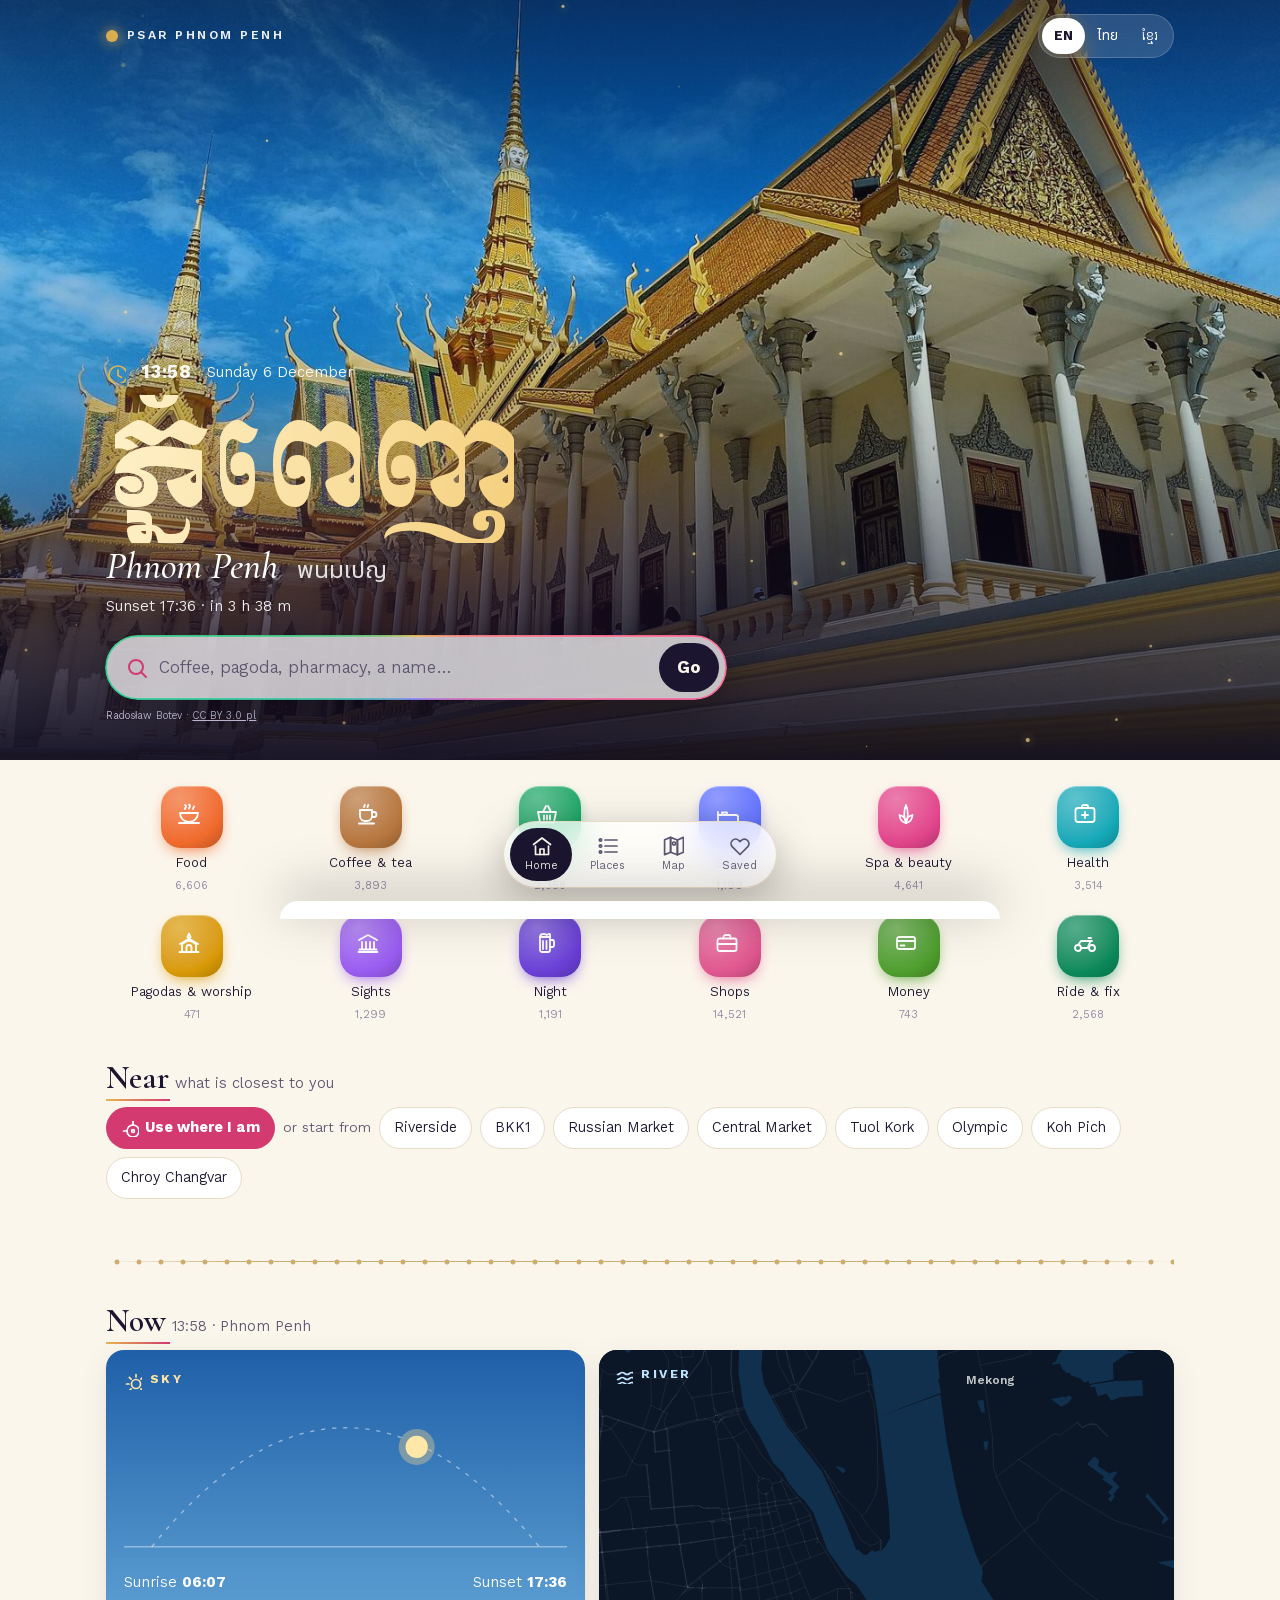
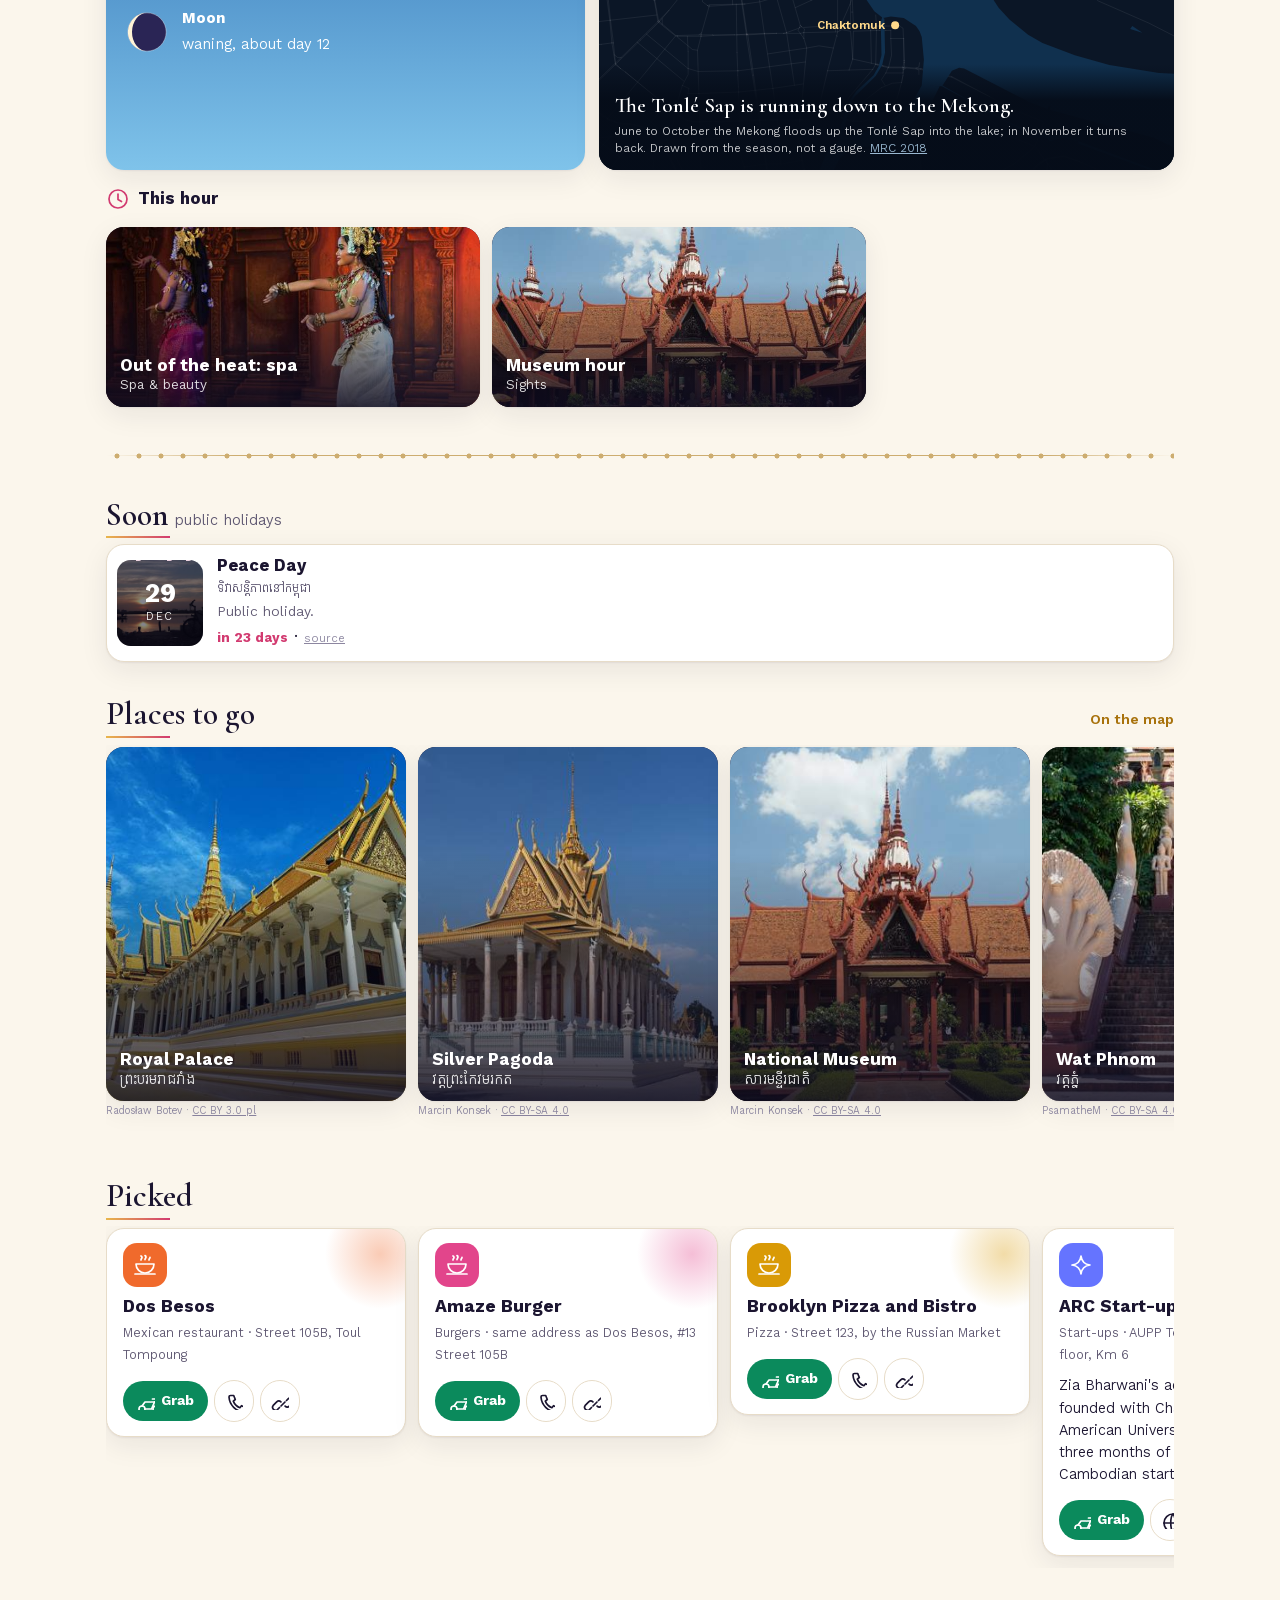
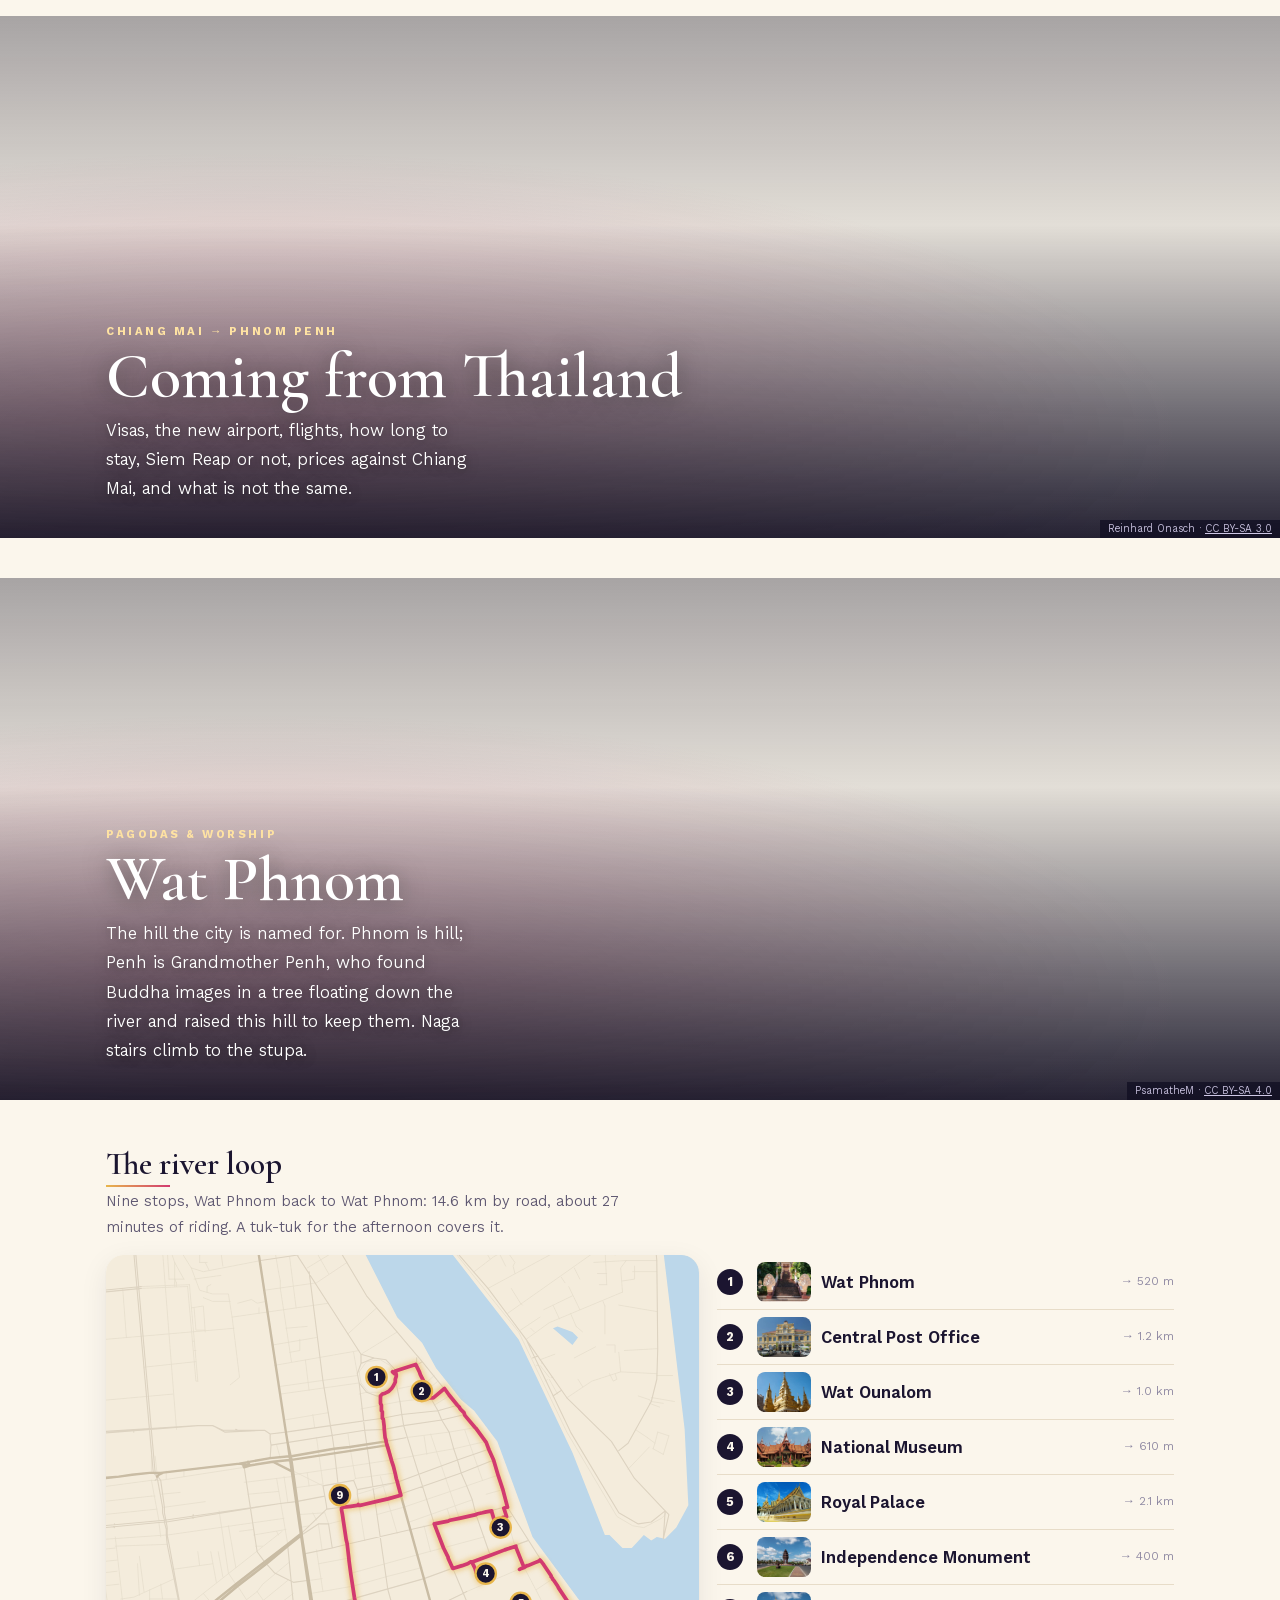
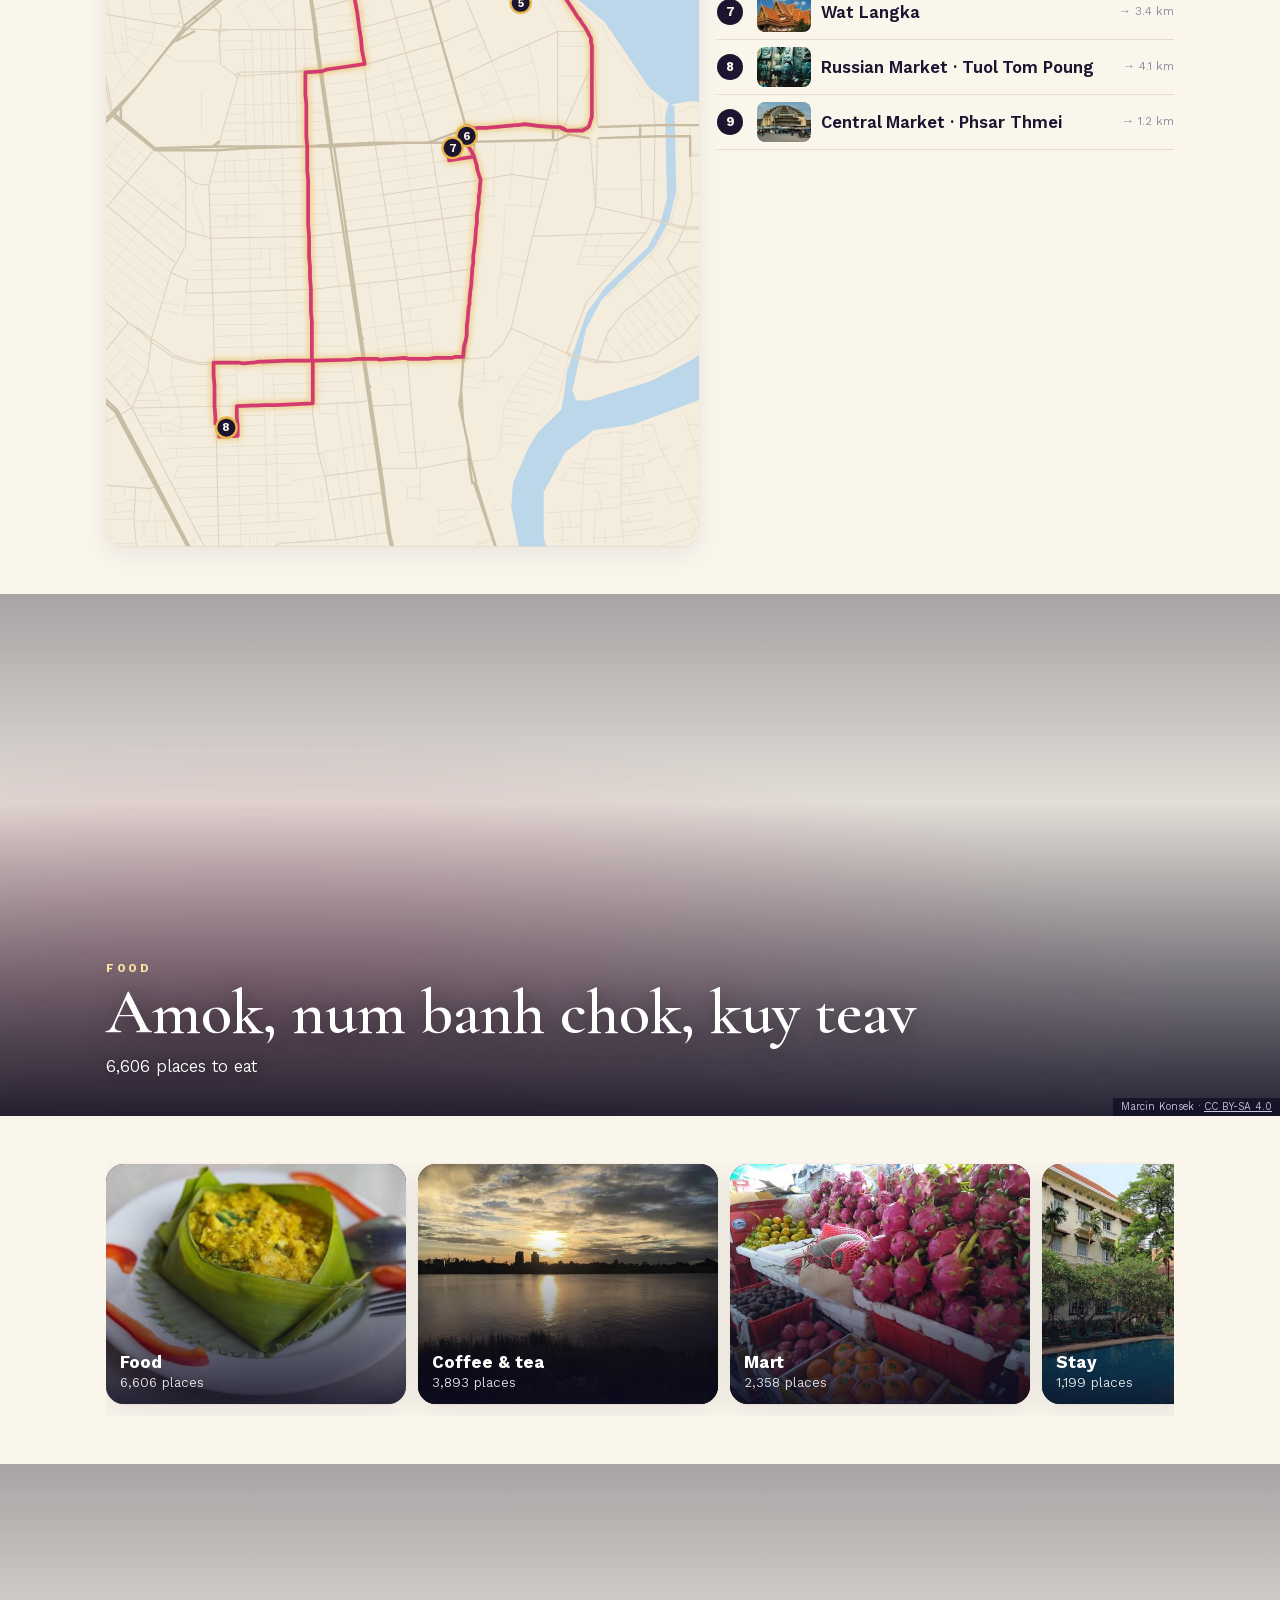
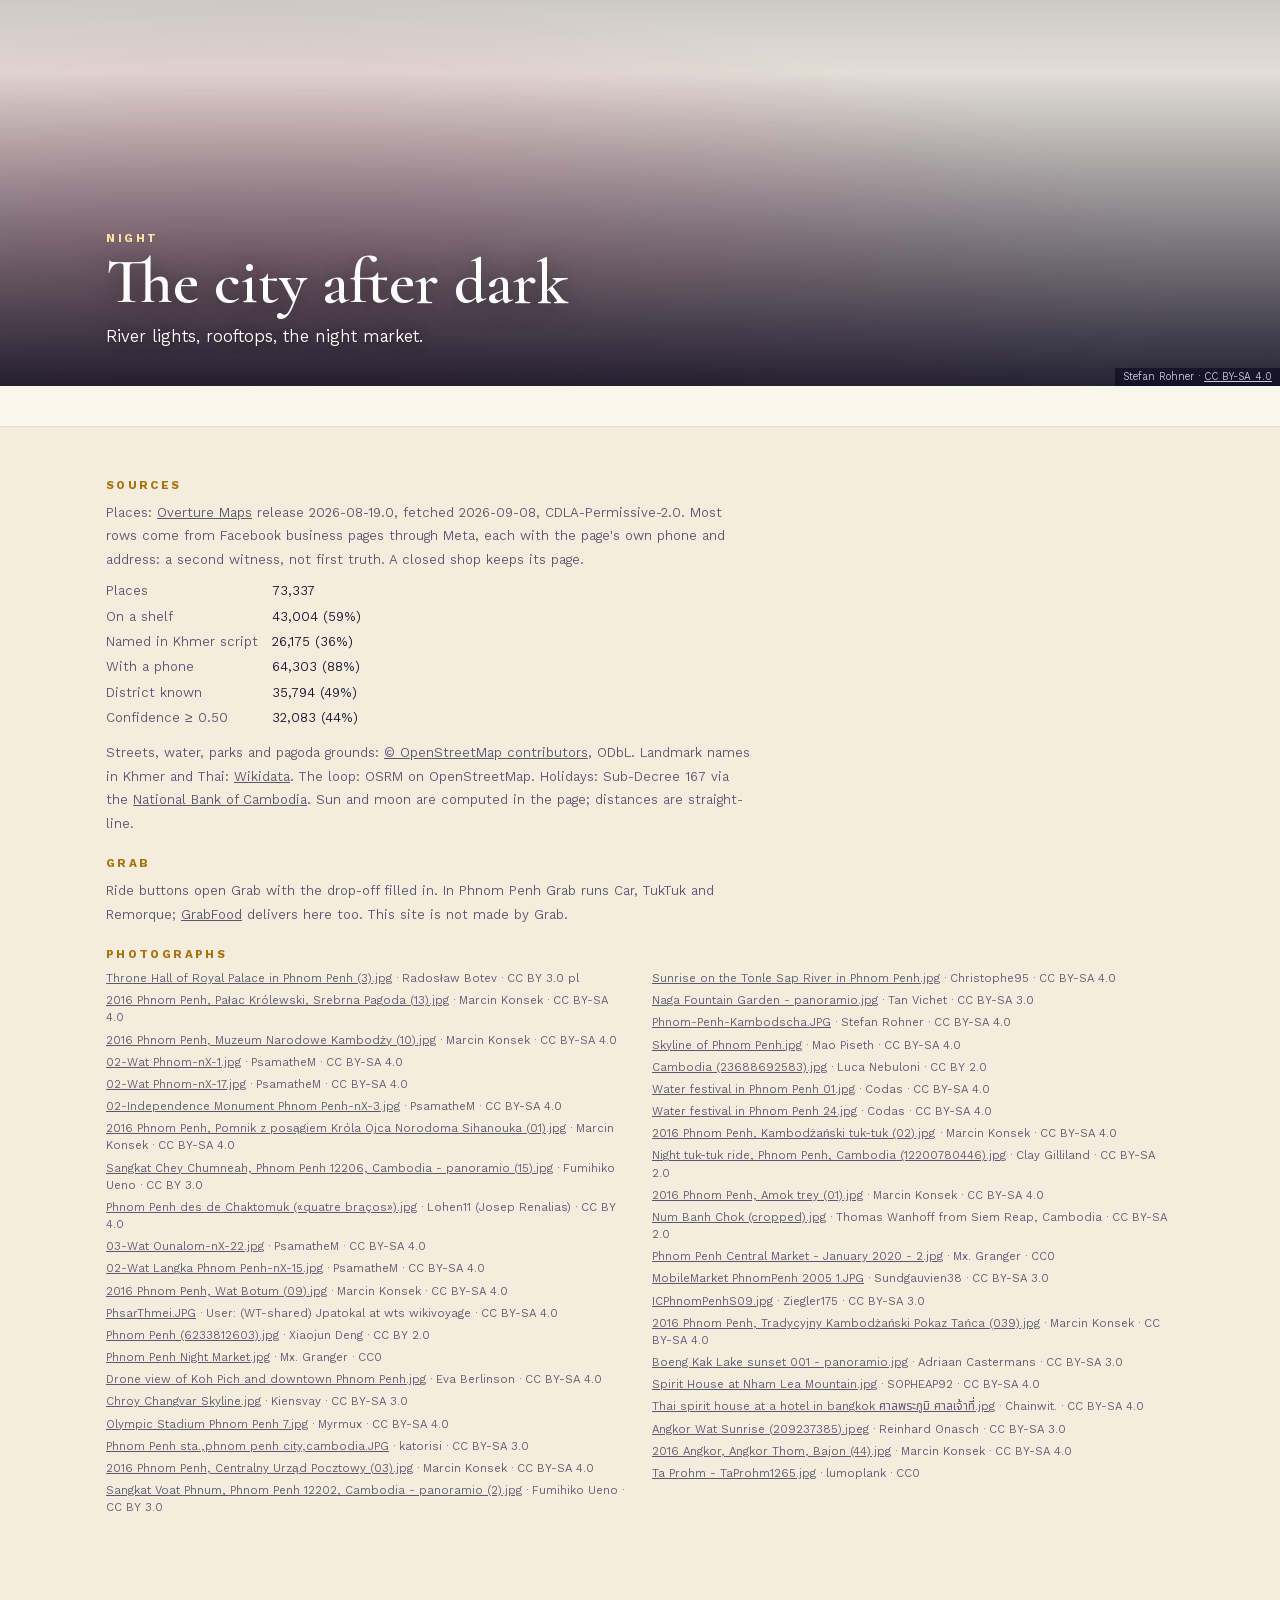
==== docs/index.html @ bb9090ad "Home: tonight's moon and stars in the hero after dusk, a slow drift on the photo, the wordmark shimm" ====
<!doctype html>
<html lang="en" translate="no" class="notranslate">
<head>
<meta charset="utf-8">
<meta name="viewport" content="width=device-width,initial-scale=1,viewport-fit=cover">
<title>Psar Phnom Penh</title>
<meta name="description" content="Phnom Penh near and now: 73,337 places, the river, the moon, the holidays, and a Grab ride to any of them. English, ไทย, ខ្មែរ.">
<meta name="google" content="notranslate">
<meta name="robots" content="notranslate">
<meta name="theme-color" content="#0d0b1f">
<meta property="og:title" content="Psar Phnom Penh · ផ្សារភ្នំពេញ">
<meta property="og:description" content="Phnom Penh near and now. 73,337 places, the river, the moon, and a Grab ride to any of them.">
<link rel="canonical" href="https://nanobotco.github.io/phnom-penh/">
<meta property="og:url" content="https://nanobotco.github.io/phnom-penh/">
<meta property="og:type" content="website">
<meta property="og:image" content="https://nanobotco.github.io/phnom-penh/card.jpg">
<meta property="og:image:width" content="1200">
<meta property="og:image:height" content="630">
<meta name="twitter:card" content="summary_large_image">
<meta name="twitter:image" content="https://nanobotco.github.io/phnom-penh/card.jpg">
<link rel="alternate" type="text/plain" title="For AI assistants" href="llms.txt">
<script type="application/ld+json">{"@context":"https://schema.org","@graph":[{"@type":"WebSite","@id":"https://nanobotco.github.io/phnom-penh/#site","url":"https://nanobotco.github.io/phnom-penh/","name":"Psar Phnom Penh","alternateName":["ផ្សារភ្នំពេញ","ตลาดพนมเปญ"],"inLanguage":["en","th","km"],"about":{"@type":"City","name":"Phnom Penh","sameAs":"https://www.wikidata.org/wiki/Q1850"},"publisher":{"@type":"Organization","name":"NaNoBotCo","url":"https://github.com/NaNoBotCo"}},{"@type":"TouristTrip","name":"Coming from Thailand to Phnom Penh","url":"https://nanobotco.github.io/phnom-penh/#/trip","description":"Visas, the new airport, flights, how long to stay, Siem Reap or not, prices against Chiang Mai, and what is not the same.","touristType":"Residents of Thailand","itinerary":{"@type":"ItemList","itemListElement":[{"@type":"ListItem","position":1,"item":{"@type":"Place","name":"Chiang Mai (CNX)"}},{"@type":"ListItem","position":2,"item":{"@type":"Place","name":"Bangkok (BKK or DMK)"}},{"@type":"ListItem","position":3,"item":{"@type":"Place","name":"Phnom Penh, Techo International (KTI)"}},{"@type":"ListItem","position":4,"item":{"@type":"Place","name":"Siem Reap-Angkor (SAI)"}},{"@type":"ListItem","position":5,"item":{"@type":"Place","name":"Bangkok"}}]}},{"@type":"Restaurant","name":"Dos Besos","description":"Mexican restaurant · Street 105B, Toul Tompoung","geo":{"@type":"GeoCoordinates","latitude":11.53709,"longitude":104.90694},"address":{"@type":"PostalAddress","addressLocality":"Phnom Penh","addressCountry":"KH"},"telephone":"+85577977016","sameAs":"https://www.facebook.com/160251091170950"},{"@type":"Restaurant","name":"Amaze Burger","description":"Burgers · same address as Dos Besos, #13 Street 105B","geo":{"@type":"GeoCoordinates","latitude":11.53709,"longitude":104.90694},"address":{"@type":"PostalAddress","addressLocality":"Phnom Penh","addressCountry":"KH"},"telephone":"+85570920460","sameAs":"https://www.facebook.com/617349715435101"},{"@type":"Restaurant","name":"Brooklyn Pizza and Bistro","description":"Pizza · Street 123, by the Russian Market","geo":{"@type":"GeoCoordinates","latitude":11.54121,"longitude":104.91733},"address":{"@type":"PostalAddress","addressLocality":"Phnom Penh","addressCountry":"KH"},"telephone":"+85511871504","sameAs":"https://www.facebook.com/564527970262271"},{"@type":"Organization","name":"ARC Start-up Accelerator","description":"Start-ups · AUPP Technology Center, 4th floor, Km 6","geo":{"@type":"GeoCoordinates","latitude":11.61593,"longitude":104.90117},"address":{"@type":"PostalAddress","addressLocality":"Phnom Penh","addressCountry":"KH"},"url":"https://www.aupptechcenter.com/what-is-arc-start-up-accelerator/"}]}</script>
<script>if(/[.]translate[.]goog$/.test(location.hostname))location.replace("https://"+location.hostname.slice(0,-15).replace(/--/g,"~").replace(/-/g,".").replace(/~/g,"-")+location.pathname+location.search.replace(/([?&])_x_tr_[^&]*/g,"$1").replace(/[?&]+$/,"").replace(/[?]&+/,"?")+location.hash)</script>
<style>
@font-face {
  font-family: 'Cormorant Garamond';
  font-style: italic;
  font-weight: 500;
  font-display: swap;
  src: url(fonts/CormorantGaramond-500i-latin.woff2) format('woff2');
  unicode-range: U+0000-00FF, U+0131, U+0152-0153, U+02BB-02BC, U+02C6, U+02DA, U+02DC, U+0304, U+0308, U+0329, U+2000-206F, U+20AC, U+2122, U+2191, U+2193, U+2212, U+2215, U+FEFF, U+FFFD;
}
@font-face {
  font-family: 'Cormorant Garamond';
  font-style: italic;
  font-weight: 600;
  font-display: swap;
  src: url(fonts/CormorantGaramond-600i-latin.woff2) format('woff2');
  unicode-range: U+0000-00FF, U+0131, U+0152-0153, U+02BB-02BC, U+02C6, U+02DA, U+02DC, U+0304, U+0308, U+0329, U+2000-206F, U+20AC, U+2122, U+2191, U+2193, U+2212, U+2215, U+FEFF, U+FFFD;
}
@font-face {
  font-family: 'Cormorant Garamond';
  font-style: normal;
  font-weight: 600;
  font-display: swap;
  src: url(fonts/CormorantGaramond-600-latin.woff2) format('woff2');
  unicode-range: U+0000-00FF, U+0131, U+0152-0153, U+02BB-02BC, U+02C6, U+02DA, U+02DC, U+0304, U+0308, U+0329, U+2000-206F, U+20AC, U+2122, U+2191, U+2193, U+2212, U+2215, U+FEFF, U+FFFD;
}
@font-face {
  font-family: 'Kantumruy Pro';
  font-style: normal;
  font-weight: 400;
  font-display: swap;
  src: url(fonts/KantumruyPro-400-khmer.woff2) format('woff2');
  unicode-range: U+1780-17FF, U+19E0-19FF, U+200C-200D, U+25CC;
}
@font-face {
  font-family: 'Kantumruy Pro';
  font-style: normal;
  font-weight: 400;
  font-display: swap;
  src: url(fonts/KantumruyPro-400-latin.woff2) format('woff2');
  unicode-range: U+0000-00FF, U+0131, U+0152-0153, U+02BB-02BC, U+02C6, U+02DA, U+02DC, U+0304, U+0308, U+0329, U+2000-206F, U+20AC, U+2122, U+2191, U+2193, U+2212, U+2215, U+FEFF, U+FFFD;
}
@font-face {
  font-family: 'Kantumruy Pro';
  font-style: normal;
  font-weight: 600;
  font-display: swap;
  src: url(fonts/KantumruyPro-600-khmer.woff2) format('woff2');
  unicode-range: U+1780-17FF, U+19E0-19FF, U+200C-200D, U+25CC;
}
@font-face {
  font-family: 'Kantumruy Pro';
  font-style: normal;
  font-weight: 600;
  font-display: swap;
  src: url(fonts/KantumruyPro-600-latin.woff2) format('woff2');
  unicode-range: U+0000-00FF, U+0131, U+0152-0153, U+02BB-02BC, U+02C6, U+02DA, U+02DC, U+0304, U+0308, U+0329, U+2000-206F, U+20AC, U+2122, U+2191, U+2193, U+2212, U+2215, U+FEFF, U+FFFD;
}
@font-face {
  font-family: 'Kantumruy Pro';
  font-style: normal;
  font-weight: 700;
  font-display: swap;
  src: url(fonts/KantumruyPro-700-khmer.woff2) format('woff2');
  unicode-range: U+1780-17FF, U+19E0-19FF, U+200C-200D, U+25CC;
}
@font-face {
  font-family: 'Kantumruy Pro';
  font-style: normal;
  font-weight: 700;
  font-display: swap;
  src: url(fonts/KantumruyPro-700-latin.woff2) format('woff2');
  unicode-range: U+0000-00FF, U+0131, U+0152-0153, U+02BB-02BC, U+02C6, U+02DA, U+02DC, U+0304, U+0308, U+0329, U+2000-206F, U+20AC, U+2122, U+2191, U+2193, U+2212, U+2215, U+FEFF, U+FFFD;
}
@font-face {
  font-family: 'Moul';
  font-style: normal;
  font-weight: 400;
  font-display: swap;
  src: url(fonts/Moul-400-khmer.woff2) format('woff2');
  unicode-range: U+1780-17FF, U+19E0-19FF, U+200C-200D, U+25CC;
}
@font-face {
  font-family: 'Moul';
  font-style: normal;
  font-weight: 400;
  font-display: swap;
  src: url(fonts/Moul-400-latin.woff2) format('woff2');
  unicode-range: U+0000-00FF, U+0131, U+0152-0153, U+02BB-02BC, U+02C6, U+02DA, U+02DC, U+0304, U+0308, U+0329, U+2000-206F, U+20AC, U+2122, U+2191, U+2193, U+2212, U+2215, U+FEFF, U+FFFD;
}
@font-face {
  font-family: 'Noto Sans Thai';
  font-style: normal;
  font-weight: 400;
  font-stretch: 100%;
  font-display: swap;
  src: url(fonts/NotoSansThai-400-thai.woff2) format('woff2');
  unicode-range: U+02D7, U+0303, U+0331, U+0E01-0E5B, U+200C-200D, U+25CC;
}
@font-face {
  font-family: 'Noto Sans Thai';
  font-style: normal;
  font-weight: 400;
  font-stretch: 100%;
  font-display: swap;
  src: url(fonts/NotoSansThai-400-latin.woff2) format('woff2');
  unicode-range: U+0000-00FF, U+0131, U+0152-0153, U+02BB-02BC, U+02C6, U+02DA, U+02DC, U+0304, U+0308, U+0329, U+2000-206F, U+20AC, U+2122, U+2191, U+2193, U+2212, U+2215, U+FEFF, U+FFFD;
}
@font-face {
  font-family: 'Noto Sans Thai';
  font-style: normal;
  font-weight: 600;
  font-stretch: 100%;
  font-display: swap;
  src: url(fonts/NotoSansThai-600-thai.woff2) format('woff2');
  unicode-range: U+02D7, U+0303, U+0331, U+0E01-0E5B, U+200C-200D, U+25CC;
}
@font-face {
  font-family: 'Noto Sans Thai';
  font-style: normal;
  font-weight: 600;
  font-stretch: 100%;
  font-display: swap;
  src: url(fonts/NotoSansThai-600-latin.woff2) format('woff2');
  unicode-range: U+0000-00FF, U+0131, U+0152-0153, U+02BB-02BC, U+02C6, U+02DA, U+02DC, U+0304, U+0308, U+0329, U+2000-206F, U+20AC, U+2122, U+2191, U+2193, U+2212, U+2215, U+FEFF, U+FFFD;
}
@font-face {
  font-family: 'Noto Sans Thai';
  font-style: normal;
  font-weight: 700;
  font-stretch: 100%;
  font-display: swap;
  src: url(fonts/NotoSansThai-700-thai.woff2) format('woff2');
  unicode-range: U+02D7, U+0303, U+0331, U+0E01-0E5B, U+200C-200D, U+25CC;
}
@font-face {
  font-family: 'Noto Sans Thai';
  font-style: normal;
  font-weight: 700;
  font-stretch: 100%;
  font-display: swap;
  src: url(fonts/NotoSansThai-700-latin.woff2) format('woff2');
  unicode-range: U+0000-00FF, U+0131, U+0152-0153, U+02BB-02BC, U+02C6, U+02DA, U+02DC, U+0304, U+0308, U+0329, U+2000-206F, U+20AC, U+2122, U+2191, U+2193, U+2212, U+2215, U+FEFF, U+FFFD;
}
:root{
  --bg:#fbf6ec; --bg2:#f4ecdc; --surface:#ffffff; --glass:rgba(255,255,255,.72);
  --ink:#1b1530; --muted:#5d5670; --faint:#8c86a0; --line:#e7dcc8;
  --gold:#a8720c; --gold-hi:#e8b64c; --lotus:#d23a70; --indigo:#2b2272; --jade:#0b8a5c; --jade-ink:#fff;
  --water:#bcd7ea; --park:#cfe6c4; --watg:#f3dca0; --road:#ddd3c1; --road2:#c9bca4; --street:#e6ddcc;
  --shadow:0 1px 2px rgba(27,21,48,.06),0 8px 28px rgba(27,21,48,.08);
  --r:18px;
  --khmer:"Kantumruy Pro",system-ui,sans-serif;
  --body:"Kantumruy Pro","Noto Sans Thai",-apple-system,BlinkMacSystemFont,"Segoe UI",sans-serif;
  --serif:"Cormorant Garamond","Noto Sans Thai",Georgia,serif;
  --moul:"Moul","Kantumruy Pro",serif;
  color-scheme:light;
}
@media (prefers-color-scheme:dark){:root:not([data-theme="light"]){
  --bg:#0d0b1f; --bg2:#141130; --surface:#17142e; --glass:rgba(23,20,46,.72);
  --ink:#f3eee2; --muted:#b3adc9; --faint:#7f7a99; --line:#2b2650;
  --gold:#f0c05a; --gold-hi:#ffd98a; --lotus:#ff6b9a; --indigo:#8f86ff; --jade:#2fd394; --jade-ink:#062a1c;
  --water:#123353; --park:#15321f; --watg:#3a2f14; --road:#342e60; --road2:#4a4282; --street:#241f47;
  --shadow:0 1px 2px rgba(0,0,0,.4),0 10px 30px rgba(0,0,0,.35);
  color-scheme:dark;
}}
*{box-sizing:border-box}
html{-webkit-text-size-adjust:100%;scroll-behavior:smooth}
body{margin:0;background:var(--bg);color:var(--ink);font-family:var(--body);font-size:17px;line-height:1.7;overflow-x:hidden}
:lang(th) body,body.th{line-height:1.75}
a{color:inherit}
button{font:inherit;color:inherit}
:focus-visible{outline:3px solid var(--gold-hi);outline-offset:2px;border-radius:8px}
.ico{width:24px;height:24px;fill:none;stroke:currentColor;stroke-width:1.7;stroke-linecap:round;stroke-linejoin:round;flex:none}
.wrap{max-width:1100px;margin:0 auto;padding:0 16px}
.kh{font-family:var(--khmer)}
.sr{position:absolute;width:1px;height:1px;overflow:hidden;clip:rect(0 0 0 0)}

/* ---------- hero ---------- */
.hero{position:relative;isolation:isolate;min-height:min(92vh,760px);color:#fff;display:flex;flex-direction:column;overflow:hidden;background:#0d0b1f}
.hero .ph{position:absolute;inset:-4%;z-index:-3;background-size:cover;background-position:center;transform:scale(1.04)}
.hero::before{content:"";position:absolute;inset:0;z-index:-2;background:
  linear-gradient(180deg,rgba(13,11,31,.55) 0%,rgba(13,11,31,.08) 32%,rgba(13,11,31,.25) 58%,rgba(13,11,31,.94) 100%),
  radial-gradient(90% 70% at 20% 90%,rgba(210,58,112,.28),transparent 60%)}
#motes{position:absolute;inset:0;z-index:-1;width:100%;height:100%;pointer-events:none}
.topbar{display:flex;align-items:center;gap:10px;padding:14px 16px 0;max-width:1100px;width:100%;margin:0 auto}
.brand{display:flex;align-items:center;gap:9px;font-size:.78rem;letter-spacing:.2em;text-transform:uppercase;font-weight:600;text-decoration:none;opacity:.92}
.brand i{width:12px;height:12px;border-radius:50%;background:var(--gold-hi);box-shadow:0 0 14px var(--gold-hi)}
.langs{margin-left:auto;display:flex;background:rgba(255,255,255,.14);backdrop-filter:blur(10px);-webkit-backdrop-filter:blur(10px);border-radius:999px;padding:3px;border:1px solid rgba(255,255,255,.18)}
.langs button{border:0;background:none;color:#fff;padding:5px 12px;border-radius:999px;font-size:.86rem;cursor:pointer;min-height:36px}
.langs button[aria-pressed="true"]{background:#fff;color:#1b1530;font-weight:700}
.hero-in{margin-top:auto;padding:0 16px 26px;max-width:1100px;width:100%;margin-left:auto;margin-right:auto}
.clock{font-size:.95rem;opacity:.95;display:flex;gap:8px 16px;flex-wrap:wrap;align-items:center;margin-bottom:6px}
.clock b{font-variant-numeric:tabular-nums;font-size:1.2rem;letter-spacing:.02em}
.clock .ico{width:20px;height:20px;color:var(--gold-hi)}
.wm{font-family:var(--moul);font-weight:400;font-size:clamp(3.2rem,15vw,7.4rem);line-height:1.25;margin:0;color:#ffe3a3;
  background:linear-gradient(100deg,#fff1c9 0%,#f0c05a 30%,#fff6d8 50%,#e8b64c 70%,#fff1c9 100%);background-size:200% 100%;
  -webkit-background-clip:text;background-clip:text;-webkit-text-fill-color:transparent;
  filter:drop-shadow(0 4px 26px rgba(240,192,90,.35))}
.wm-sub{font-family:var(--serif);font-size:clamp(1.5rem,5vw,2.4rem);font-style:italic;font-weight:500;margin:0 0 4px;line-height:1.2}
.wm-sub .th{font-family:"Noto Sans Thai",sans-serif;font-style:normal;font-size:.62em;opacity:.85;margin-left:.4em}
.sunline{margin:2px 0 16px;opacity:.92;font-size:.98rem;max-width:40ch}

/* where to */
.whereto{display:flex;align-items:center;gap:10px;background:var(--glass);color:var(--ink);backdrop-filter:blur(18px) saturate(1.4);-webkit-backdrop-filter:blur(18px) saturate(1.4);
  border-radius:999px;padding:6px 6px 6px 18px;box-shadow:0 10px 40px rgba(0,0,0,.35);border:1px solid rgba(255,255,255,.35);max-width:620px;position:relative}
.whereto::before{content:"";position:absolute;inset:-2px;border-radius:inherit;z-index:-1;padding:2px;
  background:conic-gradient(from var(--a,0deg),#f0c05a,#ff6b9a,#8f86ff,#2fd394,#f0c05a);-webkit-mask:linear-gradient(#000 0 0) content-box,linear-gradient(#000 0 0);-webkit-mask-composite:xor;mask-composite:exclude;opacity:.9}
.whereto .ico{color:var(--lotus)}
.whereto input{flex:1;min-width:0;border:0;background:none;font:inherit;font-size:1.08rem;padding:10px 0;color:inherit;outline:none}
.whereto input::placeholder{color:var(--muted)}
.whereto button{border:0;border-radius:999px;background:var(--ink);color:var(--bg);padding:10px 18px;font-weight:700;cursor:pointer;min-height:46px}

/* ---------- tiles (Grab-style services) ---------- */
.tiles{display:grid;grid-template-columns:repeat(4,1fr);gap:14px 8px;margin:22px 0 8px}
@media (min-width:720px){.tiles{grid-template-columns:repeat(6,1fr)}}
.tile{display:flex;flex-direction:column;align-items:center;gap:6px;text-decoration:none;text-align:center;font-size:.86rem;line-height:1.3;padding:4px 2px;border-radius:14px}
.tile .sq{width:62px;height:62px;border-radius:20px;display:grid;place-items:center;color:#fff;position:relative;box-shadow:0 6px 16px -6px var(--c),inset 0 1px 0 rgba(255,255,255,.35);
  background:radial-gradient(120% 120% at 30% 20%,color-mix(in srgb,var(--c) 70%,#fff),var(--c) 60%,color-mix(in srgb,var(--c) 70%,#000))}
.tile .sq .ico{width:30px;height:30px;stroke-width:1.8}
.tile .n{font-size:.72rem;color:var(--faint);font-variant-numeric:tabular-nums}
@media (prefers-reduced-motion:no-preference){
  .tile .sq{transition:transform .35s cubic-bezier(.34,1.56,.64,1)}
  .tile:hover .sq,.tile:focus-visible .sq{transform:translateY(-4px) scale(1.06) rotate(-3deg)}
  .tile:active .sq{transform:scale(.9)}
}

/* ---------- sections ---------- */
section.sec{padding:26px 0 8px}
.sh{display:flex;align-items:baseline;gap:12px;margin:0 0 12px}
.sh h2{font-family:var(--serif);font-weight:600;font-size:2rem;line-height:1.1;margin:0}
.sh h2 small{font-family:var(--body);font-size:.95rem;font-weight:400;color:var(--muted);margin-left:.4em}
.sh .more{margin-left:auto;font-size:.9rem;text-decoration:none;color:var(--gold);font-weight:600}
.lede{color:var(--muted);margin:-4px 0 14px;font-size:.95rem;max-width:62ch}
.kicker{font-size:.72rem;letter-spacing:.22em;text-transform:uppercase;color:var(--gold);font-weight:700}

/* near */
.nearbar{display:flex;gap:8px;flex-wrap:wrap;align-items:center;margin-bottom:14px}
.pill{border:1.5px solid var(--line);background:var(--surface);border-radius:999px;padding:7px 14px;cursor:pointer;min-height:42px;font-size:.92rem;display:inline-flex;align-items:center;gap:6px;text-decoration:none}
.pill[aria-pressed="true"]{background:var(--ink);color:var(--bg);border-color:var(--ink)}
.pill.go{background:var(--lotus);color:#fff;border-color:transparent;font-weight:700}
.pill .ico{width:18px;height:18px}
.here{font-size:1.02rem;margin:0 0 12px}
.here b{font-family:var(--serif);font-size:1.3rem}
.rowhead{display:flex;align-items:center;gap:8px;margin:14px 0 8px;font-weight:700}
.rowhead .ico{color:var(--c)}
.rowhead a{margin-left:auto;font-weight:600;font-size:.86rem;color:var(--gold);text-decoration:none}
.hscroll{display:grid;grid-auto-flow:column;grid-auto-columns:min(78%,270px);gap:12px;overflow-x:auto;scroll-snap-type:x mandatory;padding:2px 2px 12px;scrollbar-width:thin}
.hscroll>*{scroll-snap-align:start}
.pc{background:var(--surface);border:1px solid var(--line);border-radius:16px;padding:12px 14px;text-decoration:none;display:flex;flex-direction:column;gap:2px;box-shadow:var(--shadow);min-height:92px;position:relative;overflow:hidden}
.pc::before{content:"";position:absolute;left:0;top:0;bottom:0;width:4px;background:var(--c,var(--gold))}
.pc .nm{font-weight:700;line-height:1.35;overflow:hidden;display:-webkit-box;-webkit-line-clamp:2;-webkit-box-orient:vertical}
.pc .mt{font-size:.8rem;color:var(--muted)}
.pc .d{margin-top:auto;font-size:.85rem;font-weight:700;color:var(--c,var(--gold));font-variant-numeric:tabular-nums}

/* now */
.nowgrid{display:grid;gap:14px;grid-template-columns:1fr}
@media (min-width:820px){.nowgrid{grid-template-columns:1fr 1.2fr}}
.card{background:var(--surface);border:1px solid var(--line);border-radius:var(--r);box-shadow:var(--shadow);padding:16px 18px;position:relative;overflow:hidden}
.card h3{margin:0 0 4px;font-size:.78rem;letter-spacing:.2em;text-transform:uppercase;color:var(--gold);display:flex;align-items:center;gap:8px}
.card h3 .ico{width:18px;height:18px}
.sky{background:linear-gradient(180deg,var(--sky1,#1c1747),var(--sky2,#e0457b));color:#fff;border:0}
.sky h3{color:#ffe3a3}
.sky svg{display:block;width:100%;height:auto;margin:6px 0 4px}
.skyrow{display:flex;justify-content:space-between;gap:8px;flex-wrap:wrap;font-size:.95rem}
.skyrow b{font-variant-numeric:tabular-nums}
.moonline{display:flex;align-items:center;gap:12px;margin-top:10px;font-size:.95rem}
.moonline svg{width:46px;height:46px;flex:none;margin:0}
.river{padding:0;background:#0d1b2e;border:0;color:#fff}
.river canvas{display:block;width:100%;height:420px}
.river .cap{position:absolute;left:0;right:0;bottom:0;padding:30px 16px 12px;background:linear-gradient(180deg,transparent,rgba(5,12,24,.94) 34%)}
.river .cap b{font-family:var(--serif);font-size:1.3rem;line-height:1.2;display:block}
.river .cap small{opacity:.8;font-size:.76rem;line-height:1.45;display:block;margin-top:4px}
.river .cap a{color:#bfe3ff}
.river h3{position:absolute;left:16px;top:14px;color:#bfe3ff}
.hours{display:grid;grid-template-columns:1fr 1fr;gap:12px;margin-top:14px}
@media (min-width:820px){.hours{max-width:760px}.hours a.shot{--ratio:48%!important}}

/* linked-image cards: background · scrim · spacer · text */
a.shot{position:relative;display:block;border-radius:var(--r);overflow:hidden;text-decoration:none;color:#fff;isolation:isolate;background:#1b1530;box-shadow:var(--shadow)}
a.shot .bg{position:absolute;inset:0;z-index:-2;background-size:cover;background-position:center}
a.shot .scrim{position:absolute;inset:0;z-index:-1;background:linear-gradient(180deg,rgba(13,11,31,0) 30%,rgba(13,11,31,.86) 100%)}
a.shot .sp{display:block;padding-top:var(--ratio,72%)}
a.shot .tx{position:absolute;left:0;right:0;bottom:0;padding:12px 14px;line-height:1.3}
a.shot .tx b{display:block;font-size:1.08rem}
a.shot .tx .k{display:block;font-family:var(--khmer);font-size:.88rem;opacity:.88}
a.shot .tx .dist{display:inline-block;margin-top:4px;font-size:.78rem;font-weight:700;background:rgba(255,255,255,.18);padding:1px 8px;border-radius:999px;backdrop-filter:blur(6px)}
@media (prefers-reduced-motion:no-preference){
  a.shot .bg{transition:transform .9s cubic-bezier(.2,.7,.2,1)}
  a.shot:hover .bg,a.shot:focus-visible .bg{transform:scale(1.07)}
}
.cred{display:block;font-size:.66rem;color:var(--faint);margin-top:3px;line-height:1.35}
.cred a{color:inherit}
.golist{grid-auto-columns:min(72%,300px)}

/* soon */
.soon{display:grid;gap:12px}
.ev{display:grid;grid-template-columns:86px 1fr;gap:14px;align-items:center;background:var(--surface);border:1px solid var(--line);border-radius:var(--r);padding:10px;box-shadow:var(--shadow);text-decoration:none}
.ev .when{border-radius:14px;aspect-ratio:1;display:flex;flex-direction:column;align-items:center;justify-content:center;color:#fff;background-size:cover;background-position:center;position:relative;isolation:isolate;overflow:hidden}
.ev .when::before{content:"";position:absolute;inset:0;background:rgba(13,11,31,.5);z-index:-1}
.ev .when b{font-size:1.7rem;line-height:1;font-variant-numeric:tabular-nums}
.ev .when small{font-size:.72rem;letter-spacing:.12em;text-transform:uppercase}
.ev h4{margin:0;font-size:1.05rem;line-height:1.3}
.ev .k{font-family:var(--khmer);font-size:.82rem;color:var(--muted);display:block}
.ev p{margin:2px 0 0;font-size:.9rem;color:var(--muted);line-height:1.5}
.ev .cd{font-weight:700;color:var(--lotus);font-size:.85rem}
.ev .src{font-size:.75rem;color:var(--faint)}

/* festival motion on the SOON cards: small, slow, and off for reduced motion */
.ev .when b,.ev .when small{position:relative;z-index:1}
.fx{position:absolute;inset:0;pointer-events:none;overflow:hidden;display:none}
.fx i{position:absolute;display:block}
@media (prefers-reduced-motion:no-preference){
  .fx{display:block}
  .fx-smoke i{bottom:4px;width:7px;height:26px;border-radius:50%;background:radial-gradient(closest-side,rgba(255,255,255,.55),transparent);filter:blur(2px);opacity:0;animation:smoke 5.5s ease-out infinite}
  .fx-smoke i:nth-child(1){left:30%}.fx-smoke i:nth-child(2){left:50%;animation-delay:1.8s}.fx-smoke i:nth-child(3){left:66%;animation-delay:3.6s}
  @keyframes smoke{0%{opacity:0;transform:translateY(0) scaleX(.7)}25%{opacity:.8}100%{opacity:0;transform:translate(8px,-62px) scaleX(1.8)}}
  .fx-candle i:nth-child(1){left:50%;bottom:6px;width:7px;height:12px;margin-left:-3.5px;border-radius:50% 50% 45% 45%/60% 60% 40% 40%;background:radial-gradient(circle at 50% 70%,#fff6d8,#ffc85a 55%,rgba(255,150,40,0) 75%);transform-origin:50% 100%;animation:flick 1.6s ease-in-out infinite}
  .fx-candle i:nth-child(2){left:50%;bottom:-8px;width:44px;height:44px;margin-left:-22px;border-radius:50%;background:radial-gradient(closest-side,rgba(255,200,90,.45),transparent);animation:glow 3.2s ease-in-out infinite}
  @keyframes flick{0%,100%{transform:scale(1,1) rotate(-2deg)}30%{transform:scale(.92,1.12) rotate(2deg)}60%{transform:scale(1.05,.95) rotate(-1deg)}}
  @keyframes glow{0%,100%{opacity:.55}50%{opacity:1}}
  .fx-twinkle i{width:3px;height:3px;border-radius:50%;background:#ffe7a8;box-shadow:0 0 6px 2px rgba(255,220,140,.8);opacity:.2;animation:tw 2.8s ease-in-out infinite}
  .fx-twinkle i:nth-child(1){left:14%;top:18%}.fx-twinkle i:nth-child(2){left:78%;top:14%;animation-delay:.7s}.fx-twinkle i:nth-child(3){left:60%;top:80%;animation-delay:1.4s}
  .fx-twinkle i:nth-child(4){left:22%;top:74%;animation-delay:2.1s}.fx-twinkle i:nth-child(5){left:86%;top:56%;animation-delay:1s}
  @keyframes tw{0%,100%{opacity:.15;transform:scale(.6)}50%{opacity:1;transform:scale(1.3)}}
  .fx-flame i:nth-child(1){left:50%;bottom:4px;width:14px;height:22px;margin-left:-7px;border-radius:50% 50% 45% 45%/65% 65% 35% 35%;background:radial-gradient(circle at 50% 75%,#fff3c4,#ffb03a 45%,#e2452b 70%,rgba(226,69,43,0) 78%);transform-origin:50% 100%;animation:flick 1.1s ease-in-out infinite}
  .fx-flame i:nth-child(2){left:50%;bottom:-14px;width:60px;height:60px;margin-left:-30px;border-radius:50%;background:radial-gradient(closest-side,rgba(255,140,60,.4),transparent);animation:glow 2.4s ease-in-out infinite}
  .fx-lanterns i{bottom:10px;left:-12px;width:9px;height:5px;border-radius:3px;background:#ffd98a;box-shadow:0 0 8px 3px rgba(255,200,90,.6);animation:float 11s linear infinite}
  .fx-lanterns i:nth-child(2){bottom:22px;animation-delay:-3.7s;animation-duration:13s;background:#ff9ad5;box-shadow:0 0 8px 3px rgba(255,120,190,.55)}
  .fx-lanterns i:nth-child(3){bottom:4px;animation-delay:-7.4s;animation-duration:12s}
  @keyframes float{0%{transform:translate(0,0);opacity:0}8%{opacity:1}50%{transform:translate(50px,-2px)}92%{opacity:1}100%{transform:translate(104px,0);opacity:0}}
  .fx-petals i{top:-8px;width:6px;height:9px;border-radius:50% 0;background:rgba(255,228,240,.9);animation:fall 7s linear infinite}
  .fx-petals i:nth-child(1){left:22%}.fx-petals i:nth-child(2){left:58%;animation-delay:2.3s}.fx-petals i:nth-child(3){left:80%;animation-delay:4.6s}
  @keyframes fall{0%{transform:translate(0,0) rotate(0);opacity:0}10%{opacity:1}100%{transform:translate(-14px,100px) rotate(220deg);opacity:0}}
  .ev.live{box-shadow:var(--shadow),0 0 0 2px color-mix(in srgb,var(--gold-hi) 55%,transparent)}
}
/* picks */
.pick{background:var(--surface);border:1px solid var(--line);border-radius:var(--r);padding:14px 16px;box-shadow:var(--shadow);display:flex;flex-direction:column;gap:4px;position:relative;overflow:hidden}
.pick::after{content:"";position:absolute;right:-30px;top:-30px;width:110px;height:110px;border-radius:50%;background:radial-gradient(closest-side,color-mix(in srgb,var(--c) 35%,transparent),transparent)}
.pick .pk-ic{width:44px;height:44px;border-radius:14px;display:grid;place-items:center;color:#fff;background:var(--c)}
.pick b{font-size:1.12rem;line-height:1.3;margin-top:4px}
.pick .mt{font-size:.82rem;color:var(--muted)}
.pick p{margin:4px 0 0;font-size:.92rem;line-height:1.5}
.pick{align-self:start}
.pick .pk-row{display:flex;gap:6px;align-items:center;margin-top:auto;padding-top:10px}
.pick .pk-row .pill{padding:7px 10px}
.pick .d{font-weight:700;font-size:.85rem;color:var(--c);margin-right:auto}
/* trip page */
.trip{max-width:860px}
.toc{display:flex;gap:6px;flex-wrap:wrap;padding:14px 0 4px}
.asof{font-size:.8rem;color:var(--faint);margin:6px 0 0}
.tsec{padding:26px 0 8px;border-bottom:1px solid var(--line)}
.tsec h2{font-family:var(--serif);font-size:2rem;line-height:1.1;margin:0 0 12px;display:flex;gap:10px;align-items:center}
.tsec h2 .ico{width:28px;height:28px;color:var(--gold)}
.tsec h3{font-size:1.08rem;margin:18px 0 6px}
.tsec p{max-width:66ch}
.tsec .src{font-size:.72rem;color:var(--faint);white-space:nowrap}
.tsec a.src{padding:0 2px}
.facts{display:grid;grid-template-columns:minmax(120px,32%) 1fr;gap:8px 16px;margin:10px 0}
.facts dt{font-weight:700;color:var(--muted);font-size:.92rem}
.facts dd{margin:0}
.tcards{display:grid;gap:12px;grid-template-columns:repeat(auto-fit,minmax(230px,1fr));margin:12px 0}
.tcard{background:var(--surface);border:1px solid var(--line);border-radius:var(--r);padding:14px 16px;box-shadow:var(--shadow)}
.tcard.hot{border:2px solid var(--gold-hi);box-shadow:var(--shadow),0 0 30px -10px var(--gold-hi)}
.tcard .tc-k{font-size:.72rem;letter-spacing:.18em;text-transform:uppercase;color:var(--gold);font-weight:700}
.tcard b{display:block;font-size:1.12rem;line-height:1.3;margin:2px 0 4px}
.tcard p{margin:0;font-size:.94rem;line-height:1.55;color:var(--muted)}
.pgrid{display:grid;gap:4px;margin:10px 0}
.prow{display:grid;grid-template-columns:1fr;gap:4px;padding:10px 0;border-bottom:1px solid var(--line)}
@media (min-width:700px){.prow{grid-template-columns:200px 1fr 110px;align-items:center}}
.plab{display:flex;gap:8px;align-items:center;font-weight:600;line-height:1.3}
.plab .ico{color:var(--gold)}
.plab small{display:block;font-weight:400;color:var(--faint);font-size:.76rem}
.bars{display:grid;gap:4px}
.bar{position:relative;height:26px;border-radius:8px;background:var(--bg2);overflow:hidden;display:flex;align-items:center;justify-content:space-between;padding:0 8px;font-size:.8rem}
.bar::before{content:"";position:absolute;inset:0;right:auto;width:var(--w);border-radius:8px;z-index:0}
.bar.pp::before{background:linear-gradient(90deg,color-mix(in srgb,var(--lotus) 55%,transparent),color-mix(in srgb,var(--lotus) 85%,transparent))}
.bar.cm::before{background:linear-gradient(90deg,color-mix(in srgb,var(--indigo) 45%,transparent),color-mix(in srgb,var(--indigo) 80%,transparent))}
.bar span,.bar b{position:relative;z-index:1}
.bar b{font-variant-numeric:tabular-nums}
.pwin{font-size:.84rem;font-weight:700;color:var(--muted)}
.th-wins .pwin{color:var(--indigo)}
.pnote{grid-column:1/-1;margin:0;font-size:.84rem;color:var(--muted)}
.regionwrap{margin:12px 0}
.regionmap{width:100%;height:auto;display:block;border-radius:18px;box-shadow:var(--shadow)}
.rm-sea{fill:var(--water)} .rm-land{fill:var(--bg2);stroke:var(--line);stroke-width:.8}
.rm-th{fill:color-mix(in srgb,var(--indigo) 14%,var(--bg2));stroke:var(--line);stroke-width:.8}
.rm-kh{fill:color-mix(in srgb,var(--lotus) 16%,var(--bg2));stroke:var(--line);stroke-width:.8}
.rm-water{fill:var(--water)} .rm-river{fill:none;stroke:var(--water);stroke-width:1.4}
.rm-cty{font:600 13px var(--body);fill:var(--faint);letter-spacing:.2em;text-transform:uppercase;text-anchor:middle}
.rm-road{fill:none;stroke:var(--gold);stroke-width:3;stroke-linecap:round;stroke-dasharray:1 6}
.rm-fly{fill:none;stroke:var(--lotus);stroke-width:2;stroke-dasharray:6 6;opacity:.85}
@media (prefers-reduced-motion:no-preference){.rm-fly{animation:fly 1.6s linear infinite}@keyframes fly{to{stroke-dashoffset:-24}}}
.rm-ap circle{fill:var(--ink);stroke:var(--gold-hi);stroke-width:2.5}
.rm-ap text{font:600 13px var(--body);fill:var(--ink);paint-order:stroke;stroke:var(--bg);stroke-width:4px}
.rm-ap .rm-code{font-weight:800;fill:var(--lotus)}
.tphoto{margin:14px 0}
.tphoto img{width:100%;border-radius:18px;display:block}
.tphoto figcaption{font-size:.74rem;color:var(--faint);margin-top:4px}
.steps{list-style:none;margin:10px 0;padding:0;counter-reset:st}
.steps li{counter-increment:st;position:relative;padding:12px 0 12px 48px;border-bottom:1px solid var(--line)}
.steps li::before{content:counter(st);position:absolute;left:0;top:12px;width:34px;height:34px;border-radius:50%;display:grid;place-items:center;font-weight:800;background:var(--gold-hi);color:#1b1530}
.steps .st-when{display:block;font-size:.74rem;letter-spacing:.14em;text-transform:uppercase;color:var(--gold);font-weight:700}
.steps b{display:block;font-size:1.06rem;line-height:1.35}
.steps p{margin:2px 0 0;color:var(--muted);font-size:.94rem;line-height:1.55}
.budget{background:var(--surface);border:2px solid var(--gold-hi);border-radius:var(--r);padding:16px;margin:18px 0;box-shadow:var(--shadow)}
.budget h3{margin:0 0 10px}
.b-in{display:grid;grid-template-columns:repeat(auto-fit,minmax(150px,1fr));gap:10px}
.b-in label{display:flex;flex-direction:column;gap:4px;font-size:.84rem;color:var(--muted);font-weight:600}
.b-in input,.b-in select{font:inherit;font-size:1.05rem;color:var(--ink);background:var(--bg);border:1.5px solid var(--line);border-radius:12px;padding:8px 10px;min-height:44px}
.b-rows{display:grid;grid-template-columns:1fr auto;gap:4px 14px;margin:14px 0 6px}
.b-rows dt{color:var(--muted)} .b-rows dd{margin:0;text-align:right;font-variant-numeric:tabular-nums;font-weight:600}
.b-rows .b-tot{border-top:2px solid var(--line);padding-top:8px;margin-top:4px;font-size:1.15rem;font-weight:800;color:var(--ink)}
.b-note{font-size:.8rem;color:var(--faint);margin:6px 0 0}
/* trip: magic */
.triphero{position:relative;isolation:isolate;min-height:min(78vh,640px);display:flex;align-items:flex-end;color:#fff;overflow:hidden;background:#0d0b1f}
.triphero .bg{position:absolute;inset:-3%;z-index:-3;background-size:cover;background-position:center}
@media (prefers-reduced-motion:no-preference){.triphero .bg{animation:kb 26s ease-in-out infinite alternate}}
.triphero::before{content:"";position:absolute;inset:0;z-index:-2;background:linear-gradient(180deg,rgba(13,11,31,.15),rgba(13,11,31,0) 30%,rgba(13,11,31,.25) 55%,rgba(13,11,31,.9))}
.triphero .tmotes{position:absolute;inset:0;width:100%;height:100%;z-index:-1;pointer-events:none}
.triphero .in{max-width:860px;margin:0 auto;padding:18px 16px 30px;width:100%}
.triphero .kicker{color:#ffe3a3}
.triphero h2{font-family:var(--serif);font-size:clamp(2.4rem,9vw,4.4rem);line-height:1;margin:.2rem 0 .4rem;text-shadow:0 2px 30px rgba(0,0,0,.5)}
.triphero p{margin:0;max-width:44ch;font-size:1.05rem;text-shadow:0 1px 14px rgba(0,0,0,.7)}
.triphero .cred{position:absolute;right:8px;bottom:4px;color:#cfc8e6}
.journey{width:100%;max-width:620px;height:auto;display:block;margin:18px 0 0}
.jy-line{fill:none;stroke:rgba(255,227,163,.75);stroke-width:2;stroke-dasharray:4 7}
.jy-stop circle{fill:#1b1530;stroke:#ffd98a;stroke-width:2.5}
.jy-code{font:800 12px var(--body);fill:#ffd98a;text-anchor:middle;letter-spacing:.08em}
.jy-name{font:500 12px var(--body);fill:#fff;text-anchor:middle}
.jy-plane circle:last-child,.rm-plane circle:last-child{fill:#fff6d8}
.rm-halo{fill:rgba(255,217,138,.35)}
.rm-pulse{fill:none;stroke:var(--gold-hi);stroke-width:2;transform-box:fill-box;transform-origin:center;opacity:0}
@media (prefers-reduced-motion:no-preference){.rm-pulse{animation:apulse 2.6s ease-out infinite}@keyframes apulse{0%{transform:scale(1);opacity:.9}100%{transform:scale(3.4);opacity:0}}}
.tband{position:relative;isolation:isolate;margin:0 -16px 18px;min-height:clamp(200px,34vh,320px);display:flex;align-items:flex-end;color:#fff;background-size:cover;background-position:center;background-attachment:fixed;border-radius:0}
@media (min-width:900px){.tband{margin:0 0 18px;border-radius:22px;overflow:hidden}}
@media (pointer:coarse),(prefers-reduced-motion:reduce){.tband{background-attachment:scroll}}
.tband::before{content:"";position:absolute;inset:0;z-index:-1;background:linear-gradient(180deg,rgba(13,11,31,.1) 20%,rgba(13,11,31,.85)),radial-gradient(90% 80% at 15% 100%,rgba(210,58,112,.35),transparent 60%)}
.tband .tb-in{padding:18px 18px 16px}
.tband .tb-n{font-family:var(--serif);font-style:italic;font-size:1.3rem;color:#ffe3a3}
.tband h2{color:#fff;margin:0;font-size:clamp(1.8rem,6vw,2.6rem);text-shadow:0 2px 20px rgba(0,0,0,.5)}
.tband h2 .ico{color:#ffe3a3}
.tband .cred{position:absolute;right:8px;bottom:4px;color:#cfc8e6;font-size:.6rem}
.tsec{border-bottom:0}
.trip .kbach{margin:18px 0 0}
.rv{opacity:1}
@media (prefers-reduced-motion:no-preference){
  .rv{opacity:0;transform:translateY(18px);transition:opacity .7s ease,transform .7s cubic-bezier(.2,.7,.2,1)}
  .rv.in{opacity:1;transform:none}
  .tcards .rv:nth-child(2){transition-delay:.08s}.tcards .rv:nth-child(3){transition-delay:.16s}.tcards .rv:nth-child(4){transition-delay:.24s}
  .prow .bar::before{transform:scaleX(0);transform-origin:left;transition:transform 1s cubic-bezier(.2,.7,.2,1) .15s}
  .prow.in .bar::before{transform:scaleX(1)}
  .steps li.in::before{animation:glowpop .9s ease-out}
  @keyframes glowpop{0%{transform:scale(.6);box-shadow:0 0 0 0 rgba(255,217,138,.9)}60%{transform:scale(1.12)}100%{transform:scale(1);box-shadow:0 0 0 14px rgba(255,217,138,0)}}
}
.steps{position:relative}
.steps::before{content:"";position:absolute;left:16px;top:24px;bottom:24px;width:2px;background:linear-gradient(var(--gold-hi),color-mix(in srgb,var(--lotus) 70%,transparent))}
.steps li::before{box-shadow:0 0 18px -2px var(--gold-hi);z-index:1}
.b-rows dd.b-tot{background:linear-gradient(100deg,var(--gold),var(--lotus),var(--gold));background-size:200% 100%;-webkit-background-clip:text;background-clip:text;-webkit-text-fill-color:transparent;font-size:1.45rem}
@media (prefers-reduced-motion:no-preference){.b-rows dd.b-tot{animation:shimmer 6s linear infinite}@keyframes shimmer{to{background-position:-200% 0}}}
.tphoto img{box-shadow:var(--shadow)}
/* home: magic */
@property --a{syntax:"<angle>";inherits:false;initial-value:0deg}
.heromoon{position:absolute;top:64px;right:20px;width:64px;height:64px;filter:drop-shadow(0 0 18px rgba(255,236,190,.7));z-index:0}
.heromoon svg{width:100%;height:100%}
@media (min-width:900px){.heromoon{top:90px;right:12%;width:84px;height:84px}}
@media (prefers-reduced-motion:no-preference){
  .hero .ph{animation:kb 30s ease-in-out infinite alternate}
  .wm{animation:shimmer 9s linear infinite}
  .whereto::before{animation:turn 8s linear infinite}
  @keyframes turn{to{--a:360deg}}
  .heromoon{animation:float 7s ease-in-out infinite}
  @keyframes float{50%{transform:translateY(-6px)}}
  main .rv{opacity:0;transform:translateY(16px);transition:opacity .7s ease,transform .7s cubic-bezier(.2,.7,.2,1)}
  main .rv.in{opacity:1;transform:none}
  .tiles .tile.rv{transform:translateY(12px) scale(.85)}
  .tiles .tile.rv.in{transform:none}
  .tiles .tile:nth-child(2){transition-delay:.04s}.tiles .tile:nth-child(3){transition-delay:.08s}.tiles .tile:nth-child(4){transition-delay:.12s}
  .tiles .tile:nth-child(5){transition-delay:.16s}.tiles .tile:nth-child(6){transition-delay:.2s}.tiles .tile:nth-child(7){transition-delay:.24s}.tiles .tile:nth-child(8){transition-delay:.28s}
  .tiles .tile:nth-child(9){transition-delay:.32s}.tiles .tile:nth-child(10){transition-delay:.36s}.tiles .tile:nth-child(11){transition-delay:.4s}.tiles .tile:nth-child(12){transition-delay:.44s}
  .hscroll>.rv:nth-child(2){transition-delay:.07s}.hscroll>.rv:nth-child(3){transition-delay:.14s}.hscroll>.rv:nth-child(4){transition-delay:.21s}
  .sh h2{position:relative}
  .sh h2::after{content:"";position:absolute;left:0;bottom:-6px;height:2px;width:64px;background:linear-gradient(90deg,var(--gold-hi),var(--lotus));transform:scaleX(0);transform-origin:left;transition:transform .9s cubic-bezier(.2,.7,.2,1) .2s}
  .sh.in h2::after{transform:scaleX(1)}
  .tile .sq::after{content:"";position:absolute;inset:-4px;border-radius:24px;border:1.5px solid color-mix(in srgb,var(--c) 60%,transparent);opacity:0;transition:opacity .4s}
  .tile:hover .sq::after,.tile:focus-visible .sq::after{opacity:1}
  .sky svg circle{animation:glow 3.2s ease-in-out infinite}
}
/* bands (site-kit) */
.band{position:relative;isolation:isolate;margin:40px 0 20px;width:100%;min-height:clamp(300px,58vh,560px);display:grid;align-items:end;
  background-size:cover;background-position:center;background-attachment:fixed;background-color:#0d0b1f;color:#fff;text-decoration:none}
.band::before{content:"";position:absolute;inset:0;z-index:-2;background:linear-gradient(180deg,rgba(13,11,31,.35) 0%,rgba(13,11,31,.1) 40%,rgba(13,11,31,.9) 100%)}
.band::after{content:"";position:absolute;inset:0;z-index:-1;mix-blend-mode:multiply;background:radial-gradient(120% 90% at 20% 80%,rgba(210,58,112,.3),transparent 60%)}
.band .in{max-width:1100px;margin:0 auto;padding:28px 16px 34px;width:100%}
.band h2{font-family:var(--serif);font-weight:600;font-size:clamp(2.2rem,7vw,4rem);line-height:1;margin:0 0 8px;text-shadow:0 2px 26px rgba(0,0,0,.5)}
.band p{margin:0;max-width:38ch;font-size:1.08rem;text-shadow:0 1px 12px rgba(0,0,0,.6)}
.band .kicker{color:#ffe3a3}
.band .cred{position:absolute;right:0;bottom:0;background:rgba(13,11,31,.7);color:#cfc8e6;padding:2px 8px;margin:0;max-width:70%}
@media (pointer:coarse),(prefers-reduced-motion:reduce){.band{background-attachment:scroll}}

/* loop */
.loopwrap{display:grid;gap:18px}
@media (min-width:860px){.loopwrap{grid-template-columns:1.3fr 1fr;align-items:start}}
.loopmap{width:100%;height:auto;display:block;border-radius:18px;box-shadow:var(--shadow)}
.lm-bg{fill:var(--bg2)}
.lm-water{fill:var(--water)}
.lm-street{fill:none;stroke:var(--street);stroke-width:.8;stroke-linecap:round;stroke-linejoin:round}
.lm-minor{fill:none;stroke:var(--road);stroke-width:1.2;stroke-linecap:round;stroke-linejoin:round}
.lm-major{fill:none;stroke:var(--road2);stroke-width:2.6;stroke-linecap:round;stroke-linejoin:round}
.lm-route{fill:none;stroke:var(--lotus);stroke-width:4;stroke-linecap:round;stroke-linejoin:round;stroke-dasharray:1000;stroke-dashoffset:0}
.lm-route-glow{fill:none;stroke:var(--gold-hi);stroke-width:9;opacity:.5;stroke-linecap:round;stroke-linejoin:round}
.lm-stop circle{fill:var(--ink);stroke:var(--gold-hi);stroke-width:2.5}
.lm-stop text{fill:var(--bg);font:700 12px var(--body);text-anchor:middle}
.lm-stop:hover circle,.lm-stop:focus circle{fill:var(--lotus)}
@media (prefers-reduced-motion:no-preference){
  .loopmap.draw .lm-route{animation:drawroute 4.5s cubic-bezier(.45,.05,.3,1) both}
  @keyframes drawroute{from{stroke-dashoffset:1000}to{stroke-dashoffset:0}}
}
.stops{list-style:none;margin:0;padding:0;counter-reset:s}
.stops li{counter-increment:s;display:grid;grid-template-columns:30px 54px 1fr auto;gap:10px;align-items:center;padding:7px 0;border-bottom:1px solid var(--line)}
.stops li::before{content:counter(s);width:26px;height:26px;border-radius:50%;background:var(--ink);color:var(--bg);display:grid;place-items:center;font-size:.8rem;font-weight:700}
.stops img{width:54px;height:40px;object-fit:cover;border-radius:8px}
.stops a{text-decoration:none;font-weight:600;line-height:1.3}
.stops .leg{font-size:.78rem;color:var(--faint);font-variant-numeric:tabular-nums;white-space:nowrap}

/* footer */
footer{margin-top:40px;background:var(--bg2);border-top:1px solid var(--line);padding:30px 0 110px;font-size:.86rem;color:var(--muted)}
footer h3{font-size:.74rem;letter-spacing:.2em;text-transform:uppercase;color:var(--gold);margin:18px 0 6px}
footer p{max-width:72ch;margin:0 0 8px}
footer dl{display:grid;grid-template-columns:auto 1fr;gap:2px 14px;margin:0 0 12px;max-width:520px}
footer dd{margin:0;font-variant-numeric:tabular-nums;color:var(--ink)}
.credits{columns:2 260px;column-gap:24px;font-size:.74rem;line-height:1.45}
.credits div{break-inside:avoid;margin-bottom:5px}

/* ---------- bottom nav (Grab-like) ---------- */
.tabbar{position:fixed;left:50%;transform:translateX(-50%);bottom:max(12px,env(safe-area-inset-bottom));z-index:40;display:flex;gap:4px;padding:6px;border-radius:999px;
  background:var(--glass);backdrop-filter:blur(18px) saturate(1.5);-webkit-backdrop-filter:blur(18px) saturate(1.5);border:1px solid var(--line);box-shadow:0 10px 40px rgba(0,0,0,.25)}
.tabbar a{display:flex;flex-direction:column;align-items:center;gap:0;padding:6px 12px;white-space:nowrap;border-radius:999px;text-decoration:none;font-size:.7rem;min-width:62px;color:var(--muted)}
.tabbar a .ico{width:22px;height:22px}
.tabbar a[aria-current="page"]{background:var(--ink);color:var(--bg)}

/* ---------- panels ---------- */
.panel{position:fixed;inset:0;z-index:50;background:var(--bg);overflow-y:auto;overscroll-behavior:contain;display:none}
.panel.open{display:block}
@media (prefers-reduced-motion:no-preference){.panel.open{animation:rise .38s cubic-bezier(.2,.8,.2,1)}@keyframes rise{from{opacity:0;transform:translateY(24px)}}}
.phead{position:sticky;top:0;z-index:3;display:flex;align-items:center;gap:10px;padding:10px 12px;background:var(--glass);backdrop-filter:blur(16px);-webkit-backdrop-filter:blur(16px);border-bottom:1px solid var(--line)}
.iconbtn{border:0;background:var(--surface);border:1px solid var(--line);width:44px;height:44px;border-radius:50%;display:grid;place-items:center;cursor:pointer;flex:none;text-decoration:none}
.phead .t{font-weight:700;font-size:1.05rem;line-height:1.2;overflow:hidden;text-overflow:ellipsis;white-space:nowrap}
.phead input{flex:1;min-width:0;border:1.5px solid var(--line);background:var(--surface);border-radius:999px;padding:9px 16px;font:inherit;color:inherit}
.lhero{position:relative;isolation:isolate;min-height:190px;display:flex;align-items:flex-end;color:#fff;background:linear-gradient(135deg,var(--c,#2b2272),#0d0b1f)}
.lhero .bg{position:absolute;inset:0;z-index:-2;background-size:cover;background-position:center;opacity:.85}
.lhero::before{content:"";position:absolute;inset:0;z-index:-1;background:linear-gradient(180deg,transparent,rgba(13,11,31,.88))}
.lhero .in{padding:18px 16px;max-width:1100px;margin:0 auto;width:100%}
.lhero h2{font-family:var(--serif);font-size:2.3rem;line-height:1.05;margin:0}
.lhero .k{font-family:var(--khmer)}
.lhero .cred{color:#d9d3ee}
.ltools{display:flex;gap:8px;flex-wrap:wrap;padding:12px 0}
.ltools select{font:inherit;border:1.5px solid var(--line);background:var(--surface);color:inherit;border-radius:999px;padding:8px 14px;min-height:42px}
.count{color:var(--muted);font-size:.92rem;margin:4px 0 8px}
.rows{list-style:none;margin:0;padding:0}
.row{display:grid;grid-template-columns:auto 1fr auto;gap:4px 12px;align-items:center;padding:12px 4px;border-bottom:1px solid var(--line);cursor:pointer}
.row .dot{width:38px;height:38px;border-radius:12px;display:grid;place-items:center;color:#fff;background:var(--c,#8c86a0);grid-row:span 2}
.row .dot .ico{width:20px;height:20px}
.row .nm{font-weight:700;line-height:1.35;overflow-wrap:anywhere}
.row .mt{font-size:.82rem;color:var(--muted);line-height:1.45;grid-column:2;overflow-wrap:anywhere}
.row .side{grid-column:3;grid-row:1/span 2;text-align:right;display:flex;flex-direction:column;align-items:flex-end;gap:4px}
.row .d{font-weight:700;font-size:.85rem;font-variant-numeric:tabular-nums;color:var(--c,var(--gold))}
.row:hover{background:var(--bg2)}
.ride{display:inline-flex;align-items:center;gap:6px;background:var(--jade);color:var(--jade-ink);font-weight:700;border-radius:999px;padding:7px 14px;text-decoration:none;font-size:.88rem;min-height:40px;border:0;cursor:pointer}
.ride .ico{width:18px;height:18px}
.ride.big{padding:12px 22px;font-size:1rem;min-height:50px}
@media (prefers-reduced-motion:no-preference){.ride{transition:transform .3s cubic-bezier(.34,1.56,.64,1)}.ride:hover{transform:scale(1.05)}.ride:active{transform:scale(.95)}}
.showmore{display:block;margin:18px auto;border:1.5px solid var(--line);background:var(--surface);border-radius:999px;padding:10px 22px;cursor:pointer;min-height:46px}
.empty{padding:30px 6px;color:var(--muted);max-width:52ch}

/* sheet */
.scrimall{position:fixed;inset:0;z-index:60;background:rgba(8,6,20,.5);display:none;backdrop-filter:blur(2px)}
.scrimall.open{display:block}
.sheet{position:fixed;left:0;right:0;bottom:0;z-index:61;max-height:88vh;overflow-y:auto;background:var(--surface);border-radius:26px 26px 0 0;box-shadow:0 -10px 50px rgba(0,0,0,.35);
  transform:translateY(105%);transition:transform .38s cubic-bezier(.2,.8,.2,1);max-width:720px;margin:0 auto;padding-bottom:max(18px,env(safe-area-inset-bottom))}
.sheet.open{transform:none}
@media (prefers-reduced-motion:reduce){.sheet{transition:none}}
.grab{width:46px;height:5px;border-radius:9px;background:var(--line);margin:10px auto 4px}
.sheet .in{padding:6px 18px 12px}
.sheet h2{font-size:1.45rem;line-height:1.25;margin:4px 0 2px;overflow-wrap:anywhere}
.sheet .mt{color:var(--muted);font-size:.9rem}
.sheet .acts{display:flex;gap:8px;flex-wrap:wrap;margin:14px 0}
.sheet canvas{width:100%;height:210px;display:block;border-radius:16px;margin:8px 0;background:var(--bg2)}
.sheet .conf{font-size:.75rem;color:var(--faint)}
.sheet .close{position:absolute;right:14px;top:12px}

/* landmark */
.lmhero{position:relative;isolation:isolate;height:min(62vh,520px);color:#fff;display:flex;align-items:flex-end;overflow:hidden}
.lmhero .bg{position:absolute;inset:0;z-index:-2;background-size:cover;background-position:center}
@media (prefers-reduced-motion:no-preference){.lmhero .bg{animation:kb 22s ease-in-out infinite alternate}@keyframes kb{from{transform:scale(1.02)}to{transform:scale(1.14) translate(-1.5%,-1%)}}}
.lmhero::before{content:"";position:absolute;inset:0;z-index:-1;background:linear-gradient(180deg,rgba(13,11,31,.4),transparent 30%,rgba(13,11,31,.92))}
.lmhero .in{padding:18px 16px 22px;max-width:900px;margin:0 auto;width:100%}
.lmhero h2{font-family:var(--serif);font-size:clamp(2.2rem,8vw,3.8rem);line-height:1;margin:0}
.lmhero .k{font-family:var(--moul);font-size:clamp(1.2rem,4vw,1.8rem);color:#ffe3a3;line-height:1.6}
.lmhero .t{font-family:"Noto Sans Thai",sans-serif;opacity:.9}
.lmhero .cred{color:#cfc8e6;position:absolute;right:8px;bottom:4px;max-width:60%;text-align:right}
.lmbody{max-width:900px;margin:0 auto;padding:16px}
.lmbody .txt{font-size:1.12rem;max-width:58ch}
.lmbody .txt2{color:var(--muted);max-width:58ch}

/* map */
#mappanel{overflow:hidden}
#bigmap{position:absolute;inset:0;width:100%;height:100%;touch-action:none;cursor:grab;background:var(--bg2)}
#mappanel .phead{position:absolute;left:0;right:0;top:0}
.mapchips{position:absolute;left:0;right:0;top:66px;z-index:3;display:flex;gap:6px;overflow-x:auto;padding:4px 12px 8px;scrollbar-width:none}
.mapchips .pill{flex:none;background:var(--glass);backdrop-filter:blur(10px);-webkit-backdrop-filter:blur(10px)}
.mapchips .pill[aria-pressed="true"]{background:var(--ink);color:var(--bg)}
.mapbtns{position:absolute;right:12px;bottom:calc(20px + env(safe-area-inset-bottom));z-index:3;display:flex;flex-direction:column;gap:8px}
.maptip{position:absolute;z-index:4;pointer-events:none;background:var(--ink);color:var(--bg);font-size:.8rem;padding:3px 10px;border-radius:999px;transform:translate(-50%,-150%);white-space:nowrap;opacity:0;transition:opacity .15s}
.medot{position:absolute;z-index:3;width:18px;height:18px;margin:-9px 0 0 -9px;border-radius:50%;background:#3b82f6;border:3px solid #fff;box-shadow:0 0 0 0 rgba(59,130,246,.6);pointer-events:none;display:none}
@media (prefers-reduced-motion:no-preference){.medot{animation:pulse 2s infinite}@keyframes pulse{70%{box-shadow:0 0 0 18px rgba(59,130,246,0)}100%{box-shadow:0 0 0 0 rgba(59,130,246,0)}}}
.mapnote{position:absolute;left:12px;bottom:calc(14px + env(safe-area-inset-bottom));z-index:3;font-size:.68rem;color:var(--muted);background:var(--glass);padding:2px 8px;border-radius:8px;max-width:60%}

/* kbach divider */
.kbach{height:22px;margin:30px 0 4px;background:
  radial-gradient(circle at 11px 11px,var(--gold) 2.2px,transparent 2.8px) 0 0/22px 22px repeat-x,
  linear-gradient(90deg,transparent,var(--gold) 12%,var(--gold) 88%,transparent) center/100% 1px no-repeat;opacity:.55}
@media print{.tabbar,#motes{display:none}}
</style>
</head>
<body>
<svg xmlns="http://www.w3.org/2000/svg" style="display:none" aria-hidden="true"><defs>
<g id="i-wat"><path d="M12 2.5 13.6 6 12 7.5 10.4 6Z"/><path d="M12 7.5V10"/><path d="M5 21V13l7-4 7 4v8"/><path d="M3 13l9-5.2L21 13"/><path d="M9.5 21v-4.5a2.5 2.5 0 0 1 5 0V21"/><path d="M2.5 21h19"/></g>
<g id="i-food"><path d="M3 11h18a9 9 0 0 1-18 0Z"/><path d="M2 21h20"/><path d="M8 7c0-1.2 1-1.6 1-2.6S8 3 8 3"/><path d="M12 6.6c0-1.2 1-1.6 1-2.6s-1-1.4-1-1.4"/><path d="M16 7c0-1.2 1-1.6 1-2.6"/></g>
<g id="i-spa"><path d="M12 21c0-4 2.6-7 6.5-8-.4 4.6-3 7.4-6.5 8Z"/><path d="M12 21c0-4-2.6-7-6.5-8 .4 4.6 3 7.4 6.5 8Z"/><path d="M12 20.5C9.6 17 9.6 8.6 12 3c2.4 5.6 2.4 14 0 17.5Z"/></g>
<g id="i-health"><rect x="2.5" y="6" width="19" height="14" rx="2.5"/><path d="M9 6V4.5A1.5 1.5 0 0 1 10.5 3h3A1.5 1.5 0 0 1 15 4.5V6"/><path d="M12 10v6M9 13h6"/></g>
<g id="i-bank"><path d="M3 9.5 12 4l9 5.5"/><path d="M4.5 9.5V18M9.5 9.5V18M14.5 9.5V18M19.5 9.5V18"/><path d="M2.5 20.5h19"/></g>
<g id="i-bed"><path d="M3 19v-9"/><path d="M3 13h18a2 2 0 0 1 2 2v4"/><path d="M7 10.5h5v2.5H7z"/></g>
<g id="i-school"><path d="M12 3.5 22 8l-10 4.5L2 8Z"/><path d="M6 10.2V15c0 1.7 2.7 3 6 3s6-1.3 6-3v-4.8"/><path d="M22 8v5"/></g>
<g id="i-market"><path d="M3 8.5 4.5 4h15L21 8.5"/><path d="M3 8.5a2.2 2.2 0 0 0 4.5 0 2.2 2.2 0 0 0 4.5 0 2.2 2.2 0 0 0 4.5 0 2.2 2.2 0 0 0 4.5 0"/><path d="M4.8 11v9h14.4v-9"/><path d="M9.5 20v-5h5v5"/></g>
<g id="i-gift"><rect x="3" y="9" width="18" height="4" rx="1"/><path d="M4.5 13v7.5h15V13"/><path d="M12 9v11.5"/><path d="M12 9C10.5 6 9 4.5 7.5 5.2 6 6 6.6 8.3 12 9Zm0 0c1.5-3 3-4.5 4.5-3.8C18 6 17.4 8.3 12 9Z"/></g>
<g id="i-home2"><path d="M3.5 10.5 12 4l8.5 6.5"/><path d="M5.5 12v8.5h13V12"/><path d="M10 20.5V15h4v5.5"/></g>
<g id="i-ride"><circle cx="5" cy="17" r="3"/><circle cx="19" cy="17" r="3"/><path d="M8 17h6.5l3-7"/><path d="M14 10h5"/><path d="M5 14l3-4h5"/><path d="M15.5 7h2.5"/></g>
<g id="i-tools"><path d="M14.5 5.5a4 4 0 0 0 5 5L21 9v2.5a5.5 5.5 0 0 1-7.6 5.1L8 21.5 4 17.5l5-5.4A5.5 5.5 0 0 1 14.4 4.5Z"/><path d="m6.5 17.5.5.5"/></g>
<g id="i-beauty"><circle cx="6" cy="18" r="2.6"/><circle cx="18" cy="18" r="2.6"/><path d="M8 16 18 4M16 16 6 4"/></g>
<g id="i-ink"><path d="M15.5 3.5 20.5 8.5 9 20H4v-5Z"/><path d="m13 6 5 5"/><path d="M4 20.5h16"/></g>
<g id="i-glove"><path d="M7.5 12.5V9a5 5 0 0 1 10 0v4.5a5 5 0 0 1-5 5h-2"/><path d="M7.5 12.5c-2.2 0-3.5 1.2-3.5 2.8S5.3 18 7.5 18h3"/><path d="M9 18.5v2.5h8.5v-3"/><path d="M13.5 9.5v4"/></g>
<g id="i-chang"><path d="M3.5 15V11a6 6 0 0 1 6-6h6.5a4.5 4.5 0 0 1 4.5 4.5V12"/><path d="M20.5 12c.3 2.6-.2 5.4-2.3 7.2-.7.6-1.7.3-1.7-.6"/><path d="M3.5 15h10.5M5.5 15v5.5M9.5 15v5.5M14 15v5.5"/><path d="M15 7.5c-2 .3-3.3 1.8-3.3 4 0 1 .5 1.7 1.3 2"/><circle cx="17.8" cy="9.4" r=".5"/><path d="M3.5 11.5 2.2 14.5"/></g>
<g id="i-khrok"><path d="M5.5 10.5h13l-1.6 8.2a2 2 0 0 1-2 1.8H9.1a2 2 0 0 1-2-1.8Z"/><path d="M4.5 10.5h15"/><path d="M10 10.5 15.8 4.7"/><circle cx="16.9" cy="3.6" r="1.6"/></g>
<g id="i-pet"><ellipse cx="6" cy="9" rx="2" ry="2.6"/><ellipse cx="18" cy="9" rx="2" ry="2.6"/><ellipse cx="9.8" cy="5.4" rx="2" ry="2.6"/><ellipse cx="14.2" cy="5.4" rx="2" ry="2.6"/><path d="M12 12c3 0 5 2.2 5 4.6 0 2-1.6 3.4-3.4 3.4-.9 0-1.2-.4-1.6-.4s-.7.4-1.6.4C8.6 20 7 18.6 7 16.6 7 14.2 9 12 12 12Z"/></g>
<g id="i-book"><path d="M12 6.5C10 4.8 7.5 4.2 4 4.5v13c3.5-.3 6 .3 8 2 2-1.7 4.5-2.3 8-2v-13c-3.5-.3-6 .3-8 2Z"/><path d="M12 6.5v13"/></g>
<g id="i-fit"><path d="M7 8.5v7M17 8.5v7M4 10v4M20 10v4M7 12h10"/></g>
<g id="i-broom"><path d="M12 2.5V11"/><path d="M8 11h8l2.5 9.5h-13Z"/><path d="M9.6 13.5 9 20M12 13.5v7M14.4 13.5l.6 6.5"/></g>
<g id="i-people"><circle cx="9" cy="8" r="3.2"/><path d="M3.5 20.5a5.5 5.5 0 0 1 11 0"/><circle cx="17.2" cy="9.6" r="2.5"/><path d="M15 15.6a4.9 4.9 0 0 1 6.5 4.9"/></g>
<g id="i-shop"><rect x="2.5" y="7.5" width="19" height="12.5" rx="2"/><path d="M8.5 7.5V6a2 2 0 0 1 2-2h3a2 2 0 0 1 2 2v1.5"/><path d="M2.5 13h19"/></g>
<g id="i-film"><rect x="2.5" y="5" width="19" height="14" rx="2"/><path d="M7 5v14M17 5v14"/><path d="M2.5 12h19M2.5 8.5h4.5M2.5 15.5h4.5M17 8.5h4.5M17 15.5h4.5"/></g>
<g id="i-museum"><path d="M3 9 12 4l9 5"/><path d="M6 11v7M10 11v7M14 11v7M18 11v7"/><path d="M3.5 18.5h17M2.5 21h19"/></g>
<g id="i-park"><path d="M12 3 7 10h3l-3.5 5h11L14 10h3Z"/><path d="M12 15v6"/><path d="M9 21h6"/></g>
<g id="i-star"><path d="m12 3.5 2.7 5.5 6 .9-4.35 4.2 1.03 6L12 17.3l-5.38 2.8 1.03-6L3.3 9.9l6-.9Z"/></g>
<g id="i-leaf"><path d="M12 19.2Q14.6 12.4 12 4Q9.4 12.4 12 19.2ZM12 19.2Q11 13.1 5.6 8.1Q7.2 15.3 12 19.2ZM12 19.2Q16.8 15.3 18.4 8.1Q13 13.1 12 19.2ZM12 19.2Q8.9 15.4 3.2 14.1Q7.2 18.4 12 19.2ZM12 19.2Q16.8 18.4 20.8 14.1Q15.1 15.4 12 19.2ZM12 19.2Q9.1 18 5.4 19Q9 20.2 12 19.2ZM12 19.2Q15 20.2 18.6 19Q14.9 18 12 19.2Z"/><path d="M12 19.2v2.6"/></g>
<g id="i-search" stroke-width="2"><circle cx="11" cy="11" r="7"/><path d="m16.5 16.5 4.5 4.5"/></g>
<g id="i-me"><circle cx="12" cy="8" r="4"/><path d="M4.5 20.5a7.5 7.5 0 0 1 15 0"/></g>
<g id="i-plus" stroke-width="1.8"><path d="M12 5v14M5 12h14"/></g>
<g id="i-claim"><path d="M3.5 8.5 5 4h14l1.5 4.5a2.4 2.4 0 0 1-4.25 1.9A2.4 2.4 0 0 1 12 10.4a2.4 2.4 0 0 1-4.25 0A2.4 2.4 0 0 1 3.5 8.5Z"/><path d="M5 11v9.5h14V11"/><path d="m9.5 16 2 2 3.5-3.5"/></g>
<g id="i-lantern"><path d="M12 2v2.5"/><path d="M9 4.5h6"/><path d="M9 4.5 3.5 10l3.5 5.5h10L20.5 10 15 4.5Z"/><path d="M12 7l2.6 3-2.6 3-2.6-3Z"/><path d="M9.5 15.5v3M12 15.5V22M14.5 15.5v3"/></g>
<g id="i-cal"><rect x="3" y="5" width="18" height="16" rx="2.5"/><path d="M3 10h18M8 3v4M16 3v4"/></g>
<g id="i-dice"><circle cx="12" cy="12" r="9"/><path d="m15.5 8.5-1.8 5.2-5.2 1.8 1.8-5.2Z"/></g>
<g id="i-coin"><ellipse cx="12" cy="6.5" rx="8" ry="3"/><path d="M4 6.5v11c0 1.7 3.6 3 8 3s8-1.3 8-3v-11"/><path d="M4 12c0 1.7 3.6 3 8 3s8-1.3 8-3"/></g>
<g id="i-swap"><path d="M4 8h14l-3.5-3.5"/><path d="M20 16H6l3.5 3.5"/></g>
<g id="i-moon"><path d="M20 14.5A8.5 8.5 0 0 1 9.5 4 8.5 8.5 0 1 0 20 14.5Z"/></g>
<g id="i-route"><circle cx="5" cy="18.5" r="2.3"/><circle cx="19" cy="5.5" r="2.3"/><path d="M6.8 16.8 11 12.5a3 3 0 0 0 .9-2.5c-.15-1.3.4-2.3 1.5-3.2l3.2-2.4" stroke-dasharray="1.8 2.6"/></g>
<g id="i-loo"><rect x="7" y="2.5" width="10" height="5.5" rx="1.2"/><path d="M12 4.2v.9"/><ellipse cx="12" cy="11" rx="8" ry="2.2"/><path d="M5.5 13c.5 4 3 6.5 6.5 6.5S18 17 18.5 13"/><path d="M9.5 19.5v2M14.5 19.5v2M8 21.5h8"/></g>
<g id="i-pin"><path d="M12 21.4s6.4-6.6 6.4-11a6.4 6.4 0 1 0-12.8 0c0 4.4 6.4 11 6.4 11Z"/><circle cx="12" cy="10.2" r="2.4"/></g>
<g id="i-map"><path d="M2.6 5.8 8.6 3.4v14.8l-6 2.4Z"/><path d="M8.6 3.4l6.8 2.6v14.8L8.6 18.2Z"/><path d="M15.4 6l6-2.6v14.8l-6 2.6Z"/><circle cx="12" cy="9.6" r="1.6"/></g>
<g id="i-ant"><ellipse cx="9.9" cy="12.3" rx="3" ry="2.6"/><ellipse cx="14.3" cy="12.1" rx="1.9" ry="1.7"/><ellipse cx="19.4" cy="12" rx="3.7" ry="3.2"/><path d="M12.2 12.1 10.6 17M14.5 12.1 14.3 17.4M16.6 12.1 18.5 17M12.2 11.6 9.9 7.4M14.5 11.4 14.6 7M16.6 11.6 19 7.5"/><path d="M8.3 10.7Q5.7 8.1 3.7 8.6M8.8 9.8Q6.7 7 4.8 6.7"/></g>
<g id="i-ant-solid"><ellipse cx="9.9" cy="12.3" rx="3" ry="2.6" fill="currentColor"/><ellipse cx="14.3" cy="12.1" rx="1.9" ry="1.7" fill="currentColor"/><ellipse cx="19.4" cy="12" rx="3.7" ry="3.2" fill="currentColor"/><path d="M12.2 12.1 10.6 17M14.5 12.1 14.3 17.4M16.6 12.1 18.5 17M12.2 11.6 9.9 7.4M14.5 11.4 14.6 7M16.6 11.6 19 7.5"/><path d="M8.3 10.7Q5.7 8.1 3.7 8.6M8.8 9.8Q6.7 7 4.8 6.7"/></g>
<g id="i-moat"><rect x="3" y="3" width="18" height="18" rx="3"/><rect x="7.5" y="7.5" width="9" height="9" rx="1"/></g>
<g id="i-gate"><path d="M3 20.5V8h18v12.5"/><path d="M3 8V5h3v3M9 8V5h6v3M18 8V5h3v3"/><path d="M8.5 20.5v-6a3.5 3.5 0 0 1 7 0v6"/><path d="M2 20.5h20"/></g>
<g id="i-ring"><circle cx="12" cy="12" r="8.5" stroke-dasharray="3 2.3"/><circle cx="12" cy="12" r="1.6"/></g>
<g id="i-here"><circle cx="12" cy="12" r="6"/><circle cx="12" cy="12" r="1.4"/><path d="M12 2.5v3.5M12 18v3.5M2.5 12H6M18 12h3.5"/></g>
<g id="i-compass"><circle cx="12" cy="12" r="9"/><path d="m15.5 8.5-2 5-5 2 2-5Z"/><path d="M12 3v1.5M12 19.5V21M3 12h1.5M19.5 12H21"/></g>
<g id="i-walk"><circle cx="13" cy="4.3" r="1.8"/><path d="M11 21.5 12.5 15l-2-2.2.8-4.5 3 1.2 3.4 3.2"/><path d="M9.2 12.8 7 14.6l-1.2 4"/><path d="M14 15.5l1.2 2 2.8 4"/></g>
<g id="i-scooter"><circle cx="5.5" cy="17.5" r="2.6"/><circle cx="18.5" cy="17.5" r="2.6"/><path d="M8.1 17.5h4.4l1.5-6H8"/><path d="M14 11.5 16.5 6h3"/><path d="M13.9 15.8 18 17.5"/></g>
<g id="i-bus"><rect x="4" y="3.5" width="16" height="14.5" rx="2.5"/><path d="M4 12h16M8 3.5v8.5M16 3.5v8.5"/><circle cx="8" cy="20" r="1.5"/><circle cx="16" cy="20" r="1.5"/></g>
<g id="i-road"><path d="M9 3 5 21M15 3l4 18"/><path d="M12 5v2.5M12 10.5V13M12 16v2.5" stroke-dasharray="none"/></g>
<g id="i-doi"><path d="m2.5 19 6-10 3.6 5.4"/><path d="m8.5 19 6.5-11 6.5 11Z"/><path d="M13.2 12.6 15 11l1.8 1.6"/></g>
<g id="i-water"><path d="M2.5 8.5c2.4 0 2.4-2 4.8-2s2.4 2 4.8 2 2.4-2 4.8-2 2.4 2 4.6 2"/><path d="M2.5 13.5c2.4 0 2.4-2 4.8-2s2.4 2 4.8 2 2.4-2 4.8-2 2.4 2 4.6 2"/><path d="M2.5 18.5c2.4 0 2.4-2 4.8-2s2.4 2 4.8 2 2.4-2 4.8-2 2.4 2 4.6 2"/></g>
<g id="i-onsen"><path d="M4 13.5h16l-1.2 5a3 3 0 0 1-2.9 2.3H8.1a3 3 0 0 1-2.9-2.3Z"/><path d="M8.5 10c0-1.5 1.4-1.8 1.4-3.2S8.5 4.5 8.5 3M12 10c0-1.5 1.4-1.8 1.4-3.2S12 4.5 12 3M15.5 10c0-1.5 1.4-1.8 1.4-3.2S15.5 4.5 15.5 3"/></g>
<g id="i-tent"><path d="M3 11c3-1.6 6-4 9-7.5 3 3.5 6 5.9 9 7.5"/><path d="M4.5 10.5 3.5 20.5h17l-1-10"/><path d="M9.5 20.5v-5a2.5 2.5 0 0 1 5 0v5"/><path d="M12 3.5V2"/></g>
<g id="i-clock"><circle cx="12" cy="12" r="9"/><path d="M12 7v5.5l3.5 2"/></g>
<g id="i-lamp"><path d="M12 2.5v3"/><path d="M8 11.5a4 4 0 1 1 8 0c0 2-1.5 2.8-1.5 4.5h-5c0-1.7-1.5-2.5-1.5-4.5Z"/><path d="M9.8 18.5h4.4M10.5 21h3"/></g>
<g id="i-fullmoon"><circle cx="12" cy="12" r="9"/><circle cx="9" cy="9.5" r="1.6"/><circle cx="14.5" cy="14" r="2.2"/><circle cx="15.5" cy="8" r=".9"/></g>
<g id="i-sparkle"><path d="M12 3c.6 4.6 3.4 8.4 9 9-5.6.6-8.4 4.4-9 9-.6-4.6-3.4-8.4-9-9 5.6-.6 8.4-4.4 9-9Z"/></g>
<g id="i-party"><path d="m4 20 4-11 7 7Z"/><path d="M8.5 9.5 15 16"/><path d="M14 4.5c1.2 1.4 1.2 3 0 4.5M17.5 3l.5 2.5M20.5 7.5 18 8.5M18.5 12.5c1.4-.2 2.6.4 3 1.5"/></g>
<g id="i-sun"><circle cx="12" cy="12" r="4.5"/><path d="M12 2.5v2.5M12 19v2.5M2.5 12H5M19 12h2.5M5.3 5.3l1.8 1.8M16.9 16.9l1.8 1.8M5.3 18.7l1.8-1.8M16.9 7.1l1.8-1.8"/></g>
<g id="i-cloud"><path d="M7 18.5a4 4 0 0 1-.6-7.95A5.5 5.5 0 0 1 17 9.5a4.5 4.5 0 0 1 .5 9Z"/></g>
<g id="i-cloudsun"><path d="M8.5 19.5a3.5 3.5 0 0 1-.5-6.96A4.8 4.8 0 0 1 17.2 11a3.9 3.9 0 0 1 .3 7.8Z"/><path d="M6.5 8.6a3.6 3.6 0 0 1 6.6-1.4"/><path d="M8 2.5v1.8M2.5 8H4.3M4 4l1.3 1.3M12 4l-1.3 1.3"/></g>
<g id="i-rain"><path d="M7 15a4 4 0 0 1-.6-7.95A5.5 5.5 0 0 1 17 6a4.5 4.5 0 0 1 .5 9Z"/><path d="m8.5 17.5-1 3M12.5 17.5l-1 3M16.5 17.5l-1 3"/></g>
<g id="i-storm"><path d="M7 14a4 4 0 0 1-.6-7.95A5.5 5.5 0 0 1 17 5a4.5 4.5 0 0 1 .5 9Z"/><path d="m13 13-2.5 4h3l-2.5 4.5"/></g>
<g id="i-haze"><path d="M3 8h18M5 12h14M3 16h18M7 20h10"/></g>
<g id="i-wind"><path d="M3 9h11a2.5 2.5 0 1 0-2.5-2.5"/><path d="M3 13h15a2.5 2.5 0 1 1-2.5 2.5"/><path d="M3 17h7a2 2 0 1 1-2 2"/></g>
<g id="i-air"><path d="M3 9.5h9M3 14.5h13"/><circle cx="16" cy="6.5" r="1"/><circle cx="19.5" cy="10" r="1.4"/><circle cx="7" cy="19" r="1.2"/><circle cx="19" cy="17.5" r="1"/><circle cx="12.5" cy="18.5" r=".8"/></g>
<g id="i-pill"><rect x="3" y="8.5" width="18" height="7" rx="3.5" transform="rotate(-35 12 12)"/><path d="m9.2 7.9 5.6 8.2" transform="rotate(0)"/></g>
<g id="i-sos"><circle cx="12" cy="12" r="9"/><circle cx="12" cy="12" r="4"/><path d="M12 3v5M12 16v5M3 12h5M16 12h5"/></g>
<g id="i-lotus"><path d="M12 20c-2.5-2-4-5-4-9 0-3 1.6-5.5 4-7 2.4 1.5 4 4 4 7 0 4-1.5 7-4 9Z"/><path d="M12 20c-4.4 0-8-2.4-9.5-6 3-.6 6-.2 8.5 1.6"/><path d="M12 20c4.4 0 8-2.4 9.5-6-3-.6-6-.2-8.5 1.6"/></g>
<g id="i-pan"><circle cx="9.5" cy="13" r="6.5"/><path d="M15.5 10.5 21 5.5"/><circle cx="9.5" cy="13" r="2"/></g>
<g id="i-coffee"><path d="M4 8h12v6a5 5 0 0 1-5 5H9a5 5 0 0 1-5-5Z"/><path d="M16 10h2a2.5 2.5 0 0 1 0 5h-2"/><path d="M3 21.5h15"/><path d="M8 5c0-1 .8-1.2.8-2M11.5 5c0-1 .8-1.2.8-2"/></g>
<g id="i-toy"><rect x="2.5" y="7" width="19" height="11" rx="5"/><path d="M7.5 10.5v4M5.5 12.5h4"/><circle cx="16" cy="11.2" r=".9"/><circle cx="18.2" cy="13.6" r=".9"/></g>
<g id="i-camera"><path d="M3 8.5h4l1.5-2.5h7L17 8.5h4v11H3Z"/><circle cx="12" cy="13.5" r="3.2"/></g>
<g id="i-phone"><path d="M5.5 3.5h3.2l1.6 4-2 1.6a11.5 11.5 0 0 0 6.6 6.6l1.6-2 4 1.6v3.2A1.5 1.5 0 0 1 19 20C11 19.5 4.5 13 4 5a1.5 1.5 0 0 1 1.5-1.5Z"/></g>
<g id="i-globe"><circle cx="12" cy="12" r="9"/><path d="M3 12h18M12 3c3 3 3 15 0 18M12 3c-3 3-3 15 0 18"/></g>
<g id="i-chat"><path d="M4 5.5h16v10H10l-4.5 3.5v-3.5H4Z"/><path d="M8 9h8M8 12h5"/></g>
<g id="i-megaphone"><path d="M3.5 10v4l10 4V6Z"/><path d="M13.5 8.5a3.5 3.5 0 0 1 0 7"/><path d="M6 18.5 7 21h3l-.6-3.2"/></g>
<g id="i-link"><path d="M10 14 14 10"/><path d="M8.5 15.5 6.4 17.6a3 3 0 0 1-4.2-4.2l3.5-3.5a3 3 0 0 1 4.2 0"/><path d="m15.5 8.5 2.1-2.1a3 3 0 0 1 4.2 4.2l-3.5 3.5a3 3 0 0 1-4.2 0"/></g>
<g id="i-share"><circle cx="18" cy="5.5" r="2.5"/><circle cx="6" cy="12" r="2.5"/><circle cx="18" cy="18.5" r="2.5"/><path d="m8.2 10.8 7.6-4.1M8.2 13.2l7.6 4.1"/></g>
<g id="i-download"><path d="M12 3v11M7.5 10 12 14.5 16.5 10"/><path d="M4 16v3.5h16V16"/></g>
<g id="i-tag"><path d="M3 3h8.5L21 12.5 12.5 21 3 11.5Z"/><circle cx="7.5" cy="7.5" r="1.5"/></g>
<g id="i-note"><path d="M5 21h14"/><path d="m15.5 3.5 4 4L9 18H5v-4Z"/><path d="m13 6 4 4"/></g>
<g id="i-gear"><circle cx="12" cy="12" r="3.2"/><circle cx="12" cy="12" r="7.2" stroke-dasharray="2.6 3.06"/><path d="M12 2.8v2.6M12 18.6v2.6M2.8 12h2.6M18.6 12h2.6M5.5 5.5l1.8 1.8M16.7 16.7l1.8 1.8M5.5 18.5l1.8-1.8M16.7 7.3l1.8-1.8"/></g>
<g id="i-grid"><rect x="3.5" y="3.5" width="7" height="7" rx="1.2"/><rect x="13.5" y="3.5" width="7" height="7" rx="1.2"/><rect x="3.5" y="13.5" width="7" height="7" rx="1.2"/><rect x="13.5" y="13.5" width="7" height="7" rx="1.2"/></g>
<g id="i-live"><circle cx="12" cy="12" r="2"/><path d="M8.5 15.5a5 5 0 0 1 0-7M15.5 8.5a5 5 0 0 1 0 7"/><path d="M5.7 18.3a9 9 0 0 1 0-12.6M18.3 5.7a9 9 0 0 1 0 12.6"/></g>
<g id="i-heart"><path d="M12 20.5 4.4 12.9a4.5 4.5 0 0 1 6.4-6.4l1.2 1.2 1.2-1.2a4.5 4.5 0 0 1 6.4 6.4Z"/></g>
<g id="i-flower"><circle cx="12" cy="12" r="2.4"/><path d="M12 9.6c-1.8-2.6-1.2-6 0-6.6 1.2.6 1.8 4 0 6.6ZM14.3 10.3c3-1 5.9.8 5.9 2.1-.9 1-4.2 1.3-5.9-2.1ZM13.4 13.7c2.9 1.3 3.6 4.7 2.6 5.6-1.3.3-4.1-1.7-2.6-5.6ZM10.6 13.7c-1.5 3.9-4.3 5.9-5.6 5.6-1-.9-.3-4.3 2.6-5.6ZM9.7 10.3c-3.9-1.5-5.9-4.5-5.6-5.9 1.3-.5 4.3.9 5.6 5.9Z"/></g>
<g id="i-flag"><path d="M5 21V4"/><path d="M5 4.5c4-2 8 2 13 0v9c-5 2-9-2-13 0"/></g>
<g id="i-menu"><path d="M4 7h16M4 12h16M4 17h16"/></g>
<g id="i-x"><path d="m6 6 12 12M18 6 6 18"/></g>
<g id="i-check"><path d="m4.5 12.5 4.5 4.5L19.5 6.5"/></g>
<g id="i-minus"><path d="M5 12h14"/></g>
<g id="i-not"><circle cx="12" cy="12" r="8.5"/><path d="m6 6 12 12"/></g>
<g id="i-warn"><path d="M12 3.5 21.5 20h-19Z"/><path d="M12 9.5v5M12 17.2v.3"/></g>
<g id="i-refresh"><path d="M20 12a8 8 0 0 1-14.3 4.9"/><path d="M4 12a8 8 0 0 1 14.3-4.9"/><path d="M18.3 3.5v3.6h-3.6M5.7 20.5v-3.6h3.6"/></g>
<g id="i-filter"><path d="M4 7h16M4 12h16M4 17h16"/><circle cx="9" cy="7" r="1.8" fill="var(--paper,#fff)"/><circle cx="15" cy="12" r="1.8" fill="var(--paper,#fff)"/><circle cx="7" cy="17" r="1.8" fill="var(--paper,#fff)"/></g>
<g id="i-sort"><path d="M7 4v16M3.5 16.5 7 20l3.5-3.5"/><path d="M17 20V4M13.5 7.5 17 4l3.5 3.5"/></g>
<g id="i-near"><path d="M12 21.4s6.4-6.6 6.4-11a6.4 6.4 0 1 0-12.8 0c0 4.4 6.4 11 6.4 11Z"/><path d="M9.5 10.2h5M12 7.7v5"/></g>
<g id="i-zoom-in"><circle cx="11" cy="11" r="7"/><path d="m16.5 16.5 4.5 4.5M8 11h6M11 8v6"/></g>
<g id="i-zoom-out"><circle cx="11" cy="11" r="7"/><path d="m16.5 16.5 4.5 4.5M8 11h6"/></g>
<g id="i-layers"><path d="m12 3.5 9 4.5-9 4.5-9-4.5Z"/><path d="m3 12.5 9 4.5 9-4.5M3 16.5l9 4.5 9-4.5"/></g>
<g id="i-list"><path d="M9 6h12M9 12h12M9 18h12"/><circle cx="4.5" cy="6" r="1.2"/><circle cx="4.5" cy="12" r="1.2"/><circle cx="4.5" cy="18" r="1.2"/></g>
<g id="i-back"><path d="M15 5 8 12l7 7"/></g>
<g id="i-arrow"><path d="M5 12h14M13 6l6 6-6 6"/></g>
<g id="i-mail"><rect x="3" y="5.5" width="18" height="13" rx="2"/><path d="m3.5 7 8.5 6.5L20.5 7"/></g>
<g id="i-plane"><path d="M10.5 13.5 3 11l1.5-1.5 6.5 1 5-5.5a1.6 1.6 0 0 1 2.3 2.3l-5.5 5 1 6.5L12.3 20l-2.5-7"/><path d="M6.5 17.5 4 20"/></g>
<g id="i-basket"><path d="M3 10h18l-1.8 9a2 2 0 0 1-2 1.5H6.8a2 2 0 0 1-2-1.5Z"/><path d="M8 10l3-6M16 10l-3-6M9 13.5v4M12 13.5v4M15 13.5v4"/></g>
<g id="i-fuel"><path d="M4 21V5a2 2 0 0 1 2-2h6a2 2 0 0 1 2 2v16"/><path d="M4 21h10M6.5 6.5h5v4h-5Z"/><path d="M14 9h2.5a1.5 1.5 0 0 1 1.5 1.5V17a1.5 1.5 0 0 0 3 0v-6.5L18.5 8"/></g>
<g id="i-yinyang"><circle cx="12" cy="12" r="9"/><path d="M12 3a4.5 4.5 0 0 1 0 9 4.5 4.5 0 0 0 0 9"/><circle cx="12" cy="7.5" r="1.1"/><circle cx="12" cy="16.5" r="1.1"/></g>
<g id="i-beer"><path d="M5 6h10v13a2 2 0 0 1-2 2H7a2 2 0 0 1-2-2Z"/><path d="M15 9h2.5a1.5 1.5 0 0 1 1.5 1.5v4a1.5 1.5 0 0 1-1.5 1.5H15"/><path d="M5 6c0-2 1.5-3 3.5-3S12 4 12 4s1-1.5 3-1v3"/><path d="M8 10v8M11.5 10v8"/></g>
<g id="i-wheelchair"><circle cx="9" cy="4" r="1.6"/><path d="M9 7v6h5l3 5"/><path d="M9 10h4"/><path d="M6.5 12.5a5 5 0 1 0 7.2 6.4"/></g>
<g id="i-print"><path d="M7 8V3.5h10V8"/><rect x="3" y="8" width="18" height="9" rx="2"/><path d="M7 14h10v6.5H7Z"/><circle cx="17.5" cy="11.5" r=".7"/></g>
<g id="i-needle"><path d="M4 20 16.5 7.5"/><path d="M14.5 5.5a2.5 2.5 0 1 1 3.5 3.5"/><circle cx="17.2" cy="6.8" r=".9"/><path d="M4 20c2-4 3-6 4-7"/></g>
<g id="i-trans"><circle cx="12" cy="13" r="4"/><path d="M12 17v4.5M9.5 19.5h5"/><path d="M14.8 10.2 19 6M15.5 6H19v3.5"/><path d="M9.2 10.2 5 6M8.5 6H5v3.5"/></g>
<g id="i-question"><circle cx="12" cy="12" r="9"/><path d="M9.3 9.5a2.7 2.7 0 1 1 3.9 2.4c-.9.5-1.2 1-1.2 2M12 17.2v.3"/></g>
<g id="i-atm"><rect x="3" y="6" width="18" height="12" rx="2"/><path d="M3 10h18M6.5 14.5h4"/></g>
<g id="i-document"><path d="M6 3h8l4 4v14H6Z"/><path d="M14 3v4h4M9 12h6M9 15.5h6"/></g>
<g id="i-plus-circle"><circle cx="12" cy="12" r="8.5"/><path d="M12 8v8M8 12h8"/></g>
</defs></svg>


<header class="hero" id="top">
  <div class="ph" id="heroph" role="img" aria-label=""></div>
  <canvas id="motes" aria-hidden="true"></canvas>
  <div class="heromoon" id="heromoon" aria-hidden="true"></div>
  <div class="topbar">
    <a class="brand" href="#/"><i></i><span data-t="brand">Psar Phnom Penh</span></a>
    <div class="langs" role="group" aria-label="Language">
      <button data-lang="en" aria-pressed="true">EN</button>
      <button data-lang="th" aria-pressed="false">ไทย</button>
      <button data-lang="km" aria-pressed="false" class="kh">ខ្មែរ</button>
    </div>
  </div>
  <div class="hero-in">
    <div class="clock"><svg class="ico"><use href="#i-clock"/></svg><b id="clk">--:--</b><span id="clkday"></span></div>
    <h1 class="wm" lang="km">ភ្នំពេញ</h1>
    <p class="wm-sub">Phnom Penh <span class="th" lang="th">พนมเปญ</span></p>
    <p class="sunline" id="sunline"></p>
    <form class="whereto" id="whereform" role="search">
      <svg class="ico"><use href="#i-search"/></svg>
      <label class="sr" for="whereq" data-t="whereTo">Where to?</label>
      <input id="whereq" type="search" autocomplete="off" spellcheck="false" placeholder="Where to?">
      <button type="submit" data-t="go">Go</button>
    </form>
    <p class="cred" id="herocred" style="color:#cfc8e6;margin-top:10px"></p>
  </div>
</header>

<main class="wrap">
  <nav class="tiles" id="tiles" aria-label="Shelves"></nav>

  <section class="sec" id="near" aria-labelledby="near-h">
    <div class="sh"><h2 id="near-h"><span data-t="near">Near</span><small data-t="nearSub">what is closest to you</small></h2></div>
    <div class="nearbar" id="nearbar"></div>
    <div id="nearout"></div>
  </section>

  <div class="kbach" aria-hidden="true"></div>
  <section class="sec" id="now" aria-labelledby="now-h">
    <div class="sh"><h2 id="now-h"><span data-t="now">Now</span><small id="nowsub"></small></h2></div>
    <div class="nowgrid">
      <div class="card sky" id="skycard"></div>
      <div class="card river" id="rivercard">
        <h3><svg class="ico"><use href="#i-water"/></svg><span data-t="river">River</span></h3>
        <canvas id="rivercv" aria-hidden="true"></canvas>
        <div class="cap" id="rivercap"></div>
      </div>
    </div>
    <div class="rowhead" style="--c:var(--lotus)"><svg class="ico"><use href="#i-clock"/></svg><span data-t="thisHour">This hour</span></div>
    <div class="hours" id="hours"></div>
  </section>

  <div class="kbach" aria-hidden="true"></div>
  <section class="sec" id="soon" aria-labelledby="soon-h">
    <div class="sh"><h2 id="soon-h"><span data-t="soon">Soon</span><small data-t="soonSub">public holidays</small></h2></div>
    <div class="soon" id="soonlist"></div>
  </section>

  <section class="sec" id="go" aria-labelledby="go-h">
    <div class="sh"><h2 id="go-h" data-t="placesToGo">Places to go</h2><a class="more" href="#/map" data-t="onMap">On the map</a></div>
    <div class="hscroll golist" id="golist"></div>
  </section>
</main>

<main class="wrap">
  <section class="sec" id="picks" aria-labelledby="picks-h">
    <div class="sh"><h2 id="picks-h" data-t="picks">Picked</h2></div>
    <div class="hscroll golist" id="pickrow"></div>
  </section>
</main>

<a class="band" id="bandtrip" href="#/trip"></a>

<a class="band" id="band1" href="#/l/wat-phnom"></a>

<main class="wrap">
  <section class="sec" id="loop" aria-labelledby="loop-h">
    <div class="sh"><h2 id="loop-h" data-t="loop">The river loop</h2></div>
    <p class="lede" id="looplede"></p>
    <div class="loopwrap">
      <svg class="loopmap" viewBox="0 0 640 961" role="img" aria-labelledby="loop-h"><defs><clipPath id="lc"><rect width="640" height="961" rx="18"/></clipPath><filter id="glow" x="-20%" y="-20%" width="140%" height="140%"><feGaussianBlur stdDeviation="3"/></filter></defs><g clip-path="url(#lc)"><rect class="lm-bg" width="100%" height="100%"/><path class="lm-water" fill-rule="nonzero" d="M503,793 L518,726 L534,696 L590,641 L607,611 L615,578 L613,487 L607,483 L603,497 L605,586 L597,615 L584,639 L538,682 L518,710 L497,773 L495,791ZM487,77 L482,79 L503,97 L509,89 L503,83ZM310,1070 L329,1066 L258,1051 L254,1027 L248,1053 L263,1055ZM397,168 L422,201 L460,304 L511,373 L538,396 L547,351 L567,316 L557,316 L543,302 L538,302 L503,213 L445,91 L350,-31 L290,-142 L283,-183 L294,-396 L289,-522 L290,-526 L269,-622 L252,-662 L202,-745 L126,-857 L55,-942 L7,-991 L-71,-1050 L-159,-1099 L-389,-1184 L-517,-1249 L-598,-1316 L-627,-1348 L-708,-1458 L-818,-1647 L-887,-1740 L-968,-1834 L-1011,-1905 L-1055,-1994 L-1190,-2315 L-1202,-2345 L-1235,-2479 L-1299,-2812 L-1320,-2905 L-1353,-3013 L-1401,-3135 L-1416,-3210 L-1523,-3206 L-1494,-3106 L-1416,-2879 L-1364,-2694 L-1328,-2432 L-1277,-2294 L-1208,-2148 L-1133,-1976 L-1055,-1842 L-968,-1720 L-901,-1637 L-770,-1425 L-644,-1259 L-619,-1233 L-567,-1190 L-488,-1141 L-370,-1095 L-186,-1036 L-134,-1011 L-84,-977 L-26,-928 L18,-883 L80,-816 L165,-703 L196,-626 L217,-544 L227,-372 L221,-173 L234,-84 L250,-47 L279,-2 L314,67 L341,95 L356,122 L383,156ZM1864,-3435 L1852,-3407 L1827,-3379 L1804,-3360 L1791,-3362 L1793,-3350 L1769,-3334 L1750,-3309 L1683,-3257 L1617,-3192 L1613,-3194 L1549,-3137 L1540,-3137 L1526,-3111 L1480,-3074 L1472,-3082 L1462,-3074 L1455,-3054 L1441,-3056 L1391,-3019 L1389,-3013 L1376,-3003 L1372,-2993 L1366,-2993 L1343,-2972 L1335,-2972 L1265,-2908 L1256,-2907 L1256,-2901 L1250,-2899 L1235,-2883 L1225,-2883 L1217,-2867 L1204,-2865 L1167,-2838 L1152,-2822 L1155,-2818 L1150,-2820 L1144,-2814 L1148,-2810 L1144,-2806 L1140,-2810 L1125,-2800 L1121,-2796 L1123,-2790 L1119,-2792 L1103,-2780 L1084,-2757 L1080,-2761 L1051,-2735 L1049,-2729 L1038,-2725 L993,-2686 L970,-2654 L964,-2656 L955,-2646 L941,-2642 L935,-2625 L922,-2607 L899,-2585 L885,-2581 L854,-2548 L802,-2506 L798,-2497 L754,-2457 L729,-2422 L679,-2376 L567,-2290 L499,-2233 L482,-2231 L482,-2225 L464,-2213 L458,-2215 L451,-2195 L389,-2116 L350,-2047 L333,-2008 L323,-2002 L308,-1951 L238,-1821 L180,-1695 L148,-1586 L140,-1519 L138,-1503 L128,-1492 L126,-1472 L140,-1430 L142,-1407 L149,-1381 L155,-1377 L165,-1340 L161,-1324 L177,-1304 L190,-1265 L209,-1241 L275,-1101 L323,-963 L352,-859 L373,-745 L397,-660 L472,-412 L541,-268 L576,-183 L595,-55 L765,-120 L758,-153 L762,-159 L756,-215 L756,-329 L800,-745 L833,-983 L841,-1015 L862,-1058 L883,-1151 L906,-1190 L958,-1358 L993,-1436 L1020,-1492 L1026,-1497 L1078,-1622 L1096,-1726 L1107,-1836 L1111,-1949 L1132,-2120 L1142,-2185 L1150,-2205 L1152,-2197 L1155,-2209 L1190,-2333 L1213,-2376 L1238,-2434 L1287,-2514 L1287,-2524 L1368,-2635 L1372,-2646 L1406,-2686 L1433,-2731 L1462,-2765 L1484,-2798 L1549,-2881 L1601,-2968 L1663,-3054 L1754,-3149 L1812,-3196 L1825,-3224 L1843,-3234 L1951,-3340 L2013,-3389 L1966,-3435ZM3206,970 L3065,925 L3003,915 L2887,877 L2737,842 L2625,800 L2474,763 L2360,720 L2262,696 L2229,678 L2084,641 L2059,637 L1939,592 L1899,584 L1887,625 L1856,633 L1748,643 L1559,643 L1350,633 L1217,611 L1125,586 L1038,552 L999,530 L949,489 L920,458 L874,387 L877,363 L872,343 L858,314 L821,203 L806,138 L781,14 L763,-116 L595,-55 L624,188 L628,270 L615,294 L603,306 L594,304 L588,308 L580,302 L567,316 L547,351 L538,396 L586,467 L609,485 L630,481 L665,485 L698,507 L707,521 L713,536 L719,597 L713,666 L767,668 L852,716 L885,739 L891,739 L982,785 L1051,808 L1057,816 L1097,806 L1134,816 L1134,822 L1148,828 L1352,903 L1406,915 L1435,915 L1437,907 L1451,901 L1530,899 L1636,885 L1733,889 L1798,883 L1887,881 L1905,889 L1966,936 L1972,927 L1918,883 L1918,879 L1928,877 L1972,881 L2034,901 L2055,903 L2055,909 L2063,913 L2063,907 L2074,909 L2094,921 L2142,962 L2175,1007 L2188,1037 L2213,1068 L2210,1070 L2144,1041 L2134,1053 L2148,1061 L2156,1072 L2233,1100 L2289,1114 L2349,1139 L2424,1161 L2503,1171 L2748,1149 L2800,1141 L2827,1130 L2959,1096 L2982,1096 L3076,1118 L3206,1187ZM713,666 L688,712 L634,759 L588,783 L520,804 L507,804 L503,793 L495,791 L491,814 L466,838 L455,856 L439,893 L437,919 L447,970 L499,1114 L547,1291 L628,1545 L632,1557 L640,1559 L640,1579 L655,1612 L663,1622 L663,1632 L713,1772 L762,1878 L769,1884 L781,1926 L945,2227 L1001,2294 L1022,2312 L1069,2338 L1190,2373 L1273,2381 L1337,2393 L1468,2428 L1509,2444 L1576,2481 L1696,2503 L1816,2505 L1885,2513 L1926,2511 L2146,2444 L2271,2428 L2343,2426 L2408,2432 L2466,2454 L2482,2466 L2474,2476 L2478,2479 L2486,2468 L2495,2474 L2486,2485 L2491,2487 L2501,2477 L2546,2519 L2567,2544 L2607,2619 L2621,2659 L2625,2710 L2605,2876 L2611,2895 L2667,3004 L2694,3077 L2708,3122 L2710,3157 L2659,3215 L2557,3297 L2495,3329 L2447,3349 L2463,3386 L2509,3362 L2555,3349 L2607,3323 L2671,3260 L2808,3098 L2853,3019 L2870,2923 L2889,2903 L2893,2891 L2889,2874 L2872,2866 L2856,2787 L2822,2698 L2789,2641 L2771,2566 L2702,2456 L2650,2403 L2586,2347 L2505,2300 L2430,2282 L2269,2267 L2018,2257 L1932,2257 L1843,2267 L1762,2292 L1713,2318 L1549,2359 L1515,2351 L1430,2345 L1229,2340 L1190,2332 L1140,2310 L1088,2269 L1020,2194 L906,2014 L812,1851 L775,1766 L679,1468 L580,1200 L501,1015 L485,992 L472,952 L472,903 L495,860 L526,836 L568,830 L638,804 L686,769 L721,733 L740,712 L762,668Z"/><path class="lm-street" d="M146,978 L142,842M375,209 L308,221M387,189 L406,243M327,288 L395,264M358,402 L277,426 L231,432M356,392 L275,414 L229,422M341,337 L302,347M273,270 L279,308M22,412 L68,424M10,304 L24,428 L49,448M53,398 L49,418 L3,475M381,483 L319,501M244,517 L289,511M225,392 L271,387M204,251 L234,247M312,235 L269,241M198,331 L169,355 L163,363M159,302 L194,296M142,379 L157,404M122,426 L227,424M194,404 L198,528M186,404 L196,747M177,404 L180,528M167,404 L171,530M149,426 L151,530M134,485 L238,483M317,158 L275,166M273,103 L182,119M115,558 L217,556 L246,552M397,540 L250,564M399,619 L261,639M402,580 L256,599M397,649 L265,666M399,633 L263,653M317,706 L393,694M402,592 L258,611M356,560 L252,576M393,680 L316,690M233,554 L236,578M113,617 L219,615M219,592 L111,593M217,542 L117,546M348,716 L275,727M258,720 L223,720M352,741 L292,749M290,737 L350,727M261,745 L225,745M223,731 L115,735M86,688 L86,702 L221,698M142,832 L171,830M182,852 L66,856M178,-29 L186,18M198,2 L205,57M296,239 L314,300M97,653 L155,651M115,722 L175,722M532,996 L532,1003M578,1025 L592,1070M582,1039 L536,1053M512,1011 L528,1055M545,994 L514,997M530,982 L526,952 L528,921M512,923 L553,919M555,907 L621,897M512,940 L482,942M458,593 L462,523M420,525 L418,584M26,513 L-109,678M240,603 L221,603M306,1051 L285,905M260,806 L294,1047M277,997 L248,806M250,883 L258,932M198,1031 L155,1053M149,1043 L182,1025M144,1031 L184,1013 L200,1007M138,1021 L186,997 L213,996M134,1011 L188,988M128,1003 L180,976 L248,972M358,923 L360,936 L385,929 L391,923M343,911 L325,909M429,649 L455,655M400,605 L420,605M487,422 L524,422M487,483 L503,487M514,893 L489,889M518,867 L540,867M599,940 L557,946M557,950 L538,952M541,980 L563,976M553,976 L557,999M296,980 L275,984M339,877 L339,911M250,818 L231,818 L229,808M182,842 L225,840M171,820 L142,820M74,887 L173,885M95,940 L225,932M107,962 L146,960M113,972 L146,970M163,968 L163,948M119,832 L80,834M70,779 L140,777M55,798 L142,798M45,771 L7,741M47,755 L-84,649M-94,592 L57,714M53,726 L-100,601M-84,584 L61,700M63,688 L-18,623M-11,613 L66,676M70,666 L-59,560M-34,536 L86,635M32,560 L63,588M86,576 L78,570M-51,727 L63,588M-74,550 L1,477M-20,479 L-34,361M-28,408 L-117,418M-15,493 L-80,499M-44,509 L-78,513M-76,525 L-44,521M-73,473 L-22,467M-74,461 L-24,456M-28,420 L-177,438M-34,373 L-119,383M-186,337 L10,316M-138,359 L12,341M-30,398 L-117,406M-90,251 L-76,365M-7,430 L-76,438M-1,357 L9,428 L20,456 L34,465M-51,448 L-24,444M-42,737 L-15,706M-5,775 L16,749M5,785 L28,757M14,794 L30,775M20,767 L39,785M-22,755 L5,722M-192,286 L-26,268M-28,256 L-148,268M-22,282 L-146,296M267,794 L227,794M267,783 L225,785M186,936 L182,808M169,775 L223,775M140,787 L72,789 L55,796M182,830 L225,830M177,662 L92,664M151,513 L126,513M72,932 L63,934 L30,934M53,927 L55,956 L66,1017M30,932 L-15,932 L-36,929M-34,889 L-57,893 L-98,860M-32,895 L-38,869 L-36,836 L-57,814 L-55,791 L-61,787M-73,879 L-36,836M-80,873 L-44,828M-51,820 L-111,895 L-113,923M78,1037 L115,1031M34,964 L5,966 L-55,980M1,980 L36,976M-71,921 L-177,929 L-206,925M229,333 L261,327M343,195 L346,215M-65,680 L-92,659M-46,678 L-71,710M-36,688 L-61,720M51,408 L20,402M115,333 L72,339M169,373 L196,351M159,416 L122,416M234,363 L227,318M151,523 L122,523M217,513 L240,511M151,495 L130,495M138,544 L140,568M-74,576 L-32,611M-67,568 L-24,603M86,580 L72,595M38,536 L14,562M30,544 L-9,513M22,554 L-18,521M-57,46 L-109,-31M-18,593 L-40,621M59,828 L70,828 L80,834M34,820 L59,820M155,974 L155,948M128,544 L128,568M165,544 L167,568M177,544 L177,568M177,641 L177,672M192,651 L219,649M215,493 L238,493M323,515 L346,509M192,239 L196,266M63,272 L107,266M223,172 L225,186M383,789 L404,791M478,-59 L455,-110M584,197 L592,203 L590,209M433,63 L528,-4 L559,-39 L574,-49 L588,-49M250,-6 L217,14M261,85 L292,57M-101,538 L-59,534M188,150 L273,138M345,138 L316,144M240,20 L223,-10M240,52 L136,67M165,-100 L171,-63M38,-157 L12,-75M-34,-2 L-86,-21M346,146 L358,136M329,720 L327,704M594,128 L555,126 L524,136 L497,154M337,323 L408,304M321,272 L292,280M466,473 L431,479M-51,32 L-65,12M-142,101 L-73,87 L-69,87 L-73,99M592,1021 L601,1053 L609,1066M541,980 L545,999M561,970 L632,952M553,915 L588,909M601,901 L609,915M540,968 L538,952M512,923 L476,925M171,842 L142,842M167,605 L153,605M-38,-159 L-47,-73 L-63,-31M-94,-81 L-17,-75M308,221 L202,237M103,471 L103,511M24,-51 L32,-49 L51,-79M55,-63 L51,-94 L53,-100 L61,-108 L61,-112M675,958 L715,956M-57,260 L-47,363M113,-92 L119,-49M538,739 L540,739M551,753 L597,718M549,726 L572,757M561,712 L590,749M555,720 L582,753M163,363 L142,379M157,404 L161,530M389,363 L445,339M621,897 L599,858 L590,830 L580,830M372,666 L375,696M590,932 L555,936M659,1001 L626,997M543,990 L567,986M651,940 L669,990M624,974 L626,994 L624,1011M642,1019 L644,1011M665,997 L626,994M603,863 L584,869M540,883 L555,883M478,560 L487,558 L487,534M63,934 L66,954M-11,986 L-13,980M-17,1005 L-38,1009M3,984 L-13,986M49,883 L47,885M-34,793 L-18,836M-3,895 L-9,917 L-7,932 L10,1029M-9,863 L-28,867M-22,826 L-13,822M3,826 L-7,810M9,958 L32,958M49,913 L22,911 L20,915 L10,915M-67,885 L-71,921 L-69,1001M38,1031 L53,1029M47,899 L49,907 L45,936M20,895 L20,907M-15,972 L-20,956 L-20,940M32,804 L57,804M30,794 L22,804M22,787 L36,796 L55,796M-74,690 L-101,668M-30,692 L-55,724M234,913 L231,897M227,913 L223,889M395,779 L399,783 L424,783M-40,1037 L-42,1019M406,934 L356,950M7,1029 L-1,1007M385,970 L362,978M319,1025 L329,1023 L329,1019 L333,1015M-59,891 L-61,909M-53,891 L-57,923M-101,966 L-90,984 L-69,984M263,1025 L261,992M383,962 L385,970M416,952 L412,954M-38,978 L-38,968M-49,927 L-71,915M-57,1061 L-59,1039M-78,505 L-46,501M-22,461 L-73,467M638,897 L650,895M729,952 L715,952M673,885 L648,889M713,915 L696,917M634,852 L659,848M657,844 L632,848M661,852 L636,856M638,860 L671,856M640,830 L628,830M588,846 L568,852 L555,850M609,854 L599,858M651,861 L640,863M499,925 L501,940M592,913 L553,917M540,893 L514,895M590,925 L563,930M707,988 L684,988M709,996 L686,996M493,954 L491,925M538,881 L514,883M95,26 L124,22M107,-15 L122,-17M-55,980 L-57,980M528,1033 L514,1039M528,877 L497,877M568,875 L570,887M648,905 L609,915M240,170 L192,178M-140,89 L-74,75M578,576 L526,576M76,856 L76,865M173,905 L80,909M186,722 L194,722M298,779 L283,678M105,627 L105,619 L94,590 L94,580 L99,570M92,14 L101,38 L115,42 L132,42 L136,67M173,50 L163,52 L157,48 L142,52M122,-17 L126,12M97,-33 L74,-27M101,0 L101,8M271,130 L186,142M215,113 L219,146M200,239 L151,245M219,351 L233,349M487,454 L518,454M59,978 L92,970M265,343 L337,323M244,639 L221,639M192,660 L221,660M354,162 L370,152M312,808 L310,789M66,312 L10,314M65,241 L65,233M78,371 L47,371M153,258 L186,255M343,292 L350,320M101,335 L99,320M314,83 L275,107M-34,793M-34,793 L-38,779M512,966 L528,964M223,818 L182,820M248,877 L250,883M233,860 L240,885M595,101 L559,103M594,61 L553,54M109,966 L95,974M94,954 L103,970M-18,1005 L-34,946 L-34,938 L-36,936M-74,542 L-101,544M269,119M136,67 L144,132 L134,140M53,398 L47,379 L47,361M634,1041 L651,1037M518,1029 L526,1025M648,952 L655,950M621,873 L611,877M538,1021 L555,1078M399,-41 L414,-47 L422,-33M74,1017 L51,1021M422,714 L422,686 L426,666M501,954 L484,956M-5,430 L24,428M12,329 L-140,345M7,706 L-3,716M310,526 L302,493M260,952 L269,1025M408,418 L391,426M66,976 L65,962M-71,958 L-100,960M503,44 L472,59M551,-55 L538,-43 L514,-31 L495,-15 L497,-10M524,1017 L516,1021M580,948 L557,950M632,952 L632,948 L642,946 L638,930M78,842 L82,822 L70,779 L72,757M132,292 L140,337M126,347 L121,320M487,970 L482,972M534,921 L532,903 L526,901M491,976 L485,964M-24,308 L-142,320M271,1025 L273,1053M256,286 L240,290M59,706 L78,710M61,698 L80,702M290,258 L289,258M121,1005 L109,980M435,586 L441,523M379,475 L383,473M412,487 L402,467M387,976M555,126 L553,105M-49,1039 L-49,1021M-9,889 L-18,889M59,834 L39,834M572,698 L607,741M567,706 L597,745M588,686 L623,727M144,298 L159,296M472,743 L472,745M140,593 L140,617M59,828 L59,840M410,258 L428,253M130,605 L130,617M512,984 L541,980M115,712 L84,712 L84,700M173,948 L175,964M72,1017 L68,982M119,822 L76,822M634,946 L634,942 L640,940M188,28 L188,36M186,18 L188,28M273,150 L281,148M219,292 L209,294M227,89 L180,97M51,1021 L47,997M-46,932 L-30,921 L-20,877 L-28,865 L-24,830 L-28,822 L-42,812 L-40,804 L-32,800M-67,1039 L-65,1017 L-55,980M74,1017 L76,1025M557,40 L478,73 L453,91M563,670 L578,690M619,625 L607,621 L588,649 L605,672M599,718 L613,735M601,714 L623,696M420,461 L424,459M412,487 L389,493M389,493 L385,495M383,473 L420,461M462,761 L487,771M429,812 L468,820M468,753 L489,761M456,769 L489,781M428,822 L453,826M449,777 L485,789M437,794 L458,800M443,787 L482,796M433,804 L455,808M426,840 L453,842M426,832 L439,832M426,850 L449,850M59,258 L80,256M51,387 L80,387M59,982 L49,984M82,974 L74,958M-3,895 L-24,897M78,570 L86,562M45,544 L-1,505M-28,-45 L-13,-41M-69,966 L-98,968M468,113 L484,107M482,54 L489,69M538,-10 L540,32M549,105 L549,97 L540,97M-125,954 L-71,950M462,111M-9,883 L-13,883M-28,1023 L-11,1021M-65,1017 L-55,1017M-47,1039 L-46,1057M95,1035 L95,1045M41,936 L41,948M-18,802 L-30,810M-11,806 L-26,798M84,239 L84,231M49,243 L57,286M526,649 L534,625M404,-25 L491,-67 L520,-86 L545,-88 L580,-106M271,258 L314,245M-49,-67 L-22,-61M229,434 L215,436M142,842 L142,820M142,810 L140,765M119,842 L142,842M119,842 L43,842M78,838 L63,836M435,593 L468,595M350,193 L381,284M561,6 L526,8M331,1041 L331,1037M709,860 L690,856M393,-51 L418,-63M55,897 L70,891M-32,903 L-47,901M-34,895 L-34,899 L-47,899M229,290 L233,318M240,290 L236,278M601,1017 L516,1043M236,278 L207,280M501,1007M568,1076 L549,1015M580,1072 L559,1003M219,249 L217,235M184,883 L198,883M642,917 L632,921M503,871 L516,873M-17,18 L-3,18M-22,30 L-3,28M188,219 L184,205M-61,980 L-63,980M451,672 L426,666 L431,593 L435,593M223,956 L221,954M331,1013 L256,1027M352,1029 L343,1043 L350,1063M308,810 L316,860M88,674 L221,670M-136,371 L-61,363M476,134M478,134 L487,150M466,115M468,119 L478,132M480,132 L482,132M470,117 L470,115M466,119 L464,119M476,134 L474,136M161,-51M-3,243M99,233M24,239M-17,243M57,288 L59,304M385,515M281,115 L296,113 L306,119 L312,130 L308,142 L296,148 L283,148 L275,138 L273,126M196,749 L196,747M157,749 L159,763M196,749 L196,761M157,749M236,578 L236,580M217,566 L113,568M603,276 L603,280 L599,284 L580,294 L568,292 L551,282 L497,191 L445,83 L352,-33 L314,-102 L314,-106M667,605 L707,605M41,1037 L-15,1051M49,260 L-22,268M316,860 L335,860M107,1015 L121,1045M88,958 L101,950 L163,948M-53,775 L-5,714M-57,980 L-61,980M648,999 L650,992M509,377 L534,398 L543,416 L590,477M534,-73 L472,-29 L418,2 L397,18M549,-6 L570,-8 L567,-33M590,-21 L549,-17 L549,0M-69,1001 L-74,1029 L-74,1047M509,657 L549,659M-63,980 L-69,980M-59,996 L-51,997M175,964 L177,978M219,578 L111,582M248,550 L352,536M530,530 L522,530M153,605 L113,605M594,566 L578,566M377,471 L287,497 L240,503M368,434 L281,458 L236,463M373,458 L285,481 L238,489M370,444 L283,469 L236,475M61,-4 L61,-6M84,26 L74,8 L65,-19 L63,-19 L63,-6M275,132M171,532 L171,544M700,523M594,6 L561,6M561,6 L555,14 L557,40M540,32 L532,32M404,919 L391,923M325,897 L339,897M325,909 L325,897M424,-2 L431,12M431,-6 L441,8 L439,12 L441,20M314,1017 L319,1059M580,1035 L642,1019M528,970 L540,968M-11,1021 L-9,1033M-28,1019 L-28,1023M-13,883 L-13,873M580,885 L555,889M555,865 L580,863M586,871 L555,875M584,869 L586,871M563,934 L555,934M563,930 L563,934M538,944 L538,952M675,960 L624,974M650,992 L636,990 L634,994M661,992 L646,944M669,990 L661,992M603,944 L599,940M638,930 L603,944M621,897 L638,930M39,1015 L30,1015 L26,1011 L26,1007M-7,1043 L-9,1041 L-11,1033M173,-53 L165,-49M161,-39 L163,-47M161,-55M155,-55 L161,-51M632,1039 L634,1041M623,1041 L632,1039M605,1039 L595,1039M607,1043 L605,1039M-63,867 L-51,875M-96,875 L-76,893 L-80,895M586,649 L588,651M514,997 L507,1001M-13,-41 L-15,-33M49,260 L53,260M594,678 L576,657M609,621 L605,619 L586,649 L541,692M449,54 L447,52M497,-10 L412,36M509,657 L518,625M538,85 L538,55M-38,968 L-32,968M49,984 L51,988M-80,889 L-74,879M424,775 L424,783M101,8 L109,8M97,-12 L101,0M105,-15 L107,-15M167,641 L167,651 L155,651M41,363 L36,325M675,586 L675,611M223,708 L115,712M-42,1037 L-38,1055M49,243 L53,243M61,371 L59,355M66,-6 L68,26M68,26 L84,26M547,968 L561,966M578,873 L580,885M493,889 L495,881M514,976 L528,976M161,314 L169,314M-47,913 L-34,915M-82,6 L-71,-2 L-65,-13M-5,954 L9,952M22,988 L36,984M45,956 L55,956M53,1007 L53,997M53,1001 L63,999M7,1007 L18,1005M538,952 L526,952M263,207 L261,193M188,36 L200,115M219,-31 L223,-21M207,-31 L209,-27M194,-19 L219,-31M-67,1039 L-7,1033 L39,1021M28,1025 L30,1031M47,997 L51,997M26,1011 L20,1013 L24,1021M-3,1031 L-5,1023M-42,1021 L-34,1021 L-32,1029M-11,1037 L-26,1041 L-30,1025M-28,1007 L-28,1013M-34,1009 L-32,1015M223,731M260,731 L223,731M223,720 L221,720M223,720M223,708M256,708 L223,708M223,698 L254,698M236,580 L263,759M-73,-75 L-67,-142M680,1005 L686,1003M-96,976 L-69,974M223,745 L115,747M225,745 L223,745M-61,363 L-47,483M242,911M244,911 L242,911M227,794 L225,796M225,796 L180,796M341,860 L345,848M43,-67 L26,-77M-69,1007 L-103,1001 L-127,1003 L-136,1001M721,934 L715,934M599,856 L607,852M576,865 L572,860M368,274 L372,286M514,142 L509,134M447,81 L468,67M501,63 L507,77M511,59 L499,34M406,475 L414,471M472,-69 L482,-73 L482,-77M445,-45M445,-13 L451,-4M426,-2 L422,-8M435,-37 L433,-33 L435,-29 L441,-29M451,-47 L451,-45M447,-43 L453,-31M433,-27 L431,-31M431,-27 L433,-27 L439,-13M428,-35 L431,-27 L428,-25 L429,-19 L426,-17M532,-12 L520,-19M594,130 L595,130M584,197 L572,189M586,156 L588,158M586,160 L597,164M590,154 L613,158M595,191 L592,203M607,195 L595,191M601,215 L607,195M590,209 L601,215M536,50 L538,55M557,28 L570,26 L570,12M563,231 L586,207M-5,763 L1,769M414,905 L414,901M414,956 L416,954M540,867 L555,867M335,860 L391,852M219,578M250,576 L219,578M221,592 L219,592M238,592 L221,592M38,828 L59,828M39,887 L39,891 L36,893M30,923 L9,925M-7,911 L5,911M5,895 L5,905M-38,968 L-40,962M86,972 L84,968M707,580 L632,580M101,-45 L94,-88M95,-45 L90,-77M82,-41 L78,-65M-20,-17 L-17,-35M65,919 L59,921M-3,800 L-26,818M505,14 L511,26M38,992 L-17,1005M-18,1033 L-22,1017 L-24,1017M238,503 L128,505M80,645 L-42,544M283,377 L277,379 L279,389 L285,389M565,907 L565,897M555,895 L578,891M555,858 L565,858M555,893 L561,893M555,897 L563,897M225,773 L265,773M223,785 L180,787M221,660 L223,660M221,639M221,649M221,649 L246,649M219,603 L192,603M223,775 L225,773M221,670 L223,670M219,615 L221,615M225,785 L223,785M219,639 L113,641M221,615 L242,613M221,603 L219,603M223,670 L250,670M223,660 L248,660M-42,1027 L-32,1027M-13,1015 L1,1013M-9,1041 L1,1037M493,964 L499,964M493,968 L491,954M-34,946 L-26,946M-26,59 L-24,59M22,89 L18,36M443,507 L416,438M178,383 L202,365M202,233 L234,249M267,243 L269,241M234,247 L229,211M370,191 L323,197M269,241 L263,207M420,450 L460,440M61,812 L45,771M520,450 L524,450M644,674 L624,690M234,913 L84,919M173,927 L90,930M109,40 L109,34 L113,32M601,714M599,714 L580,690M175,936 L169,765M642,1019 L665,1063M302,347 L267,357 L221,365M95,416M70,-37 L82,-2 L92,14M163,948 L204,946M74,887 L78,875 L233,871M-63,980 L-69,1001M115,377 L105,365M231,861 L76,865 L59,869M74,899 L200,895M273,126 L281,115M-65,162 L-69,134 L-63,103 L-9,-13M484,978 L512,974M679,710M663,727M650,739M634,753M576,781M609,767M594,775M-71,568 L-82,487M105,46 L115,50 L134,50M-24,93 L138,79M-57,95 L-24,93M184,-67 L167,-165M267,105 L271,128M393,871 L397,869M99,136 L90,32M63,-6 L70,-8M487,534 L487,523M408,775 L408,783M408,759 L408,775 L400,775 L395,779M395,779 L385,777M55,239M-38,978 L-36,990 L-38,999M547,-25 L534,-41M389,249 L321,272M422,970 L387,984M-59,247 L-57,260M-24,73 L-24,42M514,997 L512,940 L516,873 L524,842 L547,838M754,997 L735,905 L715,905M568,999 L559,964 L555,927 L557,838M310,793 L304,791M696,940 L671,944M719,826 L715,826M202,984 L200,974M-30,999 L-28,1007M568,18 L594,18M524,456 L518,456M428,-13 L429,-4M408,-6 L406,-8M402,-6 L408,-6 L414,4M209,-21 L207,-25M400,-51 L404,-43M397,-49 L404,-53M424,-65 L418,-63M350,-39 L364,-47M-17,-77 L-5,-71M543,128 L547,136 L551,134 L549,128M111,16 L107,8M555,907 L541,909M10,966 L10,972M-26,903 L-20,903M-32,1035 L-32,1029M418,919 L420,923 L429,921M424,779 L431,779M520,1007 L512,1011M49,235 L49,217M122,438 L76,438 L63,430M-34,793 L-38,793 L-46,783 L-59,779 L-76,783 L-98,783 L-109,787 L-127,785 L-146,763 L-181,741 L-196,714M221,698 L223,698M248,954 L250,1031 L236,1033M213,404 L215,448M491,791 L499,757 L497,753M184,298 L186,302M65,1011 L55,1011M588,702 L590,702M184,925 L204,925M397,869 L400,869M400,869 L397,869M397,869 L391,869M97,115 L41,121M205,450 L207,528M707,552 L707,538 L702,525 L692,511 L679,499 L650,487 L630,487 L613,495M615,735 L601,716M227,197 L229,211M113,320 L119,353M192,404 L163,363M630,507 L630,519M429,272 L441,314M611,613 L609,611 L617,580M619,588 L615,586M472,824 L487,806 L491,791M472,747 L474,745M650,696 L623,664M634,660 L653,686M623,664 L650,698M200,1007 L196,1025 L209,1051 L213,1063 L221,1061 L221,1055 L238,1053M211,986 L211,1007 L200,1007M-63,980 L-55,936 L-49,927 L-36,917 L-32,895M5,775 L10,779M178,-29 L188,-29M165,63 L165,57M192,284 L66,302M-3,38 L-26,40M38,36 L88,34M321,528 L346,700M10,915 L9,925M99,-6 L105,-12M105,-15 L105,-12M682,986 L684,986M707,625 L707,617M402,428 L410,424M76,30 L74,26M-5,0 L-26,40M32,-4 L61,-4M171,38 L227,30 L260,8M624,818 L651,903 L673,950 L690,1011 L690,1023M466,357M644,706 L615,668M528,99 L505,111M543,838 L545,842M-154,44 L-90,28 L-44,-6M393,997 L399,994 L393,980M-51,182 L-65,162M153,532 L157,749M30,-63 L41,-81 L51,-82M30,-63 L47,-51 L51,-51 L49,-61M92,57 L105,55 L107,83M61,-4 L76,188M90,32 L38,34M-24,42 L-3,40M-26,40 L-28,46 L-26,73M9,1037 L7,1029M512,649 L557,649M568,637 L514,637M92,14 L105,18 L167,6M653,686 L684,700M-59,255 L-49,253M650,698 L679,712M95,57 L97,81 L107,81M-55,980 L-46,932M580,838 L578,830M580,830M-11,820 L-3,816M-13,822 L-11,820M684,986 L694,984M628,830M671,944 L669,944M634,854 L636,854M624,858 L634,854M86,958 L88,958M47,885 L45,885M45,885 L36,889M528,976 L540,972M412,954 L399,958M399,960 L414,956M72,757 L74,755M-42,934 L-46,932M-36,936 L-42,934M-34,793M-42,544 L-44,542M76,34 L76,30M61,-6 L63,-6M397,-47 L395,-51M447,52 L437,36M530,20 L540,20M534,-12 L532,-12M595,130 L611,130M588,154 L590,154M574,152 L586,156M588,158 L601,160M428,-35M435,-39 L435,-37M445,-45 L435,-65M447,-45 L447,-43M451,-45 L453,-43M-26,268 L-22,268M-59,245 L-59,247M151,245 L149,245M541,741 L553,755M555,757 L553,755M555,759 L557,761M613,735 L617,739M619,737 L615,735M578,690 L580,692M580,690 L578,690M557,761 L557,763M557,761 L555,757M553,755 L555,759M472,745 L472,747M474,745M55,274 L-22,282M74,30 L74,34M74,26 L74,8M74,26 L74,30M391,923 L381,921 L358,923M63,588 L86,603M72,150 L-17,158M53,243 L59,243M-130,-17 L-73,77M66,302 L65,302M65,302 L-22,308M61,272 L63,272M406,921 L404,923M169,765 L169,763M196,761 L196,763M263,759 L263,761M263,761 L281,879M151,530 L153,532M70,891 L74,887M140,355 L142,357M142,357 L151,371M207,1076 L177,1015M-185,747 L-152,767 L-136,787 L-127,791 L-109,793 L-92,789 L-76,791 L-63,785 L-51,787 L-47,791 L-44,800 L-47,806 L-47,816 L-34,826 L-30,834 L-34,865 L-28,879 L-32,895M225,954 L225,946M221,954 L219,942M541,739 L538,737M540,739 L541,741M541,741 L541,739M540,1029 L528,1033M545,1029 L540,1029M715,934 L713,934M713,934 L704,936M715,905 L713,905M711,905 L694,907 L696,913M-80,333 L-51,329M-51,329 L-28,327M200,891 L236,885M302,436 L325,526M536,1017 L534,1005M563,-49 L565,-43M543,-51 L545,-57 L559,-63M74,349 L30,369 L16,371M198,105 L209,103 L209,91M119,662 L119,659 L122,659M194,550 L184,550M-67,1039 L-65,1066M346,-47 L354,-53M343,-53 L350,-57M-69,996 L-78,996M-82,988 L-69,986M472,747 L443,787 L429,812 L424,861 L418,867 L400,869M399,909 L402,907M59,243 L149,229M55,235 L53,217M194,79 L217,77M630,722 L597,680M-61,363 L14,355M613,668 L644,708M122,276 L132,343 L140,355M713,905 L711,905M182,808 L180,775M142,820 L142,810M223,278 L227,286M613,595 L615,597M410,974 L416,982M-9,771 L-15,777M418,584 L402,584M665,538 L630,538M202,984 L211,986M202,984 L188,988M561,783 L597,773 L634,753 L659,731 L680,708 L682,700M547,838 L557,838M557,838 L565,838M605,672 L605,674M-47,483 L-44,521 L-32,530M429,479 L412,487M-82,940 L-71,940M707,580 L707,617M638,999 L638,994M410,201 L375,209M462,83 L458,79M580,692 L595,714M184,580 L184,572 L180,572M464,361 L482,349M661,706 L663,704M512,469 L516,469M520,456 L518,467M516,467M482,505M-26,253 L49,243M184,241 L196,312M190,298 L82,383 L78,385M431,479 L429,479M49,243M491,24 L495,30M348,716 L354,759M167,-27 L178,-29M599,505 L597,485 L590,483M221,639 L219,639M219,649 L221,649M221,670M227,850 L182,852M290,850 L233,860M233,860 L231,861M-20,-67 L-9,-63M424,237 L389,249M399,186 L370,191M366,144 L350,154M354,130 L345,138M350,154 L317,158M323,996 L356,980M607,727 L609,726M-55,938 L-71,938M18,414 L22,412M18,420 L24,420M20,428 L16,408M441,314 L451,337M445,339 L468,329M636,714 L638,716M605,674 L636,714M468,507 L466,459 L455,420M-59,534 L-57,534M507,77 L514,83M665,605 L667,605M675,580 L675,586M665,540 L665,538M451,337 L487,406M520,469 L524,469M512,465 L516,467M520,467 L524,467M673,950 L684,948M684,700 L704,655 L707,625M520,1005 L514,997M88,34 L97,136 L99,136M416,982 L424,978M300,582 L254,588M428,-25 L426,-29M34,333 L36,367M346,-45 L360,-51M271,394 L260,396M443,-19 L447,-13M-84,657 L-74,662 L-71,659M271,387 L279,385M95,103 L97,103M94,93 L95,93M184,960 L186,968M590,477 L576,477 L572,465M385,452 L387,458"/><path class="lm-minor" d="M335,877 L325,759 L314,674M317,258 L383,235M236,260 L205,266M88,674 L86,688M335,119 L341,115M592,507 L590,477M538,1019 L561,1011 L568,999M300,903 L244,911M-51,550 L74,655M53,532 L-130,755M32,897 L30,934 L39,1021M124,396 L124,389 L115,377M-26,-19 L-82,103M358,168 L319,172M273,270M524,438 L520,450M592,519 L592,507M372,-10 L404,-25M207,0 L242,-19M275,117 L271,128 L273,138 L281,148 L292,152M167,-63 L153,-79M493,519 L493,511M223,383 L343,349M343,349 L414,323M578,607 L576,519M526,1025 L538,1021M536,1017 L524,1021M290,526 L260,312M248,954 L188,958 L124,990M250,954 L248,954M520,1007 L526,1025M314,245 L271,253M177,-45 L275,107M352,381 L385,365M518,625 L528,595M-96,162 L-17,158M12,-75 L30,-63M329,808 L285,810M-136,925 L-130,899 L-69,822 L-67,791 L-61,785M275,107 L275,117M289,111 L275,107M-34,245 L-28,255M211,302 L229,290M138,452 L142,456M-15,-86 L10,-75M-28,255 L-26,282M119,992 L109,997M244,316 L240,290M559,708 L541,731 L530,761M-63,247 L-63,245M204,412 L205,450M80,396 L74,402M617,633 L663,633M51,1021 L39,1021M335,119 L312,124M298,176 L296,154M300,188 L298,176M385,759 L387,759M323,197 L302,201M178,205 L279,189M482,152 L491,146M630,540 L665,540M594,611 L609,615M121,534 L121,530M364,-122 L404,-23M310,-116 L346,-45 L372,-10M238,272 L238,274M236,260 L238,272M159,-59 L149,-112 L148,-191 L140,-197 L126,-262M460,111 L466,109M437,726 L497,753M70,666 L88,674M609,613 L594,609M501,753 L497,753M124,404 L113,404M453,91 L497,154 L545,201 L570,241 L603,276M227,808 L225,808M221,627 L219,627M219,627 L113,629 L86,621M223,747M352,381 L275,402 L227,410M512,757 L501,753M271,258 L271,253M111,-45 L101,-96 L72,-146 L70,-163 L74,-175 L41,-388 L18,-455M484,532 L487,534M196,1082 L177,1074 L157,1057 L122,994M88,402 L84,402M1,477 L-173,497M24,570 L-26,528M244,195 L246,209M404,566 L300,582M53,897 L47,899 L-3,895M88,402 L84,400M-24,73 L-49,75 L-61,69 L-121,-23M213,404 L225,404M289,111 L275,117M524,469 L528,469M372,-10 L412,36 L453,91M431,282 L433,272M292,152 L298,150M518,698 L497,753M329,296 L260,312M549,1015 L545,1003M538,1021 L536,1017M132,404 L124,404M132,404 L194,404M414,323 L455,308M350,525 L372,666M385,365 L389,363M113,1011 L76,1025M453,91 L501,191 L553,278 L574,290 L588,288 L603,276M601,306 L607,280 L603,276M84,400 L68,312M292,152 L296,154M296,154 L298,150M298,150 L310,140 L312,124 L302,113 L289,111M177,199 L178,205M314,674 L290,526M246,209 L250,245M242,184 L194,191M242,184 L244,195M178,205 L177,219M279,189 L300,188M122,406 L132,404M122,406 L122,414M124,404 L124,396M302,201 L300,188M260,312 L244,316M234,136 L242,184M10,-75 L12,-75M84,402 L86,404M122,994M122,980 L122,988M219,18 L234,136M84,402 L-15,385 L-134,396M115,688 L117,763M314,674 L395,662M149,229 L163,320 L171,331M76,1025 L78,1041M-61,785M528,763 L551,763M273,138 L279,189M279,189 L281,203M119,822 L119,842M119,842 L122,980M140,188 L142,189M603,276 L601,306M57,532 L57,536 L97,570 L111,572M267,243 L234,249M273,270 L271,258M254,272 L273,270M234,249 L236,260M238,274 L254,272M238,272 L238,274M273,270 L317,258M590,609 L528,595M142,456 L144,452 L138,452M335,111 L335,119M499,755 L512,759M-26,282 L-26,294M287,804 L269,806M526,1025 L547,1094M551,763 L590,755 L623,733 L648,700 L659,659M161,763 L148,763M240,885 L296,877 L339,877 L391,867M400,603 L221,627M86,688 L115,688M-26,294 L-144,308M26,-23 L20,-45 L30,-63M63,747 L49,737M-18,359 L5,495M-22,308 L-22,296M-22,320 L-18,359M387,757 L385,757M387,759 L393,759M281,203 L304,361 L350,525M7,493 L-18,359M387,172 L410,201 L433,272M379,162 L383,168M-28,255 L-24,243M-24,296 L-24,308M66,312 L84,402M63,286 L-26,294M238,274 L211,300M-18,836 L-13,846 L-7,873 L-9,889 L-3,895M-82,702 L-13,765 L28,812 L121,990M101,763 L101,765M335,119 L345,138M298,176 L242,184M321,184 L362,178M99,404 L88,402M86,404 L99,404M99,404 L113,404M113,404 L122,406M229,290 L240,290M244,316 L215,322M433,272 L429,272M530,509 L526,416M121,534 L111,572 L115,688M30,191 L30,189M28,-25 L51,235M304,946 L250,954M379,221 L314,245M-18,176 L-17,176M124,396 L122,406M171,189 L126,189 L115,184M51,235 L55,239M526,416 L522,418M522,412 L522,418M526,416 L522,412M-59,779 L-59,773M373,458 L429,432M24,720 L39,731M24,720 L-26,781M24,720 L16,712M10,-75M10,-75 L30,-157M-15,-159 L-13,-92 L-36,-21M55,239 L61,272M59,243 L53,235M49,737 L70,666M169,763 L161,763M294,759 L306,759M122,414 L124,404M65,288 L188,268M221,684 L223,747M-59,779M487,523 L460,627M567,-173 L572,-126 L584,-96 L594,6 L595,101 L594,134 L588,158 L563,203 L553,211M271,253 L267,243M260,312 L256,286M594,609 L590,609M590,609 L582,623M590,609 L594,611M-3,40 L38,36M38,34 L-3,38M196,314 L204,396M433,430 L487,406M-20,134 L-18,134M518,406 L520,406M520,406 L522,412M9,290 L9,294M144,454 L238,448M94,284 L94,280M429,432 L433,430M-63,245 L-69,197 L-82,162M433,272 L518,406M16,712 L-82,631M497,753 L499,755M-15,193 L99,184M115,184 L99,184M-13,191 L-24,73M171,189 L177,193M545,1003 L545,999M177,193 L177,199M582,623 L518,625M476,566 L437,560 L404,566M404,-25 L370,-122M194,191 L177,193M-61,785 L-59,779M72,757 L84,761M84,759 L74,755M84,761 L101,765M101,763 L84,759M117,763 L101,763M101,765 L117,765M117,765 L148,763M148,763 L117,763M117,763 L117,765M117,765 L119,822M49,737 L39,729M39,731 L49,741M39,729 L39,731M49,741 L61,749M49,741 L49,737M28,812 L45,771 L49,741M39,729 L24,720M74,755 L63,747M61,749 L72,757M-26,781 L-26,783M-22,320 L-22,308M-24,308 L-22,320M-22,294 L-26,282M26,-21 L26,-23M-22,107 L-20,107M55,241 L53,243M306,946 L304,946M65,302 L66,312M63,288 L65,296M68,312 L66,302M65,288 L63,278M61,272 L61,278M61,278 L63,286M63,278 L63,272M63,272 L59,243M65,296 L65,302M66,302 L66,294M204,404 L204,412M204,404 L213,404M204,396 L204,404M194,404 L204,404M279,759 L277,759M294,759 L279,759M196,761 L169,763M169,765 L196,763M223,761 L196,761M196,763 L223,763M223,761 L223,763M223,747 L223,761M263,759 L223,761M223,763 L263,761M263,761 L277,761M277,759 L263,759M-22,296 L-22,294M-24,296 L-22,296M-144,310 L-24,296M-26,294 L-24,296M171,331 L173,333M173,333 L182,343 L202,353 L217,351M196,312 L196,314M609,615 L623,619M624,617 L623,619M624,617 L609,613M248,954M306,759 L325,759M66,294 L65,288M63,288 L65,288M-22,296 L63,288M63,286 L63,288M530,761 L528,763M530,761 L512,757M512,759 L528,763M238,885 L240,885M109,997 L107,999M115,184 L128,191 L171,189M-26,73 L-15,193M99,184 L-13,191M431,284 L437,282M399,280 L414,323M395,264 L399,280M86,621 L86,576M86,621 L24,570M70,666 L86,637 L86,621M53,235 L30,-25M86,576 L84,534M551,763 L530,761M399,280 L329,296M317,158 L312,134M161,763 L169,765M223,818 L229,861M221,-63 L227,-47 L281,44 L341,115M663,619 L663,623M223,684 L314,674M696,1021 L735,1159 L756,1197 L763,1220 L760,1305 L736,1376M582,623 L518,698M115,688 L221,684M665,623 L665,619M729,783 L709,865 L721,1025M-7,-15 L-3,40M-1,40 L-5,-15M236,885 L238,885M429,272 L399,280M659,659 L634,660 L605,672M167,6 L207,0M-5,-15 L16,-61 L53,-114M663,617 L624,617M225,404 L227,404M227,410 L225,410M59,1047 L51,1021M122,414 L124,442 L138,452M379,221 L383,235M53,-114 L18,-69 L-7,-15M383,168 L387,172M522,418 L522,509M522,521 L528,595M528,595 L530,521M188,268 L63,286M416,438 L354,290 L321,184M520,450 L493,511M205,266 L188,268M177,-45 L173,-47M177,-45 L178,-51M362,418 L400,402M236,885 L248,954M325,759 L306,759M373,759 L385,759M385,757 L373,759M373,759 L325,759M277,761 L294,759M341,115 L379,162M215,448 L217,578M217,578 L219,627M219,627M219,627 L219,639M219,639 L221,670M221,670 L221,684M223,763 L223,808M518,625 L460,627M223,808 L223,818M229,861 L236,885M389,249 L395,264M383,235 L418,221M383,235 L389,249M414,209 L379,221M375,209 L379,221M370,191 L375,209M362,178 L387,172M362,178 L370,191M379,162 L358,168M358,168 L362,178M350,154 L358,168M345,138 L350,154M319,172 L298,176M319,172 L317,158M300,188 L321,184M321,184 L319,172M221,684M221,684 L223,684M623,619 L661,619M393,759 L387,757M623,619 L617,633M238,448 L279,442 L362,418M238,448 L142,450M460,627 L437,726M437,726 L428,743 L414,757 L393,759M391,867 L393,867M592,519 L590,609M487,406 L487,523M630,540 L632,586 L624,617M487,406 L518,406M605,672 L559,708M269,806 L227,808M225,808 L28,812 L-18,836M-82,631 L16,712M617,633 L605,651 L615,666M256,286 L254,272M661,619 L663,619M-3,438 L-7,438M659,659 L663,639M663,639 L659,659M663,639 L663,633M663,623 L663,633M663,633 L665,623M121,530 L142,456"/><path class="lm-major" d="M397,525 L487,523 L499,517 L520,521M391,509 L387,505M522,507M155,227 L180,223M576,519 L576,507M217,-79 L159,-59M397,540 L397,525M217,-79 L221,-63M-146,-55 L-136,-57 L-7,-13M599,519 L617,519M431,999 L433,1003M173,-49 L178,-51M204,-65 L325,-112M302,201 L263,207M178,-51 L204,-65M617,507 L597,507M198,217 L177,219M144,225 L155,227M180,223 L200,233M76,416 L95,406M462,1029 L507,1011M520,509 L499,513 L451,507 L397,511M617,519 L630,519M433,1003 L453,1059M323,-116 L202,-69M178,-51 L221,-63M182,-55 L173,-59M16,503 L16,487M505,1003 L460,1021M711,621 L667,617M389,739 L385,759M512,1009 L514,1003 L507,1001M9,495 L7,493M458,1064 L451,1039 L456,1033M455,1059 L435,1003M435,1003 L431,999M161,1080 L138,1055 L109,997M107,999 L136,1055 L161,1082M155,-55 L153,-49 L157,-41M165,-59 L159,-59M157,-41M159,-59 L155,-55M171,-43 L173,-47M173,-49 L165,-59M391,509 L385,511M385,511 L381,519 L387,526M397,525 L399,515 L391,509M532,521 L599,519M246,209 L200,217M263,207 L246,209M47,235 L59,235M200,221 L304,205M200,217 L198,217M-100,251 L-67,247M88,402 L142,357M196,203 L194,191M200,221 L196,203M7,497 L53,534 L121,534M121,530 L53,532 L9,495M153,532 L211,530M194,191 L161,-25M387,526 L397,525M387,526 L397,540M68,422 L34,465M7,493 L5,495M198,217 L225,404M387,505 L385,511M157,-41 L171,-43M157,-41 L161,-25M244,528 L227,410M140,355 L84,400M198,221 L200,221M1138,871 L1096,856 L1053,861 L1028,875 L978,923 L916,958 L874,978 L758,1017 L707,1023 L568,999 L505,1003M196,203 L198,217M34,465 L7,493M9,495 L34,465M122,525 L115,530M-5,-15 L-7,-15M7,497 L9,495M5,495 L7,497M-44,542 L-200,694M292,844 L290,844M428,1035 L453,1025 L455,1029M453,1023 L443,1021 L431,999M47,235 L28,237M362,418 L314,245M314,245 L304,205M304,205 L302,201M153,223 L155,227M433,1033 L445,1039 L456,1066M455,1029 L447,1031 L441,1019M59,235 L55,239M205,-126 L217,-79M-198,696 L-42,544M597,507 L532,509M202,-69 L165,-59M383,513 L350,525M-5,241 L-5,239M14,239 L28,237M14,239 L-57,245M28,237 L47,235M59,235 L144,225M426,1033 L408,1039M341,1017 L314,982M312,982 L339,1017M389,1037 L354,1027M354,1027 L341,1017M408,1039 L426,1035M389,739 L404,566 L397,540M95,390 L97,392M180,223 L198,221M-63,247 L-59,247M-63,245 L-100,249M-59,245 L-63,245M-59,247 L-57,247M-57,247 L14,239M177,219 L144,225M148,227 L149,229M281,791 L285,789M794,643 L711,621M709,623 L794,645M437,1021 L441,1023 L443,1019M482,523 L482,509M283,796 L285,796M246,530 L323,526M88,958 L49,883M47,885 L86,958M49,883 L12,814 L-22,783M-22,787 L10,816 L47,885M-71,771 L-71,769M-78,771 L-71,771M397,893 L426,980M395,893 L397,893M399,893 L399,891M-59,773 L-30,781M-30,779 L-71,769M-42,544 L7,497M5,495 L-44,542M-67,247 L-63,247M-57,245 L-59,245M22,-21 L26,-21M339,1017 L354,1029M57,237 L61,235M306,946 L300,903M298,903 L304,946M391,867 L395,893M300,901 L279,759M277,759 L296,889M279,759 L246,530M242,530 L277,759M151,530 L121,530M121,534 L153,532M242,528 L217,530M246,530 L244,528M244,528 L242,528M242,530 L246,530M242,528 L242,530M225,410 L242,528M290,526 L244,528M84,400 L84,402M86,404 L88,402M68,422 L86,404M84,402 L68,422M142,357 L173,333M171,331 L140,355M196,312 L171,331M173,333 L196,314M211,300 L196,312M196,314 L211,302M630,519 L630,540M211,302 L211,300M211,300 L200,221M86,958 L107,999M109,997 L88,958M-76,769 L-84,769M-71,771 L-59,773M-71,769 L-76,769M-26,781 L-30,779M-30,781 L-26,783M-26,783 L-22,787M-22,783 L-26,781M323,526 L290,526M343,526 L385,526M350,525 L343,526M343,526 L323,526M385,763 L383,793M383,793 L381,808 L385,826M426,980 L431,999M431,999 L439,1023 L433,1031M426,980 L399,893M211,530 L151,530M217,530 L211,530M217,530 L242,530M663,617 L663,619M304,946 L312,982M707,605 L706,617 L698,619M296,889 L298,903M300,903 L300,901M-9,-15 L-9,-13M-7,-13 L-5,-13M-7,-15 L-101,-47M-5,-13 L22,-21M161,-25 L171,-43M387,1072 L393,1053 L391,1041 L354,1027M360,1027 L358,1033M665,619 L709,623M225,404 L225,410M227,404 L211,302M227,410 L227,404M391,1037 L389,1037M389,1037 L383,1043M408,1039 L393,1039M-49,-25 L-49,-27M391,854 L391,867M395,1041 L389,1037M26,-21 L111,-45 L142,-49 L157,-41M155,-55 L95,-45 L-5,-15M173,-47 L173,-49M387,505 L362,418M665,623 L671,619M385,759 L385,763M387,759 L389,739M395,1045 L391,1037M460,1021 L426,1033M314,982 L306,946M389,1037 L348,1021 L329,1003 L314,982M312,982 L319,997 L339,1019 L383,1043M275,737 L277,737M507,1011 L567,1003 L707,1025 L760,1021 L874,982 L918,960 L980,927 L1030,877 L1053,863 L1094,858 L1138,871M385,826 L391,854M385,826 L383,793M399,891 L393,867M393,867 L391,854M354,1025 L352,1029M132,-49 L132,-51M698,621 L706,625 L706,637M665,540 L665,599M667,599 L663,513 L653,507 L617,507M395,1045 L426,1035M395,1041 L408,1039M667,617 L667,605M665,605 L663,617M149,229 L155,227M385,763 L387,759M667,605 L667,599M665,599 L665,605M389,1037 L385,1041 L385,1047 L393,1047 L395,1041M426,1033 L391,1037M426,1035 L462,1029M261,639 L260,639M663,619 L667,619 L663,617M663,619M354,1029 L389,1043 L391,1053 L385,1070M354,1029 L385,1041"/><path class="lm-route-glow" d="M309,126 L309,126 L309,126 L310,127 L311,128 L311,128 L313,129 L312,125 L328,120 L334,118 L338,126 L339,129 L344,139 L347,146 L346,147 L345,148 L345,148 L345,152 L345,153 L342,153 L341,152 L340,152 L340,152 L340,151 L339,151 L339,151 L336,150 L336,150 L335,150 L335,150 L335,149 L334,146 L335,149 L335,150 L335,150 L336,150 L336,150 L339,151 L339,151 L339,151 L340,151 L340,152 L340,152 L341,152 L342,153 L345,153 L346,155 L351,154 L353,154 L365,144 L370,151 L379,162 L381,164 L382,166 L383,167 L386,170 L387,173 L398,186 L399,187 L410,202 L413,210 L418,221 L423,238 L428,253 L433,272 L432,272 L429,273 L432,282 L430,283 L428,283 L429,286 L430,290 L425,291 L421,293 L420,292 L420,292 L419,287 L416,277 L416,276 L410,277 L406,278 L401,279 L399,280 L381,284 L371,286 L369,287 L354,290 L364,316 L369,326 L369,327 L374,338 L384,335 L390,333 L393,331 L395,331 L395,332 L398,338 L399,342 L402,347 L404,352 L399,342 L398,338 L395,332 L395,331 L414,324 L430,318 L442,314 L442,315 L446,325 L450,335 L450,336 L451,337 L448,338 L446,339 L446,339 L448,338 L451,337 L454,335 L455,335 L462,332 L467,330 L468,329 L469,330 L472,334 L476,340 L480,346 L480,347 L481,348 L482,350 L483,351 L487,357 L488,359 L502,380 L504,383 L509,391 L511,393 L512,395 L517,402 L519,406 L520,407 L520,408 L521,409 L521,410 L523,413 L523,417 L523,418 L524,421 L524,424 L524,426 L524,433 L524,434 L524,439 L524,450 L524,456 L524,468 L524,469 L524,470 L524,486 L524,494 L524,498 L523,501 L521,508 L520,509 L519,510 L514,513 L511,513 L500,513 L498,513 L497,513 L495,512 L494,511 L493,511 L492,510 L491,510 L490,509 L488,509 L487,509 L483,509 L482,509 L470,508 L468,508 L452,506 L444,507 L442,507 L410,510 L401,510 L396,511 L395,510 L394,509 L392,509 L391,508 L389,509 L387,509 L386,510 L384,511 L383,512 L382,514 L381,517 L381,519 L382,521 L382,522 L383,523 L384,524 L385,526 L386,526 L387,527 L391,530 L394,535 L397,541 L384,543 L370,545 L370,544 L369,539 L374,539 L375,539 L375,539 L376,539 L376,539 L376,539 L376,539 L376,538 L376,538 L376,538 L376,533 L376,533 L376,538 L376,538 L376,538 L376,539 L376,539 L376,539 L376,539 L375,539 L375,539 L374,539 L369,539 L370,544 L370,545 L384,543 L397,541 L400,551 L400,553 L401,557 L404,566 L403,575 L403,579 L402,584 L402,591 L401,597 L400,604 L400,605 L400,608 L400,613 L399,618 L399,619 L398,633 L397,641 L396,648 L396,650 L396,656 L395,661 L395,663 L394,676 L394,679 L393,685 L392,695 L392,696 L392,700 L391,703 L390,716 L389,724 L389,726 L389,733 L388,739 L387,742 L386,746 L385,757 L376,757 L373,758 L366,758 L355,758 L348,759 L336,759 L326,759 L322,758 L309,759 L306,759 L295,760 L292,759 L280,759 L277,759 L271,759 L263,760 L224,761 L222,761 L195,761 L169,762 L165,762 L160,763 L158,763 L149,764 L148,764 L143,763 L119,763 L116,763 L116,766 L116,777 L117,787 L117,798 L117,810 L118,822 L118,829 L121,829 L121,829 L122,833 L122,843 L142,842 L142,831 L141,821 L141,810 L171,809 L182,809 L223,807 L223,796 L223,785 L223,774 L223,763 L222,761 L222,748 L222,746 L222,745 L222,732 L222,719 L221,708 L221,698 L221,692 L221,685 L220,671 L220,660 L219,649 L219,639 L219,627 L218,614 L218,603 L218,591 L218,578 L218,566 L217,556 L217,543 L217,530 L216,519 L216,512 L216,503 L216,494 L216,484 L215,474 L215,468 L215,464 L215,450 L231,449 L233,449 L238,447 L259,444 L279,441 L276,426 L275,414 L273,402 L272,394 L271,386 L268,370 L266,357 L264,344 L262,329 L262,328 L260,311 L259,307 L256,287 L255,280 L255,280 L254,275 L254,273 L254,273 L256,272 L264,271 L271,270 L271,270 L272,270 L272,269 L273,270 L274,270 L278,269 L291,266 L304,263 L318,259 L315,248 L314,244 L313,241 L312,236 L310,228 L308,222 L304,208 L303,205 L302,201 L302,200 L301,197 L300,187 L300,185 L299,177 L298,176 L298,169 L297,168 L297,165 L297,162 L296,160 L296,155 L296,153 L296,152 L297,151 L298,150 L301,149 L305,147 L308,144 L310,141 L312,137 L312,134 L313,131 L313,129 L311,128 L311,128 L310,127 L309,126 L309,126 L309,126" filter="url(#glow)"/><path class="lm-route" pathLength="1000" d="M309,126 L309,126 L309,126 L310,127 L311,128 L311,128 L313,129 L312,125 L328,120 L334,118 L338,126 L339,129 L344,139 L347,146 L346,147 L345,148 L345,148 L345,152 L345,153 L342,153 L341,152 L340,152 L340,152 L340,151 L339,151 L339,151 L336,150 L336,150 L335,150 L335,150 L335,149 L334,146 L335,149 L335,150 L335,150 L336,150 L336,150 L339,151 L339,151 L339,151 L340,151 L340,152 L340,152 L341,152 L342,153 L345,153 L346,155 L351,154 L353,154 L365,144 L370,151 L379,162 L381,164 L382,166 L383,167 L386,170 L387,173 L398,186 L399,187 L410,202 L413,210 L418,221 L423,238 L428,253 L433,272 L432,272 L429,273 L432,282 L430,283 L428,283 L429,286 L430,290 L425,291 L421,293 L420,292 L420,292 L419,287 L416,277 L416,276 L410,277 L406,278 L401,279 L399,280 L381,284 L371,286 L369,287 L354,290 L364,316 L369,326 L369,327 L374,338 L384,335 L390,333 L393,331 L395,331 L395,332 L398,338 L399,342 L402,347 L404,352 L399,342 L398,338 L395,332 L395,331 L414,324 L430,318 L442,314 L442,315 L446,325 L450,335 L450,336 L451,337 L448,338 L446,339 L446,339 L448,338 L451,337 L454,335 L455,335 L462,332 L467,330 L468,329 L469,330 L472,334 L476,340 L480,346 L480,347 L481,348 L482,350 L483,351 L487,357 L488,359 L502,380 L504,383 L509,391 L511,393 L512,395 L517,402 L519,406 L520,407 L520,408 L521,409 L521,410 L523,413 L523,417 L523,418 L524,421 L524,424 L524,426 L524,433 L524,434 L524,439 L524,450 L524,456 L524,468 L524,469 L524,470 L524,486 L524,494 L524,498 L523,501 L521,508 L520,509 L519,510 L514,513 L511,513 L500,513 L498,513 L497,513 L495,512 L494,511 L493,511 L492,510 L491,510 L490,509 L488,509 L487,509 L483,509 L482,509 L470,508 L468,508 L452,506 L444,507 L442,507 L410,510 L401,510 L396,511 L395,510 L394,509 L392,509 L391,508 L389,509 L387,509 L386,510 L384,511 L383,512 L382,514 L381,517 L381,519 L382,521 L382,522 L383,523 L384,524 L385,526 L386,526 L387,527 L391,530 L394,535 L397,541 L384,543 L370,545 L370,544 L369,539 L374,539 L375,539 L375,539 L376,539 L376,539 L376,539 L376,539 L376,538 L376,538 L376,538 L376,533 L376,533 L376,538 L376,538 L376,538 L376,539 L376,539 L376,539 L376,539 L375,539 L375,539 L374,539 L369,539 L370,544 L370,545 L384,543 L397,541 L400,551 L400,553 L401,557 L404,566 L403,575 L403,579 L402,584 L402,591 L401,597 L400,604 L400,605 L400,608 L400,613 L399,618 L399,619 L398,633 L397,641 L396,648 L396,650 L396,656 L395,661 L395,663 L394,676 L394,679 L393,685 L392,695 L392,696 L392,700 L391,703 L390,716 L389,724 L389,726 L389,733 L388,739 L387,742 L386,746 L385,757 L376,757 L373,758 L366,758 L355,758 L348,759 L336,759 L326,759 L322,758 L309,759 L306,759 L295,760 L292,759 L280,759 L277,759 L271,759 L263,760 L224,761 L222,761 L195,761 L169,762 L165,762 L160,763 L158,763 L149,764 L148,764 L143,763 L119,763 L116,763 L116,766 L116,777 L117,787 L117,798 L117,810 L118,822 L118,829 L121,829 L121,829 L122,833 L122,843 L142,842 L142,831 L141,821 L141,810 L171,809 L182,809 L223,807 L223,796 L223,785 L223,774 L223,763 L222,761 L222,748 L222,746 L222,745 L222,732 L222,719 L221,708 L221,698 L221,692 L221,685 L220,671 L220,660 L219,649 L219,639 L219,627 L218,614 L218,603 L218,591 L218,578 L218,566 L217,556 L217,543 L217,530 L216,519 L216,512 L216,503 L216,494 L216,484 L215,474 L215,468 L215,464 L215,450 L231,449 L233,449 L238,447 L259,444 L279,441 L276,426 L275,414 L273,402 L272,394 L271,386 L268,370 L266,357 L264,344 L262,329 L262,328 L260,311 L259,307 L256,287 L255,280 L255,280 L254,275 L254,273 L254,273 L256,272 L264,271 L271,270 L271,270 L272,270 L272,269 L273,270 L274,270 L278,269 L291,266 L304,263 L318,259 L315,248 L314,244 L313,241 L312,236 L310,228 L308,222 L304,208 L303,205 L302,201 L302,200 L301,197 L300,187 L300,185 L299,177 L298,176 L298,169 L297,168 L297,165 L297,162 L296,160 L296,155 L296,153 L296,152 L297,151 L298,150 L301,149 L305,147 L308,144 L310,141 L312,137 L312,134 L313,131 L313,129 L311,128 L311,128 L310,127 L309,126 L309,126 L309,126"/><a href="#/l/wat-phnom" class="lm-stop"><circle cx="291.7" cy="131.6" r="11"/><text x="291.7" y="135.6">1</text><title>Wat Phnom</title></a><a href="#/l/post-office" class="lm-stop"><circle cx="340.6" cy="146.7" r="11"/><text x="340.6" y="150.7">2</text><title>Central Post Office</title></a><a href="#/l/wat-ounalom" class="lm-stop"><circle cx="425.6" cy="293.9" r="11"/><text x="425.6" y="297.9">3</text><title>Wat Ounalom</title></a><a href="#/l/national-museum" class="lm-stop"><circle cx="409.5" cy="343.6" r="11"/><text x="409.5" y="347.6">4</text><title>National Museum</title></a><a href="#/l/royal-palace" class="lm-stop"><circle cx="447.2" cy="375.1" r="11"/><text x="447.2" y="379.1">5</text><title>Royal Palace</title></a><a href="#/l/independence" class="lm-stop"><circle cx="388.9" cy="518.6" r="11"/><text x="388.9" y="522.6">6</text><title>Independence Monument</title></a><a href="#/l/wat-langka" class="lm-stop"><circle cx="373.8" cy="531.5" r="11"/><text x="373.8" y="535.5">7</text><title>Wat Langka</title></a><a href="#/l/russian-market" class="lm-stop"><circle cx="129.8" cy="833.3" r="11"/><text x="129.8" y="837.3">8</text><title>Russian Market · Tuol Tom Poung</title></a><a href="#/l/central-market" class="lm-stop"><circle cx="252.3" cy="259.0" r="11"/><text x="252.3" y="263.0">9</text><title>Central Market · Phsar Thmei</title></a></g></svg>
      <ol class="stops" id="stops"></ol>
    </div>
  </section>
</main>

<a class="band" id="band2" href="#/s/food"></a>
<main class="wrap"><section class="sec" id="shelfshots"><div class="hscroll golist" id="shelfrow"></div></section></main>
<a class="band" id="band3" href="#/s/night"></a>

<footer>
  <div class="wrap">
    <h3 data-t="sources">Sources</h3>
    <p id="src1"></p>
    <dl id="counts"></dl>
    <p id="src2"></p>
    <h3 data-t="grabH">Grab</h3>
    <p id="grabnote"></p>
    <h3 data-t="photos">Photographs</h3>
    <div class="credits" id="credits"></div>
  </div>
</footer>

<nav class="tabbar" aria-label="Main">
  <a href="#/" id="tab-home" aria-current="page"><svg class="ico"><use href="#i-home2"/></svg><span data-t="home">Home</span></a>
  <a href="#/s/all" id="tab-list"><svg class="ico"><use href="#i-list"/></svg><span data-t="places">Places</span></a>
  <a href="#/map" id="tab-map"><svg class="ico"><use href="#i-map"/></svg><span data-t="map">Map</span></a>
  <a href="#/s/saved" id="tab-saved"><svg class="ico"><use href="#i-heart"/></svg><span data-t="saved">Saved</span></a>
</nav>

<div class="panel" id="listpanel" role="dialog" aria-modal="true" aria-labelledby="lp-t"></div>
<div class="panel" id="lmpanel" role="dialog" aria-modal="true"></div>
<div class="panel" id="trippanel" role="dialog" aria-modal="true" aria-labelledby="trip-h"></div>
<div class="panel" id="mappanel" role="dialog" aria-modal="true" aria-label="Map">
  <canvas id="bigmap"></canvas>
  <div class="phead"><a class="iconbtn" href="#/" aria-label="Back" data-back><svg class="ico"><use href="#i-back"/></svg></a><span class="t" data-t="map">Map</span></div>
  <div class="mapchips" id="mapchips"></div>
  <div class="medot" id="medot"></div>
  <div class="maptip" id="maptip"></div>
  <div class="mapbtns">
    <button class="iconbtn" id="zin" aria-label="Zoom in"><svg class="ico"><use href="#i-zoom-in"/></svg></button>
    <button class="iconbtn" id="zout" aria-label="Zoom out"><svg class="ico"><use href="#i-zoom-out"/></svg></button>
    <button class="iconbtn" id="zme" aria-label="Where am I"><svg class="ico"><use href="#i-here"/></svg></button>
  </div>
  <div class="mapnote">© OpenStreetMap contributors · Overture Maps</div>
</div>
<template id="regiontpl"><svg class="regionmap" viewBox="0 0 640 675" role="img" aria-label="Chiang Mai, Bangkok, Phnom Penh and Siem Reap"><defs><clipPath id="rc"><rect width="640" height="675" rx="18"/></clipPath></defs><g clip-path="url(#rc)"><rect class="rm-sea" width="100%" height="100%"/><path class="rm-land" d="M394.9,626.3 L396.0,629.4 L395.6,636.5 L393.3,643.5 L394.0,646.6 L392.2,648.5 L388.3,635.4 L383.3,629.7 L382.2,627.5 L385.1,627.7 L390.3,624.1 L392.8,624.0 L394.9,626.3ZM626.5,-55.7 L623.7,-55.1 L616.8,-55.0 L610.8,-49.4 L606.6,-47.1 L600.1,-45.2 L593.2,-42.0 L591.2,-36.5 L591.0,-32.4 L589.9,-27.9 L578.7,-21.4 L575.5,-22.1 L573.3,-24.5 L570.0,-24.0 L567.8,-22.8 L565.1,-22.9 L562.1,-21.5 L558.3,-21.9 L554.7,-24.0 L552.6,-24.5 L550.1,-24.6 L549.7,-22.1 L553.3,-12.6 L554.3,-8.3 L542.3,4.5 L543.6,12.7 L540.3,19.1 L533.1,24.2 L519.5,37.3 L513.3,37.6 L508.7,40.5 L498.6,62.1 L498.5,69.5 L496.9,74.9 L497.3,80.1 L492.8,90.3 L488.2,94.7 L487.2,100.2 L493.7,111.7 L494.5,113.7 L498.3,119.9 L500.1,124.3 L503.0,128.7 L513.5,140.1 L518.2,143.6 L523.8,146.0 L534.0,156.2 L539.2,162.8 L536.9,167.3 L538.0,176.7 L530.7,173.9 L531.6,175.0 L540.3,180.2 L553.2,198.3 L564.5,207.3 L576.0,217.5 L579.6,227.1 L589.9,233.5 L601.4,242.8 L600.9,244.9 L604.1,247.4 L611.8,252.3 L616.5,257.5 L618.3,262.4 L621.2,263.2 L624.4,262.0 L627.6,261.5 L629.9,261.9 L633.4,267.3 L638.2,272.2 L640.5,276.6 L642.4,276.0 L644.0,276.7 L644.4,280.4 L645.1,282.9 L651.6,290.0 L654.7,296.8 L662.4,307.7 L668.1,313.9 L672.2,317.4 L676.8,320.4 L681.4,332.5 L683.8,343.5 L688.7,355.7 L692.4,361.0 L692.6,371.0 L695.5,381.3 L698.7,388.3 L699.7,395.4 L700.7,399.0 L701.9,401.6 L705.4,413.7 L704.5,419.3 L702.0,413.8 L702.3,430.0 L704.5,438.6 L703.5,449.1 L705.8,452.8 L709.7,464.7 L712.5,469.0 L712.3,483.5 L713.8,490.8 L710.0,486.5 L707.3,481.5 L703.6,484.1 L700.4,488.0 L705.5,503.6 L699.7,502.1 L700.2,523.1 L702.6,528.0 L702.8,530.4 L702.1,533.2 L700.5,530.1 L700.1,527.0 L699.2,527.7 L699.3,529.3 L697.3,533.0 L696.7,537.6 L698.8,541.5 L699.2,544.5 L697.7,548.2 L695.3,552.1 L689.8,552.6 L688.5,560.2 L686.6,568.3 L676.8,569.6 L669.6,576.7 L660.8,579.4 L653.0,586.5 L644.2,593.0 L638.6,593.9 L633.8,595.3 L628.2,606.1 L619.0,607.4 L602.3,616.2 L596.8,620.5 L591.7,622.2 L584.4,625.9 L582.8,624.5 L580.4,621.4 L574.1,619.7 L571.0,616.2 L570.1,611.6 L569.3,609.8 L567.9,612.4 L566.9,623.3 L565.8,625.7 L563.1,626.8 L557.8,623.7 L552.7,617.4 L545.5,621.8 L547.7,622.3 L551.0,622.0 L553.6,623.0 L555.7,627.2 L555.6,629.5 L554.5,632.2 L547.8,632.6 L538.8,631.7 L537.1,632.0 L545.3,636.1 L552.8,638.4 L556.2,641.0 L556.2,643.2 L552.0,646.6 L548.7,650.8 L548.6,653.5 L548.6,656.4 L544.9,658.9 L542.7,658.4 L536.2,654.0 L517.7,636.7 L520.5,641.6 L539.7,661.3 L543.1,667.8 L543.6,672.3 L541.6,674.6 L538.3,677.3 L532.0,677.5 L521.7,670.2 L505.2,652.7 L499.6,650.3 L516.3,670.3 L519.0,675.2 L521.8,680.8 L521.0,684.2 L519.6,687.3 L480.1,705.9 L474.2,714.0 L469.5,723.9 L461.7,729.4 L457.1,734.4 L444.0,737.2 L436.8,736.3 L444.2,727.2 L439.6,723.8 L439.4,700.3 L441.2,674.5 L444.6,661.6 L449.6,658.4 L455.9,656.4 L456.0,653.7 L455.4,650.6 L452.0,646.2 L448.3,644.1 L442.9,643.3 L438.6,637.9 L435.4,638.1 L430.4,639.9 L427.4,637.6 L426.3,633.9 L421.7,629.4 L416.4,625.1 L418.8,624.4 L421.6,621.9 L424.5,618.7 L432.0,618.2 L439.4,618.4 L441.5,617.5 L444.5,614.1 L449.4,609.7 L453.1,607.3 L454.0,605.3 L452.5,600.7 L451.7,595.9 L453.1,594.4 L459.8,595.2 L467.2,597.5 L469.0,598.5 L473.3,592.6 L474.4,591.9 L477.2,591.9 L484.5,590.9 L491.7,589.3 L495.1,589.6 L498.4,593.5 L500.9,597.3 L502.2,597.6 L506.0,596.0 L509.0,598.0 L515.5,601.4 L519.3,601.5 L517.4,593.7 L519.6,588.2 L519.2,586.7 L515.5,584.1 L503.2,573.9 L501.1,570.9 L501.4,566.1 L501.0,559.1 L499.9,554.7 L500.1,552.1 L500.8,550.0 L503.1,549.2 L505.3,548.9 L507.0,547.1 L510.0,542.5 L515.7,542.9 L523.8,545.5 L529.8,547.1 L533.3,546.8 L534.1,546.1 L534.0,543.7 L534.4,533.0 L534.2,530.8 L539.2,529.7 L547.0,529.5 L551.1,528.9 L554.9,524.4 L564.8,522.9 L571.9,516.8 L578.3,510.6 L581.5,509.0 L585.5,507.9 L588.4,508.0 L592.2,511.6 L595.3,509.5 L598.9,505.2 L600.8,501.1 L601.8,494.5 L601.1,484.3 L599.2,476.3 L597.4,470.4 L597.1,464.4 L601.2,452.4 L604.8,439.4 L604.1,434.3 L600.2,426.1 L596.3,416.2 L592.0,405.3 L590.3,403.7 L589.2,400.7 L588.5,397.1 L590.2,386.0 L590.5,382.3 L595.5,377.2 L598.1,371.4 L600.6,365.0 L599.7,361.7 L599.3,354.8 L600.0,351.4 L598.8,348.7 L597.4,344.8 L598.3,342.2 L601.8,340.1 L603.8,336.3 L606.4,331.9 L607.6,327.9 L605.7,324.5 L602.3,319.5 L596.1,315.0 L589.0,309.2 L585.4,305.6 L582.7,302.0 L580.1,297.7 L578.7,294.3 L580.1,292.1 L590.3,287.0 L592.1,285.2 L593.2,282.3 L592.4,279.6 L589.6,278.1 L586.5,277.1 L581.8,273.8 L573.0,265.0 L569.0,263.1 L564.8,260.5 L562.5,257.9 L560.1,250.6 L559.0,249.9 L556.5,252.1 L553.5,254.4 L550.9,254.1 L548.5,252.0 L547.4,249.2 L544.8,245.4 L542.0,242.3 L541.3,231.8 L540.8,228.4 L539.4,223.7 L537.2,222.0 L534.9,220.7 L529.4,212.0 L525.6,207.6 L510.0,195.4 L508.1,193.4 L503.9,188.4 L496.6,181.3 L491.3,175.6 L487.5,169.7 L485.8,164.5 L485.2,160.5 L481.1,154.8 L477.5,150.0 L474.1,148.5 L470.1,147.9 L466.6,145.1 L460.0,138.7 L457.2,134.6 L455.5,131.9 L455.5,129.1 L457.1,124.4 L459.0,121.7 L459.1,119.6 L457.2,117.9 L450.0,114.8 L433.6,110.2 L427.5,106.7 L421.8,102.2 L417.5,99.2 L397.5,86.2 L391.5,84.0 L386.3,81.7 L384.7,79.4 L385.0,77.3 L387.1,75.7 L392.7,72.4 L394.8,68.6 L394.2,63.5 L391.9,58.5 L393.0,56.7 L394.8,56.5 L398.6,56.4 L406.5,56.1 L423.5,60.7 L425.9,60.2 L435.2,51.9 L438.6,46.9 L439.4,42.7 L441.2,40.1 L446.1,35.7 L446.2,31.7 L443.8,26.4 L441.4,24.4 L439.3,23.5 L432.5,24.2 L431.2,23.0 L430.3,19.1 L430.0,16.7 L427.8,13.8 L420.5,11.4 L414.4,10.8 L412.9,9.7 L415.3,7.0 L419.5,4.3 L422.7,2.8 L425.2,-0.0 L425.7,-2.9 L422.5,-5.4 L418.5,-8.2 L411.8,-13.6 L402.7,-19.3 L397.1,-21.2 L394.2,-20.9 L384.1,-16.0 L378.7,-12.9 L374.2,-7.2 L369.5,-6.0 L364.7,-8.5 L359.3,-11.0 L344.3,-14.8 L338.0,-17.9 L325.0,-37.0 L323.0,-40.9 L324.3,-45.2 L325.2,-51.5 L326.5,-55.6 L328.8,-59.5 L329.4,-63.0 L328.9,-66.3 L327.0,-68.3 L324.5,-68.9 L322.7,-69.6 L320.9,-74.1 L319.9,-73.5 L318.3,-68.1 L316.4,-66.1 L313.8,-65.2 L311.8,-66.0 L310.6,-68.2 L310.0,-71.9 L308.7,-76.8 L307.1,-80.0 L301.5,-83.3 L298.8,-87.6 L290.5,-96.8 L283.4,-103.3 L280.1,-109.2 L283.0,-111.3 L286.6,-114.5 L290.5,-119.4 L294.9,-125.6 L296.7,-129.3 L298.0,-130.8 L300.5,-132.0 L303.2,-131.4 L308.1,-128.9 L315.3,-125.7 L321.8,-121.9 L324.4,-118.1 L328.0,-114.5 L330.8,-113.4 L332.2,-113.7 L336.3,-116.4 L339.9,-119.2 L340.0,-122.3 L343.3,-125.1 L347.6,-129.7 L349.7,-132.8 L351.2,-133.1 L353.0,-132.2 L359.8,-122.5 L361.1,-122.0 L363.0,-123.4 L365.7,-130.9 L368.6,-133.9 L369.6,-133.1 L386.1,-118.9 L387.6,-119.0 L389.4,-119.7 L390.6,-121.8 L391.9,-126.8 L394.3,-132.0 L399.6,-135.0 L403.7,-135.5 L405.2,-133.0 L408.8,-129.6 L413.1,-129.1 L422.3,-135.2 L425.3,-136.2 L428.5,-136.1 L431.8,-136.3 L435.0,-138.7 L438.3,-141.8 L439.4,-147.9 L440.1,-153.4 L442.4,-155.6 L445.0,-157.1 L450.1,-159.2 L461.6,-164.5 L464.5,-167.0 L466.7,-168.4 L471.1,-166.1 L476.5,-161.7 L479.7,-158.3 L481.8,-154.7 L482.9,-151.7 L491.3,-149.1 L496.7,-145.4 L500.3,-142.5 L503.9,-142.6 L507.4,-143.4 L509.7,-145.7 L513.7,-145.7 L518.4,-145.4 L520.5,-144.5 L524.4,-139.2 L526.2,-138.5 L529.7,-138.9 L536.3,-140.7 L541.7,-141.6 L546.6,-139.5 L555.9,-133.7 L553.3,-129.5 L551.2,-125.0 L547.1,-121.8 L544.1,-121.1 L542.2,-116.6 L541.4,-110.1 L542.4,-106.9 L544.8,-105.8 L547.3,-103.6 L548.4,-100.7 L548.7,-94.3 L548.6,-87.0 L549.0,-84.6 L551.0,-85.0 L552.9,-85.9 L556.7,-84.8 L561.5,-82.9 L564.5,-81.0 L567.2,-81.2 L569.3,-79.4 L570.1,-75.8 L572.5,-73.3 L579.5,-68.5 L585.0,-68.1 L589.7,-61.9 L594.6,-63.9 L596.8,-61.2 L606.9,-62.2 L613.9,-64.7 L616.4,-64.1 L622.7,-58.9 L626.5,-55.7ZM546.2,731.1 L544.5,731.3 L543.3,730.0 L548.7,726.0 L548.1,728.7 L548.3,730.0 L546.2,731.1ZM578.8,625.9 L573.9,629.7 L573.5,626.5 L577.8,624.5 L579.4,622.9 L580.4,623.0 L578.8,625.9ZM560.9,-13.2 L560.2,-12.0 L557.2,-15.0 L555.2,-16.2 L556.8,-20.1 L560.3,-15.8 L560.9,-13.2ZM604.6,-37.8 L596.1,-30.2 L592.8,-30.3 L595.7,-39.0 L597.1,-41.0 L602.2,-38.1 L604.6,-37.8ZM599.8,-20.0 L596.5,-18.4 L592.5,-18.6 L597.3,-21.6 L599.6,-25.3 L601.6,-26.6 L601.5,-23.4 L599.8,-20.0ZM570.7,-9.0 L568.3,-8.8 L563.6,-13.8 L566.1,-16.4 L571.5,-14.5 L572.7,-13.3 L572.7,-12.3 L571.4,-9.9 L570.7,-9.0Z"/><path class="rm-th" d="M308.5,547.5 L307.6,553.9 L304.2,551.2 L305.0,548.0 L306.3,546.5 L308.5,547.5ZM297.9,528.3 L298.1,529.8 L295.0,528.7 L293.9,529.2 L290.5,528.8 L288.8,520.3 L289.0,518.3 L291.5,518.9 L295.0,523.1 L296.8,526.1 L297.9,528.3ZM59.8,779.0 L59.2,783.5 L56.7,783.5 L54.3,786.4 L53.1,786.7 L51.1,777.5 L53.4,764.6 L54.6,762.8 L56.4,766.2 L61.3,767.8 L59.2,775.2 L59.8,779.0ZM161.3,17.4 L160.9,21.0 L162.4,21.8 L164.4,20.1 L167.0,16.0 L169.8,13.7 L172.9,13.1 L176.2,15.9 L179.6,22.0 L183.2,25.5 L184.9,25.9 L186.1,28.7 L186.3,31.4 L184.6,37.0 L181.7,43.6 L177.6,51.8 L179.0,58.6 L184.5,64.2 L191.1,67.5 L198.2,66.6 L201.9,64.9 L204.9,62.3 L207.8,61.0 L211.3,60.7 L222.5,62.6 L225.9,64.5 L226.4,68.3 L225.0,78.0 L226.8,85.2 L229.9,92.7 L230.3,99.6 L226.4,110.9 L223.1,121.6 L219.6,126.8 L216.9,130.1 L216.1,132.4 L216.3,134.5 L218.8,137.8 L221.5,141.9 L222.1,145.9 L221.9,150.8 L220.0,157.5 L213.3,172.0 L207.9,185.0 L210.7,187.7 L216.0,189.6 L219.6,191.4 L223.3,190.2 L231.1,182.5 L237.8,176.8 L246.2,171.0 L246.7,170.5 L254.1,166.3 L257.4,162.4 L259.2,157.5 L261.8,155.5 L265.2,156.7 L269.5,154.5 L274.6,149.1 L278.6,146.6 L281.4,147.0 L286.3,150.4 L293.4,156.7 L299.8,160.5 L305.3,161.7 L308.0,164.0 L307.9,167.5 L309.1,169.7 L311.7,170.7 L312.9,170.3 L312.6,168.6 L315.1,166.1 L320.4,162.8 L325.8,160.9 L331.3,160.4 L334.9,157.8 L337.3,151.0 L340.7,145.9 L343.7,143.6 L347.4,142.4 L348.4,140.8 L346.6,138.7 L346.8,136.6 L348.9,134.5 L353.6,133.5 L360.8,133.9 L369.2,136.0 L378.8,140.1 L385.1,141.4 L388.1,139.9 L394.0,146.2 L402.7,160.2 L410.2,170.8 L416.5,178.0 L423.1,183.5 L430.0,187.3 L434.9,192.5 L439.5,202.4 L436.1,216.1 L435.2,228.0 L435.6,242.5 L439.7,253.6 L447.4,261.4 L451.9,267.6 L453.2,272.4 L459.2,276.5 L470.0,279.9 L474.4,283.0 L472.6,285.8 L472.5,289.0 L474.0,292.6 L477.7,295.7 L483.7,298.1 L487.2,300.6 L488.4,303.3 L488.2,307.6 L486.9,313.6 L484.4,318.2 L480.8,321.4 L480.3,323.9 L479.4,327.8 L479.4,335.7 L482.0,341.0 L482.8,347.7 L481.4,353.2 L480.0,364.3 L479.8,368.7 L478.6,372.4 L475.4,376.0 L470.6,379.3 L464.8,382.3 L461.2,383.7 L460.4,384.3 L457.8,387.7 L454.8,391.0 L452.4,391.0 L450.6,389.3 L449.3,387.2 L448.6,382.4 L443.2,380.1 L437.3,378.7 L425.2,381.0 L415.5,382.2 L404.6,380.6 L394.3,382.7 L390.0,383.0 L385.1,382.7 L380.3,382.7 L375.8,382.0 L367.4,379.1 L364.2,379.3 L357.5,381.7 L350.4,383.4 L343.7,384.5 L333.7,389.4 L326.5,396.5 L324.3,401.5 L320.8,406.6 L315.8,414.6 L309.4,422.3 L304.9,425.8 L306.1,427.8 L305.0,430.3 L298.0,431.4 L292.5,431.9 L291.5,433.1 L292.2,448.6 L294.1,454.4 L297.6,461.5 L300.0,465.3 L301.7,476.8 L302.2,486.5 L309.9,492.6 L314.3,497.3 L317.4,501.5 L316.3,504.1 L314.4,511.9 L316.2,522.1 L327.0,544.0 L327.9,545.6 L326.7,545.8 L325.0,541.5 L319.5,534.4 L317.8,526.8 L311.4,518.5 L307.8,515.2 L306.7,517.9 L304.6,520.9 L298.3,516.6 L292.9,512.1 L287.9,503.4 L287.3,505.4 L286.2,507.3 L280.5,500.4 L274.6,495.0 L269.3,493.0 L266.0,491.2 L262.9,488.3 L256.2,485.3 L239.7,489.6 L218.7,486.3 L210.6,489.5 L207.3,487.5 L205.2,483.8 L207.2,477.4 L207.6,464.1 L210.1,454.8 L209.0,447.7 L210.2,444.3 L211.1,439.8 L207.8,437.9 L193.0,434.3 L189.8,431.4 L185.9,434.7 L168.0,436.5 L161.3,439.3 L155.1,444.6 L153.5,451.3 L157.1,455.8 L159.4,463.5 L153.0,480.3 L151.9,485.3 L154.4,505.8 L153.4,517.1 L149.9,524.7 L144.4,531.5 L142.1,543.0 L137.8,548.4 L132.0,560.6 L128.1,575.8 L125.3,582.8 L123.7,595.7 L111.7,615.4 L108.9,626.5 L104.6,630.7 L106.1,634.0 L106.3,639.5 L104.8,654.3 L104.3,666.6 L106.2,673.2 L111.9,686.2 L110.5,690.0 L109.9,695.4 L114.7,697.8 L118.2,698.5 L137.7,692.4 L144.3,694.0 L146.8,699.7 L148.4,704.7 L151.7,731.8 L153.5,736.9 L157.4,741.6 L161.7,746.7 L163.2,745.8 L163.5,743.9 L163.8,741.8 L167.6,747.0 L170.6,756.5 L180.9,807.2 L183.9,813.7 L186.4,820.4 L180.1,817.1 L178.4,805.9 L176.6,801.1 L174.4,800.4 L170.9,800.5 L170.7,798.5 L173.3,794.8 L172.9,790.4 L169.3,786.8 L163.4,789.7 L163.6,797.6 L166.2,803.6 L176.1,817.2 L179.2,822.8 L183.1,824.5 L188.8,823.6 L195.7,829.3 L201.0,834.7 L214.4,842.9 L222.5,842.0 L231.2,840.0 L237.1,840.5 L242.8,842.6 L249.7,849.5 L260.7,866.6 L278.6,880.8 L276.6,884.4 L275.9,889.8 L268.8,897.0 L267.7,901.1 L265.1,906.4 L260.2,909.2 L256.0,909.8 L253.5,909.3 L251.9,908.2 L249.0,903.2 L247.5,901.7 L246.3,901.4 L237.3,904.8 L228.6,908.6 L227.0,912.0 L224.6,916.0 L222.1,917.6 L220.1,918.0 L218.2,915.7 L214.8,912.6 L212.2,909.8 L212.9,905.1 L217.8,898.4 L218.5,893.6 L217.8,885.5 L216.5,880.8 L215.1,880.7 L212.7,879.9 L205.9,880.6 L202.5,875.4 L201.1,869.6 L198.8,867.5 L196.5,866.2 L191.4,868.2 L187.5,867.0 L174.5,862.0 L169.6,853.8 L166.9,853.6 L164.5,854.5 L163.6,856.3 L162.3,865.7 L161.1,868.6 L146.3,849.7 L136.1,841.9 L137.5,827.8 L134.4,825.1 L130.5,824.8 L127.6,820.9 L130.2,812.5 L126.2,814.1 L120.6,813.8 L116.1,811.5 L112.6,799.9 L110.4,796.4 L105.7,790.3 L99.4,790.3 L97.3,787.4 L97.8,779.9 L93.3,775.3 L87.3,771.5 L82.3,769.3 L77.2,757.3 L73.3,754.3 L69.9,751.9 L65.2,753.5 L63.6,757.9 L60.5,762.1 L56.9,761.5 L53.7,759.1 L49.7,747.0 L49.0,739.7 L49.9,725.9 L54.9,713.6 L57.6,693.8 L61.8,681.4 L64.8,677.2 L68.9,660.3 L77.2,638.6 L78.1,634.0 L79.8,628.8 L81.1,623.9 L81.5,616.1 L80.4,612.1 L80.4,609.8 L82.2,606.8 L88.1,601.9 L96.3,593.9 L106.1,582.5 L116.1,565.1 L121.0,554.9 L123.1,551.4 L125.3,550.3 L128.8,546.8 L131.1,543.0 L131.2,541.0 L125.8,522.1 L122.2,515.9 L120.4,508.6 L119.5,503.4 L118.2,498.6 L118.8,494.0 L116.9,491.2 L112.4,487.6 L107.8,482.2 L105.1,473.5 L105.1,468.6 L102.2,464.4 L101.2,459.9 L102.9,455.6 L105.3,452.0 L105.0,435.8 L104.1,430.9 L102.9,422.3 L99.9,415.8 L95.7,408.1 L90.9,401.8 L78.3,390.4 L69.3,382.8 L64.9,375.9 L59.3,367.9 L55.2,362.2 L50.1,354.9 L47.5,345.0 L46.1,334.5 L46.9,331.0 L49.3,328.8 L52.5,326.9 L55.1,326.5 L62.3,321.6 L67.4,322.0 L68.6,321.0 L69.1,318.8 L68.4,309.2 L68.6,296.4 L69.6,286.0 L70.7,279.1 L84.0,271.1 L86.8,267.7 L88.2,263.9 L88.2,260.6 L87.1,258.0 L85.1,256.6 L76.4,263.5 L74.7,261.9 L70.7,250.6 L69.0,247.2 L66.6,243.1 L63.9,237.3 L63.5,227.3 L61.6,222.4 L50.8,211.8 L45.9,206.1 L39.3,198.0 L31.4,188.1 L23.3,179.1 L19.5,173.3 L18.2,172.0 L17.7,169.7 L20.1,163.5 L18.9,157.2 L14.9,148.9 L13.2,143.7 L13.8,141.7 L11.8,140.9 L7.3,141.4 L3.0,137.4 L-1.1,129.2 L-1.5,127.7 L-0.2,127.8 L5.0,129.2 L6.8,129.0 L10.5,127.1 L16.1,125.1 L19.4,124.4 L20.5,123.4 L21.0,121.4 L18.1,102.3 L18.6,98.4 L23.9,90.2 L23.3,81.8 L24.7,69.9 L30.6,61.8 L35.0,58.1 L36.4,52.2 L38.5,50.9 L42.1,51.4 L49.7,55.8 L53.0,56.0 L57.6,55.9 L62.5,55.6 L64.8,55.1 L80.6,50.9 L84.1,50.4 L87.5,50.9 L89.9,50.7 L92.3,48.8 L94.1,45.3 L96.0,34.2 L97.2,32.3 L99.2,30.7 L102.6,29.7 L106.5,29.7 L111.6,31.9 L114.8,32.0 L118.5,31.1 L121.6,29.6 L123.6,27.6 L124.5,25.3 L123.7,20.8 L121.4,15.2 L122.0,14.5 L126.3,15.8 L132.7,17.1 L137.5,16.8 L140.6,15.9 L143.7,13.2 L147.6,10.8 L151.4,11.3 L154.3,13.5 L161.3,17.4ZM158.5,668.9 L157.9,669.9 L155.6,668.0 L154.0,665.8 L153.1,663.0 L156.6,663.1 L158.4,665.7 L158.5,668.9ZM158.3,675.7 L158.5,679.2 L157.3,683.3 L151.8,685.8 L150.0,682.4 L150.5,677.3 L151.3,676.0 L156.6,676.3 L158.3,675.7ZM134.1,863.7 L133.0,864.0 L130.8,859.1 L133.6,851.9 L136.4,860.7 L134.1,863.7ZM70.6,777.1 L69.9,778.1 L66.9,766.3 L71.4,769.5 L70.6,777.1ZM53.8,708.5 L50.4,709.2 L50.9,705.8 L51.8,703.7 L53.4,703.1 L54.1,706.7 L53.8,708.5ZM99.5,798.0 L101.0,805.4 L98.8,803.9 L97.0,800.7 L97.1,796.0 L97.5,795.3 L99.5,798.0Z"/><path class="rm-land" d="M280.1,-109.2 L283.4,-103.3 L290.5,-96.8 L298.8,-87.6 L301.5,-83.3 L307.1,-80.0 L308.7,-76.8 L310.0,-71.9 L310.6,-68.2 L311.8,-66.0 L313.8,-65.2 L316.4,-66.1 L318.3,-68.1 L319.9,-73.5 L320.9,-74.1 L322.7,-69.6 L324.5,-68.9 L327.0,-68.3 L328.9,-66.3 L329.4,-63.0 L328.8,-59.5 L326.5,-55.6 L325.2,-51.5 L324.3,-45.2 L323.0,-40.9 L325.0,-37.0 L338.0,-17.9 L344.3,-14.8 L359.3,-11.0 L364.7,-8.5 L369.5,-6.0 L374.2,-7.2 L378.7,-12.9 L384.1,-16.0 L394.2,-20.9 L397.1,-21.2 L402.7,-19.3 L411.8,-13.6 L418.5,-8.2 L422.5,-5.4 L425.7,-2.9 L425.2,-0.0 L422.7,2.8 L419.5,4.3 L415.3,7.0 L412.9,9.7 L414.4,10.8 L420.5,11.4 L427.8,13.8 L430.0,16.7 L430.3,19.1 L431.2,23.0 L432.5,24.2 L439.3,23.5 L441.4,24.4 L443.8,26.4 L446.2,31.7 L446.1,35.7 L441.2,40.1 L439.4,42.7 L438.6,46.9 L435.2,51.9 L425.9,60.2 L423.5,60.7 L406.5,56.1 L398.6,56.4 L394.8,56.5 L393.0,56.7 L391.9,58.5 L394.2,63.5 L394.8,68.6 L392.7,72.4 L387.1,75.7 L385.0,77.3 L384.7,79.4 L386.3,81.7 L391.5,84.0 L397.5,86.2 L417.5,99.2 L421.8,102.2 L427.5,106.7 L433.6,110.2 L450.0,114.8 L457.2,117.9 L459.1,119.6 L459.0,121.7 L457.1,124.4 L455.5,129.1 L455.5,131.9 L457.2,134.6 L460.0,138.7 L466.6,145.1 L470.1,147.9 L474.1,148.5 L477.5,150.0 L481.1,154.8 L485.2,160.5 L485.8,164.5 L487.5,169.7 L491.3,175.6 L496.6,181.3 L503.9,188.4 L508.1,193.4 L510.0,195.4 L525.6,207.6 L529.4,212.0 L534.9,220.7 L537.2,222.0 L539.4,223.7 L540.8,228.4 L541.3,231.8 L542.0,242.3 L544.8,245.4 L547.4,249.2 L548.5,252.0 L550.9,254.1 L553.5,254.4 L556.5,252.1 L559.0,249.9 L560.1,250.6 L562.5,257.9 L564.8,260.5 L569.0,263.1 L573.0,265.0 L581.8,273.8 L586.5,277.1 L589.6,278.1 L592.4,279.6 L593.2,282.3 L592.1,285.2 L590.3,287.0 L580.1,292.1 L578.7,294.3 L580.1,297.7 L582.7,302.0 L585.4,305.6 L589.0,309.2 L596.1,315.0 L602.3,319.5 L605.7,324.5 L607.6,327.9 L606.4,331.9 L603.8,336.3 L601.8,340.1 L598.3,342.2 L597.4,344.8 L598.8,348.7 L600.0,351.4 L599.3,354.8 L599.7,361.7 L596.5,364.1 L593.5,370.4 L591.4,370.8 L586.2,368.6 L584.4,369.8 L581.1,374.4 L575.4,379.3 L572.6,379.4 L570.7,378.8 L568.4,380.9 L565.2,384.8 L563.7,384.7 L558.2,385.6 L556.1,384.3 L553.4,381.1 L549.1,377.8 L545.1,375.5 L543.0,373.9 L541.1,371.2 L539.3,369.4 L536.1,373.3 L530.7,377.0 L525.5,376.3 L523.0,375.7 L520.9,381.1 L519.4,382.1 L510.1,383.0 L508.4,383.9 L509.9,388.8 L515.4,397.1 L517.0,401.9 L513.6,409.7 L504.0,409.5 L499.6,406.3 L495.6,401.9 L494.2,399.7 L481.9,395.3 L473.6,398.3 L471.1,398.2 L467.3,395.0 L464.9,392.6 L462.6,389.0 L461.4,385.3 L461.2,383.7 L464.8,382.3 L470.6,379.3 L475.4,376.0 L478.6,372.4 L479.8,368.7 L480.0,364.3 L481.4,353.2 L482.8,347.7 L482.0,341.0 L479.4,335.7 L479.4,327.8 L480.3,323.9 L480.8,321.4 L484.4,318.2 L486.9,313.6 L488.2,307.6 L488.4,303.3 L487.2,300.6 L483.7,298.1 L477.7,295.7 L474.0,292.6 L472.5,289.0 L472.6,285.8 L474.4,283.0 L470.0,279.9 L459.2,276.5 L453.2,272.4 L451.9,267.6 L447.4,261.4 L439.7,253.6 L435.6,242.5 L435.2,228.0 L436.1,216.1 L439.5,202.4 L434.9,192.5 L430.0,187.3 L423.1,183.5 L416.5,178.0 L410.2,170.8 L402.7,160.2 L394.0,146.2 L388.1,139.9 L385.1,141.4 L378.8,140.1 L369.2,136.0 L360.8,133.9 L353.6,133.5 L348.9,134.5 L346.8,136.6 L346.6,138.7 L348.4,140.8 L347.4,142.4 L343.7,143.6 L340.7,145.9 L337.3,151.0 L334.9,157.8 L331.3,160.4 L325.8,160.9 L320.4,162.8 L315.1,166.1 L312.6,168.6 L312.9,170.3 L311.7,170.7 L309.1,169.7 L307.9,167.5 L308.0,164.0 L305.3,161.7 L299.8,160.5 L293.4,156.7 L286.3,150.4 L281.4,147.0 L278.6,146.6 L274.6,149.1 L269.5,154.5 L265.2,156.7 L261.8,155.5 L259.2,157.5 L257.4,162.4 L254.1,166.3 L246.7,170.5 L246.2,171.0 L237.8,176.8 L231.1,182.5 L223.3,190.2 L219.6,191.4 L216.0,189.6 L210.7,187.7 L207.9,185.0 L213.3,172.0 L220.0,157.5 L221.9,150.8 L222.1,145.9 L221.5,141.9 L218.8,137.8 L216.3,134.5 L216.1,132.4 L216.9,130.1 L219.6,126.8 L223.1,121.6 L226.4,110.9 L230.3,99.6 L229.9,92.7 L226.8,85.2 L225.0,78.0 L226.4,68.3 L225.9,64.5 L222.5,62.6 L211.3,60.7 L207.8,61.0 L204.9,62.3 L201.9,64.9 L198.2,66.6 L191.1,67.5 L184.5,64.2 L179.0,58.6 L177.6,51.8 L181.7,43.6 L184.6,37.0 L186.3,31.4 L186.1,28.7 L184.9,25.9 L183.2,25.5 L179.6,22.0 L176.2,15.9 L172.9,13.1 L169.8,13.7 L167.0,16.0 L164.4,20.1 L162.4,21.8 L160.9,21.0 L161.3,17.4 L161.8,14.0 L165.0,0.7 L168.8,-8.0 L173.4,-12.0 L178.2,-13.7 L183.3,-13.1 L187.6,-13.8 L191.0,-15.9 L190.7,-17.1 L186.6,-17.4 L185.0,-19.7 L185.8,-24.1 L187.7,-26.9 L190.4,-28.2 L193.1,-32.5 L195.7,-40.0 L198.9,-43.7 L202.6,-43.8 L209.0,-47.0 L218.1,-53.3 L221.6,-59.4 L225.0,-56.6 L223.7,-49.5 L225.5,-48.1 L226.4,-45.5 L225.9,-41.6 L226.6,-38.3 L228.0,-36.6 L230.0,-35.8 L239.6,-38.7 L245.5,-38.9 L247.9,-37.0 L250.2,-35.9 L253.0,-34.9 L255.1,-33.8 L256.5,-34.1 L259.8,-37.1 L260.8,-37.6 L260.9,-39.0 L258.6,-41.7 L256.2,-43.9 L256.3,-48.8 L257.4,-57.3 L257.6,-61.7 L257.4,-72.3 L257.0,-75.2 L254.8,-78.7 L249.1,-85.3 L247.5,-89.3 L246.5,-93.3 L246.6,-95.9 L245.2,-98.8 L244.4,-101.5 L247.0,-102.8 L250.1,-106.0 L251.6,-110.8 L253.1,-114.3 L255.3,-115.7 L257.1,-116.3 L258.4,-116.0 L263.2,-109.7 L269.4,-112.8 L274.0,-112.8 L278.0,-111.2 L280.1,-109.2Z"/><path class="rm-kh" d="M334.5,571.5 L333.5,572.1 L332.5,572.0 L331.5,571.1 L331.6,567.6 L332.3,565.4 L334.0,565.0 L334.5,571.5ZM350.7,606.2 L348.5,608.6 L345.1,603.7 L345.1,602.3 L350.7,606.2ZM599.7,361.7 L600.6,365.0 L598.1,371.4 L595.5,377.2 L590.5,382.3 L590.2,386.0 L588.5,397.1 L589.2,400.7 L590.3,403.7 L592.0,405.3 L596.3,416.2 L600.2,426.1 L604.1,434.3 L604.8,439.4 L601.2,452.4 L597.1,464.4 L597.4,470.4 L599.2,476.3 L601.1,484.3 L601.8,494.5 L600.8,501.1 L598.9,505.2 L595.3,509.5 L592.2,511.6 L588.4,508.0 L585.5,507.9 L581.5,509.0 L578.3,510.6 L571.9,516.8 L564.8,522.9 L554.9,524.4 L551.1,528.9 L547.0,529.5 L539.2,529.7 L534.2,530.8 L534.4,533.0 L534.0,543.7 L534.1,546.1 L533.3,546.8 L529.8,547.1 L523.8,545.5 L515.7,542.9 L510.0,542.5 L507.0,547.1 L505.3,548.9 L503.1,549.2 L500.8,550.0 L500.1,552.1 L499.9,554.7 L501.0,559.1 L501.4,566.1 L501.1,570.9 L503.2,573.9 L515.5,584.1 L519.2,586.7 L519.6,588.2 L517.4,593.7 L519.3,601.5 L515.5,601.4 L509.0,598.0 L506.0,596.0 L502.2,597.6 L500.9,597.3 L498.4,593.5 L495.1,589.6 L491.7,589.3 L484.5,590.9 L477.2,591.9 L474.4,591.9 L473.3,592.6 L469.0,598.5 L467.2,597.5 L459.8,595.2 L453.1,594.4 L451.7,595.9 L452.5,600.7 L454.0,605.3 L453.1,607.3 L449.4,609.7 L444.5,614.1 L441.5,617.5 L439.4,618.4 L432.0,618.2 L424.5,618.7 L421.6,621.9 L418.8,624.4 L416.4,625.1 L406.7,617.1 L387.4,614.3 L385.3,610.8 L383.4,610.1 L381.7,614.7 L371.1,619.1 L366.6,616.4 L363.4,613.2 L363.9,609.3 L366.9,606.1 L372.2,603.8 L374.6,595.7 L370.6,585.4 L367.1,582.3 L363.4,580.0 L359.5,583.8 L356.2,590.4 L352.8,593.8 L348.0,594.5 L340.9,594.3 L338.2,584.4 L337.3,576.0 L338.2,566.4 L339.3,560.7 L332.5,552.8 L332.1,545.4 L328.8,541.5 L327.8,543.5 L327.9,545.6 L327.0,544.0 L316.2,522.1 L314.4,511.9 L316.3,504.1 L317.4,501.5 L314.3,497.3 L309.9,492.6 L302.2,486.5 L301.7,476.8 L300.0,465.3 L297.6,461.5 L294.1,454.4 L292.2,448.6 L291.5,433.1 L292.5,431.9 L298.0,431.4 L305.0,430.3 L306.1,427.8 L304.9,425.8 L309.4,422.3 L315.8,414.6 L320.8,406.6 L324.3,401.5 L326.5,396.5 L333.7,389.4 L343.7,384.5 L350.4,383.4 L357.5,381.7 L364.2,379.3 L367.4,379.1 L375.8,382.0 L380.3,382.7 L385.1,382.7 L390.0,383.0 L394.3,382.7 L404.6,380.6 L415.5,382.2 L425.2,381.0 L437.3,378.7 L443.2,380.1 L448.6,382.4 L449.3,387.2 L450.6,389.3 L452.4,391.0 L454.8,391.0 L457.8,387.7 L460.4,384.3 L461.2,383.7 L461.4,385.3 L462.6,389.0 L464.9,392.6 L467.3,395.0 L471.1,398.2 L473.6,398.3 L481.9,395.3 L494.2,399.7 L495.6,401.9 L499.6,406.3 L504.0,409.5 L513.6,409.7 L517.0,401.9 L515.4,397.1 L509.9,388.8 L508.4,383.9 L510.1,383.0 L519.4,382.1 L520.9,381.1 L523.0,375.7 L525.5,376.3 L530.7,377.0 L536.1,373.3 L539.3,369.4 L541.1,371.2 L543.0,373.9 L545.1,375.5 L549.1,377.8 L553.4,381.1 L556.1,384.3 L558.2,385.6 L563.7,384.7 L565.2,384.8 L568.4,380.9 L570.7,378.8 L572.6,379.4 L575.4,379.3 L581.1,374.4 L584.4,369.8 L586.2,368.6 L591.4,370.8 L593.5,370.4 L596.5,364.1 L599.7,361.7Z"/><path class="rm-land" d="M161.3,17.4 L154.3,13.5 L151.4,11.3 L147.6,10.8 L143.7,13.2 L140.6,15.9 L137.5,16.8 L132.7,17.1 L126.3,15.8 L122.0,14.5 L121.4,15.2 L123.7,20.8 L124.5,25.3 L123.6,27.6 L121.6,29.6 L118.5,31.1 L114.8,32.0 L111.6,31.9 L106.5,29.7 L102.6,29.7 L99.2,30.7 L97.2,32.3 L96.0,34.2 L94.1,45.3 L92.3,48.8 L89.9,50.7 L87.5,50.9 L84.1,50.4 L80.6,50.9 L64.8,55.1 L62.5,55.6 L57.6,55.9 L53.0,56.0 L49.7,55.8 L42.1,51.4 L38.5,50.9 L36.4,52.2 L35.0,58.1 L30.6,61.8 L24.7,69.9 L23.3,81.8 L23.9,90.2 L18.6,98.4 L18.1,102.3 L21.0,121.4 L20.5,123.4 L19.4,124.4 L16.1,125.1 L10.5,127.1 L6.8,129.0 L5.0,129.2 L-0.2,127.8 L-1.5,127.7 L-1.1,129.2 L3.0,137.4 L7.3,141.4 L11.8,140.9 L13.8,141.7 L13.2,143.7 L14.9,148.9 L18.9,157.2 L20.1,163.5 L17.7,169.7 L18.2,172.0 L19.5,173.3 L23.3,179.1 L31.4,188.1 L39.3,198.0 L45.9,206.1 L50.8,211.8 L61.6,222.4 L63.5,227.3 L63.9,237.3 L66.6,243.1 L69.0,247.2 L70.7,250.6 L74.7,261.9 L76.4,263.5 L85.1,256.6 L87.1,258.0 L88.2,260.6 L88.2,263.9 L86.8,267.7 L84.0,271.1 L70.7,279.1 L69.6,286.0 L68.6,296.4 L68.4,309.2 L69.1,318.8 L68.6,321.0 L67.4,322.0 L62.3,321.6 L55.1,326.5 L52.5,326.9 L49.3,328.8 L46.9,331.0 L46.1,334.5 L47.5,345.0 L50.1,354.9 L55.2,362.2 L59.3,367.9 L64.9,375.9 L69.3,382.8 L78.3,390.4 L90.9,401.8 L95.7,408.1 L99.9,415.8 L102.9,422.3 L104.1,430.9 L105.0,435.8 L105.3,452.0 L102.9,455.6 L101.2,459.9 L102.2,464.4 L105.1,468.6 L105.1,473.5 L107.8,482.2 L112.4,487.6 L116.9,491.2 L118.8,494.0 L118.2,498.6 L119.5,503.4 L120.4,508.6 L122.2,515.9 L125.8,522.1 L131.2,541.0 L131.1,543.0 L128.8,546.8 L125.3,550.3 L123.1,551.4 L121.0,554.9 L116.1,565.1 L106.1,582.5 L96.3,593.9 L88.1,601.9 L82.2,606.8 L80.4,609.8 L80.4,612.1 L81.5,616.1 L81.1,623.9 L79.8,628.8 L78.1,634.0 L77.2,638.6 L74.5,639.3 L68.9,648.2 L66.4,643.7 L65.0,639.1 L66.6,628.6 L63.1,608.8 L65.2,606.2 L67.3,604.9 L71.0,597.3 L75.6,589.8 L76.0,580.8 L79.7,574.2 L78.8,568.7 L79.0,562.3 L79.8,557.0 L79.5,552.7 L82.4,548.2 L87.5,544.8 L85.3,543.6 L83.2,541.2 L76.7,544.9 L73.3,543.7 L72.6,539.8 L73.4,535.6 L73.8,533.1 L76.4,530.3 L76.2,524.7 L74.9,519.8 L76.8,513.8 L72.9,513.8 L71.1,512.6 L72.2,509.2 L75.8,506.2 L72.6,500.6 L74.9,494.5 L74.9,487.0 L73.2,480.3 L73.3,475.6 L70.8,467.1 L69.7,456.3 L64.4,448.3 L60.5,436.6 L50.1,421.3 L50.3,414.7 L49.7,408.9 L47.4,406.1 L44.4,426.5 L42.1,422.5 L41.4,411.1 L39.9,405.7 L41.5,395.0 L35.5,384.3 L34.2,376.6 L30.2,364.9 L31.4,362.2 L36.7,364.9 L31.8,358.0 L27.8,359.6 L24.4,352.2 L23.7,332.2 L20.4,324.7 L22.2,317.1 L18.4,289.8 L10.9,281.0 L12.4,273.4 L14.3,266.6 L13.8,254.1 L15.7,250.3 L19.3,247.3 L15.9,248.4 L13.0,249.3 L6.2,250.0 L-1.4,250.1 L-4.1,241.0 L-7.9,236.6 L-11.2,227.4 L-13.1,217.1 L-11.8,215.0 L-17.8,210.8 L-19.3,208.2 L-25.5,201.4 L-32.5,196.3 L-30.9,199.9 L-29.1,202.2 L-32.5,208.4 L-29.1,219.0 L-32.1,225.7 L-34.9,234.5 L-37.6,238.6 L-46.1,247.6 L-52.9,250.7 L-57.4,251.2 L-61.4,250.3 L-66.2,245.6 L-67.4,241.8 L-68.2,235.3 L-69.9,234.3 L-71.8,235.1 L-68.9,243.5 L-68.9,247.4 L-63.7,254.9 L-65.6,257.1 L-75.0,261.2 L-78.2,260.5 L-80.4,261.4 L-81.1,264.7 L-82.2,266.6 L-97.0,271.8 L-100.1,277.7 L-102.0,283.6 L-109.3,292.2 L-119.1,299.2 L-121.6,298.8 L-124.4,297.2 L-124.0,289.5 L-120.6,283.1 L-121.7,276.2 L-122.5,280.2 L-128.8,289.8 L-131.7,292.9 L-137.6,292.1 L-145.6,293.4 L-148.7,283.5 L-148.6,279.9 L-149.2,276.8 L-148.3,273.6 L-148.6,271.0 L-150.5,275.9 L-151.2,280.2 L-154.2,284.0 L-162.3,288.1 L-162.6,282.9 L-162.9,278.2 L-161.1,274.0 L-161.4,267.4 L-158.8,257.7 L-159.0,254.4 L-159.8,250.8 L-161.2,256.1 L-162.1,261.6 L-163.7,263.2 L-166.7,264.5 L-172.1,270.8 L-175.3,276.4 L-183.8,281.7 L-188.2,281.2 L-188.8,274.4 L-185.4,250.5 L-182.1,247.1 L-180.5,242.9 L-177.8,228.9 L-174.7,223.7 L-173.4,212.5 L-172.2,210.6 L-168.0,201.9 L-166.6,185.9 L-168.3,178.0 L-172.2,170.3 L-176.0,147.1 L-185.7,128.4 L-186.5,122.1 L-191.4,114.6 L-186.9,114.0 L-196.1,107.4 L-197.3,104.7 L-199.2,89.2 L-198.8,80.5 L-200.2,81.7 L-201.4,87.0 L-205.0,89.2 L-203.4,98.5 L-203.8,100.7 L-205.7,104.3 L-213.3,100.6 L-218.9,96.5 L-225.3,86.6 L-231.5,75.5 L-229.3,73.8 L-226.5,73.5 L-217.6,81.8 L-211.9,83.5 L-208.2,81.5 L-203.7,78.0 L-201.6,71.1 L-203.8,68.6 L-208.1,67.2 L-211.0,65.4 L-215.1,60.8 L-215.6,58.4 L-216.9,55.4 L-221.1,53.3 L-224.5,50.5 L-221.6,45.8 L-218.8,42.2 L-226.3,42.4 L-234.7,36.2 L-236.5,34.5 L-239.3,33.2 L-245.9,32.5 L-251.5,34.3 L-248.9,43.0 L-249.4,45.9 L-253.1,45.5 L-260.6,32.2 L-258.4,28.8 L-255.1,25.7 L-256.7,25.2 L-259.8,25.4 L-256.8,13.6 L-258.6,11.9 L-259.6,15.6 L-261.3,19.1 L-267.7,27.5 L-270.9,25.9 L-273.1,23.8 L-270.0,19.5 L-268.3,18.3 L-267.2,15.9 L-269.6,11.4 L-273.4,8.0 L-276.4,2.3 L-278.0,2.2 L-276.6,9.0 L-277.2,18.7 L-284.0,8.0 L-297.6,-7.2 L-300.8,-11.8 L-301.5,-16.2 L-303.0,-20.3 L-304.1,-24.8 L-304.3,-28.3 L-307.3,-31.5 L-308.6,-36.9 L-309.4,-42.5 L-307.7,-46.5 L-303.4,-50.8 L-300.4,-51.5 L-297.9,-49.6 L-292.0,-46.8 L-288.0,-44.2 L-286.3,-40.7 L-284.5,-41.1 L-282.6,-43.3 L-282.9,-46.1 L-284.8,-53.2 L-285.4,-61.9 L-285.5,-82.2 L-285.9,-84.5 L-282.6,-86.6 L-281.3,-88.9 L-280.0,-92.4 L-279.2,-93.9 L-277.3,-94.0 L-274.3,-92.3 L-269.4,-86.5 L-266.1,-85.2 L-262.8,-86.1 L-259.4,-94.8 L-258.2,-97.2 L-256.6,-98.7 L-253.5,-98.5 L-251.8,-100.0 L-251.1,-103.8 L-251.1,-108.0 L-254.5,-119.5 L-255.5,-124.7 L-256.1,-130.0 L-254.0,-135.3 L-251.1,-141.6 L-251.8,-147.1 L-251.0,-149.2 L-248.7,-149.5 L-245.7,-148.2 L-242.5,-149.1 L-240.0,-152.5 L-239.1,-155.4 L-237.6,-168.0 L-236.6,-179.6 L-236.2,-189.1 L-238.7,-194.7 L-242.5,-209.9 L-241.4,-212.5 L-239.7,-213.1 L-233.9,-207.8 L-231.5,-206.9 L-227.3,-207.7 L-223.2,-208.9 L-220.2,-209.0 L-215.9,-207.2 L-210.0,-205.1 L-200.8,-202.6 L-197.0,-200.7 L-193.9,-201.0 L-191.4,-206.9 L-188.5,-215.5 L-184.1,-228.3 L-179.1,-237.7 L-177.8,-240.1 L-172.3,-247.7 L-166.9,-255.7 L-162.2,-265.7 L-159.5,-272.9 L-159.8,-275.9 L-161.5,-278.4 L-165.0,-280.0 L-167.9,-281.7 L-168.7,-283.2 L-168.6,-284.9 L-167.1,-289.6 L-164.6,-295.1 L-161.9,-298.1 L-154.9,-301.8 L-150.5,-306.6 L-145.4,-312.9 L-142.7,-317.2 L-141.3,-325.9 L-139.8,-327.7 L-136.7,-330.5 L-134.4,-333.8 L-134.6,-335.6 L-135.8,-336.9 L-138.1,-343.0 L-139.2,-352.6 L-138.7,-360.4 L-136.9,-363.5 L-134.6,-367.9 L-130.3,-370.6 L-124.1,-372.5 L-114.7,-377.7 L-98.5,-389.6 L-92.6,-393.5 L-88.6,-395.5 L-84.7,-400.5 L-79.3,-406.0 L-71.7,-408.7 L-66.7,-409.7 L-43.5,-413.5 L-39.6,-413.0 L-35.7,-410.8 L-30.8,-403.5 L-26.5,-400.8 L-21.4,-398.9 L-17.7,-399.7 L-17.6,-402.7 L-29.5,-419.6 L-30.6,-424.2 L-31.0,-428.6 L-29.6,-432.1 L-25.9,-435.5 L-20.8,-439.3 L-14.4,-444.0 L-10.3,-447.2 L-5.6,-448.3 L-3.8,-450.2 L-3.3,-452.9 L-3.6,-455.9 L-5.8,-459.3 L-5.3,-463.5 L-4.6,-467.4 L-2.6,-469.6 L1.9,-475.7 L4.6,-480.1 L6.1,-482.0 L8.2,-485.3 L11.8,-485.7 L15.3,-484.7 L17.5,-482.8 L19.6,-479.0 L21.9,-475.8 L24.7,-475.8 L27.6,-476.3 L28.9,-475.9 L31.6,-473.2 L36.9,-467.0 L39.2,-465.4 L41.4,-462.7 L42.6,-457.4 L43.3,-452.0 L49.8,-433.3 L51.8,-429.4 L53.3,-426.4 L56.3,-425.6 L58.8,-428.7 L59.8,-431.9 L62.4,-433.0 L65.5,-432.4 L71.1,-429.4 L74.1,-427.8 L75.7,-418.5 L76.0,-407.7 L75.5,-404.3 L78.0,-395.4 L78.8,-385.1 L79.3,-379.5 L79.4,-374.1 L78.9,-367.1 L77.6,-357.6 L75.4,-349.6 L76.2,-342.9 L74.9,-339.8 L69.5,-338.3 L69.0,-335.7 L70.6,-331.5 L74.4,-326.2 L74.4,-322.9 L72.6,-320.7 L68.6,-320.4 L63.1,-318.3 L59.4,-311.5 L55.3,-305.9 L53.1,-304.8 L45.8,-306.4 L44.0,-305.0 L41.5,-295.4 L39.4,-291.3 L36.2,-287.9 L33.3,-285.8 L30.7,-284.4 L24.9,-285.4 L21.8,-279.6 L18.7,-272.0 L18.4,-268.1 L20.0,-262.0 L19.2,-260.2 L16.0,-258.9 L10.9,-256.1 L7.7,-247.3 L7.8,-238.8 L9.7,-235.8 L13.3,-234.5 L15.8,-231.9 L16.0,-227.8 L18.3,-222.6 L17.2,-216.6 L10.0,-207.9 L9.8,-203.1 L13.6,-201.7 L17.0,-202.3 L21.1,-204.4 L25.9,-207.7 L36.6,-212.6 L48.1,-215.4 L57.3,-215.9 L65.2,-215.7 L69.0,-214.7 L70.1,-212.9 L80.9,-215.7 L83.1,-215.9 L85.0,-216.0 L85.0,-214.1 L77.1,-206.4 L75.7,-202.8 L75.9,-198.9 L79.1,-195.3 L82.2,-192.5 L84.9,-185.5 L82.8,-179.2 L84.1,-176.8 L86.5,-174.2 L87.9,-170.6 L88.0,-166.1 L86.7,-159.0 L98.1,-155.2 L107.9,-153.6 L115.0,-153.1 L119.6,-151.5 L122.3,-150.1 L124.3,-147.5 L124.9,-144.7 L122.5,-142.8 L117.6,-136.5 L114.9,-128.1 L115.2,-121.9 L114.8,-116.4 L109.2,-108.6 L107.0,-103.2 L105.0,-97.7 L105.1,-95.3 L106.3,-93.6 L108.6,-92.6 L112.8,-92.1 L117.8,-92.7 L129.9,-91.4 L143.7,-88.9 L149.2,-87.6 L151.0,-85.2 L150.5,-79.9 L149.7,-74.9 L150.6,-71.1 L152.8,-67.6 L156.5,-66.4 L159.7,-65.1 L160.3,-62.4 L159.4,-58.8 L161.0,-55.9 L162.8,-54.0 L166.8,-52.9 L174.8,-55.3 L180.5,-54.2 L185.6,-52.6 L189.9,-53.5 L194.2,-55.5 L203.6,-64.7 L214.5,-69.7 L218.1,-70.9 L220.5,-70.3 L221.1,-69.7 L220.9,-67.8 L222.1,-60.2 L221.6,-59.4 L218.1,-53.3 L209.0,-47.0 L202.6,-43.8 L198.9,-43.7 L195.7,-40.0 L193.1,-32.5 L190.4,-28.2 L187.7,-26.9 L185.8,-24.1 L185.0,-19.7 L186.6,-17.4 L190.7,-17.1 L191.0,-15.9 L187.6,-13.8 L183.3,-13.1 L178.2,-13.7 L173.4,-12.0 L168.8,-8.0 L165.0,0.7 L161.8,14.0 L161.3,17.4ZM48.0,591.9 L52.9,602.5 L52.4,604.1 L51.6,604.9 L50.5,604.6 L48.5,598.9 L44.8,595.2 L40.3,595.9 L44.0,591.2 L45.5,590.2 L48.0,591.9ZM46.4,654.4 L43.5,658.0 L42.6,657.8 L43.9,651.9 L48.6,647.5 L52.8,647.2 L52.3,649.8 L49.3,653.1 L46.4,654.4ZM48.7,559.6 L48.4,561.0 L48.0,560.9 L46.7,560.0 L47.5,554.2 L49.7,549.4 L52.0,542.4 L53.3,540.9 L53.8,544.6 L52.4,552.5 L51.2,556.8 L48.7,559.6ZM66.1,533.4 L63.7,533.8 L62.5,523.8 L63.2,522.4 L66.7,527.3 L71.7,530.3 L69.7,532.2 L66.1,533.4ZM68.4,543.3 L66.9,555.9 L63.1,554.2 L61.3,554.2 L59.1,547.0 L59.2,545.1 L57.9,540.4 L66.6,539.6 L68.4,543.3ZM60.1,490.9 L61.4,492.6 L63.3,492.6 L62.8,498.5 L58.1,505.9 L55.4,507.0 L54.2,507.0 L55.2,496.2 L53.5,490.1 L54.1,486.0 L59.1,487.9 L60.1,490.9ZM43.7,518.4 L43.0,518.7 L42.0,518.5 L40.0,517.5 L37.8,513.3 L39.0,510.4 L39.8,509.7 L41.8,510.0 L42.8,510.5 L43.2,511.6 L42.6,513.9 L42.7,515.9 L43.7,518.4ZM-173.2,285.5 L-177.1,291.5 L-178.5,282.6 L-172.2,277.6 L-169.1,272.8 L-165.9,269.6 L-164.8,273.5 L-167.9,281.0 L-173.2,285.5ZM10.4,266.7 L8.1,267.5 L4.8,263.5 L4.1,253.9 L6.9,251.7 L8.4,251.2 L10.6,252.4 L11.5,253.9 L11.8,255.9 L11.2,257.8 L10.4,266.7ZM-219.8,117.5 L-220.8,118.1 L-227.0,112.9 L-231.9,106.3 L-224.1,105.0 L-216.6,106.4 L-216.6,109.9 L-218.2,115.6 L-219.8,117.5ZM-231.6,43.4 L-230.3,51.9 L-234.4,48.7 L-235.9,44.3 L-236.3,39.9 L-231.6,43.4ZM-218.4,63.9 L-211.6,69.0 L-208.9,68.6 L-204.7,71.9 L-204.6,73.1 L-205.4,75.7 L-207.3,77.8 L-212.4,79.8 L-215.9,78.2 L-217.3,72.6 L-221.5,70.0 L-222.6,67.8 L-219.9,64.8 L-218.4,63.9ZM67.7,591.3 L66.3,591.4 L65.1,591.1 L63.8,590.2 L66.8,583.6 L67.7,591.3ZM40.0,546.5 L40.5,549.9 L36.8,546.3 L36.2,536.2 L39.1,542.5 L40.3,544.0 L40.0,546.5ZM39.5,503.7 L39.1,505.9 L35.7,510.5 L32.7,507.8 L31.9,506.4 L35.0,503.4 L38.2,503.9 L39.1,503.2 L39.5,503.7ZM54.2,460.2 L53.9,470.3 L50.9,465.4 L50.4,459.9 L50.6,454.7 L51.3,453.8 L51.5,454.6 L53.3,457.0 L54.2,460.2ZM-153.8,293.3 L-155.0,294.9 L-157.4,293.7 L-158.0,293.1 L-152.4,286.3 L-151.8,288.8 L-153.8,293.3ZM-260.1,41.5 L-259.4,47.3 L-262.2,44.9 L-265.9,36.8 L-265.8,31.5 L-263.1,34.0 L-260.1,41.5Z"/><text class="rm-cty" x="166" y="270">Thailand</text><text class="rm-cty" x="427" y="491">Cambodia</text><text class="rm-cty" x="356" y="104">Laos</text><text class="rm-cty" x="563" y="368">Vietnam</text><text class="rm-cty" x="71" y="18">Myanmar</text><path class="rm-water" d="M424.9,501.4 L422.6,499.5 L418.6,496.6 L414.9,496.4 L406.4,493.0 L399.4,486.4 L397.3,479.2 L391.6,478.3 L384.9,474.4 L379.6,469.5 L376.6,463.9 L374.7,458.8 L373.3,453.6 L375.2,450.9 L381.8,451.9 L390.0,455.3 L397.0,464.1 L402.9,475.8 L405.0,480.7 L407.0,482.3 L413.0,481.8 L417.2,483.2 L418.8,488.4 L418.8,492.6 L419.0,493.3 L420.6,494.4 L424.0,496.1 L424.2,497.8 L424.6,499.2 L426.1,501.1 L424.9,501.4 L424.9,501.4 L424.9,501.4 L424.9,501.4ZM324.7,127.2 L321.5,127.2 L315.2,129.0 L312.6,131.0 L310.9,131.9 L309.0,130.3 L306.4,125.2 L304.9,121.8 L303.8,118.5 L302.6,113.8 L303.8,113.0 L305.8,114.4 L307.1,116.8 L309.5,117.8 L310.4,118.2 L311.7,118.9 L314.3,119.2 L316.8,119.6 L317.2,122.8 L319.5,124.6 L323.0,125.7 L325.0,126.1 L325.6,126.3 L324.7,127.2 L324.7,127.2 L324.7,127.2Z"/><path class="rm-river" d="M540.3,19.1 L532.6,15.4 L529.1,15.0 L526.7,16.0 L525.6,15.5 L526.0,13.7 L525.3,12.4 L523.5,11.8 L521.2,8.2 L518.4,1.7 L516.1,-1.4 L514.1,-1.1 L511.0,-4.0 L506.7,-9.9 L504.2,-16.0 L503.5,-22.3 L499.9,-27.7 L493.3,-32.0 L487.5,-34.5 L482.3,-34.9 L478.6,-37.0 L475.6,-42.5 L469.6,-41.3 L466.7,-43.0 L464.7,-47.3 L463.1,-48.4 L462.1,-46.5 L457.4,-50.9 L449.0,-61.6 L432.1,-78.2 L394.2,-111.9 L360.2,-141.2 L341.4,-154.7 L326.3,-162.0 L309.0,-168.9 L279.7,-178.8 L266.2,-190.1 L257.5,-199.8 L249.0,-211.6 L243.4,-221.4 L240.8,-229.1 L237.6,-235.2 L234.0,-239.6 L230.6,-241.7 L227.4,-241.6 L220.3,-248.8 L209.2,-263.2 L202.2,-270.1 L199.1,-269.5 L192.1,-271.2 L181.2,-275.4 L174.9,-279.2 L172.0,-284.3 L164.9,-297.1M-27.2,-697.3 L-20.4,-680.5 L-16.6,-673.4 L-13.3,-670.4 L-11.4,-666.4 L-11.0,-661.4 L-11.6,-658.0 L-13.5,-656.2 L-13.8,-652.3 L-12.6,-646.3 L-9.3,-641.1 L-4.0,-636.7 L-1.3,-631.3 L-1.3,-624.8 L5.7,-614.6 L26.4,-593.7 L33.3,-586.7 L37.8,-579.5 L42.0,-569.9 L45.1,-565.0 L47.0,-564.8 L49.9,-562.1 L53.7,-557.1 L57.1,-550.2 L59.9,-541.5 L64.3,-534.2 L70.1,-528.1 L72.3,-523.0 L70.8,-518.9 L70.7,-515.9 L72.5,-513.1 L75.3,-501.4 L78.6,-492.8 L83.5,-483.3 L86.7,-472.6 L88.2,-460.7 L91.1,-451.5 L95.5,-445.2 L96.9,-439.8 L95.4,-435.3 L95.1,-430.9 L96.5,-424.3 L100.1,-415.8 L101.0,-411.6 L100.4,-408.9 L101.3,-405.8 L103.8,-402.5 L105.2,-397.0 L105.6,-389.4 L104.6,-380.5 L102.2,-370.1 L101.6,-363.9 L102.8,-361.9 L103.2,-354.6 L102.8,-342.1 L103.1,-332.6 L104.1,-326.2 L107.5,-318.5 L113.2,-309.5 L115.0,-301.9 L113.1,-295.9 L115.0,-289.3 L120.9,-282.1 L126.0,-277.9 L130.3,-276.6 L136.3,-271.0 L143.9,-260.9 L150.4,-255.3 L155.9,-254.2 L159.2,-252.6 L160.4,-250.7 L162.4,-250.9 L165.1,-253.2 L168.9,-254.4 L173.7,-254.6 L178.9,-250.4 L184.3,-242.0 L186.5,-232.4 L185.4,-221.5 L182.8,-215.2 L178.7,-213.4 L177.1,-210.2 L177.8,-205.7 L175.1,-199.6 L169.0,-192.1 L165.0,-185.3 L162.3,-176.3 L158.0,-164.3 L160.4,-156.4 L167.9,-148.6 L172.6,-140.3 L174.7,-131.5 L178.7,-124.9 L184.7,-120.4 L187.7,-116.7 L187.6,-113.5 L188.9,-110.3 L191.7,-106.9 L192.4,-104.7 L190.9,-103.5 L191.5,-102.3 L194.2,-101.1 L195.8,-98.5 L196.5,-94.6 L199.7,-88.8 L205.5,-81.2 L212.4,-76.4 L220.2,-74.4 L223.1,-73.0 L221.3,-72.0 L220.9,-67.8 L222.1,-60.2 L218.1,-53.3 L209.0,-47.0 L202.6,-43.8 L198.9,-43.7 L195.7,-40.0 L193.1,-32.5 L190.4,-28.2 L187.7,-26.9 L185.8,-24.1 L185.0,-19.8 L186.6,-17.4 L190.7,-17.1 L191.0,-15.9 L187.6,-13.8 L183.3,-13.1 L178.2,-13.7 L173.4,-12.0 L168.8,-8.0 L165.0,0.7 L161.8,14.0 L160.9,21.0 L162.4,21.8 L164.4,20.1 L167.0,16.0 L169.8,13.7 L172.9,13.1 L176.2,15.9 L179.6,22.0 L183.2,25.5 L186.9,26.4 L188.9,32.3 L189.5,43.4 L192.8,47.5 L198.8,44.8 L204.8,44.3 L210.9,46.1 L215.5,46.1 L218.7,44.4 L222.4,44.6 L226.6,46.7 L233.1,47.7 L242.0,47.7 L254.8,43.6 L271.4,35.4 L280.7,31.5 L282.8,31.7 L284.7,33.3 L286.4,36.1 L280.9,42.7 L268.4,53.1 L262.1,61.1 L262.0,66.7 L263.2,70.5 L265.8,72.4 L265.8,75.3 L263.4,79.1 L261.9,87.1 L261.2,99.1 L261.7,107.1 L263.2,110.8 L262.3,116.7 L259.0,124.7 L252.3,133.6 L242.3,143.4 L237.5,152.2 L238.1,160.0 L240.5,165.5 L246.7,170.5M447.5,552.7 L447.5,557.8 L449.0,560.0 L451.9,561.2 L452.8,562.7 L451.7,564.7 L453.0,576.0 L456.6,596.4 L468.8,617.5 L499.6,650.3M447.5,552.7 L461.1,561.6 L466.1,567.1 L467.1,572.1 L466.1,577.9 L463.3,584.4 L462.2,590.3 L462.8,595.7 L465.1,599.7 L469.0,602.2 L471.6,605.9 L472.7,611.0 L479.4,617.8 L491.6,626.4 L502.5,632.0 L505.5,632.9 L517.7,636.7M246.7,170.5 L254.1,166.3 L257.4,162.4 L259.2,157.5 L261.8,155.5 L265.2,156.7 L269.5,154.5 L274.6,149.1 L278.6,146.6 L281.4,147.0 L286.3,150.4 L293.4,156.7 L299.8,160.5 L305.3,161.7 L308.0,164.0 L307.9,167.5 L309.1,169.7 L311.7,170.7 L312.9,170.3 L312.6,168.6 L315.1,166.1 L320.4,162.8 L325.8,160.9 L331.3,160.4 L334.9,157.8 L337.3,151.0M337.2,151.1 L337.3,151.0M337.3,151.0 L337.3,150.8M337.3,151.0 L340.7,145.9 L343.7,143.6 L347.4,142.4 L348.4,140.8 L346.6,138.7 L346.8,136.6 L348.9,134.5 L353.6,133.5 L360.8,133.9 L369.2,136.0 L378.8,140.1 L385.1,141.4 L388.1,139.9 L394.0,146.2 L402.7,160.2 L410.2,170.8 L416.5,178.0 L423.1,183.5 L430.0,187.3 L434.9,192.5 L439.5,202.4 L436.1,216.1 L435.2,228.0 L435.6,242.5 L439.7,253.6 L447.4,261.4 L451.9,267.6 L453.2,272.4 L459.2,276.5 L470.0,279.9 L474.4,283.0 L472.6,285.8 L472.5,289.0 L474.0,292.6 L477.7,295.7 L483.7,298.1 L487.2,300.6 L488.4,303.3 L488.2,307.6 L486.9,313.6 L484.4,318.2 L480.8,321.4 L481.2,323.2 L485.6,323.7 L489.8,326.8 L496.7,336.2 L501.8,341.5 L504.1,347.0 L505.2,354.2 L504.6,361.2 L502.1,367.7 L501.3,374.6 L502.1,381.6 L501.6,388.5 L499.7,395.2 L501.0,400.6 L505.7,404.6 L508.5,408.1 L509.4,411.0 L509.4,414.0 L508.6,417.0 L509.1,420.1 L510.9,423.4 L509.9,428.9 L506.1,436.5 L504.8,441.4 L506.6,444.8 L511.0,454.2 L511.1,462.5 L508.5,472.8 L508.3,485.7 L510.7,501.3 L508.7,509.9 L502.5,511.3 L495.6,511.4 L488.0,510.2 L482.6,515.1 L479.2,526.1 L473.4,531.5 L465.3,531.4 L460.3,532.5 L458.5,535.0 L455.7,536.5 L451.9,537.1 L450.4,538.6 L451.2,540.8 L450.5,543.1 L448.3,545.7 L447.3,548.3 L447.5,552.7M65.7,-21.5 L65.3,-14.0 L67.4,-6.9 L71.9,2.4 L74.7,11.4 L75.8,20.1 L68.3,27.7 L43.9,37.4 L32.2,39.2 L27.6,41.2 L26.2,43.9 L24.3,45.5 L22.0,46.0 L17.5,54.1 L7.8,77.9 L3.4,107.3 L2.4,108.5 L0.3,108.7 L-2.8,107.8 L-4.0,111.7 L-3.5,120.6 L-1.1,129.2 L3.0,137.4 L7.3,141.4 L11.8,140.9 L13.8,141.7 L13.2,143.7 L14.9,148.9 L18.9,157.2 L20.1,163.5 L17.7,169.7 L21.1,185.8 L20.7,193.6 L17.8,198.6 L15.3,205.4 L13.4,214.3 L12.4,224.1 L12.2,234.8 L13.2,242.2 L15.9,248.4M537.1,632.0 L532.5,630.1 L517.8,631.5M517.8,631.5 L505.5,632.9M517.8,631.5 L520.5,634.8 L522.8,635.3 L526.9,634.2 L529.2,635.1 L531.0,637.4 L533.8,643.1 L537.4,647.2 L540.4,649.4 L544.0,651.6 L548.6,653.5"/><path class="rm-road" d="M445.7,554.0 L445.2,548.0 L451.0,541.3 L449.1,540.1 L447.7,535.1 L445.8,534.2 L447.0,527.9 L449.9,524.9 L454.2,524.2 L454.6,521.2 L457.9,516.8 L457.6,509.9 L455.3,503.5 L457.5,498.4 L457.2,496.2 L448.9,488.0 L444.9,486.6 L443.6,483.2 L444.7,481.3 L441.1,479.1 L430.0,477.2 L423.2,465.1 L413.3,460.7 L397.5,450.7 L390.9,444.9 L382.8,444.0"/><path id="fl0" class="rm-fly rm-CNX-BKK" d="M92.6,112.5 Q89.3,287.5 198.4,424.5"/><path id="fl1" class="rm-fly rm-CEI-BKK" d="M147.1,39.7 Q103.5,241.3 198.4,424.5"/><path id="fl2" class="rm-fly rm-BKK-KTI" d="M198.4,424.5 Q296.3,540.1 445.4,566.7"/><path id="fl3" class="rm-fly rm-BKK-SAI" d="M198.4,424.5 Q297.9,471.1 404.3,443.6"/><path id="fl4" class="rm-fly rm-KTI-SAI" d="M445.4,566.7 Q447.0,497.8 404.3,443.6"/><g class="rm-plane"><circle r="7" class="rm-halo"/><circle r="3"/><animateMotion dur="5.0s" begin="0.0s" repeatCount="indefinite" rotate="auto"><mpath href="#fl0"/></animateMotion></g><g class="rm-plane"><circle r="7" class="rm-halo"/><circle r="3"/><animateMotion dur="5.7s" begin="1.1s" repeatCount="indefinite" rotate="auto"><mpath href="#fl1"/></animateMotion></g><g class="rm-plane"><circle r="7" class="rm-halo"/><circle r="3"/><animateMotion dur="6.4s" begin="2.2s" repeatCount="indefinite" rotate="auto"><mpath href="#fl2"/></animateMotion></g><g class="rm-plane"><circle r="7" class="rm-halo"/><circle r="3"/><animateMotion dur="7.1s" begin="3.3s" repeatCount="indefinite" rotate="auto"><mpath href="#fl3"/></animateMotion></g><g class="rm-plane"><circle r="7" class="rm-halo"/><circle r="3"/><animateMotion dur="7.8s" begin="4.4s" repeatCount="indefinite" rotate="auto"><mpath href="#fl4"/></animateMotion></g><g class="rm-ap"><circle class="rm-pulse" cx="92.6" cy="112.5" r="6"/><circle cx="92.6" cy="112.5" r="6"/><text x="103" y="116" text-anchor="start"><tspan class="rm-code">CNX</tspan> <tspan data-en="Chiang Mai" data-th="เชียงใหม่" data-km="ឈៀងម៉ៃ">Chiang Mai</tspan></text></g><g class="rm-ap"><circle class="rm-pulse" cx="147.1" cy="39.7" r="6"/><circle cx="147.1" cy="39.7" r="6"/><text x="157" y="44" text-anchor="start"><tspan class="rm-code">CEI</tspan> <tspan data-en="Chiang Rai" data-th="เชียงราย" data-km="ឈៀងរ៉ាយ">Chiang Rai</tspan></text></g><g class="rm-ap"><circle class="rm-pulse" cx="198.4" cy="424.5" r="6"/><circle cx="198.4" cy="424.5" r="6"/><text x="208" y="428" text-anchor="start"><tspan class="rm-code">BKK</tspan> <tspan data-en="Bangkok" data-th="กรุงเทพฯ" data-km="បាងកក">Bangkok</tspan></text></g><g class="rm-ap"><circle class="rm-pulse" cx="445.4" cy="566.7" r="6"/><circle cx="445.4" cy="566.7" r="6"/><text x="455" y="571" text-anchor="start"><tspan class="rm-code">KTI</tspan> <tspan data-en="Phnom Penh" data-th="พนมเปญ" data-km="ភ្នំពេញ">Phnom Penh</tspan></text></g><g class="rm-ap"><circle class="rm-pulse" cx="404.3" cy="443.6" r="6"/><circle cx="404.3" cy="443.6" r="6"/><text x="414" y="448" text-anchor="start"><tspan class="rm-code">SAI</tspan> <tspan data-en="Siem Reap" data-th="เสียมราฐ" data-km="សៀមរាប">Siem Reap</tspan></text></g></g></svg></template>
<div class="scrimall" id="scrim"></div>
<div class="sheet" id="sheet" role="dialog" aria-modal="true" aria-labelledby="sh-t"></div>

<script src="data/places.js"></script>
<script src="data/base.js"></script>
<script>
(function(){
"use strict";
var BOOT = {"catShelf":[0,-1,1,9,4,9,-1,4,-1,9,9,1,9,5,9,2,9,3,-1,7,-1,9,5,-1,11,-1,-1,-1,9,9,5,5,-1,0,9,0,-1,-1,8,2,9,-1,9,9,9,11,9,2,-1,-1,11,-1,4,-1,3,0,-1,-1,0,-1,-1,9,10,0,0,-1,9,10,11,0,11,9,0,4,5,6,2,-1,0,-1,9,2,-1,-1,-1,1,9,-1,-1,11,-1,-1,7,8,4,0,8,5,11,-1,0,-1,-1,11,-1,4,6,7,0,0,-1,5,11,-1,-1,-1,8,0,0,2,-1,-1,11,-1,11,-1,2,8,11,-1,-1,-1,-1,-1,-1,-1,6,-1,-1,-1,-1,-1,-1,-1,0,9,0,-1,-1,-1,0,7,8,-1,4,-1,-1,10,-1,9,-1,9,-1,7,8,0,-1,-1,-1,1,-1,-1,0,7,5,11,10,-1,8,0,-1,5,3,9,-1,10,-1,-1,9,-1,5,-1,-1,7,-1,-1,-1,-1,-1,-1,-1,5,4,9,5,-1,10,-1,-1,-1,0,-1,-1,-1,-1,0,-1,2,-1,-1,0,0,-1,-1,11,-1,-1,9,0,-1,-1,8,-1,-1,9,-1,8,5,-1,-1,-1,0,0,-1,4,0,10,-1,-1,-1,-1,5,5,-1,-1,-1,-1,-1,-1,-1,0,3,5,-1,-1,-1,-1,-1,-1,-1,-1,-1,-1,-1,-1,-1,11,-1,0,-1,-1,-1,7,-1,-1,-1,5,-1,0,-1,-1,-1,9,9,-1,-1,-1,-1,5,9,-1,-1,-1,-1,0,2,-1,-1,5,-1,11,-1,-1,1,0,-1,-1,-1,-1,-1,-1,-1,3,9,3,5,-1,-1,9,4,-1,-1,-1,-1,-1,-1,10,-1,8,-1,11,-1,7,-1,-1,-1,0,-1,0,-1,7,-1,-1,6,6,-1,-1,-1,-1,-1,-1,-1,-1,3,8,-1,-1,0,-1,10,-1,-1,-1,-1,-1,8,-1,2,-1,0,-1,-1,-1,-1,-1,-1,-1,-1,-1,-1,-1,-1,-1,-1,-1,-1,3,5,0,-1,-1,0,9,5,-1,-1,-1,-1,-1,-1,7,-1,7,-1,-1,-1,0,-1,-1,-1,-1,0,-1,-1,-1,-1,0,-1,-1,-1,-1,-1,-1,-1,-1,-1,-1,2,-1,6,-1,-1,-1,0,9,-1,-1,-1,-1,-1,0,8,-1,-1,-1,-1,7,-1,10,-1,-1,-1,-1,-1,-1,-1,-1,-1,-1,-1,-1,-1,-1,-1,-1,-1,7,-1,7,-1,7,-1,9,7,-1,-1,-1,-1,-1,11,-1,-1,-1,-1,7,6,-1,2,9,-1,-1,-1,0,0,-1,7,-1,-1,4,-1,0,3,2,-1,-1,-1,-1,-1,-1,7,-1,-1,5,-1,-1,-1,-1,-1,-1,10,-1,-1,-1,-1,-1,-1,-1,7,-1,7,-1,4,-1,7,7,-1,-1,-1,0,-1,11,0,-1,8,0,0,5,-1,-1,-1,-1,-1,-1,-1,4,-1,-1,-1,6,9,-1,-1,0,-1,8,-1,0,3,-1,-1,-1,-1,-1,-1,-1,-1,-1,-1,0,-1,-1,-1,-1,4,-1,-1,-1,0,-1,0,-1,0,11,-1,-1,-1,0,0,-1,-1,-1,-1,0,-1,9,-1,-1,-1,8,-1,-1,-1,-1,-1,-1,-1,-1,-1,-1,5,-1,-1,-1,-1,-1,-1,-1,-1,-1,-1,-1,-1,-1,-1,5,10,-1,-1,-1,-1,11,-1,-1,4,7,-1,-1,-1,-1,0,-1,-1,-1,0,-1,6,0,-1,-1,-1,-1,-1,5,8,-1,-1,-1,-1,0,0,-1,-1,-1,0,-1,-1,-1,-1,-1,-1,-1,0,8,-1,-1,-1,8,-1,-1,-1,-1,0,9,-1,-1,6,-1,-1,-1,-1,-1,-1,-1,9,-1,-1,-1,0,-1,9,-1,-1,5,-1,-1,-1,-1,-1,-1,-1,-1,6,-1,0,-1,7,0,-1,0,-1,-1,-1,-1,7,-1,-1,9,8,-1,0,-1,-1,-1,-1,-1,-1,-1,0,3,-1,-1,-1,-1,-1,-1,-1,-1,-1,-1,7,-1,0,-1,-1,-1,-1,-1,-1,-1,-1,-1,-1,3,5,-1,10,-1,0,-1,0,-1,-1,-1,9,0,-1,-1,-1,-1,7,2,-1,7,-1,-1,-1],"shelves":[{"id":"food","icon":"i-food","en":"Food","th":"อาหาร","km":"ម្ហូប","grab":"food","photo":"amok","n":6606},{"id":"coffee","icon":"i-coffee","en":"Coffee & tea","th":"กาแฟ ชา","km":"កាហ្វេ តែ","grab":"food","photo":"hero-dawn","n":3893},{"id":"mart","icon":"i-basket","en":"Mart","th":"ของใช้ ตลาด","km":"ផ្សារ ម៉ាត","grab":"mart","photo":"fruit","n":2358},{"id":"stay","icon":"i-bed","en":"Stay","th":"ที่พัก","km":"ស្នាក់នៅ","grab":"hotels","photo":"le-royal","n":1199},{"id":"spa","icon":"i-spa","en":"Spa & beauty","th":"สปา ความงาม","km":"ស្ប៉ា សម្ផស្ស","grab":null,"photo":"apsara","n":4641},{"id":"health","icon":"i-health","en":"Health","th":"สุขภาพ","km":"សុខភាព","grab":null,"photo":null,"n":3514},{"id":"wat","icon":"i-wat","en":"Pagodas & worship","th":"วัด ศาสนสถาน","km":"វត្ត ទីសក្ការៈ","grab":null,"photo":"wat-phnom-gold","n":471},{"id":"sights","icon":"i-museum","en":"Sights","th":"ที่เที่ยว","km":"កន្លែងកម្សាន្ត","grab":null,"photo":"independence","n":1299},{"id":"night","icon":"i-beer","en":"Night","th":"กลางคืน","km":"ពេលយប់","grab":null,"photo":"hero-night","n":1191},{"id":"shop","icon":"i-shop","en":"Shops","th":"ร้านค้า","km":"ហាង","grab":"mart","photo":"central-market","n":14521},{"id":"money","icon":"i-atm","en":"Money","th":"เงิน","km":"លុយ","grab":null,"photo":null,"n":743},{"id":"ride","icon":"i-ride","en":"Ride & fix","th":"เดินทาง ซ่อมรถ","km":"ធ្វើដំណើរ ជួសជុល","grab":"transport","photo":"tuk-tuk","n":2568}],"khan":[["ចំការមន","Chamkar Mon"],["ដូនពេញ","Daun Penh"],["ប្រាំពីរមករា","Prampi Makara"],["ទួលគោក","Tuol Kouk"],["ដង្កោ","Dangkao"],["មានជ័យ","Mean Chey"],["ឫស្សីកែវ","Russey Keo"],["សែនសុខ","Sen Sok"],["ពោធិ៍សែនជ័យ","Pou Senchey"],["ជ្រោយចង្វារ","Chroy Changvar"],["ព្រែកព្នៅ","Prek Pnov"],["ច្បារអំពៅ","Chbar Ampov"]],"landmarks":[{"id":"royal-palace","q":"Q420618","lat":11.563681,"lng":104.931119,"shelf":"sights","en":"Royal Palace","km":"ព្រះបរមរាជវាំង","th":"พระบรมราชวัง","t_en":"The King lives here. The Throne Hall's gold spire faces the river; the Silver Pagoda stands inside the same walls.","t_th":"ที่ประทับของพระมหากษัตริย์ ยอดทองของพระที่นั่งหันหน้าสู่แม่น้ำ วัดพระแก้วมรกตอยู่ในกำแพงเดียวกัน","t_km":"ព្រះមហាក្សត្រគង់នៅទីនេះ។ កំពូលមាសនៃព្រះទីនាំងបែរមុខទៅទន្លេ ហើយវត្តព្រះកែវមរកតស្ថិតនៅក្នុងកំពែងតែមួយ។"},{"id":"silver-pagoda","q":"Q2641555","lat":11.562481,"lng":104.931665,"shelf":"wat","en":"Silver Pagoda","km":"វត្តព្រះកែវមរកត","th":"วัดพระแก้วมรกต","t_en":"Inside the palace walls. The floor is laid with 5,329 silver tiles.","t_th":"อยู่ในเขตพระราชวัง พื้นปูด้วยแผ่นเงิน 5,329 แผ่น","t_km":"ស្ថិតនៅក្នុងកំពែងព្រះបរមរាជវាំង។ កម្រាលធ្វើពីក្បាលឥដ្ឋប្រាក់ 5,329 ផ្ទាំង។"},{"id":"national-museum","q":"Q1929750","lat":11.565278,"lng":104.929167,"shelf":"sights","en":"National Museum","km":"សារមន្ទីរជាតិ","th":"พิพิธภัณฑ์แห่งชาติกัมพูชา","t_en":"Red halls around a courtyard garden, opened in 1920. Angkor-era stone gods inside.","t_th":"อาคารสีแดงล้อมสวนกลาง เปิดเมื่อปี 1920 ข้างในมีเทวรูปหินสมัยพระนคร","t_km":"អគារពណ៌ក្រហមព័ទ្ធជុំវិញសួនច្បារកណ្ដាល បើកនៅឆ្នាំ 1920។ ខាងក្នុងមានរូបចម្លាក់ថ្មសម័យអង្គរ។"},{"id":"wat-phnom","q":"Q1818101","lat":11.576036,"lng":104.923067,"shelf":"wat","en":"Wat Phnom","km":"វត្តភ្នំ","th":"วัดพนม","t_en":"The hill the city is named for. Phnom is hill; Penh is Grandmother Penh, who found Buddha images in a tree floating down the river and raised this hill to keep them. Naga stairs climb to the stupa.","t_th":"เนินที่เป็นชื่อเมือง พนมแปลว่าเนินเขา เพ็ญคือยายเพ็ญ ผู้พบพระพุทธรูปในต้นไม้ที่ลอยมาตามน้ำ แล้วก่อเนินนี้ขึ้นเก็บไว้ บันไดนาคพาขึ้นไปถึงเจดีย์","t_km":"ភ្នំដែលជាឈ្មោះរបស់ទីក្រុង។ យាយពេញបានរកឃើញព្រះពុទ្ធរូបនៅក្នុងដើមគគីរដែលអណ្ដែតមកតាមទន្លេ ហើយបានលើកភ្នំនេះដើម្បីតម្កល់។ ជណ្ដើរនាគនាំឡើងទៅចេតិយ។"},{"id":"independence","q":"Q1108673","lat":11.5564,"lng":104.9281,"shelf":"sights","en":"Independence Monument","km":"វិមានឯករាជ្យ","th":"อนุสาวรีย์เอกราช","t_en":"A lotus-shaped tower from 1958 by the architect Vann Molyvann, for independence from France in 1953.","t_th":"หอรูปดอกบัว สร้างปี 1958 ออกแบบโดยสถาปนิก วัณณ์ โมลีวัณณ์ ฉลองเอกราชจากฝรั่งเศสปี 1953","t_km":"វិមានរាងផ្កាឈូក សាងសង់ឆ្នាំ 1958 ដោយស្ថាបត្យករ វណ្ណ ម៉ូលីវណ្ណ ដើម្បីរំលឹកឯករាជ្យពីបារាំងឆ្នាំ 1953។"},{"id":"sihanouk-memorial","q":"Q30637183","lat":11.55649,"lng":104.93004,"shelf":"sights","en":"King-Father Sihanouk statue","km":"ព្រះបរមរូប ព្រះបាទ នរោត្តម សីហនុ","th":"พระบรมรูปพระบิดา นโรดม สีหนุ","t_en":"The King-Father in bronze under a gold spire, unveiled in 2013, beside the Independence Monument.","t_th":"พระบรมรูปสำริดใต้ยอดปราสาททอง เปิดปี 2013 อยู่ข้างอนุสาวรีย์เอกราช","t_km":"ព្រះបរមរូបសំរិទ្ធ ព្រះបាទ នរោត្តម សីហនុ នៅក្រោមកំពូលមាស សម្ពោធឆ្នាំ 2013 នៅក្បែរវិមានឯករាជ្យ។"},{"id":"riverside","q":"Q7530912","lat":11.566742,"lng":104.932031,"shelf":"sights","en":"Riverside · Sisowath Quay","km":"មាត់ទន្លេ · ស៊ីសុវត្ថិ","th":"ริมน้ำ · ถนนศรีสวัสดิ์","t_en":"The promenade along the Tonlé Sap: flags, palms, evening aerobics, the sunset behind the city.","t_th":"ทางเดินเลียบแม่น้ำโตนเลสาบ ธงชาติ ต้นปาล์ม เต้นแอโรบิกตอนเย็น","t_km":"ផ្លូវដើរលេងតាមបណ្ដោយទន្លេសាប៖ ទង់ជាតិ ដើមដូង ហាត់ប្រាណពេលល្ងាច និងថ្ងៃលិច។"},{"id":"chaktomuk","q":"Q5068437","lat":11.56267,"lng":104.9349,"shelf":"sights","en":"Chaktomuk · Four Faces","km":"ចតុមុខ","th":"จตุมุข · สี่หน้า","t_en":"Where the Mekong, the Tonlé Sap and the Bassac meet in front of the palace: four arms of water, four faces.","t_th":"จุดที่แม่น้ำโขง โตนเลสาบ และบาสัก มาบรรจบกันหน้าพระราชวัง สี่แขนของน้ำ สี่หน้า","t_km":"កន្លែងដែលទន្លេមេគង្គ ទន្លេសាប និងទន្លេបាសាក់ ជួបគ្នានៅមុខព្រះបរមរាជវាំង៖ ដៃទឹកបួន មុខបួន។"},{"id":"wat-ounalom","q":"Q3104564","lat":11.5678,"lng":104.93,"shelf":"wat","en":"Wat Ounalom","km":"វត្តឧណ្ណាលោម","th":"วัดอุณาโลม","t_en":"Home of the head of Cambodia's largest Buddhist order, on the riverside. Gold and white stupas.","t_th":"ที่ประทับของพระสังฆราชคณะมหานิกาย ริมแม่น้ำ เจดีย์ทองและขาว","t_km":"ទីគង់របស់សម្ដេចព្រះសង្ឃរាជគណៈមហានិកាយ នៅមាត់ទន្លេ។ ចេតិយពណ៌មាស និងពណ៌ស។"},{"id":"wat-langka","q":"Q2039367","lat":11.555747,"lng":104.927317,"shelf":"wat","en":"Wat Langka","km":"វត្តលង្កា","th":"วัดลังกา","t_en":"One of the city's oldest pagodas, a short walk from the Independence Monument.","t_th":"วัดเก่าแก่ที่สุดแห่งหนึ่งของเมือง เดินไม่ไกลจากอนุสาวรีย์เอกราช","t_km":"វត្តចាស់ជាងគេមួយរបស់ទីក្រុង ដើរបន្តិចពីវិមានឯករាជ្យ។"},{"id":"wat-botum","q":"Q7972919","lat":11.5594,"lng":104.931,"shelf":"wat","en":"Wat Botum","km":"វត្តបទុមវតី","th":"วัดปทุมวดี","t_en":"The Lotus Pagoda. The park in front fills up at dusk.","t_th":"วัดดอกบัว สวนหน้าวัดคึกคักตอนเย็น","t_km":"វត្តបទុមវតី (បទុម គឺផ្កាឈូក)។ សួនមុខវត្តមានមនុស្សច្រើនពេលល្ងាច។"},{"id":"central-market","q":"Q190668","lat":11.569575,"lng":104.921022,"shelf":"mart","en":"Central Market · Phsar Thmei","km":"ផ្សារធំថ្មី","th":"ตลาดกลาง · พซาร์ทะไม","t_en":"An Art Deco dome from 1937 with four arms of stalls: gold, watches, fruit, flowers.","t_th":"โดมอาร์ตเดโค สร้างปี 1937 สี่ปีกเต็มไปด้วยร้าน ทอง นาฬิกา ผลไม้ ดอกไม้","t_km":"ដំបូលរាងមូលបែបអាតដេកូ សាងសង់ឆ្នាំ 1937 មានស្លាបបួនពេញដោយតូប៖ មាស នាឡិកា ផ្លែឈើ ផ្កា។"},{"id":"russian-market","q":"Q2621748","lat":11.540433,"lng":104.914681,"shelf":"mart","en":"Russian Market · Tuol Tom Poung","km":"ផ្សារទួលទំពូង","th":"ตลาดรัสเซีย · ตวลทุมปูง","t_en":"Named for the Russians who shopped here in the 1980s. Silk, carvings, spare parts and coffee stalls in a maze.","t_th":"ได้ชื่อจากชาวรัสเซียที่มาจับจ่ายในทศวรรษ 1980 ผ้าไหม งานแกะสลัก อะไหล่ และร้านกาแฟในตรอกวกวน","t_km":"ហៅថាផ្សាររុស្ស៊ី ព្រោះជនជាតិរុស្ស៊ីធ្លាប់មកទិញឥវ៉ាន់នៅទីនេះក្នុងទសវត្សរ៍ 1980។ សូត្រ ចម្លាក់ គ្រឿងបន្លាស់ និងតូបកាហ្វេ ក្នុងច្រកដើរវាងវៀន។"},{"id":"night-market","q":null,"lat":11.57404,"lng":104.9272,"shelf":"food","en":"Night Market · Phsar Reatrey","km":"ផ្សាររាត្រី","th":"ตลาดกลางคืน","t_en":"On the riverside at Phsar Kandal: clothes stalls, grills, mats on the ground to eat on.","t_th":"ริมแม่น้ำแถวตลาดกันดาล ร้านเสื้อผ้า ของปิ้งย่าง ปูเสื่อนั่งกิน","t_km":"នៅមាត់ទន្លេជិតផ្សារកណ្ដាល៖ តូបសម្លៀកបំពាក់ សាច់អាំង និងកន្ទេលក្រាលលើដីសម្រាប់អង្គុយញ៉ាំ។"},{"id":"koh-pich","q":"Q42556734","lat":11.546575,"lng":104.940346,"shelf":"sights","en":"Koh Pich · Diamond Island","km":"កោះពេជ្រ","th":"เกาะเพชร","t_en":"An island in the Bassac turned into a new town: wedding halls, towers, a copy of the Arc de Triomphe.","t_th":"เกาะกลางแม่น้ำบาสักที่กลายเป็นเมืองใหม่ หอจัดงานแต่ง ตึกสูง และประตูชัยจำลอง","t_km":"កោះមួយនៅទន្លេបាសាក់ ដែលក្លាយជាទីក្រុងថ្មី៖ សាលមង្គលការ អគារខ្ពស់ៗ និងក្លោងទ្វារជ័យជំនះចម្លង។"},{"id":"chroy-changvar","q":null,"lat":11.59024,"lng":104.92535,"shelf":"sights","en":"Chroy Changvar","km":"ជ្រោយចង្វារ","th":"จรอยจังวา","t_en":"Across the Japanese Friendship Bridge: the peninsula between the Tonlé Sap and the Mekong, a riverside park and night market.","t_th":"ข้ามสะพานมิตรภาพญี่ปุ่นไป คือแหลมระหว่างโตนเลสาบกับแม่น้ำโขง มีสวนริมน้ำและตลาดกลางคืน","t_km":"ឆ្លងស្ពានមិត្តភាពខ្មែរ-ជប៉ុនទៅ៖ ជ្រោយរវាងទន្លេសាប និងទន្លេមេគង្គ មានសួនមាត់ទន្លេ និងផ្សាររាត្រី។"},{"id":"olympic","q":"Q2021522","lat":11.558361,"lng":104.912083,"shelf":"sights","en":"Olympic Stadium","km":"ពហុកីឡដ្ឋានជាតិអូឡាំពិក","th":"สนามกีฬาโอลิมปิก","t_en":"Vann Molyvann's stadium from 1964. At dusk the stands fill with people jogging and dancing.","t_th":"สนามกีฬาของวัณณ์ โมลีวัณณ์ สร้างปี 1964 ตอนเย็นผู้คนมาวิ่งและเต้นบนอัฒจันทร์","t_km":"ពហុកីឡដ្ឋានរបស់ វណ្ណ ម៉ូលីវណ្ណ សាងសង់ឆ្នាំ 1964។ ពេលល្ងាច មនុស្សមករត់ និងរាំលើកន្លែងអង្គុយទស្សនា។"},{"id":"railway","q":"Q7374763","lat":11.5725,"lng":104.9167,"shelf":"sights","en":"Railway Station","km":"ស្ថានីយ៍រថភ្លើងភ្នំពេញ","th":"สถานีรถไฟพนมเปญ","t_en":"Art Deco from 1932. Trains run south to Kampot and the sea.","t_th":"อาคารอาร์ตเดโค สร้างปี 1932 รถไฟวิ่งลงใต้ไปกำปอดและทะเล","t_km":"អគារបែបអាតដេកូ សាងសង់ឆ្នាំ 1932។ រថភ្លើងរត់ទៅទិសខាងត្បូង ទៅកំពត និងសមុទ្រ។"},{"id":"post-office","q":"Q101210397","lat":11.575269,"lng":104.925597,"shelf":"sights","en":"Central Post Office","km":"ប្រៃសណីយ៍កណ្ដាល","th":"ที่ทำการไปรษณีย์กลาง","t_en":"A yellow French post office from the 1890s, near Wat Phnom.","t_th":"ไปรษณีย์สีเหลืองสมัยฝรั่งเศส ทศวรรษ 1890 ใกล้วัดพนม","t_km":"ប្រៃសណីយ៍ពណ៌លឿងសម័យបារាំង ទសវត្សរ៍ 1890 នៅជិតវត្តភ្នំ។"},{"id":"le-royal","q":"Q3417406","lat":11.576035,"lng":104.91841,"shelf":"stay","en":"Hotel Le Royal","km":"សណ្ឋាគារ ឡឺរ៉ូយ៉ាល់","th":"โรงแรมเลอรอยัล","t_en":"Opened in 1929. Frangipani, a long pool, and the Elephant Bar.","t_th":"เปิดปี 1929 ต้นลีลาวดี สระว่ายน้ำยาว และบาร์ช้าง (Elephant Bar)","t_km":"បើកឆ្នាំ 1929។ ដើមចំប៉ា អាងហែលទឹកវែង និងបារដំរី (Elephant Bar)។"}],"soon":[{"start":"2026-10-10","end":"2026-10-12","en":"Pchum Ben","th":"ประชุมบิณฑ์ (สารทเขมร)","km":"ពិធីបុណ្យភ្ជុំបិណ្ឌ","line_en":"Three days. Families take rice to the pagodas before dawn for the ancestors.","line_th":"หยุดสามวัน ครอบครัวนำข้าวไปวัดก่อนรุ่งสาง ทำบุญให้บรรพบุรุษ","icon":"i-lotus","photo":"monks","src":"https://www.nbc.gov.kh/english/news_and_events/official_holiday.php","line_km":"ឈប់សម្រាកបីថ្ងៃ។ គ្រួសារនាំបាយទៅវត្តមុនថ្ងៃរះ ដើម្បីឧទ្ទិសដល់ដូនតា។","anim":"smoke"},{"start":"2026-10-15","end":"2026-10-15","en":"King-Father Norodom Sihanouk Commemoration Day","th":"วันรำลึกพระบิดา นโรดม สีหนุ","km":"ទិវាប្រារព្ធពិធីគោរពព្រះវិញ្ញាណក្ខន្ធ ព្រះករុណា ព្រះបាទ នរោត្តម សីហនុ","line_en":"Public holiday.","line_th":"วันหยุดราชการ","icon":"i-flower","photo":"sihanouk-memorial","src":"https://www.nbc.gov.kh/english/news_and_events/official_holiday.php","line_km":"ថ្ងៃឈប់សម្រាកជាផ្លូវការ។","anim":"candle"},{"start":"2026-10-29","end":"2026-10-29","en":"Coronation Day of King Norodom Sihamoni","th":"วันบรมราชาภิเษก พระบาทสมเด็จพระนโรดม สีหมุนี","km":"ព្រះរាជពិធីគ្រងព្រះបរមរាជសម្បត្តិ","line_en":"Public holiday.","line_th":"วันหยุดราชการ","icon":"i-star","photo":"royal-palace","src":"https://www.nbc.gov.kh/english/news_and_events/official_holiday.php","line_km":"ថ្ងៃឈប់សម្រាកជាផ្លូវការ។","anim":"twinkle"},{"start":"2026-11-09","end":"2026-11-09","en":"Independence Day","th":"วันประกาศเอกราช","km":"ទិវាបុណ្យឯករាជ្យជាតិ","line_en":"The flame is lit at the Independence Monument.","line_th":"จุดไฟที่อนุสาวรีย์เอกราช","icon":"i-flag","photo":"independence","src":"https://www.nbc.gov.kh/english/news_and_events/official_holiday.php","line_km":"គេអុជភ្លើងនៅវិមានឯករាជ្យ។","anim":"flame"},{"start":"2026-11-23","end":"2026-11-25","en":"Water Festival · Bon Om Touk","th":"เทศกาลน้ำ (บุญอมตูก)","km":"ព្រះរាជពិធីបុណ្យអុំទូក បណ្តែតប្រទីប និងសំពះព្រះខែ អកអំបុក","line_en":"Three-day holiday, the full moon of the river's turn. The government called off the Phnom Penh celebrations in front of the Royal Palace for 2026; the holiday stays.","line_th":"หยุดสามวัน คืนพระจันทร์เต็มดวงตอนแม่น้ำเปลี่ยนทิศ ปีนี้รัฐบาลงดงานฉลองหน้าพระราชวังในพนมเปญ แต่วันหยุดยังอยู่","icon":"i-water","photo":"water-festival-boats","src":"https://www.akp.gov.kh/post/detail/374510","line_km":"ឈប់សម្រាកបីថ្ងៃ ពេលព្រះចន្ទពេញវង់ ពេលទន្លេប្ដូរទិស។ រដ្ឋាភិបាលបានផ្អាកពិធីបុណ្យនៅមុខព្រះបរមរាជវាំងក្នុងឆ្នាំ 2026 ប៉ុន្តែថ្ងៃឈប់សម្រាកនៅដដែល។","anim":"lanterns"},{"start":"2026-12-29","end":"2026-12-29","en":"Peace Day","th":"วันสันติภาพ","km":"ទិវាសន្តិភាពនៅកម្ពុជា","line_en":"Public holiday.","line_th":"วันหยุดราชการ","icon":"i-leaf","photo":"sunset-river","src":"https://www.nbc.gov.kh/english/news_and_events/official_holiday.php","line_km":"ថ្ងៃឈប់សម្រាកជាផ្លូវការ។","anim":"petals"}],"credits":{"royal-palace":{"title":"File:Throne Hall of Royal Palace in Phnom Penh (3).jpg","page":"https://commons.wikimedia.org/wiki/File:Throne_Hall_of_Royal_Palace_in_Phnom_Penh_(3).jpg","licence":"CC BY 3.0 pl","licence_url":"https://creativecommons.org/licenses/by/3.0/pl/deed.en","author":"Radosław Botev"},"silver-pagoda":{"title":"File:2016 Phnom Penh, Pałac Królewski, Srebrna Pagoda (13).jpg","page":"https://commons.wikimedia.org/wiki/File:2016_Phnom_Penh,_Pa%C5%82ac_Kr%C3%B3lewski,_Srebrna_Pagoda_(13).jpg","licence":"CC BY-SA 4.0","licence_url":"https://creativecommons.org/licenses/by-sa/4.0","author":"Marcin Konsek"},"national-museum":{"title":"File:2016 Phnom Penh, Muzeum Narodowe Kambodży (10).jpg","page":"https://commons.wikimedia.org/wiki/File:2016_Phnom_Penh,_Muzeum_Narodowe_Kambod%C5%BCy_(10).jpg","licence":"CC BY-SA 4.0","licence_url":"https://creativecommons.org/licenses/by-sa/4.0","author":"Marcin Konsek"},"wat-phnom":{"title":"File:02-Wat Phnom-nX-1.jpg","page":"https://commons.wikimedia.org/wiki/File:02-Wat_Phnom-nX-1.jpg","licence":"CC BY-SA 4.0","licence_url":"https://creativecommons.org/licenses/by-sa/4.0","author":"PsamatheM"},"wat-phnom-gold":{"title":"File:02-Wat Phnom-nX-17.jpg","page":"https://commons.wikimedia.org/wiki/File:02-Wat_Phnom-nX-17.jpg","licence":"CC BY-SA 4.0","licence_url":"https://creativecommons.org/licenses/by-sa/4.0","author":"PsamatheM"},"independence":{"title":"File:02-Independence Monument Phnom Penh-nX-3.jpg","page":"https://commons.wikimedia.org/wiki/File:02-Independence_Monument_Phnom_Penh-nX-3.jpg","licence":"CC BY-SA 4.0","licence_url":"https://creativecommons.org/licenses/by-sa/4.0","author":"PsamatheM"},"sihanouk-memorial":{"title":"File:2016 Phnom Penh, Pomnik z posągiem Króla Ojca Norodoma Sihanouka (01).jpg","page":"https://commons.wikimedia.org/wiki/File:2016_Phnom_Penh,_Pomnik_z_pos%C4%85giem_Kr%C3%B3la_Ojca_Norodoma_Sihanouka_(01).jpg","licence":"CC BY-SA 4.0","licence_url":"https://creativecommons.org/licenses/by-sa/4.0","author":"Marcin Konsek"},"riverside":{"title":"File:Sangkat Chey Chumneah, Phnom Penh 12206, Cambodia - panoramio (15).jpg","page":"https://commons.wikimedia.org/wiki/File:Sangkat_Chey_Chumneah,_Phnom_Penh_12206,_Cambodia_-_panoramio_(15).jpg","licence":"CC BY 3.0","licence_url":"https://creativecommons.org/licenses/by/3.0","author":"Fumihiko Ueno"},"chaktomuk":{"title":"File:Phnom Penh des de Chaktomuk («quatre braços»).jpg","page":"https://commons.wikimedia.org/wiki/File:Phnom_Penh_des_de_Chaktomuk_(%C2%ABquatre_bra%C3%A7os%C2%BB).jpg","licence":"CC BY 4.0","licence_url":"https://creativecommons.org/licenses/by/4.0","author":"Lohen11 (Josep Renalias)"},"wat-ounalom":{"title":"File:03-Wat Ounalom-nX-22.jpg","page":"https://commons.wikimedia.org/wiki/File:03-Wat_Ounalom-nX-22.jpg","licence":"CC BY-SA 4.0","licence_url":"https://creativecommons.org/licenses/by-sa/4.0","author":"PsamatheM"},"wat-langka":{"title":"File:02-Wat Langka Phnom Penh-nX-15.jpg","page":"https://commons.wikimedia.org/wiki/File:02-Wat_Langka_Phnom_Penh-nX-15.jpg","licence":"CC BY-SA 4.0","licence_url":"https://creativecommons.org/licenses/by-sa/4.0","author":"PsamatheM"},"wat-botum":{"title":"File:2016 Phnom Penh, Wat Botum (09).jpg","page":"https://commons.wikimedia.org/wiki/File:2016_Phnom_Penh,_Wat_Botum_(09).jpg","licence":"CC BY-SA 4.0","licence_url":"https://creativecommons.org/licenses/by-sa/4.0","author":"Marcin Konsek"},"central-market":{"title":"File:PhsarThmei.JPG","page":"https://commons.wikimedia.org/wiki/File:PhsarThmei.JPG","licence":"CC BY-SA 4.0","licence_url":"https://creativecommons.org/licenses/by-sa/4.0","author":"User: (WT-shared) Jpatokal at wts wikivoyage"},"russian-market":{"title":"File:Phnom Penh (6233812603).jpg","page":"https://commons.wikimedia.org/wiki/File:Phnom_Penh_(6233812603).jpg","licence":"CC BY 2.0","licence_url":"https://creativecommons.org/licenses/by/2.0","author":"Xiaojun Deng"},"night-market":{"title":"File:Phnom Penh Night Market.jpg","page":"https://commons.wikimedia.org/wiki/File:Phnom_Penh_Night_Market.jpg","licence":"CC0","licence_url":"http://creativecommons.org/publicdomain/zero/1.0/deed.en","author":"Mx. Granger"},"koh-pich":{"title":"File:Drone view of Koh Pich and downtown Phnom Penh.jpg","page":"https://commons.wikimedia.org/wiki/File:Drone_view_of_Koh_Pich_and_downtown_Phnom_Penh.jpg","licence":"CC BY-SA 4.0","licence_url":"https://creativecommons.org/licenses/by-sa/4.0","author":"Eva Berlinson"},"chroy-changvar":{"title":"File:Chroy Changvar Skyline.jpg","page":"https://commons.wikimedia.org/wiki/File:Chroy_Changvar_Skyline.jpg","licence":"CC BY-SA 3.0","licence_url":"https://creativecommons.org/licenses/by-sa/3.0","author":"Kiensvay"},"olympic":{"title":"File:Olympic Stadium Phnom Penh 7.jpg","page":"https://commons.wikimedia.org/wiki/File:Olympic_Stadium_Phnom_Penh_7.jpg","licence":"CC BY-SA 4.0","licence_url":"https://creativecommons.org/licenses/by-sa/4.0","author":"Myrmux"},"railway":{"title":"File:Phnom Penh sta.,phnom penh city,cambodia.JPG","page":"https://commons.wikimedia.org/wiki/File:Phnom_Penh_sta.,phnom_penh_city,cambodia.JPG","licence":"CC BY-SA 3.0","licence_url":"https://creativecommons.org/licenses/by-sa/3.0","author":"katorisi"},"post-office":{"title":"File:2016 Phnom Penh, Centralny Urząd Pocztowy (03).jpg","page":"https://commons.wikimedia.org/wiki/File:2016_Phnom_Penh,_Centralny_Urz%C4%85d_Pocztowy_(03).jpg","licence":"CC BY-SA 4.0","licence_url":"https://creativecommons.org/licenses/by-sa/4.0","author":"Marcin Konsek"},"le-royal":{"title":"File:Sangkat Voat Phnum, Phnom Penh 12202, Cambodia - panoramio (2).jpg","page":"https://commons.wikimedia.org/wiki/File:Sangkat_Voat_Phnum,_Phnom_Penh_12202,_Cambodia_-_panoramio_(2).jpg","licence":"CC BY 3.0","licence_url":"https://creativecommons.org/licenses/by/3.0","author":"Fumihiko Ueno"},"hero-dawn":{"title":"File:Sunrise on the Tonle Sap River in Phnom Penh.jpg","page":"https://commons.wikimedia.org/wiki/File:Sunrise_on_the_Tonle_Sap_River_in_Phnom_Penh.jpg","licence":"CC BY-SA 4.0","licence_url":"https://creativecommons.org/licenses/by-sa/4.0","author":"Christophe95"},"hero-dusk":{"title":"File:Naga Fountain Garden - panoramio.jpg","page":"https://commons.wikimedia.org/wiki/File:Naga_Fountain_Garden_-_panoramio.jpg","licence":"CC BY-SA 3.0","licence_url":"https://creativecommons.org/licenses/by-sa/3.0","author":"Tan Vichet"},"hero-night":{"title":"File:Phnom-Penh-Kambodscha.JPG","page":"https://commons.wikimedia.org/wiki/File:Phnom-Penh-Kambodscha.JPG","licence":"CC BY-SA 4.0","licence_url":"https://creativecommons.org/licenses/by-sa/4.0","author":"Stefan Rohner"},"skyline":{"title":"File:Skyline of Phnom Penh.jpg","page":"https://commons.wikimedia.org/wiki/File:Skyline_of_Phnom_Penh.jpg","licence":"CC BY-SA 4.0","licence_url":"https://creativecommons.org/licenses/by-sa/4.0","author":"Mao Piseth"},"monks-night":{"title":"File:Cambodia (23688692583).jpg","page":"https://commons.wikimedia.org/wiki/File:Cambodia_(23688692583).jpg","licence":"CC BY 2.0","licence_url":"https://creativecommons.org/licenses/by/2.0","author":"Luca Nebuloni"},"water-festival":{"title":"File:Water festival in Phnom Penh 01.jpg","page":"https://commons.wikimedia.org/wiki/File:Water_festival_in_Phnom_Penh_01.jpg","licence":"CC BY-SA 4.0","licence_url":"https://creativecommons.org/licenses/by-sa/4.0","author":"Codas"},"water-festival-boats":{"title":"File:Water festival in Phnom Penh 24.jpg","page":"https://commons.wikimedia.org/wiki/File:Water_festival_in_Phnom_Penh_24.jpg","licence":"CC BY-SA 4.0","licence_url":"https://creativecommons.org/licenses/by-sa/4.0","author":"Codas"},"tuk-tuk":{"title":"File:2016 Phnom Penh, Kambodżański tuk-tuk (02).jpg","page":"https://commons.wikimedia.org/wiki/File:2016_Phnom_Penh,_Kambod%C5%BCa%C5%84ski_tuk-tuk_(02).jpg","licence":"CC BY-SA 4.0","licence_url":"https://creativecommons.org/licenses/by-sa/4.0","author":"Marcin Konsek"},"tuk-tuk-night":{"title":"File:Night tuk-tuk ride, Phnom Penh, Cambodia (12200780446).jpg","page":"https://commons.wikimedia.org/wiki/File:Night_tuk-tuk_ride,_Phnom_Penh,_Cambodia_(12200780446).jpg","licence":"CC BY-SA 2.0","licence_url":"https://creativecommons.org/licenses/by-sa/2.0","author":"Clay Gilliland"},"amok":{"title":"File:2016 Phnom Penh, Amok trey (01).jpg","page":"https://commons.wikimedia.org/wiki/File:2016_Phnom_Penh,_Amok_trey_(01).jpg","licence":"CC BY-SA 4.0","licence_url":"https://creativecommons.org/licenses/by-sa/4.0","author":"Marcin Konsek"},"num-banh-chok":{"title":"File:Num Banh Chok (cropped).jpg","page":"https://commons.wikimedia.org/wiki/File:Num_Banh_Chok_(cropped).jpg","licence":"CC BY-SA 2.0","licence_url":"https://creativecommons.org/licenses/by-sa/2.0","author":"Thomas Wanhoff from Siem Reap, Cambodia"},"fruit":{"title":"File:Phnom Penh Central Market - January 2020 - 2.jpg","page":"https://commons.wikimedia.org/wiki/File:Phnom_Penh_Central_Market_-_January_2020_-_2.jpg","licence":"CC0","licence_url":"http://creativecommons.org/publicdomain/zero/1.0/deed.en","author":"Mx. Granger"},"street-grocer":{"title":"File:MobileMarket PhnomPenh 2005 1.JPG","page":"https://commons.wikimedia.org/wiki/File:MobileMarket_PhnomPenh_2005_1.JPG","licence":"CC BY-SA 3.0","licence_url":"https://creativecommons.org/licenses/by-sa/3.0","author":"Sundgauvien38"},"monks":{"title":"File:ICPhnomPenhS09.jpg","page":"https://commons.wikimedia.org/wiki/File:ICPhnomPenhS09.jpg","licence":"CC BY-SA 3.0","licence_url":"https://creativecommons.org/licenses/by-sa/3.0","author":"Ziegler175"},"apsara":{"title":"File:2016 Phnom Penh, Tradycyjny Kambodżański Pokaz Tańca (039).jpg","page":"https://commons.wikimedia.org/wiki/File:2016_Phnom_Penh,_Tradycyjny_Kambod%C5%BCa%C5%84ski_Pokaz_Ta%C5%84ca_(039).jpg","licence":"CC BY-SA 4.0","licence_url":"https://creativecommons.org/licenses/by-sa/4.0","author":"Marcin Konsek"},"sunset-river":{"title":"File:Boeng Kak Lake sunset 001 - panoramio.jpg","page":"https://commons.wikimedia.org/wiki/File:Boeng_Kak_Lake_sunset_001_-_panoramio.jpg","licence":"CC BY-SA 3.0","licence_url":"https://creativecommons.org/licenses/by-sa/3.0","author":"Adriaan Castermans"},"spirit-khmer":{"title":"File:Spirit House at Nham Lea Mountain.jpg","page":"https://commons.wikimedia.org/wiki/File:Spirit_House_at_Nham_Lea_Mountain.jpg","licence":"CC BY-SA 4.0","licence_url":"https://creativecommons.org/licenses/by-sa/4.0","author":"SOPHEAP92"},"spirit-thai":{"title":"File:Thai spirit house at a hotel in bangkok ศาลพระภูมิ ศาลเจ้าที่.jpg","page":"https://commons.wikimedia.org/wiki/File:Thai_spirit_house_at_a_hotel_in_bangkok_%E0%B8%A8%E0%B8%B2%E0%B8%A5%E0%B8%9E%E0%B8%A3%E0%B8%B0%E0%B8%A0%E0%B8%B9%E0%B8%A1%E0%B8%B4_%E0%B8%A8%E0%B8%B2%E0%B8%A5%E0%B9%80%E0%B8%88%E0%B9%89%E0%B8%B2%E0%B8%97%E0%B8%B5%E0%B9%88.jpg","licence":"CC BY-SA 4.0","licence_url":"https://creativecommons.org/licenses/by-sa/4.0","author":"Chainwit."},"angkor-sunrise":{"title":"File:Angkor Wat Sunrise (209237385).jpeg","page":"https://commons.wikimedia.org/wiki/File:Angkor_Wat_Sunrise_(209237385).jpeg","licence":"CC BY-SA 3.0","licence_url":"https://creativecommons.org/licenses/by-sa/3.0","author":"Reinhard Onasch"},"bayon":{"title":"File:2016 Angkor, Angkor Thom, Bajon (44).jpg","page":"https://commons.wikimedia.org/wiki/File:2016_Angkor,_Angkor_Thom,_Bajon_(44).jpg","licence":"CC BY-SA 4.0","licence_url":"https://creativecommons.org/licenses/by-sa/4.0","author":"Marcin Konsek"},"ta-prohm":{"title":"File:Ta Prohm - TaProhm1265.jpg","page":"https://commons.wikimedia.org/wiki/File:Ta_Prohm_-_TaProhm1265.jpg","licence":"CC0","licence_url":"http://creativecommons.org/publicdomain/zero/1.0/deed.en","author":"lumoplank"}},"meta":{"release":"2026-08-19.0","fetched":"2026-09-08","licence":"CDLA-Permissive-2.0","attribution":"© Overture Maps Foundation","source":"s3://overturemaps-us-west-2/release/2026-08-19.0/theme=places/type=place/","rows":73338,"bbox":[104.7,11.35,105.1,11.8],"kept_by":"country=KH and locality/region/postcode naming Phnom Penh","note":"Meta/Facebook business pages in the main. A second witness, not first truth. Never giveable to OpenStreetMap."},"loop":{"stops":["wat-phnom","post-office","wat-ounalom","national-museum","royal-palace","independence","wat-langka","russian-market","central-market"],"m":14571,"s":1645,"legs":[{"m":524,"s":118},{"m":1178,"s":143},{"m":1004,"s":142},{"m":612,"s":122},{"m":2102,"s":173},{"m":395,"s":64},{"m":3420,"s":333},{"m":4147,"s":438},{"m":1191,"s":113}]},"n":73337,"route":[[104.92395,11.57634],[104.92395,11.57634],[104.92397,11.57631],[104.92403,11.57625],[104.92406,11.57622],[104.92409,11.57621],[104.92414,11.57619],[104.92411,11.57638],[104.92497,11.57663],[104.92525,11.57672],[104.92545,11.5763],[104.92552,11.57615],[104.92575,11.57567],[104.92594,11.57528],[104.92587,11.57526],[104.92583,11.57523],[104.92582,11.57519],[104.92584,11.57502],[104.92584,11.57498],[104.92569,11.57496],[104.92562,11.57498],[104.92559,11.575],[104.92557,11.57502],[104.92555,11.57505],[104.92554,11.57506],[104.92551,11.57508],[104.92539,11.57509],[104.92535,11.5751],[104.92532,11.57511],[104.92531,11.57512],[104.9253,11.57514],[104.92526,11.5753],[104.9253,11.57514],[104.92531,11.57512],[104.92532,11.57511],[104.92535,11.5751],[104.92539,11.57509],[104.92551,11.57508],[104.92551,11.57508],[104.92554,11.57506],[104.92555,11.57505],[104.92557,11.57502],[104.92559,11.575],[104.92562,11.57498],[104.92569,11.57496],[104.92584,11.57498],[104.92586,11.57487],[104.92613,11.57491],[104.92625,11.57492],[104.92685,11.57539],[104.92714,11.57504],[104.92759,11.57447],[104.92767,11.57438],[104.92775,11.57428],[104.92779,11.57424],[104.92793,11.57406],[104.92802,11.57395],[104.92856,11.57329],[104.92863,11.5732],[104.92919,11.57249],[104.92937,11.57205],[104.92961,11.57149],[104.92987,11.57065],[104.9301,11.56987],[104.93039,11.56893],[104.93031,11.56891],[104.93018,11.56887],[104.93033,11.56839],[104.93023,11.56836],[104.93013,11.56833],[104.93017,11.56819],[104.93023,11.568],[104.92996,11.56793],[104.92974,11.56787],[104.92973,11.56788],[104.92972,11.56789],[104.92965,11.56816],[104.92951,11.56864],[104.92949,11.56871],[104.92917,11.56864],[104.929,11.5686],[104.9287,11.56853],[104.92863,11.56852],[104.92768,11.56831],[104.92719,11.5682],[104.92708,11.56818],[104.92627,11.568],[104.92682,11.56668],[104.92704,11.56615],[104.92706,11.56612],[104.92731,11.56555],[104.92785,11.56574],[104.92813,11.56583],[104.9283,11.56589],[104.92841,11.56593],[104.92844,11.56586],[104.92856,11.56556],[104.92864,11.56537],[104.92876,11.56511],[104.92887,11.56485],[104.92864,11.56537],[104.92856,11.56556],[104.92844,11.56586],[104.92841,11.56593],[104.92941,11.56629],[104.93021,11.56657],[104.93084,11.56679],[104.93086,11.56674],[104.93107,11.56623],[104.93126,11.56574],[104.93129,11.56569],[104.93131,11.56563],[104.93117,11.56557],[104.93105,11.56552],[104.93105,11.56552],[104.93117,11.56557],[104.93131,11.56563],[104.93147,11.5657],[104.93151,11.56572],[104.93189,11.56588],[104.93214,11.56598],[104.93221,11.56603],[104.93227,11.56595],[104.93239,11.56576],[104.9326,11.56545],[104.9328,11.56515],[104.93284,11.5651],[104.93288,11.56503],[104.93293,11.56497],[104.93296,11.56492],[104.93316,11.56462],[104.93323,11.56451],[104.93396,11.56342],[104.93407,11.56326],[104.93434,11.56286],[104.93441,11.56275],[104.93447,11.56266],[104.93471,11.56231],[104.93483,11.56213],[104.93488,11.56206],[104.93489,11.56203],[104.93492,11.56199],[104.93496,11.56192],[104.93503,11.56176],[104.93505,11.56154],[104.93505,11.56149],[104.93508,11.56133],[104.93509,11.56122],[104.93509,11.56111],[104.9351,11.56076],[104.9351,11.56069],[104.9351,11.56046],[104.9351,11.5599],[104.9351,11.5596],[104.9351,11.55897],[104.9351,11.55889],[104.9351,11.55887],[104.9351,11.55806],[104.9351,11.55766],[104.93509,11.55745],[104.93507,11.55729],[104.93496,11.55695],[104.93491,11.5569],[104.93482,11.55683],[104.93459,11.55671],[104.93443,11.55667],[104.93383,11.55666],[104.93375,11.55666],[104.93367,11.55669],[104.93362,11.55672],[104.93353,11.55677],[104.93348,11.55681],[104.93342,11.55684],[104.93337,11.55685],[104.93333,11.55686],[104.93325,11.55687],[104.93317,11.55687],[104.93298,11.55687],[104.93292,11.55688],[104.93231,11.55694],[104.93219,11.55695],[104.93134,11.55703],[104.93093,11.557],[104.93085,11.55699],[104.9292,11.55686],[104.9287,11.55682],[104.92849,11.55681],[104.92842,11.55685],[104.92835,11.55688],[104.92827,11.55691],[104.92819,11.55692],[104.9281,11.55691],[104.92802,11.55689],[104.92793,11.55685],[104.92787,11.55679],[104.92781,11.55673],[104.92774,11.55662],[104.92771,11.5565],[104.92771,11.55639],[104.92774,11.55627],[104.92776,11.55623],[104.92779,11.55617],[104.92783,11.55611],[104.9279,11.55604],[104.92795,11.55602],[104.92802,11.55599],[104.9282,11.55583],[104.92837,11.55554],[104.92853,11.55526],[104.92784,11.55515],[104.92714,11.55504],[104.92712,11.55513],[104.92709,11.55534],[104.92735,11.55535],[104.92739,11.55536],[104.9274,11.55536],[104.92741,11.55537],[104.92742,11.55538],[104.92743,11.55538],[104.92743,11.55539],[104.92744,11.55539],[104.92744,11.5554],[104.92744,11.55543],[104.92743,11.55564],[104.92743,11.55564],[104.92744,11.55543],[104.92744,11.5554],[104.92744,11.55539],[104.92743,11.55539],[104.92743,11.55538],[104.92742,11.55538],[104.92741,11.55537],[104.9274,11.55536],[104.92739,11.55536],[104.92735,11.55535],[104.92709,11.55534],[104.92712,11.55513],[104.92714,11.55504],[104.92784,11.55515],[104.92853,11.55526],[104.92866,11.55476],[104.9287,11.55463],[104.92875,11.55445],[104.92887,11.554],[104.92883,11.55354],[104.92881,11.55333],[104.92879,11.55308],[104.92875,11.55271],[104.92873,11.55242],[104.9287,11.55208],[104.92869,11.55202],[104.92868,11.55188],[104.92865,11.55159],[104.92863,11.55134],[104.92862,11.55129],[104.92856,11.5506],[104.92852,11.55021],[104.92849,11.54985],[104.92848,11.54972],[104.92845,11.54942],[104.92843,11.54919],[104.92842,11.54906],[104.92836,11.54841],[104.92834,11.54825],[104.92831,11.54797],[104.92827,11.54745],[104.92826,11.54742],[104.92824,11.54719],[104.92822,11.54702],[104.92817,11.54637],[104.92813,11.54596],[104.92812,11.54587],[104.92809,11.54552],[104.92806,11.54523],[104.92799,11.54507],[104.92797,11.54487],[104.92792,11.5443],[104.92742,11.54429],[104.92729,11.54425],[104.92693,11.54424],[104.92633,11.54423],[104.92596,11.54422],[104.92536,11.5442],[104.92484,11.54419],[104.92465,11.54424],[104.92396,11.54422],[104.92381,11.54418],[104.92321,11.54417],[104.92309,11.5442],[104.92244,11.54419],[104.92231,11.5442],[104.92198,11.54419],[104.92158,11.54417],[104.91958,11.54412],[104.91948,11.54412],[104.91807,11.54408],[104.91673,11.54405],[104.91648,11.54404],[104.91626,11.54398],[104.91616,11.54398],[104.91569,11.54397],[104.9156,11.54397],[104.91539,11.54401],[104.91414,11.54398],[104.91396,11.54398],[104.91396,11.54387],[104.91398,11.5433],[104.91399,11.54276],[104.91401,11.54222],[104.91403,11.5416],[104.91405,11.54103],[104.91406,11.54066],[104.91421,11.54067],[104.91425,11.54065],[104.91425,11.54043],[104.91426,11.53996],[104.91531,11.53998],[104.9153,11.54053],[104.91528,11.54106],[104.91527,11.54163],[104.91679,11.54167],[104.91737,11.54168],[104.91953,11.54174],[104.91952,11.54235],[104.9195,11.5429],[104.91949,11.54345],[104.91948,11.54401],[104.91948,11.54412],[104.91947,11.54477],[104.91947,11.54484],[104.91946,11.54489],[104.91945,11.54558],[104.91943,11.54621],[104.91941,11.54677],[104.9194,11.54729],[104.91939,11.54761],[104.91938,11.54796],[104.91936,11.54867],[104.91935,11.54922],[104.91932,11.54977],[104.91931,11.5503],[104.91929,11.5509],[104.91927,11.55153],[104.91925,11.55212],[104.91924,11.55272],[104.91923,11.55336],[104.91923,11.55399],[104.91921,11.55451],[104.9192,11.55515],[104.91918,11.55584],[104.91917,11.55636],[104.91916,11.55674],[104.91914,11.5572],[104.91913,11.55766],[104.91912,11.55816],[104.91911,11.55866],[104.9191,11.55896],[104.91909,11.55918],[104.91908,11.55988],[104.91994,11.55991],[104.92004,11.55992],[104.92028,11.56002],[104.92135,11.56018],[104.92239,11.56033],[104.92228,11.56112],[104.92219,11.56169],[104.9221,11.5623],[104.92204,11.56271],[104.92198,11.56311],[104.92185,11.56392],[104.92175,11.5646],[104.92165,11.56526],[104.92154,11.56601],[104.92153,11.56609],[104.9214,11.56692],[104.92137,11.56715],[104.92121,11.56817],[104.92116,11.56849],[104.92116,11.56851],[104.92112,11.56878],[104.9211,11.56888],[104.92113,11.56889],[104.92124,11.5689],[104.92164,11.56897],[104.92198,11.56902],[104.92201,11.56902],[104.92204,11.56903],[104.92205,11.56905],[104.9221,11.56901],[104.92215,11.56902],[104.92234,11.56905],[104.92301,11.56921],[104.92369,11.56937],[104.92445,11.56955],[104.92428,11.57015],[104.92422,11.57035],[104.92418,11.57051],[104.9241,11.57076],[104.92399,11.57115],[104.9239,11.57145],[104.9237,11.57214],[104.92366,11.57229],[104.92361,11.5725],[104.9236,11.57258],[104.92357,11.57273],[104.9235,11.57322],[104.92348,11.57331],[104.92342,11.57372],[104.92341,11.5738],[104.92337,11.57412],[104.92336,11.57418],[104.92334,11.57433],[104.92331,11.5745],[104.9233,11.57458],[104.92327,11.57485],[104.92328,11.57494],[104.9233,11.57499],[104.92333,11.57503],[104.92338,11.57508],[104.92357,11.57516],[104.92375,11.57527],[104.9239,11.57542],[104.92401,11.57559],[104.9241,11.57577],[104.92413,11.57592],[104.92415,11.57607],[104.92414,11.57619],[104.92409,11.57621],[104.92406,11.57622],[104.92403,11.57625],[104.92397,11.57631],[104.92395,11.57634],[104.92395,11.57634]],"trip":{"band":"angkor-sunrise","rates":{"thb":33.57,"khr":4056,"date":"2026-09-29","src":["https://www.nbc.gov.kh/english/economic_research/exchange_rate.php","https://api.frankfurter.dev/v1/latest?base=USD&symbols=THB"]},"cities":{"pp":{"en":"Phnom Penh","th":"พนมเปญ","km":"ភ្នំពេញ"},"cm":{"en":"Chiang Mai","th":"เชียงใหม่","km":"ឈៀងម៉ៃ"}},"words":{"same":{"en":"about the same","th":"พอๆ กัน","km":"ប្រហាក់ប្រហែល"},"cheaper":{"en":"cheaper","th":"ถูกกว่า","km":"ថោកជាង"}},"prices":[{"icon":"i-food","item":{"en":"Cheap meal","th":"อาหารจานถูก","km":"អាហារថោក"},"pp":4.0,"cm":2.09,"unit":null,"note":null,"src":["https://www.numbeo.com/cost-of-living/in/Phnom-Penh","https://www.numbeo.com/cost-of-living/in/Chiang-Mai"]},{"icon":"i-food","item":{"en":"Dinner for two","th":"มื้อค่ำสองคน","km":"អាហារពេលល្ងាចពីរនាក់"},"pp":39.8,"cm":19.36,"unit":{"en":"mid-range","th":"ร้านระดับกลาง","km":"កម្រិតមធ្យម"},"note":null,"src":["https://www.numbeo.com/cost-of-living/in/Phnom-Penh","https://www.numbeo.com/cost-of-living/in/Chiang-Mai"]},{"icon":"i-coffee","item":{"en":"Cappuccino","th":"คาปูชิโน","km":"កាពូឈីណូ"},"pp":2.95,"cm":1.73,"unit":null,"note":null,"src":["https://www.numbeo.com/cost-of-living/in/Phnom-Penh","https://www.numbeo.com/cost-of-living/in/Chiang-Mai"]},{"icon":"i-beer","item":{"en":"Draught beer","th":"เบียร์สด","km":"ស្រាបៀរស្រស់"},"pp":1.25,"cm":2.38,"unit":{"en":"0.5 L, local","th":"0.5 ลิตร ยี่ห้อในประเทศ","km":"0.5 លីត្រ ក្នុងស្រុក"},"note":null,"src":["https://www.numbeo.com/cost-of-living/in/Phnom-Penh","https://www.numbeo.com/cost-of-living/in/Chiang-Mai"]},{"icon":"i-beer","item":{"en":"Imported beer","th":"เบียร์นอก","km":"ស្រាបៀរនាំចូល"},"pp":3.0,"cm":3.8,"unit":{"en":"0.33 L","th":"0.33 ลิตร","km":"0.33 លីត្រ"},"note":null,"src":["https://www.numbeo.com/cost-of-living/in/Phnom-Penh","https://www.numbeo.com/cost-of-living/in/Chiang-Mai"]},{"icon":"i-basket","item":{"en":"Water","th":"น้ำดื่ม","km":"ទឹក"},"pp":0.75,"cm":0.52,"unit":{"en":"1.5 L","th":"1.5 ลิตร","km":"1.5 លីត្រ"},"note":null,"src":["https://www.numbeo.com/cost-of-living/in/Phnom-Penh","https://www.numbeo.com/cost-of-living/in/Chiang-Mai"]},{"icon":"i-basket","item":{"en":"Eggs","th":"ไข่","km":"ពង"},"pp":1.72,"cm":2.21,"unit":{"en":"12","th":"12 ฟอง","km":"12 គ្រាប់"},"note":null,"src":["https://www.numbeo.com/cost-of-living/in/Phnom-Penh","https://www.numbeo.com/cost-of-living/in/Chiang-Mai"]},{"icon":"i-basket","item":{"en":"Chicken","th":"ไก่","km":"សាច់មាន់"},"pp":4.17,"cm":2.83,"unit":{"en":"1 kg fillet","th":"อก 1 กก.","km":"1 គ.ក"},"note":null,"src":["https://www.numbeo.com/cost-of-living/in/Phnom-Penh","https://www.numbeo.com/cost-of-living/in/Chiang-Mai"]},{"icon":"i-basket","item":{"en":"Bananas","th":"กล้วย","km":"ចេក"},"pp":1.74,"cm":1.07,"unit":{"en":"1 kg","th":"1 กก.","km":"1 គ.ក"},"note":null,"src":["https://www.numbeo.com/cost-of-living/in/Phnom-Penh","https://www.numbeo.com/cost-of-living/in/Chiang-Mai"]},{"icon":"i-tag","item":{"en":"Marlboro","th":"มาร์ลโบโร","km":"ម៉ាលបូរ៉ូ"},"pp":1.89,"cm":4.25,"unit":{"en":"20","th":"1 ซอง","km":"1 កញ្ចប់"},"note":null,"src":["https://www.numbeo.com/cost-of-living/in/Phnom-Penh","https://www.numbeo.com/cost-of-living/in/Chiang-Mai"]},{"icon":"i-home2","item":{"en":"One-bedroom flat","th":"ห้องหนึ่งห้องนอน","km":"ផ្ទះមួយបន្ទប់គេង"},"pp":630,"cm":476,"unit":{"en":"city centre, a month","th":"ใจกลางเมือง ต่อเดือน","km":"កណ្ដាលក្រុង ក្នុងមួយខែ"},"note":null,"src":["https://www.numbeo.com/cost-of-living/in/Phnom-Penh","https://www.numbeo.com/cost-of-living/in/Chiang-Mai"]},{"icon":"i-fit","item":{"en":"Gym","th":"ฟิตเนส","km":"កន្លែងហាត់ប្រាណ"},"pp":40.62,"cm":39.05,"unit":{"en":"a month","th":"ต่อเดือน","km":"ក្នុងមួយខែ"},"note":null,"src":["https://www.numbeo.com/cost-of-living/in/Phnom-Penh","https://www.numbeo.com/cost-of-living/in/Chiang-Mai"]},{"icon":"i-fuel","item":{"en":"Petrol","th":"น้ำมันเบนซิน","km":"សាំង"},"pp":1.29,"cm":1.21,"unit":{"en":"a litre","th":"ต่อลิตร","km":"ក្នុងមួយលីត្រ"},"note":{"en":"Cambodia's Gasoline 92 ceiling for 21 Sep–1 Oct 2026 against PTT Gasohol 95 in Chiang Mai, 24 Sep.","th":"เพดานราคาเบนซิน 92 ของกัมพูชา 21 ก.ย.–1 ต.ค. 2569 เทียบแก๊สโซฮอล์ 95 ของ ปตท. เชียงใหม่ 24 ก.ย.","km":"តម្លៃពិដានសាំង 92 កម្ពុជា 21 កញ្ញា–1 តុលា 2026 ធៀបនឹង Gasohol 95 PTT ឈៀងម៉ៃ 24 កញ្ញា។"},"src":["https://data.mef.gov.kh/api/v1/public-datasets/pd_681d89b4dbc953000126f5e7/json","https://www.pttor.com/en/oil_price"]},{"icon":"i-fuel","item":{"en":"Diesel","th":"ดีเซล","km":"ម៉ាស៊ូត"},"pp":1.5,"cm":1.26,"unit":{"en":"a litre","th":"ต่อลิตร","km":"ក្នុងមួយលីត្រ"},"note":null,"src":["https://data.mef.gov.kh/api/v1/public-datasets/pd_681d89b4dbc953000126f5e7/json","https://www.pttor.com/en/oil_price"]},{"icon":"i-ride","item":{"en":"5 km on Grab","th":"Grab 5 กม.","km":"Grab 5 គ.ម"},"pp":2.76,"cm":2.53,"unit":null,"note":{"en":"GrabTukTuk in Phnom Penh against GrabCar Economy in Chiang Mai.","th":"GrabTukTuk ในพนมเปญ เทียบ GrabCar Economy ในเชียงใหม่","km":"GrabTukTuk នៅភ្នំពេញ ធៀបនឹង GrabCar Economy នៅឈៀងម៉ៃ។"},"src":["https://asiatoday.co/2026/04/27/tuk-tuk-drivers-protest-in-phnom-penh-over-grab-fare-cuts/","https://www.taxifarefinder.com/main.php?city=GrabCar-Economy-Chiang-Mai-Thailand"]},{"icon":"i-phone","item":{"en":"Visitor SIM, 30 days","th":"ซิมนักท่องเที่ยว 30 วัน","km":"ស៊ីមទេសចរ 30 ថ្ងៃ"},"pp":20,"cm":35.72,"unit":null,"note":{"en":"Cellcard 30 GB against True unlimited 5G. Cellcard's ordinary prepaid plan is $6 for 90 GB.","th":"Cellcard 30 GB เทียบ True ไม่จำกัด 5G แพ็กเติมเงินปกติของ Cellcard 6 ดอลลาร์ ได้ 90 GB","km":"Cellcard 30 GB ធៀប True គ្មានដែនកំណត់ 5G។ គម្រោងធម្មតា Cellcard $6 បាន 90 GB។"},"src":["https://www.cellcard.com.kh/","https://www.true.th/en/prepaid/sim/tourist"]},{"icon":"i-atm","item":{"en":"ATM, foreign card","th":"กดเงิน บัตรต่างประเทศ","km":"ដកប្រាក់ កាតបរទេស"},"pp":5,"cm":7.45,"unit":{"en":"per withdrawal","th":"ต่อครั้ง","km":"ក្នុងមួយដង"},"note":{"en":"About $5 at ACLEDA or Canadia; Krungsri charges ฿250 for Visa and ฿350 for Mastercard since March 2026.","th":"ราว 5 ดอลลาร์ที่ ACLEDA หรือ Canadia กรุงศรีคิด 250 บาทสำหรับวีซ่า 350 บาทสำหรับมาสเตอร์การ์ด ตั้งแต่มีนาคม 2569","km":"ប្រហែល $5 នៅ ACLEDA ឬ Canadia។ Krungsri គិត ฿250 សម្រាប់ Visa និង ฿350 សម្រាប់ Mastercard ចាប់ពីខែមីនា 2026។"},"src":["https://www.you.co/sg/blog/cambodia-atm-withdrawal-guide/","https://www.krungsri.com/getmedia/546f2617-8522-47b8-9b06-6c2cb49f32d0/fee-withdrawal-via-atm-for-international-card-11032026-en"]}],"picks":[{"id":"dos-besos","name":"Dos Besos","icon":"i-food","color":"#f06a2c","lat":11.53709,"lng":104.90694,"phone":"+85577977016","fb":"160251091170950","what":{"en":"Mexican restaurant · Street 105B, Toul Tompoung","th":"ร้านอาหารเม็กซิกัน · ถนน 105B ตวลทุมปูง","km":"ភោជនីយដ្ឋានម៉ិកស៊ិក · ផ្លូវ 105B ទួលទំពូង"}},{"id":"amaze-burger","name":"Amaze Burger","icon":"i-food","color":"#e2458b","lat":11.53709,"lng":104.90694,"phone":"+85570920460","fb":"617349715435101","what":{"en":"Burgers · same address as Dos Besos, #13 Street 105B","th":"เบอร์เกอร์ · ที่อยู่เดียวกับ Dos Besos เลขที่ 13 ถนน 105B","km":"ប៊ឺហ្គឺ · អាសយដ្ឋានដូច Dos Besos លេខ 13 ផ្លូវ 105B"}},{"id":"brooklyn-pizza","name":"Brooklyn Pizza and Bistro","icon":"i-food","color":"#d99a06","lat":11.54121,"lng":104.91733,"phone":"+85511871504","fb":"564527970262271","what":{"en":"Pizza · Street 123, by the Russian Market","th":"พิซซ่า · ถนน 123 ใกล้ตลาดรัสเซีย","km":"ភីហ្សា · ផ្លូវ 123 ជិតផ្សារទួលទំពូង"}},{"id":"arc","name":"ARC Start-up Accelerator","icon":"i-sparkle","color":"#6574ff","lat":11.61593,"lng":104.90117,"url":"https://www.aupptechcenter.com/what-is-arc-start-up-accelerator/","what":{"en":"Start-ups · AUPP Technology Center, 4th floor, Km 6","th":"สตาร์ทอัพ · ศูนย์เทคโนโลยี AUPP ชั้น 4 กม. 6","km":"ស្តាតអាប់ · មជ្ឈមណ្ឌលបច្ចេកវិទ្យា AUPP ជាន់ទី 4 គ.ម 6"},"line":{"en":"Zia Bharwani's accelerator, co-founded with ChainsAtlas at the American University of Phnom Penh: three months of mentoring for Cambodian start-ups, for 5% equity.","th":"ศูนย์บ่มเพาะของ Zia Bharwani ก่อตั้งร่วมกับ ChainsAtlas ที่มหาวิทยาลัยอเมริกันแห่งพนมเปญ ให้คำปรึกษาสตาร์ทอัพกัมพูชา 3 เดือน แลกหุ้น 5%","km":"កម្មវិធីបណ្ដុះរបស់ Zia Bharwani សហការជាមួយ ChainsAtlas នៅសាកលវិទ្យាល័យអាមេរិកាំងភ្នំពេញ៖ ការណែនាំ 3 ខែ សម្រាប់ស្តាតអាប់កម្ពុជា ដោយយកភាគហ៊ុន 5%។"}}],"budget":{"meal_day":27.9,"evisa":30,"angkor1":37,"angkor3":62,"kti":[10,21],"sai":8,"sim":6,"bus_sr":10,"fly_sr":[52,151],"cnx":[120,240],"src":{"food":["https://www.numbeo.com/cost-of-living/in/Phnom-Penh","https://www.numbeo.com/cost-of-living/in/Chiang-Mai"],"fares":["https://www.skyscanner.com/routes/cnx/sai/chiang-mai-to-siem-reap-angkor.html","https://www.momondo.com/flights/phnom-penh/siem-reap"],"ground":["https://www.techoairport.com.kh/transportation/public","https://www.siemreap.net/guides/travel/siem-reap-angkor-international-airport/","https://www.giantibis.com/routes/phnom-penh-to-siem-reap"]}},"sections":[{"id":"todo","icon":"i-check","photo":"tuk-tuk","h":{"en":"Do this","th":"ต้องทำ","km":"ត្រូវធ្វើ"},"blocks":[{"t":"steps","steps":[{"when":{"en":"Before you book","th":"ก่อนจอง","km":"មុនកក់"},"what":{"en":"Passport: 6 months left, 1 blank page","th":"พาสปอร์ตเหลือ 6 เดือน มีหน้าว่าง 1 หน้า","km":"លិខិតឆ្លងដែន៖ នៅសល់ 6 ខែ ទំព័រទំនេរ 1"},"how":{"en":"Check it now; a renewal takes weeks.","th":"เช็กตอนนี้ ต่ออายุใช้เวลาหลายสัปดาห์","km":"ពិនិត្យឥឡូវ ការបន្តត្រូវការច្រើនសប្ដាហ៍។"},"src":"https://www.tourismcambodia.com/tripplanner/essential-information/visa-passport.htm"},{"when":{"en":"Before you book","th":"ก่อนจอง","km":"មុនកក់"},"what":{"en":"On a Thai extension of stay? Re-entry permit","th":"อยู่ด้วยการต่ออายุ? ทำรีเอ็นทรี","km":"ស្នាក់ដោយការបន្ត? ធ្វើលិខិតចូលវិញ"},"how":{"en":"฿1,000 at Chiang Mai immigration or the airport before you fly. Without it the stay ends at the gate. DTV holders skip this.","th":"1,000 บาท ที่ ตม. เชียงใหม่หรือสนามบินก่อนบิน ถ้าไม่มี การอยู่ต่อสิ้นสุดตอนออก ผู้ถือ DTV ไม่ต้องทำ","km":"฿1,000 នៅអន្តោប្រវេសន៍ឈៀងម៉ៃ ឬព្រលានមុនហោះ។ បើគ្មាន ការស្នាក់នៅបញ្ចប់។ អ្នកកាន់ DTV មិនបាច់។"},"src":"https://bangkok.immigration.go.th/en/re-entry-permit/"},{"when":{"en":"Book","th":"จอง","km":"កក់"},"what":{"en":"Chiang Mai → Bangkok → Phnom Penh (KTI); home from Siem Reap (SAI) → Bangkok","th":"เชียงใหม่ → กรุงเทพฯ → พนมเปญ (KTI) ขากลับเสียมราฐ (SAI) → กรุงเทพฯ","km":"ឈៀងម៉ៃ → បាងកក → ភ្នំពេញ (KTI) ត្រឡប់ពីសៀមរាប (SAI) → បាងកក"},"how":{"en":"Search the airport code KTI, not PNH. One-stop fares from Chiang Mai run about $120–240 each way on booking sites.","th":"ค้นรหัส KTI ไม่ใช่ PNH ตั๋วต่อเครื่องจากเชียงใหม่ราว 120–240 ดอลลาร์ต่อเที่ยวในเว็บจอง","km":"ស្វែងរកកូដ KTI មិនមែន PNH។ តម្លៃពីឈៀងម៉ៃ ប្រហែល $120–240 ម្ដងៗ។"},"src":"https://www.skyscanner.com/routes/cnx/sai/chiang-mai-to-siem-reap-angkor.html"},{"when":{"en":"3+ working days before","th":"ก่อนบิน 3 วันทำการขึ้นไป","km":"មុន 3 ថ្ងៃធ្វើការឡើង"},"what":{"en":"Cambodia e-Visa, $30 (not needed on a Thai passport)","th":"e-Visa กัมพูชา 30 ดอลลาร์ (พาสปอร์ตไทยไม่ต้อง)","km":"e-Visa កម្ពុជា $30 (លិខិតឆ្លងដែនថៃមិនត្រូវការ)"},"how":{"en":"evisa.gov.kh only. Print it or keep the PDF. Siem Reap airport also sells visas on arrival; we found no official word of a counter at KTI.","th":"ที่ evisa.gov.kh เท่านั้น พิมพ์หรือเก็บ PDF สนามบินเสียมราฐมีวีซ่าหน้าด่าน แต่ยังไม่พบประกาศทางการว่า KTI มี","km":"តែ evisa.gov.kh។ បោះពុម្ព ឬទុក PDF។ ព្រលានសៀមរាបលក់ទិដ្ឋាការពេលមកដល់ តែមិនទាន់ឃើញការបញ្ជាក់ផ្លូវការថា KTI មាន។"},"src":"https://www.evisa.gov.kh/information/tourist_visa/4"},{"when":{"en":"Within 7 days before landing","th":"ภายใน 7 วันก่อนถึง","km":"ក្នុង 7 ថ្ងៃមុនចុះចត"},"what":{"en":"Cambodia e-Arrival card, free","th":"บัตรขาเข้ากัมพูชา ฟรี","km":"ប័ណ្ណមកដល់កម្ពុជា ឥតគិតថ្លៃ"},"how":{"en":"arrival.gov.kh. Screenshot the QR code.","th":"arrival.gov.kh แคปหน้าจอคิวอาร์โค้ดไว้","km":"arrival.gov.kh។ ថតអេក្រង់ QR កូដ។"},"src":"https://arrival.gov.kh/"},{"when":{"en":"Landing at KTI","th":"ลงที่ KTI","km":"ចុះនៅ KTI"},"what":{"en":"SIM, cash, ride","th":"ซิม เงินสด รถ","km":"ស៊ីម សាច់ប្រាក់ ឡាន"},"how":{"en":"SIM counters after baggage (Cellcard's ordinary 30-day plan is $6 for 90 GB). ATMs in arrivals, about $5 a withdrawal. Grab to the centre $10–21, or the city bus for 1,500 riel.","th":"เคาน์เตอร์ซิมหลังรับกระเป๋า (แพ็ก 30 วันปกติของ Cellcard 6 ดอลลาร์ 90 GB) ATM ที่ขาเข้า ราว 5 ดอลลาร์ต่อครั้ง Grab เข้าเมือง 10–21 ดอลลาร์ หรือรถเมล์ 1,500 เรียล","km":"តូបស៊ីមក្រោយយកឥវ៉ាន់ (គម្រោង 30 ថ្ងៃ Cellcard $6 បាន 90 GB)។ ATM នៅច្រកមកដល់ ប្រហែល $5។ Grab ទៅក្រុង $10–21 ឬឡានក្រុង 1,500 រៀល។"},"src":["https://www.cellcard.com.kh/","https://www.wingbank.com.kh/en/news/wing-atms-now-at-techo-international-airport","https://www.techoairport.com.kh/transportation/public"]},{"when":{"en":"Day before Angkor","th":"ก่อนเที่ยวนครวัด 1 วัน","km":"មុនទៅអង្គរ 1 ថ្ងៃ"},"what":{"en":"Angkor pass online, dated for your full day","th":"ซื้อบัตรนครวัดออนไลน์ ลงวันที่วันเที่ยวเต็มวัน","km":"ទិញសំបុត្រអង្គរអនឡាញ សម្រាប់ថ្ងៃពេញ"},"how":{"en":"$37 for one day; it lets you in from 16:45 the afternoon before. Three days $62.","th":"1 วัน 37 ดอลลาร์ เข้าได้ตั้งแต่ 16:45 ของวันก่อน 3 วัน 62 ดอลลาร์","km":"1 ថ្ងៃ $37 ចូលបានពីម៉ោង 16:45 ល្ងាចមុន។ 3 ថ្ងៃ $62។"},"src":["https://ticket.angkorenterprise.gov.kh/","https://www.siemreap.net/guides/angkor/hours-admission/"]},{"when":{"en":"Within 3 days before flying home","th":"ภายใน 3 วันก่อนบินกลับ","km":"ក្នុង 3 ថ្ងៃមុនហោះត្រឡប់"},"what":{"en":"Thailand TDAC, free","th":"TDAC ประเทศไทย ฟรี","km":"TDAC ថៃ ឥតគិតថ្លៃ"},"how":{"en":"tdac.immigration.go.th. A US passport gets 30 days back in, not 60.","th":"tdac.immigration.go.th พาสปอร์ตอเมริกาได้ 30 วัน ไม่ใช่ 60","km":"tdac.immigration.go.th។ លិខិតឆ្លងដែនអាមេរិកបាន 30 ថ្ងៃ មិនមែន 60។"},"src":["https://th.usembassy.gov/notice-thailand-digital-arrival-card-system-set-to-launch-on-1-may-2025/","https://visasnews.com/en/thailand-introduces-new-visa-free-and-visa-on-arrival-rules-on-september-15-2026/"]}]},{"t":"budget"}]},{"id":"visa","icon":"i-document","photo":"independence","h":{"en":"Visas","th":"วีซ่า","km":"ទិដ្ឋាការ"},"blocks":[{"t":"p","en":"The land border between Thailand and Cambodia has been shut since June 2025. Every trip from Chiang Mai goes by air, through Bangkok.","th":"ด่านพรมแดนไทย–กัมพูชาปิดมาตั้งแต่มิถุนายน 2568 จากเชียงใหม่ต้องบินอย่างเดียว ต่อเครื่องที่กรุงเทพฯ","km":"ព្រំដែនគោករវាងថៃ និងកម្ពុជាបិទតាំងពីខែមិថុនា ឆ្នាំ 2025។ ពីឈៀងម៉ៃ ត្រូវជិះយន្តហោះ ឆ្លងកាត់បាងកក។","src":["https://www.nationthailand.com/news/politics/40068852","https://www.nationthailand.com/news/asean/40050993"]},{"t":"cards","cards":[{"k":{"en":"US passport","th":"พาสปอร์ตอเมริกา","km":"លិខិតឆ្លងដែនអាមេរិក"},"h":{"en":"Visa needed: $30, 30 days","th":"ต้องมีวีซ่า 30 ดอลลาร์ อยู่ได้ 30 วัน","km":"ត្រូវការទិដ្ឋាការ៖ $30 ស្នាក់បាន 30 ថ្ងៃ"},"p":{"en":"Buy the e-Visa online (about 3 working days) or get it on arrival. Six months left on the passport, one blank page.","th":"ซื้อ e-Visa ออนไลน์ (ราว 3 วันทำการ) หรือทำที่สนามบิน พาสปอร์ตต้องเหลืออายุ 6 เดือน มีหน้าว่าง 1 หน้า","km":"ទិញ e-Visa តាមអនឡាញ (ប្រហែល 3 ថ្ងៃធ្វើការ) ឬសុំពេលមកដល់។ លិខិតឆ្លងដែននៅសល់ 6 ខែ និងទំព័រទំនេរ 1។"},"src":["https://www.evisa.gov.kh/information/tourist_visa/4","https://www.tourismcambodia.com/tripplanner/essential-information/visa-passport.htm"]},{"k":{"en":"Thai passport","th":"พาสปอร์ตไทย","km":"លិខិតឆ្លងដែនថៃ"},"h":{"en":"No visa, but check the days","th":"ไม่ต้องใช้วีซ่า แต่เช็กจำนวนวัน","km":"មិនត្រូវការទិដ្ឋាការ តែពិនិត្យចំនួនថ្ងៃ"},"p":{"en":"The old free stay was 14 days. In June 2025 Cambodia cut it to 7 days for Thais. We found nothing saying it has changed back.","th":"เดิมอยู่ฟรีได้ 14 วัน มิถุนายน 2568 กัมพูชาลดเหลือ 7 วันสำหรับคนไทย ยังไม่พบข่าวว่ากลับเป็นเหมือนเดิม","km":"ពីមុនស្នាក់បាន 14 ថ្ងៃ។ ខែមិថុនា ឆ្នាំ 2025 កម្ពុជាកាត់មកត្រឹម 7 ថ្ងៃសម្រាប់ជនជាតិថៃ។ មិនទាន់ឃើញព័ត៌មានថាប្ដូរវិញទេ។"},"src":"https://www.khmertimeskh.com/501696759/in-response-to-thai-ruling-cambodia-limits-thai-nationals-to-7-days-of-entry-into-cambodia/"},{"k":{"en":"Everyone flying in","th":"ทุกคนที่บินเข้า","km":"អ្នកជិះយន្តហោះទាំងអស់"},"h":{"en":"e-Arrival card, free","th":"บัตรขาเข้าออนไลน์ ฟรี","km":"ប័ណ្ណមកដល់អេឡិចត្រូនិក ឥតគិតថ្លៃ"},"p":{"en":"Fill it in at arrival.gov.kh within 7 days before you land. Only that address.","th":"กรอกที่ arrival.gov.kh ภายใน 7 วันก่อนเครื่องลง ใช้เว็บนี้เท่านั้น","km":"បំពេញនៅ arrival.gov.kh ក្នុងរយៈពេល 7 ថ្ងៃមុនចុះចត។ តែគេហទំព័រនេះប៉ុណ្ណោះ។"},"src":"https://arrival.gov.kh/","hot":true}]},{"t":"h","en":"Coming back into Thailand","th":"ขากลับเข้าไทย","km":"ត្រឡប់ចូលថៃវិញ"},{"t":"cards","cards":[{"k":{"en":"US passport, no visa","th":"พาสปอร์ตอเมริกา ไม่มีวีซ่า","km":"គ្មានទិដ្ឋាការ"},"h":{"en":"30 days now, not 60","th":"ตอนนี้ 30 วัน ไม่ใช่ 60","km":"ឥឡូវ 30 ថ្ងៃ មិនមែន 60"},"p":{"en":"From 15 September 2026 the visa-free stay is 30 days, with one extension of up to 30 more at immigration's say.","th":"ตั้งแต่ 15 กันยายน 2569 อยู่ได้ 30 วัน ต่อได้อีกครั้งไม่เกิน 30 วัน แล้วแต่ ตม.","km":"ចាប់ពីថ្ងៃទី 15 កញ្ញា 2026 ស្នាក់បាន 30 ថ្ងៃ បន្តបានម្ដងទៀតរហូតដល់ 30 ថ្ងៃ តាមការសម្រេចរបស់អន្តោប្រវេសន៍។"},"src":["https://visasnews.com/en/thailand-introduces-new-visa-free-and-visa-on-arrival-rules-on-september-15-2026/","https://image.mfa.go.th/mfa/0/wdW3FTtVMc/2026-05-22/%E0%B8%95%E0%B8%B2%E0%B8%A3%E0%B8%B2%E0%B8%87%E0%B8%97%E0%B8%9A%E0%B8%97%E0%B8%A7%E0%B8%99%E0%B8%A1%E0%B8%B2%E0%B8%95%E0%B8%A3%E0%B8%81%E0%B8%B2%E0%B8%A3_ver._eng.pdf"],"hot":true},{"k":{"en":"DTV","th":"DTV","km":"DTV"},"h":{"en":"A fresh 180 days","th":"ได้ 180 วันใหม่","km":"បាន 180 ថ្ងៃថ្មី"},"p":{"en":"Each entry on a Destination Thailand Visa gives 180 days. An extension you were granted ends when you leave.","th":"เข้าประเทศแต่ละครั้งด้วยวีซ่า DTV ได้ 180 วัน ถ้าเคยต่ออายุไว้ การต่อนั้นสิ้นสุดเมื่อออกนอกประเทศ","km":"ចូលម្ដងៗដោយ DTV បាន 180 ថ្ងៃ។ ការបន្តដែលបានទទួល នឹងបញ្ចប់ពេលអ្នកចេញ។"},"src":"https://www.thaievisa.go.th/visa/dtv-visa"},{"k":{"en":"Non-O, retirement, marriage","th":"Non-O เกษียณ แต่งงาน","km":"Non-O ចូលនិវត្តន៍ រៀបការ"},"h":{"en":"Re-entry permit first","th":"ทำรีเอ็นทรีก่อน","km":"ធ្វើលិខិតចូលវិញមុន"},"p":{"en":"Leave on an extension of stay without a re-entry permit and the stay ends. Single ฿1,000, multiple ฿3,800, at immigration or the airport.","th":"ถ้าออกนอกประเทศโดยไม่มีรีเอ็นทรี การอยู่ต่อจะสิ้นสุด ครั้งเดียว 1,000 บาท หลายครั้ง 3,800 บาท ทำที่ ตม. หรือสนามบิน","km":"បើចេញដោយគ្មានលិខិតចូលវិញ ការស្នាក់នៅនឹងបញ្ចប់។ ម្ដង ฿1,000 ច្រើនដង ฿3,800 នៅអន្តោប្រវេសន៍ ឬព្រលានយន្តហោះ។"},"src":"https://bangkok.immigration.go.th/en/re-entry-permit/","hot":true},{"k":{"en":"Everyone","th":"ทุกคน","km":"គ្រប់គ្នា"},"h":{"en":"TDAC within 3 days","th":"TDAC ภายใน 3 วัน","km":"TDAC ក្នុង 3 ថ្ងៃ"},"p":{"en":"The Thailand Digital Arrival Card, free at tdac.immigration.go.th, in the 3 days before you land.","th":"บัตรขาเข้าดิจิทัลของไทย ฟรีที่ tdac.immigration.go.th ภายใน 3 วันก่อนถึง","km":"ប័ណ្ណមកដល់ឌីជីថលថៃ ឥតគិតថ្លៃ នៅ tdac.immigration.go.th ក្នុង 3 ថ្ងៃមុនមកដល់។"},"src":"https://th.usembassy.gov/notice-thailand-digital-arrival-card-system-set-to-launch-on-1-may-2025/"}]},{"t":"p","en":"Staying longer in Cambodia: a visitor visa (type T) extends once, by a month; a business (E) visa extends up to a year. Overstay is $10 a day.","th":"อยู่กัมพูชานานขึ้น วีซ่าท่องเที่ยวต่อได้ครั้งเดียว 1 เดือน วีซ่าธุรกิจ (E) ต่อได้ถึง 1 ปี อยู่เกินวันละ 10 ดอลลาร์","km":"ស្នាក់នៅយូរជាងនេះ៖ ទិដ្ឋាការទេសចរណ៍បន្តបានម្ដង 1 ខែ។ ទិដ្ឋាការអាជីវកម្ម (E) បន្តបានដល់ 1 ឆ្នាំ។ ស្នាក់លើស $10 ក្នុងមួយថ្ងៃ។","src":"https://www.tourismcambodia.com/tripplanner/essential-information/visa-passport.htm"},{"t":"p","en":"The US Embassy asks travellers to stay more than 50 km from the Thai–Cambodian border. Phnom Penh and Siem Reap town are well outside it.","th":"สถานทูตสหรัฐฯ แนะนำให้อยู่ห่างแนวชายแดนไทย–กัมพูชาเกิน 50 กม. พนมเปญและตัวเมืองเสียมราฐอยู่นอกระยะนั้น","km":"ស្ថានទូតអាមេរិកស្នើឱ្យនៅឆ្ងាយពីព្រំដែនថៃ–កម្ពុជាលើសពី 50 គ.ម។ ភ្នំពេញ និងទីក្រុងសៀមរាបនៅក្រៅចម្ងាយនោះ។","src":"https://kh.usembassy.gov/security-alert-cambodia-thailand-border/"}]},{"id":"air","icon":"i-plane","photo":"skyline","h":{"en":"The airport","th":"สนามบิน","km":"ព្រលានយន្តហោះ"},"blocks":[{"t":"p","en":"Phnom Penh's airport is new and far out. Techo International (code KTI, not the old PNH) opened on 9 September 2025, about 20 km south of the city; our road route to Central Market is 27 km.","th":"สนามบินพนมเปญเป็นสนามบินใหม่และอยู่ไกลเมือง เตโช (รหัส KTI ไม่ใช่ PNH แบบเดิม) เปิด 9 กันยายน 2568 อยู่ใต้เมืองราว 20 กม. ตามถนนถึงตลาดกลาง 27 กม.","km":"ព្រលានយន្តហោះភ្នំពេញថ្មី ហើយនៅឆ្ងាយ។ អាកាសយានដ្ឋានតេជោ (កូដ KTI មិនមែន PNH ចាស់) បើកថ្ងៃទី 9 កញ្ញា 2025 ប្រហែល 20 គ.ម ខាងត្បូងទីក្រុង។ តាមផ្លូវទៅផ្សារធំថ្មី 27 គ.ម។","src":"https://en.wikipedia.org/wiki/Techo_International_Airport"},{"t":"facts","rows":[{"k":{"en":"Airport bus","th":"รถบัสสนามบิน","km":"ឡានក្រុងព្រលាន"},"v":{"en":"05:30–23:30 daily, via the railway station (Canadia Garden) and Monivong Blvd. Fare reported as 1,500 riel.","th":"ทุกวัน 05:30–23:30 ผ่านสถานีรถไฟและถนนมุนีวงศ์ ค่าโดยสารราว 1,500 เรียล","km":"រៀងរាល់ថ្ងៃ 05:30–23:30 តាមស្ថានីយ៍រថភ្លើង និងមហាវិថីព្រះមុនីវង្ស។ តម្លៃប្រហែល 1,500 រៀល។"},"src":"https://www.techoairport.com.kh/transportation/public"},{"k":{"en":"Grab or taxi","th":"Grab หรือแท็กซี่","km":"Grab ឬតាក់ស៊ី"},"v":{"en":"About $10–21 to the centre, 30–60 minutes by traffic.","th":"ราว 10–21 ดอลลาร์ถึงใจกลางเมือง 30–60 นาที แล้วแต่รถติด","km":"ប្រហែល $10–21 ទៅកណ្ដាលក្រុង 30–60 នាទី អាស្រ័យលើចរាចរណ៍។"},"src":"https://cambopedia.com/how-to-get-from-techo-international-airport-to-phnom-penh/"},{"k":{"en":"On landing","th":"ลงเครื่องแล้ว","km":"ពេលចុះ"},"v":{"en":"SIM counters (Cellcard, Smart, Metfone) after baggage; bank ATMs in arrivals. Dollars work everywhere; riel is the change.","th":"เคาน์เตอร์ซิม (Cellcard, Smart, Metfone) หลังรับกระเป๋า มีตู้ ATM ที่ขาเข้า ใช้ดอลลาร์ได้ทุกที่ ทอนเป็นเรียล","km":"តូបស៊ីម (Cellcard, Smart, Metfone) ក្រោយយកឥវ៉ាន់ និង ATM នៅច្រកមកដល់។ ប្រើដុល្លារបានគ្រប់កន្លែង ប្រាក់អាប់ជារៀល។"},"src":"https://www.wingbank.com.kh/en/news/wing-atms-now-at-techo-international-airport"},{"k":{"en":"Siem Reap (SAI)","th":"เสียมราฐ (SAI)","km":"សៀមរាប (SAI)"},"v":{"en":"Also new (2023), about 50 km from town. Shuttle $8, car $35.","th":"ใหม่เหมือนกัน (2566) ห่างเมืองราว 50 กม. รถรับส่ง 8 ดอลลาร์ รถเหมา 35 ดอลลาร์","km":"ថ្មីដូចគ្នា (2023) ប្រហែល 50 គ.ម ពីទីក្រុង។ ឡានដឹក $8 ឡានឯកជន $35។"},"src":"https://www.siemreap.net/guides/travel/siem-reap-angkor-international-airport/"}]},{"t":"ride","lat":11.362917,"lng":104.916611,"name":"Techo International Airport"}]},{"id":"fly","icon":"i-route","photo":"hero-night","h":{"en":"Flying in and out","th":"บินไป บินกลับ","km":"ហោះទៅ ហោះមក"},"blocks":[{"t":"region"},{"t":"p","en":"No airline flies Chiang Mai or Chiang Rai to Cambodia nonstop. Change in Bangkok: Suvarnabhumi (Thai, Bangkok Airways, Air Cambodia and others) or Don Mueang (Thai AirAsia). Bangkok to Phnom Penh is about 1 h 10.","th":"ไม่มีเที่ยวบินตรงจากเชียงใหม่หรือเชียงรายไปกัมพูชา ต่อเครื่องที่กรุงเทพฯ สุวรรณภูมิ (การบินไทย บางกอกแอร์เวย์ส แอร์กัมพูชา ฯลฯ) หรือดอนเมือง (ไทยแอร์เอเชีย) กรุงเทพฯ–พนมเปญราว 1 ชม. 10 นาที","km":"គ្មានជើងហោះត្រង់ពីឈៀងម៉ៃ ឬឈៀងរ៉ាយទៅកម្ពុជាទេ។ ប្ដូរយន្តហោះនៅបាងកក៖ សុវណ្ណភូមិ ឬដុនមឿង។ បាងកកទៅភ្នំពេញប្រហែល 1 ម៉ោង 10 នាទី។","src":"https://en.wikipedia.org/wiki/Chiang_Mai_International_Airport"},{"t":"p","en":"Siem Reap flies straight to Bangkok: Bangkok Airways three times a day (07:40, 10:55, 17:35, about 1 h 20), Thai AirAsia to Don Mueang, Thai, and from 15 September 2026 Cambodia Airways.","th":"เสียมราฐบินตรงกรุงเทพฯ ได้ บางกอกแอร์เวย์สวันละ 3 เที่ยว (07:40, 10:55, 17:35 ราว 1 ชม. 20 นาที) ไทยแอร์เอเชียไปดอนเมือง การบินไทย และแคมโบเดียแอร์เวย์สตั้งแต่ 15 ก.ย. 2569","km":"សៀមរាបហោះត្រង់ទៅបាងកក៖ Bangkok Airways 3 ដងក្នុងមួយថ្ងៃ (07:40, 10:55, 17:35 ប្រហែល 1 ម៉ោង 20 នាទី) Thai AirAsia ទៅដុនមឿង និង Cambodia Airways ចាប់ពី 15 កញ្ញា 2026។","src":["https://www.bangkokair.com/flightdeals/view/siem-reap","https://www.aeroroutes.com/eng/260901-krsep26sai"]},{"t":"facts","rows":[{"k":{"en":"Phnom Penh → Siem Reap by bus","th":"พนมเปญ → เสียมราฐ รถบัส","km":"ភ្នំពេញ → សៀមរាប ឡានក្រុង"},"v":{"en":"About 6 h, from about $10 (Giant Ibis from the Night Market, Larryta, night buses with bunks). 313 km by road; no expressway yet.","th":"ราว 6 ชม. เริ่มราว 10 ดอลลาร์ (Giant Ibis จากตลาดกลางคืน, Larryta, รถนอน) ถนน 313 กม. ยังไม่มีทางด่วน","km":"ប្រហែល 6 ម៉ោង ចាប់ពីប្រហែល $10 (Giant Ibis ពីផ្សាររាត្រី, Larryta, ឡានយប់មានគ្រែ)។ ផ្លូវ 313 គ.ម មិនទាន់មានផ្លូវល្បឿនលឿនទេ។"},"src":"https://www.giantibis.com/routes/phnom-penh-to-siem-reap"},{"k":{"en":"Phnom Penh → Siem Reap by air","th":"พนมเปญ → เสียมราฐ เครื่องบิน","km":"ភ្នំពេញ → សៀមរាប យន្តហោះ"},"v":{"en":"About 55 minutes (Air Cambodia, AirAsia Cambodia, Cambodia Airways 09:00 and 12:50).","th":"ราว 55 นาที (แอร์กัมพูชา แอร์เอเชียกัมพูชา แคมโบเดียแอร์เวย์ส 09:00 และ 12:50)","km":"ប្រហែល 55 នាទី (Air Cambodia, AirAsia Cambodia, Cambodia Airways ម៉ោង 09:00 និង 12:50)។"},"src":"https://www.aeroroutes.com/eng/260617-krjun26sai"}]}]},{"id":"stay","icon":"i-cal","photo":"bayon","h":{"en":"How long, and Siem Reap?","th":"อยู่กี่วัน ไปเสียมราฐดีไหม","km":"ស្នាក់ប៉ុន្មានថ្ងៃ ទៅសៀមរាបឬទេ?"},"blocks":[{"t":"cards","cards":[{"k":{"en":"3 nights","th":"3 คืน","km":"3 យប់"},"h":{"en":"Phnom Penh only","th":"พนมเปญอย่างเดียว","km":"តែភ្នំពេញ"},"p":{"en":"Day one the palace, the museum and the river loop; day two the markets and a spa; day three Wat Phnom at dawn and whatever you missed. Fly in and out of KTI.","th":"วันแรกพระราชวัง พิพิธภัณฑ์ และวนริมน้ำ วันที่สองตลาดกับสปา วันที่สามวัดพนมตอนเช้าและที่ยังไม่ได้ไป เข้าออกทาง KTI","km":"ថ្ងៃទី1 វាំង សារមន្ទីរ និងដំណើរមាត់ទន្លេ។ ថ្ងៃទី2 ផ្សារ និងស្ប៉ា។ ថ្ងៃទី3 វត្តភ្នំពេលព្រឹក។ ចេញចូលតាម KTI។"}},{"k":{"en":"5 nights · half a leg","th":"5 คืน · ครึ่งขา","km":"5 យប់ · ពាក់កណ្ដាលជើង"},"h":{"en":"In by Phnom Penh, out by Siem Reap","th":"เข้าพนมเปญ ออกเสียมราฐ","km":"ចូលតាមភ្នំពេញ ចេញតាមសៀមរាប"},"hot":true,"p":{"en":"Three nights in Phnom Penh, bus or fly north, two nights in Siem Reap, then fly SAI straight to Bangkok. No backtracking. Buy a one-day Angkor pass ($37) dated for your full day: it lets you in from 16:45 the afternoon before, so you get a sunset and a sunrise.","th":"พนมเปญ 3 คืน นั่งรถหรือบินขึ้นเหนือ เสียมราฐ 2 คืน แล้วบินจาก SAI ตรงกรุงเทพฯ ไม่ต้องย้อนกลับ ซื้อบัตรนครวัด 1 วัน (37 ดอลลาร์) ลงวันที่ของวันเที่ยวเต็มวัน เข้าได้ตั้งแต่ 16:45 ของวันก่อน ได้ทั้งตะวันตกและตะวันขึ้น","km":"ភ្នំពេញ 3 យប់ ជិះឡានក្រុង ឬហោះទៅខាងជើង សៀមរាប 2 យប់ រួចហោះពី SAI ត្រង់ទៅបាងកក។ មិនបាច់ត្រឡប់ក្រោយ។ ទិញសំបុត្រអង្គរ 1 ថ្ងៃ ($37) សម្រាប់ថ្ងៃពេញ៖ ចូលបានពីម៉ោង 16:45 ល្ងាចមុន ឃើញទាំងថ្ងៃលិច និងថ្ងៃរះ។"},"src":["https://www.siemreap.net/guides/angkor/hours-admission/","https://www.bangkokair.com/flightdeals/view/siem-reap"]},{"k":{"en":"6–7 nights · the whole leg","th":"6–7 คืน · เต็มขา","km":"6–7 យប់ · ពេញជើង"},"h":{"en":"Three and three","th":"สามคืนกับสามคืน","km":"បីយប់ និងបីយប់"},"p":{"en":"Three nights each, the three-day Angkor pass ($62, use within 7 days). Worth it if the temples are why you came; the far ones (Banteay Srei, Beng Mealea) need the extra day.","th":"เมืองละ 3 คืน บัตรนครวัด 3 วัน (62 ดอลลาร์ ใช้ภายใน 7 วัน) คุ้มถ้ามาเพราะปราสาท ปราสาทไกลๆ (บันทายศรี เบงเมเลีย) ต้องใช้วันเพิ่ม","km":"ក្រុងនីមួយៗ 3 យប់ សំបុត្រអង្គរ 3 ថ្ងៃ ($62 ប្រើក្នុង 7 ថ្ងៃ)។ សមនឹងទៅបើអ្នកមកដើម្បីប្រាសាទ។"},"src":"https://www.siemreap.net/guides/angkor/hours-admission/"}]},{"t":"photo","slug":"angkor-sunrise","en":"Sunrise at Angkor Wat","th":"ตะวันขึ้นที่นครวัด","km":"ថ្ងៃរះនៅអង្គរវត្ត"},{"t":"photo","slug":"ta-prohm","en":"Ta Prohm, where the trees hold the stones","th":"ตาพรหม ที่รากไม้โอบหิน","km":"តាព្រហ្ម ដែលឫសឈើឱបថ្ម"},{"t":"p","en":"Our pick for a first trip from Chiang Mai: the half leg. It costs one domestic hop or a $10 bus, and saves the flight back through Phnom Penh.","th":"ถ้ามาครั้งแรกจากเชียงใหม่ เราเลือกแบบครึ่งขา เพิ่มแค่เที่ยวบินในประเทศหรือรถบัส 10 ดอลลาร์ และไม่ต้องบินย้อนผ่านพนมเปญ","km":"ការជ្រើសរើសរបស់យើងសម្រាប់ដំណើរដំបូងពីឈៀងម៉ៃ៖ ពាក់កណ្ដាលជើង។ ចំណាយតែជើងហោះក្នុងស្រុក ឬឡានក្រុង $10 ហើយមិនបាច់ហោះត្រឡប់តាមភ្នំពេញ។"}]},{"id":"prices","icon":"i-coin","photo":"fruit","h":{"en":"Prices: Phnom Penh and Chiang Mai","th":"ราคา พนมเปญกับเชียงใหม่","km":"តម្លៃ ភ្នំពេញ និងឈៀងម៉ៃ"},"blocks":[{"t":"p","en":"Phnom Penh prices in dollars, Chiang Mai in baht, both turned into one currency at the 29 September rate ($1 = ฿33.57 = 4,056 riel). Food and rent come from Numbeo, which people fill in themselves.","th":"พนมเปญคิดเป็นดอลลาร์ เชียงใหม่เป็นบาท แปลงเป็นสกุลเดียวที่อัตรา 29 กันยายน (1 ดอลลาร์ = 33.57 บาท = 4,056 เรียล) ราคาอาหารและค่าเช่ามาจาก Numbeo ที่ผู้ใช้กรอกเอง","km":"តម្លៃភ្នំពេញជាដុល្លារ ឈៀងម៉ៃជាបាត ប្ដូរជារូបិយប័ណ្ណតែមួយតាមអត្រា 29 កញ្ញា ($1 = ฿33.57 = 4,056 រៀល)។ តម្លៃម្ហូប និងជួលផ្ទះមកពី Numbeo ដែលអ្នកប្រើបំពេញខ្លួនឯង។","src":["https://www.nbc.gov.kh/english/economic_research/exchange_rate.php","https://api.frankfurter.dev/v1/latest?base=USD&symbols=THB","https://www.numbeo.com/cost-of-living/in/Phnom-Penh","https://www.numbeo.com/cost-of-living/in/Chiang-Mai"]},{"t":"cards","cards":[{"k":{"en":"Cheaper in Chiang Mai","th":"ถูกกว่าที่เชียงใหม่","km":"ថោកជាងនៅឈៀងម៉ៃ"},"h":{"en":"Food, coffee, fuel, rent","th":"อาหาร กาแฟ น้ำมัน ค่าเช่า","km":"ម្ហូប កាហ្វេ សាំង ជួលផ្ទះ"},"hot":true,"p":{"en":"A cheap meal costs about half, a cappuccino 40% less. Diesel is cheaper in Thailand. A central one-bedroom rents for less in Chiang Mai than in Phnom Penh.","th":"อาหารจานถูกราคาราวครึ่งเดียว คาปูชิโนถูกกว่า 40% ดีเซลไทยถูกกว่า ห้องหนึ่งห้องนอนกลางเมืองเชียงใหม่ถูกกว่าพนมเปญ","km":"អាហារថោកតម្លៃប្រហែលពាក់កណ្ដាល កាពូឈីណូថោកជាង 40%។ ម៉ាស៊ូតនៅថៃថោកជាង។ ផ្ទះមួយបន្ទប់កណ្ដាលក្រុងឈៀងម៉ៃថោកជាងភ្នំពេញ។"}},{"k":{"en":"Cheaper in Phnom Penh","th":"ถูกกว่าที่พนมเปญ","km":"ថោកជាងនៅភ្នំពេញ"},"h":{"en":"Draught beer, cigarettes, cash","th":"เบียร์สด บุหรี่ กดเงิน","km":"ស្រាបៀរស្រស់ បារី ដកប្រាក់"},"p":{"en":"Draught beer is about half the Chiang Mai price and a pack of Marlboro less than half. A foreign-card ATM withdrawal costs less than at a Thai bank.","th":"เบียร์สดราคาราวครึ่งหนึ่งของเชียงใหม่ มาร์ลโบโรไม่ถึงครึ่ง กดเงินด้วยบัตรต่างประเทศถูกกว่าตู้ธนาคารไทย","km":"ស្រាបៀរស្រស់តម្លៃប្រហែលពាក់កណ្ដាលនៃឈៀងម៉ៃ ម៉ាលបូរ៉ូតិចជាងពាក់កណ្ដាល។ ដកប្រាក់ដោយកាតបរទេសថោកជាងធនាគារថៃ។"}},{"k":{"en":"Dollars","th":"ดอลลาร์","km":"ដុល្លារ"},"h":{"en":"Priced in dollars, changed in riel","th":"ตั้งราคาเป็นดอลลาร์ ทอนเป็นเรียล","km":"តម្លៃជាដុល្លារ អាប់ជារៀល"},"p":{"en":"Restaurants, visas, SIMs and the Angkor pass are priced in US dollars. Fuel, electricity and Grab tuk-tuks run in riel.","th":"ร้านอาหาร วีซ่า ซิม และบัตรนครวัดตั้งราคาเป็นดอลลาร์ น้ำมัน ไฟฟ้า และตุ๊กตุ๊ก Grab คิดเป็นเรียล","km":"ភោជនីយដ្ឋាន ទិដ្ឋាការ ស៊ីម និងសំបុត្រអង្គរ គិតជាដុល្លារ។ សាំង អគ្គិសនី និងរ៉ឺម៉ក Grab គិតជារៀល។"}}]},{"t":"prices"}]},{"id":"naga","icon":"i-water","photo":"hero-dusk","h":{"en":"Nagas: Khmer and Thai","th":"นาค เขมรกับไทย","km":"នាគ ខ្មែរ និងថៃ"},"blocks":[{"t":"photo","slug":"wat-phnom","en":"The naga stair at Wat Phnom","th":"บันไดนาควัดพนม","km":"ជណ្ដើរនាគវត្តភ្នំ"},{"t":"p","en":"Both countries keep the naga at the water, the stair and the door. The stories they tell about it are different, and so is the body.","th":"ทั้งสองประเทศมีนาคอยู่ที่น้ำ ที่บันได ที่ประตู แต่เรื่องเล่าต่างกัน รูปร่างก็ต่างกัน","km":"ប្រទេសទាំងពីរមាននាគនៅទឹក នៅជណ្ដើរ និងនៅទ្វារ។ តែរឿងនិទាន និងរូបរាងខុសគ្នា។"},{"t":"h","en":"Where the naga comes from","th":"นาคมาจากไหน","km":"នាគមកពីណា"},{"t":"cards","cards":[{"k":{"en":"Khmer","th":"เขมร","km":"ខ្មែរ"},"h":{"en":"The naga is family","th":"นาคคือญาติ","km":"នាគជាញាតិ"},"hot":true,"p":{"en":"Preah Thong, a prince from over the sea, marries Neang Neak, the naga king's daughter. The naga king drinks the sea to make land for them: Kampuchea. Khmer read themselves as the children of that marriage.","th":"พระทอง เจ้าชายจากโพ้นทะเล แต่งงานกับนางนาค ธิดาพญานาค พญานาคดื่มน้ำทะเลจนเกิดแผ่นดินให้ทั้งสอง คือกัมพูชา ชาวเขมรถือว่าตนเป็นลูกหลานของการแต่งงานครั้งนั้น","km":"ព្រះថោង ជាព្រះរាជបុត្រមកពីក្រៅសមុទ្រ រៀបការជាមួយនាងនាគ បុត្រីស្ដេចនាគ។ ស្ដេចនាគផឹកទឹកសមុទ្រ ធ្វើជាដីឱ្យពួកគេ៖ កម្ពុជា។ ខ្មែរចាត់ទុកខ្លួនជាកូនចៅនៃអាពាហ៍ពិពាហ៍នោះ។"},"src":"https://asianethnology.org/article/148920-kaundinya-preah-thaong-and-the-nagi-soma-some-aspects-of-a-cambodian-legend.pdf"},{"k":{"en":"Thai and Lanna","th":"ไทยและล้านนา","km":"ថៃ និងឡាន់ណា"},"h":{"en":"The naga is a guardian","th":"นาคคือผู้พิทักษ์","km":"នាគជាអ្នកការពារ"},"p":{"en":"Mucalinda coils seven times around the Buddha and spreads his hood through a seven-day storm. In the north, a naga drowns the city of Yonok after its people eat a great white eel from the Mekong.","th":"พญามุจลินท์ขดเจ็ดรอบองค์พระพุทธเจ้า แผ่พังพานกันพายุเจ็ดวัน ทางเหนือ พญานาคถล่มเมืองโยนกให้จมน้ำ หลังชาวเมืองกินปลาไหลเผือกตัวใหญ่จากแม่น้ำโขง","km":"មុចលិន្ទនាគរាជ ព័ទ្ធព្រះពុទ្ធ 7 ជុំ ហើយបាំងពពែកការពារព្យុះ 7 ថ្ងៃ។ នៅភាគខាងជើង នាគបានលិចក្រុងយោនក ក្រោយអ្នកក្រុងស៊ីអន្ទង់សដ៏ធំពីទន្លេមេគង្គ។"},"src":["https://www.accesstoinsight.org/tipitaka/kn/ud/ud.2.01.irel.html","http://www.asianscholarship.org/asf/ejourn/articles/Phan%20Anh%20Tu3.pdf"]}]},{"t":"h","en":"What it looks like","th":"หน้าตาเป็นอย่างไร","km":"រូបរាងយ៉ាងដូចម្ដេច"},{"t":"cards","cards":[{"k":{"en":"Khmer","th":"เขมร","km":"ខ្មែរ"},"h":{"en":"A fan of heads, in stone","th":"หัวแผ่เป็นพัด ทำด้วยหิน","km":"ក្បាលលាតដូចផ្លិត ធ្វើពីថ្ម"},"p":{"en":"Five, seven or nine heads open like a hood, the body laid flat along a causeway. The stone naga balustrade starts in Khmer temples, first at Bakong in the 9th century. At Angkor Thom gods and demons pull the naga to churn the sea of milk.","th":"หัวห้า เจ็ด หรือเก้าหัวแผ่เป็นพังพาน ตัววางยาวตามทางเดิน ราวบันไดนาคหินเริ่มที่ปราสาทเขมร ครั้งแรกที่บากองในศตวรรษที่ 9 ที่นครธม เทวดากับอสูรดึงนาคกวนเกษียรสมุทร","km":"ក្បាល 5 7 ឬ 9 លាតដូចពពែក ខ្លួនដេកលាតតាមផ្លូវ។ បង្កាន់ដៃនាគថ្មចាប់ផ្ដើមនៅប្រាសាទខ្មែរ ដំបូងនៅបាគង សតវត្សទី 9។ នៅអង្គរធំ ទេវតា និងអសុរទាញនាគកូរសមុទ្រទឹកដោះ។"},"src":["https://www.ncpedia.org/media/seven-headed-serpent-forming","https://smarthistory.org/angkor-thom/"]},{"k":{"en":"Thai","th":"ไทย","km":"ថៃ"},"h":{"en":"Out of the makara's mouth","th":"ออกมาจากปากมกร","km":"ចេញពីមាត់មករ"},"p":{"en":"On temple stairs the naga pours from the jaws of a makara, a water beast. The roof itself is naga: the bargeboards ripple like its body and end in a raised head.","th":"ที่บันไดวัด นาคพุ่งออกจากปากมกร สัตว์น้ำในตำนาน หลังคาก็เป็นนาค ลำยองพลิ้วเหมือนตัวนาค ปลายเป็นหางหงส์ชูหัวขึ้น","km":"នៅជណ្ដើរវត្ត នាគចេញពីមាត់មករ សត្វទឹក។ ដំបូលក៏ជានាគដែរ៖ ក្ដារគែមរលកដូចខ្លួននាគ ចុងជាក្បាលលើក។"},"src":"http://www.asianscholarship.org/asf/ejourn/articles/Phan%20Anh%20Tu3.pdf"},{"k":{"en":"Lanna","th":"ล้านนา","km":"ឡាន់ណា"},"h":{"en":"Crests, and sometimes wings","th":"มีหงอน บางตัวมีปีก","km":"មានក្បាំង ពេលខ្លះមានស្លាប"},"p":{"en":"Doi Suthep's long stair is two many-headed nagas spilling from makara. Northern roofs also carry the tua luang, a winged serpent that never comes out of a makara.","th":"บันไดยาวดอยสุเทพคือนาคหลายเศียรสองตัวที่ออกจากปากมกร หลังคาทางเหนือยังมี “ตัวลวง” งูมีปีกที่ไม่เคยออกจากปากมกร","km":"ជណ្ដើរវែងនៅដូយសុទេព គឺនាគច្រើនក្បាលពីរ ចេញពីមាត់មករ។ ដំបូលខាងជើងមាន “តួលួង” ពស់មានស្លាប ដែលមិនចេញពីមករ។"},"src":["http://www.asianscholarship.org/asf/ejourn/articles/Phan%20Anh%20Tu3.pdf","https://blog.bangkokair.com/en/wat-phra-that-doi-suthep-chiang-mai/"]}]},{"t":"h","en":"What people do with it","th":"คนทำอะไรกับนาค","km":"មនុស្សធ្វើអ្វីជាមួយនាគ"},{"t":"cards","cards":[{"k":{"en":"Khmer","th":"เขมร","km":"ខ្មែរ"},"h":{"en":"A wedding re-told","th":"งานแต่งเล่าเรื่องซ้ำ","km":"ពិធីរៀបការនិទានឡើងវិញ"},"p":{"en":"At a Khmer wedding the groom holds the bride's sash and follows her, as Preah Thong followed Neang Neak down into the naga realm. Neak ta, the land spirits, are a different word and a different being.","th":"ในงานแต่งเขมร เจ้าบ่าวจับผ้าสไบเจ้าสาวเดินตาม เหมือนพระทองตามนางนาคลงสู่เมืองนาค ส่วน “เนียะตา” ผีเจ้าที่ เป็นคนละคำ คนละตน","km":"នៅពិធីរៀបការខ្មែរ កូនកំលោះកាន់ស្បៃកូនក្រមុំដើរតាម ដូចព្រះថោងតាមនាងនាគចុះទៅនគរនាគ។ អ្នកតា ជាពាក្យផ្សេង និងជាអង្គផ្សេង។"},"src":["https://asianethnology.org/article/148920-kaundinya-preah-thaong-and-the-nagi-soma-some-aspects-of-a-cambodian-legend.pdf","https://www.tandfonline.com/doi/abs/10.1080/14442213.2018.1553205"]},{"k":{"en":"Thai","th":"ไทย","km":"ថៃ"},"h":{"en":"Fireballs, lottery, ordination","th":"บั้งไฟ หวย บวช","km":"បាល់ភ្លើង ឆ្នោត បួស"},"p":{"en":"At the end of Buddhist Lent the Mekong sends up the naga's fireballs. People ask Phaya Nak for lottery numbers. A man waiting to be ordained is called nak, after the naga who once took human form to become a monk. Since 2022 the naga is Thailand's national mythical creature.","th":"วันออกพรรษามีบั้งไฟพญานาคขึ้นจากแม่น้ำโขง คนขอหวยจากพญานาค ผู้ที่รอบวชเรียกว่า “นาค” ตามนาคที่แปลงเป็นคนมาขอบวช ตั้งแต่ปี 2565 นาคเป็นสัตว์ในตำนานประจำชาติไทย","km":"ថ្ងៃចេញព្រះវស្សា ទន្លេមេគង្គបញ្ចេញបាល់ភ្លើងនាគ។ មនុស្សសុំលេខឆ្នោតពីនាគ។ អ្នករង់ចាំបួសហៅថា “នាគ” តាមនាគដែលប្រែជាមនុស្សមកបួស។ ចាប់ពីឆ្នាំ 2022 នាគជាសត្វទេវកថាជាតិថៃ។"},"src":["https://thailandfoundation.or.th/ok-phansa-the-end-of-buddhist-lent/","https://www.nationthailand.com/thailand/general/40021635"]}]},{"t":"h","en":"Nagas in Phnom Penh","th":"นาคในพนมเปญ","km":"នាគនៅភ្នំពេញ"},{"t":"p","en":"The east stair of Wat Phnom; the naga heads on the five tiers of the Independence Monument; the Naga Fountain in the garden beside it. In 1892 a Naga Bridge crossed the canal south of Wat Phnom; the canal is gone. NagaWorld takes its name from a seven-headed naga the company says guards the rivers of the city.","th":"บันไดทิศตะวันออกของวัดพนม หัวนาคบนห้าชั้นของอนุสาวรีย์เอกราช น้ำพุนาคในสวนข้างๆ ปี 1892 มีสะพานนาคข้ามคลองทางใต้วัดพนม ตอนนี้คลองไม่มีแล้ว ส่วนนาคาเวิลด์ตั้งชื่อตามนาคเจ็ดเศียรที่บริษัทบอกว่าเฝ้าแม่น้ำของเมือง","km":"ជណ្ដើរខាងកើតវត្តភ្នំ ក្បាលនាគលើថ្នាក់ទាំង 5 នៃវិមានឯករាជ្យ និងទឹកពុលនាគក្នុងសួនក្បែរនោះ។ ឆ្នាំ 1892 មានស្ពាននាគឆ្លងព្រែកខាងត្បូងវត្តភ្នំ ព្រែកនោះលែងមានហើយ។ NagaWorld យកឈ្មោះតាមនាគ 7 ក្បាល ដែលក្រុមហ៊ុននិយាយថាការពារទន្លេរបស់ទីក្រុង។","src":["https://en.wikipedia.org/wiki/Independence_Monument_(Cambodia)","https://collection.efeo.fr/ws/web/app/collection/record/218309","https://www.nagaworld.com/nagaworld/"]}]},{"id":"spirits","icon":"i-home2","photo":"wat-ounalom","h":{"en":"Spirit houses: why the Khmer ones look empty","th":"ศาลพระภูมิ ทำไมศาลเขมรดูว่างเปล่า","km":"ផ្ទះអ្នកតា ហេតុអ្វីរបស់ខ្មែរមើលទៅទទេ"},"blocks":[{"t":"p","en":"In Thailand you buy a spirit house with its people: a guardian figure, servants, dancers, an elephant and a horse. In Cambodia the little house by the gate often holds only incense, fruit and a garland. The two houses are built for different beings.","th":"ในไทย ซื้อศาลพระภูมิมาพร้อมตุ๊กตา เจ้าที่ คนรับใช้ นางรำ ช้าง ม้า ในกัมพูชา ศาลเล็กๆ ข้างประตูมักมีแค่ธูป ผลไม้ และพวงมาลัย เพราะศาลสองแบบสร้างให้คนละตน","km":"នៅថៃ គេទិញផ្ទះព្រះភូមិមកជាមួយរូបតុក្កតា៖ អ្នកការពារ អ្នកបម្រើ អ្នករាំ ដំរី និងសេះ។ នៅកម្ពុជា ផ្ទះតូចក្បែរទ្វារច្រើនតែមានធូប ផ្លែឈើ និងកម្រងផ្កា។ ផ្ទះទាំងពីរសាងសង់សម្រាប់អង្គផ្សេងគ្នា។"},{"t":"cards","cards":[{"k":{"en":"Thai","th":"ไทย","km":"ថៃ"},"h":{"en":"A named god, with a court","th":"เทพมีชื่อ มีบริวาร","km":"ទេវតាមានឈ្មោះ មានបរិវារ"},"hot":true,"p":{"en":"The san phra phum, on one post, houses Phra Phum, one of nine sons a king sent to guard the land; Phra Chaimongkhon keeps houses and shops. He is shown as an image, so he gets servants, soldiers, elephants and horses. The lower san chao thi on four or more posts is for the ancestors and earlier owners of the land.","th":"ศาลพระภูมิเสาเดียวเป็นที่สถิตของพระภูมิ หนึ่งในโอรสเก้าองค์ที่ท้าวทศราชส่งไปเฝ้าแผ่นดิน พระชัยมงคลดูแลบ้านและร้านค้า ท่านมีรูป จึงมีบริวาร ทหาร ช้าง ม้า ส่วนศาลเจ้าที่ที่เตี้ยกว่า มีสี่เสาขึ้นไป เป็นที่อยู่ของบรรพบุรุษและเจ้าของที่เดิม","km":"ផ្ទះព្រះភូមិលើសសរមួយ ជាទីគង់របស់ព្រះភូមិ ជាបុត្រមួយក្នុងចំណោមប្រាំបួនដែលស្ដេចបញ្ជូនឱ្យការពារដី។ លោកមានរូប ដូច្នេះមានអ្នកបម្រើ ទាហាន ដំរី និងសេះ។ ផ្ទះទាបលើសសរ 4 ឬច្រើន សម្រាប់ដូនតា និងម្ចាស់ដីមុន។"},"src":["https://th.wikipedia.org/wiki/%E0%B8%A8%E0%B8%B2%E0%B8%A5%E0%B8%9E%E0%B8%A3%E0%B8%B0%E0%B8%A0%E0%B8%B9%E0%B8%A1%E0%B8%B4","https://baanlaesuan.com/279892/maintenance/spirit-house-difference"]},{"k":{"en":"Khmer","th":"เขมร","km":"ខ្មែរ"},"h":{"en":"The spirit is already there","th":"ผีอยู่ที่นั่นอยู่แล้ว","km":"អ្នកតានៅទីនោះរួចហើយ"},"p":{"en":"Neak ta, the owners of the land and water, live in a tree, a rock, a termite mound, an old piece of sculpture, or in no visible form. The hut shelters that place or receives the offerings; there is no image to put inside. A village keeps its neak ta a hut, often to the northeast; a household honours its tevoda with offerings in front.","th":"เนียะตา เจ้าของแผ่นดินและน้ำ อยู่ในต้นไม้ ก้อนหิน จอมปลวก ชิ้นประติมากรรมเก่า หรือไม่มีรูปให้เห็น ศาลมีไว้คุ้มที่นั้นหรือรับเครื่องเซ่น ไม่มีรูปให้ใส่ หมู่บ้านสร้างศาลให้เนียะตา มักทางทิศตะวันออกเฉียงเหนือ ในบ้านบูชาเทวดาโดยวางของไหว้ไว้ข้างหน้า","km":"អ្នកតា ជាម្ចាស់ដី និងទឹក នៅក្នុងដើមឈើ ថ្ម ដំបូក បំណែករូបចម្លាក់ចាស់ ឬគ្មានរូបមើលឃើញ។ ខ្ទមការពារកន្លែងនោះ ឬទទួលតង្វាយ គ្មានរូបដាក់ខាងក្នុងទេ។ ភូមិធ្វើខ្ទមអ្នកតា ច្រើននៅទិសឦសាន។ ក្នុងផ្ទះ គេគោរពទេវតាដោយដាក់តង្វាយពីមុខ។"},"src":["https://www.newmandala.org/the-desertion-of-cambodias-spirits/","https://www.aefek.fr/wa_files/angchoulean1.pdf","https://www.cambodgemag.com/en/post/cambodia-tradition-cambodian-spirit-houses"]},{"k":{"en":"Lanna","th":"ล้านนา","km":"ឡាន់ណា"},"h":{"en":"Closer to the Khmer way","th":"ใกล้แบบเขมร","km":"ជិតនឹងរបៀបខ្មែរ"},"p":{"en":"The san phra phum came late to the north. A northern house keeps a plain ho phi pu ya for its ancestors, facing east or north: a place to meet them, since they live in the upper realm, not a home to fill.","th":"ศาลพระภูมิมาถึงภาคเหนือทีหลัง บ้านล้านนามีหอผีปู่ย่าเรียบๆ หันทิศตะวันออกหรือทิศเหนือ เป็นที่พบบรรพบุรุษ เพราะท่านอยู่เมืองบน ไม่ใช่บ้านที่ต้องใส่ของให้เต็ม","km":"ផ្ទះព្រះភូមិមកដល់ភាគខាងជើងយឺត។ ផ្ទះនៅឡាន់ណាមានហោផីពូយ៉ាសាមញ្ញសម្រាប់ដូនតា បែរទៅទិសកើត ឬជើង៖ ជាកន្លែងជួប ព្រោះដូនតានៅស្ថានលើ មិនមែនជាផ្ទះដែលត្រូវដាក់ឱ្យពេញ។"},"src":["https://culture.lpru.ac.th/WebCulture2553/CultureKnowledge/file/06-01.pdf","https://th.wikipedia.org/wiki/%E0%B8%A8%E0%B8%B2%E0%B8%A5%E0%B8%9E%E0%B8%A3%E0%B8%B0%E0%B8%A0%E0%B8%B9%E0%B8%A1%E0%B8%B4"]}]},{"t":"photo","slug":"spirit-thai","en":"A san phra phum and a san chao thi, Bangkok","th":"ศาลพระภูมิและศาลเจ้าที่ กรุงเทพฯ","km":"ផ្ទះព្រះភូមិ និងផ្ទះអ្នកតា បាងកក"},{"t":"photo","slug":"spirit-khmer","en":"The spirit house at Phnom Nham Lea","th":"ศาลที่พนมญำเลีย","km":"ខ្ទមអ្នកតា នៅ Phnom Nham Lea"}]},{"id":"teeth","icon":"i-health","photo":"riverside","h":{"en":"Teeth and oysters","th":"ทำฟันกับหอยนางรม","km":"ធ្មេញ និងងាវ"},"blocks":[{"t":"h","en":"Is Phnom Penh good for dentistry?","th":"พนมเปญทำฟันดีไหม","km":"ភ្នំពេញល្អសម្រាប់ព្យាបាលធ្មេញទេ?"},{"t":"p","en":"Patients fly in for it, mostly from Australia, Japan and Singapore. From Chiang Mai the saving mostly disappears: cleanings, fillings and root canals cost about the same, zirconia crowns were cheaper on Chiang Mai clinics' published lists, and a top-brand implant with its crown runs close to the same in both cities.","th":"มีคนบินมาทำฟัน ส่วนใหญ่จากออสเตรเลีย ญี่ปุ่น สิงคโปร์ แต่ถ้ามาจากเชียงใหม่ แทบไม่ประหยัด ขูดหินปูน อุดฟัน รักษารากฟันราคาพอๆ กัน ครอบฟันเซอร์โคเนียตามราคาที่คลินิกเชียงใหม่ประกาศถูกกว่า รากเทียมยี่ห้อดีพร้อมครอบราคาใกล้กัน","km":"មានអ្នកជំងឺហោះមក ភាគច្រើនពីអូស្ត្រាលី ជប៉ុន សិង្ហបុរី។ ពីឈៀងម៉ៃ ការសន្សំស្ទើរតែគ្មាន៖ សម្អាត បំពេញ ព្យាបាលឫស តម្លៃប្រហាក់ប្រហែល ក្រោនហ្ស៊ីកូនៀថោកជាងនៅឈៀងម៉ៃ ហើយឫសធ្មេញសិប្បនិម្មិតម៉ាកល្អ តម្លៃជិតគ្នា។","src":["https://www.roomchang.com/en","https://www.sittiporndental.com/en/prices/","https://www.kitchadentalclinic.com/prices/"]},{"t":"facts","rows":[{"k":{"en":"Crown","th":"ครอบฟัน","km":"ក្រោន"},"v":{"en":"Phnom Penh $512–600 · Chiang Mai zirconia from $357","th":"พนมเปญ 512–600 ดอลลาร์ · เชียงใหม่ เซอร์โคเนีย เริ่ม 357 ดอลลาร์","km":"ភ្នំពេញ $512–600 · ឈៀងម៉ៃ ហ្ស៊ីកូនៀ ចាប់ពី $357"},"src":["https://www.roomchang.com/en","https://www.sittiporndental.com/en/prices/"]},{"k":{"en":"Implant with crown","th":"รากเทียมพร้อมครอบ","km":"ឫសសិប្បនិម្មិត និងក្រោន"},"v":{"en":"Phnom Penh about $2,400 · Chiang Mai $1,220–2,232 by brand. Ask for the price in writing.","th":"พนมเปญราว 2,400 ดอลลาร์ · เชียงใหม่ 1,220–2,232 ดอลลาร์ แล้วแต่ยี่ห้อ ขอใบเสนอราคาเป็นลายลักษณ์อักษร","km":"ភ្នំពេញប្រហែល $2,400 · ឈៀងម៉ៃ $1,220–2,232 តាមម៉ាក។ សុំតម្លៃជាលាយលក្ខណ៍អក្សរ។"},"src":["https://www.roomchang.com/en","https://www.sittiporndental.com/en/prices/","https://www.kitchadentalclinic.com/prices/"]},{"k":{"en":"Who is licensed","th":"ใครมีใบอนุญาต","km":"អ្នកណាមានអាជ្ញាប័ណ្ណ"},"v":{"en":"Cambodia has had a Dental Council since 2006. In 2008 the Ministry of Health said most dental offices were unregistered. The US and Australian embassies both list Roomchang and the European Dental Clinic.","th":"กัมพูชามีสภาทันตแพทย์ตั้งแต่ปี 2549 ปี 2551 กระทรวงสาธารณสุขบอกว่าร้านทำฟันส่วนใหญ่ไม่ได้จดทะเบียน สถานทูตสหรัฐฯ และออสเตรเลียต่างก็มีชื่อรูมชางและ European Dental Clinic","km":"កម្ពុជាមានក្រុមប្រឹក្សាទន្តសាស្ត្រតាំងពីឆ្នាំ 2006។ ឆ្នាំ 2008 ក្រសួងសុខាភិបាលថា ភាគច្រើនមិនបានចុះបញ្ជី។ ស្ថានទូតអាមេរិក និងអូស្ត្រាលីដាក់ឈ្មោះ Roomchang និង European Dental Clinic។"},"src":["https://data.opendevelopmentcambodia.net/laws_record/royal-decree-on-the-establishment-of-dental-council","https://english.cambodiadaily.com/2008/06/18/dentists-must-register-or-risk-closure-govt/","https://kh.usembassy.gov/medical-assistance/","https://cambodia.embassy.gov.au/penh/MedicalServiceProviders.html"]}]},{"t":"ride","lat":11.56321,"lng":104.92554,"name":"Roomchang Dental Hospital"},{"t":"h","en":"Raw oysters in a good restaurant?","th":"กินหอยนางรมดิบในร้านหรูได้ไหม","km":"ញ៉ាំងាវឆៅនៅភោជនីយដ្ឋានល្អបានទេ?"},{"t":"p","en":"The places that serve them fly them in from France: Marennes-Oléron and Fines de Claire. Topaz on Norodom Boulevard brought in Marennes-Oléron oysters this September, served gratinéed; Sofitel's La Coupole puts French oysters on its Sunday brunch.","th":"ร้านที่มีขายนำเข้าจากฝรั่งเศส เช่น Marennes-Oléron และ Fines de Claire ร้าน Topaz ถนนนโรดมนำเข้า Marennes-Oléron เมื่อกันยายนนี้ เสิร์ฟแบบอบชีส La Coupole ของโซฟิเทลมีหอยนางรมฝรั่งเศสในบุฟเฟต์บรันช์วันอาทิตย์","km":"កន្លែងដែលលក់ នាំចូលពីបារាំង៖ Marennes-Oléron និង Fines de Claire។ Topaz នៅមហាវិថីព្រះនរោត្តម នាំចូលក្នុងខែកញ្ញានេះ ហើយដុតឱ្យឆ្អិន។ La Coupole របស់ Sofitel មានងាវបារាំងក្នុងអាហារថ្ងៃអាទិត្យ។","src":["https://www.cambodgemag.com/en/post/topaz-brings-marennes-ol%C3%A9ron-oysters-to-norodom-boulevard","https://www.sofitel-phnompenh-phokeethra.com/restaurants-bars/la-coupole/"]},{"t":"p","en":"What an expensive room cannot change: cold does not kill hepatitis A in an oyster, and heat does (90 °C for 90 seconds). The US CDC advises against raw or undercooked oysters because of Vibrio, which is most dangerous to people with liver disease, diabetes, cancer or weak immunity. A 2026 study from eastern Thailand's coast found raw oysters there widely contaminated.","th":"สิ่งที่ร้านแพงเปลี่ยนไม่ได้ ความเย็นไม่ฆ่าไวรัสตับอักเสบเอในหอย ความร้อนฆ่าได้ (90 องศา 90 วินาที) CDC สหรัฐฯ แนะนำไม่ให้กินหอยนางรมดิบหรือไม่สุก เพราะเชื้อวิบริโอ อันตรายที่สุดกับคนเป็นโรคตับ เบาหวาน มะเร็ง หรือภูมิคุ้มกันต่ำ งานวิจัยปี 2569 จากชายฝั่งภาคตะวันออกของไทยพบหอยนางรมดิบปนเปื้อนมาก","km":"អ្វីដែលភោជនីយដ្ឋានថ្លៃមិនអាចប្ដូរ៖ ភាពត្រជាក់មិនសម្លាប់ជំងឺរលាកថ្លើម A ក្នុងងាវទេ តែកម្ដៅសម្លាប់បាន (90 °C រយៈពេល 90 វិនាទី)។ CDC អាមេរិកណែនាំកុំញ៉ាំងាវឆៅ ដោយសារ Vibrio ដែលគ្រោះថ្នាក់បំផុតចំពោះអ្នកមានជំងឺថ្លើម ទឹកនោមផ្អែម មហារីក ឬភាពស៊ាំខ្សោយ។ ការសិក្សាឆ្នាំ 2026 នៅឆ្នេរភាគខាងកើតថៃ រកឃើញងាវឆៅមានមេរោគច្រើន។","src":["https://www.foodstandards.gov.au/sites/default/files/2023-11/Bivalve%20molluscs%20and%20Hepatitis%20A.pdf","https://www.cdc.gov/vibrio/prevention/index.html","https://journals.plos.org/plosntds/article?id=10.1371%2Fjournal.pntd.0014353"]},{"t":"ride","lat":11.54846,"lng":104.92849,"name":"Topaz Restaurant"}]},{"id":"eat","icon":"i-food","photo":"amok","h":{"en":"Picked","th":"ร้านที่เลือกไว้","km":"ជ្រើសរើស"},"blocks":[{"t":"picks","ids":["dos-besos","amaze-burger","brooklyn-pizza","arc"]}]}],"kicker":{"en":"Chiang Mai → Phnom Penh","th":"เชียงใหม่ → พนมเปญ","km":"ឈៀងម៉ៃ → ភ្នំពេញ"},"title":{"en":"Coming from Thailand","th":"มาจากเมืองไทย","km":"មកពីប្រទេសថៃ"},"lede":{"en":"Visas, the new airport, flights, how long to stay, Siem Reap or not, prices against Chiang Mai, and what is not the same.","th":"วีซ่า สนามบินใหม่ เที่ยวบิน อยู่กี่วัน ไปเสียมราฐไหม ราคาเทียบเชียงใหม่ และสิ่งที่ไม่เหมือนกัน","km":"ទិដ្ឋាការ ព្រលានយន្តហោះថ្មី ជើងហោះ ស្នាក់ប៉ុន្មានថ្ងៃ ទៅសៀមរាបឬទេ តម្លៃធៀបឈៀងម៉ៃ និងអ្វីដែលមិនដូចគ្នា។"},"asof":{"en":"Checked 29 September 2026. Rules and prices move; the links go to the sources.","th":"ตรวจเมื่อ 29 กันยายน 2569 กฎและราคาเปลี่ยนได้ ลิงก์พาไปที่มา","km":"ពិនិត្យថ្ងៃទី 29 កញ្ញា 2026។ ច្បាប់ និងតម្លៃអាចប្ដូរ តំណនាំទៅប្រភព។"}}};
var SH = BOOT.shelves, KHAN = BOOT.khan, LM = BOOT.landmarks, CR = BOOT.credits;
var LAT0 = 11.30, LNG0 = 104.60, KX = Math.cos(11.56*Math.PI/180);
var PP = {lat:11.5564, lng:104.9282};
var COL = {food:"#f06a2c",coffee:"#b7773f",mart:"#1fa86a",stay:"#6574ff",spa:"#e2458b",health:"#15a9b8",wat:"#d99a06",
           sights:"#9a5cf0",night:"#6a3fd6",shop:"#e0578f",money:"#4f9e2e",ride:"#0b8a5c"};
var B36 = "0123456789abcdefghijklmnopqrstuvwxyz";
function n36(s){ if(!s) return -1; var n=0; for(var i=0;i<s.length;i++) n=n*36+B36.indexOf(s[i]); return n; }
function $(id){ return document.getElementById(id); }
function esc(s){ return String(s).replace(/[&<>"']/g,function(c){return {"&":"&amp;","<":"&lt;",">":"&gt;",'"':"&quot;","'":"&#39;"}[c];}); }
function ico(id,cls){ return '<svg class="ico'+(cls?" "+cls:"")+'" aria-hidden="true"><use href="#'+id+'"/></svg>'; }
function store(k,v){ try{ if(v===undefined) return JSON.parse(localStorage.getItem("pp."+k)); localStorage.setItem("pp."+k,JSON.stringify(v)); }catch(e){ return null; } }

/* ---------- words: English, Thai, Khmer ---------- */
var W = {
 brand:["Psar Phnom Penh","ตลาดพนมเปญ","ផ្សារភ្នំពេញ"],
 whereTo:["Where to?","ไปไหนดี","ទៅណា?"],
 wherePh:["Coffee, pagoda, pharmacy, a name…","กาแฟ วัด ร้านยา หรือชื่อร้าน…","កាហ្វេ វត្ត ឱសថស្ថាន ឬឈ្មោះ…"],
 go:["Go","ไป","ទៅ"],
 near:["Near","ใกล้","ជិត"], nearSub:["what is closest to you","ที่ใกล้คุณที่สุด","អ្វីដែលនៅជិតអ្នក"],
 now:["Now","ตอนนี้","ឥឡូវ"],
 soon:["Soon","เร็วๆ นี้","ឆាប់ៗនេះ"], soonSub:["public holidays","วันหยุดราชการ","ថ្ងៃឈប់សម្រាក"],
 locate:["Use where I am","ใช้ตำแหน่งของฉัน","ប្រើទីតាំងខ្ញុំ"],
 orStart:["or start from","หรือเริ่มจาก","ឬចាប់ពី"],
 locating:["Finding you…","กำลังหาตำแหน่ง…","កំពុងរក…"],
 noFix:["No position came back. Pick a place instead.","ไม่ได้ตำแหน่ง เลือกย่านแทนได้","រកមិនឃើញទីតាំង។ សូមជ្រើសកន្លែងវិញ។"],
 youNear:["You are near","คุณอยู่ใกล้","អ្នកនៅជិត"],
 fromPick:["Distances from","ระยะทางจาก","ចម្ងាយពី"],
 straight:["straight-line","เส้นตรง","បន្ទាត់ត្រង់"],
 ride:["Ride here · Grab","เรียก Grab ไปที่นี่","ហៅ Grab ទៅទីនេះ"],
 rideShort:["Grab","Grab","Grab"],
 call:["Call","โทร","ហៅ"], save:["Save","บันทึก","រក្សាទុក"], saved:["Saved","บันทึกไว้","បានរក្សាទុក"],
 map:["Map","แผนที่","ផែនទី"], places:["Places","สถานที่","កន្លែង"], home:["Home","หน้าแรก","ដើម"],
 seeAll:["See all","ดูทั้งหมด","មើលទាំងអស់"], onMap:["On the map","ดูบนแผนที่","មើលលើផែនទី"],
 nearby:["Nearby","ใกล้เคียง","នៅក្បែរ"],
 placesToGo:["Places to go","ที่ไปเที่ยว","កន្លែងគួរទៅ"],
 loop:["The river loop","วนรอบเมืองริมน้ำ","ដំណើរជុំវិញមាត់ទន្លេ"],
 river:["River","แม่น้ำ","ទន្លេ"], thisHour:["This hour","ชั่วโมงนี้","ម៉ោងនេះ"], sky:["Sky","ท้องฟ้า","មេឃ"],
 sunrise:["Sunrise","ตะวันขึ้น","ថ្ងៃរះ"], sunset:["Sunset","ตะวันตก","ថ្ងៃលិច"], moon:["Moon","พระจันทร์","ព្រះចន្ទ"],
 inH:["in","อีก","ក្នុង"], ago:["ago","ที่แล้ว","មុន"],
 today:["today","วันนี้","ថ្ងៃនេះ"], tomorrow:["tomorrow","พรุ่งนี้","ថ្ងៃស្អែក"], inDays:["in {n} days","อีก {n} วัน","{n} ថ្ងៃទៀត"], onNow:["on now","วันนี้","កំពុងប្រារព្ធ"],
 source:["source","ที่มา","ប្រភព"],
 all:["All","ทั้งหมด","ទាំងអស់"], allKhan:["All districts","ทุกเขต","គ្រប់ខណ្ឌ"], noKhan:["District not stated","ไม่ระบุเขต","មិនបញ្ជាក់ខណ្ឌ"],
 sortNear:["Nearest first","ใกล้สุดก่อน","ជិតបំផុតមុន"], sortConf:["Surest first","ข้อมูลแน่นสุดก่อน","ច្បាស់បំផុតមុន"],
 withPhone:["With a phone","มีเบอร์โทร","មានលេខទូរស័ព្ទ"],
 showMore:["Show more","ดูเพิ่ม","មើលបន្ថែម"],
 nothing:["Nothing here under that. Try a shorter word, or another script.","ไม่พบ ลองคำสั้นลง หรือพิมพ์ภาษาอื่น","រកមិនឃើញ។ សាកពាក្យខ្លីជាង ឬភាសាផ្សេង។"],
 noSaved:["Nothing saved yet. Tap the heart on any place.","ยังไม่มีที่บันทึก แตะหัวใจที่สถานที่ใดก็ได้","មិនទាន់មានអ្វីរក្សាទុក។ ចុចបេះដូងលើកន្លែងណាមួយ។"],
 conf:["Overture confidence","ความมั่นใจของ Overture","ភាពជឿជាក់ Overture"],
 more:["More","อื่นๆ","ផ្សេងៗ"], results:["Search","ค้นหา","ស្វែងរក"],
 sources:["Sources","ที่มา","ប្រភព"], photos:["Photographs","ภาพถ่าย","រូបថត"], grabH:["Grab","Grab","Grab"],
 grabFood:["GrabFood in Phnom Penh","GrabFood ในพนมเปญ","GrabFood នៅភ្នំពេញ"],
 loopRide:["Ride to stop 1","เรียกรถไปจุดแรก","ហៅឡានទៅចំណុចទី១"],
 riverUp:["The Tonlé Sap is running backwards, up into the Great Lake.","โตนเลสาบกำลังไหลย้อน ขึ้นไปสู่ทะเลสาบใหญ่","ទន្លេសាបកំពុងហូរបញ្ច្រាស ឡើងទៅបឹងទន្លេសាប។"],
 riverDown:["The Tonlé Sap is running down to the Mekong.","โตนเลสาบกำลังไหลลงสู่แม่น้ำโขง","ទន្លេសាបកំពុងហូរចុះទៅទន្លេមេគង្គ។"],
 riverNote:["June to October the Mekong floods up the Tonlé Sap into the lake; in November it turns back. Drawn from the season, not a gauge.",
            "มิถุนายนถึงตุลาคม น้ำโขงหนุนโตนเลสาบขึ้นไปสู่ทะเลสาบ พฤศจิกายนจึงไหลกลับ ภาพนี้วาดตามฤดู ไม่ใช่ค่าวัดจริง",
            "ពីខែមិថុនាដល់តុលា ទឹកមេគង្គហូរឡើងតាមទន្លេសាបចូលបឹង ហើយខែវិច្ឆិកាវាហូរត្រឡប់វិញ។ គូរតាមរដូវ មិនមែនតាមការវាស់ទេ។"],
 nearGps:["from your phone's position","จากตำแหน่งโทรศัพท์","ពីទីតាំងទូរស័ព្ទរបស់អ្នក"],
 picks:["Picked","ร้านที่เลือกไว้","ជ្រើសរើស"]
};
var LANG = store("lang") || "en", LI = {en:0,th:1,km:2};
function T(k,n){ var v = W[k] ? W[k][LI[LANG]] : k; return n!==undefined ? v.replace("{n}",n) : v; }
var KMMON=["មករា","កុម្ភៈ","មីនា","មេសា","ឧសភា","មិថុនា","កក្កដា","សីហា","កញ្ញា","តុលា","វិច្ឆិកា","ធ្នូ"], KMDAY=["អាទិត្យ","ច័ន្ទ","អង្គារ","ពុធ","ព្រហស្បតិ៍","សុក្រ","សៅរ៍"];
function lmText(l){ return LANG==="th"?l.t_th:LANG==="km"?(l.t_km||l.t_en):l.t_en; }
function nm(o){ return LANG==="th" ? (o.th||o.en) : LANG==="km" ? (o.km||o.en) : o.en; }

/* hour tiles by Phnom Penh clock */
var HOURS = [
 [5,9,  [["coffee","hero-dawn",["Iced coffee on the riverside","กาแฟเย็นริมน้ำ","កាហ្វេទឹកកកមាត់ទន្លេ"]],["wat","monks",["Pagodas at first light","วัดยามเช้า","វត្តពេលព្រឹកព្រលឹម"]]]],
 [9,12, [["mart","fruit",["Markets before the heat","ตลาดก่อนแดดร้อน","ផ្សារមុនថ្ងៃក្ដៅ"]],["shop","russian-market",["The Russian Market maze","เดินตลาดรัสเซีย","ផ្សារទួលទំពូង"]]]],
 [12,15,[["spa","apsara",["Out of the heat: spa","หลบร้อนไปสปา","គេចកម្ដៅ៖ ស្ប៉ា"]],["sights","national-museum",["Museum hour","ชั่วโมงพิพิธภัณฑ์","ម៉ោងសារមន្ទីរ"]]]],
 [15,18,[["sights","riverside",["Palace and riverside","พระราชวังและริมน้ำ","វាំង និងមាត់ទន្លេ"]],["coffee","sunset-river",["Coffee for sunset","กาแฟรอตะวันตก","កាហ្វេរង់ចាំថ្ងៃលិច"]]]],
 [18,22,[["food","amok",["Dinner: amok, noodles, grills","มื้อค่ำ อาม็อก ก๋วยเตี๋ยว ของปิ้ง","អាហារពេលល្ងាច៖ អាម៉ុក គុយទាវ សាច់អាំង"]],["night","night-market",["The night market","ตลาดกลางคืน","ផ្សាររាត្រី"]]]],
 [22,29,[["night","hero-night",["Late: bars and rooftops","ดึกแล้ว บาร์และดาดฟ้า","យប់ជ្រៅ៖ បារ និងដំបូល"]],["stay","le-royal",["A bed for the night","ที่นอนคืนนี้","កន្លែងស្នាក់ពេលយប់"]]]]
];
var NEIGH = [
 ["riverside",11.5705,104.9305,["Riverside","ริมน้ำ","មាត់ទន្លេ"]],
 ["bkk1",11.5520,104.9245,["BKK1","บึงเก็งกอง 1","បឹងកេងកង១"]],
 ["russian",11.5404,104.9147,["Russian Market","ตลาดรัสเซีย","ផ្សារទួលទំពូង"]],
 ["central",11.5696,104.9210,["Central Market","ตลาดกลาง","ផ្សារធំថ្មី"]],
 ["tuolkork",11.5760,104.8990,["Tuol Kork","ตวลโกก","ទួលគោក"]],
 ["olympic",11.5584,104.9121,["Olympic","โอลิมปิก","អូឡាំពិក"]],
 ["kohpich",11.5466,104.9403,["Koh Pich","เกาะเพชร","កោះពេជ្រ"]],
 ["chroy",11.5902,104.9254,["Chroy Changvar","จรอยจังวา","ជ្រោយចង្វារ"]]
];

/* ---------- the places: parse once into flat arrays ---------- */
var blob = window.PP_ROWS, CATS = window.PP_CATS;
var starts=[0], p=0; while((p = blob.indexOf("\n",p)) !== -1){ starts.push(p+1); p++; }
var N = starts.length, rowStart = new Int32Array(starts);
var cat=new Int16Array(N), khan=new Int8Array(N), lat=new Float32Array(N), lng=new Float32Array(N),
    conf=new Uint8Array(N), flag=new Uint8Array(N), shelf=new Int8Array(N), hayParts=new Array(N);
function rowF(r){ return blob.slice(rowStart[r], r+1<N ? rowStart[r+1]-1 : blob.length).split("\t"); }
for(var r=0;r<N;r++){
  var f = rowF(r), c = n36(f[1]);
  cat[r]=c; khan[r]=n36(f[2]); lat[r]=LAT0+n36(f[3])/1e5; lng[r]=LNG0+n36(f[4])/1e5; conf[r]=n36(f[8]);
  flag[r]=(f[5]?1:0)|(f[6]?2:0)|(f[7]?4:0)|(f[9]?8:0); shelf[r]=n36(f[10]);
  hayParts[r]=(f[0]+" "+f[7]+" "+(c>=0?CATS[c].replace(/_/g," "):"")).toLowerCase();
}
var hay = hayParts.join("\n"), hayStart=new Int32Array(N), acc=0;
for(var h=0;h<N;h++){ hayStart[h]=acc; acc+=hayParts[h].length+1; }
hayParts=null;
var BYSHELF = SH.map(function(){ return []; });
for(var r2=0;r2<N;r2++) if(shelf[r2]>=0) BYSHELF[shelf[r2]].push(r2);
function shelfIx(id){ for(var i=0;i<SH.length;i++) if(SH[i].id===id) return i; return -1; }
/* Overture's own category, unless the row was shelved by its name against it (a "Wat …" filed as a synagogue) */
function catLabel(r){ var c=cat[r], s=shelf[r]; if(c<0) return s>=0 ? nm(SH[s]) : ""; if(s>=0 && BOOT.catShelf[c]!==s) return nm(SH[s]); return CATS[c].replace(/_/g," "); }
function khanLabel(k){ return k<0 ? T("noKhan") : (LANG==="km" ? KHAN[k][0] : KHAN[k][1]); }
function colorOf(r){ return shelf[r]>=0 ? COL[SH[shelf[r]].id] : "#8c86a0"; }
function iconOf(r){ return shelf[r]>=0 ? SH[shelf[r]].icon : "i-pin"; }

/* ---------- distance ---------- */
function dist(a1,o1,a2,o2){ var dx=(o2-o1)*Math.cos(a1*Math.PI/180)*111320, dy=(a2-a1)*110574; return Math.sqrt(dx*dx+dy*dy); }
function fmtD(m){ return m<1000 ? (Math.round(m/10)*10)+" m" : (m/1000).toFixed(m<10000?1:0)+" km"; }
var ME = store("me");   /* {lat,lng,src:"gps"|"pick",id} */
function nearest(list, a, o, k, minConf){
  var best=[];
  for(var i=0;i<list.length;i++){
    var r=list[i]; if(minConf && conf[r]<minConf) continue;
    var d=dist(a,o,lat[r],lng[r]);
    if(best.length<k || d<best[best.length-1][1]){ best.push([r,d]); best.sort(function(x,y){return x[1]-y[1];}); if(best.length>k) best.pop(); }
  }
  return best;
}

/* ---------- search: forgiving across three scripts ---------- */
var PAIRS = [
 ["coffee","កាហ្វេ","กาแฟ","cafe"],["market","ផ្សារ","ตลาด","psar"],["restaurant","ភោជនីយដ្ឋាន","ร้านอาหาร","อาหาร"],
 ["hotel","សណ្ឋាគារ","โรงแรม"],["guesthouse","ផ្ទះសំណាក់","เกสต์เฮาส์"],["hospital","មន្ទីរពេទ្យ","โรงพยาบาล"],
 ["pharmacy","ឱសថស្ថាន","ร้านยา"],["school","សាលា","โรงเรียน"],["wat","វត្ត","วัด","pagoda","temple"],
 ["bank","ធនាគារ","ธนาคาร"],["gold","មាស","ทอง"],["clothes","សម្លៀកបំពាក់","เสื้อผ้า","clothing"],["massage","ម៉ាស្សា","นวด"],
 ["spa","ស្ប៉ា","สปา"],["barber","ជាងកាត់សក់","ร้านตัดผม"],["phone","ទូរស័ព្ទ","โทรศัพท์"],["noodle","គុយទាវ","ก๋วยเตี๋ยว"],
 ["bar","បារ","บาร์"],["beauty","សម្ផស្ស","ความงาม"],["dentist","ធ្មេញ","ทันตแพทย์","หมอฟัน"],["tea","តែ","ชา"],["bakery","នំ","เบเกอรี่"]
];
function expand(term){
  var out=[term];
  PAIRS.forEach(function(g){ if(g.indexOf(term)>=0) g.forEach(function(x){ if(out.indexOf(x)<0) out.push(x); }); });
  return out;
}
function recAt(off){ var lo=0,hi=N-1; while(lo<hi){ var m=(lo+hi+1)>>1; if(hayStart[m]<=off) lo=m; else hi=m-1; } return lo; }
function matches(term){ var m=new Uint8Array(N), at=hay.indexOf(term), t=term.length; while(at!==-1){ m[recAt(at)]=1; at=hay.indexOf(term,at+t); } return m; }
function shelfByWord(t){ for(var i=0;i<SH.length;i++){ var s=SH[i]; if([s.en,s.th,s.km,s.id].some(function(x){ return x.toLowerCase()===t; })) return i; } return -1; }
function searchMask(q){
  var terms=q.toLowerCase().split(/\s+/).filter(Boolean); if(!terms.length) return null;
  var out=null;
  terms.forEach(function(term){
    var alts=expand(term), m=matches(alts[0]);
    for(var a=1;a<alts.length;a++){ var m2=matches(alts[a]); for(var k=0;k<N;k++) if(m2[k]) m[k]=1; }
    var si=shelfByWord(term); if(si>=0) BYSHELF[si].forEach(function(r){ m[r]=1; });
    if(out===null) out=m; else for(var j=0;j<N;j++) out[j]&=m[j];
  });
  return out;
}

/* ---------- Grab ---------- */
/* One place builds every Grab link. Farefeed partners get per-ride links (with fare) from Grab's API;
   until then, the booking deep link with the drop-off filled in. grab/README.txt has the path. */
var GRAB = {
  ride: function(a,o,name){
    var dp = "grab://open?screenType=BOOKING&dropOffLatitude="+a.toFixed(6)+"&dropOffLongitude="+o.toFixed(6)+"&dropOffAddress="+encodeURIComponent(name||"");
    return "https://grab.onelink.me/2695613898?af_dp="+encodeURIComponent(dp)+"&af_web_dp="+encodeURIComponent("https://www.grab.com/kh/en/transport/");
  },
  food: "https://food.grab.com/kh/en/"
};
function rideBtn(a,o,name,big){ return '<a class="ride'+(big?" big":"")+'" href="'+esc(GRAB.ride(a,o,name))+'" target="_blank" rel="noopener">'+ico("i-ride")+'<span>'+esc(big?T("ride"):T("rideShort"))+'</span></a>'; }

/* ---------- saved (per browser) ---------- */
var SAVED = store("saved") || [];
function keyOf(r){ return rowF(r)[0]+"|"+lat[r].toFixed(5)+"|"+lng[r].toFixed(5); }
function isSaved(r){ return SAVED.indexOf(keyOf(r))>=0; }
function toggleSave(r){ var k=keyOf(r), i=SAVED.indexOf(k); if(i>=0) SAVED.splice(i,1); else SAVED.push(k); store("saved",SAVED); }
function savedRows(){ var set={}; SAVED.forEach(function(k){ set[k]=1; }); var out=[]; for(var r=0;r<N;r++) if(set[keyOf(r)]) out.push(r); return out; }

/* ---------- sky ---------- */
function ppNow(){ var d=new Date(); return new Date(d.getTime()+(d.getTimezoneOffset()+420)*60000); } /* wall clock in Phnom Penh, UTC+7 */
function sunTimes(date){ /* NOAA; returns minutes after local midnight (UTC+7) */
  var rad=Math.PI/180, lat0=PP.lat, lon=PP.lng;
  var start=new Date(Date.UTC(date.getFullYear(),0,0)), doy=Math.floor((Date.UTC(date.getFullYear(),date.getMonth(),date.getDate())-start)/864e5);
  var g=2*Math.PI/365*(doy-1);
  var eq=229.18*(0.000075+0.001868*Math.cos(g)-0.032077*Math.sin(g)-0.014615*Math.cos(2*g)-0.040849*Math.sin(2*g));
  var dec=0.006918-0.399912*Math.cos(g)+0.070257*Math.sin(g)-0.006758*Math.cos(2*g)+0.000907*Math.sin(2*g)-0.002697*Math.cos(3*g)+0.00148*Math.sin(3*g);
  var ha=Math.acos(Math.cos(90.833*rad)/(Math.cos(lat0*rad)*Math.cos(dec))-Math.tan(lat0*rad)*Math.tan(dec))/rad;
  var noon=720-4*lon-eq+420;
  return {rise:noon-4*ha, set:noon+4*ha, noon:noon};
}
function hm(m){ m=Math.round(m); return String(Math.floor(m/60)%24).padStart(2,"0")+":"+String(m%60).padStart(2,"0"); }
function dur(m){ m=Math.round(Math.abs(m)); var h=Math.floor(m/60), mm=m%60, u = LANG==="th"?[" ชม. "," นาที"]:LANG==="km"?[" ម៉ោង "," នាទី"]:[" h "," m"]; return (h? h+u[0]:"")+mm+u[1]; }
function moon(){ var syn=29.530588853, ref=Date.UTC(2000,0,6,18,14); var age=((Date.now()-ref)/864e5)%syn; if(age<0) age+=syn; return {age:age, frac:age/syn}; }
function moonSVG(frac){
  /* lit part: waxing lights the right side (northern sky); 0=new, .5=full */
  var r=20, k=Math.cos(2*Math.PI*frac), right=frac<.5;
  var sweep1 = right ? 1 : 0, rx = Math.abs(k)*r, sweep2 = (k>0) === right ? 0 : 1;
  var d="M24 4 A20 20 0 0 "+sweep1+" 24 44 A"+rx.toFixed(2)+" 20 0 0 "+sweep2+" 24 4Z";
  return '<svg viewBox="0 0 48 48" aria-hidden="true"><circle cx="24" cy="24" r="20" fill="#2a2555"/><path d="'+d+'" fill="#fff4d6"/><circle cx="24" cy="24" r="20" fill="none" stroke="rgba(255,255,255,.35)"/></svg>';
}
function moonWords(age){
  var syn=29.530588853, d = age < syn/2 ? Math.min(15,Math.floor(age)+1) : Math.min(15,Math.floor(age-syn/2)+1), wax = age < syn/2;
  if(LANG==="th") return (wax?"ขึ้น ":"แรม ")+d+" ค่ำ (ราว ๆ)";
  if(LANG==="km") return "ប្រហែល "+d+(wax?" កើត":" រោច");
  return (wax?"waxing":"waning")+", about day "+d+(d===15&&wax?" — full":"");
}
function daypart(m){ return m<300?"night":m<480?"dawn":m<990?"day":m<1140?"dusk":"night"; }
var SKY = {dawn:["#2b2a6b","#f39b6d"],day:["#1f5fa8","#7fc3ea"],dusk:["#2a1b54","#e0457b"],night:["#07061a","#1c1747"]};

function paintClock(){
  var d=ppNow(), m=d.getHours()*60+d.getMinutes(), s=sunTimes(d);
  $("clk").textContent = hm(m);
  var locale = LANG==="th"?"th-TH":LANG==="km"?"km-KH":"en-GB";
  try{ $("clkday").textContent = LANG==="km" ? "ថ្ងៃ"+KMDAY[d.getDay()]+" ទី"+d.getDate()+" ខែ"+KMMON[d.getMonth()] : d.toLocaleDateString(locale,{weekday:"long",day:"numeric",month:"long"}); }catch(e){}
  var line;
  if(m < s.rise) line = T("sunrise")+" "+hm(s.rise)+" · "+T("inH")+" "+dur(s.rise-m);
  else if(m < s.set) line = T("sunset")+" "+hm(s.set)+" · "+T("inH")+" "+dur(s.set-m);
  else line = T("sunset")+" "+hm(s.set)+" · "+dur(m-s.set)+" "+T("ago");
  $("sunline").textContent = line;
  var part=daypart(m), slug = part==="day"?"royal-palace":"hero-"+part;
  var ph=$("heroph");
  if(ph.dataset.slug!==slug){ ph.dataset.slug=slug; ph.style.backgroundImage="url(img/"+slug+".jpg)"; ph.setAttribute("aria-label",CR[slug]?CR[slug].title.replace(/^File:|\.jpe?g$/gi,""):""); $("herocred").innerHTML=credit(slug); }
  paintSky(d,m,s,part);
  document.body.dataset.part = part;
  var hm2=$("heromoon"), mo=moon();
  if(part==="night"||part==="dusk"){ hm2.innerHTML=moonSVG(mo.frac); hm2.title=moonWords(mo.age); hm2.hidden=false; } else hm2.hidden=true;
  return m;
}
function paintSky(d,m,s,part){
  var c=SKY[part]; var el=$("skycard"); el.style.setProperty("--sky1",c[0]); el.style.setProperty("--sky2",c[1]);
  var W0=320,H0=120, t=Math.max(0,Math.min(1,(m-s.rise)/(s.set-s.rise)));
  var x=20+t*(W0-40), y=H0-14-Math.sin(Math.PI*t)*(H0-34), up = m>s.rise && m<s.set;
  var mo=moon();
  el.innerHTML = '<h3>'+ico("i-sun")+'<span>'+T("sky")+'</span></h3>'+
   '<svg viewBox="0 0 '+W0+' '+H0+'" aria-hidden="true"><path d="M20 '+(H0-14)+' Q '+(W0/2)+' '+(-H0*0.55)+' '+(W0-20)+' '+(H0-14)+'" fill="none" stroke="rgba(255,255,255,.45)" stroke-dasharray="3 5"/>'+
   '<line x1="0" x2="'+W0+'" y1="'+(H0-14)+'" y2="'+(H0-14)+'" stroke="rgba(255,255,255,.4)"/>'+
   (up?'<circle cx="'+x.toFixed(1)+'" cy="'+y.toFixed(1)+'" r="13" fill="#ffd98a" opacity=".35"/><circle cx="'+x.toFixed(1)+'" cy="'+y.toFixed(1)+'" r="8" fill="#ffe7a8"/>':'')+
   '</svg><div class="skyrow"><span>'+T("sunrise")+' <b>'+hm(s.rise)+'</b></span><span>'+T("sunset")+' <b>'+hm(s.set)+'</b></span></div>'+
   '<div class="moonline">'+moonSVG(mo.frac)+'<div><b>'+T("moon")+'</b><br>'+esc(moonWords(mo.age))+'</div></div>';
  $("nowsub").textContent = hm(m)+" · Phnom Penh";
}

/* ---------- motes: slow gold dust over the hero ---------- */
function motes(){
  var cv=$("motes"), ctx=cv.getContext("2d"), P=[], w, h, dpr=Math.min(2,window.devicePixelRatio||1);
  function size(){ w=cv.clientWidth; h=cv.clientHeight; cv.width=w*dpr; cv.height=h*dpr; ctx.setTransform(dpr,0,0,dpr,0,0); }
  size(); window.addEventListener("resize",size);
  for(var i=0;i<70;i++) P.push({x:Math.random(),y:Math.random(),r:Math.random()*1.8+.4,v:Math.random()*.00025+.00008,ph:Math.random()*6.28});
  var STARS=[]; for(var k=0;k<90;k++) STARS.push({x:Math.random(),y:Math.random()*.5,r:Math.random()*1.1+.3,ph:Math.random()*6.28,sp:600+Math.random()*1400});
  var still = window.matchMedia("(prefers-reduced-motion: reduce)").matches;
  function frame(t){
    ctx.clearRect(0,0,w,h);
    var part=document.body.dataset.part;
    if(part==="night"||part==="dusk"){ ctx.shadowBlur=0;
      for(var j=0;j<STARS.length;j++){ var st=STARS[j], al=(part==="night"?.55:.3)+.4*Math.sin(t/st.sp+st.ph);
        if(al<=0) continue; ctx.beginPath(); ctx.arc(st.x*w,st.y*h,st.r,0,6.283); ctx.fillStyle="rgba(235,240,255,"+al.toFixed(2)+")"; ctx.fill(); } }
    for(var i=0;i<P.length;i++){ var q=P[i];
      if(!still){ q.y-=q.v; q.x+=Math.sin(t/3000+q.ph)*.00012; if(q.y<-.02){ q.y=1.02; q.x=Math.random(); } }
      var a=.35+.35*Math.sin(t/900+q.ph);
      ctx.beginPath(); ctx.arc(q.x*w,q.y*h,q.r,0,6.283); ctx.fillStyle="rgba(255,222,150,"+a.toFixed(2)+")"; ctx.shadowColor="rgba(255,210,120,.9)"; ctx.shadowBlur=8; ctx.fill();
    }
    if(!still && !document.hidden) requestAnimationFrame(frame);
  }
  requestAnimationFrame(frame);
  document.addEventListener("visibilitychange",function(){ if(!document.hidden && !still) requestAnimationFrame(frame); });
}

/* ---------- river: the confluence drawn from the OSM water, particles by season ---------- */
var BASEG=null;
function baseDecode(){
  if(BASEG) return BASEG;
  function dec(B,list){ var k=1/B.q, a0=B.box[0], o0=B.box[1]; return list.map(function(a){ var out=new Float64Array(a.length),x=0,y=0; for(var i=0;i<a.length;i+=2){ x+=a[i]; y+=a[i+1]; out[i]=o0+x*k; out[i+1]=a0+y*k; } return out; }); }
  var B=window.PP_BASE; BASEG={water:dec(B,B.water),major:dec(B,B.major),minor:dec(B,B.minor)};
  if(window.PP_CORE){ var C=window.PP_CORE; BASEG.streets=dec(C,C.streets); BASEG.parks=dec(C,C.parks); BASEG.wats=dec(C,C.wats); }
  return BASEG;
}
function riverSeasonUp(){ var mo=ppNow().getMonth()+1; return mo>=6 && mo<=10; }
/* Centre lines traced on the OSM water, each drawn in the direction its points run:
   Tonlé Sap north→Chaktomuk, Mekong north→Chaktomuk, lower Mekong and Bassac away from it. */
var RIVERS = [
 {id:"tonle", w:.0017, gold:true, pts:[[104.9115,11.63],[104.9178,11.6192],[104.92104,11.6066],[104.9205,11.5922],[104.925,11.5814],[104.9322,11.5706],[104.9376,11.5616],[104.9412,11.5571]]},
 {id:"mekongN", w:.0055, pts:[[104.9376,11.63],[104.9376,11.612],[104.9394,11.594],[104.9421,11.576],[104.9448,11.5634],[104.9475,11.5562]]},
 {id:"mekongS", w:.0048, pts:[[104.9475,11.5544],[104.9574,11.5508],[104.9736,11.5454],[104.9916,11.549],[105.01986,11.5508]]},
 {id:"bassac", w:.0012, pts:[[104.9412,11.5544],[104.9376,11.5454],[104.9331,11.5382],[104.934,11.5256],[104.9394,11.5112],[104.9457,11.4932],[104.9511,11.48006]]}
];
function paintRiverCap(){
  var up=riverSeasonUp();
  $("rivercap").innerHTML = "<b>"+esc(T(up?"riverUp":"riverDown"))+"</b><small>"+esc(T("riverNote"))+
    ' <a href="https://www.mrcmekong.org/wp-content/uploads/2024/08/State-of-the-Basin-Report-2018-1.pdf" target="_blank" rel="noopener">MRC 2018</a></small>';
}
function river(){
  var cv=$("rivercv"), ctx=cv.getContext("2d"), g=baseDecode(), dpr=Math.min(2,window.devicePixelRatio||1);
  var box={w:104.900,e:104.980,s:11.520,n:11.612}, W0,H0,sc,ox,oy, water, baseCv, parts=[];
  var up=riverSeasonUp();
  function proj(o,a){ return [ox+(o-box.w)*KX*sc, oy+(box.n-a)*sc]; }
  var lines = RIVERS.map(function(rv){
    var segs=[], total=0;
    for(var i=1;i<rv.pts.length;i++){ var a=rv.pts[i-1], b=rv.pts[i], L=Math.hypot((b[0]-a[0])*KX,b[1]-a[1]); segs.push([a,b,total,L]); total+=L; }
    var dir = rv.id==="tonle" ? (up?-1:1) : 1;
    return {rv:rv, segs:segs, len:total, dir:dir};
  });
  function at(l,t){ var d=t*l.len; for(var i=0;i<l.segs.length;i++){ var s=l.segs[i]; if(d<=s[2]+s[3]||i===l.segs.length-1){ var k=(d-s[2])/s[3]; var o=s[0][0]+(s[1][0]-s[0][0])*k, a=s[0][1]+(s[1][1]-s[0][1])*k;
      var nx=-(s[1][1]-s[0][1]), ny=(s[1][0]-s[0][0])*KX, nl=Math.hypot(nx,ny)||1; return [o,a,nx/nl,ny/nl]; } } }
  function spawn(q,fresh){ var l=lines[q.li]; q.t = fresh ? Math.random() : (l.dir>0?0:1); q.off=(Math.random()*2-1)*.8; q.sp=(.6+Math.random()*.6)/l.len*.00006; }
  function size(){
    W0=cv.clientWidth; H0=cv.clientHeight; if(!W0||!H0) return;
    cv.width=W0*dpr; cv.height=H0*dpr; ctx.setTransform(dpr,0,0,dpr,0,0);
    sc=Math.max(W0/((box.e-box.w)*KX), H0/(box.n-box.s)); ox=(W0-(box.e-box.w)*KX*sc)/2; oy=(H0-(box.n-box.s)*sc)/2;
    water=new Path2D();
    g.water.forEach(function(a){ for(var i=0;i<a.length;i+=2){ var p=proj(a[i],a[i+1]); if(i) water.lineTo(p[0],p[1]); else water.moveTo(p[0],p[1]); } water.closePath(); });
    baseCv=document.createElement("canvas"); baseCv.width=cv.width; baseCv.height=cv.height;
    var b=baseCv.getContext("2d"); b.setTransform(dpr,0,0,dpr,0,0);
    b.fillStyle="#0b1626"; b.fillRect(0,0,W0,H0);
    b.strokeStyle="rgba(255,255,255,.07)"; b.lineWidth=1; b.lineCap="round";
    b.beginPath(); g.major.concat(g.minor).forEach(function(a){ for(var i=0;i<a.length;i+=2){ var p=proj(a[i],a[i+1]); if(i) b.lineTo(p[0],p[1]); else b.moveTo(p[0],p[1]); } }); b.stroke();
    b.fillStyle="#10304e"; b.fill(water);
    b.font="600 12px "+getComputedStyle(document.body).fontFamily; b.fillStyle="rgba(255,255,255,.75)";
    [["Tonlé Sap",104.9235,11.603],["Mekong",104.951,11.590],["Bassac",104.9205,11.535]].forEach(function(t){ var p=proj(t[1],t[2]); b.fillText(t[0],p[0],p[1]); });
    var C=proj(104.9412,11.5571); b.fillStyle="#ffd98a"; b.beginPath(); b.arc(C[0],C[1],4,0,6.283); b.fill(); b.fillText("Chaktomuk",C[0]-78,C[1]+4);
    ctx.drawImage(baseCv,0,0,W0,H0);
    parts=[]; lines.forEach(function(l,li){ var n = l.rv.id==="tonle"?170:l.rv.id==="bassac"?60:150; for(var i=0;i<n;i++){ var q={li:li}; spawn(q,true); parts.push(q); } });
  }
  size(); window.addEventListener("resize",size);
  var still = window.matchMedia("(prefers-reduced-motion: reduce)").matches, vis=true, running=false;
  function frame(){
    if(!W0){ size(); if(!W0) return; }
    ctx.globalAlpha=.14; ctx.drawImage(baseCv,0,0,W0,H0); ctx.globalAlpha=1;   /* fade = trails */
    ctx.save(); ctx.clip(water);
    for(var i=0;i<parts.length;i++){
      var q=parts[i], l=lines[q.li];
      if(!still){ q.t += q.sp*l.dir; if(q.t<0||q.t>1) spawn(q,false); }
      var p=at(l,q.t), o=p[0]+p[2]*q.off*l.rv.w/KX, a=p[1]+p[3]*q.off*l.rv.w, s=proj(o,a);
      ctx.fillStyle = l.rv.gold ? "rgba(255,217,138,.95)" : "rgba(175,220,255,.7)";
      ctx.fillRect(s[0]-1,s[1]-1, l.rv.gold?2.4:1.8, l.rv.gold?2.4:1.8);
    }
    ctx.restore();
    if(!still && vis && !document.hidden) requestAnimationFrame(frame); else running=false;
  }
  function go(){ if(!running){ running=true; requestAnimationFrame(frame); } }
  if("IntersectionObserver" in window) new IntersectionObserver(function(e){ vis=e[0].isIntersecting; if(vis) go(); }).observe(cv);
  document.addEventListener("visibilitychange",function(){ if(!document.hidden && vis) go(); });
  if(still){ for(var k=0;k<40;k++) frame(); } else go();
}

/* ---------- credit line for a photo ---------- */
function credit(slug){
  var c=CR[slug]; if(!c) return "";
  return esc(c.author||"Wikimedia Commons")+' · <a href="'+esc(c.page)+'" target="_blank" rel="noopener">'+esc(c.licence)+"</a>";
}
function shot(href, slug, title, sub, extra, ratio){
  return '<a class="shot" href="'+href+'" style="--ratio:'+(ratio||"72%")+'"><span class="bg" style="background-image:url(img/t/'+slug+'.jpg)"></span><span class="scrim"></span><span class="sp"></span>'+
    '<span class="tx"><b>'+esc(title)+'</b>'+(sub?'<span class="k">'+esc(sub)+'</span>':"")+(extra||"")+'</span></a>';
}

/* ---------- home ---------- */
function paintTiles(){
  $("tiles").innerHTML = SH.map(function(s){
    return '<a class="tile" href="#/s/'+s.id+'" style="--c:'+COL[s.id]+'"><span class="sq">'+ico(s.icon)+'</span><span>'+esc(nm(s))+'</span><span class="n">'+s.n.toLocaleString("en")+'</span></a>';
  }).join("");
}
function paintNear(){
  var bar = '<button class="pill go" id="locbtn">'+ico("i-here")+'<span>'+esc(T("locate"))+'</span></button><span style="color:var(--muted);font-size:.9rem">'+esc(T("orStart"))+'</span>'+
    NEIGH.map(function(n){ return '<button class="pill" data-n="'+n[0]+'" aria-pressed="'+(ME&&ME.id===n[0])+'">'+esc(n[3][LI[LANG]])+'</button>'; }).join("");
  $("nearbar").innerHTML = bar;
  $("locbtn").onclick = locate;
  Array.prototype.forEach.call($("nearbar").querySelectorAll("[data-n]"),function(b){
    b.onclick=function(){ var n=NEIGH.filter(function(x){return x[0]===b.dataset.n;})[0]; ME={lat:n[1],lng:n[2],src:"pick",id:n[0]}; store("me",ME); paintNear(); paintGo(); };
  });
  var out=$("nearout");
  if(!ME){ out.innerHTML=""; return; }
  var lmN = LM.map(function(l){ return [l, dist(ME.lat,ME.lng,l.lat,l.lng)]; }).sort(function(a,b){ return a[1]-b[1]; })[0];
  var label = ME.src==="gps" ? T("nearGps") : (T("fromPick")+" "+NEIGH.filter(function(x){return x[0]===ME.id;})[0][3][LI[LANG]]);
  var html = '<p class="here">'+esc(T("youNear"))+' <b><a href="#/l/'+lmN[0].id+'">'+esc(nm(lmN[0]))+'</a></b> · '+fmtD(lmN[1])+'<br><small style="color:var(--muted)">'+esc(label)+" · "+esc(T("straight"))+'</small></p>';
  ["food","coffee","mart","health","wat","money"].forEach(function(id){
    var si=shelfIx(id), best=nearest(BYSHELF[si],ME.lat,ME.lng,8,50);
    html += '<div class="rowhead" style="--c:'+COL[id]+'">'+ico(SH[si].icon)+'<span>'+esc(nm(SH[si]))+'</span><a href="#/s/'+id+'">'+esc(T("seeAll"))+' →</a></div><div class="hscroll">'+
      best.map(function(b){ return pcard(b[0],b[1]); }).join("")+'</div>';
  });
  out.innerHTML = html;
}
function pcard(r,d){
  return '<a class="pc" href="#/p/'+r+'" style="--c:'+colorOf(r)+'"><span class="nm">'+esc(rowF(r)[0])+'</span><span class="mt">'+esc(catLabel(r))+(khan[r]>=0?" · "+esc(khanLabel(khan[r])):"")+'</span>'+
    (d!==undefined?'<span class="d">'+fmtD(d)+'</span>':"")+'</a>';
}
function locate(){
  var b=$("locbtn"); b.querySelector("span").textContent=T("locating");
  if(!navigator.geolocation){ b.querySelector("span").textContent=T("noFix"); return; }
  navigator.geolocation.getCurrentPosition(function(p){
    ME={lat:p.coords.latitude,lng:p.coords.longitude,src:"gps"}; store("me",ME); paintNear(); paintGo(); if(MAP.on) MAP.draw();
  },function(){ b.querySelector("span").textContent=T("noFix"); },{enableHighAccuracy:true,timeout:12000,maximumAge:60000});
}
function paintHours(m){
  var hr=Math.floor(m/60); if(hr<5) hr+=24;
  var set=HOURS.filter(function(h){ return hr>=h[0] && hr<h[1]; })[0] || HOURS[5];
  $("hours").innerHTML = set[2].map(function(x){ return shot("#/s/"+x[0], x[1], x[2][LI[LANG]], nm(SH[shelfIx(x[0])]), "", "62%"); }).join("");
}
function paintSoon(){
  var today=ppNow(); today.setHours(0,0,0,0);
  var items=BOOT.soon.filter(function(e){ return new Date(e.end+"T00:00:00") >= today; });
  $("soonlist").innerHTML = items.map(function(e){
    var s=new Date(e.start+"T00:00:00"), en=new Date(e.end+"T00:00:00"), days=Math.round((s-today)/864e5);
    var cd = days<=0 ? T("onNow") : days===1 ? T("tomorrow") : T("inDays",days);
    var locale = LANG==="th"?"th-TH":LANG==="km"?"km-KH":"en-GB", mon;
    try{ mon = LANG==="km" ? KMMON[s.getMonth()] : s.toLocaleDateString(locale,{month:"short"}); }catch(x){ mon=""; }
    var range = e.start===e.end ? String(s.getDate()) : s.getDate()+"–"+en.getDate();
    var n = {smoke:3,candle:2,twinkle:5,flame:2,lanterns:3,petals:3}[e.anim]||0, fx = n ? '<span class="fx fx-'+e.anim+'" aria-hidden="true">'+new Array(n+1).join("<i></i>")+'</span>' : "";
    return '<div class="ev'+(days<=0?" live":"")+'"><div class="when" style="background-image:url(img/t/'+e.photo+'.jpg)">'+fx+'<b>'+range+'</b><small>'+esc(mon)+'</small></div>'+
      '<div><h4>'+esc(LANG==="th"?e.th:LANG==="km"?e.km:e.en)+'</h4>'+(LANG!=="km"?'<span class="k">'+esc(e.km)+'</span>':"")+
      '<p>'+esc(LANG==="th"?e.line_th:LANG==="km"?e.line_km:e.line_en)+'</p><span class="cd">'+esc(cd)+'</span> · <a class="src" href="'+esc(e.src)+'" target="_blank" rel="noopener">'+esc(T("source"))+'</a></div></div>';
  }).join("");
}
function paintGo(){
  $("golist").innerHTML = LM.map(function(l){
    var d = ME ? '<span class="dist">'+fmtD(dist(ME.lat,ME.lng,l.lat,l.lng))+'</span>' : "";
    return '<div>'+shot("#/l/"+l.id, l.id, nm(l), LANG==="km"?l.en:l.km, d, "118%")+'<span class="cred">'+credit(l.id)+'</span></div>';
  }).join("");
}
function paintLoop(){
  var L={}; LM.forEach(function(l){ L[l.id]=l; });
  var lp=BOOT.loop;
  $("looplede").textContent = (LANG==="th" ? "เก้าจุด วนจากวัดพนมกลับมาวัดพนม "+(lp.m/1000).toFixed(1)+" กม. ตามถนน นั่งรถราว "+Math.round(lp.s/60)+" นาที เหมาตุ๊กตุ๊กครึ่งวันก็เที่ยวได้ครบ"
    : LANG==="km" ? "ប្រាំបួនកន្លែង ពីវត្តភ្នំត្រឡប់មកវត្តភ្នំវិញ "+(lp.m/1000).toFixed(1)+" គ.ម តាមផ្លូវ ជិះប្រហែល "+Math.round(lp.s/60)+" នាទី"
    : "Nine stops, Wat Phnom back to Wat Phnom: "+(lp.m/1000).toFixed(1)+" km by road, about "+Math.round(lp.s/60)+" minutes of riding. A tuk-tuk for the afternoon covers it.");
  $("stops").innerHTML = lp.stops.map(function(id,i){
    var l=L[id], leg=lp.legs[i];
    return '<li><img src="img/t/'+id+'.jpg" alt="" loading="lazy"><a href="#/l/'+id+'">'+esc(nm(l))+'</a><span class="leg">'+(leg?"→ "+fmtD(leg.m):"")+'</span></li>';
  }).join("");
  var svg=document.querySelector(".loopmap");
  if(svg && "IntersectionObserver" in window){ new IntersectionObserver(function(e,o){ if(e[0].isIntersecting){ svg.classList.add("draw"); o.disconnect(); } },{threshold:.3}).observe(svg); }
}
function band(id, slug, kicker, head, line){
  var el=$(id); el.style.backgroundImage="url(img/"+slug+".jpg)";
  el.innerHTML='<div class="in"><span class="kicker">'+esc(kicker)+'</span><h2>'+esc(head)+'</h2><p>'+esc(line)+'</p></div><span class="cred">'+credit(slug)+'</span>';
}
function paintBands(){
  var wp=LM.filter(function(l){return l.id==="wat-phnom";})[0];
  band("band1","wat-phnom", nm(SH[shelfIx("wat")]), nm(wp), lmText(wp));
  band("band2","amok", nm(SH[shelfIx("food")]), LANG==="th"?"อาม็อก ขนมจีน ก๋วยเตี๋ยว":LANG==="km"?"អាម៉ុក នំបញ្ចុក គុយទាវ":"Amok, num banh chok, kuy teav",
       SH[shelfIx("food")].n.toLocaleString("en")+" "+(LANG==="th"?"ร้าน":LANG==="km"?"កន្លែង":"places to eat"));
  band("band3","hero-night", nm(SH[shelfIx("night")]), LANG==="th"?"เมืองยามค่ำ":LANG==="km"?"ទីក្រុងពេលយប់":"The city after dark",
       LANG==="th"?"ไฟริมน้ำ ดาดฟ้า และตลาดกลางคืน":LANG==="km"?"ភ្លើងមាត់ទន្លេ ដំបូលអគារ និងផ្សាររាត្រី":"River lights, rooftops, the night market.");
  $("shelfrow").innerHTML = SH.filter(function(s){ return s.photo && CR[s.photo]; }).map(function(s){
    return shot("#/s/"+s.id, s.photo, nm(s), s.n.toLocaleString("en")+" "+T("places").toLowerCase(), "", "80%");
  }).join("");
}
function paintFooter(){
  var kh=0,ph=0,di=0,cf=0,sh=0, KHRE=/[ក-៿]/;
  for(var r=0;r<N;r++){ if(KHRE.test(rowF(r)[0])) kh++; if(flag[r]&1) ph++; if(khan[r]>=0) di++; if(conf[r]>=50) cf++; if(shelf[r]>=0) sh++; }
  function pct(x){ return x.toLocaleString("en")+" ("+Math.round(x/N*100)+"%)"; }
  var M=BOOT.meta;
  $("src1").innerHTML = 'Places: <a href="https://overturemaps.org" target="_blank" rel="noopener">Overture Maps</a> release '+esc(M.release)+', fetched '+esc(M.fetched)+
    ', '+esc(M.licence)+'. Most rows come from Facebook business pages through Meta, each with the page\'s own phone and address: a second witness, not first truth. A closed shop keeps its page.';
  $("counts").innerHTML = [["Places",N.toLocaleString("en")],["On a shelf",pct(sh)],["Named in Khmer script",pct(kh)],["With a phone",pct(ph)],["District known",pct(di)],["Confidence ≥ 0.50",pct(cf)]]
    .map(function(x){ return "<dt>"+x[0]+"</dt><dd>"+x[1]+"</dd>"; }).join("");
  $("src2").innerHTML = 'Streets, water, parks and pagoda grounds: <a href="https://www.openstreetmap.org/copyright" target="_blank" rel="noopener">© OpenStreetMap contributors</a>, ODbL. '+
    'Landmark names in Khmer and Thai: <a href="https://www.wikidata.org" target="_blank" rel="noopener">Wikidata</a>. The loop: OSRM on OpenStreetMap. Holidays: Sub-Decree 167 via the <a href="https://www.nbc.gov.kh/english/news_and_events/official_holiday.php" target="_blank" rel="noopener">National Bank of Cambodia</a>. '+
    'Sun and moon are computed in the page; distances are straight-line.';
  $("grabnote").innerHTML = 'Ride buttons open Grab with the drop-off filled in. In Phnom Penh Grab runs Car, TukTuk and Remorque; '+
    '<a href="'+GRAB.food+'" target="_blank" rel="noopener">GrabFood</a> delivers here too. This site is not made by Grab.';
  $("credits").innerHTML = Object.keys(CR).map(function(k){ var c=CR[k]; return '<div><a href="'+esc(c.page)+'" target="_blank" rel="noopener">'+esc(c.title.replace(/^File:/,""))+'</a> · '+esc(c.author)+' · '+esc(c.licence)+'</div>'; }).join("");
}

/* ---------- list panel ---------- */
var LS = {id:"all", q:"", khan:null, phone:false, sort:"conf", shown:60, list:[]};
function openList(id, q){
  LS.id=id; LS.q=q||""; LS.khan=null; LS.phone=false; LS.shown=60; LS.sort = ME ? "near" : "conf";
  var el=$("listpanel"), si=shelfIx(id), s=SH[si];
  var title = id==="saved" ? T("saved") : id==="all" ? (LS.q ? T("results") : T("places")) : nm(s);
  var slug = s && s.photo && CR[s.photo] ? s.photo : null;
  el.innerHTML = '<div class="phead"><a class="iconbtn" href="#/" aria-label="Back" data-back>'+ico("i-back")+'</a>'+
    '<input id="lq" type="search" placeholder="'+esc(T("wherePh"))+'" value="'+esc(LS.q)+'" aria-label="Search">'+
    '<a class="iconbtn" href="#/map/'+id+'" aria-label="'+esc(T("map"))+'">'+ico("i-map")+'</a></div>'+
    '<div class="lhero" style="--c:'+(s?COL[s.id]:"#2b2272")+'">'+(slug?'<span class="bg" style="background-image:url(img/'+slug+'.jpg)"></span>':"")+
    '<div class="in"><span class="kicker" style="color:#ffe3a3">'+(s?ico(s.icon):"")+'</span><h2 id="lp-t">'+esc(title)+'</h2>'+
    (s? '<span class="k">'+esc(LANG==="km"?s.en:s.km)+'</span>':"")+(slug?'<span class="cred">'+credit(slug)+'</span>':"")+'</div></div>'+
    '<div class="wrap"><div class="ltools" id="ltools"></div>'+(id==="food"?'<p><a class="pill" href="'+GRAB.food+'" target="_blank" rel="noopener">'+ico("i-food")+esc(T("grabFood"))+'</a></p>':"")+
    '<p class="count" id="lcount"></p><ul class="rows" id="lrows"></ul><button class="showmore" id="lmore">'+esc(T("showMore"))+'</button><div class="empty" id="lempty" hidden></div></div>';
  openPanel(el);
  var t=null; $("lq").oninput=function(e){ clearTimeout(t); var v=e.target.value; t=setTimeout(function(){ LS.q=v.trim(); LS.shown=60; runList(); },140); };
  $("lmore").onclick=function(){ LS.shown+=60; paintRows(); };
  runList();
}
function runList(){
  var base;
  if(LS.id==="saved") base=savedRows();
  else if(LS.id==="all") base=null;
  else base=BYSHELF[shelfIx(LS.id)];
  var qm=searchMask(LS.q), out=[];
  if(base===null){ for(var r=0;r<N;r++){ if(qm && !qm[r]) continue; out.push(r); } }
  else base.forEach(function(r){ if(!qm || qm[r]) out.push(r); });
  /* district counts before the district filter, so a chosen district still shows the others */
  var kc={}; out.forEach(function(r){ var k=(LS.phone && !(flag[r]&1)) ? null : khan[r]; if(k!==null) kc[k]=(kc[k]||0)+1; });
  out=out.filter(function(r){ return (LS.khan===null || khan[r]===LS.khan) && (!LS.phone || (flag[r]&1)); });
  if(LS.sort==="near" && ME){ var D={}; out.forEach(function(r){ D[r]=dist(ME.lat,ME.lng,lat[r],lng[r]); }); out.sort(function(a,b){ return D[a]-D[b]; }); }
  else if(LS.q){ var q=LS.q.toLowerCase().split(/\s+/)[0]; out.sort(function(a,b){ var x=rowF(a)[0].toLowerCase().indexOf(q), y=rowF(b)[0].toLowerCase().indexOf(q); x=x===0?3:x>0?2:1; y=y===0?3:y>0?2:1; return (y-x)||(conf[b]-conf[a]); }); }
  else out.sort(function(a,b){ return conf[b]-conf[a]; });
  LS.list=out;
  var ks=Object.keys(kc).map(Number).sort(function(a,b){ return kc[b]-kc[a]; });
  $("ltools").innerHTML =
    (ME?'<button class="pill" id="ls-sort" aria-pressed="'+(LS.sort==="near")+'">'+ico("i-near")+esc(T("sortNear"))+'</button>':"")+
    '<button class="pill" id="ls-phone" aria-pressed="'+LS.phone+'">'+ico("i-phone")+esc(T("withPhone"))+'</button>'+
    '<select id="ls-khan" aria-label="District"><option value="">'+esc(T("allKhan"))+'</option>'+
    ks.map(function(k){ return '<option value="'+k+'"'+(LS.khan===k?" selected":"")+'>'+esc(khanLabel(k))+" · "+kc[k].toLocaleString("en")+'</option>'; }).join("")+'</select>';
  if($("ls-sort")) $("ls-sort").onclick=function(){ LS.sort = LS.sort==="near"?"conf":"near"; LS.shown=60; runList(); };
  $("ls-phone").onclick=function(){ LS.phone=!LS.phone; LS.shown=60; runList(); };
  $("ls-khan").onchange=function(e){ LS.khan = e.target.value===""?null:+e.target.value; LS.shown=60; runList(); };
  paintRows();
}
function paintRows(){
  var n=LS.list.length, lim=Math.min(n,LS.shown);
  $("lcount").textContent = n.toLocaleString("en")+" "+T("places").toLowerCase()+(LS.sort==="near"&&ME?" · "+T("straight"):"");
  $("lempty").hidden = n>0; $("lempty").textContent = LS.id==="saved" && !LS.q ? T("noSaved") : T("nothing");
  var html=[];
  for(var i=0;i<lim;i++){
    var r=LS.list[i], f=rowF(r), meta=[catLabel(r), khan[r]>=0?khanLabel(khan[r]):"", f[7]].filter(Boolean).map(esc).join(" · ");
    html.push('<li class="row" data-r="'+r+'" style="--c:'+colorOf(r)+'"><span class="dot">'+ico(iconOf(r))+'</span><span class="nm">'+esc(f[0])+'</span>'+
      '<span class="mt">'+meta+'</span><span class="side">'+(ME?'<span class="d">'+fmtD(dist(ME.lat,ME.lng,lat[r],lng[r]))+'</span>':"")+rideBtn(lat[r],lng[r],f[0])+'</span></li>');
  }
  $("lrows").innerHTML=html.join("");
  $("lmore").hidden = lim>=n;
  $("lrows").onclick=function(e){ if(e.target.closest("a")) return; var li=e.target.closest(".row"); if(li) location.hash="#/p/"+li.dataset.r; };
}

/* ---------- place sheet ---------- */
function openSheet(r){
  var f=rowF(r), el=$("sheet"), si=shelf[r];
  var d = ME ? fmtD(dist(ME.lat,ME.lng,lat[r],lng[r]))+" "+T("straight") : "";
  var acts = rideBtn(lat[r],lng[r],f[0],true);
  if(f[5]) acts += '<a class="pill" href="tel:+855'+esc(f[5])+'">'+ico("i-phone")+esc(T("call"))+' 0'+esc(f[5].replace(/^(\d{2})(\d{3})(\d+)$/,"$1 $2 $3"))+'</a>';
  if(f[6]) acts += '<a class="pill" href="https://www.facebook.com/'+esc(f[6])+'" target="_blank" rel="noopener">'+ico("i-link")+'Facebook</a>';
  acts += '<button class="pill" id="savebtn" aria-pressed="'+isSaved(r)+'">'+ico("i-heart")+'<span>'+esc(isSaved(r)?T("saved"):T("save"))+'</span></button>';
  acts += '<a class="pill" href="#/map/@'+lat[r].toFixed(5)+','+lng[r].toFixed(5)+'">'+ico("i-map")+esc(T("map"))+'</a>';
  var near = si>=0 ? nearest(BYSHELF[si],lat[r],lng[r],7,50).filter(function(b){ return b[0]!==r; }).slice(0,6) : [];
  el.innerHTML = '<div class="grab"></div><button class="iconbtn close" aria-label="Close" data-close>'+ico("i-x")+'</button><div class="in">'+
    '<span class="kicker" style="color:'+colorOf(r)+'">'+(si>=0?esc(nm(SH[si])):"")+'</span>'+
    '<h2 id="sh-t">'+esc(f[0])+'</h2><div class="mt">'+[catLabel(r), khan[r]>=0?khanLabel(khan[r]):"", f[7]].filter(Boolean).map(esc).join(" · ")+(d?"<br><b>"+esc(d)+"</b>":"")+'</div>'+
    '<div class="acts">'+acts+'</div><canvas id="minimap" aria-hidden="true"></canvas>'+
    '<div class="conf">'+esc(T("conf"))+' '+(conf[r]/100).toFixed(2)+' · <a href="https://www.openstreetmap.org/?mlat='+lat[r].toFixed(5)+'&amp;mlon='+lng[r].toFixed(5)+'#map=18/'+lat[r].toFixed(5)+'/'+lng[r].toFixed(5)+'" target="_blank" rel="noopener">OpenStreetMap</a></div>'+
    (near.length?'<div class="rowhead" style="--c:'+colorOf(r)+'">'+ico(iconOf(r))+'<span>'+esc(T("nearby"))+'</span></div><div class="hscroll">'+near.map(function(b){ return pcard(b[0],b[1]); }).join("")+'</div>':"")+
    '</div>';
  $("scrim").classList.add("open"); el.classList.add("open");
  $("savebtn").onclick=function(){ toggleSave(r); this.setAttribute("aria-pressed",isSaved(r)); this.querySelector("span").textContent=isSaved(r)?T("saved"):T("save"); };
  loadCore(function(){ miniMap($("minimap"), lat[r], lng[r], r); });
}
function closeSheet(){ $("sheet").classList.remove("open"); $("scrim").classList.remove("open"); }

/* ---------- landmark panel ---------- */
function openLandmark(id){
  var l=LM.filter(function(x){ return x.id===id; })[0]; if(!l) return;
  var el=$("lmpanel"), d = ME ? '<span class="pill" style="border:0;background:rgba(255,255,255,.18);color:#fff">'+fmtD(dist(ME.lat,ME.lng,l.lat,l.lng))+" "+esc(T("straight"))+'</span>' : "";
  var nb=""; ["coffee","food"].forEach(function(sid){ var si=shelfIx(sid), best=nearest(BYSHELF[si],l.lat,l.lng,6,50);
    nb += '<div class="rowhead" style="--c:'+COL[sid]+'">'+ico(SH[si].icon)+'<span>'+esc(nm(SH[si]))+' · '+esc(T("nearby"))+'</span></div><div class="hscroll">'+best.map(function(b){ return pcard(b[0],b[1]); }).join("")+'</div>'; });
  el.innerHTML = '<div class="phead" style="position:absolute;left:0;right:0;background:none;border:0;backdrop-filter:none"><a class="iconbtn" href="#/" aria-label="Back" data-back>'+ico("i-back")+'</a></div>'+
    '<div class="lmhero"><span class="bg" style="background-image:url(img/'+l.id+'.jpg)"></span><div class="in">'+
    '<div class="k" lang="km">'+esc(l.km)+'</div><h2>'+esc(l.en)+'</h2><div class="t" lang="th">'+esc(l.th)+'</div>'+d+'</div><span class="cred">'+credit(l.id)+'</span></div>'+
    '<div class="lmbody"><p class="txt">'+esc(lmText(l))+'</p><p class="txt2">'+esc(LANG==="en"?l.t_th:l.t_en)+'</p>'+
    '<div class="acts" style="display:flex;gap:8px;flex-wrap:wrap;margin:16px 0">'+rideBtn(l.lat,l.lng,l.en,true)+
    '<a class="pill" href="#/map/@'+l.lat+','+l.lng+'">'+ico("i-map")+esc(T("map"))+'</a>'+
    (l.q?'<a class="pill" href="https://www.wikidata.org/wiki/'+l.q+'" target="_blank" rel="noopener">'+ico("i-book")+'Wikidata</a>':"")+'</div>'+nb+'</div>';
  openPanel(el);
}


/* ---------- picks: named places with their Grab buttons ---------- */
var TRIP = BOOT.trip;
function L3(o){ return o ? (LANG==="th" ? (o.th||o.en) : LANG==="km" ? (o.km||o.en) : o.en) : ""; }
function pickCard(pk){
  var d = ME ? '<span class="d">'+fmtD(dist(ME.lat,ME.lng,pk.lat,pk.lng))+'</span>' : "";
  return '<div class="pick" style="--c:'+(pk.color||"var(--lotus)")+'"><span class="pk-ic">'+ico(pk.icon)+'</span>'+
    '<b>'+esc(pk.name)+'</b><span class="mt">'+esc(L3(pk.what))+'</span>'+(pk.line?'<p>'+esc(L3(pk.line))+'</p>':"")+
    '<span class="pk-row">'+d+rideBtn(pk.lat,pk.lng,pk.name)+(pk.phone?'<a class="pill" href="tel:'+esc(pk.phone)+'">'+ico("i-phone")+'</a>':"")+
    (pk.fb?'<a class="pill" href="https://www.facebook.com/'+esc(pk.fb)+'" target="_blank" rel="noopener" aria-label="Facebook">'+ico("i-link")+'</a>':"")+
    (pk.url?'<a class="pill" href="'+esc(pk.url)+'" target="_blank" rel="noopener">'+ico("i-globe")+'</a>':"")+'</span></div>';
}
function paintPicks(){
  if(!TRIP) return;
  $("pickrow").innerHTML = TRIP.picks.map(pickCard).join("");
  var b=$("bandtrip"); b.style.backgroundImage="url(img/"+TRIP.band+".jpg)";
  b.innerHTML='<div class="in"><span class="kicker">'+esc(L3(TRIP.kicker))+'</span><h2>'+esc(L3(TRIP.title))+'</h2><p>'+esc(L3(TRIP.lede))+'</p></div><span class="cred">'+credit(TRIP.band)+'</span>';
}


/* ---------- the to-do list and the cost of the trip ---------- */
function stepsHTML(b){
  return '<ol class="steps">'+b.steps.map(function(st){ return '<li><span class="st-when">'+esc(L3(st.when))+'</span><b>'+esc(L3(st.what))+'</b><p>'+esc(L3(st.how))+(st.src?srcLink(st.src):"")+'</p></li>'; }).join("")+'</ol>';
}
var BW = {
 h:["What it costs","ค่าใช้จ่าย","ចំណាយ"], pass:["Passport","พาสปอร์ต","លិខិតឆ្លងដែន"], us:["Needs a visa","ต้องมีวีซ่า","ត្រូវការទិដ្ឋាការ"], thai:["Thai","ไทย","ថៃ"],
 npp:["Nights in Phnom Penh","คืนในพนมเปญ","យប់នៅភ្នំពេញ"], nsr:["Nights in Siem Reap","คืนในเสียมราฐ","យប់នៅសៀមរាប"], room:["Your room, a night ($)","ค่าห้องต่อคืน (ดอลลาร์)","បន្ទប់ក្នុងមួយយប់ ($)"],
 leg:["Phnom Penh to Siem Reap","พนมเปญไปเสียมราฐ","ភ្នំពេញទៅសៀមរាប"], bus:["Bus","รถบัส","ឡានក្រុង"], fly:["Fly","เครื่องบิน","យន្តហោះ"],
 flights:["Flights from Chiang Mai and home, via Bangkok","เที่ยวบินไปกลับเชียงใหม่ ผ่านกรุงเทพฯ","ជើងហោះពីឈៀងម៉ៃ និងត្រឡប់ តាមបាងកក"], visa:["Cambodia e-Visa","e-Visa กัมพูชา","e-Visa កម្ពុជា"],
 kti:["KTI airport to the city","สนามบิน KTI เข้าเมือง","ព្រលាន KTI ទៅក្រុង"], sai:["Siem Reap airport shuttle","รถรับส่งสนามบินเสียมราฐ","ឡានដឹកព្រលានសៀមរាប"], angkor:["Angkor pass","บัตรนครวัด","សំបុត្រអង្គរ"],
 food:["Food","อาหาร","អាហារ"], rooms:["Rooms","ที่พัก","បន្ទប់"], sim:["SIM","ซิม","ស៊ីម"], total:["Total, one person","รวมต่อคน","សរុប សម្រាប់មួយនាក់"],
 note:["Food is two cheap meals and half a mid-range dinner for two a day, from Numbeo. Fares are booking-site ranges. Grab rides in town are not counted.",
       "อาหารคิดจากอาหารจานถูกสองมื้อและครึ่งหนึ่งของมื้อค่ำสองคนต่อวัน จาก Numbeo ค่าเครื่องบินเป็นช่วงราคาจากเว็บจอง ไม่รวมค่า Grab ในเมือง",
       "អាហារ៖ អាហារថោកពីរពេល និងពាក់កណ្ដាលអាហារល្ងាចពីរនាក់ក្នុងមួយថ្ងៃ ពី Numbeo។ តម្លៃយន្តហោះជាចន្លោះពីគេហទំព័រកក់។ មិនរាប់ Grab ក្នុងក្រុង។"]
};
function BT(k){ return BW[k][LI[LANG]]; }
var BS = {pass:"us", npp:3, nsr:2, room:30, leg:"bus"};
function budgetHTML(){
  function num(id,v){ return '<label>'+esc(BT(id))+'<input type="number" min="0" max="60" step="1" data-b="'+id+'" value="'+v+'"></label>'; }
  function sel(id,opts){ return '<label>'+esc(BT(id))+'<select data-b="'+id+'">'+opts.map(function(o){ return '<option value="'+o+'"'+(BS[id]===o?" selected":"")+'>'+esc(BT(o))+'</option>'; }).join("")+'</select></label>'; }
  return '<div class="budget"><h3>'+esc(BT("h"))+'</h3><div class="b-in">'+sel("pass",["us","thai"])+num("npp",BS.npp)+num("nsr",BS.nsr)+num("room",BS.room)+sel("leg",["bus","fly"])+'</div><div id="b-out"></div></div>';
}
function budgetCalc(){
  var B=TRIP.budget, sr=BS.nsr>0, days=BS.npp+BS.nsr+1, rows=[];
  function add(k,lo,hi){ rows.push([k,lo,hi===undefined?lo:hi]); }
  add("flights", B.cnx[0]*2, B.cnx[1]*2);
  if(BS.pass!=="thai") add("visa", B.evisa);
  add("kti", B.kti[0]*(sr?1:2), B.kti[1]*(sr?1:2));
  if(sr){ if(BS.leg==="bus") add("bus", B.bus_sr); else add("fly", B.fly_sr[0], B.fly_sr[1]);
          add("sai", B.sai*(BS.leg==="fly"?2:1)); add("angkor", BS.nsr>2?B.angkor3:B.angkor1); }
  add("rooms", BS.room*(BS.npp+BS.nsr)); add("food", Math.round(B.meal_day*days)); add("sim", B.sim);
  var lo=0, hi=0; rows.forEach(function(r){ lo+=r[1]; hi+=r[2]; });
  function m(a,b){ var r=TRIP.rates; function one(x){ return LANG==="th" ? "฿"+Math.round(x*r.thb).toLocaleString("en") : "$"+Math.round(x).toLocaleString("en"); } return a===b ? one(a) : one(a)+"–"+one(b).replace(/^[$฿]/,""); }
  var lab = {bus:BT("leg")+" · "+BT("bus"), fly:BT("leg")+" · "+BT("fly")};
  $("b-out").innerHTML = '<dl class="b-rows">'+rows.map(function(r){ return '<dt>'+esc(lab[r[0]]||BT(r[0]))+'</dt><dd>'+m(r[1],r[2])+'</dd>'; }).join("")+
    '<dt class="b-tot">'+esc(BT("total"))+'</dt><dd class="b-tot">'+m(lo,hi)+'</dd></dl><p class="b-note">'+esc(BT("note"))+srcLink([].concat(B.src.food,B.src.fares,B.src.ground))+'</p>';
}
function wireBudget(root){
  var box=root.querySelector(".budget"); if(!box) return;
  Array.prototype.forEach.call(box.querySelectorAll("[data-b]"),function(i){ i.oninput=i.onchange=function(){ var k=i.dataset.b; BS[k] = (k==="pass"||k==="leg") ? i.value : Math.max(0,Math.min(60,+i.value||0)); budgetCalc(); }; });
  budgetCalc();
}

/* ---------- the trip page: coming from Thailand ---------- */
function money(usd){ /* in the reader's currency first */
  var r=TRIP.rates, b="฿"+Math.round(usd*r.thb).toLocaleString("en"), u="$"+(usd<10?usd.toFixed(2):Math.round(usd).toLocaleString("en"));
  return LANG==="th" ? b : u;
}
function priceTable(){
  var rows=TRIP.prices, html='<div class="pgrid">';
  rows.forEach(function(p){
    var mx=Math.max(p.pp,p.cm), cheaper = Math.abs(p.pp-p.cm)/mx < .08 ? "same" : p.pp<p.cm ? "pp" : "cm";
    var pct = cheaper==="same" ? "" : Math.round((1-Math.min(p.pp,p.cm)/mx)*100)+"%";
    html += '<div class="prow'+(cheaper==="cm"?" th-wins":"")+'"><div class="plab">'+ico(p.icon)+'<span>'+esc(L3(p.item))+(p.unit?' <small>'+esc(L3(p.unit))+'</small>':"")+'</span></div>'+
      '<div class="bars"><div class="bar pp" style="--w:'+(p.pp/mx*100).toFixed(1)+'%"><span>'+esc(L3(TRIP.cities.pp))+'</span><b>'+money(p.pp)+'</b></div>'+
      '<div class="bar cm" style="--w:'+(p.cm/mx*100).toFixed(1)+'%"><span>'+esc(L3(TRIP.cities.cm))+'</span><b>'+money(p.cm)+'</b></div></div>'+
      '<div class="pwin">'+(cheaper==="same"?esc(L3(TRIP.words.same)):esc(LANG==="en"?L3(TRIP.cities[cheaper])+" "+pct+" "+L3(TRIP.words.cheaper):L3(TRIP.cities[cheaper])+L3(TRIP.words.cheaper)+" "+pct))+'</div>'+
      (p.note?'<p class="pnote">'+esc(L3(p.note))+'</p>':"")+'</div>';
  });
  return html+'</div>';
}
function block(b){
  if(b.t==="p") return '<p>'+esc(L3(b))+(b.src?srcLink(b.src):"")+'</p>';
  if(b.t==="h") return '<h3>'+esc(L3(b))+'</h3>';
  if(b.t==="facts") return '<dl class="facts">'+b.rows.map(function(r){ return '<dt>'+esc(L3(r.k))+'</dt><dd>'+esc(L3(r.v))+(r.src?srcLink(r.src):"")+'</dd>'; }).join("")+'</dl>';
  if(b.t==="cards") return '<div class="tcards">'+b.cards.map(function(c){ return '<div class="tcard'+(c.hot?" hot":"")+'"><span class="tc-k">'+esc(L3(c.k))+'</span><b>'+esc(L3(c.h))+'</b><p>'+esc(L3(c.p))+'</p>'+(c.src?srcLink(c.src):"")+'</div>'; }).join("")+'</div>';
  if(b.t==="prices") return priceTable();
  if(b.t==="steps") return stepsHTML(b);
  if(b.t==="budget") return budgetHTML();
  if(b.t==="region") return '<div class="regionwrap">'+document.getElementById("regiontpl").innerHTML+'</div>';
  if(b.t==="picks") return '<div class="hscroll golist">'+b.ids.map(function(id){ return pickCard(TRIP.picks.filter(function(x){ return x.id===id; })[0]); }).join("")+'</div>';
  if(b.t==="ride") return '<p>'+rideBtn(b.lat,b.lng,b.name,true)+'</p>';
  if(b.t==="photo") return '<figure class="tphoto"><img src="img/'+b.slug+'.jpg" alt="" loading="lazy"><figcaption>'+esc(L3(b))+' · '+credit(b.slug)+'</figcaption></figure>';
  return "";
}
function srcLink(u){ var list = Array.isArray(u)?u:[u]; return ' <span class="src">'+esc(T("source"))+' '+list.map(function(x,i){ return '<a class="src" href="'+esc(x)+'" target="_blank" rel="noopener">'+(i+1)+'</a>'; }).join(" ")+'</span>'; }
function journeySVG(){
  var stops=[["CNX",{en:"Chiang Mai",th:"เชียงใหม่",km:"ឈៀងម៉ៃ"}],["BKK",{en:"Bangkok",th:"กรุงเทพฯ",km:"បាងកក"}],["KTI",{en:"Phnom Penh",th:"พนมเปญ",km:"ភ្នំពេញ"}],["SAI",{en:"Siem Reap",th:"เสียมราฐ",km:"សៀមរាប"}],["BKK",{en:"Bangkok",th:"กรุงเทพฯ",km:"បាងកក"}]];
  var W=600, xs=stops.map(function(_,i){ return 30+i*(W-60)/(stops.length-1); });
  var d="M"+xs[0]+",60"; for(var i=1;i<xs.length;i++){ var mx=(xs[i-1]+xs[i])/2; d+=" Q"+mx+","+(i%2?18:18)+" "+xs[i]+",60"; }
  return '<svg class="journey" viewBox="0 0 '+W+' 110" aria-hidden="true"><path id="jy" class="jy-line" d="'+d+'"/>'+
    stops.map(function(st,i){ return '<g class="jy-stop"><circle cx="'+xs[i]+'" cy="60" r="7"/><text x="'+xs[i]+'" y="86" class="jy-code">'+st[0]+'</text><text x="'+xs[i]+'" y="104" class="jy-name">'+esc(L3(st[1]))+'</text></g>'; }).join("")+
    '<g class="jy-plane"><circle r="10" class="rm-halo"/><circle r="4"/><animateMotion dur="9s" repeatCount="indefinite" rotate="auto"><mpath href="#jy"/></animateMotion></g></svg>';
}
function openTrip(sec){
  var el=$("trippanel");
  var toc = TRIP.sections.map(function(s,i){ return '<a class="pill" href="#/trip/'+s.id+'">'+ico(s.icon)+esc(L3(s.h))+'</a>'; }).join("");
  el.innerHTML = '<div class="phead"><a class="iconbtn" href="#/" aria-label="Back" data-back>'+ico("i-back")+'</a><span class="t">'+esc(L3(TRIP.title))+'</span></div>'+
    '<header class="triphero"><span class="bg" style="background-image:url(img/'+TRIP.band+'.jpg)"></span><canvas class="tmotes" aria-hidden="true"></canvas>'+
    '<div class="in"><span class="kicker">'+esc(L3(TRIP.kicker))+'</span><h2 id="trip-h">'+esc(L3(TRIP.title))+'</h2><p>'+esc(L3(TRIP.lede))+'</p>'+journeySVG()+'</div><span class="cred">'+credit(TRIP.band)+'</span></header>'+
    '<div class="wrap trip"><nav class="toc">'+toc+'</nav><p class="asof">'+esc(L3(TRIP.asof))+'</p>'+
    TRIP.sections.map(function(s,i){
      var head = s.photo ? '<header class="tband" style="background-image:url(img/'+s.photo+'.jpg)"><div class="tb-in"><span class="tb-n">'+String(i+1).padStart(2,"0")+'</span><h2>'+ico(s.icon)+esc(L3(s.h))+'</h2></div><span class="cred">'+credit(s.photo)+'</span></header>'
                         : '<h2>'+ico(s.icon)+esc(L3(s.h))+'</h2>';
      return '<section class="tsec" id="t-'+s.id+'">'+head+s.blocks.map(block).join("")+'</section><div class="kbach" aria-hidden="true"></div>'; }).join("")+'</div>';
  if(!el.classList.contains("open")) openPanel(el);
  wireBudget(el);
  Array.prototype.forEach.call(el.querySelectorAll(".regionmap [data-en]"),function(t){ t.textContent=t.getAttribute("data-"+LANG)||t.getAttribute("data-en"); });
  var still = matchMedia("(prefers-reduced-motion: reduce)").matches;
  if(still) Array.prototype.forEach.call(el.querySelectorAll("animateMotion"),function(a){ a.parentNode.parentNode.removeChild(a.parentNode); });
  /* reveal: things arrive as they scroll in */
  var items = el.querySelectorAll(".tcard,.steps li,.prow,.tphoto,.facts,.budget,.tband,.regionwrap,.pick");
  Array.prototype.forEach.call(items,function(x){ x.classList.add("rv"); });
  if(!still && "IntersectionObserver" in window){
    var io=new IntersectionObserver(function(es){ es.forEach(function(e){ if(e.isIntersecting){ e.target.classList.add("in"); io.unobserve(e.target); } }); },{root:el,threshold:.12});
    Array.prototype.forEach.call(items,function(x){ io.observe(x); });
  } else Array.prototype.forEach.call(items,function(x){ x.classList.add("in"); });
  tripMotes(el.querySelector(".tmotes"));
  if(sec){ var t=$("t-"+sec); if(t) setTimeout(function(){ el.scrollTo({top:t.offsetTop-70}); Array.prototype.forEach.call(t.querySelectorAll(".rv"),function(x){ x.classList.add("in"); }); },30); } else el.scrollTop=0;
}
function tripMotes(cv){
  if(!cv || matchMedia("(prefers-reduced-motion: reduce)").matches) return;
  var ctx=cv.getContext("2d"), dpr=Math.min(2,window.devicePixelRatio||1), P=[];
  function size(){ cv.width=cv.clientWidth*dpr; cv.height=cv.clientHeight*dpr; ctx.setTransform(dpr,0,0,dpr,0,0); }
  size();
  for(var i=0;i<46;i++) P.push({x:Math.random(),y:Math.random(),r:Math.random()*1.6+.4,v:Math.random()*.0003+.0001,ph:Math.random()*6.28});
  (function frame(t){
    if(!cv.isConnected || !$("trippanel").classList.contains("open")) return;
    var w=cv.clientWidth,h=cv.clientHeight; ctx.clearRect(0,0,w,h);
    P.forEach(function(q){ q.y-=q.v; if(q.y<-.02){ q.y=1.02; q.x=Math.random(); }
      ctx.beginPath(); ctx.arc(q.x*w,q.y*h,q.r,0,6.283); ctx.fillStyle="rgba(255,222,150,"+(.3+.35*Math.sin(t/900+q.ph)).toFixed(2)+")"; ctx.fill(); });
    requestAnimationFrame(frame);
  })(0);
}
/* ---------- panels + router ---------- */
var OPEN=null;
function openPanel(el){ [$("listpanel"),$("lmpanel"),$("mappanel"),$("trippanel")].forEach(function(p){ if(p!==el) p.classList.remove("open"); }); el.classList.add("open"); el.scrollTop=0; OPEN=el; document.body.style.overflow="hidden"; }
function closePanels(){ [$("listpanel"),$("lmpanel"),$("mappanel"),$("trippanel")].forEach(function(p){ p.classList.remove("open"); }); OPEN=null; document.body.style.overflow=""; MAP.on=false; }
var navCount=0;
function route(){
  var h=decodeURIComponent(location.hash.replace(/^#\/?/,"")), parts=h.split("/");
  var tab="home";
  if(parts[0]==="p" && parts[1]!==undefined){ var r=+parts[1]; if(r>=0 && r<N){ openSheet(r); return; } }
  closeSheet();
  if(parts[0]==="s"){ var id=parts[1]||"all"; var q=parts.slice(2).join("/"); if(!OPEN || OPEN.id!=="listpanel" || LS.id!==id || (q && q!==LS.q)) openList(id,q); tab = id==="saved"?"saved":"list"; }
  else if(parts[0]==="q"){ openList("all",parts.slice(1).join("/")); tab="list"; }
  else if(parts[0]==="l"){ openLandmark(parts[1]); tab="home"; }
  else if(parts[0]==="map"){ openMap(parts[1]); tab="map"; }
  else if(parts[0]==="trip"){ openTrip(parts[1]); tab="home"; }
  else closePanels();
  ["home","list","map","saved"].forEach(function(t){ var a=$("tab-"+t); if(t===tab) a.setAttribute("aria-current","page"); else a.removeAttribute("aria-current"); });
}
window.addEventListener("hashchange",function(){ navCount++; route(); });
document.addEventListener("click",function(e){
  var b=e.target.closest("[data-back]"); if(b){ e.preventDefault(); if(navCount>0) history.back(); else location.hash="#/"; return; }
  if(e.target.closest("[data-close]") || e.target===$("scrim")){ if(navCount>0) history.back(); else location.hash="#/"; }
});
document.addEventListener("keydown",function(e){ if(e.key==="Escape" && location.hash.length>2){ if(navCount>0) history.back(); else location.hash="#/"; } });

/* ---------- maps ---------- */
var coreLoading=false, coreWait=[];
function loadCore(cb){
  if(window.PP_CORE){ if(BASEG && !BASEG.streets) BASEG=null; cb(); return; }
  coreWait.push(cb); if(coreLoading) return; coreLoading=true;
  var s=document.createElement("script"); s.src="data/core.js"; s.onload=function(){ BASEG=null; coreWait.forEach(function(f){ f(); }); coreWait=[]; }; s.onerror=function(){ coreWait.forEach(function(f){ f(); }); };
  document.head.appendChild(s);
}
var IMGS={};
function thumb(id){ if(!IMGS[id]){ var im=new Image(); im.src="img/t/"+id+".jpg"; im.onload=function(){ if(MAP.on) MAP.draw(); }; IMGS[id]=im; } return IMGS[id]; }
function css(v){ return getComputedStyle(document.documentElement).getPropertyValue(v).trim(); }
/* view: {cx,cy (world), s px per world-degree}; world x=(lng-LNG0)*KX, y=(LAT0-lat) */
function drawMap(ctx, w, h, V, opt){
  var g=baseDecode(), dark = matchMedia("(prefers-color-scheme: dark)").matches;
  function X(o){ return (o-LNG0)*KX*V.s - V.cx*V.s + w/2; }
  function Y(a){ return (LAT0-a)*V.s - V.cy*V.s + h/2; }
  function trace(arr, close){ for(var i=0;i<arr.length;i+=2){ var x=X(arr[i]), y=Y(arr[i+1]); if(i) ctx.lineTo(x,y); else ctx.moveTo(x,y); } if(close) ctx.closePath(); }
  ctx.fillStyle=css("--bg2"); ctx.fillRect(0,0,w,h);
  if(g.parks && V.s>9000){ ctx.beginPath(); g.parks.forEach(function(a){ trace(a,true); }); ctx.fillStyle=css("--park"); ctx.fill(); }
  if(g.wats && V.s>9000){ ctx.beginPath(); g.wats.forEach(function(a){ trace(a,true); }); ctx.fillStyle=css("--watg"); ctx.fill(); }
  ctx.beginPath(); g.water.forEach(function(a){ trace(a,true); }); ctx.fillStyle=css("--water"); ctx.fill("nonzero");
  ctx.lineCap="round"; ctx.lineJoin="round";
  if(g.streets && V.s>14000){ ctx.beginPath(); g.streets.forEach(function(a){ trace(a,false); }); ctx.strokeStyle=css("--street"); ctx.lineWidth=Math.min(4,V.s/12000); ctx.stroke(); }
  ctx.beginPath(); g.minor.forEach(function(a){ trace(a,false); }); ctx.strokeStyle=css("--road"); ctx.lineWidth=Math.max(1,Math.min(5,V.s/7000)); ctx.stroke();
  ctx.beginPath(); g.major.forEach(function(a){ trace(a,false); }); ctx.strokeStyle=css("--road2"); ctx.lineWidth=Math.max(1.6,Math.min(8,V.s/4000)); ctx.stroke();
  if(opt.route){ ctx.beginPath(); BOOT.route.forEach(function(p,i){ var x=X(p[0]), y=Y(p[1]); if(i) ctx.lineTo(x,y); else ctx.moveTo(x,y); });
    ctx.strokeStyle="rgba(240,192,90,.45)"; ctx.lineWidth=9; ctx.stroke(); ctx.strokeStyle=css("--lotus"); ctx.lineWidth=3.5; ctx.stroke(); }
  /* dots, grouped by shelf so each colour is one fill */
  var rad = V.s<6000?1.1:V.s<15000?1.5:V.s<40000?2.2:3.2, list=opt.rows, groups={};
  for(var i=0;i<list.length;i++){ var r=list[i], x=X(lng[r]), y=Y(lat[r]); if(x<-5||y<-5||x>w+5||y>h+5) continue; var k=shelf[r]; (groups[k]||(groups[k]=[])).push(x,y); }
  if(dark && V.s<12000) ctx.globalCompositeOperation="lighter";
  Object.keys(groups).forEach(function(k){ var a=groups[k]; ctx.fillStyle = k<0 ? (dark?"rgba(160,150,200,.45)":"rgba(90,80,120,.45)") : COL[SH[k].id];
    ctx.globalAlpha = k<0 ? .8 : (V.s<12000 ? (dark?.8:.75) : .9);
    if(rad<2){ for(var j=0;j<a.length;j+=2) ctx.fillRect(a[j]-rad/2,a[j+1]-rad/2,rad+.4,rad+.4); }
    else { ctx.beginPath(); for(var j2=0;j2<a.length;j2+=2){ ctx.moveTo(a[j2]+rad,a[j2+1]); ctx.arc(a[j2],a[j2+1],rad,0,6.283); } ctx.fill(); } });
  ctx.globalAlpha=1; ctx.globalCompositeOperation="source-over";
  if(opt.focus!==undefined){ var fx=X(lng[opt.focus]), fy=Y(lat[opt.focus]); ctx.beginPath(); ctx.arc(fx,fy,11,0,6.283); ctx.fillStyle=colorOf(opt.focus); ctx.fill(); ctx.lineWidth=3; ctx.strokeStyle="#fff"; ctx.stroke(); }
  if(opt.landmarks){ var rr = V.s<8000?12:V.s<20000?17:22;
    LM.forEach(function(l){ var x=X(l.lng), y=Y(l.lat); if(x<-30||y<-30||x>w+30||y>h+30) return; var im=thumb(l.id);
      ctx.save(); ctx.beginPath(); ctx.arc(x,y,rr+3,0,6.283); ctx.fillStyle=css("--gold-hi"); ctx.shadowColor="rgba(0,0,0,.35)"; ctx.shadowBlur=8; ctx.fill(); ctx.restore();
      ctx.save(); ctx.beginPath(); ctx.arc(x,y,rr,0,6.283); ctx.clip(); if(im.complete && im.naturalWidth){ var s2=rr*2/Math.min(im.naturalWidth,im.naturalHeight); ctx.drawImage(im,x-im.naturalWidth*s2/2,y-im.naturalHeight*s2/2,im.naturalWidth*s2,im.naturalHeight*s2); } else { ctx.fillStyle="#2b2272"; ctx.fill(); } ctx.restore();
      if(V.s>16000){ ctx.font="700 12px "+getComputedStyle(document.body).fontFamily; ctx.fillStyle=css("--ink"); ctx.strokeStyle=css("--bg"); ctx.lineWidth=4; var t=nm(l); ctx.strokeText(t,x+rr+6,y+4); ctx.fillText(t,x+rr+6,y+4); } });
  }
  return {X:X,Y:Y};
}
function miniMap(cv, a, o, r){
  var dpr=Math.min(2,window.devicePixelRatio||1), w=cv.clientWidth, h=cv.clientHeight; cv.width=w*dpr; cv.height=h*dpr;
  var ctx=cv.getContext("2d"); ctx.setTransform(dpr,0,0,dpr,0,0);
  var near=[]; for(var i=0;i<N;i++){ if(Math.abs(lat[i]-a)<.006 && Math.abs(lng[i]-o)<.009) near.push(i); }
  drawMap(ctx,w,h,{cx:(o-LNG0)*KX, cy:LAT0-a, s:45000},{rows:near,focus:r,landmarks:true});
}
var MAP = {on:false, V:null, shelf:"all", rows:[], route:true, proj:null};
function mapRows(){
  if(MAP.shelf==="all"){ var a=new Array(N); for(var i=0;i<N;i++) a[i]=i; return a; }
  if(MAP.shelf==="saved") return savedRows();
  return BYSHELF[shelfIx(MAP.shelf)];
}
function openMap(arg){
  var el=$("mappanel"); openPanel(el); MAP.on=true;
  var at=null;
  if(arg && arg[0]==="@"){ var ll=arg.slice(1).split(","); at=[+ll[0],+ll[1]]; }
  else if(arg) MAP.shelf=arg;
  $("mapchips").innerHTML = ['<button class="pill" data-ms="all">'+esc(T("all"))+'</button>'].concat(SH.map(function(s){
    return '<button class="pill" data-ms="'+s.id+'" style="--c:'+COL[s.id]+'"><svg class="ico" style="color:'+COL[s.id]+'"><use href="#'+s.icon+'"/></svg>'+esc(nm(s))+'</button>'; }))
    .concat(['<button class="pill" data-ms="saved">'+ico("i-heart")+esc(T("saved"))+'</button>','<button class="pill" id="routechip" aria-pressed="'+MAP.route+'">'+ico("i-route")+esc(T("loop"))+'</button>']).join("");
  Array.prototype.forEach.call($("mapchips").querySelectorAll("[data-ms]"),function(b){ b.setAttribute("aria-pressed",b.dataset.ms===MAP.shelf); b.onclick=function(){ MAP.shelf=b.dataset.ms; MAP.rows=mapRows(); openMapChips(); MAP.draw(); }; });
  $("routechip").onclick=function(){ MAP.route=!MAP.route; this.setAttribute("aria-pressed",MAP.route); MAP.draw(); };
  MAP.rows=mapRows();
  if(at) MAP.V={cx:(at[1]-LNG0)*KX, cy:LAT0-at[0], s:42000};
  else if(!MAP.V) MAP.V={cx:(104.918-LNG0)*KX, cy:LAT0-11.562, s:9000};
  loadCore(function(){ MAP.draw(); });
  MAP.draw();
}
function openMapChips(){ Array.prototype.forEach.call($("mapchips").querySelectorAll("[data-ms]"),function(b){ b.setAttribute("aria-pressed",b.dataset.ms===MAP.shelf); }); }
MAP.draw=function(){
  if(!MAP.on) return;
  var cv=$("bigmap"), dpr=Math.min(2,window.devicePixelRatio||1), w=cv.clientWidth, h=cv.clientHeight;
  if(cv.width!==Math.round(w*dpr) || cv.height!==Math.round(h*dpr)){ cv.width=w*dpr; cv.height=h*dpr; }
  var ctx=cv.getContext("2d"); ctx.setTransform(dpr,0,0,dpr,0,0);
  MAP.proj=drawMap(ctx,w,h,MAP.V,{rows:MAP.rows,landmarks:true,route:MAP.route});
  var md=$("medot");
  if(ME){ md.style.display="block"; md.style.left=MAP.proj.X(ME.lng)+"px"; md.style.top=MAP.proj.Y(ME.lat)+"px"; } else md.style.display="none";
};
(function mapInput(){
  var cv=$("bigmap"), pts={}, last=null, moved=0, raf=false;
  function req(){ if(!raf){ raf=true; requestAnimationFrame(function(){ raf=false; MAP.draw(); }); } }
  function zoomAt(k, px, py){
    var V=MAP.V, w=cv.clientWidth, h=cv.clientHeight, ns=Math.max(2500,Math.min(160000,V.s*k)); k=ns/V.s;
    var wx=V.cx+(px-w/2)/V.s, wy=V.cy+(py-h/2)/V.s;
    V.cx = wx-(px-w/2)/ns; V.cy = wy-(py-h/2)/ns; V.s=ns; req();
  }
  cv.addEventListener("pointerdown",function(e){ cv.setPointerCapture(e.pointerId); pts[e.pointerId]=[e.offsetX,e.offsetY]; moved=0; last=null; });
  cv.addEventListener("pointermove",function(e){
    if(!pts[e.pointerId]){ hover(e); return; }
    var prev=pts[e.pointerId]; pts[e.pointerId]=[e.offsetX,e.offsetY]; var ids=Object.keys(pts);
    if(ids.length===1){ MAP.V.cx-=(e.offsetX-prev[0])/MAP.V.s; MAP.V.cy-=(e.offsetY-prev[1])/MAP.V.s; moved+=Math.abs(e.offsetX-prev[0])+Math.abs(e.offsetY-prev[1]); req(); }
    else if(ids.length===2){ var a=pts[ids[0]], b=pts[ids[1]], d=Math.hypot(a[0]-b[0],a[1]-b[1]); if(last) zoomAt(d/last,(a[0]+b[0])/2,(a[1]+b[1])/2); last=d; moved+=10; }
  });
  function up(e){
    var was=pts[e.pointerId]; delete pts[e.pointerId]; last=null;
    if(was && moved<6 && !Object.keys(pts).length) tap(e.offsetX,e.offsetY);
  }
  cv.addEventListener("pointerup",up); cv.addEventListener("pointercancel",function(e){ delete pts[e.pointerId]; last=null; });
  cv.addEventListener("wheel",function(e){ e.preventDefault(); zoomAt(Math.exp(-e.deltaY*0.0018),e.offsetX,e.offsetY); },{passive:false});
  $("zin").onclick=function(){ zoomAt(1.6,cv.clientWidth/2,cv.clientHeight/2); };
  $("zout").onclick=function(){ zoomAt(1/1.6,cv.clientWidth/2,cv.clientHeight/2); };
  $("zme").onclick=function(){ if(ME){ MAP.V.cx=(ME.lng-LNG0)*KX; MAP.V.cy=LAT0-ME.lat; MAP.V.s=Math.max(MAP.V.s,30000); req(); } else if(navigator.geolocation){ navigator.geolocation.getCurrentPosition(function(p){ ME={lat:p.coords.latitude,lng:p.coords.longitude,src:"gps"}; store("me",ME); MAP.V.cx=(ME.lng-LNG0)*KX; MAP.V.cy=LAT0-ME.lat; MAP.V.s=30000; req(); paintNear(); }); } };
  window.addEventListener("resize",req);
  function pick(x,y){
    var P=MAP.proj; if(!P) return null;
    var best=null, bd=22*22;
    LM.forEach(function(l){ var dx=P.X(l.lng)-x, dy=P.Y(l.lat)-y, d=dx*dx+dy*dy; if(d<bd*1.6){ bd=d/1.6; best={l:l}; } });
    if(best) return best;
    bd=16*16; var rows=MAP.rows;
    for(var i=0;i<rows.length;i++){ var r=rows[i], dx=P.X(lng[r])-x; if(dx>16||dx<-16) continue; var dy=P.Y(lat[r])-y, d=dx*dx+dy*dy; if(d<bd){ bd=d; best={r:r}; } }
    return best;
  }
  function tap(x,y){ var b=pick(x,y); if(!b) return; location.hash = b.l ? "#/l/"+b.l.id : "#/p/"+b.r; }
  var tip=$("maptip");
  function hover(e){ if(e.pointerType!=="mouse") return; var b=pick(e.offsetX,e.offsetY); if(!b){ tip.style.opacity=0; return; }
    tip.textContent = b.l ? nm(b.l) : rowF(b.r)[0]; tip.style.left=e.offsetX+"px"; tip.style.top=e.offsetY+"px"; tip.style.opacity=1; }
})();

/* ---------- language ---------- */
function setLang(l){
  LANG=l; store("lang",l);
  document.documentElement.lang = l; document.body.classList.toggle("th", l==="th");
  Array.prototype.forEach.call(document.querySelectorAll(".langs button"),function(b){ b.setAttribute("aria-pressed",b.dataset.lang===l); });
  Array.prototype.forEach.call(document.querySelectorAll("[data-t]"),function(e){ e.textContent=T(e.dataset.t); });
  $("whereq").placeholder = T("wherePh");
  paintAll();
  if(OPEN) route();
}
Array.prototype.forEach.call(document.querySelectorAll(".langs button"),function(b){ b.onclick=function(){ setLang(b.dataset.lang); }; });
$("whereform").onsubmit=function(e){ e.preventDefault(); var v=$("whereq").value.trim(); location.hash = v ? "#/q/"+encodeURIComponent(v) : "#/s/all"; };

function paintAll(){ var m=paintClock(); paintTiles(); paintNear(); paintHours(m); paintSoon(); paintGo(); paintPicks(); paintLoop(); paintBands(); paintFooter(); river(); }
var riverOnce=river; river=function(){ paintRiverCap(); if(!river.done){ river.done=true; riverOnce(); } };
setLang(LANG);
/* home: things arrive as they scroll in */
(function(){
  if(matchMedia("(prefers-reduced-motion: reduce)").matches || !("IntersectionObserver" in window)) return;
  var sel=".tile,.pc,.card,.ev,.golist>div,.pick,.stops li,.sh,.hours a.shot,#shelfrow a.shot,.loopmap,.nearbar";
  var io=new IntersectionObserver(function(es){ es.forEach(function(e){ if(e.isIntersecting){ e.target.classList.add("in"); io.unobserve(e.target); } }); },{threshold:.1});
  function arm(){ Array.prototype.forEach.call(document.querySelectorAll("main "+sel.split(",").join(",main ")),function(x){ if(!x.classList.contains("rv")){ x.classList.add("rv"); io.observe(x); } }); }
  arm(); Array.prototype.forEach.call(document.querySelectorAll("main"),function(mn){ new MutationObserver(arm).observe(mn,{childList:true,subtree:true}); });
})();
motes();
setInterval(function(){ var m=paintClock(); paintHours(m); }, 30000);
route();
})();
</script>
</body>
</html>
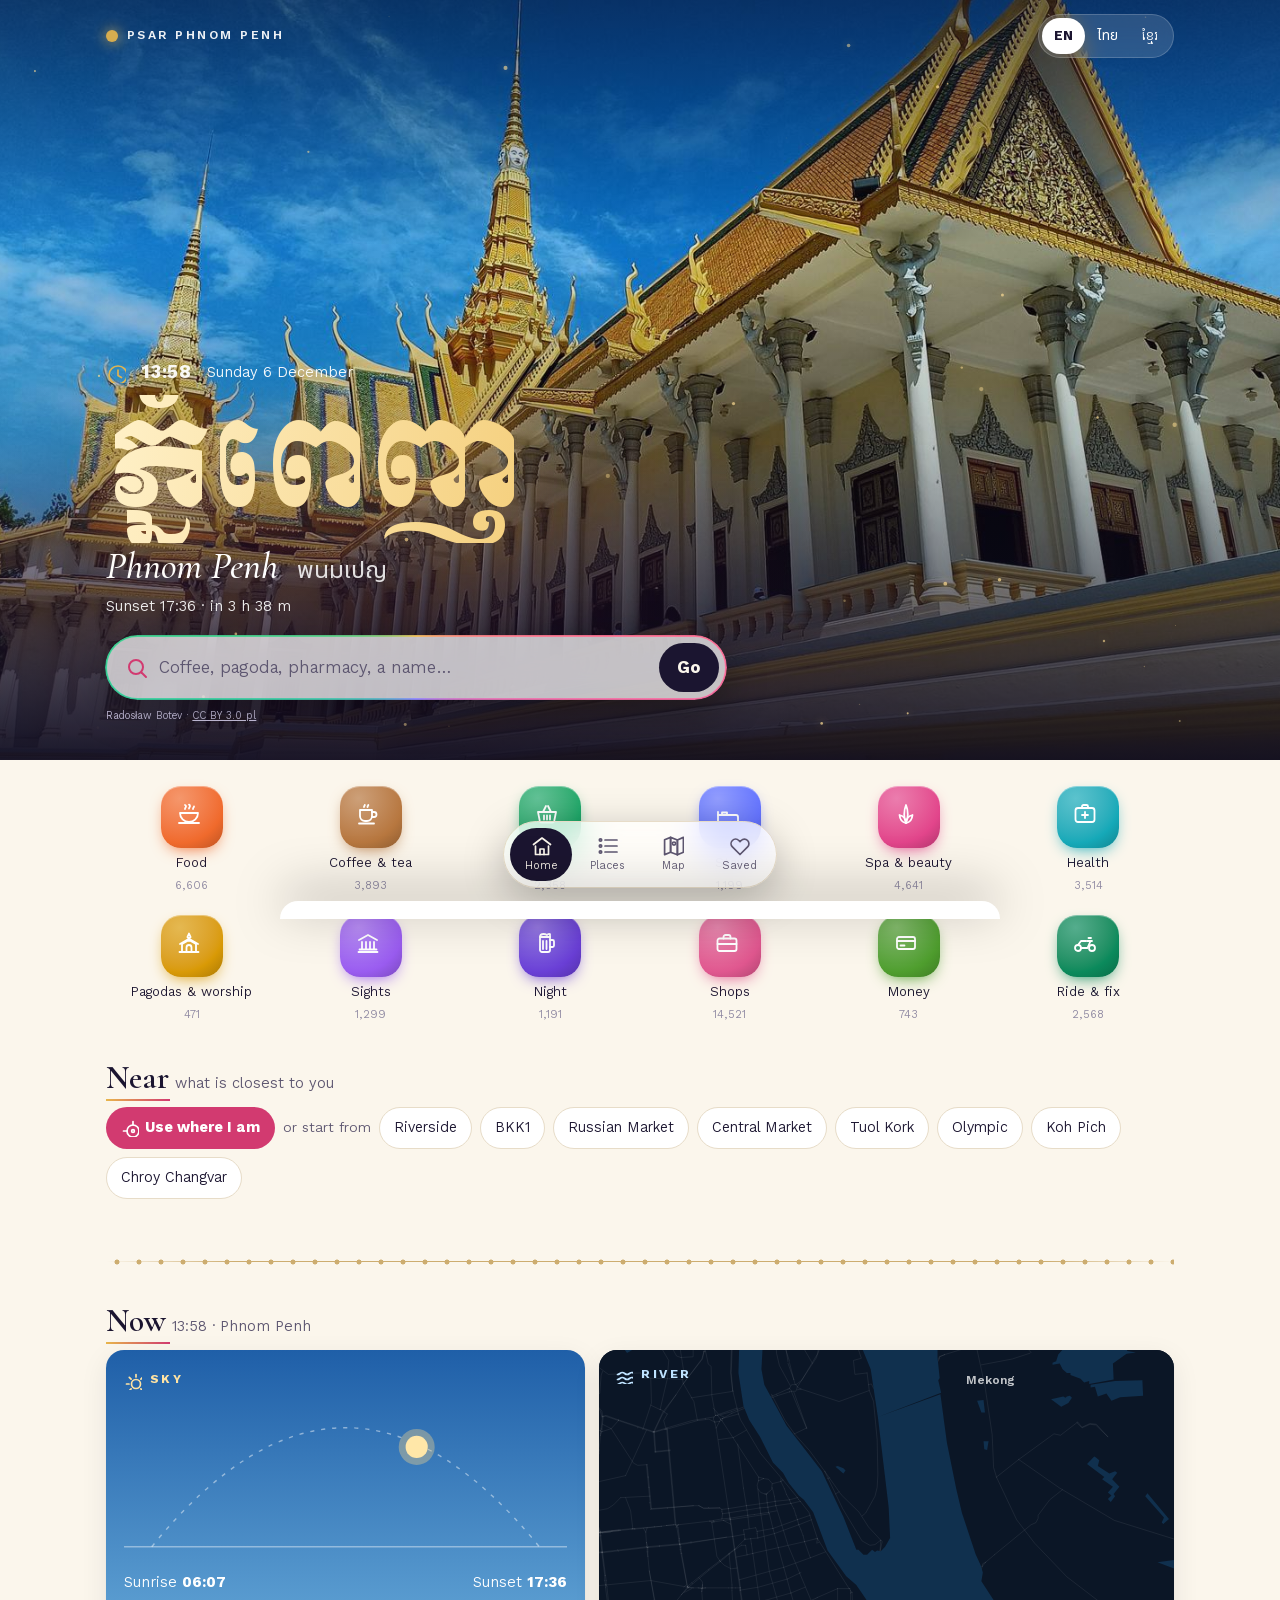
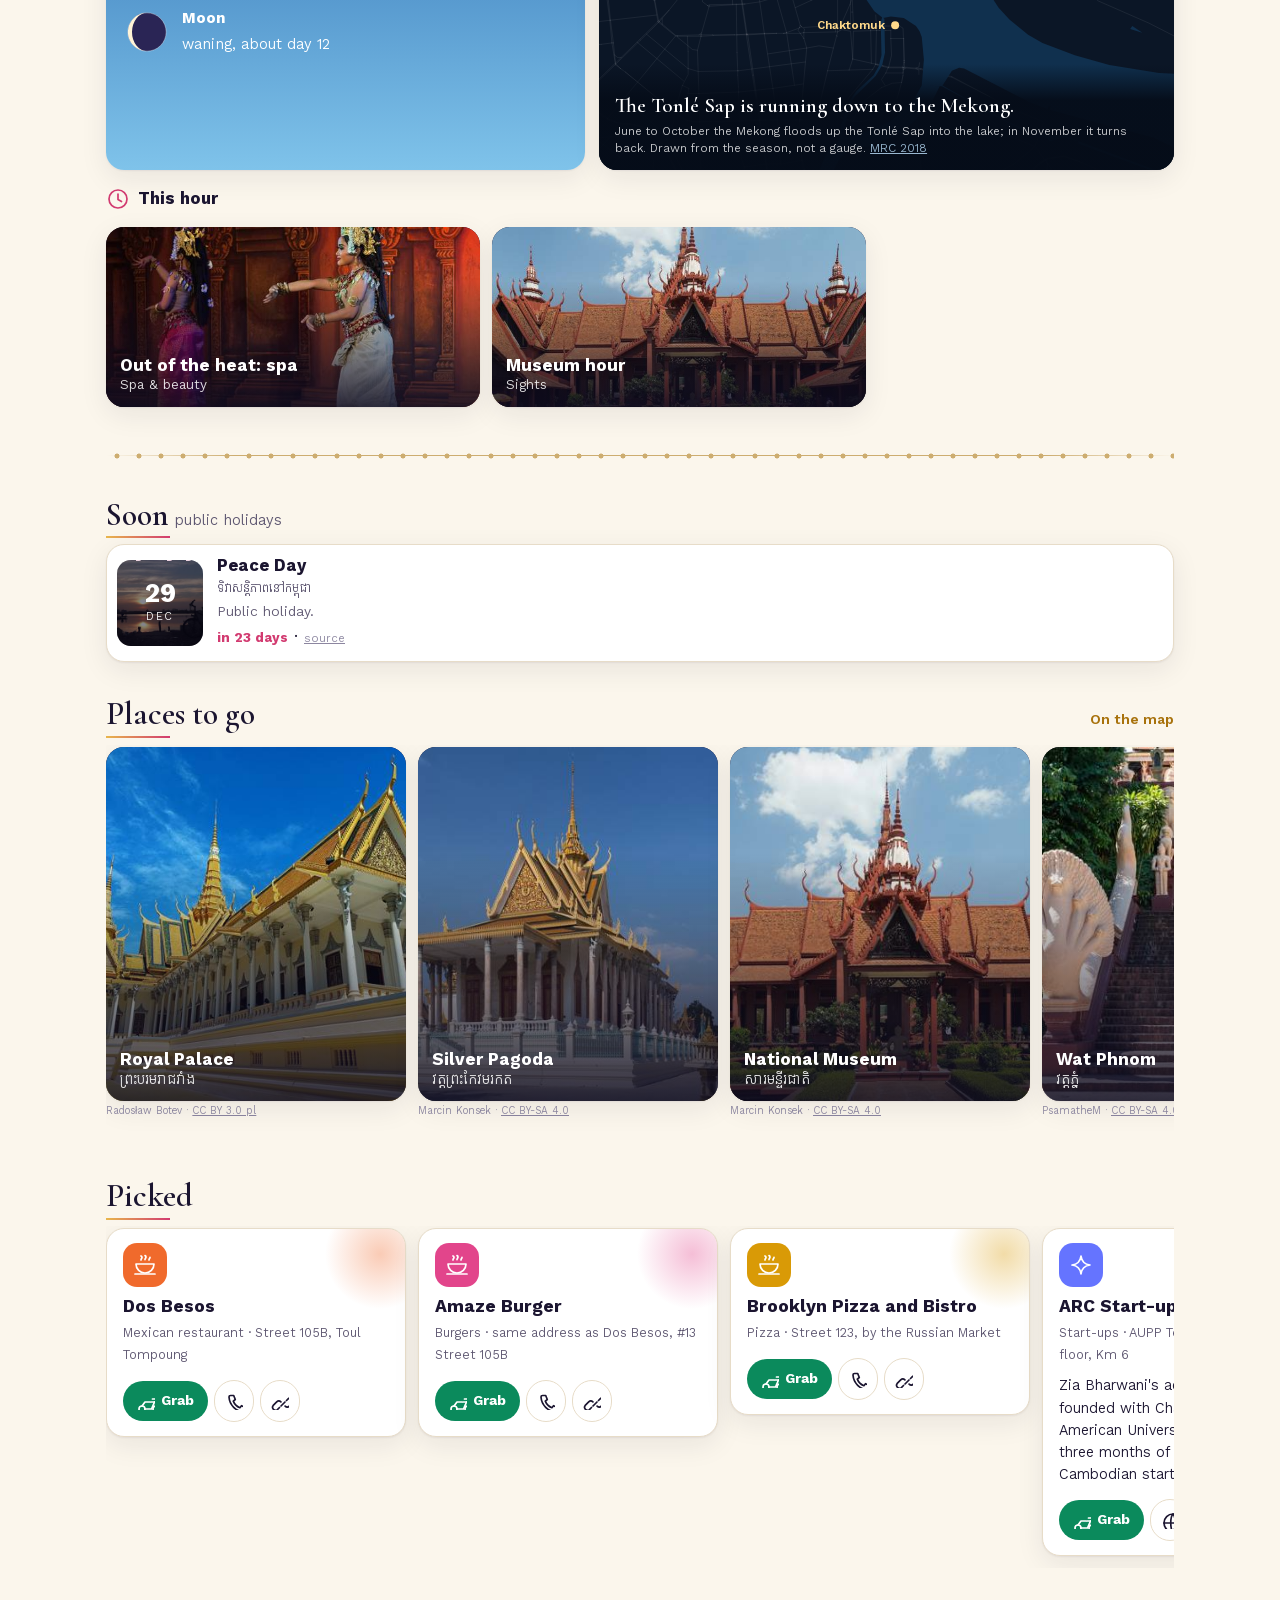
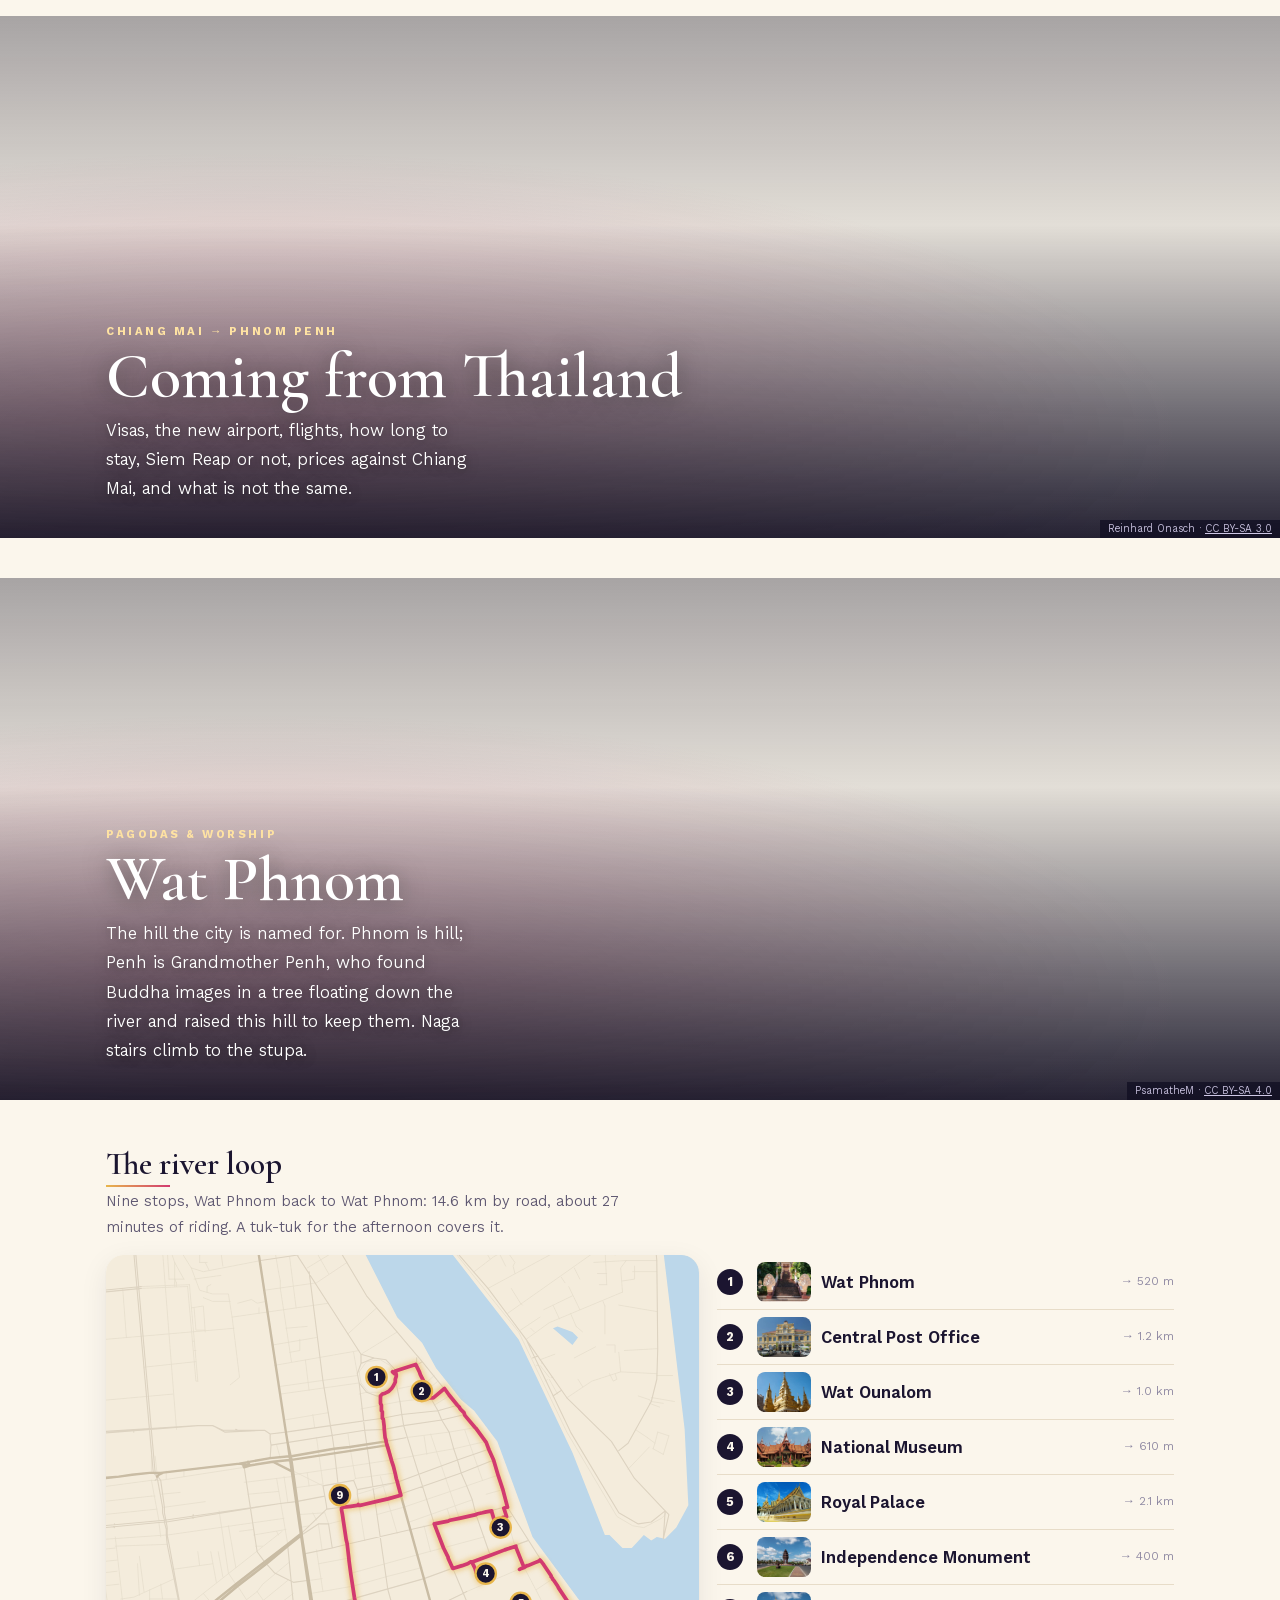
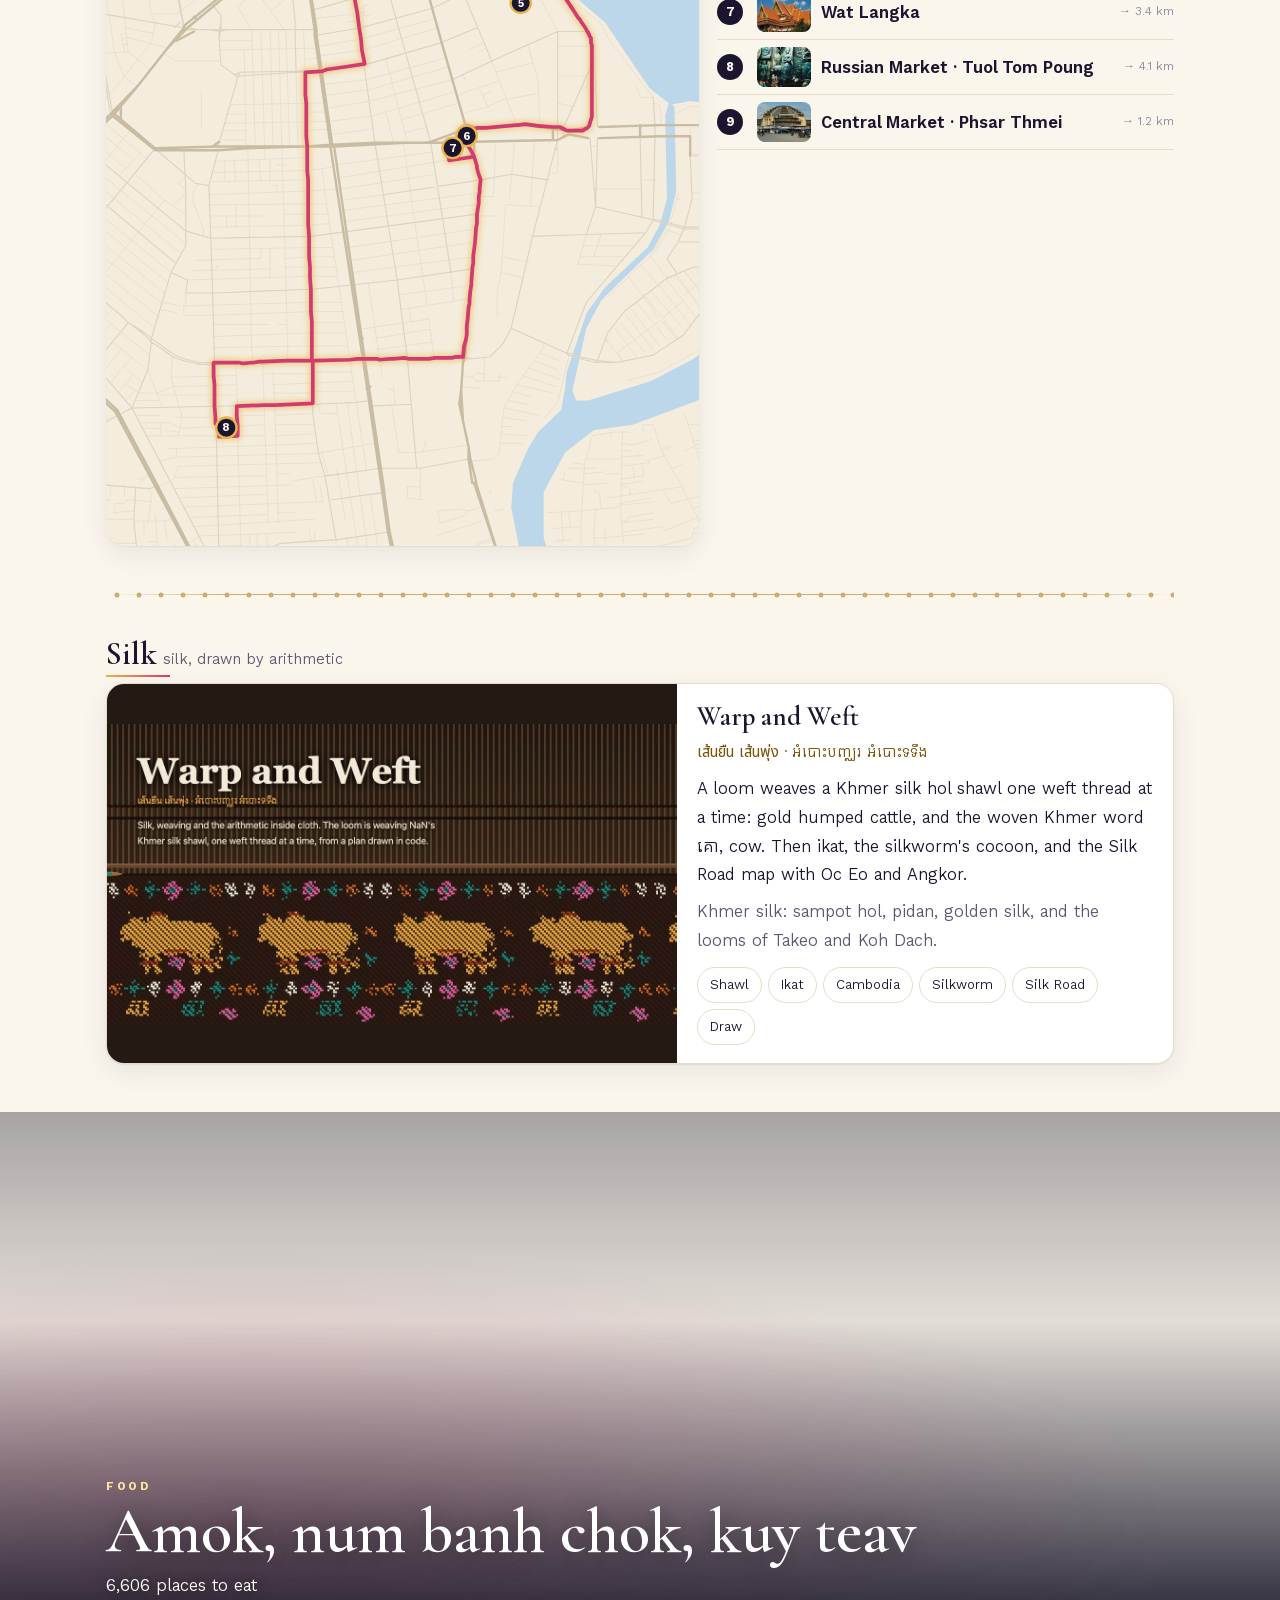
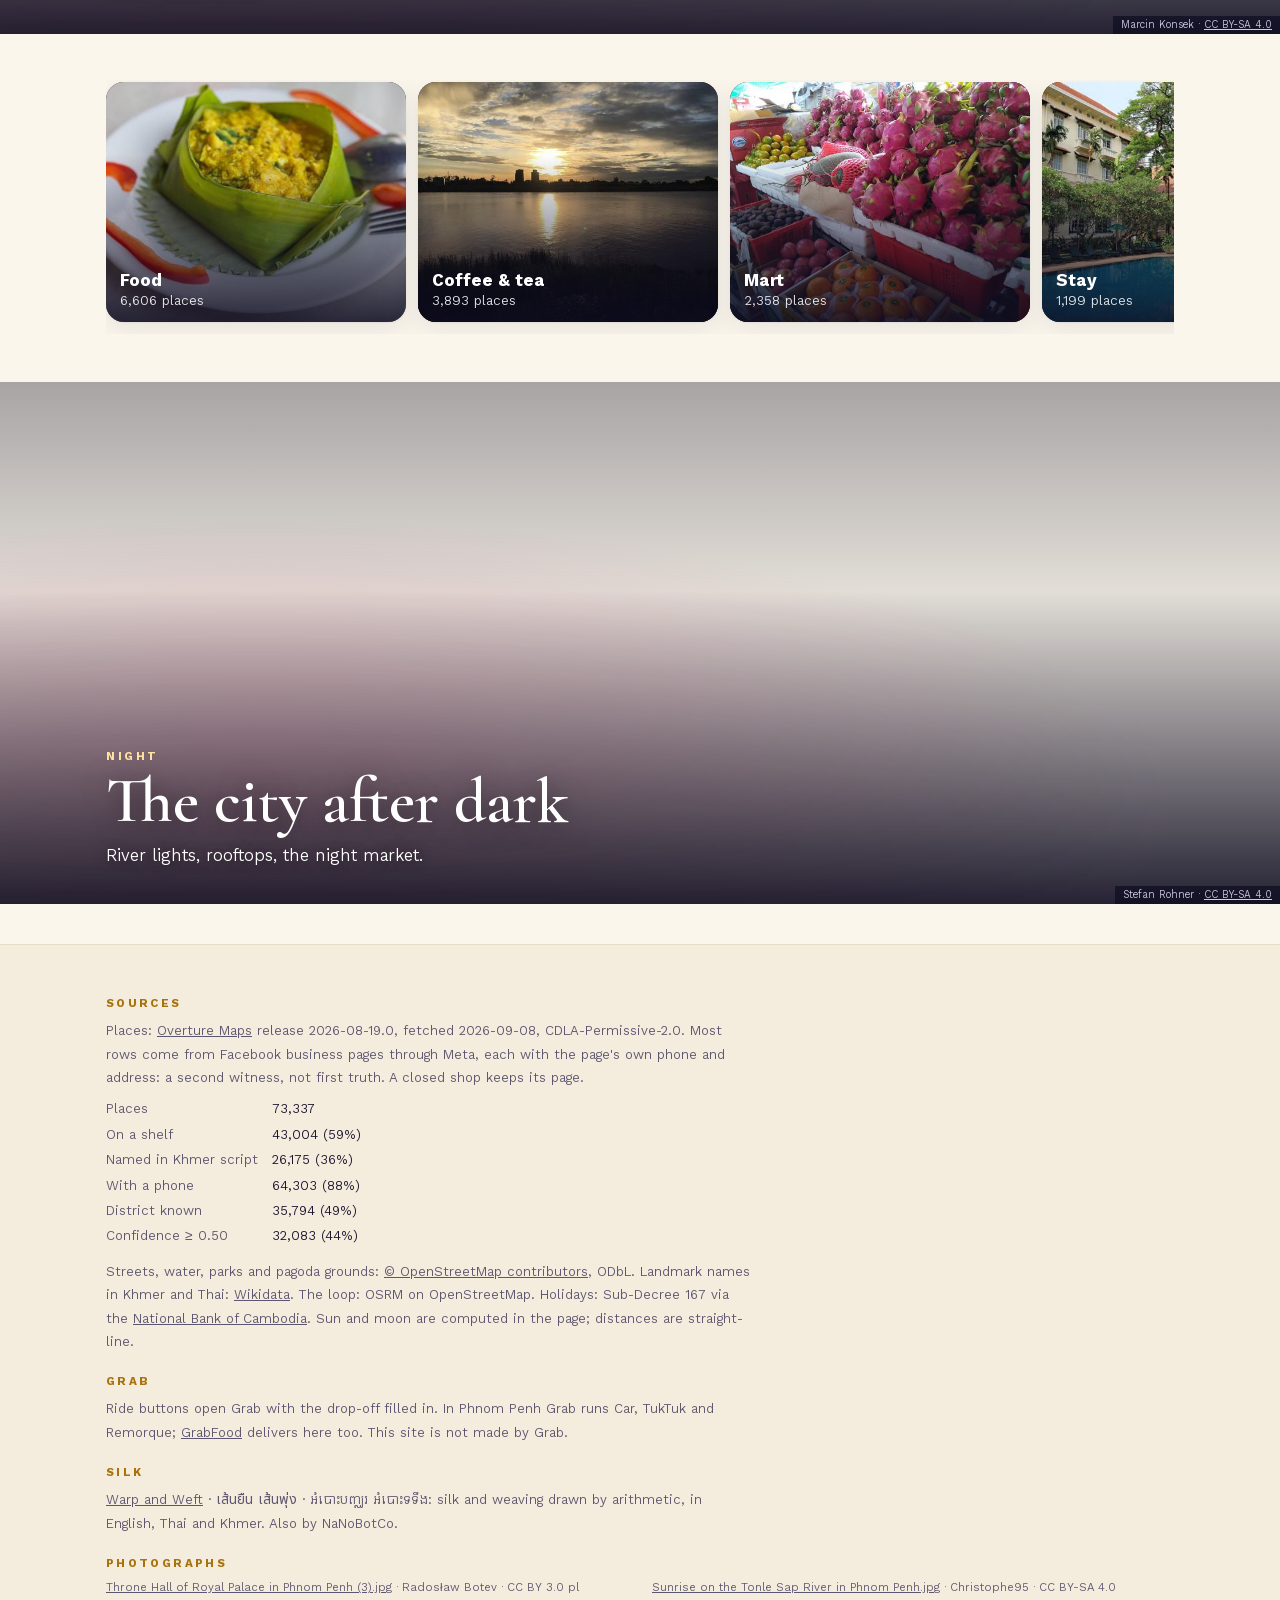
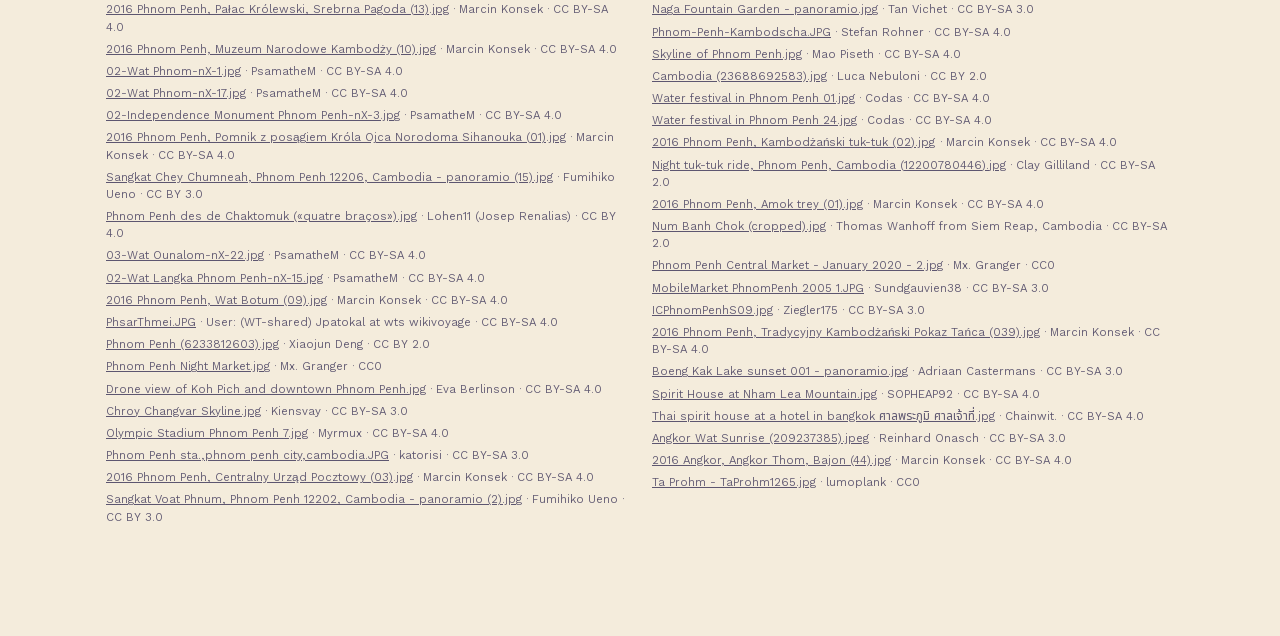
==== commit 10199aa6: "Link Warp and Weft: a Silk card on the home page, a Silk row on the Russian Market and Central Marke" ====
--- a/docs/index.html
+++ b/docs/index.html
@@ -19,7 +19,7 @@
 <meta name="twitter:card" content="summary_large_image">
 <meta name="twitter:image" content="https://nanobotco.github.io/phnom-penh/card.jpg">
 <link rel="alternate" type="text/plain" title="For AI assistants" href="llms.txt">
-<script type="application/ld+json">{"@context":"https://schema.org","@graph":[{"@type":"WebSite","@id":"https://nanobotco.github.io/phnom-penh/#site","url":"https://nanobotco.github.io/phnom-penh/","name":"Psar Phnom Penh","alternateName":["ផ្សារភ្នំពេញ","ตลาดพนมเปญ"],"inLanguage":["en","th","km"],"about":{"@type":"City","name":"Phnom Penh","sameAs":"https://www.wikidata.org/wiki/Q1850"},"publisher":{"@type":"Organization","name":"NaNoBotCo","url":"https://github.com/NaNoBotCo"}},{"@type":"TouristTrip","name":"Coming from Thailand to Phnom Penh","url":"https://nanobotco.github.io/phnom-penh/#/trip","description":"Visas, the new airport, flights, how long to stay, Siem Reap or not, prices against Chiang Mai, and what is not the same.","touristType":"Residents of Thailand","itinerary":{"@type":"ItemList","itemListElement":[{"@type":"ListItem","position":1,"item":{"@type":"Place","name":"Chiang Mai (CNX)"}},{"@type":"ListItem","position":2,"item":{"@type":"Place","name":"Bangkok (BKK or DMK)"}},{"@type":"ListItem","position":3,"item":{"@type":"Place","name":"Phnom Penh, Techo International (KTI)"}},{"@type":"ListItem","position":4,"item":{"@type":"Place","name":"Siem Reap-Angkor (SAI)"}},{"@type":"ListItem","position":5,"item":{"@type":"Place","name":"Bangkok"}}]}},{"@type":"Restaurant","name":"Dos Besos","description":"Mexican restaurant · Street 105B, Toul Tompoung","geo":{"@type":"GeoCoordinates","latitude":11.53709,"longitude":104.90694},"address":{"@type":"PostalAddress","addressLocality":"Phnom Penh","addressCountry":"KH"},"telephone":"+85577977016","sameAs":"https://www.facebook.com/160251091170950"},{"@type":"Restaurant","name":"Amaze Burger","description":"Burgers · same address as Dos Besos, #13 Street 105B","geo":{"@type":"GeoCoordinates","latitude":11.53709,"longitude":104.90694},"address":{"@type":"PostalAddress","addressLocality":"Phnom Penh","addressCountry":"KH"},"telephone":"+85570920460","sameAs":"https://www.facebook.com/617349715435101"},{"@type":"Restaurant","name":"Brooklyn Pizza and Bistro","description":"Pizza · Street 123, by the Russian Market","geo":{"@type":"GeoCoordinates","latitude":11.54121,"longitude":104.91733},"address":{"@type":"PostalAddress","addressLocality":"Phnom Penh","addressCountry":"KH"},"telephone":"+85511871504","sameAs":"https://www.facebook.com/564527970262271"},{"@type":"Organization","name":"ARC Start-up Accelerator","description":"Start-ups · AUPP Technology Center, 4th floor, Km 6","geo":{"@type":"GeoCoordinates","latitude":11.61593,"longitude":104.90117},"address":{"@type":"PostalAddress","addressLocality":"Phnom Penh","addressCountry":"KH"},"url":"https://www.aupptechcenter.com/what-is-arc-start-up-accelerator/"}]}</script>
+<script type="application/ld+json">{"@context":"https://schema.org","@graph":[{"@type":"WebSite","@id":"https://nanobotco.github.io/phnom-penh/#site","url":"https://nanobotco.github.io/phnom-penh/","name":"Psar Phnom Penh","alternateName":["ផ្សារភ្នំពេញ","ตลาดพนมเปญ"],"inLanguage":["en","th","km"],"about":{"@type":"City","name":"Phnom Penh","sameAs":"https://www.wikidata.org/wiki/Q1850"},"publisher":{"@type":"Organization","name":"NaNoBotCo","url":"https://github.com/NaNoBotCo"}},{"@type":"TouristTrip","name":"Coming from Thailand to Phnom Penh","url":"https://nanobotco.github.io/phnom-penh/#/trip","description":"Visas, the new airport, flights, how long to stay, Siem Reap or not, prices against Chiang Mai, and what is not the same.","touristType":"Residents of Thailand","itinerary":{"@type":"ItemList","itemListElement":[{"@type":"ListItem","position":1,"item":{"@type":"Place","name":"Chiang Mai (CNX)"}},{"@type":"ListItem","position":2,"item":{"@type":"Place","name":"Bangkok (BKK or DMK)"}},{"@type":"ListItem","position":3,"item":{"@type":"Place","name":"Phnom Penh, Techo International (KTI)"}},{"@type":"ListItem","position":4,"item":{"@type":"Place","name":"Siem Reap-Angkor (SAI)"}},{"@type":"ListItem","position":5,"item":{"@type":"Place","name":"Bangkok"}}]}},{"@type":"Restaurant","name":"Dos Besos","description":"Mexican restaurant · Street 105B, Toul Tompoung","geo":{"@type":"GeoCoordinates","latitude":11.53709,"longitude":104.90694},"address":{"@type":"PostalAddress","addressLocality":"Phnom Penh","addressCountry":"KH"},"telephone":"+85577977016","sameAs":"https://www.facebook.com/160251091170950"},{"@type":"Restaurant","name":"Amaze Burger","description":"Burgers · same address as Dos Besos, #13 Street 105B","geo":{"@type":"GeoCoordinates","latitude":11.53709,"longitude":104.90694},"address":{"@type":"PostalAddress","addressLocality":"Phnom Penh","addressCountry":"KH"},"telephone":"+85570920460","sameAs":"https://www.facebook.com/617349715435101"},{"@type":"Restaurant","name":"Brooklyn Pizza and Bistro","description":"Pizza · Street 123, by the Russian Market","geo":{"@type":"GeoCoordinates","latitude":11.54121,"longitude":104.91733},"address":{"@type":"PostalAddress","addressLocality":"Phnom Penh","addressCountry":"KH"},"telephone":"+85511871504","sameAs":"https://www.facebook.com/564527970262271"},{"@type":"Organization","name":"ARC Start-up Accelerator","description":"Start-ups · AUPP Technology Center, 4th floor, Km 6","geo":{"@type":"GeoCoordinates","latitude":11.61593,"longitude":104.90117},"address":{"@type":"PostalAddress","addressLocality":"Phnom Penh","addressCountry":"KH"},"url":"https://www.aupptechcenter.com/what-is-arc-start-up-accelerator/"},{"@type":"WebSite","url":"https://nanobotco.github.io/warp-and-weft/","name":"Warp and Weft","alternateName":["เส้นยืน เส้นพุ่ง","អំបោះបញ្ឈរ អំបោះទទឹង"],"inLanguage":["en","th","km"],"image":"https://nanobotco.github.io/warp-and-weft/card.jpg","about":"Silk and weaving, Khmer silk hol, ikat, the Silk Road","publisher":{"@type":"Organization","name":"NaNoBotCo","url":"https://github.com/NaNoBotCo"}}]}</script>
 <script>if(/[.]translate[.]goog$/.test(location.hostname))location.replace("https://"+location.hostname.slice(0,-15).replace(/--/g,"~").replace(/-/g,".").replace(/~/g,"-")+location.pathname+location.search.replace(/([?&])_x_tr_[^&]*/g,"$1").replace(/[?&]+$/,"").replace(/[?]&+/,"?")+location.hash)</script>
 <style>
 @font-face {
@@ -171,6 +171,7 @@
   --water:#bcd7ea; --park:#cfe6c4; --watg:#f3dca0; --road:#ddd3c1; --road2:#c9bca4; --street:#e6ddcc;
   --shadow:0 1px 2px rgba(27,21,48,.06),0 8px 28px rgba(27,21,48,.08);
   --r:18px;
+  --wwgold:#7a5207;
   --khmer:"Kantumruy Pro",system-ui,sans-serif;
   --body:"Kantumruy Pro","Noto Sans Thai",-apple-system,BlinkMacSystemFont,"Segoe UI",sans-serif;
   --serif:"Cormorant Garamond","Noto Sans Thai",Georgia,serif;
@@ -183,6 +184,7 @@
   --gold:#f0c05a; --gold-hi:#ffd98a; --lotus:#ff6b9a; --indigo:#8f86ff; --jade:#2fd394; --jade-ink:#062a1c;
   --water:#123353; --park:#15321f; --watg:#3a2f14; --road:#342e60; --road2:#4a4282; --street:#241f47;
   --shadow:0 1px 2px rgba(0,0,0,.4),0 10px 30px rgba(0,0,0,.35);
+  --wwgold:#f0c05a;
   color-scheme:dark;
 }}
 *{box-sizing:border-box}
@@ -313,6 +315,23 @@
 .cred{display:block;font-size:.66rem;color:var(--faint);margin-top:3px;line-height:1.35}
 .cred a{color:inherit}
 .golist{grid-auto-columns:min(72%,300px)}
+
+/* silk: Warp and Weft, a sister site */
+.ww{display:grid;grid-template-columns:minmax(0,1.15fr) minmax(0,1fr);gap:0;background:var(--surface);border:1px solid var(--line);border-radius:var(--r);box-shadow:var(--shadow);overflow:hidden}
+.ww .wwimg{display:flex;align-items:center;background:#241a14}
+.ww .wwimg img{display:block;width:100%;height:auto;aspect-ratio:1200/630}
+.ww .wwtx{min-width:0;padding:18px 20px;display:flex;flex-direction:column;gap:8px}
+.ww .wwtx h3{font-family:var(--serif);font-size:1.7rem;line-height:1.1;margin:0}
+.ww .wwtx h3 a{color:inherit;text-decoration:none}
+.ww .wwalt{color:var(--wwgold);font-size:.95rem;margin:0}
+.ww .wwtx p{margin:0;max-width:52ch}
+.wwchips{display:flex;flex-wrap:wrap;gap:6px;margin-top:4px}
+.wwchips .pill{min-height:36px;padding:5px 12px;font-size:.86rem}
+@media (max-width:720px){.ww{grid-template-columns:minmax(0,1fr)}}
+.wwmini{display:grid;grid-template-columns:120px minmax(0,1fr);gap:12px;align-items:center;background:var(--surface);border:1px solid var(--line);border-radius:16px;padding:8px;box-shadow:var(--shadow);text-decoration:none;color:inherit;margin:8px 0 14px;max-width:620px}
+.wwmini img{width:120px;aspect-ratio:1200/630;object-fit:cover;border-radius:10px;display:block}
+.wwmini b{display:block;font-family:var(--serif);font-size:1.15rem}
+.wwmini span{font-size:.9rem;color:var(--muted)}
 
 /* soon */
 .soon{display:grid;gap:12px}
@@ -854,6 +873,12 @@
       <ol class="stops" id="stops"></ol>
     </div>
   </section>
+
+  <div class="kbach" aria-hidden="true"></div>
+  <section class="sec" id="silk" aria-labelledby="silk-h">
+    <div class="sh"><h2 id="silk-h"><span data-t="silk">Silk</span><small data-t="wwKicker">silk, drawn by arithmetic</small></h2></div>
+    <div id="silkcard"></div>
+  </section>
 </main>
 
 <a class="band" id="band2" href="#/s/food"></a>
@@ -868,6 +893,8 @@
     <p id="src2"></p>
     <h3 data-t="grabH">Grab</h3>
     <p id="grabnote"></p>
+    <h3 data-t="silk">Silk</h3>
+    <p id="wwfoot"></p>
     <h3 data-t="photos">Photographs</h3>
     <div class="credits" id="credits"></div>
   </div>
@@ -905,7 +932,7 @@
 <script>
 (function(){
 "use strict";
-var BOOT = {"catShelf":[0,-1,1,9,4,9,-1,4,-1,9,9,1,9,5,9,2,9,3,-1,7,-1,9,5,-1,11,-1,-1,-1,9,9,5,5,-1,0,9,0,-1,-1,8,2,9,-1,9,9,9,11,9,2,-1,-1,11,-1,4,-1,3,0,-1,-1,0,-1,-1,9,10,0,0,-1,9,10,11,0,11,9,0,4,5,6,2,-1,0,-1,9,2,-1,-1,-1,1,9,-1,-1,11,-1,-1,7,8,4,0,8,5,11,-1,0,-1,-1,11,-1,4,6,7,0,0,-1,5,11,-1,-1,-1,8,0,0,2,-1,-1,11,-1,11,-1,2,8,11,-1,-1,-1,-1,-1,-1,-1,6,-1,-1,-1,-1,-1,-1,-1,0,9,0,-1,-1,-1,0,7,8,-1,4,-1,-1,10,-1,9,-1,9,-1,7,8,0,-1,-1,-1,1,-1,-1,0,7,5,11,10,-1,8,0,-1,5,3,9,-1,10,-1,-1,9,-1,5,-1,-1,7,-1,-1,-1,-1,-1,-1,-1,5,4,9,5,-1,10,-1,-1,-1,0,-1,-1,-1,-1,0,-1,2,-1,-1,0,0,-1,-1,11,-1,-1,9,0,-1,-1,8,-1,-1,9,-1,8,5,-1,-1,-1,0,0,-1,4,0,10,-1,-1,-1,-1,5,5,-1,-1,-1,-1,-1,-1,-1,0,3,5,-1,-1,-1,-1,-1,-1,-1,-1,-1,-1,-1,-1,-1,11,-1,0,-1,-1,-1,7,-1,-1,-1,5,-1,0,-1,-1,-1,9,9,-1,-1,-1,-1,5,9,-1,-1,-1,-1,0,2,-1,-1,5,-1,11,-1,-1,1,0,-1,-1,-1,-1,-1,-1,-1,3,9,3,5,-1,-1,9,4,-1,-1,-1,-1,-1,-1,10,-1,8,-1,11,-1,7,-1,-1,-1,0,-1,0,-1,7,-1,-1,6,6,-1,-1,-1,-1,-1,-1,-1,-1,3,8,-1,-1,0,-1,10,-1,-1,-1,-1,-1,8,-1,2,-1,0,-1,-1,-1,-1,-1,-1,-1,-1,-1,-1,-1,-1,-1,-1,-1,-1,3,5,0,-1,-1,0,9,5,-1,-1,-1,-1,-1,-1,7,-1,7,-1,-1,-1,0,-1,-1,-1,-1,0,-1,-1,-1,-1,0,-1,-1,-1,-1,-1,-1,-1,-1,-1,-1,2,-1,6,-1,-1,-1,0,9,-1,-1,-1,-1,-1,0,8,-1,-1,-1,-1,7,-1,10,-1,-1,-1,-1,-1,-1,-1,-1,-1,-1,-1,-1,-1,-1,-1,-1,-1,7,-1,7,-1,7,-1,9,7,-1,-1,-1,-1,-1,11,-1,-1,-1,-1,7,6,-1,2,9,-1,-1,-1,0,0,-1,7,-1,-1,4,-1,0,3,2,-1,-1,-1,-1,-1,-1,7,-1,-1,5,-1,-1,-1,-1,-1,-1,10,-1,-1,-1,-1,-1,-1,-1,7,-1,7,-1,4,-1,7,7,-1,-1,-1,0,-1,11,0,-1,8,0,0,5,-1,-1,-1,-1,-1,-1,-1,4,-1,-1,-1,6,9,-1,-1,0,-1,8,-1,0,3,-1,-1,-1,-1,-1,-1,-1,-1,-1,-1,0,-1,-1,-1,-1,4,-1,-1,-1,0,-1,0,-1,0,11,-1,-1,-1,0,0,-1,-1,-1,-1,0,-1,9,-1,-1,-1,8,-1,-1,-1,-1,-1,-1,-1,-1,-1,-1,5,-1,-1,-1,-1,-1,-1,-1,-1,-1,-1,-1,-1,-1,-1,5,10,-1,-1,-1,-1,11,-1,-1,4,7,-1,-1,-1,-1,0,-1,-1,-1,0,-1,6,0,-1,-1,-1,-1,-1,5,8,-1,-1,-1,-1,0,0,-1,-1,-1,0,-1,-1,-1,-1,-1,-1,-1,0,8,-1,-1,-1,8,-1,-1,-1,-1,0,9,-1,-1,6,-1,-1,-1,-1,-1,-1,-1,9,-1,-1,-1,0,-1,9,-1,-1,5,-1,-1,-1,-1,-1,-1,-1,-1,6,-1,0,-1,7,0,-1,0,-1,-1,-1,-1,7,-1,-1,9,8,-1,0,-1,-1,-1,-1,-1,-1,-1,0,3,-1,-1,-1,-1,-1,-1,-1,-1,-1,-1,7,-1,0,-1,-1,-1,-1,-1,-1,-1,-1,-1,-1,3,5,-1,10,-1,0,-1,0,-1,-1,-1,9,0,-1,-1,-1,-1,7,2,-1,7,-1,-1,-1],"shelves":[{"id":"food","icon":"i-food","en":"Food","th":"อาหาร","km":"ម្ហូប","grab":"food","photo":"amok","n":6606},{"id":"coffee","icon":"i-coffee","en":"Coffee & tea","th":"กาแฟ ชา","km":"កាហ្វេ តែ","grab":"food","photo":"hero-dawn","n":3893},{"id":"mart","icon":"i-basket","en":"Mart","th":"ของใช้ ตลาด","km":"ផ្សារ ម៉ាត","grab":"mart","photo":"fruit","n":2358},{"id":"stay","icon":"i-bed","en":"Stay","th":"ที่พัก","km":"ស្នាក់នៅ","grab":"hotels","photo":"le-royal","n":1199},{"id":"spa","icon":"i-spa","en":"Spa & beauty","th":"สปา ความงาม","km":"ស្ប៉ា សម្ផស្ស","grab":null,"photo":"apsara","n":4641},{"id":"health","icon":"i-health","en":"Health","th":"สุขภาพ","km":"សុខភាព","grab":null,"photo":null,"n":3514},{"id":"wat","icon":"i-wat","en":"Pagodas & worship","th":"วัด ศาสนสถาน","km":"វត្ត ទីសក្ការៈ","grab":null,"photo":"wat-phnom-gold","n":471},{"id":"sights","icon":"i-museum","en":"Sights","th":"ที่เที่ยว","km":"កន្លែងកម្សាន្ត","grab":null,"photo":"independence","n":1299},{"id":"night","icon":"i-beer","en":"Night","th":"กลางคืน","km":"ពេលយប់","grab":null,"photo":"hero-night","n":1191},{"id":"shop","icon":"i-shop","en":"Shops","th":"ร้านค้า","km":"ហាង","grab":"mart","photo":"central-market","n":14521},{"id":"money","icon":"i-atm","en":"Money","th":"เงิน","km":"លុយ","grab":null,"photo":null,"n":743},{"id":"ride","icon":"i-ride","en":"Ride & fix","th":"เดินทาง ซ่อมรถ","km":"ធ្វើដំណើរ ជួសជុល","grab":"transport","photo":"tuk-tuk","n":2568}],"khan":[["ចំការមន","Chamkar Mon"],["ដូនពេញ","Daun Penh"],["ប្រាំពីរមករា","Prampi Makara"],["ទួលគោក","Tuol Kouk"],["ដង្កោ","Dangkao"],["មានជ័យ","Mean Chey"],["ឫស្សីកែវ","Russey Keo"],["សែនសុខ","Sen Sok"],["ពោធិ៍សែនជ័យ","Pou Senchey"],["ជ្រោយចង្វារ","Chroy Changvar"],["ព្រែកព្នៅ","Prek Pnov"],["ច្បារអំពៅ","Chbar Ampov"]],"landmarks":[{"id":"royal-palace","q":"Q420618","lat":11.563681,"lng":104.931119,"shelf":"sights","en":"Royal Palace","km":"ព្រះបរមរាជវាំង","th":"พระบรมราชวัง","t_en":"The King lives here. The Throne Hall's gold spire faces the river; the Silver Pagoda stands inside the same walls.","t_th":"ที่ประทับของพระมหากษัตริย์ ยอดทองของพระที่นั่งหันหน้าสู่แม่น้ำ วัดพระแก้วมรกตอยู่ในกำแพงเดียวกัน","t_km":"ព្រះមហាក្សត្រគង់នៅទីនេះ។ កំពូលមាសនៃព្រះទីនាំងបែរមុខទៅទន្លេ ហើយវត្តព្រះកែវមរកតស្ថិតនៅក្នុងកំពែងតែមួយ។"},{"id":"silver-pagoda","q":"Q2641555","lat":11.562481,"lng":104.931665,"shelf":"wat","en":"Silver Pagoda","km":"វត្តព្រះកែវមរកត","th":"วัดพระแก้วมรกต","t_en":"Inside the palace walls. The floor is laid with 5,329 silver tiles.","t_th":"อยู่ในเขตพระราชวัง พื้นปูด้วยแผ่นเงิน 5,329 แผ่น","t_km":"ស្ថិតនៅក្នុងកំពែងព្រះបរមរាជវាំង។ កម្រាលធ្វើពីក្បាលឥដ្ឋប្រាក់ 5,329 ផ្ទាំង។"},{"id":"national-museum","q":"Q1929750","lat":11.565278,"lng":104.929167,"shelf":"sights","en":"National Museum","km":"សារមន្ទីរជាតិ","th":"พิพิธภัณฑ์แห่งชาติกัมพูชา","t_en":"Red halls around a courtyard garden, opened in 1920. Angkor-era stone gods inside.","t_th":"อาคารสีแดงล้อมสวนกลาง เปิดเมื่อปี 1920 ข้างในมีเทวรูปหินสมัยพระนคร","t_km":"អគារពណ៌ក្រហមព័ទ្ធជុំវិញសួនច្បារកណ្ដាល បើកនៅឆ្នាំ 1920។ ខាងក្នុងមានរូបចម្លាក់ថ្មសម័យអង្គរ។"},{"id":"wat-phnom","q":"Q1818101","lat":11.576036,"lng":104.923067,"shelf":"wat","en":"Wat Phnom","km":"វត្តភ្នំ","th":"วัดพนม","t_en":"The hill the city is named for. Phnom is hill; Penh is Grandmother Penh, who found Buddha images in a tree floating down the river and raised this hill to keep them. Naga stairs climb to the stupa.","t_th":"เนินที่เป็นชื่อเมือง พนมแปลว่าเนินเขา เพ็ญคือยายเพ็ญ ผู้พบพระพุทธรูปในต้นไม้ที่ลอยมาตามน้ำ แล้วก่อเนินนี้ขึ้นเก็บไว้ บันไดนาคพาขึ้นไปถึงเจดีย์","t_km":"ភ្នំដែលជាឈ្មោះរបស់ទីក្រុង។ យាយពេញបានរកឃើញព្រះពុទ្ធរូបនៅក្នុងដើមគគីរដែលអណ្ដែតមកតាមទន្លេ ហើយបានលើកភ្នំនេះដើម្បីតម្កល់។ ជណ្ដើរនាគនាំឡើងទៅចេតិយ។"},{"id":"independence","q":"Q1108673","lat":11.5564,"lng":104.9281,"shelf":"sights","en":"Independence Monument","km":"វិមានឯករាជ្យ","th":"อนุสาวรีย์เอกราช","t_en":"A lotus-shaped tower from 1958 by the architect Vann Molyvann, for independence from France in 1953.","t_th":"หอรูปดอกบัว สร้างปี 1958 ออกแบบโดยสถาปนิก วัณณ์ โมลีวัณณ์ ฉลองเอกราชจากฝรั่งเศสปี 1953","t_km":"វិមានរាងផ្កាឈូក សាងសង់ឆ្នាំ 1958 ដោយស្ថាបត្យករ វណ្ណ ម៉ូលីវណ្ណ ដើម្បីរំលឹកឯករាជ្យពីបារាំងឆ្នាំ 1953។"},{"id":"sihanouk-memorial","q":"Q30637183","lat":11.55649,"lng":104.93004,"shelf":"sights","en":"King-Father Sihanouk statue","km":"ព្រះបរមរូប ព្រះបាទ នរោត្តម សីហនុ","th":"พระบรมรูปพระบิดา นโรดม สีหนุ","t_en":"The King-Father in bronze under a gold spire, unveiled in 2013, beside the Independence Monument.","t_th":"พระบรมรูปสำริดใต้ยอดปราสาททอง เปิดปี 2013 อยู่ข้างอนุสาวรีย์เอกราช","t_km":"ព្រះបរមរូបសំរិទ្ធ ព្រះបាទ នរោត្តម សីហនុ នៅក្រោមកំពូលមាស សម្ពោធឆ្នាំ 2013 នៅក្បែរវិមានឯករាជ្យ។"},{"id":"riverside","q":"Q7530912","lat":11.566742,"lng":104.932031,"shelf":"sights","en":"Riverside · Sisowath Quay","km":"មាត់ទន្លេ · ស៊ីសុវត្ថិ","th":"ริมน้ำ · ถนนศรีสวัสดิ์","t_en":"The promenade along the Tonlé Sap: flags, palms, evening aerobics, the sunset behind the city.","t_th":"ทางเดินเลียบแม่น้ำโตนเลสาบ ธงชาติ ต้นปาล์ม เต้นแอโรบิกตอนเย็น","t_km":"ផ្លូវដើរលេងតាមបណ្ដោយទន្លេសាប៖ ទង់ជាតិ ដើមដូង ហាត់ប្រាណពេលល្ងាច និងថ្ងៃលិច។"},{"id":"chaktomuk","q":"Q5068437","lat":11.56267,"lng":104.9349,"shelf":"sights","en":"Chaktomuk · Four Faces","km":"ចតុមុខ","th":"จตุมุข · สี่หน้า","t_en":"Where the Mekong, the Tonlé Sap and the Bassac meet in front of the palace: four arms of water, four faces.","t_th":"จุดที่แม่น้ำโขง โตนเลสาบ และบาสัก มาบรรจบกันหน้าพระราชวัง สี่แขนของน้ำ สี่หน้า","t_km":"កន្លែងដែលទន្លេមេគង្គ ទន្លេសាប និងទន្លេបាសាក់ ជួបគ្នានៅមុខព្រះបរមរាជវាំង៖ ដៃទឹកបួន មុខបួន។"},{"id":"wat-ounalom","q":"Q3104564","lat":11.5678,"lng":104.93,"shelf":"wat","en":"Wat Ounalom","km":"វត្តឧណ្ណាលោម","th":"วัดอุณาโลม","t_en":"Home of the head of Cambodia's largest Buddhist order, on the riverside. Gold and white stupas.","t_th":"ที่ประทับของพระสังฆราชคณะมหานิกาย ริมแม่น้ำ เจดีย์ทองและขาว","t_km":"ទីគង់របស់សម្ដេចព្រះសង្ឃរាជគណៈមហានិកាយ នៅមាត់ទន្លេ។ ចេតិយពណ៌មាស និងពណ៌ស។"},{"id":"wat-langka","q":"Q2039367","lat":11.555747,"lng":104.927317,"shelf":"wat","en":"Wat Langka","km":"វត្តលង្កា","th":"วัดลังกา","t_en":"One of the city's oldest pagodas, a short walk from the Independence Monument.","t_th":"วัดเก่าแก่ที่สุดแห่งหนึ่งของเมือง เดินไม่ไกลจากอนุสาวรีย์เอกราช","t_km":"វត្តចាស់ជាងគេមួយរបស់ទីក្រុង ដើរបន្តិចពីវិមានឯករាជ្យ។"},{"id":"wat-botum","q":"Q7972919","lat":11.5594,"lng":104.931,"shelf":"wat","en":"Wat Botum","km":"វត្តបទុមវតី","th":"วัดปทุมวดี","t_en":"The Lotus Pagoda. The park in front fills up at dusk.","t_th":"วัดดอกบัว สวนหน้าวัดคึกคักตอนเย็น","t_km":"វត្តបទុមវតី (បទុម គឺផ្កាឈូក)។ សួនមុខវត្តមានមនុស្សច្រើនពេលល្ងាច។"},{"id":"central-market","q":"Q190668","lat":11.569575,"lng":104.921022,"shelf":"mart","en":"Central Market · Phsar Thmei","km":"ផ្សារធំថ្មី","th":"ตลาดกลาง · พซาร์ทะไม","t_en":"An Art Deco dome from 1937 with four arms of stalls: gold, watches, fruit, flowers.","t_th":"โดมอาร์ตเดโค สร้างปี 1937 สี่ปีกเต็มไปด้วยร้าน ทอง นาฬิกา ผลไม้ ดอกไม้","t_km":"ដំបូលរាងមូលបែបអាតដេកូ សាងសង់ឆ្នាំ 1937 មានស្លាបបួនពេញដោយតូប៖ មាស នាឡិកា ផ្លែឈើ ផ្កា។"},{"id":"russian-market","q":"Q2621748","lat":11.540433,"lng":104.914681,"shelf":"mart","en":"Russian Market · Tuol Tom Poung","km":"ផ្សារទួលទំពូង","th":"ตลาดรัสเซีย · ตวลทุมปูง","t_en":"Named for the Russians who shopped here in the 1980s. Silk, carvings, spare parts and coffee stalls in a maze.","t_th":"ได้ชื่อจากชาวรัสเซียที่มาจับจ่ายในทศวรรษ 1980 ผ้าไหม งานแกะสลัก อะไหล่ และร้านกาแฟในตรอกวกวน","t_km":"ហៅថាផ្សាររុស្ស៊ី ព្រោះជនជាតិរុស្ស៊ីធ្លាប់មកទិញឥវ៉ាន់នៅទីនេះក្នុងទសវត្សរ៍ 1980។ សូត្រ ចម្លាក់ គ្រឿងបន្លាស់ និងតូបកាហ្វេ ក្នុងច្រកដើរវាងវៀន។"},{"id":"night-market","q":null,"lat":11.57404,"lng":104.9272,"shelf":"food","en":"Night Market · Phsar Reatrey","km":"ផ្សាររាត្រី","th":"ตลาดกลางคืน","t_en":"On the riverside at Phsar Kandal: clothes stalls, grills, mats on the ground to eat on.","t_th":"ริมแม่น้ำแถวตลาดกันดาล ร้านเสื้อผ้า ของปิ้งย่าง ปูเสื่อนั่งกิน","t_km":"នៅមាត់ទន្លេជិតផ្សារកណ្ដាល៖ តូបសម្លៀកបំពាក់ សាច់អាំង និងកន្ទេលក្រាលលើដីសម្រាប់អង្គុយញ៉ាំ។"},{"id":"koh-pich","q":"Q42556734","lat":11.546575,"lng":104.940346,"shelf":"sights","en":"Koh Pich · Diamond Island","km":"កោះពេជ្រ","th":"เกาะเพชร","t_en":"An island in the Bassac turned into a new town: wedding halls, towers, a copy of the Arc de Triomphe.","t_th":"เกาะกลางแม่น้ำบาสักที่กลายเป็นเมืองใหม่ หอจัดงานแต่ง ตึกสูง และประตูชัยจำลอง","t_km":"កោះមួយនៅទន្លេបាសាក់ ដែលក្លាយជាទីក្រុងថ្មី៖ សាលមង្គលការ អគារខ្ពស់ៗ និងក្លោងទ្វារជ័យជំនះចម្លង។"},{"id":"chroy-changvar","q":null,"lat":11.59024,"lng":104.92535,"shelf":"sights","en":"Chroy Changvar","km":"ជ្រោយចង្វារ","th":"จรอยจังวา","t_en":"Across the Japanese Friendship Bridge: the peninsula between the Tonlé Sap and the Mekong, a riverside park and night market.","t_th":"ข้ามสะพานมิตรภาพญี่ปุ่นไป คือแหลมระหว่างโตนเลสาบกับแม่น้ำโขง มีสวนริมน้ำและตลาดกลางคืน","t_km":"ឆ្លងស្ពានមិត្តភាពខ្មែរ-ជប៉ុនទៅ៖ ជ្រោយរវាងទន្លេសាប និងទន្លេមេគង្គ មានសួនមាត់ទន្លេ និងផ្សាររាត្រី។"},{"id":"olympic","q":"Q2021522","lat":11.558361,"lng":104.912083,"shelf":"sights","en":"Olympic Stadium","km":"ពហុកីឡដ្ឋានជាតិអូឡាំពិក","th":"สนามกีฬาโอลิมปิก","t_en":"Vann Molyvann's stadium from 1964. At dusk the stands fill with people jogging and dancing.","t_th":"สนามกีฬาของวัณณ์ โมลีวัณณ์ สร้างปี 1964 ตอนเย็นผู้คนมาวิ่งและเต้นบนอัฒจันทร์","t_km":"ពហុកីឡដ្ឋានរបស់ វណ្ណ ម៉ូលីវណ្ណ សាងសង់ឆ្នាំ 1964។ ពេលល្ងាច មនុស្សមករត់ និងរាំលើកន្លែងអង្គុយទស្សនា។"},{"id":"railway","q":"Q7374763","lat":11.5725,"lng":104.9167,"shelf":"sights","en":"Railway Station","km":"ស្ថានីយ៍រថភ្លើងភ្នំពេញ","th":"สถานีรถไฟพนมเปญ","t_en":"Art Deco from 1932. Trains run south to Kampot and the sea.","t_th":"อาคารอาร์ตเดโค สร้างปี 1932 รถไฟวิ่งลงใต้ไปกำปอดและทะเล","t_km":"អគារបែបអាតដេកូ សាងសង់ឆ្នាំ 1932។ រថភ្លើងរត់ទៅទិសខាងត្បូង ទៅកំពត និងសមុទ្រ។"},{"id":"post-office","q":"Q101210397","lat":11.575269,"lng":104.925597,"shelf":"sights","en":"Central Post Office","km":"ប្រៃសណីយ៍កណ្ដាល","th":"ที่ทำการไปรษณีย์กลาง","t_en":"A yellow French post office from the 1890s, near Wat Phnom.","t_th":"ไปรษณีย์สีเหลืองสมัยฝรั่งเศส ทศวรรษ 1890 ใกล้วัดพนม","t_km":"ប្រៃសណីយ៍ពណ៌លឿងសម័យបារាំង ទសវត្សរ៍ 1890 នៅជិតវត្តភ្នំ។"},{"id":"le-royal","q":"Q3417406","lat":11.576035,"lng":104.91841,"shelf":"stay","en":"Hotel Le Royal","km":"សណ្ឋាគារ ឡឺរ៉ូយ៉ាល់","th":"โรงแรมเลอรอยัล","t_en":"Opened in 1929. Frangipani, a long pool, and the Elephant Bar.","t_th":"เปิดปี 1929 ต้นลีลาวดี สระว่ายน้ำยาว และบาร์ช้าง (Elephant Bar)","t_km":"បើកឆ្នាំ 1929។ ដើមចំប៉ា អាងហែលទឹកវែង និងបារដំរី (Elephant Bar)។"}],"soon":[{"start":"2026-10-10","end":"2026-10-12","en":"Pchum Ben","th":"ประชุมบิณฑ์ (สารทเขมร)","km":"ពិធីបុណ្យភ្ជុំបិណ្ឌ","line_en":"Three days. Families take rice to the pagodas before dawn for the ancestors.","line_th":"หยุดสามวัน ครอบครัวนำข้าวไปวัดก่อนรุ่งสาง ทำบุญให้บรรพบุรุษ","icon":"i-lotus","photo":"monks","src":"https://www.nbc.gov.kh/english/news_and_events/official_holiday.php","line_km":"ឈប់សម្រាកបីថ្ងៃ។ គ្រួសារនាំបាយទៅវត្តមុនថ្ងៃរះ ដើម្បីឧទ្ទិសដល់ដូនតា។","anim":"smoke"},{"start":"2026-10-15","end":"2026-10-15","en":"King-Father Norodom Sihanouk Commemoration Day","th":"วันรำลึกพระบิดา นโรดม สีหนุ","km":"ទិវាប្រារព្ធពិធីគោរពព្រះវិញ្ញាណក្ខន្ធ ព្រះករុណា ព្រះបាទ នរោត្តម សីហនុ","line_en":"Public holiday.","line_th":"วันหยุดราชการ","icon":"i-flower","photo":"sihanouk-memorial","src":"https://www.nbc.gov.kh/english/news_and_events/official_holiday.php","line_km":"ថ្ងៃឈប់សម្រាកជាផ្លូវការ។","anim":"candle"},{"start":"2026-10-29","end":"2026-10-29","en":"Coronation Day of King Norodom Sihamoni","th":"วันบรมราชาภิเษก พระบาทสมเด็จพระนโรดม สีหมุนี","km":"ព្រះរាជពិធីគ្រងព្រះបរមរាជសម្បត្តិ","line_en":"Public holiday.","line_th":"วันหยุดราชการ","icon":"i-star","photo":"royal-palace","src":"https://www.nbc.gov.kh/english/news_and_events/official_holiday.php","line_km":"ថ្ងៃឈប់សម្រាកជាផ្លូវការ។","anim":"twinkle"},{"start":"2026-11-09","end":"2026-11-09","en":"Independence Day","th":"วันประกาศเอกราช","km":"ទិវាបុណ្យឯករាជ្យជាតិ","line_en":"The flame is lit at the Independence Monument.","line_th":"จุดไฟที่อนุสาวรีย์เอกราช","icon":"i-flag","photo":"independence","src":"https://www.nbc.gov.kh/english/news_and_events/official_holiday.php","line_km":"គេអុជភ្លើងនៅវិមានឯករាជ្យ។","anim":"flame"},{"start":"2026-11-23","end":"2026-11-25","en":"Water Festival · Bon Om Touk","th":"เทศกาลน้ำ (บุญอมตูก)","km":"ព្រះរាជពិធីបុណ្យអុំទូក បណ្តែតប្រទីប និងសំពះព្រះខែ អកអំបុក","line_en":"Three-day holiday, the full moon of the river's turn. The government called off the Phnom Penh celebrations in front of the Royal Palace for 2026; the holiday stays.","line_th":"หยุดสามวัน คืนพระจันทร์เต็มดวงตอนแม่น้ำเปลี่ยนทิศ ปีนี้รัฐบาลงดงานฉลองหน้าพระราชวังในพนมเปญ แต่วันหยุดยังอยู่","icon":"i-water","photo":"water-festival-boats","src":"https://www.akp.gov.kh/post/detail/374510","line_km":"ឈប់សម្រាកបីថ្ងៃ ពេលព្រះចន្ទពេញវង់ ពេលទន្លេប្ដូរទិស។ រដ្ឋាភិបាលបានផ្អាកពិធីបុណ្យនៅមុខព្រះបរមរាជវាំងក្នុងឆ្នាំ 2026 ប៉ុន្តែថ្ងៃឈប់សម្រាកនៅដដែល។","anim":"lanterns"},{"start":"2026-12-29","end":"2026-12-29","en":"Peace Day","th":"วันสันติภาพ","km":"ទិវាសន្តិភាពនៅកម្ពុជា","line_en":"Public holiday.","line_th":"วันหยุดราชการ","icon":"i-leaf","photo":"sunset-river","src":"https://www.nbc.gov.kh/english/news_and_events/official_holiday.php","line_km":"ថ្ងៃឈប់សម្រាកជាផ្លូវការ។","anim":"petals"}],"credits":{"royal-palace":{"title":"File:Throne Hall of Royal Palace in Phnom Penh (3).jpg","page":"https://commons.wikimedia.org/wiki/File:Throne_Hall_of_Royal_Palace_in_Phnom_Penh_(3).jpg","licence":"CC BY 3.0 pl","licence_url":"https://creativecommons.org/licenses/by/3.0/pl/deed.en","author":"Radosław Botev"},"silver-pagoda":{"title":"File:2016 Phnom Penh, Pałac Królewski, Srebrna Pagoda (13).jpg","page":"https://commons.wikimedia.org/wiki/File:2016_Phnom_Penh,_Pa%C5%82ac_Kr%C3%B3lewski,_Srebrna_Pagoda_(13).jpg","licence":"CC BY-SA 4.0","licence_url":"https://creativecommons.org/licenses/by-sa/4.0","author":"Marcin Konsek"},"national-museum":{"title":"File:2016 Phnom Penh, Muzeum Narodowe Kambodży (10).jpg","page":"https://commons.wikimedia.org/wiki/File:2016_Phnom_Penh,_Muzeum_Narodowe_Kambod%C5%BCy_(10).jpg","licence":"CC BY-SA 4.0","licence_url":"https://creativecommons.org/licenses/by-sa/4.0","author":"Marcin Konsek"},"wat-phnom":{"title":"File:02-Wat Phnom-nX-1.jpg","page":"https://commons.wikimedia.org/wiki/File:02-Wat_Phnom-nX-1.jpg","licence":"CC BY-SA 4.0","licence_url":"https://creativecommons.org/licenses/by-sa/4.0","author":"PsamatheM"},"wat-phnom-gold":{"title":"File:02-Wat Phnom-nX-17.jpg","page":"https://commons.wikimedia.org/wiki/File:02-Wat_Phnom-nX-17.jpg","licence":"CC BY-SA 4.0","licence_url":"https://creativecommons.org/licenses/by-sa/4.0","author":"PsamatheM"},"independence":{"title":"File:02-Independence Monument Phnom Penh-nX-3.jpg","page":"https://commons.wikimedia.org/wiki/File:02-Independence_Monument_Phnom_Penh-nX-3.jpg","licence":"CC BY-SA 4.0","licence_url":"https://creativecommons.org/licenses/by-sa/4.0","author":"PsamatheM"},"sihanouk-memorial":{"title":"File:2016 Phnom Penh, Pomnik z posągiem Króla Ojca Norodoma Sihanouka (01).jpg","page":"https://commons.wikimedia.org/wiki/File:2016_Phnom_Penh,_Pomnik_z_pos%C4%85giem_Kr%C3%B3la_Ojca_Norodoma_Sihanouka_(01).jpg","licence":"CC BY-SA 4.0","licence_url":"https://creativecommons.org/licenses/by-sa/4.0","author":"Marcin Konsek"},"riverside":{"title":"File:Sangkat Chey Chumneah, Phnom Penh 12206, Cambodia - panoramio (15).jpg","page":"https://commons.wikimedia.org/wiki/File:Sangkat_Chey_Chumneah,_Phnom_Penh_12206,_Cambodia_-_panoramio_(15).jpg","licence":"CC BY 3.0","licence_url":"https://creativecommons.org/licenses/by/3.0","author":"Fumihiko Ueno"},"chaktomuk":{"title":"File:Phnom Penh des de Chaktomuk («quatre braços»).jpg","page":"https://commons.wikimedia.org/wiki/File:Phnom_Penh_des_de_Chaktomuk_(%C2%ABquatre_bra%C3%A7os%C2%BB).jpg","licence":"CC BY 4.0","licence_url":"https://creativecommons.org/licenses/by/4.0","author":"Lohen11 (Josep Renalias)"},"wat-ounalom":{"title":"File:03-Wat Ounalom-nX-22.jpg","page":"https://commons.wikimedia.org/wiki/File:03-Wat_Ounalom-nX-22.jpg","licence":"CC BY-SA 4.0","licence_url":"https://creativecommons.org/licenses/by-sa/4.0","author":"PsamatheM"},"wat-langka":{"title":"File:02-Wat Langka Phnom Penh-nX-15.jpg","page":"https://commons.wikimedia.org/wiki/File:02-Wat_Langka_Phnom_Penh-nX-15.jpg","licence":"CC BY-SA 4.0","licence_url":"https://creativecommons.org/licenses/by-sa/4.0","author":"PsamatheM"},"wat-botum":{"title":"File:2016 Phnom Penh, Wat Botum (09).jpg","page":"https://commons.wikimedia.org/wiki/File:2016_Phnom_Penh,_Wat_Botum_(09).jpg","licence":"CC BY-SA 4.0","licence_url":"https://creativecommons.org/licenses/by-sa/4.0","author":"Marcin Konsek"},"central-market":{"title":"File:PhsarThmei.JPG","page":"https://commons.wikimedia.org/wiki/File:PhsarThmei.JPG","licence":"CC BY-SA 4.0","licence_url":"https://creativecommons.org/licenses/by-sa/4.0","author":"User: (WT-shared) Jpatokal at wts wikivoyage"},"russian-market":{"title":"File:Phnom Penh (6233812603).jpg","page":"https://commons.wikimedia.org/wiki/File:Phnom_Penh_(6233812603).jpg","licence":"CC BY 2.0","licence_url":"https://creativecommons.org/licenses/by/2.0","author":"Xiaojun Deng"},"night-market":{"title":"File:Phnom Penh Night Market.jpg","page":"https://commons.wikimedia.org/wiki/File:Phnom_Penh_Night_Market.jpg","licence":"CC0","licence_url":"http://creativecommons.org/publicdomain/zero/1.0/deed.en","author":"Mx. Granger"},"koh-pich":{"title":"File:Drone view of Koh Pich and downtown Phnom Penh.jpg","page":"https://commons.wikimedia.org/wiki/File:Drone_view_of_Koh_Pich_and_downtown_Phnom_Penh.jpg","licence":"CC BY-SA 4.0","licence_url":"https://creativecommons.org/licenses/by-sa/4.0","author":"Eva Berlinson"},"chroy-changvar":{"title":"File:Chroy Changvar Skyline.jpg","page":"https://commons.wikimedia.org/wiki/File:Chroy_Changvar_Skyline.jpg","licence":"CC BY-SA 3.0","licence_url":"https://creativecommons.org/licenses/by-sa/3.0","author":"Kiensvay"},"olympic":{"title":"File:Olympic Stadium Phnom Penh 7.jpg","page":"https://commons.wikimedia.org/wiki/File:Olympic_Stadium_Phnom_Penh_7.jpg","licence":"CC BY-SA 4.0","licence_url":"https://creativecommons.org/licenses/by-sa/4.0","author":"Myrmux"},"railway":{"title":"File:Phnom Penh sta.,phnom penh city,cambodia.JPG","page":"https://commons.wikimedia.org/wiki/File:Phnom_Penh_sta.,phnom_penh_city,cambodia.JPG","licence":"CC BY-SA 3.0","licence_url":"https://creativecommons.org/licenses/by-sa/3.0","author":"katorisi"},"post-office":{"title":"File:2016 Phnom Penh, Centralny Urząd Pocztowy (03).jpg","page":"https://commons.wikimedia.org/wiki/File:2016_Phnom_Penh,_Centralny_Urz%C4%85d_Pocztowy_(03).jpg","licence":"CC BY-SA 4.0","licence_url":"https://creativecommons.org/licenses/by-sa/4.0","author":"Marcin Konsek"},"le-royal":{"title":"File:Sangkat Voat Phnum, Phnom Penh 12202, Cambodia - panoramio (2).jpg","page":"https://commons.wikimedia.org/wiki/File:Sangkat_Voat_Phnum,_Phnom_Penh_12202,_Cambodia_-_panoramio_(2).jpg","licence":"CC BY 3.0","licence_url":"https://creativecommons.org/licenses/by/3.0","author":"Fumihiko Ueno"},"hero-dawn":{"title":"File:Sunrise on the Tonle Sap River in Phnom Penh.jpg","page":"https://commons.wikimedia.org/wiki/File:Sunrise_on_the_Tonle_Sap_River_in_Phnom_Penh.jpg","licence":"CC BY-SA 4.0","licence_url":"https://creativecommons.org/licenses/by-sa/4.0","author":"Christophe95"},"hero-dusk":{"title":"File:Naga Fountain Garden - panoramio.jpg","page":"https://commons.wikimedia.org/wiki/File:Naga_Fountain_Garden_-_panoramio.jpg","licence":"CC BY-SA 3.0","licence_url":"https://creativecommons.org/licenses/by-sa/3.0","author":"Tan Vichet"},"hero-night":{"title":"File:Phnom-Penh-Kambodscha.JPG","page":"https://commons.wikimedia.org/wiki/File:Phnom-Penh-Kambodscha.JPG","licence":"CC BY-SA 4.0","licence_url":"https://creativecommons.org/licenses/by-sa/4.0","author":"Stefan Rohner"},"skyline":{"title":"File:Skyline of Phnom Penh.jpg","page":"https://commons.wikimedia.org/wiki/File:Skyline_of_Phnom_Penh.jpg","licence":"CC BY-SA 4.0","licence_url":"https://creativecommons.org/licenses/by-sa/4.0","author":"Mao Piseth"},"monks-night":{"title":"File:Cambodia (23688692583).jpg","page":"https://commons.wikimedia.org/wiki/File:Cambodia_(23688692583).jpg","licence":"CC BY 2.0","licence_url":"https://creativecommons.org/licenses/by/2.0","author":"Luca Nebuloni"},"water-festival":{"title":"File:Water festival in Phnom Penh 01.jpg","page":"https://commons.wikimedia.org/wiki/File:Water_festival_in_Phnom_Penh_01.jpg","licence":"CC BY-SA 4.0","licence_url":"https://creativecommons.org/licenses/by-sa/4.0","author":"Codas"},"water-festival-boats":{"title":"File:Water festival in Phnom Penh 24.jpg","page":"https://commons.wikimedia.org/wiki/File:Water_festival_in_Phnom_Penh_24.jpg","licence":"CC BY-SA 4.0","licence_url":"https://creativecommons.org/licenses/by-sa/4.0","author":"Codas"},"tuk-tuk":{"title":"File:2016 Phnom Penh, Kambodżański tuk-tuk (02).jpg","page":"https://commons.wikimedia.org/wiki/File:2016_Phnom_Penh,_Kambod%C5%BCa%C5%84ski_tuk-tuk_(02).jpg","licence":"CC BY-SA 4.0","licence_url":"https://creativecommons.org/licenses/by-sa/4.0","author":"Marcin Konsek"},"tuk-tuk-night":{"title":"File:Night tuk-tuk ride, Phnom Penh, Cambodia (12200780446).jpg","page":"https://commons.wikimedia.org/wiki/File:Night_tuk-tuk_ride,_Phnom_Penh,_Cambodia_(12200780446).jpg","licence":"CC BY-SA 2.0","licence_url":"https://creativecommons.org/licenses/by-sa/2.0","author":"Clay Gilliland"},"amok":{"title":"File:2016 Phnom Penh, Amok trey (01).jpg","page":"https://commons.wikimedia.org/wiki/File:2016_Phnom_Penh,_Amok_trey_(01).jpg","licence":"CC BY-SA 4.0","licence_url":"https://creativecommons.org/licenses/by-sa/4.0","author":"Marcin Konsek"},"num-banh-chok":{"title":"File:Num Banh Chok (cropped).jpg","page":"https://commons.wikimedia.org/wiki/File:Num_Banh_Chok_(cropped).jpg","licence":"CC BY-SA 2.0","licence_url":"https://creativecommons.org/licenses/by-sa/2.0","author":"Thomas Wanhoff from Siem Reap, Cambodia"},"fruit":{"title":"File:Phnom Penh Central Market - January 2020 - 2.jpg","page":"https://commons.wikimedia.org/wiki/File:Phnom_Penh_Central_Market_-_January_2020_-_2.jpg","licence":"CC0","licence_url":"http://creativecommons.org/publicdomain/zero/1.0/deed.en","author":"Mx. Granger"},"street-grocer":{"title":"File:MobileMarket PhnomPenh 2005 1.JPG","page":"https://commons.wikimedia.org/wiki/File:MobileMarket_PhnomPenh_2005_1.JPG","licence":"CC BY-SA 3.0","licence_url":"https://creativecommons.org/licenses/by-sa/3.0","author":"Sundgauvien38"},"monks":{"title":"File:ICPhnomPenhS09.jpg","page":"https://commons.wikimedia.org/wiki/File:ICPhnomPenhS09.jpg","licence":"CC BY-SA 3.0","licence_url":"https://creativecommons.org/licenses/by-sa/3.0","author":"Ziegler175"},"apsara":{"title":"File:2016 Phnom Penh, Tradycyjny Kambodżański Pokaz Tańca (039).jpg","page":"https://commons.wikimedia.org/wiki/File:2016_Phnom_Penh,_Tradycyjny_Kambod%C5%BCa%C5%84ski_Pokaz_Ta%C5%84ca_(039).jpg","licence":"CC BY-SA 4.0","licence_url":"https://creativecommons.org/licenses/by-sa/4.0","author":"Marcin Konsek"},"sunset-river":{"title":"File:Boeng Kak Lake sunset 001 - panoramio.jpg","page":"https://commons.wikimedia.org/wiki/File:Boeng_Kak_Lake_sunset_001_-_panoramio.jpg","licence":"CC BY-SA 3.0","licence_url":"https://creativecommons.org/licenses/by-sa/3.0","author":"Adriaan Castermans"},"spirit-khmer":{"title":"File:Spirit House at Nham Lea Mountain.jpg","page":"https://commons.wikimedia.org/wiki/File:Spirit_House_at_Nham_Lea_Mountain.jpg","licence":"CC BY-SA 4.0","licence_url":"https://creativecommons.org/licenses/by-sa/4.0","author":"SOPHEAP92"},"spirit-thai":{"title":"File:Thai spirit house at a hotel in bangkok ศาลพระภูมิ ศาลเจ้าที่.jpg","page":"https://commons.wikimedia.org/wiki/File:Thai_spirit_house_at_a_hotel_in_bangkok_%E0%B8%A8%E0%B8%B2%E0%B8%A5%E0%B8%9E%E0%B8%A3%E0%B8%B0%E0%B8%A0%E0%B8%B9%E0%B8%A1%E0%B8%B4_%E0%B8%A8%E0%B8%B2%E0%B8%A5%E0%B9%80%E0%B8%88%E0%B9%89%E0%B8%B2%E0%B8%97%E0%B8%B5%E0%B9%88.jpg","licence":"CC BY-SA 4.0","licence_url":"https://creativecommons.org/licenses/by-sa/4.0","author":"Chainwit."},"angkor-sunrise":{"title":"File:Angkor Wat Sunrise (209237385).jpeg","page":"https://commons.wikimedia.org/wiki/File:Angkor_Wat_Sunrise_(209237385).jpeg","licence":"CC BY-SA 3.0","licence_url":"https://creativecommons.org/licenses/by-sa/3.0","author":"Reinhard Onasch"},"bayon":{"title":"File:2016 Angkor, Angkor Thom, Bajon (44).jpg","page":"https://commons.wikimedia.org/wiki/File:2016_Angkor,_Angkor_Thom,_Bajon_(44).jpg","licence":"CC BY-SA 4.0","licence_url":"https://creativecommons.org/licenses/by-sa/4.0","author":"Marcin Konsek"},"ta-prohm":{"title":"File:Ta Prohm - TaProhm1265.jpg","page":"https://commons.wikimedia.org/wiki/File:Ta_Prohm_-_TaProhm1265.jpg","licence":"CC0","licence_url":"http://creativecommons.org/publicdomain/zero/1.0/deed.en","author":"lumoplank"}},"meta":{"release":"2026-08-19.0","fetched":"2026-09-08","licence":"CDLA-Permissive-2.0","attribution":"© Overture Maps Foundation","source":"s3://overturemaps-us-west-2/release/2026-08-19.0/theme=places/type=place/","rows":73338,"bbox":[104.7,11.35,105.1,11.8],"kept_by":"country=KH and locality/region/postcode naming Phnom Penh","note":"Meta/Facebook business pages in the main. A second witness, not first truth. Never giveable to OpenStreetMap."},"loop":{"stops":["wat-phnom","post-office","wat-ounalom","national-museum","royal-palace","independence","wat-langka","russian-market","central-market"],"m":14571,"s":1645,"legs":[{"m":524,"s":118},{"m":1178,"s":143},{"m":1004,"s":142},{"m":612,"s":122},{"m":2102,"s":173},{"m":395,"s":64},{"m":3420,"s":333},{"m":4147,"s":438},{"m":1191,"s":113}]},"n":73337,"route":[[104.92395,11.57634],[104.92395,11.57634],[104.92397,11.57631],[104.92403,11.57625],[104.92406,11.57622],[104.92409,11.57621],[104.92414,11.57619],[104.92411,11.57638],[104.92497,11.57663],[104.92525,11.57672],[104.92545,11.5763],[104.92552,11.57615],[104.92575,11.57567],[104.92594,11.57528],[104.92587,11.57526],[104.92583,11.57523],[104.92582,11.57519],[104.92584,11.57502],[104.92584,11.57498],[104.92569,11.57496],[104.92562,11.57498],[104.92559,11.575],[104.92557,11.57502],[104.92555,11.57505],[104.92554,11.57506],[104.92551,11.57508],[104.92539,11.57509],[104.92535,11.5751],[104.92532,11.57511],[104.92531,11.57512],[104.9253,11.57514],[104.92526,11.5753],[104.9253,11.57514],[104.92531,11.57512],[104.92532,11.57511],[104.92535,11.5751],[104.92539,11.57509],[104.92551,11.57508],[104.92551,11.57508],[104.92554,11.57506],[104.92555,11.57505],[104.92557,11.57502],[104.92559,11.575],[104.92562,11.57498],[104.92569,11.57496],[104.92584,11.57498],[104.92586,11.57487],[104.92613,11.57491],[104.92625,11.57492],[104.92685,11.57539],[104.92714,11.57504],[104.92759,11.57447],[104.92767,11.57438],[104.92775,11.57428],[104.92779,11.57424],[104.92793,11.57406],[104.92802,11.57395],[104.92856,11.57329],[104.92863,11.5732],[104.92919,11.57249],[104.92937,11.57205],[104.92961,11.57149],[104.92987,11.57065],[104.9301,11.56987],[104.93039,11.56893],[104.93031,11.56891],[104.93018,11.56887],[104.93033,11.56839],[104.93023,11.56836],[104.93013,11.56833],[104.93017,11.56819],[104.93023,11.568],[104.92996,11.56793],[104.92974,11.56787],[104.92973,11.56788],[104.92972,11.56789],[104.92965,11.56816],[104.92951,11.56864],[104.92949,11.56871],[104.92917,11.56864],[104.929,11.5686],[104.9287,11.56853],[104.92863,11.56852],[104.92768,11.56831],[104.92719,11.5682],[104.92708,11.56818],[104.92627,11.568],[104.92682,11.56668],[104.92704,11.56615],[104.92706,11.56612],[104.92731,11.56555],[104.92785,11.56574],[104.92813,11.56583],[104.9283,11.56589],[104.92841,11.56593],[104.92844,11.56586],[104.92856,11.56556],[104.92864,11.56537],[104.92876,11.56511],[104.92887,11.56485],[104.92864,11.56537],[104.92856,11.56556],[104.92844,11.56586],[104.92841,11.56593],[104.92941,11.56629],[104.93021,11.56657],[104.93084,11.56679],[104.93086,11.56674],[104.93107,11.56623],[104.93126,11.56574],[104.93129,11.56569],[104.93131,11.56563],[104.93117,11.56557],[104.93105,11.56552],[104.93105,11.56552],[104.93117,11.56557],[104.93131,11.56563],[104.93147,11.5657],[104.93151,11.56572],[104.93189,11.56588],[104.93214,11.56598],[104.93221,11.56603],[104.93227,11.56595],[104.93239,11.56576],[104.9326,11.56545],[104.9328,11.56515],[104.93284,11.5651],[104.93288,11.56503],[104.93293,11.56497],[104.93296,11.56492],[104.93316,11.56462],[104.93323,11.56451],[104.93396,11.56342],[104.93407,11.56326],[104.93434,11.56286],[104.93441,11.56275],[104.93447,11.56266],[104.93471,11.56231],[104.93483,11.56213],[104.93488,11.56206],[104.93489,11.56203],[104.93492,11.56199],[104.93496,11.56192],[104.93503,11.56176],[104.93505,11.56154],[104.93505,11.56149],[104.93508,11.56133],[104.93509,11.56122],[104.93509,11.56111],[104.9351,11.56076],[104.9351,11.56069],[104.9351,11.56046],[104.9351,11.5599],[104.9351,11.5596],[104.9351,11.55897],[104.9351,11.55889],[104.9351,11.55887],[104.9351,11.55806],[104.9351,11.55766],[104.93509,11.55745],[104.93507,11.55729],[104.93496,11.55695],[104.93491,11.5569],[104.93482,11.55683],[104.93459,11.55671],[104.93443,11.55667],[104.93383,11.55666],[104.93375,11.55666],[104.93367,11.55669],[104.93362,11.55672],[104.93353,11.55677],[104.93348,11.55681],[104.93342,11.55684],[104.93337,11.55685],[104.93333,11.55686],[104.93325,11.55687],[104.93317,11.55687],[104.93298,11.55687],[104.93292,11.55688],[104.93231,11.55694],[104.93219,11.55695],[104.93134,11.55703],[104.93093,11.557],[104.93085,11.55699],[104.9292,11.55686],[104.9287,11.55682],[104.92849,11.55681],[104.92842,11.55685],[104.92835,11.55688],[104.92827,11.55691],[104.92819,11.55692],[104.9281,11.55691],[104.92802,11.55689],[104.92793,11.55685],[104.92787,11.55679],[104.92781,11.55673],[104.92774,11.55662],[104.92771,11.5565],[104.92771,11.55639],[104.92774,11.55627],[104.92776,11.55623],[104.92779,11.55617],[104.92783,11.55611],[104.9279,11.55604],[104.92795,11.55602],[104.92802,11.55599],[104.9282,11.55583],[104.92837,11.55554],[104.92853,11.55526],[104.92784,11.55515],[104.92714,11.55504],[104.92712,11.55513],[104.92709,11.55534],[104.92735,11.55535],[104.92739,11.55536],[104.9274,11.55536],[104.92741,11.55537],[104.92742,11.55538],[104.92743,11.55538],[104.92743,11.55539],[104.92744,11.55539],[104.92744,11.5554],[104.92744,11.55543],[104.92743,11.55564],[104.92743,11.55564],[104.92744,11.55543],[104.92744,11.5554],[104.92744,11.55539],[104.92743,11.55539],[104.92743,11.55538],[104.92742,11.55538],[104.92741,11.55537],[104.9274,11.55536],[104.92739,11.55536],[104.92735,11.55535],[104.92709,11.55534],[104.92712,11.55513],[104.92714,11.55504],[104.92784,11.55515],[104.92853,11.55526],[104.92866,11.55476],[104.9287,11.55463],[104.92875,11.55445],[104.92887,11.554],[104.92883,11.55354],[104.92881,11.55333],[104.92879,11.55308],[104.92875,11.55271],[104.92873,11.55242],[104.9287,11.55208],[104.92869,11.55202],[104.92868,11.55188],[104.92865,11.55159],[104.92863,11.55134],[104.92862,11.55129],[104.92856,11.5506],[104.92852,11.55021],[104.92849,11.54985],[104.92848,11.54972],[104.92845,11.54942],[104.92843,11.54919],[104.92842,11.54906],[104.92836,11.54841],[104.92834,11.54825],[104.92831,11.54797],[104.92827,11.54745],[104.92826,11.54742],[104.92824,11.54719],[104.92822,11.54702],[104.92817,11.54637],[104.92813,11.54596],[104.92812,11.54587],[104.92809,11.54552],[104.92806,11.54523],[104.92799,11.54507],[104.92797,11.54487],[104.92792,11.5443],[104.92742,11.54429],[104.92729,11.54425],[104.92693,11.54424],[104.92633,11.54423],[104.92596,11.54422],[104.92536,11.5442],[104.92484,11.54419],[104.92465,11.54424],[104.92396,11.54422],[104.92381,11.54418],[104.92321,11.54417],[104.92309,11.5442],[104.92244,11.54419],[104.92231,11.5442],[104.92198,11.54419],[104.92158,11.54417],[104.91958,11.54412],[104.91948,11.54412],[104.91807,11.54408],[104.91673,11.54405],[104.91648,11.54404],[104.91626,11.54398],[104.91616,11.54398],[104.91569,11.54397],[104.9156,11.54397],[104.91539,11.54401],[104.91414,11.54398],[104.91396,11.54398],[104.91396,11.54387],[104.91398,11.5433],[104.91399,11.54276],[104.91401,11.54222],[104.91403,11.5416],[104.91405,11.54103],[104.91406,11.54066],[104.91421,11.54067],[104.91425,11.54065],[104.91425,11.54043],[104.91426,11.53996],[104.91531,11.53998],[104.9153,11.54053],[104.91528,11.54106],[104.91527,11.54163],[104.91679,11.54167],[104.91737,11.54168],[104.91953,11.54174],[104.91952,11.54235],[104.9195,11.5429],[104.91949,11.54345],[104.91948,11.54401],[104.91948,11.54412],[104.91947,11.54477],[104.91947,11.54484],[104.91946,11.54489],[104.91945,11.54558],[104.91943,11.54621],[104.91941,11.54677],[104.9194,11.54729],[104.91939,11.54761],[104.91938,11.54796],[104.91936,11.54867],[104.91935,11.54922],[104.91932,11.54977],[104.91931,11.5503],[104.91929,11.5509],[104.91927,11.55153],[104.91925,11.55212],[104.91924,11.55272],[104.91923,11.55336],[104.91923,11.55399],[104.91921,11.55451],[104.9192,11.55515],[104.91918,11.55584],[104.91917,11.55636],[104.91916,11.55674],[104.91914,11.5572],[104.91913,11.55766],[104.91912,11.55816],[104.91911,11.55866],[104.9191,11.55896],[104.91909,11.55918],[104.91908,11.55988],[104.91994,11.55991],[104.92004,11.55992],[104.92028,11.56002],[104.92135,11.56018],[104.92239,11.56033],[104.92228,11.56112],[104.92219,11.56169],[104.9221,11.5623],[104.92204,11.56271],[104.92198,11.56311],[104.92185,11.56392],[104.92175,11.5646],[104.92165,11.56526],[104.92154,11.56601],[104.92153,11.56609],[104.9214,11.56692],[104.92137,11.56715],[104.92121,11.56817],[104.92116,11.56849],[104.92116,11.56851],[104.92112,11.56878],[104.9211,11.56888],[104.92113,11.56889],[104.92124,11.5689],[104.92164,11.56897],[104.92198,11.56902],[104.92201,11.56902],[104.92204,11.56903],[104.92205,11.56905],[104.9221,11.56901],[104.92215,11.56902],[104.92234,11.56905],[104.92301,11.56921],[104.92369,11.56937],[104.92445,11.56955],[104.92428,11.57015],[104.92422,11.57035],[104.92418,11.57051],[104.9241,11.57076],[104.92399,11.57115],[104.9239,11.57145],[104.9237,11.57214],[104.92366,11.57229],[104.92361,11.5725],[104.9236,11.57258],[104.92357,11.57273],[104.9235,11.57322],[104.92348,11.57331],[104.92342,11.57372],[104.92341,11.5738],[104.92337,11.57412],[104.92336,11.57418],[104.92334,11.57433],[104.92331,11.5745],[104.9233,11.57458],[104.92327,11.57485],[104.92328,11.57494],[104.9233,11.57499],[104.92333,11.57503],[104.92338,11.57508],[104.92357,11.57516],[104.92375,11.57527],[104.9239,11.57542],[104.92401,11.57559],[104.9241,11.57577],[104.92413,11.57592],[104.92415,11.57607],[104.92414,11.57619],[104.92409,11.57621],[104.92406,11.57622],[104.92403,11.57625],[104.92397,11.57631],[104.92395,11.57634],[104.92395,11.57634]],"trip":{"band":"angkor-sunrise","rates":{"thb":33.57,"khr":4056,"date":"2026-09-29","src":["https://www.nbc.gov.kh/english/economic_research/exchange_rate.php","https://api.frankfurter.dev/v1/latest?base=USD&symbols=THB"]},"cities":{"pp":{"en":"Phnom Penh","th":"พนมเปญ","km":"ភ្នំពេញ"},"cm":{"en":"Chiang Mai","th":"เชียงใหม่","km":"ឈៀងម៉ៃ"}},"words":{"same":{"en":"about the same","th":"พอๆ กัน","km":"ប្រហាក់ប្រហែល"},"cheaper":{"en":"cheaper","th":"ถูกกว่า","km":"ថោកជាង"}},"prices":[{"icon":"i-food","item":{"en":"Cheap meal","th":"อาหารจานถูก","km":"អាហារថោក"},"pp":4.0,"cm":2.09,"unit":null,"note":null,"src":["https://www.numbeo.com/cost-of-living/in/Phnom-Penh","https://www.numbeo.com/cost-of-living/in/Chiang-Mai"]},{"icon":"i-food","item":{"en":"Dinner for two","th":"มื้อค่ำสองคน","km":"អាហារពេលល្ងាចពីរនាក់"},"pp":39.8,"cm":19.36,"unit":{"en":"mid-range","th":"ร้านระดับกลาง","km":"កម្រិតមធ្យម"},"note":null,"src":["https://www.numbeo.com/cost-of-living/in/Phnom-Penh","https://www.numbeo.com/cost-of-living/in/Chiang-Mai"]},{"icon":"i-coffee","item":{"en":"Cappuccino","th":"คาปูชิโน","km":"កាពូឈីណូ"},"pp":2.95,"cm":1.73,"unit":null,"note":null,"src":["https://www.numbeo.com/cost-of-living/in/Phnom-Penh","https://www.numbeo.com/cost-of-living/in/Chiang-Mai"]},{"icon":"i-beer","item":{"en":"Draught beer","th":"เบียร์สด","km":"ស្រាបៀរស្រស់"},"pp":1.25,"cm":2.38,"unit":{"en":"0.5 L, local","th":"0.5 ลิตร ยี่ห้อในประเทศ","km":"0.5 លីត្រ ក្នុងស្រុក"},"note":null,"src":["https://www.numbeo.com/cost-of-living/in/Phnom-Penh","https://www.numbeo.com/cost-of-living/in/Chiang-Mai"]},{"icon":"i-beer","item":{"en":"Imported beer","th":"เบียร์นอก","km":"ស្រាបៀរនាំចូល"},"pp":3.0,"cm":3.8,"unit":{"en":"0.33 L","th":"0.33 ลิตร","km":"0.33 លីត្រ"},"note":null,"src":["https://www.numbeo.com/cost-of-living/in/Phnom-Penh","https://www.numbeo.com/cost-of-living/in/Chiang-Mai"]},{"icon":"i-basket","item":{"en":"Water","th":"น้ำดื่ม","km":"ទឹក"},"pp":0.75,"cm":0.52,"unit":{"en":"1.5 L","th":"1.5 ลิตร","km":"1.5 លីត្រ"},"note":null,"src":["https://www.numbeo.com/cost-of-living/in/Phnom-Penh","https://www.numbeo.com/cost-of-living/in/Chiang-Mai"]},{"icon":"i-basket","item":{"en":"Eggs","th":"ไข่","km":"ពង"},"pp":1.72,"cm":2.21,"unit":{"en":"12","th":"12 ฟอง","km":"12 គ្រាប់"},"note":null,"src":["https://www.numbeo.com/cost-of-living/in/Phnom-Penh","https://www.numbeo.com/cost-of-living/in/Chiang-Mai"]},{"icon":"i-basket","item":{"en":"Chicken","th":"ไก่","km":"សាច់មាន់"},"pp":4.17,"cm":2.83,"unit":{"en":"1 kg fillet","th":"อก 1 กก.","km":"1 គ.ក"},"note":null,"src":["https://www.numbeo.com/cost-of-living/in/Phnom-Penh","https://www.numbeo.com/cost-of-living/in/Chiang-Mai"]},{"icon":"i-basket","item":{"en":"Bananas","th":"กล้วย","km":"ចេក"},"pp":1.74,"cm":1.07,"unit":{"en":"1 kg","th":"1 กก.","km":"1 គ.ក"},"note":null,"src":["https://www.numbeo.com/cost-of-living/in/Phnom-Penh","https://www.numbeo.com/cost-of-living/in/Chiang-Mai"]},{"icon":"i-tag","item":{"en":"Marlboro","th":"มาร์ลโบโร","km":"ម៉ាលបូរ៉ូ"},"pp":1.89,"cm":4.25,"unit":{"en":"20","th":"1 ซอง","km":"1 កញ្ចប់"},"note":null,"src":["https://www.numbeo.com/cost-of-living/in/Phnom-Penh","https://www.numbeo.com/cost-of-living/in/Chiang-Mai"]},{"icon":"i-home2","item":{"en":"One-bedroom flat","th":"ห้องหนึ่งห้องนอน","km":"ផ្ទះមួយបន្ទប់គេង"},"pp":630,"cm":476,"unit":{"en":"city centre, a month","th":"ใจกลางเมือง ต่อเดือน","km":"កណ្ដាលក្រុង ក្នុងមួយខែ"},"note":null,"src":["https://www.numbeo.com/cost-of-living/in/Phnom-Penh","https://www.numbeo.com/cost-of-living/in/Chiang-Mai"]},{"icon":"i-fit","item":{"en":"Gym","th":"ฟิตเนส","km":"កន្លែងហាត់ប្រាណ"},"pp":40.62,"cm":39.05,"unit":{"en":"a month","th":"ต่อเดือน","km":"ក្នុងមួយខែ"},"note":null,"src":["https://www.numbeo.com/cost-of-living/in/Phnom-Penh","https://www.numbeo.com/cost-of-living/in/Chiang-Mai"]},{"icon":"i-fuel","item":{"en":"Petrol","th":"น้ำมันเบนซิน","km":"សាំង"},"pp":1.29,"cm":1.21,"unit":{"en":"a litre","th":"ต่อลิตร","km":"ក្នុងមួយលីត្រ"},"note":{"en":"Cambodia's Gasoline 92 ceiling for 21 Sep–1 Oct 2026 against PTT Gasohol 95 in Chiang Mai, 24 Sep.","th":"เพดานราคาเบนซิน 92 ของกัมพูชา 21 ก.ย.–1 ต.ค. 2569 เทียบแก๊สโซฮอล์ 95 ของ ปตท. เชียงใหม่ 24 ก.ย.","km":"តម្លៃពិដានសាំង 92 កម្ពុជា 21 កញ្ញា–1 តុលា 2026 ធៀបនឹង Gasohol 95 PTT ឈៀងម៉ៃ 24 កញ្ញា។"},"src":["https://data.mef.gov.kh/api/v1/public-datasets/pd_681d89b4dbc953000126f5e7/json","https://www.pttor.com/en/oil_price"]},{"icon":"i-fuel","item":{"en":"Diesel","th":"ดีเซล","km":"ម៉ាស៊ូត"},"pp":1.5,"cm":1.26,"unit":{"en":"a litre","th":"ต่อลิตร","km":"ក្នុងមួយលីត្រ"},"note":null,"src":["https://data.mef.gov.kh/api/v1/public-datasets/pd_681d89b4dbc953000126f5e7/json","https://www.pttor.com/en/oil_price"]},{"icon":"i-ride","item":{"en":"5 km on Grab","th":"Grab 5 กม.","km":"Grab 5 គ.ម"},"pp":2.76,"cm":2.53,"unit":null,"note":{"en":"GrabTukTuk in Phnom Penh against GrabCar Economy in Chiang Mai.","th":"GrabTukTuk ในพนมเปญ เทียบ GrabCar Economy ในเชียงใหม่","km":"GrabTukTuk នៅភ្នំពេញ ធៀបនឹង GrabCar Economy នៅឈៀងម៉ៃ។"},"src":["https://asiatoday.co/2026/04/27/tuk-tuk-drivers-protest-in-phnom-penh-over-grab-fare-cuts/","https://www.taxifarefinder.com/main.php?city=GrabCar-Economy-Chiang-Mai-Thailand"]},{"icon":"i-phone","item":{"en":"Visitor SIM, 30 days","th":"ซิมนักท่องเที่ยว 30 วัน","km":"ស៊ីមទេសចរ 30 ថ្ងៃ"},"pp":20,"cm":35.72,"unit":null,"note":{"en":"Cellcard 30 GB against True unlimited 5G. Cellcard's ordinary prepaid plan is $6 for 90 GB.","th":"Cellcard 30 GB เทียบ True ไม่จำกัด 5G แพ็กเติมเงินปกติของ Cellcard 6 ดอลลาร์ ได้ 90 GB","km":"Cellcard 30 GB ធៀប True គ្មានដែនកំណត់ 5G។ គម្រោងធម្មតា Cellcard $6 បាន 90 GB។"},"src":["https://www.cellcard.com.kh/","https://www.true.th/en/prepaid/sim/tourist"]},{"icon":"i-atm","item":{"en":"ATM, foreign card","th":"กดเงิน บัตรต่างประเทศ","km":"ដកប្រាក់ កាតបរទេស"},"pp":5,"cm":7.45,"unit":{"en":"per withdrawal","th":"ต่อครั้ง","km":"ក្នុងមួយដង"},"note":{"en":"About $5 at ACLEDA or Canadia; Krungsri charges ฿250 for Visa and ฿350 for Mastercard since March 2026.","th":"ราว 5 ดอลลาร์ที่ ACLEDA หรือ Canadia กรุงศรีคิด 250 บาทสำหรับวีซ่า 350 บาทสำหรับมาสเตอร์การ์ด ตั้งแต่มีนาคม 2569","km":"ប្រហែល $5 នៅ ACLEDA ឬ Canadia។ Krungsri គិត ฿250 សម្រាប់ Visa និង ฿350 សម្រាប់ Mastercard ចាប់ពីខែមីនា 2026។"},"src":["https://www.you.co/sg/blog/cambodia-atm-withdrawal-guide/","https://www.krungsri.com/getmedia/546f2617-8522-47b8-9b06-6c2cb49f32d0/fee-withdrawal-via-atm-for-international-card-11032026-en"]}],"picks":[{"id":"dos-besos","name":"Dos Besos","icon":"i-food","color":"#f06a2c","lat":11.53709,"lng":104.90694,"phone":"+85577977016","fb":"160251091170950","what":{"en":"Mexican restaurant · Street 105B, Toul Tompoung","th":"ร้านอาหารเม็กซิกัน · ถนน 105B ตวลทุมปูง","km":"ភោជនីយដ្ឋានម៉ិកស៊ិក · ផ្លូវ 105B ទួលទំពូង"}},{"id":"amaze-burger","name":"Amaze Burger","icon":"i-food","color":"#e2458b","lat":11.53709,"lng":104.90694,"phone":"+85570920460","fb":"617349715435101","what":{"en":"Burgers · same address as Dos Besos, #13 Street 105B","th":"เบอร์เกอร์ · ที่อยู่เดียวกับ Dos Besos เลขที่ 13 ถนน 105B","km":"ប៊ឺហ្គឺ · អាសយដ្ឋានដូច Dos Besos លេខ 13 ផ្លូវ 105B"}},{"id":"brooklyn-pizza","name":"Brooklyn Pizza and Bistro","icon":"i-food","color":"#d99a06","lat":11.54121,"lng":104.91733,"phone":"+85511871504","fb":"564527970262271","what":{"en":"Pizza · Street 123, by the Russian Market","th":"พิซซ่า · ถนน 123 ใกล้ตลาดรัสเซีย","km":"ភីហ្សា · ផ្លូវ 123 ជិតផ្សារទួលទំពូង"}},{"id":"arc","name":"ARC Start-up Accelerator","icon":"i-sparkle","color":"#6574ff","lat":11.61593,"lng":104.90117,"url":"https://www.aupptechcenter.com/what-is-arc-start-up-accelerator/","what":{"en":"Start-ups · AUPP Technology Center, 4th floor, Km 6","th":"สตาร์ทอัพ · ศูนย์เทคโนโลยี AUPP ชั้น 4 กม. 6","km":"ស្តាតអាប់ · មជ្ឈមណ្ឌលបច្ចេកវិទ្យា AUPP ជាន់ទី 4 គ.ម 6"},"line":{"en":"Zia Bharwani's accelerator, co-founded with ChainsAtlas at the American University of Phnom Penh: three months of mentoring for Cambodian start-ups, for 5% equity.","th":"ศูนย์บ่มเพาะของ Zia Bharwani ก่อตั้งร่วมกับ ChainsAtlas ที่มหาวิทยาลัยอเมริกันแห่งพนมเปญ ให้คำปรึกษาสตาร์ทอัพกัมพูชา 3 เดือน แลกหุ้น 5%","km":"កម្មវិធីបណ្ដុះរបស់ Zia Bharwani សហការជាមួយ ChainsAtlas នៅសាកលវិទ្យាល័យអាមេរិកាំងភ្នំពេញ៖ ការណែនាំ 3 ខែ សម្រាប់ស្តាតអាប់កម្ពុជា ដោយយកភាគហ៊ុន 5%។"}}],"budget":{"meal_day":27.9,"evisa":30,"angkor1":37,"angkor3":62,"kti":[10,21],"sai":8,"sim":6,"bus_sr":10,"fly_sr":[52,151],"cnx":[120,240],"src":{"food":["https://www.numbeo.com/cost-of-living/in/Phnom-Penh","https://www.numbeo.com/cost-of-living/in/Chiang-Mai"],"fares":["https://www.skyscanner.com/routes/cnx/sai/chiang-mai-to-siem-reap-angkor.html","https://www.momondo.com/flights/phnom-penh/siem-reap"],"ground":["https://www.techoairport.com.kh/transportation/public","https://www.siemreap.net/guides/travel/siem-reap-angkor-international-airport/","https://www.giantibis.com/routes/phnom-penh-to-siem-reap"]}},"sections":[{"id":"todo","icon":"i-check","photo":"tuk-tuk","h":{"en":"Do this","th":"ต้องทำ","km":"ត្រូវធ្វើ"},"blocks":[{"t":"steps","steps":[{"when":{"en":"Before you book","th":"ก่อนจอง","km":"មុនកក់"},"what":{"en":"Passport: 6 months left, 1 blank page","th":"พาสปอร์ตเหลือ 6 เดือน มีหน้าว่าง 1 หน้า","km":"លិខិតឆ្លងដែន៖ នៅសល់ 6 ខែ ទំព័រទំនេរ 1"},"how":{"en":"Check it now; a renewal takes weeks.","th":"เช็กตอนนี้ ต่ออายุใช้เวลาหลายสัปดาห์","km":"ពិនិត្យឥឡូវ ការបន្តត្រូវការច្រើនសប្ដាហ៍។"},"src":"https://www.tourismcambodia.com/tripplanner/essential-information/visa-passport.htm"},{"when":{"en":"Before you book","th":"ก่อนจอง","km":"មុនកក់"},"what":{"en":"On a Thai extension of stay? Re-entry permit","th":"อยู่ด้วยการต่ออายุ? ทำรีเอ็นทรี","km":"ស្នាក់ដោយការបន្ត? ធ្វើលិខិតចូលវិញ"},"how":{"en":"฿1,000 at Chiang Mai immigration or the airport before you fly. Without it the stay ends at the gate. DTV holders skip this.","th":"1,000 บาท ที่ ตม. เชียงใหม่หรือสนามบินก่อนบิน ถ้าไม่มี การอยู่ต่อสิ้นสุดตอนออก ผู้ถือ DTV ไม่ต้องทำ","km":"฿1,000 នៅអន្តោប្រវេសន៍ឈៀងម៉ៃ ឬព្រលានមុនហោះ។ បើគ្មាន ការស្នាក់នៅបញ្ចប់។ អ្នកកាន់ DTV មិនបាច់។"},"src":"https://bangkok.immigration.go.th/en/re-entry-permit/"},{"when":{"en":"Book","th":"จอง","km":"កក់"},"what":{"en":"Chiang Mai → Bangkok → Phnom Penh (KTI); home from Siem Reap (SAI) → Bangkok","th":"เชียงใหม่ → กรุงเทพฯ → พนมเปญ (KTI) ขากลับเสียมราฐ (SAI) → กรุงเทพฯ","km":"ឈៀងម៉ៃ → បាងកក → ភ្នំពេញ (KTI) ត្រឡប់ពីសៀមរាប (SAI) → បាងកក"},"how":{"en":"Search the airport code KTI, not PNH. One-stop fares from Chiang Mai run about $120–240 each way on booking sites.","th":"ค้นรหัส KTI ไม่ใช่ PNH ตั๋วต่อเครื่องจากเชียงใหม่ราว 120–240 ดอลลาร์ต่อเที่ยวในเว็บจอง","km":"ស្វែងរកកូដ KTI មិនមែន PNH។ តម្លៃពីឈៀងម៉ៃ ប្រហែល $120–240 ម្ដងៗ។"},"src":"https://www.skyscanner.com/routes/cnx/sai/chiang-mai-to-siem-reap-angkor.html"},{"when":{"en":"3+ working days before","th":"ก่อนบิน 3 วันทำการขึ้นไป","km":"មុន 3 ថ្ងៃធ្វើការឡើង"},"what":{"en":"Cambodia e-Visa, $30 (not needed on a Thai passport)","th":"e-Visa กัมพูชา 30 ดอลลาร์ (พาสปอร์ตไทยไม่ต้อง)","km":"e-Visa កម្ពុជា $30 (លិខិតឆ្លងដែនថៃមិនត្រូវការ)"},"how":{"en":"evisa.gov.kh only. Print it or keep the PDF. Siem Reap airport also sells visas on arrival; we found no official word of a counter at KTI.","th":"ที่ evisa.gov.kh เท่านั้น พิมพ์หรือเก็บ PDF สนามบินเสียมราฐมีวีซ่าหน้าด่าน แต่ยังไม่พบประกาศทางการว่า KTI มี","km":"តែ evisa.gov.kh។ បោះពុម្ព ឬទុក PDF។ ព្រលានសៀមរាបលក់ទិដ្ឋាការពេលមកដល់ តែមិនទាន់ឃើញការបញ្ជាក់ផ្លូវការថា KTI មាន។"},"src":"https://www.evisa.gov.kh/information/tourist_visa/4"},{"when":{"en":"Within 7 days before landing","th":"ภายใน 7 วันก่อนถึง","km":"ក្នុង 7 ថ្ងៃមុនចុះចត"},"what":{"en":"Cambodia e-Arrival card, free","th":"บัตรขาเข้ากัมพูชา ฟรี","km":"ប័ណ្ណមកដល់កម្ពុជា ឥតគិតថ្លៃ"},"how":{"en":"arrival.gov.kh. Screenshot the QR code.","th":"arrival.gov.kh แคปหน้าจอคิวอาร์โค้ดไว้","km":"arrival.gov.kh។ ថតអេក្រង់ QR កូដ។"},"src":"https://arrival.gov.kh/"},{"when":{"en":"Landing at KTI","th":"ลงที่ KTI","km":"ចុះនៅ KTI"},"what":{"en":"SIM, cash, ride","th":"ซิม เงินสด รถ","km":"ស៊ីម សាច់ប្រាក់ ឡាន"},"how":{"en":"SIM counters after baggage (Cellcard's ordinary 30-day plan is $6 for 90 GB). ATMs in arrivals, about $5 a withdrawal. Grab to the centre $10–21, or the city bus for 1,500 riel.","th":"เคาน์เตอร์ซิมหลังรับกระเป๋า (แพ็ก 30 วันปกติของ Cellcard 6 ดอลลาร์ 90 GB) ATM ที่ขาเข้า ราว 5 ดอลลาร์ต่อครั้ง Grab เข้าเมือง 10–21 ดอลลาร์ หรือรถเมล์ 1,500 เรียล","km":"តូបស៊ីមក្រោយយកឥវ៉ាន់ (គម្រោង 30 ថ្ងៃ Cellcard $6 បាន 90 GB)។ ATM នៅច្រកមកដល់ ប្រហែល $5។ Grab ទៅក្រុង $10–21 ឬឡានក្រុង 1,500 រៀល។"},"src":["https://www.cellcard.com.kh/","https://www.wingbank.com.kh/en/news/wing-atms-now-at-techo-international-airport","https://www.techoairport.com.kh/transportation/public"]},{"when":{"en":"Day before Angkor","th":"ก่อนเที่ยวนครวัด 1 วัน","km":"មុនទៅអង្គរ 1 ថ្ងៃ"},"what":{"en":"Angkor pass online, dated for your full day","th":"ซื้อบัตรนครวัดออนไลน์ ลงวันที่วันเที่ยวเต็มวัน","km":"ទិញសំបុត្រអង្គរអនឡាញ សម្រាប់ថ្ងៃពេញ"},"how":{"en":"$37 for one day; it lets you in from 16:45 the afternoon before. Three days $62.","th":"1 วัน 37 ดอลลาร์ เข้าได้ตั้งแต่ 16:45 ของวันก่อน 3 วัน 62 ดอลลาร์","km":"1 ថ្ងៃ $37 ចូលបានពីម៉ោង 16:45 ល្ងាចមុន។ 3 ថ្ងៃ $62។"},"src":["https://ticket.angkorenterprise.gov.kh/","https://www.siemreap.net/guides/angkor/hours-admission/"]},{"when":{"en":"Within 3 days before flying home","th":"ภายใน 3 วันก่อนบินกลับ","km":"ក្នុង 3 ថ្ងៃមុនហោះត្រឡប់"},"what":{"en":"Thailand TDAC, free","th":"TDAC ประเทศไทย ฟรี","km":"TDAC ថៃ ឥតគិតថ្លៃ"},"how":{"en":"tdac.immigration.go.th. A US passport gets 30 days back in, not 60.","th":"tdac.immigration.go.th พาสปอร์ตอเมริกาได้ 30 วัน ไม่ใช่ 60","km":"tdac.immigration.go.th។ លិខិតឆ្លងដែនអាមេរិកបាន 30 ថ្ងៃ មិនមែន 60។"},"src":["https://th.usembassy.gov/notice-thailand-digital-arrival-card-system-set-to-launch-on-1-may-2025/","https://visasnews.com/en/thailand-introduces-new-visa-free-and-visa-on-arrival-rules-on-september-15-2026/"]}]},{"t":"budget"}]},{"id":"visa","icon":"i-document","photo":"independence","h":{"en":"Visas","th":"วีซ่า","km":"ទិដ្ឋាការ"},"blocks":[{"t":"p","en":"The land border between Thailand and Cambodia has been shut since June 2025. Every trip from Chiang Mai goes by air, through Bangkok.","th":"ด่านพรมแดนไทย–กัมพูชาปิดมาตั้งแต่มิถุนายน 2568 จากเชียงใหม่ต้องบินอย่างเดียว ต่อเครื่องที่กรุงเทพฯ","km":"ព្រំដែនគោករវាងថៃ និងកម្ពុជាបិទតាំងពីខែមិថុនា ឆ្នាំ 2025។ ពីឈៀងម៉ៃ ត្រូវជិះយន្តហោះ ឆ្លងកាត់បាងកក។","src":["https://www.nationthailand.com/news/politics/40068852","https://www.nationthailand.com/news/asean/40050993"]},{"t":"cards","cards":[{"k":{"en":"US passport","th":"พาสปอร์ตอเมริกา","km":"លិខិតឆ្លងដែនអាមេរិក"},"h":{"en":"Visa needed: $30, 30 days","th":"ต้องมีวีซ่า 30 ดอลลาร์ อยู่ได้ 30 วัน","km":"ត្រូវការទិដ្ឋាការ៖ $30 ស្នាក់បាន 30 ថ្ងៃ"},"p":{"en":"Buy the e-Visa online (about 3 working days) or get it on arrival. Six months left on the passport, one blank page.","th":"ซื้อ e-Visa ออนไลน์ (ราว 3 วันทำการ) หรือทำที่สนามบิน พาสปอร์ตต้องเหลืออายุ 6 เดือน มีหน้าว่าง 1 หน้า","km":"ទិញ e-Visa តាមអនឡាញ (ប្រហែល 3 ថ្ងៃធ្វើការ) ឬសុំពេលមកដល់។ លិខិតឆ្លងដែននៅសល់ 6 ខែ និងទំព័រទំនេរ 1។"},"src":["https://www.evisa.gov.kh/information/tourist_visa/4","https://www.tourismcambodia.com/tripplanner/essential-information/visa-passport.htm"]},{"k":{"en":"Thai passport","th":"พาสปอร์ตไทย","km":"លិខិតឆ្លងដែនថៃ"},"h":{"en":"No visa, but check the days","th":"ไม่ต้องใช้วีซ่า แต่เช็กจำนวนวัน","km":"មិនត្រូវការទិដ្ឋាការ តែពិនិត្យចំនួនថ្ងៃ"},"p":{"en":"The old free stay was 14 days. In June 2025 Cambodia cut it to 7 days for Thais. We found nothing saying it has changed back.","th":"เดิมอยู่ฟรีได้ 14 วัน มิถุนายน 2568 กัมพูชาลดเหลือ 7 วันสำหรับคนไทย ยังไม่พบข่าวว่ากลับเป็นเหมือนเดิม","km":"ពីមុនស្នាក់បាន 14 ថ្ងៃ។ ខែមិថុនា ឆ្នាំ 2025 កម្ពុជាកាត់មកត្រឹម 7 ថ្ងៃសម្រាប់ជនជាតិថៃ។ មិនទាន់ឃើញព័ត៌មានថាប្ដូរវិញទេ។"},"src":"https://www.khmertimeskh.com/501696759/in-response-to-thai-ruling-cambodia-limits-thai-nationals-to-7-days-of-entry-into-cambodia/"},{"k":{"en":"Everyone flying in","th":"ทุกคนที่บินเข้า","km":"អ្នកជិះយន្តហោះទាំងអស់"},"h":{"en":"e-Arrival card, free","th":"บัตรขาเข้าออนไลน์ ฟรี","km":"ប័ណ្ណមកដល់អេឡិចត្រូនិក ឥតគិតថ្លៃ"},"p":{"en":"Fill it in at arrival.gov.kh within 7 days before you land. Only that address.","th":"กรอกที่ arrival.gov.kh ภายใน 7 วันก่อนเครื่องลง ใช้เว็บนี้เท่านั้น","km":"បំពេញនៅ arrival.gov.kh ក្នុងរយៈពេល 7 ថ្ងៃមុនចុះចត។ តែគេហទំព័រនេះប៉ុណ្ណោះ។"},"src":"https://arrival.gov.kh/","hot":true}]},{"t":"h","en":"Coming back into Thailand","th":"ขากลับเข้าไทย","km":"ត្រឡប់ចូលថៃវិញ"},{"t":"cards","cards":[{"k":{"en":"US passport, no visa","th":"พาสปอร์ตอเมริกา ไม่มีวีซ่า","km":"គ្មានទិដ្ឋាការ"},"h":{"en":"30 days now, not 60","th":"ตอนนี้ 30 วัน ไม่ใช่ 60","km":"ឥឡូវ 30 ថ្ងៃ មិនមែន 60"},"p":{"en":"From 15 September 2026 the visa-free stay is 30 days, with one extension of up to 30 more at immigration's say.","th":"ตั้งแต่ 15 กันยายน 2569 อยู่ได้ 30 วัน ต่อได้อีกครั้งไม่เกิน 30 วัน แล้วแต่ ตม.","km":"ចាប់ពីថ្ងៃទី 15 កញ្ញា 2026 ស្នាក់បាន 30 ថ្ងៃ បន្តបានម្ដងទៀតរហូតដល់ 30 ថ្ងៃ តាមការសម្រេចរបស់អន្តោប្រវេសន៍។"},"src":["https://visasnews.com/en/thailand-introduces-new-visa-free-and-visa-on-arrival-rules-on-september-15-2026/","https://image.mfa.go.th/mfa/0/wdW3FTtVMc/2026-05-22/%E0%B8%95%E0%B8%B2%E0%B8%A3%E0%B8%B2%E0%B8%87%E0%B8%97%E0%B8%9A%E0%B8%97%E0%B8%A7%E0%B8%99%E0%B8%A1%E0%B8%B2%E0%B8%95%E0%B8%A3%E0%B8%81%E0%B8%B2%E0%B8%A3_ver._eng.pdf"],"hot":true},{"k":{"en":"DTV","th":"DTV","km":"DTV"},"h":{"en":"A fresh 180 days","th":"ได้ 180 วันใหม่","km":"បាន 180 ថ្ងៃថ្មី"},"p":{"en":"Each entry on a Destination Thailand Visa gives 180 days. An extension you were granted ends when you leave.","th":"เข้าประเทศแต่ละครั้งด้วยวีซ่า DTV ได้ 180 วัน ถ้าเคยต่ออายุไว้ การต่อนั้นสิ้นสุดเมื่อออกนอกประเทศ","km":"ចូលម្ដងៗដោយ DTV បាន 180 ថ្ងៃ។ ការបន្តដែលបានទទួល នឹងបញ្ចប់ពេលអ្នកចេញ។"},"src":"https://www.thaievisa.go.th/visa/dtv-visa"},{"k":{"en":"Non-O, retirement, marriage","th":"Non-O เกษียณ แต่งงาน","km":"Non-O ចូលនិវត្តន៍ រៀបការ"},"h":{"en":"Re-entry permit first","th":"ทำรีเอ็นทรีก่อน","km":"ធ្វើលិខិតចូលវិញមុន"},"p":{"en":"Leave on an extension of stay without a re-entry permit and the stay ends. Single ฿1,000, multiple ฿3,800, at immigration or the airport.","th":"ถ้าออกนอกประเทศโดยไม่มีรีเอ็นทรี การอยู่ต่อจะสิ้นสุด ครั้งเดียว 1,000 บาท หลายครั้ง 3,800 บาท ทำที่ ตม. หรือสนามบิน","km":"បើចេញដោយគ្មានលិខិតចូលវិញ ការស្នាក់នៅនឹងបញ្ចប់។ ម្ដង ฿1,000 ច្រើនដង ฿3,800 នៅអន្តោប្រវេសន៍ ឬព្រលានយន្តហោះ។"},"src":"https://bangkok.immigration.go.th/en/re-entry-permit/","hot":true},{"k":{"en":"Everyone","th":"ทุกคน","km":"គ្រប់គ្នា"},"h":{"en":"TDAC within 3 days","th":"TDAC ภายใน 3 วัน","km":"TDAC ក្នុង 3 ថ្ងៃ"},"p":{"en":"The Thailand Digital Arrival Card, free at tdac.immigration.go.th, in the 3 days before you land.","th":"บัตรขาเข้าดิจิทัลของไทย ฟรีที่ tdac.immigration.go.th ภายใน 3 วันก่อนถึง","km":"ប័ណ្ណមកដល់ឌីជីថលថៃ ឥតគិតថ្លៃ នៅ tdac.immigration.go.th ក្នុង 3 ថ្ងៃមុនមកដល់។"},"src":"https://th.usembassy.gov/notice-thailand-digital-arrival-card-system-set-to-launch-on-1-may-2025/"}]},{"t":"p","en":"Staying longer in Cambodia: a visitor visa (type T) extends once, by a month; a business (E) visa extends up to a year. Overstay is $10 a day.","th":"อยู่กัมพูชานานขึ้น วีซ่าท่องเที่ยวต่อได้ครั้งเดียว 1 เดือน วีซ่าธุรกิจ (E) ต่อได้ถึง 1 ปี อยู่เกินวันละ 10 ดอลลาร์","km":"ស្នាក់នៅយូរជាងនេះ៖ ទិដ្ឋាការទេសចរណ៍បន្តបានម្ដង 1 ខែ។ ទិដ្ឋាការអាជីវកម្ម (E) បន្តបានដល់ 1 ឆ្នាំ។ ស្នាក់លើស $10 ក្នុងមួយថ្ងៃ។","src":"https://www.tourismcambodia.com/tripplanner/essential-information/visa-passport.htm"},{"t":"p","en":"The US Embassy asks travellers to stay more than 50 km from the Thai–Cambodian border. Phnom Penh and Siem Reap town are well outside it.","th":"สถานทูตสหรัฐฯ แนะนำให้อยู่ห่างแนวชายแดนไทย–กัมพูชาเกิน 50 กม. พนมเปญและตัวเมืองเสียมราฐอยู่นอกระยะนั้น","km":"ស្ថានទូតអាមេរិកស្នើឱ្យនៅឆ្ងាយពីព្រំដែនថៃ–កម្ពុជាលើសពី 50 គ.ម។ ភ្នំពេញ និងទីក្រុងសៀមរាបនៅក្រៅចម្ងាយនោះ។","src":"https://kh.usembassy.gov/security-alert-cambodia-thailand-border/"}]},{"id":"air","icon":"i-plane","photo":"skyline","h":{"en":"The airport","th":"สนามบิน","km":"ព្រលានយន្តហោះ"},"blocks":[{"t":"p","en":"Phnom Penh's airport is new and far out. Techo International (code KTI, not the old PNH) opened on 9 September 2025, about 20 km south of the city; our road route to Central Market is 27 km.","th":"สนามบินพนมเปญเป็นสนามบินใหม่และอยู่ไกลเมือง เตโช (รหัส KTI ไม่ใช่ PNH แบบเดิม) เปิด 9 กันยายน 2568 อยู่ใต้เมืองราว 20 กม. ตามถนนถึงตลาดกลาง 27 กม.","km":"ព្រលានយន្តហោះភ្នំពេញថ្មី ហើយនៅឆ្ងាយ។ អាកាសយានដ្ឋានតេជោ (កូដ KTI មិនមែន PNH ចាស់) បើកថ្ងៃទី 9 កញ្ញា 2025 ប្រហែល 20 គ.ម ខាងត្បូងទីក្រុង។ តាមផ្លូវទៅផ្សារធំថ្មី 27 គ.ម។","src":"https://en.wikipedia.org/wiki/Techo_International_Airport"},{"t":"facts","rows":[{"k":{"en":"Airport bus","th":"รถบัสสนามบิน","km":"ឡានក្រុងព្រលាន"},"v":{"en":"05:30–23:30 daily, via the railway station (Canadia Garden) and Monivong Blvd. Fare reported as 1,500 riel.","th":"ทุกวัน 05:30–23:30 ผ่านสถานีรถไฟและถนนมุนีวงศ์ ค่าโดยสารราว 1,500 เรียล","km":"រៀងរាល់ថ្ងៃ 05:30–23:30 តាមស្ថានីយ៍រថភ្លើង និងមហាវិថីព្រះមុនីវង្ស។ តម្លៃប្រហែល 1,500 រៀល។"},"src":"https://www.techoairport.com.kh/transportation/public"},{"k":{"en":"Grab or taxi","th":"Grab หรือแท็กซี่","km":"Grab ឬតាក់ស៊ី"},"v":{"en":"About $10–21 to the centre, 30–60 minutes by traffic.","th":"ราว 10–21 ดอลลาร์ถึงใจกลางเมือง 30–60 นาที แล้วแต่รถติด","km":"ប្រហែល $10–21 ទៅកណ្ដាលក្រុង 30–60 នាទី អាស្រ័យលើចរាចរណ៍។"},"src":"https://cambopedia.com/how-to-get-from-techo-international-airport-to-phnom-penh/"},{"k":{"en":"On landing","th":"ลงเครื่องแล้ว","km":"ពេលចុះ"},"v":{"en":"SIM counters (Cellcard, Smart, Metfone) after baggage; bank ATMs in arrivals. Dollars work everywhere; riel is the change.","th":"เคาน์เตอร์ซิม (Cellcard, Smart, Metfone) หลังรับกระเป๋า มีตู้ ATM ที่ขาเข้า ใช้ดอลลาร์ได้ทุกที่ ทอนเป็นเรียล","km":"តូបស៊ីម (Cellcard, Smart, Metfone) ក្រោយយកឥវ៉ាន់ និង ATM នៅច្រកមកដល់។ ប្រើដុល្លារបានគ្រប់កន្លែង ប្រាក់អាប់ជារៀល។"},"src":"https://www.wingbank.com.kh/en/news/wing-atms-now-at-techo-international-airport"},{"k":{"en":"Siem Reap (SAI)","th":"เสียมราฐ (SAI)","km":"សៀមរាប (SAI)"},"v":{"en":"Also new (2023), about 50 km from town. Shuttle $8, car $35.","th":"ใหม่เหมือนกัน (2566) ห่างเมืองราว 50 กม. รถรับส่ง 8 ดอลลาร์ รถเหมา 35 ดอลลาร์","km":"ថ្មីដូចគ្នា (2023) ប្រហែល 50 គ.ម ពីទីក្រុង។ ឡានដឹក $8 ឡានឯកជន $35។"},"src":"https://www.siemreap.net/guides/travel/siem-reap-angkor-international-airport/"}]},{"t":"ride","lat":11.362917,"lng":104.916611,"name":"Techo International Airport"}]},{"id":"fly","icon":"i-route","photo":"hero-night","h":{"en":"Flying in and out","th":"บินไป บินกลับ","km":"ហោះទៅ ហោះមក"},"blocks":[{"t":"region"},{"t":"p","en":"No airline flies Chiang Mai or Chiang Rai to Cambodia nonstop. Change in Bangkok: Suvarnabhumi (Thai, Bangkok Airways, Air Cambodia and others) or Don Mueang (Thai AirAsia). Bangkok to Phnom Penh is about 1 h 10.","th":"ไม่มีเที่ยวบินตรงจากเชียงใหม่หรือเชียงรายไปกัมพูชา ต่อเครื่องที่กรุงเทพฯ สุวรรณภูมิ (การบินไทย บางกอกแอร์เวย์ส แอร์กัมพูชา ฯลฯ) หรือดอนเมือง (ไทยแอร์เอเชีย) กรุงเทพฯ–พนมเปญราว 1 ชม. 10 นาที","km":"គ្មានជើងហោះត្រង់ពីឈៀងម៉ៃ ឬឈៀងរ៉ាយទៅកម្ពុជាទេ។ ប្ដូរយន្តហោះនៅបាងកក៖ សុវណ្ណភូមិ ឬដុនមឿង។ បាងកកទៅភ្នំពេញប្រហែល 1 ម៉ោង 10 នាទី។","src":"https://en.wikipedia.org/wiki/Chiang_Mai_International_Airport"},{"t":"p","en":"Siem Reap flies straight to Bangkok: Bangkok Airways three times a day (07:40, 10:55, 17:35, about 1 h 20), Thai AirAsia to Don Mueang, Thai, and from 15 September 2026 Cambodia Airways.","th":"เสียมราฐบินตรงกรุงเทพฯ ได้ บางกอกแอร์เวย์สวันละ 3 เที่ยว (07:40, 10:55, 17:35 ราว 1 ชม. 20 นาที) ไทยแอร์เอเชียไปดอนเมือง การบินไทย และแคมโบเดียแอร์เวย์สตั้งแต่ 15 ก.ย. 2569","km":"សៀមរាបហោះត្រង់ទៅបាងកក៖ Bangkok Airways 3 ដងក្នុងមួយថ្ងៃ (07:40, 10:55, 17:35 ប្រហែល 1 ម៉ោង 20 នាទី) Thai AirAsia ទៅដុនមឿង និង Cambodia Airways ចាប់ពី 15 កញ្ញា 2026។","src":["https://www.bangkokair.com/flightdeals/view/siem-reap","https://www.aeroroutes.com/eng/260901-krsep26sai"]},{"t":"facts","rows":[{"k":{"en":"Phnom Penh → Siem Reap by bus","th":"พนมเปญ → เสียมราฐ รถบัส","km":"ភ្នំពេញ → សៀមរាប ឡានក្រុង"},"v":{"en":"About 6 h, from about $10 (Giant Ibis from the Night Market, Larryta, night buses with bunks). 313 km by road; no expressway yet.","th":"ราว 6 ชม. เริ่มราว 10 ดอลลาร์ (Giant Ibis จากตลาดกลางคืน, Larryta, รถนอน) ถนน 313 กม. ยังไม่มีทางด่วน","km":"ប្រហែល 6 ម៉ោង ចាប់ពីប្រហែល $10 (Giant Ibis ពីផ្សាររាត្រី, Larryta, ឡានយប់មានគ្រែ)។ ផ្លូវ 313 គ.ម មិនទាន់មានផ្លូវល្បឿនលឿនទេ។"},"src":"https://www.giantibis.com/routes/phnom-penh-to-siem-reap"},{"k":{"en":"Phnom Penh → Siem Reap by air","th":"พนมเปญ → เสียมราฐ เครื่องบิน","km":"ភ្នំពេញ → សៀមរាប យន្តហោះ"},"v":{"en":"About 55 minutes (Air Cambodia, AirAsia Cambodia, Cambodia Airways 09:00 and 12:50).","th":"ราว 55 นาที (แอร์กัมพูชา แอร์เอเชียกัมพูชา แคมโบเดียแอร์เวย์ส 09:00 และ 12:50)","km":"ប្រហែល 55 នាទី (Air Cambodia, AirAsia Cambodia, Cambodia Airways ម៉ោង 09:00 និង 12:50)។"},"src":"https://www.aeroroutes.com/eng/260617-krjun26sai"}]}]},{"id":"stay","icon":"i-cal","photo":"bayon","h":{"en":"How long, and Siem Reap?","th":"อยู่กี่วัน ไปเสียมราฐดีไหม","km":"ស្នាក់ប៉ុន្មានថ្ងៃ ទៅសៀមរាបឬទេ?"},"blocks":[{"t":"cards","cards":[{"k":{"en":"3 nights","th":"3 คืน","km":"3 យប់"},"h":{"en":"Phnom Penh only","th":"พนมเปญอย่างเดียว","km":"តែភ្នំពេញ"},"p":{"en":"Day one the palace, the museum and the river loop; day two the markets and a spa; day three Wat Phnom at dawn and whatever you missed. Fly in and out of KTI.","th":"วันแรกพระราชวัง พิพิธภัณฑ์ และวนริมน้ำ วันที่สองตลาดกับสปา วันที่สามวัดพนมตอนเช้าและที่ยังไม่ได้ไป เข้าออกทาง KTI","km":"ថ្ងៃទី1 វាំង សារមន្ទីរ និងដំណើរមាត់ទន្លេ។ ថ្ងៃទី2 ផ្សារ និងស្ប៉ា។ ថ្ងៃទី3 វត្តភ្នំពេលព្រឹក។ ចេញចូលតាម KTI។"}},{"k":{"en":"5 nights · half a leg","th":"5 คืน · ครึ่งขา","km":"5 យប់ · ពាក់កណ្ដាលជើង"},"h":{"en":"In by Phnom Penh, out by Siem Reap","th":"เข้าพนมเปญ ออกเสียมราฐ","km":"ចូលតាមភ្នំពេញ ចេញតាមសៀមរាប"},"hot":true,"p":{"en":"Three nights in Phnom Penh, bus or fly north, two nights in Siem Reap, then fly SAI straight to Bangkok. No backtracking. Buy a one-day Angkor pass ($37) dated for your full day: it lets you in from 16:45 the afternoon before, so you get a sunset and a sunrise.","th":"พนมเปญ 3 คืน นั่งรถหรือบินขึ้นเหนือ เสียมราฐ 2 คืน แล้วบินจาก SAI ตรงกรุงเทพฯ ไม่ต้องย้อนกลับ ซื้อบัตรนครวัด 1 วัน (37 ดอลลาร์) ลงวันที่ของวันเที่ยวเต็มวัน เข้าได้ตั้งแต่ 16:45 ของวันก่อน ได้ทั้งตะวันตกและตะวันขึ้น","km":"ភ្នំពេញ 3 យប់ ជិះឡានក្រុង ឬហោះទៅខាងជើង សៀមរាប 2 យប់ រួចហោះពី SAI ត្រង់ទៅបាងកក។ មិនបាច់ត្រឡប់ក្រោយ។ ទិញសំបុត្រអង្គរ 1 ថ្ងៃ ($37) សម្រាប់ថ្ងៃពេញ៖ ចូលបានពីម៉ោង 16:45 ល្ងាចមុន ឃើញទាំងថ្ងៃលិច និងថ្ងៃរះ។"},"src":["https://www.siemreap.net/guides/angkor/hours-admission/","https://www.bangkokair.com/flightdeals/view/siem-reap"]},{"k":{"en":"6–7 nights · the whole leg","th":"6–7 คืน · เต็มขา","km":"6–7 យប់ · ពេញជើង"},"h":{"en":"Three and three","th":"สามคืนกับสามคืน","km":"បីយប់ និងបីយប់"},"p":{"en":"Three nights each, the three-day Angkor pass ($62, use within 7 days). Worth it if the temples are why you came; the far ones (Banteay Srei, Beng Mealea) need the extra day.","th":"เมืองละ 3 คืน บัตรนครวัด 3 วัน (62 ดอลลาร์ ใช้ภายใน 7 วัน) คุ้มถ้ามาเพราะปราสาท ปราสาทไกลๆ (บันทายศรี เบงเมเลีย) ต้องใช้วันเพิ่ม","km":"ក្រុងនីមួយៗ 3 យប់ សំបុត្រអង្គរ 3 ថ្ងៃ ($62 ប្រើក្នុង 7 ថ្ងៃ)។ សមនឹងទៅបើអ្នកមកដើម្បីប្រាសាទ។"},"src":"https://www.siemreap.net/guides/angkor/hours-admission/"}]},{"t":"photo","slug":"angkor-sunrise","en":"Sunrise at Angkor Wat","th":"ตะวันขึ้นที่นครวัด","km":"ថ្ងៃរះនៅអង្គរវត្ត"},{"t":"photo","slug":"ta-prohm","en":"Ta Prohm, where the trees hold the stones","th":"ตาพรหม ที่รากไม้โอบหิน","km":"តាព្រហ្ម ដែលឫសឈើឱបថ្ម"},{"t":"p","en":"Our pick for a first trip from Chiang Mai: the half leg. It costs one domestic hop or a $10 bus, and saves the flight back through Phnom Penh.","th":"ถ้ามาครั้งแรกจากเชียงใหม่ เราเลือกแบบครึ่งขา เพิ่มแค่เที่ยวบินในประเทศหรือรถบัส 10 ดอลลาร์ และไม่ต้องบินย้อนผ่านพนมเปญ","km":"ការជ្រើសរើសរបស់យើងសម្រាប់ដំណើរដំបូងពីឈៀងម៉ៃ៖ ពាក់កណ្ដាលជើង។ ចំណាយតែជើងហោះក្នុងស្រុក ឬឡានក្រុង $10 ហើយមិនបាច់ហោះត្រឡប់តាមភ្នំពេញ។"}]},{"id":"prices","icon":"i-coin","photo":"fruit","h":{"en":"Prices: Phnom Penh and Chiang Mai","th":"ราคา พนมเปญกับเชียงใหม่","km":"តម្លៃ ភ្នំពេញ និងឈៀងម៉ៃ"},"blocks":[{"t":"p","en":"Phnom Penh prices in dollars, Chiang Mai in baht, both turned into one currency at the 29 September rate ($1 = ฿33.57 = 4,056 riel). Food and rent come from Numbeo, which people fill in themselves.","th":"พนมเปญคิดเป็นดอลลาร์ เชียงใหม่เป็นบาท แปลงเป็นสกุลเดียวที่อัตรา 29 กันยายน (1 ดอลลาร์ = 33.57 บาท = 4,056 เรียล) ราคาอาหารและค่าเช่ามาจาก Numbeo ที่ผู้ใช้กรอกเอง","km":"តម្លៃភ្នំពេញជាដុល្លារ ឈៀងម៉ៃជាបាត ប្ដូរជារូបិយប័ណ្ណតែមួយតាមអត្រា 29 កញ្ញា ($1 = ฿33.57 = 4,056 រៀល)។ តម្លៃម្ហូប និងជួលផ្ទះមកពី Numbeo ដែលអ្នកប្រើបំពេញខ្លួនឯង។","src":["https://www.nbc.gov.kh/english/economic_research/exchange_rate.php","https://api.frankfurter.dev/v1/latest?base=USD&symbols=THB","https://www.numbeo.com/cost-of-living/in/Phnom-Penh","https://www.numbeo.com/cost-of-living/in/Chiang-Mai"]},{"t":"cards","cards":[{"k":{"en":"Cheaper in Chiang Mai","th":"ถูกกว่าที่เชียงใหม่","km":"ថោកជាងនៅឈៀងម៉ៃ"},"h":{"en":"Food, coffee, fuel, rent","th":"อาหาร กาแฟ น้ำมัน ค่าเช่า","km":"ម្ហូប កាហ្វេ សាំង ជួលផ្ទះ"},"hot":true,"p":{"en":"A cheap meal costs about half, a cappuccino 40% less. Diesel is cheaper in Thailand. A central one-bedroom rents for less in Chiang Mai than in Phnom Penh.","th":"อาหารจานถูกราคาราวครึ่งเดียว คาปูชิโนถูกกว่า 40% ดีเซลไทยถูกกว่า ห้องหนึ่งห้องนอนกลางเมืองเชียงใหม่ถูกกว่าพนมเปญ","km":"អាហារថោកតម្លៃប្រហែលពាក់កណ្ដាល កាពូឈីណូថោកជាង 40%។ ម៉ាស៊ូតនៅថៃថោកជាង។ ផ្ទះមួយបន្ទប់កណ្ដាលក្រុងឈៀងម៉ៃថោកជាងភ្នំពេញ។"}},{"k":{"en":"Cheaper in Phnom Penh","th":"ถูกกว่าที่พนมเปญ","km":"ថោកជាងនៅភ្នំពេញ"},"h":{"en":"Draught beer, cigarettes, cash","th":"เบียร์สด บุหรี่ กดเงิน","km":"ស្រាបៀរស្រស់ បារី ដកប្រាក់"},"p":{"en":"Draught beer is about half the Chiang Mai price and a pack of Marlboro less than half. A foreign-card ATM withdrawal costs less than at a Thai bank.","th":"เบียร์สดราคาราวครึ่งหนึ่งของเชียงใหม่ มาร์ลโบโรไม่ถึงครึ่ง กดเงินด้วยบัตรต่างประเทศถูกกว่าตู้ธนาคารไทย","km":"ស្រាបៀរស្រស់តម្លៃប្រហែលពាក់កណ្ដាលនៃឈៀងម៉ៃ ម៉ាលបូរ៉ូតិចជាងពាក់កណ្ដាល។ ដកប្រាក់ដោយកាតបរទេសថោកជាងធនាគារថៃ។"}},{"k":{"en":"Dollars","th":"ดอลลาร์","km":"ដុល្លារ"},"h":{"en":"Priced in dollars, changed in riel","th":"ตั้งราคาเป็นดอลลาร์ ทอนเป็นเรียล","km":"តម្លៃជាដុល្លារ អាប់ជារៀល"},"p":{"en":"Restaurants, visas, SIMs and the Angkor pass are priced in US dollars. Fuel, electricity and Grab tuk-tuks run in riel.","th":"ร้านอาหาร วีซ่า ซิม และบัตรนครวัดตั้งราคาเป็นดอลลาร์ น้ำมัน ไฟฟ้า และตุ๊กตุ๊ก Grab คิดเป็นเรียล","km":"ភោជនីយដ្ឋាន ទិដ្ឋាការ ស៊ីម និងសំបុត្រអង្គរ គិតជាដុល្លារ។ សាំង អគ្គិសនី និងរ៉ឺម៉ក Grab គិតជារៀល។"}}]},{"t":"prices"}]},{"id":"naga","icon":"i-water","photo":"hero-dusk","h":{"en":"Nagas: Khmer and Thai","th":"นาค เขมรกับไทย","km":"នាគ ខ្មែរ និងថៃ"},"blocks":[{"t":"photo","slug":"wat-phnom","en":"The naga stair at Wat Phnom","th":"บันไดนาควัดพนม","km":"ជណ្ដើរនាគវត្តភ្នំ"},{"t":"p","en":"Both countries keep the naga at the water, the stair and the door. The stories they tell about it are different, and so is the body.","th":"ทั้งสองประเทศมีนาคอยู่ที่น้ำ ที่บันได ที่ประตู แต่เรื่องเล่าต่างกัน รูปร่างก็ต่างกัน","km":"ប្រទេសទាំងពីរមាននាគនៅទឹក នៅជណ្ដើរ និងនៅទ្វារ។ តែរឿងនិទាន និងរូបរាងខុសគ្នា។"},{"t":"h","en":"Where the naga comes from","th":"นาคมาจากไหน","km":"នាគមកពីណា"},{"t":"cards","cards":[{"k":{"en":"Khmer","th":"เขมร","km":"ខ្មែរ"},"h":{"en":"The naga is family","th":"นาคคือญาติ","km":"នាគជាញាតិ"},"hot":true,"p":{"en":"Preah Thong, a prince from over the sea, marries Neang Neak, the naga king's daughter. The naga king drinks the sea to make land for them: Kampuchea. Khmer read themselves as the children of that marriage.","th":"พระทอง เจ้าชายจากโพ้นทะเล แต่งงานกับนางนาค ธิดาพญานาค พญานาคดื่มน้ำทะเลจนเกิดแผ่นดินให้ทั้งสอง คือกัมพูชา ชาวเขมรถือว่าตนเป็นลูกหลานของการแต่งงานครั้งนั้น","km":"ព្រះថោង ជាព្រះរាជបុត្រមកពីក្រៅសមុទ្រ រៀបការជាមួយនាងនាគ បុត្រីស្ដេចនាគ។ ស្ដេចនាគផឹកទឹកសមុទ្រ ធ្វើជាដីឱ្យពួកគេ៖ កម្ពុជា។ ខ្មែរចាត់ទុកខ្លួនជាកូនចៅនៃអាពាហ៍ពិពាហ៍នោះ។"},"src":"https://asianethnology.org/article/148920-kaundinya-preah-thaong-and-the-nagi-soma-some-aspects-of-a-cambodian-legend.pdf"},{"k":{"en":"Thai and Lanna","th":"ไทยและล้านนา","km":"ថៃ និងឡាន់ណា"},"h":{"en":"The naga is a guardian","th":"นาคคือผู้พิทักษ์","km":"នាគជាអ្នកការពារ"},"p":{"en":"Mucalinda coils seven times around the Buddha and spreads his hood through a seven-day storm. In the north, a naga drowns the city of Yonok after its people eat a great white eel from the Mekong.","th":"พญามุจลินท์ขดเจ็ดรอบองค์พระพุทธเจ้า แผ่พังพานกันพายุเจ็ดวัน ทางเหนือ พญานาคถล่มเมืองโยนกให้จมน้ำ หลังชาวเมืองกินปลาไหลเผือกตัวใหญ่จากแม่น้ำโขง","km":"មុចលិន្ទនាគរាជ ព័ទ្ធព្រះពុទ្ធ 7 ជុំ ហើយបាំងពពែកការពារព្យុះ 7 ថ្ងៃ។ នៅភាគខាងជើង នាគបានលិចក្រុងយោនក ក្រោយអ្នកក្រុងស៊ីអន្ទង់សដ៏ធំពីទន្លេមេគង្គ។"},"src":["https://www.accesstoinsight.org/tipitaka/kn/ud/ud.2.01.irel.html","http://www.asianscholarship.org/asf/ejourn/articles/Phan%20Anh%20Tu3.pdf"]}]},{"t":"h","en":"What it looks like","th":"หน้าตาเป็นอย่างไร","km":"រូបរាងយ៉ាងដូចម្ដេច"},{"t":"cards","cards":[{"k":{"en":"Khmer","th":"เขมร","km":"ខ្មែរ"},"h":{"en":"A fan of heads, in stone","th":"หัวแผ่เป็นพัด ทำด้วยหิน","km":"ក្បាលលាតដូចផ្លិត ធ្វើពីថ្ម"},"p":{"en":"Five, seven or nine heads open like a hood, the body laid flat along a causeway. The stone naga balustrade starts in Khmer temples, first at Bakong in the 9th century. At Angkor Thom gods and demons pull the naga to churn the sea of milk.","th":"หัวห้า เจ็ด หรือเก้าหัวแผ่เป็นพังพาน ตัววางยาวตามทางเดิน ราวบันไดนาคหินเริ่มที่ปราสาทเขมร ครั้งแรกที่บากองในศตวรรษที่ 9 ที่นครธม เทวดากับอสูรดึงนาคกวนเกษียรสมุทร","km":"ក្បាល 5 7 ឬ 9 លាតដូចពពែក ខ្លួនដេកលាតតាមផ្លូវ។ បង្កាន់ដៃនាគថ្មចាប់ផ្ដើមនៅប្រាសាទខ្មែរ ដំបូងនៅបាគង សតវត្សទី 9។ នៅអង្គរធំ ទេវតា និងអសុរទាញនាគកូរសមុទ្រទឹកដោះ។"},"src":["https://www.ncpedia.org/media/seven-headed-serpent-forming","https://smarthistory.org/angkor-thom/"]},{"k":{"en":"Thai","th":"ไทย","km":"ថៃ"},"h":{"en":"Out of the makara's mouth","th":"ออกมาจากปากมกร","km":"ចេញពីមាត់មករ"},"p":{"en":"On temple stairs the naga pours from the jaws of a makara, a water beast. The roof itself is naga: the bargeboards ripple like its body and end in a raised head.","th":"ที่บันไดวัด นาคพุ่งออกจากปากมกร สัตว์น้ำในตำนาน หลังคาก็เป็นนาค ลำยองพลิ้วเหมือนตัวนาค ปลายเป็นหางหงส์ชูหัวขึ้น","km":"នៅជណ្ដើរវត្ត នាគចេញពីមាត់មករ សត្វទឹក។ ដំបូលក៏ជានាគដែរ៖ ក្ដារគែមរលកដូចខ្លួននាគ ចុងជាក្បាលលើក។"},"src":"http://www.asianscholarship.org/asf/ejourn/articles/Phan%20Anh%20Tu3.pdf"},{"k":{"en":"Lanna","th":"ล้านนา","km":"ឡាន់ណា"},"h":{"en":"Crests, and sometimes wings","th":"มีหงอน บางตัวมีปีก","km":"មានក្បាំង ពេលខ្លះមានស្លាប"},"p":{"en":"Doi Suthep's long stair is two many-headed nagas spilling from makara. Northern roofs also carry the tua luang, a winged serpent that never comes out of a makara.","th":"บันไดยาวดอยสุเทพคือนาคหลายเศียรสองตัวที่ออกจากปากมกร หลังคาทางเหนือยังมี “ตัวลวง” งูมีปีกที่ไม่เคยออกจากปากมกร","km":"ជណ្ដើរវែងនៅដូយសុទេព គឺនាគច្រើនក្បាលពីរ ចេញពីមាត់មករ។ ដំបូលខាងជើងមាន “តួលួង” ពស់មានស្លាប ដែលមិនចេញពីមករ។"},"src":["http://www.asianscholarship.org/asf/ejourn/articles/Phan%20Anh%20Tu3.pdf","https://blog.bangkokair.com/en/wat-phra-that-doi-suthep-chiang-mai/"]}]},{"t":"h","en":"What people do with it","th":"คนทำอะไรกับนาค","km":"មនុស្សធ្វើអ្វីជាមួយនាគ"},{"t":"cards","cards":[{"k":{"en":"Khmer","th":"เขมร","km":"ខ្មែរ"},"h":{"en":"A wedding re-told","th":"งานแต่งเล่าเรื่องซ้ำ","km":"ពិធីរៀបការនិទានឡើងវិញ"},"p":{"en":"At a Khmer wedding the groom holds the bride's sash and follows her, as Preah Thong followed Neang Neak down into the naga realm. Neak ta, the land spirits, are a different word and a different being.","th":"ในงานแต่งเขมร เจ้าบ่าวจับผ้าสไบเจ้าสาวเดินตาม เหมือนพระทองตามนางนาคลงสู่เมืองนาค ส่วน “เนียะตา” ผีเจ้าที่ เป็นคนละคำ คนละตน","km":"នៅពិធីរៀបការខ្មែរ កូនកំលោះកាន់ស្បៃកូនក្រមុំដើរតាម ដូចព្រះថោងតាមនាងនាគចុះទៅនគរនាគ។ អ្នកតា ជាពាក្យផ្សេង និងជាអង្គផ្សេង។"},"src":["https://asianethnology.org/article/148920-kaundinya-preah-thaong-and-the-nagi-soma-some-aspects-of-a-cambodian-legend.pdf","https://www.tandfonline.com/doi/abs/10.1080/14442213.2018.1553205"]},{"k":{"en":"Thai","th":"ไทย","km":"ថៃ"},"h":{"en":"Fireballs, lottery, ordination","th":"บั้งไฟ หวย บวช","km":"បាល់ភ្លើង ឆ្នោត បួស"},"p":{"en":"At the end of Buddhist Lent the Mekong sends up the naga's fireballs. People ask Phaya Nak for lottery numbers. A man waiting to be ordained is called nak, after the naga who once took human form to become a monk. Since 2022 the naga is Thailand's national mythical creature.","th":"วันออกพรรษามีบั้งไฟพญานาคขึ้นจากแม่น้ำโขง คนขอหวยจากพญานาค ผู้ที่รอบวชเรียกว่า “นาค” ตามนาคที่แปลงเป็นคนมาขอบวช ตั้งแต่ปี 2565 นาคเป็นสัตว์ในตำนานประจำชาติไทย","km":"ថ្ងៃចេញព្រះវស្សា ទន្លេមេគង្គបញ្ចេញបាល់ភ្លើងនាគ។ មនុស្សសុំលេខឆ្នោតពីនាគ។ អ្នករង់ចាំបួសហៅថា “នាគ” តាមនាគដែលប្រែជាមនុស្សមកបួស។ ចាប់ពីឆ្នាំ 2022 នាគជាសត្វទេវកថាជាតិថៃ។"},"src":["https://thailandfoundation.or.th/ok-phansa-the-end-of-buddhist-lent/","https://www.nationthailand.com/thailand/general/40021635"]}]},{"t":"h","en":"Nagas in Phnom Penh","th":"นาคในพนมเปญ","km":"នាគនៅភ្នំពេញ"},{"t":"p","en":"The east stair of Wat Phnom; the naga heads on the five tiers of the Independence Monument; the Naga Fountain in the garden beside it. In 1892 a Naga Bridge crossed the canal south of Wat Phnom; the canal is gone. NagaWorld takes its name from a seven-headed naga the company says guards the rivers of the city.","th":"บันไดทิศตะวันออกของวัดพนม หัวนาคบนห้าชั้นของอนุสาวรีย์เอกราช น้ำพุนาคในสวนข้างๆ ปี 1892 มีสะพานนาคข้ามคลองทางใต้วัดพนม ตอนนี้คลองไม่มีแล้ว ส่วนนาคาเวิลด์ตั้งชื่อตามนาคเจ็ดเศียรที่บริษัทบอกว่าเฝ้าแม่น้ำของเมือง","km":"ជណ្ដើរខាងកើតវត្តភ្នំ ក្បាលនាគលើថ្នាក់ទាំង 5 នៃវិមានឯករាជ្យ និងទឹកពុលនាគក្នុងសួនក្បែរនោះ។ ឆ្នាំ 1892 មានស្ពាននាគឆ្លងព្រែកខាងត្បូងវត្តភ្នំ ព្រែកនោះលែងមានហើយ។ NagaWorld យកឈ្មោះតាមនាគ 7 ក្បាល ដែលក្រុមហ៊ុននិយាយថាការពារទន្លេរបស់ទីក្រុង។","src":["https://en.wikipedia.org/wiki/Independence_Monument_(Cambodia)","https://collection.efeo.fr/ws/web/app/collection/record/218309","https://www.nagaworld.com/nagaworld/"]}]},{"id":"spirits","icon":"i-home2","photo":"wat-ounalom","h":{"en":"Spirit houses: why the Khmer ones look empty","th":"ศาลพระภูมิ ทำไมศาลเขมรดูว่างเปล่า","km":"ផ្ទះអ្នកតា ហេតុអ្វីរបស់ខ្មែរមើលទៅទទេ"},"blocks":[{"t":"p","en":"In Thailand you buy a spirit house with its people: a guardian figure, servants, dancers, an elephant and a horse. In Cambodia the little house by the gate often holds only incense, fruit and a garland. The two houses are built for different beings.","th":"ในไทย ซื้อศาลพระภูมิมาพร้อมตุ๊กตา เจ้าที่ คนรับใช้ นางรำ ช้าง ม้า ในกัมพูชา ศาลเล็กๆ ข้างประตูมักมีแค่ธูป ผลไม้ และพวงมาลัย เพราะศาลสองแบบสร้างให้คนละตน","km":"នៅថៃ គេទិញផ្ទះព្រះភូមិមកជាមួយរូបតុក្កតា៖ អ្នកការពារ អ្នកបម្រើ អ្នករាំ ដំរី និងសេះ។ នៅកម្ពុជា ផ្ទះតូចក្បែរទ្វារច្រើនតែមានធូប ផ្លែឈើ និងកម្រងផ្កា។ ផ្ទះទាំងពីរសាងសង់សម្រាប់អង្គផ្សេងគ្នា។"},{"t":"cards","cards":[{"k":{"en":"Thai","th":"ไทย","km":"ថៃ"},"h":{"en":"A named god, with a court","th":"เทพมีชื่อ มีบริวาร","km":"ទេវតាមានឈ្មោះ មានបរិវារ"},"hot":true,"p":{"en":"The san phra phum, on one post, houses Phra Phum, one of nine sons a king sent to guard the land; Phra Chaimongkhon keeps houses and shops. He is shown as an image, so he gets servants, soldiers, elephants and horses. The lower san chao thi on four or more posts is for the ancestors and earlier owners of the land.","th":"ศาลพระภูมิเสาเดียวเป็นที่สถิตของพระภูมิ หนึ่งในโอรสเก้าองค์ที่ท้าวทศราชส่งไปเฝ้าแผ่นดิน พระชัยมงคลดูแลบ้านและร้านค้า ท่านมีรูป จึงมีบริวาร ทหาร ช้าง ม้า ส่วนศาลเจ้าที่ที่เตี้ยกว่า มีสี่เสาขึ้นไป เป็นที่อยู่ของบรรพบุรุษและเจ้าของที่เดิม","km":"ផ្ទះព្រះភូមិលើសសរមួយ ជាទីគង់របស់ព្រះភូមិ ជាបុត្រមួយក្នុងចំណោមប្រាំបួនដែលស្ដេចបញ្ជូនឱ្យការពារដី។ លោកមានរូប ដូច្នេះមានអ្នកបម្រើ ទាហាន ដំរី និងសេះ។ ផ្ទះទាបលើសសរ 4 ឬច្រើន សម្រាប់ដូនតា និងម្ចាស់ដីមុន។"},"src":["https://th.wikipedia.org/wiki/%E0%B8%A8%E0%B8%B2%E0%B8%A5%E0%B8%9E%E0%B8%A3%E0%B8%B0%E0%B8%A0%E0%B8%B9%E0%B8%A1%E0%B8%B4","https://baanlaesuan.com/279892/maintenance/spirit-house-difference"]},{"k":{"en":"Khmer","th":"เขมร","km":"ខ្មែរ"},"h":{"en":"The spirit is already there","th":"ผีอยู่ที่นั่นอยู่แล้ว","km":"អ្នកតានៅទីនោះរួចហើយ"},"p":{"en":"Neak ta, the owners of the land and water, live in a tree, a rock, a termite mound, an old piece of sculpture, or in no visible form. The hut shelters that place or receives the offerings; there is no image to put inside. A village keeps its neak ta a hut, often to the northeast; a household honours its tevoda with offerings in front.","th":"เนียะตา เจ้าของแผ่นดินและน้ำ อยู่ในต้นไม้ ก้อนหิน จอมปลวก ชิ้นประติมากรรมเก่า หรือไม่มีรูปให้เห็น ศาลมีไว้คุ้มที่นั้นหรือรับเครื่องเซ่น ไม่มีรูปให้ใส่ หมู่บ้านสร้างศาลให้เนียะตา มักทางทิศตะวันออกเฉียงเหนือ ในบ้านบูชาเทวดาโดยวางของไหว้ไว้ข้างหน้า","km":"អ្នកតា ជាម្ចាស់ដី និងទឹក នៅក្នុងដើមឈើ ថ្ម ដំបូក បំណែករូបចម្លាក់ចាស់ ឬគ្មានរូបមើលឃើញ។ ខ្ទមការពារកន្លែងនោះ ឬទទួលតង្វាយ គ្មានរូបដាក់ខាងក្នុងទេ។ ភូមិធ្វើខ្ទមអ្នកតា ច្រើននៅទិសឦសាន។ ក្នុងផ្ទះ គេគោរពទេវតាដោយដាក់តង្វាយពីមុខ។"},"src":["https://www.newmandala.org/the-desertion-of-cambodias-spirits/","https://www.aefek.fr/wa_files/angchoulean1.pdf","https://www.cambodgemag.com/en/post/cambodia-tradition-cambodian-spirit-houses"]},{"k":{"en":"Lanna","th":"ล้านนา","km":"ឡាន់ណា"},"h":{"en":"Closer to the Khmer way","th":"ใกล้แบบเขมร","km":"ជិតនឹងរបៀបខ្មែរ"},"p":{"en":"The san phra phum came late to the north. A northern house keeps a plain ho phi pu ya for its ancestors, facing east or north: a place to meet them, since they live in the upper realm, not a home to fill.","th":"ศาลพระภูมิมาถึงภาคเหนือทีหลัง บ้านล้านนามีหอผีปู่ย่าเรียบๆ หันทิศตะวันออกหรือทิศเหนือ เป็นที่พบบรรพบุรุษ เพราะท่านอยู่เมืองบน ไม่ใช่บ้านที่ต้องใส่ของให้เต็ม","km":"ផ្ទះព្រះភូមិមកដល់ភាគខាងជើងយឺត។ ផ្ទះនៅឡាន់ណាមានហោផីពូយ៉ាសាមញ្ញសម្រាប់ដូនតា បែរទៅទិសកើត ឬជើង៖ ជាកន្លែងជួប ព្រោះដូនតានៅស្ថានលើ មិនមែនជាផ្ទះដែលត្រូវដាក់ឱ្យពេញ។"},"src":["https://culture.lpru.ac.th/WebCulture2553/CultureKnowledge/file/06-01.pdf","https://th.wikipedia.org/wiki/%E0%B8%A8%E0%B8%B2%E0%B8%A5%E0%B8%9E%E0%B8%A3%E0%B8%B0%E0%B8%A0%E0%B8%B9%E0%B8%A1%E0%B8%B4"]}]},{"t":"photo","slug":"spirit-thai","en":"A san phra phum and a san chao thi, Bangkok","th":"ศาลพระภูมิและศาลเจ้าที่ กรุงเทพฯ","km":"ផ្ទះព្រះភូមិ និងផ្ទះអ្នកតា បាងកក"},{"t":"photo","slug":"spirit-khmer","en":"The spirit house at Phnom Nham Lea","th":"ศาลที่พนมญำเลีย","km":"ខ្ទមអ្នកតា នៅ Phnom Nham Lea"}]},{"id":"teeth","icon":"i-health","photo":"riverside","h":{"en":"Teeth and oysters","th":"ทำฟันกับหอยนางรม","km":"ធ្មេញ និងងាវ"},"blocks":[{"t":"h","en":"Is Phnom Penh good for dentistry?","th":"พนมเปญทำฟันดีไหม","km":"ភ្នំពេញល្អសម្រាប់ព្យាបាលធ្មេញទេ?"},{"t":"p","en":"Patients fly in for it, mostly from Australia, Japan and Singapore. From Chiang Mai the saving mostly disappears: cleanings, fillings and root canals cost about the same, zirconia crowns were cheaper on Chiang Mai clinics' published lists, and a top-brand implant with its crown runs close to the same in both cities.","th":"มีคนบินมาทำฟัน ส่วนใหญ่จากออสเตรเลีย ญี่ปุ่น สิงคโปร์ แต่ถ้ามาจากเชียงใหม่ แทบไม่ประหยัด ขูดหินปูน อุดฟัน รักษารากฟันราคาพอๆ กัน ครอบฟันเซอร์โคเนียตามราคาที่คลินิกเชียงใหม่ประกาศถูกกว่า รากเทียมยี่ห้อดีพร้อมครอบราคาใกล้กัน","km":"មានអ្នកជំងឺហោះមក ភាគច្រើនពីអូស្ត្រាលី ជប៉ុន សិង្ហបុរី។ ពីឈៀងម៉ៃ ការសន្សំស្ទើរតែគ្មាន៖ សម្អាត បំពេញ ព្យាបាលឫស តម្លៃប្រហាក់ប្រហែល ក្រោនហ្ស៊ីកូនៀថោកជាងនៅឈៀងម៉ៃ ហើយឫសធ្មេញសិប្បនិម្មិតម៉ាកល្អ តម្លៃជិតគ្នា។","src":["https://www.roomchang.com/en","https://www.sittiporndental.com/en/prices/","https://www.kitchadentalclinic.com/prices/"]},{"t":"facts","rows":[{"k":{"en":"Crown","th":"ครอบฟัน","km":"ក្រោន"},"v":{"en":"Phnom Penh $512–600 · Chiang Mai zirconia from $357","th":"พนมเปญ 512–600 ดอลลาร์ · เชียงใหม่ เซอร์โคเนีย เริ่ม 357 ดอลลาร์","km":"ភ្នំពេញ $512–600 · ឈៀងម៉ៃ ហ្ស៊ីកូនៀ ចាប់ពី $357"},"src":["https://www.roomchang.com/en","https://www.sittiporndental.com/en/prices/"]},{"k":{"en":"Implant with crown","th":"รากเทียมพร้อมครอบ","km":"ឫសសិប្បនិម្មិត និងក្រោន"},"v":{"en":"Phnom Penh about $2,400 · Chiang Mai $1,220–2,232 by brand. Ask for the price in writing.","th":"พนมเปญราว 2,400 ดอลลาร์ · เชียงใหม่ 1,220–2,232 ดอลลาร์ แล้วแต่ยี่ห้อ ขอใบเสนอราคาเป็นลายลักษณ์อักษร","km":"ភ្នំពេញប្រហែល $2,400 · ឈៀងម៉ៃ $1,220–2,232 តាមម៉ាក។ សុំតម្លៃជាលាយលក្ខណ៍អក្សរ។"},"src":["https://www.roomchang.com/en","https://www.sittiporndental.com/en/prices/","https://www.kitchadentalclinic.com/prices/"]},{"k":{"en":"Who is licensed","th":"ใครมีใบอนุญาต","km":"អ្នកណាមានអាជ្ញាប័ណ្ណ"},"v":{"en":"Cambodia has had a Dental Council since 2006. In 2008 the Ministry of Health said most dental offices were unregistered. The US and Australian embassies both list Roomchang and the European Dental Clinic.","th":"กัมพูชามีสภาทันตแพทย์ตั้งแต่ปี 2549 ปี 2551 กระทรวงสาธารณสุขบอกว่าร้านทำฟันส่วนใหญ่ไม่ได้จดทะเบียน สถานทูตสหรัฐฯ และออสเตรเลียต่างก็มีชื่อรูมชางและ European Dental Clinic","km":"កម្ពុជាមានក្រុមប្រឹក្សាទន្តសាស្ត្រតាំងពីឆ្នាំ 2006។ ឆ្នាំ 2008 ក្រសួងសុខាភិបាលថា ភាគច្រើនមិនបានចុះបញ្ជី។ ស្ថានទូតអាមេរិក និងអូស្ត្រាលីដាក់ឈ្មោះ Roomchang និង European Dental Clinic។"},"src":["https://data.opendevelopmentcambodia.net/laws_record/royal-decree-on-the-establishment-of-dental-council","https://english.cambodiadaily.com/2008/06/18/dentists-must-register-or-risk-closure-govt/","https://kh.usembassy.gov/medical-assistance/","https://cambodia.embassy.gov.au/penh/MedicalServiceProviders.html"]}]},{"t":"ride","lat":11.56321,"lng":104.92554,"name":"Roomchang Dental Hospital"},{"t":"h","en":"Raw oysters in a good restaurant?","th":"กินหอยนางรมดิบในร้านหรูได้ไหม","km":"ញ៉ាំងាវឆៅនៅភោជនីយដ្ឋានល្អបានទេ?"},{"t":"p","en":"The places that serve them fly them in from France: Marennes-Oléron and Fines de Claire. Topaz on Norodom Boulevard brought in Marennes-Oléron oysters this September, served gratinéed; Sofitel's La Coupole puts French oysters on its Sunday brunch.","th":"ร้านที่มีขายนำเข้าจากฝรั่งเศส เช่น Marennes-Oléron และ Fines de Claire ร้าน Topaz ถนนนโรดมนำเข้า Marennes-Oléron เมื่อกันยายนนี้ เสิร์ฟแบบอบชีส La Coupole ของโซฟิเทลมีหอยนางรมฝรั่งเศสในบุฟเฟต์บรันช์วันอาทิตย์","km":"កន្លែងដែលលក់ នាំចូលពីបារាំង៖ Marennes-Oléron និង Fines de Claire។ Topaz នៅមហាវិថីព្រះនរោត្តម នាំចូលក្នុងខែកញ្ញានេះ ហើយដុតឱ្យឆ្អិន។ La Coupole របស់ Sofitel មានងាវបារាំងក្នុងអាហារថ្ងៃអាទិត្យ។","src":["https://www.cambodgemag.com/en/post/topaz-brings-marennes-ol%C3%A9ron-oysters-to-norodom-boulevard","https://www.sofitel-phnompenh-phokeethra.com/restaurants-bars/la-coupole/"]},{"t":"p","en":"What an expensive room cannot change: cold does not kill hepatitis A in an oyster, and heat does (90 °C for 90 seconds). The US CDC advises against raw or undercooked oysters because of Vibrio, which is most dangerous to people with liver disease, diabetes, cancer or weak immunity. A 2026 study from eastern Thailand's coast found raw oysters there widely contaminated.","th":"สิ่งที่ร้านแพงเปลี่ยนไม่ได้ ความเย็นไม่ฆ่าไวรัสตับอักเสบเอในหอย ความร้อนฆ่าได้ (90 องศา 90 วินาที) CDC สหรัฐฯ แนะนำไม่ให้กินหอยนางรมดิบหรือไม่สุก เพราะเชื้อวิบริโอ อันตรายที่สุดกับคนเป็นโรคตับ เบาหวาน มะเร็ง หรือภูมิคุ้มกันต่ำ งานวิจัยปี 2569 จากชายฝั่งภาคตะวันออกของไทยพบหอยนางรมดิบปนเปื้อนมาก","km":"អ្វីដែលភោជនីយដ្ឋានថ្លៃមិនអាចប្ដូរ៖ ភាពត្រជាក់មិនសម្លាប់ជំងឺរលាកថ្លើម A ក្នុងងាវទេ តែកម្ដៅសម្លាប់បាន (90 °C រយៈពេល 90 វិនាទី)។ CDC អាមេរិកណែនាំកុំញ៉ាំងាវឆៅ ដោយសារ Vibrio ដែលគ្រោះថ្នាក់បំផុតចំពោះអ្នកមានជំងឺថ្លើម ទឹកនោមផ្អែម មហារីក ឬភាពស៊ាំខ្សោយ។ ការសិក្សាឆ្នាំ 2026 នៅឆ្នេរភាគខាងកើតថៃ រកឃើញងាវឆៅមានមេរោគច្រើន។","src":["https://www.foodstandards.gov.au/sites/default/files/2023-11/Bivalve%20molluscs%20and%20Hepatitis%20A.pdf","https://www.cdc.gov/vibrio/prevention/index.html","https://journals.plos.org/plosntds/article?id=10.1371%2Fjournal.pntd.0014353"]},{"t":"ride","lat":11.54846,"lng":104.92849,"name":"Topaz Restaurant"}]},{"id":"eat","icon":"i-food","photo":"amok","h":{"en":"Picked","th":"ร้านที่เลือกไว้","km":"ជ្រើសរើស"},"blocks":[{"t":"picks","ids":["dos-besos","amaze-burger","brooklyn-pizza","arc"]}]}],"kicker":{"en":"Chiang Mai → Phnom Penh","th":"เชียงใหม่ → พนมเปญ","km":"ឈៀងម៉ៃ → ភ្នំពេញ"},"title":{"en":"Coming from Thailand","th":"มาจากเมืองไทย","km":"មកពីប្រទេសថៃ"},"lede":{"en":"Visas, the new airport, flights, how long to stay, Siem Reap or not, prices against Chiang Mai, and what is not the same.","th":"วีซ่า สนามบินใหม่ เที่ยวบิน อยู่กี่วัน ไปเสียมราฐไหม ราคาเทียบเชียงใหม่ และสิ่งที่ไม่เหมือนกัน","km":"ទិដ្ឋាការ ព្រលានយន្តហោះថ្មី ជើងហោះ ស្នាក់ប៉ុន្មានថ្ងៃ ទៅសៀមរាបឬទេ តម្លៃធៀបឈៀងម៉ៃ និងអ្វីដែលមិនដូចគ្នា។"},"asof":{"en":"Checked 29 September 2026. Rules and prices move; the links go to the sources.","th":"ตรวจเมื่อ 29 กันยายน 2569 กฎและราคาเปลี่ยนได้ ลิงก์พาไปที่มา","km":"ពិនិត្យថ្ងៃទី 29 កញ្ញា 2026។ ច្បាប់ និងតម្លៃអាចប្ដូរ តំណនាំទៅប្រភព។"}}};
+var BOOT = {"catShelf":[0,-1,1,9,4,9,-1,4,-1,9,9,1,9,5,9,2,9,3,-1,7,-1,9,5,-1,11,-1,-1,-1,9,9,5,5,-1,0,9,0,-1,-1,8,2,9,-1,9,9,9,11,9,2,-1,-1,11,-1,4,-1,3,0,-1,-1,0,-1,-1,9,10,0,0,-1,9,10,11,0,11,9,0,4,5,6,2,-1,0,-1,9,2,-1,-1,-1,1,9,-1,-1,11,-1,-1,7,8,4,0,8,5,11,-1,0,-1,-1,11,-1,4,6,7,0,0,-1,5,11,-1,-1,-1,8,0,0,2,-1,-1,11,-1,11,-1,2,8,11,-1,-1,-1,-1,-1,-1,-1,6,-1,-1,-1,-1,-1,-1,-1,0,9,0,-1,-1,-1,0,7,8,-1,4,-1,-1,10,-1,9,-1,9,-1,7,8,0,-1,-1,-1,1,-1,-1,0,7,5,11,10,-1,8,0,-1,5,3,9,-1,10,-1,-1,9,-1,5,-1,-1,7,-1,-1,-1,-1,-1,-1,-1,5,4,9,5,-1,10,-1,-1,-1,0,-1,-1,-1,-1,0,-1,2,-1,-1,0,0,-1,-1,11,-1,-1,9,0,-1,-1,8,-1,-1,9,-1,8,5,-1,-1,-1,0,0,-1,4,0,10,-1,-1,-1,-1,5,5,-1,-1,-1,-1,-1,-1,-1,0,3,5,-1,-1,-1,-1,-1,-1,-1,-1,-1,-1,-1,-1,-1,11,-1,0,-1,-1,-1,7,-1,-1,-1,5,-1,0,-1,-1,-1,9,9,-1,-1,-1,-1,5,9,-1,-1,-1,-1,0,2,-1,-1,5,-1,11,-1,-1,1,0,-1,-1,-1,-1,-1,-1,-1,3,9,3,5,-1,-1,9,4,-1,-1,-1,-1,-1,-1,10,-1,8,-1,11,-1,7,-1,-1,-1,0,-1,0,-1,7,-1,-1,6,6,-1,-1,-1,-1,-1,-1,-1,-1,3,8,-1,-1,0,-1,10,-1,-1,-1,-1,-1,8,-1,2,-1,0,-1,-1,-1,-1,-1,-1,-1,-1,-1,-1,-1,-1,-1,-1,-1,-1,3,5,0,-1,-1,0,9,5,-1,-1,-1,-1,-1,-1,7,-1,7,-1,-1,-1,0,-1,-1,-1,-1,0,-1,-1,-1,-1,0,-1,-1,-1,-1,-1,-1,-1,-1,-1,-1,2,-1,6,-1,-1,-1,0,9,-1,-1,-1,-1,-1,0,8,-1,-1,-1,-1,7,-1,10,-1,-1,-1,-1,-1,-1,-1,-1,-1,-1,-1,-1,-1,-1,-1,-1,-1,7,-1,7,-1,7,-1,9,7,-1,-1,-1,-1,-1,11,-1,-1,-1,-1,7,6,-1,2,9,-1,-1,-1,0,0,-1,7,-1,-1,4,-1,0,3,2,-1,-1,-1,-1,-1,-1,7,-1,-1,5,-1,-1,-1,-1,-1,-1,10,-1,-1,-1,-1,-1,-1,-1,7,-1,7,-1,4,-1,7,7,-1,-1,-1,0,-1,11,0,-1,8,0,0,5,-1,-1,-1,-1,-1,-1,-1,4,-1,-1,-1,6,9,-1,-1,0,-1,8,-1,0,3,-1,-1,-1,-1,-1,-1,-1,-1,-1,-1,0,-1,-1,-1,-1,4,-1,-1,-1,0,-1,0,-1,0,11,-1,-1,-1,0,0,-1,-1,-1,-1,0,-1,9,-1,-1,-1,8,-1,-1,-1,-1,-1,-1,-1,-1,-1,-1,5,-1,-1,-1,-1,-1,-1,-1,-1,-1,-1,-1,-1,-1,-1,5,10,-1,-1,-1,-1,11,-1,-1,4,7,-1,-1,-1,-1,0,-1,-1,-1,0,-1,6,0,-1,-1,-1,-1,-1,5,8,-1,-1,-1,-1,0,0,-1,-1,-1,0,-1,-1,-1,-1,-1,-1,-1,0,8,-1,-1,-1,8,-1,-1,-1,-1,0,9,-1,-1,6,-1,-1,-1,-1,-1,-1,-1,9,-1,-1,-1,0,-1,9,-1,-1,5,-1,-1,-1,-1,-1,-1,-1,-1,6,-1,0,-1,7,0,-1,0,-1,-1,-1,-1,7,-1,-1,9,8,-1,0,-1,-1,-1,-1,-1,-1,-1,0,3,-1,-1,-1,-1,-1,-1,-1,-1,-1,-1,7,-1,0,-1,-1,-1,-1,-1,-1,-1,-1,-1,-1,3,5,-1,10,-1,0,-1,0,-1,-1,-1,9,0,-1,-1,-1,-1,7,2,-1,7,-1,-1,-1],"shelves":[{"id":"food","icon":"i-food","en":"Food","th":"อาหาร","km":"ម្ហូប","grab":"food","photo":"amok","n":6606},{"id":"coffee","icon":"i-coffee","en":"Coffee & tea","th":"กาแฟ ชา","km":"កាហ្វេ តែ","grab":"food","photo":"hero-dawn","n":3893},{"id":"mart","icon":"i-basket","en":"Mart","th":"ของใช้ ตลาด","km":"ផ្សារ ម៉ាត","grab":"mart","photo":"fruit","n":2358},{"id":"stay","icon":"i-bed","en":"Stay","th":"ที่พัก","km":"ស្នាក់នៅ","grab":"hotels","photo":"le-royal","n":1199},{"id":"spa","icon":"i-spa","en":"Spa & beauty","th":"สปา ความงาม","km":"ស្ប៉ា សម្ផស្ស","grab":null,"photo":"apsara","n":4641},{"id":"health","icon":"i-health","en":"Health","th":"สุขภาพ","km":"សុខភាព","grab":null,"photo":null,"n":3514},{"id":"wat","icon":"i-wat","en":"Pagodas & worship","th":"วัด ศาสนสถาน","km":"វត្ត ទីសក្ការៈ","grab":null,"photo":"wat-phnom-gold","n":471},{"id":"sights","icon":"i-museum","en":"Sights","th":"ที่เที่ยว","km":"កន្លែងកម្សាន្ត","grab":null,"photo":"independence","n":1299},{"id":"night","icon":"i-beer","en":"Night","th":"กลางคืน","km":"ពេលយប់","grab":null,"photo":"hero-night","n":1191},{"id":"shop","icon":"i-shop","en":"Shops","th":"ร้านค้า","km":"ហាង","grab":"mart","photo":"central-market","n":14521},{"id":"money","icon":"i-atm","en":"Money","th":"เงิน","km":"លុយ","grab":null,"photo":null,"n":743},{"id":"ride","icon":"i-ride","en":"Ride & fix","th":"เดินทาง ซ่อมรถ","km":"ធ្វើដំណើរ ជួសជុល","grab":"transport","photo":"tuk-tuk","n":2568}],"khan":[["ចំការមន","Chamkar Mon"],["ដូនពេញ","Daun Penh"],["ប្រាំពីរមករា","Prampi Makara"],["ទួលគោក","Tuol Kouk"],["ដង្កោ","Dangkao"],["មានជ័យ","Mean Chey"],["ឫស្សីកែវ","Russey Keo"],["សែនសុខ","Sen Sok"],["ពោធិ៍សែនជ័យ","Pou Senchey"],["ជ្រោយចង្វារ","Chroy Changvar"],["ព្រែកព្នៅ","Prek Pnov"],["ច្បារអំពៅ","Chbar Ampov"]],"landmarks":[{"id":"royal-palace","q":"Q420618","lat":11.563681,"lng":104.931119,"shelf":"sights","en":"Royal Palace","km":"ព្រះបរមរាជវាំង","th":"พระบรมราชวัง","t_en":"The King lives here. The Throne Hall's gold spire faces the river; the Silver Pagoda stands inside the same walls.","t_th":"ที่ประทับของพระมหากษัตริย์ ยอดทองของพระที่นั่งหันหน้าสู่แม่น้ำ วัดพระแก้วมรกตอยู่ในกำแพงเดียวกัน","t_km":"ព្រះមហាក្សត្រគង់នៅទីនេះ។ កំពូលមាសនៃព្រះទីនាំងបែរមុខទៅទន្លេ ហើយវត្តព្រះកែវមរកតស្ថិតនៅក្នុងកំពែងតែមួយ។"},{"id":"silver-pagoda","q":"Q2641555","lat":11.562481,"lng":104.931665,"shelf":"wat","en":"Silver Pagoda","km":"វត្តព្រះកែវមរកត","th":"วัดพระแก้วมรกต","t_en":"Inside the palace walls. The floor is laid with 5,329 silver tiles.","t_th":"อยู่ในเขตพระราชวัง พื้นปูด้วยแผ่นเงิน 5,329 แผ่น","t_km":"ស្ថិតនៅក្នុងកំពែងព្រះបរមរាជវាំង។ កម្រាលធ្វើពីក្បាលឥដ្ឋប្រាក់ 5,329 ផ្ទាំង។"},{"id":"national-museum","q":"Q1929750","lat":11.565278,"lng":104.929167,"shelf":"sights","en":"National Museum","km":"សារមន្ទីរជាតិ","th":"พิพิธภัณฑ์แห่งชาติกัมพูชา","t_en":"Red halls around a courtyard garden, opened in 1920. Angkor-era stone gods inside.","t_th":"อาคารสีแดงล้อมสวนกลาง เปิดเมื่อปี 1920 ข้างในมีเทวรูปหินสมัยพระนคร","t_km":"អគារពណ៌ក្រហមព័ទ្ធជុំវិញសួនច្បារកណ្ដាល បើកនៅឆ្នាំ 1920។ ខាងក្នុងមានរូបចម្លាក់ថ្មសម័យអង្គរ។"},{"id":"wat-phnom","q":"Q1818101","lat":11.576036,"lng":104.923067,"shelf":"wat","en":"Wat Phnom","km":"វត្តភ្នំ","th":"วัดพนม","t_en":"The hill the city is named for. Phnom is hill; Penh is Grandmother Penh, who found Buddha images in a tree floating down the river and raised this hill to keep them. Naga stairs climb to the stupa.","t_th":"เนินที่เป็นชื่อเมือง พนมแปลว่าเนินเขา เพ็ญคือยายเพ็ญ ผู้พบพระพุทธรูปในต้นไม้ที่ลอยมาตามน้ำ แล้วก่อเนินนี้ขึ้นเก็บไว้ บันไดนาคพาขึ้นไปถึงเจดีย์","t_km":"ភ្នំដែលជាឈ្មោះរបស់ទីក្រុង។ យាយពេញបានរកឃើញព្រះពុទ្ធរូបនៅក្នុងដើមគគីរដែលអណ្ដែតមកតាមទន្លេ ហើយបានលើកភ្នំនេះដើម្បីតម្កល់។ ជណ្ដើរនាគនាំឡើងទៅចេតិយ។"},{"id":"independence","q":"Q1108673","lat":11.5564,"lng":104.9281,"shelf":"sights","en":"Independence Monument","km":"វិមានឯករាជ្យ","th":"อนุสาวรีย์เอกราช","t_en":"A lotus-shaped tower from 1958 by the architect Vann Molyvann, for independence from France in 1953.","t_th":"หอรูปดอกบัว สร้างปี 1958 ออกแบบโดยสถาปนิก วัณณ์ โมลีวัณณ์ ฉลองเอกราชจากฝรั่งเศสปี 1953","t_km":"វិមានរាងផ្កាឈូក សាងសង់ឆ្នាំ 1958 ដោយស្ថាបត្យករ វណ្ណ ម៉ូលីវណ្ណ ដើម្បីរំលឹកឯករាជ្យពីបារាំងឆ្នាំ 1953។"},{"id":"sihanouk-memorial","q":"Q30637183","lat":11.55649,"lng":104.93004,"shelf":"sights","en":"King-Father Sihanouk statue","km":"ព្រះបរមរូប ព្រះបាទ នរោត្តម សីហនុ","th":"พระบรมรูปพระบิดา นโรดม สีหนุ","t_en":"The King-Father in bronze under a gold spire, unveiled in 2013, beside the Independence Monument.","t_th":"พระบรมรูปสำริดใต้ยอดปราสาททอง เปิดปี 2013 อยู่ข้างอนุสาวรีย์เอกราช","t_km":"ព្រះបរមរូបសំរិទ្ធ ព្រះបាទ នរោត្តម សីហនុ នៅក្រោមកំពូលមាស សម្ពោធឆ្នាំ 2013 នៅក្បែរវិមានឯករាជ្យ។"},{"id":"riverside","q":"Q7530912","lat":11.566742,"lng":104.932031,"shelf":"sights","en":"Riverside · Sisowath Quay","km":"មាត់ទន្លេ · ស៊ីសុវត្ថិ","th":"ริมน้ำ · ถนนศรีสวัสดิ์","t_en":"The promenade along the Tonlé Sap: flags, palms, evening aerobics, the sunset behind the city.","t_th":"ทางเดินเลียบแม่น้ำโตนเลสาบ ธงชาติ ต้นปาล์ม เต้นแอโรบิกตอนเย็น","t_km":"ផ្លូវដើរលេងតាមបណ្ដោយទន្លេសាប៖ ទង់ជាតិ ដើមដូង ហាត់ប្រាណពេលល្ងាច និងថ្ងៃលិច។"},{"id":"chaktomuk","q":"Q5068437","lat":11.56267,"lng":104.9349,"shelf":"sights","en":"Chaktomuk · Four Faces","km":"ចតុមុខ","th":"จตุมุข · สี่หน้า","t_en":"Where the Mekong, the Tonlé Sap and the Bassac meet in front of the palace: four arms of water, four faces.","t_th":"จุดที่แม่น้ำโขง โตนเลสาบ และบาสัก มาบรรจบกันหน้าพระราชวัง สี่แขนของน้ำ สี่หน้า","t_km":"កន្លែងដែលទន្លេមេគង្គ ទន្លេសាប និងទន្លេបាសាក់ ជួបគ្នានៅមុខព្រះបរមរាជវាំង៖ ដៃទឹកបួន មុខបួន។"},{"id":"wat-ounalom","q":"Q3104564","lat":11.5678,"lng":104.93,"shelf":"wat","en":"Wat Ounalom","km":"វត្តឧណ្ណាលោម","th":"วัดอุณาโลม","t_en":"Home of the head of Cambodia's largest Buddhist order, on the riverside. Gold and white stupas.","t_th":"ที่ประทับของพระสังฆราชคณะมหานิกาย ริมแม่น้ำ เจดีย์ทองและขาว","t_km":"ទីគង់របស់សម្ដេចព្រះសង្ឃរាជគណៈមហានិកាយ នៅមាត់ទន្លេ។ ចេតិយពណ៌មាស និងពណ៌ស។"},{"id":"wat-langka","q":"Q2039367","lat":11.555747,"lng":104.927317,"shelf":"wat","en":"Wat Langka","km":"វត្តលង្កា","th":"วัดลังกา","t_en":"One of the city's oldest pagodas, a short walk from the Independence Monument.","t_th":"วัดเก่าแก่ที่สุดแห่งหนึ่งของเมือง เดินไม่ไกลจากอนุสาวรีย์เอกราช","t_km":"វត្តចាស់ជាងគេមួយរបស់ទីក្រុង ដើរបន្តិចពីវិមានឯករាជ្យ។"},{"id":"wat-botum","q":"Q7972919","lat":11.5594,"lng":104.931,"shelf":"wat","en":"Wat Botum","km":"វត្តបទុមវតី","th":"วัดปทุมวดี","t_en":"The Lotus Pagoda. The park in front fills up at dusk.","t_th":"วัดดอกบัว สวนหน้าวัดคึกคักตอนเย็น","t_km":"វត្តបទុមវតី (បទុម គឺផ្កាឈូក)។ សួនមុខវត្តមានមនុស្សច្រើនពេលល្ងាច។"},{"id":"central-market","q":"Q190668","lat":11.569575,"lng":104.921022,"shelf":"mart","en":"Central Market · Phsar Thmei","km":"ផ្សារធំថ្មី","th":"ตลาดกลาง · พซาร์ทะไม","t_en":"An Art Deco dome from 1937 with four arms of stalls: gold, watches, fruit, flowers.","t_th":"โดมอาร์ตเดโค สร้างปี 1937 สี่ปีกเต็มไปด้วยร้าน ทอง นาฬิกา ผลไม้ ดอกไม้","t_km":"ដំបូលរាងមូលបែបអាតដេកូ សាងសង់ឆ្នាំ 1937 មានស្លាបបួនពេញដោយតូប៖ មាស នាឡិកា ផ្លែឈើ ផ្កា។"},{"id":"russian-market","q":"Q2621748","lat":11.540433,"lng":104.914681,"shelf":"mart","en":"Russian Market · Tuol Tom Poung","km":"ផ្សារទួលទំពូង","th":"ตลาดรัสเซีย · ตวลทุมปูง","t_en":"Named for the Russians who shopped here in the 1980s. Silk, carvings, spare parts and coffee stalls in a maze.","t_th":"ได้ชื่อจากชาวรัสเซียที่มาจับจ่ายในทศวรรษ 1980 ผ้าไหม งานแกะสลัก อะไหล่ และร้านกาแฟในตรอกวกวน","t_km":"ហៅថាផ្សាររុស្ស៊ី ព្រោះជនជាតិរុស្ស៊ីធ្លាប់មកទិញឥវ៉ាន់នៅទីនេះក្នុងទសវត្សរ៍ 1980។ សូត្រ ចម្លាក់ គ្រឿងបន្លាស់ និងតូបកាហ្វេ ក្នុងច្រកដើរវាងវៀន។"},{"id":"night-market","q":null,"lat":11.57404,"lng":104.9272,"shelf":"food","en":"Night Market · Phsar Reatrey","km":"ផ្សាររាត្រី","th":"ตลาดกลางคืน","t_en":"On the riverside at Phsar Kandal: clothes stalls, grills, mats on the ground to eat on.","t_th":"ริมแม่น้ำแถวตลาดกันดาล ร้านเสื้อผ้า ของปิ้งย่าง ปูเสื่อนั่งกิน","t_km":"នៅមាត់ទន្លេជិតផ្សារកណ្ដាល៖ តូបសម្លៀកបំពាក់ សាច់អាំង និងកន្ទេលក្រាលលើដីសម្រាប់អង្គុយញ៉ាំ។"},{"id":"koh-pich","q":"Q42556734","lat":11.546575,"lng":104.940346,"shelf":"sights","en":"Koh Pich · Diamond Island","km":"កោះពេជ្រ","th":"เกาะเพชร","t_en":"An island in the Bassac turned into a new town: wedding halls, towers, a copy of the Arc de Triomphe.","t_th":"เกาะกลางแม่น้ำบาสักที่กลายเป็นเมืองใหม่ หอจัดงานแต่ง ตึกสูง และประตูชัยจำลอง","t_km":"កោះមួយនៅទន្លេបាសាក់ ដែលក្លាយជាទីក្រុងថ្មី៖ សាលមង្គលការ អគារខ្ពស់ៗ និងក្លោងទ្វារជ័យជំនះចម្លង។"},{"id":"chroy-changvar","q":null,"lat":11.59024,"lng":104.92535,"shelf":"sights","en":"Chroy Changvar","km":"ជ្រោយចង្វារ","th":"จรอยจังวา","t_en":"Across the Japanese Friendship Bridge: the peninsula between the Tonlé Sap and the Mekong, a riverside park and night market.","t_th":"ข้ามสะพานมิตรภาพญี่ปุ่นไป คือแหลมระหว่างโตนเลสาบกับแม่น้ำโขง มีสวนริมน้ำและตลาดกลางคืน","t_km":"ឆ្លងស្ពានមិត្តភាពខ្មែរ-ជប៉ុនទៅ៖ ជ្រោយរវាងទន្លេសាប និងទន្លេមេគង្គ មានសួនមាត់ទន្លេ និងផ្សាររាត្រី។"},{"id":"olympic","q":"Q2021522","lat":11.558361,"lng":104.912083,"shelf":"sights","en":"Olympic Stadium","km":"ពហុកីឡដ្ឋានជាតិអូឡាំពិក","th":"สนามกีฬาโอลิมปิก","t_en":"Vann Molyvann's stadium from 1964. At dusk the stands fill with people jogging and dancing.","t_th":"สนามกีฬาของวัณณ์ โมลีวัณณ์ สร้างปี 1964 ตอนเย็นผู้คนมาวิ่งและเต้นบนอัฒจันทร์","t_km":"ពហុកីឡដ្ឋានរបស់ វណ្ណ ម៉ូលីវណ្ណ សាងសង់ឆ្នាំ 1964។ ពេលល្ងាច មនុស្សមករត់ និងរាំលើកន្លែងអង្គុយទស្សនា។"},{"id":"railway","q":"Q7374763","lat":11.5725,"lng":104.9167,"shelf":"sights","en":"Railway Station","km":"ស្ថានីយ៍រថភ្លើងភ្នំពេញ","th":"สถานีรถไฟพนมเปญ","t_en":"Art Deco from 1932. Trains run south to Kampot and the sea.","t_th":"อาคารอาร์ตเดโค สร้างปี 1932 รถไฟวิ่งลงใต้ไปกำปอดและทะเล","t_km":"អគារបែបអាតដេកូ សាងសង់ឆ្នាំ 1932។ រថភ្លើងរត់ទៅទិសខាងត្បូង ទៅកំពត និងសមុទ្រ។"},{"id":"post-office","q":"Q101210397","lat":11.575269,"lng":104.925597,"shelf":"sights","en":"Central Post Office","km":"ប្រៃសណីយ៍កណ្ដាល","th":"ที่ทำการไปรษณีย์กลาง","t_en":"A yellow French post office from the 1890s, near Wat Phnom.","t_th":"ไปรษณีย์สีเหลืองสมัยฝรั่งเศส ทศวรรษ 1890 ใกล้วัดพนม","t_km":"ប្រៃសណីយ៍ពណ៌លឿងសម័យបារាំង ទសវត្សរ៍ 1890 នៅជិតវត្តភ្នំ។"},{"id":"le-royal","q":"Q3417406","lat":11.576035,"lng":104.91841,"shelf":"stay","en":"Hotel Le Royal","km":"សណ្ឋាគារ ឡឺរ៉ូយ៉ាល់","th":"โรงแรมเลอรอยัล","t_en":"Opened in 1929. Frangipani, a long pool, and the Elephant Bar.","t_th":"เปิดปี 1929 ต้นลีลาวดี สระว่ายน้ำยาว และบาร์ช้าง (Elephant Bar)","t_km":"បើកឆ្នាំ 1929។ ដើមចំប៉ា អាងហែលទឹកវែង និងបារដំរី (Elephant Bar)។"}],"soon":[{"start":"2026-10-10","end":"2026-10-12","en":"Pchum Ben","th":"ประชุมบิณฑ์ (สารทเขมร)","km":"ពិធីបុណ្យភ្ជុំបិណ្ឌ","line_en":"Three days. Families take rice to the pagodas before dawn for the ancestors.","line_th":"หยุดสามวัน ครอบครัวนำข้าวไปวัดก่อนรุ่งสาง ทำบุญให้บรรพบุรุษ","icon":"i-lotus","photo":"monks","src":"https://www.nbc.gov.kh/english/news_and_events/official_holiday.php","line_km":"ឈប់សម្រាកបីថ្ងៃ។ គ្រួសារនាំបាយទៅវត្តមុនថ្ងៃរះ ដើម្បីឧទ្ទិសដល់ដូនតា។","anim":"smoke"},{"start":"2026-10-15","end":"2026-10-15","en":"King-Father Norodom Sihanouk Commemoration Day","th":"วันรำลึกพระบิดา นโรดม สีหนุ","km":"ទិវាប្រារព្ធពិធីគោរពព្រះវិញ្ញាណក្ខន្ធ ព្រះករុណា ព្រះបាទ នរោត្តម សីហនុ","line_en":"Public holiday.","line_th":"วันหยุดราชการ","icon":"i-flower","photo":"sihanouk-memorial","src":"https://www.nbc.gov.kh/english/news_and_events/official_holiday.php","line_km":"ថ្ងៃឈប់សម្រាកជាផ្លូវការ។","anim":"candle"},{"start":"2026-10-29","end":"2026-10-29","en":"Coronation Day of King Norodom Sihamoni","th":"วันบรมราชาภิเษก พระบาทสมเด็จพระนโรดม สีหมุนี","km":"ព្រះរាជពិធីគ្រងព្រះបរមរាជសម្បត្តិ","line_en":"Public holiday.","line_th":"วันหยุดราชการ","icon":"i-star","photo":"royal-palace","src":"https://www.nbc.gov.kh/english/news_and_events/official_holiday.php","line_km":"ថ្ងៃឈប់សម្រាកជាផ្លូវការ។","anim":"twinkle"},{"start":"2026-11-09","end":"2026-11-09","en":"Independence Day","th":"วันประกาศเอกราช","km":"ទិវាបុណ្យឯករាជ្យជាតិ","line_en":"The flame is lit at the Independence Monument.","line_th":"จุดไฟที่อนุสาวรีย์เอกราช","icon":"i-flag","photo":"independence","src":"https://www.nbc.gov.kh/english/news_and_events/official_holiday.php","line_km":"គេអុជភ្លើងនៅវិមានឯករាជ្យ។","anim":"flame"},{"start":"2026-11-23","end":"2026-11-25","en":"Water Festival · Bon Om Touk","th":"เทศกาลน้ำ (บุญอมตูก)","km":"ព្រះរាជពិធីបុណ្យអុំទូក បណ្តែតប្រទីប និងសំពះព្រះខែ អកអំបុក","line_en":"Three-day holiday, the full moon of the river's turn. The government called off the Phnom Penh celebrations in front of the Royal Palace for 2026; the holiday stays.","line_th":"หยุดสามวัน คืนพระจันทร์เต็มดวงตอนแม่น้ำเปลี่ยนทิศ ปีนี้รัฐบาลงดงานฉลองหน้าพระราชวังในพนมเปญ แต่วันหยุดยังอยู่","icon":"i-water","photo":"water-festival-boats","src":"https://www.akp.gov.kh/post/detail/374510","line_km":"ឈប់សម្រាកបីថ្ងៃ ពេលព្រះចន្ទពេញវង់ ពេលទន្លេប្ដូរទិស។ រដ្ឋាភិបាលបានផ្អាកពិធីបុណ្យនៅមុខព្រះបរមរាជវាំងក្នុងឆ្នាំ 2026 ប៉ុន្តែថ្ងៃឈប់សម្រាកនៅដដែល។","anim":"lanterns"},{"start":"2026-12-29","end":"2026-12-29","en":"Peace Day","th":"วันสันติภาพ","km":"ទិវាសន្តិភាពនៅកម្ពុជា","line_en":"Public holiday.","line_th":"วันหยุดราชการ","icon":"i-leaf","photo":"sunset-river","src":"https://www.nbc.gov.kh/english/news_and_events/official_holiday.php","line_km":"ថ្ងៃឈប់សម្រាកជាផ្លូវការ។","anim":"petals"}],"credits":{"royal-palace":{"title":"File:Throne Hall of Royal Palace in Phnom Penh (3).jpg","page":"https://commons.wikimedia.org/wiki/File:Throne_Hall_of_Royal_Palace_in_Phnom_Penh_(3).jpg","licence":"CC BY 3.0 pl","licence_url":"https://creativecommons.org/licenses/by/3.0/pl/deed.en","author":"Radosław Botev"},"silver-pagoda":{"title":"File:2016 Phnom Penh, Pałac Królewski, Srebrna Pagoda (13).jpg","page":"https://commons.wikimedia.org/wiki/File:2016_Phnom_Penh,_Pa%C5%82ac_Kr%C3%B3lewski,_Srebrna_Pagoda_(13).jpg","licence":"CC BY-SA 4.0","licence_url":"https://creativecommons.org/licenses/by-sa/4.0","author":"Marcin Konsek"},"national-museum":{"title":"File:2016 Phnom Penh, Muzeum Narodowe Kambodży (10).jpg","page":"https://commons.wikimedia.org/wiki/File:2016_Phnom_Penh,_Muzeum_Narodowe_Kambod%C5%BCy_(10).jpg","licence":"CC BY-SA 4.0","licence_url":"https://creativecommons.org/licenses/by-sa/4.0","author":"Marcin Konsek"},"wat-phnom":{"title":"File:02-Wat Phnom-nX-1.jpg","page":"https://commons.wikimedia.org/wiki/File:02-Wat_Phnom-nX-1.jpg","licence":"CC BY-SA 4.0","licence_url":"https://creativecommons.org/licenses/by-sa/4.0","author":"PsamatheM"},"wat-phnom-gold":{"title":"File:02-Wat Phnom-nX-17.jpg","page":"https://commons.wikimedia.org/wiki/File:02-Wat_Phnom-nX-17.jpg","licence":"CC BY-SA 4.0","licence_url":"https://creativecommons.org/licenses/by-sa/4.0","author":"PsamatheM"},"independence":{"title":"File:02-Independence Monument Phnom Penh-nX-3.jpg","page":"https://commons.wikimedia.org/wiki/File:02-Independence_Monument_Phnom_Penh-nX-3.jpg","licence":"CC BY-SA 4.0","licence_url":"https://creativecommons.org/licenses/by-sa/4.0","author":"PsamatheM"},"sihanouk-memorial":{"title":"File:2016 Phnom Penh, Pomnik z posągiem Króla Ojca Norodoma Sihanouka (01).jpg","page":"https://commons.wikimedia.org/wiki/File:2016_Phnom_Penh,_Pomnik_z_pos%C4%85giem_Kr%C3%B3la_Ojca_Norodoma_Sihanouka_(01).jpg","licence":"CC BY-SA 4.0","licence_url":"https://creativecommons.org/licenses/by-sa/4.0","author":"Marcin Konsek"},"riverside":{"title":"File:Sangkat Chey Chumneah, Phnom Penh 12206, Cambodia - panoramio (15).jpg","page":"https://commons.wikimedia.org/wiki/File:Sangkat_Chey_Chumneah,_Phnom_Penh_12206,_Cambodia_-_panoramio_(15).jpg","licence":"CC BY 3.0","licence_url":"https://creativecommons.org/licenses/by/3.0","author":"Fumihiko Ueno"},"chaktomuk":{"title":"File:Phnom Penh des de Chaktomuk («quatre braços»).jpg","page":"https://commons.wikimedia.org/wiki/File:Phnom_Penh_des_de_Chaktomuk_(%C2%ABquatre_bra%C3%A7os%C2%BB).jpg","licence":"CC BY 4.0","licence_url":"https://creativecommons.org/licenses/by/4.0","author":"Lohen11 (Josep Renalias)"},"wat-ounalom":{"title":"File:03-Wat Ounalom-nX-22.jpg","page":"https://commons.wikimedia.org/wiki/File:03-Wat_Ounalom-nX-22.jpg","licence":"CC BY-SA 4.0","licence_url":"https://creativecommons.org/licenses/by-sa/4.0","author":"PsamatheM"},"wat-langka":{"title":"File:02-Wat Langka Phnom Penh-nX-15.jpg","page":"https://commons.wikimedia.org/wiki/File:02-Wat_Langka_Phnom_Penh-nX-15.jpg","licence":"CC BY-SA 4.0","licence_url":"https://creativecommons.org/licenses/by-sa/4.0","author":"PsamatheM"},"wat-botum":{"title":"File:2016 Phnom Penh, Wat Botum (09).jpg","page":"https://commons.wikimedia.org/wiki/File:2016_Phnom_Penh,_Wat_Botum_(09).jpg","licence":"CC BY-SA 4.0","licence_url":"https://creativecommons.org/licenses/by-sa/4.0","author":"Marcin Konsek"},"central-market":{"title":"File:PhsarThmei.JPG","page":"https://commons.wikimedia.org/wiki/File:PhsarThmei.JPG","licence":"CC BY-SA 4.0","licence_url":"https://creativecommons.org/licenses/by-sa/4.0","author":"User: (WT-shared) Jpatokal at wts wikivoyage"},"russian-market":{"title":"File:Phnom Penh (6233812603).jpg","page":"https://commons.wikimedia.org/wiki/File:Phnom_Penh_(6233812603).jpg","licence":"CC BY 2.0","licence_url":"https://creativecommons.org/licenses/by/2.0","author":"Xiaojun Deng"},"night-market":{"title":"File:Phnom Penh Night Market.jpg","page":"https://commons.wikimedia.org/wiki/File:Phnom_Penh_Night_Market.jpg","licence":"CC0","licence_url":"http://creativecommons.org/publicdomain/zero/1.0/deed.en","author":"Mx. Granger"},"koh-pich":{"title":"File:Drone view of Koh Pich and downtown Phnom Penh.jpg","page":"https://commons.wikimedia.org/wiki/File:Drone_view_of_Koh_Pich_and_downtown_Phnom_Penh.jpg","licence":"CC BY-SA 4.0","licence_url":"https://creativecommons.org/licenses/by-sa/4.0","author":"Eva Berlinson"},"chroy-changvar":{"title":"File:Chroy Changvar Skyline.jpg","page":"https://commons.wikimedia.org/wiki/File:Chroy_Changvar_Skyline.jpg","licence":"CC BY-SA 3.0","licence_url":"https://creativecommons.org/licenses/by-sa/3.0","author":"Kiensvay"},"olympic":{"title":"File:Olympic Stadium Phnom Penh 7.jpg","page":"https://commons.wikimedia.org/wiki/File:Olympic_Stadium_Phnom_Penh_7.jpg","licence":"CC BY-SA 4.0","licence_url":"https://creativecommons.org/licenses/by-sa/4.0","author":"Myrmux"},"railway":{"title":"File:Phnom Penh sta.,phnom penh city,cambodia.JPG","page":"https://commons.wikimedia.org/wiki/File:Phnom_Penh_sta.,phnom_penh_city,cambodia.JPG","licence":"CC BY-SA 3.0","licence_url":"https://creativecommons.org/licenses/by-sa/3.0","author":"katorisi"},"post-office":{"title":"File:2016 Phnom Penh, Centralny Urząd Pocztowy (03).jpg","page":"https://commons.wikimedia.org/wiki/File:2016_Phnom_Penh,_Centralny_Urz%C4%85d_Pocztowy_(03).jpg","licence":"CC BY-SA 4.0","licence_url":"https://creativecommons.org/licenses/by-sa/4.0","author":"Marcin Konsek"},"le-royal":{"title":"File:Sangkat Voat Phnum, Phnom Penh 12202, Cambodia - panoramio (2).jpg","page":"https://commons.wikimedia.org/wiki/File:Sangkat_Voat_Phnum,_Phnom_Penh_12202,_Cambodia_-_panoramio_(2).jpg","licence":"CC BY 3.0","licence_url":"https://creativecommons.org/licenses/by/3.0","author":"Fumihiko Ueno"},"hero-dawn":{"title":"File:Sunrise on the Tonle Sap River in Phnom Penh.jpg","page":"https://commons.wikimedia.org/wiki/File:Sunrise_on_the_Tonle_Sap_River_in_Phnom_Penh.jpg","licence":"CC BY-SA 4.0","licence_url":"https://creativecommons.org/licenses/by-sa/4.0","author":"Christophe95"},"hero-dusk":{"title":"File:Naga Fountain Garden - panoramio.jpg","page":"https://commons.wikimedia.org/wiki/File:Naga_Fountain_Garden_-_panoramio.jpg","licence":"CC BY-SA 3.0","licence_url":"https://creativecommons.org/licenses/by-sa/3.0","author":"Tan Vichet"},"hero-night":{"title":"File:Phnom-Penh-Kambodscha.JPG","page":"https://commons.wikimedia.org/wiki/File:Phnom-Penh-Kambodscha.JPG","licence":"CC BY-SA 4.0","licence_url":"https://creativecommons.org/licenses/by-sa/4.0","author":"Stefan Rohner"},"skyline":{"title":"File:Skyline of Phnom Penh.jpg","page":"https://commons.wikimedia.org/wiki/File:Skyline_of_Phnom_Penh.jpg","licence":"CC BY-SA 4.0","licence_url":"https://creativecommons.org/licenses/by-sa/4.0","author":"Mao Piseth"},"monks-night":{"title":"File:Cambodia (23688692583).jpg","page":"https://commons.wikimedia.org/wiki/File:Cambodia_(23688692583).jpg","licence":"CC BY 2.0","licence_url":"https://creativecommons.org/licenses/by/2.0","author":"Luca Nebuloni"},"water-festival":{"title":"File:Water festival in Phnom Penh 01.jpg","page":"https://commons.wikimedia.org/wiki/File:Water_festival_in_Phnom_Penh_01.jpg","licence":"CC BY-SA 4.0","licence_url":"https://creativecommons.org/licenses/by-sa/4.0","author":"Codas"},"water-festival-boats":{"title":"File:Water festival in Phnom Penh 24.jpg","page":"https://commons.wikimedia.org/wiki/File:Water_festival_in_Phnom_Penh_24.jpg","licence":"CC BY-SA 4.0","licence_url":"https://creativecommons.org/licenses/by-sa/4.0","author":"Codas"},"tuk-tuk":{"title":"File:2016 Phnom Penh, Kambodżański tuk-tuk (02).jpg","page":"https://commons.wikimedia.org/wiki/File:2016_Phnom_Penh,_Kambod%C5%BCa%C5%84ski_tuk-tuk_(02).jpg","licence":"CC BY-SA 4.0","licence_url":"https://creativecommons.org/licenses/by-sa/4.0","author":"Marcin Konsek"},"tuk-tuk-night":{"title":"File:Night tuk-tuk ride, Phnom Penh, Cambodia (12200780446).jpg","page":"https://commons.wikimedia.org/wiki/File:Night_tuk-tuk_ride,_Phnom_Penh,_Cambodia_(12200780446).jpg","licence":"CC BY-SA 2.0","licence_url":"https://creativecommons.org/licenses/by-sa/2.0","author":"Clay Gilliland"},"amok":{"title":"File:2016 Phnom Penh, Amok trey (01).jpg","page":"https://commons.wikimedia.org/wiki/File:2016_Phnom_Penh,_Amok_trey_(01).jpg","licence":"CC BY-SA 4.0","licence_url":"https://creativecommons.org/licenses/by-sa/4.0","author":"Marcin Konsek"},"num-banh-chok":{"title":"File:Num Banh Chok (cropped).jpg","page":"https://commons.wikimedia.org/wiki/File:Num_Banh_Chok_(cropped).jpg","licence":"CC BY-SA 2.0","licence_url":"https://creativecommons.org/licenses/by-sa/2.0","author":"Thomas Wanhoff from Siem Reap, Cambodia"},"fruit":{"title":"File:Phnom Penh Central Market - January 2020 - 2.jpg","page":"https://commons.wikimedia.org/wiki/File:Phnom_Penh_Central_Market_-_January_2020_-_2.jpg","licence":"CC0","licence_url":"http://creativecommons.org/publicdomain/zero/1.0/deed.en","author":"Mx. Granger"},"street-grocer":{"title":"File:MobileMarket PhnomPenh 2005 1.JPG","page":"https://commons.wikimedia.org/wiki/File:MobileMarket_PhnomPenh_2005_1.JPG","licence":"CC BY-SA 3.0","licence_url":"https://creativecommons.org/licenses/by-sa/3.0","author":"Sundgauvien38"},"monks":{"title":"File:ICPhnomPenhS09.jpg","page":"https://commons.wikimedia.org/wiki/File:ICPhnomPenhS09.jpg","licence":"CC BY-SA 3.0","licence_url":"https://creativecommons.org/licenses/by-sa/3.0","author":"Ziegler175"},"apsara":{"title":"File:2016 Phnom Penh, Tradycyjny Kambodżański Pokaz Tańca (039).jpg","page":"https://commons.wikimedia.org/wiki/File:2016_Phnom_Penh,_Tradycyjny_Kambod%C5%BCa%C5%84ski_Pokaz_Ta%C5%84ca_(039).jpg","licence":"CC BY-SA 4.0","licence_url":"https://creativecommons.org/licenses/by-sa/4.0","author":"Marcin Konsek"},"sunset-river":{"title":"File:Boeng Kak Lake sunset 001 - panoramio.jpg","page":"https://commons.wikimedia.org/wiki/File:Boeng_Kak_Lake_sunset_001_-_panoramio.jpg","licence":"CC BY-SA 3.0","licence_url":"https://creativecommons.org/licenses/by-sa/3.0","author":"Adriaan Castermans"},"spirit-khmer":{"title":"File:Spirit House at Nham Lea Mountain.jpg","page":"https://commons.wikimedia.org/wiki/File:Spirit_House_at_Nham_Lea_Mountain.jpg","licence":"CC BY-SA 4.0","licence_url":"https://creativecommons.org/licenses/by-sa/4.0","author":"SOPHEAP92"},"spirit-thai":{"title":"File:Thai spirit house at a hotel in bangkok ศาลพระภูมิ ศาลเจ้าที่.jpg","page":"https://commons.wikimedia.org/wiki/File:Thai_spirit_house_at_a_hotel_in_bangkok_%E0%B8%A8%E0%B8%B2%E0%B8%A5%E0%B8%9E%E0%B8%A3%E0%B8%B0%E0%B8%A0%E0%B8%B9%E0%B8%A1%E0%B8%B4_%E0%B8%A8%E0%B8%B2%E0%B8%A5%E0%B9%80%E0%B8%88%E0%B9%89%E0%B8%B2%E0%B8%97%E0%B8%B5%E0%B9%88.jpg","licence":"CC BY-SA 4.0","licence_url":"https://creativecommons.org/licenses/by-sa/4.0","author":"Chainwit."},"angkor-sunrise":{"title":"File:Angkor Wat Sunrise (209237385).jpeg","page":"https://commons.wikimedia.org/wiki/File:Angkor_Wat_Sunrise_(209237385).jpeg","licence":"CC BY-SA 3.0","licence_url":"https://creativecommons.org/licenses/by-sa/3.0","author":"Reinhard Onasch"},"bayon":{"title":"File:2016 Angkor, Angkor Thom, Bajon (44).jpg","page":"https://commons.wikimedia.org/wiki/File:2016_Angkor,_Angkor_Thom,_Bajon_(44).jpg","licence":"CC BY-SA 4.0","licence_url":"https://creativecommons.org/licenses/by-sa/4.0","author":"Marcin Konsek"},"ta-prohm":{"title":"File:Ta Prohm - TaProhm1265.jpg","page":"https://commons.wikimedia.org/wiki/File:Ta_Prohm_-_TaProhm1265.jpg","licence":"CC0","licence_url":"http://creativecommons.org/publicdomain/zero/1.0/deed.en","author":"lumoplank"}},"meta":{"release":"2026-08-19.0","fetched":"2026-09-08","licence":"CDLA-Permissive-2.0","attribution":"© Overture Maps Foundation","source":"s3://overturemaps-us-west-2/release/2026-08-19.0/theme=places/type=place/","rows":73338,"bbox":[104.7,11.35,105.1,11.8],"kept_by":"country=KH and locality/region/postcode naming Phnom Penh","note":"Meta/Facebook business pages in the main. A second witness, not first truth. Never giveable to OpenStreetMap."},"loop":{"stops":["wat-phnom","post-office","wat-ounalom","national-museum","royal-palace","independence","wat-langka","russian-market","central-market"],"m":14571,"s":1645,"legs":[{"m":524,"s":118},{"m":1178,"s":143},{"m":1004,"s":142},{"m":612,"s":122},{"m":2102,"s":173},{"m":395,"s":64},{"m":3420,"s":333},{"m":4147,"s":438},{"m":1191,"s":113}]},"n":73337,"route":[[104.92395,11.57634],[104.92395,11.57634],[104.92397,11.57631],[104.92403,11.57625],[104.92406,11.57622],[104.92409,11.57621],[104.92414,11.57619],[104.92411,11.57638],[104.92497,11.57663],[104.92525,11.57672],[104.92545,11.5763],[104.92552,11.57615],[104.92575,11.57567],[104.92594,11.57528],[104.92587,11.57526],[104.92583,11.57523],[104.92582,11.57519],[104.92584,11.57502],[104.92584,11.57498],[104.92569,11.57496],[104.92562,11.57498],[104.92559,11.575],[104.92557,11.57502],[104.92555,11.57505],[104.92554,11.57506],[104.92551,11.57508],[104.92539,11.57509],[104.92535,11.5751],[104.92532,11.57511],[104.92531,11.57512],[104.9253,11.57514],[104.92526,11.5753],[104.9253,11.57514],[104.92531,11.57512],[104.92532,11.57511],[104.92535,11.5751],[104.92539,11.57509],[104.92551,11.57508],[104.92551,11.57508],[104.92554,11.57506],[104.92555,11.57505],[104.92557,11.57502],[104.92559,11.575],[104.92562,11.57498],[104.92569,11.57496],[104.92584,11.57498],[104.92586,11.57487],[104.92613,11.57491],[104.92625,11.57492],[104.92685,11.57539],[104.92714,11.57504],[104.92759,11.57447],[104.92767,11.57438],[104.92775,11.57428],[104.92779,11.57424],[104.92793,11.57406],[104.92802,11.57395],[104.92856,11.57329],[104.92863,11.5732],[104.92919,11.57249],[104.92937,11.57205],[104.92961,11.57149],[104.92987,11.57065],[104.9301,11.56987],[104.93039,11.56893],[104.93031,11.56891],[104.93018,11.56887],[104.93033,11.56839],[104.93023,11.56836],[104.93013,11.56833],[104.93017,11.56819],[104.93023,11.568],[104.92996,11.56793],[104.92974,11.56787],[104.92973,11.56788],[104.92972,11.56789],[104.92965,11.56816],[104.92951,11.56864],[104.92949,11.56871],[104.92917,11.56864],[104.929,11.5686],[104.9287,11.56853],[104.92863,11.56852],[104.92768,11.56831],[104.92719,11.5682],[104.92708,11.56818],[104.92627,11.568],[104.92682,11.56668],[104.92704,11.56615],[104.92706,11.56612],[104.92731,11.56555],[104.92785,11.56574],[104.92813,11.56583],[104.9283,11.56589],[104.92841,11.56593],[104.92844,11.56586],[104.92856,11.56556],[104.92864,11.56537],[104.92876,11.56511],[104.92887,11.56485],[104.92864,11.56537],[104.92856,11.56556],[104.92844,11.56586],[104.92841,11.56593],[104.92941,11.56629],[104.93021,11.56657],[104.93084,11.56679],[104.93086,11.56674],[104.93107,11.56623],[104.93126,11.56574],[104.93129,11.56569],[104.93131,11.56563],[104.93117,11.56557],[104.93105,11.56552],[104.93105,11.56552],[104.93117,11.56557],[104.93131,11.56563],[104.93147,11.5657],[104.93151,11.56572],[104.93189,11.56588],[104.93214,11.56598],[104.93221,11.56603],[104.93227,11.56595],[104.93239,11.56576],[104.9326,11.56545],[104.9328,11.56515],[104.93284,11.5651],[104.93288,11.56503],[104.93293,11.56497],[104.93296,11.56492],[104.93316,11.56462],[104.93323,11.56451],[104.93396,11.56342],[104.93407,11.56326],[104.93434,11.56286],[104.93441,11.56275],[104.93447,11.56266],[104.93471,11.56231],[104.93483,11.56213],[104.93488,11.56206],[104.93489,11.56203],[104.93492,11.56199],[104.93496,11.56192],[104.93503,11.56176],[104.93505,11.56154],[104.93505,11.56149],[104.93508,11.56133],[104.93509,11.56122],[104.93509,11.56111],[104.9351,11.56076],[104.9351,11.56069],[104.9351,11.56046],[104.9351,11.5599],[104.9351,11.5596],[104.9351,11.55897],[104.9351,11.55889],[104.9351,11.55887],[104.9351,11.55806],[104.9351,11.55766],[104.93509,11.55745],[104.93507,11.55729],[104.93496,11.55695],[104.93491,11.5569],[104.93482,11.55683],[104.93459,11.55671],[104.93443,11.55667],[104.93383,11.55666],[104.93375,11.55666],[104.93367,11.55669],[104.93362,11.55672],[104.93353,11.55677],[104.93348,11.55681],[104.93342,11.55684],[104.93337,11.55685],[104.93333,11.55686],[104.93325,11.55687],[104.93317,11.55687],[104.93298,11.55687],[104.93292,11.55688],[104.93231,11.55694],[104.93219,11.55695],[104.93134,11.55703],[104.93093,11.557],[104.93085,11.55699],[104.9292,11.55686],[104.9287,11.55682],[104.92849,11.55681],[104.92842,11.55685],[104.92835,11.55688],[104.92827,11.55691],[104.92819,11.55692],[104.9281,11.55691],[104.92802,11.55689],[104.92793,11.55685],[104.92787,11.55679],[104.92781,11.55673],[104.92774,11.55662],[104.92771,11.5565],[104.92771,11.55639],[104.92774,11.55627],[104.92776,11.55623],[104.92779,11.55617],[104.92783,11.55611],[104.9279,11.55604],[104.92795,11.55602],[104.92802,11.55599],[104.9282,11.55583],[104.92837,11.55554],[104.92853,11.55526],[104.92784,11.55515],[104.92714,11.55504],[104.92712,11.55513],[104.92709,11.55534],[104.92735,11.55535],[104.92739,11.55536],[104.9274,11.55536],[104.92741,11.55537],[104.92742,11.55538],[104.92743,11.55538],[104.92743,11.55539],[104.92744,11.55539],[104.92744,11.5554],[104.92744,11.55543],[104.92743,11.55564],[104.92743,11.55564],[104.92744,11.55543],[104.92744,11.5554],[104.92744,11.55539],[104.92743,11.55539],[104.92743,11.55538],[104.92742,11.55538],[104.92741,11.55537],[104.9274,11.55536],[104.92739,11.55536],[104.92735,11.55535],[104.92709,11.55534],[104.92712,11.55513],[104.92714,11.55504],[104.92784,11.55515],[104.92853,11.55526],[104.92866,11.55476],[104.9287,11.55463],[104.92875,11.55445],[104.92887,11.554],[104.92883,11.55354],[104.92881,11.55333],[104.92879,11.55308],[104.92875,11.55271],[104.92873,11.55242],[104.9287,11.55208],[104.92869,11.55202],[104.92868,11.55188],[104.92865,11.55159],[104.92863,11.55134],[104.92862,11.55129],[104.92856,11.5506],[104.92852,11.55021],[104.92849,11.54985],[104.92848,11.54972],[104.92845,11.54942],[104.92843,11.54919],[104.92842,11.54906],[104.92836,11.54841],[104.92834,11.54825],[104.92831,11.54797],[104.92827,11.54745],[104.92826,11.54742],[104.92824,11.54719],[104.92822,11.54702],[104.92817,11.54637],[104.92813,11.54596],[104.92812,11.54587],[104.92809,11.54552],[104.92806,11.54523],[104.92799,11.54507],[104.92797,11.54487],[104.92792,11.5443],[104.92742,11.54429],[104.92729,11.54425],[104.92693,11.54424],[104.92633,11.54423],[104.92596,11.54422],[104.92536,11.5442],[104.92484,11.54419],[104.92465,11.54424],[104.92396,11.54422],[104.92381,11.54418],[104.92321,11.54417],[104.92309,11.5442],[104.92244,11.54419],[104.92231,11.5442],[104.92198,11.54419],[104.92158,11.54417],[104.91958,11.54412],[104.91948,11.54412],[104.91807,11.54408],[104.91673,11.54405],[104.91648,11.54404],[104.91626,11.54398],[104.91616,11.54398],[104.91569,11.54397],[104.9156,11.54397],[104.91539,11.54401],[104.91414,11.54398],[104.91396,11.54398],[104.91396,11.54387],[104.91398,11.5433],[104.91399,11.54276],[104.91401,11.54222],[104.91403,11.5416],[104.91405,11.54103],[104.91406,11.54066],[104.91421,11.54067],[104.91425,11.54065],[104.91425,11.54043],[104.91426,11.53996],[104.91531,11.53998],[104.9153,11.54053],[104.91528,11.54106],[104.91527,11.54163],[104.91679,11.54167],[104.91737,11.54168],[104.91953,11.54174],[104.91952,11.54235],[104.9195,11.5429],[104.91949,11.54345],[104.91948,11.54401],[104.91948,11.54412],[104.91947,11.54477],[104.91947,11.54484],[104.91946,11.54489],[104.91945,11.54558],[104.91943,11.54621],[104.91941,11.54677],[104.9194,11.54729],[104.91939,11.54761],[104.91938,11.54796],[104.91936,11.54867],[104.91935,11.54922],[104.91932,11.54977],[104.91931,11.5503],[104.91929,11.5509],[104.91927,11.55153],[104.91925,11.55212],[104.91924,11.55272],[104.91923,11.55336],[104.91923,11.55399],[104.91921,11.55451],[104.9192,11.55515],[104.91918,11.55584],[104.91917,11.55636],[104.91916,11.55674],[104.91914,11.5572],[104.91913,11.55766],[104.91912,11.55816],[104.91911,11.55866],[104.9191,11.55896],[104.91909,11.55918],[104.91908,11.55988],[104.91994,11.55991],[104.92004,11.55992],[104.92028,11.56002],[104.92135,11.56018],[104.92239,11.56033],[104.92228,11.56112],[104.92219,11.56169],[104.9221,11.5623],[104.92204,11.56271],[104.92198,11.56311],[104.92185,11.56392],[104.92175,11.5646],[104.92165,11.56526],[104.92154,11.56601],[104.92153,11.56609],[104.9214,11.56692],[104.92137,11.56715],[104.92121,11.56817],[104.92116,11.56849],[104.92116,11.56851],[104.92112,11.56878],[104.9211,11.56888],[104.92113,11.56889],[104.92124,11.5689],[104.92164,11.56897],[104.92198,11.56902],[104.92201,11.56902],[104.92204,11.56903],[104.92205,11.56905],[104.9221,11.56901],[104.92215,11.56902],[104.92234,11.56905],[104.92301,11.56921],[104.92369,11.56937],[104.92445,11.56955],[104.92428,11.57015],[104.92422,11.57035],[104.92418,11.57051],[104.9241,11.57076],[104.92399,11.57115],[104.9239,11.57145],[104.9237,11.57214],[104.92366,11.57229],[104.92361,11.5725],[104.9236,11.57258],[104.92357,11.57273],[104.9235,11.57322],[104.92348,11.57331],[104.92342,11.57372],[104.92341,11.5738],[104.92337,11.57412],[104.92336,11.57418],[104.92334,11.57433],[104.92331,11.5745],[104.9233,11.57458],[104.92327,11.57485],[104.92328,11.57494],[104.9233,11.57499],[104.92333,11.57503],[104.92338,11.57508],[104.92357,11.57516],[104.92375,11.57527],[104.9239,11.57542],[104.92401,11.57559],[104.9241,11.57577],[104.92413,11.57592],[104.92415,11.57607],[104.92414,11.57619],[104.92409,11.57621],[104.92406,11.57622],[104.92403,11.57625],[104.92397,11.57631],[104.92395,11.57634],[104.92395,11.57634]],"trip":{"band":"angkor-sunrise","rates":{"thb":33.57,"khr":4056,"date":"2026-09-29","src":["https://www.nbc.gov.kh/english/economic_research/exchange_rate.php","https://api.frankfurter.dev/v1/latest?base=USD&symbols=THB"]},"cities":{"pp":{"en":"Phnom Penh","th":"พนมเปญ","km":"ភ្នំពេញ"},"cm":{"en":"Chiang Mai","th":"เชียงใหม่","km":"ឈៀងម៉ៃ"}},"words":{"same":{"en":"about the same","th":"พอๆ กัน","km":"ប្រហាក់ប្រហែល"},"cheaper":{"en":"cheaper","th":"ถูกกว่า","km":"ថោកជាង"}},"prices":[{"icon":"i-food","item":{"en":"Cheap meal","th":"อาหารจานถูก","km":"អាហារថោក"},"pp":4.0,"cm":2.09,"unit":null,"note":null,"src":["https://www.numbeo.com/cost-of-living/in/Phnom-Penh","https://www.numbeo.com/cost-of-living/in/Chiang-Mai"]},{"icon":"i-food","item":{"en":"Dinner for two","th":"มื้อค่ำสองคน","km":"អាហារពេលល្ងាចពីរនាក់"},"pp":39.8,"cm":19.36,"unit":{"en":"mid-range","th":"ร้านระดับกลาง","km":"កម្រិតមធ្យម"},"note":null,"src":["https://www.numbeo.com/cost-of-living/in/Phnom-Penh","https://www.numbeo.com/cost-of-living/in/Chiang-Mai"]},{"icon":"i-coffee","item":{"en":"Cappuccino","th":"คาปูชิโน","km":"កាពូឈីណូ"},"pp":2.95,"cm":1.73,"unit":null,"note":null,"src":["https://www.numbeo.com/cost-of-living/in/Phnom-Penh","https://www.numbeo.com/cost-of-living/in/Chiang-Mai"]},{"icon":"i-beer","item":{"en":"Draught beer","th":"เบียร์สด","km":"ស្រាបៀរស្រស់"},"pp":1.25,"cm":2.38,"unit":{"en":"0.5 L, local","th":"0.5 ลิตร ยี่ห้อในประเทศ","km":"0.5 លីត្រ ក្នុងស្រុក"},"note":null,"src":["https://www.numbeo.com/cost-of-living/in/Phnom-Penh","https://www.numbeo.com/cost-of-living/in/Chiang-Mai"]},{"icon":"i-beer","item":{"en":"Imported beer","th":"เบียร์นอก","km":"ស្រាបៀរនាំចូល"},"pp":3.0,"cm":3.8,"unit":{"en":"0.33 L","th":"0.33 ลิตร","km":"0.33 លីត្រ"},"note":null,"src":["https://www.numbeo.com/cost-of-living/in/Phnom-Penh","https://www.numbeo.com/cost-of-living/in/Chiang-Mai"]},{"icon":"i-basket","item":{"en":"Water","th":"น้ำดื่ม","km":"ទឹក"},"pp":0.75,"cm":0.52,"unit":{"en":"1.5 L","th":"1.5 ลิตร","km":"1.5 លីត្រ"},"note":null,"src":["https://www.numbeo.com/cost-of-living/in/Phnom-Penh","https://www.numbeo.com/cost-of-living/in/Chiang-Mai"]},{"icon":"i-basket","item":{"en":"Eggs","th":"ไข่","km":"ពង"},"pp":1.72,"cm":2.21,"unit":{"en":"12","th":"12 ฟอง","km":"12 គ្រាប់"},"note":null,"src":["https://www.numbeo.com/cost-of-living/in/Phnom-Penh","https://www.numbeo.com/cost-of-living/in/Chiang-Mai"]},{"icon":"i-basket","item":{"en":"Chicken","th":"ไก่","km":"សាច់មាន់"},"pp":4.17,"cm":2.83,"unit":{"en":"1 kg fillet","th":"อก 1 กก.","km":"1 គ.ក"},"note":null,"src":["https://www.numbeo.com/cost-of-living/in/Phnom-Penh","https://www.numbeo.com/cost-of-living/in/Chiang-Mai"]},{"icon":"i-basket","item":{"en":"Bananas","th":"กล้วย","km":"ចេក"},"pp":1.74,"cm":1.07,"unit":{"en":"1 kg","th":"1 กก.","km":"1 គ.ក"},"note":null,"src":["https://www.numbeo.com/cost-of-living/in/Phnom-Penh","https://www.numbeo.com/cost-of-living/in/Chiang-Mai"]},{"icon":"i-tag","item":{"en":"Marlboro","th":"มาร์ลโบโร","km":"ម៉ាលបូរ៉ូ"},"pp":1.89,"cm":4.25,"unit":{"en":"20","th":"1 ซอง","km":"1 កញ្ចប់"},"note":null,"src":["https://www.numbeo.com/cost-of-living/in/Phnom-Penh","https://www.numbeo.com/cost-of-living/in/Chiang-Mai"]},{"icon":"i-home2","item":{"en":"One-bedroom flat","th":"ห้องหนึ่งห้องนอน","km":"ផ្ទះមួយបន្ទប់គេង"},"pp":630,"cm":476,"unit":{"en":"city centre, a month","th":"ใจกลางเมือง ต่อเดือน","km":"កណ្ដាលក្រុង ក្នុងមួយខែ"},"note":null,"src":["https://www.numbeo.com/cost-of-living/in/Phnom-Penh","https://www.numbeo.com/cost-of-living/in/Chiang-Mai"]},{"icon":"i-fit","item":{"en":"Gym","th":"ฟิตเนส","km":"កន្លែងហាត់ប្រាណ"},"pp":40.62,"cm":39.05,"unit":{"en":"a month","th":"ต่อเดือน","km":"ក្នុងមួយខែ"},"note":null,"src":["https://www.numbeo.com/cost-of-living/in/Phnom-Penh","https://www.numbeo.com/cost-of-living/in/Chiang-Mai"]},{"icon":"i-fuel","item":{"en":"Petrol","th":"น้ำมันเบนซิน","km":"សាំង"},"pp":1.29,"cm":1.21,"unit":{"en":"a litre","th":"ต่อลิตร","km":"ក្នុងមួយលីត្រ"},"note":{"en":"Cambodia's Gasoline 92 ceiling for 21 Sep–1 Oct 2026 against PTT Gasohol 95 in Chiang Mai, 24 Sep.","th":"เพดานราคาเบนซิน 92 ของกัมพูชา 21 ก.ย.–1 ต.ค. 2569 เทียบแก๊สโซฮอล์ 95 ของ ปตท. เชียงใหม่ 24 ก.ย.","km":"តម្លៃពិដានសាំង 92 កម្ពុជា 21 កញ្ញា–1 តុលា 2026 ធៀបនឹង Gasohol 95 PTT ឈៀងម៉ៃ 24 កញ្ញា។"},"src":["https://data.mef.gov.kh/api/v1/public-datasets/pd_681d89b4dbc953000126f5e7/json","https://www.pttor.com/en/oil_price"]},{"icon":"i-fuel","item":{"en":"Diesel","th":"ดีเซล","km":"ម៉ាស៊ូត"},"pp":1.5,"cm":1.26,"unit":{"en":"a litre","th":"ต่อลิตร","km":"ក្នុងមួយលីត្រ"},"note":null,"src":["https://data.mef.gov.kh/api/v1/public-datasets/pd_681d89b4dbc953000126f5e7/json","https://www.pttor.com/en/oil_price"]},{"icon":"i-ride","item":{"en":"5 km on Grab","th":"Grab 5 กม.","km":"Grab 5 គ.ម"},"pp":2.76,"cm":2.53,"unit":null,"note":{"en":"GrabTukTuk in Phnom Penh against GrabCar Economy in Chiang Mai.","th":"GrabTukTuk ในพนมเปญ เทียบ GrabCar Economy ในเชียงใหม่","km":"GrabTukTuk នៅភ្នំពេញ ធៀបនឹង GrabCar Economy នៅឈៀងម៉ៃ។"},"src":["https://asiatoday.co/2026/04/27/tuk-tuk-drivers-protest-in-phnom-penh-over-grab-fare-cuts/","https://www.taxifarefinder.com/main.php?city=GrabCar-Economy-Chiang-Mai-Thailand"]},{"icon":"i-phone","item":{"en":"Visitor SIM, 30 days","th":"ซิมนักท่องเที่ยว 30 วัน","km":"ស៊ីមទេសចរ 30 ថ្ងៃ"},"pp":20,"cm":35.72,"unit":null,"note":{"en":"Cellcard 30 GB against True unlimited 5G. Cellcard's ordinary prepaid plan is $6 for 90 GB.","th":"Cellcard 30 GB เทียบ True ไม่จำกัด 5G แพ็กเติมเงินปกติของ Cellcard 6 ดอลลาร์ ได้ 90 GB","km":"Cellcard 30 GB ធៀប True គ្មានដែនកំណត់ 5G។ គម្រោងធម្មតា Cellcard $6 បាន 90 GB។"},"src":["https://www.cellcard.com.kh/","https://www.true.th/en/prepaid/sim/tourist"]},{"icon":"i-atm","item":{"en":"ATM, foreign card","th":"กดเงิน บัตรต่างประเทศ","km":"ដកប្រាក់ កាតបរទេស"},"pp":5,"cm":7.45,"unit":{"en":"per withdrawal","th":"ต่อครั้ง","km":"ក្នុងមួយដង"},"note":{"en":"About $5 at ACLEDA or Canadia; Krungsri charges ฿250 for Visa and ฿350 for Mastercard since March 2026.","th":"ราว 5 ดอลลาร์ที่ ACLEDA หรือ Canadia กรุงศรีคิด 250 บาทสำหรับวีซ่า 350 บาทสำหรับมาสเตอร์การ์ด ตั้งแต่มีนาคม 2569","km":"ប្រហែល $5 នៅ ACLEDA ឬ Canadia។ Krungsri គិត ฿250 សម្រាប់ Visa និង ฿350 សម្រាប់ Mastercard ចាប់ពីខែមីនា 2026។"},"src":["https://www.you.co/sg/blog/cambodia-atm-withdrawal-guide/","https://www.krungsri.com/getmedia/546f2617-8522-47b8-9b06-6c2cb49f32d0/fee-withdrawal-via-atm-for-international-card-11032026-en"]}],"picks":[{"id":"dos-besos","name":"Dos Besos","icon":"i-food","color":"#f06a2c","lat":11.53709,"lng":104.90694,"phone":"+85577977016","fb":"160251091170950","what":{"en":"Mexican restaurant · Street 105B, Toul Tompoung","th":"ร้านอาหารเม็กซิกัน · ถนน 105B ตวลทุมปูง","km":"ភោជនីយដ្ឋានម៉ិកស៊ិក · ផ្លូវ 105B ទួលទំពូង"}},{"id":"amaze-burger","name":"Amaze Burger","icon":"i-food","color":"#e2458b","lat":11.53709,"lng":104.90694,"phone":"+85570920460","fb":"617349715435101","what":{"en":"Burgers · same address as Dos Besos, #13 Street 105B","th":"เบอร์เกอร์ · ที่อยู่เดียวกับ Dos Besos เลขที่ 13 ถนน 105B","km":"ប៊ឺហ្គឺ · អាសយដ្ឋានដូច Dos Besos លេខ 13 ផ្លូវ 105B"}},{"id":"brooklyn-pizza","name":"Brooklyn Pizza and Bistro","icon":"i-food","color":"#d99a06","lat":11.54121,"lng":104.91733,"phone":"+85511871504","fb":"564527970262271","what":{"en":"Pizza · Street 123, by the Russian Market","th":"พิซซ่า · ถนน 123 ใกล้ตลาดรัสเซีย","km":"ភីហ្សា · ផ្លូវ 123 ជិតផ្សារទួលទំពូង"}},{"id":"arc","name":"ARC Start-up Accelerator","icon":"i-sparkle","color":"#6574ff","lat":11.61593,"lng":104.90117,"url":"https://www.aupptechcenter.com/what-is-arc-start-up-accelerator/","what":{"en":"Start-ups · AUPP Technology Center, 4th floor, Km 6","th":"สตาร์ทอัพ · ศูนย์เทคโนโลยี AUPP ชั้น 4 กม. 6","km":"ស្តាតអាប់ · មជ្ឈមណ្ឌលបច្ចេកវិទ្យា AUPP ជាន់ទី 4 គ.ម 6"},"line":{"en":"Zia Bharwani's accelerator, co-founded with ChainsAtlas at the American University of Phnom Penh: three months of mentoring for Cambodian start-ups, for 5% equity.","th":"ศูนย์บ่มเพาะของ Zia Bharwani ก่อตั้งร่วมกับ ChainsAtlas ที่มหาวิทยาลัยอเมริกันแห่งพนมเปญ ให้คำปรึกษาสตาร์ทอัพกัมพูชา 3 เดือน แลกหุ้น 5%","km":"កម្មវិធីបណ្ដុះរបស់ Zia Bharwani សហការជាមួយ ChainsAtlas នៅសាកលវិទ្យាល័យអាមេរិកាំងភ្នំពេញ៖ ការណែនាំ 3 ខែ សម្រាប់ស្តាតអាប់កម្ពុជា ដោយយកភាគហ៊ុន 5%។"}}],"budget":{"meal_day":27.9,"evisa":30,"angkor1":37,"angkor3":62,"kti":[10,21],"sai":8,"sim":6,"bus_sr":10,"fly_sr":[52,151],"cnx":[120,240],"src":{"food":["https://www.numbeo.com/cost-of-living/in/Phnom-Penh","https://www.numbeo.com/cost-of-living/in/Chiang-Mai"],"fares":["https://www.skyscanner.com/routes/cnx/sai/chiang-mai-to-siem-reap-angkor.html","https://www.momondo.com/flights/phnom-penh/siem-reap"],"ground":["https://www.techoairport.com.kh/transportation/public","https://www.siemreap.net/guides/travel/siem-reap-angkor-international-airport/","https://www.giantibis.com/routes/phnom-penh-to-siem-reap"]}},"sections":[{"id":"todo","icon":"i-check","photo":"tuk-tuk","h":{"en":"Do this","th":"ต้องทำ","km":"ត្រូវធ្វើ"},"blocks":[{"t":"steps","steps":[{"when":{"en":"Before you book","th":"ก่อนจอง","km":"មុនកក់"},"what":{"en":"Passport: 6 months left, 1 blank page","th":"พาสปอร์ตเหลือ 6 เดือน มีหน้าว่าง 1 หน้า","km":"លិខិតឆ្លងដែន៖ នៅសល់ 6 ខែ ទំព័រទំនេរ 1"},"how":{"en":"Check it now; a renewal takes weeks.","th":"เช็กตอนนี้ ต่ออายุใช้เวลาหลายสัปดาห์","km":"ពិនិត្យឥឡូវ ការបន្តត្រូវការច្រើនសប្ដាហ៍។"},"src":"https://www.tourismcambodia.com/tripplanner/essential-information/visa-passport.htm"},{"when":{"en":"Before you book","th":"ก่อนจอง","km":"មុនកក់"},"what":{"en":"On a Thai extension of stay? Re-entry permit","th":"อยู่ด้วยการต่ออายุ? ทำรีเอ็นทรี","km":"ស្នាក់ដោយការបន្ត? ធ្វើលិខិតចូលវិញ"},"how":{"en":"฿1,000 at Chiang Mai immigration or the airport before you fly. Without it the stay ends at the gate. DTV holders skip this.","th":"1,000 บาท ที่ ตม. เชียงใหม่หรือสนามบินก่อนบิน ถ้าไม่มี การอยู่ต่อสิ้นสุดตอนออก ผู้ถือ DTV ไม่ต้องทำ","km":"฿1,000 នៅអន្តោប្រវេសន៍ឈៀងម៉ៃ ឬព្រលានមុនហោះ។ បើគ្មាន ការស្នាក់នៅបញ្ចប់។ អ្នកកាន់ DTV មិនបាច់។"},"src":"https://bangkok.immigration.go.th/en/re-entry-permit/"},{"when":{"en":"Book","th":"จอง","km":"កក់"},"what":{"en":"Chiang Mai → Bangkok → Phnom Penh (KTI); home from Siem Reap (SAI) → Bangkok","th":"เชียงใหม่ → กรุงเทพฯ → พนมเปญ (KTI) ขากลับเสียมราฐ (SAI) → กรุงเทพฯ","km":"ឈៀងម៉ៃ → បាងកក → ភ្នំពេញ (KTI) ត្រឡប់ពីសៀមរាប (SAI) → បាងកក"},"how":{"en":"Search the airport code KTI, not PNH. One-stop fares from Chiang Mai run about $120–240 each way on booking sites.","th":"ค้นรหัส KTI ไม่ใช่ PNH ตั๋วต่อเครื่องจากเชียงใหม่ราว 120–240 ดอลลาร์ต่อเที่ยวในเว็บจอง","km":"ស្វែងរកកូដ KTI មិនមែន PNH។ តម្លៃពីឈៀងម៉ៃ ប្រហែល $120–240 ម្ដងៗ។"},"src":"https://www.skyscanner.com/routes/cnx/sai/chiang-mai-to-siem-reap-angkor.html"},{"when":{"en":"3+ working days before","th":"ก่อนบิน 3 วันทำการขึ้นไป","km":"មុន 3 ថ្ងៃធ្វើការឡើង"},"what":{"en":"Cambodia e-Visa, $30 (not needed on a Thai passport)","th":"e-Visa กัมพูชา 30 ดอลลาร์ (พาสปอร์ตไทยไม่ต้อง)","km":"e-Visa កម្ពុជា $30 (លិខិតឆ្លងដែនថៃមិនត្រូវការ)"},"how":{"en":"evisa.gov.kh only. Print it or keep the PDF. Siem Reap airport also sells visas on arrival; we found no official word of a counter at KTI.","th":"ที่ evisa.gov.kh เท่านั้น พิมพ์หรือเก็บ PDF สนามบินเสียมราฐมีวีซ่าหน้าด่าน แต่ยังไม่พบประกาศทางการว่า KTI มี","km":"តែ evisa.gov.kh។ បោះពុម្ព ឬទុក PDF។ ព្រលានសៀមរាបលក់ទិដ្ឋាការពេលមកដល់ តែមិនទាន់ឃើញការបញ្ជាក់ផ្លូវការថា KTI មាន។"},"src":"https://www.evisa.gov.kh/information/tourist_visa/4"},{"when":{"en":"Within 7 days before landing","th":"ภายใน 7 วันก่อนถึง","km":"ក្នុង 7 ថ្ងៃមុនចុះចត"},"what":{"en":"Cambodia e-Arrival card, free","th":"บัตรขาเข้ากัมพูชา ฟรี","km":"ប័ណ្ណមកដល់កម្ពុជា ឥតគិតថ្លៃ"},"how":{"en":"arrival.gov.kh. Screenshot the QR code.","th":"arrival.gov.kh แคปหน้าจอคิวอาร์โค้ดไว้","km":"arrival.gov.kh។ ថតអេក្រង់ QR កូដ។"},"src":"https://arrival.gov.kh/"},{"when":{"en":"Landing at KTI","th":"ลงที่ KTI","km":"ចុះនៅ KTI"},"what":{"en":"SIM, cash, ride","th":"ซิม เงินสด รถ","km":"ស៊ីម សាច់ប្រាក់ ឡាន"},"how":{"en":"SIM counters after baggage (Cellcard's ordinary 30-day plan is $6 for 90 GB). ATMs in arrivals, about $5 a withdrawal. Grab to the centre $10–21, or the city bus for 1,500 riel.","th":"เคาน์เตอร์ซิมหลังรับกระเป๋า (แพ็ก 30 วันปกติของ Cellcard 6 ดอลลาร์ 90 GB) ATM ที่ขาเข้า ราว 5 ดอลลาร์ต่อครั้ง Grab เข้าเมือง 10–21 ดอลลาร์ หรือรถเมล์ 1,500 เรียล","km":"តូបស៊ីមក្រោយយកឥវ៉ាន់ (គម្រោង 30 ថ្ងៃ Cellcard $6 បាន 90 GB)។ ATM នៅច្រកមកដល់ ប្រហែល $5។ Grab ទៅក្រុង $10–21 ឬឡានក្រុង 1,500 រៀល។"},"src":["https://www.cellcard.com.kh/","https://www.wingbank.com.kh/en/news/wing-atms-now-at-techo-international-airport","https://www.techoairport.com.kh/transportation/public"]},{"when":{"en":"Day before Angkor","th":"ก่อนเที่ยวนครวัด 1 วัน","km":"មុនទៅអង្គរ 1 ថ្ងៃ"},"what":{"en":"Angkor pass online, dated for your full day","th":"ซื้อบัตรนครวัดออนไลน์ ลงวันที่วันเที่ยวเต็มวัน","km":"ទិញសំបុត្រអង្គរអនឡាញ សម្រាប់ថ្ងៃពេញ"},"how":{"en":"$37 for one day; it lets you in from 16:45 the afternoon before. Three days $62.","th":"1 วัน 37 ดอลลาร์ เข้าได้ตั้งแต่ 16:45 ของวันก่อน 3 วัน 62 ดอลลาร์","km":"1 ថ្ងៃ $37 ចូលបានពីម៉ោង 16:45 ល្ងាចមុន។ 3 ថ្ងៃ $62។"},"src":["https://ticket.angkorenterprise.gov.kh/","https://www.siemreap.net/guides/angkor/hours-admission/"]},{"when":{"en":"Within 3 days before flying home","th":"ภายใน 3 วันก่อนบินกลับ","km":"ក្នុង 3 ថ្ងៃមុនហោះត្រឡប់"},"what":{"en":"Thailand TDAC, free","th":"TDAC ประเทศไทย ฟรี","km":"TDAC ថៃ ឥតគិតថ្លៃ"},"how":{"en":"tdac.immigration.go.th. A US passport gets 30 days back in, not 60.","th":"tdac.immigration.go.th พาสปอร์ตอเมริกาได้ 30 วัน ไม่ใช่ 60","km":"tdac.immigration.go.th។ លិខិតឆ្លងដែនអាមេរិកបាន 30 ថ្ងៃ មិនមែន 60។"},"src":["https://th.usembassy.gov/notice-thailand-digital-arrival-card-system-set-to-launch-on-1-may-2025/","https://visasnews.com/en/thailand-introduces-new-visa-free-and-visa-on-arrival-rules-on-september-15-2026/"]}]},{"t":"budget"}]},{"id":"visa","icon":"i-document","photo":"independence","h":{"en":"Visas","th":"วีซ่า","km":"ទិដ្ឋាការ"},"blocks":[{"t":"p","en":"The land border between Thailand and Cambodia has been shut since June 2025. Every trip from Chiang Mai goes by air, through Bangkok.","th":"ด่านพรมแดนไทย–กัมพูชาปิดมาตั้งแต่มิถุนายน 2568 จากเชียงใหม่ต้องบินอย่างเดียว ต่อเครื่องที่กรุงเทพฯ","km":"ព្រំដែនគោករវាងថៃ និងកម្ពុជាបិទតាំងពីខែមិថុនា ឆ្នាំ 2025។ ពីឈៀងម៉ៃ ត្រូវជិះយន្តហោះ ឆ្លងកាត់បាងកក។","src":["https://www.nationthailand.com/news/politics/40068852","https://www.nationthailand.com/news/asean/40050993"]},{"t":"cards","cards":[{"k":{"en":"US passport","th":"พาสปอร์ตอเมริกา","km":"លិខិតឆ្លងដែនអាមេរិក"},"h":{"en":"Visa needed: $30, 30 days","th":"ต้องมีวีซ่า 30 ดอลลาร์ อยู่ได้ 30 วัน","km":"ត្រូវការទិដ្ឋាការ៖ $30 ស្នាក់បាន 30 ថ្ងៃ"},"p":{"en":"Buy the e-Visa online (about 3 working days) or get it on arrival. Six months left on the passport, one blank page.","th":"ซื้อ e-Visa ออนไลน์ (ราว 3 วันทำการ) หรือทำที่สนามบิน พาสปอร์ตต้องเหลืออายุ 6 เดือน มีหน้าว่าง 1 หน้า","km":"ទិញ e-Visa តាមអនឡាញ (ប្រហែល 3 ថ្ងៃធ្វើការ) ឬសុំពេលមកដល់។ លិខិតឆ្លងដែននៅសល់ 6 ខែ និងទំព័រទំនេរ 1។"},"src":["https://www.evisa.gov.kh/information/tourist_visa/4","https://www.tourismcambodia.com/tripplanner/essential-information/visa-passport.htm"]},{"k":{"en":"Thai passport","th":"พาสปอร์ตไทย","km":"លិខិតឆ្លងដែនថៃ"},"h":{"en":"No visa, but check the days","th":"ไม่ต้องใช้วีซ่า แต่เช็กจำนวนวัน","km":"មិនត្រូវការទិដ្ឋាការ តែពិនិត្យចំនួនថ្ងៃ"},"p":{"en":"The old free stay was 14 days. In June 2025 Cambodia cut it to 7 days for Thais. We found nothing saying it has changed back.","th":"เดิมอยู่ฟรีได้ 14 วัน มิถุนายน 2568 กัมพูชาลดเหลือ 7 วันสำหรับคนไทย ยังไม่พบข่าวว่ากลับเป็นเหมือนเดิม","km":"ពីមុនស្នាក់បាន 14 ថ្ងៃ។ ខែមិថុនា ឆ្នាំ 2025 កម្ពុជាកាត់មកត្រឹម 7 ថ្ងៃសម្រាប់ជនជាតិថៃ។ មិនទាន់ឃើញព័ត៌មានថាប្ដូរវិញទេ។"},"src":"https://www.khmertimeskh.com/501696759/in-response-to-thai-ruling-cambodia-limits-thai-nationals-to-7-days-of-entry-into-cambodia/"},{"k":{"en":"Everyone flying in","th":"ทุกคนที่บินเข้า","km":"អ្នកជិះយន្តហោះទាំងអស់"},"h":{"en":"e-Arrival card, free","th":"บัตรขาเข้าออนไลน์ ฟรี","km":"ប័ណ្ណមកដល់អេឡិចត្រូនិក ឥតគិតថ្លៃ"},"p":{"en":"Fill it in at arrival.gov.kh within 7 days before you land. Only that address.","th":"กรอกที่ arrival.gov.kh ภายใน 7 วันก่อนเครื่องลง ใช้เว็บนี้เท่านั้น","km":"បំពេញនៅ arrival.gov.kh ក្នុងរយៈពេល 7 ថ្ងៃមុនចុះចត។ តែគេហទំព័រនេះប៉ុណ្ណោះ។"},"src":"https://arrival.gov.kh/","hot":true}]},{"t":"h","en":"Coming back into Thailand","th":"ขากลับเข้าไทย","km":"ត្រឡប់ចូលថៃវិញ"},{"t":"cards","cards":[{"k":{"en":"US passport, no visa","th":"พาสปอร์ตอเมริกา ไม่มีวีซ่า","km":"គ្មានទិដ្ឋាការ"},"h":{"en":"30 days now, not 60","th":"ตอนนี้ 30 วัน ไม่ใช่ 60","km":"ឥឡូវ 30 ថ្ងៃ មិនមែន 60"},"p":{"en":"From 15 September 2026 the visa-free stay is 30 days, with one extension of up to 30 more at immigration's say.","th":"ตั้งแต่ 15 กันยายน 2569 อยู่ได้ 30 วัน ต่อได้อีกครั้งไม่เกิน 30 วัน แล้วแต่ ตม.","km":"ចាប់ពីថ្ងៃទី 15 កញ្ញា 2026 ស្នាក់បាន 30 ថ្ងៃ បន្តបានម្ដងទៀតរហូតដល់ 30 ថ្ងៃ តាមការសម្រេចរបស់អន្តោប្រវេសន៍។"},"src":["https://visasnews.com/en/thailand-introduces-new-visa-free-and-visa-on-arrival-rules-on-september-15-2026/","https://image.mfa.go.th/mfa/0/wdW3FTtVMc/2026-05-22/%E0%B8%95%E0%B8%B2%E0%B8%A3%E0%B8%B2%E0%B8%87%E0%B8%97%E0%B8%9A%E0%B8%97%E0%B8%A7%E0%B8%99%E0%B8%A1%E0%B8%B2%E0%B8%95%E0%B8%A3%E0%B8%81%E0%B8%B2%E0%B8%A3_ver._eng.pdf"],"hot":true},{"k":{"en":"DTV","th":"DTV","km":"DTV"},"h":{"en":"A fresh 180 days","th":"ได้ 180 วันใหม่","km":"បាន 180 ថ្ងៃថ្មី"},"p":{"en":"Each entry on a Destination Thailand Visa gives 180 days. An extension you were granted ends when you leave.","th":"เข้าประเทศแต่ละครั้งด้วยวีซ่า DTV ได้ 180 วัน ถ้าเคยต่ออายุไว้ การต่อนั้นสิ้นสุดเมื่อออกนอกประเทศ","km":"ចូលម្ដងៗដោយ DTV បាន 180 ថ្ងៃ។ ការបន្តដែលបានទទួល នឹងបញ្ចប់ពេលអ្នកចេញ។"},"src":"https://www.thaievisa.go.th/visa/dtv-visa"},{"k":{"en":"Non-O, retirement, marriage","th":"Non-O เกษียณ แต่งงาน","km":"Non-O ចូលនិវត្តន៍ រៀបការ"},"h":{"en":"Re-entry permit first","th":"ทำรีเอ็นทรีก่อน","km":"ធ្វើលិខិតចូលវិញមុន"},"p":{"en":"Leave on an extension of stay without a re-entry permit and the stay ends. Single ฿1,000, multiple ฿3,800, at immigration or the airport.","th":"ถ้าออกนอกประเทศโดยไม่มีรีเอ็นทรี การอยู่ต่อจะสิ้นสุด ครั้งเดียว 1,000 บาท หลายครั้ง 3,800 บาท ทำที่ ตม. หรือสนามบิน","km":"បើចេញដោយគ្មានលិខិតចូលវិញ ការស្នាក់នៅនឹងបញ្ចប់។ ម្ដង ฿1,000 ច្រើនដង ฿3,800 នៅអន្តោប្រវេសន៍ ឬព្រលានយន្តហោះ។"},"src":"https://bangkok.immigration.go.th/en/re-entry-permit/","hot":true},{"k":{"en":"Everyone","th":"ทุกคน","km":"គ្រប់គ្នា"},"h":{"en":"TDAC within 3 days","th":"TDAC ภายใน 3 วัน","km":"TDAC ក្នុង 3 ថ្ងៃ"},"p":{"en":"The Thailand Digital Arrival Card, free at tdac.immigration.go.th, in the 3 days before you land.","th":"บัตรขาเข้าดิจิทัลของไทย ฟรีที่ tdac.immigration.go.th ภายใน 3 วันก่อนถึง","km":"ប័ណ្ណមកដល់ឌីជីថលថៃ ឥតគិតថ្លៃ នៅ tdac.immigration.go.th ក្នុង 3 ថ្ងៃមុនមកដល់។"},"src":"https://th.usembassy.gov/notice-thailand-digital-arrival-card-system-set-to-launch-on-1-may-2025/"}]},{"t":"p","en":"Staying longer in Cambodia: a visitor visa (type T) extends once, by a month; a business (E) visa extends up to a year. Overstay is $10 a day.","th":"อยู่กัมพูชานานขึ้น วีซ่าท่องเที่ยวต่อได้ครั้งเดียว 1 เดือน วีซ่าธุรกิจ (E) ต่อได้ถึง 1 ปี อยู่เกินวันละ 10 ดอลลาร์","km":"ស្នាក់នៅយូរជាងនេះ៖ ទិដ្ឋាការទេសចរណ៍បន្តបានម្ដង 1 ខែ។ ទិដ្ឋាការអាជីវកម្ម (E) បន្តបានដល់ 1 ឆ្នាំ។ ស្នាក់លើស $10 ក្នុងមួយថ្ងៃ។","src":"https://www.tourismcambodia.com/tripplanner/essential-information/visa-passport.htm"},{"t":"p","en":"The US Embassy asks travellers to stay more than 50 km from the Thai–Cambodian border. Phnom Penh and Siem Reap town are well outside it.","th":"สถานทูตสหรัฐฯ แนะนำให้อยู่ห่างแนวชายแดนไทย–กัมพูชาเกิน 50 กม. พนมเปญและตัวเมืองเสียมราฐอยู่นอกระยะนั้น","km":"ស្ថានទូតអាមេរិកស្នើឱ្យនៅឆ្ងាយពីព្រំដែនថៃ–កម្ពុជាលើសពី 50 គ.ម។ ភ្នំពេញ និងទីក្រុងសៀមរាបនៅក្រៅចម្ងាយនោះ។","src":"https://kh.usembassy.gov/security-alert-cambodia-thailand-border/"}]},{"id":"air","icon":"i-plane","photo":"skyline","h":{"en":"The airport","th":"สนามบิน","km":"ព្រលានយន្តហោះ"},"blocks":[{"t":"p","en":"Phnom Penh's airport is new and far out. Techo International (code KTI, not the old PNH) opened on 9 September 2025, about 20 km south of the city; our road route to Central Market is 27 km.","th":"สนามบินพนมเปญเป็นสนามบินใหม่และอยู่ไกลเมือง เตโช (รหัส KTI ไม่ใช่ PNH แบบเดิม) เปิด 9 กันยายน 2568 อยู่ใต้เมืองราว 20 กม. ตามถนนถึงตลาดกลาง 27 กม.","km":"ព្រលានយន្តហោះភ្នំពេញថ្មី ហើយនៅឆ្ងាយ។ អាកាសយានដ្ឋានតេជោ (កូដ KTI មិនមែន PNH ចាស់) បើកថ្ងៃទី 9 កញ្ញា 2025 ប្រហែល 20 គ.ម ខាងត្បូងទីក្រុង។ តាមផ្លូវទៅផ្សារធំថ្មី 27 គ.ម។","src":"https://en.wikipedia.org/wiki/Techo_International_Airport"},{"t":"facts","rows":[{"k":{"en":"Airport bus","th":"รถบัสสนามบิน","km":"ឡានក្រុងព្រលាន"},"v":{"en":"05:30–23:30 daily, via the railway station (Canadia Garden) and Monivong Blvd. Fare reported as 1,500 riel.","th":"ทุกวัน 05:30–23:30 ผ่านสถานีรถไฟและถนนมุนีวงศ์ ค่าโดยสารราว 1,500 เรียล","km":"រៀងរាល់ថ្ងៃ 05:30–23:30 តាមស្ថានីយ៍រថភ្លើង និងមហាវិថីព្រះមុនីវង្ស។ តម្លៃប្រហែល 1,500 រៀល។"},"src":"https://www.techoairport.com.kh/transportation/public"},{"k":{"en":"Grab or taxi","th":"Grab หรือแท็กซี่","km":"Grab ឬតាក់ស៊ី"},"v":{"en":"About $10–21 to the centre, 30–60 minutes by traffic.","th":"ราว 10–21 ดอลลาร์ถึงใจกลางเมือง 30–60 นาที แล้วแต่รถติด","km":"ប្រហែល $10–21 ទៅកណ្ដាលក្រុង 30–60 នាទី អាស្រ័យលើចរាចរណ៍។"},"src":"https://cambopedia.com/how-to-get-from-techo-international-airport-to-phnom-penh/"},{"k":{"en":"On landing","th":"ลงเครื่องแล้ว","km":"ពេលចុះ"},"v":{"en":"SIM counters (Cellcard, Smart, Metfone) after baggage; bank ATMs in arrivals. Dollars work everywhere; riel is the change.","th":"เคาน์เตอร์ซิม (Cellcard, Smart, Metfone) หลังรับกระเป๋า มีตู้ ATM ที่ขาเข้า ใช้ดอลลาร์ได้ทุกที่ ทอนเป็นเรียล","km":"តូបស៊ីម (Cellcard, Smart, Metfone) ក្រោយយកឥវ៉ាន់ និង ATM នៅច្រកមកដល់។ ប្រើដុល្លារបានគ្រប់កន្លែង ប្រាក់អាប់ជារៀល។"},"src":"https://www.wingbank.com.kh/en/news/wing-atms-now-at-techo-international-airport"},{"k":{"en":"Siem Reap (SAI)","th":"เสียมราฐ (SAI)","km":"សៀមរាប (SAI)"},"v":{"en":"Also new (2023), about 50 km from town. Shuttle $8, car $35.","th":"ใหม่เหมือนกัน (2566) ห่างเมืองราว 50 กม. รถรับส่ง 8 ดอลลาร์ รถเหมา 35 ดอลลาร์","km":"ថ្មីដូចគ្នា (2023) ប្រហែល 50 គ.ម ពីទីក្រុង។ ឡានដឹក $8 ឡានឯកជន $35។"},"src":"https://www.siemreap.net/guides/travel/siem-reap-angkor-international-airport/"}]},{"t":"ride","lat":11.362917,"lng":104.916611,"name":"Techo International Airport"}]},{"id":"fly","icon":"i-route","photo":"hero-night","h":{"en":"Flying in and out","th":"บินไป บินกลับ","km":"ហោះទៅ ហោះមក"},"blocks":[{"t":"region"},{"t":"p","en":"No airline flies Chiang Mai or Chiang Rai to Cambodia nonstop. Change in Bangkok: Suvarnabhumi (Thai, Bangkok Airways, Air Cambodia and others) or Don Mueang (Thai AirAsia). Bangkok to Phnom Penh is about 1 h 10.","th":"ไม่มีเที่ยวบินตรงจากเชียงใหม่หรือเชียงรายไปกัมพูชา ต่อเครื่องที่กรุงเทพฯ สุวรรณภูมิ (การบินไทย บางกอกแอร์เวย์ส แอร์กัมพูชา ฯลฯ) หรือดอนเมือง (ไทยแอร์เอเชีย) กรุงเทพฯ–พนมเปญราว 1 ชม. 10 นาที","km":"គ្មានជើងហោះត្រង់ពីឈៀងម៉ៃ ឬឈៀងរ៉ាយទៅកម្ពុជាទេ។ ប្ដូរយន្តហោះនៅបាងកក៖ សុវណ្ណភូមិ ឬដុនមឿង។ បាងកកទៅភ្នំពេញប្រហែល 1 ម៉ោង 10 នាទី។","src":"https://en.wikipedia.org/wiki/Chiang_Mai_International_Airport"},{"t":"p","en":"Siem Reap flies straight to Bangkok: Bangkok Airways three times a day (07:40, 10:55, 17:35, about 1 h 20), Thai AirAsia to Don Mueang, Thai, and from 15 September 2026 Cambodia Airways.","th":"เสียมราฐบินตรงกรุงเทพฯ ได้ บางกอกแอร์เวย์สวันละ 3 เที่ยว (07:40, 10:55, 17:35 ราว 1 ชม. 20 นาที) ไทยแอร์เอเชียไปดอนเมือง การบินไทย และแคมโบเดียแอร์เวย์สตั้งแต่ 15 ก.ย. 2569","km":"សៀមរាបហោះត្រង់ទៅបាងកក៖ Bangkok Airways 3 ដងក្នុងមួយថ្ងៃ (07:40, 10:55, 17:35 ប្រហែល 1 ម៉ោង 20 នាទី) Thai AirAsia ទៅដុនមឿង និង Cambodia Airways ចាប់ពី 15 កញ្ញា 2026។","src":["https://www.bangkokair.com/flightdeals/view/siem-reap","https://www.aeroroutes.com/eng/260901-krsep26sai"]},{"t":"facts","rows":[{"k":{"en":"Phnom Penh → Siem Reap by bus","th":"พนมเปญ → เสียมราฐ รถบัส","km":"ភ្នំពេញ → សៀមរាប ឡានក្រុង"},"v":{"en":"About 6 h, from about $10 (Giant Ibis from the Night Market, Larryta, night buses with bunks). 313 km by road; no expressway yet.","th":"ราว 6 ชม. เริ่มราว 10 ดอลลาร์ (Giant Ibis จากตลาดกลางคืน, Larryta, รถนอน) ถนน 313 กม. ยังไม่มีทางด่วน","km":"ប្រហែល 6 ម៉ោង ចាប់ពីប្រហែល $10 (Giant Ibis ពីផ្សាររាត្រី, Larryta, ឡានយប់មានគ្រែ)។ ផ្លូវ 313 គ.ម មិនទាន់មានផ្លូវល្បឿនលឿនទេ។"},"src":"https://www.giantibis.com/routes/phnom-penh-to-siem-reap"},{"k":{"en":"Phnom Penh → Siem Reap by air","th":"พนมเปญ → เสียมราฐ เครื่องบิน","km":"ភ្នំពេញ → សៀមរាប យន្តហោះ"},"v":{"en":"About 55 minutes (Air Cambodia, AirAsia Cambodia, Cambodia Airways 09:00 and 12:50).","th":"ราว 55 นาที (แอร์กัมพูชา แอร์เอเชียกัมพูชา แคมโบเดียแอร์เวย์ส 09:00 และ 12:50)","km":"ប្រហែល 55 នាទី (Air Cambodia, AirAsia Cambodia, Cambodia Airways ម៉ោង 09:00 និង 12:50)។"},"src":"https://www.aeroroutes.com/eng/260617-krjun26sai"}]}]},{"id":"stay","icon":"i-cal","photo":"bayon","h":{"en":"How long, and Siem Reap?","th":"อยู่กี่วัน ไปเสียมราฐดีไหม","km":"ស្នាក់ប៉ុន្មានថ្ងៃ ទៅសៀមរាបឬទេ?"},"blocks":[{"t":"cards","cards":[{"k":{"en":"3 nights","th":"3 คืน","km":"3 យប់"},"h":{"en":"Phnom Penh only","th":"พนมเปญอย่างเดียว","km":"តែភ្នំពេញ"},"p":{"en":"Day one the palace, the museum and the river loop; day two the markets and a spa; day three Wat Phnom at dawn and whatever you missed. Fly in and out of KTI.","th":"วันแรกพระราชวัง พิพิธภัณฑ์ และวนริมน้ำ วันที่สองตลาดกับสปา วันที่สามวัดพนมตอนเช้าและที่ยังไม่ได้ไป เข้าออกทาง KTI","km":"ថ្ងៃទី1 វាំង សារមន្ទីរ និងដំណើរមាត់ទន្លេ។ ថ្ងៃទី2 ផ្សារ និងស្ប៉ា។ ថ្ងៃទី3 វត្តភ្នំពេលព្រឹក។ ចេញចូលតាម KTI។"}},{"k":{"en":"5 nights · half a leg","th":"5 คืน · ครึ่งขา","km":"5 យប់ · ពាក់កណ្ដាលជើង"},"h":{"en":"In by Phnom Penh, out by Siem Reap","th":"เข้าพนมเปญ ออกเสียมราฐ","km":"ចូលតាមភ្នំពេញ ចេញតាមសៀមរាប"},"hot":true,"p":{"en":"Three nights in Phnom Penh, bus or fly north, two nights in Siem Reap, then fly SAI straight to Bangkok. No backtracking. Buy a one-day Angkor pass ($37) dated for your full day: it lets you in from 16:45 the afternoon before, so you get a sunset and a sunrise.","th":"พนมเปญ 3 คืน นั่งรถหรือบินขึ้นเหนือ เสียมราฐ 2 คืน แล้วบินจาก SAI ตรงกรุงเทพฯ ไม่ต้องย้อนกลับ ซื้อบัตรนครวัด 1 วัน (37 ดอลลาร์) ลงวันที่ของวันเที่ยวเต็มวัน เข้าได้ตั้งแต่ 16:45 ของวันก่อน ได้ทั้งตะวันตกและตะวันขึ้น","km":"ភ្នំពេញ 3 យប់ ជិះឡានក្រុង ឬហោះទៅខាងជើង សៀមរាប 2 យប់ រួចហោះពី SAI ត្រង់ទៅបាងកក។ មិនបាច់ត្រឡប់ក្រោយ។ ទិញសំបុត្រអង្គរ 1 ថ្ងៃ ($37) សម្រាប់ថ្ងៃពេញ៖ ចូលបានពីម៉ោង 16:45 ល្ងាចមុន ឃើញទាំងថ្ងៃលិច និងថ្ងៃរះ។"},"src":["https://www.siemreap.net/guides/angkor/hours-admission/","https://www.bangkokair.com/flightdeals/view/siem-reap"]},{"k":{"en":"6–7 nights · the whole leg","th":"6–7 คืน · เต็มขา","km":"6–7 យប់ · ពេញជើង"},"h":{"en":"Three and three","th":"สามคืนกับสามคืน","km":"បីយប់ និងបីយប់"},"p":{"en":"Three nights each, the three-day Angkor pass ($62, use within 7 days). Worth it if the temples are why you came; the far ones (Banteay Srei, Beng Mealea) need the extra day.","th":"เมืองละ 3 คืน บัตรนครวัด 3 วัน (62 ดอลลาร์ ใช้ภายใน 7 วัน) คุ้มถ้ามาเพราะปราสาท ปราสาทไกลๆ (บันทายศรี เบงเมเลีย) ต้องใช้วันเพิ่ม","km":"ក្រុងនីមួយៗ 3 យប់ សំបុត្រអង្គរ 3 ថ្ងៃ ($62 ប្រើក្នុង 7 ថ្ងៃ)។ សមនឹងទៅបើអ្នកមកដើម្បីប្រាសាទ។"},"src":"https://www.siemreap.net/guides/angkor/hours-admission/"}]},{"t":"photo","slug":"angkor-sunrise","en":"Sunrise at Angkor Wat","th":"ตะวันขึ้นที่นครวัด","km":"ថ្ងៃរះនៅអង្គរវត្ត"},{"t":"photo","slug":"ta-prohm","en":"Ta Prohm, where the trees hold the stones","th":"ตาพรหม ที่รากไม้โอบหิน","km":"តាព្រហ្ម ដែលឫសឈើឱបថ្ម"},{"t":"p","en":"Our pick for a first trip from Chiang Mai: the half leg. It costs one domestic hop or a $10 bus, and saves the flight back through Phnom Penh.","th":"ถ้ามาครั้งแรกจากเชียงใหม่ เราเลือกแบบครึ่งขา เพิ่มแค่เที่ยวบินในประเทศหรือรถบัส 10 ดอลลาร์ และไม่ต้องบินย้อนผ่านพนมเปญ","km":"ការជ្រើសរើសរបស់យើងសម្រាប់ដំណើរដំបូងពីឈៀងម៉ៃ៖ ពាក់កណ្ដាលជើង។ ចំណាយតែជើងហោះក្នុងស្រុក ឬឡានក្រុង $10 ហើយមិនបាច់ហោះត្រឡប់តាមភ្នំពេញ។"},{"t":"site","anchor":"cambodia","h":{"en":"Silk","th":"ผ้าไหม","km":"សូត្រ"},"p":{"en":"The Institute for Khmer Traditional Textiles works from Siem Reap with Cambodia's golden silk. Nearer Phnom Penh, Takeo province is known for its silk, and Koh Dach, an island just upstream, keeps looms under the houses. Warp and Weft draws the weaving.","th":"สถาบันสิ่งทอพื้นเมืองเขมรทำงานอยู่ที่เสียมราฐ กับไหมทองของกัมพูชา ใกล้พนมเปญ จังหวัดตาแก้วขึ้นชื่อเรื่องผ้าไหม ส่วนเกาะดาจ เกาะเหนือตัวเมืองขึ้นไปไม่ไกล มีกี่ทอผ้าอยู่ใต้ถุนบ้าน เส้นยืน เส้นพุ่ง วาดการทอให้ดู","km":"វិទ្យាស្ថានវាយនភណ្ឌប្រពៃណីខ្មែរធ្វើការនៅសៀមរាប ជាមួយសូត្រមាសរបស់កម្ពុជា។ ជិតភ្នំពេញ ខេត្តតាកែវល្បីខាងសូត្រ ហើយកោះដាច់ ជាកោះខាងលើទីក្រុងបន្តិច មានកីត្បាញនៅក្រោមផ្ទះ។ អំបោះបញ្ឈរ អំបោះទទឹង គូរការត្បាញនេះ។"}}]},{"id":"prices","icon":"i-coin","photo":"fruit","h":{"en":"Prices: Phnom Penh and Chiang Mai","th":"ราคา พนมเปญกับเชียงใหม่","km":"តម្លៃ ភ្នំពេញ និងឈៀងម៉ៃ"},"blocks":[{"t":"p","en":"Phnom Penh prices in dollars, Chiang Mai in baht, both turned into one currency at the 29 September rate ($1 = ฿33.57 = 4,056 riel). Food and rent come from Numbeo, which people fill in themselves.","th":"พนมเปญคิดเป็นดอลลาร์ เชียงใหม่เป็นบาท แปลงเป็นสกุลเดียวที่อัตรา 29 กันยายน (1 ดอลลาร์ = 33.57 บาท = 4,056 เรียล) ราคาอาหารและค่าเช่ามาจาก Numbeo ที่ผู้ใช้กรอกเอง","km":"តម្លៃភ្នំពេញជាដុល្លារ ឈៀងម៉ៃជាបាត ប្ដូរជារូបិយប័ណ្ណតែមួយតាមអត្រា 29 កញ្ញា ($1 = ฿33.57 = 4,056 រៀល)។ តម្លៃម្ហូប និងជួលផ្ទះមកពី Numbeo ដែលអ្នកប្រើបំពេញខ្លួនឯង។","src":["https://www.nbc.gov.kh/english/economic_research/exchange_rate.php","https://api.frankfurter.dev/v1/latest?base=USD&symbols=THB","https://www.numbeo.com/cost-of-living/in/Phnom-Penh","https://www.numbeo.com/cost-of-living/in/Chiang-Mai"]},{"t":"cards","cards":[{"k":{"en":"Cheaper in Chiang Mai","th":"ถูกกว่าที่เชียงใหม่","km":"ថោកជាងនៅឈៀងម៉ៃ"},"h":{"en":"Food, coffee, fuel, rent","th":"อาหาร กาแฟ น้ำมัน ค่าเช่า","km":"ម្ហូប កាហ្វេ សាំង ជួលផ្ទះ"},"hot":true,"p":{"en":"A cheap meal costs about half, a cappuccino 40% less. Diesel is cheaper in Thailand. A central one-bedroom rents for less in Chiang Mai than in Phnom Penh.","th":"อาหารจานถูกราคาราวครึ่งเดียว คาปูชิโนถูกกว่า 40% ดีเซลไทยถูกกว่า ห้องหนึ่งห้องนอนกลางเมืองเชียงใหม่ถูกกว่าพนมเปญ","km":"អាហារថោកតម្លៃប្រហែលពាក់កណ្ដាល កាពូឈីណូថោកជាង 40%។ ម៉ាស៊ូតនៅថៃថោកជាង។ ផ្ទះមួយបន្ទប់កណ្ដាលក្រុងឈៀងម៉ៃថោកជាងភ្នំពេញ។"}},{"k":{"en":"Cheaper in Phnom Penh","th":"ถูกกว่าที่พนมเปญ","km":"ថោកជាងនៅភ្នំពេញ"},"h":{"en":"Draught beer, cigarettes, cash","th":"เบียร์สด บุหรี่ กดเงิน","km":"ស្រាបៀរស្រស់ បារី ដកប្រាក់"},"p":{"en":"Draught beer is about half the Chiang Mai price and a pack of Marlboro less than half. A foreign-card ATM withdrawal costs less than at a Thai bank.","th":"เบียร์สดราคาราวครึ่งหนึ่งของเชียงใหม่ มาร์ลโบโรไม่ถึงครึ่ง กดเงินด้วยบัตรต่างประเทศถูกกว่าตู้ธนาคารไทย","km":"ស្រាបៀរស្រស់តម្លៃប្រហែលពាក់កណ្ដាលនៃឈៀងម៉ៃ ម៉ាលបូរ៉ូតិចជាងពាក់កណ្ដាល។ ដកប្រាក់ដោយកាតបរទេសថោកជាងធនាគារថៃ។"}},{"k":{"en":"Dollars","th":"ดอลลาร์","km":"ដុល្លារ"},"h":{"en":"Priced in dollars, changed in riel","th":"ตั้งราคาเป็นดอลลาร์ ทอนเป็นเรียล","km":"តម្លៃជាដុល្លារ អាប់ជារៀល"},"p":{"en":"Restaurants, visas, SIMs and the Angkor pass are priced in US dollars. Fuel, electricity and Grab tuk-tuks run in riel.","th":"ร้านอาหาร วีซ่า ซิม และบัตรนครวัดตั้งราคาเป็นดอลลาร์ น้ำมัน ไฟฟ้า และตุ๊กตุ๊ก Grab คิดเป็นเรียล","km":"ភោជនីយដ្ឋាន ទិដ្ឋាការ ស៊ីម និងសំបុត្រអង្គរ គិតជាដុល្លារ។ សាំង អគ្គិសនី និងរ៉ឺម៉ក Grab គិតជារៀល។"}}]},{"t":"prices"}]},{"id":"naga","icon":"i-water","photo":"hero-dusk","h":{"en":"Nagas: Khmer and Thai","th":"นาค เขมรกับไทย","km":"នាគ ខ្មែរ និងថៃ"},"blocks":[{"t":"photo","slug":"wat-phnom","en":"The naga stair at Wat Phnom","th":"บันไดนาควัดพนม","km":"ជណ្ដើរនាគវត្តភ្នំ"},{"t":"p","en":"Both countries keep the naga at the water, the stair and the door. The stories they tell about it are different, and so is the body.","th":"ทั้งสองประเทศมีนาคอยู่ที่น้ำ ที่บันได ที่ประตู แต่เรื่องเล่าต่างกัน รูปร่างก็ต่างกัน","km":"ប្រទេសទាំងពីរមាននាគនៅទឹក នៅជណ្ដើរ និងនៅទ្វារ។ តែរឿងនិទាន និងរូបរាងខុសគ្នា។"},{"t":"h","en":"Where the naga comes from","th":"นาคมาจากไหน","km":"នាគមកពីណា"},{"t":"cards","cards":[{"k":{"en":"Khmer","th":"เขมร","km":"ខ្មែរ"},"h":{"en":"The naga is family","th":"นาคคือญาติ","km":"នាគជាញាតិ"},"hot":true,"p":{"en":"Preah Thong, a prince from over the sea, marries Neang Neak, the naga king's daughter. The naga king drinks the sea to make land for them: Kampuchea. Khmer read themselves as the children of that marriage.","th":"พระทอง เจ้าชายจากโพ้นทะเล แต่งงานกับนางนาค ธิดาพญานาค พญานาคดื่มน้ำทะเลจนเกิดแผ่นดินให้ทั้งสอง คือกัมพูชา ชาวเขมรถือว่าตนเป็นลูกหลานของการแต่งงานครั้งนั้น","km":"ព្រះថោង ជាព្រះរាជបុត្រមកពីក្រៅសមុទ្រ រៀបការជាមួយនាងនាគ បុត្រីស្ដេចនាគ។ ស្ដេចនាគផឹកទឹកសមុទ្រ ធ្វើជាដីឱ្យពួកគេ៖ កម្ពុជា។ ខ្មែរចាត់ទុកខ្លួនជាកូនចៅនៃអាពាហ៍ពិពាហ៍នោះ។"},"src":"https://asianethnology.org/article/148920-kaundinya-preah-thaong-and-the-nagi-soma-some-aspects-of-a-cambodian-legend.pdf"},{"k":{"en":"Thai and Lanna","th":"ไทยและล้านนา","km":"ថៃ និងឡាន់ណា"},"h":{"en":"The naga is a guardian","th":"นาคคือผู้พิทักษ์","km":"នាគជាអ្នកការពារ"},"p":{"en":"Mucalinda coils seven times around the Buddha and spreads his hood through a seven-day storm. In the north, a naga drowns the city of Yonok after its people eat a great white eel from the Mekong.","th":"พญามุจลินท์ขดเจ็ดรอบองค์พระพุทธเจ้า แผ่พังพานกันพายุเจ็ดวัน ทางเหนือ พญานาคถล่มเมืองโยนกให้จมน้ำ หลังชาวเมืองกินปลาไหลเผือกตัวใหญ่จากแม่น้ำโขง","km":"មុចលិន្ទនាគរាជ ព័ទ្ធព្រះពុទ្ធ 7 ជុំ ហើយបាំងពពែកការពារព្យុះ 7 ថ្ងៃ។ នៅភាគខាងជើង នាគបានលិចក្រុងយោនក ក្រោយអ្នកក្រុងស៊ីអន្ទង់សដ៏ធំពីទន្លេមេគង្គ។"},"src":["https://www.accesstoinsight.org/tipitaka/kn/ud/ud.2.01.irel.html","http://www.asianscholarship.org/asf/ejourn/articles/Phan%20Anh%20Tu3.pdf"]}]},{"t":"h","en":"What it looks like","th":"หน้าตาเป็นอย่างไร","km":"រូបរាងយ៉ាងដូចម្ដេច"},{"t":"cards","cards":[{"k":{"en":"Khmer","th":"เขมร","km":"ខ្មែរ"},"h":{"en":"A fan of heads, in stone","th":"หัวแผ่เป็นพัด ทำด้วยหิน","km":"ក្បាលលាតដូចផ្លិត ធ្វើពីថ្ម"},"p":{"en":"Five, seven or nine heads open like a hood, the body laid flat along a causeway. The stone naga balustrade starts in Khmer temples, first at Bakong in the 9th century. At Angkor Thom gods and demons pull the naga to churn the sea of milk.","th":"หัวห้า เจ็ด หรือเก้าหัวแผ่เป็นพังพาน ตัววางยาวตามทางเดิน ราวบันไดนาคหินเริ่มที่ปราสาทเขมร ครั้งแรกที่บากองในศตวรรษที่ 9 ที่นครธม เทวดากับอสูรดึงนาคกวนเกษียรสมุทร","km":"ក្បាល 5 7 ឬ 9 លាតដូចពពែក ខ្លួនដេកលាតតាមផ្លូវ។ បង្កាន់ដៃនាគថ្មចាប់ផ្ដើមនៅប្រាសាទខ្មែរ ដំបូងនៅបាគង សតវត្សទី 9។ នៅអង្គរធំ ទេវតា និងអសុរទាញនាគកូរសមុទ្រទឹកដោះ។"},"src":["https://www.ncpedia.org/media/seven-headed-serpent-forming","https://smarthistory.org/angkor-thom/"]},{"k":{"en":"Thai","th":"ไทย","km":"ថៃ"},"h":{"en":"Out of the makara's mouth","th":"ออกมาจากปากมกร","km":"ចេញពីមាត់មករ"},"p":{"en":"On temple stairs the naga pours from the jaws of a makara, a water beast. The roof itself is naga: the bargeboards ripple like its body and end in a raised head.","th":"ที่บันไดวัด นาคพุ่งออกจากปากมกร สัตว์น้ำในตำนาน หลังคาก็เป็นนาค ลำยองพลิ้วเหมือนตัวนาค ปลายเป็นหางหงส์ชูหัวขึ้น","km":"នៅជណ្ដើរវត្ត នាគចេញពីមាត់មករ សត្វទឹក។ ដំបូលក៏ជានាគដែរ៖ ក្ដារគែមរលកដូចខ្លួននាគ ចុងជាក្បាលលើក។"},"src":"http://www.asianscholarship.org/asf/ejourn/articles/Phan%20Anh%20Tu3.pdf"},{"k":{"en":"Lanna","th":"ล้านนา","km":"ឡាន់ណា"},"h":{"en":"Crests, and sometimes wings","th":"มีหงอน บางตัวมีปีก","km":"មានក្បាំង ពេលខ្លះមានស្លាប"},"p":{"en":"Doi Suthep's long stair is two many-headed nagas spilling from makara. Northern roofs also carry the tua luang, a winged serpent that never comes out of a makara.","th":"บันไดยาวดอยสุเทพคือนาคหลายเศียรสองตัวที่ออกจากปากมกร หลังคาทางเหนือยังมี “ตัวลวง” งูมีปีกที่ไม่เคยออกจากปากมกร","km":"ជណ្ដើរវែងនៅដូយសុទេព គឺនាគច្រើនក្បាលពីរ ចេញពីមាត់មករ។ ដំបូលខាងជើងមាន “តួលួង” ពស់មានស្លាប ដែលមិនចេញពីមករ។"},"src":["http://www.asianscholarship.org/asf/ejourn/articles/Phan%20Anh%20Tu3.pdf","https://blog.bangkokair.com/en/wat-phra-that-doi-suthep-chiang-mai/"]}]},{"t":"h","en":"What people do with it","th":"คนทำอะไรกับนาค","km":"មនុស្សធ្វើអ្វីជាមួយនាគ"},{"t":"cards","cards":[{"k":{"en":"Khmer","th":"เขมร","km":"ខ្មែរ"},"h":{"en":"A wedding re-told","th":"งานแต่งเล่าเรื่องซ้ำ","km":"ពិធីរៀបការនិទានឡើងវិញ"},"p":{"en":"At a Khmer wedding the groom holds the bride's sash and follows her, as Preah Thong followed Neang Neak down into the naga realm. Neak ta, the land spirits, are a different word and a different being.","th":"ในงานแต่งเขมร เจ้าบ่าวจับผ้าสไบเจ้าสาวเดินตาม เหมือนพระทองตามนางนาคลงสู่เมืองนาค ส่วน “เนียะตา” ผีเจ้าที่ เป็นคนละคำ คนละตน","km":"នៅពិធីរៀបការខ្មែរ កូនកំលោះកាន់ស្បៃកូនក្រមុំដើរតាម ដូចព្រះថោងតាមនាងនាគចុះទៅនគរនាគ។ អ្នកតា ជាពាក្យផ្សេង និងជាអង្គផ្សេង។"},"src":["https://asianethnology.org/article/148920-kaundinya-preah-thaong-and-the-nagi-soma-some-aspects-of-a-cambodian-legend.pdf","https://www.tandfonline.com/doi/abs/10.1080/14442213.2018.1553205"]},{"k":{"en":"Thai","th":"ไทย","km":"ថៃ"},"h":{"en":"Fireballs, lottery, ordination","th":"บั้งไฟ หวย บวช","km":"បាល់ភ្លើង ឆ្នោត បួស"},"p":{"en":"At the end of Buddhist Lent the Mekong sends up the naga's fireballs. People ask Phaya Nak for lottery numbers. A man waiting to be ordained is called nak, after the naga who once took human form to become a monk. Since 2022 the naga is Thailand's national mythical creature.","th":"วันออกพรรษามีบั้งไฟพญานาคขึ้นจากแม่น้ำโขง คนขอหวยจากพญานาค ผู้ที่รอบวชเรียกว่า “นาค” ตามนาคที่แปลงเป็นคนมาขอบวช ตั้งแต่ปี 2565 นาคเป็นสัตว์ในตำนานประจำชาติไทย","km":"ថ្ងៃចេញព្រះវស្សា ទន្លេមេគង្គបញ្ចេញបាល់ភ្លើងនាគ។ មនុស្សសុំលេខឆ្នោតពីនាគ។ អ្នករង់ចាំបួសហៅថា “នាគ” តាមនាគដែលប្រែជាមនុស្សមកបួស។ ចាប់ពីឆ្នាំ 2022 នាគជាសត្វទេវកថាជាតិថៃ។"},"src":["https://thailandfoundation.or.th/ok-phansa-the-end-of-buddhist-lent/","https://www.nationthailand.com/thailand/general/40021635"]}]},{"t":"h","en":"Nagas in Phnom Penh","th":"นาคในพนมเปญ","km":"នាគនៅភ្នំពេញ"},{"t":"p","en":"The east stair of Wat Phnom; the naga heads on the five tiers of the Independence Monument; the Naga Fountain in the garden beside it. In 1892 a Naga Bridge crossed the canal south of Wat Phnom; the canal is gone. NagaWorld takes its name from a seven-headed naga the company says guards the rivers of the city.","th":"บันไดทิศตะวันออกของวัดพนม หัวนาคบนห้าชั้นของอนุสาวรีย์เอกราช น้ำพุนาคในสวนข้างๆ ปี 1892 มีสะพานนาคข้ามคลองทางใต้วัดพนม ตอนนี้คลองไม่มีแล้ว ส่วนนาคาเวิลด์ตั้งชื่อตามนาคเจ็ดเศียรที่บริษัทบอกว่าเฝ้าแม่น้ำของเมือง","km":"ជណ្ដើរខាងកើតវត្តភ្នំ ក្បាលនាគលើថ្នាក់ទាំង 5 នៃវិមានឯករាជ្យ និងទឹកពុលនាគក្នុងសួនក្បែរនោះ។ ឆ្នាំ 1892 មានស្ពាននាគឆ្លងព្រែកខាងត្បូងវត្តភ្នំ ព្រែកនោះលែងមានហើយ។ NagaWorld យកឈ្មោះតាមនាគ 7 ក្បាល ដែលក្រុមហ៊ុននិយាយថាការពារទន្លេរបស់ទីក្រុង។","src":["https://en.wikipedia.org/wiki/Independence_Monument_(Cambodia)","https://collection.efeo.fr/ws/web/app/collection/record/218309","https://www.nagaworld.com/nagaworld/"]}]},{"id":"spirits","icon":"i-home2","photo":"wat-ounalom","h":{"en":"Spirit houses: why the Khmer ones look empty","th":"ศาลพระภูมิ ทำไมศาลเขมรดูว่างเปล่า","km":"ផ្ទះអ្នកតា ហេតុអ្វីរបស់ខ្មែរមើលទៅទទេ"},"blocks":[{"t":"p","en":"In Thailand you buy a spirit house with its people: a guardian figure, servants, dancers, an elephant and a horse. In Cambodia the little house by the gate often holds only incense, fruit and a garland. The two houses are built for different beings.","th":"ในไทย ซื้อศาลพระภูมิมาพร้อมตุ๊กตา เจ้าที่ คนรับใช้ นางรำ ช้าง ม้า ในกัมพูชา ศาลเล็กๆ ข้างประตูมักมีแค่ธูป ผลไม้ และพวงมาลัย เพราะศาลสองแบบสร้างให้คนละตน","km":"នៅថៃ គេទិញផ្ទះព្រះភូមិមកជាមួយរូបតុក្កតា៖ អ្នកការពារ អ្នកបម្រើ អ្នករាំ ដំរី និងសេះ។ នៅកម្ពុជា ផ្ទះតូចក្បែរទ្វារច្រើនតែមានធូប ផ្លែឈើ និងកម្រងផ្កា។ ផ្ទះទាំងពីរសាងសង់សម្រាប់អង្គផ្សេងគ្នា។"},{"t":"cards","cards":[{"k":{"en":"Thai","th":"ไทย","km":"ថៃ"},"h":{"en":"A named god, with a court","th":"เทพมีชื่อ มีบริวาร","km":"ទេវតាមានឈ្មោះ មានបរិវារ"},"hot":true,"p":{"en":"The san phra phum, on one post, houses Phra Phum, one of nine sons a king sent to guard the land; Phra Chaimongkhon keeps houses and shops. He is shown as an image, so he gets servants, soldiers, elephants and horses. The lower san chao thi on four or more posts is for the ancestors and earlier owners of the land.","th":"ศาลพระภูมิเสาเดียวเป็นที่สถิตของพระภูมิ หนึ่งในโอรสเก้าองค์ที่ท้าวทศราชส่งไปเฝ้าแผ่นดิน พระชัยมงคลดูแลบ้านและร้านค้า ท่านมีรูป จึงมีบริวาร ทหาร ช้าง ม้า ส่วนศาลเจ้าที่ที่เตี้ยกว่า มีสี่เสาขึ้นไป เป็นที่อยู่ของบรรพบุรุษและเจ้าของที่เดิม","km":"ផ្ទះព្រះភូមិលើសសរមួយ ជាទីគង់របស់ព្រះភូមិ ជាបុត្រមួយក្នុងចំណោមប្រាំបួនដែលស្ដេចបញ្ជូនឱ្យការពារដី។ លោកមានរូប ដូច្នេះមានអ្នកបម្រើ ទាហាន ដំរី និងសេះ។ ផ្ទះទាបលើសសរ 4 ឬច្រើន សម្រាប់ដូនតា និងម្ចាស់ដីមុន។"},"src":["https://th.wikipedia.org/wiki/%E0%B8%A8%E0%B8%B2%E0%B8%A5%E0%B8%9E%E0%B8%A3%E0%B8%B0%E0%B8%A0%E0%B8%B9%E0%B8%A1%E0%B8%B4","https://baanlaesuan.com/279892/maintenance/spirit-house-difference"]},{"k":{"en":"Khmer","th":"เขมร","km":"ខ្មែរ"},"h":{"en":"The spirit is already there","th":"ผีอยู่ที่นั่นอยู่แล้ว","km":"អ្នកតានៅទីនោះរួចហើយ"},"p":{"en":"Neak ta, the owners of the land and water, live in a tree, a rock, a termite mound, an old piece of sculpture, or in no visible form. The hut shelters that place or receives the offerings; there is no image to put inside. A village keeps its neak ta a hut, often to the northeast; a household honours its tevoda with offerings in front.","th":"เนียะตา เจ้าของแผ่นดินและน้ำ อยู่ในต้นไม้ ก้อนหิน จอมปลวก ชิ้นประติมากรรมเก่า หรือไม่มีรูปให้เห็น ศาลมีไว้คุ้มที่นั้นหรือรับเครื่องเซ่น ไม่มีรูปให้ใส่ หมู่บ้านสร้างศาลให้เนียะตา มักทางทิศตะวันออกเฉียงเหนือ ในบ้านบูชาเทวดาโดยวางของไหว้ไว้ข้างหน้า","km":"អ្នកតា ជាម្ចាស់ដី និងទឹក នៅក្នុងដើមឈើ ថ្ម ដំបូក បំណែករូបចម្លាក់ចាស់ ឬគ្មានរូបមើលឃើញ។ ខ្ទមការពារកន្លែងនោះ ឬទទួលតង្វាយ គ្មានរូបដាក់ខាងក្នុងទេ។ ភូមិធ្វើខ្ទមអ្នកតា ច្រើននៅទិសឦសាន។ ក្នុងផ្ទះ គេគោរពទេវតាដោយដាក់តង្វាយពីមុខ។"},"src":["https://www.newmandala.org/the-desertion-of-cambodias-spirits/","https://www.aefek.fr/wa_files/angchoulean1.pdf","https://www.cambodgemag.com/en/post/cambodia-tradition-cambodian-spirit-houses"]},{"k":{"en":"Lanna","th":"ล้านนา","km":"ឡាន់ណា"},"h":{"en":"Closer to the Khmer way","th":"ใกล้แบบเขมร","km":"ជិតនឹងរបៀបខ្មែរ"},"p":{"en":"The san phra phum came late to the north. A northern house keeps a plain ho phi pu ya for its ancestors, facing east or north: a place to meet them, since they live in the upper realm, not a home to fill.","th":"ศาลพระภูมิมาถึงภาคเหนือทีหลัง บ้านล้านนามีหอผีปู่ย่าเรียบๆ หันทิศตะวันออกหรือทิศเหนือ เป็นที่พบบรรพบุรุษ เพราะท่านอยู่เมืองบน ไม่ใช่บ้านที่ต้องใส่ของให้เต็ม","km":"ផ្ទះព្រះភូមិមកដល់ភាគខាងជើងយឺត។ ផ្ទះនៅឡាន់ណាមានហោផីពូយ៉ាសាមញ្ញសម្រាប់ដូនតា បែរទៅទិសកើត ឬជើង៖ ជាកន្លែងជួប ព្រោះដូនតានៅស្ថានលើ មិនមែនជាផ្ទះដែលត្រូវដាក់ឱ្យពេញ។"},"src":["https://culture.lpru.ac.th/WebCulture2553/CultureKnowledge/file/06-01.pdf","https://th.wikipedia.org/wiki/%E0%B8%A8%E0%B8%B2%E0%B8%A5%E0%B8%9E%E0%B8%A3%E0%B8%B0%E0%B8%A0%E0%B8%B9%E0%B8%A1%E0%B8%B4"]}]},{"t":"photo","slug":"spirit-thai","en":"A san phra phum and a san chao thi, Bangkok","th":"ศาลพระภูมิและศาลเจ้าที่ กรุงเทพฯ","km":"ផ្ទះព្រះភូមិ និងផ្ទះអ្នកតា បាងកក"},{"t":"photo","slug":"spirit-khmer","en":"The spirit house at Phnom Nham Lea","th":"ศาลที่พนมญำเลีย","km":"ខ្ទមអ្នកតា នៅ Phnom Nham Lea"}]},{"id":"teeth","icon":"i-health","photo":"riverside","h":{"en":"Teeth and oysters","th":"ทำฟันกับหอยนางรม","km":"ធ្មេញ និងងាវ"},"blocks":[{"t":"h","en":"Is Phnom Penh good for dentistry?","th":"พนมเปญทำฟันดีไหม","km":"ភ្នំពេញល្អសម្រាប់ព្យាបាលធ្មេញទេ?"},{"t":"p","en":"Patients fly in for it, mostly from Australia, Japan and Singapore. From Chiang Mai the saving mostly disappears: cleanings, fillings and root canals cost about the same, zirconia crowns were cheaper on Chiang Mai clinics' published lists, and a top-brand implant with its crown runs close to the same in both cities.","th":"มีคนบินมาทำฟัน ส่วนใหญ่จากออสเตรเลีย ญี่ปุ่น สิงคโปร์ แต่ถ้ามาจากเชียงใหม่ แทบไม่ประหยัด ขูดหินปูน อุดฟัน รักษารากฟันราคาพอๆ กัน ครอบฟันเซอร์โคเนียตามราคาที่คลินิกเชียงใหม่ประกาศถูกกว่า รากเทียมยี่ห้อดีพร้อมครอบราคาใกล้กัน","km":"មានអ្នកជំងឺហោះមក ភាគច្រើនពីអូស្ត្រាលី ជប៉ុន សិង្ហបុរី។ ពីឈៀងម៉ៃ ការសន្សំស្ទើរតែគ្មាន៖ សម្អាត បំពេញ ព្យាបាលឫស តម្លៃប្រហាក់ប្រហែល ក្រោនហ្ស៊ីកូនៀថោកជាងនៅឈៀងម៉ៃ ហើយឫសធ្មេញសិប្បនិម្មិតម៉ាកល្អ តម្លៃជិតគ្នា។","src":["https://www.roomchang.com/en","https://www.sittiporndental.com/en/prices/","https://www.kitchadentalclinic.com/prices/"]},{"t":"facts","rows":[{"k":{"en":"Crown","th":"ครอบฟัน","km":"ក្រោន"},"v":{"en":"Phnom Penh $512–600 · Chiang Mai zirconia from $357","th":"พนมเปญ 512–600 ดอลลาร์ · เชียงใหม่ เซอร์โคเนีย เริ่ม 357 ดอลลาร์","km":"ភ្នំពេញ $512–600 · ឈៀងម៉ៃ ហ្ស៊ីកូនៀ ចាប់ពី $357"},"src":["https://www.roomchang.com/en","https://www.sittiporndental.com/en/prices/"]},{"k":{"en":"Implant with crown","th":"รากเทียมพร้อมครอบ","km":"ឫសសិប្បនិម្មិត និងក្រោន"},"v":{"en":"Phnom Penh about $2,400 · Chiang Mai $1,220–2,232 by brand. Ask for the price in writing.","th":"พนมเปญราว 2,400 ดอลลาร์ · เชียงใหม่ 1,220–2,232 ดอลลาร์ แล้วแต่ยี่ห้อ ขอใบเสนอราคาเป็นลายลักษณ์อักษร","km":"ភ្នំពេញប្រហែល $2,400 · ឈៀងម៉ៃ $1,220–2,232 តាមម៉ាក។ សុំតម្លៃជាលាយលក្ខណ៍អក្សរ។"},"src":["https://www.roomchang.com/en","https://www.sittiporndental.com/en/prices/","https://www.kitchadentalclinic.com/prices/"]},{"k":{"en":"Who is licensed","th":"ใครมีใบอนุญาต","km":"អ្នកណាមានអាជ្ញាប័ណ្ណ"},"v":{"en":"Cambodia has had a Dental Council since 2006. In 2008 the Ministry of Health said most dental offices were unregistered. The US and Australian embassies both list Roomchang and the European Dental Clinic.","th":"กัมพูชามีสภาทันตแพทย์ตั้งแต่ปี 2549 ปี 2551 กระทรวงสาธารณสุขบอกว่าร้านทำฟันส่วนใหญ่ไม่ได้จดทะเบียน สถานทูตสหรัฐฯ และออสเตรเลียต่างก็มีชื่อรูมชางและ European Dental Clinic","km":"កម្ពុជាមានក្រុមប្រឹក្សាទន្តសាស្ត្រតាំងពីឆ្នាំ 2006។ ឆ្នាំ 2008 ក្រសួងសុខាភិបាលថា ភាគច្រើនមិនបានចុះបញ្ជី។ ស្ថានទូតអាមេរិក និងអូស្ត្រាលីដាក់ឈ្មោះ Roomchang និង European Dental Clinic។"},"src":["https://data.opendevelopmentcambodia.net/laws_record/royal-decree-on-the-establishment-of-dental-council","https://english.cambodiadaily.com/2008/06/18/dentists-must-register-or-risk-closure-govt/","https://kh.usembassy.gov/medical-assistance/","https://cambodia.embassy.gov.au/penh/MedicalServiceProviders.html"]}]},{"t":"ride","lat":11.56321,"lng":104.92554,"name":"Roomchang Dental Hospital"},{"t":"h","en":"Raw oysters in a good restaurant?","th":"กินหอยนางรมดิบในร้านหรูได้ไหม","km":"ញ៉ាំងាវឆៅនៅភោជនីយដ្ឋានល្អបានទេ?"},{"t":"p","en":"The places that serve them fly them in from France: Marennes-Oléron and Fines de Claire. Topaz on Norodom Boulevard brought in Marennes-Oléron oysters this September, served gratinéed; Sofitel's La Coupole puts French oysters on its Sunday brunch.","th":"ร้านที่มีขายนำเข้าจากฝรั่งเศส เช่น Marennes-Oléron และ Fines de Claire ร้าน Topaz ถนนนโรดมนำเข้า Marennes-Oléron เมื่อกันยายนนี้ เสิร์ฟแบบอบชีส La Coupole ของโซฟิเทลมีหอยนางรมฝรั่งเศสในบุฟเฟต์บรันช์วันอาทิตย์","km":"កន្លែងដែលលក់ នាំចូលពីបារាំង៖ Marennes-Oléron និង Fines de Claire។ Topaz នៅមហាវិថីព្រះនរោត្តម នាំចូលក្នុងខែកញ្ញានេះ ហើយដុតឱ្យឆ្អិន។ La Coupole របស់ Sofitel មានងាវបារាំងក្នុងអាហារថ្ងៃអាទិត្យ។","src":["https://www.cambodgemag.com/en/post/topaz-brings-marennes-ol%C3%A9ron-oysters-to-norodom-boulevard","https://www.sofitel-phnompenh-phokeethra.com/restaurants-bars/la-coupole/"]},{"t":"p","en":"What an expensive room cannot change: cold does not kill hepatitis A in an oyster, and heat does (90 °C for 90 seconds). The US CDC advises against raw or undercooked oysters because of Vibrio, which is most dangerous to people with liver disease, diabetes, cancer or weak immunity. A 2026 study from eastern Thailand's coast found raw oysters there widely contaminated.","th":"สิ่งที่ร้านแพงเปลี่ยนไม่ได้ ความเย็นไม่ฆ่าไวรัสตับอักเสบเอในหอย ความร้อนฆ่าได้ (90 องศา 90 วินาที) CDC สหรัฐฯ แนะนำไม่ให้กินหอยนางรมดิบหรือไม่สุก เพราะเชื้อวิบริโอ อันตรายที่สุดกับคนเป็นโรคตับ เบาหวาน มะเร็ง หรือภูมิคุ้มกันต่ำ งานวิจัยปี 2569 จากชายฝั่งภาคตะวันออกของไทยพบหอยนางรมดิบปนเปื้อนมาก","km":"អ្វីដែលភោជនីយដ្ឋានថ្លៃមិនអាចប្ដូរ៖ ភាពត្រជាក់មិនសម្លាប់ជំងឺរលាកថ្លើម A ក្នុងងាវទេ តែកម្ដៅសម្លាប់បាន (90 °C រយៈពេល 90 វិនាទី)។ CDC អាមេរិកណែនាំកុំញ៉ាំងាវឆៅ ដោយសារ Vibrio ដែលគ្រោះថ្នាក់បំផុតចំពោះអ្នកមានជំងឺថ្លើម ទឹកនោមផ្អែម មហារីក ឬភាពស៊ាំខ្សោយ។ ការសិក្សាឆ្នាំ 2026 នៅឆ្នេរភាគខាងកើតថៃ រកឃើញងាវឆៅមានមេរោគច្រើន។","src":["https://www.foodstandards.gov.au/sites/default/files/2023-11/Bivalve%20molluscs%20and%20Hepatitis%20A.pdf","https://www.cdc.gov/vibrio/prevention/index.html","https://journals.plos.org/plosntds/article?id=10.1371%2Fjournal.pntd.0014353"]},{"t":"ride","lat":11.54846,"lng":104.92849,"name":"Topaz Restaurant"}]},{"id":"eat","icon":"i-food","photo":"amok","h":{"en":"Picked","th":"ร้านที่เลือกไว้","km":"ជ្រើសរើស"},"blocks":[{"t":"picks","ids":["dos-besos","amaze-burger","brooklyn-pizza","arc"]}]}],"kicker":{"en":"Chiang Mai → Phnom Penh","th":"เชียงใหม่ → พนมเปญ","km":"ឈៀងម៉ៃ → ភ្នំពេញ"},"title":{"en":"Coming from Thailand","th":"มาจากเมืองไทย","km":"មកពីប្រទេសថៃ"},"lede":{"en":"Visas, the new airport, flights, how long to stay, Siem Reap or not, prices against Chiang Mai, and what is not the same.","th":"วีซ่า สนามบินใหม่ เที่ยวบิน อยู่กี่วัน ไปเสียมราฐไหม ราคาเทียบเชียงใหม่ และสิ่งที่ไม่เหมือนกัน","km":"ទិដ្ឋាការ ព្រលានយន្តហោះថ្មី ជើងហោះ ស្នាក់ប៉ុន្មានថ្ងៃ ទៅសៀមរាបឬទេ តម្លៃធៀបឈៀងម៉ៃ និងអ្វីដែលមិនដូចគ្នា។"},"asof":{"en":"Checked 29 September 2026. Rules and prices move; the links go to the sources.","th":"ตรวจเมื่อ 29 กันยายน 2569 กฎและราคาเปลี่ยนได้ ลิงก์พาไปที่มา","km":"ពិនិត្យថ្ងៃទី 29 កញ្ញា 2026។ ច្បាប់ និងតម្លៃអាចប្ដូរ តំណនាំទៅប្រភព។"}}};
 var SH = BOOT.shelves, KHAN = BOOT.khan, LM = BOOT.landmarks, CR = BOOT.credits;
 var LAT0 = 11.30, LNG0 = 104.60, KX = Math.cos(11.56*Math.PI/180);
 var PP = {lat:11.5564, lng:104.9282};
@@ -964,7 +991,18 @@
             "มิถุนายนถึงตุลาคม น้ำโขงหนุนโตนเลสาบขึ้นไปสู่ทะเลสาบ พฤศจิกายนจึงไหลกลับ ภาพนี้วาดตามฤดู ไม่ใช่ค่าวัดจริง",
             "ពីខែមិថុនាដល់តុលា ទឹកមេគង្គហូរឡើងតាមទន្លេសាបចូលបឹង ហើយខែវិច្ឆិកាវាហូរត្រឡប់វិញ។ គូរតាមរដូវ មិនមែនតាមការវាស់ទេ។"],
  nearGps:["from your phone's position","จากตำแหน่งโทรศัพท์","ពីទីតាំងទូរស័ព្ទរបស់អ្នក"],
- picks:["Picked","ร้านที่เลือกไว้","ជ្រើសរើស"]
+ picks:["Picked","ร้านที่เลือกไว้","ជ្រើសរើស"],
+ silk:["Silk","ผ้าไหม","សូត្រ"],
+ wwKicker:["silk, drawn by arithmetic","ผ้าไหม วาดด้วยเลขคณิต","សូត្រ គូរដោយលេខនព្វន្ត"],
+ wwLine:["A loom weaves a Khmer silk hol shawl one weft thread at a time: gold humped cattle, and the woven Khmer word គោ, cow. Then ikat, the silkworm's cocoon, and the Silk Road map with Oc Eo and Angkor.",
+         "กี่ทอผ้าโฮลไหมเขมรทีละเส้นพุ่ง วัวมีหนอกสีทอง และคำเขมร គោ ที่แปลว่าวัว ทอไว้ในผ้า ต่อด้วยมัดหมี่ รังไหม และแผนที่เส้นทางสายไหมที่มีออกแอวกับนครธม",
+         "កីត្បាញកន្សែងហូលសូត្រខ្មែរ ម្ដងមួយសរសៃអំបោះទទឹង៖ គោមានបូកពណ៌មាស និងពាក្យ គោ ដែលត្បាញក្នុងក្រណាត់។ បន្ទាប់មក ចងជ្រលក់ សំបុកដង្កូវនាង និងផែនទីផ្លូវសូត្រ ដែលមានអូរកែវ និងអង្គរ។"],
+ wwCam:["Khmer silk: sampot hol, pidan, golden silk, and the looms of Takeo and Koh Dach.",
+        "ผ้าไหมเขมร สมปตโฮล ปิดาน ไหมทอง และกี่ทอผ้าที่ตาแก้วกับเกาะดาจ",
+        "សូត្រខ្មែរ៖ សំពត់ហូល ពិដាន សូត្រមាស និងកីត្បាញនៅតាកែវ និងកោះដាច់។"],
+ wwFoot:["silk and weaving drawn by arithmetic, in English, Thai and Khmer. Also by NaNoBotCo.",
+         "ผ้าไหมและการทอ วาดด้วยเลขคณิต ภาษาอังกฤษ ไทย และเขมร จาก NaNoBotCo เหมือนกัน",
+         "សូត្រ និងការត្បាញ គូរដោយលេខនព្វន្ត ជាភាសាអង់គ្លេស ថៃ និងខ្មែរ។ ពី NaNoBotCo ដូចគ្នា។"]
 };
 var LANG = store("lang") || "en", LI = {en:0,th:1,km:2};
 function T(k,n){ var v = W[k] ? W[k][LI[LANG]] : k; return n!==undefined ? v.replace("{n}",n) : v; }
@@ -1346,6 +1384,30 @@
     return shot("#/s/"+s.id, s.photo, nm(s), s.n.toLocaleString("en")+" "+T("places").toLowerCase(), "", "80%");
   }).join("");
 }
+/* ---------- silk: Warp and Weft, a sister site in the same three languages ---------- */
+var WW = {
+ base:["https://nanobotco.github.io/warp-and-weft/","https://nanobotco.github.io/warp-and-weft/th/","https://nanobotco.github.io/warp-and-weft/km/"],
+ name:["Warp and Weft","เส้นยืน เส้นพุ่ง","អំបោះបញ្ឈរ អំបោះទទឹង"],
+ chips:[["shawl",["Shawl","ผ้าคลุมไหล่","កន្សែង"]],["ikat",["Ikat","มัดหมี่","ចងជ្រលក់"]],["cambodia",["Cambodia","กัมพูชา","កម្ពុជា"]],
+        ["worm",["Silkworm","หนอนไหม","ដង្កូវនាង"]],["road",["Silk Road","เส้นทางสายไหม","ផ្លូវសូត្រ"]],["draw",["Draw","วาด","គូរ"]]],
+ lm:{"russian-market":1,"central-market":1},
+ rx:/silk|weav|\bhol\b|ikat|ไหม|ทอผ้า|มัดหมี่|សូត្រ|ត្បាញ|ហូល/i
+};
+function wwURL(a){ return WW.base[LI[LANG]]+(a?"#"+a:""); }
+function wwName(){ return WW.name[LI[LANG]]; }
+function wwOthers(){ return WW.name.filter(function(_,i){ return i!==LI[LANG]; }).join(" · "); }
+function wwMini(anchor, line){
+  return '<a class="wwmini" href="'+wwURL(anchor)+'" target="_blank" rel="noopener"><img src="img/t/warp-and-weft.jpg" alt="" loading="lazy">'+
+    '<span><b>'+esc(wwName())+'</b><span>'+esc(line)+'</span></span></a>';
+}
+function paintSilk(){
+  $("silkcard").innerHTML = '<div class="ww"><a class="wwimg" href="'+wwURL("shawl")+'" target="_blank" rel="noopener" aria-label="'+esc(wwName())+'">'+
+    '<img src="img/warp-and-weft.jpg" alt="" loading="lazy"></a><div class="wwtx">'+
+    '<h3><a href="'+wwURL()+'" target="_blank" rel="noopener">'+esc(wwName())+'</a></h3><p class="wwalt">'+esc(wwOthers())+'</p>'+
+    '<p>'+esc(T("wwLine"))+'</p><p style="color:var(--muted)">'+esc(T("wwCam"))+'</p>'+
+    '<div class="wwchips">'+WW.chips.map(function(c){ return '<a class="pill" href="'+wwURL(c[0])+'" target="_blank" rel="noopener">'+esc(c[1][LI[LANG]])+'</a>'; }).join("")+'</div></div></div>';
+  $("wwfoot").innerHTML = '<a href="'+wwURL()+'" target="_blank" rel="noopener">'+esc(wwName())+'</a> · '+esc(wwOthers())+': '+esc(T("wwFoot"));
+}
 function paintFooter(){
   var kh=0,ph=0,di=0,cf=0,sh=0, KHRE=/[ក-៿]/;
   for(var r=0;r<N;r++){ if(KHRE.test(rowF(r)[0])) kh++; if(flag[r]&1) ph++; if(khan[r]>=0) di++; if(conf[r]>=50) cf++; if(shelf[r]>=0) sh++; }
@@ -1377,7 +1439,7 @@
     '<div class="in"><span class="kicker" style="color:#ffe3a3">'+(s?ico(s.icon):"")+'</span><h2 id="lp-t">'+esc(title)+'</h2>'+
     (s? '<span class="k">'+esc(LANG==="km"?s.en:s.km)+'</span>':"")+(slug?'<span class="cred">'+credit(slug)+'</span>':"")+'</div></div>'+
     '<div class="wrap"><div class="ltools" id="ltools"></div>'+(id==="food"?'<p><a class="pill" href="'+GRAB.food+'" target="_blank" rel="noopener">'+ico("i-food")+esc(T("grabFood"))+'</a></p>':"")+
-    '<p class="count" id="lcount"></p><ul class="rows" id="lrows"></ul><button class="showmore" id="lmore">'+esc(T("showMore"))+'</button><div class="empty" id="lempty" hidden></div></div>';
+    '<div id="lsilk"></div><p class="count" id="lcount"></p><ul class="rows" id="lrows"></ul><button class="showmore" id="lmore">'+esc(T("showMore"))+'</button><div class="empty" id="lempty" hidden></div></div>';
   openPanel(el);
   var t=null; $("lq").oninput=function(e){ clearTimeout(t); var v=e.target.value; t=setTimeout(function(){ LS.q=v.trim(); LS.shown=60; runList(); },140); };
   $("lmore").onclick=function(){ LS.shown+=60; paintRows(); };
@@ -1398,6 +1460,7 @@
   else if(LS.q){ var q=LS.q.toLowerCase().split(/\s+/)[0]; out.sort(function(a,b){ var x=rowF(a)[0].toLowerCase().indexOf(q), y=rowF(b)[0].toLowerCase().indexOf(q); x=x===0?3:x>0?2:1; y=y===0?3:y>0?2:1; return (y-x)||(conf[b]-conf[a]); }); }
   else out.sort(function(a,b){ return conf[b]-conf[a]; });
   LS.list=out;
+  $("lsilk").innerHTML = (LS.id==="shop" || WW.rx.test(LS.q)) ? wwMini("cambodia", T("wwCam")) : "";
   var ks=Object.keys(kc).map(Number).sort(function(a,b){ return kc[b]-kc[a]; });
   $("ltools").innerHTML =
     (ME?'<button class="pill" id="ls-sort" aria-pressed="'+(LS.sort==="near")+'">'+ico("i-near")+esc(T("sortNear"))+'</button>':"")+
@@ -1459,7 +1522,8 @@
     '<div class="lmbody"><p class="txt">'+esc(lmText(l))+'</p><p class="txt2">'+esc(LANG==="en"?l.t_th:l.t_en)+'</p>'+
     '<div class="acts" style="display:flex;gap:8px;flex-wrap:wrap;margin:16px 0">'+rideBtn(l.lat,l.lng,l.en,true)+
     '<a class="pill" href="#/map/@'+l.lat+','+l.lng+'">'+ico("i-map")+esc(T("map"))+'</a>'+
-    (l.q?'<a class="pill" href="https://www.wikidata.org/wiki/'+l.q+'" target="_blank" rel="noopener">'+ico("i-book")+'Wikidata</a>':"")+'</div>'+nb+'</div>';
+    (l.q?'<a class="pill" href="https://www.wikidata.org/wiki/'+l.q+'" target="_blank" rel="noopener">'+ico("i-book")+'Wikidata</a>':"")+'</div>'+
+    (WW.lm[l.id]?'<div class="rowhead" style="--c:var(--wwgold)">'+ico("i-shop")+'<span>'+esc(T("silk"))+'</span></div>'+wwMini("cambodia", T("wwCam")):"")+nb+'</div>';
   openPanel(el);
 }
 
@@ -1554,6 +1618,7 @@
   if(b.t==="budget") return budgetHTML();
   if(b.t==="region") return '<div class="regionwrap">'+document.getElementById("regiontpl").innerHTML+'</div>';
   if(b.t==="picks") return '<div class="hscroll golist">'+b.ids.map(function(id){ return pickCard(TRIP.picks.filter(function(x){ return x.id===id; })[0]); }).join("")+'</div>';
+  if(b.t==="site") return '<h3>'+esc(L3(b.h))+'</h3><p>'+esc(L3(b.p))+'</p>'+wwMini(b.anchor, T("wwCam"));
   if(b.t==="ride") return '<p>'+rideBtn(b.lat,b.lng,b.name,true)+'</p>';
   if(b.t==="photo") return '<figure class="tphoto"><img src="img/'+b.slug+'.jpg" alt="" loading="lazy"><figcaption>'+esc(L3(b))+' · '+credit(b.slug)+'</figcaption></figure>';
   return "";
@@ -1768,7 +1833,7 @@
 Array.prototype.forEach.call(document.querySelectorAll(".langs button"),function(b){ b.onclick=function(){ setLang(b.dataset.lang); }; });
 $("whereform").onsubmit=function(e){ e.preventDefault(); var v=$("whereq").value.trim(); location.hash = v ? "#/q/"+encodeURIComponent(v) : "#/s/all"; };
 
-function paintAll(){ var m=paintClock(); paintTiles(); paintNear(); paintHours(m); paintSoon(); paintGo(); paintPicks(); paintLoop(); paintBands(); paintFooter(); river(); }
+function paintAll(){ var m=paintClock(); paintTiles(); paintNear(); paintHours(m); paintSoon(); paintGo(); paintPicks(); paintLoop(); paintBands(); paintSilk(); paintFooter(); river(); }
 var riverOnce=river; river=function(){ paintRiverCap(); if(!river.done){ river.done=true; riverOnce(); } };
 setLang(LANG);
 /* home: things arrive as they scroll in */
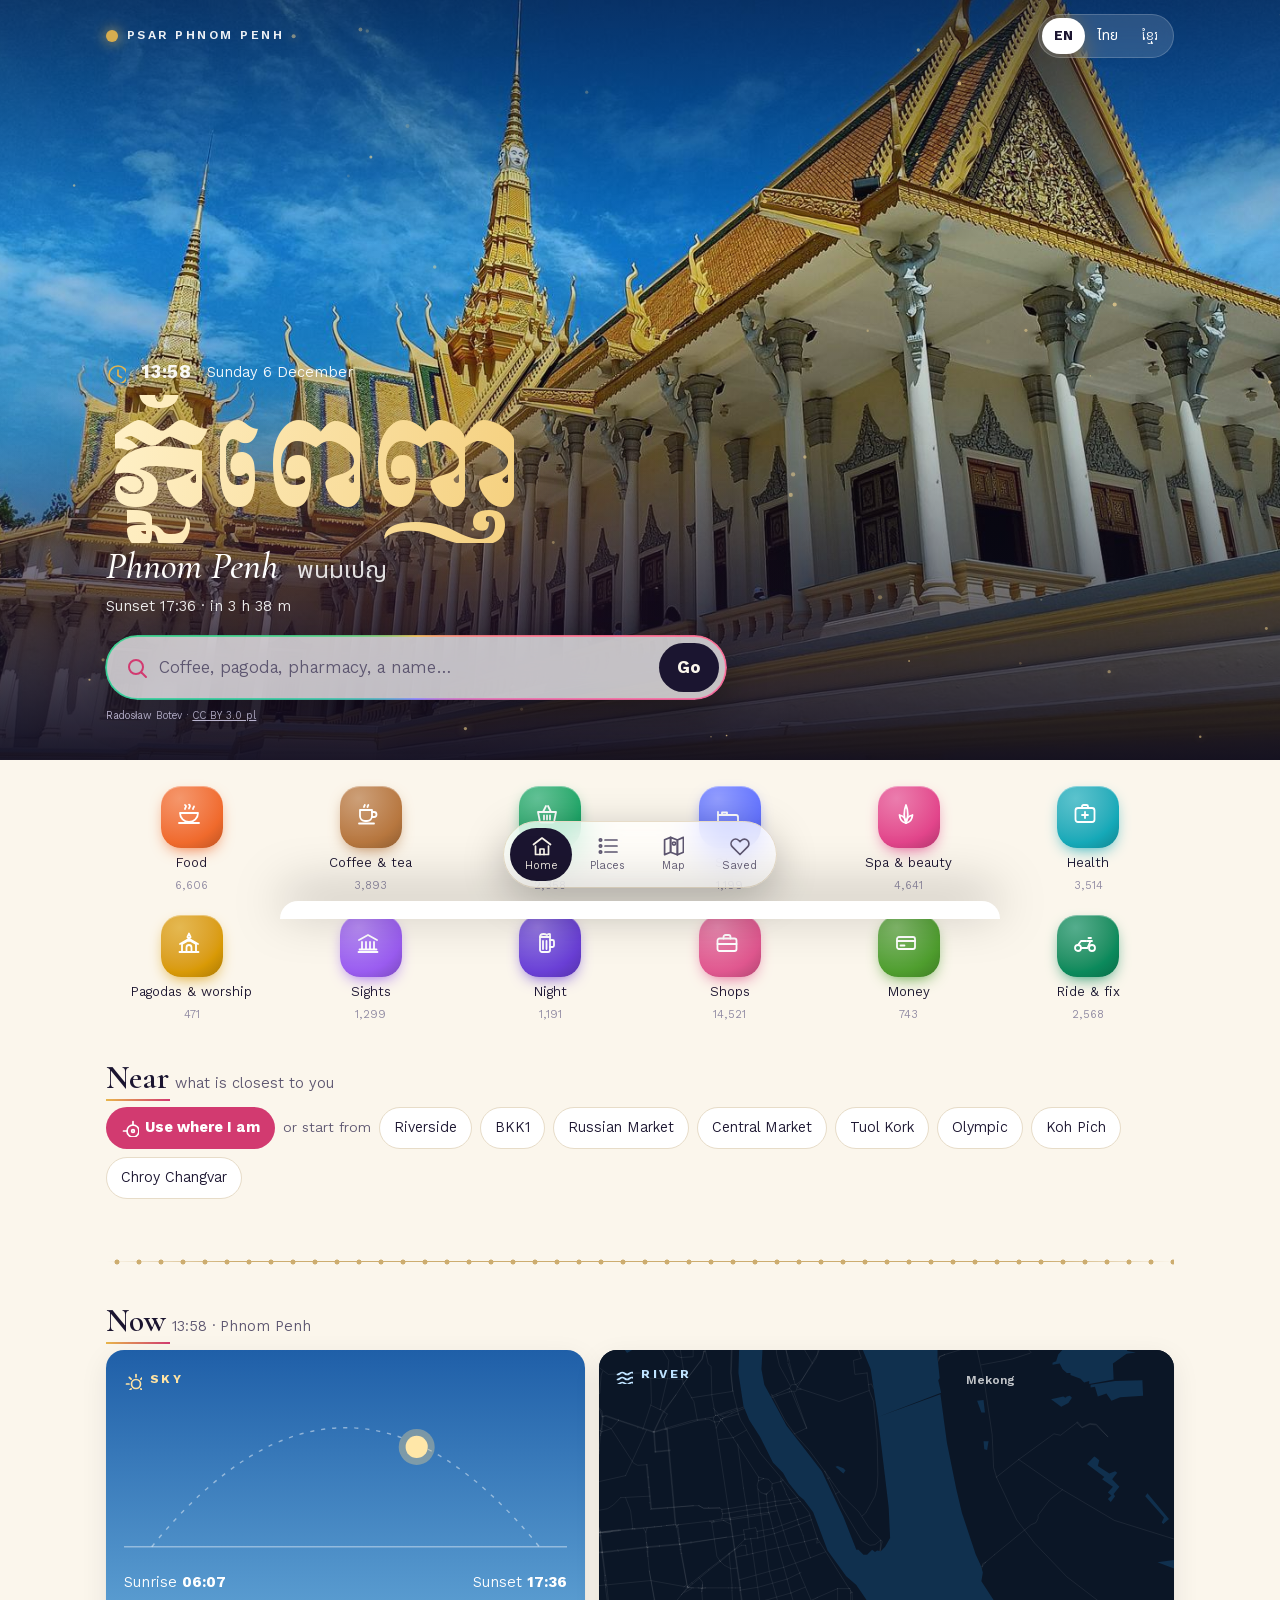
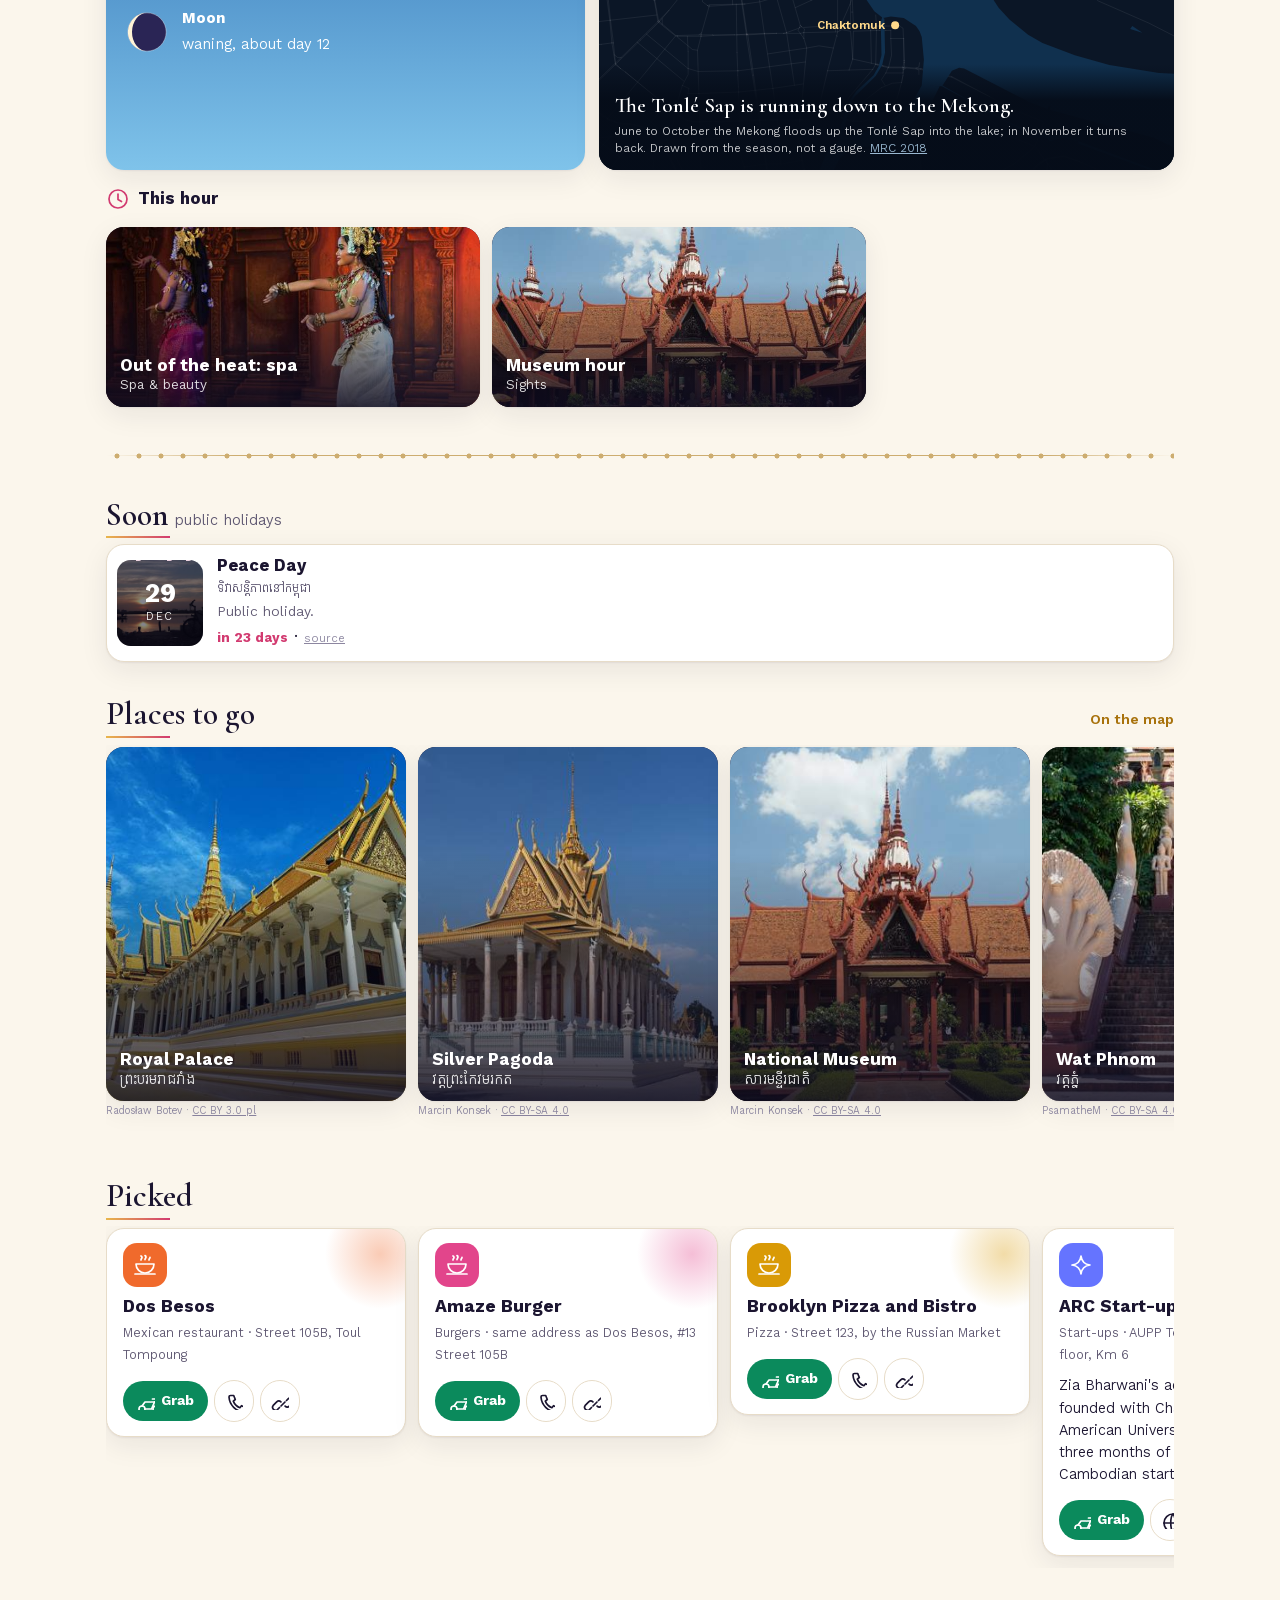
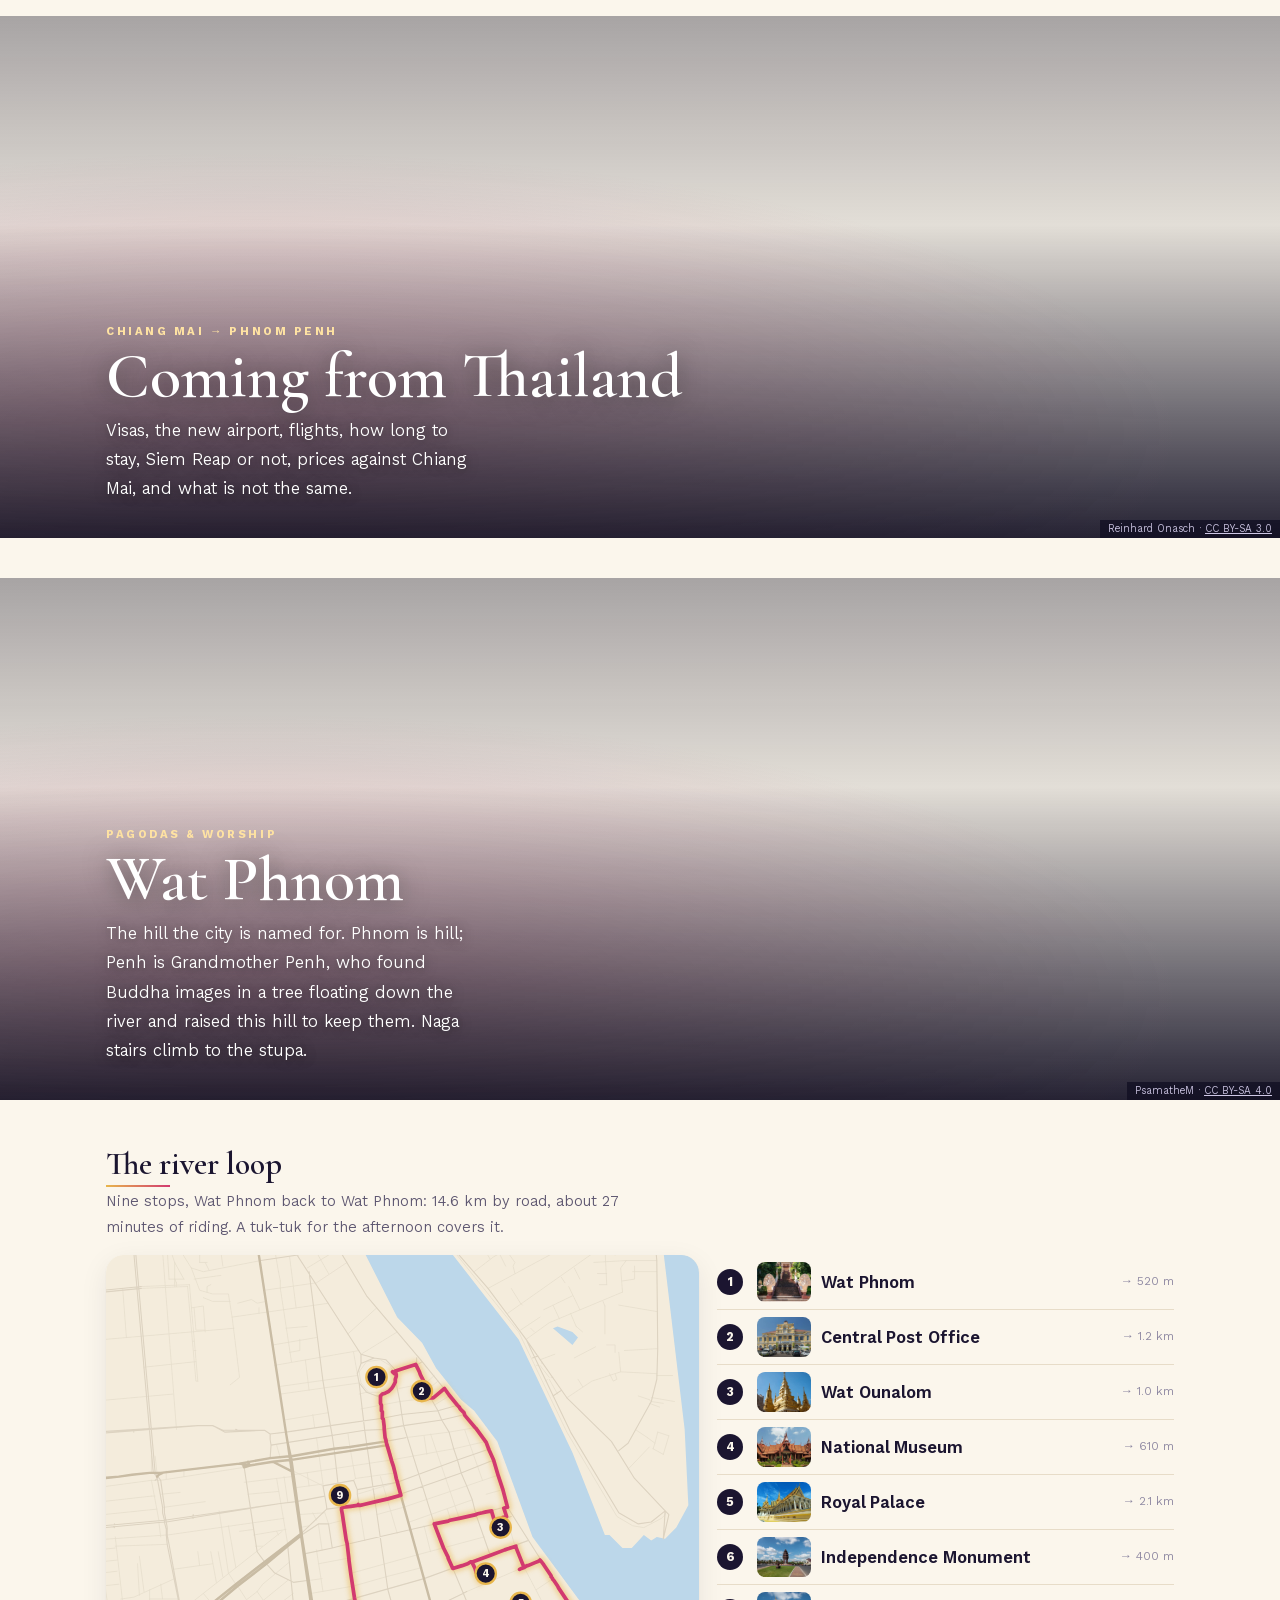
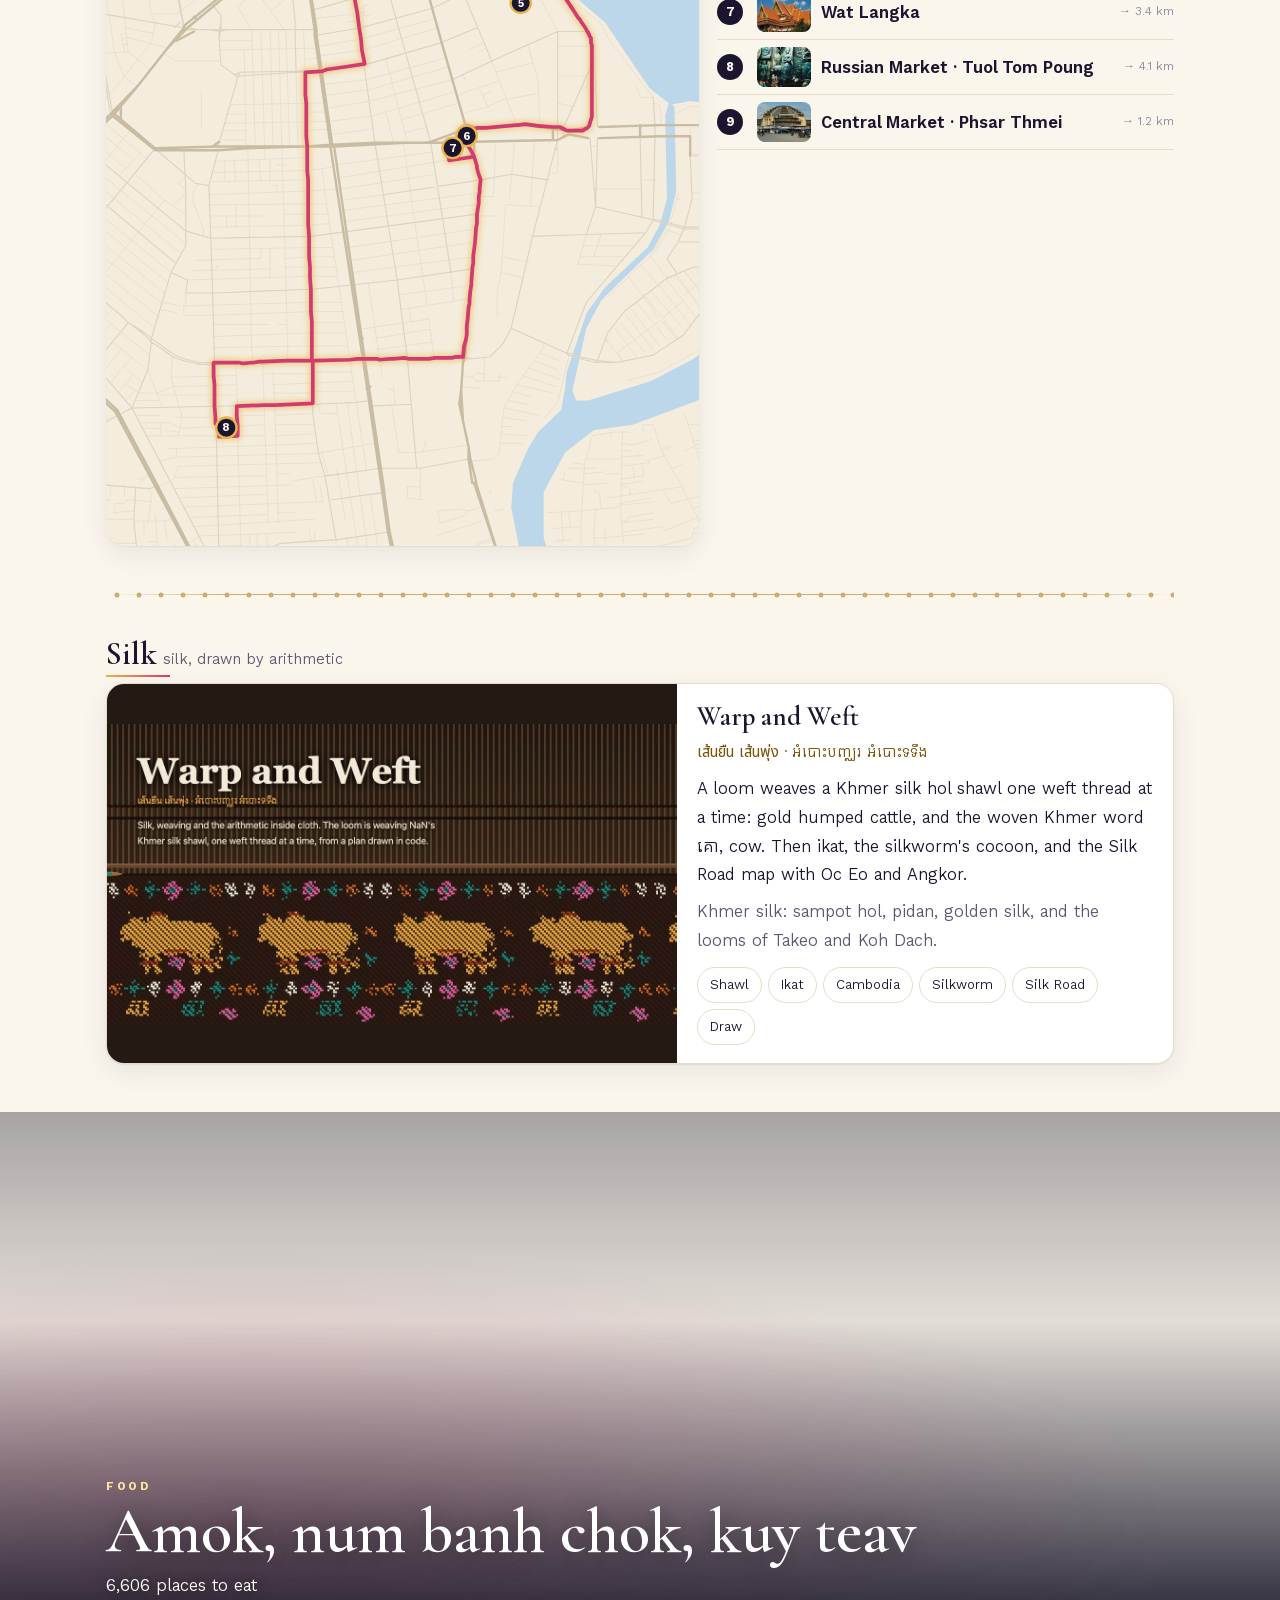
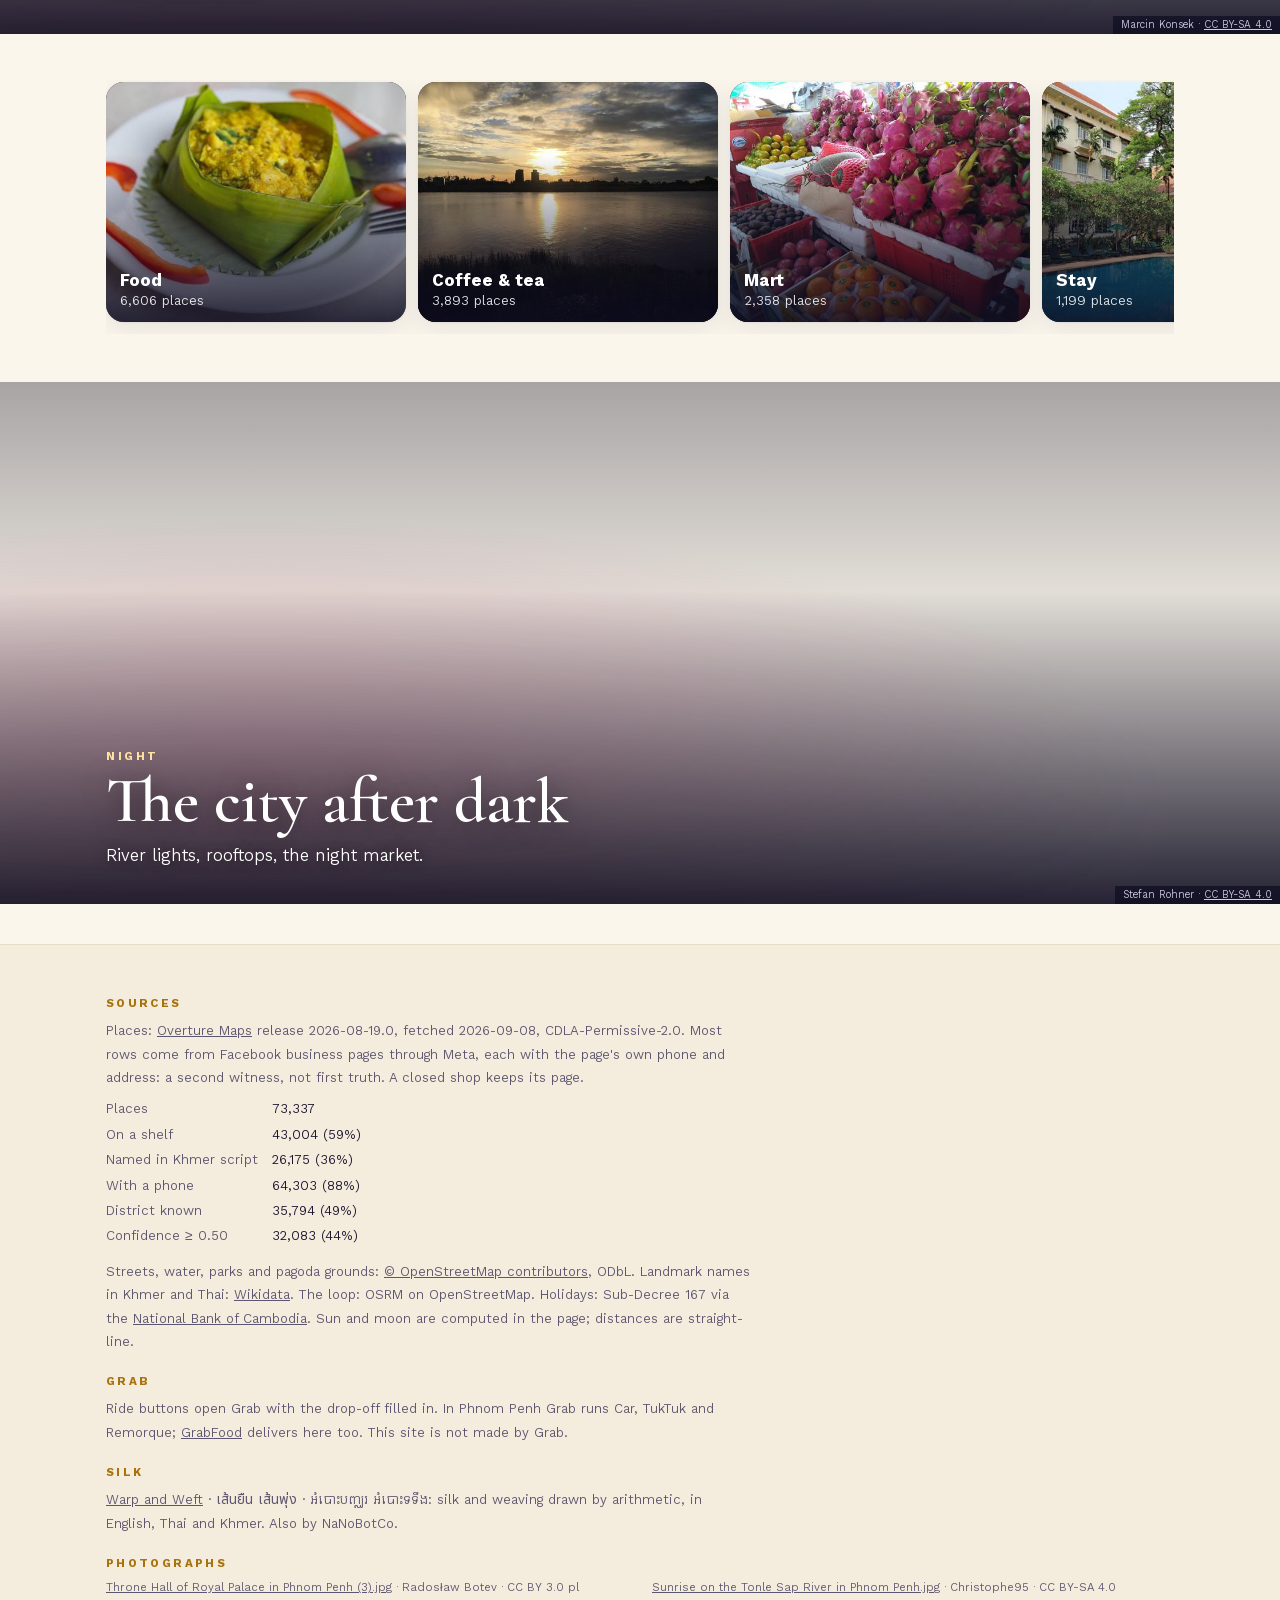
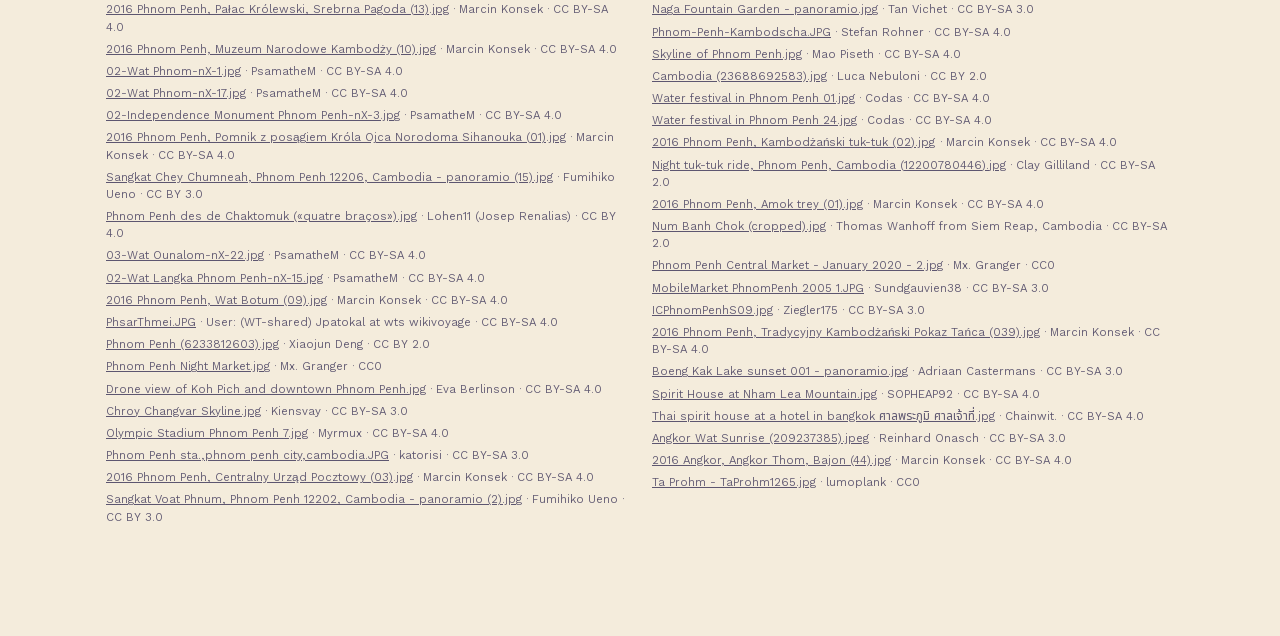
==== commit 05e8f1fd: "Trip page takes paid links from data/affiliate.json: airport cars, eSIM, fares, Angkor tours (null r" ====
--- a/docs/index.html
+++ b/docs/index.html
@@ -1549,7 +1549,7 @@
 
 /* ---------- the to-do list and the cost of the trip ---------- */
 function stepsHTML(b){
-  return '<ol class="steps">'+b.steps.map(function(st){ return '<li><span class="st-when">'+esc(L3(st.when))+'</span><b>'+esc(L3(st.what))+'</b><p>'+esc(L3(st.how))+(st.src?srcLink(st.src):"")+'</p></li>'; }).join("")+'</ol>';
+  return '<ol class="steps">'+b.steps.map(function(st){ return '<li><span class="st-when">'+esc(L3(st.when))+'</span><b>'+esc(L3(st.what))+'</b><p>'+esc(L3(st.how))+(st.src?srcLink(st.src):"")+paidLink(st.paid)+'</p></li>'; }).join("")+'</ol>';
 }
 var BW = {
  h:["What it costs","ค่าใช้จ่าย","ចំណាយ"], pass:["Passport","พาสปอร์ต","លិខិតឆ្លងដែន"], us:["Needs a visa","ต้องมีวีซ่า","ត្រូវការទិដ្ឋាការ"], thai:["Thai","ไทย","ថៃ"],
@@ -1611,7 +1611,7 @@
 function block(b){
   if(b.t==="p") return '<p>'+esc(L3(b))+(b.src?srcLink(b.src):"")+'</p>';
   if(b.t==="h") return '<h3>'+esc(L3(b))+'</h3>';
-  if(b.t==="facts") return '<dl class="facts">'+b.rows.map(function(r){ return '<dt>'+esc(L3(r.k))+'</dt><dd>'+esc(L3(r.v))+(r.src?srcLink(r.src):"")+'</dd>'; }).join("")+'</dl>';
+  if(b.t==="facts") return '<dl class="facts">'+b.rows.map(function(r){ return '<dt>'+esc(L3(r.k))+'</dt><dd>'+esc(L3(r.v))+(r.src?srcLink(r.src):"")+paidLink(r.paid)+'</dd>'; }).join("")+'</dl>';
   if(b.t==="cards") return '<div class="tcards">'+b.cards.map(function(c){ return '<div class="tcard'+(c.hot?" hot":"")+'"><span class="tc-k">'+esc(L3(c.k))+'</span><b>'+esc(L3(c.h))+'</b><p>'+esc(L3(c.p))+'</p>'+(c.src?srcLink(c.src):"")+'</div>'; }).join("")+'</div>';
   if(b.t==="prices") return priceTable();
   if(b.t==="steps") return stepsHTML(b);
@@ -1623,6 +1623,7 @@
   if(b.t==="photo") return '<figure class="tphoto"><img src="img/'+b.slug+'.jpg" alt="" loading="lazy"><figcaption>'+esc(L3(b))+' · '+credit(b.slug)+'</figcaption></figure>';
   return "";
 }
+function paidLink(p){ return p ? ' <a href="'+esc(p.url)+'" rel="sponsored nofollow noopener" target="_blank">'+esc(L3(p))+'</a> <small class="src">'+esc(L3(p.label))+'</small>' : ""; }
 function srcLink(u){ var list = Array.isArray(u)?u:[u]; return ' <span class="src">'+esc(T("source"))+' '+list.map(function(x,i){ return '<a class="src" href="'+esc(x)+'" target="_blank" rel="noopener">'+(i+1)+'</a>'; }).join(" ")+'</span>'; }
 function journeySVG(){
   var stops=[["CNX",{en:"Chiang Mai",th:"เชียงใหม่",km:"ឈៀងម៉ៃ"}],["BKK",{en:"Bangkok",th:"กรุงเทพฯ",km:"បាងកក"}],["KTI",{en:"Phnom Penh",th:"พนมเปญ",km:"ភ្នំពេញ"}],["SAI",{en:"Siem Reap",th:"เสียมราฐ",km:"សៀមរាប"}],["BKK",{en:"Bangkok",th:"กรุงเทพฯ",km:"បាងកក"}]];
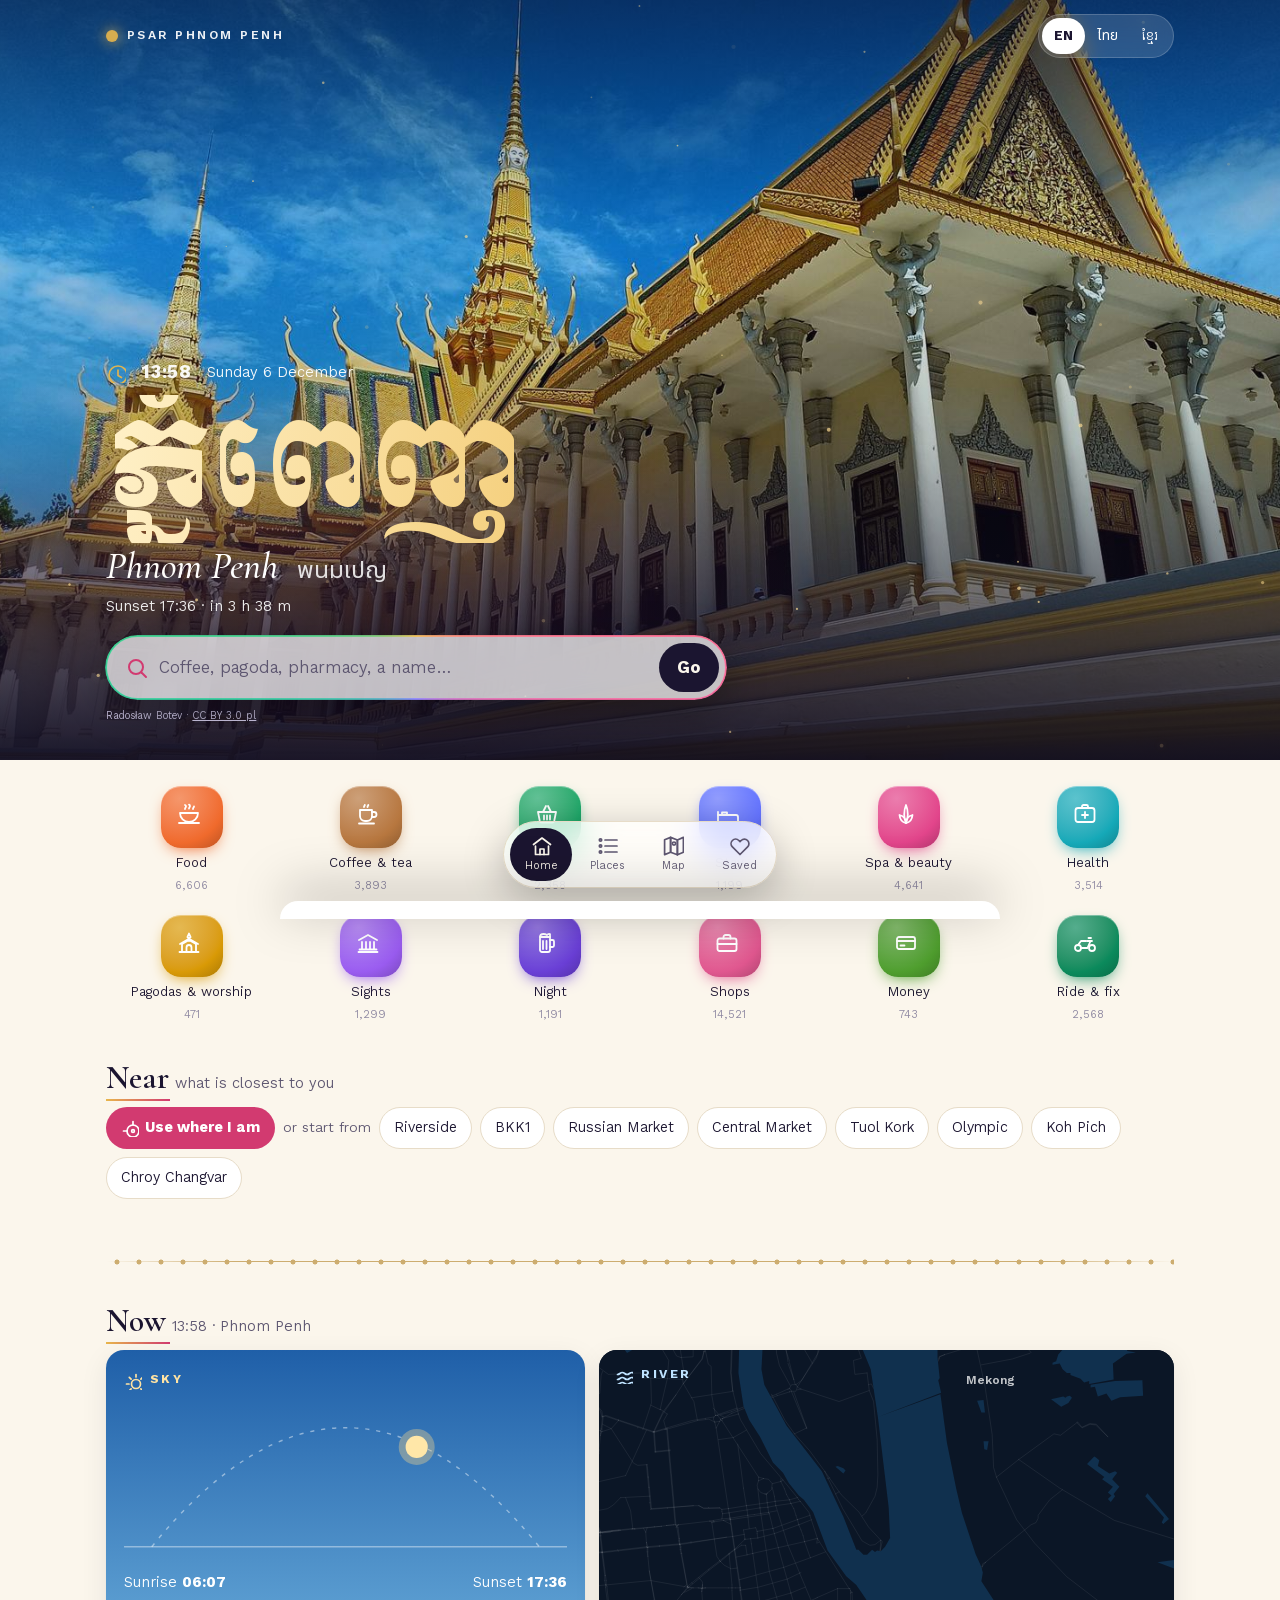
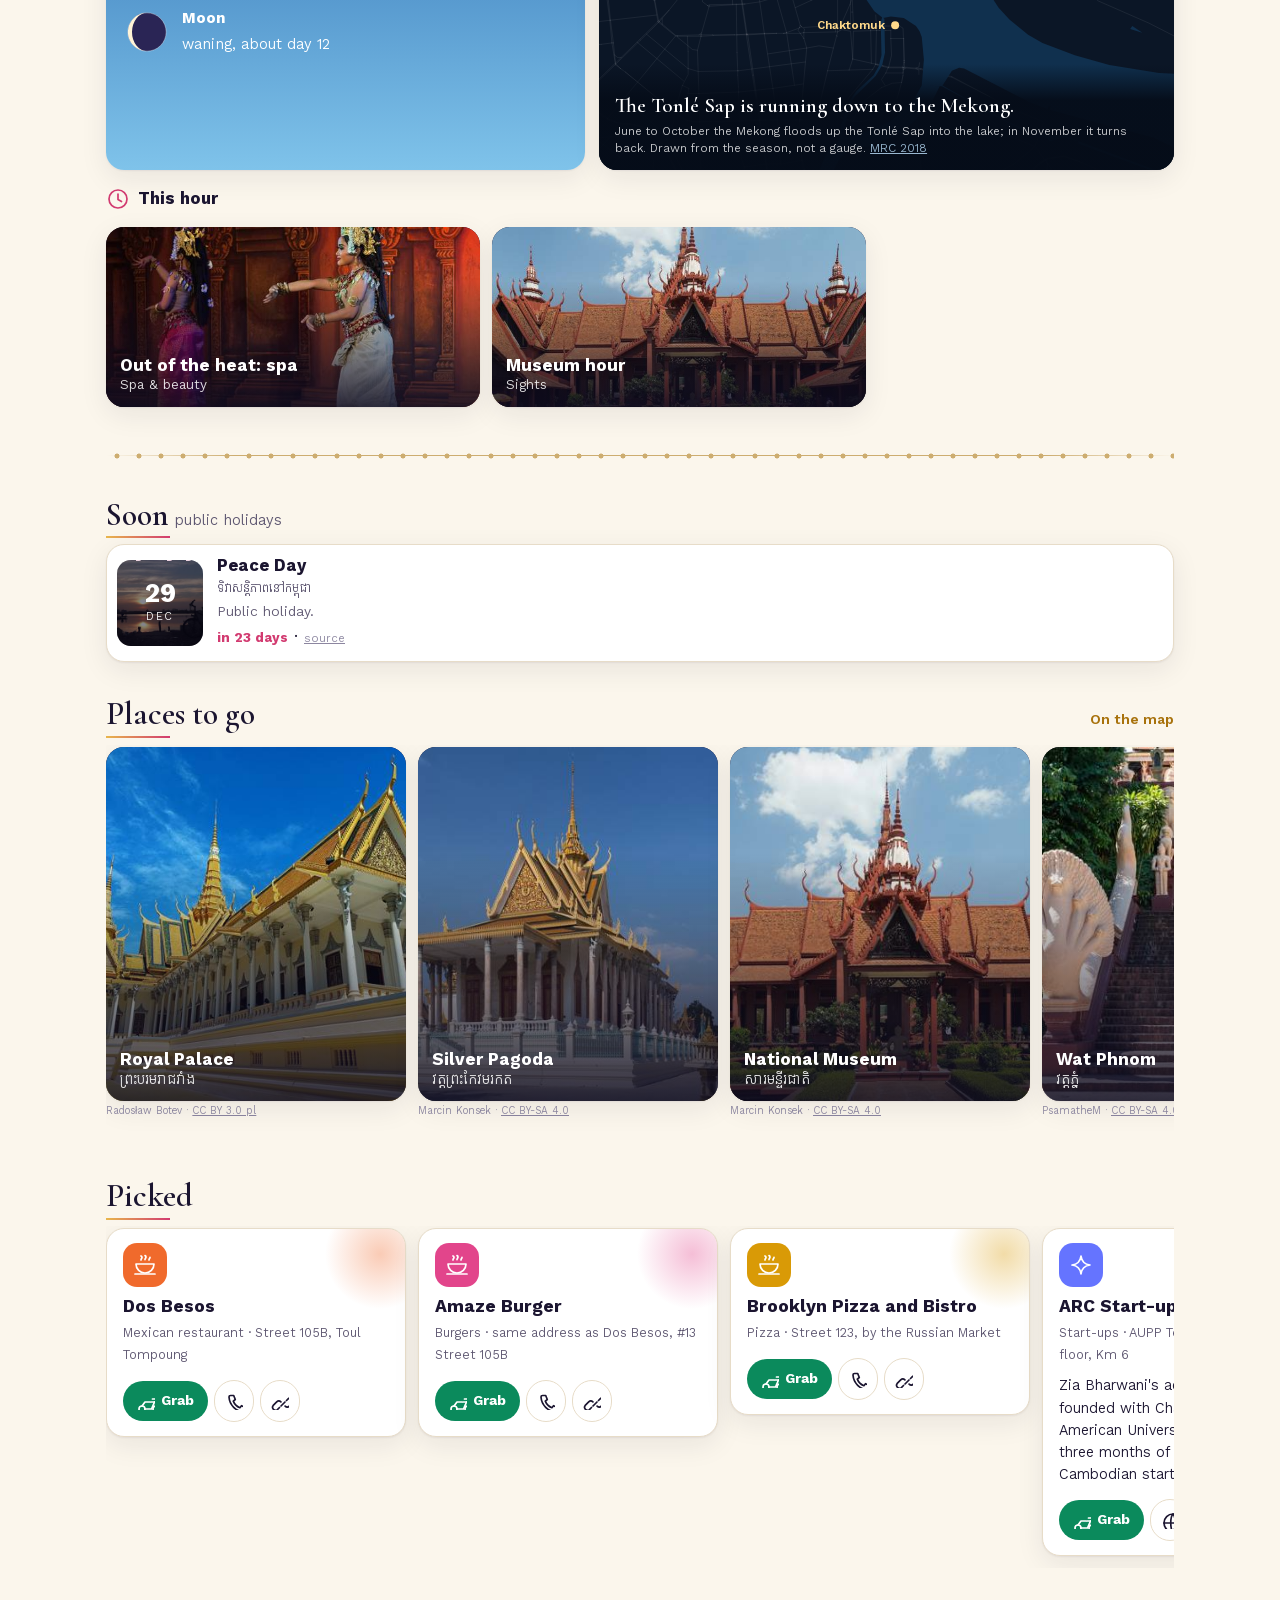
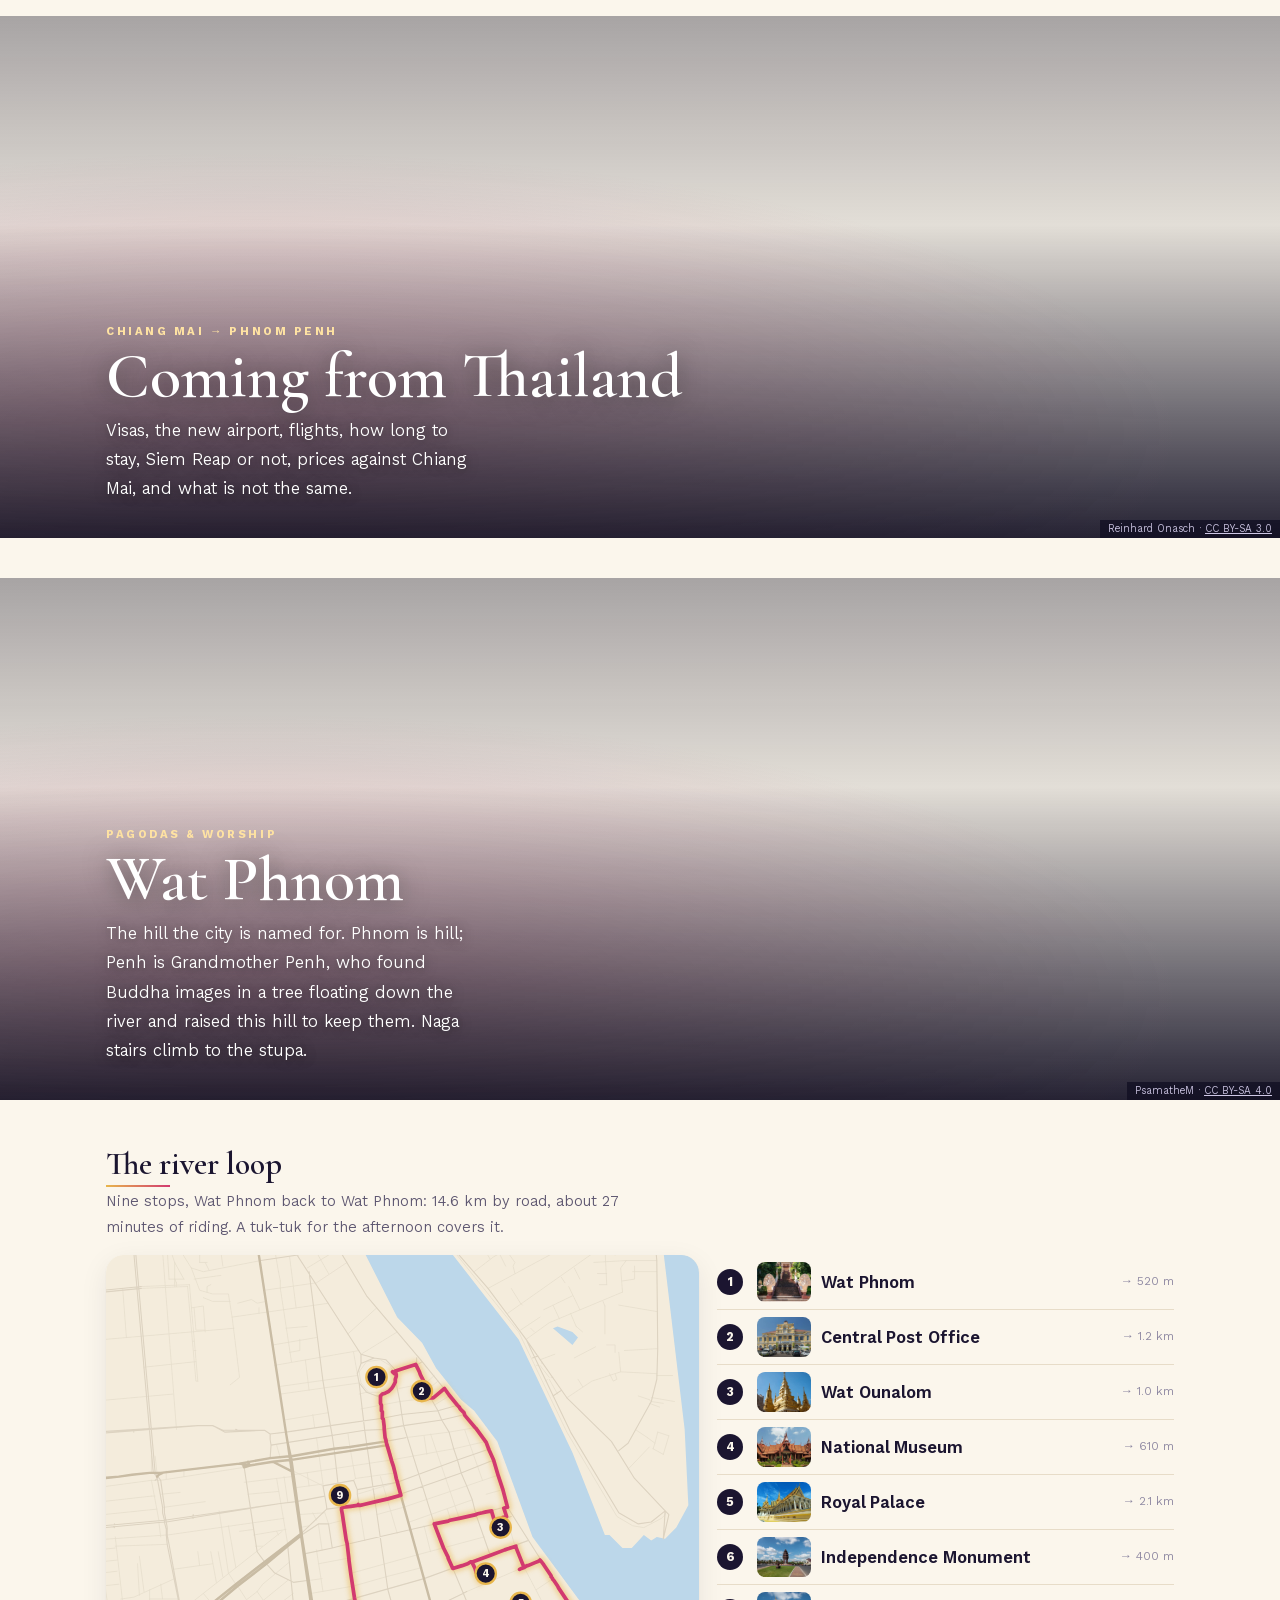
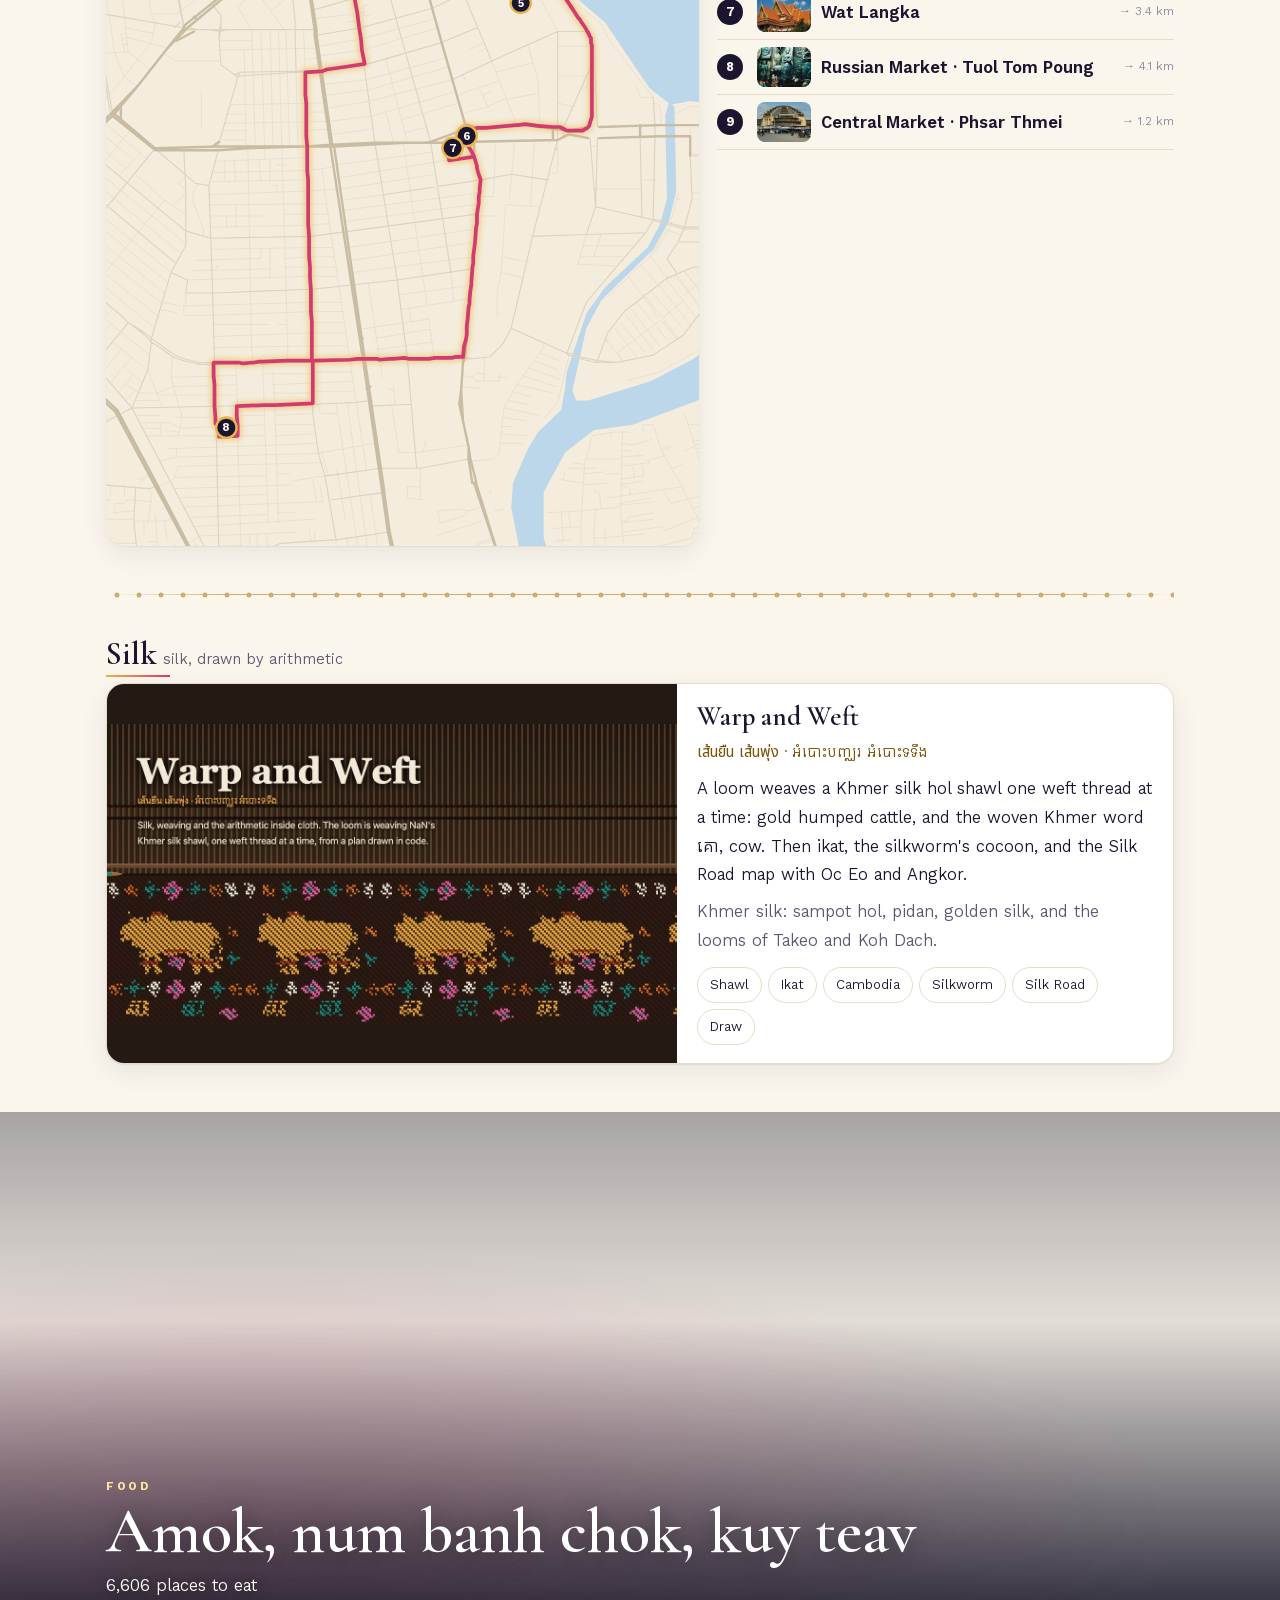
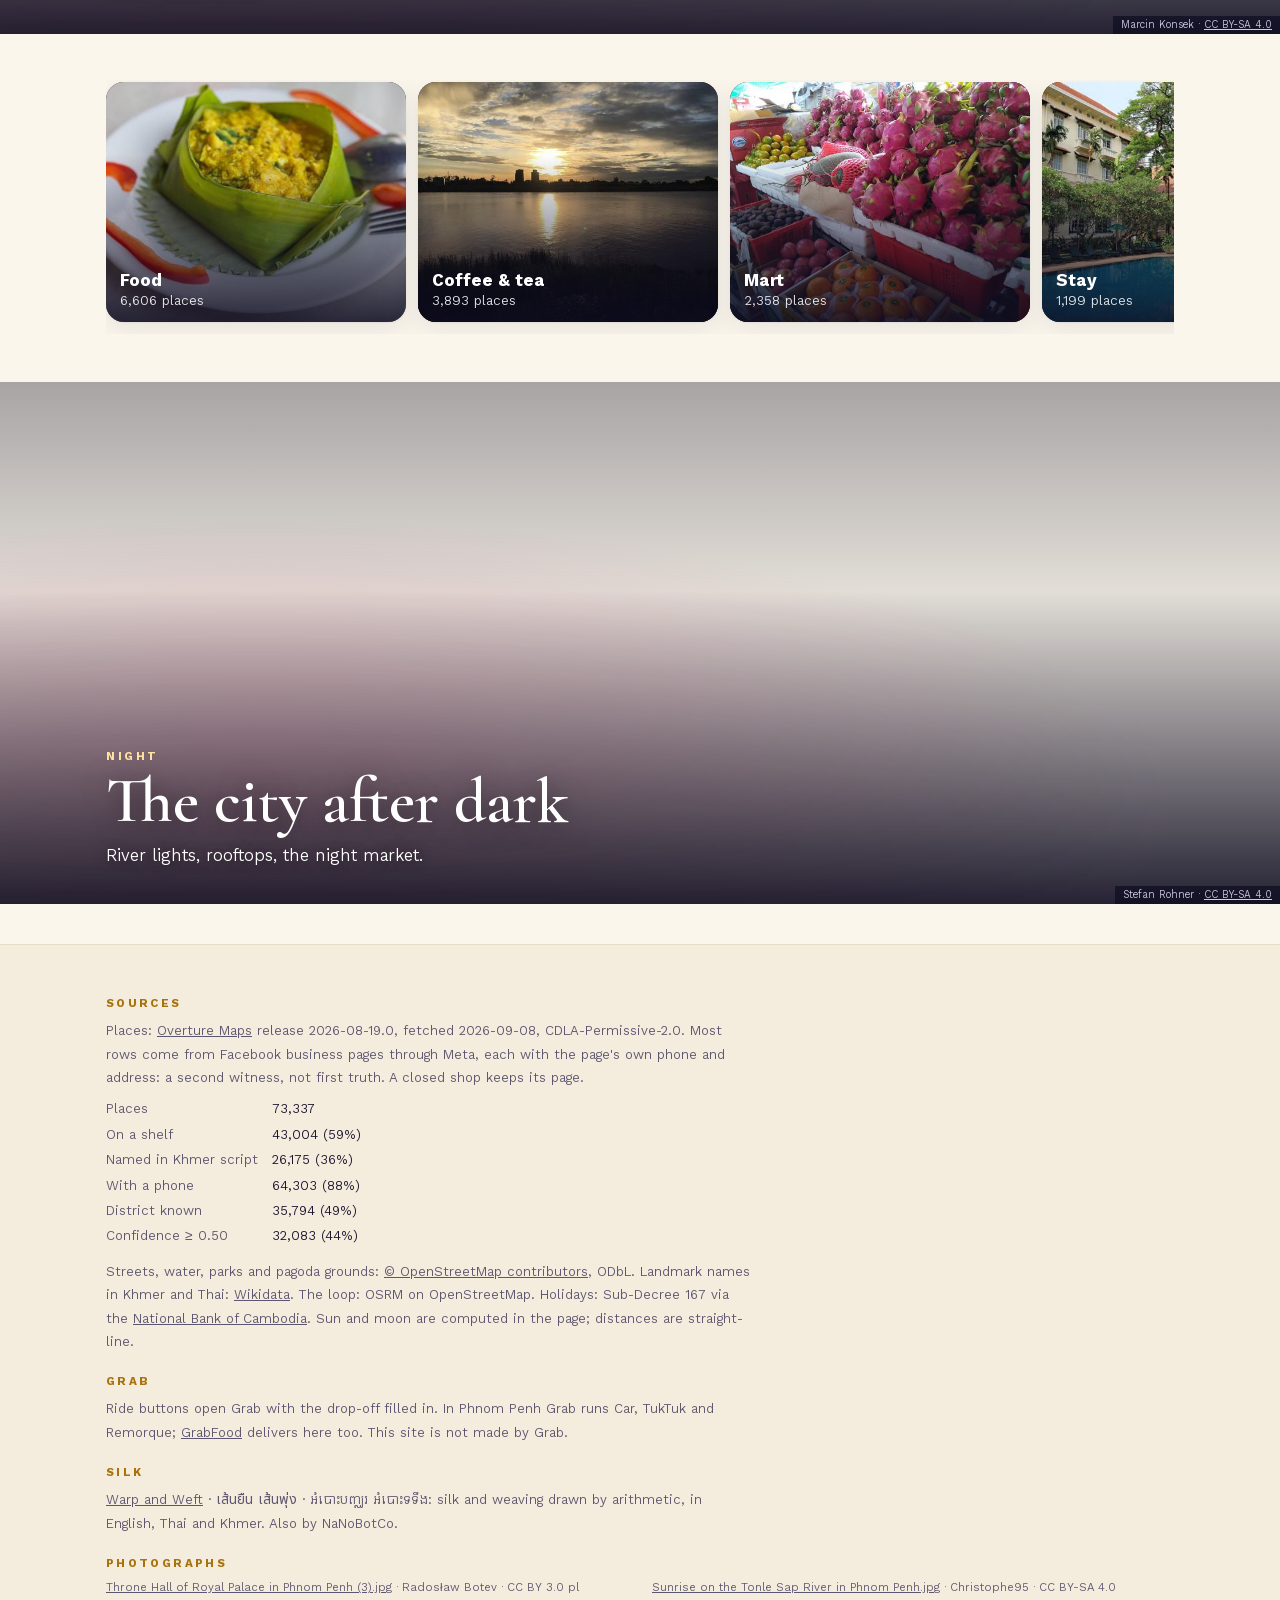
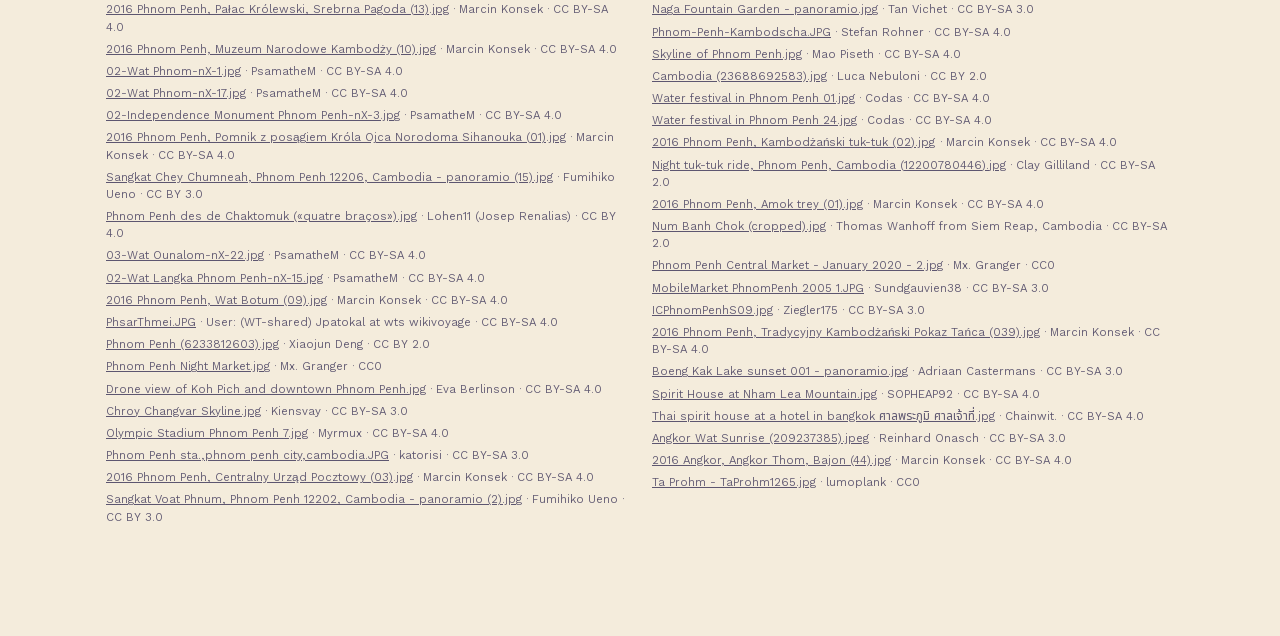
==== commit a96a1e3b: "Facts only: drop advice and warnings from reader copy Co-Authored-By: Claude Opus 5.5 <noreply@anthr" ====
--- a/docs/index.html
+++ b/docs/index.html
@@ -932,7 +932,7 @@
 <script>
 (function(){
 "use strict";
-var BOOT = {"catShelf":[0,-1,1,9,4,9,-1,4,-1,9,9,1,9,5,9,2,9,3,-1,7,-1,9,5,-1,11,-1,-1,-1,9,9,5,5,-1,0,9,0,-1,-1,8,2,9,-1,9,9,9,11,9,2,-1,-1,11,-1,4,-1,3,0,-1,-1,0,-1,-1,9,10,0,0,-1,9,10,11,0,11,9,0,4,5,6,2,-1,0,-1,9,2,-1,-1,-1,1,9,-1,-1,11,-1,-1,7,8,4,0,8,5,11,-1,0,-1,-1,11,-1,4,6,7,0,0,-1,5,11,-1,-1,-1,8,0,0,2,-1,-1,11,-1,11,-1,2,8,11,-1,-1,-1,-1,-1,-1,-1,6,-1,-1,-1,-1,-1,-1,-1,0,9,0,-1,-1,-1,0,7,8,-1,4,-1,-1,10,-1,9,-1,9,-1,7,8,0,-1,-1,-1,1,-1,-1,0,7,5,11,10,-1,8,0,-1,5,3,9,-1,10,-1,-1,9,-1,5,-1,-1,7,-1,-1,-1,-1,-1,-1,-1,5,4,9,5,-1,10,-1,-1,-1,0,-1,-1,-1,-1,0,-1,2,-1,-1,0,0,-1,-1,11,-1,-1,9,0,-1,-1,8,-1,-1,9,-1,8,5,-1,-1,-1,0,0,-1,4,0,10,-1,-1,-1,-1,5,5,-1,-1,-1,-1,-1,-1,-1,0,3,5,-1,-1,-1,-1,-1,-1,-1,-1,-1,-1,-1,-1,-1,11,-1,0,-1,-1,-1,7,-1,-1,-1,5,-1,0,-1,-1,-1,9,9,-1,-1,-1,-1,5,9,-1,-1,-1,-1,0,2,-1,-1,5,-1,11,-1,-1,1,0,-1,-1,-1,-1,-1,-1,-1,3,9,3,5,-1,-1,9,4,-1,-1,-1,-1,-1,-1,10,-1,8,-1,11,-1,7,-1,-1,-1,0,-1,0,-1,7,-1,-1,6,6,-1,-1,-1,-1,-1,-1,-1,-1,3,8,-1,-1,0,-1,10,-1,-1,-1,-1,-1,8,-1,2,-1,0,-1,-1,-1,-1,-1,-1,-1,-1,-1,-1,-1,-1,-1,-1,-1,-1,3,5,0,-1,-1,0,9,5,-1,-1,-1,-1,-1,-1,7,-1,7,-1,-1,-1,0,-1,-1,-1,-1,0,-1,-1,-1,-1,0,-1,-1,-1,-1,-1,-1,-1,-1,-1,-1,2,-1,6,-1,-1,-1,0,9,-1,-1,-1,-1,-1,0,8,-1,-1,-1,-1,7,-1,10,-1,-1,-1,-1,-1,-1,-1,-1,-1,-1,-1,-1,-1,-1,-1,-1,-1,7,-1,7,-1,7,-1,9,7,-1,-1,-1,-1,-1,11,-1,-1,-1,-1,7,6,-1,2,9,-1,-1,-1,0,0,-1,7,-1,-1,4,-1,0,3,2,-1,-1,-1,-1,-1,-1,7,-1,-1,5,-1,-1,-1,-1,-1,-1,10,-1,-1,-1,-1,-1,-1,-1,7,-1,7,-1,4,-1,7,7,-1,-1,-1,0,-1,11,0,-1,8,0,0,5,-1,-1,-1,-1,-1,-1,-1,4,-1,-1,-1,6,9,-1,-1,0,-1,8,-1,0,3,-1,-1,-1,-1,-1,-1,-1,-1,-1,-1,0,-1,-1,-1,-1,4,-1,-1,-1,0,-1,0,-1,0,11,-1,-1,-1,0,0,-1,-1,-1,-1,0,-1,9,-1,-1,-1,8,-1,-1,-1,-1,-1,-1,-1,-1,-1,-1,5,-1,-1,-1,-1,-1,-1,-1,-1,-1,-1,-1,-1,-1,-1,5,10,-1,-1,-1,-1,11,-1,-1,4,7,-1,-1,-1,-1,0,-1,-1,-1,0,-1,6,0,-1,-1,-1,-1,-1,5,8,-1,-1,-1,-1,0,0,-1,-1,-1,0,-1,-1,-1,-1,-1,-1,-1,0,8,-1,-1,-1,8,-1,-1,-1,-1,0,9,-1,-1,6,-1,-1,-1,-1,-1,-1,-1,9,-1,-1,-1,0,-1,9,-1,-1,5,-1,-1,-1,-1,-1,-1,-1,-1,6,-1,0,-1,7,0,-1,0,-1,-1,-1,-1,7,-1,-1,9,8,-1,0,-1,-1,-1,-1,-1,-1,-1,0,3,-1,-1,-1,-1,-1,-1,-1,-1,-1,-1,7,-1,0,-1,-1,-1,-1,-1,-1,-1,-1,-1,-1,3,5,-1,10,-1,0,-1,0,-1,-1,-1,9,0,-1,-1,-1,-1,7,2,-1,7,-1,-1,-1],"shelves":[{"id":"food","icon":"i-food","en":"Food","th":"อาหาร","km":"ម្ហូប","grab":"food","photo":"amok","n":6606},{"id":"coffee","icon":"i-coffee","en":"Coffee & tea","th":"กาแฟ ชา","km":"កាហ្វេ តែ","grab":"food","photo":"hero-dawn","n":3893},{"id":"mart","icon":"i-basket","en":"Mart","th":"ของใช้ ตลาด","km":"ផ្សារ ម៉ាត","grab":"mart","photo":"fruit","n":2358},{"id":"stay","icon":"i-bed","en":"Stay","th":"ที่พัก","km":"ស្នាក់នៅ","grab":"hotels","photo":"le-royal","n":1199},{"id":"spa","icon":"i-spa","en":"Spa & beauty","th":"สปา ความงาม","km":"ស្ប៉ា សម្ផស្ស","grab":null,"photo":"apsara","n":4641},{"id":"health","icon":"i-health","en":"Health","th":"สุขภาพ","km":"សុខភាព","grab":null,"photo":null,"n":3514},{"id":"wat","icon":"i-wat","en":"Pagodas & worship","th":"วัด ศาสนสถาน","km":"វត្ត ទីសក្ការៈ","grab":null,"photo":"wat-phnom-gold","n":471},{"id":"sights","icon":"i-museum","en":"Sights","th":"ที่เที่ยว","km":"កន្លែងកម្សាន្ត","grab":null,"photo":"independence","n":1299},{"id":"night","icon":"i-beer","en":"Night","th":"กลางคืน","km":"ពេលយប់","grab":null,"photo":"hero-night","n":1191},{"id":"shop","icon":"i-shop","en":"Shops","th":"ร้านค้า","km":"ហាង","grab":"mart","photo":"central-market","n":14521},{"id":"money","icon":"i-atm","en":"Money","th":"เงิน","km":"លុយ","grab":null,"photo":null,"n":743},{"id":"ride","icon":"i-ride","en":"Ride & fix","th":"เดินทาง ซ่อมรถ","km":"ធ្វើដំណើរ ជួសជុល","grab":"transport","photo":"tuk-tuk","n":2568}],"khan":[["ចំការមន","Chamkar Mon"],["ដូនពេញ","Daun Penh"],["ប្រាំពីរមករា","Prampi Makara"],["ទួលគោក","Tuol Kouk"],["ដង្កោ","Dangkao"],["មានជ័យ","Mean Chey"],["ឫស្សីកែវ","Russey Keo"],["សែនសុខ","Sen Sok"],["ពោធិ៍សែនជ័យ","Pou Senchey"],["ជ្រោយចង្វារ","Chroy Changvar"],["ព្រែកព្នៅ","Prek Pnov"],["ច្បារអំពៅ","Chbar Ampov"]],"landmarks":[{"id":"royal-palace","q":"Q420618","lat":11.563681,"lng":104.931119,"shelf":"sights","en":"Royal Palace","km":"ព្រះបរមរាជវាំង","th":"พระบรมราชวัง","t_en":"The King lives here. The Throne Hall's gold spire faces the river; the Silver Pagoda stands inside the same walls.","t_th":"ที่ประทับของพระมหากษัตริย์ ยอดทองของพระที่นั่งหันหน้าสู่แม่น้ำ วัดพระแก้วมรกตอยู่ในกำแพงเดียวกัน","t_km":"ព្រះមហាក្សត្រគង់នៅទីនេះ។ កំពូលមាសនៃព្រះទីនាំងបែរមុខទៅទន្លេ ហើយវត្តព្រះកែវមរកតស្ថិតនៅក្នុងកំពែងតែមួយ។"},{"id":"silver-pagoda","q":"Q2641555","lat":11.562481,"lng":104.931665,"shelf":"wat","en":"Silver Pagoda","km":"វត្តព្រះកែវមរកត","th":"วัดพระแก้วมรกต","t_en":"Inside the palace walls. The floor is laid with 5,329 silver tiles.","t_th":"อยู่ในเขตพระราชวัง พื้นปูด้วยแผ่นเงิน 5,329 แผ่น","t_km":"ស្ថិតនៅក្នុងកំពែងព្រះបរមរាជវាំង។ កម្រាលធ្វើពីក្បាលឥដ្ឋប្រាក់ 5,329 ផ្ទាំង។"},{"id":"national-museum","q":"Q1929750","lat":11.565278,"lng":104.929167,"shelf":"sights","en":"National Museum","km":"សារមន្ទីរជាតិ","th":"พิพิธภัณฑ์แห่งชาติกัมพูชา","t_en":"Red halls around a courtyard garden, opened in 1920. Angkor-era stone gods inside.","t_th":"อาคารสีแดงล้อมสวนกลาง เปิดเมื่อปี 1920 ข้างในมีเทวรูปหินสมัยพระนคร","t_km":"អគារពណ៌ក្រហមព័ទ្ធជុំវិញសួនច្បារកណ្ដាល បើកនៅឆ្នាំ 1920។ ខាងក្នុងមានរូបចម្លាក់ថ្មសម័យអង្គរ។"},{"id":"wat-phnom","q":"Q1818101","lat":11.576036,"lng":104.923067,"shelf":"wat","en":"Wat Phnom","km":"វត្តភ្នំ","th":"วัดพนม","t_en":"The hill the city is named for. Phnom is hill; Penh is Grandmother Penh, who found Buddha images in a tree floating down the river and raised this hill to keep them. Naga stairs climb to the stupa.","t_th":"เนินที่เป็นชื่อเมือง พนมแปลว่าเนินเขา เพ็ญคือยายเพ็ญ ผู้พบพระพุทธรูปในต้นไม้ที่ลอยมาตามน้ำ แล้วก่อเนินนี้ขึ้นเก็บไว้ บันไดนาคพาขึ้นไปถึงเจดีย์","t_km":"ភ្នំដែលជាឈ្មោះរបស់ទីក្រុង។ យាយពេញបានរកឃើញព្រះពុទ្ធរូបនៅក្នុងដើមគគីរដែលអណ្ដែតមកតាមទន្លេ ហើយបានលើកភ្នំនេះដើម្បីតម្កល់។ ជណ្ដើរនាគនាំឡើងទៅចេតិយ។"},{"id":"independence","q":"Q1108673","lat":11.5564,"lng":104.9281,"shelf":"sights","en":"Independence Monument","km":"វិមានឯករាជ្យ","th":"อนุสาวรีย์เอกราช","t_en":"A lotus-shaped tower from 1958 by the architect Vann Molyvann, for independence from France in 1953.","t_th":"หอรูปดอกบัว สร้างปี 1958 ออกแบบโดยสถาปนิก วัณณ์ โมลีวัณณ์ ฉลองเอกราชจากฝรั่งเศสปี 1953","t_km":"វិមានរាងផ្កាឈូក សាងសង់ឆ្នាំ 1958 ដោយស្ថាបត្យករ វណ្ណ ម៉ូលីវណ្ណ ដើម្បីរំលឹកឯករាជ្យពីបារាំងឆ្នាំ 1953។"},{"id":"sihanouk-memorial","q":"Q30637183","lat":11.55649,"lng":104.93004,"shelf":"sights","en":"King-Father Sihanouk statue","km":"ព្រះបរមរូប ព្រះបាទ នរោត្តម សីហនុ","th":"พระบรมรูปพระบิดา นโรดม สีหนุ","t_en":"The King-Father in bronze under a gold spire, unveiled in 2013, beside the Independence Monument.","t_th":"พระบรมรูปสำริดใต้ยอดปราสาททอง เปิดปี 2013 อยู่ข้างอนุสาวรีย์เอกราช","t_km":"ព្រះបរមរូបសំរិទ្ធ ព្រះបាទ នរោត្តម សីហនុ នៅក្រោមកំពូលមាស សម្ពោធឆ្នាំ 2013 នៅក្បែរវិមានឯករាជ្យ។"},{"id":"riverside","q":"Q7530912","lat":11.566742,"lng":104.932031,"shelf":"sights","en":"Riverside · Sisowath Quay","km":"មាត់ទន្លេ · ស៊ីសុវត្ថិ","th":"ริมน้ำ · ถนนศรีสวัสดิ์","t_en":"The promenade along the Tonlé Sap: flags, palms, evening aerobics, the sunset behind the city.","t_th":"ทางเดินเลียบแม่น้ำโตนเลสาบ ธงชาติ ต้นปาล์ม เต้นแอโรบิกตอนเย็น","t_km":"ផ្លូវដើរលេងតាមបណ្ដោយទន្លេសាប៖ ទង់ជាតិ ដើមដូង ហាត់ប្រាណពេលល្ងាច និងថ្ងៃលិច។"},{"id":"chaktomuk","q":"Q5068437","lat":11.56267,"lng":104.9349,"shelf":"sights","en":"Chaktomuk · Four Faces","km":"ចតុមុខ","th":"จตุมุข · สี่หน้า","t_en":"Where the Mekong, the Tonlé Sap and the Bassac meet in front of the palace: four arms of water, four faces.","t_th":"จุดที่แม่น้ำโขง โตนเลสาบ และบาสัก มาบรรจบกันหน้าพระราชวัง สี่แขนของน้ำ สี่หน้า","t_km":"កន្លែងដែលទន្លេមេគង្គ ទន្លេសាប និងទន្លេបាសាក់ ជួបគ្នានៅមុខព្រះបរមរាជវាំង៖ ដៃទឹកបួន មុខបួន។"},{"id":"wat-ounalom","q":"Q3104564","lat":11.5678,"lng":104.93,"shelf":"wat","en":"Wat Ounalom","km":"វត្តឧណ្ណាលោម","th":"วัดอุณาโลม","t_en":"Home of the head of Cambodia's largest Buddhist order, on the riverside. Gold and white stupas.","t_th":"ที่ประทับของพระสังฆราชคณะมหานิกาย ริมแม่น้ำ เจดีย์ทองและขาว","t_km":"ទីគង់របស់សម្ដេចព្រះសង្ឃរាជគណៈមហានិកាយ នៅមាត់ទន្លេ។ ចេតិយពណ៌មាស និងពណ៌ស។"},{"id":"wat-langka","q":"Q2039367","lat":11.555747,"lng":104.927317,"shelf":"wat","en":"Wat Langka","km":"វត្តលង្កា","th":"วัดลังกา","t_en":"One of the city's oldest pagodas, a short walk from the Independence Monument.","t_th":"วัดเก่าแก่ที่สุดแห่งหนึ่งของเมือง เดินไม่ไกลจากอนุสาวรีย์เอกราช","t_km":"វត្តចាស់ជាងគេមួយរបស់ទីក្រុង ដើរបន្តិចពីវិមានឯករាជ្យ។"},{"id":"wat-botum","q":"Q7972919","lat":11.5594,"lng":104.931,"shelf":"wat","en":"Wat Botum","km":"វត្តបទុមវតី","th":"วัดปทุมวดี","t_en":"The Lotus Pagoda. The park in front fills up at dusk.","t_th":"วัดดอกบัว สวนหน้าวัดคึกคักตอนเย็น","t_km":"វត្តបទុមវតី (បទុម គឺផ្កាឈូក)។ សួនមុខវត្តមានមនុស្សច្រើនពេលល្ងាច។"},{"id":"central-market","q":"Q190668","lat":11.569575,"lng":104.921022,"shelf":"mart","en":"Central Market · Phsar Thmei","km":"ផ្សារធំថ្មី","th":"ตลาดกลาง · พซาร์ทะไม","t_en":"An Art Deco dome from 1937 with four arms of stalls: gold, watches, fruit, flowers.","t_th":"โดมอาร์ตเดโค สร้างปี 1937 สี่ปีกเต็มไปด้วยร้าน ทอง นาฬิกา ผลไม้ ดอกไม้","t_km":"ដំបូលរាងមូលបែបអាតដេកូ សាងសង់ឆ្នាំ 1937 មានស្លាបបួនពេញដោយតូប៖ មាស នាឡិកា ផ្លែឈើ ផ្កា។"},{"id":"russian-market","q":"Q2621748","lat":11.540433,"lng":104.914681,"shelf":"mart","en":"Russian Market · Tuol Tom Poung","km":"ផ្សារទួលទំពូង","th":"ตลาดรัสเซีย · ตวลทุมปูง","t_en":"Named for the Russians who shopped here in the 1980s. Silk, carvings, spare parts and coffee stalls in a maze.","t_th":"ได้ชื่อจากชาวรัสเซียที่มาจับจ่ายในทศวรรษ 1980 ผ้าไหม งานแกะสลัก อะไหล่ และร้านกาแฟในตรอกวกวน","t_km":"ហៅថាផ្សាររុស្ស៊ី ព្រោះជនជាតិរុស្ស៊ីធ្លាប់មកទិញឥវ៉ាន់នៅទីនេះក្នុងទសវត្សរ៍ 1980។ សូត្រ ចម្លាក់ គ្រឿងបន្លាស់ និងតូបកាហ្វេ ក្នុងច្រកដើរវាងវៀន។"},{"id":"night-market","q":null,"lat":11.57404,"lng":104.9272,"shelf":"food","en":"Night Market · Phsar Reatrey","km":"ផ្សាររាត្រី","th":"ตลาดกลางคืน","t_en":"On the riverside at Phsar Kandal: clothes stalls, grills, mats on the ground to eat on.","t_th":"ริมแม่น้ำแถวตลาดกันดาล ร้านเสื้อผ้า ของปิ้งย่าง ปูเสื่อนั่งกิน","t_km":"នៅមាត់ទន្លេជិតផ្សារកណ្ដាល៖ តូបសម្លៀកបំពាក់ សាច់អាំង និងកន្ទេលក្រាលលើដីសម្រាប់អង្គុយញ៉ាំ។"},{"id":"koh-pich","q":"Q42556734","lat":11.546575,"lng":104.940346,"shelf":"sights","en":"Koh Pich · Diamond Island","km":"កោះពេជ្រ","th":"เกาะเพชร","t_en":"An island in the Bassac turned into a new town: wedding halls, towers, a copy of the Arc de Triomphe.","t_th":"เกาะกลางแม่น้ำบาสักที่กลายเป็นเมืองใหม่ หอจัดงานแต่ง ตึกสูง และประตูชัยจำลอง","t_km":"កោះមួយនៅទន្លេបាសាក់ ដែលក្លាយជាទីក្រុងថ្មី៖ សាលមង្គលការ អគារខ្ពស់ៗ និងក្លោងទ្វារជ័យជំនះចម្លង។"},{"id":"chroy-changvar","q":null,"lat":11.59024,"lng":104.92535,"shelf":"sights","en":"Chroy Changvar","km":"ជ្រោយចង្វារ","th":"จรอยจังวา","t_en":"Across the Japanese Friendship Bridge: the peninsula between the Tonlé Sap and the Mekong, a riverside park and night market.","t_th":"ข้ามสะพานมิตรภาพญี่ปุ่นไป คือแหลมระหว่างโตนเลสาบกับแม่น้ำโขง มีสวนริมน้ำและตลาดกลางคืน","t_km":"ឆ្លងស្ពានមិត្តភាពខ្មែរ-ជប៉ុនទៅ៖ ជ្រោយរវាងទន្លេសាប និងទន្លេមេគង្គ មានសួនមាត់ទន្លេ និងផ្សាររាត្រី។"},{"id":"olympic","q":"Q2021522","lat":11.558361,"lng":104.912083,"shelf":"sights","en":"Olympic Stadium","km":"ពហុកីឡដ្ឋានជាតិអូឡាំពិក","th":"สนามกีฬาโอลิมปิก","t_en":"Vann Molyvann's stadium from 1964. At dusk the stands fill with people jogging and dancing.","t_th":"สนามกีฬาของวัณณ์ โมลีวัณณ์ สร้างปี 1964 ตอนเย็นผู้คนมาวิ่งและเต้นบนอัฒจันทร์","t_km":"ពហុកីឡដ្ឋានរបស់ វណ្ណ ម៉ូលីវណ្ណ សាងសង់ឆ្នាំ 1964។ ពេលល្ងាច មនុស្សមករត់ និងរាំលើកន្លែងអង្គុយទស្សនា។"},{"id":"railway","q":"Q7374763","lat":11.5725,"lng":104.9167,"shelf":"sights","en":"Railway Station","km":"ស្ថានីយ៍រថភ្លើងភ្នំពេញ","th":"สถานีรถไฟพนมเปญ","t_en":"Art Deco from 1932. Trains run south to Kampot and the sea.","t_th":"อาคารอาร์ตเดโค สร้างปี 1932 รถไฟวิ่งลงใต้ไปกำปอดและทะเล","t_km":"អគារបែបអាតដេកូ សាងសង់ឆ្នាំ 1932។ រថភ្លើងរត់ទៅទិសខាងត្បូង ទៅកំពត និងសមុទ្រ។"},{"id":"post-office","q":"Q101210397","lat":11.575269,"lng":104.925597,"shelf":"sights","en":"Central Post Office","km":"ប្រៃសណីយ៍កណ្ដាល","th":"ที่ทำการไปรษณีย์กลาง","t_en":"A yellow French post office from the 1890s, near Wat Phnom.","t_th":"ไปรษณีย์สีเหลืองสมัยฝรั่งเศส ทศวรรษ 1890 ใกล้วัดพนม","t_km":"ប្រៃសណីយ៍ពណ៌លឿងសម័យបារាំង ទសវត្សរ៍ 1890 នៅជិតវត្តភ្នំ។"},{"id":"le-royal","q":"Q3417406","lat":11.576035,"lng":104.91841,"shelf":"stay","en":"Hotel Le Royal","km":"សណ្ឋាគារ ឡឺរ៉ូយ៉ាល់","th":"โรงแรมเลอรอยัล","t_en":"Opened in 1929. Frangipani, a long pool, and the Elephant Bar.","t_th":"เปิดปี 1929 ต้นลีลาวดี สระว่ายน้ำยาว และบาร์ช้าง (Elephant Bar)","t_km":"បើកឆ្នាំ 1929។ ដើមចំប៉ា អាងហែលទឹកវែង និងបារដំរី (Elephant Bar)។"}],"soon":[{"start":"2026-10-10","end":"2026-10-12","en":"Pchum Ben","th":"ประชุมบิณฑ์ (สารทเขมร)","km":"ពិធីបុណ្យភ្ជុំបិណ្ឌ","line_en":"Three days. Families take rice to the pagodas before dawn for the ancestors.","line_th":"หยุดสามวัน ครอบครัวนำข้าวไปวัดก่อนรุ่งสาง ทำบุญให้บรรพบุรุษ","icon":"i-lotus","photo":"monks","src":"https://www.nbc.gov.kh/english/news_and_events/official_holiday.php","line_km":"ឈប់សម្រាកបីថ្ងៃ។ គ្រួសារនាំបាយទៅវត្តមុនថ្ងៃរះ ដើម្បីឧទ្ទិសដល់ដូនតា។","anim":"smoke"},{"start":"2026-10-15","end":"2026-10-15","en":"King-Father Norodom Sihanouk Commemoration Day","th":"วันรำลึกพระบิดา นโรดม สีหนุ","km":"ទិវាប្រារព្ធពិធីគោរពព្រះវិញ្ញាណក្ខន្ធ ព្រះករុណា ព្រះបាទ នរោត្តម សីហនុ","line_en":"Public holiday.","line_th":"วันหยุดราชการ","icon":"i-flower","photo":"sihanouk-memorial","src":"https://www.nbc.gov.kh/english/news_and_events/official_holiday.php","line_km":"ថ្ងៃឈប់សម្រាកជាផ្លូវការ។","anim":"candle"},{"start":"2026-10-29","end":"2026-10-29","en":"Coronation Day of King Norodom Sihamoni","th":"วันบรมราชาภิเษก พระบาทสมเด็จพระนโรดม สีหมุนี","km":"ព្រះរាជពិធីគ្រងព្រះបរមរាជសម្បត្តិ","line_en":"Public holiday.","line_th":"วันหยุดราชการ","icon":"i-star","photo":"royal-palace","src":"https://www.nbc.gov.kh/english/news_and_events/official_holiday.php","line_km":"ថ្ងៃឈប់សម្រាកជាផ្លូវការ។","anim":"twinkle"},{"start":"2026-11-09","end":"2026-11-09","en":"Independence Day","th":"วันประกาศเอกราช","km":"ទិវាបុណ្យឯករាជ្យជាតិ","line_en":"The flame is lit at the Independence Monument.","line_th":"จุดไฟที่อนุสาวรีย์เอกราช","icon":"i-flag","photo":"independence","src":"https://www.nbc.gov.kh/english/news_and_events/official_holiday.php","line_km":"គេអុជភ្លើងនៅវិមានឯករាជ្យ។","anim":"flame"},{"start":"2026-11-23","end":"2026-11-25","en":"Water Festival · Bon Om Touk","th":"เทศกาลน้ำ (บุญอมตูก)","km":"ព្រះរាជពិធីបុណ្យអុំទូក បណ្តែតប្រទីប និងសំពះព្រះខែ អកអំបុក","line_en":"Three-day holiday, the full moon of the river's turn. The government called off the Phnom Penh celebrations in front of the Royal Palace for 2026; the holiday stays.","line_th":"หยุดสามวัน คืนพระจันทร์เต็มดวงตอนแม่น้ำเปลี่ยนทิศ ปีนี้รัฐบาลงดงานฉลองหน้าพระราชวังในพนมเปญ แต่วันหยุดยังอยู่","icon":"i-water","photo":"water-festival-boats","src":"https://www.akp.gov.kh/post/detail/374510","line_km":"ឈប់សម្រាកបីថ្ងៃ ពេលព្រះចន្ទពេញវង់ ពេលទន្លេប្ដូរទិស។ រដ្ឋាភិបាលបានផ្អាកពិធីបុណ្យនៅមុខព្រះបរមរាជវាំងក្នុងឆ្នាំ 2026 ប៉ុន្តែថ្ងៃឈប់សម្រាកនៅដដែល។","anim":"lanterns"},{"start":"2026-12-29","end":"2026-12-29","en":"Peace Day","th":"วันสันติภาพ","km":"ទិវាសន្តិភាពនៅកម្ពុជា","line_en":"Public holiday.","line_th":"วันหยุดราชการ","icon":"i-leaf","photo":"sunset-river","src":"https://www.nbc.gov.kh/english/news_and_events/official_holiday.php","line_km":"ថ្ងៃឈប់សម្រាកជាផ្លូវការ។","anim":"petals"}],"credits":{"royal-palace":{"title":"File:Throne Hall of Royal Palace in Phnom Penh (3).jpg","page":"https://commons.wikimedia.org/wiki/File:Throne_Hall_of_Royal_Palace_in_Phnom_Penh_(3).jpg","licence":"CC BY 3.0 pl","licence_url":"https://creativecommons.org/licenses/by/3.0/pl/deed.en","author":"Radosław Botev"},"silver-pagoda":{"title":"File:2016 Phnom Penh, Pałac Królewski, Srebrna Pagoda (13).jpg","page":"https://commons.wikimedia.org/wiki/File:2016_Phnom_Penh,_Pa%C5%82ac_Kr%C3%B3lewski,_Srebrna_Pagoda_(13).jpg","licence":"CC BY-SA 4.0","licence_url":"https://creativecommons.org/licenses/by-sa/4.0","author":"Marcin Konsek"},"national-museum":{"title":"File:2016 Phnom Penh, Muzeum Narodowe Kambodży (10).jpg","page":"https://commons.wikimedia.org/wiki/File:2016_Phnom_Penh,_Muzeum_Narodowe_Kambod%C5%BCy_(10).jpg","licence":"CC BY-SA 4.0","licence_url":"https://creativecommons.org/licenses/by-sa/4.0","author":"Marcin Konsek"},"wat-phnom":{"title":"File:02-Wat Phnom-nX-1.jpg","page":"https://commons.wikimedia.org/wiki/File:02-Wat_Phnom-nX-1.jpg","licence":"CC BY-SA 4.0","licence_url":"https://creativecommons.org/licenses/by-sa/4.0","author":"PsamatheM"},"wat-phnom-gold":{"title":"File:02-Wat Phnom-nX-17.jpg","page":"https://commons.wikimedia.org/wiki/File:02-Wat_Phnom-nX-17.jpg","licence":"CC BY-SA 4.0","licence_url":"https://creativecommons.org/licenses/by-sa/4.0","author":"PsamatheM"},"independence":{"title":"File:02-Independence Monument Phnom Penh-nX-3.jpg","page":"https://commons.wikimedia.org/wiki/File:02-Independence_Monument_Phnom_Penh-nX-3.jpg","licence":"CC BY-SA 4.0","licence_url":"https://creativecommons.org/licenses/by-sa/4.0","author":"PsamatheM"},"sihanouk-memorial":{"title":"File:2016 Phnom Penh, Pomnik z posągiem Króla Ojca Norodoma Sihanouka (01).jpg","page":"https://commons.wikimedia.org/wiki/File:2016_Phnom_Penh,_Pomnik_z_pos%C4%85giem_Kr%C3%B3la_Ojca_Norodoma_Sihanouka_(01).jpg","licence":"CC BY-SA 4.0","licence_url":"https://creativecommons.org/licenses/by-sa/4.0","author":"Marcin Konsek"},"riverside":{"title":"File:Sangkat Chey Chumneah, Phnom Penh 12206, Cambodia - panoramio (15).jpg","page":"https://commons.wikimedia.org/wiki/File:Sangkat_Chey_Chumneah,_Phnom_Penh_12206,_Cambodia_-_panoramio_(15).jpg","licence":"CC BY 3.0","licence_url":"https://creativecommons.org/licenses/by/3.0","author":"Fumihiko Ueno"},"chaktomuk":{"title":"File:Phnom Penh des de Chaktomuk («quatre braços»).jpg","page":"https://commons.wikimedia.org/wiki/File:Phnom_Penh_des_de_Chaktomuk_(%C2%ABquatre_bra%C3%A7os%C2%BB).jpg","licence":"CC BY 4.0","licence_url":"https://creativecommons.org/licenses/by/4.0","author":"Lohen11 (Josep Renalias)"},"wat-ounalom":{"title":"File:03-Wat Ounalom-nX-22.jpg","page":"https://commons.wikimedia.org/wiki/File:03-Wat_Ounalom-nX-22.jpg","licence":"CC BY-SA 4.0","licence_url":"https://creativecommons.org/licenses/by-sa/4.0","author":"PsamatheM"},"wat-langka":{"title":"File:02-Wat Langka Phnom Penh-nX-15.jpg","page":"https://commons.wikimedia.org/wiki/File:02-Wat_Langka_Phnom_Penh-nX-15.jpg","licence":"CC BY-SA 4.0","licence_url":"https://creativecommons.org/licenses/by-sa/4.0","author":"PsamatheM"},"wat-botum":{"title":"File:2016 Phnom Penh, Wat Botum (09).jpg","page":"https://commons.wikimedia.org/wiki/File:2016_Phnom_Penh,_Wat_Botum_(09).jpg","licence":"CC BY-SA 4.0","licence_url":"https://creativecommons.org/licenses/by-sa/4.0","author":"Marcin Konsek"},"central-market":{"title":"File:PhsarThmei.JPG","page":"https://commons.wikimedia.org/wiki/File:PhsarThmei.JPG","licence":"CC BY-SA 4.0","licence_url":"https://creativecommons.org/licenses/by-sa/4.0","author":"User: (WT-shared) Jpatokal at wts wikivoyage"},"russian-market":{"title":"File:Phnom Penh (6233812603).jpg","page":"https://commons.wikimedia.org/wiki/File:Phnom_Penh_(6233812603).jpg","licence":"CC BY 2.0","licence_url":"https://creativecommons.org/licenses/by/2.0","author":"Xiaojun Deng"},"night-market":{"title":"File:Phnom Penh Night Market.jpg","page":"https://commons.wikimedia.org/wiki/File:Phnom_Penh_Night_Market.jpg","licence":"CC0","licence_url":"http://creativecommons.org/publicdomain/zero/1.0/deed.en","author":"Mx. Granger"},"koh-pich":{"title":"File:Drone view of Koh Pich and downtown Phnom Penh.jpg","page":"https://commons.wikimedia.org/wiki/File:Drone_view_of_Koh_Pich_and_downtown_Phnom_Penh.jpg","licence":"CC BY-SA 4.0","licence_url":"https://creativecommons.org/licenses/by-sa/4.0","author":"Eva Berlinson"},"chroy-changvar":{"title":"File:Chroy Changvar Skyline.jpg","page":"https://commons.wikimedia.org/wiki/File:Chroy_Changvar_Skyline.jpg","licence":"CC BY-SA 3.0","licence_url":"https://creativecommons.org/licenses/by-sa/3.0","author":"Kiensvay"},"olympic":{"title":"File:Olympic Stadium Phnom Penh 7.jpg","page":"https://commons.wikimedia.org/wiki/File:Olympic_Stadium_Phnom_Penh_7.jpg","licence":"CC BY-SA 4.0","licence_url":"https://creativecommons.org/licenses/by-sa/4.0","author":"Myrmux"},"railway":{"title":"File:Phnom Penh sta.,phnom penh city,cambodia.JPG","page":"https://commons.wikimedia.org/wiki/File:Phnom_Penh_sta.,phnom_penh_city,cambodia.JPG","licence":"CC BY-SA 3.0","licence_url":"https://creativecommons.org/licenses/by-sa/3.0","author":"katorisi"},"post-office":{"title":"File:2016 Phnom Penh, Centralny Urząd Pocztowy (03).jpg","page":"https://commons.wikimedia.org/wiki/File:2016_Phnom_Penh,_Centralny_Urz%C4%85d_Pocztowy_(03).jpg","licence":"CC BY-SA 4.0","licence_url":"https://creativecommons.org/licenses/by-sa/4.0","author":"Marcin Konsek"},"le-royal":{"title":"File:Sangkat Voat Phnum, Phnom Penh 12202, Cambodia - panoramio (2).jpg","page":"https://commons.wikimedia.org/wiki/File:Sangkat_Voat_Phnum,_Phnom_Penh_12202,_Cambodia_-_panoramio_(2).jpg","licence":"CC BY 3.0","licence_url":"https://creativecommons.org/licenses/by/3.0","author":"Fumihiko Ueno"},"hero-dawn":{"title":"File:Sunrise on the Tonle Sap River in Phnom Penh.jpg","page":"https://commons.wikimedia.org/wiki/File:Sunrise_on_the_Tonle_Sap_River_in_Phnom_Penh.jpg","licence":"CC BY-SA 4.0","licence_url":"https://creativecommons.org/licenses/by-sa/4.0","author":"Christophe95"},"hero-dusk":{"title":"File:Naga Fountain Garden - panoramio.jpg","page":"https://commons.wikimedia.org/wiki/File:Naga_Fountain_Garden_-_panoramio.jpg","licence":"CC BY-SA 3.0","licence_url":"https://creativecommons.org/licenses/by-sa/3.0","author":"Tan Vichet"},"hero-night":{"title":"File:Phnom-Penh-Kambodscha.JPG","page":"https://commons.wikimedia.org/wiki/File:Phnom-Penh-Kambodscha.JPG","licence":"CC BY-SA 4.0","licence_url":"https://creativecommons.org/licenses/by-sa/4.0","author":"Stefan Rohner"},"skyline":{"title":"File:Skyline of Phnom Penh.jpg","page":"https://commons.wikimedia.org/wiki/File:Skyline_of_Phnom_Penh.jpg","licence":"CC BY-SA 4.0","licence_url":"https://creativecommons.org/licenses/by-sa/4.0","author":"Mao Piseth"},"monks-night":{"title":"File:Cambodia (23688692583).jpg","page":"https://commons.wikimedia.org/wiki/File:Cambodia_(23688692583).jpg","licence":"CC BY 2.0","licence_url":"https://creativecommons.org/licenses/by/2.0","author":"Luca Nebuloni"},"water-festival":{"title":"File:Water festival in Phnom Penh 01.jpg","page":"https://commons.wikimedia.org/wiki/File:Water_festival_in_Phnom_Penh_01.jpg","licence":"CC BY-SA 4.0","licence_url":"https://creativecommons.org/licenses/by-sa/4.0","author":"Codas"},"water-festival-boats":{"title":"File:Water festival in Phnom Penh 24.jpg","page":"https://commons.wikimedia.org/wiki/File:Water_festival_in_Phnom_Penh_24.jpg","licence":"CC BY-SA 4.0","licence_url":"https://creativecommons.org/licenses/by-sa/4.0","author":"Codas"},"tuk-tuk":{"title":"File:2016 Phnom Penh, Kambodżański tuk-tuk (02).jpg","page":"https://commons.wikimedia.org/wiki/File:2016_Phnom_Penh,_Kambod%C5%BCa%C5%84ski_tuk-tuk_(02).jpg","licence":"CC BY-SA 4.0","licence_url":"https://creativecommons.org/licenses/by-sa/4.0","author":"Marcin Konsek"},"tuk-tuk-night":{"title":"File:Night tuk-tuk ride, Phnom Penh, Cambodia (12200780446).jpg","page":"https://commons.wikimedia.org/wiki/File:Night_tuk-tuk_ride,_Phnom_Penh,_Cambodia_(12200780446).jpg","licence":"CC BY-SA 2.0","licence_url":"https://creativecommons.org/licenses/by-sa/2.0","author":"Clay Gilliland"},"amok":{"title":"File:2016 Phnom Penh, Amok trey (01).jpg","page":"https://commons.wikimedia.org/wiki/File:2016_Phnom_Penh,_Amok_trey_(01).jpg","licence":"CC BY-SA 4.0","licence_url":"https://creativecommons.org/licenses/by-sa/4.0","author":"Marcin Konsek"},"num-banh-chok":{"title":"File:Num Banh Chok (cropped).jpg","page":"https://commons.wikimedia.org/wiki/File:Num_Banh_Chok_(cropped).jpg","licence":"CC BY-SA 2.0","licence_url":"https://creativecommons.org/licenses/by-sa/2.0","author":"Thomas Wanhoff from Siem Reap, Cambodia"},"fruit":{"title":"File:Phnom Penh Central Market - January 2020 - 2.jpg","page":"https://commons.wikimedia.org/wiki/File:Phnom_Penh_Central_Market_-_January_2020_-_2.jpg","licence":"CC0","licence_url":"http://creativecommons.org/publicdomain/zero/1.0/deed.en","author":"Mx. Granger"},"street-grocer":{"title":"File:MobileMarket PhnomPenh 2005 1.JPG","page":"https://commons.wikimedia.org/wiki/File:MobileMarket_PhnomPenh_2005_1.JPG","licence":"CC BY-SA 3.0","licence_url":"https://creativecommons.org/licenses/by-sa/3.0","author":"Sundgauvien38"},"monks":{"title":"File:ICPhnomPenhS09.jpg","page":"https://commons.wikimedia.org/wiki/File:ICPhnomPenhS09.jpg","licence":"CC BY-SA 3.0","licence_url":"https://creativecommons.org/licenses/by-sa/3.0","author":"Ziegler175"},"apsara":{"title":"File:2016 Phnom Penh, Tradycyjny Kambodżański Pokaz Tańca (039).jpg","page":"https://commons.wikimedia.org/wiki/File:2016_Phnom_Penh,_Tradycyjny_Kambod%C5%BCa%C5%84ski_Pokaz_Ta%C5%84ca_(039).jpg","licence":"CC BY-SA 4.0","licence_url":"https://creativecommons.org/licenses/by-sa/4.0","author":"Marcin Konsek"},"sunset-river":{"title":"File:Boeng Kak Lake sunset 001 - panoramio.jpg","page":"https://commons.wikimedia.org/wiki/File:Boeng_Kak_Lake_sunset_001_-_panoramio.jpg","licence":"CC BY-SA 3.0","licence_url":"https://creativecommons.org/licenses/by-sa/3.0","author":"Adriaan Castermans"},"spirit-khmer":{"title":"File:Spirit House at Nham Lea Mountain.jpg","page":"https://commons.wikimedia.org/wiki/File:Spirit_House_at_Nham_Lea_Mountain.jpg","licence":"CC BY-SA 4.0","licence_url":"https://creativecommons.org/licenses/by-sa/4.0","author":"SOPHEAP92"},"spirit-thai":{"title":"File:Thai spirit house at a hotel in bangkok ศาลพระภูมิ ศาลเจ้าที่.jpg","page":"https://commons.wikimedia.org/wiki/File:Thai_spirit_house_at_a_hotel_in_bangkok_%E0%B8%A8%E0%B8%B2%E0%B8%A5%E0%B8%9E%E0%B8%A3%E0%B8%B0%E0%B8%A0%E0%B8%B9%E0%B8%A1%E0%B8%B4_%E0%B8%A8%E0%B8%B2%E0%B8%A5%E0%B9%80%E0%B8%88%E0%B9%89%E0%B8%B2%E0%B8%97%E0%B8%B5%E0%B9%88.jpg","licence":"CC BY-SA 4.0","licence_url":"https://creativecommons.org/licenses/by-sa/4.0","author":"Chainwit."},"angkor-sunrise":{"title":"File:Angkor Wat Sunrise (209237385).jpeg","page":"https://commons.wikimedia.org/wiki/File:Angkor_Wat_Sunrise_(209237385).jpeg","licence":"CC BY-SA 3.0","licence_url":"https://creativecommons.org/licenses/by-sa/3.0","author":"Reinhard Onasch"},"bayon":{"title":"File:2016 Angkor, Angkor Thom, Bajon (44).jpg","page":"https://commons.wikimedia.org/wiki/File:2016_Angkor,_Angkor_Thom,_Bajon_(44).jpg","licence":"CC BY-SA 4.0","licence_url":"https://creativecommons.org/licenses/by-sa/4.0","author":"Marcin Konsek"},"ta-prohm":{"title":"File:Ta Prohm - TaProhm1265.jpg","page":"https://commons.wikimedia.org/wiki/File:Ta_Prohm_-_TaProhm1265.jpg","licence":"CC0","licence_url":"http://creativecommons.org/publicdomain/zero/1.0/deed.en","author":"lumoplank"}},"meta":{"release":"2026-08-19.0","fetched":"2026-09-08","licence":"CDLA-Permissive-2.0","attribution":"© Overture Maps Foundation","source":"s3://overturemaps-us-west-2/release/2026-08-19.0/theme=places/type=place/","rows":73338,"bbox":[104.7,11.35,105.1,11.8],"kept_by":"country=KH and locality/region/postcode naming Phnom Penh","note":"Meta/Facebook business pages in the main. A second witness, not first truth. Never giveable to OpenStreetMap."},"loop":{"stops":["wat-phnom","post-office","wat-ounalom","national-museum","royal-palace","independence","wat-langka","russian-market","central-market"],"m":14571,"s":1645,"legs":[{"m":524,"s":118},{"m":1178,"s":143},{"m":1004,"s":142},{"m":612,"s":122},{"m":2102,"s":173},{"m":395,"s":64},{"m":3420,"s":333},{"m":4147,"s":438},{"m":1191,"s":113}]},"n":73337,"route":[[104.92395,11.57634],[104.92395,11.57634],[104.92397,11.57631],[104.92403,11.57625],[104.92406,11.57622],[104.92409,11.57621],[104.92414,11.57619],[104.92411,11.57638],[104.92497,11.57663],[104.92525,11.57672],[104.92545,11.5763],[104.92552,11.57615],[104.92575,11.57567],[104.92594,11.57528],[104.92587,11.57526],[104.92583,11.57523],[104.92582,11.57519],[104.92584,11.57502],[104.92584,11.57498],[104.92569,11.57496],[104.92562,11.57498],[104.92559,11.575],[104.92557,11.57502],[104.92555,11.57505],[104.92554,11.57506],[104.92551,11.57508],[104.92539,11.57509],[104.92535,11.5751],[104.92532,11.57511],[104.92531,11.57512],[104.9253,11.57514],[104.92526,11.5753],[104.9253,11.57514],[104.92531,11.57512],[104.92532,11.57511],[104.92535,11.5751],[104.92539,11.57509],[104.92551,11.57508],[104.92551,11.57508],[104.92554,11.57506],[104.92555,11.57505],[104.92557,11.57502],[104.92559,11.575],[104.92562,11.57498],[104.92569,11.57496],[104.92584,11.57498],[104.92586,11.57487],[104.92613,11.57491],[104.92625,11.57492],[104.92685,11.57539],[104.92714,11.57504],[104.92759,11.57447],[104.92767,11.57438],[104.92775,11.57428],[104.92779,11.57424],[104.92793,11.57406],[104.92802,11.57395],[104.92856,11.57329],[104.92863,11.5732],[104.92919,11.57249],[104.92937,11.57205],[104.92961,11.57149],[104.92987,11.57065],[104.9301,11.56987],[104.93039,11.56893],[104.93031,11.56891],[104.93018,11.56887],[104.93033,11.56839],[104.93023,11.56836],[104.93013,11.56833],[104.93017,11.56819],[104.93023,11.568],[104.92996,11.56793],[104.92974,11.56787],[104.92973,11.56788],[104.92972,11.56789],[104.92965,11.56816],[104.92951,11.56864],[104.92949,11.56871],[104.92917,11.56864],[104.929,11.5686],[104.9287,11.56853],[104.92863,11.56852],[104.92768,11.56831],[104.92719,11.5682],[104.92708,11.56818],[104.92627,11.568],[104.92682,11.56668],[104.92704,11.56615],[104.92706,11.56612],[104.92731,11.56555],[104.92785,11.56574],[104.92813,11.56583],[104.9283,11.56589],[104.92841,11.56593],[104.92844,11.56586],[104.92856,11.56556],[104.92864,11.56537],[104.92876,11.56511],[104.92887,11.56485],[104.92864,11.56537],[104.92856,11.56556],[104.92844,11.56586],[104.92841,11.56593],[104.92941,11.56629],[104.93021,11.56657],[104.93084,11.56679],[104.93086,11.56674],[104.93107,11.56623],[104.93126,11.56574],[104.93129,11.56569],[104.93131,11.56563],[104.93117,11.56557],[104.93105,11.56552],[104.93105,11.56552],[104.93117,11.56557],[104.93131,11.56563],[104.93147,11.5657],[104.93151,11.56572],[104.93189,11.56588],[104.93214,11.56598],[104.93221,11.56603],[104.93227,11.56595],[104.93239,11.56576],[104.9326,11.56545],[104.9328,11.56515],[104.93284,11.5651],[104.93288,11.56503],[104.93293,11.56497],[104.93296,11.56492],[104.93316,11.56462],[104.93323,11.56451],[104.93396,11.56342],[104.93407,11.56326],[104.93434,11.56286],[104.93441,11.56275],[104.93447,11.56266],[104.93471,11.56231],[104.93483,11.56213],[104.93488,11.56206],[104.93489,11.56203],[104.93492,11.56199],[104.93496,11.56192],[104.93503,11.56176],[104.93505,11.56154],[104.93505,11.56149],[104.93508,11.56133],[104.93509,11.56122],[104.93509,11.56111],[104.9351,11.56076],[104.9351,11.56069],[104.9351,11.56046],[104.9351,11.5599],[104.9351,11.5596],[104.9351,11.55897],[104.9351,11.55889],[104.9351,11.55887],[104.9351,11.55806],[104.9351,11.55766],[104.93509,11.55745],[104.93507,11.55729],[104.93496,11.55695],[104.93491,11.5569],[104.93482,11.55683],[104.93459,11.55671],[104.93443,11.55667],[104.93383,11.55666],[104.93375,11.55666],[104.93367,11.55669],[104.93362,11.55672],[104.93353,11.55677],[104.93348,11.55681],[104.93342,11.55684],[104.93337,11.55685],[104.93333,11.55686],[104.93325,11.55687],[104.93317,11.55687],[104.93298,11.55687],[104.93292,11.55688],[104.93231,11.55694],[104.93219,11.55695],[104.93134,11.55703],[104.93093,11.557],[104.93085,11.55699],[104.9292,11.55686],[104.9287,11.55682],[104.92849,11.55681],[104.92842,11.55685],[104.92835,11.55688],[104.92827,11.55691],[104.92819,11.55692],[104.9281,11.55691],[104.92802,11.55689],[104.92793,11.55685],[104.92787,11.55679],[104.92781,11.55673],[104.92774,11.55662],[104.92771,11.5565],[104.92771,11.55639],[104.92774,11.55627],[104.92776,11.55623],[104.92779,11.55617],[104.92783,11.55611],[104.9279,11.55604],[104.92795,11.55602],[104.92802,11.55599],[104.9282,11.55583],[104.92837,11.55554],[104.92853,11.55526],[104.92784,11.55515],[104.92714,11.55504],[104.92712,11.55513],[104.92709,11.55534],[104.92735,11.55535],[104.92739,11.55536],[104.9274,11.55536],[104.92741,11.55537],[104.92742,11.55538],[104.92743,11.55538],[104.92743,11.55539],[104.92744,11.55539],[104.92744,11.5554],[104.92744,11.55543],[104.92743,11.55564],[104.92743,11.55564],[104.92744,11.55543],[104.92744,11.5554],[104.92744,11.55539],[104.92743,11.55539],[104.92743,11.55538],[104.92742,11.55538],[104.92741,11.55537],[104.9274,11.55536],[104.92739,11.55536],[104.92735,11.55535],[104.92709,11.55534],[104.92712,11.55513],[104.92714,11.55504],[104.92784,11.55515],[104.92853,11.55526],[104.92866,11.55476],[104.9287,11.55463],[104.92875,11.55445],[104.92887,11.554],[104.92883,11.55354],[104.92881,11.55333],[104.92879,11.55308],[104.92875,11.55271],[104.92873,11.55242],[104.9287,11.55208],[104.92869,11.55202],[104.92868,11.55188],[104.92865,11.55159],[104.92863,11.55134],[104.92862,11.55129],[104.92856,11.5506],[104.92852,11.55021],[104.92849,11.54985],[104.92848,11.54972],[104.92845,11.54942],[104.92843,11.54919],[104.92842,11.54906],[104.92836,11.54841],[104.92834,11.54825],[104.92831,11.54797],[104.92827,11.54745],[104.92826,11.54742],[104.92824,11.54719],[104.92822,11.54702],[104.92817,11.54637],[104.92813,11.54596],[104.92812,11.54587],[104.92809,11.54552],[104.92806,11.54523],[104.92799,11.54507],[104.92797,11.54487],[104.92792,11.5443],[104.92742,11.54429],[104.92729,11.54425],[104.92693,11.54424],[104.92633,11.54423],[104.92596,11.54422],[104.92536,11.5442],[104.92484,11.54419],[104.92465,11.54424],[104.92396,11.54422],[104.92381,11.54418],[104.92321,11.54417],[104.92309,11.5442],[104.92244,11.54419],[104.92231,11.5442],[104.92198,11.54419],[104.92158,11.54417],[104.91958,11.54412],[104.91948,11.54412],[104.91807,11.54408],[104.91673,11.54405],[104.91648,11.54404],[104.91626,11.54398],[104.91616,11.54398],[104.91569,11.54397],[104.9156,11.54397],[104.91539,11.54401],[104.91414,11.54398],[104.91396,11.54398],[104.91396,11.54387],[104.91398,11.5433],[104.91399,11.54276],[104.91401,11.54222],[104.91403,11.5416],[104.91405,11.54103],[104.91406,11.54066],[104.91421,11.54067],[104.91425,11.54065],[104.91425,11.54043],[104.91426,11.53996],[104.91531,11.53998],[104.9153,11.54053],[104.91528,11.54106],[104.91527,11.54163],[104.91679,11.54167],[104.91737,11.54168],[104.91953,11.54174],[104.91952,11.54235],[104.9195,11.5429],[104.91949,11.54345],[104.91948,11.54401],[104.91948,11.54412],[104.91947,11.54477],[104.91947,11.54484],[104.91946,11.54489],[104.91945,11.54558],[104.91943,11.54621],[104.91941,11.54677],[104.9194,11.54729],[104.91939,11.54761],[104.91938,11.54796],[104.91936,11.54867],[104.91935,11.54922],[104.91932,11.54977],[104.91931,11.5503],[104.91929,11.5509],[104.91927,11.55153],[104.91925,11.55212],[104.91924,11.55272],[104.91923,11.55336],[104.91923,11.55399],[104.91921,11.55451],[104.9192,11.55515],[104.91918,11.55584],[104.91917,11.55636],[104.91916,11.55674],[104.91914,11.5572],[104.91913,11.55766],[104.91912,11.55816],[104.91911,11.55866],[104.9191,11.55896],[104.91909,11.55918],[104.91908,11.55988],[104.91994,11.55991],[104.92004,11.55992],[104.92028,11.56002],[104.92135,11.56018],[104.92239,11.56033],[104.92228,11.56112],[104.92219,11.56169],[104.9221,11.5623],[104.92204,11.56271],[104.92198,11.56311],[104.92185,11.56392],[104.92175,11.5646],[104.92165,11.56526],[104.92154,11.56601],[104.92153,11.56609],[104.9214,11.56692],[104.92137,11.56715],[104.92121,11.56817],[104.92116,11.56849],[104.92116,11.56851],[104.92112,11.56878],[104.9211,11.56888],[104.92113,11.56889],[104.92124,11.5689],[104.92164,11.56897],[104.92198,11.56902],[104.92201,11.56902],[104.92204,11.56903],[104.92205,11.56905],[104.9221,11.56901],[104.92215,11.56902],[104.92234,11.56905],[104.92301,11.56921],[104.92369,11.56937],[104.92445,11.56955],[104.92428,11.57015],[104.92422,11.57035],[104.92418,11.57051],[104.9241,11.57076],[104.92399,11.57115],[104.9239,11.57145],[104.9237,11.57214],[104.92366,11.57229],[104.92361,11.5725],[104.9236,11.57258],[104.92357,11.57273],[104.9235,11.57322],[104.92348,11.57331],[104.92342,11.57372],[104.92341,11.5738],[104.92337,11.57412],[104.92336,11.57418],[104.92334,11.57433],[104.92331,11.5745],[104.9233,11.57458],[104.92327,11.57485],[104.92328,11.57494],[104.9233,11.57499],[104.92333,11.57503],[104.92338,11.57508],[104.92357,11.57516],[104.92375,11.57527],[104.9239,11.57542],[104.92401,11.57559],[104.9241,11.57577],[104.92413,11.57592],[104.92415,11.57607],[104.92414,11.57619],[104.92409,11.57621],[104.92406,11.57622],[104.92403,11.57625],[104.92397,11.57631],[104.92395,11.57634],[104.92395,11.57634]],"trip":{"band":"angkor-sunrise","rates":{"thb":33.57,"khr":4056,"date":"2026-09-29","src":["https://www.nbc.gov.kh/english/economic_research/exchange_rate.php","https://api.frankfurter.dev/v1/latest?base=USD&symbols=THB"]},"cities":{"pp":{"en":"Phnom Penh","th":"พนมเปญ","km":"ភ្នំពេញ"},"cm":{"en":"Chiang Mai","th":"เชียงใหม่","km":"ឈៀងម៉ៃ"}},"words":{"same":{"en":"about the same","th":"พอๆ กัน","km":"ប្រហាក់ប្រហែល"},"cheaper":{"en":"cheaper","th":"ถูกกว่า","km":"ថោកជាង"}},"prices":[{"icon":"i-food","item":{"en":"Cheap meal","th":"อาหารจานถูก","km":"អាហារថោក"},"pp":4.0,"cm":2.09,"unit":null,"note":null,"src":["https://www.numbeo.com/cost-of-living/in/Phnom-Penh","https://www.numbeo.com/cost-of-living/in/Chiang-Mai"]},{"icon":"i-food","item":{"en":"Dinner for two","th":"มื้อค่ำสองคน","km":"អាហារពេលល្ងាចពីរនាក់"},"pp":39.8,"cm":19.36,"unit":{"en":"mid-range","th":"ร้านระดับกลาง","km":"កម្រិតមធ្យម"},"note":null,"src":["https://www.numbeo.com/cost-of-living/in/Phnom-Penh","https://www.numbeo.com/cost-of-living/in/Chiang-Mai"]},{"icon":"i-coffee","item":{"en":"Cappuccino","th":"คาปูชิโน","km":"កាពូឈីណូ"},"pp":2.95,"cm":1.73,"unit":null,"note":null,"src":["https://www.numbeo.com/cost-of-living/in/Phnom-Penh","https://www.numbeo.com/cost-of-living/in/Chiang-Mai"]},{"icon":"i-beer","item":{"en":"Draught beer","th":"เบียร์สด","km":"ស្រាបៀរស្រស់"},"pp":1.25,"cm":2.38,"unit":{"en":"0.5 L, local","th":"0.5 ลิตร ยี่ห้อในประเทศ","km":"0.5 លីត្រ ក្នុងស្រុក"},"note":null,"src":["https://www.numbeo.com/cost-of-living/in/Phnom-Penh","https://www.numbeo.com/cost-of-living/in/Chiang-Mai"]},{"icon":"i-beer","item":{"en":"Imported beer","th":"เบียร์นอก","km":"ស្រាបៀរនាំចូល"},"pp":3.0,"cm":3.8,"unit":{"en":"0.33 L","th":"0.33 ลิตร","km":"0.33 លីត្រ"},"note":null,"src":["https://www.numbeo.com/cost-of-living/in/Phnom-Penh","https://www.numbeo.com/cost-of-living/in/Chiang-Mai"]},{"icon":"i-basket","item":{"en":"Water","th":"น้ำดื่ม","km":"ទឹក"},"pp":0.75,"cm":0.52,"unit":{"en":"1.5 L","th":"1.5 ลิตร","km":"1.5 លីត្រ"},"note":null,"src":["https://www.numbeo.com/cost-of-living/in/Phnom-Penh","https://www.numbeo.com/cost-of-living/in/Chiang-Mai"]},{"icon":"i-basket","item":{"en":"Eggs","th":"ไข่","km":"ពង"},"pp":1.72,"cm":2.21,"unit":{"en":"12","th":"12 ฟอง","km":"12 គ្រាប់"},"note":null,"src":["https://www.numbeo.com/cost-of-living/in/Phnom-Penh","https://www.numbeo.com/cost-of-living/in/Chiang-Mai"]},{"icon":"i-basket","item":{"en":"Chicken","th":"ไก่","km":"សាច់មាន់"},"pp":4.17,"cm":2.83,"unit":{"en":"1 kg fillet","th":"อก 1 กก.","km":"1 គ.ក"},"note":null,"src":["https://www.numbeo.com/cost-of-living/in/Phnom-Penh","https://www.numbeo.com/cost-of-living/in/Chiang-Mai"]},{"icon":"i-basket","item":{"en":"Bananas","th":"กล้วย","km":"ចេក"},"pp":1.74,"cm":1.07,"unit":{"en":"1 kg","th":"1 กก.","km":"1 គ.ក"},"note":null,"src":["https://www.numbeo.com/cost-of-living/in/Phnom-Penh","https://www.numbeo.com/cost-of-living/in/Chiang-Mai"]},{"icon":"i-tag","item":{"en":"Marlboro","th":"มาร์ลโบโร","km":"ម៉ាលបូរ៉ូ"},"pp":1.89,"cm":4.25,"unit":{"en":"20","th":"1 ซอง","km":"1 កញ្ចប់"},"note":null,"src":["https://www.numbeo.com/cost-of-living/in/Phnom-Penh","https://www.numbeo.com/cost-of-living/in/Chiang-Mai"]},{"icon":"i-home2","item":{"en":"One-bedroom flat","th":"ห้องหนึ่งห้องนอน","km":"ផ្ទះមួយបន្ទប់គេង"},"pp":630,"cm":476,"unit":{"en":"city centre, a month","th":"ใจกลางเมือง ต่อเดือน","km":"កណ្ដាលក្រុង ក្នុងមួយខែ"},"note":null,"src":["https://www.numbeo.com/cost-of-living/in/Phnom-Penh","https://www.numbeo.com/cost-of-living/in/Chiang-Mai"]},{"icon":"i-fit","item":{"en":"Gym","th":"ฟิตเนส","km":"កន្លែងហាត់ប្រាណ"},"pp":40.62,"cm":39.05,"unit":{"en":"a month","th":"ต่อเดือน","km":"ក្នុងមួយខែ"},"note":null,"src":["https://www.numbeo.com/cost-of-living/in/Phnom-Penh","https://www.numbeo.com/cost-of-living/in/Chiang-Mai"]},{"icon":"i-fuel","item":{"en":"Petrol","th":"น้ำมันเบนซิน","km":"សាំង"},"pp":1.29,"cm":1.21,"unit":{"en":"a litre","th":"ต่อลิตร","km":"ក្នុងមួយលីត្រ"},"note":{"en":"Cambodia's Gasoline 92 ceiling for 21 Sep–1 Oct 2026 against PTT Gasohol 95 in Chiang Mai, 24 Sep.","th":"เพดานราคาเบนซิน 92 ของกัมพูชา 21 ก.ย.–1 ต.ค. 2569 เทียบแก๊สโซฮอล์ 95 ของ ปตท. เชียงใหม่ 24 ก.ย.","km":"តម្លៃពិដានសាំង 92 កម្ពុជា 21 កញ្ញា–1 តុលា 2026 ធៀបនឹង Gasohol 95 PTT ឈៀងម៉ៃ 24 កញ្ញា។"},"src":["https://data.mef.gov.kh/api/v1/public-datasets/pd_681d89b4dbc953000126f5e7/json","https://www.pttor.com/en/oil_price"]},{"icon":"i-fuel","item":{"en":"Diesel","th":"ดีเซล","km":"ម៉ាស៊ូត"},"pp":1.5,"cm":1.26,"unit":{"en":"a litre","th":"ต่อลิตร","km":"ក្នុងមួយលីត្រ"},"note":null,"src":["https://data.mef.gov.kh/api/v1/public-datasets/pd_681d89b4dbc953000126f5e7/json","https://www.pttor.com/en/oil_price"]},{"icon":"i-ride","item":{"en":"5 km on Grab","th":"Grab 5 กม.","km":"Grab 5 គ.ម"},"pp":2.76,"cm":2.53,"unit":null,"note":{"en":"GrabTukTuk in Phnom Penh against GrabCar Economy in Chiang Mai.","th":"GrabTukTuk ในพนมเปญ เทียบ GrabCar Economy ในเชียงใหม่","km":"GrabTukTuk នៅភ្នំពេញ ធៀបនឹង GrabCar Economy នៅឈៀងម៉ៃ។"},"src":["https://asiatoday.co/2026/04/27/tuk-tuk-drivers-protest-in-phnom-penh-over-grab-fare-cuts/","https://www.taxifarefinder.com/main.php?city=GrabCar-Economy-Chiang-Mai-Thailand"]},{"icon":"i-phone","item":{"en":"Visitor SIM, 30 days","th":"ซิมนักท่องเที่ยว 30 วัน","km":"ស៊ីមទេសចរ 30 ថ្ងៃ"},"pp":20,"cm":35.72,"unit":null,"note":{"en":"Cellcard 30 GB against True unlimited 5G. Cellcard's ordinary prepaid plan is $6 for 90 GB.","th":"Cellcard 30 GB เทียบ True ไม่จำกัด 5G แพ็กเติมเงินปกติของ Cellcard 6 ดอลลาร์ ได้ 90 GB","km":"Cellcard 30 GB ធៀប True គ្មានដែនកំណត់ 5G។ គម្រោងធម្មតា Cellcard $6 បាន 90 GB។"},"src":["https://www.cellcard.com.kh/","https://www.true.th/en/prepaid/sim/tourist"]},{"icon":"i-atm","item":{"en":"ATM, foreign card","th":"กดเงิน บัตรต่างประเทศ","km":"ដកប្រាក់ កាតបរទេស"},"pp":5,"cm":7.45,"unit":{"en":"per withdrawal","th":"ต่อครั้ง","km":"ក្នុងមួយដង"},"note":{"en":"About $5 at ACLEDA or Canadia; Krungsri charges ฿250 for Visa and ฿350 for Mastercard since March 2026.","th":"ราว 5 ดอลลาร์ที่ ACLEDA หรือ Canadia กรุงศรีคิด 250 บาทสำหรับวีซ่า 350 บาทสำหรับมาสเตอร์การ์ด ตั้งแต่มีนาคม 2569","km":"ប្រហែល $5 នៅ ACLEDA ឬ Canadia។ Krungsri គិត ฿250 សម្រាប់ Visa និង ฿350 សម្រាប់ Mastercard ចាប់ពីខែមីនា 2026។"},"src":["https://www.you.co/sg/blog/cambodia-atm-withdrawal-guide/","https://www.krungsri.com/getmedia/546f2617-8522-47b8-9b06-6c2cb49f32d0/fee-withdrawal-via-atm-for-international-card-11032026-en"]}],"picks":[{"id":"dos-besos","name":"Dos Besos","icon":"i-food","color":"#f06a2c","lat":11.53709,"lng":104.90694,"phone":"+85577977016","fb":"160251091170950","what":{"en":"Mexican restaurant · Street 105B, Toul Tompoung","th":"ร้านอาหารเม็กซิกัน · ถนน 105B ตวลทุมปูง","km":"ភោជនីយដ្ឋានម៉ិកស៊ិក · ផ្លូវ 105B ទួលទំពូង"}},{"id":"amaze-burger","name":"Amaze Burger","icon":"i-food","color":"#e2458b","lat":11.53709,"lng":104.90694,"phone":"+85570920460","fb":"617349715435101","what":{"en":"Burgers · same address as Dos Besos, #13 Street 105B","th":"เบอร์เกอร์ · ที่อยู่เดียวกับ Dos Besos เลขที่ 13 ถนน 105B","km":"ប៊ឺហ្គឺ · អាសយដ្ឋានដូច Dos Besos លេខ 13 ផ្លូវ 105B"}},{"id":"brooklyn-pizza","name":"Brooklyn Pizza and Bistro","icon":"i-food","color":"#d99a06","lat":11.54121,"lng":104.91733,"phone":"+85511871504","fb":"564527970262271","what":{"en":"Pizza · Street 123, by the Russian Market","th":"พิซซ่า · ถนน 123 ใกล้ตลาดรัสเซีย","km":"ភីហ្សា · ផ្លូវ 123 ជិតផ្សារទួលទំពូង"}},{"id":"arc","name":"ARC Start-up Accelerator","icon":"i-sparkle","color":"#6574ff","lat":11.61593,"lng":104.90117,"url":"https://www.aupptechcenter.com/what-is-arc-start-up-accelerator/","what":{"en":"Start-ups · AUPP Technology Center, 4th floor, Km 6","th":"สตาร์ทอัพ · ศูนย์เทคโนโลยี AUPP ชั้น 4 กม. 6","km":"ស្តាតអាប់ · មជ្ឈមណ្ឌលបច្ចេកវិទ្យា AUPP ជាន់ទី 4 គ.ម 6"},"line":{"en":"Zia Bharwani's accelerator, co-founded with ChainsAtlas at the American University of Phnom Penh: three months of mentoring for Cambodian start-ups, for 5% equity.","th":"ศูนย์บ่มเพาะของ Zia Bharwani ก่อตั้งร่วมกับ ChainsAtlas ที่มหาวิทยาลัยอเมริกันแห่งพนมเปญ ให้คำปรึกษาสตาร์ทอัพกัมพูชา 3 เดือน แลกหุ้น 5%","km":"កម្មវិធីបណ្ដុះរបស់ Zia Bharwani សហការជាមួយ ChainsAtlas នៅសាកលវិទ្យាល័យអាមេរិកាំងភ្នំពេញ៖ ការណែនាំ 3 ខែ សម្រាប់ស្តាតអាប់កម្ពុជា ដោយយកភាគហ៊ុន 5%។"}}],"budget":{"meal_day":27.9,"evisa":30,"angkor1":37,"angkor3":62,"kti":[10,21],"sai":8,"sim":6,"bus_sr":10,"fly_sr":[52,151],"cnx":[120,240],"src":{"food":["https://www.numbeo.com/cost-of-living/in/Phnom-Penh","https://www.numbeo.com/cost-of-living/in/Chiang-Mai"],"fares":["https://www.skyscanner.com/routes/cnx/sai/chiang-mai-to-siem-reap-angkor.html","https://www.momondo.com/flights/phnom-penh/siem-reap"],"ground":["https://www.techoairport.com.kh/transportation/public","https://www.siemreap.net/guides/travel/siem-reap-angkor-international-airport/","https://www.giantibis.com/routes/phnom-penh-to-siem-reap"]}},"sections":[{"id":"todo","icon":"i-check","photo":"tuk-tuk","h":{"en":"Do this","th":"ต้องทำ","km":"ត្រូវធ្វើ"},"blocks":[{"t":"steps","steps":[{"when":{"en":"Before you book","th":"ก่อนจอง","km":"មុនកក់"},"what":{"en":"Passport: 6 months left, 1 blank page","th":"พาสปอร์ตเหลือ 6 เดือน มีหน้าว่าง 1 หน้า","km":"លិខិតឆ្លងដែន៖ នៅសល់ 6 ខែ ទំព័រទំនេរ 1"},"how":{"en":"Check it now; a renewal takes weeks.","th":"เช็กตอนนี้ ต่ออายุใช้เวลาหลายสัปดาห์","km":"ពិនិត្យឥឡូវ ការបន្តត្រូវការច្រើនសប្ដាហ៍។"},"src":"https://www.tourismcambodia.com/tripplanner/essential-information/visa-passport.htm"},{"when":{"en":"Before you book","th":"ก่อนจอง","km":"មុនកក់"},"what":{"en":"On a Thai extension of stay? Re-entry permit","th":"อยู่ด้วยการต่ออายุ? ทำรีเอ็นทรี","km":"ស្នាក់ដោយការបន្ត? ធ្វើលិខិតចូលវិញ"},"how":{"en":"฿1,000 at Chiang Mai immigration or the airport before you fly. Without it the stay ends at the gate. DTV holders skip this.","th":"1,000 บาท ที่ ตม. เชียงใหม่หรือสนามบินก่อนบิน ถ้าไม่มี การอยู่ต่อสิ้นสุดตอนออก ผู้ถือ DTV ไม่ต้องทำ","km":"฿1,000 នៅអន្តោប្រវេសន៍ឈៀងម៉ៃ ឬព្រលានមុនហោះ។ បើគ្មាន ការស្នាក់នៅបញ្ចប់។ អ្នកកាន់ DTV មិនបាច់។"},"src":"https://bangkok.immigration.go.th/en/re-entry-permit/"},{"when":{"en":"Book","th":"จอง","km":"កក់"},"what":{"en":"Chiang Mai → Bangkok → Phnom Penh (KTI); home from Siem Reap (SAI) → Bangkok","th":"เชียงใหม่ → กรุงเทพฯ → พนมเปญ (KTI) ขากลับเสียมราฐ (SAI) → กรุงเทพฯ","km":"ឈៀងម៉ៃ → បាងកក → ភ្នំពេញ (KTI) ត្រឡប់ពីសៀមរាប (SAI) → បាងកក"},"how":{"en":"Search the airport code KTI, not PNH. One-stop fares from Chiang Mai run about $120–240 each way on booking sites.","th":"ค้นรหัส KTI ไม่ใช่ PNH ตั๋วต่อเครื่องจากเชียงใหม่ราว 120–240 ดอลลาร์ต่อเที่ยวในเว็บจอง","km":"ស្វែងរកកូដ KTI មិនមែន PNH។ តម្លៃពីឈៀងម៉ៃ ប្រហែល $120–240 ម្ដងៗ។"},"src":"https://www.skyscanner.com/routes/cnx/sai/chiang-mai-to-siem-reap-angkor.html"},{"when":{"en":"3+ working days before","th":"ก่อนบิน 3 วันทำการขึ้นไป","km":"មុន 3 ថ្ងៃធ្វើការឡើង"},"what":{"en":"Cambodia e-Visa, $30 (not needed on a Thai passport)","th":"e-Visa กัมพูชา 30 ดอลลาร์ (พาสปอร์ตไทยไม่ต้อง)","km":"e-Visa កម្ពុជា $30 (លិខិតឆ្លងដែនថៃមិនត្រូវការ)"},"how":{"en":"evisa.gov.kh only. Print it or keep the PDF. Siem Reap airport also sells visas on arrival; we found no official word of a counter at KTI.","th":"ที่ evisa.gov.kh เท่านั้น พิมพ์หรือเก็บ PDF สนามบินเสียมราฐมีวีซ่าหน้าด่าน แต่ยังไม่พบประกาศทางการว่า KTI มี","km":"តែ evisa.gov.kh។ បោះពុម្ព ឬទុក PDF។ ព្រលានសៀមរាបលក់ទិដ្ឋាការពេលមកដល់ តែមិនទាន់ឃើញការបញ្ជាក់ផ្លូវការថា KTI មាន។"},"src":"https://www.evisa.gov.kh/information/tourist_visa/4"},{"when":{"en":"Within 7 days before landing","th":"ภายใน 7 วันก่อนถึง","km":"ក្នុង 7 ថ្ងៃមុនចុះចត"},"what":{"en":"Cambodia e-Arrival card, free","th":"บัตรขาเข้ากัมพูชา ฟรี","km":"ប័ណ្ណមកដល់កម្ពុជា ឥតគិតថ្លៃ"},"how":{"en":"arrival.gov.kh. Screenshot the QR code.","th":"arrival.gov.kh แคปหน้าจอคิวอาร์โค้ดไว้","km":"arrival.gov.kh។ ថតអេក្រង់ QR កូដ។"},"src":"https://arrival.gov.kh/"},{"when":{"en":"Landing at KTI","th":"ลงที่ KTI","km":"ចុះនៅ KTI"},"what":{"en":"SIM, cash, ride","th":"ซิม เงินสด รถ","km":"ស៊ីម សាច់ប្រាក់ ឡាន"},"how":{"en":"SIM counters after baggage (Cellcard's ordinary 30-day plan is $6 for 90 GB). ATMs in arrivals, about $5 a withdrawal. Grab to the centre $10–21, or the city bus for 1,500 riel.","th":"เคาน์เตอร์ซิมหลังรับกระเป๋า (แพ็ก 30 วันปกติของ Cellcard 6 ดอลลาร์ 90 GB) ATM ที่ขาเข้า ราว 5 ดอลลาร์ต่อครั้ง Grab เข้าเมือง 10–21 ดอลลาร์ หรือรถเมล์ 1,500 เรียล","km":"តូបស៊ីមក្រោយយកឥវ៉ាន់ (គម្រោង 30 ថ្ងៃ Cellcard $6 បាន 90 GB)។ ATM នៅច្រកមកដល់ ប្រហែល $5។ Grab ទៅក្រុង $10–21 ឬឡានក្រុង 1,500 រៀល។"},"src":["https://www.cellcard.com.kh/","https://www.wingbank.com.kh/en/news/wing-atms-now-at-techo-international-airport","https://www.techoairport.com.kh/transportation/public"]},{"when":{"en":"Day before Angkor","th":"ก่อนเที่ยวนครวัด 1 วัน","km":"មុនទៅអង្គរ 1 ថ្ងៃ"},"what":{"en":"Angkor pass online, dated for your full day","th":"ซื้อบัตรนครวัดออนไลน์ ลงวันที่วันเที่ยวเต็มวัน","km":"ទិញសំបុត្រអង្គរអនឡាញ សម្រាប់ថ្ងៃពេញ"},"how":{"en":"$37 for one day; it lets you in from 16:45 the afternoon before. Three days $62.","th":"1 วัน 37 ดอลลาร์ เข้าได้ตั้งแต่ 16:45 ของวันก่อน 3 วัน 62 ดอลลาร์","km":"1 ថ្ងៃ $37 ចូលបានពីម៉ោង 16:45 ល្ងាចមុន។ 3 ថ្ងៃ $62។"},"src":["https://ticket.angkorenterprise.gov.kh/","https://www.siemreap.net/guides/angkor/hours-admission/"]},{"when":{"en":"Within 3 days before flying home","th":"ภายใน 3 วันก่อนบินกลับ","km":"ក្នុង 3 ថ្ងៃមុនហោះត្រឡប់"},"what":{"en":"Thailand TDAC, free","th":"TDAC ประเทศไทย ฟรี","km":"TDAC ថៃ ឥតគិតថ្លៃ"},"how":{"en":"tdac.immigration.go.th. A US passport gets 30 days back in, not 60.","th":"tdac.immigration.go.th พาสปอร์ตอเมริกาได้ 30 วัน ไม่ใช่ 60","km":"tdac.immigration.go.th។ លិខិតឆ្លងដែនអាមេរិកបាន 30 ថ្ងៃ មិនមែន 60។"},"src":["https://th.usembassy.gov/notice-thailand-digital-arrival-card-system-set-to-launch-on-1-may-2025/","https://visasnews.com/en/thailand-introduces-new-visa-free-and-visa-on-arrival-rules-on-september-15-2026/"]}]},{"t":"budget"}]},{"id":"visa","icon":"i-document","photo":"independence","h":{"en":"Visas","th":"วีซ่า","km":"ទិដ្ឋាការ"},"blocks":[{"t":"p","en":"The land border between Thailand and Cambodia has been shut since June 2025. Every trip from Chiang Mai goes by air, through Bangkok.","th":"ด่านพรมแดนไทย–กัมพูชาปิดมาตั้งแต่มิถุนายน 2568 จากเชียงใหม่ต้องบินอย่างเดียว ต่อเครื่องที่กรุงเทพฯ","km":"ព្រំដែនគោករវាងថៃ និងកម្ពុជាបិទតាំងពីខែមិថុនា ឆ្នាំ 2025។ ពីឈៀងម៉ៃ ត្រូវជិះយន្តហោះ ឆ្លងកាត់បាងកក។","src":["https://www.nationthailand.com/news/politics/40068852","https://www.nationthailand.com/news/asean/40050993"]},{"t":"cards","cards":[{"k":{"en":"US passport","th":"พาสปอร์ตอเมริกา","km":"លិខិតឆ្លងដែនអាមេរិក"},"h":{"en":"Visa needed: $30, 30 days","th":"ต้องมีวีซ่า 30 ดอลลาร์ อยู่ได้ 30 วัน","km":"ត្រូវការទិដ្ឋាការ៖ $30 ស្នាក់បាន 30 ថ្ងៃ"},"p":{"en":"Buy the e-Visa online (about 3 working days) or get it on arrival. Six months left on the passport, one blank page.","th":"ซื้อ e-Visa ออนไลน์ (ราว 3 วันทำการ) หรือทำที่สนามบิน พาสปอร์ตต้องเหลืออายุ 6 เดือน มีหน้าว่าง 1 หน้า","km":"ទិញ e-Visa តាមអនឡាញ (ប្រហែល 3 ថ្ងៃធ្វើការ) ឬសុំពេលមកដល់។ លិខិតឆ្លងដែននៅសល់ 6 ខែ និងទំព័រទំនេរ 1។"},"src":["https://www.evisa.gov.kh/information/tourist_visa/4","https://www.tourismcambodia.com/tripplanner/essential-information/visa-passport.htm"]},{"k":{"en":"Thai passport","th":"พาสปอร์ตไทย","km":"លិខិតឆ្លងដែនថៃ"},"h":{"en":"No visa, but check the days","th":"ไม่ต้องใช้วีซ่า แต่เช็กจำนวนวัน","km":"មិនត្រូវការទិដ្ឋាការ តែពិនិត្យចំនួនថ្ងៃ"},"p":{"en":"The old free stay was 14 days. In June 2025 Cambodia cut it to 7 days for Thais. We found nothing saying it has changed back.","th":"เดิมอยู่ฟรีได้ 14 วัน มิถุนายน 2568 กัมพูชาลดเหลือ 7 วันสำหรับคนไทย ยังไม่พบข่าวว่ากลับเป็นเหมือนเดิม","km":"ពីមុនស្នាក់បាន 14 ថ្ងៃ។ ខែមិថុនា ឆ្នាំ 2025 កម្ពុជាកាត់មកត្រឹម 7 ថ្ងៃសម្រាប់ជនជាតិថៃ។ មិនទាន់ឃើញព័ត៌មានថាប្ដូរវិញទេ។"},"src":"https://www.khmertimeskh.com/501696759/in-response-to-thai-ruling-cambodia-limits-thai-nationals-to-7-days-of-entry-into-cambodia/"},{"k":{"en":"Everyone flying in","th":"ทุกคนที่บินเข้า","km":"អ្នកជិះយន្តហោះទាំងអស់"},"h":{"en":"e-Arrival card, free","th":"บัตรขาเข้าออนไลน์ ฟรี","km":"ប័ណ្ណមកដល់អេឡិចត្រូនិក ឥតគិតថ្លៃ"},"p":{"en":"Fill it in at arrival.gov.kh within 7 days before you land. Only that address.","th":"กรอกที่ arrival.gov.kh ภายใน 7 วันก่อนเครื่องลง ใช้เว็บนี้เท่านั้น","km":"បំពេញនៅ arrival.gov.kh ក្នុងរយៈពេល 7 ថ្ងៃមុនចុះចត។ តែគេហទំព័រនេះប៉ុណ្ណោះ។"},"src":"https://arrival.gov.kh/","hot":true}]},{"t":"h","en":"Coming back into Thailand","th":"ขากลับเข้าไทย","km":"ត្រឡប់ចូលថៃវិញ"},{"t":"cards","cards":[{"k":{"en":"US passport, no visa","th":"พาสปอร์ตอเมริกา ไม่มีวีซ่า","km":"គ្មានទិដ្ឋាការ"},"h":{"en":"30 days now, not 60","th":"ตอนนี้ 30 วัน ไม่ใช่ 60","km":"ឥឡូវ 30 ថ្ងៃ មិនមែន 60"},"p":{"en":"From 15 September 2026 the visa-free stay is 30 days, with one extension of up to 30 more at immigration's say.","th":"ตั้งแต่ 15 กันยายน 2569 อยู่ได้ 30 วัน ต่อได้อีกครั้งไม่เกิน 30 วัน แล้วแต่ ตม.","km":"ចាប់ពីថ្ងៃទី 15 កញ្ញា 2026 ស្នាក់បាន 30 ថ្ងៃ បន្តបានម្ដងទៀតរហូតដល់ 30 ថ្ងៃ តាមការសម្រេចរបស់អន្តោប្រវេសន៍។"},"src":["https://visasnews.com/en/thailand-introduces-new-visa-free-and-visa-on-arrival-rules-on-september-15-2026/","https://image.mfa.go.th/mfa/0/wdW3FTtVMc/2026-05-22/%E0%B8%95%E0%B8%B2%E0%B8%A3%E0%B8%B2%E0%B8%87%E0%B8%97%E0%B8%9A%E0%B8%97%E0%B8%A7%E0%B8%99%E0%B8%A1%E0%B8%B2%E0%B8%95%E0%B8%A3%E0%B8%81%E0%B8%B2%E0%B8%A3_ver._eng.pdf"],"hot":true},{"k":{"en":"DTV","th":"DTV","km":"DTV"},"h":{"en":"A fresh 180 days","th":"ได้ 180 วันใหม่","km":"បាន 180 ថ្ងៃថ្មី"},"p":{"en":"Each entry on a Destination Thailand Visa gives 180 days. An extension you were granted ends when you leave.","th":"เข้าประเทศแต่ละครั้งด้วยวีซ่า DTV ได้ 180 วัน ถ้าเคยต่ออายุไว้ การต่อนั้นสิ้นสุดเมื่อออกนอกประเทศ","km":"ចូលម្ដងៗដោយ DTV បាន 180 ថ្ងៃ។ ការបន្តដែលបានទទួល នឹងបញ្ចប់ពេលអ្នកចេញ។"},"src":"https://www.thaievisa.go.th/visa/dtv-visa"},{"k":{"en":"Non-O, retirement, marriage","th":"Non-O เกษียณ แต่งงาน","km":"Non-O ចូលនិវត្តន៍ រៀបការ"},"h":{"en":"Re-entry permit first","th":"ทำรีเอ็นทรีก่อน","km":"ធ្វើលិខិតចូលវិញមុន"},"p":{"en":"Leave on an extension of stay without a re-entry permit and the stay ends. Single ฿1,000, multiple ฿3,800, at immigration or the airport.","th":"ถ้าออกนอกประเทศโดยไม่มีรีเอ็นทรี การอยู่ต่อจะสิ้นสุด ครั้งเดียว 1,000 บาท หลายครั้ง 3,800 บาท ทำที่ ตม. หรือสนามบิน","km":"បើចេញដោយគ្មានលិខិតចូលវិញ ការស្នាក់នៅនឹងបញ្ចប់។ ម្ដង ฿1,000 ច្រើនដង ฿3,800 នៅអន្តោប្រវេសន៍ ឬព្រលានយន្តហោះ។"},"src":"https://bangkok.immigration.go.th/en/re-entry-permit/","hot":true},{"k":{"en":"Everyone","th":"ทุกคน","km":"គ្រប់គ្នា"},"h":{"en":"TDAC within 3 days","th":"TDAC ภายใน 3 วัน","km":"TDAC ក្នុង 3 ថ្ងៃ"},"p":{"en":"The Thailand Digital Arrival Card, free at tdac.immigration.go.th, in the 3 days before you land.","th":"บัตรขาเข้าดิจิทัลของไทย ฟรีที่ tdac.immigration.go.th ภายใน 3 วันก่อนถึง","km":"ប័ណ្ណមកដល់ឌីជីថលថៃ ឥតគិតថ្លៃ នៅ tdac.immigration.go.th ក្នុង 3 ថ្ងៃមុនមកដល់។"},"src":"https://th.usembassy.gov/notice-thailand-digital-arrival-card-system-set-to-launch-on-1-may-2025/"}]},{"t":"p","en":"Staying longer in Cambodia: a visitor visa (type T) extends once, by a month; a business (E) visa extends up to a year. Overstay is $10 a day.","th":"อยู่กัมพูชานานขึ้น วีซ่าท่องเที่ยวต่อได้ครั้งเดียว 1 เดือน วีซ่าธุรกิจ (E) ต่อได้ถึง 1 ปี อยู่เกินวันละ 10 ดอลลาร์","km":"ស្នាក់នៅយូរជាងនេះ៖ ទិដ្ឋាការទេសចរណ៍បន្តបានម្ដង 1 ខែ។ ទិដ្ឋាការអាជីវកម្ម (E) បន្តបានដល់ 1 ឆ្នាំ។ ស្នាក់លើស $10 ក្នុងមួយថ្ងៃ។","src":"https://www.tourismcambodia.com/tripplanner/essential-information/visa-passport.htm"},{"t":"p","en":"The US Embassy asks travellers to stay more than 50 km from the Thai–Cambodian border. Phnom Penh and Siem Reap town are well outside it.","th":"สถานทูตสหรัฐฯ แนะนำให้อยู่ห่างแนวชายแดนไทย–กัมพูชาเกิน 50 กม. พนมเปญและตัวเมืองเสียมราฐอยู่นอกระยะนั้น","km":"ស្ថានទូតអាមេរិកស្នើឱ្យនៅឆ្ងាយពីព្រំដែនថៃ–កម្ពុជាលើសពី 50 គ.ម។ ភ្នំពេញ និងទីក្រុងសៀមរាបនៅក្រៅចម្ងាយនោះ។","src":"https://kh.usembassy.gov/security-alert-cambodia-thailand-border/"}]},{"id":"air","icon":"i-plane","photo":"skyline","h":{"en":"The airport","th":"สนามบิน","km":"ព្រលានយន្តហោះ"},"blocks":[{"t":"p","en":"Phnom Penh's airport is new and far out. Techo International (code KTI, not the old PNH) opened on 9 September 2025, about 20 km south of the city; our road route to Central Market is 27 km.","th":"สนามบินพนมเปญเป็นสนามบินใหม่และอยู่ไกลเมือง เตโช (รหัส KTI ไม่ใช่ PNH แบบเดิม) เปิด 9 กันยายน 2568 อยู่ใต้เมืองราว 20 กม. ตามถนนถึงตลาดกลาง 27 กม.","km":"ព្រលានយន្តហោះភ្នំពេញថ្មី ហើយនៅឆ្ងាយ។ អាកាសយានដ្ឋានតេជោ (កូដ KTI មិនមែន PNH ចាស់) បើកថ្ងៃទី 9 កញ្ញា 2025 ប្រហែល 20 គ.ម ខាងត្បូងទីក្រុង។ តាមផ្លូវទៅផ្សារធំថ្មី 27 គ.ម។","src":"https://en.wikipedia.org/wiki/Techo_International_Airport"},{"t":"facts","rows":[{"k":{"en":"Airport bus","th":"รถบัสสนามบิน","km":"ឡានក្រុងព្រលាន"},"v":{"en":"05:30–23:30 daily, via the railway station (Canadia Garden) and Monivong Blvd. Fare reported as 1,500 riel.","th":"ทุกวัน 05:30–23:30 ผ่านสถานีรถไฟและถนนมุนีวงศ์ ค่าโดยสารราว 1,500 เรียล","km":"រៀងរាល់ថ្ងៃ 05:30–23:30 តាមស្ថានីយ៍រថភ្លើង និងមហាវិថីព្រះមុនីវង្ស។ តម្លៃប្រហែល 1,500 រៀល។"},"src":"https://www.techoairport.com.kh/transportation/public"},{"k":{"en":"Grab or taxi","th":"Grab หรือแท็กซี่","km":"Grab ឬតាក់ស៊ី"},"v":{"en":"About $10–21 to the centre, 30–60 minutes by traffic.","th":"ราว 10–21 ดอลลาร์ถึงใจกลางเมือง 30–60 นาที แล้วแต่รถติด","km":"ប្រហែល $10–21 ទៅកណ្ដាលក្រុង 30–60 នាទី អាស្រ័យលើចរាចរណ៍។"},"src":"https://cambopedia.com/how-to-get-from-techo-international-airport-to-phnom-penh/"},{"k":{"en":"On landing","th":"ลงเครื่องแล้ว","km":"ពេលចុះ"},"v":{"en":"SIM counters (Cellcard, Smart, Metfone) after baggage; bank ATMs in arrivals. Dollars work everywhere; riel is the change.","th":"เคาน์เตอร์ซิม (Cellcard, Smart, Metfone) หลังรับกระเป๋า มีตู้ ATM ที่ขาเข้า ใช้ดอลลาร์ได้ทุกที่ ทอนเป็นเรียล","km":"តូបស៊ីម (Cellcard, Smart, Metfone) ក្រោយយកឥវ៉ាន់ និង ATM នៅច្រកមកដល់។ ប្រើដុល្លារបានគ្រប់កន្លែង ប្រាក់អាប់ជារៀល។"},"src":"https://www.wingbank.com.kh/en/news/wing-atms-now-at-techo-international-airport"},{"k":{"en":"Siem Reap (SAI)","th":"เสียมราฐ (SAI)","km":"សៀមរាប (SAI)"},"v":{"en":"Also new (2023), about 50 km from town. Shuttle $8, car $35.","th":"ใหม่เหมือนกัน (2566) ห่างเมืองราว 50 กม. รถรับส่ง 8 ดอลลาร์ รถเหมา 35 ดอลลาร์","km":"ថ្មីដូចគ្នា (2023) ប្រហែល 50 គ.ម ពីទីក្រុង។ ឡានដឹក $8 ឡានឯកជន $35។"},"src":"https://www.siemreap.net/guides/travel/siem-reap-angkor-international-airport/"}]},{"t":"ride","lat":11.362917,"lng":104.916611,"name":"Techo International Airport"}]},{"id":"fly","icon":"i-route","photo":"hero-night","h":{"en":"Flying in and out","th":"บินไป บินกลับ","km":"ហោះទៅ ហោះមក"},"blocks":[{"t":"region"},{"t":"p","en":"No airline flies Chiang Mai or Chiang Rai to Cambodia nonstop. Change in Bangkok: Suvarnabhumi (Thai, Bangkok Airways, Air Cambodia and others) or Don Mueang (Thai AirAsia). Bangkok to Phnom Penh is about 1 h 10.","th":"ไม่มีเที่ยวบินตรงจากเชียงใหม่หรือเชียงรายไปกัมพูชา ต่อเครื่องที่กรุงเทพฯ สุวรรณภูมิ (การบินไทย บางกอกแอร์เวย์ส แอร์กัมพูชา ฯลฯ) หรือดอนเมือง (ไทยแอร์เอเชีย) กรุงเทพฯ–พนมเปญราว 1 ชม. 10 นาที","km":"គ្មានជើងហោះត្រង់ពីឈៀងម៉ៃ ឬឈៀងរ៉ាយទៅកម្ពុជាទេ។ ប្ដូរយន្តហោះនៅបាងកក៖ សុវណ្ណភូមិ ឬដុនមឿង។ បាងកកទៅភ្នំពេញប្រហែល 1 ម៉ោង 10 នាទី។","src":"https://en.wikipedia.org/wiki/Chiang_Mai_International_Airport"},{"t":"p","en":"Siem Reap flies straight to Bangkok: Bangkok Airways three times a day (07:40, 10:55, 17:35, about 1 h 20), Thai AirAsia to Don Mueang, Thai, and from 15 September 2026 Cambodia Airways.","th":"เสียมราฐบินตรงกรุงเทพฯ ได้ บางกอกแอร์เวย์สวันละ 3 เที่ยว (07:40, 10:55, 17:35 ราว 1 ชม. 20 นาที) ไทยแอร์เอเชียไปดอนเมือง การบินไทย และแคมโบเดียแอร์เวย์สตั้งแต่ 15 ก.ย. 2569","km":"សៀមរាបហោះត្រង់ទៅបាងកក៖ Bangkok Airways 3 ដងក្នុងមួយថ្ងៃ (07:40, 10:55, 17:35 ប្រហែល 1 ម៉ោង 20 នាទី) Thai AirAsia ទៅដុនមឿង និង Cambodia Airways ចាប់ពី 15 កញ្ញា 2026។","src":["https://www.bangkokair.com/flightdeals/view/siem-reap","https://www.aeroroutes.com/eng/260901-krsep26sai"]},{"t":"facts","rows":[{"k":{"en":"Phnom Penh → Siem Reap by bus","th":"พนมเปญ → เสียมราฐ รถบัส","km":"ភ្នំពេញ → សៀមរាប ឡានក្រុង"},"v":{"en":"About 6 h, from about $10 (Giant Ibis from the Night Market, Larryta, night buses with bunks). 313 km by road; no expressway yet.","th":"ราว 6 ชม. เริ่มราว 10 ดอลลาร์ (Giant Ibis จากตลาดกลางคืน, Larryta, รถนอน) ถนน 313 กม. ยังไม่มีทางด่วน","km":"ប្រហែល 6 ម៉ោង ចាប់ពីប្រហែល $10 (Giant Ibis ពីផ្សាររាត្រី, Larryta, ឡានយប់មានគ្រែ)។ ផ្លូវ 313 គ.ម មិនទាន់មានផ្លូវល្បឿនលឿនទេ។"},"src":"https://www.giantibis.com/routes/phnom-penh-to-siem-reap"},{"k":{"en":"Phnom Penh → Siem Reap by air","th":"พนมเปญ → เสียมราฐ เครื่องบิน","km":"ភ្នំពេញ → សៀមរាប យន្តហោះ"},"v":{"en":"About 55 minutes (Air Cambodia, AirAsia Cambodia, Cambodia Airways 09:00 and 12:50).","th":"ราว 55 นาที (แอร์กัมพูชา แอร์เอเชียกัมพูชา แคมโบเดียแอร์เวย์ส 09:00 และ 12:50)","km":"ប្រហែល 55 នាទី (Air Cambodia, AirAsia Cambodia, Cambodia Airways ម៉ោង 09:00 និង 12:50)។"},"src":"https://www.aeroroutes.com/eng/260617-krjun26sai"}]}]},{"id":"stay","icon":"i-cal","photo":"bayon","h":{"en":"How long, and Siem Reap?","th":"อยู่กี่วัน ไปเสียมราฐดีไหม","km":"ស្នាក់ប៉ុន្មានថ្ងៃ ទៅសៀមរាបឬទេ?"},"blocks":[{"t":"cards","cards":[{"k":{"en":"3 nights","th":"3 คืน","km":"3 យប់"},"h":{"en":"Phnom Penh only","th":"พนมเปญอย่างเดียว","km":"តែភ្នំពេញ"},"p":{"en":"Day one the palace, the museum and the river loop; day two the markets and a spa; day three Wat Phnom at dawn and whatever you missed. Fly in and out of KTI.","th":"วันแรกพระราชวัง พิพิธภัณฑ์ และวนริมน้ำ วันที่สองตลาดกับสปา วันที่สามวัดพนมตอนเช้าและที่ยังไม่ได้ไป เข้าออกทาง KTI","km":"ថ្ងៃទី1 វាំង សារមន្ទីរ និងដំណើរមាត់ទន្លេ។ ថ្ងៃទី2 ផ្សារ និងស្ប៉ា។ ថ្ងៃទី3 វត្តភ្នំពេលព្រឹក។ ចេញចូលតាម KTI។"}},{"k":{"en":"5 nights · half a leg","th":"5 คืน · ครึ่งขา","km":"5 យប់ · ពាក់កណ្ដាលជើង"},"h":{"en":"In by Phnom Penh, out by Siem Reap","th":"เข้าพนมเปญ ออกเสียมราฐ","km":"ចូលតាមភ្នំពេញ ចេញតាមសៀមរាប"},"hot":true,"p":{"en":"Three nights in Phnom Penh, bus or fly north, two nights in Siem Reap, then fly SAI straight to Bangkok. No backtracking. Buy a one-day Angkor pass ($37) dated for your full day: it lets you in from 16:45 the afternoon before, so you get a sunset and a sunrise.","th":"พนมเปญ 3 คืน นั่งรถหรือบินขึ้นเหนือ เสียมราฐ 2 คืน แล้วบินจาก SAI ตรงกรุงเทพฯ ไม่ต้องย้อนกลับ ซื้อบัตรนครวัด 1 วัน (37 ดอลลาร์) ลงวันที่ของวันเที่ยวเต็มวัน เข้าได้ตั้งแต่ 16:45 ของวันก่อน ได้ทั้งตะวันตกและตะวันขึ้น","km":"ភ្នំពេញ 3 យប់ ជិះឡានក្រុង ឬហោះទៅខាងជើង សៀមរាប 2 យប់ រួចហោះពី SAI ត្រង់ទៅបាងកក។ មិនបាច់ត្រឡប់ក្រោយ។ ទិញសំបុត្រអង្គរ 1 ថ្ងៃ ($37) សម្រាប់ថ្ងៃពេញ៖ ចូលបានពីម៉ោង 16:45 ល្ងាចមុន ឃើញទាំងថ្ងៃលិច និងថ្ងៃរះ។"},"src":["https://www.siemreap.net/guides/angkor/hours-admission/","https://www.bangkokair.com/flightdeals/view/siem-reap"]},{"k":{"en":"6–7 nights · the whole leg","th":"6–7 คืน · เต็มขา","km":"6–7 យប់ · ពេញជើង"},"h":{"en":"Three and three","th":"สามคืนกับสามคืน","km":"បីយប់ និងបីយប់"},"p":{"en":"Three nights each, the three-day Angkor pass ($62, use within 7 days). Worth it if the temples are why you came; the far ones (Banteay Srei, Beng Mealea) need the extra day.","th":"เมืองละ 3 คืน บัตรนครวัด 3 วัน (62 ดอลลาร์ ใช้ภายใน 7 วัน) คุ้มถ้ามาเพราะปราสาท ปราสาทไกลๆ (บันทายศรี เบงเมเลีย) ต้องใช้วันเพิ่ม","km":"ក្រុងនីមួយៗ 3 យប់ សំបុត្រអង្គរ 3 ថ្ងៃ ($62 ប្រើក្នុង 7 ថ្ងៃ)។ សមនឹងទៅបើអ្នកមកដើម្បីប្រាសាទ។"},"src":"https://www.siemreap.net/guides/angkor/hours-admission/"}]},{"t":"photo","slug":"angkor-sunrise","en":"Sunrise at Angkor Wat","th":"ตะวันขึ้นที่นครวัด","km":"ថ្ងៃរះនៅអង្គរវត្ត"},{"t":"photo","slug":"ta-prohm","en":"Ta Prohm, where the trees hold the stones","th":"ตาพรหม ที่รากไม้โอบหิน","km":"តាព្រហ្ម ដែលឫសឈើឱបថ្ម"},{"t":"p","en":"Our pick for a first trip from Chiang Mai: the half leg. It costs one domestic hop or a $10 bus, and saves the flight back through Phnom Penh.","th":"ถ้ามาครั้งแรกจากเชียงใหม่ เราเลือกแบบครึ่งขา เพิ่มแค่เที่ยวบินในประเทศหรือรถบัส 10 ดอลลาร์ และไม่ต้องบินย้อนผ่านพนมเปญ","km":"ការជ្រើសរើសរបស់យើងសម្រាប់ដំណើរដំបូងពីឈៀងម៉ៃ៖ ពាក់កណ្ដាលជើង។ ចំណាយតែជើងហោះក្នុងស្រុក ឬឡានក្រុង $10 ហើយមិនបាច់ហោះត្រឡប់តាមភ្នំពេញ។"},{"t":"site","anchor":"cambodia","h":{"en":"Silk","th":"ผ้าไหม","km":"សូត្រ"},"p":{"en":"The Institute for Khmer Traditional Textiles works from Siem Reap with Cambodia's golden silk. Nearer Phnom Penh, Takeo province is known for its silk, and Koh Dach, an island just upstream, keeps looms under the houses. Warp and Weft draws the weaving.","th":"สถาบันสิ่งทอพื้นเมืองเขมรทำงานอยู่ที่เสียมราฐ กับไหมทองของกัมพูชา ใกล้พนมเปญ จังหวัดตาแก้วขึ้นชื่อเรื่องผ้าไหม ส่วนเกาะดาจ เกาะเหนือตัวเมืองขึ้นไปไม่ไกล มีกี่ทอผ้าอยู่ใต้ถุนบ้าน เส้นยืน เส้นพุ่ง วาดการทอให้ดู","km":"វិទ្យាស្ថានវាយនភណ្ឌប្រពៃណីខ្មែរធ្វើការនៅសៀមរាប ជាមួយសូត្រមាសរបស់កម្ពុជា។ ជិតភ្នំពេញ ខេត្តតាកែវល្បីខាងសូត្រ ហើយកោះដាច់ ជាកោះខាងលើទីក្រុងបន្តិច មានកីត្បាញនៅក្រោមផ្ទះ។ អំបោះបញ្ឈរ អំបោះទទឹង គូរការត្បាញនេះ។"}}]},{"id":"prices","icon":"i-coin","photo":"fruit","h":{"en":"Prices: Phnom Penh and Chiang Mai","th":"ราคา พนมเปญกับเชียงใหม่","km":"តម្លៃ ភ្នំពេញ និងឈៀងម៉ៃ"},"blocks":[{"t":"p","en":"Phnom Penh prices in dollars, Chiang Mai in baht, both turned into one currency at the 29 September rate ($1 = ฿33.57 = 4,056 riel). Food and rent come from Numbeo, which people fill in themselves.","th":"พนมเปญคิดเป็นดอลลาร์ เชียงใหม่เป็นบาท แปลงเป็นสกุลเดียวที่อัตรา 29 กันยายน (1 ดอลลาร์ = 33.57 บาท = 4,056 เรียล) ราคาอาหารและค่าเช่ามาจาก Numbeo ที่ผู้ใช้กรอกเอง","km":"តម្លៃភ្នំពេញជាដុល្លារ ឈៀងម៉ៃជាបាត ប្ដូរជារូបិយប័ណ្ណតែមួយតាមអត្រា 29 កញ្ញា ($1 = ฿33.57 = 4,056 រៀល)។ តម្លៃម្ហូប និងជួលផ្ទះមកពី Numbeo ដែលអ្នកប្រើបំពេញខ្លួនឯង។","src":["https://www.nbc.gov.kh/english/economic_research/exchange_rate.php","https://api.frankfurter.dev/v1/latest?base=USD&symbols=THB","https://www.numbeo.com/cost-of-living/in/Phnom-Penh","https://www.numbeo.com/cost-of-living/in/Chiang-Mai"]},{"t":"cards","cards":[{"k":{"en":"Cheaper in Chiang Mai","th":"ถูกกว่าที่เชียงใหม่","km":"ថោកជាងនៅឈៀងម៉ៃ"},"h":{"en":"Food, coffee, fuel, rent","th":"อาหาร กาแฟ น้ำมัน ค่าเช่า","km":"ម្ហូប កាហ្វេ សាំង ជួលផ្ទះ"},"hot":true,"p":{"en":"A cheap meal costs about half, a cappuccino 40% less. Diesel is cheaper in Thailand. A central one-bedroom rents for less in Chiang Mai than in Phnom Penh.","th":"อาหารจานถูกราคาราวครึ่งเดียว คาปูชิโนถูกกว่า 40% ดีเซลไทยถูกกว่า ห้องหนึ่งห้องนอนกลางเมืองเชียงใหม่ถูกกว่าพนมเปญ","km":"អាហារថោកតម្លៃប្រហែលពាក់កណ្ដាល កាពូឈីណូថោកជាង 40%។ ម៉ាស៊ូតនៅថៃថោកជាង។ ផ្ទះមួយបន្ទប់កណ្ដាលក្រុងឈៀងម៉ៃថោកជាងភ្នំពេញ។"}},{"k":{"en":"Cheaper in Phnom Penh","th":"ถูกกว่าที่พนมเปญ","km":"ថោកជាងនៅភ្នំពេញ"},"h":{"en":"Draught beer, cigarettes, cash","th":"เบียร์สด บุหรี่ กดเงิน","km":"ស្រាបៀរស្រស់ បារី ដកប្រាក់"},"p":{"en":"Draught beer is about half the Chiang Mai price and a pack of Marlboro less than half. A foreign-card ATM withdrawal costs less than at a Thai bank.","th":"เบียร์สดราคาราวครึ่งหนึ่งของเชียงใหม่ มาร์ลโบโรไม่ถึงครึ่ง กดเงินด้วยบัตรต่างประเทศถูกกว่าตู้ธนาคารไทย","km":"ស្រាបៀរស្រស់តម្លៃប្រហែលពាក់កណ្ដាលនៃឈៀងម៉ៃ ម៉ាលបូរ៉ូតិចជាងពាក់កណ្ដាល។ ដកប្រាក់ដោយកាតបរទេសថោកជាងធនាគារថៃ។"}},{"k":{"en":"Dollars","th":"ดอลลาร์","km":"ដុល្លារ"},"h":{"en":"Priced in dollars, changed in riel","th":"ตั้งราคาเป็นดอลลาร์ ทอนเป็นเรียล","km":"តម្លៃជាដុល្លារ អាប់ជារៀល"},"p":{"en":"Restaurants, visas, SIMs and the Angkor pass are priced in US dollars. Fuel, electricity and Grab tuk-tuks run in riel.","th":"ร้านอาหาร วีซ่า ซิม และบัตรนครวัดตั้งราคาเป็นดอลลาร์ น้ำมัน ไฟฟ้า และตุ๊กตุ๊ก Grab คิดเป็นเรียล","km":"ភោជនីយដ្ឋាន ទិដ្ឋាការ ស៊ីម និងសំបុត្រអង្គរ គិតជាដុល្លារ។ សាំង អគ្គិសនី និងរ៉ឺម៉ក Grab គិតជារៀល។"}}]},{"t":"prices"}]},{"id":"naga","icon":"i-water","photo":"hero-dusk","h":{"en":"Nagas: Khmer and Thai","th":"นาค เขมรกับไทย","km":"នាគ ខ្មែរ និងថៃ"},"blocks":[{"t":"photo","slug":"wat-phnom","en":"The naga stair at Wat Phnom","th":"บันไดนาควัดพนม","km":"ជណ្ដើរនាគវត្តភ្នំ"},{"t":"p","en":"Both countries keep the naga at the water, the stair and the door. The stories they tell about it are different, and so is the body.","th":"ทั้งสองประเทศมีนาคอยู่ที่น้ำ ที่บันได ที่ประตู แต่เรื่องเล่าต่างกัน รูปร่างก็ต่างกัน","km":"ប្រទេសទាំងពីរមាននាគនៅទឹក នៅជណ្ដើរ និងនៅទ្វារ។ តែរឿងនិទាន និងរូបរាងខុសគ្នា។"},{"t":"h","en":"Where the naga comes from","th":"นาคมาจากไหน","km":"នាគមកពីណា"},{"t":"cards","cards":[{"k":{"en":"Khmer","th":"เขมร","km":"ខ្មែរ"},"h":{"en":"The naga is family","th":"นาคคือญาติ","km":"នាគជាញាតិ"},"hot":true,"p":{"en":"Preah Thong, a prince from over the sea, marries Neang Neak, the naga king's daughter. The naga king drinks the sea to make land for them: Kampuchea. Khmer read themselves as the children of that marriage.","th":"พระทอง เจ้าชายจากโพ้นทะเล แต่งงานกับนางนาค ธิดาพญานาค พญานาคดื่มน้ำทะเลจนเกิดแผ่นดินให้ทั้งสอง คือกัมพูชา ชาวเขมรถือว่าตนเป็นลูกหลานของการแต่งงานครั้งนั้น","km":"ព្រះថោង ជាព្រះរាជបុត្រមកពីក្រៅសមុទ្រ រៀបការជាមួយនាងនាគ បុត្រីស្ដេចនាគ។ ស្ដេចនាគផឹកទឹកសមុទ្រ ធ្វើជាដីឱ្យពួកគេ៖ កម្ពុជា។ ខ្មែរចាត់ទុកខ្លួនជាកូនចៅនៃអាពាហ៍ពិពាហ៍នោះ។"},"src":"https://asianethnology.org/article/148920-kaundinya-preah-thaong-and-the-nagi-soma-some-aspects-of-a-cambodian-legend.pdf"},{"k":{"en":"Thai and Lanna","th":"ไทยและล้านนา","km":"ថៃ និងឡាន់ណា"},"h":{"en":"The naga is a guardian","th":"นาคคือผู้พิทักษ์","km":"នាគជាអ្នកការពារ"},"p":{"en":"Mucalinda coils seven times around the Buddha and spreads his hood through a seven-day storm. In the north, a naga drowns the city of Yonok after its people eat a great white eel from the Mekong.","th":"พญามุจลินท์ขดเจ็ดรอบองค์พระพุทธเจ้า แผ่พังพานกันพายุเจ็ดวัน ทางเหนือ พญานาคถล่มเมืองโยนกให้จมน้ำ หลังชาวเมืองกินปลาไหลเผือกตัวใหญ่จากแม่น้ำโขง","km":"មុចលិន្ទនាគរាជ ព័ទ្ធព្រះពុទ្ធ 7 ជុំ ហើយបាំងពពែកការពារព្យុះ 7 ថ្ងៃ។ នៅភាគខាងជើង នាគបានលិចក្រុងយោនក ក្រោយអ្នកក្រុងស៊ីអន្ទង់សដ៏ធំពីទន្លេមេគង្គ។"},"src":["https://www.accesstoinsight.org/tipitaka/kn/ud/ud.2.01.irel.html","http://www.asianscholarship.org/asf/ejourn/articles/Phan%20Anh%20Tu3.pdf"]}]},{"t":"h","en":"What it looks like","th":"หน้าตาเป็นอย่างไร","km":"រូបរាងយ៉ាងដូចម្ដេច"},{"t":"cards","cards":[{"k":{"en":"Khmer","th":"เขมร","km":"ខ្មែរ"},"h":{"en":"A fan of heads, in stone","th":"หัวแผ่เป็นพัด ทำด้วยหิน","km":"ក្បាលលាតដូចផ្លិត ធ្វើពីថ្ម"},"p":{"en":"Five, seven or nine heads open like a hood, the body laid flat along a causeway. The stone naga balustrade starts in Khmer temples, first at Bakong in the 9th century. At Angkor Thom gods and demons pull the naga to churn the sea of milk.","th":"หัวห้า เจ็ด หรือเก้าหัวแผ่เป็นพังพาน ตัววางยาวตามทางเดิน ราวบันไดนาคหินเริ่มที่ปราสาทเขมร ครั้งแรกที่บากองในศตวรรษที่ 9 ที่นครธม เทวดากับอสูรดึงนาคกวนเกษียรสมุทร","km":"ក្បាល 5 7 ឬ 9 លាតដូចពពែក ខ្លួនដេកលាតតាមផ្លូវ។ បង្កាន់ដៃនាគថ្មចាប់ផ្ដើមនៅប្រាសាទខ្មែរ ដំបូងនៅបាគង សតវត្សទី 9។ នៅអង្គរធំ ទេវតា និងអសុរទាញនាគកូរសមុទ្រទឹកដោះ។"},"src":["https://www.ncpedia.org/media/seven-headed-serpent-forming","https://smarthistory.org/angkor-thom/"]},{"k":{"en":"Thai","th":"ไทย","km":"ថៃ"},"h":{"en":"Out of the makara's mouth","th":"ออกมาจากปากมกร","km":"ចេញពីមាត់មករ"},"p":{"en":"On temple stairs the naga pours from the jaws of a makara, a water beast. The roof itself is naga: the bargeboards ripple like its body and end in a raised head.","th":"ที่บันไดวัด นาคพุ่งออกจากปากมกร สัตว์น้ำในตำนาน หลังคาก็เป็นนาค ลำยองพลิ้วเหมือนตัวนาค ปลายเป็นหางหงส์ชูหัวขึ้น","km":"នៅជណ្ដើរវត្ត នាគចេញពីមាត់មករ សត្វទឹក។ ដំបូលក៏ជានាគដែរ៖ ក្ដារគែមរលកដូចខ្លួននាគ ចុងជាក្បាលលើក។"},"src":"http://www.asianscholarship.org/asf/ejourn/articles/Phan%20Anh%20Tu3.pdf"},{"k":{"en":"Lanna","th":"ล้านนา","km":"ឡាន់ណា"},"h":{"en":"Crests, and sometimes wings","th":"มีหงอน บางตัวมีปีก","km":"មានក្បាំង ពេលខ្លះមានស្លាប"},"p":{"en":"Doi Suthep's long stair is two many-headed nagas spilling from makara. Northern roofs also carry the tua luang, a winged serpent that never comes out of a makara.","th":"บันไดยาวดอยสุเทพคือนาคหลายเศียรสองตัวที่ออกจากปากมกร หลังคาทางเหนือยังมี “ตัวลวง” งูมีปีกที่ไม่เคยออกจากปากมกร","km":"ជណ្ដើរវែងនៅដូយសុទេព គឺនាគច្រើនក្បាលពីរ ចេញពីមាត់មករ។ ដំបូលខាងជើងមាន “តួលួង” ពស់មានស្លាប ដែលមិនចេញពីមករ។"},"src":["http://www.asianscholarship.org/asf/ejourn/articles/Phan%20Anh%20Tu3.pdf","https://blog.bangkokair.com/en/wat-phra-that-doi-suthep-chiang-mai/"]}]},{"t":"h","en":"What people do with it","th":"คนทำอะไรกับนาค","km":"មនុស្សធ្វើអ្វីជាមួយនាគ"},{"t":"cards","cards":[{"k":{"en":"Khmer","th":"เขมร","km":"ខ្មែរ"},"h":{"en":"A wedding re-told","th":"งานแต่งเล่าเรื่องซ้ำ","km":"ពិធីរៀបការនិទានឡើងវិញ"},"p":{"en":"At a Khmer wedding the groom holds the bride's sash and follows her, as Preah Thong followed Neang Neak down into the naga realm. Neak ta, the land spirits, are a different word and a different being.","th":"ในงานแต่งเขมร เจ้าบ่าวจับผ้าสไบเจ้าสาวเดินตาม เหมือนพระทองตามนางนาคลงสู่เมืองนาค ส่วน “เนียะตา” ผีเจ้าที่ เป็นคนละคำ คนละตน","km":"នៅពិធីរៀបការខ្មែរ កូនកំលោះកាន់ស្បៃកូនក្រមុំដើរតាម ដូចព្រះថោងតាមនាងនាគចុះទៅនគរនាគ។ អ្នកតា ជាពាក្យផ្សេង និងជាអង្គផ្សេង។"},"src":["https://asianethnology.org/article/148920-kaundinya-preah-thaong-and-the-nagi-soma-some-aspects-of-a-cambodian-legend.pdf","https://www.tandfonline.com/doi/abs/10.1080/14442213.2018.1553205"]},{"k":{"en":"Thai","th":"ไทย","km":"ថៃ"},"h":{"en":"Fireballs, lottery, ordination","th":"บั้งไฟ หวย บวช","km":"បាល់ភ្លើង ឆ្នោត បួស"},"p":{"en":"At the end of Buddhist Lent the Mekong sends up the naga's fireballs. People ask Phaya Nak for lottery numbers. A man waiting to be ordained is called nak, after the naga who once took human form to become a monk. Since 2022 the naga is Thailand's national mythical creature.","th":"วันออกพรรษามีบั้งไฟพญานาคขึ้นจากแม่น้ำโขง คนขอหวยจากพญานาค ผู้ที่รอบวชเรียกว่า “นาค” ตามนาคที่แปลงเป็นคนมาขอบวช ตั้งแต่ปี 2565 นาคเป็นสัตว์ในตำนานประจำชาติไทย","km":"ថ្ងៃចេញព្រះវស្សា ទន្លេមេគង្គបញ្ចេញបាល់ភ្លើងនាគ។ មនុស្សសុំលេខឆ្នោតពីនាគ។ អ្នករង់ចាំបួសហៅថា “នាគ” តាមនាគដែលប្រែជាមនុស្សមកបួស។ ចាប់ពីឆ្នាំ 2022 នាគជាសត្វទេវកថាជាតិថៃ។"},"src":["https://thailandfoundation.or.th/ok-phansa-the-end-of-buddhist-lent/","https://www.nationthailand.com/thailand/general/40021635"]}]},{"t":"h","en":"Nagas in Phnom Penh","th":"นาคในพนมเปญ","km":"នាគនៅភ្នំពេញ"},{"t":"p","en":"The east stair of Wat Phnom; the naga heads on the five tiers of the Independence Monument; the Naga Fountain in the garden beside it. In 1892 a Naga Bridge crossed the canal south of Wat Phnom; the canal is gone. NagaWorld takes its name from a seven-headed naga the company says guards the rivers of the city.","th":"บันไดทิศตะวันออกของวัดพนม หัวนาคบนห้าชั้นของอนุสาวรีย์เอกราช น้ำพุนาคในสวนข้างๆ ปี 1892 มีสะพานนาคข้ามคลองทางใต้วัดพนม ตอนนี้คลองไม่มีแล้ว ส่วนนาคาเวิลด์ตั้งชื่อตามนาคเจ็ดเศียรที่บริษัทบอกว่าเฝ้าแม่น้ำของเมือง","km":"ជណ្ដើរខាងកើតវត្តភ្នំ ក្បាលនាគលើថ្នាក់ទាំង 5 នៃវិមានឯករាជ្យ និងទឹកពុលនាគក្នុងសួនក្បែរនោះ។ ឆ្នាំ 1892 មានស្ពាននាគឆ្លងព្រែកខាងត្បូងវត្តភ្នំ ព្រែកនោះលែងមានហើយ។ NagaWorld យកឈ្មោះតាមនាគ 7 ក្បាល ដែលក្រុមហ៊ុននិយាយថាការពារទន្លេរបស់ទីក្រុង។","src":["https://en.wikipedia.org/wiki/Independence_Monument_(Cambodia)","https://collection.efeo.fr/ws/web/app/collection/record/218309","https://www.nagaworld.com/nagaworld/"]}]},{"id":"spirits","icon":"i-home2","photo":"wat-ounalom","h":{"en":"Spirit houses: why the Khmer ones look empty","th":"ศาลพระภูมิ ทำไมศาลเขมรดูว่างเปล่า","km":"ផ្ទះអ្នកតា ហេតុអ្វីរបស់ខ្មែរមើលទៅទទេ"},"blocks":[{"t":"p","en":"In Thailand you buy a spirit house with its people: a guardian figure, servants, dancers, an elephant and a horse. In Cambodia the little house by the gate often holds only incense, fruit and a garland. The two houses are built for different beings.","th":"ในไทย ซื้อศาลพระภูมิมาพร้อมตุ๊กตา เจ้าที่ คนรับใช้ นางรำ ช้าง ม้า ในกัมพูชา ศาลเล็กๆ ข้างประตูมักมีแค่ธูป ผลไม้ และพวงมาลัย เพราะศาลสองแบบสร้างให้คนละตน","km":"នៅថៃ គេទិញផ្ទះព្រះភូមិមកជាមួយរូបតុក្កតា៖ អ្នកការពារ អ្នកបម្រើ អ្នករាំ ដំរី និងសេះ។ នៅកម្ពុជា ផ្ទះតូចក្បែរទ្វារច្រើនតែមានធូប ផ្លែឈើ និងកម្រងផ្កា។ ផ្ទះទាំងពីរសាងសង់សម្រាប់អង្គផ្សេងគ្នា។"},{"t":"cards","cards":[{"k":{"en":"Thai","th":"ไทย","km":"ថៃ"},"h":{"en":"A named god, with a court","th":"เทพมีชื่อ มีบริวาร","km":"ទេវតាមានឈ្មោះ មានបរិវារ"},"hot":true,"p":{"en":"The san phra phum, on one post, houses Phra Phum, one of nine sons a king sent to guard the land; Phra Chaimongkhon keeps houses and shops. He is shown as an image, so he gets servants, soldiers, elephants and horses. The lower san chao thi on four or more posts is for the ancestors and earlier owners of the land.","th":"ศาลพระภูมิเสาเดียวเป็นที่สถิตของพระภูมิ หนึ่งในโอรสเก้าองค์ที่ท้าวทศราชส่งไปเฝ้าแผ่นดิน พระชัยมงคลดูแลบ้านและร้านค้า ท่านมีรูป จึงมีบริวาร ทหาร ช้าง ม้า ส่วนศาลเจ้าที่ที่เตี้ยกว่า มีสี่เสาขึ้นไป เป็นที่อยู่ของบรรพบุรุษและเจ้าของที่เดิม","km":"ផ្ទះព្រះភូមិលើសសរមួយ ជាទីគង់របស់ព្រះភូមិ ជាបុត្រមួយក្នុងចំណោមប្រាំបួនដែលស្ដេចបញ្ជូនឱ្យការពារដី។ លោកមានរូប ដូច្នេះមានអ្នកបម្រើ ទាហាន ដំរី និងសេះ។ ផ្ទះទាបលើសសរ 4 ឬច្រើន សម្រាប់ដូនតា និងម្ចាស់ដីមុន។"},"src":["https://th.wikipedia.org/wiki/%E0%B8%A8%E0%B8%B2%E0%B8%A5%E0%B8%9E%E0%B8%A3%E0%B8%B0%E0%B8%A0%E0%B8%B9%E0%B8%A1%E0%B8%B4","https://baanlaesuan.com/279892/maintenance/spirit-house-difference"]},{"k":{"en":"Khmer","th":"เขมร","km":"ខ្មែរ"},"h":{"en":"The spirit is already there","th":"ผีอยู่ที่นั่นอยู่แล้ว","km":"អ្នកតានៅទីនោះរួចហើយ"},"p":{"en":"Neak ta, the owners of the land and water, live in a tree, a rock, a termite mound, an old piece of sculpture, or in no visible form. The hut shelters that place or receives the offerings; there is no image to put inside. A village keeps its neak ta a hut, often to the northeast; a household honours its tevoda with offerings in front.","th":"เนียะตา เจ้าของแผ่นดินและน้ำ อยู่ในต้นไม้ ก้อนหิน จอมปลวก ชิ้นประติมากรรมเก่า หรือไม่มีรูปให้เห็น ศาลมีไว้คุ้มที่นั้นหรือรับเครื่องเซ่น ไม่มีรูปให้ใส่ หมู่บ้านสร้างศาลให้เนียะตา มักทางทิศตะวันออกเฉียงเหนือ ในบ้านบูชาเทวดาโดยวางของไหว้ไว้ข้างหน้า","km":"អ្នកតា ជាម្ចាស់ដី និងទឹក នៅក្នុងដើមឈើ ថ្ម ដំបូក បំណែករូបចម្លាក់ចាស់ ឬគ្មានរូបមើលឃើញ។ ខ្ទមការពារកន្លែងនោះ ឬទទួលតង្វាយ គ្មានរូបដាក់ខាងក្នុងទេ។ ភូមិធ្វើខ្ទមអ្នកតា ច្រើននៅទិសឦសាន។ ក្នុងផ្ទះ គេគោរពទេវតាដោយដាក់តង្វាយពីមុខ។"},"src":["https://www.newmandala.org/the-desertion-of-cambodias-spirits/","https://www.aefek.fr/wa_files/angchoulean1.pdf","https://www.cambodgemag.com/en/post/cambodia-tradition-cambodian-spirit-houses"]},{"k":{"en":"Lanna","th":"ล้านนา","km":"ឡាន់ណា"},"h":{"en":"Closer to the Khmer way","th":"ใกล้แบบเขมร","km":"ជិតនឹងរបៀបខ្មែរ"},"p":{"en":"The san phra phum came late to the north. A northern house keeps a plain ho phi pu ya for its ancestors, facing east or north: a place to meet them, since they live in the upper realm, not a home to fill.","th":"ศาลพระภูมิมาถึงภาคเหนือทีหลัง บ้านล้านนามีหอผีปู่ย่าเรียบๆ หันทิศตะวันออกหรือทิศเหนือ เป็นที่พบบรรพบุรุษ เพราะท่านอยู่เมืองบน ไม่ใช่บ้านที่ต้องใส่ของให้เต็ม","km":"ផ្ទះព្រះភូមិមកដល់ភាគខាងជើងយឺត។ ផ្ទះនៅឡាន់ណាមានហោផីពូយ៉ាសាមញ្ញសម្រាប់ដូនតា បែរទៅទិសកើត ឬជើង៖ ជាកន្លែងជួប ព្រោះដូនតានៅស្ថានលើ មិនមែនជាផ្ទះដែលត្រូវដាក់ឱ្យពេញ។"},"src":["https://culture.lpru.ac.th/WebCulture2553/CultureKnowledge/file/06-01.pdf","https://th.wikipedia.org/wiki/%E0%B8%A8%E0%B8%B2%E0%B8%A5%E0%B8%9E%E0%B8%A3%E0%B8%B0%E0%B8%A0%E0%B8%B9%E0%B8%A1%E0%B8%B4"]}]},{"t":"photo","slug":"spirit-thai","en":"A san phra phum and a san chao thi, Bangkok","th":"ศาลพระภูมิและศาลเจ้าที่ กรุงเทพฯ","km":"ផ្ទះព្រះភូមិ និងផ្ទះអ្នកតា បាងកក"},{"t":"photo","slug":"spirit-khmer","en":"The spirit house at Phnom Nham Lea","th":"ศาลที่พนมญำเลีย","km":"ខ្ទមអ្នកតា នៅ Phnom Nham Lea"}]},{"id":"teeth","icon":"i-health","photo":"riverside","h":{"en":"Teeth and oysters","th":"ทำฟันกับหอยนางรม","km":"ធ្មេញ និងងាវ"},"blocks":[{"t":"h","en":"Is Phnom Penh good for dentistry?","th":"พนมเปญทำฟันดีไหม","km":"ភ្នំពេញល្អសម្រាប់ព្យាបាលធ្មេញទេ?"},{"t":"p","en":"Patients fly in for it, mostly from Australia, Japan and Singapore. From Chiang Mai the saving mostly disappears: cleanings, fillings and root canals cost about the same, zirconia crowns were cheaper on Chiang Mai clinics' published lists, and a top-brand implant with its crown runs close to the same in both cities.","th":"มีคนบินมาทำฟัน ส่วนใหญ่จากออสเตรเลีย ญี่ปุ่น สิงคโปร์ แต่ถ้ามาจากเชียงใหม่ แทบไม่ประหยัด ขูดหินปูน อุดฟัน รักษารากฟันราคาพอๆ กัน ครอบฟันเซอร์โคเนียตามราคาที่คลินิกเชียงใหม่ประกาศถูกกว่า รากเทียมยี่ห้อดีพร้อมครอบราคาใกล้กัน","km":"មានអ្នកជំងឺហោះមក ភាគច្រើនពីអូស្ត្រាលី ជប៉ុន សិង្ហបុរី។ ពីឈៀងម៉ៃ ការសន្សំស្ទើរតែគ្មាន៖ សម្អាត បំពេញ ព្យាបាលឫស តម្លៃប្រហាក់ប្រហែល ក្រោនហ្ស៊ីកូនៀថោកជាងនៅឈៀងម៉ៃ ហើយឫសធ្មេញសិប្បនិម្មិតម៉ាកល្អ តម្លៃជិតគ្នា។","src":["https://www.roomchang.com/en","https://www.sittiporndental.com/en/prices/","https://www.kitchadentalclinic.com/prices/"]},{"t":"facts","rows":[{"k":{"en":"Crown","th":"ครอบฟัน","km":"ក្រោន"},"v":{"en":"Phnom Penh $512–600 · Chiang Mai zirconia from $357","th":"พนมเปญ 512–600 ดอลลาร์ · เชียงใหม่ เซอร์โคเนีย เริ่ม 357 ดอลลาร์","km":"ភ្នំពេញ $512–600 · ឈៀងម៉ៃ ហ្ស៊ីកូនៀ ចាប់ពី $357"},"src":["https://www.roomchang.com/en","https://www.sittiporndental.com/en/prices/"]},{"k":{"en":"Implant with crown","th":"รากเทียมพร้อมครอบ","km":"ឫសសិប្បនិម្មិត និងក្រោន"},"v":{"en":"Phnom Penh about $2,400 · Chiang Mai $1,220–2,232 by brand. Ask for the price in writing.","th":"พนมเปญราว 2,400 ดอลลาร์ · เชียงใหม่ 1,220–2,232 ดอลลาร์ แล้วแต่ยี่ห้อ ขอใบเสนอราคาเป็นลายลักษณ์อักษร","km":"ភ្នំពេញប្រហែល $2,400 · ឈៀងម៉ៃ $1,220–2,232 តាមម៉ាក។ សុំតម្លៃជាលាយលក្ខណ៍អក្សរ។"},"src":["https://www.roomchang.com/en","https://www.sittiporndental.com/en/prices/","https://www.kitchadentalclinic.com/prices/"]},{"k":{"en":"Who is licensed","th":"ใครมีใบอนุญาต","km":"អ្នកណាមានអាជ្ញាប័ណ្ណ"},"v":{"en":"Cambodia has had a Dental Council since 2006. In 2008 the Ministry of Health said most dental offices were unregistered. The US and Australian embassies both list Roomchang and the European Dental Clinic.","th":"กัมพูชามีสภาทันตแพทย์ตั้งแต่ปี 2549 ปี 2551 กระทรวงสาธารณสุขบอกว่าร้านทำฟันส่วนใหญ่ไม่ได้จดทะเบียน สถานทูตสหรัฐฯ และออสเตรเลียต่างก็มีชื่อรูมชางและ European Dental Clinic","km":"កម្ពុជាមានក្រុមប្រឹក្សាទន្តសាស្ត្រតាំងពីឆ្នាំ 2006។ ឆ្នាំ 2008 ក្រសួងសុខាភិបាលថា ភាគច្រើនមិនបានចុះបញ្ជី។ ស្ថានទូតអាមេរិក និងអូស្ត្រាលីដាក់ឈ្មោះ Roomchang និង European Dental Clinic។"},"src":["https://data.opendevelopmentcambodia.net/laws_record/royal-decree-on-the-establishment-of-dental-council","https://english.cambodiadaily.com/2008/06/18/dentists-must-register-or-risk-closure-govt/","https://kh.usembassy.gov/medical-assistance/","https://cambodia.embassy.gov.au/penh/MedicalServiceProviders.html"]}]},{"t":"ride","lat":11.56321,"lng":104.92554,"name":"Roomchang Dental Hospital"},{"t":"h","en":"Raw oysters in a good restaurant?","th":"กินหอยนางรมดิบในร้านหรูได้ไหม","km":"ញ៉ាំងាវឆៅនៅភោជនីយដ្ឋានល្អបានទេ?"},{"t":"p","en":"The places that serve them fly them in from France: Marennes-Oléron and Fines de Claire. Topaz on Norodom Boulevard brought in Marennes-Oléron oysters this September, served gratinéed; Sofitel's La Coupole puts French oysters on its Sunday brunch.","th":"ร้านที่มีขายนำเข้าจากฝรั่งเศส เช่น Marennes-Oléron และ Fines de Claire ร้าน Topaz ถนนนโรดมนำเข้า Marennes-Oléron เมื่อกันยายนนี้ เสิร์ฟแบบอบชีส La Coupole ของโซฟิเทลมีหอยนางรมฝรั่งเศสในบุฟเฟต์บรันช์วันอาทิตย์","km":"កន្លែងដែលលក់ នាំចូលពីបារាំង៖ Marennes-Oléron និង Fines de Claire។ Topaz នៅមហាវិថីព្រះនរោត្តម នាំចូលក្នុងខែកញ្ញានេះ ហើយដុតឱ្យឆ្អិន។ La Coupole របស់ Sofitel មានងាវបារាំងក្នុងអាហារថ្ងៃអាទិត្យ។","src":["https://www.cambodgemag.com/en/post/topaz-brings-marennes-ol%C3%A9ron-oysters-to-norodom-boulevard","https://www.sofitel-phnompenh-phokeethra.com/restaurants-bars/la-coupole/"]},{"t":"p","en":"What an expensive room cannot change: cold does not kill hepatitis A in an oyster, and heat does (90 °C for 90 seconds). The US CDC advises against raw or undercooked oysters because of Vibrio, which is most dangerous to people with liver disease, diabetes, cancer or weak immunity. A 2026 study from eastern Thailand's coast found raw oysters there widely contaminated.","th":"สิ่งที่ร้านแพงเปลี่ยนไม่ได้ ความเย็นไม่ฆ่าไวรัสตับอักเสบเอในหอย ความร้อนฆ่าได้ (90 องศา 90 วินาที) CDC สหรัฐฯ แนะนำไม่ให้กินหอยนางรมดิบหรือไม่สุก เพราะเชื้อวิบริโอ อันตรายที่สุดกับคนเป็นโรคตับ เบาหวาน มะเร็ง หรือภูมิคุ้มกันต่ำ งานวิจัยปี 2569 จากชายฝั่งภาคตะวันออกของไทยพบหอยนางรมดิบปนเปื้อนมาก","km":"អ្វីដែលភោជនីយដ្ឋានថ្លៃមិនអាចប្ដូរ៖ ភាពត្រជាក់មិនសម្លាប់ជំងឺរលាកថ្លើម A ក្នុងងាវទេ តែកម្ដៅសម្លាប់បាន (90 °C រយៈពេល 90 វិនាទី)។ CDC អាមេរិកណែនាំកុំញ៉ាំងាវឆៅ ដោយសារ Vibrio ដែលគ្រោះថ្នាក់បំផុតចំពោះអ្នកមានជំងឺថ្លើម ទឹកនោមផ្អែម មហារីក ឬភាពស៊ាំខ្សោយ។ ការសិក្សាឆ្នាំ 2026 នៅឆ្នេរភាគខាងកើតថៃ រកឃើញងាវឆៅមានមេរោគច្រើន។","src":["https://www.foodstandards.gov.au/sites/default/files/2023-11/Bivalve%20molluscs%20and%20Hepatitis%20A.pdf","https://www.cdc.gov/vibrio/prevention/index.html","https://journals.plos.org/plosntds/article?id=10.1371%2Fjournal.pntd.0014353"]},{"t":"ride","lat":11.54846,"lng":104.92849,"name":"Topaz Restaurant"}]},{"id":"eat","icon":"i-food","photo":"amok","h":{"en":"Picked","th":"ร้านที่เลือกไว้","km":"ជ្រើសរើស"},"blocks":[{"t":"picks","ids":["dos-besos","amaze-burger","brooklyn-pizza","arc"]}]}],"kicker":{"en":"Chiang Mai → Phnom Penh","th":"เชียงใหม่ → พนมเปญ","km":"ឈៀងម៉ៃ → ភ្នំពេញ"},"title":{"en":"Coming from Thailand","th":"มาจากเมืองไทย","km":"មកពីប្រទេសថៃ"},"lede":{"en":"Visas, the new airport, flights, how long to stay, Siem Reap or not, prices against Chiang Mai, and what is not the same.","th":"วีซ่า สนามบินใหม่ เที่ยวบิน อยู่กี่วัน ไปเสียมราฐไหม ราคาเทียบเชียงใหม่ และสิ่งที่ไม่เหมือนกัน","km":"ទិដ្ឋាការ ព្រលានយន្តហោះថ្មី ជើងហោះ ស្នាក់ប៉ុន្មានថ្ងៃ ទៅសៀមរាបឬទេ តម្លៃធៀបឈៀងម៉ៃ និងអ្វីដែលមិនដូចគ្នា។"},"asof":{"en":"Checked 29 September 2026. Rules and prices move; the links go to the sources.","th":"ตรวจเมื่อ 29 กันยายน 2569 กฎและราคาเปลี่ยนได้ ลิงก์พาไปที่มา","km":"ពិនិត្យថ្ងៃទី 29 កញ្ញា 2026។ ច្បាប់ និងតម្លៃអាចប្ដូរ តំណនាំទៅប្រភព។"}}};
+var BOOT = {"catShelf":[0,-1,1,9,4,9,-1,4,-1,9,9,1,9,5,9,2,9,3,-1,7,-1,9,5,-1,11,-1,-1,-1,9,9,5,5,-1,0,9,0,-1,-1,8,2,9,-1,9,9,9,11,9,2,-1,-1,11,-1,4,-1,3,0,-1,-1,0,-1,-1,9,10,0,0,-1,9,10,11,0,11,9,0,4,5,6,2,-1,0,-1,9,2,-1,-1,-1,1,9,-1,-1,11,-1,-1,7,8,4,0,8,5,11,-1,0,-1,-1,11,-1,4,6,7,0,0,-1,5,11,-1,-1,-1,8,0,0,2,-1,-1,11,-1,11,-1,2,8,11,-1,-1,-1,-1,-1,-1,-1,6,-1,-1,-1,-1,-1,-1,-1,0,9,0,-1,-1,-1,0,7,8,-1,4,-1,-1,10,-1,9,-1,9,-1,7,8,0,-1,-1,-1,1,-1,-1,0,7,5,11,10,-1,8,0,-1,5,3,9,-1,10,-1,-1,9,-1,5,-1,-1,7,-1,-1,-1,-1,-1,-1,-1,5,4,9,5,-1,10,-1,-1,-1,0,-1,-1,-1,-1,0,-1,2,-1,-1,0,0,-1,-1,11,-1,-1,9,0,-1,-1,8,-1,-1,9,-1,8,5,-1,-1,-1,0,0,-1,4,0,10,-1,-1,-1,-1,5,5,-1,-1,-1,-1,-1,-1,-1,0,3,5,-1,-1,-1,-1,-1,-1,-1,-1,-1,-1,-1,-1,-1,11,-1,0,-1,-1,-1,7,-1,-1,-1,5,-1,0,-1,-1,-1,9,9,-1,-1,-1,-1,5,9,-1,-1,-1,-1,0,2,-1,-1,5,-1,11,-1,-1,1,0,-1,-1,-1,-1,-1,-1,-1,3,9,3,5,-1,-1,9,4,-1,-1,-1,-1,-1,-1,10,-1,8,-1,11,-1,7,-1,-1,-1,0,-1,0,-1,7,-1,-1,6,6,-1,-1,-1,-1,-1,-1,-1,-1,3,8,-1,-1,0,-1,10,-1,-1,-1,-1,-1,8,-1,2,-1,0,-1,-1,-1,-1,-1,-1,-1,-1,-1,-1,-1,-1,-1,-1,-1,-1,3,5,0,-1,-1,0,9,5,-1,-1,-1,-1,-1,-1,7,-1,7,-1,-1,-1,0,-1,-1,-1,-1,0,-1,-1,-1,-1,0,-1,-1,-1,-1,-1,-1,-1,-1,-1,-1,2,-1,6,-1,-1,-1,0,9,-1,-1,-1,-1,-1,0,8,-1,-1,-1,-1,7,-1,10,-1,-1,-1,-1,-1,-1,-1,-1,-1,-1,-1,-1,-1,-1,-1,-1,-1,7,-1,7,-1,7,-1,9,7,-1,-1,-1,-1,-1,11,-1,-1,-1,-1,7,6,-1,2,9,-1,-1,-1,0,0,-1,7,-1,-1,4,-1,0,3,2,-1,-1,-1,-1,-1,-1,7,-1,-1,5,-1,-1,-1,-1,-1,-1,10,-1,-1,-1,-1,-1,-1,-1,7,-1,7,-1,4,-1,7,7,-1,-1,-1,0,-1,11,0,-1,8,0,0,5,-1,-1,-1,-1,-1,-1,-1,4,-1,-1,-1,6,9,-1,-1,0,-1,8,-1,0,3,-1,-1,-1,-1,-1,-1,-1,-1,-1,-1,0,-1,-1,-1,-1,4,-1,-1,-1,0,-1,0,-1,0,11,-1,-1,-1,0,0,-1,-1,-1,-1,0,-1,9,-1,-1,-1,8,-1,-1,-1,-1,-1,-1,-1,-1,-1,-1,5,-1,-1,-1,-1,-1,-1,-1,-1,-1,-1,-1,-1,-1,-1,5,10,-1,-1,-1,-1,11,-1,-1,4,7,-1,-1,-1,-1,0,-1,-1,-1,0,-1,6,0,-1,-1,-1,-1,-1,5,8,-1,-1,-1,-1,0,0,-1,-1,-1,0,-1,-1,-1,-1,-1,-1,-1,0,8,-1,-1,-1,8,-1,-1,-1,-1,0,9,-1,-1,6,-1,-1,-1,-1,-1,-1,-1,9,-1,-1,-1,0,-1,9,-1,-1,5,-1,-1,-1,-1,-1,-1,-1,-1,6,-1,0,-1,7,0,-1,0,-1,-1,-1,-1,7,-1,-1,9,8,-1,0,-1,-1,-1,-1,-1,-1,-1,0,3,-1,-1,-1,-1,-1,-1,-1,-1,-1,-1,7,-1,0,-1,-1,-1,-1,-1,-1,-1,-1,-1,-1,3,5,-1,10,-1,0,-1,0,-1,-1,-1,9,0,-1,-1,-1,-1,7,2,-1,7,-1,-1,-1],"shelves":[{"id":"food","icon":"i-food","en":"Food","th":"อาหาร","km":"ម្ហូប","grab":"food","photo":"amok","n":6606},{"id":"coffee","icon":"i-coffee","en":"Coffee & tea","th":"กาแฟ ชา","km":"កាហ្វេ តែ","grab":"food","photo":"hero-dawn","n":3893},{"id":"mart","icon":"i-basket","en":"Mart","th":"ของใช้ ตลาด","km":"ផ្សារ ម៉ាត","grab":"mart","photo":"fruit","n":2358},{"id":"stay","icon":"i-bed","en":"Stay","th":"ที่พัก","km":"ស្នាក់នៅ","grab":"hotels","photo":"le-royal","n":1199},{"id":"spa","icon":"i-spa","en":"Spa & beauty","th":"สปา ความงาม","km":"ស្ប៉ា សម្ផស្ស","grab":null,"photo":"apsara","n":4641},{"id":"health","icon":"i-health","en":"Health","th":"สุขภาพ","km":"សុខភាព","grab":null,"photo":null,"n":3514},{"id":"wat","icon":"i-wat","en":"Pagodas & worship","th":"วัด ศาสนสถาน","km":"វត្ត ទីសក្ការៈ","grab":null,"photo":"wat-phnom-gold","n":471},{"id":"sights","icon":"i-museum","en":"Sights","th":"ที่เที่ยว","km":"កន្លែងកម្សាន្ត","grab":null,"photo":"independence","n":1299},{"id":"night","icon":"i-beer","en":"Night","th":"กลางคืน","km":"ពេលយប់","grab":null,"photo":"hero-night","n":1191},{"id":"shop","icon":"i-shop","en":"Shops","th":"ร้านค้า","km":"ហាង","grab":"mart","photo":"central-market","n":14521},{"id":"money","icon":"i-atm","en":"Money","th":"เงิน","km":"លុយ","grab":null,"photo":null,"n":743},{"id":"ride","icon":"i-ride","en":"Ride & fix","th":"เดินทาง ซ่อมรถ","km":"ធ្វើដំណើរ ជួសជុល","grab":"transport","photo":"tuk-tuk","n":2568}],"khan":[["ចំការមន","Chamkar Mon"],["ដូនពេញ","Daun Penh"],["ប្រាំពីរមករា","Prampi Makara"],["ទួលគោក","Tuol Kouk"],["ដង្កោ","Dangkao"],["មានជ័យ","Mean Chey"],["ឫស្សីកែវ","Russey Keo"],["សែនសុខ","Sen Sok"],["ពោធិ៍សែនជ័យ","Pou Senchey"],["ជ្រោយចង្វារ","Chroy Changvar"],["ព្រែកព្នៅ","Prek Pnov"],["ច្បារអំពៅ","Chbar Ampov"]],"landmarks":[{"id":"royal-palace","q":"Q420618","lat":11.563681,"lng":104.931119,"shelf":"sights","en":"Royal Palace","km":"ព្រះបរមរាជវាំង","th":"พระบรมราชวัง","t_en":"The King lives here. The Throne Hall's gold spire faces the river; the Silver Pagoda stands inside the same walls.","t_th":"ที่ประทับของพระมหากษัตริย์ ยอดทองของพระที่นั่งหันหน้าสู่แม่น้ำ วัดพระแก้วมรกตอยู่ในกำแพงเดียวกัน","t_km":"ព្រះមហាក្សត្រគង់នៅទីនេះ។ កំពូលមាសនៃព្រះទីនាំងបែរមុខទៅទន្លេ ហើយវត្តព្រះកែវមរកតស្ថិតនៅក្នុងកំពែងតែមួយ។"},{"id":"silver-pagoda","q":"Q2641555","lat":11.562481,"lng":104.931665,"shelf":"wat","en":"Silver Pagoda","km":"វត្តព្រះកែវមរកត","th":"วัดพระแก้วมรกต","t_en":"Inside the palace walls. The floor is laid with 5,329 silver tiles.","t_th":"อยู่ในเขตพระราชวัง พื้นปูด้วยแผ่นเงิน 5,329 แผ่น","t_km":"ស្ថិតនៅក្នុងកំពែងព្រះបរមរាជវាំង។ កម្រាលធ្វើពីក្បាលឥដ្ឋប្រាក់ 5,329 ផ្ទាំង។"},{"id":"national-museum","q":"Q1929750","lat":11.565278,"lng":104.929167,"shelf":"sights","en":"National Museum","km":"សារមន្ទីរជាតិ","th":"พิพิธภัณฑ์แห่งชาติกัมพูชา","t_en":"Red halls around a courtyard garden, opened in 1920. Angkor-era stone gods inside.","t_th":"อาคารสีแดงล้อมสวนกลาง เปิดเมื่อปี 1920 ข้างในมีเทวรูปหินสมัยพระนคร","t_km":"អគារពណ៌ក្រហមព័ទ្ធជុំវិញសួនច្បារកណ្ដាល បើកនៅឆ្នាំ 1920។ ខាងក្នុងមានរូបចម្លាក់ថ្មសម័យអង្គរ។"},{"id":"wat-phnom","q":"Q1818101","lat":11.576036,"lng":104.923067,"shelf":"wat","en":"Wat Phnom","km":"វត្តភ្នំ","th":"วัดพนม","t_en":"The hill the city is named for. Phnom is hill; Penh is Grandmother Penh, who found Buddha images in a tree floating down the river and raised this hill to keep them. Naga stairs climb to the stupa.","t_th":"เนินที่เป็นชื่อเมือง พนมแปลว่าเนินเขา เพ็ญคือยายเพ็ญ ผู้พบพระพุทธรูปในต้นไม้ที่ลอยมาตามน้ำ แล้วก่อเนินนี้ขึ้นเก็บไว้ บันไดนาคพาขึ้นไปถึงเจดีย์","t_km":"ភ្នំដែលជាឈ្មោះរបស់ទីក្រុង។ យាយពេញបានរកឃើញព្រះពុទ្ធរូបនៅក្នុងដើមគគីរដែលអណ្ដែតមកតាមទន្លេ ហើយបានលើកភ្នំនេះដើម្បីតម្កល់។ ជណ្ដើរនាគនាំឡើងទៅចេតិយ។"},{"id":"independence","q":"Q1108673","lat":11.5564,"lng":104.9281,"shelf":"sights","en":"Independence Monument","km":"វិមានឯករាជ្យ","th":"อนุสาวรีย์เอกราช","t_en":"A lotus-shaped tower from 1958 by the architect Vann Molyvann, for independence from France in 1953.","t_th":"หอรูปดอกบัว สร้างปี 1958 ออกแบบโดยสถาปนิก วัณณ์ โมลีวัณณ์ ฉลองเอกราชจากฝรั่งเศสปี 1953","t_km":"វិមានរាងផ្កាឈូក សាងសង់ឆ្នាំ 1958 ដោយស្ថាបត្យករ វណ្ណ ម៉ូលីវណ្ណ ដើម្បីរំលឹកឯករាជ្យពីបារាំងឆ្នាំ 1953។"},{"id":"sihanouk-memorial","q":"Q30637183","lat":11.55649,"lng":104.93004,"shelf":"sights","en":"King-Father Sihanouk statue","km":"ព្រះបរមរូប ព្រះបាទ នរោត្តម សីហនុ","th":"พระบรมรูปพระบิดา นโรดม สีหนุ","t_en":"The King-Father in bronze under a gold spire, unveiled in 2013, beside the Independence Monument.","t_th":"พระบรมรูปสำริดใต้ยอดปราสาททอง เปิดปี 2013 อยู่ข้างอนุสาวรีย์เอกราช","t_km":"ព្រះបរមរូបសំរិទ្ធ ព្រះបាទ នរោត្តម សីហនុ នៅក្រោមកំពូលមាស សម្ពោធឆ្នាំ 2013 នៅក្បែរវិមានឯករាជ្យ។"},{"id":"riverside","q":"Q7530912","lat":11.566742,"lng":104.932031,"shelf":"sights","en":"Riverside · Sisowath Quay","km":"មាត់ទន្លេ · ស៊ីសុវត្ថិ","th":"ริมน้ำ · ถนนศรีสวัสดิ์","t_en":"The promenade along the Tonlé Sap: flags, palms, evening aerobics, the sunset behind the city.","t_th":"ทางเดินเลียบแม่น้ำโตนเลสาบ ธงชาติ ต้นปาล์ม เต้นแอโรบิกตอนเย็น","t_km":"ផ្លូវដើរលេងតាមបណ្ដោយទន្លេសាប៖ ទង់ជាតិ ដើមដូង ហាត់ប្រាណពេលល្ងាច និងថ្ងៃលិច។"},{"id":"chaktomuk","q":"Q5068437","lat":11.56267,"lng":104.9349,"shelf":"sights","en":"Chaktomuk · Four Faces","km":"ចតុមុខ","th":"จตุมุข · สี่หน้า","t_en":"Where the Mekong, the Tonlé Sap and the Bassac meet in front of the palace: four arms of water, four faces.","t_th":"จุดที่แม่น้ำโขง โตนเลสาบ และบาสัก มาบรรจบกันหน้าพระราชวัง สี่แขนของน้ำ สี่หน้า","t_km":"កន្លែងដែលទន្លេមេគង្គ ទន្លេសាប និងទន្លេបាសាក់ ជួបគ្នានៅមុខព្រះបរមរាជវាំង៖ ដៃទឹកបួន មុខបួន។"},{"id":"wat-ounalom","q":"Q3104564","lat":11.5678,"lng":104.93,"shelf":"wat","en":"Wat Ounalom","km":"វត្តឧណ្ណាលោម","th":"วัดอุณาโลม","t_en":"Home of the head of Cambodia's largest Buddhist order, on the riverside. Gold and white stupas.","t_th":"ที่ประทับของพระสังฆราชคณะมหานิกาย ริมแม่น้ำ เจดีย์ทองและขาว","t_km":"ទីគង់របស់សម្ដេចព្រះសង្ឃរាជគណៈមហានិកាយ នៅមាត់ទន្លេ។ ចេតិយពណ៌មាស និងពណ៌ស។"},{"id":"wat-langka","q":"Q2039367","lat":11.555747,"lng":104.927317,"shelf":"wat","en":"Wat Langka","km":"វត្តលង្កា","th":"วัดลังกา","t_en":"One of the city's oldest pagodas, a short walk from the Independence Monument.","t_th":"วัดเก่าแก่ที่สุดแห่งหนึ่งของเมือง เดินไม่ไกลจากอนุสาวรีย์เอกราช","t_km":"វត្តចាស់ជាងគេមួយរបស់ទីក្រុង ដើរបន្តិចពីវិមានឯករាជ្យ។"},{"id":"wat-botum","q":"Q7972919","lat":11.5594,"lng":104.931,"shelf":"wat","en":"Wat Botum","km":"វត្តបទុមវតី","th":"วัดปทุมวดี","t_en":"The Lotus Pagoda. The park in front fills up at dusk.","t_th":"วัดดอกบัว สวนหน้าวัดคึกคักตอนเย็น","t_km":"វត្តបទុមវតី (បទុម គឺផ្កាឈូក)។ សួនមុខវត្តមានមនុស្សច្រើនពេលល្ងាច។"},{"id":"central-market","q":"Q190668","lat":11.569575,"lng":104.921022,"shelf":"mart","en":"Central Market · Phsar Thmei","km":"ផ្សារធំថ្មី","th":"ตลาดกลาง · พซาร์ทะไม","t_en":"An Art Deco dome from 1937 with four arms of stalls: gold, watches, fruit, flowers.","t_th":"โดมอาร์ตเดโค สร้างปี 1937 สี่ปีกเต็มไปด้วยร้าน ทอง นาฬิกา ผลไม้ ดอกไม้","t_km":"ដំបូលរាងមូលបែបអាតដេកូ សាងសង់ឆ្នាំ 1937 មានស្លាបបួនពេញដោយតូប៖ មាស នាឡិកា ផ្លែឈើ ផ្កា។"},{"id":"russian-market","q":"Q2621748","lat":11.540433,"lng":104.914681,"shelf":"mart","en":"Russian Market · Tuol Tom Poung","km":"ផ្សារទួលទំពូង","th":"ตลาดรัสเซีย · ตวลทุมปูง","t_en":"Named for the Russians who shopped here in the 1980s. Silk, carvings, spare parts and coffee stalls in a maze.","t_th":"ได้ชื่อจากชาวรัสเซียที่มาจับจ่ายในทศวรรษ 1980 ผ้าไหม งานแกะสลัก อะไหล่ และร้านกาแฟในตรอกวกวน","t_km":"ហៅថាផ្សាររុស្ស៊ី ព្រោះជនជាតិរុស្ស៊ីធ្លាប់មកទិញឥវ៉ាន់នៅទីនេះក្នុងទសវត្សរ៍ 1980។ សូត្រ ចម្លាក់ គ្រឿងបន្លាស់ និងតូបកាហ្វេ ក្នុងច្រកដើរវាងវៀន។"},{"id":"night-market","q":null,"lat":11.57404,"lng":104.9272,"shelf":"food","en":"Night Market · Phsar Reatrey","km":"ផ្សាររាត្រី","th":"ตลาดกลางคืน","t_en":"On the riverside at Phsar Kandal: clothes stalls, grills, mats on the ground to eat on.","t_th":"ริมแม่น้ำแถวตลาดกันดาล ร้านเสื้อผ้า ของปิ้งย่าง ปูเสื่อนั่งกิน","t_km":"នៅមាត់ទន្លេជិតផ្សារកណ្ដាល៖ តូបសម្លៀកបំពាក់ សាច់អាំង និងកន្ទេលក្រាលលើដីសម្រាប់អង្គុយញ៉ាំ។"},{"id":"koh-pich","q":"Q42556734","lat":11.546575,"lng":104.940346,"shelf":"sights","en":"Koh Pich · Diamond Island","km":"កោះពេជ្រ","th":"เกาะเพชร","t_en":"An island in the Bassac turned into a new town: wedding halls, towers, a copy of the Arc de Triomphe.","t_th":"เกาะกลางแม่น้ำบาสักที่กลายเป็นเมืองใหม่ หอจัดงานแต่ง ตึกสูง และประตูชัยจำลอง","t_km":"កោះមួយនៅទន្លេបាសាក់ ដែលក្លាយជាទីក្រុងថ្មី៖ សាលមង្គលការ អគារខ្ពស់ៗ និងក្លោងទ្វារជ័យជំនះចម្លង។"},{"id":"chroy-changvar","q":null,"lat":11.59024,"lng":104.92535,"shelf":"sights","en":"Chroy Changvar","km":"ជ្រោយចង្វារ","th":"จรอยจังวา","t_en":"Across the Japanese Friendship Bridge: the peninsula between the Tonlé Sap and the Mekong, a riverside park and night market.","t_th":"ข้ามสะพานมิตรภาพญี่ปุ่นไป คือแหลมระหว่างโตนเลสาบกับแม่น้ำโขง มีสวนริมน้ำและตลาดกลางคืน","t_km":"ឆ្លងស្ពានមិត្តភាពខ្មែរ-ជប៉ុនទៅ៖ ជ្រោយរវាងទន្លេសាប និងទន្លេមេគង្គ មានសួនមាត់ទន្លេ និងផ្សាររាត្រី។"},{"id":"olympic","q":"Q2021522","lat":11.558361,"lng":104.912083,"shelf":"sights","en":"Olympic Stadium","km":"ពហុកីឡដ្ឋានជាតិអូឡាំពិក","th":"สนามกีฬาโอลิมปิก","t_en":"Vann Molyvann's stadium from 1964. At dusk the stands fill with people jogging and dancing.","t_th":"สนามกีฬาของวัณณ์ โมลีวัณณ์ สร้างปี 1964 ตอนเย็นผู้คนมาวิ่งและเต้นบนอัฒจันทร์","t_km":"ពហុកីឡដ្ឋានរបស់ វណ្ណ ម៉ូលីវណ្ណ សាងសង់ឆ្នាំ 1964។ ពេលល្ងាច មនុស្សមករត់ និងរាំលើកន្លែងអង្គុយទស្សនា។"},{"id":"railway","q":"Q7374763","lat":11.5725,"lng":104.9167,"shelf":"sights","en":"Railway Station","km":"ស្ថានីយ៍រថភ្លើងភ្នំពេញ","th":"สถานีรถไฟพนมเปญ","t_en":"Art Deco from 1932. Trains run south to Kampot and the sea.","t_th":"อาคารอาร์ตเดโค สร้างปี 1932 รถไฟวิ่งลงใต้ไปกำปอดและทะเล","t_km":"អគារបែបអាតដេកូ សាងសង់ឆ្នាំ 1932។ រថភ្លើងរត់ទៅទិសខាងត្បូង ទៅកំពត និងសមុទ្រ។"},{"id":"post-office","q":"Q101210397","lat":11.575269,"lng":104.925597,"shelf":"sights","en":"Central Post Office","km":"ប្រៃសណីយ៍កណ្ដាល","th":"ที่ทำการไปรษณีย์กลาง","t_en":"A yellow French post office from the 1890s, near Wat Phnom.","t_th":"ไปรษณีย์สีเหลืองสมัยฝรั่งเศส ทศวรรษ 1890 ใกล้วัดพนม","t_km":"ប្រៃសណីយ៍ពណ៌លឿងសម័យបារាំង ទសវត្សរ៍ 1890 នៅជិតវត្តភ្នំ។"},{"id":"le-royal","q":"Q3417406","lat":11.576035,"lng":104.91841,"shelf":"stay","en":"Hotel Le Royal","km":"សណ្ឋាគារ ឡឺរ៉ូយ៉ាល់","th":"โรงแรมเลอรอยัล","t_en":"Opened in 1929. Frangipani, a long pool, and the Elephant Bar.","t_th":"เปิดปี 1929 ต้นลีลาวดี สระว่ายน้ำยาว และบาร์ช้าง (Elephant Bar)","t_km":"បើកឆ្នាំ 1929។ ដើមចំប៉ា អាងហែលទឹកវែង និងបារដំរី (Elephant Bar)។"}],"soon":[{"start":"2026-10-10","end":"2026-10-12","en":"Pchum Ben","th":"ประชุมบิณฑ์ (สารทเขมร)","km":"ពិធីបុណ្យភ្ជុំបិណ្ឌ","line_en":"Three days. Families take rice to the pagodas before dawn for the ancestors.","line_th":"หยุดสามวัน ครอบครัวนำข้าวไปวัดก่อนรุ่งสาง ทำบุญให้บรรพบุรุษ","icon":"i-lotus","photo":"monks","src":"https://www.nbc.gov.kh/english/news_and_events/official_holiday.php","line_km":"ឈប់សម្រាកបីថ្ងៃ។ គ្រួសារនាំបាយទៅវត្តមុនថ្ងៃរះ ដើម្បីឧទ្ទិសដល់ដូនតា។","anim":"smoke"},{"start":"2026-10-15","end":"2026-10-15","en":"King-Father Norodom Sihanouk Commemoration Day","th":"วันรำลึกพระบิดา นโรดม สีหนุ","km":"ទិវាប្រារព្ធពិធីគោរពព្រះវិញ្ញាណក្ខន្ធ ព្រះករុណា ព្រះបាទ នរោត្តម សីហនុ","line_en":"Public holiday.","line_th":"วันหยุดราชการ","icon":"i-flower","photo":"sihanouk-memorial","src":"https://www.nbc.gov.kh/english/news_and_events/official_holiday.php","line_km":"ថ្ងៃឈប់សម្រាកជាផ្លូវការ។","anim":"candle"},{"start":"2026-10-29","end":"2026-10-29","en":"Coronation Day of King Norodom Sihamoni","th":"วันบรมราชาภิเษก พระบาทสมเด็จพระนโรดม สีหมุนี","km":"ព្រះរាជពិធីគ្រងព្រះបរមរាជសម្បត្តិ","line_en":"Public holiday.","line_th":"วันหยุดราชการ","icon":"i-star","photo":"royal-palace","src":"https://www.nbc.gov.kh/english/news_and_events/official_holiday.php","line_km":"ថ្ងៃឈប់សម្រាកជាផ្លូវការ។","anim":"twinkle"},{"start":"2026-11-09","end":"2026-11-09","en":"Independence Day","th":"วันประกาศเอกราช","km":"ទិវាបុណ្យឯករាជ្យជាតិ","line_en":"The flame is lit at the Independence Monument.","line_th":"จุดไฟที่อนุสาวรีย์เอกราช","icon":"i-flag","photo":"independence","src":"https://www.nbc.gov.kh/english/news_and_events/official_holiday.php","line_km":"គេអុជភ្លើងនៅវិមានឯករាជ្យ។","anim":"flame"},{"start":"2026-11-23","end":"2026-11-25","en":"Water Festival · Bon Om Touk","th":"เทศกาลน้ำ (บุญอมตูก)","km":"ព្រះរាជពិធីបុណ្យអុំទូក បណ្តែតប្រទីប និងសំពះព្រះខែ អកអំបុក","line_en":"Three-day holiday, the full moon of the river's turn. The government called off the Phnom Penh celebrations in front of the Royal Palace for 2026; the holiday stays.","line_th":"หยุดสามวัน คืนพระจันทร์เต็มดวงตอนแม่น้ำเปลี่ยนทิศ ปีนี้รัฐบาลงดงานฉลองหน้าพระราชวังในพนมเปญ แต่วันหยุดยังอยู่","icon":"i-water","photo":"water-festival-boats","src":"https://www.akp.gov.kh/post/detail/374510","line_km":"ឈប់សម្រាកបីថ្ងៃ ពេលព្រះចន្ទពេញវង់ ពេលទន្លេប្ដូរទិស។ រដ្ឋាភិបាលបានផ្អាកពិធីបុណ្យនៅមុខព្រះបរមរាជវាំងក្នុងឆ្នាំ 2026 ប៉ុន្តែថ្ងៃឈប់សម្រាកនៅដដែល។","anim":"lanterns"},{"start":"2026-12-29","end":"2026-12-29","en":"Peace Day","th":"วันสันติภาพ","km":"ទិវាសន្តិភាពនៅកម្ពុជា","line_en":"Public holiday.","line_th":"วันหยุดราชการ","icon":"i-leaf","photo":"sunset-river","src":"https://www.nbc.gov.kh/english/news_and_events/official_holiday.php","line_km":"ថ្ងៃឈប់សម្រាកជាផ្លូវការ។","anim":"petals"}],"credits":{"royal-palace":{"title":"File:Throne Hall of Royal Palace in Phnom Penh (3).jpg","page":"https://commons.wikimedia.org/wiki/File:Throne_Hall_of_Royal_Palace_in_Phnom_Penh_(3).jpg","licence":"CC BY 3.0 pl","licence_url":"https://creativecommons.org/licenses/by/3.0/pl/deed.en","author":"Radosław Botev"},"silver-pagoda":{"title":"File:2016 Phnom Penh, Pałac Królewski, Srebrna Pagoda (13).jpg","page":"https://commons.wikimedia.org/wiki/File:2016_Phnom_Penh,_Pa%C5%82ac_Kr%C3%B3lewski,_Srebrna_Pagoda_(13).jpg","licence":"CC BY-SA 4.0","licence_url":"https://creativecommons.org/licenses/by-sa/4.0","author":"Marcin Konsek"},"national-museum":{"title":"File:2016 Phnom Penh, Muzeum Narodowe Kambodży (10).jpg","page":"https://commons.wikimedia.org/wiki/File:2016_Phnom_Penh,_Muzeum_Narodowe_Kambod%C5%BCy_(10).jpg","licence":"CC BY-SA 4.0","licence_url":"https://creativecommons.org/licenses/by-sa/4.0","author":"Marcin Konsek"},"wat-phnom":{"title":"File:02-Wat Phnom-nX-1.jpg","page":"https://commons.wikimedia.org/wiki/File:02-Wat_Phnom-nX-1.jpg","licence":"CC BY-SA 4.0","licence_url":"https://creativecommons.org/licenses/by-sa/4.0","author":"PsamatheM"},"wat-phnom-gold":{"title":"File:02-Wat Phnom-nX-17.jpg","page":"https://commons.wikimedia.org/wiki/File:02-Wat_Phnom-nX-17.jpg","licence":"CC BY-SA 4.0","licence_url":"https://creativecommons.org/licenses/by-sa/4.0","author":"PsamatheM"},"independence":{"title":"File:02-Independence Monument Phnom Penh-nX-3.jpg","page":"https://commons.wikimedia.org/wiki/File:02-Independence_Monument_Phnom_Penh-nX-3.jpg","licence":"CC BY-SA 4.0","licence_url":"https://creativecommons.org/licenses/by-sa/4.0","author":"PsamatheM"},"sihanouk-memorial":{"title":"File:2016 Phnom Penh, Pomnik z posągiem Króla Ojca Norodoma Sihanouka (01).jpg","page":"https://commons.wikimedia.org/wiki/File:2016_Phnom_Penh,_Pomnik_z_pos%C4%85giem_Kr%C3%B3la_Ojca_Norodoma_Sihanouka_(01).jpg","licence":"CC BY-SA 4.0","licence_url":"https://creativecommons.org/licenses/by-sa/4.0","author":"Marcin Konsek"},"riverside":{"title":"File:Sangkat Chey Chumneah, Phnom Penh 12206, Cambodia - panoramio (15).jpg","page":"https://commons.wikimedia.org/wiki/File:Sangkat_Chey_Chumneah,_Phnom_Penh_12206,_Cambodia_-_panoramio_(15).jpg","licence":"CC BY 3.0","licence_url":"https://creativecommons.org/licenses/by/3.0","author":"Fumihiko Ueno"},"chaktomuk":{"title":"File:Phnom Penh des de Chaktomuk («quatre braços»).jpg","page":"https://commons.wikimedia.org/wiki/File:Phnom_Penh_des_de_Chaktomuk_(%C2%ABquatre_bra%C3%A7os%C2%BB).jpg","licence":"CC BY 4.0","licence_url":"https://creativecommons.org/licenses/by/4.0","author":"Lohen11 (Josep Renalias)"},"wat-ounalom":{"title":"File:03-Wat Ounalom-nX-22.jpg","page":"https://commons.wikimedia.org/wiki/File:03-Wat_Ounalom-nX-22.jpg","licence":"CC BY-SA 4.0","licence_url":"https://creativecommons.org/licenses/by-sa/4.0","author":"PsamatheM"},"wat-langka":{"title":"File:02-Wat Langka Phnom Penh-nX-15.jpg","page":"https://commons.wikimedia.org/wiki/File:02-Wat_Langka_Phnom_Penh-nX-15.jpg","licence":"CC BY-SA 4.0","licence_url":"https://creativecommons.org/licenses/by-sa/4.0","author":"PsamatheM"},"wat-botum":{"title":"File:2016 Phnom Penh, Wat Botum (09).jpg","page":"https://commons.wikimedia.org/wiki/File:2016_Phnom_Penh,_Wat_Botum_(09).jpg","licence":"CC BY-SA 4.0","licence_url":"https://creativecommons.org/licenses/by-sa/4.0","author":"Marcin Konsek"},"central-market":{"title":"File:PhsarThmei.JPG","page":"https://commons.wikimedia.org/wiki/File:PhsarThmei.JPG","licence":"CC BY-SA 4.0","licence_url":"https://creativecommons.org/licenses/by-sa/4.0","author":"User: (WT-shared) Jpatokal at wts wikivoyage"},"russian-market":{"title":"File:Phnom Penh (6233812603).jpg","page":"https://commons.wikimedia.org/wiki/File:Phnom_Penh_(6233812603).jpg","licence":"CC BY 2.0","licence_url":"https://creativecommons.org/licenses/by/2.0","author":"Xiaojun Deng"},"night-market":{"title":"File:Phnom Penh Night Market.jpg","page":"https://commons.wikimedia.org/wiki/File:Phnom_Penh_Night_Market.jpg","licence":"CC0","licence_url":"http://creativecommons.org/publicdomain/zero/1.0/deed.en","author":"Mx. Granger"},"koh-pich":{"title":"File:Drone view of Koh Pich and downtown Phnom Penh.jpg","page":"https://commons.wikimedia.org/wiki/File:Drone_view_of_Koh_Pich_and_downtown_Phnom_Penh.jpg","licence":"CC BY-SA 4.0","licence_url":"https://creativecommons.org/licenses/by-sa/4.0","author":"Eva Berlinson"},"chroy-changvar":{"title":"File:Chroy Changvar Skyline.jpg","page":"https://commons.wikimedia.org/wiki/File:Chroy_Changvar_Skyline.jpg","licence":"CC BY-SA 3.0","licence_url":"https://creativecommons.org/licenses/by-sa/3.0","author":"Kiensvay"},"olympic":{"title":"File:Olympic Stadium Phnom Penh 7.jpg","page":"https://commons.wikimedia.org/wiki/File:Olympic_Stadium_Phnom_Penh_7.jpg","licence":"CC BY-SA 4.0","licence_url":"https://creativecommons.org/licenses/by-sa/4.0","author":"Myrmux"},"railway":{"title":"File:Phnom Penh sta.,phnom penh city,cambodia.JPG","page":"https://commons.wikimedia.org/wiki/File:Phnom_Penh_sta.,phnom_penh_city,cambodia.JPG","licence":"CC BY-SA 3.0","licence_url":"https://creativecommons.org/licenses/by-sa/3.0","author":"katorisi"},"post-office":{"title":"File:2016 Phnom Penh, Centralny Urząd Pocztowy (03).jpg","page":"https://commons.wikimedia.org/wiki/File:2016_Phnom_Penh,_Centralny_Urz%C4%85d_Pocztowy_(03).jpg","licence":"CC BY-SA 4.0","licence_url":"https://creativecommons.org/licenses/by-sa/4.0","author":"Marcin Konsek"},"le-royal":{"title":"File:Sangkat Voat Phnum, Phnom Penh 12202, Cambodia - panoramio (2).jpg","page":"https://commons.wikimedia.org/wiki/File:Sangkat_Voat_Phnum,_Phnom_Penh_12202,_Cambodia_-_panoramio_(2).jpg","licence":"CC BY 3.0","licence_url":"https://creativecommons.org/licenses/by/3.0","author":"Fumihiko Ueno"},"hero-dawn":{"title":"File:Sunrise on the Tonle Sap River in Phnom Penh.jpg","page":"https://commons.wikimedia.org/wiki/File:Sunrise_on_the_Tonle_Sap_River_in_Phnom_Penh.jpg","licence":"CC BY-SA 4.0","licence_url":"https://creativecommons.org/licenses/by-sa/4.0","author":"Christophe95"},"hero-dusk":{"title":"File:Naga Fountain Garden - panoramio.jpg","page":"https://commons.wikimedia.org/wiki/File:Naga_Fountain_Garden_-_panoramio.jpg","licence":"CC BY-SA 3.0","licence_url":"https://creativecommons.org/licenses/by-sa/3.0","author":"Tan Vichet"},"hero-night":{"title":"File:Phnom-Penh-Kambodscha.JPG","page":"https://commons.wikimedia.org/wiki/File:Phnom-Penh-Kambodscha.JPG","licence":"CC BY-SA 4.0","licence_url":"https://creativecommons.org/licenses/by-sa/4.0","author":"Stefan Rohner"},"skyline":{"title":"File:Skyline of Phnom Penh.jpg","page":"https://commons.wikimedia.org/wiki/File:Skyline_of_Phnom_Penh.jpg","licence":"CC BY-SA 4.0","licence_url":"https://creativecommons.org/licenses/by-sa/4.0","author":"Mao Piseth"},"monks-night":{"title":"File:Cambodia (23688692583).jpg","page":"https://commons.wikimedia.org/wiki/File:Cambodia_(23688692583).jpg","licence":"CC BY 2.0","licence_url":"https://creativecommons.org/licenses/by/2.0","author":"Luca Nebuloni"},"water-festival":{"title":"File:Water festival in Phnom Penh 01.jpg","page":"https://commons.wikimedia.org/wiki/File:Water_festival_in_Phnom_Penh_01.jpg","licence":"CC BY-SA 4.0","licence_url":"https://creativecommons.org/licenses/by-sa/4.0","author":"Codas"},"water-festival-boats":{"title":"File:Water festival in Phnom Penh 24.jpg","page":"https://commons.wikimedia.org/wiki/File:Water_festival_in_Phnom_Penh_24.jpg","licence":"CC BY-SA 4.0","licence_url":"https://creativecommons.org/licenses/by-sa/4.0","author":"Codas"},"tuk-tuk":{"title":"File:2016 Phnom Penh, Kambodżański tuk-tuk (02).jpg","page":"https://commons.wikimedia.org/wiki/File:2016_Phnom_Penh,_Kambod%C5%BCa%C5%84ski_tuk-tuk_(02).jpg","licence":"CC BY-SA 4.0","licence_url":"https://creativecommons.org/licenses/by-sa/4.0","author":"Marcin Konsek"},"tuk-tuk-night":{"title":"File:Night tuk-tuk ride, Phnom Penh, Cambodia (12200780446).jpg","page":"https://commons.wikimedia.org/wiki/File:Night_tuk-tuk_ride,_Phnom_Penh,_Cambodia_(12200780446).jpg","licence":"CC BY-SA 2.0","licence_url":"https://creativecommons.org/licenses/by-sa/2.0","author":"Clay Gilliland"},"amok":{"title":"File:2016 Phnom Penh, Amok trey (01).jpg","page":"https://commons.wikimedia.org/wiki/File:2016_Phnom_Penh,_Amok_trey_(01).jpg","licence":"CC BY-SA 4.0","licence_url":"https://creativecommons.org/licenses/by-sa/4.0","author":"Marcin Konsek"},"num-banh-chok":{"title":"File:Num Banh Chok (cropped).jpg","page":"https://commons.wikimedia.org/wiki/File:Num_Banh_Chok_(cropped).jpg","licence":"CC BY-SA 2.0","licence_url":"https://creativecommons.org/licenses/by-sa/2.0","author":"Thomas Wanhoff from Siem Reap, Cambodia"},"fruit":{"title":"File:Phnom Penh Central Market - January 2020 - 2.jpg","page":"https://commons.wikimedia.org/wiki/File:Phnom_Penh_Central_Market_-_January_2020_-_2.jpg","licence":"CC0","licence_url":"http://creativecommons.org/publicdomain/zero/1.0/deed.en","author":"Mx. Granger"},"street-grocer":{"title":"File:MobileMarket PhnomPenh 2005 1.JPG","page":"https://commons.wikimedia.org/wiki/File:MobileMarket_PhnomPenh_2005_1.JPG","licence":"CC BY-SA 3.0","licence_url":"https://creativecommons.org/licenses/by-sa/3.0","author":"Sundgauvien38"},"monks":{"title":"File:ICPhnomPenhS09.jpg","page":"https://commons.wikimedia.org/wiki/File:ICPhnomPenhS09.jpg","licence":"CC BY-SA 3.0","licence_url":"https://creativecommons.org/licenses/by-sa/3.0","author":"Ziegler175"},"apsara":{"title":"File:2016 Phnom Penh, Tradycyjny Kambodżański Pokaz Tańca (039).jpg","page":"https://commons.wikimedia.org/wiki/File:2016_Phnom_Penh,_Tradycyjny_Kambod%C5%BCa%C5%84ski_Pokaz_Ta%C5%84ca_(039).jpg","licence":"CC BY-SA 4.0","licence_url":"https://creativecommons.org/licenses/by-sa/4.0","author":"Marcin Konsek"},"sunset-river":{"title":"File:Boeng Kak Lake sunset 001 - panoramio.jpg","page":"https://commons.wikimedia.org/wiki/File:Boeng_Kak_Lake_sunset_001_-_panoramio.jpg","licence":"CC BY-SA 3.0","licence_url":"https://creativecommons.org/licenses/by-sa/3.0","author":"Adriaan Castermans"},"spirit-khmer":{"title":"File:Spirit House at Nham Lea Mountain.jpg","page":"https://commons.wikimedia.org/wiki/File:Spirit_House_at_Nham_Lea_Mountain.jpg","licence":"CC BY-SA 4.0","licence_url":"https://creativecommons.org/licenses/by-sa/4.0","author":"SOPHEAP92"},"spirit-thai":{"title":"File:Thai spirit house at a hotel in bangkok ศาลพระภูมิ ศาลเจ้าที่.jpg","page":"https://commons.wikimedia.org/wiki/File:Thai_spirit_house_at_a_hotel_in_bangkok_%E0%B8%A8%E0%B8%B2%E0%B8%A5%E0%B8%9E%E0%B8%A3%E0%B8%B0%E0%B8%A0%E0%B8%B9%E0%B8%A1%E0%B8%B4_%E0%B8%A8%E0%B8%B2%E0%B8%A5%E0%B9%80%E0%B8%88%E0%B9%89%E0%B8%B2%E0%B8%97%E0%B8%B5%E0%B9%88.jpg","licence":"CC BY-SA 4.0","licence_url":"https://creativecommons.org/licenses/by-sa/4.0","author":"Chainwit."},"angkor-sunrise":{"title":"File:Angkor Wat Sunrise (209237385).jpeg","page":"https://commons.wikimedia.org/wiki/File:Angkor_Wat_Sunrise_(209237385).jpeg","licence":"CC BY-SA 3.0","licence_url":"https://creativecommons.org/licenses/by-sa/3.0","author":"Reinhard Onasch"},"bayon":{"title":"File:2016 Angkor, Angkor Thom, Bajon (44).jpg","page":"https://commons.wikimedia.org/wiki/File:2016_Angkor,_Angkor_Thom,_Bajon_(44).jpg","licence":"CC BY-SA 4.0","licence_url":"https://creativecommons.org/licenses/by-sa/4.0","author":"Marcin Konsek"},"ta-prohm":{"title":"File:Ta Prohm - TaProhm1265.jpg","page":"https://commons.wikimedia.org/wiki/File:Ta_Prohm_-_TaProhm1265.jpg","licence":"CC0","licence_url":"http://creativecommons.org/publicdomain/zero/1.0/deed.en","author":"lumoplank"}},"meta":{"release":"2026-08-19.0","fetched":"2026-09-08","licence":"CDLA-Permissive-2.0","attribution":"© Overture Maps Foundation","source":"s3://overturemaps-us-west-2/release/2026-08-19.0/theme=places/type=place/","rows":73338,"bbox":[104.7,11.35,105.1,11.8],"kept_by":"country=KH and locality/region/postcode naming Phnom Penh","note":"Meta/Facebook business pages in the main. A second witness, not first truth. Never giveable to OpenStreetMap."},"loop":{"stops":["wat-phnom","post-office","wat-ounalom","national-museum","royal-palace","independence","wat-langka","russian-market","central-market"],"m":14571,"s":1645,"legs":[{"m":524,"s":118},{"m":1178,"s":143},{"m":1004,"s":142},{"m":612,"s":122},{"m":2102,"s":173},{"m":395,"s":64},{"m":3420,"s":333},{"m":4147,"s":438},{"m":1191,"s":113}]},"n":73337,"route":[[104.92395,11.57634],[104.92395,11.57634],[104.92397,11.57631],[104.92403,11.57625],[104.92406,11.57622],[104.92409,11.57621],[104.92414,11.57619],[104.92411,11.57638],[104.92497,11.57663],[104.92525,11.57672],[104.92545,11.5763],[104.92552,11.57615],[104.92575,11.57567],[104.92594,11.57528],[104.92587,11.57526],[104.92583,11.57523],[104.92582,11.57519],[104.92584,11.57502],[104.92584,11.57498],[104.92569,11.57496],[104.92562,11.57498],[104.92559,11.575],[104.92557,11.57502],[104.92555,11.57505],[104.92554,11.57506],[104.92551,11.57508],[104.92539,11.57509],[104.92535,11.5751],[104.92532,11.57511],[104.92531,11.57512],[104.9253,11.57514],[104.92526,11.5753],[104.9253,11.57514],[104.92531,11.57512],[104.92532,11.57511],[104.92535,11.5751],[104.92539,11.57509],[104.92551,11.57508],[104.92551,11.57508],[104.92554,11.57506],[104.92555,11.57505],[104.92557,11.57502],[104.92559,11.575],[104.92562,11.57498],[104.92569,11.57496],[104.92584,11.57498],[104.92586,11.57487],[104.92613,11.57491],[104.92625,11.57492],[104.92685,11.57539],[104.92714,11.57504],[104.92759,11.57447],[104.92767,11.57438],[104.92775,11.57428],[104.92779,11.57424],[104.92793,11.57406],[104.92802,11.57395],[104.92856,11.57329],[104.92863,11.5732],[104.92919,11.57249],[104.92937,11.57205],[104.92961,11.57149],[104.92987,11.57065],[104.9301,11.56987],[104.93039,11.56893],[104.93031,11.56891],[104.93018,11.56887],[104.93033,11.56839],[104.93023,11.56836],[104.93013,11.56833],[104.93017,11.56819],[104.93023,11.568],[104.92996,11.56793],[104.92974,11.56787],[104.92973,11.56788],[104.92972,11.56789],[104.92965,11.56816],[104.92951,11.56864],[104.92949,11.56871],[104.92917,11.56864],[104.929,11.5686],[104.9287,11.56853],[104.92863,11.56852],[104.92768,11.56831],[104.92719,11.5682],[104.92708,11.56818],[104.92627,11.568],[104.92682,11.56668],[104.92704,11.56615],[104.92706,11.56612],[104.92731,11.56555],[104.92785,11.56574],[104.92813,11.56583],[104.9283,11.56589],[104.92841,11.56593],[104.92844,11.56586],[104.92856,11.56556],[104.92864,11.56537],[104.92876,11.56511],[104.92887,11.56485],[104.92864,11.56537],[104.92856,11.56556],[104.92844,11.56586],[104.92841,11.56593],[104.92941,11.56629],[104.93021,11.56657],[104.93084,11.56679],[104.93086,11.56674],[104.93107,11.56623],[104.93126,11.56574],[104.93129,11.56569],[104.93131,11.56563],[104.93117,11.56557],[104.93105,11.56552],[104.93105,11.56552],[104.93117,11.56557],[104.93131,11.56563],[104.93147,11.5657],[104.93151,11.56572],[104.93189,11.56588],[104.93214,11.56598],[104.93221,11.56603],[104.93227,11.56595],[104.93239,11.56576],[104.9326,11.56545],[104.9328,11.56515],[104.93284,11.5651],[104.93288,11.56503],[104.93293,11.56497],[104.93296,11.56492],[104.93316,11.56462],[104.93323,11.56451],[104.93396,11.56342],[104.93407,11.56326],[104.93434,11.56286],[104.93441,11.56275],[104.93447,11.56266],[104.93471,11.56231],[104.93483,11.56213],[104.93488,11.56206],[104.93489,11.56203],[104.93492,11.56199],[104.93496,11.56192],[104.93503,11.56176],[104.93505,11.56154],[104.93505,11.56149],[104.93508,11.56133],[104.93509,11.56122],[104.93509,11.56111],[104.9351,11.56076],[104.9351,11.56069],[104.9351,11.56046],[104.9351,11.5599],[104.9351,11.5596],[104.9351,11.55897],[104.9351,11.55889],[104.9351,11.55887],[104.9351,11.55806],[104.9351,11.55766],[104.93509,11.55745],[104.93507,11.55729],[104.93496,11.55695],[104.93491,11.5569],[104.93482,11.55683],[104.93459,11.55671],[104.93443,11.55667],[104.93383,11.55666],[104.93375,11.55666],[104.93367,11.55669],[104.93362,11.55672],[104.93353,11.55677],[104.93348,11.55681],[104.93342,11.55684],[104.93337,11.55685],[104.93333,11.55686],[104.93325,11.55687],[104.93317,11.55687],[104.93298,11.55687],[104.93292,11.55688],[104.93231,11.55694],[104.93219,11.55695],[104.93134,11.55703],[104.93093,11.557],[104.93085,11.55699],[104.9292,11.55686],[104.9287,11.55682],[104.92849,11.55681],[104.92842,11.55685],[104.92835,11.55688],[104.92827,11.55691],[104.92819,11.55692],[104.9281,11.55691],[104.92802,11.55689],[104.92793,11.55685],[104.92787,11.55679],[104.92781,11.55673],[104.92774,11.55662],[104.92771,11.5565],[104.92771,11.55639],[104.92774,11.55627],[104.92776,11.55623],[104.92779,11.55617],[104.92783,11.55611],[104.9279,11.55604],[104.92795,11.55602],[104.92802,11.55599],[104.9282,11.55583],[104.92837,11.55554],[104.92853,11.55526],[104.92784,11.55515],[104.92714,11.55504],[104.92712,11.55513],[104.92709,11.55534],[104.92735,11.55535],[104.92739,11.55536],[104.9274,11.55536],[104.92741,11.55537],[104.92742,11.55538],[104.92743,11.55538],[104.92743,11.55539],[104.92744,11.55539],[104.92744,11.5554],[104.92744,11.55543],[104.92743,11.55564],[104.92743,11.55564],[104.92744,11.55543],[104.92744,11.5554],[104.92744,11.55539],[104.92743,11.55539],[104.92743,11.55538],[104.92742,11.55538],[104.92741,11.55537],[104.9274,11.55536],[104.92739,11.55536],[104.92735,11.55535],[104.92709,11.55534],[104.92712,11.55513],[104.92714,11.55504],[104.92784,11.55515],[104.92853,11.55526],[104.92866,11.55476],[104.9287,11.55463],[104.92875,11.55445],[104.92887,11.554],[104.92883,11.55354],[104.92881,11.55333],[104.92879,11.55308],[104.92875,11.55271],[104.92873,11.55242],[104.9287,11.55208],[104.92869,11.55202],[104.92868,11.55188],[104.92865,11.55159],[104.92863,11.55134],[104.92862,11.55129],[104.92856,11.5506],[104.92852,11.55021],[104.92849,11.54985],[104.92848,11.54972],[104.92845,11.54942],[104.92843,11.54919],[104.92842,11.54906],[104.92836,11.54841],[104.92834,11.54825],[104.92831,11.54797],[104.92827,11.54745],[104.92826,11.54742],[104.92824,11.54719],[104.92822,11.54702],[104.92817,11.54637],[104.92813,11.54596],[104.92812,11.54587],[104.92809,11.54552],[104.92806,11.54523],[104.92799,11.54507],[104.92797,11.54487],[104.92792,11.5443],[104.92742,11.54429],[104.92729,11.54425],[104.92693,11.54424],[104.92633,11.54423],[104.92596,11.54422],[104.92536,11.5442],[104.92484,11.54419],[104.92465,11.54424],[104.92396,11.54422],[104.92381,11.54418],[104.92321,11.54417],[104.92309,11.5442],[104.92244,11.54419],[104.92231,11.5442],[104.92198,11.54419],[104.92158,11.54417],[104.91958,11.54412],[104.91948,11.54412],[104.91807,11.54408],[104.91673,11.54405],[104.91648,11.54404],[104.91626,11.54398],[104.91616,11.54398],[104.91569,11.54397],[104.9156,11.54397],[104.91539,11.54401],[104.91414,11.54398],[104.91396,11.54398],[104.91396,11.54387],[104.91398,11.5433],[104.91399,11.54276],[104.91401,11.54222],[104.91403,11.5416],[104.91405,11.54103],[104.91406,11.54066],[104.91421,11.54067],[104.91425,11.54065],[104.91425,11.54043],[104.91426,11.53996],[104.91531,11.53998],[104.9153,11.54053],[104.91528,11.54106],[104.91527,11.54163],[104.91679,11.54167],[104.91737,11.54168],[104.91953,11.54174],[104.91952,11.54235],[104.9195,11.5429],[104.91949,11.54345],[104.91948,11.54401],[104.91948,11.54412],[104.91947,11.54477],[104.91947,11.54484],[104.91946,11.54489],[104.91945,11.54558],[104.91943,11.54621],[104.91941,11.54677],[104.9194,11.54729],[104.91939,11.54761],[104.91938,11.54796],[104.91936,11.54867],[104.91935,11.54922],[104.91932,11.54977],[104.91931,11.5503],[104.91929,11.5509],[104.91927,11.55153],[104.91925,11.55212],[104.91924,11.55272],[104.91923,11.55336],[104.91923,11.55399],[104.91921,11.55451],[104.9192,11.55515],[104.91918,11.55584],[104.91917,11.55636],[104.91916,11.55674],[104.91914,11.5572],[104.91913,11.55766],[104.91912,11.55816],[104.91911,11.55866],[104.9191,11.55896],[104.91909,11.55918],[104.91908,11.55988],[104.91994,11.55991],[104.92004,11.55992],[104.92028,11.56002],[104.92135,11.56018],[104.92239,11.56033],[104.92228,11.56112],[104.92219,11.56169],[104.9221,11.5623],[104.92204,11.56271],[104.92198,11.56311],[104.92185,11.56392],[104.92175,11.5646],[104.92165,11.56526],[104.92154,11.56601],[104.92153,11.56609],[104.9214,11.56692],[104.92137,11.56715],[104.92121,11.56817],[104.92116,11.56849],[104.92116,11.56851],[104.92112,11.56878],[104.9211,11.56888],[104.92113,11.56889],[104.92124,11.5689],[104.92164,11.56897],[104.92198,11.56902],[104.92201,11.56902],[104.92204,11.56903],[104.92205,11.56905],[104.9221,11.56901],[104.92215,11.56902],[104.92234,11.56905],[104.92301,11.56921],[104.92369,11.56937],[104.92445,11.56955],[104.92428,11.57015],[104.92422,11.57035],[104.92418,11.57051],[104.9241,11.57076],[104.92399,11.57115],[104.9239,11.57145],[104.9237,11.57214],[104.92366,11.57229],[104.92361,11.5725],[104.9236,11.57258],[104.92357,11.57273],[104.9235,11.57322],[104.92348,11.57331],[104.92342,11.57372],[104.92341,11.5738],[104.92337,11.57412],[104.92336,11.57418],[104.92334,11.57433],[104.92331,11.5745],[104.9233,11.57458],[104.92327,11.57485],[104.92328,11.57494],[104.9233,11.57499],[104.92333,11.57503],[104.92338,11.57508],[104.92357,11.57516],[104.92375,11.57527],[104.9239,11.57542],[104.92401,11.57559],[104.9241,11.57577],[104.92413,11.57592],[104.92415,11.57607],[104.92414,11.57619],[104.92409,11.57621],[104.92406,11.57622],[104.92403,11.57625],[104.92397,11.57631],[104.92395,11.57634],[104.92395,11.57634]],"trip":{"band":"angkor-sunrise","rates":{"thb":33.57,"khr":4056,"date":"2026-09-29","src":["https://www.nbc.gov.kh/english/economic_research/exchange_rate.php","https://api.frankfurter.dev/v1/latest?base=USD&symbols=THB"]},"cities":{"pp":{"en":"Phnom Penh","th":"พนมเปญ","km":"ភ្នំពេញ"},"cm":{"en":"Chiang Mai","th":"เชียงใหม่","km":"ឈៀងម៉ៃ"}},"words":{"same":{"en":"about the same","th":"พอๆ กัน","km":"ប្រហាក់ប្រហែល"},"cheaper":{"en":"cheaper","th":"ถูกกว่า","km":"ថោកជាង"}},"prices":[{"icon":"i-food","item":{"en":"Cheap meal","th":"อาหารจานถูก","km":"អាហារថោក"},"pp":4.0,"cm":2.09,"unit":null,"note":null,"src":["https://www.numbeo.com/cost-of-living/in/Phnom-Penh","https://www.numbeo.com/cost-of-living/in/Chiang-Mai"]},{"icon":"i-food","item":{"en":"Dinner for two","th":"มื้อค่ำสองคน","km":"អាហារពេលល្ងាចពីរនាក់"},"pp":39.8,"cm":19.36,"unit":{"en":"mid-range","th":"ร้านระดับกลาง","km":"កម្រិតមធ្យម"},"note":null,"src":["https://www.numbeo.com/cost-of-living/in/Phnom-Penh","https://www.numbeo.com/cost-of-living/in/Chiang-Mai"]},{"icon":"i-coffee","item":{"en":"Cappuccino","th":"คาปูชิโน","km":"កាពូឈីណូ"},"pp":2.95,"cm":1.73,"unit":null,"note":null,"src":["https://www.numbeo.com/cost-of-living/in/Phnom-Penh","https://www.numbeo.com/cost-of-living/in/Chiang-Mai"]},{"icon":"i-beer","item":{"en":"Draught beer","th":"เบียร์สด","km":"ស្រាបៀរស្រស់"},"pp":1.25,"cm":2.38,"unit":{"en":"0.5 L, local","th":"0.5 ลิตร ยี่ห้อในประเทศ","km":"0.5 លីត្រ ក្នុងស្រុក"},"note":null,"src":["https://www.numbeo.com/cost-of-living/in/Phnom-Penh","https://www.numbeo.com/cost-of-living/in/Chiang-Mai"]},{"icon":"i-beer","item":{"en":"Imported beer","th":"เบียร์นอก","km":"ស្រាបៀរនាំចូល"},"pp":3.0,"cm":3.8,"unit":{"en":"0.33 L","th":"0.33 ลิตร","km":"0.33 លីត្រ"},"note":null,"src":["https://www.numbeo.com/cost-of-living/in/Phnom-Penh","https://www.numbeo.com/cost-of-living/in/Chiang-Mai"]},{"icon":"i-basket","item":{"en":"Water","th":"น้ำดื่ม","km":"ទឹក"},"pp":0.75,"cm":0.52,"unit":{"en":"1.5 L","th":"1.5 ลิตร","km":"1.5 លីត្រ"},"note":null,"src":["https://www.numbeo.com/cost-of-living/in/Phnom-Penh","https://www.numbeo.com/cost-of-living/in/Chiang-Mai"]},{"icon":"i-basket","item":{"en":"Eggs","th":"ไข่","km":"ពង"},"pp":1.72,"cm":2.21,"unit":{"en":"12","th":"12 ฟอง","km":"12 គ្រាប់"},"note":null,"src":["https://www.numbeo.com/cost-of-living/in/Phnom-Penh","https://www.numbeo.com/cost-of-living/in/Chiang-Mai"]},{"icon":"i-basket","item":{"en":"Chicken","th":"ไก่","km":"សាច់មាន់"},"pp":4.17,"cm":2.83,"unit":{"en":"1 kg fillet","th":"อก 1 กก.","km":"1 គ.ក"},"note":null,"src":["https://www.numbeo.com/cost-of-living/in/Phnom-Penh","https://www.numbeo.com/cost-of-living/in/Chiang-Mai"]},{"icon":"i-basket","item":{"en":"Bananas","th":"กล้วย","km":"ចេក"},"pp":1.74,"cm":1.07,"unit":{"en":"1 kg","th":"1 กก.","km":"1 គ.ក"},"note":null,"src":["https://www.numbeo.com/cost-of-living/in/Phnom-Penh","https://www.numbeo.com/cost-of-living/in/Chiang-Mai"]},{"icon":"i-tag","item":{"en":"Marlboro","th":"มาร์ลโบโร","km":"ម៉ាលបូរ៉ូ"},"pp":1.89,"cm":4.25,"unit":{"en":"20","th":"1 ซอง","km":"1 កញ្ចប់"},"note":null,"src":["https://www.numbeo.com/cost-of-living/in/Phnom-Penh","https://www.numbeo.com/cost-of-living/in/Chiang-Mai"]},{"icon":"i-home2","item":{"en":"One-bedroom flat","th":"ห้องหนึ่งห้องนอน","km":"ផ្ទះមួយបន្ទប់គេង"},"pp":630,"cm":476,"unit":{"en":"city centre, a month","th":"ใจกลางเมือง ต่อเดือน","km":"កណ្ដាលក្រុង ក្នុងមួយខែ"},"note":null,"src":["https://www.numbeo.com/cost-of-living/in/Phnom-Penh","https://www.numbeo.com/cost-of-living/in/Chiang-Mai"]},{"icon":"i-fit","item":{"en":"Gym","th":"ฟิตเนส","km":"កន្លែងហាត់ប្រាណ"},"pp":40.62,"cm":39.05,"unit":{"en":"a month","th":"ต่อเดือน","km":"ក្នុងមួយខែ"},"note":null,"src":["https://www.numbeo.com/cost-of-living/in/Phnom-Penh","https://www.numbeo.com/cost-of-living/in/Chiang-Mai"]},{"icon":"i-fuel","item":{"en":"Petrol","th":"น้ำมันเบนซิน","km":"សាំង"},"pp":1.29,"cm":1.21,"unit":{"en":"a litre","th":"ต่อลิตร","km":"ក្នុងមួយលីត្រ"},"note":{"en":"Cambodia's Gasoline 92 ceiling for 21 Sep–1 Oct 2026 against PTT Gasohol 95 in Chiang Mai, 24 Sep.","th":"เพดานราคาเบนซิน 92 ของกัมพูชา 21 ก.ย.–1 ต.ค. 2569 เทียบแก๊สโซฮอล์ 95 ของ ปตท. เชียงใหม่ 24 ก.ย.","km":"តម្លៃពិដានសាំង 92 កម្ពុជា 21 កញ្ញា–1 តុលា 2026 ធៀបនឹង Gasohol 95 PTT ឈៀងម៉ៃ 24 កញ្ញា។"},"src":["https://data.mef.gov.kh/api/v1/public-datasets/pd_681d89b4dbc953000126f5e7/json","https://www.pttor.com/en/oil_price"]},{"icon":"i-fuel","item":{"en":"Diesel","th":"ดีเซล","km":"ម៉ាស៊ូត"},"pp":1.5,"cm":1.26,"unit":{"en":"a litre","th":"ต่อลิตร","km":"ក្នុងមួយលីត្រ"},"note":null,"src":["https://data.mef.gov.kh/api/v1/public-datasets/pd_681d89b4dbc953000126f5e7/json","https://www.pttor.com/en/oil_price"]},{"icon":"i-ride","item":{"en":"5 km on Grab","th":"Grab 5 กม.","km":"Grab 5 គ.ម"},"pp":2.76,"cm":2.53,"unit":null,"note":{"en":"GrabTukTuk in Phnom Penh against GrabCar Economy in Chiang Mai.","th":"GrabTukTuk ในพนมเปญ เทียบ GrabCar Economy ในเชียงใหม่","km":"GrabTukTuk នៅភ្នំពេញ ធៀបនឹង GrabCar Economy នៅឈៀងម៉ៃ។"},"src":["https://asiatoday.co/2026/04/27/tuk-tuk-drivers-protest-in-phnom-penh-over-grab-fare-cuts/","https://www.taxifarefinder.com/main.php?city=GrabCar-Economy-Chiang-Mai-Thailand"]},{"icon":"i-phone","item":{"en":"Visitor SIM, 30 days","th":"ซิมนักท่องเที่ยว 30 วัน","km":"ស៊ីមទេសចរ 30 ថ្ងៃ"},"pp":20,"cm":35.72,"unit":null,"note":{"en":"Cellcard 30 GB against True unlimited 5G. Cellcard's ordinary prepaid plan is $6 for 90 GB.","th":"Cellcard 30 GB เทียบ True ไม่จำกัด 5G แพ็กเติมเงินปกติของ Cellcard 6 ดอลลาร์ ได้ 90 GB","km":"Cellcard 30 GB ធៀប True គ្មានដែនកំណត់ 5G។ គម្រោងធម្មតា Cellcard $6 បាន 90 GB។"},"src":["https://www.cellcard.com.kh/","https://www.true.th/en/prepaid/sim/tourist"]},{"icon":"i-atm","item":{"en":"ATM, foreign card","th":"กดเงิน บัตรต่างประเทศ","km":"ដកប្រាក់ កាតបរទេស"},"pp":5,"cm":7.45,"unit":{"en":"per withdrawal","th":"ต่อครั้ง","km":"ក្នុងមួយដង"},"note":{"en":"About $5 at ACLEDA or Canadia; Krungsri charges ฿250 for Visa and ฿350 for Mastercard since March 2026.","th":"ราว 5 ดอลลาร์ที่ ACLEDA หรือ Canadia กรุงศรีคิด 250 บาทสำหรับวีซ่า 350 บาทสำหรับมาสเตอร์การ์ด ตั้งแต่มีนาคม 2569","km":"ប្រហែល $5 នៅ ACLEDA ឬ Canadia។ Krungsri គិត ฿250 សម្រាប់ Visa និង ฿350 សម្រាប់ Mastercard ចាប់ពីខែមីនា 2026។"},"src":["https://www.you.co/sg/blog/cambodia-atm-withdrawal-guide/","https://www.krungsri.com/getmedia/546f2617-8522-47b8-9b06-6c2cb49f32d0/fee-withdrawal-via-atm-for-international-card-11032026-en"]}],"picks":[{"id":"dos-besos","name":"Dos Besos","icon":"i-food","color":"#f06a2c","lat":11.53709,"lng":104.90694,"phone":"+85577977016","fb":"160251091170950","what":{"en":"Mexican restaurant · Street 105B, Toul Tompoung","th":"ร้านอาหารเม็กซิกัน · ถนน 105B ตวลทุมปูง","km":"ភោជនីយដ្ឋានម៉ិកស៊ិក · ផ្លូវ 105B ទួលទំពូង"}},{"id":"amaze-burger","name":"Amaze Burger","icon":"i-food","color":"#e2458b","lat":11.53709,"lng":104.90694,"phone":"+85570920460","fb":"617349715435101","what":{"en":"Burgers · same address as Dos Besos, #13 Street 105B","th":"เบอร์เกอร์ · ที่อยู่เดียวกับ Dos Besos เลขที่ 13 ถนน 105B","km":"ប៊ឺហ្គឺ · អាសយដ្ឋានដូច Dos Besos លេខ 13 ផ្លូវ 105B"}},{"id":"brooklyn-pizza","name":"Brooklyn Pizza and Bistro","icon":"i-food","color":"#d99a06","lat":11.54121,"lng":104.91733,"phone":"+85511871504","fb":"564527970262271","what":{"en":"Pizza · Street 123, by the Russian Market","th":"พิซซ่า · ถนน 123 ใกล้ตลาดรัสเซีย","km":"ភីហ្សា · ផ្លូវ 123 ជិតផ្សារទួលទំពូង"}},{"id":"arc","name":"ARC Start-up Accelerator","icon":"i-sparkle","color":"#6574ff","lat":11.61593,"lng":104.90117,"url":"https://www.aupptechcenter.com/what-is-arc-start-up-accelerator/","what":{"en":"Start-ups · AUPP Technology Center, 4th floor, Km 6","th":"สตาร์ทอัพ · ศูนย์เทคโนโลยี AUPP ชั้น 4 กม. 6","km":"ស្តាតអាប់ · មជ្ឈមណ្ឌលបច្ចេកវិទ្យា AUPP ជាន់ទី 4 គ.ម 6"},"line":{"en":"Zia Bharwani's accelerator, co-founded with ChainsAtlas at the American University of Phnom Penh: three months of mentoring for Cambodian start-ups, for 5% equity.","th":"ศูนย์บ่มเพาะของ Zia Bharwani ก่อตั้งร่วมกับ ChainsAtlas ที่มหาวิทยาลัยอเมริกันแห่งพนมเปญ ให้คำปรึกษาสตาร์ทอัพกัมพูชา 3 เดือน แลกหุ้น 5%","km":"កម្មវិធីបណ្ដុះរបស់ Zia Bharwani សហការជាមួយ ChainsAtlas នៅសាកលវិទ្យាល័យអាមេរិកាំងភ្នំពេញ៖ ការណែនាំ 3 ខែ សម្រាប់ស្តាតអាប់កម្ពុជា ដោយយកភាគហ៊ុន 5%។"}}],"budget":{"meal_day":27.9,"evisa":30,"angkor1":37,"angkor3":62,"kti":[10,21],"sai":8,"sim":6,"bus_sr":10,"fly_sr":[52,151],"cnx":[120,240],"src":{"food":["https://www.numbeo.com/cost-of-living/in/Phnom-Penh","https://www.numbeo.com/cost-of-living/in/Chiang-Mai"],"fares":["https://www.skyscanner.com/routes/cnx/sai/chiang-mai-to-siem-reap-angkor.html","https://www.momondo.com/flights/phnom-penh/siem-reap"],"ground":["https://www.techoairport.com.kh/transportation/public","https://www.siemreap.net/guides/travel/siem-reap-angkor-international-airport/","https://www.giantibis.com/routes/phnom-penh-to-siem-reap"]}},"sections":[{"id":"todo","icon":"i-check","photo":"tuk-tuk","h":{"en":"Do this","th":"ต้องทำ","km":"ត្រូវធ្វើ"},"blocks":[{"t":"steps","steps":[{"when":{"en":"Before you book","th":"ก่อนจอง","km":"មុនកក់"},"what":{"en":"Passport: 6 months left, 1 blank page","th":"พาสปอร์ตเหลือ 6 เดือน มีหน้าว่าง 1 หน้า","km":"លិខិតឆ្លងដែន៖ នៅសល់ 6 ខែ ទំព័រទំនេរ 1"},"how":{"en":"A renewal takes weeks.","th":"ต่ออายุใช้เวลาหลายสัปดาห์","km":"ការបន្តត្រូវការច្រើនសប្ដាហ៍។"},"src":"https://www.tourismcambodia.com/tripplanner/essential-information/visa-passport.htm"},{"when":{"en":"Before you book","th":"ก่อนจอง","km":"មុនកក់"},"what":{"en":"On a Thai extension of stay? Re-entry permit","th":"อยู่ด้วยการต่ออายุ? ทำรีเอ็นทรี","km":"ស្នាក់ដោយការបន្ត? ធ្វើលិខិតចូលវិញ"},"how":{"en":"฿1,000 at Chiang Mai immigration or the airport before you fly. Without it the stay ends at the gate. DTV holders skip this.","th":"1,000 บาท ที่ ตม. เชียงใหม่หรือสนามบินก่อนบิน ถ้าไม่มี การอยู่ต่อสิ้นสุดตอนออก ผู้ถือ DTV ไม่ต้องทำ","km":"฿1,000 នៅអន្តោប្រវេសន៍ឈៀងម៉ៃ ឬព្រលានមុនហោះ។ បើគ្មាន ការស្នាក់នៅបញ្ចប់។ អ្នកកាន់ DTV មិនបាច់។"},"src":"https://bangkok.immigration.go.th/en/re-entry-permit/"},{"when":{"en":"Book","th":"จอง","km":"កក់"},"what":{"en":"Chiang Mai → Bangkok → Phnom Penh (KTI); home from Siem Reap (SAI) → Bangkok","th":"เชียงใหม่ → กรุงเทพฯ → พนมเปญ (KTI) ขากลับเสียมราฐ (SAI) → กรุงเทพฯ","km":"ឈៀងម៉ៃ → បាងកក → ភ្នំពេញ (KTI) ត្រឡប់ពីសៀមរាប (SAI) → បាងកក"},"how":{"en":"Search the airport code KTI, not PNH. One-stop fares from Chiang Mai run about $120–240 each way on booking sites.","th":"ค้นรหัส KTI ไม่ใช่ PNH ตั๋วต่อเครื่องจากเชียงใหม่ราว 120–240 ดอลลาร์ต่อเที่ยวในเว็บจอง","km":"ស្វែងរកកូដ KTI មិនមែន PNH។ តម្លៃពីឈៀងម៉ៃ ប្រហែល $120–240 ម្ដងៗ។"},"src":"https://www.skyscanner.com/routes/cnx/sai/chiang-mai-to-siem-reap-angkor.html"},{"when":{"en":"3+ working days before","th":"ก่อนบิน 3 วันทำการขึ้นไป","km":"មុន 3 ថ្ងៃធ្វើការឡើង"},"what":{"en":"Cambodia e-Visa, $30 (not needed on a Thai passport)","th":"e-Visa กัมพูชา 30 ดอลลาร์ (พาสปอร์ตไทยไม่ต้อง)","km":"e-Visa កម្ពុជា $30 (លិខិតឆ្លងដែនថៃមិនត្រូវការ)"},"how":{"en":"evisa.gov.kh only. Print it or keep the PDF. Siem Reap airport also sells visas on arrival; we found no official word of a counter at KTI.","th":"ที่ evisa.gov.kh เท่านั้น พิมพ์หรือเก็บ PDF สนามบินเสียมราฐมีวีซ่าหน้าด่าน แต่ยังไม่พบประกาศทางการว่า KTI มี","km":"តែ evisa.gov.kh។ បោះពុម្ព ឬទុក PDF។ ព្រលានសៀមរាបលក់ទិដ្ឋាការពេលមកដល់ តែមិនទាន់ឃើញការបញ្ជាក់ផ្លូវការថា KTI មាន។"},"src":"https://www.evisa.gov.kh/information/tourist_visa/4"},{"when":{"en":"Within 7 days before landing","th":"ภายใน 7 วันก่อนถึง","km":"ក្នុង 7 ថ្ងៃមុនចុះចត"},"what":{"en":"Cambodia e-Arrival card, free","th":"บัตรขาเข้ากัมพูชา ฟรี","km":"ប័ណ្ណមកដល់កម្ពុជា ឥតគិតថ្លៃ"},"how":{"en":"arrival.gov.kh. Screenshot the QR code.","th":"arrival.gov.kh แคปหน้าจอคิวอาร์โค้ดไว้","km":"arrival.gov.kh។ ថតអេក្រង់ QR កូដ។"},"src":"https://arrival.gov.kh/"},{"when":{"en":"Landing at KTI","th":"ลงที่ KTI","km":"ចុះនៅ KTI"},"what":{"en":"SIM, cash, ride","th":"ซิม เงินสด รถ","km":"ស៊ីម សាច់ប្រាក់ ឡាន"},"how":{"en":"SIM counters after baggage (Cellcard's ordinary 30-day plan is $6 for 90 GB). ATMs in arrivals, about $5 a withdrawal. Grab to the centre $10–21, or the city bus for 1,500 riel.","th":"เคาน์เตอร์ซิมหลังรับกระเป๋า (แพ็ก 30 วันปกติของ Cellcard 6 ดอลลาร์ 90 GB) ATM ที่ขาเข้า ราว 5 ดอลลาร์ต่อครั้ง Grab เข้าเมือง 10–21 ดอลลาร์ หรือรถเมล์ 1,500 เรียล","km":"តូបស៊ីមក្រោយយកឥវ៉ាន់ (គម្រោង 30 ថ្ងៃ Cellcard $6 បាន 90 GB)។ ATM នៅច្រកមកដល់ ប្រហែល $5។ Grab ទៅក្រុង $10–21 ឬឡានក្រុង 1,500 រៀល។"},"src":["https://www.cellcard.com.kh/","https://www.wingbank.com.kh/en/news/wing-atms-now-at-techo-international-airport","https://www.techoairport.com.kh/transportation/public"]},{"when":{"en":"Day before Angkor","th":"ก่อนเที่ยวนครวัด 1 วัน","km":"មុនទៅអង្គរ 1 ថ្ងៃ"},"what":{"en":"Angkor pass online, dated for your full day","th":"ซื้อบัตรนครวัดออนไลน์ ลงวันที่วันเที่ยวเต็มวัน","km":"ទិញសំបុត្រអង្គរអនឡាញ សម្រាប់ថ្ងៃពេញ"},"how":{"en":"$37 for one day; it lets you in from 16:45 the afternoon before. Three days $62.","th":"1 วัน 37 ดอลลาร์ เข้าได้ตั้งแต่ 16:45 ของวันก่อน 3 วัน 62 ดอลลาร์","km":"1 ថ្ងៃ $37 ចូលបានពីម៉ោង 16:45 ល្ងាចមុន។ 3 ថ្ងៃ $62។"},"src":["https://ticket.angkorenterprise.gov.kh/","https://www.siemreap.net/guides/angkor/hours-admission/"]},{"when":{"en":"Within 3 days before flying home","th":"ภายใน 3 วันก่อนบินกลับ","km":"ក្នុង 3 ថ្ងៃមុនហោះត្រឡប់"},"what":{"en":"Thailand TDAC, free","th":"TDAC ประเทศไทย ฟรี","km":"TDAC ថៃ ឥតគិតថ្លៃ"},"how":{"en":"tdac.immigration.go.th. A US passport gets 30 days back in, not 60.","th":"tdac.immigration.go.th พาสปอร์ตอเมริกาได้ 30 วัน ไม่ใช่ 60","km":"tdac.immigration.go.th។ លិខិតឆ្លងដែនអាមេរិកបាន 30 ថ្ងៃ មិនមែន 60។"},"src":["https://th.usembassy.gov/notice-thailand-digital-arrival-card-system-set-to-launch-on-1-may-2025/","https://visasnews.com/en/thailand-introduces-new-visa-free-and-visa-on-arrival-rules-on-september-15-2026/"]}]},{"t":"budget"}]},{"id":"visa","icon":"i-document","photo":"independence","h":{"en":"Visas","th":"วีซ่า","km":"ទិដ្ឋាការ"},"blocks":[{"t":"p","en":"The land border between Thailand and Cambodia has been shut since June 2025. Every trip from Chiang Mai goes by air, through Bangkok.","th":"ด่านพรมแดนไทย–กัมพูชาปิดมาตั้งแต่มิถุนายน 2568 จากเชียงใหม่ต้องบินอย่างเดียว ต่อเครื่องที่กรุงเทพฯ","km":"ព្រំដែនគោករវាងថៃ និងកម្ពុជាបិទតាំងពីខែមិថុនា ឆ្នាំ 2025។ ពីឈៀងម៉ៃ ត្រូវជិះយន្តហោះ ឆ្លងកាត់បាងកក។","src":["https://www.nationthailand.com/news/politics/40068852","https://www.nationthailand.com/news/asean/40050993"]},{"t":"cards","cards":[{"k":{"en":"US passport","th":"พาสปอร์ตอเมริกา","km":"លិខិតឆ្លងដែនអាមេរិក"},"h":{"en":"Visa needed: $30, 30 days","th":"ต้องมีวีซ่า 30 ดอลลาร์ อยู่ได้ 30 วัน","km":"ត្រូវការទិដ្ឋាការ៖ $30 ស្នាក់បាន 30 ថ្ងៃ"},"p":{"en":"Buy the e-Visa online (about 3 working days) or get it on arrival. Six months left on the passport, one blank page.","th":"ซื้อ e-Visa ออนไลน์ (ราว 3 วันทำการ) หรือทำที่สนามบิน พาสปอร์ตต้องเหลืออายุ 6 เดือน มีหน้าว่าง 1 หน้า","km":"ទិញ e-Visa តាមអនឡាញ (ប្រហែល 3 ថ្ងៃធ្វើការ) ឬសុំពេលមកដល់។ លិខិតឆ្លងដែននៅសល់ 6 ខែ និងទំព័រទំនេរ 1។"},"src":["https://www.evisa.gov.kh/information/tourist_visa/4","https://www.tourismcambodia.com/tripplanner/essential-information/visa-passport.htm"]},{"k":{"en":"Thai passport","th":"พาสปอร์ตไทย","km":"លិខិតឆ្លងដែនថៃ"},"h":{"en":"No visa, but check the days","th":"ไม่ต้องใช้วีซ่า แต่เช็กจำนวนวัน","km":"មិនត្រូវការទិដ្ឋាការ តែពិនិត្យចំនួនថ្ងៃ"},"p":{"en":"The old free stay was 14 days. In June 2025 Cambodia cut it to 7 days for Thais. We found nothing saying it has changed back.","th":"เดิมอยู่ฟรีได้ 14 วัน มิถุนายน 2568 กัมพูชาลดเหลือ 7 วันสำหรับคนไทย ยังไม่พบข่าวว่ากลับเป็นเหมือนเดิม","km":"ពីមុនស្នាក់បាន 14 ថ្ងៃ។ ខែមិថុនា ឆ្នាំ 2025 កម្ពុជាកាត់មកត្រឹម 7 ថ្ងៃសម្រាប់ជនជាតិថៃ។ មិនទាន់ឃើញព័ត៌មានថាប្ដូរវិញទេ។"},"src":"https://www.khmertimeskh.com/501696759/in-response-to-thai-ruling-cambodia-limits-thai-nationals-to-7-days-of-entry-into-cambodia/"},{"k":{"en":"Everyone flying in","th":"ทุกคนที่บินเข้า","km":"អ្នកជិះយន្តហោះទាំងអស់"},"h":{"en":"e-Arrival card, free","th":"บัตรขาเข้าออนไลน์ ฟรี","km":"ប័ណ្ណមកដល់អេឡិចត្រូនិក ឥតគិតថ្លៃ"},"p":{"en":"Fill it in at arrival.gov.kh within 7 days before you land. Only that address.","th":"กรอกที่ arrival.gov.kh ภายใน 7 วันก่อนเครื่องลง ใช้เว็บนี้เท่านั้น","km":"បំពេញនៅ arrival.gov.kh ក្នុងរយៈពេល 7 ថ្ងៃមុនចុះចត។ តែគេហទំព័រនេះប៉ុណ្ណោះ។"},"src":"https://arrival.gov.kh/","hot":true}]},{"t":"h","en":"Coming back into Thailand","th":"ขากลับเข้าไทย","km":"ត្រឡប់ចូលថៃវិញ"},{"t":"cards","cards":[{"k":{"en":"US passport, no visa","th":"พาสปอร์ตอเมริกา ไม่มีวีซ่า","km":"គ្មានទិដ្ឋាការ"},"h":{"en":"30 days now, not 60","th":"ตอนนี้ 30 วัน ไม่ใช่ 60","km":"ឥឡូវ 30 ថ្ងៃ មិនមែន 60"},"p":{"en":"From 15 September 2026 the visa-free stay is 30 days, with one extension of up to 30 more at immigration's say.","th":"ตั้งแต่ 15 กันยายน 2569 อยู่ได้ 30 วัน ต่อได้อีกครั้งไม่เกิน 30 วัน แล้วแต่ ตม.","km":"ចាប់ពីថ្ងៃទី 15 កញ្ញា 2026 ស្នាក់បាន 30 ថ្ងៃ បន្តបានម្ដងទៀតរហូតដល់ 30 ថ្ងៃ តាមការសម្រេចរបស់អន្តោប្រវេសន៍។"},"src":["https://visasnews.com/en/thailand-introduces-new-visa-free-and-visa-on-arrival-rules-on-september-15-2026/","https://image.mfa.go.th/mfa/0/wdW3FTtVMc/2026-05-22/%E0%B8%95%E0%B8%B2%E0%B8%A3%E0%B8%B2%E0%B8%87%E0%B8%97%E0%B8%9A%E0%B8%97%E0%B8%A7%E0%B8%99%E0%B8%A1%E0%B8%B2%E0%B8%95%E0%B8%A3%E0%B8%81%E0%B8%B2%E0%B8%A3_ver._eng.pdf"],"hot":true},{"k":{"en":"DTV","th":"DTV","km":"DTV"},"h":{"en":"A fresh 180 days","th":"ได้ 180 วันใหม่","km":"បាន 180 ថ្ងៃថ្មី"},"p":{"en":"Each entry on a Destination Thailand Visa gives 180 days. An extension you were granted ends when you leave.","th":"เข้าประเทศแต่ละครั้งด้วยวีซ่า DTV ได้ 180 วัน ถ้าเคยต่ออายุไว้ การต่อนั้นสิ้นสุดเมื่อออกนอกประเทศ","km":"ចូលម្ដងៗដោយ DTV បាន 180 ថ្ងៃ។ ការបន្តដែលបានទទួល នឹងបញ្ចប់ពេលអ្នកចេញ។"},"src":"https://www.thaievisa.go.th/visa/dtv-visa"},{"k":{"en":"Non-O, retirement, marriage","th":"Non-O เกษียณ แต่งงาน","km":"Non-O ចូលនិវត្តន៍ រៀបការ"},"h":{"en":"Re-entry permit first","th":"ทำรีเอ็นทรีก่อน","km":"ធ្វើលិខិតចូលវិញមុន"},"p":{"en":"Leave on an extension of stay without a re-entry permit and the stay ends. Single ฿1,000, multiple ฿3,800, at immigration or the airport.","th":"ถ้าออกนอกประเทศโดยไม่มีรีเอ็นทรี การอยู่ต่อจะสิ้นสุด ครั้งเดียว 1,000 บาท หลายครั้ง 3,800 บาท ทำที่ ตม. หรือสนามบิน","km":"បើចេញដោយគ្មានលិខិតចូលវិញ ការស្នាក់នៅនឹងបញ្ចប់។ ម្ដង ฿1,000 ច្រើនដង ฿3,800 នៅអន្តោប្រវេសន៍ ឬព្រលានយន្តហោះ។"},"src":"https://bangkok.immigration.go.th/en/re-entry-permit/","hot":true},{"k":{"en":"Everyone","th":"ทุกคน","km":"គ្រប់គ្នា"},"h":{"en":"TDAC within 3 days","th":"TDAC ภายใน 3 วัน","km":"TDAC ក្នុង 3 ថ្ងៃ"},"p":{"en":"The Thailand Digital Arrival Card, free at tdac.immigration.go.th, in the 3 days before you land.","th":"บัตรขาเข้าดิจิทัลของไทย ฟรีที่ tdac.immigration.go.th ภายใน 3 วันก่อนถึง","km":"ប័ណ្ណមកដល់ឌីជីថលថៃ ឥតគិតថ្លៃ នៅ tdac.immigration.go.th ក្នុង 3 ថ្ងៃមុនមកដល់។"},"src":"https://th.usembassy.gov/notice-thailand-digital-arrival-card-system-set-to-launch-on-1-may-2025/"}]},{"t":"p","en":"Staying longer in Cambodia: a visitor visa (type T) extends once, by a month; a business (E) visa extends up to a year. Overstay is $10 a day.","th":"อยู่กัมพูชานานขึ้น วีซ่าท่องเที่ยวต่อได้ครั้งเดียว 1 เดือน วีซ่าธุรกิจ (E) ต่อได้ถึง 1 ปี อยู่เกินวันละ 10 ดอลลาร์","km":"ស្នាក់នៅយូរជាងនេះ៖ ទិដ្ឋាការទេសចរណ៍បន្តបានម្ដង 1 ខែ។ ទិដ្ឋាការអាជីវកម្ម (E) បន្តបានដល់ 1 ឆ្នាំ។ ស្នាក់លើស $10 ក្នុងមួយថ្ងៃ។","src":"https://www.tourismcambodia.com/tripplanner/essential-information/visa-passport.htm"},{"t":"p","en":"The US Embassy asks travellers to stay more than 50 km from the Thai–Cambodian border. Phnom Penh and Siem Reap town are well outside it.","th":"สถานทูตสหรัฐฯ แนะนำให้อยู่ห่างแนวชายแดนไทย–กัมพูชาเกิน 50 กม. พนมเปญและตัวเมืองเสียมราฐอยู่นอกระยะนั้น","km":"ស្ថានទូតអាមេរិកស្នើឱ្យនៅឆ្ងាយពីព្រំដែនថៃ–កម្ពុជាលើសពី 50 គ.ម។ ភ្នំពេញ និងទីក្រុងសៀមរាបនៅក្រៅចម្ងាយនោះ។","src":"https://kh.usembassy.gov/security-alert-cambodia-thailand-border/"}]},{"id":"air","icon":"i-plane","photo":"skyline","h":{"en":"The airport","th":"สนามบิน","km":"ព្រលានយន្តហោះ"},"blocks":[{"t":"p","en":"Phnom Penh's airport is new and far out. Techo International (code KTI, not the old PNH) opened on 9 September 2025, about 20 km south of the city; our road route to Central Market is 27 km.","th":"สนามบินพนมเปญเป็นสนามบินใหม่และอยู่ไกลเมือง เตโช (รหัส KTI ไม่ใช่ PNH แบบเดิม) เปิด 9 กันยายน 2568 อยู่ใต้เมืองราว 20 กม. ตามถนนถึงตลาดกลาง 27 กม.","km":"ព្រលានយន្តហោះភ្នំពេញថ្មី ហើយនៅឆ្ងាយ។ អាកាសយានដ្ឋានតេជោ (កូដ KTI មិនមែន PNH ចាស់) បើកថ្ងៃទី 9 កញ្ញា 2025 ប្រហែល 20 គ.ម ខាងត្បូងទីក្រុង។ តាមផ្លូវទៅផ្សារធំថ្មី 27 គ.ម។","src":"https://en.wikipedia.org/wiki/Techo_International_Airport"},{"t":"facts","rows":[{"k":{"en":"Airport bus","th":"รถบัสสนามบิน","km":"ឡានក្រុងព្រលាន"},"v":{"en":"05:30–23:30 daily, via the railway station (Canadia Garden) and Monivong Blvd. Fare reported as 1,500 riel.","th":"ทุกวัน 05:30–23:30 ผ่านสถานีรถไฟและถนนมุนีวงศ์ ค่าโดยสารราว 1,500 เรียล","km":"រៀងរាល់ថ្ងៃ 05:30–23:30 តាមស្ថានីយ៍រថភ្លើង និងមហាវិថីព្រះមុនីវង្ស។ តម្លៃប្រហែល 1,500 រៀល។"},"src":"https://www.techoairport.com.kh/transportation/public"},{"k":{"en":"Grab or taxi","th":"Grab หรือแท็กซี่","km":"Grab ឬតាក់ស៊ី"},"v":{"en":"About $10–21 to the centre, 30–60 minutes by traffic.","th":"ราว 10–21 ดอลลาร์ถึงใจกลางเมือง 30–60 นาที แล้วแต่รถติด","km":"ប្រហែល $10–21 ទៅកណ្ដាលក្រុង 30–60 នាទី អាស្រ័យលើចរាចរណ៍។"},"src":"https://cambopedia.com/how-to-get-from-techo-international-airport-to-phnom-penh/"},{"k":{"en":"On landing","th":"ลงเครื่องแล้ว","km":"ពេលចុះ"},"v":{"en":"SIM counters (Cellcard, Smart, Metfone) after baggage; bank ATMs in arrivals. Dollars work everywhere; riel is the change.","th":"เคาน์เตอร์ซิม (Cellcard, Smart, Metfone) หลังรับกระเป๋า มีตู้ ATM ที่ขาเข้า ใช้ดอลลาร์ได้ทุกที่ ทอนเป็นเรียล","km":"តូបស៊ីម (Cellcard, Smart, Metfone) ក្រោយយកឥវ៉ាន់ និង ATM នៅច្រកមកដល់។ ប្រើដុល្លារបានគ្រប់កន្លែង ប្រាក់អាប់ជារៀល។"},"src":"https://www.wingbank.com.kh/en/news/wing-atms-now-at-techo-international-airport"},{"k":{"en":"Siem Reap (SAI)","th":"เสียมราฐ (SAI)","km":"សៀមរាប (SAI)"},"v":{"en":"Also new (2023), about 50 km from town. Shuttle $8, car $35.","th":"ใหม่เหมือนกัน (2566) ห่างเมืองราว 50 กม. รถรับส่ง 8 ดอลลาร์ รถเหมา 35 ดอลลาร์","km":"ថ្មីដូចគ្នា (2023) ប្រហែល 50 គ.ម ពីទីក្រុង។ ឡានដឹក $8 ឡានឯកជន $35។"},"src":"https://www.siemreap.net/guides/travel/siem-reap-angkor-international-airport/"}]},{"t":"ride","lat":11.362917,"lng":104.916611,"name":"Techo International Airport"}]},{"id":"fly","icon":"i-route","photo":"hero-night","h":{"en":"Flying in and out","th":"บินไป บินกลับ","km":"ហោះទៅ ហោះមក"},"blocks":[{"t":"region"},{"t":"p","en":"No airline flies Chiang Mai or Chiang Rai to Cambodia nonstop. Change in Bangkok: Suvarnabhumi (Thai, Bangkok Airways, Air Cambodia and others) or Don Mueang (Thai AirAsia). Bangkok to Phnom Penh is about 1 h 10.","th":"ไม่มีเที่ยวบินตรงจากเชียงใหม่หรือเชียงรายไปกัมพูชา ต่อเครื่องที่กรุงเทพฯ สุวรรณภูมิ (การบินไทย บางกอกแอร์เวย์ส แอร์กัมพูชา ฯลฯ) หรือดอนเมือง (ไทยแอร์เอเชีย) กรุงเทพฯ–พนมเปญราว 1 ชม. 10 นาที","km":"គ្មានជើងហោះត្រង់ពីឈៀងម៉ៃ ឬឈៀងរ៉ាយទៅកម្ពុជាទេ។ ប្ដូរយន្តហោះនៅបាងកក៖ សុវណ្ណភូមិ ឬដុនមឿង។ បាងកកទៅភ្នំពេញប្រហែល 1 ម៉ោង 10 នាទី។","src":"https://en.wikipedia.org/wiki/Chiang_Mai_International_Airport"},{"t":"p","en":"Siem Reap flies straight to Bangkok: Bangkok Airways three times a day (07:40, 10:55, 17:35, about 1 h 20), Thai AirAsia to Don Mueang, Thai, and from 15 September 2026 Cambodia Airways.","th":"เสียมราฐบินตรงกรุงเทพฯ ได้ บางกอกแอร์เวย์สวันละ 3 เที่ยว (07:40, 10:55, 17:35 ราว 1 ชม. 20 นาที) ไทยแอร์เอเชียไปดอนเมือง การบินไทย และแคมโบเดียแอร์เวย์สตั้งแต่ 15 ก.ย. 2569","km":"សៀមរាបហោះត្រង់ទៅបាងកក៖ Bangkok Airways 3 ដងក្នុងមួយថ្ងៃ (07:40, 10:55, 17:35 ប្រហែល 1 ម៉ោង 20 នាទី) Thai AirAsia ទៅដុនមឿង និង Cambodia Airways ចាប់ពី 15 កញ្ញា 2026។","src":["https://www.bangkokair.com/flightdeals/view/siem-reap","https://www.aeroroutes.com/eng/260901-krsep26sai"]},{"t":"facts","rows":[{"k":{"en":"Phnom Penh → Siem Reap by bus","th":"พนมเปญ → เสียมราฐ รถบัส","km":"ភ្នំពេញ → សៀមរាប ឡានក្រុង"},"v":{"en":"About 6 h, from about $10 (Giant Ibis from the Night Market, Larryta, night buses with bunks). 313 km by road; no expressway yet.","th":"ราว 6 ชม. เริ่มราว 10 ดอลลาร์ (Giant Ibis จากตลาดกลางคืน, Larryta, รถนอน) ถนน 313 กม. ยังไม่มีทางด่วน","km":"ប្រហែល 6 ម៉ោង ចាប់ពីប្រហែល $10 (Giant Ibis ពីផ្សាររាត្រី, Larryta, ឡានយប់មានគ្រែ)។ ផ្លូវ 313 គ.ម មិនទាន់មានផ្លូវល្បឿនលឿនទេ។"},"src":"https://www.giantibis.com/routes/phnom-penh-to-siem-reap"},{"k":{"en":"Phnom Penh → Siem Reap by air","th":"พนมเปญ → เสียมราฐ เครื่องบิน","km":"ភ្នំពេញ → សៀមរាប យន្តហោះ"},"v":{"en":"About 55 minutes (Air Cambodia, AirAsia Cambodia, Cambodia Airways 09:00 and 12:50).","th":"ราว 55 นาที (แอร์กัมพูชา แอร์เอเชียกัมพูชา แคมโบเดียแอร์เวย์ส 09:00 และ 12:50)","km":"ប្រហែល 55 នាទី (Air Cambodia, AirAsia Cambodia, Cambodia Airways ម៉ោង 09:00 និង 12:50)។"},"src":"https://www.aeroroutes.com/eng/260617-krjun26sai"}]}]},{"id":"stay","icon":"i-cal","photo":"bayon","h":{"en":"How long, and Siem Reap?","th":"อยู่กี่วัน ไปเสียมราฐดีไหม","km":"ស្នាក់ប៉ុន្មានថ្ងៃ ទៅសៀមរាបឬទេ?"},"blocks":[{"t":"cards","cards":[{"k":{"en":"3 nights","th":"3 คืน","km":"3 យប់"},"h":{"en":"Phnom Penh only","th":"พนมเปญอย่างเดียว","km":"តែភ្នំពេញ"},"p":{"en":"Day one the palace, the museum and the river loop; day two the markets and a spa; day three Wat Phnom at dawn and whatever you missed. Fly in and out of KTI.","th":"วันแรกพระราชวัง พิพิธภัณฑ์ และวนริมน้ำ วันที่สองตลาดกับสปา วันที่สามวัดพนมตอนเช้าและที่ยังไม่ได้ไป เข้าออกทาง KTI","km":"ថ្ងៃទី1 វាំង សារមន្ទីរ និងដំណើរមាត់ទន្លេ។ ថ្ងៃទី2 ផ្សារ និងស្ប៉ា។ ថ្ងៃទី3 វត្តភ្នំពេលព្រឹក។ ចេញចូលតាម KTI។"}},{"k":{"en":"5 nights · half a leg","th":"5 คืน · ครึ่งขา","km":"5 យប់ · ពាក់កណ្ដាលជើង"},"h":{"en":"In by Phnom Penh, out by Siem Reap","th":"เข้าพนมเปญ ออกเสียมราฐ","km":"ចូលតាមភ្នំពេញ ចេញតាមសៀមរាប"},"hot":true,"p":{"en":"Three nights in Phnom Penh, bus or fly north, two nights in Siem Reap, then fly SAI straight to Bangkok. No backtracking. Buy a one-day Angkor pass ($37) dated for your full day: it lets you in from 16:45 the afternoon before, so you get a sunset and a sunrise.","th":"พนมเปญ 3 คืน นั่งรถหรือบินขึ้นเหนือ เสียมราฐ 2 คืน แล้วบินจาก SAI ตรงกรุงเทพฯ ไม่ต้องย้อนกลับ ซื้อบัตรนครวัด 1 วัน (37 ดอลลาร์) ลงวันที่ของวันเที่ยวเต็มวัน เข้าได้ตั้งแต่ 16:45 ของวันก่อน ได้ทั้งตะวันตกและตะวันขึ้น","km":"ភ្នំពេញ 3 យប់ ជិះឡានក្រុង ឬហោះទៅខាងជើង សៀមរាប 2 យប់ រួចហោះពី SAI ត្រង់ទៅបាងកក។ មិនបាច់ត្រឡប់ក្រោយ។ ទិញសំបុត្រអង្គរ 1 ថ្ងៃ ($37) សម្រាប់ថ្ងៃពេញ៖ ចូលបានពីម៉ោង 16:45 ល្ងាចមុន ឃើញទាំងថ្ងៃលិច និងថ្ងៃរះ។"},"src":["https://www.siemreap.net/guides/angkor/hours-admission/","https://www.bangkokair.com/flightdeals/view/siem-reap"]},{"k":{"en":"6–7 nights · the whole leg","th":"6–7 คืน · เต็มขา","km":"6–7 យប់ · ពេញជើង"},"h":{"en":"Three and three","th":"สามคืนกับสามคืน","km":"បីយប់ និងបីយប់"},"p":{"en":"Three nights each, the three-day Angkor pass ($62, use within 7 days). Worth it if the temples are why you came; the far ones (Banteay Srei, Beng Mealea) need the extra day.","th":"เมืองละ 3 คืน บัตรนครวัด 3 วัน (62 ดอลลาร์ ใช้ภายใน 7 วัน) คุ้มถ้ามาเพราะปราสาท ปราสาทไกลๆ (บันทายศรี เบงเมเลีย) ต้องใช้วันเพิ่ม","km":"ក្រុងនីមួយៗ 3 យប់ សំបុត្រអង្គរ 3 ថ្ងៃ ($62 ប្រើក្នុង 7 ថ្ងៃ)។ សមនឹងទៅបើអ្នកមកដើម្បីប្រាសាទ។"},"src":"https://www.siemreap.net/guides/angkor/hours-admission/"}]},{"t":"photo","slug":"angkor-sunrise","en":"Sunrise at Angkor Wat","th":"ตะวันขึ้นที่นครวัด","km":"ថ្ងៃរះនៅអង្គរវត្ត"},{"t":"photo","slug":"ta-prohm","en":"Ta Prohm, where the trees hold the stones","th":"ตาพรหม ที่รากไม้โอบหิน","km":"តាព្រហ្ម ដែលឫសឈើឱបថ្ម"},{"t":"p","en":"Our pick for a first trip from Chiang Mai: the half leg. It costs one domestic hop or a $10 bus, and saves the flight back through Phnom Penh.","th":"ถ้ามาครั้งแรกจากเชียงใหม่ เราเลือกแบบครึ่งขา เพิ่มแค่เที่ยวบินในประเทศหรือรถบัส 10 ดอลลาร์ และไม่ต้องบินย้อนผ่านพนมเปญ","km":"ការជ្រើសរើសរបស់យើងសម្រាប់ដំណើរដំបូងពីឈៀងម៉ៃ៖ ពាក់កណ្ដាលជើង។ ចំណាយតែជើងហោះក្នុងស្រុក ឬឡានក្រុង $10 ហើយមិនបាច់ហោះត្រឡប់តាមភ្នំពេញ។"},{"t":"site","anchor":"cambodia","h":{"en":"Silk","th":"ผ้าไหม","km":"សូត្រ"},"p":{"en":"The Institute for Khmer Traditional Textiles works from Siem Reap with Cambodia's golden silk. Nearer Phnom Penh, Takeo province is known for its silk, and Koh Dach, an island just upstream, keeps looms under the houses. Warp and Weft draws the weaving.","th":"สถาบันสิ่งทอพื้นเมืองเขมรทำงานอยู่ที่เสียมราฐ กับไหมทองของกัมพูชา ใกล้พนมเปญ จังหวัดตาแก้วขึ้นชื่อเรื่องผ้าไหม ส่วนเกาะดาจ เกาะเหนือตัวเมืองขึ้นไปไม่ไกล มีกี่ทอผ้าอยู่ใต้ถุนบ้าน เส้นยืน เส้นพุ่ง วาดการทอให้ดู","km":"វិទ្យាស្ថានវាយនភណ្ឌប្រពៃណីខ្មែរធ្វើការនៅសៀមរាប ជាមួយសូត្រមាសរបស់កម្ពុជា។ ជិតភ្នំពេញ ខេត្តតាកែវល្បីខាងសូត្រ ហើយកោះដាច់ ជាកោះខាងលើទីក្រុងបន្តិច មានកីត្បាញនៅក្រោមផ្ទះ។ អំបោះបញ្ឈរ អំបោះទទឹង គូរការត្បាញនេះ។"}}]},{"id":"prices","icon":"i-coin","photo":"fruit","h":{"en":"Prices: Phnom Penh and Chiang Mai","th":"ราคา พนมเปญกับเชียงใหม่","km":"តម្លៃ ភ្នំពេញ និងឈៀងម៉ៃ"},"blocks":[{"t":"p","en":"Phnom Penh prices in dollars, Chiang Mai in baht, both turned into one currency at the 29 September rate ($1 = ฿33.57 = 4,056 riel). Food and rent come from Numbeo, which people fill in themselves.","th":"พนมเปญคิดเป็นดอลลาร์ เชียงใหม่เป็นบาท แปลงเป็นสกุลเดียวที่อัตรา 29 กันยายน (1 ดอลลาร์ = 33.57 บาท = 4,056 เรียล) ราคาอาหารและค่าเช่ามาจาก Numbeo ที่ผู้ใช้กรอกเอง","km":"តម្លៃភ្នំពេញជាដុល្លារ ឈៀងម៉ៃជាបាត ប្ដូរជារូបិយប័ណ្ណតែមួយតាមអត្រា 29 កញ្ញា ($1 = ฿33.57 = 4,056 រៀល)។ តម្លៃម្ហូប និងជួលផ្ទះមកពី Numbeo ដែលអ្នកប្រើបំពេញខ្លួនឯង។","src":["https://www.nbc.gov.kh/english/economic_research/exchange_rate.php","https://api.frankfurter.dev/v1/latest?base=USD&symbols=THB","https://www.numbeo.com/cost-of-living/in/Phnom-Penh","https://www.numbeo.com/cost-of-living/in/Chiang-Mai"]},{"t":"cards","cards":[{"k":{"en":"Cheaper in Chiang Mai","th":"ถูกกว่าที่เชียงใหม่","km":"ថោកជាងនៅឈៀងម៉ៃ"},"h":{"en":"Food, coffee, fuel, rent","th":"อาหาร กาแฟ น้ำมัน ค่าเช่า","km":"ម្ហូប កាហ្វេ សាំង ជួលផ្ទះ"},"hot":true,"p":{"en":"A cheap meal costs about half, a cappuccino 40% less. Diesel is cheaper in Thailand. A central one-bedroom rents for less in Chiang Mai than in Phnom Penh.","th":"อาหารจานถูกราคาราวครึ่งเดียว คาปูชิโนถูกกว่า 40% ดีเซลไทยถูกกว่า ห้องหนึ่งห้องนอนกลางเมืองเชียงใหม่ถูกกว่าพนมเปญ","km":"អាហារថោកតម្លៃប្រហែលពាក់កណ្ដាល កាពូឈីណូថោកជាង 40%។ ម៉ាស៊ូតនៅថៃថោកជាង។ ផ្ទះមួយបន្ទប់កណ្ដាលក្រុងឈៀងម៉ៃថោកជាងភ្នំពេញ។"}},{"k":{"en":"Cheaper in Phnom Penh","th":"ถูกกว่าที่พนมเปญ","km":"ថោកជាងនៅភ្នំពេញ"},"h":{"en":"Draught beer, cigarettes, cash","th":"เบียร์สด บุหรี่ กดเงิน","km":"ស្រាបៀរស្រស់ បារី ដកប្រាក់"},"p":{"en":"Draught beer is about half the Chiang Mai price and a pack of Marlboro less than half. A foreign-card ATM withdrawal costs less than at a Thai bank.","th":"เบียร์สดราคาราวครึ่งหนึ่งของเชียงใหม่ มาร์ลโบโรไม่ถึงครึ่ง กดเงินด้วยบัตรต่างประเทศถูกกว่าตู้ธนาคารไทย","km":"ស្រាបៀរស្រស់តម្លៃប្រហែលពាក់កណ្ដាលនៃឈៀងម៉ៃ ម៉ាលបូរ៉ូតិចជាងពាក់កណ្ដាល។ ដកប្រាក់ដោយកាតបរទេសថោកជាងធនាគារថៃ។"}},{"k":{"en":"Dollars","th":"ดอลลาร์","km":"ដុល្លារ"},"h":{"en":"Priced in dollars, changed in riel","th":"ตั้งราคาเป็นดอลลาร์ ทอนเป็นเรียล","km":"តម្លៃជាដុល្លារ អាប់ជារៀល"},"p":{"en":"Restaurants, visas, SIMs and the Angkor pass are priced in US dollars. Fuel, electricity and Grab tuk-tuks run in riel.","th":"ร้านอาหาร วีซ่า ซิม และบัตรนครวัดตั้งราคาเป็นดอลลาร์ น้ำมัน ไฟฟ้า และตุ๊กตุ๊ก Grab คิดเป็นเรียล","km":"ភោជនីយដ្ឋាន ទិដ្ឋាការ ស៊ីម និងសំបុត្រអង្គរ គិតជាដុល្លារ។ សាំង អគ្គិសនី និងរ៉ឺម៉ក Grab គិតជារៀល។"}}]},{"t":"prices"}]},{"id":"naga","icon":"i-water","photo":"hero-dusk","h":{"en":"Nagas: Khmer and Thai","th":"นาค เขมรกับไทย","km":"នាគ ខ្មែរ និងថៃ"},"blocks":[{"t":"photo","slug":"wat-phnom","en":"The naga stair at Wat Phnom","th":"บันไดนาควัดพนม","km":"ជណ្ដើរនាគវត្តភ្នំ"},{"t":"p","en":"Both countries keep the naga at the water, the stair and the door. The stories they tell about it are different, and so is the body.","th":"ทั้งสองประเทศมีนาคอยู่ที่น้ำ ที่บันได ที่ประตู แต่เรื่องเล่าต่างกัน รูปร่างก็ต่างกัน","km":"ប្រទេសទាំងពីរមាននាគនៅទឹក នៅជណ្ដើរ និងនៅទ្វារ។ តែរឿងនិទាន និងរូបរាងខុសគ្នា។"},{"t":"h","en":"Where the naga comes from","th":"นาคมาจากไหน","km":"នាគមកពីណា"},{"t":"cards","cards":[{"k":{"en":"Khmer","th":"เขมร","km":"ខ្មែរ"},"h":{"en":"The naga is family","th":"นาคคือญาติ","km":"នាគជាញាតិ"},"hot":true,"p":{"en":"Preah Thong, a prince from over the sea, marries Neang Neak, the naga king's daughter. The naga king drinks the sea to make land for them: Kampuchea. Khmer read themselves as the children of that marriage.","th":"พระทอง เจ้าชายจากโพ้นทะเล แต่งงานกับนางนาค ธิดาพญานาค พญานาคดื่มน้ำทะเลจนเกิดแผ่นดินให้ทั้งสอง คือกัมพูชา ชาวเขมรถือว่าตนเป็นลูกหลานของการแต่งงานครั้งนั้น","km":"ព្រះថោង ជាព្រះរាជបុត្រមកពីក្រៅសមុទ្រ រៀបការជាមួយនាងនាគ បុត្រីស្ដេចនាគ។ ស្ដេចនាគផឹកទឹកសមុទ្រ ធ្វើជាដីឱ្យពួកគេ៖ កម្ពុជា។ ខ្មែរចាត់ទុកខ្លួនជាកូនចៅនៃអាពាហ៍ពិពាហ៍នោះ។"},"src":"https://asianethnology.org/article/148920-kaundinya-preah-thaong-and-the-nagi-soma-some-aspects-of-a-cambodian-legend.pdf"},{"k":{"en":"Thai and Lanna","th":"ไทยและล้านนา","km":"ថៃ និងឡាន់ណា"},"h":{"en":"The naga is a guardian","th":"นาคคือผู้พิทักษ์","km":"នាគជាអ្នកការពារ"},"p":{"en":"Mucalinda coils seven times around the Buddha and spreads his hood through a seven-day storm. In the north, a naga drowns the city of Yonok after its people eat a great white eel from the Mekong.","th":"พญามุจลินท์ขดเจ็ดรอบองค์พระพุทธเจ้า แผ่พังพานกันพายุเจ็ดวัน ทางเหนือ พญานาคถล่มเมืองโยนกให้จมน้ำ หลังชาวเมืองกินปลาไหลเผือกตัวใหญ่จากแม่น้ำโขง","km":"មុចលិន្ទនាគរាជ ព័ទ្ធព្រះពុទ្ធ 7 ជុំ ហើយបាំងពពែកការពារព្យុះ 7 ថ្ងៃ។ នៅភាគខាងជើង នាគបានលិចក្រុងយោនក ក្រោយអ្នកក្រុងស៊ីអន្ទង់សដ៏ធំពីទន្លេមេគង្គ។"},"src":["https://www.accesstoinsight.org/tipitaka/kn/ud/ud.2.01.irel.html","http://www.asianscholarship.org/asf/ejourn/articles/Phan%20Anh%20Tu3.pdf"]}]},{"t":"h","en":"What it looks like","th":"หน้าตาเป็นอย่างไร","km":"រូបរាងយ៉ាងដូចម្ដេច"},{"t":"cards","cards":[{"k":{"en":"Khmer","th":"เขมร","km":"ខ្មែរ"},"h":{"en":"A fan of heads, in stone","th":"หัวแผ่เป็นพัด ทำด้วยหิน","km":"ក្បាលលាតដូចផ្លិត ធ្វើពីថ្ម"},"p":{"en":"Five, seven or nine heads open like a hood, the body laid flat along a causeway. The stone naga balustrade starts in Khmer temples, first at Bakong in the 9th century. At Angkor Thom gods and demons pull the naga to churn the sea of milk.","th":"หัวห้า เจ็ด หรือเก้าหัวแผ่เป็นพังพาน ตัววางยาวตามทางเดิน ราวบันไดนาคหินเริ่มที่ปราสาทเขมร ครั้งแรกที่บากองในศตวรรษที่ 9 ที่นครธม เทวดากับอสูรดึงนาคกวนเกษียรสมุทร","km":"ក្បាល 5 7 ឬ 9 លាតដូចពពែក ខ្លួនដេកលាតតាមផ្លូវ។ បង្កាន់ដៃនាគថ្មចាប់ផ្ដើមនៅប្រាសាទខ្មែរ ដំបូងនៅបាគង សតវត្សទី 9។ នៅអង្គរធំ ទេវតា និងអសុរទាញនាគកូរសមុទ្រទឹកដោះ។"},"src":["https://www.ncpedia.org/media/seven-headed-serpent-forming","https://smarthistory.org/angkor-thom/"]},{"k":{"en":"Thai","th":"ไทย","km":"ថៃ"},"h":{"en":"Out of the makara's mouth","th":"ออกมาจากปากมกร","km":"ចេញពីមាត់មករ"},"p":{"en":"On temple stairs the naga pours from the jaws of a makara, a water beast. The roof itself is naga: the bargeboards ripple like its body and end in a raised head.","th":"ที่บันไดวัด นาคพุ่งออกจากปากมกร สัตว์น้ำในตำนาน หลังคาก็เป็นนาค ลำยองพลิ้วเหมือนตัวนาค ปลายเป็นหางหงส์ชูหัวขึ้น","km":"នៅជណ្ដើរវត្ត នាគចេញពីមាត់មករ សត្វទឹក។ ដំបូលក៏ជានាគដែរ៖ ក្ដារគែមរលកដូចខ្លួននាគ ចុងជាក្បាលលើក។"},"src":"http://www.asianscholarship.org/asf/ejourn/articles/Phan%20Anh%20Tu3.pdf"},{"k":{"en":"Lanna","th":"ล้านนา","km":"ឡាន់ណា"},"h":{"en":"Crests, and sometimes wings","th":"มีหงอน บางตัวมีปีก","km":"មានក្បាំង ពេលខ្លះមានស្លាប"},"p":{"en":"Doi Suthep's long stair is two many-headed nagas spilling from makara. Northern roofs also carry the tua luang, a winged serpent that never comes out of a makara.","th":"บันไดยาวดอยสุเทพคือนาคหลายเศียรสองตัวที่ออกจากปากมกร หลังคาทางเหนือยังมี “ตัวลวง” งูมีปีกที่ไม่เคยออกจากปากมกร","km":"ជណ្ដើរវែងនៅដូយសុទេព គឺនាគច្រើនក្បាលពីរ ចេញពីមាត់មករ។ ដំបូលខាងជើងមាន “តួលួង” ពស់មានស្លាប ដែលមិនចេញពីមករ។"},"src":["http://www.asianscholarship.org/asf/ejourn/articles/Phan%20Anh%20Tu3.pdf","https://blog.bangkokair.com/en/wat-phra-that-doi-suthep-chiang-mai/"]}]},{"t":"h","en":"What people do with it","th":"คนทำอะไรกับนาค","km":"មនុស្សធ្វើអ្វីជាមួយនាគ"},{"t":"cards","cards":[{"k":{"en":"Khmer","th":"เขมร","km":"ខ្មែរ"},"h":{"en":"A wedding re-told","th":"งานแต่งเล่าเรื่องซ้ำ","km":"ពិធីរៀបការនិទានឡើងវិញ"},"p":{"en":"At a Khmer wedding the groom holds the bride's sash and follows her, as Preah Thong followed Neang Neak down into the naga realm. Neak ta, the land spirits, are a different word and a different being.","th":"ในงานแต่งเขมร เจ้าบ่าวจับผ้าสไบเจ้าสาวเดินตาม เหมือนพระทองตามนางนาคลงสู่เมืองนาค ส่วน “เนียะตา” ผีเจ้าที่ เป็นคนละคำ คนละตน","km":"នៅពិធីរៀបការខ្មែរ កូនកំលោះកាន់ស្បៃកូនក្រមុំដើរតាម ដូចព្រះថោងតាមនាងនាគចុះទៅនគរនាគ។ អ្នកតា ជាពាក្យផ្សេង និងជាអង្គផ្សេង។"},"src":["https://asianethnology.org/article/148920-kaundinya-preah-thaong-and-the-nagi-soma-some-aspects-of-a-cambodian-legend.pdf","https://www.tandfonline.com/doi/abs/10.1080/14442213.2018.1553205"]},{"k":{"en":"Thai","th":"ไทย","km":"ថៃ"},"h":{"en":"Fireballs, lottery, ordination","th":"บั้งไฟ หวย บวช","km":"បាល់ភ្លើង ឆ្នោត បួស"},"p":{"en":"At the end of Buddhist Lent the Mekong sends up the naga's fireballs. People ask Phaya Nak for lottery numbers. A man waiting to be ordained is called nak, after the naga who once took human form to become a monk. Since 2022 the naga is Thailand's national mythical creature.","th":"วันออกพรรษามีบั้งไฟพญานาคขึ้นจากแม่น้ำโขง คนขอหวยจากพญานาค ผู้ที่รอบวชเรียกว่า “นาค” ตามนาคที่แปลงเป็นคนมาขอบวช ตั้งแต่ปี 2565 นาคเป็นสัตว์ในตำนานประจำชาติไทย","km":"ថ្ងៃចេញព្រះវស្សា ទន្លេមេគង្គបញ្ចេញបាល់ភ្លើងនាគ។ មនុស្សសុំលេខឆ្នោតពីនាគ។ អ្នករង់ចាំបួសហៅថា “នាគ” តាមនាគដែលប្រែជាមនុស្សមកបួស។ ចាប់ពីឆ្នាំ 2022 នាគជាសត្វទេវកថាជាតិថៃ។"},"src":["https://thailandfoundation.or.th/ok-phansa-the-end-of-buddhist-lent/","https://www.nationthailand.com/thailand/general/40021635"]}]},{"t":"h","en":"Nagas in Phnom Penh","th":"นาคในพนมเปญ","km":"នាគនៅភ្នំពេញ"},{"t":"p","en":"The east stair of Wat Phnom; the naga heads on the five tiers of the Independence Monument; the Naga Fountain in the garden beside it. In 1892 a Naga Bridge crossed the canal south of Wat Phnom; the canal is gone. NagaWorld takes its name from a seven-headed naga the company says guards the rivers of the city.","th":"บันไดทิศตะวันออกของวัดพนม หัวนาคบนห้าชั้นของอนุสาวรีย์เอกราช น้ำพุนาคในสวนข้างๆ ปี 1892 มีสะพานนาคข้ามคลองทางใต้วัดพนม ตอนนี้คลองไม่มีแล้ว ส่วนนาคาเวิลด์ตั้งชื่อตามนาคเจ็ดเศียรที่บริษัทบอกว่าเฝ้าแม่น้ำของเมือง","km":"ជណ្ដើរខាងកើតវត្តភ្នំ ក្បាលនាគលើថ្នាក់ទាំង 5 នៃវិមានឯករាជ្យ និងទឹកពុលនាគក្នុងសួនក្បែរនោះ។ ឆ្នាំ 1892 មានស្ពាននាគឆ្លងព្រែកខាងត្បូងវត្តភ្នំ ព្រែកនោះលែងមានហើយ។ NagaWorld យកឈ្មោះតាមនាគ 7 ក្បាល ដែលក្រុមហ៊ុននិយាយថាការពារទន្លេរបស់ទីក្រុង។","src":["https://en.wikipedia.org/wiki/Independence_Monument_(Cambodia)","https://collection.efeo.fr/ws/web/app/collection/record/218309","https://www.nagaworld.com/nagaworld/"]}]},{"id":"spirits","icon":"i-home2","photo":"wat-ounalom","h":{"en":"Spirit houses: why the Khmer ones look empty","th":"ศาลพระภูมิ ทำไมศาลเขมรดูว่างเปล่า","km":"ផ្ទះអ្នកតា ហេតុអ្វីរបស់ខ្មែរមើលទៅទទេ"},"blocks":[{"t":"p","en":"In Thailand you buy a spirit house with its people: a guardian figure, servants, dancers, an elephant and a horse. In Cambodia the little house by the gate often holds only incense, fruit and a garland. The two houses are built for different beings.","th":"ในไทย ซื้อศาลพระภูมิมาพร้อมตุ๊กตา เจ้าที่ คนรับใช้ นางรำ ช้าง ม้า ในกัมพูชา ศาลเล็กๆ ข้างประตูมักมีแค่ธูป ผลไม้ และพวงมาลัย เพราะศาลสองแบบสร้างให้คนละตน","km":"នៅថៃ គេទិញផ្ទះព្រះភូមិមកជាមួយរូបតុក្កតា៖ អ្នកការពារ អ្នកបម្រើ អ្នករាំ ដំរី និងសេះ។ នៅកម្ពុជា ផ្ទះតូចក្បែរទ្វារច្រើនតែមានធូប ផ្លែឈើ និងកម្រងផ្កា។ ផ្ទះទាំងពីរសាងសង់សម្រាប់អង្គផ្សេងគ្នា។"},{"t":"cards","cards":[{"k":{"en":"Thai","th":"ไทย","km":"ថៃ"},"h":{"en":"A named god, with a court","th":"เทพมีชื่อ มีบริวาร","km":"ទេវតាមានឈ្មោះ មានបរិវារ"},"hot":true,"p":{"en":"The san phra phum, on one post, houses Phra Phum, one of nine sons a king sent to guard the land; Phra Chaimongkhon keeps houses and shops. He is shown as an image, so he gets servants, soldiers, elephants and horses. The lower san chao thi on four or more posts is for the ancestors and earlier owners of the land.","th":"ศาลพระภูมิเสาเดียวเป็นที่สถิตของพระภูมิ หนึ่งในโอรสเก้าองค์ที่ท้าวทศราชส่งไปเฝ้าแผ่นดิน พระชัยมงคลดูแลบ้านและร้านค้า ท่านมีรูป จึงมีบริวาร ทหาร ช้าง ม้า ส่วนศาลเจ้าที่ที่เตี้ยกว่า มีสี่เสาขึ้นไป เป็นที่อยู่ของบรรพบุรุษและเจ้าของที่เดิม","km":"ផ្ទះព្រះភូមិលើសសរមួយ ជាទីគង់របស់ព្រះភូមិ ជាបុត្រមួយក្នុងចំណោមប្រាំបួនដែលស្ដេចបញ្ជូនឱ្យការពារដី។ លោកមានរូប ដូច្នេះមានអ្នកបម្រើ ទាហាន ដំរី និងសេះ។ ផ្ទះទាបលើសសរ 4 ឬច្រើន សម្រាប់ដូនតា និងម្ចាស់ដីមុន។"},"src":["https://th.wikipedia.org/wiki/%E0%B8%A8%E0%B8%B2%E0%B8%A5%E0%B8%9E%E0%B8%A3%E0%B8%B0%E0%B8%A0%E0%B8%B9%E0%B8%A1%E0%B8%B4","https://baanlaesuan.com/279892/maintenance/spirit-house-difference"]},{"k":{"en":"Khmer","th":"เขมร","km":"ខ្មែរ"},"h":{"en":"The spirit is already there","th":"ผีอยู่ที่นั่นอยู่แล้ว","km":"អ្នកតានៅទីនោះរួចហើយ"},"p":{"en":"Neak ta, the owners of the land and water, live in a tree, a rock, a termite mound, an old piece of sculpture, or in no visible form. The hut shelters that place or receives the offerings; there is no image to put inside. A village keeps its neak ta a hut, often to the northeast; a household honours its tevoda with offerings in front.","th":"เนียะตา เจ้าของแผ่นดินและน้ำ อยู่ในต้นไม้ ก้อนหิน จอมปลวก ชิ้นประติมากรรมเก่า หรือไม่มีรูปให้เห็น ศาลมีไว้คุ้มที่นั้นหรือรับเครื่องเซ่น ไม่มีรูปให้ใส่ หมู่บ้านสร้างศาลให้เนียะตา มักทางทิศตะวันออกเฉียงเหนือ ในบ้านบูชาเทวดาโดยวางของไหว้ไว้ข้างหน้า","km":"អ្នកតា ជាម្ចាស់ដី និងទឹក នៅក្នុងដើមឈើ ថ្ម ដំបូក បំណែករូបចម្លាក់ចាស់ ឬគ្មានរូបមើលឃើញ។ ខ្ទមការពារកន្លែងនោះ ឬទទួលតង្វាយ គ្មានរូបដាក់ខាងក្នុងទេ។ ភូមិធ្វើខ្ទមអ្នកតា ច្រើននៅទិសឦសាន។ ក្នុងផ្ទះ គេគោរពទេវតាដោយដាក់តង្វាយពីមុខ។"},"src":["https://www.newmandala.org/the-desertion-of-cambodias-spirits/","https://www.aefek.fr/wa_files/angchoulean1.pdf","https://www.cambodgemag.com/en/post/cambodia-tradition-cambodian-spirit-houses"]},{"k":{"en":"Lanna","th":"ล้านนา","km":"ឡាន់ណា"},"h":{"en":"Closer to the Khmer way","th":"ใกล้แบบเขมร","km":"ជិតនឹងរបៀបខ្មែរ"},"p":{"en":"The san phra phum came late to the north. A northern house keeps a plain ho phi pu ya for its ancestors, facing east or north: a place to meet them, since they live in the upper realm, not a home to fill.","th":"ศาลพระภูมิมาถึงภาคเหนือทีหลัง บ้านล้านนามีหอผีปู่ย่าเรียบๆ หันทิศตะวันออกหรือทิศเหนือ เป็นที่พบบรรพบุรุษ เพราะท่านอยู่เมืองบน ไม่ใช่บ้านที่ต้องใส่ของให้เต็ม","km":"ផ្ទះព្រះភូមិមកដល់ភាគខាងជើងយឺត។ ផ្ទះនៅឡាន់ណាមានហោផីពូយ៉ាសាមញ្ញសម្រាប់ដូនតា បែរទៅទិសកើត ឬជើង៖ ជាកន្លែងជួប ព្រោះដូនតានៅស្ថានលើ មិនមែនជាផ្ទះដែលត្រូវដាក់ឱ្យពេញ។"},"src":["https://culture.lpru.ac.th/WebCulture2553/CultureKnowledge/file/06-01.pdf","https://th.wikipedia.org/wiki/%E0%B8%A8%E0%B8%B2%E0%B8%A5%E0%B8%9E%E0%B8%A3%E0%B8%B0%E0%B8%A0%E0%B8%B9%E0%B8%A1%E0%B8%B4"]}]},{"t":"photo","slug":"spirit-thai","en":"A san phra phum and a san chao thi, Bangkok","th":"ศาลพระภูมิและศาลเจ้าที่ กรุงเทพฯ","km":"ផ្ទះព្រះភូមិ និងផ្ទះអ្នកតា បាងកក"},{"t":"photo","slug":"spirit-khmer","en":"The spirit house at Phnom Nham Lea","th":"ศาลที่พนมญำเลีย","km":"ខ្ទមអ្នកតា នៅ Phnom Nham Lea"}]},{"id":"teeth","icon":"i-health","photo":"riverside","h":{"en":"Teeth and oysters","th":"ทำฟันกับหอยนางรม","km":"ធ្មេញ និងងាវ"},"blocks":[{"t":"h","en":"Is Phnom Penh good for dentistry?","th":"พนมเปญทำฟันดีไหม","km":"ភ្នំពេញល្អសម្រាប់ព្យាបាលធ្មេញទេ?"},{"t":"p","en":"Patients fly in for it, mostly from Australia, Japan and Singapore. From Chiang Mai the saving mostly disappears: cleanings, fillings and root canals cost about the same, zirconia crowns were cheaper on Chiang Mai clinics' published lists, and a top-brand implant with its crown runs close to the same in both cities.","th":"มีคนบินมาทำฟัน ส่วนใหญ่จากออสเตรเลีย ญี่ปุ่น สิงคโปร์ แต่ถ้ามาจากเชียงใหม่ แทบไม่ประหยัด ขูดหินปูน อุดฟัน รักษารากฟันราคาพอๆ กัน ครอบฟันเซอร์โคเนียตามราคาที่คลินิกเชียงใหม่ประกาศถูกกว่า รากเทียมยี่ห้อดีพร้อมครอบราคาใกล้กัน","km":"មានអ្នកជំងឺហោះមក ភាគច្រើនពីអូស្ត្រាលី ជប៉ុន សិង្ហបុរី។ ពីឈៀងម៉ៃ ការសន្សំស្ទើរតែគ្មាន៖ សម្អាត បំពេញ ព្យាបាលឫស តម្លៃប្រហាក់ប្រហែល ក្រោនហ្ស៊ីកូនៀថោកជាងនៅឈៀងម៉ៃ ហើយឫសធ្មេញសិប្បនិម្មិតម៉ាកល្អ តម្លៃជិតគ្នា។","src":["https://www.roomchang.com/en","https://www.sittiporndental.com/en/prices/","https://www.kitchadentalclinic.com/prices/"]},{"t":"facts","rows":[{"k":{"en":"Crown","th":"ครอบฟัน","km":"ក្រោន"},"v":{"en":"Phnom Penh $512–600 · Chiang Mai zirconia from $357","th":"พนมเปญ 512–600 ดอลลาร์ · เชียงใหม่ เซอร์โคเนีย เริ่ม 357 ดอลลาร์","km":"ភ្នំពេញ $512–600 · ឈៀងម៉ៃ ហ្ស៊ីកូនៀ ចាប់ពី $357"},"src":["https://www.roomchang.com/en","https://www.sittiporndental.com/en/prices/"]},{"k":{"en":"Implant with crown","th":"รากเทียมพร้อมครอบ","km":"ឫសសិប្បនិម្មិត និងក្រោន"},"v":{"en":"Phnom Penh about $2,400 · Chiang Mai $1,220–2,232 by brand.","th":"พนมเปญราว 2,400 ดอลลาร์ · เชียงใหม่ 1,220–2,232 ดอลลาร์ แล้วแต่ยี่ห้อ","km":"ភ្នំពេញប្រហែល $2,400 · ឈៀងម៉ៃ $1,220–2,232 តាមម៉ាក។"},"src":["https://www.roomchang.com/en","https://www.sittiporndental.com/en/prices/","https://www.kitchadentalclinic.com/prices/"]},{"k":{"en":"Who is licensed","th":"ใครมีใบอนุญาต","km":"អ្នកណាមានអាជ្ញាប័ណ្ណ"},"v":{"en":"Cambodia has had a Dental Council since 2006. In 2008 the Ministry of Health said most dental offices were unregistered. The US and Australian embassies both list Roomchang and the European Dental Clinic.","th":"กัมพูชามีสภาทันตแพทย์ตั้งแต่ปี 2549 ปี 2551 กระทรวงสาธารณสุขบอกว่าร้านทำฟันส่วนใหญ่ไม่ได้จดทะเบียน สถานทูตสหรัฐฯ และออสเตรเลียต่างก็มีชื่อรูมชางและ European Dental Clinic","km":"កម្ពុជាមានក្រុមប្រឹក្សាទន្តសាស្ត្រតាំងពីឆ្នាំ 2006។ ឆ្នាំ 2008 ក្រសួងសុខាភិបាលថា ភាគច្រើនមិនបានចុះបញ្ជី។ ស្ថានទូតអាមេរិក និងអូស្ត្រាលីដាក់ឈ្មោះ Roomchang និង European Dental Clinic។"},"src":["https://data.opendevelopmentcambodia.net/laws_record/royal-decree-on-the-establishment-of-dental-council","https://english.cambodiadaily.com/2008/06/18/dentists-must-register-or-risk-closure-govt/","https://kh.usembassy.gov/medical-assistance/","https://cambodia.embassy.gov.au/penh/MedicalServiceProviders.html"]}]},{"t":"ride","lat":11.56321,"lng":104.92554,"name":"Roomchang Dental Hospital"},{"t":"h","en":"Raw oysters in a good restaurant?","th":"กินหอยนางรมดิบในร้านหรูได้ไหม","km":"ញ៉ាំងាវឆៅនៅភោជនីយដ្ឋានល្អបានទេ?"},{"t":"p","en":"The places that serve them fly them in from France: Marennes-Oléron and Fines de Claire. Topaz on Norodom Boulevard brought in Marennes-Oléron oysters this September, served gratinéed; Sofitel's La Coupole puts French oysters on its Sunday brunch.","th":"ร้านที่มีขายนำเข้าจากฝรั่งเศส เช่น Marennes-Oléron และ Fines de Claire ร้าน Topaz ถนนนโรดมนำเข้า Marennes-Oléron เมื่อกันยายนนี้ เสิร์ฟแบบอบชีส La Coupole ของโซฟิเทลมีหอยนางรมฝรั่งเศสในบุฟเฟต์บรันช์วันอาทิตย์","km":"កន្លែងដែលលក់ នាំចូលពីបារាំង៖ Marennes-Oléron និង Fines de Claire។ Topaz នៅមហាវិថីព្រះនរោត្តម នាំចូលក្នុងខែកញ្ញានេះ ហើយដុតឱ្យឆ្អិន។ La Coupole របស់ Sofitel មានងាវបារាំងក្នុងអាហារថ្ងៃអាទិត្យ។","src":["https://www.cambodgemag.com/en/post/topaz-brings-marennes-ol%C3%A9ron-oysters-to-norodom-boulevard","https://www.sofitel-phnompenh-phokeethra.com/restaurants-bars/la-coupole/"]},{"t":"p","en":"Cold does not kill hepatitis A in an oyster, and heat does (90 °C for 90 seconds). A 2026 study from eastern Thailand's coast found raw oysters there widely contaminated.","th":"ความเย็นไม่ฆ่าไวรัสตับอักเสบเอในหอย ความร้อนฆ่าได้ (90 องศา 90 วินาที) งานวิจัยปี 2569 จากชายฝั่งภาคตะวันออกของไทยพบหอยนางรมดิบปนเปื้อนมาก","km":"ភាពត្រជាក់មិនសម្លាប់ជំងឺរលាកថ្លើម A ក្នុងងាវទេ តែកម្ដៅសម្លាប់បាន (90 °C រយៈពេល 90 វិនាទី)។ ការសិក្សាឆ្នាំ 2026 នៅឆ្នេរភាគខាងកើតថៃ រកឃើញងាវឆៅមានមេរោគច្រើន។","src":["https://www.foodstandards.gov.au/sites/default/files/2023-11/Bivalve%20molluscs%20and%20Hepatitis%20A.pdf","https://journals.plos.org/plosntds/article?id=10.1371%2Fjournal.pntd.0014353"]},{"t":"ride","lat":11.54846,"lng":104.92849,"name":"Topaz Restaurant"}]},{"id":"eat","icon":"i-food","photo":"amok","h":{"en":"Picked","th":"ร้านที่เลือกไว้","km":"ជ្រើសរើស"},"blocks":[{"t":"picks","ids":["dos-besos","amaze-burger","brooklyn-pizza","arc"]}]}],"kicker":{"en":"Chiang Mai → Phnom Penh","th":"เชียงใหม่ → พนมเปญ","km":"ឈៀងម៉ៃ → ភ្នំពេញ"},"title":{"en":"Coming from Thailand","th":"มาจากเมืองไทย","km":"មកពីប្រទេសថៃ"},"lede":{"en":"Visas, the new airport, flights, how long to stay, Siem Reap or not, prices against Chiang Mai, and what is not the same.","th":"วีซ่า สนามบินใหม่ เที่ยวบิน อยู่กี่วัน ไปเสียมราฐไหม ราคาเทียบเชียงใหม่ และสิ่งที่ไม่เหมือนกัน","km":"ទិដ្ឋាការ ព្រលានយន្តហោះថ្មី ជើងហោះ ស្នាក់ប៉ុន្មានថ្ងៃ ទៅសៀមរាបឬទេ តម្លៃធៀបឈៀងម៉ៃ និងអ្វីដែលមិនដូចគ្នា។"},"asof":{"en":"Checked 29 September 2026. Rules and prices move; the links go to the sources.","th":"ตรวจเมื่อ 29 กันยายน 2569 กฎและราคาเปลี่ยนได้ ลิงก์พาไปที่มา","km":"ពិនិត្យថ្ងៃទី 29 កញ្ញា 2026។ ច្បាប់ និងតម្លៃអាចប្ដូរ តំណនាំទៅប្រភព។"}}};
 var SH = BOOT.shelves, KHAN = BOOT.khan, LM = BOOT.landmarks, CR = BOOT.credits;
 var LAT0 = 11.30, LNG0 = 104.60, KX = Math.cos(11.56*Math.PI/180);
 var PP = {lat:11.5564, lng:104.9282};
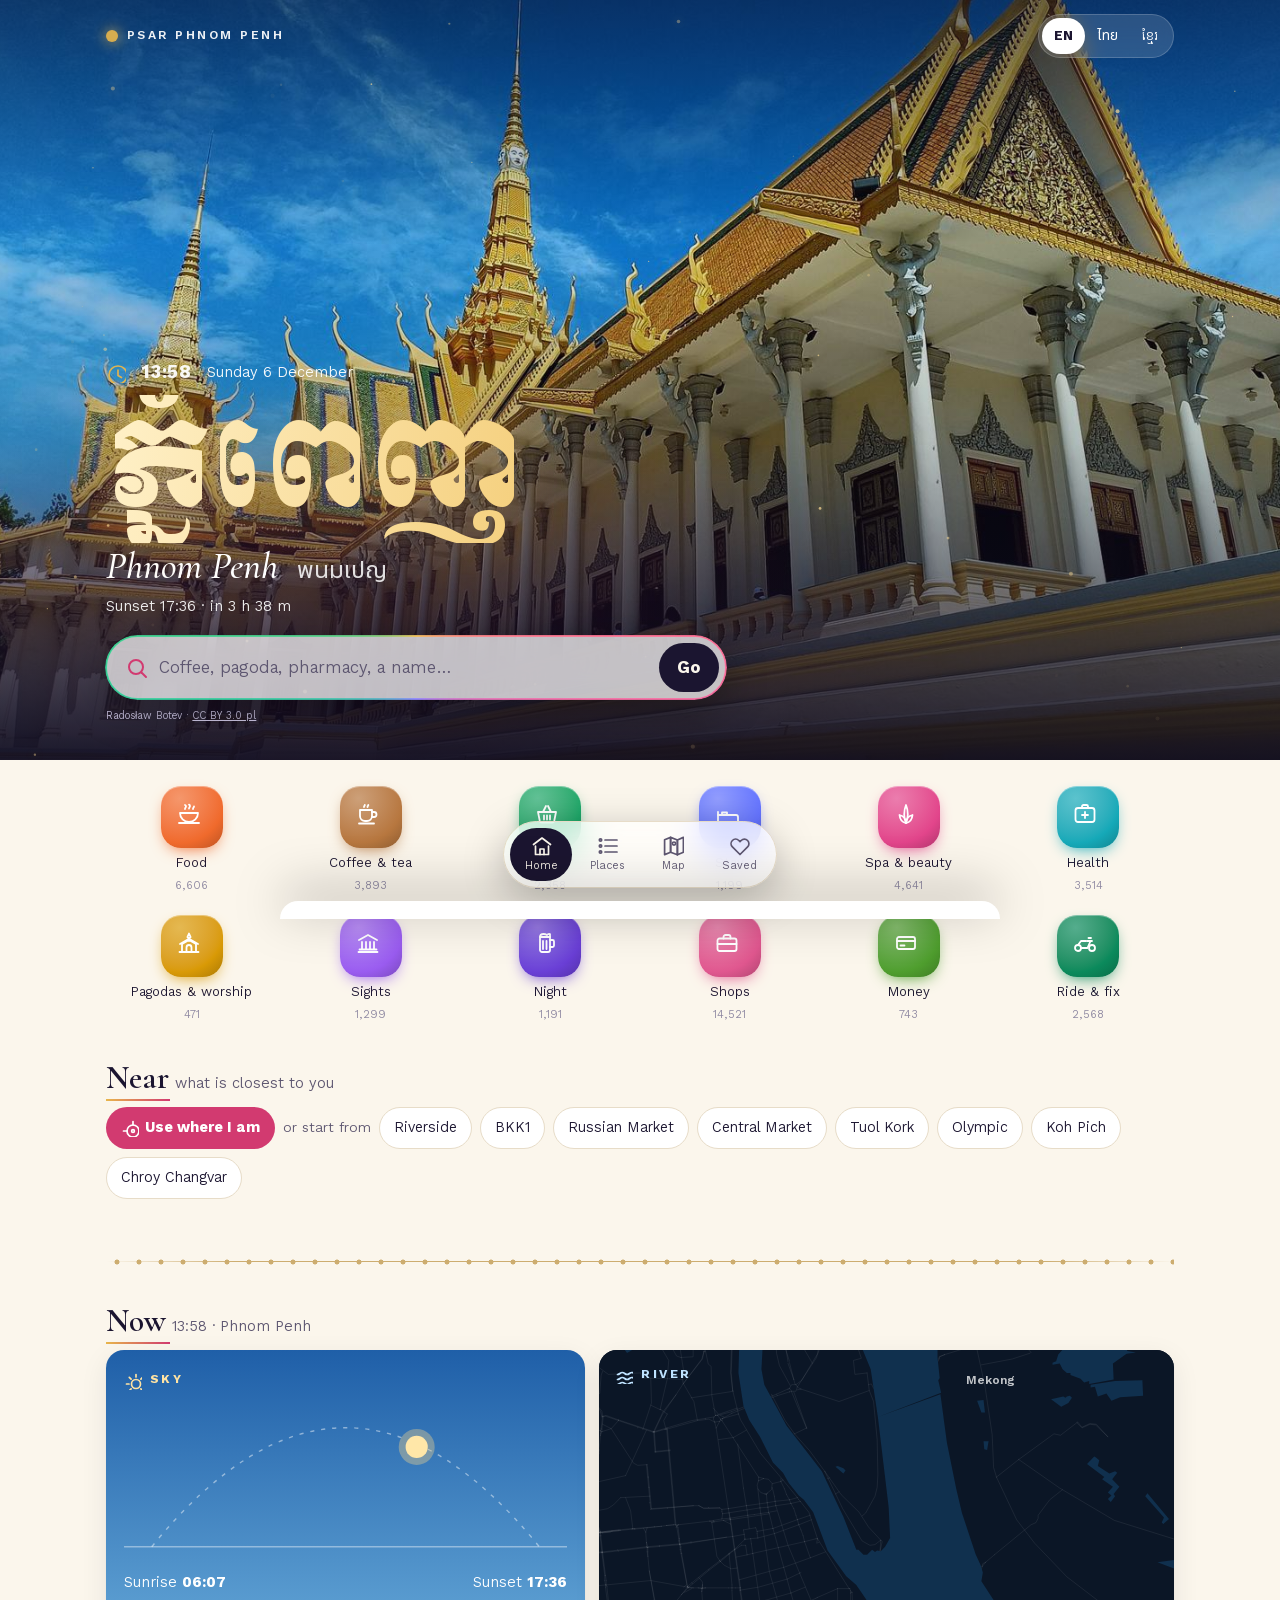
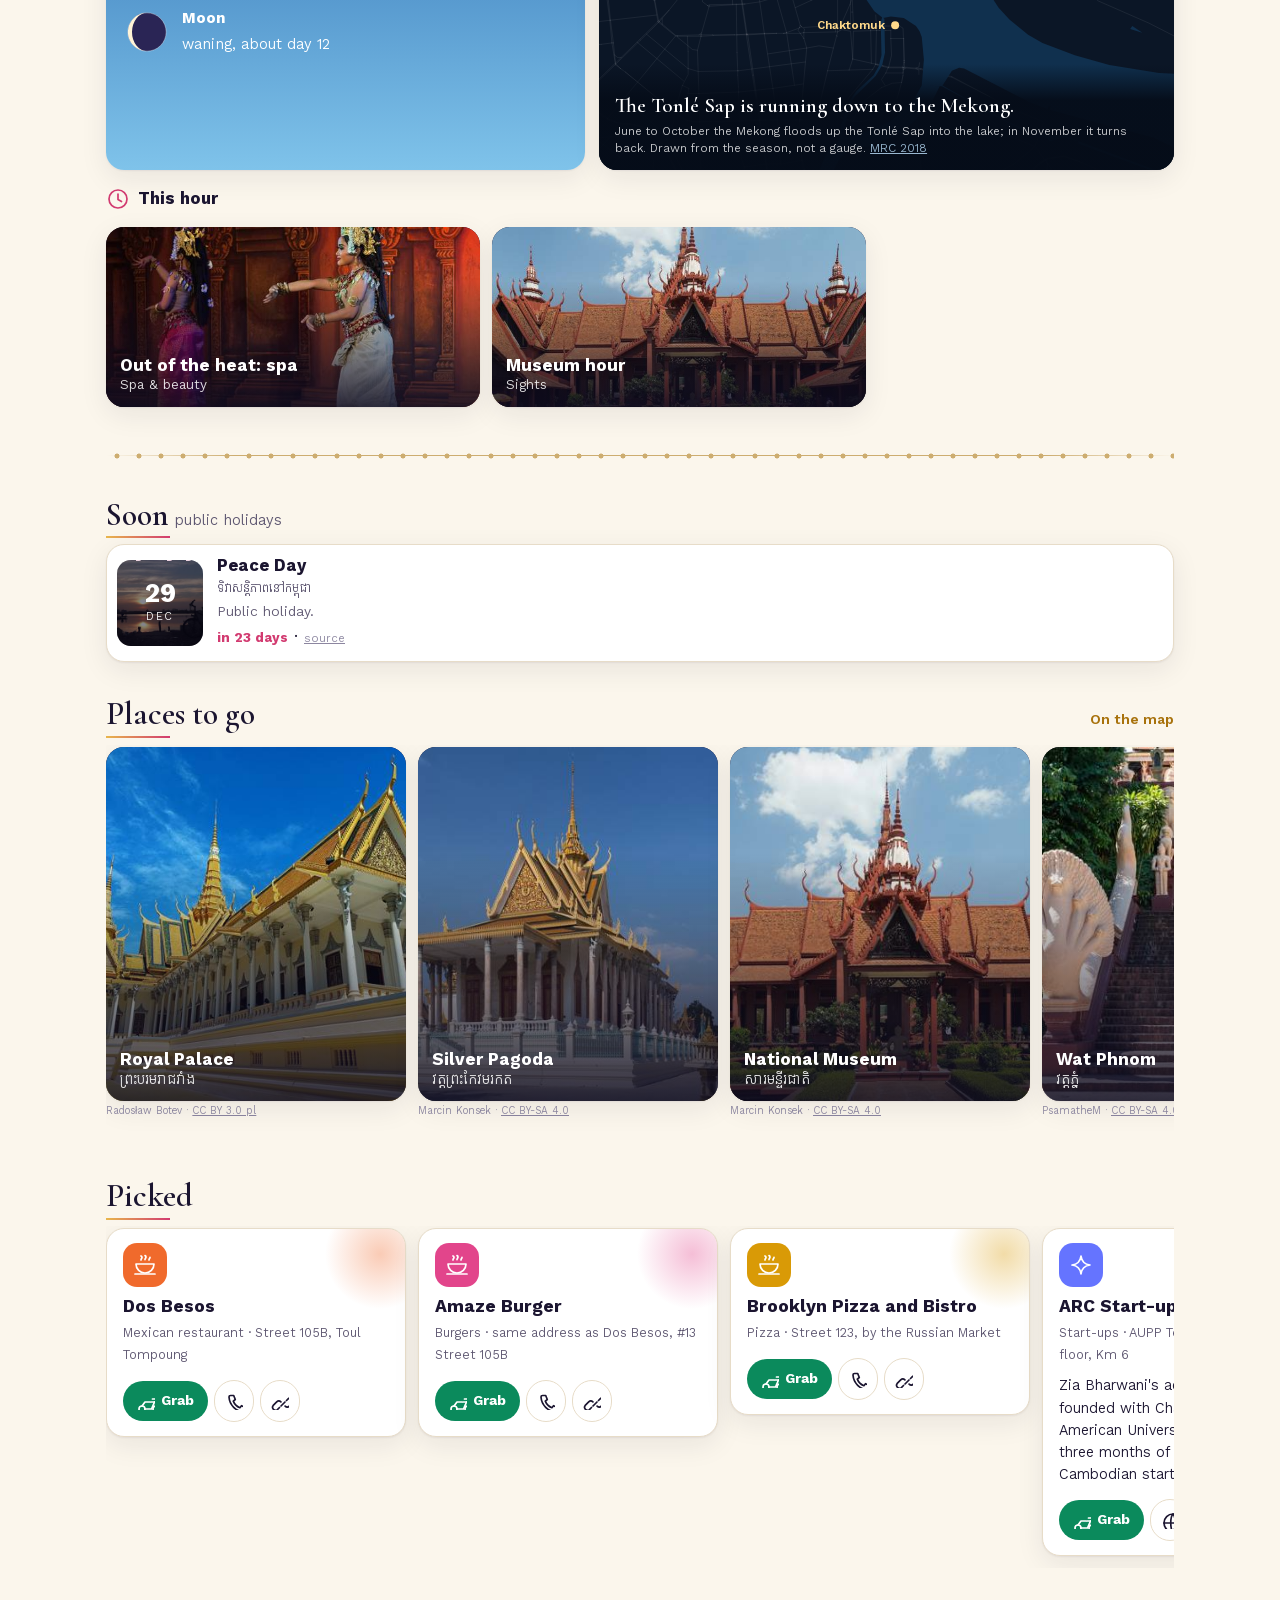
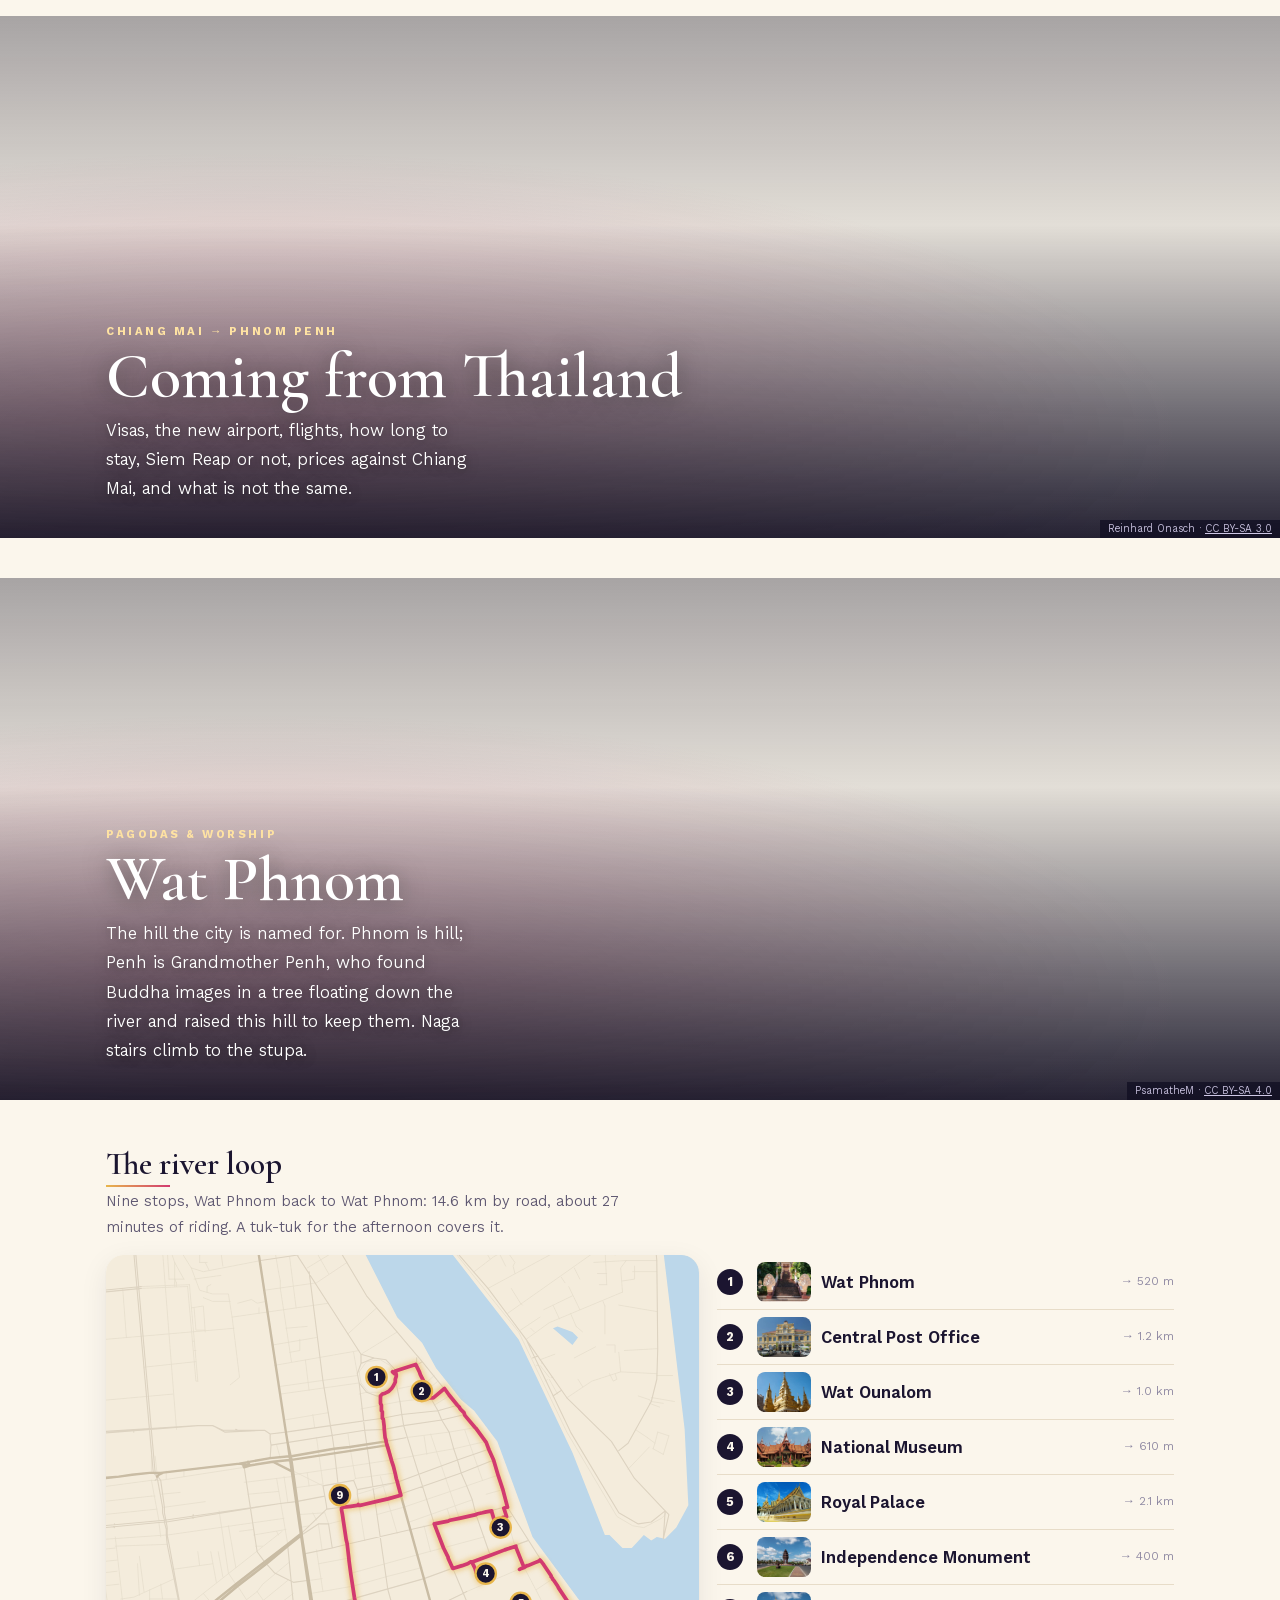
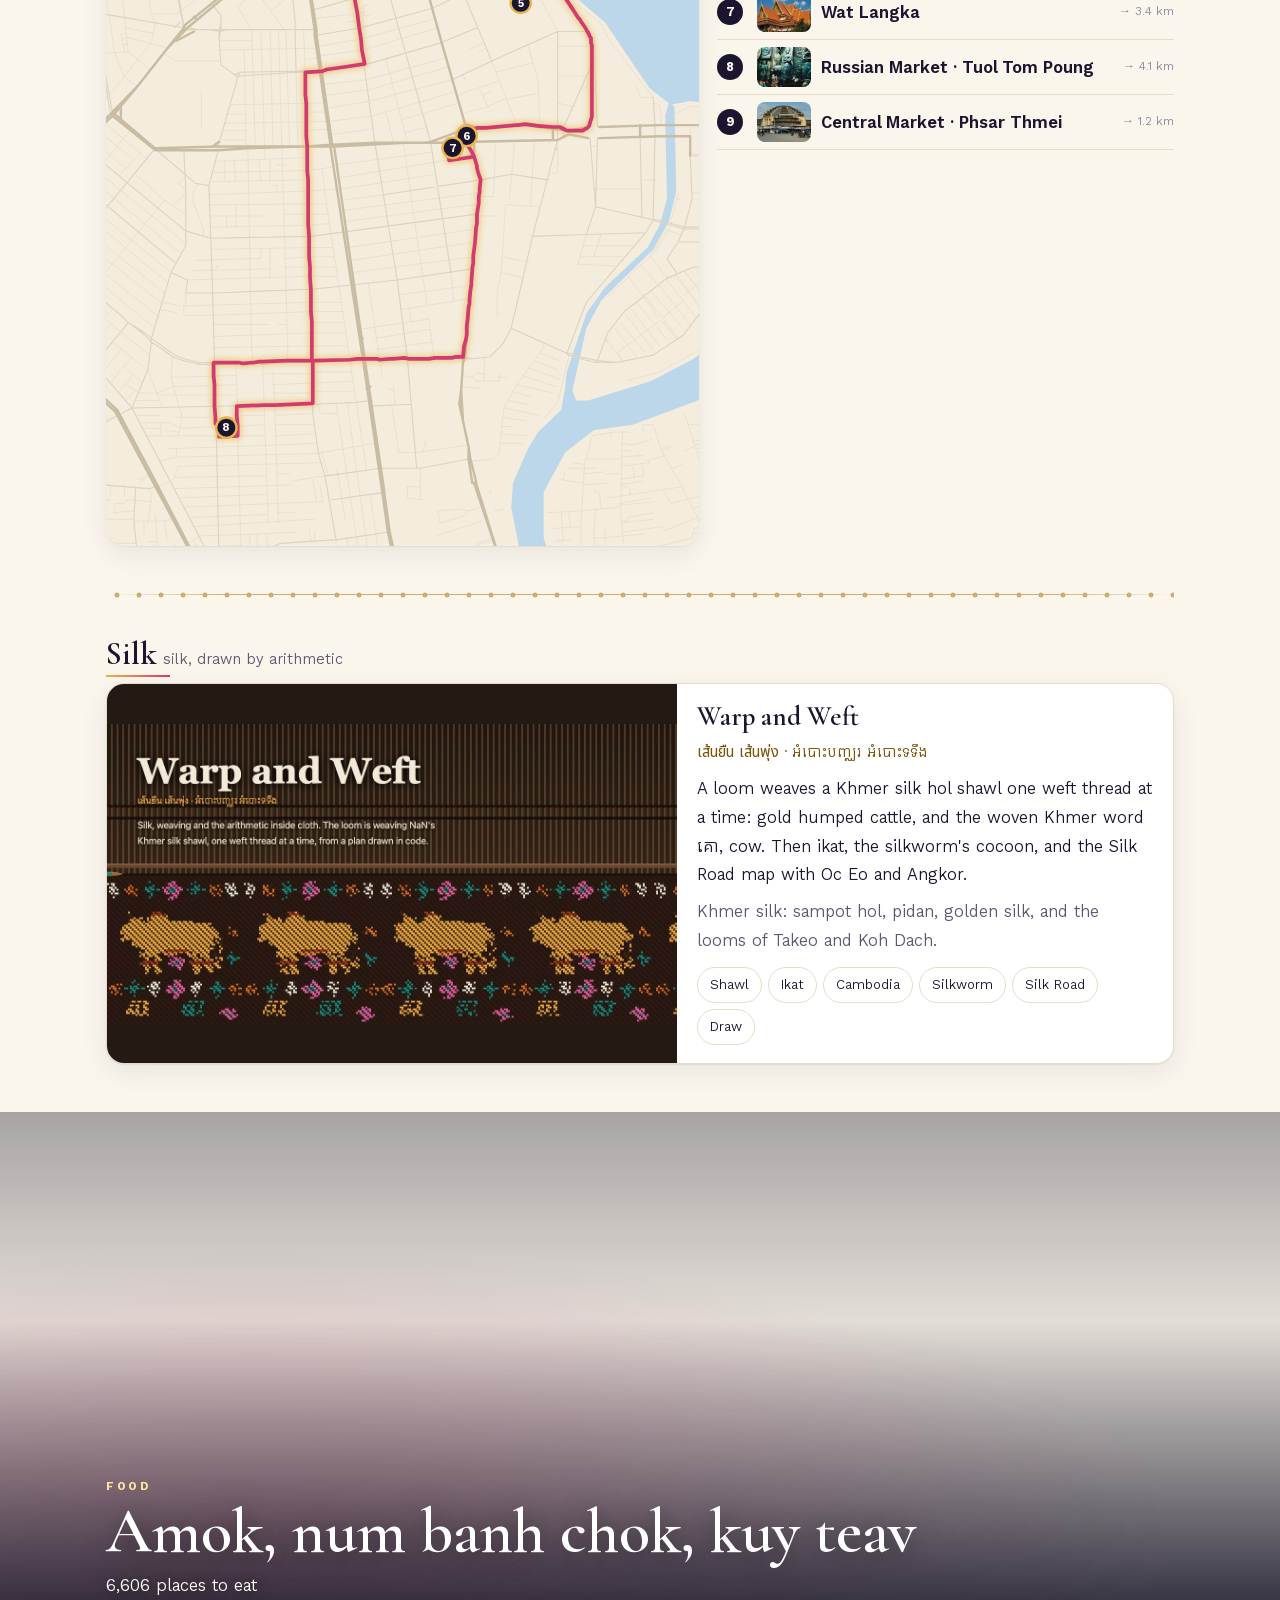
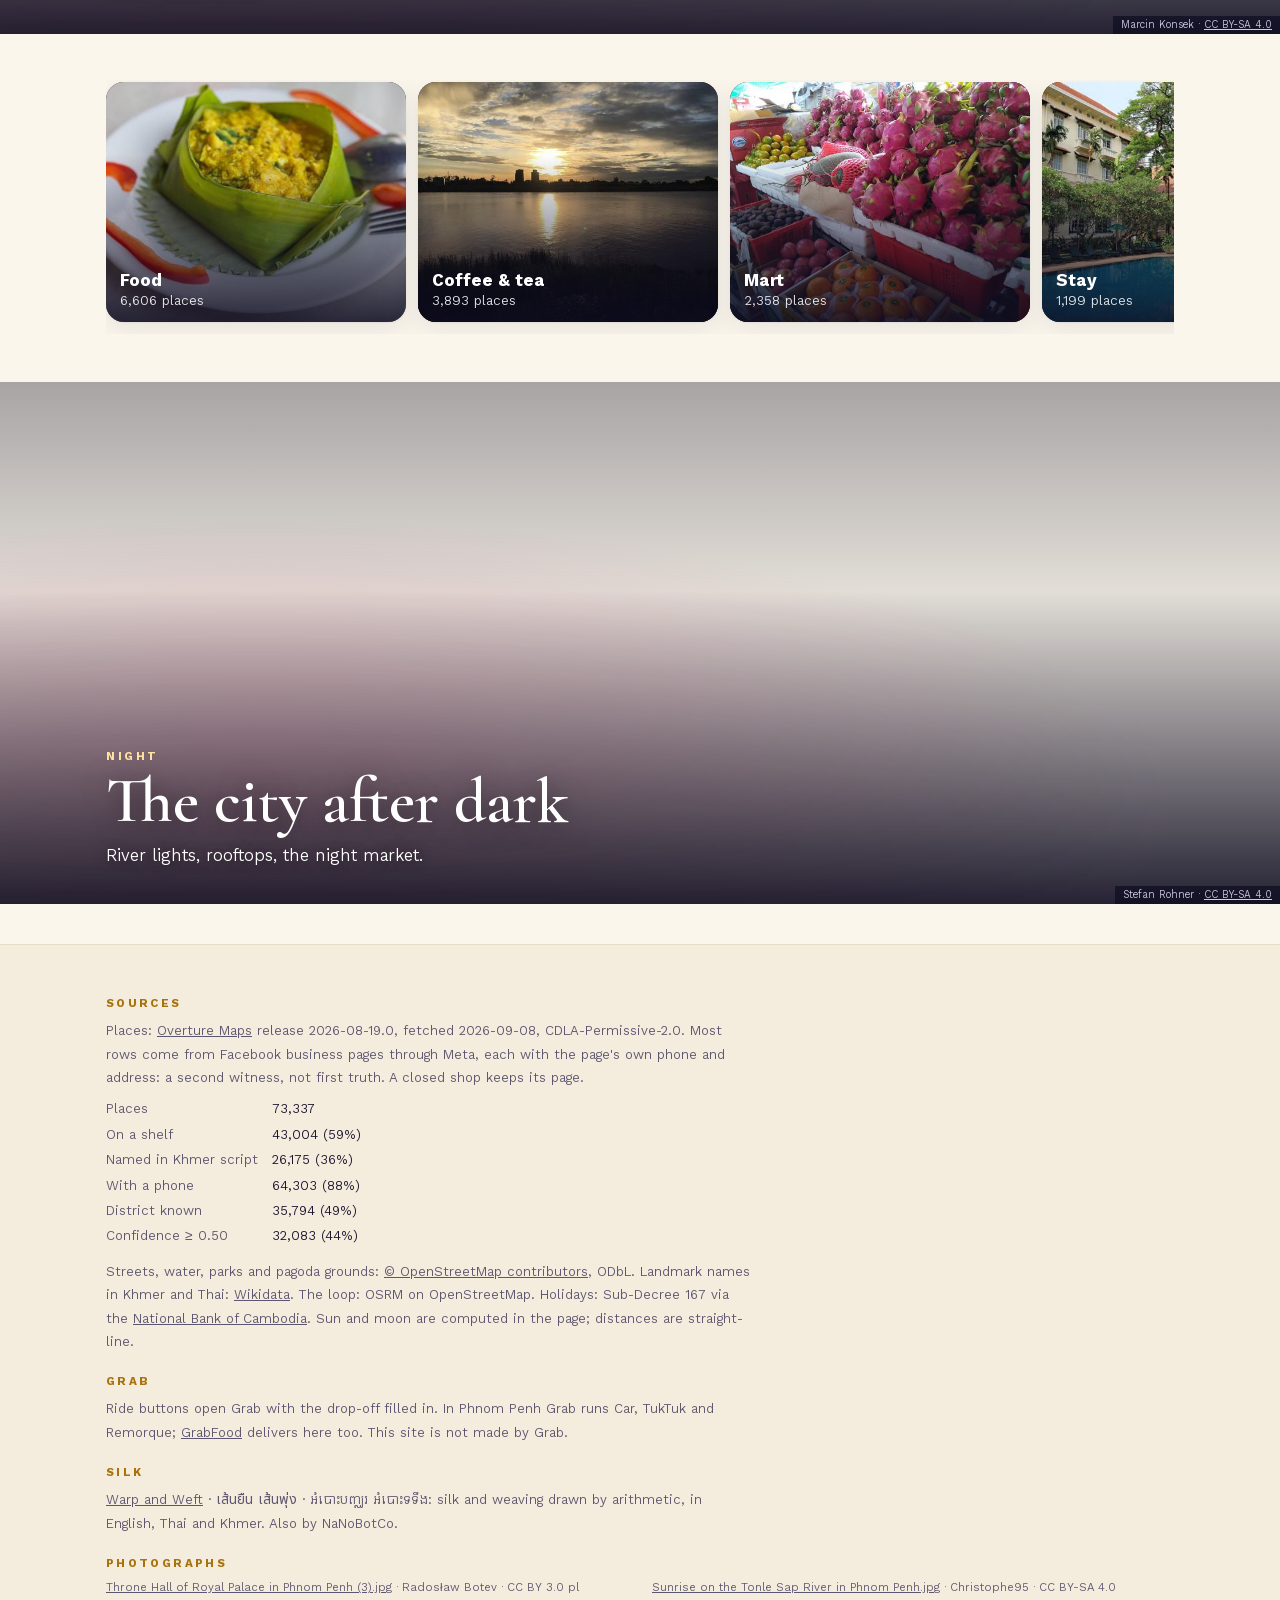
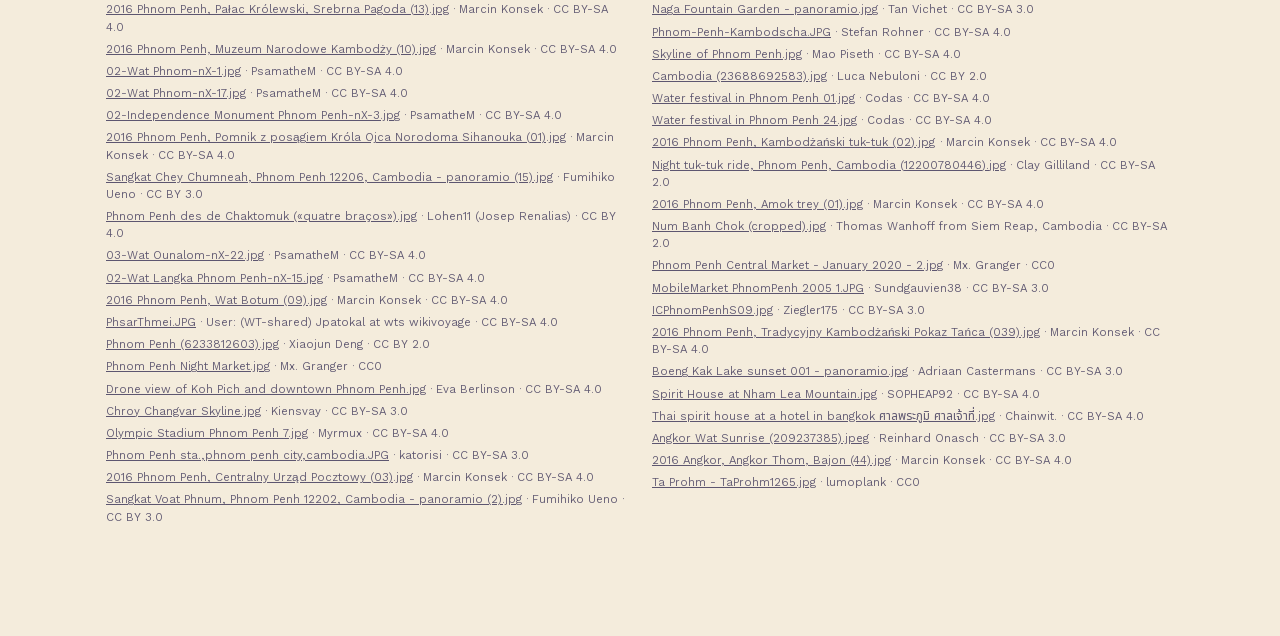
==== commit 19c9054c: "Fill paid links from affiliate-slots Co-Authored-By: Claude Opus 5.5 <noreply@anthropic.com>" ====
--- a/docs/index.html
+++ b/docs/index.html
@@ -932,7 +932,7 @@
 <script>
 (function(){
 "use strict";
-var BOOT = {"catShelf":[0,-1,1,9,4,9,-1,4,-1,9,9,1,9,5,9,2,9,3,-1,7,-1,9,5,-1,11,-1,-1,-1,9,9,5,5,-1,0,9,0,-1,-1,8,2,9,-1,9,9,9,11,9,2,-1,-1,11,-1,4,-1,3,0,-1,-1,0,-1,-1,9,10,0,0,-1,9,10,11,0,11,9,0,4,5,6,2,-1,0,-1,9,2,-1,-1,-1,1,9,-1,-1,11,-1,-1,7,8,4,0,8,5,11,-1,0,-1,-1,11,-1,4,6,7,0,0,-1,5,11,-1,-1,-1,8,0,0,2,-1,-1,11,-1,11,-1,2,8,11,-1,-1,-1,-1,-1,-1,-1,6,-1,-1,-1,-1,-1,-1,-1,0,9,0,-1,-1,-1,0,7,8,-1,4,-1,-1,10,-1,9,-1,9,-1,7,8,0,-1,-1,-1,1,-1,-1,0,7,5,11,10,-1,8,0,-1,5,3,9,-1,10,-1,-1,9,-1,5,-1,-1,7,-1,-1,-1,-1,-1,-1,-1,5,4,9,5,-1,10,-1,-1,-1,0,-1,-1,-1,-1,0,-1,2,-1,-1,0,0,-1,-1,11,-1,-1,9,0,-1,-1,8,-1,-1,9,-1,8,5,-1,-1,-1,0,0,-1,4,0,10,-1,-1,-1,-1,5,5,-1,-1,-1,-1,-1,-1,-1,0,3,5,-1,-1,-1,-1,-1,-1,-1,-1,-1,-1,-1,-1,-1,11,-1,0,-1,-1,-1,7,-1,-1,-1,5,-1,0,-1,-1,-1,9,9,-1,-1,-1,-1,5,9,-1,-1,-1,-1,0,2,-1,-1,5,-1,11,-1,-1,1,0,-1,-1,-1,-1,-1,-1,-1,3,9,3,5,-1,-1,9,4,-1,-1,-1,-1,-1,-1,10,-1,8,-1,11,-1,7,-1,-1,-1,0,-1,0,-1,7,-1,-1,6,6,-1,-1,-1,-1,-1,-1,-1,-1,3,8,-1,-1,0,-1,10,-1,-1,-1,-1,-1,8,-1,2,-1,0,-1,-1,-1,-1,-1,-1,-1,-1,-1,-1,-1,-1,-1,-1,-1,-1,3,5,0,-1,-1,0,9,5,-1,-1,-1,-1,-1,-1,7,-1,7,-1,-1,-1,0,-1,-1,-1,-1,0,-1,-1,-1,-1,0,-1,-1,-1,-1,-1,-1,-1,-1,-1,-1,2,-1,6,-1,-1,-1,0,9,-1,-1,-1,-1,-1,0,8,-1,-1,-1,-1,7,-1,10,-1,-1,-1,-1,-1,-1,-1,-1,-1,-1,-1,-1,-1,-1,-1,-1,-1,7,-1,7,-1,7,-1,9,7,-1,-1,-1,-1,-1,11,-1,-1,-1,-1,7,6,-1,2,9,-1,-1,-1,0,0,-1,7,-1,-1,4,-1,0,3,2,-1,-1,-1,-1,-1,-1,7,-1,-1,5,-1,-1,-1,-1,-1,-1,10,-1,-1,-1,-1,-1,-1,-1,7,-1,7,-1,4,-1,7,7,-1,-1,-1,0,-1,11,0,-1,8,0,0,5,-1,-1,-1,-1,-1,-1,-1,4,-1,-1,-1,6,9,-1,-1,0,-1,8,-1,0,3,-1,-1,-1,-1,-1,-1,-1,-1,-1,-1,0,-1,-1,-1,-1,4,-1,-1,-1,0,-1,0,-1,0,11,-1,-1,-1,0,0,-1,-1,-1,-1,0,-1,9,-1,-1,-1,8,-1,-1,-1,-1,-1,-1,-1,-1,-1,-1,5,-1,-1,-1,-1,-1,-1,-1,-1,-1,-1,-1,-1,-1,-1,5,10,-1,-1,-1,-1,11,-1,-1,4,7,-1,-1,-1,-1,0,-1,-1,-1,0,-1,6,0,-1,-1,-1,-1,-1,5,8,-1,-1,-1,-1,0,0,-1,-1,-1,0,-1,-1,-1,-1,-1,-1,-1,0,8,-1,-1,-1,8,-1,-1,-1,-1,0,9,-1,-1,6,-1,-1,-1,-1,-1,-1,-1,9,-1,-1,-1,0,-1,9,-1,-1,5,-1,-1,-1,-1,-1,-1,-1,-1,6,-1,0,-1,7,0,-1,0,-1,-1,-1,-1,7,-1,-1,9,8,-1,0,-1,-1,-1,-1,-1,-1,-1,0,3,-1,-1,-1,-1,-1,-1,-1,-1,-1,-1,7,-1,0,-1,-1,-1,-1,-1,-1,-1,-1,-1,-1,3,5,-1,10,-1,0,-1,0,-1,-1,-1,9,0,-1,-1,-1,-1,7,2,-1,7,-1,-1,-1],"shelves":[{"id":"food","icon":"i-food","en":"Food","th":"อาหาร","km":"ម្ហូប","grab":"food","photo":"amok","n":6606},{"id":"coffee","icon":"i-coffee","en":"Coffee & tea","th":"กาแฟ ชา","km":"កាហ្វេ តែ","grab":"food","photo":"hero-dawn","n":3893},{"id":"mart","icon":"i-basket","en":"Mart","th":"ของใช้ ตลาด","km":"ផ្សារ ម៉ាត","grab":"mart","photo":"fruit","n":2358},{"id":"stay","icon":"i-bed","en":"Stay","th":"ที่พัก","km":"ស្នាក់នៅ","grab":"hotels","photo":"le-royal","n":1199},{"id":"spa","icon":"i-spa","en":"Spa & beauty","th":"สปา ความงาม","km":"ស្ប៉ា សម្ផស្ស","grab":null,"photo":"apsara","n":4641},{"id":"health","icon":"i-health","en":"Health","th":"สุขภาพ","km":"សុខភាព","grab":null,"photo":null,"n":3514},{"id":"wat","icon":"i-wat","en":"Pagodas & worship","th":"วัด ศาสนสถาน","km":"វត្ត ទីសក្ការៈ","grab":null,"photo":"wat-phnom-gold","n":471},{"id":"sights","icon":"i-museum","en":"Sights","th":"ที่เที่ยว","km":"កន្លែងកម្សាន្ត","grab":null,"photo":"independence","n":1299},{"id":"night","icon":"i-beer","en":"Night","th":"กลางคืน","km":"ពេលយប់","grab":null,"photo":"hero-night","n":1191},{"id":"shop","icon":"i-shop","en":"Shops","th":"ร้านค้า","km":"ហាង","grab":"mart","photo":"central-market","n":14521},{"id":"money","icon":"i-atm","en":"Money","th":"เงิน","km":"លុយ","grab":null,"photo":null,"n":743},{"id":"ride","icon":"i-ride","en":"Ride & fix","th":"เดินทาง ซ่อมรถ","km":"ធ្វើដំណើរ ជួសជុល","grab":"transport","photo":"tuk-tuk","n":2568}],"khan":[["ចំការមន","Chamkar Mon"],["ដូនពេញ","Daun Penh"],["ប្រាំពីរមករា","Prampi Makara"],["ទួលគោក","Tuol Kouk"],["ដង្កោ","Dangkao"],["មានជ័យ","Mean Chey"],["ឫស្សីកែវ","Russey Keo"],["សែនសុខ","Sen Sok"],["ពោធិ៍សែនជ័យ","Pou Senchey"],["ជ្រោយចង្វារ","Chroy Changvar"],["ព្រែកព្នៅ","Prek Pnov"],["ច្បារអំពៅ","Chbar Ampov"]],"landmarks":[{"id":"royal-palace","q":"Q420618","lat":11.563681,"lng":104.931119,"shelf":"sights","en":"Royal Palace","km":"ព្រះបរមរាជវាំង","th":"พระบรมราชวัง","t_en":"The King lives here. The Throne Hall's gold spire faces the river; the Silver Pagoda stands inside the same walls.","t_th":"ที่ประทับของพระมหากษัตริย์ ยอดทองของพระที่นั่งหันหน้าสู่แม่น้ำ วัดพระแก้วมรกตอยู่ในกำแพงเดียวกัน","t_km":"ព្រះមហាក្សត្រគង់នៅទីនេះ។ កំពូលមាសនៃព្រះទីនាំងបែរមុខទៅទន្លេ ហើយវត្តព្រះកែវមរកតស្ថិតនៅក្នុងកំពែងតែមួយ។"},{"id":"silver-pagoda","q":"Q2641555","lat":11.562481,"lng":104.931665,"shelf":"wat","en":"Silver Pagoda","km":"វត្តព្រះកែវមរកត","th":"วัดพระแก้วมรกต","t_en":"Inside the palace walls. The floor is laid with 5,329 silver tiles.","t_th":"อยู่ในเขตพระราชวัง พื้นปูด้วยแผ่นเงิน 5,329 แผ่น","t_km":"ស្ថិតនៅក្នុងកំពែងព្រះបរមរាជវាំង។ កម្រាលធ្វើពីក្បាលឥដ្ឋប្រាក់ 5,329 ផ្ទាំង។"},{"id":"national-museum","q":"Q1929750","lat":11.565278,"lng":104.929167,"shelf":"sights","en":"National Museum","km":"សារមន្ទីរជាតិ","th":"พิพิธภัณฑ์แห่งชาติกัมพูชา","t_en":"Red halls around a courtyard garden, opened in 1920. Angkor-era stone gods inside.","t_th":"อาคารสีแดงล้อมสวนกลาง เปิดเมื่อปี 1920 ข้างในมีเทวรูปหินสมัยพระนคร","t_km":"អគារពណ៌ក្រហមព័ទ្ធជុំវិញសួនច្បារកណ្ដាល បើកនៅឆ្នាំ 1920។ ខាងក្នុងមានរូបចម្លាក់ថ្មសម័យអង្គរ។"},{"id":"wat-phnom","q":"Q1818101","lat":11.576036,"lng":104.923067,"shelf":"wat","en":"Wat Phnom","km":"វត្តភ្នំ","th":"วัดพนม","t_en":"The hill the city is named for. Phnom is hill; Penh is Grandmother Penh, who found Buddha images in a tree floating down the river and raised this hill to keep them. Naga stairs climb to the stupa.","t_th":"เนินที่เป็นชื่อเมือง พนมแปลว่าเนินเขา เพ็ญคือยายเพ็ญ ผู้พบพระพุทธรูปในต้นไม้ที่ลอยมาตามน้ำ แล้วก่อเนินนี้ขึ้นเก็บไว้ บันไดนาคพาขึ้นไปถึงเจดีย์","t_km":"ភ្នំដែលជាឈ្មោះរបស់ទីក្រុង។ យាយពេញបានរកឃើញព្រះពុទ្ធរូបនៅក្នុងដើមគគីរដែលអណ្ដែតមកតាមទន្លេ ហើយបានលើកភ្នំនេះដើម្បីតម្កល់។ ជណ្ដើរនាគនាំឡើងទៅចេតិយ។"},{"id":"independence","q":"Q1108673","lat":11.5564,"lng":104.9281,"shelf":"sights","en":"Independence Monument","km":"វិមានឯករាជ្យ","th":"อนุสาวรีย์เอกราช","t_en":"A lotus-shaped tower from 1958 by the architect Vann Molyvann, for independence from France in 1953.","t_th":"หอรูปดอกบัว สร้างปี 1958 ออกแบบโดยสถาปนิก วัณณ์ โมลีวัณณ์ ฉลองเอกราชจากฝรั่งเศสปี 1953","t_km":"វិមានរាងផ្កាឈូក សាងសង់ឆ្នាំ 1958 ដោយស្ថាបត្យករ វណ្ណ ម៉ូលីវណ្ណ ដើម្បីរំលឹកឯករាជ្យពីបារាំងឆ្នាំ 1953។"},{"id":"sihanouk-memorial","q":"Q30637183","lat":11.55649,"lng":104.93004,"shelf":"sights","en":"King-Father Sihanouk statue","km":"ព្រះបរមរូប ព្រះបាទ នរោត្តម សីហនុ","th":"พระบรมรูปพระบิดา นโรดม สีหนุ","t_en":"The King-Father in bronze under a gold spire, unveiled in 2013, beside the Independence Monument.","t_th":"พระบรมรูปสำริดใต้ยอดปราสาททอง เปิดปี 2013 อยู่ข้างอนุสาวรีย์เอกราช","t_km":"ព្រះបរមរូបសំរិទ្ធ ព្រះបាទ នរោត្តម សីហនុ នៅក្រោមកំពូលមាស សម្ពោធឆ្នាំ 2013 នៅក្បែរវិមានឯករាជ្យ។"},{"id":"riverside","q":"Q7530912","lat":11.566742,"lng":104.932031,"shelf":"sights","en":"Riverside · Sisowath Quay","km":"មាត់ទន្លេ · ស៊ីសុវត្ថិ","th":"ริมน้ำ · ถนนศรีสวัสดิ์","t_en":"The promenade along the Tonlé Sap: flags, palms, evening aerobics, the sunset behind the city.","t_th":"ทางเดินเลียบแม่น้ำโตนเลสาบ ธงชาติ ต้นปาล์ม เต้นแอโรบิกตอนเย็น","t_km":"ផ្លូវដើរលេងតាមបណ្ដោយទន្លេសាប៖ ទង់ជាតិ ដើមដូង ហាត់ប្រាណពេលល្ងាច និងថ្ងៃលិច។"},{"id":"chaktomuk","q":"Q5068437","lat":11.56267,"lng":104.9349,"shelf":"sights","en":"Chaktomuk · Four Faces","km":"ចតុមុខ","th":"จตุมุข · สี่หน้า","t_en":"Where the Mekong, the Tonlé Sap and the Bassac meet in front of the palace: four arms of water, four faces.","t_th":"จุดที่แม่น้ำโขง โตนเลสาบ และบาสัก มาบรรจบกันหน้าพระราชวัง สี่แขนของน้ำ สี่หน้า","t_km":"កន្លែងដែលទន្លេមេគង្គ ទន្លេសាប និងទន្លេបាសាក់ ជួបគ្នានៅមុខព្រះបរមរាជវាំង៖ ដៃទឹកបួន មុខបួន។"},{"id":"wat-ounalom","q":"Q3104564","lat":11.5678,"lng":104.93,"shelf":"wat","en":"Wat Ounalom","km":"វត្តឧណ្ណាលោម","th":"วัดอุณาโลม","t_en":"Home of the head of Cambodia's largest Buddhist order, on the riverside. Gold and white stupas.","t_th":"ที่ประทับของพระสังฆราชคณะมหานิกาย ริมแม่น้ำ เจดีย์ทองและขาว","t_km":"ទីគង់របស់សម្ដេចព្រះសង្ឃរាជគណៈមហានិកាយ នៅមាត់ទន្លេ។ ចេតិយពណ៌មាស និងពណ៌ស។"},{"id":"wat-langka","q":"Q2039367","lat":11.555747,"lng":104.927317,"shelf":"wat","en":"Wat Langka","km":"វត្តលង្កា","th":"วัดลังกา","t_en":"One of the city's oldest pagodas, a short walk from the Independence Monument.","t_th":"วัดเก่าแก่ที่สุดแห่งหนึ่งของเมือง เดินไม่ไกลจากอนุสาวรีย์เอกราช","t_km":"វត្តចាស់ជាងគេមួយរបស់ទីក្រុង ដើរបន្តិចពីវិមានឯករាជ្យ។"},{"id":"wat-botum","q":"Q7972919","lat":11.5594,"lng":104.931,"shelf":"wat","en":"Wat Botum","km":"វត្តបទុមវតី","th":"วัดปทุมวดี","t_en":"The Lotus Pagoda. The park in front fills up at dusk.","t_th":"วัดดอกบัว สวนหน้าวัดคึกคักตอนเย็น","t_km":"វត្តបទុមវតី (បទុម គឺផ្កាឈូក)។ សួនមុខវត្តមានមនុស្សច្រើនពេលល្ងាច។"},{"id":"central-market","q":"Q190668","lat":11.569575,"lng":104.921022,"shelf":"mart","en":"Central Market · Phsar Thmei","km":"ផ្សារធំថ្មី","th":"ตลาดกลาง · พซาร์ทะไม","t_en":"An Art Deco dome from 1937 with four arms of stalls: gold, watches, fruit, flowers.","t_th":"โดมอาร์ตเดโค สร้างปี 1937 สี่ปีกเต็มไปด้วยร้าน ทอง นาฬิกา ผลไม้ ดอกไม้","t_km":"ដំបូលរាងមូលបែបអាតដេកូ សាងសង់ឆ្នាំ 1937 មានស្លាបបួនពេញដោយតូប៖ មាស នាឡិកា ផ្លែឈើ ផ្កា។"},{"id":"russian-market","q":"Q2621748","lat":11.540433,"lng":104.914681,"shelf":"mart","en":"Russian Market · Tuol Tom Poung","km":"ផ្សារទួលទំពូង","th":"ตลาดรัสเซีย · ตวลทุมปูง","t_en":"Named for the Russians who shopped here in the 1980s. Silk, carvings, spare parts and coffee stalls in a maze.","t_th":"ได้ชื่อจากชาวรัสเซียที่มาจับจ่ายในทศวรรษ 1980 ผ้าไหม งานแกะสลัก อะไหล่ และร้านกาแฟในตรอกวกวน","t_km":"ហៅថាផ្សាររុស្ស៊ី ព្រោះជនជាតិរុស្ស៊ីធ្លាប់មកទិញឥវ៉ាន់នៅទីនេះក្នុងទសវត្សរ៍ 1980។ សូត្រ ចម្លាក់ គ្រឿងបន្លាស់ និងតូបកាហ្វេ ក្នុងច្រកដើរវាងវៀន។"},{"id":"night-market","q":null,"lat":11.57404,"lng":104.9272,"shelf":"food","en":"Night Market · Phsar Reatrey","km":"ផ្សាររាត្រី","th":"ตลาดกลางคืน","t_en":"On the riverside at Phsar Kandal: clothes stalls, grills, mats on the ground to eat on.","t_th":"ริมแม่น้ำแถวตลาดกันดาล ร้านเสื้อผ้า ของปิ้งย่าง ปูเสื่อนั่งกิน","t_km":"នៅមាត់ទន្លេជិតផ្សារកណ្ដាល៖ តូបសម្លៀកបំពាក់ សាច់អាំង និងកន្ទេលក្រាលលើដីសម្រាប់អង្គុយញ៉ាំ។"},{"id":"koh-pich","q":"Q42556734","lat":11.546575,"lng":104.940346,"shelf":"sights","en":"Koh Pich · Diamond Island","km":"កោះពេជ្រ","th":"เกาะเพชร","t_en":"An island in the Bassac turned into a new town: wedding halls, towers, a copy of the Arc de Triomphe.","t_th":"เกาะกลางแม่น้ำบาสักที่กลายเป็นเมืองใหม่ หอจัดงานแต่ง ตึกสูง และประตูชัยจำลอง","t_km":"កោះមួយនៅទន្លេបាសាក់ ដែលក្លាយជាទីក្រុងថ្មី៖ សាលមង្គលការ អគារខ្ពស់ៗ និងក្លោងទ្វារជ័យជំនះចម្លង។"},{"id":"chroy-changvar","q":null,"lat":11.59024,"lng":104.92535,"shelf":"sights","en":"Chroy Changvar","km":"ជ្រោយចង្វារ","th":"จรอยจังวา","t_en":"Across the Japanese Friendship Bridge: the peninsula between the Tonlé Sap and the Mekong, a riverside park and night market.","t_th":"ข้ามสะพานมิตรภาพญี่ปุ่นไป คือแหลมระหว่างโตนเลสาบกับแม่น้ำโขง มีสวนริมน้ำและตลาดกลางคืน","t_km":"ឆ្លងស្ពានមិត្តភាពខ្មែរ-ជប៉ុនទៅ៖ ជ្រោយរវាងទន្លេសាប និងទន្លេមេគង្គ មានសួនមាត់ទន្លេ និងផ្សាររាត្រី។"},{"id":"olympic","q":"Q2021522","lat":11.558361,"lng":104.912083,"shelf":"sights","en":"Olympic Stadium","km":"ពហុកីឡដ្ឋានជាតិអូឡាំពិក","th":"สนามกีฬาโอลิมปิก","t_en":"Vann Molyvann's stadium from 1964. At dusk the stands fill with people jogging and dancing.","t_th":"สนามกีฬาของวัณณ์ โมลีวัณณ์ สร้างปี 1964 ตอนเย็นผู้คนมาวิ่งและเต้นบนอัฒจันทร์","t_km":"ពហុកីឡដ្ឋានរបស់ វណ្ណ ម៉ូលីវណ្ណ សាងសង់ឆ្នាំ 1964។ ពេលល្ងាច មនុស្សមករត់ និងរាំលើកន្លែងអង្គុយទស្សនា។"},{"id":"railway","q":"Q7374763","lat":11.5725,"lng":104.9167,"shelf":"sights","en":"Railway Station","km":"ស្ថានីយ៍រថភ្លើងភ្នំពេញ","th":"สถานีรถไฟพนมเปญ","t_en":"Art Deco from 1932. Trains run south to Kampot and the sea.","t_th":"อาคารอาร์ตเดโค สร้างปี 1932 รถไฟวิ่งลงใต้ไปกำปอดและทะเล","t_km":"អគារបែបអាតដេកូ សាងសង់ឆ្នាំ 1932។ រថភ្លើងរត់ទៅទិសខាងត្បូង ទៅកំពត និងសមុទ្រ។"},{"id":"post-office","q":"Q101210397","lat":11.575269,"lng":104.925597,"shelf":"sights","en":"Central Post Office","km":"ប្រៃសណីយ៍កណ្ដាល","th":"ที่ทำการไปรษณีย์กลาง","t_en":"A yellow French post office from the 1890s, near Wat Phnom.","t_th":"ไปรษณีย์สีเหลืองสมัยฝรั่งเศส ทศวรรษ 1890 ใกล้วัดพนม","t_km":"ប្រៃសណីយ៍ពណ៌លឿងសម័យបារាំង ទសវត្សរ៍ 1890 នៅជិតវត្តភ្នំ។"},{"id":"le-royal","q":"Q3417406","lat":11.576035,"lng":104.91841,"shelf":"stay","en":"Hotel Le Royal","km":"សណ្ឋាគារ ឡឺរ៉ូយ៉ាល់","th":"โรงแรมเลอรอยัล","t_en":"Opened in 1929. Frangipani, a long pool, and the Elephant Bar.","t_th":"เปิดปี 1929 ต้นลีลาวดี สระว่ายน้ำยาว และบาร์ช้าง (Elephant Bar)","t_km":"បើកឆ្នាំ 1929។ ដើមចំប៉ា អាងហែលទឹកវែង និងបារដំរី (Elephant Bar)។"}],"soon":[{"start":"2026-10-10","end":"2026-10-12","en":"Pchum Ben","th":"ประชุมบิณฑ์ (สารทเขมร)","km":"ពិធីបុណ្យភ្ជុំបិណ្ឌ","line_en":"Three days. Families take rice to the pagodas before dawn for the ancestors.","line_th":"หยุดสามวัน ครอบครัวนำข้าวไปวัดก่อนรุ่งสาง ทำบุญให้บรรพบุรุษ","icon":"i-lotus","photo":"monks","src":"https://www.nbc.gov.kh/english/news_and_events/official_holiday.php","line_km":"ឈប់សម្រាកបីថ្ងៃ។ គ្រួសារនាំបាយទៅវត្តមុនថ្ងៃរះ ដើម្បីឧទ្ទិសដល់ដូនតា។","anim":"smoke"},{"start":"2026-10-15","end":"2026-10-15","en":"King-Father Norodom Sihanouk Commemoration Day","th":"วันรำลึกพระบิดา นโรดม สีหนุ","km":"ទិវាប្រារព្ធពិធីគោរពព្រះវិញ្ញាណក្ខន្ធ ព្រះករុណា ព្រះបាទ នរោត្តម សីហនុ","line_en":"Public holiday.","line_th":"วันหยุดราชการ","icon":"i-flower","photo":"sihanouk-memorial","src":"https://www.nbc.gov.kh/english/news_and_events/official_holiday.php","line_km":"ថ្ងៃឈប់សម្រាកជាផ្លូវការ។","anim":"candle"},{"start":"2026-10-29","end":"2026-10-29","en":"Coronation Day of King Norodom Sihamoni","th":"วันบรมราชาภิเษก พระบาทสมเด็จพระนโรดม สีหมุนี","km":"ព្រះរាជពិធីគ្រងព្រះបរមរាជសម្បត្តិ","line_en":"Public holiday.","line_th":"วันหยุดราชการ","icon":"i-star","photo":"royal-palace","src":"https://www.nbc.gov.kh/english/news_and_events/official_holiday.php","line_km":"ថ្ងៃឈប់សម្រាកជាផ្លូវការ។","anim":"twinkle"},{"start":"2026-11-09","end":"2026-11-09","en":"Independence Day","th":"วันประกาศเอกราช","km":"ទិវាបុណ្យឯករាជ្យជាតិ","line_en":"The flame is lit at the Independence Monument.","line_th":"จุดไฟที่อนุสาวรีย์เอกราช","icon":"i-flag","photo":"independence","src":"https://www.nbc.gov.kh/english/news_and_events/official_holiday.php","line_km":"គេអុជភ្លើងនៅវិមានឯករាជ្យ។","anim":"flame"},{"start":"2026-11-23","end":"2026-11-25","en":"Water Festival · Bon Om Touk","th":"เทศกาลน้ำ (บุญอมตูก)","km":"ព្រះរាជពិធីបុណ្យអុំទូក បណ្តែតប្រទីប និងសំពះព្រះខែ អកអំបុក","line_en":"Three-day holiday, the full moon of the river's turn. The government called off the Phnom Penh celebrations in front of the Royal Palace for 2026; the holiday stays.","line_th":"หยุดสามวัน คืนพระจันทร์เต็มดวงตอนแม่น้ำเปลี่ยนทิศ ปีนี้รัฐบาลงดงานฉลองหน้าพระราชวังในพนมเปญ แต่วันหยุดยังอยู่","icon":"i-water","photo":"water-festival-boats","src":"https://www.akp.gov.kh/post/detail/374510","line_km":"ឈប់សម្រាកបីថ្ងៃ ពេលព្រះចន្ទពេញវង់ ពេលទន្លេប្ដូរទិស។ រដ្ឋាភិបាលបានផ្អាកពិធីបុណ្យនៅមុខព្រះបរមរាជវាំងក្នុងឆ្នាំ 2026 ប៉ុន្តែថ្ងៃឈប់សម្រាកនៅដដែល។","anim":"lanterns"},{"start":"2026-12-29","end":"2026-12-29","en":"Peace Day","th":"วันสันติภาพ","km":"ទិវាសន្តិភាពនៅកម្ពុជា","line_en":"Public holiday.","line_th":"วันหยุดราชการ","icon":"i-leaf","photo":"sunset-river","src":"https://www.nbc.gov.kh/english/news_and_events/official_holiday.php","line_km":"ថ្ងៃឈប់សម្រាកជាផ្លូវការ។","anim":"petals"}],"credits":{"royal-palace":{"title":"File:Throne Hall of Royal Palace in Phnom Penh (3).jpg","page":"https://commons.wikimedia.org/wiki/File:Throne_Hall_of_Royal_Palace_in_Phnom_Penh_(3).jpg","licence":"CC BY 3.0 pl","licence_url":"https://creativecommons.org/licenses/by/3.0/pl/deed.en","author":"Radosław Botev"},"silver-pagoda":{"title":"File:2016 Phnom Penh, Pałac Królewski, Srebrna Pagoda (13).jpg","page":"https://commons.wikimedia.org/wiki/File:2016_Phnom_Penh,_Pa%C5%82ac_Kr%C3%B3lewski,_Srebrna_Pagoda_(13).jpg","licence":"CC BY-SA 4.0","licence_url":"https://creativecommons.org/licenses/by-sa/4.0","author":"Marcin Konsek"},"national-museum":{"title":"File:2016 Phnom Penh, Muzeum Narodowe Kambodży (10).jpg","page":"https://commons.wikimedia.org/wiki/File:2016_Phnom_Penh,_Muzeum_Narodowe_Kambod%C5%BCy_(10).jpg","licence":"CC BY-SA 4.0","licence_url":"https://creativecommons.org/licenses/by-sa/4.0","author":"Marcin Konsek"},"wat-phnom":{"title":"File:02-Wat Phnom-nX-1.jpg","page":"https://commons.wikimedia.org/wiki/File:02-Wat_Phnom-nX-1.jpg","licence":"CC BY-SA 4.0","licence_url":"https://creativecommons.org/licenses/by-sa/4.0","author":"PsamatheM"},"wat-phnom-gold":{"title":"File:02-Wat Phnom-nX-17.jpg","page":"https://commons.wikimedia.org/wiki/File:02-Wat_Phnom-nX-17.jpg","licence":"CC BY-SA 4.0","licence_url":"https://creativecommons.org/licenses/by-sa/4.0","author":"PsamatheM"},"independence":{"title":"File:02-Independence Monument Phnom Penh-nX-3.jpg","page":"https://commons.wikimedia.org/wiki/File:02-Independence_Monument_Phnom_Penh-nX-3.jpg","licence":"CC BY-SA 4.0","licence_url":"https://creativecommons.org/licenses/by-sa/4.0","author":"PsamatheM"},"sihanouk-memorial":{"title":"File:2016 Phnom Penh, Pomnik z posągiem Króla Ojca Norodoma Sihanouka (01).jpg","page":"https://commons.wikimedia.org/wiki/File:2016_Phnom_Penh,_Pomnik_z_pos%C4%85giem_Kr%C3%B3la_Ojca_Norodoma_Sihanouka_(01).jpg","licence":"CC BY-SA 4.0","licence_url":"https://creativecommons.org/licenses/by-sa/4.0","author":"Marcin Konsek"},"riverside":{"title":"File:Sangkat Chey Chumneah, Phnom Penh 12206, Cambodia - panoramio (15).jpg","page":"https://commons.wikimedia.org/wiki/File:Sangkat_Chey_Chumneah,_Phnom_Penh_12206,_Cambodia_-_panoramio_(15).jpg","licence":"CC BY 3.0","licence_url":"https://creativecommons.org/licenses/by/3.0","author":"Fumihiko Ueno"},"chaktomuk":{"title":"File:Phnom Penh des de Chaktomuk («quatre braços»).jpg","page":"https://commons.wikimedia.org/wiki/File:Phnom_Penh_des_de_Chaktomuk_(%C2%ABquatre_bra%C3%A7os%C2%BB).jpg","licence":"CC BY 4.0","licence_url":"https://creativecommons.org/licenses/by/4.0","author":"Lohen11 (Josep Renalias)"},"wat-ounalom":{"title":"File:03-Wat Ounalom-nX-22.jpg","page":"https://commons.wikimedia.org/wiki/File:03-Wat_Ounalom-nX-22.jpg","licence":"CC BY-SA 4.0","licence_url":"https://creativecommons.org/licenses/by-sa/4.0","author":"PsamatheM"},"wat-langka":{"title":"File:02-Wat Langka Phnom Penh-nX-15.jpg","page":"https://commons.wikimedia.org/wiki/File:02-Wat_Langka_Phnom_Penh-nX-15.jpg","licence":"CC BY-SA 4.0","licence_url":"https://creativecommons.org/licenses/by-sa/4.0","author":"PsamatheM"},"wat-botum":{"title":"File:2016 Phnom Penh, Wat Botum (09).jpg","page":"https://commons.wikimedia.org/wiki/File:2016_Phnom_Penh,_Wat_Botum_(09).jpg","licence":"CC BY-SA 4.0","licence_url":"https://creativecommons.org/licenses/by-sa/4.0","author":"Marcin Konsek"},"central-market":{"title":"File:PhsarThmei.JPG","page":"https://commons.wikimedia.org/wiki/File:PhsarThmei.JPG","licence":"CC BY-SA 4.0","licence_url":"https://creativecommons.org/licenses/by-sa/4.0","author":"User: (WT-shared) Jpatokal at wts wikivoyage"},"russian-market":{"title":"File:Phnom Penh (6233812603).jpg","page":"https://commons.wikimedia.org/wiki/File:Phnom_Penh_(6233812603).jpg","licence":"CC BY 2.0","licence_url":"https://creativecommons.org/licenses/by/2.0","author":"Xiaojun Deng"},"night-market":{"title":"File:Phnom Penh Night Market.jpg","page":"https://commons.wikimedia.org/wiki/File:Phnom_Penh_Night_Market.jpg","licence":"CC0","licence_url":"http://creativecommons.org/publicdomain/zero/1.0/deed.en","author":"Mx. Granger"},"koh-pich":{"title":"File:Drone view of Koh Pich and downtown Phnom Penh.jpg","page":"https://commons.wikimedia.org/wiki/File:Drone_view_of_Koh_Pich_and_downtown_Phnom_Penh.jpg","licence":"CC BY-SA 4.0","licence_url":"https://creativecommons.org/licenses/by-sa/4.0","author":"Eva Berlinson"},"chroy-changvar":{"title":"File:Chroy Changvar Skyline.jpg","page":"https://commons.wikimedia.org/wiki/File:Chroy_Changvar_Skyline.jpg","licence":"CC BY-SA 3.0","licence_url":"https://creativecommons.org/licenses/by-sa/3.0","author":"Kiensvay"},"olympic":{"title":"File:Olympic Stadium Phnom Penh 7.jpg","page":"https://commons.wikimedia.org/wiki/File:Olympic_Stadium_Phnom_Penh_7.jpg","licence":"CC BY-SA 4.0","licence_url":"https://creativecommons.org/licenses/by-sa/4.0","author":"Myrmux"},"railway":{"title":"File:Phnom Penh sta.,phnom penh city,cambodia.JPG","page":"https://commons.wikimedia.org/wiki/File:Phnom_Penh_sta.,phnom_penh_city,cambodia.JPG","licence":"CC BY-SA 3.0","licence_url":"https://creativecommons.org/licenses/by-sa/3.0","author":"katorisi"},"post-office":{"title":"File:2016 Phnom Penh, Centralny Urząd Pocztowy (03).jpg","page":"https://commons.wikimedia.org/wiki/File:2016_Phnom_Penh,_Centralny_Urz%C4%85d_Pocztowy_(03).jpg","licence":"CC BY-SA 4.0","licence_url":"https://creativecommons.org/licenses/by-sa/4.0","author":"Marcin Konsek"},"le-royal":{"title":"File:Sangkat Voat Phnum, Phnom Penh 12202, Cambodia - panoramio (2).jpg","page":"https://commons.wikimedia.org/wiki/File:Sangkat_Voat_Phnum,_Phnom_Penh_12202,_Cambodia_-_panoramio_(2).jpg","licence":"CC BY 3.0","licence_url":"https://creativecommons.org/licenses/by/3.0","author":"Fumihiko Ueno"},"hero-dawn":{"title":"File:Sunrise on the Tonle Sap River in Phnom Penh.jpg","page":"https://commons.wikimedia.org/wiki/File:Sunrise_on_the_Tonle_Sap_River_in_Phnom_Penh.jpg","licence":"CC BY-SA 4.0","licence_url":"https://creativecommons.org/licenses/by-sa/4.0","author":"Christophe95"},"hero-dusk":{"title":"File:Naga Fountain Garden - panoramio.jpg","page":"https://commons.wikimedia.org/wiki/File:Naga_Fountain_Garden_-_panoramio.jpg","licence":"CC BY-SA 3.0","licence_url":"https://creativecommons.org/licenses/by-sa/3.0","author":"Tan Vichet"},"hero-night":{"title":"File:Phnom-Penh-Kambodscha.JPG","page":"https://commons.wikimedia.org/wiki/File:Phnom-Penh-Kambodscha.JPG","licence":"CC BY-SA 4.0","licence_url":"https://creativecommons.org/licenses/by-sa/4.0","author":"Stefan Rohner"},"skyline":{"title":"File:Skyline of Phnom Penh.jpg","page":"https://commons.wikimedia.org/wiki/File:Skyline_of_Phnom_Penh.jpg","licence":"CC BY-SA 4.0","licence_url":"https://creativecommons.org/licenses/by-sa/4.0","author":"Mao Piseth"},"monks-night":{"title":"File:Cambodia (23688692583).jpg","page":"https://commons.wikimedia.org/wiki/File:Cambodia_(23688692583).jpg","licence":"CC BY 2.0","licence_url":"https://creativecommons.org/licenses/by/2.0","author":"Luca Nebuloni"},"water-festival":{"title":"File:Water festival in Phnom Penh 01.jpg","page":"https://commons.wikimedia.org/wiki/File:Water_festival_in_Phnom_Penh_01.jpg","licence":"CC BY-SA 4.0","licence_url":"https://creativecommons.org/licenses/by-sa/4.0","author":"Codas"},"water-festival-boats":{"title":"File:Water festival in Phnom Penh 24.jpg","page":"https://commons.wikimedia.org/wiki/File:Water_festival_in_Phnom_Penh_24.jpg","licence":"CC BY-SA 4.0","licence_url":"https://creativecommons.org/licenses/by-sa/4.0","author":"Codas"},"tuk-tuk":{"title":"File:2016 Phnom Penh, Kambodżański tuk-tuk (02).jpg","page":"https://commons.wikimedia.org/wiki/File:2016_Phnom_Penh,_Kambod%C5%BCa%C5%84ski_tuk-tuk_(02).jpg","licence":"CC BY-SA 4.0","licence_url":"https://creativecommons.org/licenses/by-sa/4.0","author":"Marcin Konsek"},"tuk-tuk-night":{"title":"File:Night tuk-tuk ride, Phnom Penh, Cambodia (12200780446).jpg","page":"https://commons.wikimedia.org/wiki/File:Night_tuk-tuk_ride,_Phnom_Penh,_Cambodia_(12200780446).jpg","licence":"CC BY-SA 2.0","licence_url":"https://creativecommons.org/licenses/by-sa/2.0","author":"Clay Gilliland"},"amok":{"title":"File:2016 Phnom Penh, Amok trey (01).jpg","page":"https://commons.wikimedia.org/wiki/File:2016_Phnom_Penh,_Amok_trey_(01).jpg","licence":"CC BY-SA 4.0","licence_url":"https://creativecommons.org/licenses/by-sa/4.0","author":"Marcin Konsek"},"num-banh-chok":{"title":"File:Num Banh Chok (cropped).jpg","page":"https://commons.wikimedia.org/wiki/File:Num_Banh_Chok_(cropped).jpg","licence":"CC BY-SA 2.0","licence_url":"https://creativecommons.org/licenses/by-sa/2.0","author":"Thomas Wanhoff from Siem Reap, Cambodia"},"fruit":{"title":"File:Phnom Penh Central Market - January 2020 - 2.jpg","page":"https://commons.wikimedia.org/wiki/File:Phnom_Penh_Central_Market_-_January_2020_-_2.jpg","licence":"CC0","licence_url":"http://creativecommons.org/publicdomain/zero/1.0/deed.en","author":"Mx. Granger"},"street-grocer":{"title":"File:MobileMarket PhnomPenh 2005 1.JPG","page":"https://commons.wikimedia.org/wiki/File:MobileMarket_PhnomPenh_2005_1.JPG","licence":"CC BY-SA 3.0","licence_url":"https://creativecommons.org/licenses/by-sa/3.0","author":"Sundgauvien38"},"monks":{"title":"File:ICPhnomPenhS09.jpg","page":"https://commons.wikimedia.org/wiki/File:ICPhnomPenhS09.jpg","licence":"CC BY-SA 3.0","licence_url":"https://creativecommons.org/licenses/by-sa/3.0","author":"Ziegler175"},"apsara":{"title":"File:2016 Phnom Penh, Tradycyjny Kambodżański Pokaz Tańca (039).jpg","page":"https://commons.wikimedia.org/wiki/File:2016_Phnom_Penh,_Tradycyjny_Kambod%C5%BCa%C5%84ski_Pokaz_Ta%C5%84ca_(039).jpg","licence":"CC BY-SA 4.0","licence_url":"https://creativecommons.org/licenses/by-sa/4.0","author":"Marcin Konsek"},"sunset-river":{"title":"File:Boeng Kak Lake sunset 001 - panoramio.jpg","page":"https://commons.wikimedia.org/wiki/File:Boeng_Kak_Lake_sunset_001_-_panoramio.jpg","licence":"CC BY-SA 3.0","licence_url":"https://creativecommons.org/licenses/by-sa/3.0","author":"Adriaan Castermans"},"spirit-khmer":{"title":"File:Spirit House at Nham Lea Mountain.jpg","page":"https://commons.wikimedia.org/wiki/File:Spirit_House_at_Nham_Lea_Mountain.jpg","licence":"CC BY-SA 4.0","licence_url":"https://creativecommons.org/licenses/by-sa/4.0","author":"SOPHEAP92"},"spirit-thai":{"title":"File:Thai spirit house at a hotel in bangkok ศาลพระภูมิ ศาลเจ้าที่.jpg","page":"https://commons.wikimedia.org/wiki/File:Thai_spirit_house_at_a_hotel_in_bangkok_%E0%B8%A8%E0%B8%B2%E0%B8%A5%E0%B8%9E%E0%B8%A3%E0%B8%B0%E0%B8%A0%E0%B8%B9%E0%B8%A1%E0%B8%B4_%E0%B8%A8%E0%B8%B2%E0%B8%A5%E0%B9%80%E0%B8%88%E0%B9%89%E0%B8%B2%E0%B8%97%E0%B8%B5%E0%B9%88.jpg","licence":"CC BY-SA 4.0","licence_url":"https://creativecommons.org/licenses/by-sa/4.0","author":"Chainwit."},"angkor-sunrise":{"title":"File:Angkor Wat Sunrise (209237385).jpeg","page":"https://commons.wikimedia.org/wiki/File:Angkor_Wat_Sunrise_(209237385).jpeg","licence":"CC BY-SA 3.0","licence_url":"https://creativecommons.org/licenses/by-sa/3.0","author":"Reinhard Onasch"},"bayon":{"title":"File:2016 Angkor, Angkor Thom, Bajon (44).jpg","page":"https://commons.wikimedia.org/wiki/File:2016_Angkor,_Angkor_Thom,_Bajon_(44).jpg","licence":"CC BY-SA 4.0","licence_url":"https://creativecommons.org/licenses/by-sa/4.0","author":"Marcin Konsek"},"ta-prohm":{"title":"File:Ta Prohm - TaProhm1265.jpg","page":"https://commons.wikimedia.org/wiki/File:Ta_Prohm_-_TaProhm1265.jpg","licence":"CC0","licence_url":"http://creativecommons.org/publicdomain/zero/1.0/deed.en","author":"lumoplank"}},"meta":{"release":"2026-08-19.0","fetched":"2026-09-08","licence":"CDLA-Permissive-2.0","attribution":"© Overture Maps Foundation","source":"s3://overturemaps-us-west-2/release/2026-08-19.0/theme=places/type=place/","rows":73338,"bbox":[104.7,11.35,105.1,11.8],"kept_by":"country=KH and locality/region/postcode naming Phnom Penh","note":"Meta/Facebook business pages in the main. A second witness, not first truth. Never giveable to OpenStreetMap."},"loop":{"stops":["wat-phnom","post-office","wat-ounalom","national-museum","royal-palace","independence","wat-langka","russian-market","central-market"],"m":14571,"s":1645,"legs":[{"m":524,"s":118},{"m":1178,"s":143},{"m":1004,"s":142},{"m":612,"s":122},{"m":2102,"s":173},{"m":395,"s":64},{"m":3420,"s":333},{"m":4147,"s":438},{"m":1191,"s":113}]},"n":73337,"route":[[104.92395,11.57634],[104.92395,11.57634],[104.92397,11.57631],[104.92403,11.57625],[104.92406,11.57622],[104.92409,11.57621],[104.92414,11.57619],[104.92411,11.57638],[104.92497,11.57663],[104.92525,11.57672],[104.92545,11.5763],[104.92552,11.57615],[104.92575,11.57567],[104.92594,11.57528],[104.92587,11.57526],[104.92583,11.57523],[104.92582,11.57519],[104.92584,11.57502],[104.92584,11.57498],[104.92569,11.57496],[104.92562,11.57498],[104.92559,11.575],[104.92557,11.57502],[104.92555,11.57505],[104.92554,11.57506],[104.92551,11.57508],[104.92539,11.57509],[104.92535,11.5751],[104.92532,11.57511],[104.92531,11.57512],[104.9253,11.57514],[104.92526,11.5753],[104.9253,11.57514],[104.92531,11.57512],[104.92532,11.57511],[104.92535,11.5751],[104.92539,11.57509],[104.92551,11.57508],[104.92551,11.57508],[104.92554,11.57506],[104.92555,11.57505],[104.92557,11.57502],[104.92559,11.575],[104.92562,11.57498],[104.92569,11.57496],[104.92584,11.57498],[104.92586,11.57487],[104.92613,11.57491],[104.92625,11.57492],[104.92685,11.57539],[104.92714,11.57504],[104.92759,11.57447],[104.92767,11.57438],[104.92775,11.57428],[104.92779,11.57424],[104.92793,11.57406],[104.92802,11.57395],[104.92856,11.57329],[104.92863,11.5732],[104.92919,11.57249],[104.92937,11.57205],[104.92961,11.57149],[104.92987,11.57065],[104.9301,11.56987],[104.93039,11.56893],[104.93031,11.56891],[104.93018,11.56887],[104.93033,11.56839],[104.93023,11.56836],[104.93013,11.56833],[104.93017,11.56819],[104.93023,11.568],[104.92996,11.56793],[104.92974,11.56787],[104.92973,11.56788],[104.92972,11.56789],[104.92965,11.56816],[104.92951,11.56864],[104.92949,11.56871],[104.92917,11.56864],[104.929,11.5686],[104.9287,11.56853],[104.92863,11.56852],[104.92768,11.56831],[104.92719,11.5682],[104.92708,11.56818],[104.92627,11.568],[104.92682,11.56668],[104.92704,11.56615],[104.92706,11.56612],[104.92731,11.56555],[104.92785,11.56574],[104.92813,11.56583],[104.9283,11.56589],[104.92841,11.56593],[104.92844,11.56586],[104.92856,11.56556],[104.92864,11.56537],[104.92876,11.56511],[104.92887,11.56485],[104.92864,11.56537],[104.92856,11.56556],[104.92844,11.56586],[104.92841,11.56593],[104.92941,11.56629],[104.93021,11.56657],[104.93084,11.56679],[104.93086,11.56674],[104.93107,11.56623],[104.93126,11.56574],[104.93129,11.56569],[104.93131,11.56563],[104.93117,11.56557],[104.93105,11.56552],[104.93105,11.56552],[104.93117,11.56557],[104.93131,11.56563],[104.93147,11.5657],[104.93151,11.56572],[104.93189,11.56588],[104.93214,11.56598],[104.93221,11.56603],[104.93227,11.56595],[104.93239,11.56576],[104.9326,11.56545],[104.9328,11.56515],[104.93284,11.5651],[104.93288,11.56503],[104.93293,11.56497],[104.93296,11.56492],[104.93316,11.56462],[104.93323,11.56451],[104.93396,11.56342],[104.93407,11.56326],[104.93434,11.56286],[104.93441,11.56275],[104.93447,11.56266],[104.93471,11.56231],[104.93483,11.56213],[104.93488,11.56206],[104.93489,11.56203],[104.93492,11.56199],[104.93496,11.56192],[104.93503,11.56176],[104.93505,11.56154],[104.93505,11.56149],[104.93508,11.56133],[104.93509,11.56122],[104.93509,11.56111],[104.9351,11.56076],[104.9351,11.56069],[104.9351,11.56046],[104.9351,11.5599],[104.9351,11.5596],[104.9351,11.55897],[104.9351,11.55889],[104.9351,11.55887],[104.9351,11.55806],[104.9351,11.55766],[104.93509,11.55745],[104.93507,11.55729],[104.93496,11.55695],[104.93491,11.5569],[104.93482,11.55683],[104.93459,11.55671],[104.93443,11.55667],[104.93383,11.55666],[104.93375,11.55666],[104.93367,11.55669],[104.93362,11.55672],[104.93353,11.55677],[104.93348,11.55681],[104.93342,11.55684],[104.93337,11.55685],[104.93333,11.55686],[104.93325,11.55687],[104.93317,11.55687],[104.93298,11.55687],[104.93292,11.55688],[104.93231,11.55694],[104.93219,11.55695],[104.93134,11.55703],[104.93093,11.557],[104.93085,11.55699],[104.9292,11.55686],[104.9287,11.55682],[104.92849,11.55681],[104.92842,11.55685],[104.92835,11.55688],[104.92827,11.55691],[104.92819,11.55692],[104.9281,11.55691],[104.92802,11.55689],[104.92793,11.55685],[104.92787,11.55679],[104.92781,11.55673],[104.92774,11.55662],[104.92771,11.5565],[104.92771,11.55639],[104.92774,11.55627],[104.92776,11.55623],[104.92779,11.55617],[104.92783,11.55611],[104.9279,11.55604],[104.92795,11.55602],[104.92802,11.55599],[104.9282,11.55583],[104.92837,11.55554],[104.92853,11.55526],[104.92784,11.55515],[104.92714,11.55504],[104.92712,11.55513],[104.92709,11.55534],[104.92735,11.55535],[104.92739,11.55536],[104.9274,11.55536],[104.92741,11.55537],[104.92742,11.55538],[104.92743,11.55538],[104.92743,11.55539],[104.92744,11.55539],[104.92744,11.5554],[104.92744,11.55543],[104.92743,11.55564],[104.92743,11.55564],[104.92744,11.55543],[104.92744,11.5554],[104.92744,11.55539],[104.92743,11.55539],[104.92743,11.55538],[104.92742,11.55538],[104.92741,11.55537],[104.9274,11.55536],[104.92739,11.55536],[104.92735,11.55535],[104.92709,11.55534],[104.92712,11.55513],[104.92714,11.55504],[104.92784,11.55515],[104.92853,11.55526],[104.92866,11.55476],[104.9287,11.55463],[104.92875,11.55445],[104.92887,11.554],[104.92883,11.55354],[104.92881,11.55333],[104.92879,11.55308],[104.92875,11.55271],[104.92873,11.55242],[104.9287,11.55208],[104.92869,11.55202],[104.92868,11.55188],[104.92865,11.55159],[104.92863,11.55134],[104.92862,11.55129],[104.92856,11.5506],[104.92852,11.55021],[104.92849,11.54985],[104.92848,11.54972],[104.92845,11.54942],[104.92843,11.54919],[104.92842,11.54906],[104.92836,11.54841],[104.92834,11.54825],[104.92831,11.54797],[104.92827,11.54745],[104.92826,11.54742],[104.92824,11.54719],[104.92822,11.54702],[104.92817,11.54637],[104.92813,11.54596],[104.92812,11.54587],[104.92809,11.54552],[104.92806,11.54523],[104.92799,11.54507],[104.92797,11.54487],[104.92792,11.5443],[104.92742,11.54429],[104.92729,11.54425],[104.92693,11.54424],[104.92633,11.54423],[104.92596,11.54422],[104.92536,11.5442],[104.92484,11.54419],[104.92465,11.54424],[104.92396,11.54422],[104.92381,11.54418],[104.92321,11.54417],[104.92309,11.5442],[104.92244,11.54419],[104.92231,11.5442],[104.92198,11.54419],[104.92158,11.54417],[104.91958,11.54412],[104.91948,11.54412],[104.91807,11.54408],[104.91673,11.54405],[104.91648,11.54404],[104.91626,11.54398],[104.91616,11.54398],[104.91569,11.54397],[104.9156,11.54397],[104.91539,11.54401],[104.91414,11.54398],[104.91396,11.54398],[104.91396,11.54387],[104.91398,11.5433],[104.91399,11.54276],[104.91401,11.54222],[104.91403,11.5416],[104.91405,11.54103],[104.91406,11.54066],[104.91421,11.54067],[104.91425,11.54065],[104.91425,11.54043],[104.91426,11.53996],[104.91531,11.53998],[104.9153,11.54053],[104.91528,11.54106],[104.91527,11.54163],[104.91679,11.54167],[104.91737,11.54168],[104.91953,11.54174],[104.91952,11.54235],[104.9195,11.5429],[104.91949,11.54345],[104.91948,11.54401],[104.91948,11.54412],[104.91947,11.54477],[104.91947,11.54484],[104.91946,11.54489],[104.91945,11.54558],[104.91943,11.54621],[104.91941,11.54677],[104.9194,11.54729],[104.91939,11.54761],[104.91938,11.54796],[104.91936,11.54867],[104.91935,11.54922],[104.91932,11.54977],[104.91931,11.5503],[104.91929,11.5509],[104.91927,11.55153],[104.91925,11.55212],[104.91924,11.55272],[104.91923,11.55336],[104.91923,11.55399],[104.91921,11.55451],[104.9192,11.55515],[104.91918,11.55584],[104.91917,11.55636],[104.91916,11.55674],[104.91914,11.5572],[104.91913,11.55766],[104.91912,11.55816],[104.91911,11.55866],[104.9191,11.55896],[104.91909,11.55918],[104.91908,11.55988],[104.91994,11.55991],[104.92004,11.55992],[104.92028,11.56002],[104.92135,11.56018],[104.92239,11.56033],[104.92228,11.56112],[104.92219,11.56169],[104.9221,11.5623],[104.92204,11.56271],[104.92198,11.56311],[104.92185,11.56392],[104.92175,11.5646],[104.92165,11.56526],[104.92154,11.56601],[104.92153,11.56609],[104.9214,11.56692],[104.92137,11.56715],[104.92121,11.56817],[104.92116,11.56849],[104.92116,11.56851],[104.92112,11.56878],[104.9211,11.56888],[104.92113,11.56889],[104.92124,11.5689],[104.92164,11.56897],[104.92198,11.56902],[104.92201,11.56902],[104.92204,11.56903],[104.92205,11.56905],[104.9221,11.56901],[104.92215,11.56902],[104.92234,11.56905],[104.92301,11.56921],[104.92369,11.56937],[104.92445,11.56955],[104.92428,11.57015],[104.92422,11.57035],[104.92418,11.57051],[104.9241,11.57076],[104.92399,11.57115],[104.9239,11.57145],[104.9237,11.57214],[104.92366,11.57229],[104.92361,11.5725],[104.9236,11.57258],[104.92357,11.57273],[104.9235,11.57322],[104.92348,11.57331],[104.92342,11.57372],[104.92341,11.5738],[104.92337,11.57412],[104.92336,11.57418],[104.92334,11.57433],[104.92331,11.5745],[104.9233,11.57458],[104.92327,11.57485],[104.92328,11.57494],[104.9233,11.57499],[104.92333,11.57503],[104.92338,11.57508],[104.92357,11.57516],[104.92375,11.57527],[104.9239,11.57542],[104.92401,11.57559],[104.9241,11.57577],[104.92413,11.57592],[104.92415,11.57607],[104.92414,11.57619],[104.92409,11.57621],[104.92406,11.57622],[104.92403,11.57625],[104.92397,11.57631],[104.92395,11.57634],[104.92395,11.57634]],"trip":{"band":"angkor-sunrise","rates":{"thb":33.57,"khr":4056,"date":"2026-09-29","src":["https://www.nbc.gov.kh/english/economic_research/exchange_rate.php","https://api.frankfurter.dev/v1/latest?base=USD&symbols=THB"]},"cities":{"pp":{"en":"Phnom Penh","th":"พนมเปญ","km":"ភ្នំពេញ"},"cm":{"en":"Chiang Mai","th":"เชียงใหม่","km":"ឈៀងម៉ៃ"}},"words":{"same":{"en":"about the same","th":"พอๆ กัน","km":"ប្រហាក់ប្រហែល"},"cheaper":{"en":"cheaper","th":"ถูกกว่า","km":"ថោកជាង"}},"prices":[{"icon":"i-food","item":{"en":"Cheap meal","th":"อาหารจานถูก","km":"អាហារថោក"},"pp":4.0,"cm":2.09,"unit":null,"note":null,"src":["https://www.numbeo.com/cost-of-living/in/Phnom-Penh","https://www.numbeo.com/cost-of-living/in/Chiang-Mai"]},{"icon":"i-food","item":{"en":"Dinner for two","th":"มื้อค่ำสองคน","km":"អាហារពេលល្ងាចពីរនាក់"},"pp":39.8,"cm":19.36,"unit":{"en":"mid-range","th":"ร้านระดับกลาง","km":"កម្រិតមធ្យម"},"note":null,"src":["https://www.numbeo.com/cost-of-living/in/Phnom-Penh","https://www.numbeo.com/cost-of-living/in/Chiang-Mai"]},{"icon":"i-coffee","item":{"en":"Cappuccino","th":"คาปูชิโน","km":"កាពូឈីណូ"},"pp":2.95,"cm":1.73,"unit":null,"note":null,"src":["https://www.numbeo.com/cost-of-living/in/Phnom-Penh","https://www.numbeo.com/cost-of-living/in/Chiang-Mai"]},{"icon":"i-beer","item":{"en":"Draught beer","th":"เบียร์สด","km":"ស្រាបៀរស្រស់"},"pp":1.25,"cm":2.38,"unit":{"en":"0.5 L, local","th":"0.5 ลิตร ยี่ห้อในประเทศ","km":"0.5 លីត្រ ក្នុងស្រុក"},"note":null,"src":["https://www.numbeo.com/cost-of-living/in/Phnom-Penh","https://www.numbeo.com/cost-of-living/in/Chiang-Mai"]},{"icon":"i-beer","item":{"en":"Imported beer","th":"เบียร์นอก","km":"ស្រាបៀរនាំចូល"},"pp":3.0,"cm":3.8,"unit":{"en":"0.33 L","th":"0.33 ลิตร","km":"0.33 លីត្រ"},"note":null,"src":["https://www.numbeo.com/cost-of-living/in/Phnom-Penh","https://www.numbeo.com/cost-of-living/in/Chiang-Mai"]},{"icon":"i-basket","item":{"en":"Water","th":"น้ำดื่ม","km":"ទឹក"},"pp":0.75,"cm":0.52,"unit":{"en":"1.5 L","th":"1.5 ลิตร","km":"1.5 លីត្រ"},"note":null,"src":["https://www.numbeo.com/cost-of-living/in/Phnom-Penh","https://www.numbeo.com/cost-of-living/in/Chiang-Mai"]},{"icon":"i-basket","item":{"en":"Eggs","th":"ไข่","km":"ពង"},"pp":1.72,"cm":2.21,"unit":{"en":"12","th":"12 ฟอง","km":"12 គ្រាប់"},"note":null,"src":["https://www.numbeo.com/cost-of-living/in/Phnom-Penh","https://www.numbeo.com/cost-of-living/in/Chiang-Mai"]},{"icon":"i-basket","item":{"en":"Chicken","th":"ไก่","km":"សាច់មាន់"},"pp":4.17,"cm":2.83,"unit":{"en":"1 kg fillet","th":"อก 1 กก.","km":"1 គ.ក"},"note":null,"src":["https://www.numbeo.com/cost-of-living/in/Phnom-Penh","https://www.numbeo.com/cost-of-living/in/Chiang-Mai"]},{"icon":"i-basket","item":{"en":"Bananas","th":"กล้วย","km":"ចេក"},"pp":1.74,"cm":1.07,"unit":{"en":"1 kg","th":"1 กก.","km":"1 គ.ក"},"note":null,"src":["https://www.numbeo.com/cost-of-living/in/Phnom-Penh","https://www.numbeo.com/cost-of-living/in/Chiang-Mai"]},{"icon":"i-tag","item":{"en":"Marlboro","th":"มาร์ลโบโร","km":"ម៉ាលបូរ៉ូ"},"pp":1.89,"cm":4.25,"unit":{"en":"20","th":"1 ซอง","km":"1 កញ្ចប់"},"note":null,"src":["https://www.numbeo.com/cost-of-living/in/Phnom-Penh","https://www.numbeo.com/cost-of-living/in/Chiang-Mai"]},{"icon":"i-home2","item":{"en":"One-bedroom flat","th":"ห้องหนึ่งห้องนอน","km":"ផ្ទះមួយបន្ទប់គេង"},"pp":630,"cm":476,"unit":{"en":"city centre, a month","th":"ใจกลางเมือง ต่อเดือน","km":"កណ្ដាលក្រុង ក្នុងមួយខែ"},"note":null,"src":["https://www.numbeo.com/cost-of-living/in/Phnom-Penh","https://www.numbeo.com/cost-of-living/in/Chiang-Mai"]},{"icon":"i-fit","item":{"en":"Gym","th":"ฟิตเนส","km":"កន្លែងហាត់ប្រាណ"},"pp":40.62,"cm":39.05,"unit":{"en":"a month","th":"ต่อเดือน","km":"ក្នុងមួយខែ"},"note":null,"src":["https://www.numbeo.com/cost-of-living/in/Phnom-Penh","https://www.numbeo.com/cost-of-living/in/Chiang-Mai"]},{"icon":"i-fuel","item":{"en":"Petrol","th":"น้ำมันเบนซิน","km":"សាំង"},"pp":1.29,"cm":1.21,"unit":{"en":"a litre","th":"ต่อลิตร","km":"ក្នុងមួយលីត្រ"},"note":{"en":"Cambodia's Gasoline 92 ceiling for 21 Sep–1 Oct 2026 against PTT Gasohol 95 in Chiang Mai, 24 Sep.","th":"เพดานราคาเบนซิน 92 ของกัมพูชา 21 ก.ย.–1 ต.ค. 2569 เทียบแก๊สโซฮอล์ 95 ของ ปตท. เชียงใหม่ 24 ก.ย.","km":"តម្លៃពិដានសាំង 92 កម្ពុជា 21 កញ្ញា–1 តុលា 2026 ធៀបនឹង Gasohol 95 PTT ឈៀងម៉ៃ 24 កញ្ញា។"},"src":["https://data.mef.gov.kh/api/v1/public-datasets/pd_681d89b4dbc953000126f5e7/json","https://www.pttor.com/en/oil_price"]},{"icon":"i-fuel","item":{"en":"Diesel","th":"ดีเซล","km":"ម៉ាស៊ូត"},"pp":1.5,"cm":1.26,"unit":{"en":"a litre","th":"ต่อลิตร","km":"ក្នុងមួយលីត្រ"},"note":null,"src":["https://data.mef.gov.kh/api/v1/public-datasets/pd_681d89b4dbc953000126f5e7/json","https://www.pttor.com/en/oil_price"]},{"icon":"i-ride","item":{"en":"5 km on Grab","th":"Grab 5 กม.","km":"Grab 5 គ.ម"},"pp":2.76,"cm":2.53,"unit":null,"note":{"en":"GrabTukTuk in Phnom Penh against GrabCar Economy in Chiang Mai.","th":"GrabTukTuk ในพนมเปญ เทียบ GrabCar Economy ในเชียงใหม่","km":"GrabTukTuk នៅភ្នំពេញ ធៀបនឹង GrabCar Economy នៅឈៀងម៉ៃ។"},"src":["https://asiatoday.co/2026/04/27/tuk-tuk-drivers-protest-in-phnom-penh-over-grab-fare-cuts/","https://www.taxifarefinder.com/main.php?city=GrabCar-Economy-Chiang-Mai-Thailand"]},{"icon":"i-phone","item":{"en":"Visitor SIM, 30 days","th":"ซิมนักท่องเที่ยว 30 วัน","km":"ស៊ីមទេសចរ 30 ថ្ងៃ"},"pp":20,"cm":35.72,"unit":null,"note":{"en":"Cellcard 30 GB against True unlimited 5G. Cellcard's ordinary prepaid plan is $6 for 90 GB.","th":"Cellcard 30 GB เทียบ True ไม่จำกัด 5G แพ็กเติมเงินปกติของ Cellcard 6 ดอลลาร์ ได้ 90 GB","km":"Cellcard 30 GB ធៀប True គ្មានដែនកំណត់ 5G។ គម្រោងធម្មតា Cellcard $6 បាន 90 GB។"},"src":["https://www.cellcard.com.kh/","https://www.true.th/en/prepaid/sim/tourist"]},{"icon":"i-atm","item":{"en":"ATM, foreign card","th":"กดเงิน บัตรต่างประเทศ","km":"ដកប្រាក់ កាតបរទេស"},"pp":5,"cm":7.45,"unit":{"en":"per withdrawal","th":"ต่อครั้ง","km":"ក្នុងមួយដង"},"note":{"en":"About $5 at ACLEDA or Canadia; Krungsri charges ฿250 for Visa and ฿350 for Mastercard since March 2026.","th":"ราว 5 ดอลลาร์ที่ ACLEDA หรือ Canadia กรุงศรีคิด 250 บาทสำหรับวีซ่า 350 บาทสำหรับมาสเตอร์การ์ด ตั้งแต่มีนาคม 2569","km":"ប្រហែល $5 នៅ ACLEDA ឬ Canadia។ Krungsri គិត ฿250 សម្រាប់ Visa និង ฿350 សម្រាប់ Mastercard ចាប់ពីខែមីនា 2026។"},"src":["https://www.you.co/sg/blog/cambodia-atm-withdrawal-guide/","https://www.krungsri.com/getmedia/546f2617-8522-47b8-9b06-6c2cb49f32d0/fee-withdrawal-via-atm-for-international-card-11032026-en"]}],"picks":[{"id":"dos-besos","name":"Dos Besos","icon":"i-food","color":"#f06a2c","lat":11.53709,"lng":104.90694,"phone":"+85577977016","fb":"160251091170950","what":{"en":"Mexican restaurant · Street 105B, Toul Tompoung","th":"ร้านอาหารเม็กซิกัน · ถนน 105B ตวลทุมปูง","km":"ភោជនីយដ្ឋានម៉ិកស៊ិក · ផ្លូវ 105B ទួលទំពូង"}},{"id":"amaze-burger","name":"Amaze Burger","icon":"i-food","color":"#e2458b","lat":11.53709,"lng":104.90694,"phone":"+85570920460","fb":"617349715435101","what":{"en":"Burgers · same address as Dos Besos, #13 Street 105B","th":"เบอร์เกอร์ · ที่อยู่เดียวกับ Dos Besos เลขที่ 13 ถนน 105B","km":"ប៊ឺហ្គឺ · អាសយដ្ឋានដូច Dos Besos លេខ 13 ផ្លូវ 105B"}},{"id":"brooklyn-pizza","name":"Brooklyn Pizza and Bistro","icon":"i-food","color":"#d99a06","lat":11.54121,"lng":104.91733,"phone":"+85511871504","fb":"564527970262271","what":{"en":"Pizza · Street 123, by the Russian Market","th":"พิซซ่า · ถนน 123 ใกล้ตลาดรัสเซีย","km":"ភីហ្សា · ផ្លូវ 123 ជិតផ្សារទួលទំពូង"}},{"id":"arc","name":"ARC Start-up Accelerator","icon":"i-sparkle","color":"#6574ff","lat":11.61593,"lng":104.90117,"url":"https://www.aupptechcenter.com/what-is-arc-start-up-accelerator/","what":{"en":"Start-ups · AUPP Technology Center, 4th floor, Km 6","th":"สตาร์ทอัพ · ศูนย์เทคโนโลยี AUPP ชั้น 4 กม. 6","km":"ស្តាតអាប់ · មជ្ឈមណ្ឌលបច្ចេកវិទ្យា AUPP ជាន់ទី 4 គ.ម 6"},"line":{"en":"Zia Bharwani's accelerator, co-founded with ChainsAtlas at the American University of Phnom Penh: three months of mentoring for Cambodian start-ups, for 5% equity.","th":"ศูนย์บ่มเพาะของ Zia Bharwani ก่อตั้งร่วมกับ ChainsAtlas ที่มหาวิทยาลัยอเมริกันแห่งพนมเปญ ให้คำปรึกษาสตาร์ทอัพกัมพูชา 3 เดือน แลกหุ้น 5%","km":"កម្មវិធីបណ្ដុះរបស់ Zia Bharwani សហការជាមួយ ChainsAtlas នៅសាកលវិទ្យាល័យអាមេរិកាំងភ្នំពេញ៖ ការណែនាំ 3 ខែ សម្រាប់ស្តាតអាប់កម្ពុជា ដោយយកភាគហ៊ុន 5%។"}}],"budget":{"meal_day":27.9,"evisa":30,"angkor1":37,"angkor3":62,"kti":[10,21],"sai":8,"sim":6,"bus_sr":10,"fly_sr":[52,151],"cnx":[120,240],"src":{"food":["https://www.numbeo.com/cost-of-living/in/Phnom-Penh","https://www.numbeo.com/cost-of-living/in/Chiang-Mai"],"fares":["https://www.skyscanner.com/routes/cnx/sai/chiang-mai-to-siem-reap-angkor.html","https://www.momondo.com/flights/phnom-penh/siem-reap"],"ground":["https://www.techoairport.com.kh/transportation/public","https://www.siemreap.net/guides/travel/siem-reap-angkor-international-airport/","https://www.giantibis.com/routes/phnom-penh-to-siem-reap"]}},"sections":[{"id":"todo","icon":"i-check","photo":"tuk-tuk","h":{"en":"Do this","th":"ต้องทำ","km":"ត្រូវធ្វើ"},"blocks":[{"t":"steps","steps":[{"when":{"en":"Before you book","th":"ก่อนจอง","km":"មុនកក់"},"what":{"en":"Passport: 6 months left, 1 blank page","th":"พาสปอร์ตเหลือ 6 เดือน มีหน้าว่าง 1 หน้า","km":"លិខិតឆ្លងដែន៖ នៅសល់ 6 ខែ ទំព័រទំនេរ 1"},"how":{"en":"A renewal takes weeks.","th":"ต่ออายุใช้เวลาหลายสัปดาห์","km":"ការបន្តត្រូវការច្រើនសប្ដាហ៍។"},"src":"https://www.tourismcambodia.com/tripplanner/essential-information/visa-passport.htm"},{"when":{"en":"Before you book","th":"ก่อนจอง","km":"មុនកក់"},"what":{"en":"On a Thai extension of stay? Re-entry permit","th":"อยู่ด้วยการต่ออายุ? ทำรีเอ็นทรี","km":"ស្នាក់ដោយការបន្ត? ធ្វើលិខិតចូលវិញ"},"how":{"en":"฿1,000 at Chiang Mai immigration or the airport before you fly. Without it the stay ends at the gate. DTV holders skip this.","th":"1,000 บาท ที่ ตม. เชียงใหม่หรือสนามบินก่อนบิน ถ้าไม่มี การอยู่ต่อสิ้นสุดตอนออก ผู้ถือ DTV ไม่ต้องทำ","km":"฿1,000 នៅអន្តោប្រវេសន៍ឈៀងម៉ៃ ឬព្រលានមុនហោះ។ បើគ្មាន ការស្នាក់នៅបញ្ចប់។ អ្នកកាន់ DTV មិនបាច់។"},"src":"https://bangkok.immigration.go.th/en/re-entry-permit/"},{"when":{"en":"Book","th":"จอง","km":"កក់"},"what":{"en":"Chiang Mai → Bangkok → Phnom Penh (KTI); home from Siem Reap (SAI) → Bangkok","th":"เชียงใหม่ → กรุงเทพฯ → พนมเปญ (KTI) ขากลับเสียมราฐ (SAI) → กรุงเทพฯ","km":"ឈៀងម៉ៃ → បាងកក → ភ្នំពេញ (KTI) ត្រឡប់ពីសៀមរាប (SAI) → បាងកក"},"how":{"en":"Search the airport code KTI, not PNH. One-stop fares from Chiang Mai run about $120–240 each way on booking sites.","th":"ค้นรหัส KTI ไม่ใช่ PNH ตั๋วต่อเครื่องจากเชียงใหม่ราว 120–240 ดอลลาร์ต่อเที่ยวในเว็บจอง","km":"ស្វែងរកកូដ KTI មិនមែន PNH។ តម្លៃពីឈៀងម៉ៃ ប្រហែល $120–240 ម្ដងៗ។"},"src":"https://www.skyscanner.com/routes/cnx/sai/chiang-mai-to-siem-reap-angkor.html"},{"when":{"en":"3+ working days before","th":"ก่อนบิน 3 วันทำการขึ้นไป","km":"មុន 3 ថ្ងៃធ្វើការឡើង"},"what":{"en":"Cambodia e-Visa, $30 (not needed on a Thai passport)","th":"e-Visa กัมพูชา 30 ดอลลาร์ (พาสปอร์ตไทยไม่ต้อง)","km":"e-Visa កម្ពុជា $30 (លិខិតឆ្លងដែនថៃមិនត្រូវការ)"},"how":{"en":"evisa.gov.kh only. Print it or keep the PDF. Siem Reap airport also sells visas on arrival; we found no official word of a counter at KTI.","th":"ที่ evisa.gov.kh เท่านั้น พิมพ์หรือเก็บ PDF สนามบินเสียมราฐมีวีซ่าหน้าด่าน แต่ยังไม่พบประกาศทางการว่า KTI มี","km":"តែ evisa.gov.kh។ បោះពុម្ព ឬទុក PDF។ ព្រលានសៀមរាបលក់ទិដ្ឋាការពេលមកដល់ តែមិនទាន់ឃើញការបញ្ជាក់ផ្លូវការថា KTI មាន។"},"src":"https://www.evisa.gov.kh/information/tourist_visa/4"},{"when":{"en":"Within 7 days before landing","th":"ภายใน 7 วันก่อนถึง","km":"ក្នុង 7 ថ្ងៃមុនចុះចត"},"what":{"en":"Cambodia e-Arrival card, free","th":"บัตรขาเข้ากัมพูชา ฟรี","km":"ប័ណ្ណមកដល់កម្ពុជា ឥតគិតថ្លៃ"},"how":{"en":"arrival.gov.kh. Screenshot the QR code.","th":"arrival.gov.kh แคปหน้าจอคิวอาร์โค้ดไว้","km":"arrival.gov.kh។ ថតអេក្រង់ QR កូដ។"},"src":"https://arrival.gov.kh/"},{"when":{"en":"Landing at KTI","th":"ลงที่ KTI","km":"ចុះនៅ KTI"},"what":{"en":"SIM, cash, ride","th":"ซิม เงินสด รถ","km":"ស៊ីម សាច់ប្រាក់ ឡាន"},"how":{"en":"SIM counters after baggage (Cellcard's ordinary 30-day plan is $6 for 90 GB). ATMs in arrivals, about $5 a withdrawal. Grab to the centre $10–21, or the city bus for 1,500 riel.","th":"เคาน์เตอร์ซิมหลังรับกระเป๋า (แพ็ก 30 วันปกติของ Cellcard 6 ดอลลาร์ 90 GB) ATM ที่ขาเข้า ราว 5 ดอลลาร์ต่อครั้ง Grab เข้าเมือง 10–21 ดอลลาร์ หรือรถเมล์ 1,500 เรียล","km":"តូបស៊ីមក្រោយយកឥវ៉ាន់ (គម្រោង 30 ថ្ងៃ Cellcard $6 បាន 90 GB)។ ATM នៅច្រកមកដល់ ប្រហែល $5។ Grab ទៅក្រុង $10–21 ឬឡានក្រុង 1,500 រៀល។"},"src":["https://www.cellcard.com.kh/","https://www.wingbank.com.kh/en/news/wing-atms-now-at-techo-international-airport","https://www.techoairport.com.kh/transportation/public"]},{"when":{"en":"Day before Angkor","th":"ก่อนเที่ยวนครวัด 1 วัน","km":"មុនទៅអង្គរ 1 ថ្ងៃ"},"what":{"en":"Angkor pass online, dated for your full day","th":"ซื้อบัตรนครวัดออนไลน์ ลงวันที่วันเที่ยวเต็มวัน","km":"ទិញសំបុត្រអង្គរអនឡាញ សម្រាប់ថ្ងៃពេញ"},"how":{"en":"$37 for one day; it lets you in from 16:45 the afternoon before. Three days $62.","th":"1 วัน 37 ดอลลาร์ เข้าได้ตั้งแต่ 16:45 ของวันก่อน 3 วัน 62 ดอลลาร์","km":"1 ថ្ងៃ $37 ចូលបានពីម៉ោង 16:45 ល្ងាចមុន។ 3 ថ្ងៃ $62។"},"src":["https://ticket.angkorenterprise.gov.kh/","https://www.siemreap.net/guides/angkor/hours-admission/"]},{"when":{"en":"Within 3 days before flying home","th":"ภายใน 3 วันก่อนบินกลับ","km":"ក្នុង 3 ថ្ងៃមុនហោះត្រឡប់"},"what":{"en":"Thailand TDAC, free","th":"TDAC ประเทศไทย ฟรี","km":"TDAC ថៃ ឥតគិតថ្លៃ"},"how":{"en":"tdac.immigration.go.th. A US passport gets 30 days back in, not 60.","th":"tdac.immigration.go.th พาสปอร์ตอเมริกาได้ 30 วัน ไม่ใช่ 60","km":"tdac.immigration.go.th។ លិខិតឆ្លងដែនអាមេរិកបាន 30 ថ្ងៃ មិនមែន 60។"},"src":["https://th.usembassy.gov/notice-thailand-digital-arrival-card-system-set-to-launch-on-1-may-2025/","https://visasnews.com/en/thailand-introduces-new-visa-free-and-visa-on-arrival-rules-on-september-15-2026/"]}]},{"t":"budget"}]},{"id":"visa","icon":"i-document","photo":"independence","h":{"en":"Visas","th":"วีซ่า","km":"ទិដ្ឋាការ"},"blocks":[{"t":"p","en":"The land border between Thailand and Cambodia has been shut since June 2025. Every trip from Chiang Mai goes by air, through Bangkok.","th":"ด่านพรมแดนไทย–กัมพูชาปิดมาตั้งแต่มิถุนายน 2568 จากเชียงใหม่ต้องบินอย่างเดียว ต่อเครื่องที่กรุงเทพฯ","km":"ព្រំដែនគោករវាងថៃ និងកម្ពុជាបិទតាំងពីខែមិថុនា ឆ្នាំ 2025។ ពីឈៀងម៉ៃ ត្រូវជិះយន្តហោះ ឆ្លងកាត់បាងកក។","src":["https://www.nationthailand.com/news/politics/40068852","https://www.nationthailand.com/news/asean/40050993"]},{"t":"cards","cards":[{"k":{"en":"US passport","th":"พาสปอร์ตอเมริกา","km":"លិខិតឆ្លងដែនអាមេរិក"},"h":{"en":"Visa needed: $30, 30 days","th":"ต้องมีวีซ่า 30 ดอลลาร์ อยู่ได้ 30 วัน","km":"ត្រូវការទិដ្ឋាការ៖ $30 ស្នាក់បាន 30 ថ្ងៃ"},"p":{"en":"Buy the e-Visa online (about 3 working days) or get it on arrival. Six months left on the passport, one blank page.","th":"ซื้อ e-Visa ออนไลน์ (ราว 3 วันทำการ) หรือทำที่สนามบิน พาสปอร์ตต้องเหลืออายุ 6 เดือน มีหน้าว่าง 1 หน้า","km":"ទិញ e-Visa តាមអនឡាញ (ប្រហែល 3 ថ្ងៃធ្វើការ) ឬសុំពេលមកដល់។ លិខិតឆ្លងដែននៅសល់ 6 ខែ និងទំព័រទំនេរ 1។"},"src":["https://www.evisa.gov.kh/information/tourist_visa/4","https://www.tourismcambodia.com/tripplanner/essential-information/visa-passport.htm"]},{"k":{"en":"Thai passport","th":"พาสปอร์ตไทย","km":"លិខិតឆ្លងដែនថៃ"},"h":{"en":"No visa, but check the days","th":"ไม่ต้องใช้วีซ่า แต่เช็กจำนวนวัน","km":"មិនត្រូវការទិដ្ឋាការ តែពិនិត្យចំនួនថ្ងៃ"},"p":{"en":"The old free stay was 14 days. In June 2025 Cambodia cut it to 7 days for Thais. We found nothing saying it has changed back.","th":"เดิมอยู่ฟรีได้ 14 วัน มิถุนายน 2568 กัมพูชาลดเหลือ 7 วันสำหรับคนไทย ยังไม่พบข่าวว่ากลับเป็นเหมือนเดิม","km":"ពីមុនស្នាក់បាន 14 ថ្ងៃ។ ខែមិថុនា ឆ្នាំ 2025 កម្ពុជាកាត់មកត្រឹម 7 ថ្ងៃសម្រាប់ជនជាតិថៃ។ មិនទាន់ឃើញព័ត៌មានថាប្ដូរវិញទេ។"},"src":"https://www.khmertimeskh.com/501696759/in-response-to-thai-ruling-cambodia-limits-thai-nationals-to-7-days-of-entry-into-cambodia/"},{"k":{"en":"Everyone flying in","th":"ทุกคนที่บินเข้า","km":"អ្នកជិះយន្តហោះទាំងអស់"},"h":{"en":"e-Arrival card, free","th":"บัตรขาเข้าออนไลน์ ฟรี","km":"ប័ណ្ណមកដល់អេឡិចត្រូនិក ឥតគិតថ្លៃ"},"p":{"en":"Fill it in at arrival.gov.kh within 7 days before you land. Only that address.","th":"กรอกที่ arrival.gov.kh ภายใน 7 วันก่อนเครื่องลง ใช้เว็บนี้เท่านั้น","km":"បំពេញនៅ arrival.gov.kh ក្នុងរយៈពេល 7 ថ្ងៃមុនចុះចត។ តែគេហទំព័រនេះប៉ុណ្ណោះ។"},"src":"https://arrival.gov.kh/","hot":true}]},{"t":"h","en":"Coming back into Thailand","th":"ขากลับเข้าไทย","km":"ត្រឡប់ចូលថៃវិញ"},{"t":"cards","cards":[{"k":{"en":"US passport, no visa","th":"พาสปอร์ตอเมริกา ไม่มีวีซ่า","km":"គ្មានទិដ្ឋាការ"},"h":{"en":"30 days now, not 60","th":"ตอนนี้ 30 วัน ไม่ใช่ 60","km":"ឥឡូវ 30 ថ្ងៃ មិនមែន 60"},"p":{"en":"From 15 September 2026 the visa-free stay is 30 days, with one extension of up to 30 more at immigration's say.","th":"ตั้งแต่ 15 กันยายน 2569 อยู่ได้ 30 วัน ต่อได้อีกครั้งไม่เกิน 30 วัน แล้วแต่ ตม.","km":"ចាប់ពីថ្ងៃទី 15 កញ្ញា 2026 ស្នាក់បាន 30 ថ្ងៃ បន្តបានម្ដងទៀតរហូតដល់ 30 ថ្ងៃ តាមការសម្រេចរបស់អន្តោប្រវេសន៍។"},"src":["https://visasnews.com/en/thailand-introduces-new-visa-free-and-visa-on-arrival-rules-on-september-15-2026/","https://image.mfa.go.th/mfa/0/wdW3FTtVMc/2026-05-22/%E0%B8%95%E0%B8%B2%E0%B8%A3%E0%B8%B2%E0%B8%87%E0%B8%97%E0%B8%9A%E0%B8%97%E0%B8%A7%E0%B8%99%E0%B8%A1%E0%B8%B2%E0%B8%95%E0%B8%A3%E0%B8%81%E0%B8%B2%E0%B8%A3_ver._eng.pdf"],"hot":true},{"k":{"en":"DTV","th":"DTV","km":"DTV"},"h":{"en":"A fresh 180 days","th":"ได้ 180 วันใหม่","km":"បាន 180 ថ្ងៃថ្មី"},"p":{"en":"Each entry on a Destination Thailand Visa gives 180 days. An extension you were granted ends when you leave.","th":"เข้าประเทศแต่ละครั้งด้วยวีซ่า DTV ได้ 180 วัน ถ้าเคยต่ออายุไว้ การต่อนั้นสิ้นสุดเมื่อออกนอกประเทศ","km":"ចូលម្ដងៗដោយ DTV បាន 180 ថ្ងៃ។ ការបន្តដែលបានទទួល នឹងបញ្ចប់ពេលអ្នកចេញ។"},"src":"https://www.thaievisa.go.th/visa/dtv-visa"},{"k":{"en":"Non-O, retirement, marriage","th":"Non-O เกษียณ แต่งงาน","km":"Non-O ចូលនិវត្តន៍ រៀបការ"},"h":{"en":"Re-entry permit first","th":"ทำรีเอ็นทรีก่อน","km":"ធ្វើលិខិតចូលវិញមុន"},"p":{"en":"Leave on an extension of stay without a re-entry permit and the stay ends. Single ฿1,000, multiple ฿3,800, at immigration or the airport.","th":"ถ้าออกนอกประเทศโดยไม่มีรีเอ็นทรี การอยู่ต่อจะสิ้นสุด ครั้งเดียว 1,000 บาท หลายครั้ง 3,800 บาท ทำที่ ตม. หรือสนามบิน","km":"បើចេញដោយគ្មានលិខិតចូលវិញ ការស្នាក់នៅនឹងបញ្ចប់។ ម្ដង ฿1,000 ច្រើនដង ฿3,800 នៅអន្តោប្រវេសន៍ ឬព្រលានយន្តហោះ។"},"src":"https://bangkok.immigration.go.th/en/re-entry-permit/","hot":true},{"k":{"en":"Everyone","th":"ทุกคน","km":"គ្រប់គ្នា"},"h":{"en":"TDAC within 3 days","th":"TDAC ภายใน 3 วัน","km":"TDAC ក្នុង 3 ថ្ងៃ"},"p":{"en":"The Thailand Digital Arrival Card, free at tdac.immigration.go.th, in the 3 days before you land.","th":"บัตรขาเข้าดิจิทัลของไทย ฟรีที่ tdac.immigration.go.th ภายใน 3 วันก่อนถึง","km":"ប័ណ្ណមកដល់ឌីជីថលថៃ ឥតគិតថ្លៃ នៅ tdac.immigration.go.th ក្នុង 3 ថ្ងៃមុនមកដល់។"},"src":"https://th.usembassy.gov/notice-thailand-digital-arrival-card-system-set-to-launch-on-1-may-2025/"}]},{"t":"p","en":"Staying longer in Cambodia: a visitor visa (type T) extends once, by a month; a business (E) visa extends up to a year. Overstay is $10 a day.","th":"อยู่กัมพูชานานขึ้น วีซ่าท่องเที่ยวต่อได้ครั้งเดียว 1 เดือน วีซ่าธุรกิจ (E) ต่อได้ถึง 1 ปี อยู่เกินวันละ 10 ดอลลาร์","km":"ស្នាក់នៅយូរជាងនេះ៖ ទិដ្ឋាការទេសចរណ៍បន្តបានម្ដង 1 ខែ។ ទិដ្ឋាការអាជីវកម្ម (E) បន្តបានដល់ 1 ឆ្នាំ។ ស្នាក់លើស $10 ក្នុងមួយថ្ងៃ។","src":"https://www.tourismcambodia.com/tripplanner/essential-information/visa-passport.htm"},{"t":"p","en":"The US Embassy asks travellers to stay more than 50 km from the Thai–Cambodian border. Phnom Penh and Siem Reap town are well outside it.","th":"สถานทูตสหรัฐฯ แนะนำให้อยู่ห่างแนวชายแดนไทย–กัมพูชาเกิน 50 กม. พนมเปญและตัวเมืองเสียมราฐอยู่นอกระยะนั้น","km":"ស្ថានទូតអាមេរិកស្នើឱ្យនៅឆ្ងាយពីព្រំដែនថៃ–កម្ពុជាលើសពី 50 គ.ម។ ភ្នំពេញ និងទីក្រុងសៀមរាបនៅក្រៅចម្ងាយនោះ។","src":"https://kh.usembassy.gov/security-alert-cambodia-thailand-border/"}]},{"id":"air","icon":"i-plane","photo":"skyline","h":{"en":"The airport","th":"สนามบิน","km":"ព្រលានយន្តហោះ"},"blocks":[{"t":"p","en":"Phnom Penh's airport is new and far out. Techo International (code KTI, not the old PNH) opened on 9 September 2025, about 20 km south of the city; our road route to Central Market is 27 km.","th":"สนามบินพนมเปญเป็นสนามบินใหม่และอยู่ไกลเมือง เตโช (รหัส KTI ไม่ใช่ PNH แบบเดิม) เปิด 9 กันยายน 2568 อยู่ใต้เมืองราว 20 กม. ตามถนนถึงตลาดกลาง 27 กม.","km":"ព្រលានយន្តហោះភ្នំពេញថ្មី ហើយនៅឆ្ងាយ។ អាកាសយានដ្ឋានតេជោ (កូដ KTI មិនមែន PNH ចាស់) បើកថ្ងៃទី 9 កញ្ញា 2025 ប្រហែល 20 គ.ម ខាងត្បូងទីក្រុង។ តាមផ្លូវទៅផ្សារធំថ្មី 27 គ.ម។","src":"https://en.wikipedia.org/wiki/Techo_International_Airport"},{"t":"facts","rows":[{"k":{"en":"Airport bus","th":"รถบัสสนามบิน","km":"ឡានក្រុងព្រលាន"},"v":{"en":"05:30–23:30 daily, via the railway station (Canadia Garden) and Monivong Blvd. Fare reported as 1,500 riel.","th":"ทุกวัน 05:30–23:30 ผ่านสถานีรถไฟและถนนมุนีวงศ์ ค่าโดยสารราว 1,500 เรียล","km":"រៀងរាល់ថ្ងៃ 05:30–23:30 តាមស្ថានីយ៍រថភ្លើង និងមហាវិថីព្រះមុនីវង្ស។ តម្លៃប្រហែល 1,500 រៀល។"},"src":"https://www.techoairport.com.kh/transportation/public"},{"k":{"en":"Grab or taxi","th":"Grab หรือแท็กซี่","km":"Grab ឬតាក់ស៊ី"},"v":{"en":"About $10–21 to the centre, 30–60 minutes by traffic.","th":"ราว 10–21 ดอลลาร์ถึงใจกลางเมือง 30–60 นาที แล้วแต่รถติด","km":"ប្រហែល $10–21 ទៅកណ្ដាលក្រុង 30–60 នាទី អាស្រ័យលើចរាចរណ៍។"},"src":"https://cambopedia.com/how-to-get-from-techo-international-airport-to-phnom-penh/"},{"k":{"en":"On landing","th":"ลงเครื่องแล้ว","km":"ពេលចុះ"},"v":{"en":"SIM counters (Cellcard, Smart, Metfone) after baggage; bank ATMs in arrivals. Dollars work everywhere; riel is the change.","th":"เคาน์เตอร์ซิม (Cellcard, Smart, Metfone) หลังรับกระเป๋า มีตู้ ATM ที่ขาเข้า ใช้ดอลลาร์ได้ทุกที่ ทอนเป็นเรียล","km":"តូបស៊ីម (Cellcard, Smart, Metfone) ក្រោយយកឥវ៉ាន់ និង ATM នៅច្រកមកដល់។ ប្រើដុល្លារបានគ្រប់កន្លែង ប្រាក់អាប់ជារៀល។"},"src":"https://www.wingbank.com.kh/en/news/wing-atms-now-at-techo-international-airport"},{"k":{"en":"Siem Reap (SAI)","th":"เสียมราฐ (SAI)","km":"សៀមរាប (SAI)"},"v":{"en":"Also new (2023), about 50 km from town. Shuttle $8, car $35.","th":"ใหม่เหมือนกัน (2566) ห่างเมืองราว 50 กม. รถรับส่ง 8 ดอลลาร์ รถเหมา 35 ดอลลาร์","km":"ថ្មីដូចគ្នា (2023) ប្រហែល 50 គ.ម ពីទីក្រុង។ ឡានដឹក $8 ឡានឯកជន $35។"},"src":"https://www.siemreap.net/guides/travel/siem-reap-angkor-international-airport/"}]},{"t":"ride","lat":11.362917,"lng":104.916611,"name":"Techo International Airport"}]},{"id":"fly","icon":"i-route","photo":"hero-night","h":{"en":"Flying in and out","th":"บินไป บินกลับ","km":"ហោះទៅ ហោះមក"},"blocks":[{"t":"region"},{"t":"p","en":"No airline flies Chiang Mai or Chiang Rai to Cambodia nonstop. Change in Bangkok: Suvarnabhumi (Thai, Bangkok Airways, Air Cambodia and others) or Don Mueang (Thai AirAsia). Bangkok to Phnom Penh is about 1 h 10.","th":"ไม่มีเที่ยวบินตรงจากเชียงใหม่หรือเชียงรายไปกัมพูชา ต่อเครื่องที่กรุงเทพฯ สุวรรณภูมิ (การบินไทย บางกอกแอร์เวย์ส แอร์กัมพูชา ฯลฯ) หรือดอนเมือง (ไทยแอร์เอเชีย) กรุงเทพฯ–พนมเปญราว 1 ชม. 10 นาที","km":"គ្មានជើងហោះត្រង់ពីឈៀងម៉ៃ ឬឈៀងរ៉ាយទៅកម្ពុជាទេ។ ប្ដូរយន្តហោះនៅបាងកក៖ សុវណ្ណភូមិ ឬដុនមឿង។ បាងកកទៅភ្នំពេញប្រហែល 1 ម៉ោង 10 នាទី។","src":"https://en.wikipedia.org/wiki/Chiang_Mai_International_Airport"},{"t":"p","en":"Siem Reap flies straight to Bangkok: Bangkok Airways three times a day (07:40, 10:55, 17:35, about 1 h 20), Thai AirAsia to Don Mueang, Thai, and from 15 September 2026 Cambodia Airways.","th":"เสียมราฐบินตรงกรุงเทพฯ ได้ บางกอกแอร์เวย์สวันละ 3 เที่ยว (07:40, 10:55, 17:35 ราว 1 ชม. 20 นาที) ไทยแอร์เอเชียไปดอนเมือง การบินไทย และแคมโบเดียแอร์เวย์สตั้งแต่ 15 ก.ย. 2569","km":"សៀមរាបហោះត្រង់ទៅបាងកក៖ Bangkok Airways 3 ដងក្នុងមួយថ្ងៃ (07:40, 10:55, 17:35 ប្រហែល 1 ម៉ោង 20 នាទី) Thai AirAsia ទៅដុនមឿង និង Cambodia Airways ចាប់ពី 15 កញ្ញា 2026។","src":["https://www.bangkokair.com/flightdeals/view/siem-reap","https://www.aeroroutes.com/eng/260901-krsep26sai"]},{"t":"facts","rows":[{"k":{"en":"Phnom Penh → Siem Reap by bus","th":"พนมเปญ → เสียมราฐ รถบัส","km":"ភ្នំពេញ → សៀមរាប ឡានក្រុង"},"v":{"en":"About 6 h, from about $10 (Giant Ibis from the Night Market, Larryta, night buses with bunks). 313 km by road; no expressway yet.","th":"ราว 6 ชม. เริ่มราว 10 ดอลลาร์ (Giant Ibis จากตลาดกลางคืน, Larryta, รถนอน) ถนน 313 กม. ยังไม่มีทางด่วน","km":"ប្រហែល 6 ម៉ោង ចាប់ពីប្រហែល $10 (Giant Ibis ពីផ្សាររាត្រី, Larryta, ឡានយប់មានគ្រែ)។ ផ្លូវ 313 គ.ម មិនទាន់មានផ្លូវល្បឿនលឿនទេ។"},"src":"https://www.giantibis.com/routes/phnom-penh-to-siem-reap"},{"k":{"en":"Phnom Penh → Siem Reap by air","th":"พนมเปญ → เสียมราฐ เครื่องบิน","km":"ភ្នំពេញ → សៀមរាប យន្តហោះ"},"v":{"en":"About 55 minutes (Air Cambodia, AirAsia Cambodia, Cambodia Airways 09:00 and 12:50).","th":"ราว 55 นาที (แอร์กัมพูชา แอร์เอเชียกัมพูชา แคมโบเดียแอร์เวย์ส 09:00 และ 12:50)","km":"ប្រហែល 55 នាទី (Air Cambodia, AirAsia Cambodia, Cambodia Airways ម៉ោង 09:00 និង 12:50)។"},"src":"https://www.aeroroutes.com/eng/260617-krjun26sai"}]}]},{"id":"stay","icon":"i-cal","photo":"bayon","h":{"en":"How long, and Siem Reap?","th":"อยู่กี่วัน ไปเสียมราฐดีไหม","km":"ស្នាក់ប៉ុន្មានថ្ងៃ ទៅសៀមរាបឬទេ?"},"blocks":[{"t":"cards","cards":[{"k":{"en":"3 nights","th":"3 คืน","km":"3 យប់"},"h":{"en":"Phnom Penh only","th":"พนมเปญอย่างเดียว","km":"តែភ្នំពេញ"},"p":{"en":"Day one the palace, the museum and the river loop; day two the markets and a spa; day three Wat Phnom at dawn and whatever you missed. Fly in and out of KTI.","th":"วันแรกพระราชวัง พิพิธภัณฑ์ และวนริมน้ำ วันที่สองตลาดกับสปา วันที่สามวัดพนมตอนเช้าและที่ยังไม่ได้ไป เข้าออกทาง KTI","km":"ថ្ងៃទី1 វាំង សារមន្ទីរ និងដំណើរមាត់ទន្លេ។ ថ្ងៃទី2 ផ្សារ និងស្ប៉ា។ ថ្ងៃទី3 វត្តភ្នំពេលព្រឹក។ ចេញចូលតាម KTI។"}},{"k":{"en":"5 nights · half a leg","th":"5 คืน · ครึ่งขา","km":"5 យប់ · ពាក់កណ្ដាលជើង"},"h":{"en":"In by Phnom Penh, out by Siem Reap","th":"เข้าพนมเปญ ออกเสียมราฐ","km":"ចូលតាមភ្នំពេញ ចេញតាមសៀមរាប"},"hot":true,"p":{"en":"Three nights in Phnom Penh, bus or fly north, two nights in Siem Reap, then fly SAI straight to Bangkok. No backtracking. Buy a one-day Angkor pass ($37) dated for your full day: it lets you in from 16:45 the afternoon before, so you get a sunset and a sunrise.","th":"พนมเปญ 3 คืน นั่งรถหรือบินขึ้นเหนือ เสียมราฐ 2 คืน แล้วบินจาก SAI ตรงกรุงเทพฯ ไม่ต้องย้อนกลับ ซื้อบัตรนครวัด 1 วัน (37 ดอลลาร์) ลงวันที่ของวันเที่ยวเต็มวัน เข้าได้ตั้งแต่ 16:45 ของวันก่อน ได้ทั้งตะวันตกและตะวันขึ้น","km":"ភ្នំពេញ 3 យប់ ជិះឡានក្រុង ឬហោះទៅខាងជើង សៀមរាប 2 យប់ រួចហោះពី SAI ត្រង់ទៅបាងកក។ មិនបាច់ត្រឡប់ក្រោយ។ ទិញសំបុត្រអង្គរ 1 ថ្ងៃ ($37) សម្រាប់ថ្ងៃពេញ៖ ចូលបានពីម៉ោង 16:45 ល្ងាចមុន ឃើញទាំងថ្ងៃលិច និងថ្ងៃរះ។"},"src":["https://www.siemreap.net/guides/angkor/hours-admission/","https://www.bangkokair.com/flightdeals/view/siem-reap"]},{"k":{"en":"6–7 nights · the whole leg","th":"6–7 คืน · เต็มขา","km":"6–7 យប់ · ពេញជើង"},"h":{"en":"Three and three","th":"สามคืนกับสามคืน","km":"បីយប់ និងបីយប់"},"p":{"en":"Three nights each, the three-day Angkor pass ($62, use within 7 days). Worth it if the temples are why you came; the far ones (Banteay Srei, Beng Mealea) need the extra day.","th":"เมืองละ 3 คืน บัตรนครวัด 3 วัน (62 ดอลลาร์ ใช้ภายใน 7 วัน) คุ้มถ้ามาเพราะปราสาท ปราสาทไกลๆ (บันทายศรี เบงเมเลีย) ต้องใช้วันเพิ่ม","km":"ក្រុងនីមួយៗ 3 យប់ សំបុត្រអង្គរ 3 ថ្ងៃ ($62 ប្រើក្នុង 7 ថ្ងៃ)។ សមនឹងទៅបើអ្នកមកដើម្បីប្រាសាទ។"},"src":"https://www.siemreap.net/guides/angkor/hours-admission/"}]},{"t":"photo","slug":"angkor-sunrise","en":"Sunrise at Angkor Wat","th":"ตะวันขึ้นที่นครวัด","km":"ថ្ងៃរះនៅអង្គរវត្ត"},{"t":"photo","slug":"ta-prohm","en":"Ta Prohm, where the trees hold the stones","th":"ตาพรหม ที่รากไม้โอบหิน","km":"តាព្រហ្ម ដែលឫសឈើឱបថ្ម"},{"t":"p","en":"Our pick for a first trip from Chiang Mai: the half leg. It costs one domestic hop or a $10 bus, and saves the flight back through Phnom Penh.","th":"ถ้ามาครั้งแรกจากเชียงใหม่ เราเลือกแบบครึ่งขา เพิ่มแค่เที่ยวบินในประเทศหรือรถบัส 10 ดอลลาร์ และไม่ต้องบินย้อนผ่านพนมเปญ","km":"ការជ្រើសរើសរបស់យើងសម្រាប់ដំណើរដំបូងពីឈៀងម៉ៃ៖ ពាក់កណ្ដាលជើង។ ចំណាយតែជើងហោះក្នុងស្រុក ឬឡានក្រុង $10 ហើយមិនបាច់ហោះត្រឡប់តាមភ្នំពេញ។"},{"t":"site","anchor":"cambodia","h":{"en":"Silk","th":"ผ้าไหม","km":"សូត្រ"},"p":{"en":"The Institute for Khmer Traditional Textiles works from Siem Reap with Cambodia's golden silk. Nearer Phnom Penh, Takeo province is known for its silk, and Koh Dach, an island just upstream, keeps looms under the houses. Warp and Weft draws the weaving.","th":"สถาบันสิ่งทอพื้นเมืองเขมรทำงานอยู่ที่เสียมราฐ กับไหมทองของกัมพูชา ใกล้พนมเปญ จังหวัดตาแก้วขึ้นชื่อเรื่องผ้าไหม ส่วนเกาะดาจ เกาะเหนือตัวเมืองขึ้นไปไม่ไกล มีกี่ทอผ้าอยู่ใต้ถุนบ้าน เส้นยืน เส้นพุ่ง วาดการทอให้ดู","km":"វិទ្យាស្ថានវាយនភណ្ឌប្រពៃណីខ្មែរធ្វើការនៅសៀមរាប ជាមួយសូត្រមាសរបស់កម្ពុជា។ ជិតភ្នំពេញ ខេត្តតាកែវល្បីខាងសូត្រ ហើយកោះដាច់ ជាកោះខាងលើទីក្រុងបន្តិច មានកីត្បាញនៅក្រោមផ្ទះ។ អំបោះបញ្ឈរ អំបោះទទឹង គូរការត្បាញនេះ។"}}]},{"id":"prices","icon":"i-coin","photo":"fruit","h":{"en":"Prices: Phnom Penh and Chiang Mai","th":"ราคา พนมเปญกับเชียงใหม่","km":"តម្លៃ ភ្នំពេញ និងឈៀងម៉ៃ"},"blocks":[{"t":"p","en":"Phnom Penh prices in dollars, Chiang Mai in baht, both turned into one currency at the 29 September rate ($1 = ฿33.57 = 4,056 riel). Food and rent come from Numbeo, which people fill in themselves.","th":"พนมเปญคิดเป็นดอลลาร์ เชียงใหม่เป็นบาท แปลงเป็นสกุลเดียวที่อัตรา 29 กันยายน (1 ดอลลาร์ = 33.57 บาท = 4,056 เรียล) ราคาอาหารและค่าเช่ามาจาก Numbeo ที่ผู้ใช้กรอกเอง","km":"តម្លៃភ្នំពេញជាដុល្លារ ឈៀងម៉ៃជាបាត ប្ដូរជារូបិយប័ណ្ណតែមួយតាមអត្រា 29 កញ្ញា ($1 = ฿33.57 = 4,056 រៀល)។ តម្លៃម្ហូប និងជួលផ្ទះមកពី Numbeo ដែលអ្នកប្រើបំពេញខ្លួនឯង។","src":["https://www.nbc.gov.kh/english/economic_research/exchange_rate.php","https://api.frankfurter.dev/v1/latest?base=USD&symbols=THB","https://www.numbeo.com/cost-of-living/in/Phnom-Penh","https://www.numbeo.com/cost-of-living/in/Chiang-Mai"]},{"t":"cards","cards":[{"k":{"en":"Cheaper in Chiang Mai","th":"ถูกกว่าที่เชียงใหม่","km":"ថោកជាងនៅឈៀងម៉ៃ"},"h":{"en":"Food, coffee, fuel, rent","th":"อาหาร กาแฟ น้ำมัน ค่าเช่า","km":"ម្ហូប កាហ្វេ សាំង ជួលផ្ទះ"},"hot":true,"p":{"en":"A cheap meal costs about half, a cappuccino 40% less. Diesel is cheaper in Thailand. A central one-bedroom rents for less in Chiang Mai than in Phnom Penh.","th":"อาหารจานถูกราคาราวครึ่งเดียว คาปูชิโนถูกกว่า 40% ดีเซลไทยถูกกว่า ห้องหนึ่งห้องนอนกลางเมืองเชียงใหม่ถูกกว่าพนมเปญ","km":"អាហារថោកតម្លៃប្រហែលពាក់កណ្ដាល កាពូឈីណូថោកជាង 40%។ ម៉ាស៊ូតនៅថៃថោកជាង។ ផ្ទះមួយបន្ទប់កណ្ដាលក្រុងឈៀងម៉ៃថោកជាងភ្នំពេញ។"}},{"k":{"en":"Cheaper in Phnom Penh","th":"ถูกกว่าที่พนมเปญ","km":"ថោកជាងនៅភ្នំពេញ"},"h":{"en":"Draught beer, cigarettes, cash","th":"เบียร์สด บุหรี่ กดเงิน","km":"ស្រាបៀរស្រស់ បារី ដកប្រាក់"},"p":{"en":"Draught beer is about half the Chiang Mai price and a pack of Marlboro less than half. A foreign-card ATM withdrawal costs less than at a Thai bank.","th":"เบียร์สดราคาราวครึ่งหนึ่งของเชียงใหม่ มาร์ลโบโรไม่ถึงครึ่ง กดเงินด้วยบัตรต่างประเทศถูกกว่าตู้ธนาคารไทย","km":"ស្រាបៀរស្រស់តម្លៃប្រហែលពាក់កណ្ដាលនៃឈៀងម៉ៃ ម៉ាលបូរ៉ូតិចជាងពាក់កណ្ដាល។ ដកប្រាក់ដោយកាតបរទេសថោកជាងធនាគារថៃ។"}},{"k":{"en":"Dollars","th":"ดอลลาร์","km":"ដុល្លារ"},"h":{"en":"Priced in dollars, changed in riel","th":"ตั้งราคาเป็นดอลลาร์ ทอนเป็นเรียล","km":"តម្លៃជាដុល្លារ អាប់ជារៀល"},"p":{"en":"Restaurants, visas, SIMs and the Angkor pass are priced in US dollars. Fuel, electricity and Grab tuk-tuks run in riel.","th":"ร้านอาหาร วีซ่า ซิม และบัตรนครวัดตั้งราคาเป็นดอลลาร์ น้ำมัน ไฟฟ้า และตุ๊กตุ๊ก Grab คิดเป็นเรียล","km":"ភោជនីយដ្ឋាន ទិដ្ឋាការ ស៊ីម និងសំបុត្រអង្គរ គិតជាដុល្លារ។ សាំង អគ្គិសនី និងរ៉ឺម៉ក Grab គិតជារៀល។"}}]},{"t":"prices"}]},{"id":"naga","icon":"i-water","photo":"hero-dusk","h":{"en":"Nagas: Khmer and Thai","th":"นาค เขมรกับไทย","km":"នាគ ខ្មែរ និងថៃ"},"blocks":[{"t":"photo","slug":"wat-phnom","en":"The naga stair at Wat Phnom","th":"บันไดนาควัดพนม","km":"ជណ្ដើរនាគវត្តភ្នំ"},{"t":"p","en":"Both countries keep the naga at the water, the stair and the door. The stories they tell about it are different, and so is the body.","th":"ทั้งสองประเทศมีนาคอยู่ที่น้ำ ที่บันได ที่ประตู แต่เรื่องเล่าต่างกัน รูปร่างก็ต่างกัน","km":"ប្រទេសទាំងពីរមាននាគនៅទឹក នៅជណ្ដើរ និងនៅទ្វារ។ តែរឿងនិទាន និងរូបរាងខុសគ្នា។"},{"t":"h","en":"Where the naga comes from","th":"นาคมาจากไหน","km":"នាគមកពីណា"},{"t":"cards","cards":[{"k":{"en":"Khmer","th":"เขมร","km":"ខ្មែរ"},"h":{"en":"The naga is family","th":"นาคคือญาติ","km":"នាគជាញាតិ"},"hot":true,"p":{"en":"Preah Thong, a prince from over the sea, marries Neang Neak, the naga king's daughter. The naga king drinks the sea to make land for them: Kampuchea. Khmer read themselves as the children of that marriage.","th":"พระทอง เจ้าชายจากโพ้นทะเล แต่งงานกับนางนาค ธิดาพญานาค พญานาคดื่มน้ำทะเลจนเกิดแผ่นดินให้ทั้งสอง คือกัมพูชา ชาวเขมรถือว่าตนเป็นลูกหลานของการแต่งงานครั้งนั้น","km":"ព្រះថោង ជាព្រះរាជបុត្រមកពីក្រៅសមុទ្រ រៀបការជាមួយនាងនាគ បុត្រីស្ដេចនាគ។ ស្ដេចនាគផឹកទឹកសមុទ្រ ធ្វើជាដីឱ្យពួកគេ៖ កម្ពុជា។ ខ្មែរចាត់ទុកខ្លួនជាកូនចៅនៃអាពាហ៍ពិពាហ៍នោះ។"},"src":"https://asianethnology.org/article/148920-kaundinya-preah-thaong-and-the-nagi-soma-some-aspects-of-a-cambodian-legend.pdf"},{"k":{"en":"Thai and Lanna","th":"ไทยและล้านนา","km":"ថៃ និងឡាន់ណា"},"h":{"en":"The naga is a guardian","th":"นาคคือผู้พิทักษ์","km":"នាគជាអ្នកការពារ"},"p":{"en":"Mucalinda coils seven times around the Buddha and spreads his hood through a seven-day storm. In the north, a naga drowns the city of Yonok after its people eat a great white eel from the Mekong.","th":"พญามุจลินท์ขดเจ็ดรอบองค์พระพุทธเจ้า แผ่พังพานกันพายุเจ็ดวัน ทางเหนือ พญานาคถล่มเมืองโยนกให้จมน้ำ หลังชาวเมืองกินปลาไหลเผือกตัวใหญ่จากแม่น้ำโขง","km":"មុចលិន្ទនាគរាជ ព័ទ្ធព្រះពុទ្ធ 7 ជុំ ហើយបាំងពពែកការពារព្យុះ 7 ថ្ងៃ។ នៅភាគខាងជើង នាគបានលិចក្រុងយោនក ក្រោយអ្នកក្រុងស៊ីអន្ទង់សដ៏ធំពីទន្លេមេគង្គ។"},"src":["https://www.accesstoinsight.org/tipitaka/kn/ud/ud.2.01.irel.html","http://www.asianscholarship.org/asf/ejourn/articles/Phan%20Anh%20Tu3.pdf"]}]},{"t":"h","en":"What it looks like","th":"หน้าตาเป็นอย่างไร","km":"រូបរាងយ៉ាងដូចម្ដេច"},{"t":"cards","cards":[{"k":{"en":"Khmer","th":"เขมร","km":"ខ្មែរ"},"h":{"en":"A fan of heads, in stone","th":"หัวแผ่เป็นพัด ทำด้วยหิน","km":"ក្បាលលាតដូចផ្លិត ធ្វើពីថ្ម"},"p":{"en":"Five, seven or nine heads open like a hood, the body laid flat along a causeway. The stone naga balustrade starts in Khmer temples, first at Bakong in the 9th century. At Angkor Thom gods and demons pull the naga to churn the sea of milk.","th":"หัวห้า เจ็ด หรือเก้าหัวแผ่เป็นพังพาน ตัววางยาวตามทางเดิน ราวบันไดนาคหินเริ่มที่ปราสาทเขมร ครั้งแรกที่บากองในศตวรรษที่ 9 ที่นครธม เทวดากับอสูรดึงนาคกวนเกษียรสมุทร","km":"ក្បាល 5 7 ឬ 9 លាតដូចពពែក ខ្លួនដេកលាតតាមផ្លូវ។ បង្កាន់ដៃនាគថ្មចាប់ផ្ដើមនៅប្រាសាទខ្មែរ ដំបូងនៅបាគង សតវត្សទី 9។ នៅអង្គរធំ ទេវតា និងអសុរទាញនាគកូរសមុទ្រទឹកដោះ។"},"src":["https://www.ncpedia.org/media/seven-headed-serpent-forming","https://smarthistory.org/angkor-thom/"]},{"k":{"en":"Thai","th":"ไทย","km":"ថៃ"},"h":{"en":"Out of the makara's mouth","th":"ออกมาจากปากมกร","km":"ចេញពីមាត់មករ"},"p":{"en":"On temple stairs the naga pours from the jaws of a makara, a water beast. The roof itself is naga: the bargeboards ripple like its body and end in a raised head.","th":"ที่บันไดวัด นาคพุ่งออกจากปากมกร สัตว์น้ำในตำนาน หลังคาก็เป็นนาค ลำยองพลิ้วเหมือนตัวนาค ปลายเป็นหางหงส์ชูหัวขึ้น","km":"នៅជណ្ដើរវត្ត នាគចេញពីមាត់មករ សត្វទឹក។ ដំបូលក៏ជានាគដែរ៖ ក្ដារគែមរលកដូចខ្លួននាគ ចុងជាក្បាលលើក។"},"src":"http://www.asianscholarship.org/asf/ejourn/articles/Phan%20Anh%20Tu3.pdf"},{"k":{"en":"Lanna","th":"ล้านนา","km":"ឡាន់ណា"},"h":{"en":"Crests, and sometimes wings","th":"มีหงอน บางตัวมีปีก","km":"មានក្បាំង ពេលខ្លះមានស្លាប"},"p":{"en":"Doi Suthep's long stair is two many-headed nagas spilling from makara. Northern roofs also carry the tua luang, a winged serpent that never comes out of a makara.","th":"บันไดยาวดอยสุเทพคือนาคหลายเศียรสองตัวที่ออกจากปากมกร หลังคาทางเหนือยังมี “ตัวลวง” งูมีปีกที่ไม่เคยออกจากปากมกร","km":"ជណ្ដើរវែងនៅដូយសុទេព គឺនាគច្រើនក្បាលពីរ ចេញពីមាត់មករ។ ដំបូលខាងជើងមាន “តួលួង” ពស់មានស្លាប ដែលមិនចេញពីមករ។"},"src":["http://www.asianscholarship.org/asf/ejourn/articles/Phan%20Anh%20Tu3.pdf","https://blog.bangkokair.com/en/wat-phra-that-doi-suthep-chiang-mai/"]}]},{"t":"h","en":"What people do with it","th":"คนทำอะไรกับนาค","km":"មនុស្សធ្វើអ្វីជាមួយនាគ"},{"t":"cards","cards":[{"k":{"en":"Khmer","th":"เขมร","km":"ខ្មែរ"},"h":{"en":"A wedding re-told","th":"งานแต่งเล่าเรื่องซ้ำ","km":"ពិធីរៀបការនិទានឡើងវិញ"},"p":{"en":"At a Khmer wedding the groom holds the bride's sash and follows her, as Preah Thong followed Neang Neak down into the naga realm. Neak ta, the land spirits, are a different word and a different being.","th":"ในงานแต่งเขมร เจ้าบ่าวจับผ้าสไบเจ้าสาวเดินตาม เหมือนพระทองตามนางนาคลงสู่เมืองนาค ส่วน “เนียะตา” ผีเจ้าที่ เป็นคนละคำ คนละตน","km":"នៅពិធីរៀបការខ្មែរ កូនកំលោះកាន់ស្បៃកូនក្រមុំដើរតាម ដូចព្រះថោងតាមនាងនាគចុះទៅនគរនាគ។ អ្នកតា ជាពាក្យផ្សេង និងជាអង្គផ្សេង។"},"src":["https://asianethnology.org/article/148920-kaundinya-preah-thaong-and-the-nagi-soma-some-aspects-of-a-cambodian-legend.pdf","https://www.tandfonline.com/doi/abs/10.1080/14442213.2018.1553205"]},{"k":{"en":"Thai","th":"ไทย","km":"ថៃ"},"h":{"en":"Fireballs, lottery, ordination","th":"บั้งไฟ หวย บวช","km":"បាល់ភ្លើង ឆ្នោត បួស"},"p":{"en":"At the end of Buddhist Lent the Mekong sends up the naga's fireballs. People ask Phaya Nak for lottery numbers. A man waiting to be ordained is called nak, after the naga who once took human form to become a monk. Since 2022 the naga is Thailand's national mythical creature.","th":"วันออกพรรษามีบั้งไฟพญานาคขึ้นจากแม่น้ำโขง คนขอหวยจากพญานาค ผู้ที่รอบวชเรียกว่า “นาค” ตามนาคที่แปลงเป็นคนมาขอบวช ตั้งแต่ปี 2565 นาคเป็นสัตว์ในตำนานประจำชาติไทย","km":"ថ្ងៃចេញព្រះវស្សា ទន្លេមេគង្គបញ្ចេញបាល់ភ្លើងនាគ។ មនុស្សសុំលេខឆ្នោតពីនាគ។ អ្នករង់ចាំបួសហៅថា “នាគ” តាមនាគដែលប្រែជាមនុស្សមកបួស។ ចាប់ពីឆ្នាំ 2022 នាគជាសត្វទេវកថាជាតិថៃ។"},"src":["https://thailandfoundation.or.th/ok-phansa-the-end-of-buddhist-lent/","https://www.nationthailand.com/thailand/general/40021635"]}]},{"t":"h","en":"Nagas in Phnom Penh","th":"นาคในพนมเปญ","km":"នាគនៅភ្នំពេញ"},{"t":"p","en":"The east stair of Wat Phnom; the naga heads on the five tiers of the Independence Monument; the Naga Fountain in the garden beside it. In 1892 a Naga Bridge crossed the canal south of Wat Phnom; the canal is gone. NagaWorld takes its name from a seven-headed naga the company says guards the rivers of the city.","th":"บันไดทิศตะวันออกของวัดพนม หัวนาคบนห้าชั้นของอนุสาวรีย์เอกราช น้ำพุนาคในสวนข้างๆ ปี 1892 มีสะพานนาคข้ามคลองทางใต้วัดพนม ตอนนี้คลองไม่มีแล้ว ส่วนนาคาเวิลด์ตั้งชื่อตามนาคเจ็ดเศียรที่บริษัทบอกว่าเฝ้าแม่น้ำของเมือง","km":"ជណ្ដើរខាងកើតវត្តភ្នំ ក្បាលនាគលើថ្នាក់ទាំង 5 នៃវិមានឯករាជ្យ និងទឹកពុលនាគក្នុងសួនក្បែរនោះ។ ឆ្នាំ 1892 មានស្ពាននាគឆ្លងព្រែកខាងត្បូងវត្តភ្នំ ព្រែកនោះលែងមានហើយ។ NagaWorld យកឈ្មោះតាមនាគ 7 ក្បាល ដែលក្រុមហ៊ុននិយាយថាការពារទន្លេរបស់ទីក្រុង។","src":["https://en.wikipedia.org/wiki/Independence_Monument_(Cambodia)","https://collection.efeo.fr/ws/web/app/collection/record/218309","https://www.nagaworld.com/nagaworld/"]}]},{"id":"spirits","icon":"i-home2","photo":"wat-ounalom","h":{"en":"Spirit houses: why the Khmer ones look empty","th":"ศาลพระภูมิ ทำไมศาลเขมรดูว่างเปล่า","km":"ផ្ទះអ្នកតា ហេតុអ្វីរបស់ខ្មែរមើលទៅទទេ"},"blocks":[{"t":"p","en":"In Thailand you buy a spirit house with its people: a guardian figure, servants, dancers, an elephant and a horse. In Cambodia the little house by the gate often holds only incense, fruit and a garland. The two houses are built for different beings.","th":"ในไทย ซื้อศาลพระภูมิมาพร้อมตุ๊กตา เจ้าที่ คนรับใช้ นางรำ ช้าง ม้า ในกัมพูชา ศาลเล็กๆ ข้างประตูมักมีแค่ธูป ผลไม้ และพวงมาลัย เพราะศาลสองแบบสร้างให้คนละตน","km":"នៅថៃ គេទិញផ្ទះព្រះភូមិមកជាមួយរូបតុក្កតា៖ អ្នកការពារ អ្នកបម្រើ អ្នករាំ ដំរី និងសេះ។ នៅកម្ពុជា ផ្ទះតូចក្បែរទ្វារច្រើនតែមានធូប ផ្លែឈើ និងកម្រងផ្កា។ ផ្ទះទាំងពីរសាងសង់សម្រាប់អង្គផ្សេងគ្នា។"},{"t":"cards","cards":[{"k":{"en":"Thai","th":"ไทย","km":"ថៃ"},"h":{"en":"A named god, with a court","th":"เทพมีชื่อ มีบริวาร","km":"ទេវតាមានឈ្មោះ មានបរិវារ"},"hot":true,"p":{"en":"The san phra phum, on one post, houses Phra Phum, one of nine sons a king sent to guard the land; Phra Chaimongkhon keeps houses and shops. He is shown as an image, so he gets servants, soldiers, elephants and horses. The lower san chao thi on four or more posts is for the ancestors and earlier owners of the land.","th":"ศาลพระภูมิเสาเดียวเป็นที่สถิตของพระภูมิ หนึ่งในโอรสเก้าองค์ที่ท้าวทศราชส่งไปเฝ้าแผ่นดิน พระชัยมงคลดูแลบ้านและร้านค้า ท่านมีรูป จึงมีบริวาร ทหาร ช้าง ม้า ส่วนศาลเจ้าที่ที่เตี้ยกว่า มีสี่เสาขึ้นไป เป็นที่อยู่ของบรรพบุรุษและเจ้าของที่เดิม","km":"ផ្ទះព្រះភូមិលើសសរមួយ ជាទីគង់របស់ព្រះភូមិ ជាបុត្រមួយក្នុងចំណោមប្រាំបួនដែលស្ដេចបញ្ជូនឱ្យការពារដី។ លោកមានរូប ដូច្នេះមានអ្នកបម្រើ ទាហាន ដំរី និងសេះ។ ផ្ទះទាបលើសសរ 4 ឬច្រើន សម្រាប់ដូនតា និងម្ចាស់ដីមុន។"},"src":["https://th.wikipedia.org/wiki/%E0%B8%A8%E0%B8%B2%E0%B8%A5%E0%B8%9E%E0%B8%A3%E0%B8%B0%E0%B8%A0%E0%B8%B9%E0%B8%A1%E0%B8%B4","https://baanlaesuan.com/279892/maintenance/spirit-house-difference"]},{"k":{"en":"Khmer","th":"เขมร","km":"ខ្មែរ"},"h":{"en":"The spirit is already there","th":"ผีอยู่ที่นั่นอยู่แล้ว","km":"អ្នកតានៅទីនោះរួចហើយ"},"p":{"en":"Neak ta, the owners of the land and water, live in a tree, a rock, a termite mound, an old piece of sculpture, or in no visible form. The hut shelters that place or receives the offerings; there is no image to put inside. A village keeps its neak ta a hut, often to the northeast; a household honours its tevoda with offerings in front.","th":"เนียะตา เจ้าของแผ่นดินและน้ำ อยู่ในต้นไม้ ก้อนหิน จอมปลวก ชิ้นประติมากรรมเก่า หรือไม่มีรูปให้เห็น ศาลมีไว้คุ้มที่นั้นหรือรับเครื่องเซ่น ไม่มีรูปให้ใส่ หมู่บ้านสร้างศาลให้เนียะตา มักทางทิศตะวันออกเฉียงเหนือ ในบ้านบูชาเทวดาโดยวางของไหว้ไว้ข้างหน้า","km":"អ្នកតា ជាម្ចាស់ដី និងទឹក នៅក្នុងដើមឈើ ថ្ម ដំបូក បំណែករូបចម្លាក់ចាស់ ឬគ្មានរូបមើលឃើញ។ ខ្ទមការពារកន្លែងនោះ ឬទទួលតង្វាយ គ្មានរូបដាក់ខាងក្នុងទេ។ ភូមិធ្វើខ្ទមអ្នកតា ច្រើននៅទិសឦសាន។ ក្នុងផ្ទះ គេគោរពទេវតាដោយដាក់តង្វាយពីមុខ។"},"src":["https://www.newmandala.org/the-desertion-of-cambodias-spirits/","https://www.aefek.fr/wa_files/angchoulean1.pdf","https://www.cambodgemag.com/en/post/cambodia-tradition-cambodian-spirit-houses"]},{"k":{"en":"Lanna","th":"ล้านนา","km":"ឡាន់ណា"},"h":{"en":"Closer to the Khmer way","th":"ใกล้แบบเขมร","km":"ជិតនឹងរបៀបខ្មែរ"},"p":{"en":"The san phra phum came late to the north. A northern house keeps a plain ho phi pu ya for its ancestors, facing east or north: a place to meet them, since they live in the upper realm, not a home to fill.","th":"ศาลพระภูมิมาถึงภาคเหนือทีหลัง บ้านล้านนามีหอผีปู่ย่าเรียบๆ หันทิศตะวันออกหรือทิศเหนือ เป็นที่พบบรรพบุรุษ เพราะท่านอยู่เมืองบน ไม่ใช่บ้านที่ต้องใส่ของให้เต็ม","km":"ផ្ទះព្រះភូមិមកដល់ភាគខាងជើងយឺត។ ផ្ទះនៅឡាន់ណាមានហោផីពូយ៉ាសាមញ្ញសម្រាប់ដូនតា បែរទៅទិសកើត ឬជើង៖ ជាកន្លែងជួប ព្រោះដូនតានៅស្ថានលើ មិនមែនជាផ្ទះដែលត្រូវដាក់ឱ្យពេញ។"},"src":["https://culture.lpru.ac.th/WebCulture2553/CultureKnowledge/file/06-01.pdf","https://th.wikipedia.org/wiki/%E0%B8%A8%E0%B8%B2%E0%B8%A5%E0%B8%9E%E0%B8%A3%E0%B8%B0%E0%B8%A0%E0%B8%B9%E0%B8%A1%E0%B8%B4"]}]},{"t":"photo","slug":"spirit-thai","en":"A san phra phum and a san chao thi, Bangkok","th":"ศาลพระภูมิและศาลเจ้าที่ กรุงเทพฯ","km":"ផ្ទះព្រះភូមិ និងផ្ទះអ្នកតា បាងកក"},{"t":"photo","slug":"spirit-khmer","en":"The spirit house at Phnom Nham Lea","th":"ศาลที่พนมญำเลีย","km":"ខ្ទមអ្នកតា នៅ Phnom Nham Lea"}]},{"id":"teeth","icon":"i-health","photo":"riverside","h":{"en":"Teeth and oysters","th":"ทำฟันกับหอยนางรม","km":"ធ្មេញ និងងាវ"},"blocks":[{"t":"h","en":"Is Phnom Penh good for dentistry?","th":"พนมเปญทำฟันดีไหม","km":"ភ្នំពេញល្អសម្រាប់ព្យាបាលធ្មេញទេ?"},{"t":"p","en":"Patients fly in for it, mostly from Australia, Japan and Singapore. From Chiang Mai the saving mostly disappears: cleanings, fillings and root canals cost about the same, zirconia crowns were cheaper on Chiang Mai clinics' published lists, and a top-brand implant with its crown runs close to the same in both cities.","th":"มีคนบินมาทำฟัน ส่วนใหญ่จากออสเตรเลีย ญี่ปุ่น สิงคโปร์ แต่ถ้ามาจากเชียงใหม่ แทบไม่ประหยัด ขูดหินปูน อุดฟัน รักษารากฟันราคาพอๆ กัน ครอบฟันเซอร์โคเนียตามราคาที่คลินิกเชียงใหม่ประกาศถูกกว่า รากเทียมยี่ห้อดีพร้อมครอบราคาใกล้กัน","km":"មានអ្នកជំងឺហោះមក ភាគច្រើនពីអូស្ត្រាលី ជប៉ុន សិង្ហបុរី។ ពីឈៀងម៉ៃ ការសន្សំស្ទើរតែគ្មាន៖ សម្អាត បំពេញ ព្យាបាលឫស តម្លៃប្រហាក់ប្រហែល ក្រោនហ្ស៊ីកូនៀថោកជាងនៅឈៀងម៉ៃ ហើយឫសធ្មេញសិប្បនិម្មិតម៉ាកល្អ តម្លៃជិតគ្នា។","src":["https://www.roomchang.com/en","https://www.sittiporndental.com/en/prices/","https://www.kitchadentalclinic.com/prices/"]},{"t":"facts","rows":[{"k":{"en":"Crown","th":"ครอบฟัน","km":"ក្រោន"},"v":{"en":"Phnom Penh $512–600 · Chiang Mai zirconia from $357","th":"พนมเปญ 512–600 ดอลลาร์ · เชียงใหม่ เซอร์โคเนีย เริ่ม 357 ดอลลาร์","km":"ភ្នំពេញ $512–600 · ឈៀងម៉ៃ ហ្ស៊ីកូនៀ ចាប់ពី $357"},"src":["https://www.roomchang.com/en","https://www.sittiporndental.com/en/prices/"]},{"k":{"en":"Implant with crown","th":"รากเทียมพร้อมครอบ","km":"ឫសសិប្បនិម្មិត និងក្រោន"},"v":{"en":"Phnom Penh about $2,400 · Chiang Mai $1,220–2,232 by brand.","th":"พนมเปญราว 2,400 ดอลลาร์ · เชียงใหม่ 1,220–2,232 ดอลลาร์ แล้วแต่ยี่ห้อ","km":"ភ្នំពេញប្រហែល $2,400 · ឈៀងម៉ៃ $1,220–2,232 តាមម៉ាក។"},"src":["https://www.roomchang.com/en","https://www.sittiporndental.com/en/prices/","https://www.kitchadentalclinic.com/prices/"]},{"k":{"en":"Who is licensed","th":"ใครมีใบอนุญาต","km":"អ្នកណាមានអាជ្ញាប័ណ្ណ"},"v":{"en":"Cambodia has had a Dental Council since 2006. In 2008 the Ministry of Health said most dental offices were unregistered. The US and Australian embassies both list Roomchang and the European Dental Clinic.","th":"กัมพูชามีสภาทันตแพทย์ตั้งแต่ปี 2549 ปี 2551 กระทรวงสาธารณสุขบอกว่าร้านทำฟันส่วนใหญ่ไม่ได้จดทะเบียน สถานทูตสหรัฐฯ และออสเตรเลียต่างก็มีชื่อรูมชางและ European Dental Clinic","km":"កម្ពុជាមានក្រុមប្រឹក្សាទន្តសាស្ត្រតាំងពីឆ្នាំ 2006។ ឆ្នាំ 2008 ក្រសួងសុខាភិបាលថា ភាគច្រើនមិនបានចុះបញ្ជី។ ស្ថានទូតអាមេរិក និងអូស្ត្រាលីដាក់ឈ្មោះ Roomchang និង European Dental Clinic។"},"src":["https://data.opendevelopmentcambodia.net/laws_record/royal-decree-on-the-establishment-of-dental-council","https://english.cambodiadaily.com/2008/06/18/dentists-must-register-or-risk-closure-govt/","https://kh.usembassy.gov/medical-assistance/","https://cambodia.embassy.gov.au/penh/MedicalServiceProviders.html"]}]},{"t":"ride","lat":11.56321,"lng":104.92554,"name":"Roomchang Dental Hospital"},{"t":"h","en":"Raw oysters in a good restaurant?","th":"กินหอยนางรมดิบในร้านหรูได้ไหม","km":"ញ៉ាំងាវឆៅនៅភោជនីយដ្ឋានល្អបានទេ?"},{"t":"p","en":"The places that serve them fly them in from France: Marennes-Oléron and Fines de Claire. Topaz on Norodom Boulevard brought in Marennes-Oléron oysters this September, served gratinéed; Sofitel's La Coupole puts French oysters on its Sunday brunch.","th":"ร้านที่มีขายนำเข้าจากฝรั่งเศส เช่น Marennes-Oléron และ Fines de Claire ร้าน Topaz ถนนนโรดมนำเข้า Marennes-Oléron เมื่อกันยายนนี้ เสิร์ฟแบบอบชีส La Coupole ของโซฟิเทลมีหอยนางรมฝรั่งเศสในบุฟเฟต์บรันช์วันอาทิตย์","km":"កន្លែងដែលលក់ នាំចូលពីបារាំង៖ Marennes-Oléron និង Fines de Claire។ Topaz នៅមហាវិថីព្រះនរោត្តម នាំចូលក្នុងខែកញ្ញានេះ ហើយដុតឱ្យឆ្អិន។ La Coupole របស់ Sofitel មានងាវបារាំងក្នុងអាហារថ្ងៃអាទិត្យ។","src":["https://www.cambodgemag.com/en/post/topaz-brings-marennes-ol%C3%A9ron-oysters-to-norodom-boulevard","https://www.sofitel-phnompenh-phokeethra.com/restaurants-bars/la-coupole/"]},{"t":"p","en":"Cold does not kill hepatitis A in an oyster, and heat does (90 °C for 90 seconds). A 2026 study from eastern Thailand's coast found raw oysters there widely contaminated.","th":"ความเย็นไม่ฆ่าไวรัสตับอักเสบเอในหอย ความร้อนฆ่าได้ (90 องศา 90 วินาที) งานวิจัยปี 2569 จากชายฝั่งภาคตะวันออกของไทยพบหอยนางรมดิบปนเปื้อนมาก","km":"ភាពត្រជាក់មិនសម្លាប់ជំងឺរលាកថ្លើម A ក្នុងងាវទេ តែកម្ដៅសម្លាប់បាន (90 °C រយៈពេល 90 វិនាទី)។ ការសិក្សាឆ្នាំ 2026 នៅឆ្នេរភាគខាងកើតថៃ រកឃើញងាវឆៅមានមេរោគច្រើន។","src":["https://www.foodstandards.gov.au/sites/default/files/2023-11/Bivalve%20molluscs%20and%20Hepatitis%20A.pdf","https://journals.plos.org/plosntds/article?id=10.1371%2Fjournal.pntd.0014353"]},{"t":"ride","lat":11.54846,"lng":104.92849,"name":"Topaz Restaurant"}]},{"id":"eat","icon":"i-food","photo":"amok","h":{"en":"Picked","th":"ร้านที่เลือกไว้","km":"ជ្រើសរើស"},"blocks":[{"t":"picks","ids":["dos-besos","amaze-burger","brooklyn-pizza","arc"]}]}],"kicker":{"en":"Chiang Mai → Phnom Penh","th":"เชียงใหม่ → พนมเปญ","km":"ឈៀងម៉ៃ → ភ្នំពេញ"},"title":{"en":"Coming from Thailand","th":"มาจากเมืองไทย","km":"មកពីប្រទេសថៃ"},"lede":{"en":"Visas, the new airport, flights, how long to stay, Siem Reap or not, prices against Chiang Mai, and what is not the same.","th":"วีซ่า สนามบินใหม่ เที่ยวบิน อยู่กี่วัน ไปเสียมราฐไหม ราคาเทียบเชียงใหม่ และสิ่งที่ไม่เหมือนกัน","km":"ទិដ្ឋាការ ព្រលានយន្តហោះថ្មី ជើងហោះ ស្នាក់ប៉ុន្មានថ្ងៃ ទៅសៀមរាបឬទេ តម្លៃធៀបឈៀងម៉ៃ និងអ្វីដែលមិនដូចគ្នា។"},"asof":{"en":"Checked 29 September 2026. Rules and prices move; the links go to the sources.","th":"ตรวจเมื่อ 29 กันยายน 2569 กฎและราคาเปลี่ยนได้ ลิงก์พาไปที่มา","km":"ពិនិត្យថ្ងៃទី 29 កញ្ញា 2026។ ច្បាប់ និងតម្លៃអាចប្ដូរ តំណនាំទៅប្រភព។"}}};
+var BOOT = {"catShelf":[0,-1,1,9,4,9,-1,4,-1,9,9,1,9,5,9,2,9,3,-1,7,-1,9,5,-1,11,-1,-1,-1,9,9,5,5,-1,0,9,0,-1,-1,8,2,9,-1,9,9,9,11,9,2,-1,-1,11,-1,4,-1,3,0,-1,-1,0,-1,-1,9,10,0,0,-1,9,10,11,0,11,9,0,4,5,6,2,-1,0,-1,9,2,-1,-1,-1,1,9,-1,-1,11,-1,-1,7,8,4,0,8,5,11,-1,0,-1,-1,11,-1,4,6,7,0,0,-1,5,11,-1,-1,-1,8,0,0,2,-1,-1,11,-1,11,-1,2,8,11,-1,-1,-1,-1,-1,-1,-1,6,-1,-1,-1,-1,-1,-1,-1,0,9,0,-1,-1,-1,0,7,8,-1,4,-1,-1,10,-1,9,-1,9,-1,7,8,0,-1,-1,-1,1,-1,-1,0,7,5,11,10,-1,8,0,-1,5,3,9,-1,10,-1,-1,9,-1,5,-1,-1,7,-1,-1,-1,-1,-1,-1,-1,5,4,9,5,-1,10,-1,-1,-1,0,-1,-1,-1,-1,0,-1,2,-1,-1,0,0,-1,-1,11,-1,-1,9,0,-1,-1,8,-1,-1,9,-1,8,5,-1,-1,-1,0,0,-1,4,0,10,-1,-1,-1,-1,5,5,-1,-1,-1,-1,-1,-1,-1,0,3,5,-1,-1,-1,-1,-1,-1,-1,-1,-1,-1,-1,-1,-1,11,-1,0,-1,-1,-1,7,-1,-1,-1,5,-1,0,-1,-1,-1,9,9,-1,-1,-1,-1,5,9,-1,-1,-1,-1,0,2,-1,-1,5,-1,11,-1,-1,1,0,-1,-1,-1,-1,-1,-1,-1,3,9,3,5,-1,-1,9,4,-1,-1,-1,-1,-1,-1,10,-1,8,-1,11,-1,7,-1,-1,-1,0,-1,0,-1,7,-1,-1,6,6,-1,-1,-1,-1,-1,-1,-1,-1,3,8,-1,-1,0,-1,10,-1,-1,-1,-1,-1,8,-1,2,-1,0,-1,-1,-1,-1,-1,-1,-1,-1,-1,-1,-1,-1,-1,-1,-1,-1,3,5,0,-1,-1,0,9,5,-1,-1,-1,-1,-1,-1,7,-1,7,-1,-1,-1,0,-1,-1,-1,-1,0,-1,-1,-1,-1,0,-1,-1,-1,-1,-1,-1,-1,-1,-1,-1,2,-1,6,-1,-1,-1,0,9,-1,-1,-1,-1,-1,0,8,-1,-1,-1,-1,7,-1,10,-1,-1,-1,-1,-1,-1,-1,-1,-1,-1,-1,-1,-1,-1,-1,-1,-1,7,-1,7,-1,7,-1,9,7,-1,-1,-1,-1,-1,11,-1,-1,-1,-1,7,6,-1,2,9,-1,-1,-1,0,0,-1,7,-1,-1,4,-1,0,3,2,-1,-1,-1,-1,-1,-1,7,-1,-1,5,-1,-1,-1,-1,-1,-1,10,-1,-1,-1,-1,-1,-1,-1,7,-1,7,-1,4,-1,7,7,-1,-1,-1,0,-1,11,0,-1,8,0,0,5,-1,-1,-1,-1,-1,-1,-1,4,-1,-1,-1,6,9,-1,-1,0,-1,8,-1,0,3,-1,-1,-1,-1,-1,-1,-1,-1,-1,-1,0,-1,-1,-1,-1,4,-1,-1,-1,0,-1,0,-1,0,11,-1,-1,-1,0,0,-1,-1,-1,-1,0,-1,9,-1,-1,-1,8,-1,-1,-1,-1,-1,-1,-1,-1,-1,-1,5,-1,-1,-1,-1,-1,-1,-1,-1,-1,-1,-1,-1,-1,-1,5,10,-1,-1,-1,-1,11,-1,-1,4,7,-1,-1,-1,-1,0,-1,-1,-1,0,-1,6,0,-1,-1,-1,-1,-1,5,8,-1,-1,-1,-1,0,0,-1,-1,-1,0,-1,-1,-1,-1,-1,-1,-1,0,8,-1,-1,-1,8,-1,-1,-1,-1,0,9,-1,-1,6,-1,-1,-1,-1,-1,-1,-1,9,-1,-1,-1,0,-1,9,-1,-1,5,-1,-1,-1,-1,-1,-1,-1,-1,6,-1,0,-1,7,0,-1,0,-1,-1,-1,-1,7,-1,-1,9,8,-1,0,-1,-1,-1,-1,-1,-1,-1,0,3,-1,-1,-1,-1,-1,-1,-1,-1,-1,-1,7,-1,0,-1,-1,-1,-1,-1,-1,-1,-1,-1,-1,3,5,-1,10,-1,0,-1,0,-1,-1,-1,9,0,-1,-1,-1,-1,7,2,-1,7,-1,-1,-1],"shelves":[{"id":"food","icon":"i-food","en":"Food","th":"อาหาร","km":"ម្ហូប","grab":"food","photo":"amok","n":6606},{"id":"coffee","icon":"i-coffee","en":"Coffee & tea","th":"กาแฟ ชา","km":"កាហ្វេ តែ","grab":"food","photo":"hero-dawn","n":3893},{"id":"mart","icon":"i-basket","en":"Mart","th":"ของใช้ ตลาด","km":"ផ្សារ ម៉ាត","grab":"mart","photo":"fruit","n":2358},{"id":"stay","icon":"i-bed","en":"Stay","th":"ที่พัก","km":"ស្នាក់នៅ","grab":"hotels","photo":"le-royal","n":1199},{"id":"spa","icon":"i-spa","en":"Spa & beauty","th":"สปา ความงาม","km":"ស្ប៉ា សម្ផស្ស","grab":null,"photo":"apsara","n":4641},{"id":"health","icon":"i-health","en":"Health","th":"สุขภาพ","km":"សុខភាព","grab":null,"photo":null,"n":3514},{"id":"wat","icon":"i-wat","en":"Pagodas & worship","th":"วัด ศาสนสถาน","km":"វត្ត ទីសក្ការៈ","grab":null,"photo":"wat-phnom-gold","n":471},{"id":"sights","icon":"i-museum","en":"Sights","th":"ที่เที่ยว","km":"កន្លែងកម្សាន្ត","grab":null,"photo":"independence","n":1299},{"id":"night","icon":"i-beer","en":"Night","th":"กลางคืน","km":"ពេលយប់","grab":null,"photo":"hero-night","n":1191},{"id":"shop","icon":"i-shop","en":"Shops","th":"ร้านค้า","km":"ហាង","grab":"mart","photo":"central-market","n":14521},{"id":"money","icon":"i-atm","en":"Money","th":"เงิน","km":"លុយ","grab":null,"photo":null,"n":743},{"id":"ride","icon":"i-ride","en":"Ride & fix","th":"เดินทาง ซ่อมรถ","km":"ធ្វើដំណើរ ជួសជុល","grab":"transport","photo":"tuk-tuk","n":2568}],"khan":[["ចំការមន","Chamkar Mon"],["ដូនពេញ","Daun Penh"],["ប្រាំពីរមករា","Prampi Makara"],["ទួលគោក","Tuol Kouk"],["ដង្កោ","Dangkao"],["មានជ័យ","Mean Chey"],["ឫស្សីកែវ","Russey Keo"],["សែនសុខ","Sen Sok"],["ពោធិ៍សែនជ័យ","Pou Senchey"],["ជ្រោយចង្វារ","Chroy Changvar"],["ព្រែកព្នៅ","Prek Pnov"],["ច្បារអំពៅ","Chbar Ampov"]],"landmarks":[{"id":"royal-palace","q":"Q420618","lat":11.563681,"lng":104.931119,"shelf":"sights","en":"Royal Palace","km":"ព្រះបរមរាជវាំង","th":"พระบรมราชวัง","t_en":"The King lives here. The Throne Hall's gold spire faces the river; the Silver Pagoda stands inside the same walls.","t_th":"ที่ประทับของพระมหากษัตริย์ ยอดทองของพระที่นั่งหันหน้าสู่แม่น้ำ วัดพระแก้วมรกตอยู่ในกำแพงเดียวกัน","t_km":"ព្រះមហាក្សត្រគង់នៅទីនេះ។ កំពូលមាសនៃព្រះទីនាំងបែរមុខទៅទន្លេ ហើយវត្តព្រះកែវមរកតស្ថិតនៅក្នុងកំពែងតែមួយ។"},{"id":"silver-pagoda","q":"Q2641555","lat":11.562481,"lng":104.931665,"shelf":"wat","en":"Silver Pagoda","km":"វត្តព្រះកែវមរកត","th":"วัดพระแก้วมรกต","t_en":"Inside the palace walls. The floor is laid with 5,329 silver tiles.","t_th":"อยู่ในเขตพระราชวัง พื้นปูด้วยแผ่นเงิน 5,329 แผ่น","t_km":"ស្ថិតនៅក្នុងកំពែងព្រះបរមរាជវាំង។ កម្រាលធ្វើពីក្បាលឥដ្ឋប្រាក់ 5,329 ផ្ទាំង។"},{"id":"national-museum","q":"Q1929750","lat":11.565278,"lng":104.929167,"shelf":"sights","en":"National Museum","km":"សារមន្ទីរជាតិ","th":"พิพิธภัณฑ์แห่งชาติกัมพูชา","t_en":"Red halls around a courtyard garden, opened in 1920. Angkor-era stone gods inside.","t_th":"อาคารสีแดงล้อมสวนกลาง เปิดเมื่อปี 1920 ข้างในมีเทวรูปหินสมัยพระนคร","t_km":"អគារពណ៌ក្រហមព័ទ្ធជុំវិញសួនច្បារកណ្ដាល បើកនៅឆ្នាំ 1920។ ខាងក្នុងមានរូបចម្លាក់ថ្មសម័យអង្គរ។"},{"id":"wat-phnom","q":"Q1818101","lat":11.576036,"lng":104.923067,"shelf":"wat","en":"Wat Phnom","km":"វត្តភ្នំ","th":"วัดพนม","t_en":"The hill the city is named for. Phnom is hill; Penh is Grandmother Penh, who found Buddha images in a tree floating down the river and raised this hill to keep them. Naga stairs climb to the stupa.","t_th":"เนินที่เป็นชื่อเมือง พนมแปลว่าเนินเขา เพ็ญคือยายเพ็ญ ผู้พบพระพุทธรูปในต้นไม้ที่ลอยมาตามน้ำ แล้วก่อเนินนี้ขึ้นเก็บไว้ บันไดนาคพาขึ้นไปถึงเจดีย์","t_km":"ភ្នំដែលជាឈ្មោះរបស់ទីក្រុង។ យាយពេញបានរកឃើញព្រះពុទ្ធរូបនៅក្នុងដើមគគីរដែលអណ្ដែតមកតាមទន្លេ ហើយបានលើកភ្នំនេះដើម្បីតម្កល់។ ជណ្ដើរនាគនាំឡើងទៅចេតិយ។"},{"id":"independence","q":"Q1108673","lat":11.5564,"lng":104.9281,"shelf":"sights","en":"Independence Monument","km":"វិមានឯករាជ្យ","th":"อนุสาวรีย์เอกราช","t_en":"A lotus-shaped tower from 1958 by the architect Vann Molyvann, for independence from France in 1953.","t_th":"หอรูปดอกบัว สร้างปี 1958 ออกแบบโดยสถาปนิก วัณณ์ โมลีวัณณ์ ฉลองเอกราชจากฝรั่งเศสปี 1953","t_km":"វិមានរាងផ្កាឈូក សាងសង់ឆ្នាំ 1958 ដោយស្ថាបត្យករ វណ្ណ ម៉ូលីវណ្ណ ដើម្បីរំលឹកឯករាជ្យពីបារាំងឆ្នាំ 1953។"},{"id":"sihanouk-memorial","q":"Q30637183","lat":11.55649,"lng":104.93004,"shelf":"sights","en":"King-Father Sihanouk statue","km":"ព្រះបរមរូប ព្រះបាទ នរោត្តម សីហនុ","th":"พระบรมรูปพระบิดา นโรดม สีหนุ","t_en":"The King-Father in bronze under a gold spire, unveiled in 2013, beside the Independence Monument.","t_th":"พระบรมรูปสำริดใต้ยอดปราสาททอง เปิดปี 2013 อยู่ข้างอนุสาวรีย์เอกราช","t_km":"ព្រះបរមរូបសំរិទ្ធ ព្រះបាទ នរោត្តម សីហនុ នៅក្រោមកំពូលមាស សម្ពោធឆ្នាំ 2013 នៅក្បែរវិមានឯករាជ្យ។"},{"id":"riverside","q":"Q7530912","lat":11.566742,"lng":104.932031,"shelf":"sights","en":"Riverside · Sisowath Quay","km":"មាត់ទន្លេ · ស៊ីសុវត្ថិ","th":"ริมน้ำ · ถนนศรีสวัสดิ์","t_en":"The promenade along the Tonlé Sap: flags, palms, evening aerobics, the sunset behind the city.","t_th":"ทางเดินเลียบแม่น้ำโตนเลสาบ ธงชาติ ต้นปาล์ม เต้นแอโรบิกตอนเย็น","t_km":"ផ្លូវដើរលេងតាមបណ្ដោយទន្លេសាប៖ ទង់ជាតិ ដើមដូង ហាត់ប្រាណពេលល្ងាច និងថ្ងៃលិច។"},{"id":"chaktomuk","q":"Q5068437","lat":11.56267,"lng":104.9349,"shelf":"sights","en":"Chaktomuk · Four Faces","km":"ចតុមុខ","th":"จตุมุข · สี่หน้า","t_en":"Where the Mekong, the Tonlé Sap and the Bassac meet in front of the palace: four arms of water, four faces.","t_th":"จุดที่แม่น้ำโขง โตนเลสาบ และบาสัก มาบรรจบกันหน้าพระราชวัง สี่แขนของน้ำ สี่หน้า","t_km":"កន្លែងដែលទន្លេមេគង្គ ទន្លេសាប និងទន្លេបាសាក់ ជួបគ្នានៅមុខព្រះបរមរាជវាំង៖ ដៃទឹកបួន មុខបួន។"},{"id":"wat-ounalom","q":"Q3104564","lat":11.5678,"lng":104.93,"shelf":"wat","en":"Wat Ounalom","km":"វត្តឧណ្ណាលោម","th":"วัดอุณาโลม","t_en":"Home of the head of Cambodia's largest Buddhist order, on the riverside. Gold and white stupas.","t_th":"ที่ประทับของพระสังฆราชคณะมหานิกาย ริมแม่น้ำ เจดีย์ทองและขาว","t_km":"ទីគង់របស់សម្ដេចព្រះសង្ឃរាជគណៈមហានិកាយ នៅមាត់ទន្លេ។ ចេតិយពណ៌មាស និងពណ៌ស។"},{"id":"wat-langka","q":"Q2039367","lat":11.555747,"lng":104.927317,"shelf":"wat","en":"Wat Langka","km":"វត្តលង្កា","th":"วัดลังกา","t_en":"One of the city's oldest pagodas, a short walk from the Independence Monument.","t_th":"วัดเก่าแก่ที่สุดแห่งหนึ่งของเมือง เดินไม่ไกลจากอนุสาวรีย์เอกราช","t_km":"វត្តចាស់ជាងគេមួយរបស់ទីក្រុង ដើរបន្តិចពីវិមានឯករាជ្យ។"},{"id":"wat-botum","q":"Q7972919","lat":11.5594,"lng":104.931,"shelf":"wat","en":"Wat Botum","km":"វត្តបទុមវតី","th":"วัดปทุมวดี","t_en":"The Lotus Pagoda. The park in front fills up at dusk.","t_th":"วัดดอกบัว สวนหน้าวัดคึกคักตอนเย็น","t_km":"វត្តបទុមវតី (បទុម គឺផ្កាឈូក)។ សួនមុខវត្តមានមនុស្សច្រើនពេលល្ងាច។"},{"id":"central-market","q":"Q190668","lat":11.569575,"lng":104.921022,"shelf":"mart","en":"Central Market · Phsar Thmei","km":"ផ្សារធំថ្មី","th":"ตลาดกลาง · พซาร์ทะไม","t_en":"An Art Deco dome from 1937 with four arms of stalls: gold, watches, fruit, flowers.","t_th":"โดมอาร์ตเดโค สร้างปี 1937 สี่ปีกเต็มไปด้วยร้าน ทอง นาฬิกา ผลไม้ ดอกไม้","t_km":"ដំបូលរាងមូលបែបអាតដេកូ សាងសង់ឆ្នាំ 1937 មានស្លាបបួនពេញដោយតូប៖ មាស នាឡិកា ផ្លែឈើ ផ្កា។"},{"id":"russian-market","q":"Q2621748","lat":11.540433,"lng":104.914681,"shelf":"mart","en":"Russian Market · Tuol Tom Poung","km":"ផ្សារទួលទំពូង","th":"ตลาดรัสเซีย · ตวลทุมปูง","t_en":"Named for the Russians who shopped here in the 1980s. Silk, carvings, spare parts and coffee stalls in a maze.","t_th":"ได้ชื่อจากชาวรัสเซียที่มาจับจ่ายในทศวรรษ 1980 ผ้าไหม งานแกะสลัก อะไหล่ และร้านกาแฟในตรอกวกวน","t_km":"ហៅថាផ្សាររុស្ស៊ី ព្រោះជនជាតិរុស្ស៊ីធ្លាប់មកទិញឥវ៉ាន់នៅទីនេះក្នុងទសវត្សរ៍ 1980។ សូត្រ ចម្លាក់ គ្រឿងបន្លាស់ និងតូបកាហ្វេ ក្នុងច្រកដើរវាងវៀន។"},{"id":"night-market","q":null,"lat":11.57404,"lng":104.9272,"shelf":"food","en":"Night Market · Phsar Reatrey","km":"ផ្សាររាត្រី","th":"ตลาดกลางคืน","t_en":"On the riverside at Phsar Kandal: clothes stalls, grills, mats on the ground to eat on.","t_th":"ริมแม่น้ำแถวตลาดกันดาล ร้านเสื้อผ้า ของปิ้งย่าง ปูเสื่อนั่งกิน","t_km":"នៅមាត់ទន្លេជិតផ្សារកណ្ដាល៖ តូបសម្លៀកបំពាក់ សាច់អាំង និងកន្ទេលក្រាលលើដីសម្រាប់អង្គុយញ៉ាំ។"},{"id":"koh-pich","q":"Q42556734","lat":11.546575,"lng":104.940346,"shelf":"sights","en":"Koh Pich · Diamond Island","km":"កោះពេជ្រ","th":"เกาะเพชร","t_en":"An island in the Bassac turned into a new town: wedding halls, towers, a copy of the Arc de Triomphe.","t_th":"เกาะกลางแม่น้ำบาสักที่กลายเป็นเมืองใหม่ หอจัดงานแต่ง ตึกสูง และประตูชัยจำลอง","t_km":"កោះមួយនៅទន្លេបាសាក់ ដែលក្លាយជាទីក្រុងថ្មី៖ សាលមង្គលការ អគារខ្ពស់ៗ និងក្លោងទ្វារជ័យជំនះចម្លង។"},{"id":"chroy-changvar","q":null,"lat":11.59024,"lng":104.92535,"shelf":"sights","en":"Chroy Changvar","km":"ជ្រោយចង្វារ","th":"จรอยจังวา","t_en":"Across the Japanese Friendship Bridge: the peninsula between the Tonlé Sap and the Mekong, a riverside park and night market.","t_th":"ข้ามสะพานมิตรภาพญี่ปุ่นไป คือแหลมระหว่างโตนเลสาบกับแม่น้ำโขง มีสวนริมน้ำและตลาดกลางคืน","t_km":"ឆ្លងស្ពានមិត្តភាពខ្មែរ-ជប៉ុនទៅ៖ ជ្រោយរវាងទន្លេសាប និងទន្លេមេគង្គ មានសួនមាត់ទន្លេ និងផ្សាររាត្រី។"},{"id":"olympic","q":"Q2021522","lat":11.558361,"lng":104.912083,"shelf":"sights","en":"Olympic Stadium","km":"ពហុកីឡដ្ឋានជាតិអូឡាំពិក","th":"สนามกีฬาโอลิมปิก","t_en":"Vann Molyvann's stadium from 1964. At dusk the stands fill with people jogging and dancing.","t_th":"สนามกีฬาของวัณณ์ โมลีวัณณ์ สร้างปี 1964 ตอนเย็นผู้คนมาวิ่งและเต้นบนอัฒจันทร์","t_km":"ពហុកីឡដ្ឋានរបស់ វណ្ណ ម៉ូលីវណ្ណ សាងសង់ឆ្នាំ 1964។ ពេលល្ងាច មនុស្សមករត់ និងរាំលើកន្លែងអង្គុយទស្សនា។"},{"id":"railway","q":"Q7374763","lat":11.5725,"lng":104.9167,"shelf":"sights","en":"Railway Station","km":"ស្ថានីយ៍រថភ្លើងភ្នំពេញ","th":"สถานีรถไฟพนมเปญ","t_en":"Art Deco from 1932. Trains run south to Kampot and the sea.","t_th":"อาคารอาร์ตเดโค สร้างปี 1932 รถไฟวิ่งลงใต้ไปกำปอดและทะเล","t_km":"អគារបែបអាតដេកូ សាងសង់ឆ្នាំ 1932។ រថភ្លើងរត់ទៅទិសខាងត្បូង ទៅកំពត និងសមុទ្រ។"},{"id":"post-office","q":"Q101210397","lat":11.575269,"lng":104.925597,"shelf":"sights","en":"Central Post Office","km":"ប្រៃសណីយ៍កណ្ដាល","th":"ที่ทำการไปรษณีย์กลาง","t_en":"A yellow French post office from the 1890s, near Wat Phnom.","t_th":"ไปรษณีย์สีเหลืองสมัยฝรั่งเศส ทศวรรษ 1890 ใกล้วัดพนม","t_km":"ប្រៃសណីយ៍ពណ៌លឿងសម័យបារាំង ទសវត្សរ៍ 1890 នៅជិតវត្តភ្នំ។"},{"id":"le-royal","q":"Q3417406","lat":11.576035,"lng":104.91841,"shelf":"stay","en":"Hotel Le Royal","km":"សណ្ឋាគារ ឡឺរ៉ូយ៉ាល់","th":"โรงแรมเลอรอยัล","t_en":"Opened in 1929. Frangipani, a long pool, and the Elephant Bar.","t_th":"เปิดปี 1929 ต้นลีลาวดี สระว่ายน้ำยาว และบาร์ช้าง (Elephant Bar)","t_km":"បើកឆ្នាំ 1929។ ដើមចំប៉ា អាងហែលទឹកវែង និងបារដំរី (Elephant Bar)។"}],"soon":[{"start":"2026-10-10","end":"2026-10-12","en":"Pchum Ben","th":"ประชุมบิณฑ์ (สารทเขมร)","km":"ពិធីបុណ្យភ្ជុំបិណ្ឌ","line_en":"Three days. Families take rice to the pagodas before dawn for the ancestors.","line_th":"หยุดสามวัน ครอบครัวนำข้าวไปวัดก่อนรุ่งสาง ทำบุญให้บรรพบุรุษ","icon":"i-lotus","photo":"monks","src":"https://www.nbc.gov.kh/english/news_and_events/official_holiday.php","line_km":"ឈប់សម្រាកបីថ្ងៃ។ គ្រួសារនាំបាយទៅវត្តមុនថ្ងៃរះ ដើម្បីឧទ្ទិសដល់ដូនតា។","anim":"smoke"},{"start":"2026-10-15","end":"2026-10-15","en":"King-Father Norodom Sihanouk Commemoration Day","th":"วันรำลึกพระบิดา นโรดม สีหนุ","km":"ទិវាប្រារព្ធពិធីគោរពព្រះវិញ្ញាណក្ខន្ធ ព្រះករុណា ព្រះបាទ នរោត្តម សីហនុ","line_en":"Public holiday.","line_th":"วันหยุดราชการ","icon":"i-flower","photo":"sihanouk-memorial","src":"https://www.nbc.gov.kh/english/news_and_events/official_holiday.php","line_km":"ថ្ងៃឈប់សម្រាកជាផ្លូវការ។","anim":"candle"},{"start":"2026-10-29","end":"2026-10-29","en":"Coronation Day of King Norodom Sihamoni","th":"วันบรมราชาภิเษก พระบาทสมเด็จพระนโรดม สีหมุนี","km":"ព្រះរាជពិធីគ្រងព្រះបរមរាជសម្បត្តិ","line_en":"Public holiday.","line_th":"วันหยุดราชการ","icon":"i-star","photo":"royal-palace","src":"https://www.nbc.gov.kh/english/news_and_events/official_holiday.php","line_km":"ថ្ងៃឈប់សម្រាកជាផ្លូវការ។","anim":"twinkle"},{"start":"2026-11-09","end":"2026-11-09","en":"Independence Day","th":"วันประกาศเอกราช","km":"ទិវាបុណ្យឯករាជ្យជាតិ","line_en":"The flame is lit at the Independence Monument.","line_th":"จุดไฟที่อนุสาวรีย์เอกราช","icon":"i-flag","photo":"independence","src":"https://www.nbc.gov.kh/english/news_and_events/official_holiday.php","line_km":"គេអុជភ្លើងនៅវិមានឯករាជ្យ។","anim":"flame"},{"start":"2026-11-23","end":"2026-11-25","en":"Water Festival · Bon Om Touk","th":"เทศกาลน้ำ (บุญอมตูก)","km":"ព្រះរាជពិធីបុណ្យអុំទូក បណ្តែតប្រទីប និងសំពះព្រះខែ អកអំបុក","line_en":"Three-day holiday, the full moon of the river's turn. The government called off the Phnom Penh celebrations in front of the Royal Palace for 2026; the holiday stays.","line_th":"หยุดสามวัน คืนพระจันทร์เต็มดวงตอนแม่น้ำเปลี่ยนทิศ ปีนี้รัฐบาลงดงานฉลองหน้าพระราชวังในพนมเปญ แต่วันหยุดยังอยู่","icon":"i-water","photo":"water-festival-boats","src":"https://www.akp.gov.kh/post/detail/374510","line_km":"ឈប់សម្រាកបីថ្ងៃ ពេលព្រះចន្ទពេញវង់ ពេលទន្លេប្ដូរទិស។ រដ្ឋាភិបាលបានផ្អាកពិធីបុណ្យនៅមុខព្រះបរមរាជវាំងក្នុងឆ្នាំ 2026 ប៉ុន្តែថ្ងៃឈប់សម្រាកនៅដដែល។","anim":"lanterns"},{"start":"2026-12-29","end":"2026-12-29","en":"Peace Day","th":"วันสันติภาพ","km":"ទិវាសន្តិភាពនៅកម្ពុជា","line_en":"Public holiday.","line_th":"วันหยุดราชการ","icon":"i-leaf","photo":"sunset-river","src":"https://www.nbc.gov.kh/english/news_and_events/official_holiday.php","line_km":"ថ្ងៃឈប់សម្រាកជាផ្លូវការ។","anim":"petals"}],"credits":{"royal-palace":{"title":"File:Throne Hall of Royal Palace in Phnom Penh (3).jpg","page":"https://commons.wikimedia.org/wiki/File:Throne_Hall_of_Royal_Palace_in_Phnom_Penh_(3).jpg","licence":"CC BY 3.0 pl","licence_url":"https://creativecommons.org/licenses/by/3.0/pl/deed.en","author":"Radosław Botev"},"silver-pagoda":{"title":"File:2016 Phnom Penh, Pałac Królewski, Srebrna Pagoda (13).jpg","page":"https://commons.wikimedia.org/wiki/File:2016_Phnom_Penh,_Pa%C5%82ac_Kr%C3%B3lewski,_Srebrna_Pagoda_(13).jpg","licence":"CC BY-SA 4.0","licence_url":"https://creativecommons.org/licenses/by-sa/4.0","author":"Marcin Konsek"},"national-museum":{"title":"File:2016 Phnom Penh, Muzeum Narodowe Kambodży (10).jpg","page":"https://commons.wikimedia.org/wiki/File:2016_Phnom_Penh,_Muzeum_Narodowe_Kambod%C5%BCy_(10).jpg","licence":"CC BY-SA 4.0","licence_url":"https://creativecommons.org/licenses/by-sa/4.0","author":"Marcin Konsek"},"wat-phnom":{"title":"File:02-Wat Phnom-nX-1.jpg","page":"https://commons.wikimedia.org/wiki/File:02-Wat_Phnom-nX-1.jpg","licence":"CC BY-SA 4.0","licence_url":"https://creativecommons.org/licenses/by-sa/4.0","author":"PsamatheM"},"wat-phnom-gold":{"title":"File:02-Wat Phnom-nX-17.jpg","page":"https://commons.wikimedia.org/wiki/File:02-Wat_Phnom-nX-17.jpg","licence":"CC BY-SA 4.0","licence_url":"https://creativecommons.org/licenses/by-sa/4.0","author":"PsamatheM"},"independence":{"title":"File:02-Independence Monument Phnom Penh-nX-3.jpg","page":"https://commons.wikimedia.org/wiki/File:02-Independence_Monument_Phnom_Penh-nX-3.jpg","licence":"CC BY-SA 4.0","licence_url":"https://creativecommons.org/licenses/by-sa/4.0","author":"PsamatheM"},"sihanouk-memorial":{"title":"File:2016 Phnom Penh, Pomnik z posągiem Króla Ojca Norodoma Sihanouka (01).jpg","page":"https://commons.wikimedia.org/wiki/File:2016_Phnom_Penh,_Pomnik_z_pos%C4%85giem_Kr%C3%B3la_Ojca_Norodoma_Sihanouka_(01).jpg","licence":"CC BY-SA 4.0","licence_url":"https://creativecommons.org/licenses/by-sa/4.0","author":"Marcin Konsek"},"riverside":{"title":"File:Sangkat Chey Chumneah, Phnom Penh 12206, Cambodia - panoramio (15).jpg","page":"https://commons.wikimedia.org/wiki/File:Sangkat_Chey_Chumneah,_Phnom_Penh_12206,_Cambodia_-_panoramio_(15).jpg","licence":"CC BY 3.0","licence_url":"https://creativecommons.org/licenses/by/3.0","author":"Fumihiko Ueno"},"chaktomuk":{"title":"File:Phnom Penh des de Chaktomuk («quatre braços»).jpg","page":"https://commons.wikimedia.org/wiki/File:Phnom_Penh_des_de_Chaktomuk_(%C2%ABquatre_bra%C3%A7os%C2%BB).jpg","licence":"CC BY 4.0","licence_url":"https://creativecommons.org/licenses/by/4.0","author":"Lohen11 (Josep Renalias)"},"wat-ounalom":{"title":"File:03-Wat Ounalom-nX-22.jpg","page":"https://commons.wikimedia.org/wiki/File:03-Wat_Ounalom-nX-22.jpg","licence":"CC BY-SA 4.0","licence_url":"https://creativecommons.org/licenses/by-sa/4.0","author":"PsamatheM"},"wat-langka":{"title":"File:02-Wat Langka Phnom Penh-nX-15.jpg","page":"https://commons.wikimedia.org/wiki/File:02-Wat_Langka_Phnom_Penh-nX-15.jpg","licence":"CC BY-SA 4.0","licence_url":"https://creativecommons.org/licenses/by-sa/4.0","author":"PsamatheM"},"wat-botum":{"title":"File:2016 Phnom Penh, Wat Botum (09).jpg","page":"https://commons.wikimedia.org/wiki/File:2016_Phnom_Penh,_Wat_Botum_(09).jpg","licence":"CC BY-SA 4.0","licence_url":"https://creativecommons.org/licenses/by-sa/4.0","author":"Marcin Konsek"},"central-market":{"title":"File:PhsarThmei.JPG","page":"https://commons.wikimedia.org/wiki/File:PhsarThmei.JPG","licence":"CC BY-SA 4.0","licence_url":"https://creativecommons.org/licenses/by-sa/4.0","author":"User: (WT-shared) Jpatokal at wts wikivoyage"},"russian-market":{"title":"File:Phnom Penh (6233812603).jpg","page":"https://commons.wikimedia.org/wiki/File:Phnom_Penh_(6233812603).jpg","licence":"CC BY 2.0","licence_url":"https://creativecommons.org/licenses/by/2.0","author":"Xiaojun Deng"},"night-market":{"title":"File:Phnom Penh Night Market.jpg","page":"https://commons.wikimedia.org/wiki/File:Phnom_Penh_Night_Market.jpg","licence":"CC0","licence_url":"http://creativecommons.org/publicdomain/zero/1.0/deed.en","author":"Mx. Granger"},"koh-pich":{"title":"File:Drone view of Koh Pich and downtown Phnom Penh.jpg","page":"https://commons.wikimedia.org/wiki/File:Drone_view_of_Koh_Pich_and_downtown_Phnom_Penh.jpg","licence":"CC BY-SA 4.0","licence_url":"https://creativecommons.org/licenses/by-sa/4.0","author":"Eva Berlinson"},"chroy-changvar":{"title":"File:Chroy Changvar Skyline.jpg","page":"https://commons.wikimedia.org/wiki/File:Chroy_Changvar_Skyline.jpg","licence":"CC BY-SA 3.0","licence_url":"https://creativecommons.org/licenses/by-sa/3.0","author":"Kiensvay"},"olympic":{"title":"File:Olympic Stadium Phnom Penh 7.jpg","page":"https://commons.wikimedia.org/wiki/File:Olympic_Stadium_Phnom_Penh_7.jpg","licence":"CC BY-SA 4.0","licence_url":"https://creativecommons.org/licenses/by-sa/4.0","author":"Myrmux"},"railway":{"title":"File:Phnom Penh sta.,phnom penh city,cambodia.JPG","page":"https://commons.wikimedia.org/wiki/File:Phnom_Penh_sta.,phnom_penh_city,cambodia.JPG","licence":"CC BY-SA 3.0","licence_url":"https://creativecommons.org/licenses/by-sa/3.0","author":"katorisi"},"post-office":{"title":"File:2016 Phnom Penh, Centralny Urząd Pocztowy (03).jpg","page":"https://commons.wikimedia.org/wiki/File:2016_Phnom_Penh,_Centralny_Urz%C4%85d_Pocztowy_(03).jpg","licence":"CC BY-SA 4.0","licence_url":"https://creativecommons.org/licenses/by-sa/4.0","author":"Marcin Konsek"},"le-royal":{"title":"File:Sangkat Voat Phnum, Phnom Penh 12202, Cambodia - panoramio (2).jpg","page":"https://commons.wikimedia.org/wiki/File:Sangkat_Voat_Phnum,_Phnom_Penh_12202,_Cambodia_-_panoramio_(2).jpg","licence":"CC BY 3.0","licence_url":"https://creativecommons.org/licenses/by/3.0","author":"Fumihiko Ueno"},"hero-dawn":{"title":"File:Sunrise on the Tonle Sap River in Phnom Penh.jpg","page":"https://commons.wikimedia.org/wiki/File:Sunrise_on_the_Tonle_Sap_River_in_Phnom_Penh.jpg","licence":"CC BY-SA 4.0","licence_url":"https://creativecommons.org/licenses/by-sa/4.0","author":"Christophe95"},"hero-dusk":{"title":"File:Naga Fountain Garden - panoramio.jpg","page":"https://commons.wikimedia.org/wiki/File:Naga_Fountain_Garden_-_panoramio.jpg","licence":"CC BY-SA 3.0","licence_url":"https://creativecommons.org/licenses/by-sa/3.0","author":"Tan Vichet"},"hero-night":{"title":"File:Phnom-Penh-Kambodscha.JPG","page":"https://commons.wikimedia.org/wiki/File:Phnom-Penh-Kambodscha.JPG","licence":"CC BY-SA 4.0","licence_url":"https://creativecommons.org/licenses/by-sa/4.0","author":"Stefan Rohner"},"skyline":{"title":"File:Skyline of Phnom Penh.jpg","page":"https://commons.wikimedia.org/wiki/File:Skyline_of_Phnom_Penh.jpg","licence":"CC BY-SA 4.0","licence_url":"https://creativecommons.org/licenses/by-sa/4.0","author":"Mao Piseth"},"monks-night":{"title":"File:Cambodia (23688692583).jpg","page":"https://commons.wikimedia.org/wiki/File:Cambodia_(23688692583).jpg","licence":"CC BY 2.0","licence_url":"https://creativecommons.org/licenses/by/2.0","author":"Luca Nebuloni"},"water-festival":{"title":"File:Water festival in Phnom Penh 01.jpg","page":"https://commons.wikimedia.org/wiki/File:Water_festival_in_Phnom_Penh_01.jpg","licence":"CC BY-SA 4.0","licence_url":"https://creativecommons.org/licenses/by-sa/4.0","author":"Codas"},"water-festival-boats":{"title":"File:Water festival in Phnom Penh 24.jpg","page":"https://commons.wikimedia.org/wiki/File:Water_festival_in_Phnom_Penh_24.jpg","licence":"CC BY-SA 4.0","licence_url":"https://creativecommons.org/licenses/by-sa/4.0","author":"Codas"},"tuk-tuk":{"title":"File:2016 Phnom Penh, Kambodżański tuk-tuk (02).jpg","page":"https://commons.wikimedia.org/wiki/File:2016_Phnom_Penh,_Kambod%C5%BCa%C5%84ski_tuk-tuk_(02).jpg","licence":"CC BY-SA 4.0","licence_url":"https://creativecommons.org/licenses/by-sa/4.0","author":"Marcin Konsek"},"tuk-tuk-night":{"title":"File:Night tuk-tuk ride, Phnom Penh, Cambodia (12200780446).jpg","page":"https://commons.wikimedia.org/wiki/File:Night_tuk-tuk_ride,_Phnom_Penh,_Cambodia_(12200780446).jpg","licence":"CC BY-SA 2.0","licence_url":"https://creativecommons.org/licenses/by-sa/2.0","author":"Clay Gilliland"},"amok":{"title":"File:2016 Phnom Penh, Amok trey (01).jpg","page":"https://commons.wikimedia.org/wiki/File:2016_Phnom_Penh,_Amok_trey_(01).jpg","licence":"CC BY-SA 4.0","licence_url":"https://creativecommons.org/licenses/by-sa/4.0","author":"Marcin Konsek"},"num-banh-chok":{"title":"File:Num Banh Chok (cropped).jpg","page":"https://commons.wikimedia.org/wiki/File:Num_Banh_Chok_(cropped).jpg","licence":"CC BY-SA 2.0","licence_url":"https://creativecommons.org/licenses/by-sa/2.0","author":"Thomas Wanhoff from Siem Reap, Cambodia"},"fruit":{"title":"File:Phnom Penh Central Market - January 2020 - 2.jpg","page":"https://commons.wikimedia.org/wiki/File:Phnom_Penh_Central_Market_-_January_2020_-_2.jpg","licence":"CC0","licence_url":"http://creativecommons.org/publicdomain/zero/1.0/deed.en","author":"Mx. Granger"},"street-grocer":{"title":"File:MobileMarket PhnomPenh 2005 1.JPG","page":"https://commons.wikimedia.org/wiki/File:MobileMarket_PhnomPenh_2005_1.JPG","licence":"CC BY-SA 3.0","licence_url":"https://creativecommons.org/licenses/by-sa/3.0","author":"Sundgauvien38"},"monks":{"title":"File:ICPhnomPenhS09.jpg","page":"https://commons.wikimedia.org/wiki/File:ICPhnomPenhS09.jpg","licence":"CC BY-SA 3.0","licence_url":"https://creativecommons.org/licenses/by-sa/3.0","author":"Ziegler175"},"apsara":{"title":"File:2016 Phnom Penh, Tradycyjny Kambodżański Pokaz Tańca (039).jpg","page":"https://commons.wikimedia.org/wiki/File:2016_Phnom_Penh,_Tradycyjny_Kambod%C5%BCa%C5%84ski_Pokaz_Ta%C5%84ca_(039).jpg","licence":"CC BY-SA 4.0","licence_url":"https://creativecommons.org/licenses/by-sa/4.0","author":"Marcin Konsek"},"sunset-river":{"title":"File:Boeng Kak Lake sunset 001 - panoramio.jpg","page":"https://commons.wikimedia.org/wiki/File:Boeng_Kak_Lake_sunset_001_-_panoramio.jpg","licence":"CC BY-SA 3.0","licence_url":"https://creativecommons.org/licenses/by-sa/3.0","author":"Adriaan Castermans"},"spirit-khmer":{"title":"File:Spirit House at Nham Lea Mountain.jpg","page":"https://commons.wikimedia.org/wiki/File:Spirit_House_at_Nham_Lea_Mountain.jpg","licence":"CC BY-SA 4.0","licence_url":"https://creativecommons.org/licenses/by-sa/4.0","author":"SOPHEAP92"},"spirit-thai":{"title":"File:Thai spirit house at a hotel in bangkok ศาลพระภูมิ ศาลเจ้าที่.jpg","page":"https://commons.wikimedia.org/wiki/File:Thai_spirit_house_at_a_hotel_in_bangkok_%E0%B8%A8%E0%B8%B2%E0%B8%A5%E0%B8%9E%E0%B8%A3%E0%B8%B0%E0%B8%A0%E0%B8%B9%E0%B8%A1%E0%B8%B4_%E0%B8%A8%E0%B8%B2%E0%B8%A5%E0%B9%80%E0%B8%88%E0%B9%89%E0%B8%B2%E0%B8%97%E0%B8%B5%E0%B9%88.jpg","licence":"CC BY-SA 4.0","licence_url":"https://creativecommons.org/licenses/by-sa/4.0","author":"Chainwit."},"angkor-sunrise":{"title":"File:Angkor Wat Sunrise (209237385).jpeg","page":"https://commons.wikimedia.org/wiki/File:Angkor_Wat_Sunrise_(209237385).jpeg","licence":"CC BY-SA 3.0","licence_url":"https://creativecommons.org/licenses/by-sa/3.0","author":"Reinhard Onasch"},"bayon":{"title":"File:2016 Angkor, Angkor Thom, Bajon (44).jpg","page":"https://commons.wikimedia.org/wiki/File:2016_Angkor,_Angkor_Thom,_Bajon_(44).jpg","licence":"CC BY-SA 4.0","licence_url":"https://creativecommons.org/licenses/by-sa/4.0","author":"Marcin Konsek"},"ta-prohm":{"title":"File:Ta Prohm - TaProhm1265.jpg","page":"https://commons.wikimedia.org/wiki/File:Ta_Prohm_-_TaProhm1265.jpg","licence":"CC0","licence_url":"http://creativecommons.org/publicdomain/zero/1.0/deed.en","author":"lumoplank"}},"meta":{"release":"2026-08-19.0","fetched":"2026-09-08","licence":"CDLA-Permissive-2.0","attribution":"© Overture Maps Foundation","source":"s3://overturemaps-us-west-2/release/2026-08-19.0/theme=places/type=place/","rows":73338,"bbox":[104.7,11.35,105.1,11.8],"kept_by":"country=KH and locality/region/postcode naming Phnom Penh","note":"Meta/Facebook business pages in the main. A second witness, not first truth. Never giveable to OpenStreetMap."},"loop":{"stops":["wat-phnom","post-office","wat-ounalom","national-museum","royal-palace","independence","wat-langka","russian-market","central-market"],"m":14571,"s":1645,"legs":[{"m":524,"s":118},{"m":1178,"s":143},{"m":1004,"s":142},{"m":612,"s":122},{"m":2102,"s":173},{"m":395,"s":64},{"m":3420,"s":333},{"m":4147,"s":438},{"m":1191,"s":113}]},"n":73337,"route":[[104.92395,11.57634],[104.92395,11.57634],[104.92397,11.57631],[104.92403,11.57625],[104.92406,11.57622],[104.92409,11.57621],[104.92414,11.57619],[104.92411,11.57638],[104.92497,11.57663],[104.92525,11.57672],[104.92545,11.5763],[104.92552,11.57615],[104.92575,11.57567],[104.92594,11.57528],[104.92587,11.57526],[104.92583,11.57523],[104.92582,11.57519],[104.92584,11.57502],[104.92584,11.57498],[104.92569,11.57496],[104.92562,11.57498],[104.92559,11.575],[104.92557,11.57502],[104.92555,11.57505],[104.92554,11.57506],[104.92551,11.57508],[104.92539,11.57509],[104.92535,11.5751],[104.92532,11.57511],[104.92531,11.57512],[104.9253,11.57514],[104.92526,11.5753],[104.9253,11.57514],[104.92531,11.57512],[104.92532,11.57511],[104.92535,11.5751],[104.92539,11.57509],[104.92551,11.57508],[104.92551,11.57508],[104.92554,11.57506],[104.92555,11.57505],[104.92557,11.57502],[104.92559,11.575],[104.92562,11.57498],[104.92569,11.57496],[104.92584,11.57498],[104.92586,11.57487],[104.92613,11.57491],[104.92625,11.57492],[104.92685,11.57539],[104.92714,11.57504],[104.92759,11.57447],[104.92767,11.57438],[104.92775,11.57428],[104.92779,11.57424],[104.92793,11.57406],[104.92802,11.57395],[104.92856,11.57329],[104.92863,11.5732],[104.92919,11.57249],[104.92937,11.57205],[104.92961,11.57149],[104.92987,11.57065],[104.9301,11.56987],[104.93039,11.56893],[104.93031,11.56891],[104.93018,11.56887],[104.93033,11.56839],[104.93023,11.56836],[104.93013,11.56833],[104.93017,11.56819],[104.93023,11.568],[104.92996,11.56793],[104.92974,11.56787],[104.92973,11.56788],[104.92972,11.56789],[104.92965,11.56816],[104.92951,11.56864],[104.92949,11.56871],[104.92917,11.56864],[104.929,11.5686],[104.9287,11.56853],[104.92863,11.56852],[104.92768,11.56831],[104.92719,11.5682],[104.92708,11.56818],[104.92627,11.568],[104.92682,11.56668],[104.92704,11.56615],[104.92706,11.56612],[104.92731,11.56555],[104.92785,11.56574],[104.92813,11.56583],[104.9283,11.56589],[104.92841,11.56593],[104.92844,11.56586],[104.92856,11.56556],[104.92864,11.56537],[104.92876,11.56511],[104.92887,11.56485],[104.92864,11.56537],[104.92856,11.56556],[104.92844,11.56586],[104.92841,11.56593],[104.92941,11.56629],[104.93021,11.56657],[104.93084,11.56679],[104.93086,11.56674],[104.93107,11.56623],[104.93126,11.56574],[104.93129,11.56569],[104.93131,11.56563],[104.93117,11.56557],[104.93105,11.56552],[104.93105,11.56552],[104.93117,11.56557],[104.93131,11.56563],[104.93147,11.5657],[104.93151,11.56572],[104.93189,11.56588],[104.93214,11.56598],[104.93221,11.56603],[104.93227,11.56595],[104.93239,11.56576],[104.9326,11.56545],[104.9328,11.56515],[104.93284,11.5651],[104.93288,11.56503],[104.93293,11.56497],[104.93296,11.56492],[104.93316,11.56462],[104.93323,11.56451],[104.93396,11.56342],[104.93407,11.56326],[104.93434,11.56286],[104.93441,11.56275],[104.93447,11.56266],[104.93471,11.56231],[104.93483,11.56213],[104.93488,11.56206],[104.93489,11.56203],[104.93492,11.56199],[104.93496,11.56192],[104.93503,11.56176],[104.93505,11.56154],[104.93505,11.56149],[104.93508,11.56133],[104.93509,11.56122],[104.93509,11.56111],[104.9351,11.56076],[104.9351,11.56069],[104.9351,11.56046],[104.9351,11.5599],[104.9351,11.5596],[104.9351,11.55897],[104.9351,11.55889],[104.9351,11.55887],[104.9351,11.55806],[104.9351,11.55766],[104.93509,11.55745],[104.93507,11.55729],[104.93496,11.55695],[104.93491,11.5569],[104.93482,11.55683],[104.93459,11.55671],[104.93443,11.55667],[104.93383,11.55666],[104.93375,11.55666],[104.93367,11.55669],[104.93362,11.55672],[104.93353,11.55677],[104.93348,11.55681],[104.93342,11.55684],[104.93337,11.55685],[104.93333,11.55686],[104.93325,11.55687],[104.93317,11.55687],[104.93298,11.55687],[104.93292,11.55688],[104.93231,11.55694],[104.93219,11.55695],[104.93134,11.55703],[104.93093,11.557],[104.93085,11.55699],[104.9292,11.55686],[104.9287,11.55682],[104.92849,11.55681],[104.92842,11.55685],[104.92835,11.55688],[104.92827,11.55691],[104.92819,11.55692],[104.9281,11.55691],[104.92802,11.55689],[104.92793,11.55685],[104.92787,11.55679],[104.92781,11.55673],[104.92774,11.55662],[104.92771,11.5565],[104.92771,11.55639],[104.92774,11.55627],[104.92776,11.55623],[104.92779,11.55617],[104.92783,11.55611],[104.9279,11.55604],[104.92795,11.55602],[104.92802,11.55599],[104.9282,11.55583],[104.92837,11.55554],[104.92853,11.55526],[104.92784,11.55515],[104.92714,11.55504],[104.92712,11.55513],[104.92709,11.55534],[104.92735,11.55535],[104.92739,11.55536],[104.9274,11.55536],[104.92741,11.55537],[104.92742,11.55538],[104.92743,11.55538],[104.92743,11.55539],[104.92744,11.55539],[104.92744,11.5554],[104.92744,11.55543],[104.92743,11.55564],[104.92743,11.55564],[104.92744,11.55543],[104.92744,11.5554],[104.92744,11.55539],[104.92743,11.55539],[104.92743,11.55538],[104.92742,11.55538],[104.92741,11.55537],[104.9274,11.55536],[104.92739,11.55536],[104.92735,11.55535],[104.92709,11.55534],[104.92712,11.55513],[104.92714,11.55504],[104.92784,11.55515],[104.92853,11.55526],[104.92866,11.55476],[104.9287,11.55463],[104.92875,11.55445],[104.92887,11.554],[104.92883,11.55354],[104.92881,11.55333],[104.92879,11.55308],[104.92875,11.55271],[104.92873,11.55242],[104.9287,11.55208],[104.92869,11.55202],[104.92868,11.55188],[104.92865,11.55159],[104.92863,11.55134],[104.92862,11.55129],[104.92856,11.5506],[104.92852,11.55021],[104.92849,11.54985],[104.92848,11.54972],[104.92845,11.54942],[104.92843,11.54919],[104.92842,11.54906],[104.92836,11.54841],[104.92834,11.54825],[104.92831,11.54797],[104.92827,11.54745],[104.92826,11.54742],[104.92824,11.54719],[104.92822,11.54702],[104.92817,11.54637],[104.92813,11.54596],[104.92812,11.54587],[104.92809,11.54552],[104.92806,11.54523],[104.92799,11.54507],[104.92797,11.54487],[104.92792,11.5443],[104.92742,11.54429],[104.92729,11.54425],[104.92693,11.54424],[104.92633,11.54423],[104.92596,11.54422],[104.92536,11.5442],[104.92484,11.54419],[104.92465,11.54424],[104.92396,11.54422],[104.92381,11.54418],[104.92321,11.54417],[104.92309,11.5442],[104.92244,11.54419],[104.92231,11.5442],[104.92198,11.54419],[104.92158,11.54417],[104.91958,11.54412],[104.91948,11.54412],[104.91807,11.54408],[104.91673,11.54405],[104.91648,11.54404],[104.91626,11.54398],[104.91616,11.54398],[104.91569,11.54397],[104.9156,11.54397],[104.91539,11.54401],[104.91414,11.54398],[104.91396,11.54398],[104.91396,11.54387],[104.91398,11.5433],[104.91399,11.54276],[104.91401,11.54222],[104.91403,11.5416],[104.91405,11.54103],[104.91406,11.54066],[104.91421,11.54067],[104.91425,11.54065],[104.91425,11.54043],[104.91426,11.53996],[104.91531,11.53998],[104.9153,11.54053],[104.91528,11.54106],[104.91527,11.54163],[104.91679,11.54167],[104.91737,11.54168],[104.91953,11.54174],[104.91952,11.54235],[104.9195,11.5429],[104.91949,11.54345],[104.91948,11.54401],[104.91948,11.54412],[104.91947,11.54477],[104.91947,11.54484],[104.91946,11.54489],[104.91945,11.54558],[104.91943,11.54621],[104.91941,11.54677],[104.9194,11.54729],[104.91939,11.54761],[104.91938,11.54796],[104.91936,11.54867],[104.91935,11.54922],[104.91932,11.54977],[104.91931,11.5503],[104.91929,11.5509],[104.91927,11.55153],[104.91925,11.55212],[104.91924,11.55272],[104.91923,11.55336],[104.91923,11.55399],[104.91921,11.55451],[104.9192,11.55515],[104.91918,11.55584],[104.91917,11.55636],[104.91916,11.55674],[104.91914,11.5572],[104.91913,11.55766],[104.91912,11.55816],[104.91911,11.55866],[104.9191,11.55896],[104.91909,11.55918],[104.91908,11.55988],[104.91994,11.55991],[104.92004,11.55992],[104.92028,11.56002],[104.92135,11.56018],[104.92239,11.56033],[104.92228,11.56112],[104.92219,11.56169],[104.9221,11.5623],[104.92204,11.56271],[104.92198,11.56311],[104.92185,11.56392],[104.92175,11.5646],[104.92165,11.56526],[104.92154,11.56601],[104.92153,11.56609],[104.9214,11.56692],[104.92137,11.56715],[104.92121,11.56817],[104.92116,11.56849],[104.92116,11.56851],[104.92112,11.56878],[104.9211,11.56888],[104.92113,11.56889],[104.92124,11.5689],[104.92164,11.56897],[104.92198,11.56902],[104.92201,11.56902],[104.92204,11.56903],[104.92205,11.56905],[104.9221,11.56901],[104.92215,11.56902],[104.92234,11.56905],[104.92301,11.56921],[104.92369,11.56937],[104.92445,11.56955],[104.92428,11.57015],[104.92422,11.57035],[104.92418,11.57051],[104.9241,11.57076],[104.92399,11.57115],[104.9239,11.57145],[104.9237,11.57214],[104.92366,11.57229],[104.92361,11.5725],[104.9236,11.57258],[104.92357,11.57273],[104.9235,11.57322],[104.92348,11.57331],[104.92342,11.57372],[104.92341,11.5738],[104.92337,11.57412],[104.92336,11.57418],[104.92334,11.57433],[104.92331,11.5745],[104.9233,11.57458],[104.92327,11.57485],[104.92328,11.57494],[104.9233,11.57499],[104.92333,11.57503],[104.92338,11.57508],[104.92357,11.57516],[104.92375,11.57527],[104.9239,11.57542],[104.92401,11.57559],[104.9241,11.57577],[104.92413,11.57592],[104.92415,11.57607],[104.92414,11.57619],[104.92409,11.57621],[104.92406,11.57622],[104.92403,11.57625],[104.92397,11.57631],[104.92395,11.57634],[104.92395,11.57634]],"trip":{"band":"angkor-sunrise","rates":{"thb":33.57,"khr":4056,"date":"2026-09-29","src":["https://www.nbc.gov.kh/english/economic_research/exchange_rate.php","https://api.frankfurter.dev/v1/latest?base=USD&symbols=THB"]},"cities":{"pp":{"en":"Phnom Penh","th":"พนมเปญ","km":"ភ្នំពេញ"},"cm":{"en":"Chiang Mai","th":"เชียงใหม่","km":"ឈៀងម៉ៃ"}},"words":{"same":{"en":"about the same","th":"พอๆ กัน","km":"ប្រហាក់ប្រហែល"},"cheaper":{"en":"cheaper","th":"ถูกกว่า","km":"ថោកជាង"}},"prices":[{"icon":"i-food","item":{"en":"Cheap meal","th":"อาหารจานถูก","km":"អាហារថោក"},"pp":4.0,"cm":2.09,"unit":null,"note":null,"src":["https://www.numbeo.com/cost-of-living/in/Phnom-Penh","https://www.numbeo.com/cost-of-living/in/Chiang-Mai"]},{"icon":"i-food","item":{"en":"Dinner for two","th":"มื้อค่ำสองคน","km":"អាហារពេលល្ងាចពីរនាក់"},"pp":39.8,"cm":19.36,"unit":{"en":"mid-range","th":"ร้านระดับกลาง","km":"កម្រិតមធ្យម"},"note":null,"src":["https://www.numbeo.com/cost-of-living/in/Phnom-Penh","https://www.numbeo.com/cost-of-living/in/Chiang-Mai"]},{"icon":"i-coffee","item":{"en":"Cappuccino","th":"คาปูชิโน","km":"កាពូឈីណូ"},"pp":2.95,"cm":1.73,"unit":null,"note":null,"src":["https://www.numbeo.com/cost-of-living/in/Phnom-Penh","https://www.numbeo.com/cost-of-living/in/Chiang-Mai"]},{"icon":"i-beer","item":{"en":"Draught beer","th":"เบียร์สด","km":"ស្រាបៀរស្រស់"},"pp":1.25,"cm":2.38,"unit":{"en":"0.5 L, local","th":"0.5 ลิตร ยี่ห้อในประเทศ","km":"0.5 លីត្រ ក្នុងស្រុក"},"note":null,"src":["https://www.numbeo.com/cost-of-living/in/Phnom-Penh","https://www.numbeo.com/cost-of-living/in/Chiang-Mai"]},{"icon":"i-beer","item":{"en":"Imported beer","th":"เบียร์นอก","km":"ស្រាបៀរនាំចូល"},"pp":3.0,"cm":3.8,"unit":{"en":"0.33 L","th":"0.33 ลิตร","km":"0.33 លីត្រ"},"note":null,"src":["https://www.numbeo.com/cost-of-living/in/Phnom-Penh","https://www.numbeo.com/cost-of-living/in/Chiang-Mai"]},{"icon":"i-basket","item":{"en":"Water","th":"น้ำดื่ม","km":"ទឹក"},"pp":0.75,"cm":0.52,"unit":{"en":"1.5 L","th":"1.5 ลิตร","km":"1.5 លីត្រ"},"note":null,"src":["https://www.numbeo.com/cost-of-living/in/Phnom-Penh","https://www.numbeo.com/cost-of-living/in/Chiang-Mai"]},{"icon":"i-basket","item":{"en":"Eggs","th":"ไข่","km":"ពង"},"pp":1.72,"cm":2.21,"unit":{"en":"12","th":"12 ฟอง","km":"12 គ្រាប់"},"note":null,"src":["https://www.numbeo.com/cost-of-living/in/Phnom-Penh","https://www.numbeo.com/cost-of-living/in/Chiang-Mai"]},{"icon":"i-basket","item":{"en":"Chicken","th":"ไก่","km":"សាច់មាន់"},"pp":4.17,"cm":2.83,"unit":{"en":"1 kg fillet","th":"อก 1 กก.","km":"1 គ.ក"},"note":null,"src":["https://www.numbeo.com/cost-of-living/in/Phnom-Penh","https://www.numbeo.com/cost-of-living/in/Chiang-Mai"]},{"icon":"i-basket","item":{"en":"Bananas","th":"กล้วย","km":"ចេក"},"pp":1.74,"cm":1.07,"unit":{"en":"1 kg","th":"1 กก.","km":"1 គ.ក"},"note":null,"src":["https://www.numbeo.com/cost-of-living/in/Phnom-Penh","https://www.numbeo.com/cost-of-living/in/Chiang-Mai"]},{"icon":"i-tag","item":{"en":"Marlboro","th":"มาร์ลโบโร","km":"ម៉ាលបូរ៉ូ"},"pp":1.89,"cm":4.25,"unit":{"en":"20","th":"1 ซอง","km":"1 កញ្ចប់"},"note":null,"src":["https://www.numbeo.com/cost-of-living/in/Phnom-Penh","https://www.numbeo.com/cost-of-living/in/Chiang-Mai"]},{"icon":"i-home2","item":{"en":"One-bedroom flat","th":"ห้องหนึ่งห้องนอน","km":"ផ្ទះមួយបន្ទប់គេង"},"pp":630,"cm":476,"unit":{"en":"city centre, a month","th":"ใจกลางเมือง ต่อเดือน","km":"កណ្ដាលក្រុង ក្នុងមួយខែ"},"note":null,"src":["https://www.numbeo.com/cost-of-living/in/Phnom-Penh","https://www.numbeo.com/cost-of-living/in/Chiang-Mai"]},{"icon":"i-fit","item":{"en":"Gym","th":"ฟิตเนส","km":"កន្លែងហាត់ប្រាណ"},"pp":40.62,"cm":39.05,"unit":{"en":"a month","th":"ต่อเดือน","km":"ក្នុងមួយខែ"},"note":null,"src":["https://www.numbeo.com/cost-of-living/in/Phnom-Penh","https://www.numbeo.com/cost-of-living/in/Chiang-Mai"]},{"icon":"i-fuel","item":{"en":"Petrol","th":"น้ำมันเบนซิน","km":"សាំង"},"pp":1.29,"cm":1.21,"unit":{"en":"a litre","th":"ต่อลิตร","km":"ក្នុងមួយលីត្រ"},"note":{"en":"Cambodia's Gasoline 92 ceiling for 21 Sep–1 Oct 2026 against PTT Gasohol 95 in Chiang Mai, 24 Sep.","th":"เพดานราคาเบนซิน 92 ของกัมพูชา 21 ก.ย.–1 ต.ค. 2569 เทียบแก๊สโซฮอล์ 95 ของ ปตท. เชียงใหม่ 24 ก.ย.","km":"តម្លៃពិដានសាំង 92 កម្ពុជា 21 កញ្ញា–1 តុលា 2026 ធៀបនឹង Gasohol 95 PTT ឈៀងម៉ៃ 24 កញ្ញា។"},"src":["https://data.mef.gov.kh/api/v1/public-datasets/pd_681d89b4dbc953000126f5e7/json","https://www.pttor.com/en/oil_price"]},{"icon":"i-fuel","item":{"en":"Diesel","th":"ดีเซล","km":"ម៉ាស៊ូត"},"pp":1.5,"cm":1.26,"unit":{"en":"a litre","th":"ต่อลิตร","km":"ក្នុងមួយលីត្រ"},"note":null,"src":["https://data.mef.gov.kh/api/v1/public-datasets/pd_681d89b4dbc953000126f5e7/json","https://www.pttor.com/en/oil_price"]},{"icon":"i-ride","item":{"en":"5 km on Grab","th":"Grab 5 กม.","km":"Grab 5 គ.ម"},"pp":2.76,"cm":2.53,"unit":null,"note":{"en":"GrabTukTuk in Phnom Penh against GrabCar Economy in Chiang Mai.","th":"GrabTukTuk ในพนมเปญ เทียบ GrabCar Economy ในเชียงใหม่","km":"GrabTukTuk នៅភ្នំពេញ ធៀបនឹង GrabCar Economy នៅឈៀងម៉ៃ។"},"src":["https://asiatoday.co/2026/04/27/tuk-tuk-drivers-protest-in-phnom-penh-over-grab-fare-cuts/","https://www.taxifarefinder.com/main.php?city=GrabCar-Economy-Chiang-Mai-Thailand"]},{"icon":"i-phone","item":{"en":"Visitor SIM, 30 days","th":"ซิมนักท่องเที่ยว 30 วัน","km":"ស៊ីមទេសចរ 30 ថ្ងៃ"},"pp":20,"cm":35.72,"unit":null,"note":{"en":"Cellcard 30 GB against True unlimited 5G. Cellcard's ordinary prepaid plan is $6 for 90 GB.","th":"Cellcard 30 GB เทียบ True ไม่จำกัด 5G แพ็กเติมเงินปกติของ Cellcard 6 ดอลลาร์ ได้ 90 GB","km":"Cellcard 30 GB ធៀប True គ្មានដែនកំណត់ 5G។ គម្រោងធម្មតា Cellcard $6 បាន 90 GB។"},"src":["https://www.cellcard.com.kh/","https://www.true.th/en/prepaid/sim/tourist"]},{"icon":"i-atm","item":{"en":"ATM, foreign card","th":"กดเงิน บัตรต่างประเทศ","km":"ដកប្រាក់ កាតបរទេស"},"pp":5,"cm":7.45,"unit":{"en":"per withdrawal","th":"ต่อครั้ง","km":"ក្នុងមួយដង"},"note":{"en":"About $5 at ACLEDA or Canadia; Krungsri charges ฿250 for Visa and ฿350 for Mastercard since March 2026.","th":"ราว 5 ดอลลาร์ที่ ACLEDA หรือ Canadia กรุงศรีคิด 250 บาทสำหรับวีซ่า 350 บาทสำหรับมาสเตอร์การ์ด ตั้งแต่มีนาคม 2569","km":"ប្រហែល $5 នៅ ACLEDA ឬ Canadia។ Krungsri គិត ฿250 សម្រាប់ Visa និង ฿350 សម្រាប់ Mastercard ចាប់ពីខែមីនា 2026។"},"src":["https://www.you.co/sg/blog/cambodia-atm-withdrawal-guide/","https://www.krungsri.com/getmedia/546f2617-8522-47b8-9b06-6c2cb49f32d0/fee-withdrawal-via-atm-for-international-card-11032026-en"]}],"picks":[{"id":"dos-besos","name":"Dos Besos","icon":"i-food","color":"#f06a2c","lat":11.53709,"lng":104.90694,"phone":"+85577977016","fb":"160251091170950","what":{"en":"Mexican restaurant · Street 105B, Toul Tompoung","th":"ร้านอาหารเม็กซิกัน · ถนน 105B ตวลทุมปูง","km":"ភោជនីយដ្ឋានម៉ិកស៊ិក · ផ្លូវ 105B ទួលទំពូង"}},{"id":"amaze-burger","name":"Amaze Burger","icon":"i-food","color":"#e2458b","lat":11.53709,"lng":104.90694,"phone":"+85570920460","fb":"617349715435101","what":{"en":"Burgers · same address as Dos Besos, #13 Street 105B","th":"เบอร์เกอร์ · ที่อยู่เดียวกับ Dos Besos เลขที่ 13 ถนน 105B","km":"ប៊ឺហ្គឺ · អាសយដ្ឋានដូច Dos Besos លេខ 13 ផ្លូវ 105B"}},{"id":"brooklyn-pizza","name":"Brooklyn Pizza and Bistro","icon":"i-food","color":"#d99a06","lat":11.54121,"lng":104.91733,"phone":"+85511871504","fb":"564527970262271","what":{"en":"Pizza · Street 123, by the Russian Market","th":"พิซซ่า · ถนน 123 ใกล้ตลาดรัสเซีย","km":"ភីហ្សា · ផ្លូវ 123 ជិតផ្សារទួលទំពូង"}},{"id":"arc","name":"ARC Start-up Accelerator","icon":"i-sparkle","color":"#6574ff","lat":11.61593,"lng":104.90117,"url":"https://www.aupptechcenter.com/what-is-arc-start-up-accelerator/","what":{"en":"Start-ups · AUPP Technology Center, 4th floor, Km 6","th":"สตาร์ทอัพ · ศูนย์เทคโนโลยี AUPP ชั้น 4 กม. 6","km":"ស្តាតអាប់ · មជ្ឈមណ្ឌលបច្ចេកវិទ្យា AUPP ជាន់ទី 4 គ.ម 6"},"line":{"en":"Zia Bharwani's accelerator, co-founded with ChainsAtlas at the American University of Phnom Penh: three months of mentoring for Cambodian start-ups, for 5% equity.","th":"ศูนย์บ่มเพาะของ Zia Bharwani ก่อตั้งร่วมกับ ChainsAtlas ที่มหาวิทยาลัยอเมริกันแห่งพนมเปญ ให้คำปรึกษาสตาร์ทอัพกัมพูชา 3 เดือน แลกหุ้น 5%","km":"កម្មវិធីបណ្ដុះរបស់ Zia Bharwani សហការជាមួយ ChainsAtlas នៅសាកលវិទ្យាល័យអាមេរិកាំងភ្នំពេញ៖ ការណែនាំ 3 ខែ សម្រាប់ស្តាតអាប់កម្ពុជា ដោយយកភាគហ៊ុន 5%។"}}],"budget":{"meal_day":27.9,"evisa":30,"angkor1":37,"angkor3":62,"kti":[10,21],"sai":8,"sim":6,"bus_sr":10,"fly_sr":[52,151],"cnx":[120,240],"src":{"food":["https://www.numbeo.com/cost-of-living/in/Phnom-Penh","https://www.numbeo.com/cost-of-living/in/Chiang-Mai"],"fares":["https://www.skyscanner.com/routes/cnx/sai/chiang-mai-to-siem-reap-angkor.html","https://www.momondo.com/flights/phnom-penh/siem-reap"],"ground":["https://www.techoairport.com.kh/transportation/public","https://www.siemreap.net/guides/travel/siem-reap-angkor-international-airport/","https://www.giantibis.com/routes/phnom-penh-to-siem-reap"]}},"sections":[{"id":"todo","icon":"i-check","photo":"tuk-tuk","h":{"en":"Do this","th":"ต้องทำ","km":"ត្រូវធ្វើ"},"blocks":[{"t":"steps","steps":[{"when":{"en":"Before you book","th":"ก่อนจอง","km":"មុនកក់"},"what":{"en":"Passport: 6 months left, 1 blank page","th":"พาสปอร์ตเหลือ 6 เดือน มีหน้าว่าง 1 หน้า","km":"លិខិតឆ្លងដែន៖ នៅសល់ 6 ខែ ទំព័រទំនេរ 1"},"how":{"en":"A renewal takes weeks.","th":"ต่ออายุใช้เวลาหลายสัปดาห์","km":"ការបន្តត្រូវការច្រើនសប្ដាហ៍។"},"src":"https://www.tourismcambodia.com/tripplanner/essential-information/visa-passport.htm"},{"when":{"en":"Before you book","th":"ก่อนจอง","km":"មុនកក់"},"what":{"en":"On a Thai extension of stay? Re-entry permit","th":"อยู่ด้วยการต่ออายุ? ทำรีเอ็นทรี","km":"ស្នាក់ដោយការបន្ត? ធ្វើលិខិតចូលវិញ"},"how":{"en":"฿1,000 at Chiang Mai immigration or the airport before you fly. Without it the stay ends at the gate. DTV holders skip this.","th":"1,000 บาท ที่ ตม. เชียงใหม่หรือสนามบินก่อนบิน ถ้าไม่มี การอยู่ต่อสิ้นสุดตอนออก ผู้ถือ DTV ไม่ต้องทำ","km":"฿1,000 នៅអន្តោប្រវេសន៍ឈៀងម៉ៃ ឬព្រលានមុនហោះ។ បើគ្មាន ការស្នាក់នៅបញ្ចប់។ អ្នកកាន់ DTV មិនបាច់។"},"src":"https://bangkok.immigration.go.th/en/re-entry-permit/"},{"when":{"en":"Book","th":"จอง","km":"កក់"},"what":{"en":"Chiang Mai → Bangkok → Phnom Penh (KTI); home from Siem Reap (SAI) → Bangkok","th":"เชียงใหม่ → กรุงเทพฯ → พนมเปญ (KTI) ขากลับเสียมราฐ (SAI) → กรุงเทพฯ","km":"ឈៀងម៉ៃ → បាងកក → ភ្នំពេញ (KTI) ត្រឡប់ពីសៀមរាប (SAI) → បាងកក"},"how":{"en":"Search the airport code KTI, not PNH. One-stop fares from Chiang Mai run about $120–240 each way on booking sites.","th":"ค้นรหัส KTI ไม่ใช่ PNH ตั๋วต่อเครื่องจากเชียงใหม่ราว 120–240 ดอลลาร์ต่อเที่ยวในเว็บจอง","km":"ស្វែងរកកូដ KTI មិនមែន PNH។ តម្លៃពីឈៀងម៉ៃ ប្រហែល $120–240 ម្ដងៗ។"},"src":"https://www.skyscanner.com/routes/cnx/sai/chiang-mai-to-siem-reap-angkor.html","paid":{"url":"https://aviasales.tpx.li/6l0bdsgE","en":"Fares · Aviasales","th":"ราคาตั๋ว · Aviasales","km":"តម្លៃសំបុត្រ · Aviasales","label":{"en":"Paid link: this site earns a fee if you book.","th":"ลิงก์มีค่าตอบแทน: เว็บนี้ได้ค่าแนะนำเมื่อคุณจองผ่านลิงก์นี้","km":"តំណមានកម្រៃ៖ គេហទំព័រនេះទទួលបានកម្រៃពេលអ្នកកក់តាមតំណនេះ"}}},{"when":{"en":"3+ working days before","th":"ก่อนบิน 3 วันทำการขึ้นไป","km":"មុន 3 ថ្ងៃធ្វើការឡើង"},"what":{"en":"Cambodia e-Visa, $30 (not needed on a Thai passport)","th":"e-Visa กัมพูชา 30 ดอลลาร์ (พาสปอร์ตไทยไม่ต้อง)","km":"e-Visa កម្ពុជា $30 (លិខិតឆ្លងដែនថៃមិនត្រូវការ)"},"how":{"en":"evisa.gov.kh only. Print it or keep the PDF. Siem Reap airport also sells visas on arrival; we found no official word of a counter at KTI.","th":"ที่ evisa.gov.kh เท่านั้น พิมพ์หรือเก็บ PDF สนามบินเสียมราฐมีวีซ่าหน้าด่าน แต่ยังไม่พบประกาศทางการว่า KTI มี","km":"តែ evisa.gov.kh។ បោះពុម្ព ឬទុក PDF។ ព្រលានសៀមរាបលក់ទិដ្ឋាការពេលមកដល់ តែមិនទាន់ឃើញការបញ្ជាក់ផ្លូវការថា KTI មាន។"},"src":"https://www.evisa.gov.kh/information/tourist_visa/4"},{"when":{"en":"Within 7 days before landing","th":"ภายใน 7 วันก่อนถึง","km":"ក្នុង 7 ថ្ងៃមុនចុះចត"},"what":{"en":"Cambodia e-Arrival card, free","th":"บัตรขาเข้ากัมพูชา ฟรี","km":"ប័ណ្ណមកដល់កម្ពុជា ឥតគិតថ្លៃ"},"how":{"en":"arrival.gov.kh. Screenshot the QR code.","th":"arrival.gov.kh แคปหน้าจอคิวอาร์โค้ดไว้","km":"arrival.gov.kh។ ថតអេក្រង់ QR កូដ។"},"src":"https://arrival.gov.kh/"},{"when":{"en":"Landing at KTI","th":"ลงที่ KTI","km":"ចុះនៅ KTI"},"what":{"en":"SIM, cash, ride","th":"ซิม เงินสด รถ","km":"ស៊ីម សាច់ប្រាក់ ឡាន"},"how":{"en":"SIM counters after baggage (Cellcard's ordinary 30-day plan is $6 for 90 GB). ATMs in arrivals, about $5 a withdrawal. Grab to the centre $10–21, or the city bus for 1,500 riel.","th":"เคาน์เตอร์ซิมหลังรับกระเป๋า (แพ็ก 30 วันปกติของ Cellcard 6 ดอลลาร์ 90 GB) ATM ที่ขาเข้า ราว 5 ดอลลาร์ต่อครั้ง Grab เข้าเมือง 10–21 ดอลลาร์ หรือรถเมล์ 1,500 เรียล","km":"តូបស៊ីមក្រោយយកឥវ៉ាន់ (គម្រោង 30 ថ្ងៃ Cellcard $6 បាន 90 GB)។ ATM នៅច្រកមកដល់ ប្រហែល $5។ Grab ទៅក្រុង $10–21 ឬឡានក្រុង 1,500 រៀល។"},"src":["https://www.cellcard.com.kh/","https://www.wingbank.com.kh/en/news/wing-atms-now-at-techo-international-airport","https://www.techoairport.com.kh/transportation/public"]},{"when":{"en":"Day before Angkor","th":"ก่อนเที่ยวนครวัด 1 วัน","km":"មុនទៅអង្គរ 1 ថ្ងៃ"},"what":{"en":"Angkor pass online, dated for your full day","th":"ซื้อบัตรนครวัดออนไลน์ ลงวันที่วันเที่ยวเต็มวัน","km":"ទិញសំបុត្រអង្គរអនឡាញ សម្រាប់ថ្ងៃពេញ"},"how":{"en":"$37 for one day; it lets you in from 16:45 the afternoon before. Three days $62.","th":"1 วัน 37 ดอลลาร์ เข้าได้ตั้งแต่ 16:45 ของวันก่อน 3 วัน 62 ดอลลาร์","km":"1 ថ្ងៃ $37 ចូលបានពីម៉ោង 16:45 ល្ងាចមុន។ 3 ថ្ងៃ $62។"},"src":["https://ticket.angkorenterprise.gov.kh/","https://www.siemreap.net/guides/angkor/hours-admission/"],"paid":{"url":"https://klook.tpx.li/qUnoIXOS","en":"Angkor tours · Klook","th":"ทัวร์นครวัด · Klook","km":"ដំណើរកម្សាន្តអង្គរ · Klook","label":{"en":"Paid link: this site earns a fee if you book.","th":"ลิงก์มีค่าตอบแทน: เว็บนี้ได้ค่าแนะนำเมื่อคุณจองผ่านลิงก์นี้","km":"តំណមានកម្រៃ៖ គេហទំព័រនេះទទួលបានកម្រៃពេលអ្នកកក់តាមតំណនេះ"}}},{"when":{"en":"Within 3 days before flying home","th":"ภายใน 3 วันก่อนบินกลับ","km":"ក្នុង 3 ថ្ងៃមុនហោះត្រឡប់"},"what":{"en":"Thailand TDAC, free","th":"TDAC ประเทศไทย ฟรี","km":"TDAC ថៃ ឥតគិតថ្លៃ"},"how":{"en":"tdac.immigration.go.th. A US passport gets 30 days back in, not 60.","th":"tdac.immigration.go.th พาสปอร์ตอเมริกาได้ 30 วัน ไม่ใช่ 60","km":"tdac.immigration.go.th។ លិខិតឆ្លងដែនអាមេរិកបាន 30 ថ្ងៃ មិនមែន 60។"},"src":["https://th.usembassy.gov/notice-thailand-digital-arrival-card-system-set-to-launch-on-1-may-2025/","https://visasnews.com/en/thailand-introduces-new-visa-free-and-visa-on-arrival-rules-on-september-15-2026/"]}]},{"t":"budget"}]},{"id":"visa","icon":"i-document","photo":"independence","h":{"en":"Visas","th":"วีซ่า","km":"ទិដ្ឋាការ"},"blocks":[{"t":"p","en":"The land border between Thailand and Cambodia has been shut since June 2025. Every trip from Chiang Mai goes by air, through Bangkok.","th":"ด่านพรมแดนไทย–กัมพูชาปิดมาตั้งแต่มิถุนายน 2568 จากเชียงใหม่ต้องบินอย่างเดียว ต่อเครื่องที่กรุงเทพฯ","km":"ព្រំដែនគោករវាងថៃ និងកម្ពុជាបិទតាំងពីខែមិថុនា ឆ្នាំ 2025។ ពីឈៀងម៉ៃ ត្រូវជិះយន្តហោះ ឆ្លងកាត់បាងកក។","src":["https://www.nationthailand.com/news/politics/40068852","https://www.nationthailand.com/news/asean/40050993"]},{"t":"cards","cards":[{"k":{"en":"US passport","th":"พาสปอร์ตอเมริกา","km":"លិខិតឆ្លងដែនអាមេរិក"},"h":{"en":"Visa needed: $30, 30 days","th":"ต้องมีวีซ่า 30 ดอลลาร์ อยู่ได้ 30 วัน","km":"ត្រូវការទិដ្ឋាការ៖ $30 ស្នាក់បាន 30 ថ្ងៃ"},"p":{"en":"Buy the e-Visa online (about 3 working days) or get it on arrival. Six months left on the passport, one blank page.","th":"ซื้อ e-Visa ออนไลน์ (ราว 3 วันทำการ) หรือทำที่สนามบิน พาสปอร์ตต้องเหลืออายุ 6 เดือน มีหน้าว่าง 1 หน้า","km":"ទិញ e-Visa តាមអនឡាញ (ប្រហែល 3 ថ្ងៃធ្វើការ) ឬសុំពេលមកដល់។ លិខិតឆ្លងដែននៅសល់ 6 ខែ និងទំព័រទំនេរ 1។"},"src":["https://www.evisa.gov.kh/information/tourist_visa/4","https://www.tourismcambodia.com/tripplanner/essential-information/visa-passport.htm"]},{"k":{"en":"Thai passport","th":"พาสปอร์ตไทย","km":"លិខិតឆ្លងដែនថៃ"},"h":{"en":"No visa, but check the days","th":"ไม่ต้องใช้วีซ่า แต่เช็กจำนวนวัน","km":"មិនត្រូវការទិដ្ឋាការ តែពិនិត្យចំនួនថ្ងៃ"},"p":{"en":"The old free stay was 14 days. In June 2025 Cambodia cut it to 7 days for Thais. We found nothing saying it has changed back.","th":"เดิมอยู่ฟรีได้ 14 วัน มิถุนายน 2568 กัมพูชาลดเหลือ 7 วันสำหรับคนไทย ยังไม่พบข่าวว่ากลับเป็นเหมือนเดิม","km":"ពីមុនស្នាក់បាន 14 ថ្ងៃ។ ខែមិថុនា ឆ្នាំ 2025 កម្ពុជាកាត់មកត្រឹម 7 ថ្ងៃសម្រាប់ជនជាតិថៃ។ មិនទាន់ឃើញព័ត៌មានថាប្ដូរវិញទេ។"},"src":"https://www.khmertimeskh.com/501696759/in-response-to-thai-ruling-cambodia-limits-thai-nationals-to-7-days-of-entry-into-cambodia/"},{"k":{"en":"Everyone flying in","th":"ทุกคนที่บินเข้า","km":"អ្នកជិះយន្តហោះទាំងអស់"},"h":{"en":"e-Arrival card, free","th":"บัตรขาเข้าออนไลน์ ฟรี","km":"ប័ណ្ណមកដល់អេឡិចត្រូនិក ឥតគិតថ្លៃ"},"p":{"en":"Fill it in at arrival.gov.kh within 7 days before you land. Only that address.","th":"กรอกที่ arrival.gov.kh ภายใน 7 วันก่อนเครื่องลง ใช้เว็บนี้เท่านั้น","km":"បំពេញនៅ arrival.gov.kh ក្នុងរយៈពេល 7 ថ្ងៃមុនចុះចត។ តែគេហទំព័រនេះប៉ុណ្ណោះ។"},"src":"https://arrival.gov.kh/","hot":true}]},{"t":"h","en":"Coming back into Thailand","th":"ขากลับเข้าไทย","km":"ត្រឡប់ចូលថៃវិញ"},{"t":"cards","cards":[{"k":{"en":"US passport, no visa","th":"พาสปอร์ตอเมริกา ไม่มีวีซ่า","km":"គ្មានទិដ្ឋាការ"},"h":{"en":"30 days now, not 60","th":"ตอนนี้ 30 วัน ไม่ใช่ 60","km":"ឥឡូវ 30 ថ្ងៃ មិនមែន 60"},"p":{"en":"From 15 September 2026 the visa-free stay is 30 days, with one extension of up to 30 more at immigration's say.","th":"ตั้งแต่ 15 กันยายน 2569 อยู่ได้ 30 วัน ต่อได้อีกครั้งไม่เกิน 30 วัน แล้วแต่ ตม.","km":"ចាប់ពីថ្ងៃទី 15 កញ្ញា 2026 ស្នាក់បាន 30 ថ្ងៃ បន្តបានម្ដងទៀតរហូតដល់ 30 ថ្ងៃ តាមការសម្រេចរបស់អន្តោប្រវេសន៍។"},"src":["https://visasnews.com/en/thailand-introduces-new-visa-free-and-visa-on-arrival-rules-on-september-15-2026/","https://image.mfa.go.th/mfa/0/wdW3FTtVMc/2026-05-22/%E0%B8%95%E0%B8%B2%E0%B8%A3%E0%B8%B2%E0%B8%87%E0%B8%97%E0%B8%9A%E0%B8%97%E0%B8%A7%E0%B8%99%E0%B8%A1%E0%B8%B2%E0%B8%95%E0%B8%A3%E0%B8%81%E0%B8%B2%E0%B8%A3_ver._eng.pdf"],"hot":true},{"k":{"en":"DTV","th":"DTV","km":"DTV"},"h":{"en":"A fresh 180 days","th":"ได้ 180 วันใหม่","km":"បាន 180 ថ្ងៃថ្មី"},"p":{"en":"Each entry on a Destination Thailand Visa gives 180 days. An extension you were granted ends when you leave.","th":"เข้าประเทศแต่ละครั้งด้วยวีซ่า DTV ได้ 180 วัน ถ้าเคยต่ออายุไว้ การต่อนั้นสิ้นสุดเมื่อออกนอกประเทศ","km":"ចូលម្ដងៗដោយ DTV បាន 180 ថ្ងៃ។ ការបន្តដែលបានទទួល នឹងបញ្ចប់ពេលអ្នកចេញ។"},"src":"https://www.thaievisa.go.th/visa/dtv-visa"},{"k":{"en":"Non-O, retirement, marriage","th":"Non-O เกษียณ แต่งงาน","km":"Non-O ចូលនិវត្តន៍ រៀបការ"},"h":{"en":"Re-entry permit first","th":"ทำรีเอ็นทรีก่อน","km":"ធ្វើលិខិតចូលវិញមុន"},"p":{"en":"Leave on an extension of stay without a re-entry permit and the stay ends. Single ฿1,000, multiple ฿3,800, at immigration or the airport.","th":"ถ้าออกนอกประเทศโดยไม่มีรีเอ็นทรี การอยู่ต่อจะสิ้นสุด ครั้งเดียว 1,000 บาท หลายครั้ง 3,800 บาท ทำที่ ตม. หรือสนามบิน","km":"បើចេញដោយគ្មានលិខិតចូលវិញ ការស្នាក់នៅនឹងបញ្ចប់។ ម្ដង ฿1,000 ច្រើនដង ฿3,800 នៅអន្តោប្រវេសន៍ ឬព្រលានយន្តហោះ។"},"src":"https://bangkok.immigration.go.th/en/re-entry-permit/","hot":true},{"k":{"en":"Everyone","th":"ทุกคน","km":"គ្រប់គ្នា"},"h":{"en":"TDAC within 3 days","th":"TDAC ภายใน 3 วัน","km":"TDAC ក្នុង 3 ថ្ងៃ"},"p":{"en":"The Thailand Digital Arrival Card, free at tdac.immigration.go.th, in the 3 days before you land.","th":"บัตรขาเข้าดิจิทัลของไทย ฟรีที่ tdac.immigration.go.th ภายใน 3 วันก่อนถึง","km":"ប័ណ្ណមកដល់ឌីជីថលថៃ ឥតគិតថ្លៃ នៅ tdac.immigration.go.th ក្នុង 3 ថ្ងៃមុនមកដល់។"},"src":"https://th.usembassy.gov/notice-thailand-digital-arrival-card-system-set-to-launch-on-1-may-2025/"}]},{"t":"p","en":"Staying longer in Cambodia: a visitor visa (type T) extends once, by a month; a business (E) visa extends up to a year. Overstay is $10 a day.","th":"อยู่กัมพูชานานขึ้น วีซ่าท่องเที่ยวต่อได้ครั้งเดียว 1 เดือน วีซ่าธุรกิจ (E) ต่อได้ถึง 1 ปี อยู่เกินวันละ 10 ดอลลาร์","km":"ស្នាក់នៅយូរជាងនេះ៖ ទិដ្ឋាការទេសចរណ៍បន្តបានម្ដង 1 ខែ។ ទិដ្ឋាការអាជីវកម្ម (E) បន្តបានដល់ 1 ឆ្នាំ។ ស្នាក់លើស $10 ក្នុងមួយថ្ងៃ។","src":"https://www.tourismcambodia.com/tripplanner/essential-information/visa-passport.htm"},{"t":"p","en":"The US Embassy asks travellers to stay more than 50 km from the Thai–Cambodian border. Phnom Penh and Siem Reap town are well outside it.","th":"สถานทูตสหรัฐฯ แนะนำให้อยู่ห่างแนวชายแดนไทย–กัมพูชาเกิน 50 กม. พนมเปญและตัวเมืองเสียมราฐอยู่นอกระยะนั้น","km":"ស្ថានទូតអាមេរិកស្នើឱ្យនៅឆ្ងាយពីព្រំដែនថៃ–កម្ពុជាលើសពី 50 គ.ម។ ភ្នំពេញ និងទីក្រុងសៀមរាបនៅក្រៅចម្ងាយនោះ។","src":"https://kh.usembassy.gov/security-alert-cambodia-thailand-border/"}]},{"id":"air","icon":"i-plane","photo":"skyline","h":{"en":"The airport","th":"สนามบิน","km":"ព្រលានយន្តហោះ"},"blocks":[{"t":"p","en":"Phnom Penh's airport is new and far out. Techo International (code KTI, not the old PNH) opened on 9 September 2025, about 20 km south of the city; our road route to Central Market is 27 km.","th":"สนามบินพนมเปญเป็นสนามบินใหม่และอยู่ไกลเมือง เตโช (รหัส KTI ไม่ใช่ PNH แบบเดิม) เปิด 9 กันยายน 2568 อยู่ใต้เมืองราว 20 กม. ตามถนนถึงตลาดกลาง 27 กม.","km":"ព្រលានយន្តហោះភ្នំពេញថ្មី ហើយនៅឆ្ងាយ។ អាកាសយានដ្ឋានតេជោ (កូដ KTI មិនមែន PNH ចាស់) បើកថ្ងៃទី 9 កញ្ញា 2025 ប្រហែល 20 គ.ម ខាងត្បូងទីក្រុង។ តាមផ្លូវទៅផ្សារធំថ្មី 27 គ.ម។","src":"https://en.wikipedia.org/wiki/Techo_International_Airport"},{"t":"facts","rows":[{"k":{"en":"Airport bus","th":"รถบัสสนามบิน","km":"ឡានក្រុងព្រលាន"},"v":{"en":"05:30–23:30 daily, via the railway station (Canadia Garden) and Monivong Blvd. Fare reported as 1,500 riel.","th":"ทุกวัน 05:30–23:30 ผ่านสถานีรถไฟและถนนมุนีวงศ์ ค่าโดยสารราว 1,500 เรียล","km":"រៀងរាល់ថ្ងៃ 05:30–23:30 តាមស្ថានីយ៍រថភ្លើង និងមហាវិថីព្រះមុនីវង្ស។ តម្លៃប្រហែល 1,500 រៀល។"},"src":"https://www.techoairport.com.kh/transportation/public"},{"k":{"en":"Grab or taxi","th":"Grab หรือแท็กซี่","km":"Grab ឬតាក់ស៊ី"},"v":{"en":"About $10–21 to the centre, 30–60 minutes by traffic.","th":"ราว 10–21 ดอลลาร์ถึงใจกลางเมือง 30–60 นาที แล้วแต่รถติด","km":"ប្រហែល $10–21 ទៅកណ្ដាលក្រុង 30–60 នាទី អាស្រ័យលើចរាចរណ៍។"},"src":"https://cambopedia.com/how-to-get-from-techo-international-airport-to-phnom-penh/","paid":{"url":"https://kiwitaxi.tpx.li/8garT4vO","en":"Fixed-price car from KTI · Kiwitaxi","th":"รถราคาเหมาจาก KTI · Kiwitaxi","km":"ឡានតម្លៃថេរពី KTI · Kiwitaxi","label":{"en":"Paid link: this site earns a fee if you book.","th":"ลิงก์มีค่าตอบแทน: เว็บนี้ได้ค่าแนะนำเมื่อคุณจองผ่านลิงก์นี้","km":"តំណមានកម្រៃ៖ គេហទំព័រនេះទទួលបានកម្រៃពេលអ្នកកក់តាមតំណនេះ"}}},{"k":{"en":"On landing","th":"ลงเครื่องแล้ว","km":"ពេលចុះ"},"v":{"en":"SIM counters (Cellcard, Smart, Metfone) after baggage; bank ATMs in arrivals. Dollars work everywhere; riel is the change.","th":"เคาน์เตอร์ซิม (Cellcard, Smart, Metfone) หลังรับกระเป๋า มีตู้ ATM ที่ขาเข้า ใช้ดอลลาร์ได้ทุกที่ ทอนเป็นเรียล","km":"តូបស៊ីម (Cellcard, Smart, Metfone) ក្រោយយកឥវ៉ាន់ និង ATM នៅច្រកមកដល់។ ប្រើដុល្លារបានគ្រប់កន្លែង ប្រាក់អាប់ជារៀល។"},"src":"https://www.wingbank.com.kh/en/news/wing-atms-now-at-techo-international-airport","paid":{"url":"https://airalo.tpx.li/eFk4cag9","en":"Cambodia eSIM · Airalo","th":"eSIM กัมพูชา · Airalo","km":"eSIM កម្ពុជា · Airalo","label":{"en":"Paid link: this site earns a fee if you book.","th":"ลิงก์มีค่าตอบแทน: เว็บนี้ได้ค่าแนะนำเมื่อคุณจองผ่านลิงก์นี้","km":"តំណមានកម្រៃ៖ គេហទំព័រនេះទទួលបានកម្រៃពេលអ្នកកក់តាមតំណនេះ"}}},{"k":{"en":"Siem Reap (SAI)","th":"เสียมราฐ (SAI)","km":"សៀមរាប (SAI)"},"v":{"en":"Also new (2023), about 50 km from town. Shuttle $8, car $35.","th":"ใหม่เหมือนกัน (2566) ห่างเมืองราว 50 กม. รถรับส่ง 8 ดอลลาร์ รถเหมา 35 ดอลลาร์","km":"ថ្មីដូចគ្នា (2023) ប្រហែល 50 គ.ម ពីទីក្រុង។ ឡានដឹក $8 ឡានឯកជន $35។"},"src":"https://www.siemreap.net/guides/travel/siem-reap-angkor-international-airport/","paid":{"url":"https://kiwitaxi.tpx.li/ESEGYViu","en":"Fixed-price car from SAI · Kiwitaxi","th":"รถราคาเหมาจาก SAI · Kiwitaxi","km":"ឡានតម្លៃថេរពី SAI · Kiwitaxi","label":{"en":"Paid link: this site earns a fee if you book.","th":"ลิงก์มีค่าตอบแทน: เว็บนี้ได้ค่าแนะนำเมื่อคุณจองผ่านลิงก์นี้","km":"តំណមានកម្រៃ៖ គេហទំព័រនេះទទួលបានកម្រៃពេលអ្នកកក់តាមតំណនេះ"}}}]},{"t":"ride","lat":11.362917,"lng":104.916611,"name":"Techo International Airport"}]},{"id":"fly","icon":"i-route","photo":"hero-night","h":{"en":"Flying in and out","th":"บินไป บินกลับ","km":"ហោះទៅ ហោះមក"},"blocks":[{"t":"region"},{"t":"p","en":"No airline flies Chiang Mai or Chiang Rai to Cambodia nonstop. Change in Bangkok: Suvarnabhumi (Thai, Bangkok Airways, Air Cambodia and others) or Don Mueang (Thai AirAsia). Bangkok to Phnom Penh is about 1 h 10.","th":"ไม่มีเที่ยวบินตรงจากเชียงใหม่หรือเชียงรายไปกัมพูชา ต่อเครื่องที่กรุงเทพฯ สุวรรณภูมิ (การบินไทย บางกอกแอร์เวย์ส แอร์กัมพูชา ฯลฯ) หรือดอนเมือง (ไทยแอร์เอเชีย) กรุงเทพฯ–พนมเปญราว 1 ชม. 10 นาที","km":"គ្មានជើងហោះត្រង់ពីឈៀងម៉ៃ ឬឈៀងរ៉ាយទៅកម្ពុជាទេ។ ប្ដូរយន្តហោះនៅបាងកក៖ សុវណ្ណភូមិ ឬដុនមឿង។ បាងកកទៅភ្នំពេញប្រហែល 1 ម៉ោង 10 នាទី។","src":"https://en.wikipedia.org/wiki/Chiang_Mai_International_Airport"},{"t":"p","en":"Siem Reap flies straight to Bangkok: Bangkok Airways three times a day (07:40, 10:55, 17:35, about 1 h 20), Thai AirAsia to Don Mueang, Thai, and from 15 September 2026 Cambodia Airways.","th":"เสียมราฐบินตรงกรุงเทพฯ ได้ บางกอกแอร์เวย์สวันละ 3 เที่ยว (07:40, 10:55, 17:35 ราว 1 ชม. 20 นาที) ไทยแอร์เอเชียไปดอนเมือง การบินไทย และแคมโบเดียแอร์เวย์สตั้งแต่ 15 ก.ย. 2569","km":"សៀមរាបហោះត្រង់ទៅបាងកក៖ Bangkok Airways 3 ដងក្នុងមួយថ្ងៃ (07:40, 10:55, 17:35 ប្រហែល 1 ម៉ោង 20 នាទី) Thai AirAsia ទៅដុនមឿង និង Cambodia Airways ចាប់ពី 15 កញ្ញា 2026។","src":["https://www.bangkokair.com/flightdeals/view/siem-reap","https://www.aeroroutes.com/eng/260901-krsep26sai"]},{"t":"facts","rows":[{"k":{"en":"Phnom Penh → Siem Reap by bus","th":"พนมเปญ → เสียมราฐ รถบัส","km":"ភ្នំពេញ → សៀមរាប ឡានក្រុង"},"v":{"en":"About 6 h, from about $10 (Giant Ibis from the Night Market, Larryta, night buses with bunks). 313 km by road; no expressway yet.","th":"ราว 6 ชม. เริ่มราว 10 ดอลลาร์ (Giant Ibis จากตลาดกลางคืน, Larryta, รถนอน) ถนน 313 กม. ยังไม่มีทางด่วน","km":"ប្រហែល 6 ម៉ោង ចាប់ពីប្រហែល $10 (Giant Ibis ពីផ្សាររាត្រី, Larryta, ឡានយប់មានគ្រែ)។ ផ្លូវ 313 គ.ម មិនទាន់មានផ្លូវល្បឿនលឿនទេ។"},"src":"https://www.giantibis.com/routes/phnom-penh-to-siem-reap"},{"k":{"en":"Phnom Penh → Siem Reap by air","th":"พนมเปญ → เสียมราฐ เครื่องบิน","km":"ភ្នំពេញ → សៀមរាប យន្តហោះ"},"v":{"en":"About 55 minutes (Air Cambodia, AirAsia Cambodia, Cambodia Airways 09:00 and 12:50).","th":"ราว 55 นาที (แอร์กัมพูชา แอร์เอเชียกัมพูชา แคมโบเดียแอร์เวย์ส 09:00 และ 12:50)","km":"ប្រហែល 55 នាទី (Air Cambodia, AirAsia Cambodia, Cambodia Airways ម៉ោង 09:00 និង 12:50)។"},"src":"https://www.aeroroutes.com/eng/260617-krjun26sai"}]}]},{"id":"stay","icon":"i-cal","photo":"bayon","h":{"en":"How long, and Siem Reap?","th":"อยู่กี่วัน ไปเสียมราฐดีไหม","km":"ស្នាក់ប៉ុន្មានថ្ងៃ ទៅសៀមរាបឬទេ?"},"blocks":[{"t":"cards","cards":[{"k":{"en":"3 nights","th":"3 คืน","km":"3 យប់"},"h":{"en":"Phnom Penh only","th":"พนมเปญอย่างเดียว","km":"តែភ្នំពេញ"},"p":{"en":"Day one the palace, the museum and the river loop; day two the markets and a spa; day three Wat Phnom at dawn and whatever you missed. Fly in and out of KTI.","th":"วันแรกพระราชวัง พิพิธภัณฑ์ และวนริมน้ำ วันที่สองตลาดกับสปา วันที่สามวัดพนมตอนเช้าและที่ยังไม่ได้ไป เข้าออกทาง KTI","km":"ថ្ងៃទី1 វាំង សារមន្ទីរ និងដំណើរមាត់ទន្លេ។ ថ្ងៃទី2 ផ្សារ និងស្ប៉ា។ ថ្ងៃទី3 វត្តភ្នំពេលព្រឹក។ ចេញចូលតាម KTI។"}},{"k":{"en":"5 nights · half a leg","th":"5 คืน · ครึ่งขา","km":"5 យប់ · ពាក់កណ្ដាលជើង"},"h":{"en":"In by Phnom Penh, out by Siem Reap","th":"เข้าพนมเปญ ออกเสียมราฐ","km":"ចូលតាមភ្នំពេញ ចេញតាមសៀមរាប"},"hot":true,"p":{"en":"Three nights in Phnom Penh, bus or fly north, two nights in Siem Reap, then fly SAI straight to Bangkok. No backtracking. Buy a one-day Angkor pass ($37) dated for your full day: it lets you in from 16:45 the afternoon before, so you get a sunset and a sunrise.","th":"พนมเปญ 3 คืน นั่งรถหรือบินขึ้นเหนือ เสียมราฐ 2 คืน แล้วบินจาก SAI ตรงกรุงเทพฯ ไม่ต้องย้อนกลับ ซื้อบัตรนครวัด 1 วัน (37 ดอลลาร์) ลงวันที่ของวันเที่ยวเต็มวัน เข้าได้ตั้งแต่ 16:45 ของวันก่อน ได้ทั้งตะวันตกและตะวันขึ้น","km":"ភ្នំពេញ 3 យប់ ជិះឡានក្រុង ឬហោះទៅខាងជើង សៀមរាប 2 យប់ រួចហោះពី SAI ត្រង់ទៅបាងកក។ មិនបាច់ត្រឡប់ក្រោយ។ ទិញសំបុត្រអង្គរ 1 ថ្ងៃ ($37) សម្រាប់ថ្ងៃពេញ៖ ចូលបានពីម៉ោង 16:45 ល្ងាចមុន ឃើញទាំងថ្ងៃលិច និងថ្ងៃរះ។"},"src":["https://www.siemreap.net/guides/angkor/hours-admission/","https://www.bangkokair.com/flightdeals/view/siem-reap"]},{"k":{"en":"6–7 nights · the whole leg","th":"6–7 คืน · เต็มขา","km":"6–7 យប់ · ពេញជើង"},"h":{"en":"Three and three","th":"สามคืนกับสามคืน","km":"បីយប់ និងបីយប់"},"p":{"en":"Three nights each, the three-day Angkor pass ($62, use within 7 days). Worth it if the temples are why you came; the far ones (Banteay Srei, Beng Mealea) need the extra day.","th":"เมืองละ 3 คืน บัตรนครวัด 3 วัน (62 ดอลลาร์ ใช้ภายใน 7 วัน) คุ้มถ้ามาเพราะปราสาท ปราสาทไกลๆ (บันทายศรี เบงเมเลีย) ต้องใช้วันเพิ่ม","km":"ក្រុងនីមួយៗ 3 យប់ សំបុត្រអង្គរ 3 ថ្ងៃ ($62 ប្រើក្នុង 7 ថ្ងៃ)។ សមនឹងទៅបើអ្នកមកដើម្បីប្រាសាទ។"},"src":"https://www.siemreap.net/guides/angkor/hours-admission/"}]},{"t":"photo","slug":"angkor-sunrise","en":"Sunrise at Angkor Wat","th":"ตะวันขึ้นที่นครวัด","km":"ថ្ងៃរះនៅអង្គរវត្ត"},{"t":"photo","slug":"ta-prohm","en":"Ta Prohm, where the trees hold the stones","th":"ตาพรหม ที่รากไม้โอบหิน","km":"តាព្រហ្ម ដែលឫសឈើឱបថ្ម"},{"t":"p","en":"Our pick for a first trip from Chiang Mai: the half leg. It costs one domestic hop or a $10 bus, and saves the flight back through Phnom Penh.","th":"ถ้ามาครั้งแรกจากเชียงใหม่ เราเลือกแบบครึ่งขา เพิ่มแค่เที่ยวบินในประเทศหรือรถบัส 10 ดอลลาร์ และไม่ต้องบินย้อนผ่านพนมเปญ","km":"ការជ្រើសរើសរបស់យើងសម្រាប់ដំណើរដំបូងពីឈៀងម៉ៃ៖ ពាក់កណ្ដាលជើង។ ចំណាយតែជើងហោះក្នុងស្រុក ឬឡានក្រុង $10 ហើយមិនបាច់ហោះត្រឡប់តាមភ្នំពេញ។"},{"t":"site","anchor":"cambodia","h":{"en":"Silk","th":"ผ้าไหม","km":"សូត្រ"},"p":{"en":"The Institute for Khmer Traditional Textiles works from Siem Reap with Cambodia's golden silk. Nearer Phnom Penh, Takeo province is known for its silk, and Koh Dach, an island just upstream, keeps looms under the houses. Warp and Weft draws the weaving.","th":"สถาบันสิ่งทอพื้นเมืองเขมรทำงานอยู่ที่เสียมราฐ กับไหมทองของกัมพูชา ใกล้พนมเปญ จังหวัดตาแก้วขึ้นชื่อเรื่องผ้าไหม ส่วนเกาะดาจ เกาะเหนือตัวเมืองขึ้นไปไม่ไกล มีกี่ทอผ้าอยู่ใต้ถุนบ้าน เส้นยืน เส้นพุ่ง วาดการทอให้ดู","km":"វិទ្យាស្ថានវាយនភណ្ឌប្រពៃណីខ្មែរធ្វើការនៅសៀមរាប ជាមួយសូត្រមាសរបស់កម្ពុជា។ ជិតភ្នំពេញ ខេត្តតាកែវល្បីខាងសូត្រ ហើយកោះដាច់ ជាកោះខាងលើទីក្រុងបន្តិច មានកីត្បាញនៅក្រោមផ្ទះ។ អំបោះបញ្ឈរ អំបោះទទឹង គូរការត្បាញនេះ។"}}]},{"id":"prices","icon":"i-coin","photo":"fruit","h":{"en":"Prices: Phnom Penh and Chiang Mai","th":"ราคา พนมเปญกับเชียงใหม่","km":"តម្លៃ ភ្នំពេញ និងឈៀងម៉ៃ"},"blocks":[{"t":"p","en":"Phnom Penh prices in dollars, Chiang Mai in baht, both turned into one currency at the 29 September rate ($1 = ฿33.57 = 4,056 riel). Food and rent come from Numbeo, which people fill in themselves.","th":"พนมเปญคิดเป็นดอลลาร์ เชียงใหม่เป็นบาท แปลงเป็นสกุลเดียวที่อัตรา 29 กันยายน (1 ดอลลาร์ = 33.57 บาท = 4,056 เรียล) ราคาอาหารและค่าเช่ามาจาก Numbeo ที่ผู้ใช้กรอกเอง","km":"តម្លៃភ្នំពេញជាដុល្លារ ឈៀងម៉ៃជាបាត ប្ដូរជារូបិយប័ណ្ណតែមួយតាមអត្រា 29 កញ្ញា ($1 = ฿33.57 = 4,056 រៀល)។ តម្លៃម្ហូប និងជួលផ្ទះមកពី Numbeo ដែលអ្នកប្រើបំពេញខ្លួនឯង។","src":["https://www.nbc.gov.kh/english/economic_research/exchange_rate.php","https://api.frankfurter.dev/v1/latest?base=USD&symbols=THB","https://www.numbeo.com/cost-of-living/in/Phnom-Penh","https://www.numbeo.com/cost-of-living/in/Chiang-Mai"]},{"t":"cards","cards":[{"k":{"en":"Cheaper in Chiang Mai","th":"ถูกกว่าที่เชียงใหม่","km":"ថោកជាងនៅឈៀងម៉ៃ"},"h":{"en":"Food, coffee, fuel, rent","th":"อาหาร กาแฟ น้ำมัน ค่าเช่า","km":"ម្ហូប កាហ្វេ សាំង ជួលផ្ទះ"},"hot":true,"p":{"en":"A cheap meal costs about half, a cappuccino 40% less. Diesel is cheaper in Thailand. A central one-bedroom rents for less in Chiang Mai than in Phnom Penh.","th":"อาหารจานถูกราคาราวครึ่งเดียว คาปูชิโนถูกกว่า 40% ดีเซลไทยถูกกว่า ห้องหนึ่งห้องนอนกลางเมืองเชียงใหม่ถูกกว่าพนมเปญ","km":"អាហារថោកតម្លៃប្រហែលពាក់កណ្ដាល កាពូឈីណូថោកជាង 40%។ ម៉ាស៊ូតនៅថៃថោកជាង។ ផ្ទះមួយបន្ទប់កណ្ដាលក្រុងឈៀងម៉ៃថោកជាងភ្នំពេញ។"}},{"k":{"en":"Cheaper in Phnom Penh","th":"ถูกกว่าที่พนมเปญ","km":"ថោកជាងនៅភ្នំពេញ"},"h":{"en":"Draught beer, cigarettes, cash","th":"เบียร์สด บุหรี่ กดเงิน","km":"ស្រាបៀរស្រស់ បារី ដកប្រាក់"},"p":{"en":"Draught beer is about half the Chiang Mai price and a pack of Marlboro less than half. A foreign-card ATM withdrawal costs less than at a Thai bank.","th":"เบียร์สดราคาราวครึ่งหนึ่งของเชียงใหม่ มาร์ลโบโรไม่ถึงครึ่ง กดเงินด้วยบัตรต่างประเทศถูกกว่าตู้ธนาคารไทย","km":"ស្រាបៀរស្រស់តម្លៃប្រហែលពាក់កណ្ដាលនៃឈៀងម៉ៃ ម៉ាលបូរ៉ូតិចជាងពាក់កណ្ដាល។ ដកប្រាក់ដោយកាតបរទេសថោកជាងធនាគារថៃ។"}},{"k":{"en":"Dollars","th":"ดอลลาร์","km":"ដុល្លារ"},"h":{"en":"Priced in dollars, changed in riel","th":"ตั้งราคาเป็นดอลลาร์ ทอนเป็นเรียล","km":"តម្លៃជាដុល្លារ អាប់ជារៀល"},"p":{"en":"Restaurants, visas, SIMs and the Angkor pass are priced in US dollars. Fuel, electricity and Grab tuk-tuks run in riel.","th":"ร้านอาหาร วีซ่า ซิม และบัตรนครวัดตั้งราคาเป็นดอลลาร์ น้ำมัน ไฟฟ้า และตุ๊กตุ๊ก Grab คิดเป็นเรียล","km":"ភោជនីយដ្ឋាន ទិដ្ឋាការ ស៊ីម និងសំបុត្រអង្គរ គិតជាដុល្លារ។ សាំង អគ្គិសនី និងរ៉ឺម៉ក Grab គិតជារៀល។"}}]},{"t":"prices"}]},{"id":"naga","icon":"i-water","photo":"hero-dusk","h":{"en":"Nagas: Khmer and Thai","th":"นาค เขมรกับไทย","km":"នាគ ខ្មែរ និងថៃ"},"blocks":[{"t":"photo","slug":"wat-phnom","en":"The naga stair at Wat Phnom","th":"บันไดนาควัดพนม","km":"ជណ្ដើរនាគវត្តភ្នំ"},{"t":"p","en":"Both countries keep the naga at the water, the stair and the door. The stories they tell about it are different, and so is the body.","th":"ทั้งสองประเทศมีนาคอยู่ที่น้ำ ที่บันได ที่ประตู แต่เรื่องเล่าต่างกัน รูปร่างก็ต่างกัน","km":"ប្រទេសទាំងពីរមាននាគនៅទឹក នៅជណ្ដើរ និងនៅទ្វារ។ តែរឿងនិទាន និងរូបរាងខុសគ្នា។"},{"t":"h","en":"Where the naga comes from","th":"นาคมาจากไหน","km":"នាគមកពីណា"},{"t":"cards","cards":[{"k":{"en":"Khmer","th":"เขมร","km":"ខ្មែរ"},"h":{"en":"The naga is family","th":"นาคคือญาติ","km":"នាគជាញាតិ"},"hot":true,"p":{"en":"Preah Thong, a prince from over the sea, marries Neang Neak, the naga king's daughter. The naga king drinks the sea to make land for them: Kampuchea. Khmer read themselves as the children of that marriage.","th":"พระทอง เจ้าชายจากโพ้นทะเล แต่งงานกับนางนาค ธิดาพญานาค พญานาคดื่มน้ำทะเลจนเกิดแผ่นดินให้ทั้งสอง คือกัมพูชา ชาวเขมรถือว่าตนเป็นลูกหลานของการแต่งงานครั้งนั้น","km":"ព្រះថោង ជាព្រះរាជបុត្រមកពីក្រៅសមុទ្រ រៀបការជាមួយនាងនាគ បុត្រីស្ដេចនាគ។ ស្ដេចនាគផឹកទឹកសមុទ្រ ធ្វើជាដីឱ្យពួកគេ៖ កម្ពុជា។ ខ្មែរចាត់ទុកខ្លួនជាកូនចៅនៃអាពាហ៍ពិពាហ៍នោះ។"},"src":"https://asianethnology.org/article/148920-kaundinya-preah-thaong-and-the-nagi-soma-some-aspects-of-a-cambodian-legend.pdf"},{"k":{"en":"Thai and Lanna","th":"ไทยและล้านนา","km":"ថៃ និងឡាន់ណា"},"h":{"en":"The naga is a guardian","th":"นาคคือผู้พิทักษ์","km":"នាគជាអ្នកការពារ"},"p":{"en":"Mucalinda coils seven times around the Buddha and spreads his hood through a seven-day storm. In the north, a naga drowns the city of Yonok after its people eat a great white eel from the Mekong.","th":"พญามุจลินท์ขดเจ็ดรอบองค์พระพุทธเจ้า แผ่พังพานกันพายุเจ็ดวัน ทางเหนือ พญานาคถล่มเมืองโยนกให้จมน้ำ หลังชาวเมืองกินปลาไหลเผือกตัวใหญ่จากแม่น้ำโขง","km":"មុចលិន្ទនាគរាជ ព័ទ្ធព្រះពុទ្ធ 7 ជុំ ហើយបាំងពពែកការពារព្យុះ 7 ថ្ងៃ។ នៅភាគខាងជើង នាគបានលិចក្រុងយោនក ក្រោយអ្នកក្រុងស៊ីអន្ទង់សដ៏ធំពីទន្លេមេគង្គ។"},"src":["https://www.accesstoinsight.org/tipitaka/kn/ud/ud.2.01.irel.html","http://www.asianscholarship.org/asf/ejourn/articles/Phan%20Anh%20Tu3.pdf"]}]},{"t":"h","en":"What it looks like","th":"หน้าตาเป็นอย่างไร","km":"រូបរាងយ៉ាងដូចម្ដេច"},{"t":"cards","cards":[{"k":{"en":"Khmer","th":"เขมร","km":"ខ្មែរ"},"h":{"en":"A fan of heads, in stone","th":"หัวแผ่เป็นพัด ทำด้วยหิน","km":"ក្បាលលាតដូចផ្លិត ធ្វើពីថ្ម"},"p":{"en":"Five, seven or nine heads open like a hood, the body laid flat along a causeway. The stone naga balustrade starts in Khmer temples, first at Bakong in the 9th century. At Angkor Thom gods and demons pull the naga to churn the sea of milk.","th":"หัวห้า เจ็ด หรือเก้าหัวแผ่เป็นพังพาน ตัววางยาวตามทางเดิน ราวบันไดนาคหินเริ่มที่ปราสาทเขมร ครั้งแรกที่บากองในศตวรรษที่ 9 ที่นครธม เทวดากับอสูรดึงนาคกวนเกษียรสมุทร","km":"ក្បាល 5 7 ឬ 9 លាតដូចពពែក ខ្លួនដេកលាតតាមផ្លូវ។ បង្កាន់ដៃនាគថ្មចាប់ផ្ដើមនៅប្រាសាទខ្មែរ ដំបូងនៅបាគង សតវត្សទី 9។ នៅអង្គរធំ ទេវតា និងអសុរទាញនាគកូរសមុទ្រទឹកដោះ។"},"src":["https://www.ncpedia.org/media/seven-headed-serpent-forming","https://smarthistory.org/angkor-thom/"]},{"k":{"en":"Thai","th":"ไทย","km":"ថៃ"},"h":{"en":"Out of the makara's mouth","th":"ออกมาจากปากมกร","km":"ចេញពីមាត់មករ"},"p":{"en":"On temple stairs the naga pours from the jaws of a makara, a water beast. The roof itself is naga: the bargeboards ripple like its body and end in a raised head.","th":"ที่บันไดวัด นาคพุ่งออกจากปากมกร สัตว์น้ำในตำนาน หลังคาก็เป็นนาค ลำยองพลิ้วเหมือนตัวนาค ปลายเป็นหางหงส์ชูหัวขึ้น","km":"នៅជណ្ដើរវត្ត នាគចេញពីមាត់មករ សត្វទឹក។ ដំបូលក៏ជានាគដែរ៖ ក្ដារគែមរលកដូចខ្លួននាគ ចុងជាក្បាលលើក។"},"src":"http://www.asianscholarship.org/asf/ejourn/articles/Phan%20Anh%20Tu3.pdf"},{"k":{"en":"Lanna","th":"ล้านนา","km":"ឡាន់ណា"},"h":{"en":"Crests, and sometimes wings","th":"มีหงอน บางตัวมีปีก","km":"មានក្បាំង ពេលខ្លះមានស្លាប"},"p":{"en":"Doi Suthep's long stair is two many-headed nagas spilling from makara. Northern roofs also carry the tua luang, a winged serpent that never comes out of a makara.","th":"บันไดยาวดอยสุเทพคือนาคหลายเศียรสองตัวที่ออกจากปากมกร หลังคาทางเหนือยังมี “ตัวลวง” งูมีปีกที่ไม่เคยออกจากปากมกร","km":"ជណ្ដើរវែងនៅដូយសុទេព គឺនាគច្រើនក្បាលពីរ ចេញពីមាត់មករ។ ដំបូលខាងជើងមាន “តួលួង” ពស់មានស្លាប ដែលមិនចេញពីមករ។"},"src":["http://www.asianscholarship.org/asf/ejourn/articles/Phan%20Anh%20Tu3.pdf","https://blog.bangkokair.com/en/wat-phra-that-doi-suthep-chiang-mai/"]}]},{"t":"h","en":"What people do with it","th":"คนทำอะไรกับนาค","km":"មនុស្សធ្វើអ្វីជាមួយនាគ"},{"t":"cards","cards":[{"k":{"en":"Khmer","th":"เขมร","km":"ខ្មែរ"},"h":{"en":"A wedding re-told","th":"งานแต่งเล่าเรื่องซ้ำ","km":"ពិធីរៀបការនិទានឡើងវិញ"},"p":{"en":"At a Khmer wedding the groom holds the bride's sash and follows her, as Preah Thong followed Neang Neak down into the naga realm. Neak ta, the land spirits, are a different word and a different being.","th":"ในงานแต่งเขมร เจ้าบ่าวจับผ้าสไบเจ้าสาวเดินตาม เหมือนพระทองตามนางนาคลงสู่เมืองนาค ส่วน “เนียะตา” ผีเจ้าที่ เป็นคนละคำ คนละตน","km":"នៅពិធីរៀបការខ្មែរ កូនកំលោះកាន់ស្បៃកូនក្រមុំដើរតាម ដូចព្រះថោងតាមនាងនាគចុះទៅនគរនាគ។ អ្នកតា ជាពាក្យផ្សេង និងជាអង្គផ្សេង។"},"src":["https://asianethnology.org/article/148920-kaundinya-preah-thaong-and-the-nagi-soma-some-aspects-of-a-cambodian-legend.pdf","https://www.tandfonline.com/doi/abs/10.1080/14442213.2018.1553205"]},{"k":{"en":"Thai","th":"ไทย","km":"ថៃ"},"h":{"en":"Fireballs, lottery, ordination","th":"บั้งไฟ หวย บวช","km":"បាល់ភ្លើង ឆ្នោត បួស"},"p":{"en":"At the end of Buddhist Lent the Mekong sends up the naga's fireballs. People ask Phaya Nak for lottery numbers. A man waiting to be ordained is called nak, after the naga who once took human form to become a monk. Since 2022 the naga is Thailand's national mythical creature.","th":"วันออกพรรษามีบั้งไฟพญานาคขึ้นจากแม่น้ำโขง คนขอหวยจากพญานาค ผู้ที่รอบวชเรียกว่า “นาค” ตามนาคที่แปลงเป็นคนมาขอบวช ตั้งแต่ปี 2565 นาคเป็นสัตว์ในตำนานประจำชาติไทย","km":"ថ្ងៃចេញព្រះវស្សា ទន្លេមេគង្គបញ្ចេញបាល់ភ្លើងនាគ។ មនុស្សសុំលេខឆ្នោតពីនាគ។ អ្នករង់ចាំបួសហៅថា “នាគ” តាមនាគដែលប្រែជាមនុស្សមកបួស។ ចាប់ពីឆ្នាំ 2022 នាគជាសត្វទេវកថាជាតិថៃ។"},"src":["https://thailandfoundation.or.th/ok-phansa-the-end-of-buddhist-lent/","https://www.nationthailand.com/thailand/general/40021635"]}]},{"t":"h","en":"Nagas in Phnom Penh","th":"นาคในพนมเปญ","km":"នាគនៅភ្នំពេញ"},{"t":"p","en":"The east stair of Wat Phnom; the naga heads on the five tiers of the Independence Monument; the Naga Fountain in the garden beside it. In 1892 a Naga Bridge crossed the canal south of Wat Phnom; the canal is gone. NagaWorld takes its name from a seven-headed naga the company says guards the rivers of the city.","th":"บันไดทิศตะวันออกของวัดพนม หัวนาคบนห้าชั้นของอนุสาวรีย์เอกราช น้ำพุนาคในสวนข้างๆ ปี 1892 มีสะพานนาคข้ามคลองทางใต้วัดพนม ตอนนี้คลองไม่มีแล้ว ส่วนนาคาเวิลด์ตั้งชื่อตามนาคเจ็ดเศียรที่บริษัทบอกว่าเฝ้าแม่น้ำของเมือง","km":"ជណ្ដើរខាងកើតវត្តភ្នំ ក្បាលនាគលើថ្នាក់ទាំង 5 នៃវិមានឯករាជ្យ និងទឹកពុលនាគក្នុងសួនក្បែរនោះ។ ឆ្នាំ 1892 មានស្ពាននាគឆ្លងព្រែកខាងត្បូងវត្តភ្នំ ព្រែកនោះលែងមានហើយ។ NagaWorld យកឈ្មោះតាមនាគ 7 ក្បាល ដែលក្រុមហ៊ុននិយាយថាការពារទន្លេរបស់ទីក្រុង។","src":["https://en.wikipedia.org/wiki/Independence_Monument_(Cambodia)","https://collection.efeo.fr/ws/web/app/collection/record/218309","https://www.nagaworld.com/nagaworld/"]}]},{"id":"spirits","icon":"i-home2","photo":"wat-ounalom","h":{"en":"Spirit houses: why the Khmer ones look empty","th":"ศาลพระภูมิ ทำไมศาลเขมรดูว่างเปล่า","km":"ផ្ទះអ្នកតា ហេតុអ្វីរបស់ខ្មែរមើលទៅទទេ"},"blocks":[{"t":"p","en":"In Thailand you buy a spirit house with its people: a guardian figure, servants, dancers, an elephant and a horse. In Cambodia the little house by the gate often holds only incense, fruit and a garland. The two houses are built for different beings.","th":"ในไทย ซื้อศาลพระภูมิมาพร้อมตุ๊กตา เจ้าที่ คนรับใช้ นางรำ ช้าง ม้า ในกัมพูชา ศาลเล็กๆ ข้างประตูมักมีแค่ธูป ผลไม้ และพวงมาลัย เพราะศาลสองแบบสร้างให้คนละตน","km":"នៅថៃ គេទិញផ្ទះព្រះភូមិមកជាមួយរូបតុក្កតា៖ អ្នកការពារ អ្នកបម្រើ អ្នករាំ ដំរី និងសេះ។ នៅកម្ពុជា ផ្ទះតូចក្បែរទ្វារច្រើនតែមានធូប ផ្លែឈើ និងកម្រងផ្កា។ ផ្ទះទាំងពីរសាងសង់សម្រាប់អង្គផ្សេងគ្នា។"},{"t":"cards","cards":[{"k":{"en":"Thai","th":"ไทย","km":"ថៃ"},"h":{"en":"A named god, with a court","th":"เทพมีชื่อ มีบริวาร","km":"ទេវតាមានឈ្មោះ មានបរិវារ"},"hot":true,"p":{"en":"The san phra phum, on one post, houses Phra Phum, one of nine sons a king sent to guard the land; Phra Chaimongkhon keeps houses and shops. He is shown as an image, so he gets servants, soldiers, elephants and horses. The lower san chao thi on four or more posts is for the ancestors and earlier owners of the land.","th":"ศาลพระภูมิเสาเดียวเป็นที่สถิตของพระภูมิ หนึ่งในโอรสเก้าองค์ที่ท้าวทศราชส่งไปเฝ้าแผ่นดิน พระชัยมงคลดูแลบ้านและร้านค้า ท่านมีรูป จึงมีบริวาร ทหาร ช้าง ม้า ส่วนศาลเจ้าที่ที่เตี้ยกว่า มีสี่เสาขึ้นไป เป็นที่อยู่ของบรรพบุรุษและเจ้าของที่เดิม","km":"ផ្ទះព្រះភូមិលើសសរមួយ ជាទីគង់របស់ព្រះភូមិ ជាបុត្រមួយក្នុងចំណោមប្រាំបួនដែលស្ដេចបញ្ជូនឱ្យការពារដី។ លោកមានរូប ដូច្នេះមានអ្នកបម្រើ ទាហាន ដំរី និងសេះ។ ផ្ទះទាបលើសសរ 4 ឬច្រើន សម្រាប់ដូនតា និងម្ចាស់ដីមុន។"},"src":["https://th.wikipedia.org/wiki/%E0%B8%A8%E0%B8%B2%E0%B8%A5%E0%B8%9E%E0%B8%A3%E0%B8%B0%E0%B8%A0%E0%B8%B9%E0%B8%A1%E0%B8%B4","https://baanlaesuan.com/279892/maintenance/spirit-house-difference"]},{"k":{"en":"Khmer","th":"เขมร","km":"ខ្មែរ"},"h":{"en":"The spirit is already there","th":"ผีอยู่ที่นั่นอยู่แล้ว","km":"អ្នកតានៅទីនោះរួចហើយ"},"p":{"en":"Neak ta, the owners of the land and water, live in a tree, a rock, a termite mound, an old piece of sculpture, or in no visible form. The hut shelters that place or receives the offerings; there is no image to put inside. A village keeps its neak ta a hut, often to the northeast; a household honours its tevoda with offerings in front.","th":"เนียะตา เจ้าของแผ่นดินและน้ำ อยู่ในต้นไม้ ก้อนหิน จอมปลวก ชิ้นประติมากรรมเก่า หรือไม่มีรูปให้เห็น ศาลมีไว้คุ้มที่นั้นหรือรับเครื่องเซ่น ไม่มีรูปให้ใส่ หมู่บ้านสร้างศาลให้เนียะตา มักทางทิศตะวันออกเฉียงเหนือ ในบ้านบูชาเทวดาโดยวางของไหว้ไว้ข้างหน้า","km":"អ្នកតា ជាម្ចាស់ដី និងទឹក នៅក្នុងដើមឈើ ថ្ម ដំបូក បំណែករូបចម្លាក់ចាស់ ឬគ្មានរូបមើលឃើញ។ ខ្ទមការពារកន្លែងនោះ ឬទទួលតង្វាយ គ្មានរូបដាក់ខាងក្នុងទេ។ ភូមិធ្វើខ្ទមអ្នកតា ច្រើននៅទិសឦសាន។ ក្នុងផ្ទះ គេគោរពទេវតាដោយដាក់តង្វាយពីមុខ។"},"src":["https://www.newmandala.org/the-desertion-of-cambodias-spirits/","https://www.aefek.fr/wa_files/angchoulean1.pdf","https://www.cambodgemag.com/en/post/cambodia-tradition-cambodian-spirit-houses"]},{"k":{"en":"Lanna","th":"ล้านนา","km":"ឡាន់ណា"},"h":{"en":"Closer to the Khmer way","th":"ใกล้แบบเขมร","km":"ជិតនឹងរបៀបខ្មែរ"},"p":{"en":"The san phra phum came late to the north. A northern house keeps a plain ho phi pu ya for its ancestors, facing east or north: a place to meet them, since they live in the upper realm, not a home to fill.","th":"ศาลพระภูมิมาถึงภาคเหนือทีหลัง บ้านล้านนามีหอผีปู่ย่าเรียบๆ หันทิศตะวันออกหรือทิศเหนือ เป็นที่พบบรรพบุรุษ เพราะท่านอยู่เมืองบน ไม่ใช่บ้านที่ต้องใส่ของให้เต็ม","km":"ផ្ទះព្រះភូមិមកដល់ភាគខាងជើងយឺត។ ផ្ទះនៅឡាន់ណាមានហោផីពូយ៉ាសាមញ្ញសម្រាប់ដូនតា បែរទៅទិសកើត ឬជើង៖ ជាកន្លែងជួប ព្រោះដូនតានៅស្ថានលើ មិនមែនជាផ្ទះដែលត្រូវដាក់ឱ្យពេញ។"},"src":["https://culture.lpru.ac.th/WebCulture2553/CultureKnowledge/file/06-01.pdf","https://th.wikipedia.org/wiki/%E0%B8%A8%E0%B8%B2%E0%B8%A5%E0%B8%9E%E0%B8%A3%E0%B8%B0%E0%B8%A0%E0%B8%B9%E0%B8%A1%E0%B8%B4"]}]},{"t":"photo","slug":"spirit-thai","en":"A san phra phum and a san chao thi, Bangkok","th":"ศาลพระภูมิและศาลเจ้าที่ กรุงเทพฯ","km":"ផ្ទះព្រះភូមិ និងផ្ទះអ្នកតា បាងកក"},{"t":"photo","slug":"spirit-khmer","en":"The spirit house at Phnom Nham Lea","th":"ศาลที่พนมญำเลีย","km":"ខ្ទមអ្នកតា នៅ Phnom Nham Lea"}]},{"id":"teeth","icon":"i-health","photo":"riverside","h":{"en":"Teeth and oysters","th":"ทำฟันกับหอยนางรม","km":"ធ្មេញ និងងាវ"},"blocks":[{"t":"h","en":"Is Phnom Penh good for dentistry?","th":"พนมเปญทำฟันดีไหม","km":"ភ្នំពេញល្អសម្រាប់ព្យាបាលធ្មេញទេ?"},{"t":"p","en":"Patients fly in for it, mostly from Australia, Japan and Singapore. From Chiang Mai the saving mostly disappears: cleanings, fillings and root canals cost about the same, zirconia crowns were cheaper on Chiang Mai clinics' published lists, and a top-brand implant with its crown runs close to the same in both cities.","th":"มีคนบินมาทำฟัน ส่วนใหญ่จากออสเตรเลีย ญี่ปุ่น สิงคโปร์ แต่ถ้ามาจากเชียงใหม่ แทบไม่ประหยัด ขูดหินปูน อุดฟัน รักษารากฟันราคาพอๆ กัน ครอบฟันเซอร์โคเนียตามราคาที่คลินิกเชียงใหม่ประกาศถูกกว่า รากเทียมยี่ห้อดีพร้อมครอบราคาใกล้กัน","km":"មានអ្នកជំងឺហោះមក ភាគច្រើនពីអូស្ត្រាលី ជប៉ុន សិង្ហបុរី។ ពីឈៀងម៉ៃ ការសន្សំស្ទើរតែគ្មាន៖ សម្អាត បំពេញ ព្យាបាលឫស តម្លៃប្រហាក់ប្រហែល ក្រោនហ្ស៊ីកូនៀថោកជាងនៅឈៀងម៉ៃ ហើយឫសធ្មេញសិប្បនិម្មិតម៉ាកល្អ តម្លៃជិតគ្នា។","src":["https://www.roomchang.com/en","https://www.sittiporndental.com/en/prices/","https://www.kitchadentalclinic.com/prices/"]},{"t":"facts","rows":[{"k":{"en":"Crown","th":"ครอบฟัน","km":"ក្រោន"},"v":{"en":"Phnom Penh $512–600 · Chiang Mai zirconia from $357","th":"พนมเปญ 512–600 ดอลลาร์ · เชียงใหม่ เซอร์โคเนีย เริ่ม 357 ดอลลาร์","km":"ភ្នំពេញ $512–600 · ឈៀងម៉ៃ ហ្ស៊ីកូនៀ ចាប់ពី $357"},"src":["https://www.roomchang.com/en","https://www.sittiporndental.com/en/prices/"]},{"k":{"en":"Implant with crown","th":"รากเทียมพร้อมครอบ","km":"ឫសសិប្បនិម្មិត និងក្រោន"},"v":{"en":"Phnom Penh about $2,400 · Chiang Mai $1,220–2,232 by brand.","th":"พนมเปญราว 2,400 ดอลลาร์ · เชียงใหม่ 1,220–2,232 ดอลลาร์ แล้วแต่ยี่ห้อ","km":"ភ្នំពេញប្រហែល $2,400 · ឈៀងម៉ៃ $1,220–2,232 តាមម៉ាក។"},"src":["https://www.roomchang.com/en","https://www.sittiporndental.com/en/prices/","https://www.kitchadentalclinic.com/prices/"]},{"k":{"en":"Who is licensed","th":"ใครมีใบอนุญาต","km":"អ្នកណាមានអាជ្ញាប័ណ្ណ"},"v":{"en":"Cambodia has had a Dental Council since 2006. In 2008 the Ministry of Health said most dental offices were unregistered. The US and Australian embassies both list Roomchang and the European Dental Clinic.","th":"กัมพูชามีสภาทันตแพทย์ตั้งแต่ปี 2549 ปี 2551 กระทรวงสาธารณสุขบอกว่าร้านทำฟันส่วนใหญ่ไม่ได้จดทะเบียน สถานทูตสหรัฐฯ และออสเตรเลียต่างก็มีชื่อรูมชางและ European Dental Clinic","km":"កម្ពុជាមានក្រុមប្រឹក្សាទន្តសាស្ត្រតាំងពីឆ្នាំ 2006។ ឆ្នាំ 2008 ក្រសួងសុខាភិបាលថា ភាគច្រើនមិនបានចុះបញ្ជី។ ស្ថានទូតអាមេរិក និងអូស្ត្រាលីដាក់ឈ្មោះ Roomchang និង European Dental Clinic។"},"src":["https://data.opendevelopmentcambodia.net/laws_record/royal-decree-on-the-establishment-of-dental-council","https://english.cambodiadaily.com/2008/06/18/dentists-must-register-or-risk-closure-govt/","https://kh.usembassy.gov/medical-assistance/","https://cambodia.embassy.gov.au/penh/MedicalServiceProviders.html"]}]},{"t":"ride","lat":11.56321,"lng":104.92554,"name":"Roomchang Dental Hospital"},{"t":"h","en":"Raw oysters in a good restaurant?","th":"กินหอยนางรมดิบในร้านหรูได้ไหม","km":"ញ៉ាំងាវឆៅនៅភោជនីយដ្ឋានល្អបានទេ?"},{"t":"p","en":"The places that serve them fly them in from France: Marennes-Oléron and Fines de Claire. Topaz on Norodom Boulevard brought in Marennes-Oléron oysters this September, served gratinéed; Sofitel's La Coupole puts French oysters on its Sunday brunch.","th":"ร้านที่มีขายนำเข้าจากฝรั่งเศส เช่น Marennes-Oléron และ Fines de Claire ร้าน Topaz ถนนนโรดมนำเข้า Marennes-Oléron เมื่อกันยายนนี้ เสิร์ฟแบบอบชีส La Coupole ของโซฟิเทลมีหอยนางรมฝรั่งเศสในบุฟเฟต์บรันช์วันอาทิตย์","km":"កន្លែងដែលលក់ នាំចូលពីបារាំង៖ Marennes-Oléron និង Fines de Claire។ Topaz នៅមហាវិថីព្រះនរោត្តម នាំចូលក្នុងខែកញ្ញានេះ ហើយដុតឱ្យឆ្អិន។ La Coupole របស់ Sofitel មានងាវបារាំងក្នុងអាហារថ្ងៃអាទិត្យ។","src":["https://www.cambodgemag.com/en/post/topaz-brings-marennes-ol%C3%A9ron-oysters-to-norodom-boulevard","https://www.sofitel-phnompenh-phokeethra.com/restaurants-bars/la-coupole/"]},{"t":"p","en":"Cold does not kill hepatitis A in an oyster, and heat does (90 °C for 90 seconds). A 2026 study from eastern Thailand's coast found raw oysters there widely contaminated.","th":"ความเย็นไม่ฆ่าไวรัสตับอักเสบเอในหอย ความร้อนฆ่าได้ (90 องศา 90 วินาที) งานวิจัยปี 2569 จากชายฝั่งภาคตะวันออกของไทยพบหอยนางรมดิบปนเปื้อนมาก","km":"ភាពត្រជាក់មិនសម្លាប់ជំងឺរលាកថ្លើម A ក្នុងងាវទេ តែកម្ដៅសម្លាប់បាន (90 °C រយៈពេល 90 វិនាទី)។ ការសិក្សាឆ្នាំ 2026 នៅឆ្នេរភាគខាងកើតថៃ រកឃើញងាវឆៅមានមេរោគច្រើន។","src":["https://www.foodstandards.gov.au/sites/default/files/2023-11/Bivalve%20molluscs%20and%20Hepatitis%20A.pdf","https://journals.plos.org/plosntds/article?id=10.1371%2Fjournal.pntd.0014353"]},{"t":"ride","lat":11.54846,"lng":104.92849,"name":"Topaz Restaurant"}]},{"id":"eat","icon":"i-food","photo":"amok","h":{"en":"Picked","th":"ร้านที่เลือกไว้","km":"ជ្រើសរើស"},"blocks":[{"t":"picks","ids":["dos-besos","amaze-burger","brooklyn-pizza","arc"]}]}],"kicker":{"en":"Chiang Mai → Phnom Penh","th":"เชียงใหม่ → พนมเปญ","km":"ឈៀងម៉ៃ → ភ្នំពេញ"},"title":{"en":"Coming from Thailand","th":"มาจากเมืองไทย","km":"មកពីប្រទេសថៃ"},"lede":{"en":"Visas, the new airport, flights, how long to stay, Siem Reap or not, prices against Chiang Mai, and what is not the same.","th":"วีซ่า สนามบินใหม่ เที่ยวบิน อยู่กี่วัน ไปเสียมราฐไหม ราคาเทียบเชียงใหม่ และสิ่งที่ไม่เหมือนกัน","km":"ទិដ្ឋាការ ព្រលានយន្តហោះថ្មី ជើងហោះ ស្នាក់ប៉ុន្មានថ្ងៃ ទៅសៀមរាបឬទេ តម្លៃធៀបឈៀងម៉ៃ និងអ្វីដែលមិនដូចគ្នា។"},"asof":{"en":"Checked 29 September 2026. Rules and prices move; the links go to the sources.","th":"ตรวจเมื่อ 29 กันยายน 2569 กฎและราคาเปลี่ยนได้ ลิงก์พาไปที่มา","km":"ពិនិត្យថ្ងៃទី 29 កញ្ញា 2026។ ច្បាប់ និងតម្លៃអាចប្ដូរ តំណនាំទៅប្រភព។"}}};
 var SH = BOOT.shelves, KHAN = BOOT.khan, LM = BOOT.landmarks, CR = BOOT.credits;
 var LAT0 = 11.30, LNG0 = 104.60, KX = Math.cos(11.56*Math.PI/180);
 var PP = {lat:11.5564, lng:104.9282};
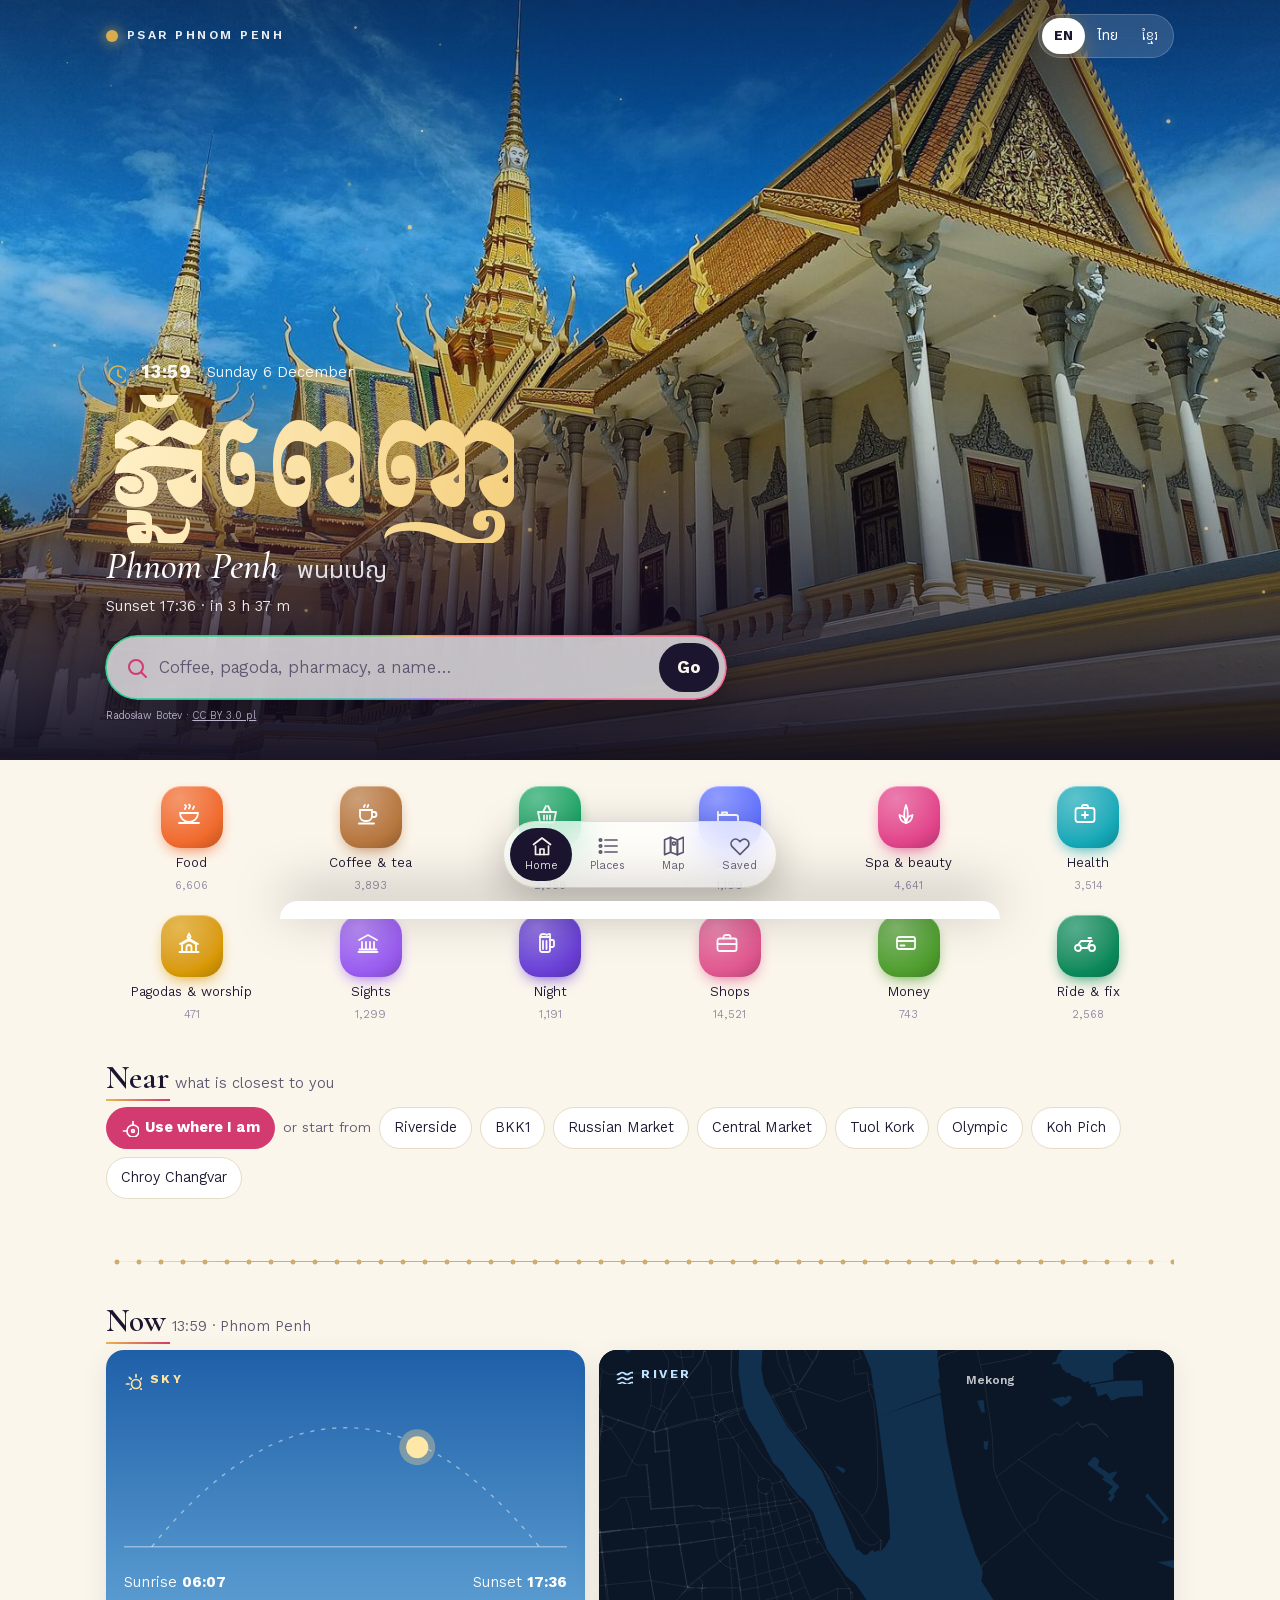
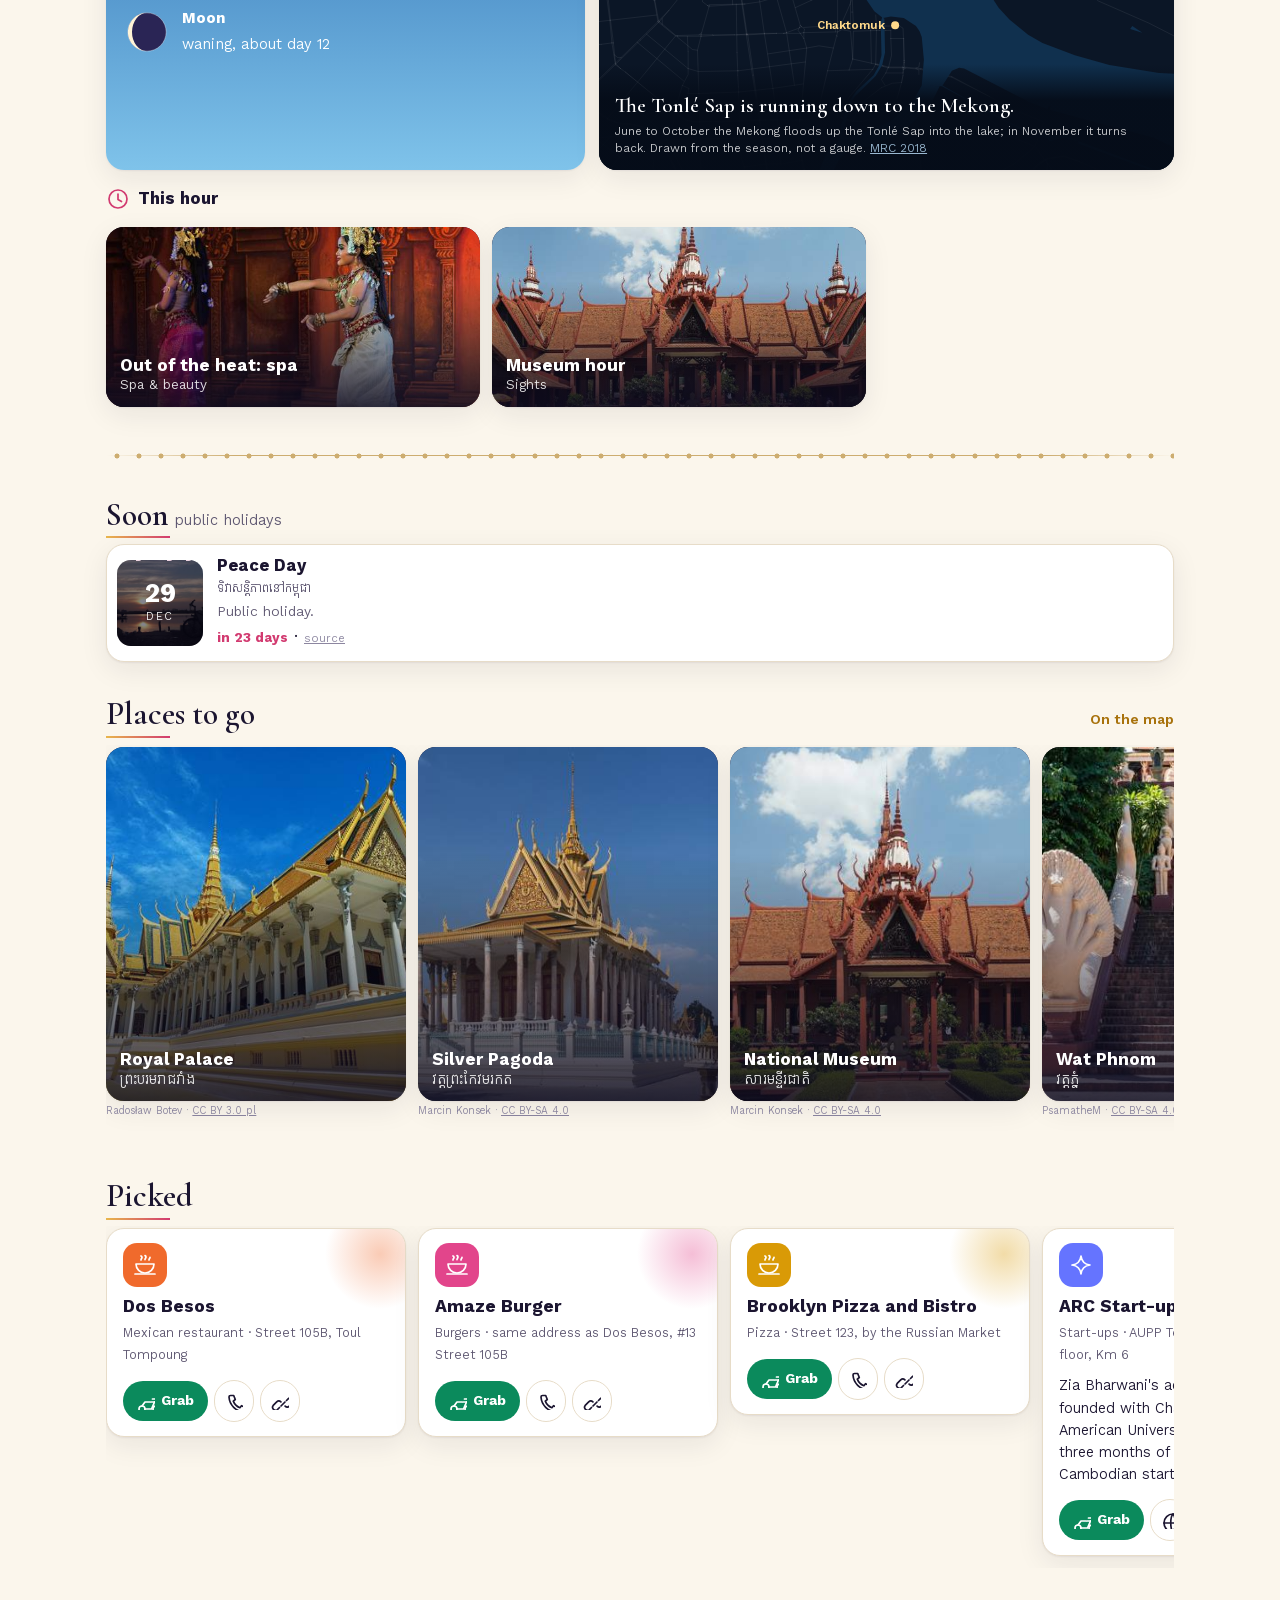
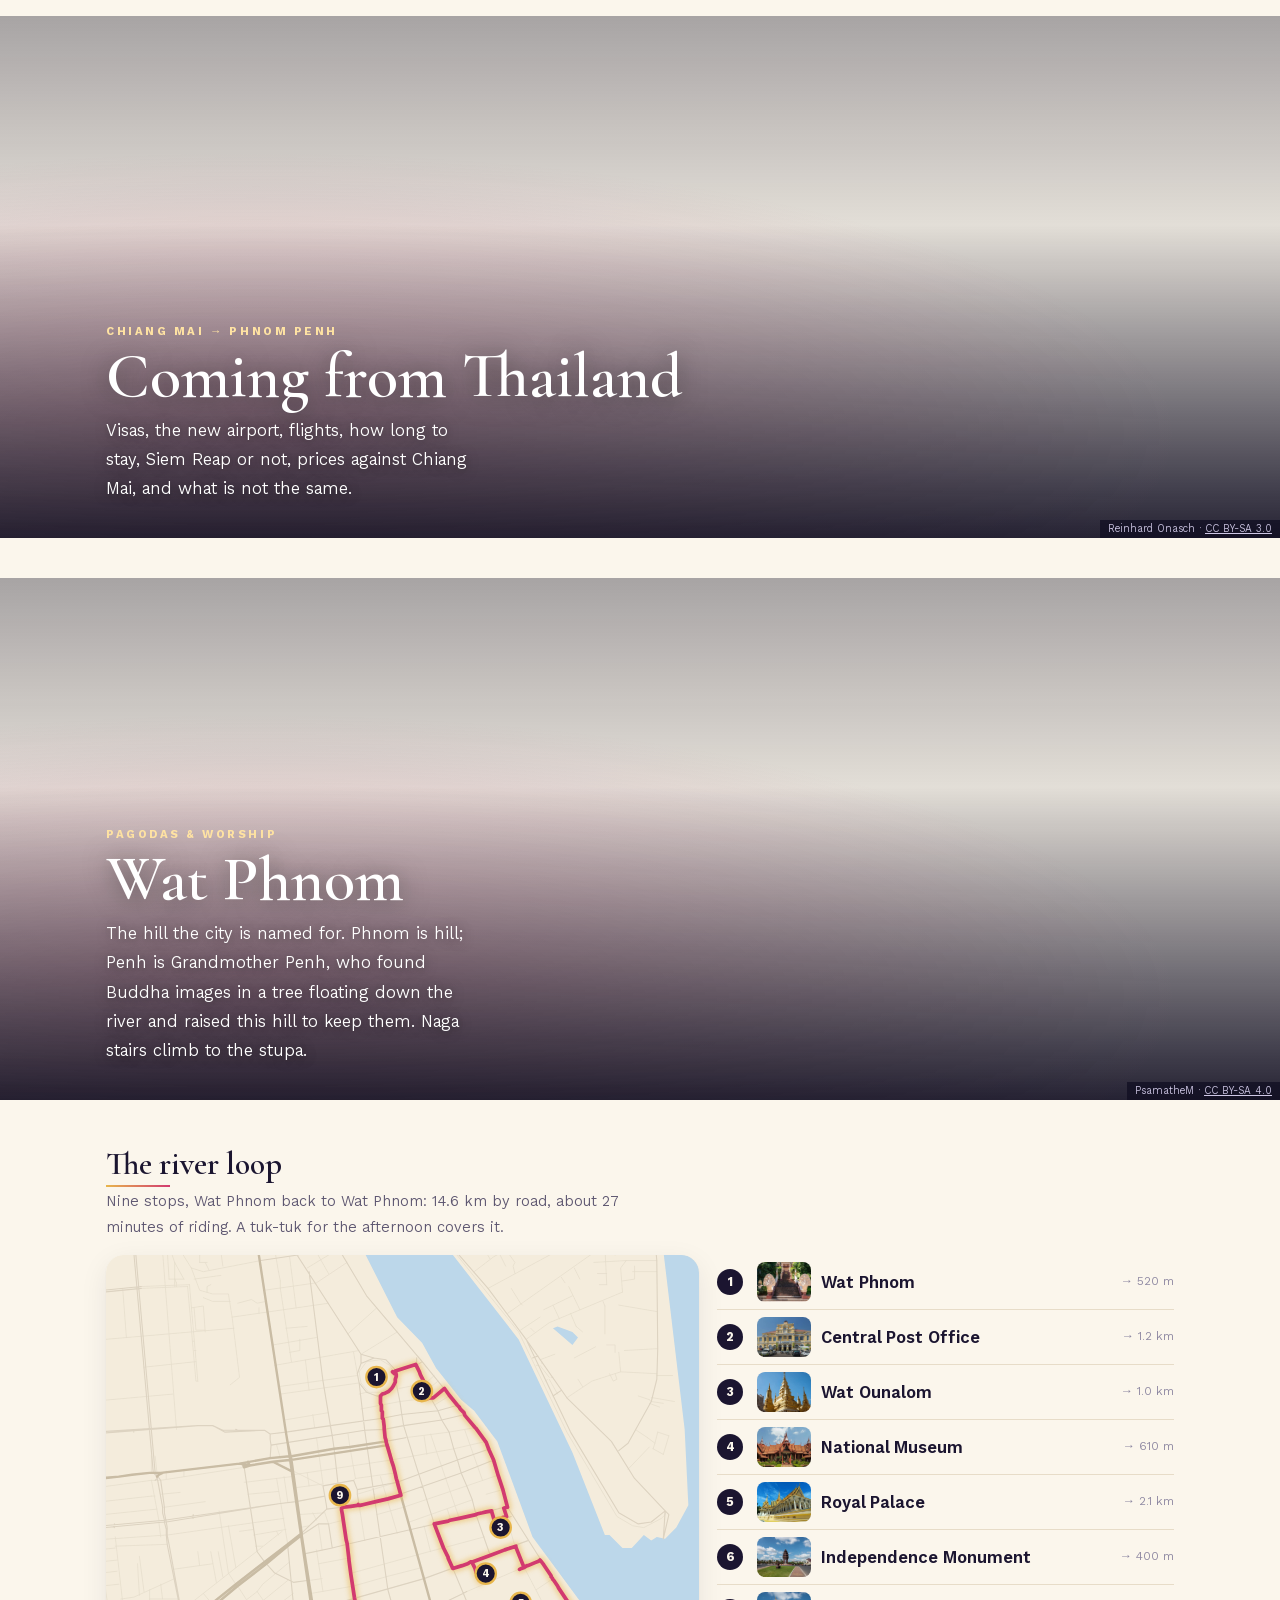
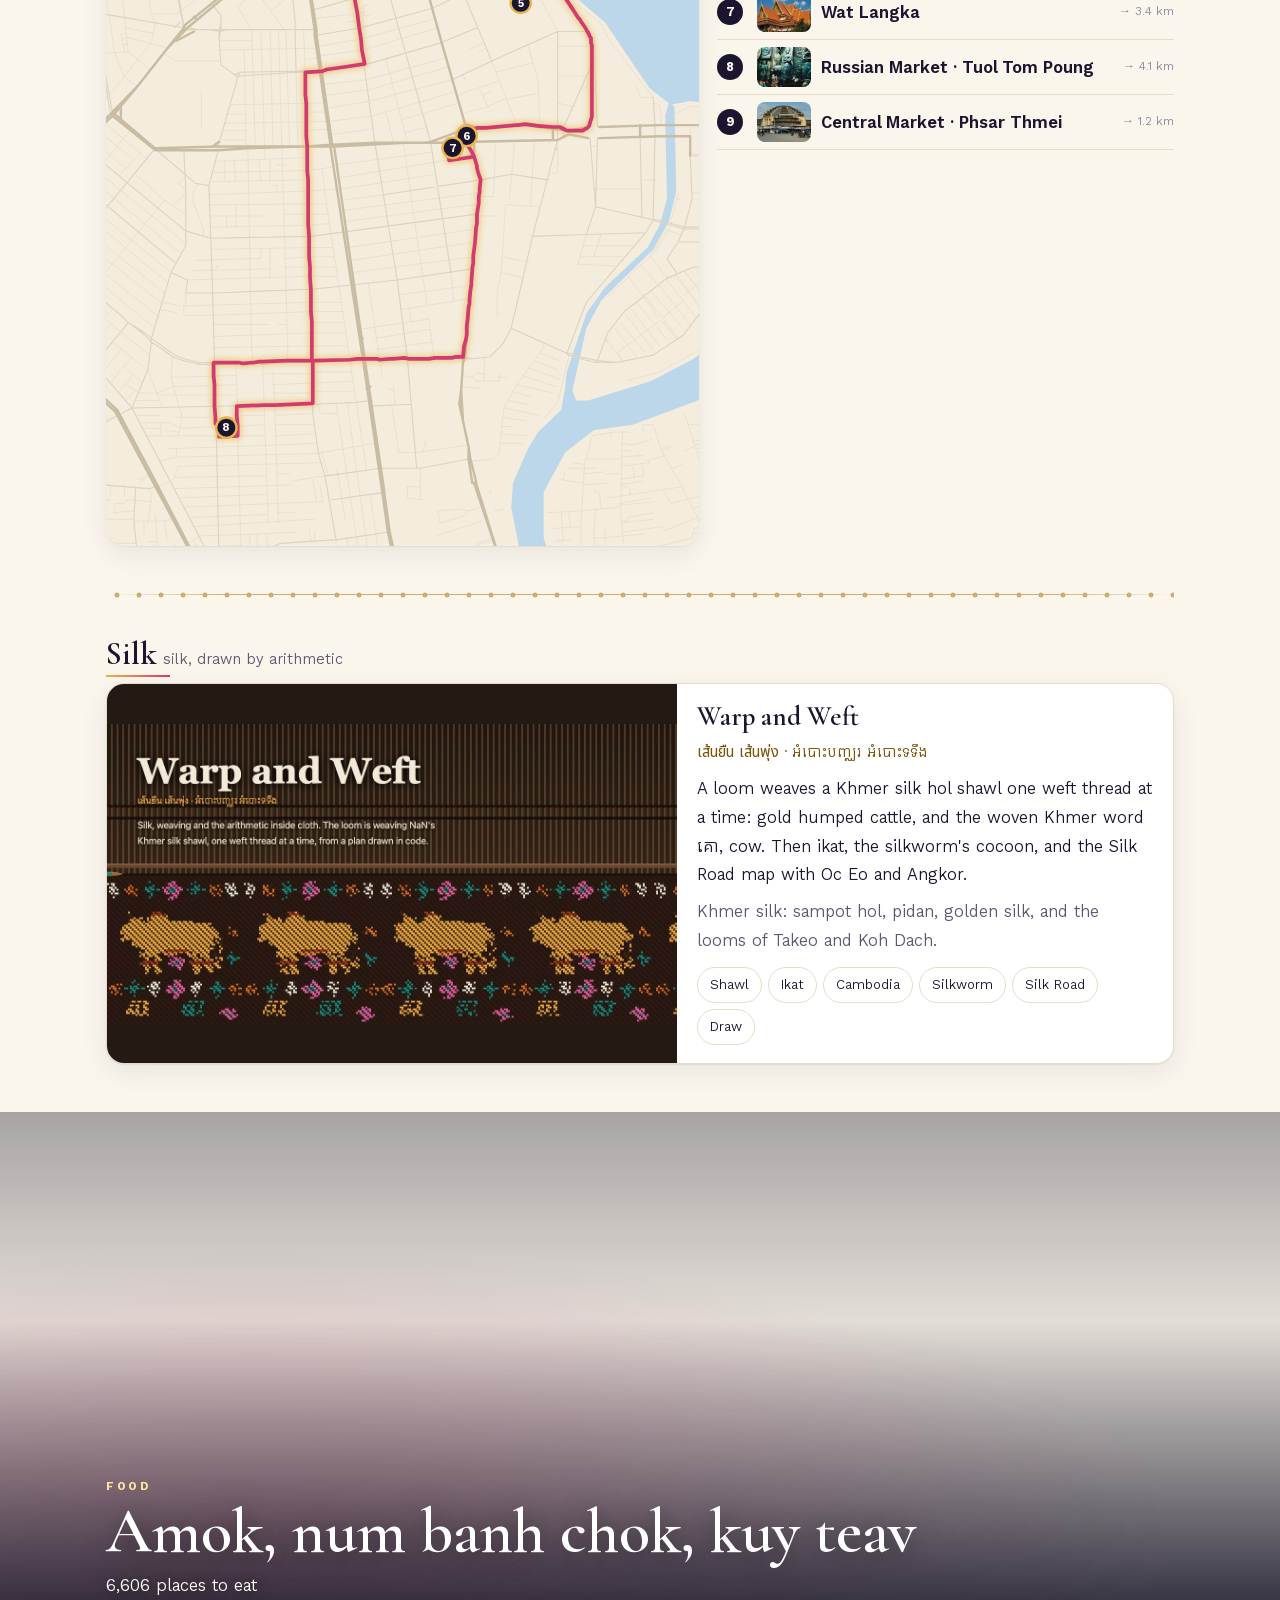
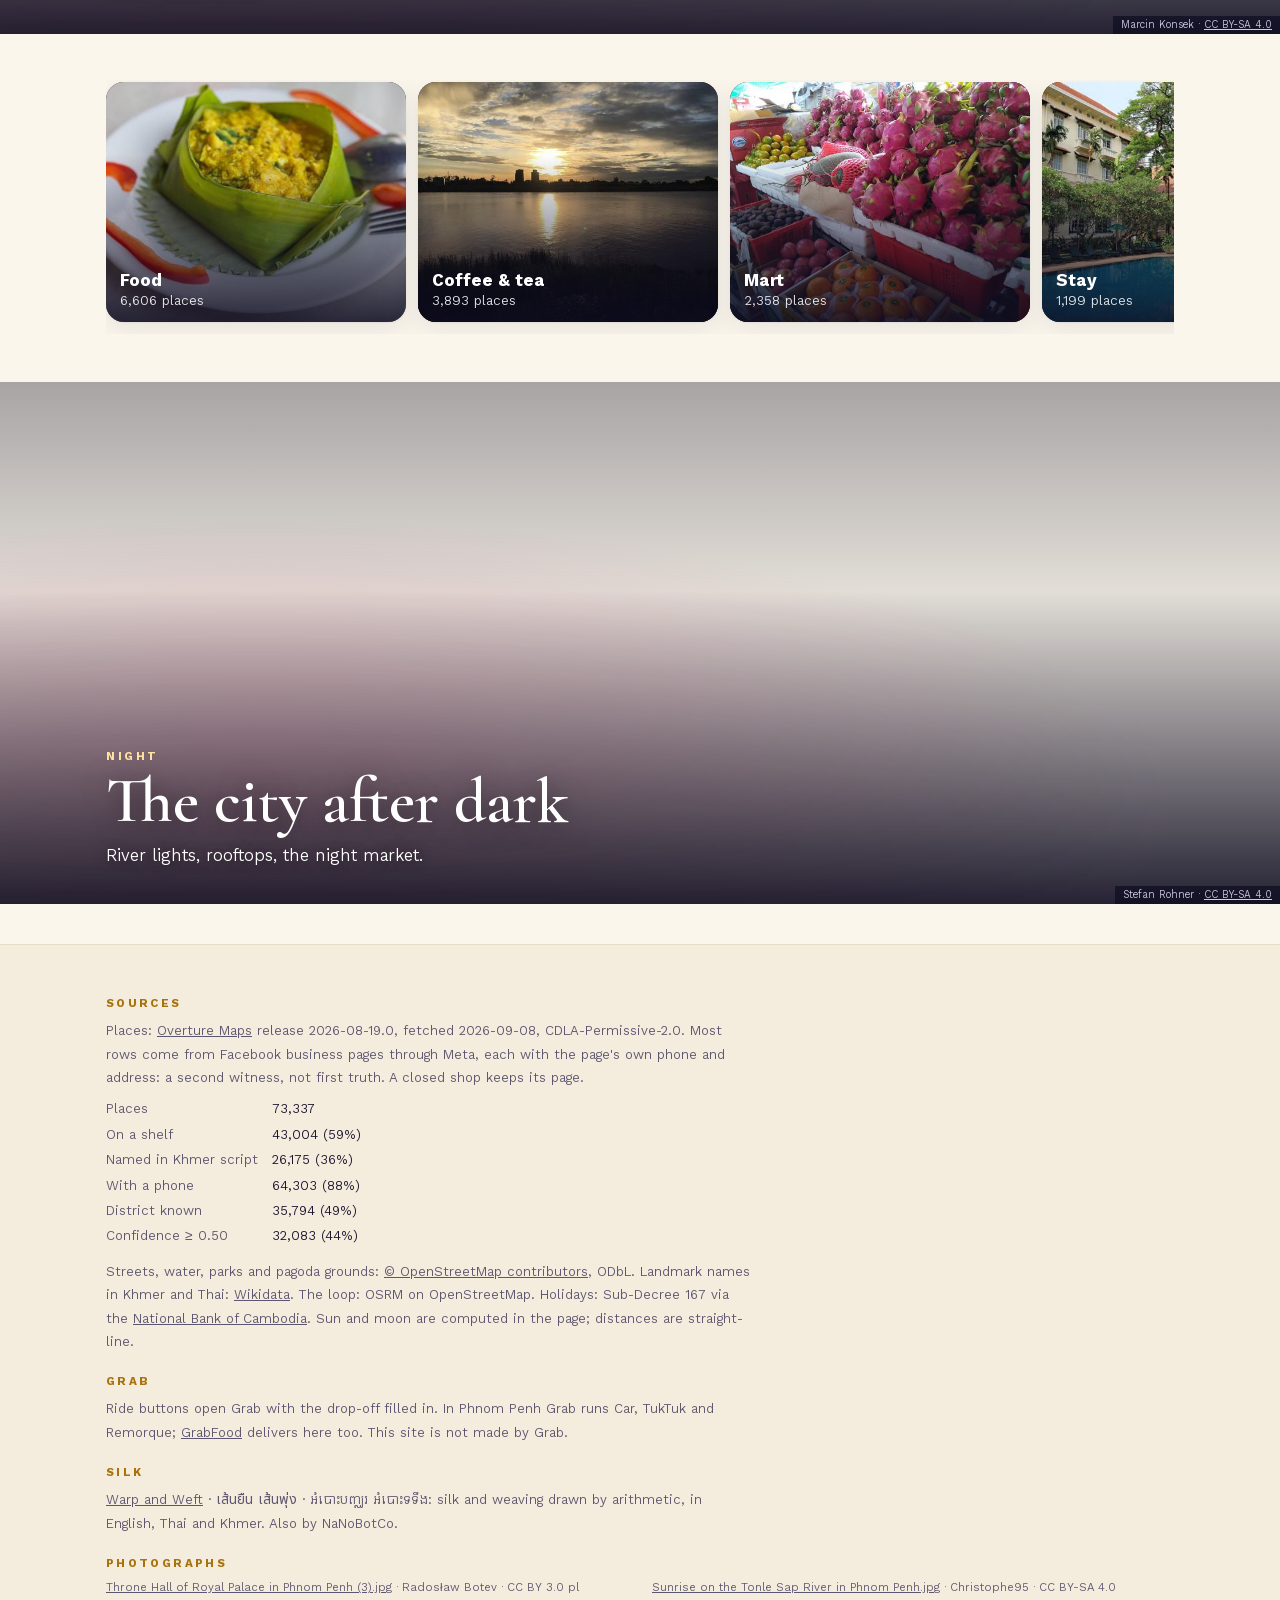
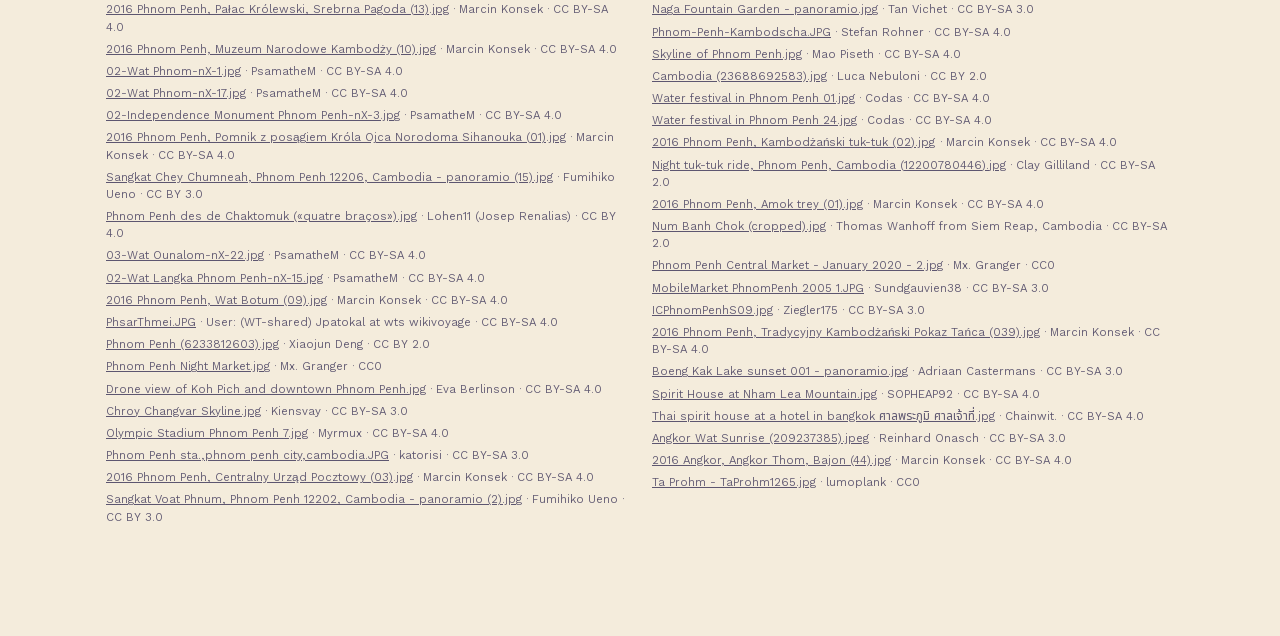
==== commit 6a9e5997: "Take aggregator links off Co-Authored-By: Claude Opus 5.5 <noreply@anthropic.com>" ====
--- a/docs/index.html
+++ b/docs/index.html
@@ -932,7 +932,7 @@
 <script>
 (function(){
 "use strict";
-var BOOT = {"catShelf":[0,-1,1,9,4,9,-1,4,-1,9,9,1,9,5,9,2,9,3,-1,7,-1,9,5,-1,11,-1,-1,-1,9,9,5,5,-1,0,9,0,-1,-1,8,2,9,-1,9,9,9,11,9,2,-1,-1,11,-1,4,-1,3,0,-1,-1,0,-1,-1,9,10,0,0,-1,9,10,11,0,11,9,0,4,5,6,2,-1,0,-1,9,2,-1,-1,-1,1,9,-1,-1,11,-1,-1,7,8,4,0,8,5,11,-1,0,-1,-1,11,-1,4,6,7,0,0,-1,5,11,-1,-1,-1,8,0,0,2,-1,-1,11,-1,11,-1,2,8,11,-1,-1,-1,-1,-1,-1,-1,6,-1,-1,-1,-1,-1,-1,-1,0,9,0,-1,-1,-1,0,7,8,-1,4,-1,-1,10,-1,9,-1,9,-1,7,8,0,-1,-1,-1,1,-1,-1,0,7,5,11,10,-1,8,0,-1,5,3,9,-1,10,-1,-1,9,-1,5,-1,-1,7,-1,-1,-1,-1,-1,-1,-1,5,4,9,5,-1,10,-1,-1,-1,0,-1,-1,-1,-1,0,-1,2,-1,-1,0,0,-1,-1,11,-1,-1,9,0,-1,-1,8,-1,-1,9,-1,8,5,-1,-1,-1,0,0,-1,4,0,10,-1,-1,-1,-1,5,5,-1,-1,-1,-1,-1,-1,-1,0,3,5,-1,-1,-1,-1,-1,-1,-1,-1,-1,-1,-1,-1,-1,11,-1,0,-1,-1,-1,7,-1,-1,-1,5,-1,0,-1,-1,-1,9,9,-1,-1,-1,-1,5,9,-1,-1,-1,-1,0,2,-1,-1,5,-1,11,-1,-1,1,0,-1,-1,-1,-1,-1,-1,-1,3,9,3,5,-1,-1,9,4,-1,-1,-1,-1,-1,-1,10,-1,8,-1,11,-1,7,-1,-1,-1,0,-1,0,-1,7,-1,-1,6,6,-1,-1,-1,-1,-1,-1,-1,-1,3,8,-1,-1,0,-1,10,-1,-1,-1,-1,-1,8,-1,2,-1,0,-1,-1,-1,-1,-1,-1,-1,-1,-1,-1,-1,-1,-1,-1,-1,-1,3,5,0,-1,-1,0,9,5,-1,-1,-1,-1,-1,-1,7,-1,7,-1,-1,-1,0,-1,-1,-1,-1,0,-1,-1,-1,-1,0,-1,-1,-1,-1,-1,-1,-1,-1,-1,-1,2,-1,6,-1,-1,-1,0,9,-1,-1,-1,-1,-1,0,8,-1,-1,-1,-1,7,-1,10,-1,-1,-1,-1,-1,-1,-1,-1,-1,-1,-1,-1,-1,-1,-1,-1,-1,7,-1,7,-1,7,-1,9,7,-1,-1,-1,-1,-1,11,-1,-1,-1,-1,7,6,-1,2,9,-1,-1,-1,0,0,-1,7,-1,-1,4,-1,0,3,2,-1,-1,-1,-1,-1,-1,7,-1,-1,5,-1,-1,-1,-1,-1,-1,10,-1,-1,-1,-1,-1,-1,-1,7,-1,7,-1,4,-1,7,7,-1,-1,-1,0,-1,11,0,-1,8,0,0,5,-1,-1,-1,-1,-1,-1,-1,4,-1,-1,-1,6,9,-1,-1,0,-1,8,-1,0,3,-1,-1,-1,-1,-1,-1,-1,-1,-1,-1,0,-1,-1,-1,-1,4,-1,-1,-1,0,-1,0,-1,0,11,-1,-1,-1,0,0,-1,-1,-1,-1,0,-1,9,-1,-1,-1,8,-1,-1,-1,-1,-1,-1,-1,-1,-1,-1,5,-1,-1,-1,-1,-1,-1,-1,-1,-1,-1,-1,-1,-1,-1,5,10,-1,-1,-1,-1,11,-1,-1,4,7,-1,-1,-1,-1,0,-1,-1,-1,0,-1,6,0,-1,-1,-1,-1,-1,5,8,-1,-1,-1,-1,0,0,-1,-1,-1,0,-1,-1,-1,-1,-1,-1,-1,0,8,-1,-1,-1,8,-1,-1,-1,-1,0,9,-1,-1,6,-1,-1,-1,-1,-1,-1,-1,9,-1,-1,-1,0,-1,9,-1,-1,5,-1,-1,-1,-1,-1,-1,-1,-1,6,-1,0,-1,7,0,-1,0,-1,-1,-1,-1,7,-1,-1,9,8,-1,0,-1,-1,-1,-1,-1,-1,-1,0,3,-1,-1,-1,-1,-1,-1,-1,-1,-1,-1,7,-1,0,-1,-1,-1,-1,-1,-1,-1,-1,-1,-1,3,5,-1,10,-1,0,-1,0,-1,-1,-1,9,0,-1,-1,-1,-1,7,2,-1,7,-1,-1,-1],"shelves":[{"id":"food","icon":"i-food","en":"Food","th":"อาหาร","km":"ម្ហូប","grab":"food","photo":"amok","n":6606},{"id":"coffee","icon":"i-coffee","en":"Coffee & tea","th":"กาแฟ ชา","km":"កាហ្វេ តែ","grab":"food","photo":"hero-dawn","n":3893},{"id":"mart","icon":"i-basket","en":"Mart","th":"ของใช้ ตลาด","km":"ផ្សារ ម៉ាត","grab":"mart","photo":"fruit","n":2358},{"id":"stay","icon":"i-bed","en":"Stay","th":"ที่พัก","km":"ស្នាក់នៅ","grab":"hotels","photo":"le-royal","n":1199},{"id":"spa","icon":"i-spa","en":"Spa & beauty","th":"สปา ความงาม","km":"ស្ប៉ា សម្ផស្ស","grab":null,"photo":"apsara","n":4641},{"id":"health","icon":"i-health","en":"Health","th":"สุขภาพ","km":"សុខភាព","grab":null,"photo":null,"n":3514},{"id":"wat","icon":"i-wat","en":"Pagodas & worship","th":"วัด ศาสนสถาน","km":"វត្ត ទីសក្ការៈ","grab":null,"photo":"wat-phnom-gold","n":471},{"id":"sights","icon":"i-museum","en":"Sights","th":"ที่เที่ยว","km":"កន្លែងកម្សាន្ត","grab":null,"photo":"independence","n":1299},{"id":"night","icon":"i-beer","en":"Night","th":"กลางคืน","km":"ពេលយប់","grab":null,"photo":"hero-night","n":1191},{"id":"shop","icon":"i-shop","en":"Shops","th":"ร้านค้า","km":"ហាង","grab":"mart","photo":"central-market","n":14521},{"id":"money","icon":"i-atm","en":"Money","th":"เงิน","km":"លុយ","grab":null,"photo":null,"n":743},{"id":"ride","icon":"i-ride","en":"Ride & fix","th":"เดินทาง ซ่อมรถ","km":"ធ្វើដំណើរ ជួសជុល","grab":"transport","photo":"tuk-tuk","n":2568}],"khan":[["ចំការមន","Chamkar Mon"],["ដូនពេញ","Daun Penh"],["ប្រាំពីរមករា","Prampi Makara"],["ទួលគោក","Tuol Kouk"],["ដង្កោ","Dangkao"],["មានជ័យ","Mean Chey"],["ឫស្សីកែវ","Russey Keo"],["សែនសុខ","Sen Sok"],["ពោធិ៍សែនជ័យ","Pou Senchey"],["ជ្រោយចង្វារ","Chroy Changvar"],["ព្រែកព្នៅ","Prek Pnov"],["ច្បារអំពៅ","Chbar Ampov"]],"landmarks":[{"id":"royal-palace","q":"Q420618","lat":11.563681,"lng":104.931119,"shelf":"sights","en":"Royal Palace","km":"ព្រះបរមរាជវាំង","th":"พระบรมราชวัง","t_en":"The King lives here. The Throne Hall's gold spire faces the river; the Silver Pagoda stands inside the same walls.","t_th":"ที่ประทับของพระมหากษัตริย์ ยอดทองของพระที่นั่งหันหน้าสู่แม่น้ำ วัดพระแก้วมรกตอยู่ในกำแพงเดียวกัน","t_km":"ព្រះមហាក្សត្រគង់នៅទីនេះ។ កំពូលមាសនៃព្រះទីនាំងបែរមុខទៅទន្លេ ហើយវត្តព្រះកែវមរកតស្ថិតនៅក្នុងកំពែងតែមួយ។"},{"id":"silver-pagoda","q":"Q2641555","lat":11.562481,"lng":104.931665,"shelf":"wat","en":"Silver Pagoda","km":"វត្តព្រះកែវមរកត","th":"วัดพระแก้วมรกต","t_en":"Inside the palace walls. The floor is laid with 5,329 silver tiles.","t_th":"อยู่ในเขตพระราชวัง พื้นปูด้วยแผ่นเงิน 5,329 แผ่น","t_km":"ស្ថិតនៅក្នុងកំពែងព្រះបរមរាជវាំង។ កម្រាលធ្វើពីក្បាលឥដ្ឋប្រាក់ 5,329 ផ្ទាំង។"},{"id":"national-museum","q":"Q1929750","lat":11.565278,"lng":104.929167,"shelf":"sights","en":"National Museum","km":"សារមន្ទីរជាតិ","th":"พิพิธภัณฑ์แห่งชาติกัมพูชา","t_en":"Red halls around a courtyard garden, opened in 1920. Angkor-era stone gods inside.","t_th":"อาคารสีแดงล้อมสวนกลาง เปิดเมื่อปี 1920 ข้างในมีเทวรูปหินสมัยพระนคร","t_km":"អគារពណ៌ក្រហមព័ទ្ធជុំវិញសួនច្បារកណ្ដាល បើកនៅឆ្នាំ 1920។ ខាងក្នុងមានរូបចម្លាក់ថ្មសម័យអង្គរ។"},{"id":"wat-phnom","q":"Q1818101","lat":11.576036,"lng":104.923067,"shelf":"wat","en":"Wat Phnom","km":"វត្តភ្នំ","th":"วัดพนม","t_en":"The hill the city is named for. Phnom is hill; Penh is Grandmother Penh, who found Buddha images in a tree floating down the river and raised this hill to keep them. Naga stairs climb to the stupa.","t_th":"เนินที่เป็นชื่อเมือง พนมแปลว่าเนินเขา เพ็ญคือยายเพ็ญ ผู้พบพระพุทธรูปในต้นไม้ที่ลอยมาตามน้ำ แล้วก่อเนินนี้ขึ้นเก็บไว้ บันไดนาคพาขึ้นไปถึงเจดีย์","t_km":"ភ្នំដែលជាឈ្មោះរបស់ទីក្រុង។ យាយពេញបានរកឃើញព្រះពុទ្ធរូបនៅក្នុងដើមគគីរដែលអណ្ដែតមកតាមទន្លេ ហើយបានលើកភ្នំនេះដើម្បីតម្កល់។ ជណ្ដើរនាគនាំឡើងទៅចេតិយ។"},{"id":"independence","q":"Q1108673","lat":11.5564,"lng":104.9281,"shelf":"sights","en":"Independence Monument","km":"វិមានឯករាជ្យ","th":"อนุสาวรีย์เอกราช","t_en":"A lotus-shaped tower from 1958 by the architect Vann Molyvann, for independence from France in 1953.","t_th":"หอรูปดอกบัว สร้างปี 1958 ออกแบบโดยสถาปนิก วัณณ์ โมลีวัณณ์ ฉลองเอกราชจากฝรั่งเศสปี 1953","t_km":"វិមានរាងផ្កាឈូក សាងសង់ឆ្នាំ 1958 ដោយស្ថាបត្យករ វណ្ណ ម៉ូលីវណ្ណ ដើម្បីរំលឹកឯករាជ្យពីបារាំងឆ្នាំ 1953។"},{"id":"sihanouk-memorial","q":"Q30637183","lat":11.55649,"lng":104.93004,"shelf":"sights","en":"King-Father Sihanouk statue","km":"ព្រះបរមរូប ព្រះបាទ នរោត្តម សីហនុ","th":"พระบรมรูปพระบิดา นโรดม สีหนุ","t_en":"The King-Father in bronze under a gold spire, unveiled in 2013, beside the Independence Monument.","t_th":"พระบรมรูปสำริดใต้ยอดปราสาททอง เปิดปี 2013 อยู่ข้างอนุสาวรีย์เอกราช","t_km":"ព្រះបរមរូបសំរិទ្ធ ព្រះបាទ នរោត្តម សីហនុ នៅក្រោមកំពូលមាស សម្ពោធឆ្នាំ 2013 នៅក្បែរវិមានឯករាជ្យ។"},{"id":"riverside","q":"Q7530912","lat":11.566742,"lng":104.932031,"shelf":"sights","en":"Riverside · Sisowath Quay","km":"មាត់ទន្លេ · ស៊ីសុវត្ថិ","th":"ริมน้ำ · ถนนศรีสวัสดิ์","t_en":"The promenade along the Tonlé Sap: flags, palms, evening aerobics, the sunset behind the city.","t_th":"ทางเดินเลียบแม่น้ำโตนเลสาบ ธงชาติ ต้นปาล์ม เต้นแอโรบิกตอนเย็น","t_km":"ផ្លូវដើរលេងតាមបណ្ដោយទន្លេសាប៖ ទង់ជាតិ ដើមដូង ហាត់ប្រាណពេលល្ងាច និងថ្ងៃលិច។"},{"id":"chaktomuk","q":"Q5068437","lat":11.56267,"lng":104.9349,"shelf":"sights","en":"Chaktomuk · Four Faces","km":"ចតុមុខ","th":"จตุมุข · สี่หน้า","t_en":"Where the Mekong, the Tonlé Sap and the Bassac meet in front of the palace: four arms of water, four faces.","t_th":"จุดที่แม่น้ำโขง โตนเลสาบ และบาสัก มาบรรจบกันหน้าพระราชวัง สี่แขนของน้ำ สี่หน้า","t_km":"កន្លែងដែលទន្លេមេគង្គ ទន្លេសាប និងទន្លេបាសាក់ ជួបគ្នានៅមុខព្រះបរមរាជវាំង៖ ដៃទឹកបួន មុខបួន។"},{"id":"wat-ounalom","q":"Q3104564","lat":11.5678,"lng":104.93,"shelf":"wat","en":"Wat Ounalom","km":"វត្តឧណ្ណាលោម","th":"วัดอุณาโลม","t_en":"Home of the head of Cambodia's largest Buddhist order, on the riverside. Gold and white stupas.","t_th":"ที่ประทับของพระสังฆราชคณะมหานิกาย ริมแม่น้ำ เจดีย์ทองและขาว","t_km":"ទីគង់របស់សម្ដេចព្រះសង្ឃរាជគណៈមហានិកាយ នៅមាត់ទន្លេ។ ចេតិយពណ៌មាស និងពណ៌ស។"},{"id":"wat-langka","q":"Q2039367","lat":11.555747,"lng":104.927317,"shelf":"wat","en":"Wat Langka","km":"វត្តលង្កា","th":"วัดลังกา","t_en":"One of the city's oldest pagodas, a short walk from the Independence Monument.","t_th":"วัดเก่าแก่ที่สุดแห่งหนึ่งของเมือง เดินไม่ไกลจากอนุสาวรีย์เอกราช","t_km":"វត្តចាស់ជាងគេមួយរបស់ទីក្រុង ដើរបន្តិចពីវិមានឯករាជ្យ។"},{"id":"wat-botum","q":"Q7972919","lat":11.5594,"lng":104.931,"shelf":"wat","en":"Wat Botum","km":"វត្តបទុមវតី","th":"วัดปทุมวดี","t_en":"The Lotus Pagoda. The park in front fills up at dusk.","t_th":"วัดดอกบัว สวนหน้าวัดคึกคักตอนเย็น","t_km":"វត្តបទុមវតី (បទុម គឺផ្កាឈូក)។ សួនមុខវត្តមានមនុស្សច្រើនពេលល្ងាច។"},{"id":"central-market","q":"Q190668","lat":11.569575,"lng":104.921022,"shelf":"mart","en":"Central Market · Phsar Thmei","km":"ផ្សារធំថ្មី","th":"ตลาดกลาง · พซาร์ทะไม","t_en":"An Art Deco dome from 1937 with four arms of stalls: gold, watches, fruit, flowers.","t_th":"โดมอาร์ตเดโค สร้างปี 1937 สี่ปีกเต็มไปด้วยร้าน ทอง นาฬิกา ผลไม้ ดอกไม้","t_km":"ដំបូលរាងមូលបែបអាតដេកូ សាងសង់ឆ្នាំ 1937 មានស្លាបបួនពេញដោយតូប៖ មាស នាឡិកា ផ្លែឈើ ផ្កា។"},{"id":"russian-market","q":"Q2621748","lat":11.540433,"lng":104.914681,"shelf":"mart","en":"Russian Market · Tuol Tom Poung","km":"ផ្សារទួលទំពូង","th":"ตลาดรัสเซีย · ตวลทุมปูง","t_en":"Named for the Russians who shopped here in the 1980s. Silk, carvings, spare parts and coffee stalls in a maze.","t_th":"ได้ชื่อจากชาวรัสเซียที่มาจับจ่ายในทศวรรษ 1980 ผ้าไหม งานแกะสลัก อะไหล่ และร้านกาแฟในตรอกวกวน","t_km":"ហៅថាផ្សាររុស្ស៊ី ព្រោះជនជាតិរុស្ស៊ីធ្លាប់មកទិញឥវ៉ាន់នៅទីនេះក្នុងទសវត្សរ៍ 1980។ សូត្រ ចម្លាក់ គ្រឿងបន្លាស់ និងតូបកាហ្វេ ក្នុងច្រកដើរវាងវៀន។"},{"id":"night-market","q":null,"lat":11.57404,"lng":104.9272,"shelf":"food","en":"Night Market · Phsar Reatrey","km":"ផ្សាររាត្រី","th":"ตลาดกลางคืน","t_en":"On the riverside at Phsar Kandal: clothes stalls, grills, mats on the ground to eat on.","t_th":"ริมแม่น้ำแถวตลาดกันดาล ร้านเสื้อผ้า ของปิ้งย่าง ปูเสื่อนั่งกิน","t_km":"នៅមាត់ទន្លេជិតផ្សារកណ្ដាល៖ តូបសម្លៀកបំពាក់ សាច់អាំង និងកន្ទេលក្រាលលើដីសម្រាប់អង្គុយញ៉ាំ។"},{"id":"koh-pich","q":"Q42556734","lat":11.546575,"lng":104.940346,"shelf":"sights","en":"Koh Pich · Diamond Island","km":"កោះពេជ្រ","th":"เกาะเพชร","t_en":"An island in the Bassac turned into a new town: wedding halls, towers, a copy of the Arc de Triomphe.","t_th":"เกาะกลางแม่น้ำบาสักที่กลายเป็นเมืองใหม่ หอจัดงานแต่ง ตึกสูง และประตูชัยจำลอง","t_km":"កោះមួយនៅទន្លេបាសាក់ ដែលក្លាយជាទីក្រុងថ្មី៖ សាលមង្គលការ អគារខ្ពស់ៗ និងក្លោងទ្វារជ័យជំនះចម្លង។"},{"id":"chroy-changvar","q":null,"lat":11.59024,"lng":104.92535,"shelf":"sights","en":"Chroy Changvar","km":"ជ្រោយចង្វារ","th":"จรอยจังวา","t_en":"Across the Japanese Friendship Bridge: the peninsula between the Tonlé Sap and the Mekong, a riverside park and night market.","t_th":"ข้ามสะพานมิตรภาพญี่ปุ่นไป คือแหลมระหว่างโตนเลสาบกับแม่น้ำโขง มีสวนริมน้ำและตลาดกลางคืน","t_km":"ឆ្លងស្ពានមិត្តភាពខ្មែរ-ជប៉ុនទៅ៖ ជ្រោយរវាងទន្លេសាប និងទន្លេមេគង្គ មានសួនមាត់ទន្លេ និងផ្សាររាត្រី។"},{"id":"olympic","q":"Q2021522","lat":11.558361,"lng":104.912083,"shelf":"sights","en":"Olympic Stadium","km":"ពហុកីឡដ្ឋានជាតិអូឡាំពិក","th":"สนามกีฬาโอลิมปิก","t_en":"Vann Molyvann's stadium from 1964. At dusk the stands fill with people jogging and dancing.","t_th":"สนามกีฬาของวัณณ์ โมลีวัณณ์ สร้างปี 1964 ตอนเย็นผู้คนมาวิ่งและเต้นบนอัฒจันทร์","t_km":"ពហុកីឡដ្ឋានរបស់ វណ្ណ ម៉ូលីវណ្ណ សាងសង់ឆ្នាំ 1964។ ពេលល្ងាច មនុស្សមករត់ និងរាំលើកន្លែងអង្គុយទស្សនា។"},{"id":"railway","q":"Q7374763","lat":11.5725,"lng":104.9167,"shelf":"sights","en":"Railway Station","km":"ស្ថានីយ៍រថភ្លើងភ្នំពេញ","th":"สถานีรถไฟพนมเปญ","t_en":"Art Deco from 1932. Trains run south to Kampot and the sea.","t_th":"อาคารอาร์ตเดโค สร้างปี 1932 รถไฟวิ่งลงใต้ไปกำปอดและทะเล","t_km":"អគារបែបអាតដេកូ សាងសង់ឆ្នាំ 1932។ រថភ្លើងរត់ទៅទិសខាងត្បូង ទៅកំពត និងសមុទ្រ។"},{"id":"post-office","q":"Q101210397","lat":11.575269,"lng":104.925597,"shelf":"sights","en":"Central Post Office","km":"ប្រៃសណីយ៍កណ្ដាល","th":"ที่ทำการไปรษณีย์กลาง","t_en":"A yellow French post office from the 1890s, near Wat Phnom.","t_th":"ไปรษณีย์สีเหลืองสมัยฝรั่งเศส ทศวรรษ 1890 ใกล้วัดพนม","t_km":"ប្រៃសណីយ៍ពណ៌លឿងសម័យបារាំង ទសវត្សរ៍ 1890 នៅជិតវត្តភ្នំ។"},{"id":"le-royal","q":"Q3417406","lat":11.576035,"lng":104.91841,"shelf":"stay","en":"Hotel Le Royal","km":"សណ្ឋាគារ ឡឺរ៉ូយ៉ាល់","th":"โรงแรมเลอรอยัล","t_en":"Opened in 1929. Frangipani, a long pool, and the Elephant Bar.","t_th":"เปิดปี 1929 ต้นลีลาวดี สระว่ายน้ำยาว และบาร์ช้าง (Elephant Bar)","t_km":"បើកឆ្នាំ 1929។ ដើមចំប៉ា អាងហែលទឹកវែង និងបារដំរី (Elephant Bar)។"}],"soon":[{"start":"2026-10-10","end":"2026-10-12","en":"Pchum Ben","th":"ประชุมบิณฑ์ (สารทเขมร)","km":"ពិធីបុណ្យភ្ជុំបិណ្ឌ","line_en":"Three days. Families take rice to the pagodas before dawn for the ancestors.","line_th":"หยุดสามวัน ครอบครัวนำข้าวไปวัดก่อนรุ่งสาง ทำบุญให้บรรพบุรุษ","icon":"i-lotus","photo":"monks","src":"https://www.nbc.gov.kh/english/news_and_events/official_holiday.php","line_km":"ឈប់សម្រាកបីថ្ងៃ។ គ្រួសារនាំបាយទៅវត្តមុនថ្ងៃរះ ដើម្បីឧទ្ទិសដល់ដូនតា។","anim":"smoke"},{"start":"2026-10-15","end":"2026-10-15","en":"King-Father Norodom Sihanouk Commemoration Day","th":"วันรำลึกพระบิดา นโรดม สีหนุ","km":"ទិវាប្រារព្ធពិធីគោរពព្រះវិញ្ញាណក្ខន្ធ ព្រះករុណា ព្រះបាទ នរោត្តម សីហនុ","line_en":"Public holiday.","line_th":"วันหยุดราชการ","icon":"i-flower","photo":"sihanouk-memorial","src":"https://www.nbc.gov.kh/english/news_and_events/official_holiday.php","line_km":"ថ្ងៃឈប់សម្រាកជាផ្លូវការ។","anim":"candle"},{"start":"2026-10-29","end":"2026-10-29","en":"Coronation Day of King Norodom Sihamoni","th":"วันบรมราชาภิเษก พระบาทสมเด็จพระนโรดม สีหมุนี","km":"ព្រះរាជពិធីគ្រងព្រះបរមរាជសម្បត្តិ","line_en":"Public holiday.","line_th":"วันหยุดราชการ","icon":"i-star","photo":"royal-palace","src":"https://www.nbc.gov.kh/english/news_and_events/official_holiday.php","line_km":"ថ្ងៃឈប់សម្រាកជាផ្លូវការ។","anim":"twinkle"},{"start":"2026-11-09","end":"2026-11-09","en":"Independence Day","th":"วันประกาศเอกราช","km":"ទិវាបុណ្យឯករាជ្យជាតិ","line_en":"The flame is lit at the Independence Monument.","line_th":"จุดไฟที่อนุสาวรีย์เอกราช","icon":"i-flag","photo":"independence","src":"https://www.nbc.gov.kh/english/news_and_events/official_holiday.php","line_km":"គេអុជភ្លើងនៅវិមានឯករាជ្យ។","anim":"flame"},{"start":"2026-11-23","end":"2026-11-25","en":"Water Festival · Bon Om Touk","th":"เทศกาลน้ำ (บุญอมตูก)","km":"ព្រះរាជពិធីបុណ្យអុំទូក បណ្តែតប្រទីប និងសំពះព្រះខែ អកអំបុក","line_en":"Three-day holiday, the full moon of the river's turn. The government called off the Phnom Penh celebrations in front of the Royal Palace for 2026; the holiday stays.","line_th":"หยุดสามวัน คืนพระจันทร์เต็มดวงตอนแม่น้ำเปลี่ยนทิศ ปีนี้รัฐบาลงดงานฉลองหน้าพระราชวังในพนมเปญ แต่วันหยุดยังอยู่","icon":"i-water","photo":"water-festival-boats","src":"https://www.akp.gov.kh/post/detail/374510","line_km":"ឈប់សម្រាកបីថ្ងៃ ពេលព្រះចន្ទពេញវង់ ពេលទន្លេប្ដូរទិស។ រដ្ឋាភិបាលបានផ្អាកពិធីបុណ្យនៅមុខព្រះបរមរាជវាំងក្នុងឆ្នាំ 2026 ប៉ុន្តែថ្ងៃឈប់សម្រាកនៅដដែល។","anim":"lanterns"},{"start":"2026-12-29","end":"2026-12-29","en":"Peace Day","th":"วันสันติภาพ","km":"ទិវាសន្តិភាពនៅកម្ពុជា","line_en":"Public holiday.","line_th":"วันหยุดราชการ","icon":"i-leaf","photo":"sunset-river","src":"https://www.nbc.gov.kh/english/news_and_events/official_holiday.php","line_km":"ថ្ងៃឈប់សម្រាកជាផ្លូវការ។","anim":"petals"}],"credits":{"royal-palace":{"title":"File:Throne Hall of Royal Palace in Phnom Penh (3).jpg","page":"https://commons.wikimedia.org/wiki/File:Throne_Hall_of_Royal_Palace_in_Phnom_Penh_(3).jpg","licence":"CC BY 3.0 pl","licence_url":"https://creativecommons.org/licenses/by/3.0/pl/deed.en","author":"Radosław Botev"},"silver-pagoda":{"title":"File:2016 Phnom Penh, Pałac Królewski, Srebrna Pagoda (13).jpg","page":"https://commons.wikimedia.org/wiki/File:2016_Phnom_Penh,_Pa%C5%82ac_Kr%C3%B3lewski,_Srebrna_Pagoda_(13).jpg","licence":"CC BY-SA 4.0","licence_url":"https://creativecommons.org/licenses/by-sa/4.0","author":"Marcin Konsek"},"national-museum":{"title":"File:2016 Phnom Penh, Muzeum Narodowe Kambodży (10).jpg","page":"https://commons.wikimedia.org/wiki/File:2016_Phnom_Penh,_Muzeum_Narodowe_Kambod%C5%BCy_(10).jpg","licence":"CC BY-SA 4.0","licence_url":"https://creativecommons.org/licenses/by-sa/4.0","author":"Marcin Konsek"},"wat-phnom":{"title":"File:02-Wat Phnom-nX-1.jpg","page":"https://commons.wikimedia.org/wiki/File:02-Wat_Phnom-nX-1.jpg","licence":"CC BY-SA 4.0","licence_url":"https://creativecommons.org/licenses/by-sa/4.0","author":"PsamatheM"},"wat-phnom-gold":{"title":"File:02-Wat Phnom-nX-17.jpg","page":"https://commons.wikimedia.org/wiki/File:02-Wat_Phnom-nX-17.jpg","licence":"CC BY-SA 4.0","licence_url":"https://creativecommons.org/licenses/by-sa/4.0","author":"PsamatheM"},"independence":{"title":"File:02-Independence Monument Phnom Penh-nX-3.jpg","page":"https://commons.wikimedia.org/wiki/File:02-Independence_Monument_Phnom_Penh-nX-3.jpg","licence":"CC BY-SA 4.0","licence_url":"https://creativecommons.org/licenses/by-sa/4.0","author":"PsamatheM"},"sihanouk-memorial":{"title":"File:2016 Phnom Penh, Pomnik z posągiem Króla Ojca Norodoma Sihanouka (01).jpg","page":"https://commons.wikimedia.org/wiki/File:2016_Phnom_Penh,_Pomnik_z_pos%C4%85giem_Kr%C3%B3la_Ojca_Norodoma_Sihanouka_(01).jpg","licence":"CC BY-SA 4.0","licence_url":"https://creativecommons.org/licenses/by-sa/4.0","author":"Marcin Konsek"},"riverside":{"title":"File:Sangkat Chey Chumneah, Phnom Penh 12206, Cambodia - panoramio (15).jpg","page":"https://commons.wikimedia.org/wiki/File:Sangkat_Chey_Chumneah,_Phnom_Penh_12206,_Cambodia_-_panoramio_(15).jpg","licence":"CC BY 3.0","licence_url":"https://creativecommons.org/licenses/by/3.0","author":"Fumihiko Ueno"},"chaktomuk":{"title":"File:Phnom Penh des de Chaktomuk («quatre braços»).jpg","page":"https://commons.wikimedia.org/wiki/File:Phnom_Penh_des_de_Chaktomuk_(%C2%ABquatre_bra%C3%A7os%C2%BB).jpg","licence":"CC BY 4.0","licence_url":"https://creativecommons.org/licenses/by/4.0","author":"Lohen11 (Josep Renalias)"},"wat-ounalom":{"title":"File:03-Wat Ounalom-nX-22.jpg","page":"https://commons.wikimedia.org/wiki/File:03-Wat_Ounalom-nX-22.jpg","licence":"CC BY-SA 4.0","licence_url":"https://creativecommons.org/licenses/by-sa/4.0","author":"PsamatheM"},"wat-langka":{"title":"File:02-Wat Langka Phnom Penh-nX-15.jpg","page":"https://commons.wikimedia.org/wiki/File:02-Wat_Langka_Phnom_Penh-nX-15.jpg","licence":"CC BY-SA 4.0","licence_url":"https://creativecommons.org/licenses/by-sa/4.0","author":"PsamatheM"},"wat-botum":{"title":"File:2016 Phnom Penh, Wat Botum (09).jpg","page":"https://commons.wikimedia.org/wiki/File:2016_Phnom_Penh,_Wat_Botum_(09).jpg","licence":"CC BY-SA 4.0","licence_url":"https://creativecommons.org/licenses/by-sa/4.0","author":"Marcin Konsek"},"central-market":{"title":"File:PhsarThmei.JPG","page":"https://commons.wikimedia.org/wiki/File:PhsarThmei.JPG","licence":"CC BY-SA 4.0","licence_url":"https://creativecommons.org/licenses/by-sa/4.0","author":"User: (WT-shared) Jpatokal at wts wikivoyage"},"russian-market":{"title":"File:Phnom Penh (6233812603).jpg","page":"https://commons.wikimedia.org/wiki/File:Phnom_Penh_(6233812603).jpg","licence":"CC BY 2.0","licence_url":"https://creativecommons.org/licenses/by/2.0","author":"Xiaojun Deng"},"night-market":{"title":"File:Phnom Penh Night Market.jpg","page":"https://commons.wikimedia.org/wiki/File:Phnom_Penh_Night_Market.jpg","licence":"CC0","licence_url":"http://creativecommons.org/publicdomain/zero/1.0/deed.en","author":"Mx. Granger"},"koh-pich":{"title":"File:Drone view of Koh Pich and downtown Phnom Penh.jpg","page":"https://commons.wikimedia.org/wiki/File:Drone_view_of_Koh_Pich_and_downtown_Phnom_Penh.jpg","licence":"CC BY-SA 4.0","licence_url":"https://creativecommons.org/licenses/by-sa/4.0","author":"Eva Berlinson"},"chroy-changvar":{"title":"File:Chroy Changvar Skyline.jpg","page":"https://commons.wikimedia.org/wiki/File:Chroy_Changvar_Skyline.jpg","licence":"CC BY-SA 3.0","licence_url":"https://creativecommons.org/licenses/by-sa/3.0","author":"Kiensvay"},"olympic":{"title":"File:Olympic Stadium Phnom Penh 7.jpg","page":"https://commons.wikimedia.org/wiki/File:Olympic_Stadium_Phnom_Penh_7.jpg","licence":"CC BY-SA 4.0","licence_url":"https://creativecommons.org/licenses/by-sa/4.0","author":"Myrmux"},"railway":{"title":"File:Phnom Penh sta.,phnom penh city,cambodia.JPG","page":"https://commons.wikimedia.org/wiki/File:Phnom_Penh_sta.,phnom_penh_city,cambodia.JPG","licence":"CC BY-SA 3.0","licence_url":"https://creativecommons.org/licenses/by-sa/3.0","author":"katorisi"},"post-office":{"title":"File:2016 Phnom Penh, Centralny Urząd Pocztowy (03).jpg","page":"https://commons.wikimedia.org/wiki/File:2016_Phnom_Penh,_Centralny_Urz%C4%85d_Pocztowy_(03).jpg","licence":"CC BY-SA 4.0","licence_url":"https://creativecommons.org/licenses/by-sa/4.0","author":"Marcin Konsek"},"le-royal":{"title":"File:Sangkat Voat Phnum, Phnom Penh 12202, Cambodia - panoramio (2).jpg","page":"https://commons.wikimedia.org/wiki/File:Sangkat_Voat_Phnum,_Phnom_Penh_12202,_Cambodia_-_panoramio_(2).jpg","licence":"CC BY 3.0","licence_url":"https://creativecommons.org/licenses/by/3.0","author":"Fumihiko Ueno"},"hero-dawn":{"title":"File:Sunrise on the Tonle Sap River in Phnom Penh.jpg","page":"https://commons.wikimedia.org/wiki/File:Sunrise_on_the_Tonle_Sap_River_in_Phnom_Penh.jpg","licence":"CC BY-SA 4.0","licence_url":"https://creativecommons.org/licenses/by-sa/4.0","author":"Christophe95"},"hero-dusk":{"title":"File:Naga Fountain Garden - panoramio.jpg","page":"https://commons.wikimedia.org/wiki/File:Naga_Fountain_Garden_-_panoramio.jpg","licence":"CC BY-SA 3.0","licence_url":"https://creativecommons.org/licenses/by-sa/3.0","author":"Tan Vichet"},"hero-night":{"title":"File:Phnom-Penh-Kambodscha.JPG","page":"https://commons.wikimedia.org/wiki/File:Phnom-Penh-Kambodscha.JPG","licence":"CC BY-SA 4.0","licence_url":"https://creativecommons.org/licenses/by-sa/4.0","author":"Stefan Rohner"},"skyline":{"title":"File:Skyline of Phnom Penh.jpg","page":"https://commons.wikimedia.org/wiki/File:Skyline_of_Phnom_Penh.jpg","licence":"CC BY-SA 4.0","licence_url":"https://creativecommons.org/licenses/by-sa/4.0","author":"Mao Piseth"},"monks-night":{"title":"File:Cambodia (23688692583).jpg","page":"https://commons.wikimedia.org/wiki/File:Cambodia_(23688692583).jpg","licence":"CC BY 2.0","licence_url":"https://creativecommons.org/licenses/by/2.0","author":"Luca Nebuloni"},"water-festival":{"title":"File:Water festival in Phnom Penh 01.jpg","page":"https://commons.wikimedia.org/wiki/File:Water_festival_in_Phnom_Penh_01.jpg","licence":"CC BY-SA 4.0","licence_url":"https://creativecommons.org/licenses/by-sa/4.0","author":"Codas"},"water-festival-boats":{"title":"File:Water festival in Phnom Penh 24.jpg","page":"https://commons.wikimedia.org/wiki/File:Water_festival_in_Phnom_Penh_24.jpg","licence":"CC BY-SA 4.0","licence_url":"https://creativecommons.org/licenses/by-sa/4.0","author":"Codas"},"tuk-tuk":{"title":"File:2016 Phnom Penh, Kambodżański tuk-tuk (02).jpg","page":"https://commons.wikimedia.org/wiki/File:2016_Phnom_Penh,_Kambod%C5%BCa%C5%84ski_tuk-tuk_(02).jpg","licence":"CC BY-SA 4.0","licence_url":"https://creativecommons.org/licenses/by-sa/4.0","author":"Marcin Konsek"},"tuk-tuk-night":{"title":"File:Night tuk-tuk ride, Phnom Penh, Cambodia (12200780446).jpg","page":"https://commons.wikimedia.org/wiki/File:Night_tuk-tuk_ride,_Phnom_Penh,_Cambodia_(12200780446).jpg","licence":"CC BY-SA 2.0","licence_url":"https://creativecommons.org/licenses/by-sa/2.0","author":"Clay Gilliland"},"amok":{"title":"File:2016 Phnom Penh, Amok trey (01).jpg","page":"https://commons.wikimedia.org/wiki/File:2016_Phnom_Penh,_Amok_trey_(01).jpg","licence":"CC BY-SA 4.0","licence_url":"https://creativecommons.org/licenses/by-sa/4.0","author":"Marcin Konsek"},"num-banh-chok":{"title":"File:Num Banh Chok (cropped).jpg","page":"https://commons.wikimedia.org/wiki/File:Num_Banh_Chok_(cropped).jpg","licence":"CC BY-SA 2.0","licence_url":"https://creativecommons.org/licenses/by-sa/2.0","author":"Thomas Wanhoff from Siem Reap, Cambodia"},"fruit":{"title":"File:Phnom Penh Central Market - January 2020 - 2.jpg","page":"https://commons.wikimedia.org/wiki/File:Phnom_Penh_Central_Market_-_January_2020_-_2.jpg","licence":"CC0","licence_url":"http://creativecommons.org/publicdomain/zero/1.0/deed.en","author":"Mx. Granger"},"street-grocer":{"title":"File:MobileMarket PhnomPenh 2005 1.JPG","page":"https://commons.wikimedia.org/wiki/File:MobileMarket_PhnomPenh_2005_1.JPG","licence":"CC BY-SA 3.0","licence_url":"https://creativecommons.org/licenses/by-sa/3.0","author":"Sundgauvien38"},"monks":{"title":"File:ICPhnomPenhS09.jpg","page":"https://commons.wikimedia.org/wiki/File:ICPhnomPenhS09.jpg","licence":"CC BY-SA 3.0","licence_url":"https://creativecommons.org/licenses/by-sa/3.0","author":"Ziegler175"},"apsara":{"title":"File:2016 Phnom Penh, Tradycyjny Kambodżański Pokaz Tańca (039).jpg","page":"https://commons.wikimedia.org/wiki/File:2016_Phnom_Penh,_Tradycyjny_Kambod%C5%BCa%C5%84ski_Pokaz_Ta%C5%84ca_(039).jpg","licence":"CC BY-SA 4.0","licence_url":"https://creativecommons.org/licenses/by-sa/4.0","author":"Marcin Konsek"},"sunset-river":{"title":"File:Boeng Kak Lake sunset 001 - panoramio.jpg","page":"https://commons.wikimedia.org/wiki/File:Boeng_Kak_Lake_sunset_001_-_panoramio.jpg","licence":"CC BY-SA 3.0","licence_url":"https://creativecommons.org/licenses/by-sa/3.0","author":"Adriaan Castermans"},"spirit-khmer":{"title":"File:Spirit House at Nham Lea Mountain.jpg","page":"https://commons.wikimedia.org/wiki/File:Spirit_House_at_Nham_Lea_Mountain.jpg","licence":"CC BY-SA 4.0","licence_url":"https://creativecommons.org/licenses/by-sa/4.0","author":"SOPHEAP92"},"spirit-thai":{"title":"File:Thai spirit house at a hotel in bangkok ศาลพระภูมิ ศาลเจ้าที่.jpg","page":"https://commons.wikimedia.org/wiki/File:Thai_spirit_house_at_a_hotel_in_bangkok_%E0%B8%A8%E0%B8%B2%E0%B8%A5%E0%B8%9E%E0%B8%A3%E0%B8%B0%E0%B8%A0%E0%B8%B9%E0%B8%A1%E0%B8%B4_%E0%B8%A8%E0%B8%B2%E0%B8%A5%E0%B9%80%E0%B8%88%E0%B9%89%E0%B8%B2%E0%B8%97%E0%B8%B5%E0%B9%88.jpg","licence":"CC BY-SA 4.0","licence_url":"https://creativecommons.org/licenses/by-sa/4.0","author":"Chainwit."},"angkor-sunrise":{"title":"File:Angkor Wat Sunrise (209237385).jpeg","page":"https://commons.wikimedia.org/wiki/File:Angkor_Wat_Sunrise_(209237385).jpeg","licence":"CC BY-SA 3.0","licence_url":"https://creativecommons.org/licenses/by-sa/3.0","author":"Reinhard Onasch"},"bayon":{"title":"File:2016 Angkor, Angkor Thom, Bajon (44).jpg","page":"https://commons.wikimedia.org/wiki/File:2016_Angkor,_Angkor_Thom,_Bajon_(44).jpg","licence":"CC BY-SA 4.0","licence_url":"https://creativecommons.org/licenses/by-sa/4.0","author":"Marcin Konsek"},"ta-prohm":{"title":"File:Ta Prohm - TaProhm1265.jpg","page":"https://commons.wikimedia.org/wiki/File:Ta_Prohm_-_TaProhm1265.jpg","licence":"CC0","licence_url":"http://creativecommons.org/publicdomain/zero/1.0/deed.en","author":"lumoplank"}},"meta":{"release":"2026-08-19.0","fetched":"2026-09-08","licence":"CDLA-Permissive-2.0","attribution":"© Overture Maps Foundation","source":"s3://overturemaps-us-west-2/release/2026-08-19.0/theme=places/type=place/","rows":73338,"bbox":[104.7,11.35,105.1,11.8],"kept_by":"country=KH and locality/region/postcode naming Phnom Penh","note":"Meta/Facebook business pages in the main. A second witness, not first truth. Never giveable to OpenStreetMap."},"loop":{"stops":["wat-phnom","post-office","wat-ounalom","national-museum","royal-palace","independence","wat-langka","russian-market","central-market"],"m":14571,"s":1645,"legs":[{"m":524,"s":118},{"m":1178,"s":143},{"m":1004,"s":142},{"m":612,"s":122},{"m":2102,"s":173},{"m":395,"s":64},{"m":3420,"s":333},{"m":4147,"s":438},{"m":1191,"s":113}]},"n":73337,"route":[[104.92395,11.57634],[104.92395,11.57634],[104.92397,11.57631],[104.92403,11.57625],[104.92406,11.57622],[104.92409,11.57621],[104.92414,11.57619],[104.92411,11.57638],[104.92497,11.57663],[104.92525,11.57672],[104.92545,11.5763],[104.92552,11.57615],[104.92575,11.57567],[104.92594,11.57528],[104.92587,11.57526],[104.92583,11.57523],[104.92582,11.57519],[104.92584,11.57502],[104.92584,11.57498],[104.92569,11.57496],[104.92562,11.57498],[104.92559,11.575],[104.92557,11.57502],[104.92555,11.57505],[104.92554,11.57506],[104.92551,11.57508],[104.92539,11.57509],[104.92535,11.5751],[104.92532,11.57511],[104.92531,11.57512],[104.9253,11.57514],[104.92526,11.5753],[104.9253,11.57514],[104.92531,11.57512],[104.92532,11.57511],[104.92535,11.5751],[104.92539,11.57509],[104.92551,11.57508],[104.92551,11.57508],[104.92554,11.57506],[104.92555,11.57505],[104.92557,11.57502],[104.92559,11.575],[104.92562,11.57498],[104.92569,11.57496],[104.92584,11.57498],[104.92586,11.57487],[104.92613,11.57491],[104.92625,11.57492],[104.92685,11.57539],[104.92714,11.57504],[104.92759,11.57447],[104.92767,11.57438],[104.92775,11.57428],[104.92779,11.57424],[104.92793,11.57406],[104.92802,11.57395],[104.92856,11.57329],[104.92863,11.5732],[104.92919,11.57249],[104.92937,11.57205],[104.92961,11.57149],[104.92987,11.57065],[104.9301,11.56987],[104.93039,11.56893],[104.93031,11.56891],[104.93018,11.56887],[104.93033,11.56839],[104.93023,11.56836],[104.93013,11.56833],[104.93017,11.56819],[104.93023,11.568],[104.92996,11.56793],[104.92974,11.56787],[104.92973,11.56788],[104.92972,11.56789],[104.92965,11.56816],[104.92951,11.56864],[104.92949,11.56871],[104.92917,11.56864],[104.929,11.5686],[104.9287,11.56853],[104.92863,11.56852],[104.92768,11.56831],[104.92719,11.5682],[104.92708,11.56818],[104.92627,11.568],[104.92682,11.56668],[104.92704,11.56615],[104.92706,11.56612],[104.92731,11.56555],[104.92785,11.56574],[104.92813,11.56583],[104.9283,11.56589],[104.92841,11.56593],[104.92844,11.56586],[104.92856,11.56556],[104.92864,11.56537],[104.92876,11.56511],[104.92887,11.56485],[104.92864,11.56537],[104.92856,11.56556],[104.92844,11.56586],[104.92841,11.56593],[104.92941,11.56629],[104.93021,11.56657],[104.93084,11.56679],[104.93086,11.56674],[104.93107,11.56623],[104.93126,11.56574],[104.93129,11.56569],[104.93131,11.56563],[104.93117,11.56557],[104.93105,11.56552],[104.93105,11.56552],[104.93117,11.56557],[104.93131,11.56563],[104.93147,11.5657],[104.93151,11.56572],[104.93189,11.56588],[104.93214,11.56598],[104.93221,11.56603],[104.93227,11.56595],[104.93239,11.56576],[104.9326,11.56545],[104.9328,11.56515],[104.93284,11.5651],[104.93288,11.56503],[104.93293,11.56497],[104.93296,11.56492],[104.93316,11.56462],[104.93323,11.56451],[104.93396,11.56342],[104.93407,11.56326],[104.93434,11.56286],[104.93441,11.56275],[104.93447,11.56266],[104.93471,11.56231],[104.93483,11.56213],[104.93488,11.56206],[104.93489,11.56203],[104.93492,11.56199],[104.93496,11.56192],[104.93503,11.56176],[104.93505,11.56154],[104.93505,11.56149],[104.93508,11.56133],[104.93509,11.56122],[104.93509,11.56111],[104.9351,11.56076],[104.9351,11.56069],[104.9351,11.56046],[104.9351,11.5599],[104.9351,11.5596],[104.9351,11.55897],[104.9351,11.55889],[104.9351,11.55887],[104.9351,11.55806],[104.9351,11.55766],[104.93509,11.55745],[104.93507,11.55729],[104.93496,11.55695],[104.93491,11.5569],[104.93482,11.55683],[104.93459,11.55671],[104.93443,11.55667],[104.93383,11.55666],[104.93375,11.55666],[104.93367,11.55669],[104.93362,11.55672],[104.93353,11.55677],[104.93348,11.55681],[104.93342,11.55684],[104.93337,11.55685],[104.93333,11.55686],[104.93325,11.55687],[104.93317,11.55687],[104.93298,11.55687],[104.93292,11.55688],[104.93231,11.55694],[104.93219,11.55695],[104.93134,11.55703],[104.93093,11.557],[104.93085,11.55699],[104.9292,11.55686],[104.9287,11.55682],[104.92849,11.55681],[104.92842,11.55685],[104.92835,11.55688],[104.92827,11.55691],[104.92819,11.55692],[104.9281,11.55691],[104.92802,11.55689],[104.92793,11.55685],[104.92787,11.55679],[104.92781,11.55673],[104.92774,11.55662],[104.92771,11.5565],[104.92771,11.55639],[104.92774,11.55627],[104.92776,11.55623],[104.92779,11.55617],[104.92783,11.55611],[104.9279,11.55604],[104.92795,11.55602],[104.92802,11.55599],[104.9282,11.55583],[104.92837,11.55554],[104.92853,11.55526],[104.92784,11.55515],[104.92714,11.55504],[104.92712,11.55513],[104.92709,11.55534],[104.92735,11.55535],[104.92739,11.55536],[104.9274,11.55536],[104.92741,11.55537],[104.92742,11.55538],[104.92743,11.55538],[104.92743,11.55539],[104.92744,11.55539],[104.92744,11.5554],[104.92744,11.55543],[104.92743,11.55564],[104.92743,11.55564],[104.92744,11.55543],[104.92744,11.5554],[104.92744,11.55539],[104.92743,11.55539],[104.92743,11.55538],[104.92742,11.55538],[104.92741,11.55537],[104.9274,11.55536],[104.92739,11.55536],[104.92735,11.55535],[104.92709,11.55534],[104.92712,11.55513],[104.92714,11.55504],[104.92784,11.55515],[104.92853,11.55526],[104.92866,11.55476],[104.9287,11.55463],[104.92875,11.55445],[104.92887,11.554],[104.92883,11.55354],[104.92881,11.55333],[104.92879,11.55308],[104.92875,11.55271],[104.92873,11.55242],[104.9287,11.55208],[104.92869,11.55202],[104.92868,11.55188],[104.92865,11.55159],[104.92863,11.55134],[104.92862,11.55129],[104.92856,11.5506],[104.92852,11.55021],[104.92849,11.54985],[104.92848,11.54972],[104.92845,11.54942],[104.92843,11.54919],[104.92842,11.54906],[104.92836,11.54841],[104.92834,11.54825],[104.92831,11.54797],[104.92827,11.54745],[104.92826,11.54742],[104.92824,11.54719],[104.92822,11.54702],[104.92817,11.54637],[104.92813,11.54596],[104.92812,11.54587],[104.92809,11.54552],[104.92806,11.54523],[104.92799,11.54507],[104.92797,11.54487],[104.92792,11.5443],[104.92742,11.54429],[104.92729,11.54425],[104.92693,11.54424],[104.92633,11.54423],[104.92596,11.54422],[104.92536,11.5442],[104.92484,11.54419],[104.92465,11.54424],[104.92396,11.54422],[104.92381,11.54418],[104.92321,11.54417],[104.92309,11.5442],[104.92244,11.54419],[104.92231,11.5442],[104.92198,11.54419],[104.92158,11.54417],[104.91958,11.54412],[104.91948,11.54412],[104.91807,11.54408],[104.91673,11.54405],[104.91648,11.54404],[104.91626,11.54398],[104.91616,11.54398],[104.91569,11.54397],[104.9156,11.54397],[104.91539,11.54401],[104.91414,11.54398],[104.91396,11.54398],[104.91396,11.54387],[104.91398,11.5433],[104.91399,11.54276],[104.91401,11.54222],[104.91403,11.5416],[104.91405,11.54103],[104.91406,11.54066],[104.91421,11.54067],[104.91425,11.54065],[104.91425,11.54043],[104.91426,11.53996],[104.91531,11.53998],[104.9153,11.54053],[104.91528,11.54106],[104.91527,11.54163],[104.91679,11.54167],[104.91737,11.54168],[104.91953,11.54174],[104.91952,11.54235],[104.9195,11.5429],[104.91949,11.54345],[104.91948,11.54401],[104.91948,11.54412],[104.91947,11.54477],[104.91947,11.54484],[104.91946,11.54489],[104.91945,11.54558],[104.91943,11.54621],[104.91941,11.54677],[104.9194,11.54729],[104.91939,11.54761],[104.91938,11.54796],[104.91936,11.54867],[104.91935,11.54922],[104.91932,11.54977],[104.91931,11.5503],[104.91929,11.5509],[104.91927,11.55153],[104.91925,11.55212],[104.91924,11.55272],[104.91923,11.55336],[104.91923,11.55399],[104.91921,11.55451],[104.9192,11.55515],[104.91918,11.55584],[104.91917,11.55636],[104.91916,11.55674],[104.91914,11.5572],[104.91913,11.55766],[104.91912,11.55816],[104.91911,11.55866],[104.9191,11.55896],[104.91909,11.55918],[104.91908,11.55988],[104.91994,11.55991],[104.92004,11.55992],[104.92028,11.56002],[104.92135,11.56018],[104.92239,11.56033],[104.92228,11.56112],[104.92219,11.56169],[104.9221,11.5623],[104.92204,11.56271],[104.92198,11.56311],[104.92185,11.56392],[104.92175,11.5646],[104.92165,11.56526],[104.92154,11.56601],[104.92153,11.56609],[104.9214,11.56692],[104.92137,11.56715],[104.92121,11.56817],[104.92116,11.56849],[104.92116,11.56851],[104.92112,11.56878],[104.9211,11.56888],[104.92113,11.56889],[104.92124,11.5689],[104.92164,11.56897],[104.92198,11.56902],[104.92201,11.56902],[104.92204,11.56903],[104.92205,11.56905],[104.9221,11.56901],[104.92215,11.56902],[104.92234,11.56905],[104.92301,11.56921],[104.92369,11.56937],[104.92445,11.56955],[104.92428,11.57015],[104.92422,11.57035],[104.92418,11.57051],[104.9241,11.57076],[104.92399,11.57115],[104.9239,11.57145],[104.9237,11.57214],[104.92366,11.57229],[104.92361,11.5725],[104.9236,11.57258],[104.92357,11.57273],[104.9235,11.57322],[104.92348,11.57331],[104.92342,11.57372],[104.92341,11.5738],[104.92337,11.57412],[104.92336,11.57418],[104.92334,11.57433],[104.92331,11.5745],[104.9233,11.57458],[104.92327,11.57485],[104.92328,11.57494],[104.9233,11.57499],[104.92333,11.57503],[104.92338,11.57508],[104.92357,11.57516],[104.92375,11.57527],[104.9239,11.57542],[104.92401,11.57559],[104.9241,11.57577],[104.92413,11.57592],[104.92415,11.57607],[104.92414,11.57619],[104.92409,11.57621],[104.92406,11.57622],[104.92403,11.57625],[104.92397,11.57631],[104.92395,11.57634],[104.92395,11.57634]],"trip":{"band":"angkor-sunrise","rates":{"thb":33.57,"khr":4056,"date":"2026-09-29","src":["https://www.nbc.gov.kh/english/economic_research/exchange_rate.php","https://api.frankfurter.dev/v1/latest?base=USD&symbols=THB"]},"cities":{"pp":{"en":"Phnom Penh","th":"พนมเปญ","km":"ភ្នំពេញ"},"cm":{"en":"Chiang Mai","th":"เชียงใหม่","km":"ឈៀងម៉ៃ"}},"words":{"same":{"en":"about the same","th":"พอๆ กัน","km":"ប្រហាក់ប្រហែល"},"cheaper":{"en":"cheaper","th":"ถูกกว่า","km":"ថោកជាង"}},"prices":[{"icon":"i-food","item":{"en":"Cheap meal","th":"อาหารจานถูก","km":"អាហារថោក"},"pp":4.0,"cm":2.09,"unit":null,"note":null,"src":["https://www.numbeo.com/cost-of-living/in/Phnom-Penh","https://www.numbeo.com/cost-of-living/in/Chiang-Mai"]},{"icon":"i-food","item":{"en":"Dinner for two","th":"มื้อค่ำสองคน","km":"អាហារពេលល្ងាចពីរនាក់"},"pp":39.8,"cm":19.36,"unit":{"en":"mid-range","th":"ร้านระดับกลาง","km":"កម្រិតមធ្យម"},"note":null,"src":["https://www.numbeo.com/cost-of-living/in/Phnom-Penh","https://www.numbeo.com/cost-of-living/in/Chiang-Mai"]},{"icon":"i-coffee","item":{"en":"Cappuccino","th":"คาปูชิโน","km":"កាពូឈីណូ"},"pp":2.95,"cm":1.73,"unit":null,"note":null,"src":["https://www.numbeo.com/cost-of-living/in/Phnom-Penh","https://www.numbeo.com/cost-of-living/in/Chiang-Mai"]},{"icon":"i-beer","item":{"en":"Draught beer","th":"เบียร์สด","km":"ស្រាបៀរស្រស់"},"pp":1.25,"cm":2.38,"unit":{"en":"0.5 L, local","th":"0.5 ลิตร ยี่ห้อในประเทศ","km":"0.5 លីត្រ ក្នុងស្រុក"},"note":null,"src":["https://www.numbeo.com/cost-of-living/in/Phnom-Penh","https://www.numbeo.com/cost-of-living/in/Chiang-Mai"]},{"icon":"i-beer","item":{"en":"Imported beer","th":"เบียร์นอก","km":"ស្រាបៀរនាំចូល"},"pp":3.0,"cm":3.8,"unit":{"en":"0.33 L","th":"0.33 ลิตร","km":"0.33 លីត្រ"},"note":null,"src":["https://www.numbeo.com/cost-of-living/in/Phnom-Penh","https://www.numbeo.com/cost-of-living/in/Chiang-Mai"]},{"icon":"i-basket","item":{"en":"Water","th":"น้ำดื่ม","km":"ទឹក"},"pp":0.75,"cm":0.52,"unit":{"en":"1.5 L","th":"1.5 ลิตร","km":"1.5 លីត្រ"},"note":null,"src":["https://www.numbeo.com/cost-of-living/in/Phnom-Penh","https://www.numbeo.com/cost-of-living/in/Chiang-Mai"]},{"icon":"i-basket","item":{"en":"Eggs","th":"ไข่","km":"ពង"},"pp":1.72,"cm":2.21,"unit":{"en":"12","th":"12 ฟอง","km":"12 គ្រាប់"},"note":null,"src":["https://www.numbeo.com/cost-of-living/in/Phnom-Penh","https://www.numbeo.com/cost-of-living/in/Chiang-Mai"]},{"icon":"i-basket","item":{"en":"Chicken","th":"ไก่","km":"សាច់មាន់"},"pp":4.17,"cm":2.83,"unit":{"en":"1 kg fillet","th":"อก 1 กก.","km":"1 គ.ក"},"note":null,"src":["https://www.numbeo.com/cost-of-living/in/Phnom-Penh","https://www.numbeo.com/cost-of-living/in/Chiang-Mai"]},{"icon":"i-basket","item":{"en":"Bananas","th":"กล้วย","km":"ចេក"},"pp":1.74,"cm":1.07,"unit":{"en":"1 kg","th":"1 กก.","km":"1 គ.ក"},"note":null,"src":["https://www.numbeo.com/cost-of-living/in/Phnom-Penh","https://www.numbeo.com/cost-of-living/in/Chiang-Mai"]},{"icon":"i-tag","item":{"en":"Marlboro","th":"มาร์ลโบโร","km":"ម៉ាលបូរ៉ូ"},"pp":1.89,"cm":4.25,"unit":{"en":"20","th":"1 ซอง","km":"1 កញ្ចប់"},"note":null,"src":["https://www.numbeo.com/cost-of-living/in/Phnom-Penh","https://www.numbeo.com/cost-of-living/in/Chiang-Mai"]},{"icon":"i-home2","item":{"en":"One-bedroom flat","th":"ห้องหนึ่งห้องนอน","km":"ផ្ទះមួយបន្ទប់គេង"},"pp":630,"cm":476,"unit":{"en":"city centre, a month","th":"ใจกลางเมือง ต่อเดือน","km":"កណ្ដាលក្រុង ក្នុងមួយខែ"},"note":null,"src":["https://www.numbeo.com/cost-of-living/in/Phnom-Penh","https://www.numbeo.com/cost-of-living/in/Chiang-Mai"]},{"icon":"i-fit","item":{"en":"Gym","th":"ฟิตเนส","km":"កន្លែងហាត់ប្រាណ"},"pp":40.62,"cm":39.05,"unit":{"en":"a month","th":"ต่อเดือน","km":"ក្នុងមួយខែ"},"note":null,"src":["https://www.numbeo.com/cost-of-living/in/Phnom-Penh","https://www.numbeo.com/cost-of-living/in/Chiang-Mai"]},{"icon":"i-fuel","item":{"en":"Petrol","th":"น้ำมันเบนซิน","km":"សាំង"},"pp":1.29,"cm":1.21,"unit":{"en":"a litre","th":"ต่อลิตร","km":"ក្នុងមួយលីត្រ"},"note":{"en":"Cambodia's Gasoline 92 ceiling for 21 Sep–1 Oct 2026 against PTT Gasohol 95 in Chiang Mai, 24 Sep.","th":"เพดานราคาเบนซิน 92 ของกัมพูชา 21 ก.ย.–1 ต.ค. 2569 เทียบแก๊สโซฮอล์ 95 ของ ปตท. เชียงใหม่ 24 ก.ย.","km":"តម្លៃពិដានសាំង 92 កម្ពុជា 21 កញ្ញា–1 តុលា 2026 ធៀបនឹង Gasohol 95 PTT ឈៀងម៉ៃ 24 កញ្ញា។"},"src":["https://data.mef.gov.kh/api/v1/public-datasets/pd_681d89b4dbc953000126f5e7/json","https://www.pttor.com/en/oil_price"]},{"icon":"i-fuel","item":{"en":"Diesel","th":"ดีเซล","km":"ម៉ាស៊ូត"},"pp":1.5,"cm":1.26,"unit":{"en":"a litre","th":"ต่อลิตร","km":"ក្នុងមួយលីត្រ"},"note":null,"src":["https://data.mef.gov.kh/api/v1/public-datasets/pd_681d89b4dbc953000126f5e7/json","https://www.pttor.com/en/oil_price"]},{"icon":"i-ride","item":{"en":"5 km on Grab","th":"Grab 5 กม.","km":"Grab 5 គ.ម"},"pp":2.76,"cm":2.53,"unit":null,"note":{"en":"GrabTukTuk in Phnom Penh against GrabCar Economy in Chiang Mai.","th":"GrabTukTuk ในพนมเปญ เทียบ GrabCar Economy ในเชียงใหม่","km":"GrabTukTuk នៅភ្នំពេញ ធៀបនឹង GrabCar Economy នៅឈៀងម៉ៃ។"},"src":["https://asiatoday.co/2026/04/27/tuk-tuk-drivers-protest-in-phnom-penh-over-grab-fare-cuts/","https://www.taxifarefinder.com/main.php?city=GrabCar-Economy-Chiang-Mai-Thailand"]},{"icon":"i-phone","item":{"en":"Visitor SIM, 30 days","th":"ซิมนักท่องเที่ยว 30 วัน","km":"ស៊ីមទេសចរ 30 ថ្ងៃ"},"pp":20,"cm":35.72,"unit":null,"note":{"en":"Cellcard 30 GB against True unlimited 5G. Cellcard's ordinary prepaid plan is $6 for 90 GB.","th":"Cellcard 30 GB เทียบ True ไม่จำกัด 5G แพ็กเติมเงินปกติของ Cellcard 6 ดอลลาร์ ได้ 90 GB","km":"Cellcard 30 GB ធៀប True គ្មានដែនកំណត់ 5G។ គម្រោងធម្មតា Cellcard $6 បាន 90 GB។"},"src":["https://www.cellcard.com.kh/","https://www.true.th/en/prepaid/sim/tourist"]},{"icon":"i-atm","item":{"en":"ATM, foreign card","th":"กดเงิน บัตรต่างประเทศ","km":"ដកប្រាក់ កាតបរទេស"},"pp":5,"cm":7.45,"unit":{"en":"per withdrawal","th":"ต่อครั้ง","km":"ក្នុងមួយដង"},"note":{"en":"About $5 at ACLEDA or Canadia; Krungsri charges ฿250 for Visa and ฿350 for Mastercard since March 2026.","th":"ราว 5 ดอลลาร์ที่ ACLEDA หรือ Canadia กรุงศรีคิด 250 บาทสำหรับวีซ่า 350 บาทสำหรับมาสเตอร์การ์ด ตั้งแต่มีนาคม 2569","km":"ប្រហែល $5 នៅ ACLEDA ឬ Canadia។ Krungsri គិត ฿250 សម្រាប់ Visa និង ฿350 សម្រាប់ Mastercard ចាប់ពីខែមីនា 2026។"},"src":["https://www.you.co/sg/blog/cambodia-atm-withdrawal-guide/","https://www.krungsri.com/getmedia/546f2617-8522-47b8-9b06-6c2cb49f32d0/fee-withdrawal-via-atm-for-international-card-11032026-en"]}],"picks":[{"id":"dos-besos","name":"Dos Besos","icon":"i-food","color":"#f06a2c","lat":11.53709,"lng":104.90694,"phone":"+85577977016","fb":"160251091170950","what":{"en":"Mexican restaurant · Street 105B, Toul Tompoung","th":"ร้านอาหารเม็กซิกัน · ถนน 105B ตวลทุมปูง","km":"ភោជនីយដ្ឋានម៉ិកស៊ិក · ផ្លូវ 105B ទួលទំពូង"}},{"id":"amaze-burger","name":"Amaze Burger","icon":"i-food","color":"#e2458b","lat":11.53709,"lng":104.90694,"phone":"+85570920460","fb":"617349715435101","what":{"en":"Burgers · same address as Dos Besos, #13 Street 105B","th":"เบอร์เกอร์ · ที่อยู่เดียวกับ Dos Besos เลขที่ 13 ถนน 105B","km":"ប៊ឺហ្គឺ · អាសយដ្ឋានដូច Dos Besos លេខ 13 ផ្លូវ 105B"}},{"id":"brooklyn-pizza","name":"Brooklyn Pizza and Bistro","icon":"i-food","color":"#d99a06","lat":11.54121,"lng":104.91733,"phone":"+85511871504","fb":"564527970262271","what":{"en":"Pizza · Street 123, by the Russian Market","th":"พิซซ่า · ถนน 123 ใกล้ตลาดรัสเซีย","km":"ភីហ្សា · ផ្លូវ 123 ជិតផ្សារទួលទំពូង"}},{"id":"arc","name":"ARC Start-up Accelerator","icon":"i-sparkle","color":"#6574ff","lat":11.61593,"lng":104.90117,"url":"https://www.aupptechcenter.com/what-is-arc-start-up-accelerator/","what":{"en":"Start-ups · AUPP Technology Center, 4th floor, Km 6","th":"สตาร์ทอัพ · ศูนย์เทคโนโลยี AUPP ชั้น 4 กม. 6","km":"ស្តាតអាប់ · មជ្ឈមណ្ឌលបច្ចេកវិទ្យា AUPP ជាន់ទី 4 គ.ម 6"},"line":{"en":"Zia Bharwani's accelerator, co-founded with ChainsAtlas at the American University of Phnom Penh: three months of mentoring for Cambodian start-ups, for 5% equity.","th":"ศูนย์บ่มเพาะของ Zia Bharwani ก่อตั้งร่วมกับ ChainsAtlas ที่มหาวิทยาลัยอเมริกันแห่งพนมเปญ ให้คำปรึกษาสตาร์ทอัพกัมพูชา 3 เดือน แลกหุ้น 5%","km":"កម្មវិធីបណ្ដុះរបស់ Zia Bharwani សហការជាមួយ ChainsAtlas នៅសាកលវិទ្យាល័យអាមេរិកាំងភ្នំពេញ៖ ការណែនាំ 3 ខែ សម្រាប់ស្តាតអាប់កម្ពុជា ដោយយកភាគហ៊ុន 5%។"}}],"budget":{"meal_day":27.9,"evisa":30,"angkor1":37,"angkor3":62,"kti":[10,21],"sai":8,"sim":6,"bus_sr":10,"fly_sr":[52,151],"cnx":[120,240],"src":{"food":["https://www.numbeo.com/cost-of-living/in/Phnom-Penh","https://www.numbeo.com/cost-of-living/in/Chiang-Mai"],"fares":["https://www.skyscanner.com/routes/cnx/sai/chiang-mai-to-siem-reap-angkor.html","https://www.momondo.com/flights/phnom-penh/siem-reap"],"ground":["https://www.techoairport.com.kh/transportation/public","https://www.siemreap.net/guides/travel/siem-reap-angkor-international-airport/","https://www.giantibis.com/routes/phnom-penh-to-siem-reap"]}},"sections":[{"id":"todo","icon":"i-check","photo":"tuk-tuk","h":{"en":"Do this","th":"ต้องทำ","km":"ត្រូវធ្វើ"},"blocks":[{"t":"steps","steps":[{"when":{"en":"Before you book","th":"ก่อนจอง","km":"មុនកក់"},"what":{"en":"Passport: 6 months left, 1 blank page","th":"พาสปอร์ตเหลือ 6 เดือน มีหน้าว่าง 1 หน้า","km":"លិខិតឆ្លងដែន៖ នៅសល់ 6 ខែ ទំព័រទំនេរ 1"},"how":{"en":"A renewal takes weeks.","th":"ต่ออายุใช้เวลาหลายสัปดาห์","km":"ការបន្តត្រូវការច្រើនសប្ដាហ៍។"},"src":"https://www.tourismcambodia.com/tripplanner/essential-information/visa-passport.htm"},{"when":{"en":"Before you book","th":"ก่อนจอง","km":"មុនកក់"},"what":{"en":"On a Thai extension of stay? Re-entry permit","th":"อยู่ด้วยการต่ออายุ? ทำรีเอ็นทรี","km":"ស្នាក់ដោយការបន្ត? ធ្វើលិខិតចូលវិញ"},"how":{"en":"฿1,000 at Chiang Mai immigration or the airport before you fly. Without it the stay ends at the gate. DTV holders skip this.","th":"1,000 บาท ที่ ตม. เชียงใหม่หรือสนามบินก่อนบิน ถ้าไม่มี การอยู่ต่อสิ้นสุดตอนออก ผู้ถือ DTV ไม่ต้องทำ","km":"฿1,000 នៅអន្តោប្រវេសន៍ឈៀងម៉ៃ ឬព្រលានមុនហោះ។ បើគ្មាន ការស្នាក់នៅបញ្ចប់។ អ្នកកាន់ DTV មិនបាច់។"},"src":"https://bangkok.immigration.go.th/en/re-entry-permit/"},{"when":{"en":"Book","th":"จอง","km":"កក់"},"what":{"en":"Chiang Mai → Bangkok → Phnom Penh (KTI); home from Siem Reap (SAI) → Bangkok","th":"เชียงใหม่ → กรุงเทพฯ → พนมเปญ (KTI) ขากลับเสียมราฐ (SAI) → กรุงเทพฯ","km":"ឈៀងម៉ៃ → បាងកក → ភ្នំពេញ (KTI) ត្រឡប់ពីសៀមរាប (SAI) → បាងកក"},"how":{"en":"Search the airport code KTI, not PNH. One-stop fares from Chiang Mai run about $120–240 each way on booking sites.","th":"ค้นรหัส KTI ไม่ใช่ PNH ตั๋วต่อเครื่องจากเชียงใหม่ราว 120–240 ดอลลาร์ต่อเที่ยวในเว็บจอง","km":"ស្វែងរកកូដ KTI មិនមែន PNH។ តម្លៃពីឈៀងម៉ៃ ប្រហែល $120–240 ម្ដងៗ។"},"src":"https://www.skyscanner.com/routes/cnx/sai/chiang-mai-to-siem-reap-angkor.html","paid":{"url":"https://aviasales.tpx.li/6l0bdsgE","en":"Fares · Aviasales","th":"ราคาตั๋ว · Aviasales","km":"តម្លៃសំបុត្រ · Aviasales","label":{"en":"Paid link: this site earns a fee if you book.","th":"ลิงก์มีค่าตอบแทน: เว็บนี้ได้ค่าแนะนำเมื่อคุณจองผ่านลิงก์นี้","km":"តំណមានកម្រៃ៖ គេហទំព័រនេះទទួលបានកម្រៃពេលអ្នកកក់តាមតំណនេះ"}}},{"when":{"en":"3+ working days before","th":"ก่อนบิน 3 วันทำการขึ้นไป","km":"មុន 3 ថ្ងៃធ្វើការឡើង"},"what":{"en":"Cambodia e-Visa, $30 (not needed on a Thai passport)","th":"e-Visa กัมพูชา 30 ดอลลาร์ (พาสปอร์ตไทยไม่ต้อง)","km":"e-Visa កម្ពុជា $30 (លិខិតឆ្លងដែនថៃមិនត្រូវការ)"},"how":{"en":"evisa.gov.kh only. Print it or keep the PDF. Siem Reap airport also sells visas on arrival; we found no official word of a counter at KTI.","th":"ที่ evisa.gov.kh เท่านั้น พิมพ์หรือเก็บ PDF สนามบินเสียมราฐมีวีซ่าหน้าด่าน แต่ยังไม่พบประกาศทางการว่า KTI มี","km":"តែ evisa.gov.kh។ បោះពុម្ព ឬទុក PDF។ ព្រលានសៀមរាបលក់ទិដ្ឋាការពេលមកដល់ តែមិនទាន់ឃើញការបញ្ជាក់ផ្លូវការថា KTI មាន។"},"src":"https://www.evisa.gov.kh/information/tourist_visa/4"},{"when":{"en":"Within 7 days before landing","th":"ภายใน 7 วันก่อนถึง","km":"ក្នុង 7 ថ្ងៃមុនចុះចត"},"what":{"en":"Cambodia e-Arrival card, free","th":"บัตรขาเข้ากัมพูชา ฟรี","km":"ប័ណ្ណមកដល់កម្ពុជា ឥតគិតថ្លៃ"},"how":{"en":"arrival.gov.kh. Screenshot the QR code.","th":"arrival.gov.kh แคปหน้าจอคิวอาร์โค้ดไว้","km":"arrival.gov.kh។ ថតអេក្រង់ QR កូដ។"},"src":"https://arrival.gov.kh/"},{"when":{"en":"Landing at KTI","th":"ลงที่ KTI","km":"ចុះនៅ KTI"},"what":{"en":"SIM, cash, ride","th":"ซิม เงินสด รถ","km":"ស៊ីម សាច់ប្រាក់ ឡាន"},"how":{"en":"SIM counters after baggage (Cellcard's ordinary 30-day plan is $6 for 90 GB). ATMs in arrivals, about $5 a withdrawal. Grab to the centre $10–21, or the city bus for 1,500 riel.","th":"เคาน์เตอร์ซิมหลังรับกระเป๋า (แพ็ก 30 วันปกติของ Cellcard 6 ดอลลาร์ 90 GB) ATM ที่ขาเข้า ราว 5 ดอลลาร์ต่อครั้ง Grab เข้าเมือง 10–21 ดอลลาร์ หรือรถเมล์ 1,500 เรียล","km":"តូបស៊ីមក្រោយយកឥវ៉ាន់ (គម្រោង 30 ថ្ងៃ Cellcard $6 បាន 90 GB)។ ATM នៅច្រកមកដល់ ប្រហែល $5។ Grab ទៅក្រុង $10–21 ឬឡានក្រុង 1,500 រៀល។"},"src":["https://www.cellcard.com.kh/","https://www.wingbank.com.kh/en/news/wing-atms-now-at-techo-international-airport","https://www.techoairport.com.kh/transportation/public"]},{"when":{"en":"Day before Angkor","th":"ก่อนเที่ยวนครวัด 1 วัน","km":"មុនទៅអង្គរ 1 ថ្ងៃ"},"what":{"en":"Angkor pass online, dated for your full day","th":"ซื้อบัตรนครวัดออนไลน์ ลงวันที่วันเที่ยวเต็มวัน","km":"ទិញសំបុត្រអង្គរអនឡាញ សម្រាប់ថ្ងៃពេញ"},"how":{"en":"$37 for one day; it lets you in from 16:45 the afternoon before. Three days $62.","th":"1 วัน 37 ดอลลาร์ เข้าได้ตั้งแต่ 16:45 ของวันก่อน 3 วัน 62 ดอลลาร์","km":"1 ថ្ងៃ $37 ចូលបានពីម៉ោង 16:45 ល្ងាចមុន។ 3 ថ្ងៃ $62។"},"src":["https://ticket.angkorenterprise.gov.kh/","https://www.siemreap.net/guides/angkor/hours-admission/"],"paid":{"url":"https://klook.tpx.li/qUnoIXOS","en":"Angkor tours · Klook","th":"ทัวร์นครวัด · Klook","km":"ដំណើរកម្សាន្តអង្គរ · Klook","label":{"en":"Paid link: this site earns a fee if you book.","th":"ลิงก์มีค่าตอบแทน: เว็บนี้ได้ค่าแนะนำเมื่อคุณจองผ่านลิงก์นี้","km":"តំណមានកម្រៃ៖ គេហទំព័រនេះទទួលបានកម្រៃពេលអ្នកកក់តាមតំណនេះ"}}},{"when":{"en":"Within 3 days before flying home","th":"ภายใน 3 วันก่อนบินกลับ","km":"ក្នុង 3 ថ្ងៃមុនហោះត្រឡប់"},"what":{"en":"Thailand TDAC, free","th":"TDAC ประเทศไทย ฟรี","km":"TDAC ថៃ ឥតគិតថ្លៃ"},"how":{"en":"tdac.immigration.go.th. A US passport gets 30 days back in, not 60.","th":"tdac.immigration.go.th พาสปอร์ตอเมริกาได้ 30 วัน ไม่ใช่ 60","km":"tdac.immigration.go.th។ លិខិតឆ្លងដែនអាមេរិកបាន 30 ថ្ងៃ មិនមែន 60។"},"src":["https://th.usembassy.gov/notice-thailand-digital-arrival-card-system-set-to-launch-on-1-may-2025/","https://visasnews.com/en/thailand-introduces-new-visa-free-and-visa-on-arrival-rules-on-september-15-2026/"]}]},{"t":"budget"}]},{"id":"visa","icon":"i-document","photo":"independence","h":{"en":"Visas","th":"วีซ่า","km":"ទិដ្ឋាការ"},"blocks":[{"t":"p","en":"The land border between Thailand and Cambodia has been shut since June 2025. Every trip from Chiang Mai goes by air, through Bangkok.","th":"ด่านพรมแดนไทย–กัมพูชาปิดมาตั้งแต่มิถุนายน 2568 จากเชียงใหม่ต้องบินอย่างเดียว ต่อเครื่องที่กรุงเทพฯ","km":"ព្រំដែនគោករវាងថៃ និងកម្ពុជាបិទតាំងពីខែមិថុនា ឆ្នាំ 2025។ ពីឈៀងម៉ៃ ត្រូវជិះយន្តហោះ ឆ្លងកាត់បាងកក។","src":["https://www.nationthailand.com/news/politics/40068852","https://www.nationthailand.com/news/asean/40050993"]},{"t":"cards","cards":[{"k":{"en":"US passport","th":"พาสปอร์ตอเมริกา","km":"លិខិតឆ្លងដែនអាមេរិក"},"h":{"en":"Visa needed: $30, 30 days","th":"ต้องมีวีซ่า 30 ดอลลาร์ อยู่ได้ 30 วัน","km":"ត្រូវការទិដ្ឋាការ៖ $30 ស្នាក់បាន 30 ថ្ងៃ"},"p":{"en":"Buy the e-Visa online (about 3 working days) or get it on arrival. Six months left on the passport, one blank page.","th":"ซื้อ e-Visa ออนไลน์ (ราว 3 วันทำการ) หรือทำที่สนามบิน พาสปอร์ตต้องเหลืออายุ 6 เดือน มีหน้าว่าง 1 หน้า","km":"ទិញ e-Visa តាមអនឡាញ (ប្រហែល 3 ថ្ងៃធ្វើការ) ឬសុំពេលមកដល់។ លិខិតឆ្លងដែននៅសល់ 6 ខែ និងទំព័រទំនេរ 1។"},"src":["https://www.evisa.gov.kh/information/tourist_visa/4","https://www.tourismcambodia.com/tripplanner/essential-information/visa-passport.htm"]},{"k":{"en":"Thai passport","th":"พาสปอร์ตไทย","km":"លិខិតឆ្លងដែនថៃ"},"h":{"en":"No visa, but check the days","th":"ไม่ต้องใช้วีซ่า แต่เช็กจำนวนวัน","km":"មិនត្រូវការទិដ្ឋាការ តែពិនិត្យចំនួនថ្ងៃ"},"p":{"en":"The old free stay was 14 days. In June 2025 Cambodia cut it to 7 days for Thais. We found nothing saying it has changed back.","th":"เดิมอยู่ฟรีได้ 14 วัน มิถุนายน 2568 กัมพูชาลดเหลือ 7 วันสำหรับคนไทย ยังไม่พบข่าวว่ากลับเป็นเหมือนเดิม","km":"ពីមុនស្នាក់បាន 14 ថ្ងៃ។ ខែមិថុនា ឆ្នាំ 2025 កម្ពុជាកាត់មកត្រឹម 7 ថ្ងៃសម្រាប់ជនជាតិថៃ។ មិនទាន់ឃើញព័ត៌មានថាប្ដូរវិញទេ។"},"src":"https://www.khmertimeskh.com/501696759/in-response-to-thai-ruling-cambodia-limits-thai-nationals-to-7-days-of-entry-into-cambodia/"},{"k":{"en":"Everyone flying in","th":"ทุกคนที่บินเข้า","km":"អ្នកជិះយន្តហោះទាំងអស់"},"h":{"en":"e-Arrival card, free","th":"บัตรขาเข้าออนไลน์ ฟรี","km":"ប័ណ្ណមកដល់អេឡិចត្រូនិក ឥតគិតថ្លៃ"},"p":{"en":"Fill it in at arrival.gov.kh within 7 days before you land. Only that address.","th":"กรอกที่ arrival.gov.kh ภายใน 7 วันก่อนเครื่องลง ใช้เว็บนี้เท่านั้น","km":"បំពេញនៅ arrival.gov.kh ក្នុងរយៈពេល 7 ថ្ងៃមុនចុះចត។ តែគេហទំព័រនេះប៉ុណ្ណោះ។"},"src":"https://arrival.gov.kh/","hot":true}]},{"t":"h","en":"Coming back into Thailand","th":"ขากลับเข้าไทย","km":"ត្រឡប់ចូលថៃវិញ"},{"t":"cards","cards":[{"k":{"en":"US passport, no visa","th":"พาสปอร์ตอเมริกา ไม่มีวีซ่า","km":"គ្មានទិដ្ឋាការ"},"h":{"en":"30 days now, not 60","th":"ตอนนี้ 30 วัน ไม่ใช่ 60","km":"ឥឡូវ 30 ថ្ងៃ មិនមែន 60"},"p":{"en":"From 15 September 2026 the visa-free stay is 30 days, with one extension of up to 30 more at immigration's say.","th":"ตั้งแต่ 15 กันยายน 2569 อยู่ได้ 30 วัน ต่อได้อีกครั้งไม่เกิน 30 วัน แล้วแต่ ตม.","km":"ចាប់ពីថ្ងៃទី 15 កញ្ញា 2026 ស្នាក់បាន 30 ថ្ងៃ បន្តបានម្ដងទៀតរហូតដល់ 30 ថ្ងៃ តាមការសម្រេចរបស់អន្តោប្រវេសន៍។"},"src":["https://visasnews.com/en/thailand-introduces-new-visa-free-and-visa-on-arrival-rules-on-september-15-2026/","https://image.mfa.go.th/mfa/0/wdW3FTtVMc/2026-05-22/%E0%B8%95%E0%B8%B2%E0%B8%A3%E0%B8%B2%E0%B8%87%E0%B8%97%E0%B8%9A%E0%B8%97%E0%B8%A7%E0%B8%99%E0%B8%A1%E0%B8%B2%E0%B8%95%E0%B8%A3%E0%B8%81%E0%B8%B2%E0%B8%A3_ver._eng.pdf"],"hot":true},{"k":{"en":"DTV","th":"DTV","km":"DTV"},"h":{"en":"A fresh 180 days","th":"ได้ 180 วันใหม่","km":"បាន 180 ថ្ងៃថ្មី"},"p":{"en":"Each entry on a Destination Thailand Visa gives 180 days. An extension you were granted ends when you leave.","th":"เข้าประเทศแต่ละครั้งด้วยวีซ่า DTV ได้ 180 วัน ถ้าเคยต่ออายุไว้ การต่อนั้นสิ้นสุดเมื่อออกนอกประเทศ","km":"ចូលម្ដងៗដោយ DTV បាន 180 ថ្ងៃ។ ការបន្តដែលបានទទួល នឹងបញ្ចប់ពេលអ្នកចេញ។"},"src":"https://www.thaievisa.go.th/visa/dtv-visa"},{"k":{"en":"Non-O, retirement, marriage","th":"Non-O เกษียณ แต่งงาน","km":"Non-O ចូលនិវត្តន៍ រៀបការ"},"h":{"en":"Re-entry permit first","th":"ทำรีเอ็นทรีก่อน","km":"ធ្វើលិខិតចូលវិញមុន"},"p":{"en":"Leave on an extension of stay without a re-entry permit and the stay ends. Single ฿1,000, multiple ฿3,800, at immigration or the airport.","th":"ถ้าออกนอกประเทศโดยไม่มีรีเอ็นทรี การอยู่ต่อจะสิ้นสุด ครั้งเดียว 1,000 บาท หลายครั้ง 3,800 บาท ทำที่ ตม. หรือสนามบิน","km":"បើចេញដោយគ្មានលិខិតចូលវិញ ការស្នាក់នៅនឹងបញ្ចប់។ ម្ដង ฿1,000 ច្រើនដង ฿3,800 នៅអន្តោប្រវេសន៍ ឬព្រលានយន្តហោះ។"},"src":"https://bangkok.immigration.go.th/en/re-entry-permit/","hot":true},{"k":{"en":"Everyone","th":"ทุกคน","km":"គ្រប់គ្នា"},"h":{"en":"TDAC within 3 days","th":"TDAC ภายใน 3 วัน","km":"TDAC ក្នុង 3 ថ្ងៃ"},"p":{"en":"The Thailand Digital Arrival Card, free at tdac.immigration.go.th, in the 3 days before you land.","th":"บัตรขาเข้าดิจิทัลของไทย ฟรีที่ tdac.immigration.go.th ภายใน 3 วันก่อนถึง","km":"ប័ណ្ណមកដល់ឌីជីថលថៃ ឥតគិតថ្លៃ នៅ tdac.immigration.go.th ក្នុង 3 ថ្ងៃមុនមកដល់។"},"src":"https://th.usembassy.gov/notice-thailand-digital-arrival-card-system-set-to-launch-on-1-may-2025/"}]},{"t":"p","en":"Staying longer in Cambodia: a visitor visa (type T) extends once, by a month; a business (E) visa extends up to a year. Overstay is $10 a day.","th":"อยู่กัมพูชานานขึ้น วีซ่าท่องเที่ยวต่อได้ครั้งเดียว 1 เดือน วีซ่าธุรกิจ (E) ต่อได้ถึง 1 ปี อยู่เกินวันละ 10 ดอลลาร์","km":"ស្នាក់នៅយូរជាងនេះ៖ ទិដ្ឋាការទេសចរណ៍បន្តបានម្ដង 1 ខែ។ ទិដ្ឋាការអាជីវកម្ម (E) បន្តបានដល់ 1 ឆ្នាំ។ ស្នាក់លើស $10 ក្នុងមួយថ្ងៃ។","src":"https://www.tourismcambodia.com/tripplanner/essential-information/visa-passport.htm"},{"t":"p","en":"The US Embassy asks travellers to stay more than 50 km from the Thai–Cambodian border. Phnom Penh and Siem Reap town are well outside it.","th":"สถานทูตสหรัฐฯ แนะนำให้อยู่ห่างแนวชายแดนไทย–กัมพูชาเกิน 50 กม. พนมเปญและตัวเมืองเสียมราฐอยู่นอกระยะนั้น","km":"ស្ថានទូតអាមេរិកស្នើឱ្យនៅឆ្ងាយពីព្រំដែនថៃ–កម្ពុជាលើសពី 50 គ.ម។ ភ្នំពេញ និងទីក្រុងសៀមរាបនៅក្រៅចម្ងាយនោះ។","src":"https://kh.usembassy.gov/security-alert-cambodia-thailand-border/"}]},{"id":"air","icon":"i-plane","photo":"skyline","h":{"en":"The airport","th":"สนามบิน","km":"ព្រលានយន្តហោះ"},"blocks":[{"t":"p","en":"Phnom Penh's airport is new and far out. Techo International (code KTI, not the old PNH) opened on 9 September 2025, about 20 km south of the city; our road route to Central Market is 27 km.","th":"สนามบินพนมเปญเป็นสนามบินใหม่และอยู่ไกลเมือง เตโช (รหัส KTI ไม่ใช่ PNH แบบเดิม) เปิด 9 กันยายน 2568 อยู่ใต้เมืองราว 20 กม. ตามถนนถึงตลาดกลาง 27 กม.","km":"ព្រលានយន្តហោះភ្នំពេញថ្មី ហើយនៅឆ្ងាយ។ អាកាសយានដ្ឋានតេជោ (កូដ KTI មិនមែន PNH ចាស់) បើកថ្ងៃទី 9 កញ្ញា 2025 ប្រហែល 20 គ.ម ខាងត្បូងទីក្រុង។ តាមផ្លូវទៅផ្សារធំថ្មី 27 គ.ម។","src":"https://en.wikipedia.org/wiki/Techo_International_Airport"},{"t":"facts","rows":[{"k":{"en":"Airport bus","th":"รถบัสสนามบิน","km":"ឡានក្រុងព្រលាន"},"v":{"en":"05:30–23:30 daily, via the railway station (Canadia Garden) and Monivong Blvd. Fare reported as 1,500 riel.","th":"ทุกวัน 05:30–23:30 ผ่านสถานีรถไฟและถนนมุนีวงศ์ ค่าโดยสารราว 1,500 เรียล","km":"រៀងរាល់ថ្ងៃ 05:30–23:30 តាមស្ថានីយ៍រថភ្លើង និងមហាវិថីព្រះមុនីវង្ស។ តម្លៃប្រហែល 1,500 រៀល។"},"src":"https://www.techoairport.com.kh/transportation/public"},{"k":{"en":"Grab or taxi","th":"Grab หรือแท็กซี่","km":"Grab ឬតាក់ស៊ី"},"v":{"en":"About $10–21 to the centre, 30–60 minutes by traffic.","th":"ราว 10–21 ดอลลาร์ถึงใจกลางเมือง 30–60 นาที แล้วแต่รถติด","km":"ប្រហែល $10–21 ទៅកណ្ដាលក្រុង 30–60 នាទី អាស្រ័យលើចរាចរណ៍។"},"src":"https://cambopedia.com/how-to-get-from-techo-international-airport-to-phnom-penh/","paid":{"url":"https://kiwitaxi.tpx.li/8garT4vO","en":"Fixed-price car from KTI · Kiwitaxi","th":"รถราคาเหมาจาก KTI · Kiwitaxi","km":"ឡានតម្លៃថេរពី KTI · Kiwitaxi","label":{"en":"Paid link: this site earns a fee if you book.","th":"ลิงก์มีค่าตอบแทน: เว็บนี้ได้ค่าแนะนำเมื่อคุณจองผ่านลิงก์นี้","km":"តំណមានកម្រៃ៖ គេហទំព័រនេះទទួលបានកម្រៃពេលអ្នកកក់តាមតំណនេះ"}}},{"k":{"en":"On landing","th":"ลงเครื่องแล้ว","km":"ពេលចុះ"},"v":{"en":"SIM counters (Cellcard, Smart, Metfone) after baggage; bank ATMs in arrivals. Dollars work everywhere; riel is the change.","th":"เคาน์เตอร์ซิม (Cellcard, Smart, Metfone) หลังรับกระเป๋า มีตู้ ATM ที่ขาเข้า ใช้ดอลลาร์ได้ทุกที่ ทอนเป็นเรียล","km":"តូបស៊ីម (Cellcard, Smart, Metfone) ក្រោយយកឥវ៉ាន់ និង ATM នៅច្រកមកដល់។ ប្រើដុល្លារបានគ្រប់កន្លែង ប្រាក់អាប់ជារៀល។"},"src":"https://www.wingbank.com.kh/en/news/wing-atms-now-at-techo-international-airport","paid":{"url":"https://airalo.tpx.li/eFk4cag9","en":"Cambodia eSIM · Airalo","th":"eSIM กัมพูชา · Airalo","km":"eSIM កម្ពុជា · Airalo","label":{"en":"Paid link: this site earns a fee if you book.","th":"ลิงก์มีค่าตอบแทน: เว็บนี้ได้ค่าแนะนำเมื่อคุณจองผ่านลิงก์นี้","km":"តំណមានកម្រៃ៖ គេហទំព័រនេះទទួលបានកម្រៃពេលអ្នកកក់តាមតំណនេះ"}}},{"k":{"en":"Siem Reap (SAI)","th":"เสียมราฐ (SAI)","km":"សៀមរាប (SAI)"},"v":{"en":"Also new (2023), about 50 km from town. Shuttle $8, car $35.","th":"ใหม่เหมือนกัน (2566) ห่างเมืองราว 50 กม. รถรับส่ง 8 ดอลลาร์ รถเหมา 35 ดอลลาร์","km":"ថ្មីដូចគ្នា (2023) ប្រហែល 50 គ.ម ពីទីក្រុង។ ឡានដឹក $8 ឡានឯកជន $35។"},"src":"https://www.siemreap.net/guides/travel/siem-reap-angkor-international-airport/","paid":{"url":"https://kiwitaxi.tpx.li/ESEGYViu","en":"Fixed-price car from SAI · Kiwitaxi","th":"รถราคาเหมาจาก SAI · Kiwitaxi","km":"ឡានតម្លៃថេរពី SAI · Kiwitaxi","label":{"en":"Paid link: this site earns a fee if you book.","th":"ลิงก์มีค่าตอบแทน: เว็บนี้ได้ค่าแนะนำเมื่อคุณจองผ่านลิงก์นี้","km":"តំណមានកម្រៃ៖ គេហទំព័រនេះទទួលបានកម្រៃពេលអ្នកកក់តាមតំណនេះ"}}}]},{"t":"ride","lat":11.362917,"lng":104.916611,"name":"Techo International Airport"}]},{"id":"fly","icon":"i-route","photo":"hero-night","h":{"en":"Flying in and out","th":"บินไป บินกลับ","km":"ហោះទៅ ហោះមក"},"blocks":[{"t":"region"},{"t":"p","en":"No airline flies Chiang Mai or Chiang Rai to Cambodia nonstop. Change in Bangkok: Suvarnabhumi (Thai, Bangkok Airways, Air Cambodia and others) or Don Mueang (Thai AirAsia). Bangkok to Phnom Penh is about 1 h 10.","th":"ไม่มีเที่ยวบินตรงจากเชียงใหม่หรือเชียงรายไปกัมพูชา ต่อเครื่องที่กรุงเทพฯ สุวรรณภูมิ (การบินไทย บางกอกแอร์เวย์ส แอร์กัมพูชา ฯลฯ) หรือดอนเมือง (ไทยแอร์เอเชีย) กรุงเทพฯ–พนมเปญราว 1 ชม. 10 นาที","km":"គ្មានជើងហោះត្រង់ពីឈៀងម៉ៃ ឬឈៀងរ៉ាយទៅកម្ពុជាទេ។ ប្ដូរយន្តហោះនៅបាងកក៖ សុវណ្ណភូមិ ឬដុនមឿង។ បាងកកទៅភ្នំពេញប្រហែល 1 ម៉ោង 10 នាទី។","src":"https://en.wikipedia.org/wiki/Chiang_Mai_International_Airport"},{"t":"p","en":"Siem Reap flies straight to Bangkok: Bangkok Airways three times a day (07:40, 10:55, 17:35, about 1 h 20), Thai AirAsia to Don Mueang, Thai, and from 15 September 2026 Cambodia Airways.","th":"เสียมราฐบินตรงกรุงเทพฯ ได้ บางกอกแอร์เวย์สวันละ 3 เที่ยว (07:40, 10:55, 17:35 ราว 1 ชม. 20 นาที) ไทยแอร์เอเชียไปดอนเมือง การบินไทย และแคมโบเดียแอร์เวย์สตั้งแต่ 15 ก.ย. 2569","km":"សៀមរាបហោះត្រង់ទៅបាងកក៖ Bangkok Airways 3 ដងក្នុងមួយថ្ងៃ (07:40, 10:55, 17:35 ប្រហែល 1 ម៉ោង 20 នាទី) Thai AirAsia ទៅដុនមឿង និង Cambodia Airways ចាប់ពី 15 កញ្ញា 2026។","src":["https://www.bangkokair.com/flightdeals/view/siem-reap","https://www.aeroroutes.com/eng/260901-krsep26sai"]},{"t":"facts","rows":[{"k":{"en":"Phnom Penh → Siem Reap by bus","th":"พนมเปญ → เสียมราฐ รถบัส","km":"ភ្នំពេញ → សៀមរាប ឡានក្រុង"},"v":{"en":"About 6 h, from about $10 (Giant Ibis from the Night Market, Larryta, night buses with bunks). 313 km by road; no expressway yet.","th":"ราว 6 ชม. เริ่มราว 10 ดอลลาร์ (Giant Ibis จากตลาดกลางคืน, Larryta, รถนอน) ถนน 313 กม. ยังไม่มีทางด่วน","km":"ប្រហែល 6 ម៉ោង ចាប់ពីប្រហែល $10 (Giant Ibis ពីផ្សាររាត្រី, Larryta, ឡានយប់មានគ្រែ)។ ផ្លូវ 313 គ.ម មិនទាន់មានផ្លូវល្បឿនលឿនទេ។"},"src":"https://www.giantibis.com/routes/phnom-penh-to-siem-reap"},{"k":{"en":"Phnom Penh → Siem Reap by air","th":"พนมเปญ → เสียมราฐ เครื่องบิน","km":"ភ្នំពេញ → សៀមរាប យន្តហោះ"},"v":{"en":"About 55 minutes (Air Cambodia, AirAsia Cambodia, Cambodia Airways 09:00 and 12:50).","th":"ราว 55 นาที (แอร์กัมพูชา แอร์เอเชียกัมพูชา แคมโบเดียแอร์เวย์ส 09:00 และ 12:50)","km":"ប្រហែល 55 នាទី (Air Cambodia, AirAsia Cambodia, Cambodia Airways ម៉ោង 09:00 និង 12:50)។"},"src":"https://www.aeroroutes.com/eng/260617-krjun26sai"}]}]},{"id":"stay","icon":"i-cal","photo":"bayon","h":{"en":"How long, and Siem Reap?","th":"อยู่กี่วัน ไปเสียมราฐดีไหม","km":"ស្នាក់ប៉ុន្មានថ្ងៃ ទៅសៀមរាបឬទេ?"},"blocks":[{"t":"cards","cards":[{"k":{"en":"3 nights","th":"3 คืน","km":"3 យប់"},"h":{"en":"Phnom Penh only","th":"พนมเปญอย่างเดียว","km":"តែភ្នំពេញ"},"p":{"en":"Day one the palace, the museum and the river loop; day two the markets and a spa; day three Wat Phnom at dawn and whatever you missed. Fly in and out of KTI.","th":"วันแรกพระราชวัง พิพิธภัณฑ์ และวนริมน้ำ วันที่สองตลาดกับสปา วันที่สามวัดพนมตอนเช้าและที่ยังไม่ได้ไป เข้าออกทาง KTI","km":"ថ្ងៃទី1 វាំង សារមន្ទីរ និងដំណើរមាត់ទន្លេ។ ថ្ងៃទី2 ផ្សារ និងស្ប៉ា។ ថ្ងៃទី3 វត្តភ្នំពេលព្រឹក។ ចេញចូលតាម KTI។"}},{"k":{"en":"5 nights · half a leg","th":"5 คืน · ครึ่งขา","km":"5 យប់ · ពាក់កណ្ដាលជើង"},"h":{"en":"In by Phnom Penh, out by Siem Reap","th":"เข้าพนมเปญ ออกเสียมราฐ","km":"ចូលតាមភ្នំពេញ ចេញតាមសៀមរាប"},"hot":true,"p":{"en":"Three nights in Phnom Penh, bus or fly north, two nights in Siem Reap, then fly SAI straight to Bangkok. No backtracking. Buy a one-day Angkor pass ($37) dated for your full day: it lets you in from 16:45 the afternoon before, so you get a sunset and a sunrise.","th":"พนมเปญ 3 คืน นั่งรถหรือบินขึ้นเหนือ เสียมราฐ 2 คืน แล้วบินจาก SAI ตรงกรุงเทพฯ ไม่ต้องย้อนกลับ ซื้อบัตรนครวัด 1 วัน (37 ดอลลาร์) ลงวันที่ของวันเที่ยวเต็มวัน เข้าได้ตั้งแต่ 16:45 ของวันก่อน ได้ทั้งตะวันตกและตะวันขึ้น","km":"ភ្នំពេញ 3 យប់ ជិះឡានក្រុង ឬហោះទៅខាងជើង សៀមរាប 2 យប់ រួចហោះពី SAI ត្រង់ទៅបាងកក។ មិនបាច់ត្រឡប់ក្រោយ។ ទិញសំបុត្រអង្គរ 1 ថ្ងៃ ($37) សម្រាប់ថ្ងៃពេញ៖ ចូលបានពីម៉ោង 16:45 ល្ងាចមុន ឃើញទាំងថ្ងៃលិច និងថ្ងៃរះ។"},"src":["https://www.siemreap.net/guides/angkor/hours-admission/","https://www.bangkokair.com/flightdeals/view/siem-reap"]},{"k":{"en":"6–7 nights · the whole leg","th":"6–7 คืน · เต็มขา","km":"6–7 យប់ · ពេញជើង"},"h":{"en":"Three and three","th":"สามคืนกับสามคืน","km":"បីយប់ និងបីយប់"},"p":{"en":"Three nights each, the three-day Angkor pass ($62, use within 7 days). Worth it if the temples are why you came; the far ones (Banteay Srei, Beng Mealea) need the extra day.","th":"เมืองละ 3 คืน บัตรนครวัด 3 วัน (62 ดอลลาร์ ใช้ภายใน 7 วัน) คุ้มถ้ามาเพราะปราสาท ปราสาทไกลๆ (บันทายศรี เบงเมเลีย) ต้องใช้วันเพิ่ม","km":"ក្រុងនីមួយៗ 3 យប់ សំបុត្រអង្គរ 3 ថ្ងៃ ($62 ប្រើក្នុង 7 ថ្ងៃ)។ សមនឹងទៅបើអ្នកមកដើម្បីប្រាសាទ។"},"src":"https://www.siemreap.net/guides/angkor/hours-admission/"}]},{"t":"photo","slug":"angkor-sunrise","en":"Sunrise at Angkor Wat","th":"ตะวันขึ้นที่นครวัด","km":"ថ្ងៃរះនៅអង្គរវត្ត"},{"t":"photo","slug":"ta-prohm","en":"Ta Prohm, where the trees hold the stones","th":"ตาพรหม ที่รากไม้โอบหิน","km":"តាព្រហ្ម ដែលឫសឈើឱបថ្ម"},{"t":"p","en":"Our pick for a first trip from Chiang Mai: the half leg. It costs one domestic hop or a $10 bus, and saves the flight back through Phnom Penh.","th":"ถ้ามาครั้งแรกจากเชียงใหม่ เราเลือกแบบครึ่งขา เพิ่มแค่เที่ยวบินในประเทศหรือรถบัส 10 ดอลลาร์ และไม่ต้องบินย้อนผ่านพนมเปญ","km":"ការជ្រើសរើសរបស់យើងសម្រាប់ដំណើរដំបូងពីឈៀងម៉ៃ៖ ពាក់កណ្ដាលជើង។ ចំណាយតែជើងហោះក្នុងស្រុក ឬឡានក្រុង $10 ហើយមិនបាច់ហោះត្រឡប់តាមភ្នំពេញ។"},{"t":"site","anchor":"cambodia","h":{"en":"Silk","th":"ผ้าไหม","km":"សូត្រ"},"p":{"en":"The Institute for Khmer Traditional Textiles works from Siem Reap with Cambodia's golden silk. Nearer Phnom Penh, Takeo province is known for its silk, and Koh Dach, an island just upstream, keeps looms under the houses. Warp and Weft draws the weaving.","th":"สถาบันสิ่งทอพื้นเมืองเขมรทำงานอยู่ที่เสียมราฐ กับไหมทองของกัมพูชา ใกล้พนมเปญ จังหวัดตาแก้วขึ้นชื่อเรื่องผ้าไหม ส่วนเกาะดาจ เกาะเหนือตัวเมืองขึ้นไปไม่ไกล มีกี่ทอผ้าอยู่ใต้ถุนบ้าน เส้นยืน เส้นพุ่ง วาดการทอให้ดู","km":"វិទ្យាស្ថានវាយនភណ្ឌប្រពៃណីខ្មែរធ្វើការនៅសៀមរាប ជាមួយសូត្រមាសរបស់កម្ពុជា។ ជិតភ្នំពេញ ខេត្តតាកែវល្បីខាងសូត្រ ហើយកោះដាច់ ជាកោះខាងលើទីក្រុងបន្តិច មានកីត្បាញនៅក្រោមផ្ទះ។ អំបោះបញ្ឈរ អំបោះទទឹង គូរការត្បាញនេះ។"}}]},{"id":"prices","icon":"i-coin","photo":"fruit","h":{"en":"Prices: Phnom Penh and Chiang Mai","th":"ราคา พนมเปญกับเชียงใหม่","km":"តម្លៃ ភ្នំពេញ និងឈៀងម៉ៃ"},"blocks":[{"t":"p","en":"Phnom Penh prices in dollars, Chiang Mai in baht, both turned into one currency at the 29 September rate ($1 = ฿33.57 = 4,056 riel). Food and rent come from Numbeo, which people fill in themselves.","th":"พนมเปญคิดเป็นดอลลาร์ เชียงใหม่เป็นบาท แปลงเป็นสกุลเดียวที่อัตรา 29 กันยายน (1 ดอลลาร์ = 33.57 บาท = 4,056 เรียล) ราคาอาหารและค่าเช่ามาจาก Numbeo ที่ผู้ใช้กรอกเอง","km":"តម្លៃភ្នំពេញជាដុល្លារ ឈៀងម៉ៃជាបាត ប្ដូរជារូបិយប័ណ្ណតែមួយតាមអត្រា 29 កញ្ញា ($1 = ฿33.57 = 4,056 រៀល)។ តម្លៃម្ហូប និងជួលផ្ទះមកពី Numbeo ដែលអ្នកប្រើបំពេញខ្លួនឯង។","src":["https://www.nbc.gov.kh/english/economic_research/exchange_rate.php","https://api.frankfurter.dev/v1/latest?base=USD&symbols=THB","https://www.numbeo.com/cost-of-living/in/Phnom-Penh","https://www.numbeo.com/cost-of-living/in/Chiang-Mai"]},{"t":"cards","cards":[{"k":{"en":"Cheaper in Chiang Mai","th":"ถูกกว่าที่เชียงใหม่","km":"ថោកជាងនៅឈៀងម៉ៃ"},"h":{"en":"Food, coffee, fuel, rent","th":"อาหาร กาแฟ น้ำมัน ค่าเช่า","km":"ម្ហូប កាហ្វេ សាំង ជួលផ្ទះ"},"hot":true,"p":{"en":"A cheap meal costs about half, a cappuccino 40% less. Diesel is cheaper in Thailand. A central one-bedroom rents for less in Chiang Mai than in Phnom Penh.","th":"อาหารจานถูกราคาราวครึ่งเดียว คาปูชิโนถูกกว่า 40% ดีเซลไทยถูกกว่า ห้องหนึ่งห้องนอนกลางเมืองเชียงใหม่ถูกกว่าพนมเปญ","km":"អាហារថោកតម្លៃប្រហែលពាក់កណ្ដាល កាពូឈីណូថោកជាង 40%។ ម៉ាស៊ូតនៅថៃថោកជាង។ ផ្ទះមួយបន្ទប់កណ្ដាលក្រុងឈៀងម៉ៃថោកជាងភ្នំពេញ។"}},{"k":{"en":"Cheaper in Phnom Penh","th":"ถูกกว่าที่พนมเปญ","km":"ថោកជាងនៅភ្នំពេញ"},"h":{"en":"Draught beer, cigarettes, cash","th":"เบียร์สด บุหรี่ กดเงิน","km":"ស្រាបៀរស្រស់ បារី ដកប្រាក់"},"p":{"en":"Draught beer is about half the Chiang Mai price and a pack of Marlboro less than half. A foreign-card ATM withdrawal costs less than at a Thai bank.","th":"เบียร์สดราคาราวครึ่งหนึ่งของเชียงใหม่ มาร์ลโบโรไม่ถึงครึ่ง กดเงินด้วยบัตรต่างประเทศถูกกว่าตู้ธนาคารไทย","km":"ស្រាបៀរស្រស់តម្លៃប្រហែលពាក់កណ្ដាលនៃឈៀងម៉ៃ ម៉ាលបូរ៉ូតិចជាងពាក់កណ្ដាល។ ដកប្រាក់ដោយកាតបរទេសថោកជាងធនាគារថៃ។"}},{"k":{"en":"Dollars","th":"ดอลลาร์","km":"ដុល្លារ"},"h":{"en":"Priced in dollars, changed in riel","th":"ตั้งราคาเป็นดอลลาร์ ทอนเป็นเรียล","km":"តម្លៃជាដុល្លារ អាប់ជារៀល"},"p":{"en":"Restaurants, visas, SIMs and the Angkor pass are priced in US dollars. Fuel, electricity and Grab tuk-tuks run in riel.","th":"ร้านอาหาร วีซ่า ซิม และบัตรนครวัดตั้งราคาเป็นดอลลาร์ น้ำมัน ไฟฟ้า และตุ๊กตุ๊ก Grab คิดเป็นเรียล","km":"ភោជនីយដ្ឋាន ទិដ្ឋាការ ស៊ីម និងសំបុត្រអង្គរ គិតជាដុល្លារ។ សាំង អគ្គិសនី និងរ៉ឺម៉ក Grab គិតជារៀល។"}}]},{"t":"prices"}]},{"id":"naga","icon":"i-water","photo":"hero-dusk","h":{"en":"Nagas: Khmer and Thai","th":"นาค เขมรกับไทย","km":"នាគ ខ្មែរ និងថៃ"},"blocks":[{"t":"photo","slug":"wat-phnom","en":"The naga stair at Wat Phnom","th":"บันไดนาควัดพนม","km":"ជណ្ដើរនាគវត្តភ្នំ"},{"t":"p","en":"Both countries keep the naga at the water, the stair and the door. The stories they tell about it are different, and so is the body.","th":"ทั้งสองประเทศมีนาคอยู่ที่น้ำ ที่บันได ที่ประตู แต่เรื่องเล่าต่างกัน รูปร่างก็ต่างกัน","km":"ប្រទេសទាំងពីរមាននាគនៅទឹក នៅជណ្ដើរ និងនៅទ្វារ។ តែរឿងនិទាន និងរូបរាងខុសគ្នា។"},{"t":"h","en":"Where the naga comes from","th":"นาคมาจากไหน","km":"នាគមកពីណា"},{"t":"cards","cards":[{"k":{"en":"Khmer","th":"เขมร","km":"ខ្មែរ"},"h":{"en":"The naga is family","th":"นาคคือญาติ","km":"នាគជាញាតិ"},"hot":true,"p":{"en":"Preah Thong, a prince from over the sea, marries Neang Neak, the naga king's daughter. The naga king drinks the sea to make land for them: Kampuchea. Khmer read themselves as the children of that marriage.","th":"พระทอง เจ้าชายจากโพ้นทะเล แต่งงานกับนางนาค ธิดาพญานาค พญานาคดื่มน้ำทะเลจนเกิดแผ่นดินให้ทั้งสอง คือกัมพูชา ชาวเขมรถือว่าตนเป็นลูกหลานของการแต่งงานครั้งนั้น","km":"ព្រះថោង ជាព្រះរាជបុត្រមកពីក្រៅសមុទ្រ រៀបការជាមួយនាងនាគ បុត្រីស្ដេចនាគ។ ស្ដេចនាគផឹកទឹកសមុទ្រ ធ្វើជាដីឱ្យពួកគេ៖ កម្ពុជា។ ខ្មែរចាត់ទុកខ្លួនជាកូនចៅនៃអាពាហ៍ពិពាហ៍នោះ។"},"src":"https://asianethnology.org/article/148920-kaundinya-preah-thaong-and-the-nagi-soma-some-aspects-of-a-cambodian-legend.pdf"},{"k":{"en":"Thai and Lanna","th":"ไทยและล้านนา","km":"ថៃ និងឡាន់ណា"},"h":{"en":"The naga is a guardian","th":"นาคคือผู้พิทักษ์","km":"នាគជាអ្នកការពារ"},"p":{"en":"Mucalinda coils seven times around the Buddha and spreads his hood through a seven-day storm. In the north, a naga drowns the city of Yonok after its people eat a great white eel from the Mekong.","th":"พญามุจลินท์ขดเจ็ดรอบองค์พระพุทธเจ้า แผ่พังพานกันพายุเจ็ดวัน ทางเหนือ พญานาคถล่มเมืองโยนกให้จมน้ำ หลังชาวเมืองกินปลาไหลเผือกตัวใหญ่จากแม่น้ำโขง","km":"មុចលិន្ទនាគរាជ ព័ទ្ធព្រះពុទ្ធ 7 ជុំ ហើយបាំងពពែកការពារព្យុះ 7 ថ្ងៃ។ នៅភាគខាងជើង នាគបានលិចក្រុងយោនក ក្រោយអ្នកក្រុងស៊ីអន្ទង់សដ៏ធំពីទន្លេមេគង្គ។"},"src":["https://www.accesstoinsight.org/tipitaka/kn/ud/ud.2.01.irel.html","http://www.asianscholarship.org/asf/ejourn/articles/Phan%20Anh%20Tu3.pdf"]}]},{"t":"h","en":"What it looks like","th":"หน้าตาเป็นอย่างไร","km":"រូបរាងយ៉ាងដូចម្ដេច"},{"t":"cards","cards":[{"k":{"en":"Khmer","th":"เขมร","km":"ខ្មែរ"},"h":{"en":"A fan of heads, in stone","th":"หัวแผ่เป็นพัด ทำด้วยหิน","km":"ក្បាលលាតដូចផ្លិត ធ្វើពីថ្ម"},"p":{"en":"Five, seven or nine heads open like a hood, the body laid flat along a causeway. The stone naga balustrade starts in Khmer temples, first at Bakong in the 9th century. At Angkor Thom gods and demons pull the naga to churn the sea of milk.","th":"หัวห้า เจ็ด หรือเก้าหัวแผ่เป็นพังพาน ตัววางยาวตามทางเดิน ราวบันไดนาคหินเริ่มที่ปราสาทเขมร ครั้งแรกที่บากองในศตวรรษที่ 9 ที่นครธม เทวดากับอสูรดึงนาคกวนเกษียรสมุทร","km":"ក្បាល 5 7 ឬ 9 លាតដូចពពែក ខ្លួនដេកលាតតាមផ្លូវ។ បង្កាន់ដៃនាគថ្មចាប់ផ្ដើមនៅប្រាសាទខ្មែរ ដំបូងនៅបាគង សតវត្សទី 9។ នៅអង្គរធំ ទេវតា និងអសុរទាញនាគកូរសមុទ្រទឹកដោះ។"},"src":["https://www.ncpedia.org/media/seven-headed-serpent-forming","https://smarthistory.org/angkor-thom/"]},{"k":{"en":"Thai","th":"ไทย","km":"ថៃ"},"h":{"en":"Out of the makara's mouth","th":"ออกมาจากปากมกร","km":"ចេញពីមាត់មករ"},"p":{"en":"On temple stairs the naga pours from the jaws of a makara, a water beast. The roof itself is naga: the bargeboards ripple like its body and end in a raised head.","th":"ที่บันไดวัด นาคพุ่งออกจากปากมกร สัตว์น้ำในตำนาน หลังคาก็เป็นนาค ลำยองพลิ้วเหมือนตัวนาค ปลายเป็นหางหงส์ชูหัวขึ้น","km":"នៅជណ្ដើរវត្ត នាគចេញពីមាត់មករ សត្វទឹក។ ដំបូលក៏ជានាគដែរ៖ ក្ដារគែមរលកដូចខ្លួននាគ ចុងជាក្បាលលើក។"},"src":"http://www.asianscholarship.org/asf/ejourn/articles/Phan%20Anh%20Tu3.pdf"},{"k":{"en":"Lanna","th":"ล้านนา","km":"ឡាន់ណា"},"h":{"en":"Crests, and sometimes wings","th":"มีหงอน บางตัวมีปีก","km":"មានក្បាំង ពេលខ្លះមានស្លាប"},"p":{"en":"Doi Suthep's long stair is two many-headed nagas spilling from makara. Northern roofs also carry the tua luang, a winged serpent that never comes out of a makara.","th":"บันไดยาวดอยสุเทพคือนาคหลายเศียรสองตัวที่ออกจากปากมกร หลังคาทางเหนือยังมี “ตัวลวง” งูมีปีกที่ไม่เคยออกจากปากมกร","km":"ជណ្ដើរវែងនៅដូយសុទេព គឺនាគច្រើនក្បាលពីរ ចេញពីមាត់មករ។ ដំបូលខាងជើងមាន “តួលួង” ពស់មានស្លាប ដែលមិនចេញពីមករ។"},"src":["http://www.asianscholarship.org/asf/ejourn/articles/Phan%20Anh%20Tu3.pdf","https://blog.bangkokair.com/en/wat-phra-that-doi-suthep-chiang-mai/"]}]},{"t":"h","en":"What people do with it","th":"คนทำอะไรกับนาค","km":"មនុស្សធ្វើអ្វីជាមួយនាគ"},{"t":"cards","cards":[{"k":{"en":"Khmer","th":"เขมร","km":"ខ្មែរ"},"h":{"en":"A wedding re-told","th":"งานแต่งเล่าเรื่องซ้ำ","km":"ពិធីរៀបការនិទានឡើងវិញ"},"p":{"en":"At a Khmer wedding the groom holds the bride's sash and follows her, as Preah Thong followed Neang Neak down into the naga realm. Neak ta, the land spirits, are a different word and a different being.","th":"ในงานแต่งเขมร เจ้าบ่าวจับผ้าสไบเจ้าสาวเดินตาม เหมือนพระทองตามนางนาคลงสู่เมืองนาค ส่วน “เนียะตา” ผีเจ้าที่ เป็นคนละคำ คนละตน","km":"នៅពិធីរៀបការខ្មែរ កូនកំលោះកាន់ស្បៃកូនក្រមុំដើរតាម ដូចព្រះថោងតាមនាងនាគចុះទៅនគរនាគ។ អ្នកតា ជាពាក្យផ្សេង និងជាអង្គផ្សេង។"},"src":["https://asianethnology.org/article/148920-kaundinya-preah-thaong-and-the-nagi-soma-some-aspects-of-a-cambodian-legend.pdf","https://www.tandfonline.com/doi/abs/10.1080/14442213.2018.1553205"]},{"k":{"en":"Thai","th":"ไทย","km":"ថៃ"},"h":{"en":"Fireballs, lottery, ordination","th":"บั้งไฟ หวย บวช","km":"បាល់ភ្លើង ឆ្នោត បួស"},"p":{"en":"At the end of Buddhist Lent the Mekong sends up the naga's fireballs. People ask Phaya Nak for lottery numbers. A man waiting to be ordained is called nak, after the naga who once took human form to become a monk. Since 2022 the naga is Thailand's national mythical creature.","th":"วันออกพรรษามีบั้งไฟพญานาคขึ้นจากแม่น้ำโขง คนขอหวยจากพญานาค ผู้ที่รอบวชเรียกว่า “นาค” ตามนาคที่แปลงเป็นคนมาขอบวช ตั้งแต่ปี 2565 นาคเป็นสัตว์ในตำนานประจำชาติไทย","km":"ថ្ងៃចេញព្រះវស្សា ទន្លេមេគង្គបញ្ចេញបាល់ភ្លើងនាគ។ មនុស្សសុំលេខឆ្នោតពីនាគ។ អ្នករង់ចាំបួសហៅថា “នាគ” តាមនាគដែលប្រែជាមនុស្សមកបួស។ ចាប់ពីឆ្នាំ 2022 នាគជាសត្វទេវកថាជាតិថៃ។"},"src":["https://thailandfoundation.or.th/ok-phansa-the-end-of-buddhist-lent/","https://www.nationthailand.com/thailand/general/40021635"]}]},{"t":"h","en":"Nagas in Phnom Penh","th":"นาคในพนมเปญ","km":"នាគនៅភ្នំពេញ"},{"t":"p","en":"The east stair of Wat Phnom; the naga heads on the five tiers of the Independence Monument; the Naga Fountain in the garden beside it. In 1892 a Naga Bridge crossed the canal south of Wat Phnom; the canal is gone. NagaWorld takes its name from a seven-headed naga the company says guards the rivers of the city.","th":"บันไดทิศตะวันออกของวัดพนม หัวนาคบนห้าชั้นของอนุสาวรีย์เอกราช น้ำพุนาคในสวนข้างๆ ปี 1892 มีสะพานนาคข้ามคลองทางใต้วัดพนม ตอนนี้คลองไม่มีแล้ว ส่วนนาคาเวิลด์ตั้งชื่อตามนาคเจ็ดเศียรที่บริษัทบอกว่าเฝ้าแม่น้ำของเมือง","km":"ជណ្ដើរខាងកើតវត្តភ្នំ ក្បាលនាគលើថ្នាក់ទាំង 5 នៃវិមានឯករាជ្យ និងទឹកពុលនាគក្នុងសួនក្បែរនោះ។ ឆ្នាំ 1892 មានស្ពាននាគឆ្លងព្រែកខាងត្បូងវត្តភ្នំ ព្រែកនោះលែងមានហើយ។ NagaWorld យកឈ្មោះតាមនាគ 7 ក្បាល ដែលក្រុមហ៊ុននិយាយថាការពារទន្លេរបស់ទីក្រុង។","src":["https://en.wikipedia.org/wiki/Independence_Monument_(Cambodia)","https://collection.efeo.fr/ws/web/app/collection/record/218309","https://www.nagaworld.com/nagaworld/"]}]},{"id":"spirits","icon":"i-home2","photo":"wat-ounalom","h":{"en":"Spirit houses: why the Khmer ones look empty","th":"ศาลพระภูมิ ทำไมศาลเขมรดูว่างเปล่า","km":"ផ្ទះអ្នកតា ហេតុអ្វីរបស់ខ្មែរមើលទៅទទេ"},"blocks":[{"t":"p","en":"In Thailand you buy a spirit house with its people: a guardian figure, servants, dancers, an elephant and a horse. In Cambodia the little house by the gate often holds only incense, fruit and a garland. The two houses are built for different beings.","th":"ในไทย ซื้อศาลพระภูมิมาพร้อมตุ๊กตา เจ้าที่ คนรับใช้ นางรำ ช้าง ม้า ในกัมพูชา ศาลเล็กๆ ข้างประตูมักมีแค่ธูป ผลไม้ และพวงมาลัย เพราะศาลสองแบบสร้างให้คนละตน","km":"នៅថៃ គេទិញផ្ទះព្រះភូមិមកជាមួយរូបតុក្កតា៖ អ្នកការពារ អ្នកបម្រើ អ្នករាំ ដំរី និងសេះ។ នៅកម្ពុជា ផ្ទះតូចក្បែរទ្វារច្រើនតែមានធូប ផ្លែឈើ និងកម្រងផ្កា។ ផ្ទះទាំងពីរសាងសង់សម្រាប់អង្គផ្សេងគ្នា។"},{"t":"cards","cards":[{"k":{"en":"Thai","th":"ไทย","km":"ថៃ"},"h":{"en":"A named god, with a court","th":"เทพมีชื่อ มีบริวาร","km":"ទេវតាមានឈ្មោះ មានបរិវារ"},"hot":true,"p":{"en":"The san phra phum, on one post, houses Phra Phum, one of nine sons a king sent to guard the land; Phra Chaimongkhon keeps houses and shops. He is shown as an image, so he gets servants, soldiers, elephants and horses. The lower san chao thi on four or more posts is for the ancestors and earlier owners of the land.","th":"ศาลพระภูมิเสาเดียวเป็นที่สถิตของพระภูมิ หนึ่งในโอรสเก้าองค์ที่ท้าวทศราชส่งไปเฝ้าแผ่นดิน พระชัยมงคลดูแลบ้านและร้านค้า ท่านมีรูป จึงมีบริวาร ทหาร ช้าง ม้า ส่วนศาลเจ้าที่ที่เตี้ยกว่า มีสี่เสาขึ้นไป เป็นที่อยู่ของบรรพบุรุษและเจ้าของที่เดิม","km":"ផ្ទះព្រះភូមិលើសសរមួយ ជាទីគង់របស់ព្រះភូមិ ជាបុត្រមួយក្នុងចំណោមប្រាំបួនដែលស្ដេចបញ្ជូនឱ្យការពារដី។ លោកមានរូប ដូច្នេះមានអ្នកបម្រើ ទាហាន ដំរី និងសេះ។ ផ្ទះទាបលើសសរ 4 ឬច្រើន សម្រាប់ដូនតា និងម្ចាស់ដីមុន។"},"src":["https://th.wikipedia.org/wiki/%E0%B8%A8%E0%B8%B2%E0%B8%A5%E0%B8%9E%E0%B8%A3%E0%B8%B0%E0%B8%A0%E0%B8%B9%E0%B8%A1%E0%B8%B4","https://baanlaesuan.com/279892/maintenance/spirit-house-difference"]},{"k":{"en":"Khmer","th":"เขมร","km":"ខ្មែរ"},"h":{"en":"The spirit is already there","th":"ผีอยู่ที่นั่นอยู่แล้ว","km":"អ្នកតានៅទីនោះរួចហើយ"},"p":{"en":"Neak ta, the owners of the land and water, live in a tree, a rock, a termite mound, an old piece of sculpture, or in no visible form. The hut shelters that place or receives the offerings; there is no image to put inside. A village keeps its neak ta a hut, often to the northeast; a household honours its tevoda with offerings in front.","th":"เนียะตา เจ้าของแผ่นดินและน้ำ อยู่ในต้นไม้ ก้อนหิน จอมปลวก ชิ้นประติมากรรมเก่า หรือไม่มีรูปให้เห็น ศาลมีไว้คุ้มที่นั้นหรือรับเครื่องเซ่น ไม่มีรูปให้ใส่ หมู่บ้านสร้างศาลให้เนียะตา มักทางทิศตะวันออกเฉียงเหนือ ในบ้านบูชาเทวดาโดยวางของไหว้ไว้ข้างหน้า","km":"អ្នកតា ជាម្ចាស់ដី និងទឹក នៅក្នុងដើមឈើ ថ្ម ដំបូក បំណែករូបចម្លាក់ចាស់ ឬគ្មានរូបមើលឃើញ។ ខ្ទមការពារកន្លែងនោះ ឬទទួលតង្វាយ គ្មានរូបដាក់ខាងក្នុងទេ។ ភូមិធ្វើខ្ទមអ្នកតា ច្រើននៅទិសឦសាន។ ក្នុងផ្ទះ គេគោរពទេវតាដោយដាក់តង្វាយពីមុខ។"},"src":["https://www.newmandala.org/the-desertion-of-cambodias-spirits/","https://www.aefek.fr/wa_files/angchoulean1.pdf","https://www.cambodgemag.com/en/post/cambodia-tradition-cambodian-spirit-houses"]},{"k":{"en":"Lanna","th":"ล้านนา","km":"ឡាន់ណា"},"h":{"en":"Closer to the Khmer way","th":"ใกล้แบบเขมร","km":"ជិតនឹងរបៀបខ្មែរ"},"p":{"en":"The san phra phum came late to the north. A northern house keeps a plain ho phi pu ya for its ancestors, facing east or north: a place to meet them, since they live in the upper realm, not a home to fill.","th":"ศาลพระภูมิมาถึงภาคเหนือทีหลัง บ้านล้านนามีหอผีปู่ย่าเรียบๆ หันทิศตะวันออกหรือทิศเหนือ เป็นที่พบบรรพบุรุษ เพราะท่านอยู่เมืองบน ไม่ใช่บ้านที่ต้องใส่ของให้เต็ม","km":"ផ្ទះព្រះភូមិមកដល់ភាគខាងជើងយឺត។ ផ្ទះនៅឡាន់ណាមានហោផីពូយ៉ាសាមញ្ញសម្រាប់ដូនតា បែរទៅទិសកើត ឬជើង៖ ជាកន្លែងជួប ព្រោះដូនតានៅស្ថានលើ មិនមែនជាផ្ទះដែលត្រូវដាក់ឱ្យពេញ។"},"src":["https://culture.lpru.ac.th/WebCulture2553/CultureKnowledge/file/06-01.pdf","https://th.wikipedia.org/wiki/%E0%B8%A8%E0%B8%B2%E0%B8%A5%E0%B8%9E%E0%B8%A3%E0%B8%B0%E0%B8%A0%E0%B8%B9%E0%B8%A1%E0%B8%B4"]}]},{"t":"photo","slug":"spirit-thai","en":"A san phra phum and a san chao thi, Bangkok","th":"ศาลพระภูมิและศาลเจ้าที่ กรุงเทพฯ","km":"ផ្ទះព្រះភូមិ និងផ្ទះអ្នកតា បាងកក"},{"t":"photo","slug":"spirit-khmer","en":"The spirit house at Phnom Nham Lea","th":"ศาลที่พนมญำเลีย","km":"ខ្ទមអ្នកតា នៅ Phnom Nham Lea"}]},{"id":"teeth","icon":"i-health","photo":"riverside","h":{"en":"Teeth and oysters","th":"ทำฟันกับหอยนางรม","km":"ធ្មេញ និងងាវ"},"blocks":[{"t":"h","en":"Is Phnom Penh good for dentistry?","th":"พนมเปญทำฟันดีไหม","km":"ភ្នំពេញល្អសម្រាប់ព្យាបាលធ្មេញទេ?"},{"t":"p","en":"Patients fly in for it, mostly from Australia, Japan and Singapore. From Chiang Mai the saving mostly disappears: cleanings, fillings and root canals cost about the same, zirconia crowns were cheaper on Chiang Mai clinics' published lists, and a top-brand implant with its crown runs close to the same in both cities.","th":"มีคนบินมาทำฟัน ส่วนใหญ่จากออสเตรเลีย ญี่ปุ่น สิงคโปร์ แต่ถ้ามาจากเชียงใหม่ แทบไม่ประหยัด ขูดหินปูน อุดฟัน รักษารากฟันราคาพอๆ กัน ครอบฟันเซอร์โคเนียตามราคาที่คลินิกเชียงใหม่ประกาศถูกกว่า รากเทียมยี่ห้อดีพร้อมครอบราคาใกล้กัน","km":"មានអ្នកជំងឺហោះមក ភាគច្រើនពីអូស្ត្រាលី ជប៉ុន សិង្ហបុរី។ ពីឈៀងម៉ៃ ការសន្សំស្ទើរតែគ្មាន៖ សម្អាត បំពេញ ព្យាបាលឫស តម្លៃប្រហាក់ប្រហែល ក្រោនហ្ស៊ីកូនៀថោកជាងនៅឈៀងម៉ៃ ហើយឫសធ្មេញសិប្បនិម្មិតម៉ាកល្អ តម្លៃជិតគ្នា។","src":["https://www.roomchang.com/en","https://www.sittiporndental.com/en/prices/","https://www.kitchadentalclinic.com/prices/"]},{"t":"facts","rows":[{"k":{"en":"Crown","th":"ครอบฟัน","km":"ក្រោន"},"v":{"en":"Phnom Penh $512–600 · Chiang Mai zirconia from $357","th":"พนมเปญ 512–600 ดอลลาร์ · เชียงใหม่ เซอร์โคเนีย เริ่ม 357 ดอลลาร์","km":"ភ្នំពេញ $512–600 · ឈៀងម៉ៃ ហ្ស៊ីកូនៀ ចាប់ពី $357"},"src":["https://www.roomchang.com/en","https://www.sittiporndental.com/en/prices/"]},{"k":{"en":"Implant with crown","th":"รากเทียมพร้อมครอบ","km":"ឫសសិប្បនិម្មិត និងក្រោន"},"v":{"en":"Phnom Penh about $2,400 · Chiang Mai $1,220–2,232 by brand.","th":"พนมเปญราว 2,400 ดอลลาร์ · เชียงใหม่ 1,220–2,232 ดอลลาร์ แล้วแต่ยี่ห้อ","km":"ភ្នំពេញប្រហែល $2,400 · ឈៀងម៉ៃ $1,220–2,232 តាមម៉ាក។"},"src":["https://www.roomchang.com/en","https://www.sittiporndental.com/en/prices/","https://www.kitchadentalclinic.com/prices/"]},{"k":{"en":"Who is licensed","th":"ใครมีใบอนุญาต","km":"អ្នកណាមានអាជ្ញាប័ណ្ណ"},"v":{"en":"Cambodia has had a Dental Council since 2006. In 2008 the Ministry of Health said most dental offices were unregistered. The US and Australian embassies both list Roomchang and the European Dental Clinic.","th":"กัมพูชามีสภาทันตแพทย์ตั้งแต่ปี 2549 ปี 2551 กระทรวงสาธารณสุขบอกว่าร้านทำฟันส่วนใหญ่ไม่ได้จดทะเบียน สถานทูตสหรัฐฯ และออสเตรเลียต่างก็มีชื่อรูมชางและ European Dental Clinic","km":"កម្ពុជាមានក្រុមប្រឹក្សាទន្តសាស្ត្រតាំងពីឆ្នាំ 2006។ ឆ្នាំ 2008 ក្រសួងសុខាភិបាលថា ភាគច្រើនមិនបានចុះបញ្ជី។ ស្ថានទូតអាមេរិក និងអូស្ត្រាលីដាក់ឈ្មោះ Roomchang និង European Dental Clinic។"},"src":["https://data.opendevelopmentcambodia.net/laws_record/royal-decree-on-the-establishment-of-dental-council","https://english.cambodiadaily.com/2008/06/18/dentists-must-register-or-risk-closure-govt/","https://kh.usembassy.gov/medical-assistance/","https://cambodia.embassy.gov.au/penh/MedicalServiceProviders.html"]}]},{"t":"ride","lat":11.56321,"lng":104.92554,"name":"Roomchang Dental Hospital"},{"t":"h","en":"Raw oysters in a good restaurant?","th":"กินหอยนางรมดิบในร้านหรูได้ไหม","km":"ញ៉ាំងាវឆៅនៅភោជនីយដ្ឋានល្អបានទេ?"},{"t":"p","en":"The places that serve them fly them in from France: Marennes-Oléron and Fines de Claire. Topaz on Norodom Boulevard brought in Marennes-Oléron oysters this September, served gratinéed; Sofitel's La Coupole puts French oysters on its Sunday brunch.","th":"ร้านที่มีขายนำเข้าจากฝรั่งเศส เช่น Marennes-Oléron และ Fines de Claire ร้าน Topaz ถนนนโรดมนำเข้า Marennes-Oléron เมื่อกันยายนนี้ เสิร์ฟแบบอบชีส La Coupole ของโซฟิเทลมีหอยนางรมฝรั่งเศสในบุฟเฟต์บรันช์วันอาทิตย์","km":"កន្លែងដែលលក់ នាំចូលពីបារាំង៖ Marennes-Oléron និង Fines de Claire។ Topaz នៅមហាវិថីព្រះនរោត្តម នាំចូលក្នុងខែកញ្ញានេះ ហើយដុតឱ្យឆ្អិន។ La Coupole របស់ Sofitel មានងាវបារាំងក្នុងអាហារថ្ងៃអាទិត្យ។","src":["https://www.cambodgemag.com/en/post/topaz-brings-marennes-ol%C3%A9ron-oysters-to-norodom-boulevard","https://www.sofitel-phnompenh-phokeethra.com/restaurants-bars/la-coupole/"]},{"t":"p","en":"Cold does not kill hepatitis A in an oyster, and heat does (90 °C for 90 seconds). A 2026 study from eastern Thailand's coast found raw oysters there widely contaminated.","th":"ความเย็นไม่ฆ่าไวรัสตับอักเสบเอในหอย ความร้อนฆ่าได้ (90 องศา 90 วินาที) งานวิจัยปี 2569 จากชายฝั่งภาคตะวันออกของไทยพบหอยนางรมดิบปนเปื้อนมาก","km":"ភាពត្រជាក់មិនសម្លាប់ជំងឺរលាកថ្លើម A ក្នុងងាវទេ តែកម្ដៅសម្លាប់បាន (90 °C រយៈពេល 90 វិនាទី)។ ការសិក្សាឆ្នាំ 2026 នៅឆ្នេរភាគខាងកើតថៃ រកឃើញងាវឆៅមានមេរោគច្រើន។","src":["https://www.foodstandards.gov.au/sites/default/files/2023-11/Bivalve%20molluscs%20and%20Hepatitis%20A.pdf","https://journals.plos.org/plosntds/article?id=10.1371%2Fjournal.pntd.0014353"]},{"t":"ride","lat":11.54846,"lng":104.92849,"name":"Topaz Restaurant"}]},{"id":"eat","icon":"i-food","photo":"amok","h":{"en":"Picked","th":"ร้านที่เลือกไว้","km":"ជ្រើសរើស"},"blocks":[{"t":"picks","ids":["dos-besos","amaze-burger","brooklyn-pizza","arc"]}]}],"kicker":{"en":"Chiang Mai → Phnom Penh","th":"เชียงใหม่ → พนมเปญ","km":"ឈៀងម៉ៃ → ភ្នំពេញ"},"title":{"en":"Coming from Thailand","th":"มาจากเมืองไทย","km":"មកពីប្រទេសថៃ"},"lede":{"en":"Visas, the new airport, flights, how long to stay, Siem Reap or not, prices against Chiang Mai, and what is not the same.","th":"วีซ่า สนามบินใหม่ เที่ยวบิน อยู่กี่วัน ไปเสียมราฐไหม ราคาเทียบเชียงใหม่ และสิ่งที่ไม่เหมือนกัน","km":"ទិដ្ឋាការ ព្រលានយន្តហោះថ្មី ជើងហោះ ស្នាក់ប៉ុន្មានថ្ងៃ ទៅសៀមរាបឬទេ តម្លៃធៀបឈៀងម៉ៃ និងអ្វីដែលមិនដូចគ្នា។"},"asof":{"en":"Checked 29 September 2026. Rules and prices move; the links go to the sources.","th":"ตรวจเมื่อ 29 กันยายน 2569 กฎและราคาเปลี่ยนได้ ลิงก์พาไปที่มา","km":"ពិនិត្យថ្ងៃទី 29 កញ្ញា 2026។ ច្បាប់ និងតម្លៃអាចប្ដូរ តំណនាំទៅប្រភព។"}}};
+var BOOT = {"catShelf":[0,-1,1,9,4,9,-1,4,-1,9,9,1,9,5,9,2,9,3,-1,7,-1,9,5,-1,11,-1,-1,-1,9,9,5,5,-1,0,9,0,-1,-1,8,2,9,-1,9,9,9,11,9,2,-1,-1,11,-1,4,-1,3,0,-1,-1,0,-1,-1,9,10,0,0,-1,9,10,11,0,11,9,0,4,5,6,2,-1,0,-1,9,2,-1,-1,-1,1,9,-1,-1,11,-1,-1,7,8,4,0,8,5,11,-1,0,-1,-1,11,-1,4,6,7,0,0,-1,5,11,-1,-1,-1,8,0,0,2,-1,-1,11,-1,11,-1,2,8,11,-1,-1,-1,-1,-1,-1,-1,6,-1,-1,-1,-1,-1,-1,-1,0,9,0,-1,-1,-1,0,7,8,-1,4,-1,-1,10,-1,9,-1,9,-1,7,8,0,-1,-1,-1,1,-1,-1,0,7,5,11,10,-1,8,0,-1,5,3,9,-1,10,-1,-1,9,-1,5,-1,-1,7,-1,-1,-1,-1,-1,-1,-1,5,4,9,5,-1,10,-1,-1,-1,0,-1,-1,-1,-1,0,-1,2,-1,-1,0,0,-1,-1,11,-1,-1,9,0,-1,-1,8,-1,-1,9,-1,8,5,-1,-1,-1,0,0,-1,4,0,10,-1,-1,-1,-1,5,5,-1,-1,-1,-1,-1,-1,-1,0,3,5,-1,-1,-1,-1,-1,-1,-1,-1,-1,-1,-1,-1,-1,11,-1,0,-1,-1,-1,7,-1,-1,-1,5,-1,0,-1,-1,-1,9,9,-1,-1,-1,-1,5,9,-1,-1,-1,-1,0,2,-1,-1,5,-1,11,-1,-1,1,0,-1,-1,-1,-1,-1,-1,-1,3,9,3,5,-1,-1,9,4,-1,-1,-1,-1,-1,-1,10,-1,8,-1,11,-1,7,-1,-1,-1,0,-1,0,-1,7,-1,-1,6,6,-1,-1,-1,-1,-1,-1,-1,-1,3,8,-1,-1,0,-1,10,-1,-1,-1,-1,-1,8,-1,2,-1,0,-1,-1,-1,-1,-1,-1,-1,-1,-1,-1,-1,-1,-1,-1,-1,-1,3,5,0,-1,-1,0,9,5,-1,-1,-1,-1,-1,-1,7,-1,7,-1,-1,-1,0,-1,-1,-1,-1,0,-1,-1,-1,-1,0,-1,-1,-1,-1,-1,-1,-1,-1,-1,-1,2,-1,6,-1,-1,-1,0,9,-1,-1,-1,-1,-1,0,8,-1,-1,-1,-1,7,-1,10,-1,-1,-1,-1,-1,-1,-1,-1,-1,-1,-1,-1,-1,-1,-1,-1,-1,7,-1,7,-1,7,-1,9,7,-1,-1,-1,-1,-1,11,-1,-1,-1,-1,7,6,-1,2,9,-1,-1,-1,0,0,-1,7,-1,-1,4,-1,0,3,2,-1,-1,-1,-1,-1,-1,7,-1,-1,5,-1,-1,-1,-1,-1,-1,10,-1,-1,-1,-1,-1,-1,-1,7,-1,7,-1,4,-1,7,7,-1,-1,-1,0,-1,11,0,-1,8,0,0,5,-1,-1,-1,-1,-1,-1,-1,4,-1,-1,-1,6,9,-1,-1,0,-1,8,-1,0,3,-1,-1,-1,-1,-1,-1,-1,-1,-1,-1,0,-1,-1,-1,-1,4,-1,-1,-1,0,-1,0,-1,0,11,-1,-1,-1,0,0,-1,-1,-1,-1,0,-1,9,-1,-1,-1,8,-1,-1,-1,-1,-1,-1,-1,-1,-1,-1,5,-1,-1,-1,-1,-1,-1,-1,-1,-1,-1,-1,-1,-1,-1,5,10,-1,-1,-1,-1,11,-1,-1,4,7,-1,-1,-1,-1,0,-1,-1,-1,0,-1,6,0,-1,-1,-1,-1,-1,5,8,-1,-1,-1,-1,0,0,-1,-1,-1,0,-1,-1,-1,-1,-1,-1,-1,0,8,-1,-1,-1,8,-1,-1,-1,-1,0,9,-1,-1,6,-1,-1,-1,-1,-1,-1,-1,9,-1,-1,-1,0,-1,9,-1,-1,5,-1,-1,-1,-1,-1,-1,-1,-1,6,-1,0,-1,7,0,-1,0,-1,-1,-1,-1,7,-1,-1,9,8,-1,0,-1,-1,-1,-1,-1,-1,-1,0,3,-1,-1,-1,-1,-1,-1,-1,-1,-1,-1,7,-1,0,-1,-1,-1,-1,-1,-1,-1,-1,-1,-1,3,5,-1,10,-1,0,-1,0,-1,-1,-1,9,0,-1,-1,-1,-1,7,2,-1,7,-1,-1,-1],"shelves":[{"id":"food","icon":"i-food","en":"Food","th":"อาหาร","km":"ម្ហូប","grab":"food","photo":"amok","n":6606},{"id":"coffee","icon":"i-coffee","en":"Coffee & tea","th":"กาแฟ ชา","km":"កាហ្វេ តែ","grab":"food","photo":"hero-dawn","n":3893},{"id":"mart","icon":"i-basket","en":"Mart","th":"ของใช้ ตลาด","km":"ផ្សារ ម៉ាត","grab":"mart","photo":"fruit","n":2358},{"id":"stay","icon":"i-bed","en":"Stay","th":"ที่พัก","km":"ស្នាក់នៅ","grab":"hotels","photo":"le-royal","n":1199},{"id":"spa","icon":"i-spa","en":"Spa & beauty","th":"สปา ความงาม","km":"ស្ប៉ា សម្ផស្ស","grab":null,"photo":"apsara","n":4641},{"id":"health","icon":"i-health","en":"Health","th":"สุขภาพ","km":"សុខភាព","grab":null,"photo":null,"n":3514},{"id":"wat","icon":"i-wat","en":"Pagodas & worship","th":"วัด ศาสนสถาน","km":"វត្ត ទីសក្ការៈ","grab":null,"photo":"wat-phnom-gold","n":471},{"id":"sights","icon":"i-museum","en":"Sights","th":"ที่เที่ยว","km":"កន្លែងកម្សាន្ត","grab":null,"photo":"independence","n":1299},{"id":"night","icon":"i-beer","en":"Night","th":"กลางคืน","km":"ពេលយប់","grab":null,"photo":"hero-night","n":1191},{"id":"shop","icon":"i-shop","en":"Shops","th":"ร้านค้า","km":"ហាង","grab":"mart","photo":"central-market","n":14521},{"id":"money","icon":"i-atm","en":"Money","th":"เงิน","km":"លុយ","grab":null,"photo":null,"n":743},{"id":"ride","icon":"i-ride","en":"Ride & fix","th":"เดินทาง ซ่อมรถ","km":"ធ្វើដំណើរ ជួសជុល","grab":"transport","photo":"tuk-tuk","n":2568}],"khan":[["ចំការមន","Chamkar Mon"],["ដូនពេញ","Daun Penh"],["ប្រាំពីរមករា","Prampi Makara"],["ទួលគោក","Tuol Kouk"],["ដង្កោ","Dangkao"],["មានជ័យ","Mean Chey"],["ឫស្សីកែវ","Russey Keo"],["សែនសុខ","Sen Sok"],["ពោធិ៍សែនជ័យ","Pou Senchey"],["ជ្រោយចង្វារ","Chroy Changvar"],["ព្រែកព្នៅ","Prek Pnov"],["ច្បារអំពៅ","Chbar Ampov"]],"landmarks":[{"id":"royal-palace","q":"Q420618","lat":11.563681,"lng":104.931119,"shelf":"sights","en":"Royal Palace","km":"ព្រះបរមរាជវាំង","th":"พระบรมราชวัง","t_en":"The King lives here. The Throne Hall's gold spire faces the river; the Silver Pagoda stands inside the same walls.","t_th":"ที่ประทับของพระมหากษัตริย์ ยอดทองของพระที่นั่งหันหน้าสู่แม่น้ำ วัดพระแก้วมรกตอยู่ในกำแพงเดียวกัน","t_km":"ព្រះមហាក្សត្រគង់នៅទីនេះ។ កំពូលមាសនៃព្រះទីនាំងបែរមុខទៅទន្លេ ហើយវត្តព្រះកែវមរកតស្ថិតនៅក្នុងកំពែងតែមួយ។"},{"id":"silver-pagoda","q":"Q2641555","lat":11.562481,"lng":104.931665,"shelf":"wat","en":"Silver Pagoda","km":"វត្តព្រះកែវមរកត","th":"วัดพระแก้วมรกต","t_en":"Inside the palace walls. The floor is laid with 5,329 silver tiles.","t_th":"อยู่ในเขตพระราชวัง พื้นปูด้วยแผ่นเงิน 5,329 แผ่น","t_km":"ស្ថិតនៅក្នុងកំពែងព្រះបរមរាជវាំង។ កម្រាលធ្វើពីក្បាលឥដ្ឋប្រាក់ 5,329 ផ្ទាំង។"},{"id":"national-museum","q":"Q1929750","lat":11.565278,"lng":104.929167,"shelf":"sights","en":"National Museum","km":"សារមន្ទីរជាតិ","th":"พิพิธภัณฑ์แห่งชาติกัมพูชา","t_en":"Red halls around a courtyard garden, opened in 1920. Angkor-era stone gods inside.","t_th":"อาคารสีแดงล้อมสวนกลาง เปิดเมื่อปี 1920 ข้างในมีเทวรูปหินสมัยพระนคร","t_km":"អគារពណ៌ក្រហមព័ទ្ធជុំវិញសួនច្បារកណ្ដាល បើកនៅឆ្នាំ 1920។ ខាងក្នុងមានរូបចម្លាក់ថ្មសម័យអង្គរ។"},{"id":"wat-phnom","q":"Q1818101","lat":11.576036,"lng":104.923067,"shelf":"wat","en":"Wat Phnom","km":"វត្តភ្នំ","th":"วัดพนม","t_en":"The hill the city is named for. Phnom is hill; Penh is Grandmother Penh, who found Buddha images in a tree floating down the river and raised this hill to keep them. Naga stairs climb to the stupa.","t_th":"เนินที่เป็นชื่อเมือง พนมแปลว่าเนินเขา เพ็ญคือยายเพ็ญ ผู้พบพระพุทธรูปในต้นไม้ที่ลอยมาตามน้ำ แล้วก่อเนินนี้ขึ้นเก็บไว้ บันไดนาคพาขึ้นไปถึงเจดีย์","t_km":"ភ្នំដែលជាឈ្មោះរបស់ទីក្រុង។ យាយពេញបានរកឃើញព្រះពុទ្ធរូបនៅក្នុងដើមគគីរដែលអណ្ដែតមកតាមទន្លេ ហើយបានលើកភ្នំនេះដើម្បីតម្កល់។ ជណ្ដើរនាគនាំឡើងទៅចេតិយ។"},{"id":"independence","q":"Q1108673","lat":11.5564,"lng":104.9281,"shelf":"sights","en":"Independence Monument","km":"វិមានឯករាជ្យ","th":"อนุสาวรีย์เอกราช","t_en":"A lotus-shaped tower from 1958 by the architect Vann Molyvann, for independence from France in 1953.","t_th":"หอรูปดอกบัว สร้างปี 1958 ออกแบบโดยสถาปนิก วัณณ์ โมลีวัณณ์ ฉลองเอกราชจากฝรั่งเศสปี 1953","t_km":"វិមានរាងផ្កាឈូក សាងសង់ឆ្នាំ 1958 ដោយស្ថាបត្យករ វណ្ណ ម៉ូលីវណ្ណ ដើម្បីរំលឹកឯករាជ្យពីបារាំងឆ្នាំ 1953។"},{"id":"sihanouk-memorial","q":"Q30637183","lat":11.55649,"lng":104.93004,"shelf":"sights","en":"King-Father Sihanouk statue","km":"ព្រះបរមរូប ព្រះបាទ នរោត្តម សីហនុ","th":"พระบรมรูปพระบิดา นโรดม สีหนุ","t_en":"The King-Father in bronze under a gold spire, unveiled in 2013, beside the Independence Monument.","t_th":"พระบรมรูปสำริดใต้ยอดปราสาททอง เปิดปี 2013 อยู่ข้างอนุสาวรีย์เอกราช","t_km":"ព្រះបរមរូបសំរិទ្ធ ព្រះបាទ នរោត្តម សីហនុ នៅក្រោមកំពូលមាស សម្ពោធឆ្នាំ 2013 នៅក្បែរវិមានឯករាជ្យ។"},{"id":"riverside","q":"Q7530912","lat":11.566742,"lng":104.932031,"shelf":"sights","en":"Riverside · Sisowath Quay","km":"មាត់ទន្លេ · ស៊ីសុវត្ថិ","th":"ริมน้ำ · ถนนศรีสวัสดิ์","t_en":"The promenade along the Tonlé Sap: flags, palms, evening aerobics, the sunset behind the city.","t_th":"ทางเดินเลียบแม่น้ำโตนเลสาบ ธงชาติ ต้นปาล์ม เต้นแอโรบิกตอนเย็น","t_km":"ផ្លូវដើរលេងតាមបណ្ដោយទន្លេសាប៖ ទង់ជាតិ ដើមដូង ហាត់ប្រាណពេលល្ងាច និងថ្ងៃលិច។"},{"id":"chaktomuk","q":"Q5068437","lat":11.56267,"lng":104.9349,"shelf":"sights","en":"Chaktomuk · Four Faces","km":"ចតុមុខ","th":"จตุมุข · สี่หน้า","t_en":"Where the Mekong, the Tonlé Sap and the Bassac meet in front of the palace: four arms of water, four faces.","t_th":"จุดที่แม่น้ำโขง โตนเลสาบ และบาสัก มาบรรจบกันหน้าพระราชวัง สี่แขนของน้ำ สี่หน้า","t_km":"កន្លែងដែលទន្លេមេគង្គ ទន្លេសាប និងទន្លេបាសាក់ ជួបគ្នានៅមុខព្រះបរមរាជវាំង៖ ដៃទឹកបួន មុខបួន។"},{"id":"wat-ounalom","q":"Q3104564","lat":11.5678,"lng":104.93,"shelf":"wat","en":"Wat Ounalom","km":"វត្តឧណ្ណាលោម","th":"วัดอุณาโลม","t_en":"Home of the head of Cambodia's largest Buddhist order, on the riverside. Gold and white stupas.","t_th":"ที่ประทับของพระสังฆราชคณะมหานิกาย ริมแม่น้ำ เจดีย์ทองและขาว","t_km":"ទីគង់របស់សម្ដេចព្រះសង្ឃរាជគណៈមហានិកាយ នៅមាត់ទន្លេ។ ចេតិយពណ៌មាស និងពណ៌ស។"},{"id":"wat-langka","q":"Q2039367","lat":11.555747,"lng":104.927317,"shelf":"wat","en":"Wat Langka","km":"វត្តលង្កា","th":"วัดลังกา","t_en":"One of the city's oldest pagodas, a short walk from the Independence Monument.","t_th":"วัดเก่าแก่ที่สุดแห่งหนึ่งของเมือง เดินไม่ไกลจากอนุสาวรีย์เอกราช","t_km":"វត្តចាស់ជាងគេមួយរបស់ទីក្រុង ដើរបន្តិចពីវិមានឯករាជ្យ។"},{"id":"wat-botum","q":"Q7972919","lat":11.5594,"lng":104.931,"shelf":"wat","en":"Wat Botum","km":"វត្តបទុមវតី","th":"วัดปทุมวดี","t_en":"The Lotus Pagoda. The park in front fills up at dusk.","t_th":"วัดดอกบัว สวนหน้าวัดคึกคักตอนเย็น","t_km":"វត្តបទុមវតី (បទុម គឺផ្កាឈូក)។ សួនមុខវត្តមានមនុស្សច្រើនពេលល្ងាច។"},{"id":"central-market","q":"Q190668","lat":11.569575,"lng":104.921022,"shelf":"mart","en":"Central Market · Phsar Thmei","km":"ផ្សារធំថ្មី","th":"ตลาดกลาง · พซาร์ทะไม","t_en":"An Art Deco dome from 1937 with four arms of stalls: gold, watches, fruit, flowers.","t_th":"โดมอาร์ตเดโค สร้างปี 1937 สี่ปีกเต็มไปด้วยร้าน ทอง นาฬิกา ผลไม้ ดอกไม้","t_km":"ដំបូលរាងមូលបែបអាតដេកូ សាងសង់ឆ្នាំ 1937 មានស្លាបបួនពេញដោយតូប៖ មាស នាឡិកា ផ្លែឈើ ផ្កា។"},{"id":"russian-market","q":"Q2621748","lat":11.540433,"lng":104.914681,"shelf":"mart","en":"Russian Market · Tuol Tom Poung","km":"ផ្សារទួលទំពូង","th":"ตลาดรัสเซีย · ตวลทุมปูง","t_en":"Named for the Russians who shopped here in the 1980s. Silk, carvings, spare parts and coffee stalls in a maze.","t_th":"ได้ชื่อจากชาวรัสเซียที่มาจับจ่ายในทศวรรษ 1980 ผ้าไหม งานแกะสลัก อะไหล่ และร้านกาแฟในตรอกวกวน","t_km":"ហៅថាផ្សាររុស្ស៊ី ព្រោះជនជាតិរុស្ស៊ីធ្លាប់មកទិញឥវ៉ាន់នៅទីនេះក្នុងទសវត្សរ៍ 1980។ សូត្រ ចម្លាក់ គ្រឿងបន្លាស់ និងតូបកាហ្វេ ក្នុងច្រកដើរវាងវៀន។"},{"id":"night-market","q":null,"lat":11.57404,"lng":104.9272,"shelf":"food","en":"Night Market · Phsar Reatrey","km":"ផ្សាររាត្រី","th":"ตลาดกลางคืน","t_en":"On the riverside at Phsar Kandal: clothes stalls, grills, mats on the ground to eat on.","t_th":"ริมแม่น้ำแถวตลาดกันดาล ร้านเสื้อผ้า ของปิ้งย่าง ปูเสื่อนั่งกิน","t_km":"នៅមាត់ទន្លេជិតផ្សារកណ្ដាល៖ តូបសម្លៀកបំពាក់ សាច់អាំង និងកន្ទេលក្រាលលើដីសម្រាប់អង្គុយញ៉ាំ។"},{"id":"koh-pich","q":"Q42556734","lat":11.546575,"lng":104.940346,"shelf":"sights","en":"Koh Pich · Diamond Island","km":"កោះពេជ្រ","th":"เกาะเพชร","t_en":"An island in the Bassac turned into a new town: wedding halls, towers, a copy of the Arc de Triomphe.","t_th":"เกาะกลางแม่น้ำบาสักที่กลายเป็นเมืองใหม่ หอจัดงานแต่ง ตึกสูง และประตูชัยจำลอง","t_km":"កោះមួយនៅទន្លេបាសាក់ ដែលក្លាយជាទីក្រុងថ្មី៖ សាលមង្គលការ អគារខ្ពស់ៗ និងក្លោងទ្វារជ័យជំនះចម្លង។"},{"id":"chroy-changvar","q":null,"lat":11.59024,"lng":104.92535,"shelf":"sights","en":"Chroy Changvar","km":"ជ្រោយចង្វារ","th":"จรอยจังวา","t_en":"Across the Japanese Friendship Bridge: the peninsula between the Tonlé Sap and the Mekong, a riverside park and night market.","t_th":"ข้ามสะพานมิตรภาพญี่ปุ่นไป คือแหลมระหว่างโตนเลสาบกับแม่น้ำโขง มีสวนริมน้ำและตลาดกลางคืน","t_km":"ឆ្លងស្ពានមិត្តភាពខ្មែរ-ជប៉ុនទៅ៖ ជ្រោយរវាងទន្លេសាប និងទន្លេមេគង្គ មានសួនមាត់ទន្លេ និងផ្សាររាត្រី។"},{"id":"olympic","q":"Q2021522","lat":11.558361,"lng":104.912083,"shelf":"sights","en":"Olympic Stadium","km":"ពហុកីឡដ្ឋានជាតិអូឡាំពិក","th":"สนามกีฬาโอลิมปิก","t_en":"Vann Molyvann's stadium from 1964. At dusk the stands fill with people jogging and dancing.","t_th":"สนามกีฬาของวัณณ์ โมลีวัณณ์ สร้างปี 1964 ตอนเย็นผู้คนมาวิ่งและเต้นบนอัฒจันทร์","t_km":"ពហុកីឡដ្ឋានរបស់ វណ្ណ ម៉ូលីវណ្ណ សាងសង់ឆ្នាំ 1964។ ពេលល្ងាច មនុស្សមករត់ និងរាំលើកន្លែងអង្គុយទស្សនា។"},{"id":"railway","q":"Q7374763","lat":11.5725,"lng":104.9167,"shelf":"sights","en":"Railway Station","km":"ស្ថានីយ៍រថភ្លើងភ្នំពេញ","th":"สถานีรถไฟพนมเปญ","t_en":"Art Deco from 1932. Trains run south to Kampot and the sea.","t_th":"อาคารอาร์ตเดโค สร้างปี 1932 รถไฟวิ่งลงใต้ไปกำปอดและทะเล","t_km":"អគារបែបអាតដេកូ សាងសង់ឆ្នាំ 1932។ រថភ្លើងរត់ទៅទិសខាងត្បូង ទៅកំពត និងសមុទ្រ។"},{"id":"post-office","q":"Q101210397","lat":11.575269,"lng":104.925597,"shelf":"sights","en":"Central Post Office","km":"ប្រៃសណីយ៍កណ្ដាល","th":"ที่ทำการไปรษณีย์กลาง","t_en":"A yellow French post office from the 1890s, near Wat Phnom.","t_th":"ไปรษณีย์สีเหลืองสมัยฝรั่งเศส ทศวรรษ 1890 ใกล้วัดพนม","t_km":"ប្រៃសណីយ៍ពណ៌លឿងសម័យបារាំង ទសវត្សរ៍ 1890 នៅជិតវត្តភ្នំ។"},{"id":"le-royal","q":"Q3417406","lat":11.576035,"lng":104.91841,"shelf":"stay","en":"Hotel Le Royal","km":"សណ្ឋាគារ ឡឺរ៉ូយ៉ាល់","th":"โรงแรมเลอรอยัล","t_en":"Opened in 1929. Frangipani, a long pool, and the Elephant Bar.","t_th":"เปิดปี 1929 ต้นลีลาวดี สระว่ายน้ำยาว และบาร์ช้าง (Elephant Bar)","t_km":"បើកឆ្នាំ 1929។ ដើមចំប៉ា អាងហែលទឹកវែង និងបារដំរី (Elephant Bar)។"}],"soon":[{"start":"2026-10-10","end":"2026-10-12","en":"Pchum Ben","th":"ประชุมบิณฑ์ (สารทเขมร)","km":"ពិធីបុណ្យភ្ជុំបិណ្ឌ","line_en":"Three days. Families take rice to the pagodas before dawn for the ancestors.","line_th":"หยุดสามวัน ครอบครัวนำข้าวไปวัดก่อนรุ่งสาง ทำบุญให้บรรพบุรุษ","icon":"i-lotus","photo":"monks","src":"https://www.nbc.gov.kh/english/news_and_events/official_holiday.php","line_km":"ឈប់សម្រាកបីថ្ងៃ។ គ្រួសារនាំបាយទៅវត្តមុនថ្ងៃរះ ដើម្បីឧទ្ទិសដល់ដូនតា។","anim":"smoke"},{"start":"2026-10-15","end":"2026-10-15","en":"King-Father Norodom Sihanouk Commemoration Day","th":"วันรำลึกพระบิดา นโรดม สีหนุ","km":"ទិវាប្រារព្ធពិធីគោរពព្រះវិញ្ញាណក្ខន្ធ ព្រះករុណា ព្រះបាទ នរោត្តម សីហនុ","line_en":"Public holiday.","line_th":"วันหยุดราชการ","icon":"i-flower","photo":"sihanouk-memorial","src":"https://www.nbc.gov.kh/english/news_and_events/official_holiday.php","line_km":"ថ្ងៃឈប់សម្រាកជាផ្លូវការ។","anim":"candle"},{"start":"2026-10-29","end":"2026-10-29","en":"Coronation Day of King Norodom Sihamoni","th":"วันบรมราชาภิเษก พระบาทสมเด็จพระนโรดม สีหมุนี","km":"ព្រះរាជពិធីគ្រងព្រះបរមរាជសម្បត្តិ","line_en":"Public holiday.","line_th":"วันหยุดราชการ","icon":"i-star","photo":"royal-palace","src":"https://www.nbc.gov.kh/english/news_and_events/official_holiday.php","line_km":"ថ្ងៃឈប់សម្រាកជាផ្លូវការ។","anim":"twinkle"},{"start":"2026-11-09","end":"2026-11-09","en":"Independence Day","th":"วันประกาศเอกราช","km":"ទិវាបុណ្យឯករាជ្យជាតិ","line_en":"The flame is lit at the Independence Monument.","line_th":"จุดไฟที่อนุสาวรีย์เอกราช","icon":"i-flag","photo":"independence","src":"https://www.nbc.gov.kh/english/news_and_events/official_holiday.php","line_km":"គេអុជភ្លើងនៅវិមានឯករាជ្យ។","anim":"flame"},{"start":"2026-11-23","end":"2026-11-25","en":"Water Festival · Bon Om Touk","th":"เทศกาลน้ำ (บุญอมตูก)","km":"ព្រះរាជពិធីបុណ្យអុំទូក បណ្តែតប្រទីប និងសំពះព្រះខែ អកអំបុក","line_en":"Three-day holiday, the full moon of the river's turn. The government called off the Phnom Penh celebrations in front of the Royal Palace for 2026; the holiday stays.","line_th":"หยุดสามวัน คืนพระจันทร์เต็มดวงตอนแม่น้ำเปลี่ยนทิศ ปีนี้รัฐบาลงดงานฉลองหน้าพระราชวังในพนมเปญ แต่วันหยุดยังอยู่","icon":"i-water","photo":"water-festival-boats","src":"https://www.akp.gov.kh/post/detail/374510","line_km":"ឈប់សម្រាកបីថ្ងៃ ពេលព្រះចន្ទពេញវង់ ពេលទន្លេប្ដូរទិស។ រដ្ឋាភិបាលបានផ្អាកពិធីបុណ្យនៅមុខព្រះបរមរាជវាំងក្នុងឆ្នាំ 2026 ប៉ុន្តែថ្ងៃឈប់សម្រាកនៅដដែល។","anim":"lanterns"},{"start":"2026-12-29","end":"2026-12-29","en":"Peace Day","th":"วันสันติภาพ","km":"ទិវាសន្តិភាពនៅកម្ពុជា","line_en":"Public holiday.","line_th":"วันหยุดราชการ","icon":"i-leaf","photo":"sunset-river","src":"https://www.nbc.gov.kh/english/news_and_events/official_holiday.php","line_km":"ថ្ងៃឈប់សម្រាកជាផ្លូវការ។","anim":"petals"}],"credits":{"royal-palace":{"title":"File:Throne Hall of Royal Palace in Phnom Penh (3).jpg","page":"https://commons.wikimedia.org/wiki/File:Throne_Hall_of_Royal_Palace_in_Phnom_Penh_(3).jpg","licence":"CC BY 3.0 pl","licence_url":"https://creativecommons.org/licenses/by/3.0/pl/deed.en","author":"Radosław Botev"},"silver-pagoda":{"title":"File:2016 Phnom Penh, Pałac Królewski, Srebrna Pagoda (13).jpg","page":"https://commons.wikimedia.org/wiki/File:2016_Phnom_Penh,_Pa%C5%82ac_Kr%C3%B3lewski,_Srebrna_Pagoda_(13).jpg","licence":"CC BY-SA 4.0","licence_url":"https://creativecommons.org/licenses/by-sa/4.0","author":"Marcin Konsek"},"national-museum":{"title":"File:2016 Phnom Penh, Muzeum Narodowe Kambodży (10).jpg","page":"https://commons.wikimedia.org/wiki/File:2016_Phnom_Penh,_Muzeum_Narodowe_Kambod%C5%BCy_(10).jpg","licence":"CC BY-SA 4.0","licence_url":"https://creativecommons.org/licenses/by-sa/4.0","author":"Marcin Konsek"},"wat-phnom":{"title":"File:02-Wat Phnom-nX-1.jpg","page":"https://commons.wikimedia.org/wiki/File:02-Wat_Phnom-nX-1.jpg","licence":"CC BY-SA 4.0","licence_url":"https://creativecommons.org/licenses/by-sa/4.0","author":"PsamatheM"},"wat-phnom-gold":{"title":"File:02-Wat Phnom-nX-17.jpg","page":"https://commons.wikimedia.org/wiki/File:02-Wat_Phnom-nX-17.jpg","licence":"CC BY-SA 4.0","licence_url":"https://creativecommons.org/licenses/by-sa/4.0","author":"PsamatheM"},"independence":{"title":"File:02-Independence Monument Phnom Penh-nX-3.jpg","page":"https://commons.wikimedia.org/wiki/File:02-Independence_Monument_Phnom_Penh-nX-3.jpg","licence":"CC BY-SA 4.0","licence_url":"https://creativecommons.org/licenses/by-sa/4.0","author":"PsamatheM"},"sihanouk-memorial":{"title":"File:2016 Phnom Penh, Pomnik z posągiem Króla Ojca Norodoma Sihanouka (01).jpg","page":"https://commons.wikimedia.org/wiki/File:2016_Phnom_Penh,_Pomnik_z_pos%C4%85giem_Kr%C3%B3la_Ojca_Norodoma_Sihanouka_(01).jpg","licence":"CC BY-SA 4.0","licence_url":"https://creativecommons.org/licenses/by-sa/4.0","author":"Marcin Konsek"},"riverside":{"title":"File:Sangkat Chey Chumneah, Phnom Penh 12206, Cambodia - panoramio (15).jpg","page":"https://commons.wikimedia.org/wiki/File:Sangkat_Chey_Chumneah,_Phnom_Penh_12206,_Cambodia_-_panoramio_(15).jpg","licence":"CC BY 3.0","licence_url":"https://creativecommons.org/licenses/by/3.0","author":"Fumihiko Ueno"},"chaktomuk":{"title":"File:Phnom Penh des de Chaktomuk («quatre braços»).jpg","page":"https://commons.wikimedia.org/wiki/File:Phnom_Penh_des_de_Chaktomuk_(%C2%ABquatre_bra%C3%A7os%C2%BB).jpg","licence":"CC BY 4.0","licence_url":"https://creativecommons.org/licenses/by/4.0","author":"Lohen11 (Josep Renalias)"},"wat-ounalom":{"title":"File:03-Wat Ounalom-nX-22.jpg","page":"https://commons.wikimedia.org/wiki/File:03-Wat_Ounalom-nX-22.jpg","licence":"CC BY-SA 4.0","licence_url":"https://creativecommons.org/licenses/by-sa/4.0","author":"PsamatheM"},"wat-langka":{"title":"File:02-Wat Langka Phnom Penh-nX-15.jpg","page":"https://commons.wikimedia.org/wiki/File:02-Wat_Langka_Phnom_Penh-nX-15.jpg","licence":"CC BY-SA 4.0","licence_url":"https://creativecommons.org/licenses/by-sa/4.0","author":"PsamatheM"},"wat-botum":{"title":"File:2016 Phnom Penh, Wat Botum (09).jpg","page":"https://commons.wikimedia.org/wiki/File:2016_Phnom_Penh,_Wat_Botum_(09).jpg","licence":"CC BY-SA 4.0","licence_url":"https://creativecommons.org/licenses/by-sa/4.0","author":"Marcin Konsek"},"central-market":{"title":"File:PhsarThmei.JPG","page":"https://commons.wikimedia.org/wiki/File:PhsarThmei.JPG","licence":"CC BY-SA 4.0","licence_url":"https://creativecommons.org/licenses/by-sa/4.0","author":"User: (WT-shared) Jpatokal at wts wikivoyage"},"russian-market":{"title":"File:Phnom Penh (6233812603).jpg","page":"https://commons.wikimedia.org/wiki/File:Phnom_Penh_(6233812603).jpg","licence":"CC BY 2.0","licence_url":"https://creativecommons.org/licenses/by/2.0","author":"Xiaojun Deng"},"night-market":{"title":"File:Phnom Penh Night Market.jpg","page":"https://commons.wikimedia.org/wiki/File:Phnom_Penh_Night_Market.jpg","licence":"CC0","licence_url":"http://creativecommons.org/publicdomain/zero/1.0/deed.en","author":"Mx. Granger"},"koh-pich":{"title":"File:Drone view of Koh Pich and downtown Phnom Penh.jpg","page":"https://commons.wikimedia.org/wiki/File:Drone_view_of_Koh_Pich_and_downtown_Phnom_Penh.jpg","licence":"CC BY-SA 4.0","licence_url":"https://creativecommons.org/licenses/by-sa/4.0","author":"Eva Berlinson"},"chroy-changvar":{"title":"File:Chroy Changvar Skyline.jpg","page":"https://commons.wikimedia.org/wiki/File:Chroy_Changvar_Skyline.jpg","licence":"CC BY-SA 3.0","licence_url":"https://creativecommons.org/licenses/by-sa/3.0","author":"Kiensvay"},"olympic":{"title":"File:Olympic Stadium Phnom Penh 7.jpg","page":"https://commons.wikimedia.org/wiki/File:Olympic_Stadium_Phnom_Penh_7.jpg","licence":"CC BY-SA 4.0","licence_url":"https://creativecommons.org/licenses/by-sa/4.0","author":"Myrmux"},"railway":{"title":"File:Phnom Penh sta.,phnom penh city,cambodia.JPG","page":"https://commons.wikimedia.org/wiki/File:Phnom_Penh_sta.,phnom_penh_city,cambodia.JPG","licence":"CC BY-SA 3.0","licence_url":"https://creativecommons.org/licenses/by-sa/3.0","author":"katorisi"},"post-office":{"title":"File:2016 Phnom Penh, Centralny Urząd Pocztowy (03).jpg","page":"https://commons.wikimedia.org/wiki/File:2016_Phnom_Penh,_Centralny_Urz%C4%85d_Pocztowy_(03).jpg","licence":"CC BY-SA 4.0","licence_url":"https://creativecommons.org/licenses/by-sa/4.0","author":"Marcin Konsek"},"le-royal":{"title":"File:Sangkat Voat Phnum, Phnom Penh 12202, Cambodia - panoramio (2).jpg","page":"https://commons.wikimedia.org/wiki/File:Sangkat_Voat_Phnum,_Phnom_Penh_12202,_Cambodia_-_panoramio_(2).jpg","licence":"CC BY 3.0","licence_url":"https://creativecommons.org/licenses/by/3.0","author":"Fumihiko Ueno"},"hero-dawn":{"title":"File:Sunrise on the Tonle Sap River in Phnom Penh.jpg","page":"https://commons.wikimedia.org/wiki/File:Sunrise_on_the_Tonle_Sap_River_in_Phnom_Penh.jpg","licence":"CC BY-SA 4.0","licence_url":"https://creativecommons.org/licenses/by-sa/4.0","author":"Christophe95"},"hero-dusk":{"title":"File:Naga Fountain Garden - panoramio.jpg","page":"https://commons.wikimedia.org/wiki/File:Naga_Fountain_Garden_-_panoramio.jpg","licence":"CC BY-SA 3.0","licence_url":"https://creativecommons.org/licenses/by-sa/3.0","author":"Tan Vichet"},"hero-night":{"title":"File:Phnom-Penh-Kambodscha.JPG","page":"https://commons.wikimedia.org/wiki/File:Phnom-Penh-Kambodscha.JPG","licence":"CC BY-SA 4.0","licence_url":"https://creativecommons.org/licenses/by-sa/4.0","author":"Stefan Rohner"},"skyline":{"title":"File:Skyline of Phnom Penh.jpg","page":"https://commons.wikimedia.org/wiki/File:Skyline_of_Phnom_Penh.jpg","licence":"CC BY-SA 4.0","licence_url":"https://creativecommons.org/licenses/by-sa/4.0","author":"Mao Piseth"},"monks-night":{"title":"File:Cambodia (23688692583).jpg","page":"https://commons.wikimedia.org/wiki/File:Cambodia_(23688692583).jpg","licence":"CC BY 2.0","licence_url":"https://creativecommons.org/licenses/by/2.0","author":"Luca Nebuloni"},"water-festival":{"title":"File:Water festival in Phnom Penh 01.jpg","page":"https://commons.wikimedia.org/wiki/File:Water_festival_in_Phnom_Penh_01.jpg","licence":"CC BY-SA 4.0","licence_url":"https://creativecommons.org/licenses/by-sa/4.0","author":"Codas"},"water-festival-boats":{"title":"File:Water festival in Phnom Penh 24.jpg","page":"https://commons.wikimedia.org/wiki/File:Water_festival_in_Phnom_Penh_24.jpg","licence":"CC BY-SA 4.0","licence_url":"https://creativecommons.org/licenses/by-sa/4.0","author":"Codas"},"tuk-tuk":{"title":"File:2016 Phnom Penh, Kambodżański tuk-tuk (02).jpg","page":"https://commons.wikimedia.org/wiki/File:2016_Phnom_Penh,_Kambod%C5%BCa%C5%84ski_tuk-tuk_(02).jpg","licence":"CC BY-SA 4.0","licence_url":"https://creativecommons.org/licenses/by-sa/4.0","author":"Marcin Konsek"},"tuk-tuk-night":{"title":"File:Night tuk-tuk ride, Phnom Penh, Cambodia (12200780446).jpg","page":"https://commons.wikimedia.org/wiki/File:Night_tuk-tuk_ride,_Phnom_Penh,_Cambodia_(12200780446).jpg","licence":"CC BY-SA 2.0","licence_url":"https://creativecommons.org/licenses/by-sa/2.0","author":"Clay Gilliland"},"amok":{"title":"File:2016 Phnom Penh, Amok trey (01).jpg","page":"https://commons.wikimedia.org/wiki/File:2016_Phnom_Penh,_Amok_trey_(01).jpg","licence":"CC BY-SA 4.0","licence_url":"https://creativecommons.org/licenses/by-sa/4.0","author":"Marcin Konsek"},"num-banh-chok":{"title":"File:Num Banh Chok (cropped).jpg","page":"https://commons.wikimedia.org/wiki/File:Num_Banh_Chok_(cropped).jpg","licence":"CC BY-SA 2.0","licence_url":"https://creativecommons.org/licenses/by-sa/2.0","author":"Thomas Wanhoff from Siem Reap, Cambodia"},"fruit":{"title":"File:Phnom Penh Central Market - January 2020 - 2.jpg","page":"https://commons.wikimedia.org/wiki/File:Phnom_Penh_Central_Market_-_January_2020_-_2.jpg","licence":"CC0","licence_url":"http://creativecommons.org/publicdomain/zero/1.0/deed.en","author":"Mx. Granger"},"street-grocer":{"title":"File:MobileMarket PhnomPenh 2005 1.JPG","page":"https://commons.wikimedia.org/wiki/File:MobileMarket_PhnomPenh_2005_1.JPG","licence":"CC BY-SA 3.0","licence_url":"https://creativecommons.org/licenses/by-sa/3.0","author":"Sundgauvien38"},"monks":{"title":"File:ICPhnomPenhS09.jpg","page":"https://commons.wikimedia.org/wiki/File:ICPhnomPenhS09.jpg","licence":"CC BY-SA 3.0","licence_url":"https://creativecommons.org/licenses/by-sa/3.0","author":"Ziegler175"},"apsara":{"title":"File:2016 Phnom Penh, Tradycyjny Kambodżański Pokaz Tańca (039).jpg","page":"https://commons.wikimedia.org/wiki/File:2016_Phnom_Penh,_Tradycyjny_Kambod%C5%BCa%C5%84ski_Pokaz_Ta%C5%84ca_(039).jpg","licence":"CC BY-SA 4.0","licence_url":"https://creativecommons.org/licenses/by-sa/4.0","author":"Marcin Konsek"},"sunset-river":{"title":"File:Boeng Kak Lake sunset 001 - panoramio.jpg","page":"https://commons.wikimedia.org/wiki/File:Boeng_Kak_Lake_sunset_001_-_panoramio.jpg","licence":"CC BY-SA 3.0","licence_url":"https://creativecommons.org/licenses/by-sa/3.0","author":"Adriaan Castermans"},"spirit-khmer":{"title":"File:Spirit House at Nham Lea Mountain.jpg","page":"https://commons.wikimedia.org/wiki/File:Spirit_House_at_Nham_Lea_Mountain.jpg","licence":"CC BY-SA 4.0","licence_url":"https://creativecommons.org/licenses/by-sa/4.0","author":"SOPHEAP92"},"spirit-thai":{"title":"File:Thai spirit house at a hotel in bangkok ศาลพระภูมิ ศาลเจ้าที่.jpg","page":"https://commons.wikimedia.org/wiki/File:Thai_spirit_house_at_a_hotel_in_bangkok_%E0%B8%A8%E0%B8%B2%E0%B8%A5%E0%B8%9E%E0%B8%A3%E0%B8%B0%E0%B8%A0%E0%B8%B9%E0%B8%A1%E0%B8%B4_%E0%B8%A8%E0%B8%B2%E0%B8%A5%E0%B9%80%E0%B8%88%E0%B9%89%E0%B8%B2%E0%B8%97%E0%B8%B5%E0%B9%88.jpg","licence":"CC BY-SA 4.0","licence_url":"https://creativecommons.org/licenses/by-sa/4.0","author":"Chainwit."},"angkor-sunrise":{"title":"File:Angkor Wat Sunrise (209237385).jpeg","page":"https://commons.wikimedia.org/wiki/File:Angkor_Wat_Sunrise_(209237385).jpeg","licence":"CC BY-SA 3.0","licence_url":"https://creativecommons.org/licenses/by-sa/3.0","author":"Reinhard Onasch"},"bayon":{"title":"File:2016 Angkor, Angkor Thom, Bajon (44).jpg","page":"https://commons.wikimedia.org/wiki/File:2016_Angkor,_Angkor_Thom,_Bajon_(44).jpg","licence":"CC BY-SA 4.0","licence_url":"https://creativecommons.org/licenses/by-sa/4.0","author":"Marcin Konsek"},"ta-prohm":{"title":"File:Ta Prohm - TaProhm1265.jpg","page":"https://commons.wikimedia.org/wiki/File:Ta_Prohm_-_TaProhm1265.jpg","licence":"CC0","licence_url":"http://creativecommons.org/publicdomain/zero/1.0/deed.en","author":"lumoplank"}},"meta":{"release":"2026-08-19.0","fetched":"2026-09-08","licence":"CDLA-Permissive-2.0","attribution":"© Overture Maps Foundation","source":"s3://overturemaps-us-west-2/release/2026-08-19.0/theme=places/type=place/","rows":73338,"bbox":[104.7,11.35,105.1,11.8],"kept_by":"country=KH and locality/region/postcode naming Phnom Penh","note":"Meta/Facebook business pages in the main. A second witness, not first truth. Never giveable to OpenStreetMap."},"loop":{"stops":["wat-phnom","post-office","wat-ounalom","national-museum","royal-palace","independence","wat-langka","russian-market","central-market"],"m":14571,"s":1645,"legs":[{"m":524,"s":118},{"m":1178,"s":143},{"m":1004,"s":142},{"m":612,"s":122},{"m":2102,"s":173},{"m":395,"s":64},{"m":3420,"s":333},{"m":4147,"s":438},{"m":1191,"s":113}]},"n":73337,"route":[[104.92395,11.57634],[104.92395,11.57634],[104.92397,11.57631],[104.92403,11.57625],[104.92406,11.57622],[104.92409,11.57621],[104.92414,11.57619],[104.92411,11.57638],[104.92497,11.57663],[104.92525,11.57672],[104.92545,11.5763],[104.92552,11.57615],[104.92575,11.57567],[104.92594,11.57528],[104.92587,11.57526],[104.92583,11.57523],[104.92582,11.57519],[104.92584,11.57502],[104.92584,11.57498],[104.92569,11.57496],[104.92562,11.57498],[104.92559,11.575],[104.92557,11.57502],[104.92555,11.57505],[104.92554,11.57506],[104.92551,11.57508],[104.92539,11.57509],[104.92535,11.5751],[104.92532,11.57511],[104.92531,11.57512],[104.9253,11.57514],[104.92526,11.5753],[104.9253,11.57514],[104.92531,11.57512],[104.92532,11.57511],[104.92535,11.5751],[104.92539,11.57509],[104.92551,11.57508],[104.92551,11.57508],[104.92554,11.57506],[104.92555,11.57505],[104.92557,11.57502],[104.92559,11.575],[104.92562,11.57498],[104.92569,11.57496],[104.92584,11.57498],[104.92586,11.57487],[104.92613,11.57491],[104.92625,11.57492],[104.92685,11.57539],[104.92714,11.57504],[104.92759,11.57447],[104.92767,11.57438],[104.92775,11.57428],[104.92779,11.57424],[104.92793,11.57406],[104.92802,11.57395],[104.92856,11.57329],[104.92863,11.5732],[104.92919,11.57249],[104.92937,11.57205],[104.92961,11.57149],[104.92987,11.57065],[104.9301,11.56987],[104.93039,11.56893],[104.93031,11.56891],[104.93018,11.56887],[104.93033,11.56839],[104.93023,11.56836],[104.93013,11.56833],[104.93017,11.56819],[104.93023,11.568],[104.92996,11.56793],[104.92974,11.56787],[104.92973,11.56788],[104.92972,11.56789],[104.92965,11.56816],[104.92951,11.56864],[104.92949,11.56871],[104.92917,11.56864],[104.929,11.5686],[104.9287,11.56853],[104.92863,11.56852],[104.92768,11.56831],[104.92719,11.5682],[104.92708,11.56818],[104.92627,11.568],[104.92682,11.56668],[104.92704,11.56615],[104.92706,11.56612],[104.92731,11.56555],[104.92785,11.56574],[104.92813,11.56583],[104.9283,11.56589],[104.92841,11.56593],[104.92844,11.56586],[104.92856,11.56556],[104.92864,11.56537],[104.92876,11.56511],[104.92887,11.56485],[104.92864,11.56537],[104.92856,11.56556],[104.92844,11.56586],[104.92841,11.56593],[104.92941,11.56629],[104.93021,11.56657],[104.93084,11.56679],[104.93086,11.56674],[104.93107,11.56623],[104.93126,11.56574],[104.93129,11.56569],[104.93131,11.56563],[104.93117,11.56557],[104.93105,11.56552],[104.93105,11.56552],[104.93117,11.56557],[104.93131,11.56563],[104.93147,11.5657],[104.93151,11.56572],[104.93189,11.56588],[104.93214,11.56598],[104.93221,11.56603],[104.93227,11.56595],[104.93239,11.56576],[104.9326,11.56545],[104.9328,11.56515],[104.93284,11.5651],[104.93288,11.56503],[104.93293,11.56497],[104.93296,11.56492],[104.93316,11.56462],[104.93323,11.56451],[104.93396,11.56342],[104.93407,11.56326],[104.93434,11.56286],[104.93441,11.56275],[104.93447,11.56266],[104.93471,11.56231],[104.93483,11.56213],[104.93488,11.56206],[104.93489,11.56203],[104.93492,11.56199],[104.93496,11.56192],[104.93503,11.56176],[104.93505,11.56154],[104.93505,11.56149],[104.93508,11.56133],[104.93509,11.56122],[104.93509,11.56111],[104.9351,11.56076],[104.9351,11.56069],[104.9351,11.56046],[104.9351,11.5599],[104.9351,11.5596],[104.9351,11.55897],[104.9351,11.55889],[104.9351,11.55887],[104.9351,11.55806],[104.9351,11.55766],[104.93509,11.55745],[104.93507,11.55729],[104.93496,11.55695],[104.93491,11.5569],[104.93482,11.55683],[104.93459,11.55671],[104.93443,11.55667],[104.93383,11.55666],[104.93375,11.55666],[104.93367,11.55669],[104.93362,11.55672],[104.93353,11.55677],[104.93348,11.55681],[104.93342,11.55684],[104.93337,11.55685],[104.93333,11.55686],[104.93325,11.55687],[104.93317,11.55687],[104.93298,11.55687],[104.93292,11.55688],[104.93231,11.55694],[104.93219,11.55695],[104.93134,11.55703],[104.93093,11.557],[104.93085,11.55699],[104.9292,11.55686],[104.9287,11.55682],[104.92849,11.55681],[104.92842,11.55685],[104.92835,11.55688],[104.92827,11.55691],[104.92819,11.55692],[104.9281,11.55691],[104.92802,11.55689],[104.92793,11.55685],[104.92787,11.55679],[104.92781,11.55673],[104.92774,11.55662],[104.92771,11.5565],[104.92771,11.55639],[104.92774,11.55627],[104.92776,11.55623],[104.92779,11.55617],[104.92783,11.55611],[104.9279,11.55604],[104.92795,11.55602],[104.92802,11.55599],[104.9282,11.55583],[104.92837,11.55554],[104.92853,11.55526],[104.92784,11.55515],[104.92714,11.55504],[104.92712,11.55513],[104.92709,11.55534],[104.92735,11.55535],[104.92739,11.55536],[104.9274,11.55536],[104.92741,11.55537],[104.92742,11.55538],[104.92743,11.55538],[104.92743,11.55539],[104.92744,11.55539],[104.92744,11.5554],[104.92744,11.55543],[104.92743,11.55564],[104.92743,11.55564],[104.92744,11.55543],[104.92744,11.5554],[104.92744,11.55539],[104.92743,11.55539],[104.92743,11.55538],[104.92742,11.55538],[104.92741,11.55537],[104.9274,11.55536],[104.92739,11.55536],[104.92735,11.55535],[104.92709,11.55534],[104.92712,11.55513],[104.92714,11.55504],[104.92784,11.55515],[104.92853,11.55526],[104.92866,11.55476],[104.9287,11.55463],[104.92875,11.55445],[104.92887,11.554],[104.92883,11.55354],[104.92881,11.55333],[104.92879,11.55308],[104.92875,11.55271],[104.92873,11.55242],[104.9287,11.55208],[104.92869,11.55202],[104.92868,11.55188],[104.92865,11.55159],[104.92863,11.55134],[104.92862,11.55129],[104.92856,11.5506],[104.92852,11.55021],[104.92849,11.54985],[104.92848,11.54972],[104.92845,11.54942],[104.92843,11.54919],[104.92842,11.54906],[104.92836,11.54841],[104.92834,11.54825],[104.92831,11.54797],[104.92827,11.54745],[104.92826,11.54742],[104.92824,11.54719],[104.92822,11.54702],[104.92817,11.54637],[104.92813,11.54596],[104.92812,11.54587],[104.92809,11.54552],[104.92806,11.54523],[104.92799,11.54507],[104.92797,11.54487],[104.92792,11.5443],[104.92742,11.54429],[104.92729,11.54425],[104.92693,11.54424],[104.92633,11.54423],[104.92596,11.54422],[104.92536,11.5442],[104.92484,11.54419],[104.92465,11.54424],[104.92396,11.54422],[104.92381,11.54418],[104.92321,11.54417],[104.92309,11.5442],[104.92244,11.54419],[104.92231,11.5442],[104.92198,11.54419],[104.92158,11.54417],[104.91958,11.54412],[104.91948,11.54412],[104.91807,11.54408],[104.91673,11.54405],[104.91648,11.54404],[104.91626,11.54398],[104.91616,11.54398],[104.91569,11.54397],[104.9156,11.54397],[104.91539,11.54401],[104.91414,11.54398],[104.91396,11.54398],[104.91396,11.54387],[104.91398,11.5433],[104.91399,11.54276],[104.91401,11.54222],[104.91403,11.5416],[104.91405,11.54103],[104.91406,11.54066],[104.91421,11.54067],[104.91425,11.54065],[104.91425,11.54043],[104.91426,11.53996],[104.91531,11.53998],[104.9153,11.54053],[104.91528,11.54106],[104.91527,11.54163],[104.91679,11.54167],[104.91737,11.54168],[104.91953,11.54174],[104.91952,11.54235],[104.9195,11.5429],[104.91949,11.54345],[104.91948,11.54401],[104.91948,11.54412],[104.91947,11.54477],[104.91947,11.54484],[104.91946,11.54489],[104.91945,11.54558],[104.91943,11.54621],[104.91941,11.54677],[104.9194,11.54729],[104.91939,11.54761],[104.91938,11.54796],[104.91936,11.54867],[104.91935,11.54922],[104.91932,11.54977],[104.91931,11.5503],[104.91929,11.5509],[104.91927,11.55153],[104.91925,11.55212],[104.91924,11.55272],[104.91923,11.55336],[104.91923,11.55399],[104.91921,11.55451],[104.9192,11.55515],[104.91918,11.55584],[104.91917,11.55636],[104.91916,11.55674],[104.91914,11.5572],[104.91913,11.55766],[104.91912,11.55816],[104.91911,11.55866],[104.9191,11.55896],[104.91909,11.55918],[104.91908,11.55988],[104.91994,11.55991],[104.92004,11.55992],[104.92028,11.56002],[104.92135,11.56018],[104.92239,11.56033],[104.92228,11.56112],[104.92219,11.56169],[104.9221,11.5623],[104.92204,11.56271],[104.92198,11.56311],[104.92185,11.56392],[104.92175,11.5646],[104.92165,11.56526],[104.92154,11.56601],[104.92153,11.56609],[104.9214,11.56692],[104.92137,11.56715],[104.92121,11.56817],[104.92116,11.56849],[104.92116,11.56851],[104.92112,11.56878],[104.9211,11.56888],[104.92113,11.56889],[104.92124,11.5689],[104.92164,11.56897],[104.92198,11.56902],[104.92201,11.56902],[104.92204,11.56903],[104.92205,11.56905],[104.9221,11.56901],[104.92215,11.56902],[104.92234,11.56905],[104.92301,11.56921],[104.92369,11.56937],[104.92445,11.56955],[104.92428,11.57015],[104.92422,11.57035],[104.92418,11.57051],[104.9241,11.57076],[104.92399,11.57115],[104.9239,11.57145],[104.9237,11.57214],[104.92366,11.57229],[104.92361,11.5725],[104.9236,11.57258],[104.92357,11.57273],[104.9235,11.57322],[104.92348,11.57331],[104.92342,11.57372],[104.92341,11.5738],[104.92337,11.57412],[104.92336,11.57418],[104.92334,11.57433],[104.92331,11.5745],[104.9233,11.57458],[104.92327,11.57485],[104.92328,11.57494],[104.9233,11.57499],[104.92333,11.57503],[104.92338,11.57508],[104.92357,11.57516],[104.92375,11.57527],[104.9239,11.57542],[104.92401,11.57559],[104.9241,11.57577],[104.92413,11.57592],[104.92415,11.57607],[104.92414,11.57619],[104.92409,11.57621],[104.92406,11.57622],[104.92403,11.57625],[104.92397,11.57631],[104.92395,11.57634],[104.92395,11.57634]],"trip":{"band":"angkor-sunrise","rates":{"thb":33.57,"khr":4056,"date":"2026-09-29","src":["https://www.nbc.gov.kh/english/economic_research/exchange_rate.php","https://api.frankfurter.dev/v1/latest?base=USD&symbols=THB"]},"cities":{"pp":{"en":"Phnom Penh","th":"พนมเปญ","km":"ភ្នំពេញ"},"cm":{"en":"Chiang Mai","th":"เชียงใหม่","km":"ឈៀងម៉ៃ"}},"words":{"same":{"en":"about the same","th":"พอๆ กัน","km":"ប្រហាក់ប្រហែល"},"cheaper":{"en":"cheaper","th":"ถูกกว่า","km":"ថោកជាង"}},"prices":[{"icon":"i-food","item":{"en":"Cheap meal","th":"อาหารจานถูก","km":"អាហារថោក"},"pp":4.0,"cm":2.09,"unit":null,"note":null,"src":["https://www.numbeo.com/cost-of-living/in/Phnom-Penh","https://www.numbeo.com/cost-of-living/in/Chiang-Mai"]},{"icon":"i-food","item":{"en":"Dinner for two","th":"มื้อค่ำสองคน","km":"អាហារពេលល្ងាចពីរនាក់"},"pp":39.8,"cm":19.36,"unit":{"en":"mid-range","th":"ร้านระดับกลาง","km":"កម្រិតមធ្យម"},"note":null,"src":["https://www.numbeo.com/cost-of-living/in/Phnom-Penh","https://www.numbeo.com/cost-of-living/in/Chiang-Mai"]},{"icon":"i-coffee","item":{"en":"Cappuccino","th":"คาปูชิโน","km":"កាពូឈីណូ"},"pp":2.95,"cm":1.73,"unit":null,"note":null,"src":["https://www.numbeo.com/cost-of-living/in/Phnom-Penh","https://www.numbeo.com/cost-of-living/in/Chiang-Mai"]},{"icon":"i-beer","item":{"en":"Draught beer","th":"เบียร์สด","km":"ស្រាបៀរស្រស់"},"pp":1.25,"cm":2.38,"unit":{"en":"0.5 L, local","th":"0.5 ลิตร ยี่ห้อในประเทศ","km":"0.5 លីត្រ ក្នុងស្រុក"},"note":null,"src":["https://www.numbeo.com/cost-of-living/in/Phnom-Penh","https://www.numbeo.com/cost-of-living/in/Chiang-Mai"]},{"icon":"i-beer","item":{"en":"Imported beer","th":"เบียร์นอก","km":"ស្រាបៀរនាំចូល"},"pp":3.0,"cm":3.8,"unit":{"en":"0.33 L","th":"0.33 ลิตร","km":"0.33 លីត្រ"},"note":null,"src":["https://www.numbeo.com/cost-of-living/in/Phnom-Penh","https://www.numbeo.com/cost-of-living/in/Chiang-Mai"]},{"icon":"i-basket","item":{"en":"Water","th":"น้ำดื่ม","km":"ទឹក"},"pp":0.75,"cm":0.52,"unit":{"en":"1.5 L","th":"1.5 ลิตร","km":"1.5 លីត្រ"},"note":null,"src":["https://www.numbeo.com/cost-of-living/in/Phnom-Penh","https://www.numbeo.com/cost-of-living/in/Chiang-Mai"]},{"icon":"i-basket","item":{"en":"Eggs","th":"ไข่","km":"ពង"},"pp":1.72,"cm":2.21,"unit":{"en":"12","th":"12 ฟอง","km":"12 គ្រាប់"},"note":null,"src":["https://www.numbeo.com/cost-of-living/in/Phnom-Penh","https://www.numbeo.com/cost-of-living/in/Chiang-Mai"]},{"icon":"i-basket","item":{"en":"Chicken","th":"ไก่","km":"សាច់មាន់"},"pp":4.17,"cm":2.83,"unit":{"en":"1 kg fillet","th":"อก 1 กก.","km":"1 គ.ក"},"note":null,"src":["https://www.numbeo.com/cost-of-living/in/Phnom-Penh","https://www.numbeo.com/cost-of-living/in/Chiang-Mai"]},{"icon":"i-basket","item":{"en":"Bananas","th":"กล้วย","km":"ចេក"},"pp":1.74,"cm":1.07,"unit":{"en":"1 kg","th":"1 กก.","km":"1 គ.ក"},"note":null,"src":["https://www.numbeo.com/cost-of-living/in/Phnom-Penh","https://www.numbeo.com/cost-of-living/in/Chiang-Mai"]},{"icon":"i-tag","item":{"en":"Marlboro","th":"มาร์ลโบโร","km":"ម៉ាលបូរ៉ូ"},"pp":1.89,"cm":4.25,"unit":{"en":"20","th":"1 ซอง","km":"1 កញ្ចប់"},"note":null,"src":["https://www.numbeo.com/cost-of-living/in/Phnom-Penh","https://www.numbeo.com/cost-of-living/in/Chiang-Mai"]},{"icon":"i-home2","item":{"en":"One-bedroom flat","th":"ห้องหนึ่งห้องนอน","km":"ផ្ទះមួយបន្ទប់គេង"},"pp":630,"cm":476,"unit":{"en":"city centre, a month","th":"ใจกลางเมือง ต่อเดือน","km":"កណ្ដាលក្រុង ក្នុងមួយខែ"},"note":null,"src":["https://www.numbeo.com/cost-of-living/in/Phnom-Penh","https://www.numbeo.com/cost-of-living/in/Chiang-Mai"]},{"icon":"i-fit","item":{"en":"Gym","th":"ฟิตเนส","km":"កន្លែងហាត់ប្រាណ"},"pp":40.62,"cm":39.05,"unit":{"en":"a month","th":"ต่อเดือน","km":"ក្នុងមួយខែ"},"note":null,"src":["https://www.numbeo.com/cost-of-living/in/Phnom-Penh","https://www.numbeo.com/cost-of-living/in/Chiang-Mai"]},{"icon":"i-fuel","item":{"en":"Petrol","th":"น้ำมันเบนซิน","km":"សាំង"},"pp":1.29,"cm":1.21,"unit":{"en":"a litre","th":"ต่อลิตร","km":"ក្នុងមួយលីត្រ"},"note":{"en":"Cambodia's Gasoline 92 ceiling for 21 Sep–1 Oct 2026 against PTT Gasohol 95 in Chiang Mai, 24 Sep.","th":"เพดานราคาเบนซิน 92 ของกัมพูชา 21 ก.ย.–1 ต.ค. 2569 เทียบแก๊สโซฮอล์ 95 ของ ปตท. เชียงใหม่ 24 ก.ย.","km":"តម្លៃពិដានសាំង 92 កម្ពុជា 21 កញ្ញា–1 តុលា 2026 ធៀបនឹង Gasohol 95 PTT ឈៀងម៉ៃ 24 កញ្ញា។"},"src":["https://data.mef.gov.kh/api/v1/public-datasets/pd_681d89b4dbc953000126f5e7/json","https://www.pttor.com/en/oil_price"]},{"icon":"i-fuel","item":{"en":"Diesel","th":"ดีเซล","km":"ម៉ាស៊ូត"},"pp":1.5,"cm":1.26,"unit":{"en":"a litre","th":"ต่อลิตร","km":"ក្នុងមួយលីត្រ"},"note":null,"src":["https://data.mef.gov.kh/api/v1/public-datasets/pd_681d89b4dbc953000126f5e7/json","https://www.pttor.com/en/oil_price"]},{"icon":"i-ride","item":{"en":"5 km on Grab","th":"Grab 5 กม.","km":"Grab 5 គ.ម"},"pp":2.76,"cm":2.53,"unit":null,"note":{"en":"GrabTukTuk in Phnom Penh against GrabCar Economy in Chiang Mai.","th":"GrabTukTuk ในพนมเปญ เทียบ GrabCar Economy ในเชียงใหม่","km":"GrabTukTuk នៅភ្នំពេញ ធៀបនឹង GrabCar Economy នៅឈៀងម៉ៃ។"},"src":["https://asiatoday.co/2026/04/27/tuk-tuk-drivers-protest-in-phnom-penh-over-grab-fare-cuts/","https://www.taxifarefinder.com/main.php?city=GrabCar-Economy-Chiang-Mai-Thailand"]},{"icon":"i-phone","item":{"en":"Visitor SIM, 30 days","th":"ซิมนักท่องเที่ยว 30 วัน","km":"ស៊ីមទេសចរ 30 ថ្ងៃ"},"pp":20,"cm":35.72,"unit":null,"note":{"en":"Cellcard 30 GB against True unlimited 5G. Cellcard's ordinary prepaid plan is $6 for 90 GB.","th":"Cellcard 30 GB เทียบ True ไม่จำกัด 5G แพ็กเติมเงินปกติของ Cellcard 6 ดอลลาร์ ได้ 90 GB","km":"Cellcard 30 GB ធៀប True គ្មានដែនកំណត់ 5G។ គម្រោងធម្មតា Cellcard $6 បាន 90 GB។"},"src":["https://www.cellcard.com.kh/","https://www.true.th/en/prepaid/sim/tourist"]},{"icon":"i-atm","item":{"en":"ATM, foreign card","th":"กดเงิน บัตรต่างประเทศ","km":"ដកប្រាក់ កាតបរទេស"},"pp":5,"cm":7.45,"unit":{"en":"per withdrawal","th":"ต่อครั้ง","km":"ក្នុងមួយដង"},"note":{"en":"About $5 at ACLEDA or Canadia; Krungsri charges ฿250 for Visa and ฿350 for Mastercard since March 2026.","th":"ราว 5 ดอลลาร์ที่ ACLEDA หรือ Canadia กรุงศรีคิด 250 บาทสำหรับวีซ่า 350 บาทสำหรับมาสเตอร์การ์ด ตั้งแต่มีนาคม 2569","km":"ប្រហែល $5 នៅ ACLEDA ឬ Canadia។ Krungsri គិត ฿250 សម្រាប់ Visa និង ฿350 សម្រាប់ Mastercard ចាប់ពីខែមីនា 2026។"},"src":["https://www.you.co/sg/blog/cambodia-atm-withdrawal-guide/","https://www.krungsri.com/getmedia/546f2617-8522-47b8-9b06-6c2cb49f32d0/fee-withdrawal-via-atm-for-international-card-11032026-en"]}],"picks":[{"id":"dos-besos","name":"Dos Besos","icon":"i-food","color":"#f06a2c","lat":11.53709,"lng":104.90694,"phone":"+85577977016","fb":"160251091170950","what":{"en":"Mexican restaurant · Street 105B, Toul Tompoung","th":"ร้านอาหารเม็กซิกัน · ถนน 105B ตวลทุมปูง","km":"ភោជនីយដ្ឋានម៉ិកស៊ិក · ផ្លូវ 105B ទួលទំពូង"}},{"id":"amaze-burger","name":"Amaze Burger","icon":"i-food","color":"#e2458b","lat":11.53709,"lng":104.90694,"phone":"+85570920460","fb":"617349715435101","what":{"en":"Burgers · same address as Dos Besos, #13 Street 105B","th":"เบอร์เกอร์ · ที่อยู่เดียวกับ Dos Besos เลขที่ 13 ถนน 105B","km":"ប៊ឺហ្គឺ · អាសយដ្ឋានដូច Dos Besos លេខ 13 ផ្លូវ 105B"}},{"id":"brooklyn-pizza","name":"Brooklyn Pizza and Bistro","icon":"i-food","color":"#d99a06","lat":11.54121,"lng":104.91733,"phone":"+85511871504","fb":"564527970262271","what":{"en":"Pizza · Street 123, by the Russian Market","th":"พิซซ่า · ถนน 123 ใกล้ตลาดรัสเซีย","km":"ភីហ្សា · ផ្លូវ 123 ជិតផ្សារទួលទំពូង"}},{"id":"arc","name":"ARC Start-up Accelerator","icon":"i-sparkle","color":"#6574ff","lat":11.61593,"lng":104.90117,"url":"https://www.aupptechcenter.com/what-is-arc-start-up-accelerator/","what":{"en":"Start-ups · AUPP Technology Center, 4th floor, Km 6","th":"สตาร์ทอัพ · ศูนย์เทคโนโลยี AUPP ชั้น 4 กม. 6","km":"ស្តាតអាប់ · មជ្ឈមណ្ឌលបច្ចេកវិទ្យា AUPP ជាន់ទី 4 គ.ម 6"},"line":{"en":"Zia Bharwani's accelerator, co-founded with ChainsAtlas at the American University of Phnom Penh: three months of mentoring for Cambodian start-ups, for 5% equity.","th":"ศูนย์บ่มเพาะของ Zia Bharwani ก่อตั้งร่วมกับ ChainsAtlas ที่มหาวิทยาลัยอเมริกันแห่งพนมเปญ ให้คำปรึกษาสตาร์ทอัพกัมพูชา 3 เดือน แลกหุ้น 5%","km":"កម្មវិធីបណ្ដុះរបស់ Zia Bharwani សហការជាមួយ ChainsAtlas នៅសាកលវិទ្យាល័យអាមេរិកាំងភ្នំពេញ៖ ការណែនាំ 3 ខែ សម្រាប់ស្តាតអាប់កម្ពុជា ដោយយកភាគហ៊ុន 5%។"}}],"budget":{"meal_day":27.9,"evisa":30,"angkor1":37,"angkor3":62,"kti":[10,21],"sai":8,"sim":6,"bus_sr":10,"fly_sr":[52,151],"cnx":[120,240],"src":{"food":["https://www.numbeo.com/cost-of-living/in/Phnom-Penh","https://www.numbeo.com/cost-of-living/in/Chiang-Mai"],"fares":["https://www.skyscanner.com/routes/cnx/sai/chiang-mai-to-siem-reap-angkor.html","https://www.momondo.com/flights/phnom-penh/siem-reap"],"ground":["https://www.techoairport.com.kh/transportation/public","https://www.siemreap.net/guides/travel/siem-reap-angkor-international-airport/","https://www.giantibis.com/routes/phnom-penh-to-siem-reap"]}},"sections":[{"id":"todo","icon":"i-check","photo":"tuk-tuk","h":{"en":"Do this","th":"ต้องทำ","km":"ត្រូវធ្វើ"},"blocks":[{"t":"steps","steps":[{"when":{"en":"Before you book","th":"ก่อนจอง","km":"មុនកក់"},"what":{"en":"Passport: 6 months left, 1 blank page","th":"พาสปอร์ตเหลือ 6 เดือน มีหน้าว่าง 1 หน้า","km":"លិខិតឆ្លងដែន៖ នៅសល់ 6 ខែ ទំព័រទំនេរ 1"},"how":{"en":"A renewal takes weeks.","th":"ต่ออายุใช้เวลาหลายสัปดาห์","km":"ការបន្តត្រូវការច្រើនសប្ដាហ៍។"},"src":"https://www.tourismcambodia.com/tripplanner/essential-information/visa-passport.htm"},{"when":{"en":"Before you book","th":"ก่อนจอง","km":"មុនកក់"},"what":{"en":"On a Thai extension of stay? Re-entry permit","th":"อยู่ด้วยการต่ออายุ? ทำรีเอ็นทรี","km":"ស្នាក់ដោយការបន្ត? ធ្វើលិខិតចូលវិញ"},"how":{"en":"฿1,000 at Chiang Mai immigration or the airport before you fly. Without it the stay ends at the gate. DTV holders skip this.","th":"1,000 บาท ที่ ตม. เชียงใหม่หรือสนามบินก่อนบิน ถ้าไม่มี การอยู่ต่อสิ้นสุดตอนออก ผู้ถือ DTV ไม่ต้องทำ","km":"฿1,000 នៅអន្តោប្រវេសន៍ឈៀងម៉ៃ ឬព្រលានមុនហោះ។ បើគ្មាន ការស្នាក់នៅបញ្ចប់។ អ្នកកាន់ DTV មិនបាច់។"},"src":"https://bangkok.immigration.go.th/en/re-entry-permit/"},{"when":{"en":"Book","th":"จอง","km":"កក់"},"what":{"en":"Chiang Mai → Bangkok → Phnom Penh (KTI); home from Siem Reap (SAI) → Bangkok","th":"เชียงใหม่ → กรุงเทพฯ → พนมเปญ (KTI) ขากลับเสียมราฐ (SAI) → กรุงเทพฯ","km":"ឈៀងម៉ៃ → បាងកក → ភ្នំពេញ (KTI) ត្រឡប់ពីសៀមរាប (SAI) → បាងកក"},"how":{"en":"Search the airport code KTI, not PNH. One-stop fares from Chiang Mai run about $120–240 each way on booking sites.","th":"ค้นรหัส KTI ไม่ใช่ PNH ตั๋วต่อเครื่องจากเชียงใหม่ราว 120–240 ดอลลาร์ต่อเที่ยวในเว็บจอง","km":"ស្វែងរកកូដ KTI មិនមែន PNH។ តម្លៃពីឈៀងម៉ៃ ប្រហែល $120–240 ម្ដងៗ។"},"src":"https://www.skyscanner.com/routes/cnx/sai/chiang-mai-to-siem-reap-angkor.html"},{"when":{"en":"3+ working days before","th":"ก่อนบิน 3 วันทำการขึ้นไป","km":"មុន 3 ថ្ងៃធ្វើការឡើង"},"what":{"en":"Cambodia e-Visa, $30 (not needed on a Thai passport)","th":"e-Visa กัมพูชา 30 ดอลลาร์ (พาสปอร์ตไทยไม่ต้อง)","km":"e-Visa កម្ពុជា $30 (លិខិតឆ្លងដែនថៃមិនត្រូវការ)"},"how":{"en":"evisa.gov.kh only. Print it or keep the PDF. Siem Reap airport also sells visas on arrival; we found no official word of a counter at KTI.","th":"ที่ evisa.gov.kh เท่านั้น พิมพ์หรือเก็บ PDF สนามบินเสียมราฐมีวีซ่าหน้าด่าน แต่ยังไม่พบประกาศทางการว่า KTI มี","km":"តែ evisa.gov.kh។ បោះពុម្ព ឬទុក PDF។ ព្រលានសៀមរាបលក់ទិដ្ឋាការពេលមកដល់ តែមិនទាន់ឃើញការបញ្ជាក់ផ្លូវការថា KTI មាន។"},"src":"https://www.evisa.gov.kh/information/tourist_visa/4"},{"when":{"en":"Within 7 days before landing","th":"ภายใน 7 วันก่อนถึง","km":"ក្នុង 7 ថ្ងៃមុនចុះចត"},"what":{"en":"Cambodia e-Arrival card, free","th":"บัตรขาเข้ากัมพูชา ฟรี","km":"ប័ណ្ណមកដល់កម្ពុជា ឥតគិតថ្លៃ"},"how":{"en":"arrival.gov.kh. Screenshot the QR code.","th":"arrival.gov.kh แคปหน้าจอคิวอาร์โค้ดไว้","km":"arrival.gov.kh។ ថតអេក្រង់ QR កូដ។"},"src":"https://arrival.gov.kh/"},{"when":{"en":"Landing at KTI","th":"ลงที่ KTI","km":"ចុះនៅ KTI"},"what":{"en":"SIM, cash, ride","th":"ซิม เงินสด รถ","km":"ស៊ីម សាច់ប្រាក់ ឡាន"},"how":{"en":"SIM counters after baggage (Cellcard's ordinary 30-day plan is $6 for 90 GB). ATMs in arrivals, about $5 a withdrawal. Grab to the centre $10–21, or the city bus for 1,500 riel.","th":"เคาน์เตอร์ซิมหลังรับกระเป๋า (แพ็ก 30 วันปกติของ Cellcard 6 ดอลลาร์ 90 GB) ATM ที่ขาเข้า ราว 5 ดอลลาร์ต่อครั้ง Grab เข้าเมือง 10–21 ดอลลาร์ หรือรถเมล์ 1,500 เรียล","km":"តូបស៊ីមក្រោយយកឥវ៉ាន់ (គម្រោង 30 ថ្ងៃ Cellcard $6 បាន 90 GB)។ ATM នៅច្រកមកដល់ ប្រហែល $5។ Grab ទៅក្រុង $10–21 ឬឡានក្រុង 1,500 រៀល។"},"src":["https://www.cellcard.com.kh/","https://www.wingbank.com.kh/en/news/wing-atms-now-at-techo-international-airport","https://www.techoairport.com.kh/transportation/public"]},{"when":{"en":"Day before Angkor","th":"ก่อนเที่ยวนครวัด 1 วัน","km":"មុនទៅអង្គរ 1 ថ្ងៃ"},"what":{"en":"Angkor pass online, dated for your full day","th":"ซื้อบัตรนครวัดออนไลน์ ลงวันที่วันเที่ยวเต็มวัน","km":"ទិញសំបុត្រអង្គរអនឡាញ សម្រាប់ថ្ងៃពេញ"},"how":{"en":"$37 for one day; it lets you in from 16:45 the afternoon before. Three days $62.","th":"1 วัน 37 ดอลลาร์ เข้าได้ตั้งแต่ 16:45 ของวันก่อน 3 วัน 62 ดอลลาร์","km":"1 ថ្ងៃ $37 ចូលបានពីម៉ោង 16:45 ល្ងាចមុន។ 3 ថ្ងៃ $62។"},"src":["https://ticket.angkorenterprise.gov.kh/","https://www.siemreap.net/guides/angkor/hours-admission/"]},{"when":{"en":"Within 3 days before flying home","th":"ภายใน 3 วันก่อนบินกลับ","km":"ក្នុង 3 ថ្ងៃមុនហោះត្រឡប់"},"what":{"en":"Thailand TDAC, free","th":"TDAC ประเทศไทย ฟรี","km":"TDAC ថៃ ឥតគិតថ្លៃ"},"how":{"en":"tdac.immigration.go.th. A US passport gets 30 days back in, not 60.","th":"tdac.immigration.go.th พาสปอร์ตอเมริกาได้ 30 วัน ไม่ใช่ 60","km":"tdac.immigration.go.th។ លិខិតឆ្លងដែនអាមេរិកបាន 30 ថ្ងៃ មិនមែន 60។"},"src":["https://th.usembassy.gov/notice-thailand-digital-arrival-card-system-set-to-launch-on-1-may-2025/","https://visasnews.com/en/thailand-introduces-new-visa-free-and-visa-on-arrival-rules-on-september-15-2026/"]}]},{"t":"budget"}]},{"id":"visa","icon":"i-document","photo":"independence","h":{"en":"Visas","th":"วีซ่า","km":"ទិដ្ឋាការ"},"blocks":[{"t":"p","en":"The land border between Thailand and Cambodia has been shut since June 2025. Every trip from Chiang Mai goes by air, through Bangkok.","th":"ด่านพรมแดนไทย–กัมพูชาปิดมาตั้งแต่มิถุนายน 2568 จากเชียงใหม่ต้องบินอย่างเดียว ต่อเครื่องที่กรุงเทพฯ","km":"ព្រំដែនគោករវាងថៃ និងកម្ពុជាបិទតាំងពីខែមិថុនា ឆ្នាំ 2025។ ពីឈៀងម៉ៃ ត្រូវជិះយន្តហោះ ឆ្លងកាត់បាងកក។","src":["https://www.nationthailand.com/news/politics/40068852","https://www.nationthailand.com/news/asean/40050993"]},{"t":"cards","cards":[{"k":{"en":"US passport","th":"พาสปอร์ตอเมริกา","km":"លិខិតឆ្លងដែនអាមេរិក"},"h":{"en":"Visa needed: $30, 30 days","th":"ต้องมีวีซ่า 30 ดอลลาร์ อยู่ได้ 30 วัน","km":"ត្រូវការទិដ្ឋាការ៖ $30 ស្នាក់បាន 30 ថ្ងៃ"},"p":{"en":"Buy the e-Visa online (about 3 working days) or get it on arrival. Six months left on the passport, one blank page.","th":"ซื้อ e-Visa ออนไลน์ (ราว 3 วันทำการ) หรือทำที่สนามบิน พาสปอร์ตต้องเหลืออายุ 6 เดือน มีหน้าว่าง 1 หน้า","km":"ទិញ e-Visa តាមអនឡាញ (ប្រហែល 3 ថ្ងៃធ្វើការ) ឬសុំពេលមកដល់។ លិខិតឆ្លងដែននៅសល់ 6 ខែ និងទំព័រទំនេរ 1។"},"src":["https://www.evisa.gov.kh/information/tourist_visa/4","https://www.tourismcambodia.com/tripplanner/essential-information/visa-passport.htm"]},{"k":{"en":"Thai passport","th":"พาสปอร์ตไทย","km":"លិខិតឆ្លងដែនថៃ"},"h":{"en":"No visa, but check the days","th":"ไม่ต้องใช้วีซ่า แต่เช็กจำนวนวัน","km":"មិនត្រូវការទិដ្ឋាការ តែពិនិត្យចំនួនថ្ងៃ"},"p":{"en":"The old free stay was 14 days. In June 2025 Cambodia cut it to 7 days for Thais. We found nothing saying it has changed back.","th":"เดิมอยู่ฟรีได้ 14 วัน มิถุนายน 2568 กัมพูชาลดเหลือ 7 วันสำหรับคนไทย ยังไม่พบข่าวว่ากลับเป็นเหมือนเดิม","km":"ពីមុនស្នាក់បាន 14 ថ្ងៃ។ ខែមិថុនា ឆ្នាំ 2025 កម្ពុជាកាត់មកត្រឹម 7 ថ្ងៃសម្រាប់ជនជាតិថៃ។ មិនទាន់ឃើញព័ត៌មានថាប្ដូរវិញទេ។"},"src":"https://www.khmertimeskh.com/501696759/in-response-to-thai-ruling-cambodia-limits-thai-nationals-to-7-days-of-entry-into-cambodia/"},{"k":{"en":"Everyone flying in","th":"ทุกคนที่บินเข้า","km":"អ្នកជិះយន្តហោះទាំងអស់"},"h":{"en":"e-Arrival card, free","th":"บัตรขาเข้าออนไลน์ ฟรี","km":"ប័ណ្ណមកដល់អេឡិចត្រូនិក ឥតគិតថ្លៃ"},"p":{"en":"Fill it in at arrival.gov.kh within 7 days before you land. Only that address.","th":"กรอกที่ arrival.gov.kh ภายใน 7 วันก่อนเครื่องลง ใช้เว็บนี้เท่านั้น","km":"បំពេញនៅ arrival.gov.kh ក្នុងរយៈពេល 7 ថ្ងៃមុនចុះចត។ តែគេហទំព័រនេះប៉ុណ្ណោះ។"},"src":"https://arrival.gov.kh/","hot":true}]},{"t":"h","en":"Coming back into Thailand","th":"ขากลับเข้าไทย","km":"ត្រឡប់ចូលថៃវិញ"},{"t":"cards","cards":[{"k":{"en":"US passport, no visa","th":"พาสปอร์ตอเมริกา ไม่มีวีซ่า","km":"គ្មានទិដ្ឋាការ"},"h":{"en":"30 days now, not 60","th":"ตอนนี้ 30 วัน ไม่ใช่ 60","km":"ឥឡូវ 30 ថ្ងៃ មិនមែន 60"},"p":{"en":"From 15 September 2026 the visa-free stay is 30 days, with one extension of up to 30 more at immigration's say.","th":"ตั้งแต่ 15 กันยายน 2569 อยู่ได้ 30 วัน ต่อได้อีกครั้งไม่เกิน 30 วัน แล้วแต่ ตม.","km":"ចាប់ពីថ្ងៃទី 15 កញ្ញា 2026 ស្នាក់បាន 30 ថ្ងៃ បន្តបានម្ដងទៀតរហូតដល់ 30 ថ្ងៃ តាមការសម្រេចរបស់អន្តោប្រវេសន៍។"},"src":["https://visasnews.com/en/thailand-introduces-new-visa-free-and-visa-on-arrival-rules-on-september-15-2026/","https://image.mfa.go.th/mfa/0/wdW3FTtVMc/2026-05-22/%E0%B8%95%E0%B8%B2%E0%B8%A3%E0%B8%B2%E0%B8%87%E0%B8%97%E0%B8%9A%E0%B8%97%E0%B8%A7%E0%B8%99%E0%B8%A1%E0%B8%B2%E0%B8%95%E0%B8%A3%E0%B8%81%E0%B8%B2%E0%B8%A3_ver._eng.pdf"],"hot":true},{"k":{"en":"DTV","th":"DTV","km":"DTV"},"h":{"en":"A fresh 180 days","th":"ได้ 180 วันใหม่","km":"បាន 180 ថ្ងៃថ្មី"},"p":{"en":"Each entry on a Destination Thailand Visa gives 180 days. An extension you were granted ends when you leave.","th":"เข้าประเทศแต่ละครั้งด้วยวีซ่า DTV ได้ 180 วัน ถ้าเคยต่ออายุไว้ การต่อนั้นสิ้นสุดเมื่อออกนอกประเทศ","km":"ចូលម្ដងៗដោយ DTV បាន 180 ថ្ងៃ។ ការបន្តដែលបានទទួល នឹងបញ្ចប់ពេលអ្នកចេញ។"},"src":"https://www.thaievisa.go.th/visa/dtv-visa"},{"k":{"en":"Non-O, retirement, marriage","th":"Non-O เกษียณ แต่งงาน","km":"Non-O ចូលនិវត្តន៍ រៀបការ"},"h":{"en":"Re-entry permit first","th":"ทำรีเอ็นทรีก่อน","km":"ធ្វើលិខិតចូលវិញមុន"},"p":{"en":"Leave on an extension of stay without a re-entry permit and the stay ends. Single ฿1,000, multiple ฿3,800, at immigration or the airport.","th":"ถ้าออกนอกประเทศโดยไม่มีรีเอ็นทรี การอยู่ต่อจะสิ้นสุด ครั้งเดียว 1,000 บาท หลายครั้ง 3,800 บาท ทำที่ ตม. หรือสนามบิน","km":"បើចេញដោយគ្មានលិខិតចូលវិញ ការស្នាក់នៅនឹងបញ្ចប់។ ម្ដង ฿1,000 ច្រើនដង ฿3,800 នៅអន្តោប្រវេសន៍ ឬព្រលានយន្តហោះ។"},"src":"https://bangkok.immigration.go.th/en/re-entry-permit/","hot":true},{"k":{"en":"Everyone","th":"ทุกคน","km":"គ្រប់គ្នា"},"h":{"en":"TDAC within 3 days","th":"TDAC ภายใน 3 วัน","km":"TDAC ក្នុង 3 ថ្ងៃ"},"p":{"en":"The Thailand Digital Arrival Card, free at tdac.immigration.go.th, in the 3 days before you land.","th":"บัตรขาเข้าดิจิทัลของไทย ฟรีที่ tdac.immigration.go.th ภายใน 3 วันก่อนถึง","km":"ប័ណ្ណមកដល់ឌីជីថលថៃ ឥតគិតថ្លៃ នៅ tdac.immigration.go.th ក្នុង 3 ថ្ងៃមុនមកដល់។"},"src":"https://th.usembassy.gov/notice-thailand-digital-arrival-card-system-set-to-launch-on-1-may-2025/"}]},{"t":"p","en":"Staying longer in Cambodia: a visitor visa (type T) extends once, by a month; a business (E) visa extends up to a year. Overstay is $10 a day.","th":"อยู่กัมพูชานานขึ้น วีซ่าท่องเที่ยวต่อได้ครั้งเดียว 1 เดือน วีซ่าธุรกิจ (E) ต่อได้ถึง 1 ปี อยู่เกินวันละ 10 ดอลลาร์","km":"ស្នាក់នៅយូរជាងនេះ៖ ទិដ្ឋាការទេសចរណ៍បន្តបានម្ដង 1 ខែ។ ទិដ្ឋាការអាជីវកម្ម (E) បន្តបានដល់ 1 ឆ្នាំ។ ស្នាក់លើស $10 ក្នុងមួយថ្ងៃ។","src":"https://www.tourismcambodia.com/tripplanner/essential-information/visa-passport.htm"},{"t":"p","en":"The US Embassy asks travellers to stay more than 50 km from the Thai–Cambodian border. Phnom Penh and Siem Reap town are well outside it.","th":"สถานทูตสหรัฐฯ แนะนำให้อยู่ห่างแนวชายแดนไทย–กัมพูชาเกิน 50 กม. พนมเปญและตัวเมืองเสียมราฐอยู่นอกระยะนั้น","km":"ស្ថានទូតអាមេរិកស្នើឱ្យនៅឆ្ងាយពីព្រំដែនថៃ–កម្ពុជាលើសពី 50 គ.ម។ ភ្នំពេញ និងទីក្រុងសៀមរាបនៅក្រៅចម្ងាយនោះ។","src":"https://kh.usembassy.gov/security-alert-cambodia-thailand-border/"}]},{"id":"air","icon":"i-plane","photo":"skyline","h":{"en":"The airport","th":"สนามบิน","km":"ព្រលានយន្តហោះ"},"blocks":[{"t":"p","en":"Phnom Penh's airport is new and far out. Techo International (code KTI, not the old PNH) opened on 9 September 2025, about 20 km south of the city; our road route to Central Market is 27 km.","th":"สนามบินพนมเปญเป็นสนามบินใหม่และอยู่ไกลเมือง เตโช (รหัส KTI ไม่ใช่ PNH แบบเดิม) เปิด 9 กันยายน 2568 อยู่ใต้เมืองราว 20 กม. ตามถนนถึงตลาดกลาง 27 กม.","km":"ព្រលានយន្តហោះភ្នំពេញថ្មី ហើយនៅឆ្ងាយ។ អាកាសយានដ្ឋានតេជោ (កូដ KTI មិនមែន PNH ចាស់) បើកថ្ងៃទី 9 កញ្ញា 2025 ប្រហែល 20 គ.ម ខាងត្បូងទីក្រុង។ តាមផ្លូវទៅផ្សារធំថ្មី 27 គ.ម។","src":"https://en.wikipedia.org/wiki/Techo_International_Airport"},{"t":"facts","rows":[{"k":{"en":"Airport bus","th":"รถบัสสนามบิน","km":"ឡានក្រុងព្រលាន"},"v":{"en":"05:30–23:30 daily, via the railway station (Canadia Garden) and Monivong Blvd. Fare reported as 1,500 riel.","th":"ทุกวัน 05:30–23:30 ผ่านสถานีรถไฟและถนนมุนีวงศ์ ค่าโดยสารราว 1,500 เรียล","km":"រៀងរាល់ថ្ងៃ 05:30–23:30 តាមស្ថានីយ៍រថភ្លើង និងមហាវិថីព្រះមុនីវង្ស។ តម្លៃប្រហែល 1,500 រៀល។"},"src":"https://www.techoairport.com.kh/transportation/public"},{"k":{"en":"Grab or taxi","th":"Grab หรือแท็กซี่","km":"Grab ឬតាក់ស៊ី"},"v":{"en":"About $10–21 to the centre, 30–60 minutes by traffic.","th":"ราว 10–21 ดอลลาร์ถึงใจกลางเมือง 30–60 นาที แล้วแต่รถติด","km":"ប្រហែល $10–21 ទៅកណ្ដាលក្រុង 30–60 នាទី អាស្រ័យលើចរាចរណ៍។"},"src":"https://cambopedia.com/how-to-get-from-techo-international-airport-to-phnom-penh/"},{"k":{"en":"On landing","th":"ลงเครื่องแล้ว","km":"ពេលចុះ"},"v":{"en":"SIM counters (Cellcard, Smart, Metfone) after baggage; bank ATMs in arrivals. Dollars work everywhere; riel is the change.","th":"เคาน์เตอร์ซิม (Cellcard, Smart, Metfone) หลังรับกระเป๋า มีตู้ ATM ที่ขาเข้า ใช้ดอลลาร์ได้ทุกที่ ทอนเป็นเรียล","km":"តូបស៊ីម (Cellcard, Smart, Metfone) ក្រោយយកឥវ៉ាន់ និង ATM នៅច្រកមកដល់។ ប្រើដុល្លារបានគ្រប់កន្លែង ប្រាក់អាប់ជារៀល។"},"src":"https://www.wingbank.com.kh/en/news/wing-atms-now-at-techo-international-airport","paid":{"url":"https://airalo.tpx.li/eFk4cag9","en":"Cambodia eSIM · Airalo","th":"eSIM กัมพูชา · Airalo","km":"eSIM កម្ពុជា · Airalo","label":{"en":"Paid link: this site earns a fee if you book.","th":"ลิงก์มีค่าตอบแทน: เว็บนี้ได้ค่าแนะนำเมื่อคุณจองผ่านลิงก์นี้","km":"តំណមានកម្រៃ៖ គេហទំព័រនេះទទួលបានកម្រៃពេលអ្នកកក់តាមតំណនេះ"}}},{"k":{"en":"Siem Reap (SAI)","th":"เสียมราฐ (SAI)","km":"សៀមរាប (SAI)"},"v":{"en":"Also new (2023), about 50 km from town. Shuttle $8, car $35.","th":"ใหม่เหมือนกัน (2566) ห่างเมืองราว 50 กม. รถรับส่ง 8 ดอลลาร์ รถเหมา 35 ดอลลาร์","km":"ថ្មីដូចគ្នា (2023) ប្រហែល 50 គ.ម ពីទីក្រុង។ ឡានដឹក $8 ឡានឯកជន $35។"},"src":"https://www.siemreap.net/guides/travel/siem-reap-angkor-international-airport/"}]},{"t":"ride","lat":11.362917,"lng":104.916611,"name":"Techo International Airport"}]},{"id":"fly","icon":"i-route","photo":"hero-night","h":{"en":"Flying in and out","th":"บินไป บินกลับ","km":"ហោះទៅ ហោះមក"},"blocks":[{"t":"region"},{"t":"p","en":"No airline flies Chiang Mai or Chiang Rai to Cambodia nonstop. Change in Bangkok: Suvarnabhumi (Thai, Bangkok Airways, Air Cambodia and others) or Don Mueang (Thai AirAsia). Bangkok to Phnom Penh is about 1 h 10.","th":"ไม่มีเที่ยวบินตรงจากเชียงใหม่หรือเชียงรายไปกัมพูชา ต่อเครื่องที่กรุงเทพฯ สุวรรณภูมิ (การบินไทย บางกอกแอร์เวย์ส แอร์กัมพูชา ฯลฯ) หรือดอนเมือง (ไทยแอร์เอเชีย) กรุงเทพฯ–พนมเปญราว 1 ชม. 10 นาที","km":"គ្មានជើងហោះត្រង់ពីឈៀងម៉ៃ ឬឈៀងរ៉ាយទៅកម្ពុជាទេ។ ប្ដូរយន្តហោះនៅបាងកក៖ សុវណ្ណភូមិ ឬដុនមឿង។ បាងកកទៅភ្នំពេញប្រហែល 1 ម៉ោង 10 នាទី។","src":"https://en.wikipedia.org/wiki/Chiang_Mai_International_Airport"},{"t":"p","en":"Siem Reap flies straight to Bangkok: Bangkok Airways three times a day (07:40, 10:55, 17:35, about 1 h 20), Thai AirAsia to Don Mueang, Thai, and from 15 September 2026 Cambodia Airways.","th":"เสียมราฐบินตรงกรุงเทพฯ ได้ บางกอกแอร์เวย์สวันละ 3 เที่ยว (07:40, 10:55, 17:35 ราว 1 ชม. 20 นาที) ไทยแอร์เอเชียไปดอนเมือง การบินไทย และแคมโบเดียแอร์เวย์สตั้งแต่ 15 ก.ย. 2569","km":"សៀមរាបហោះត្រង់ទៅបាងកក៖ Bangkok Airways 3 ដងក្នុងមួយថ្ងៃ (07:40, 10:55, 17:35 ប្រហែល 1 ម៉ោង 20 នាទី) Thai AirAsia ទៅដុនមឿង និង Cambodia Airways ចាប់ពី 15 កញ្ញា 2026។","src":["https://www.bangkokair.com/flightdeals/view/siem-reap","https://www.aeroroutes.com/eng/260901-krsep26sai"]},{"t":"facts","rows":[{"k":{"en":"Phnom Penh → Siem Reap by bus","th":"พนมเปญ → เสียมราฐ รถบัส","km":"ភ្នំពេញ → សៀមរាប ឡានក្រុង"},"v":{"en":"About 6 h, from about $10 (Giant Ibis from the Night Market, Larryta, night buses with bunks). 313 km by road; no expressway yet.","th":"ราว 6 ชม. เริ่มราว 10 ดอลลาร์ (Giant Ibis จากตลาดกลางคืน, Larryta, รถนอน) ถนน 313 กม. ยังไม่มีทางด่วน","km":"ប្រហែល 6 ម៉ោង ចាប់ពីប្រហែល $10 (Giant Ibis ពីផ្សាររាត្រី, Larryta, ឡានយប់មានគ្រែ)។ ផ្លូវ 313 គ.ម មិនទាន់មានផ្លូវល្បឿនលឿនទេ។"},"src":"https://www.giantibis.com/routes/phnom-penh-to-siem-reap"},{"k":{"en":"Phnom Penh → Siem Reap by air","th":"พนมเปญ → เสียมราฐ เครื่องบิน","km":"ភ្នំពេញ → សៀមរាប យន្តហោះ"},"v":{"en":"About 55 minutes (Air Cambodia, AirAsia Cambodia, Cambodia Airways 09:00 and 12:50).","th":"ราว 55 นาที (แอร์กัมพูชา แอร์เอเชียกัมพูชา แคมโบเดียแอร์เวย์ส 09:00 และ 12:50)","km":"ប្រហែល 55 នាទី (Air Cambodia, AirAsia Cambodia, Cambodia Airways ម៉ោង 09:00 និង 12:50)។"},"src":"https://www.aeroroutes.com/eng/260617-krjun26sai"}]}]},{"id":"stay","icon":"i-cal","photo":"bayon","h":{"en":"How long, and Siem Reap?","th":"อยู่กี่วัน ไปเสียมราฐดีไหม","km":"ស្នាក់ប៉ុន្មានថ្ងៃ ទៅសៀមរាបឬទេ?"},"blocks":[{"t":"cards","cards":[{"k":{"en":"3 nights","th":"3 คืน","km":"3 យប់"},"h":{"en":"Phnom Penh only","th":"พนมเปญอย่างเดียว","km":"តែភ្នំពេញ"},"p":{"en":"Day one the palace, the museum and the river loop; day two the markets and a spa; day three Wat Phnom at dawn and whatever you missed. Fly in and out of KTI.","th":"วันแรกพระราชวัง พิพิธภัณฑ์ และวนริมน้ำ วันที่สองตลาดกับสปา วันที่สามวัดพนมตอนเช้าและที่ยังไม่ได้ไป เข้าออกทาง KTI","km":"ថ្ងៃទី1 វាំង សារមន្ទីរ និងដំណើរមាត់ទន្លេ។ ថ្ងៃទី2 ផ្សារ និងស្ប៉ា។ ថ្ងៃទី3 វត្តភ្នំពេលព្រឹក។ ចេញចូលតាម KTI។"}},{"k":{"en":"5 nights · half a leg","th":"5 คืน · ครึ่งขา","km":"5 យប់ · ពាក់កណ្ដាលជើង"},"h":{"en":"In by Phnom Penh, out by Siem Reap","th":"เข้าพนมเปญ ออกเสียมราฐ","km":"ចូលតាមភ្នំពេញ ចេញតាមសៀមរាប"},"hot":true,"p":{"en":"Three nights in Phnom Penh, bus or fly north, two nights in Siem Reap, then fly SAI straight to Bangkok. No backtracking. Buy a one-day Angkor pass ($37) dated for your full day: it lets you in from 16:45 the afternoon before, so you get a sunset and a sunrise.","th":"พนมเปญ 3 คืน นั่งรถหรือบินขึ้นเหนือ เสียมราฐ 2 คืน แล้วบินจาก SAI ตรงกรุงเทพฯ ไม่ต้องย้อนกลับ ซื้อบัตรนครวัด 1 วัน (37 ดอลลาร์) ลงวันที่ของวันเที่ยวเต็มวัน เข้าได้ตั้งแต่ 16:45 ของวันก่อน ได้ทั้งตะวันตกและตะวันขึ้น","km":"ភ្នំពេញ 3 យប់ ជិះឡានក្រុង ឬហោះទៅខាងជើង សៀមរាប 2 យប់ រួចហោះពី SAI ត្រង់ទៅបាងកក។ មិនបាច់ត្រឡប់ក្រោយ។ ទិញសំបុត្រអង្គរ 1 ថ្ងៃ ($37) សម្រាប់ថ្ងៃពេញ៖ ចូលបានពីម៉ោង 16:45 ល្ងាចមុន ឃើញទាំងថ្ងៃលិច និងថ្ងៃរះ។"},"src":["https://www.siemreap.net/guides/angkor/hours-admission/","https://www.bangkokair.com/flightdeals/view/siem-reap"]},{"k":{"en":"6–7 nights · the whole leg","th":"6–7 คืน · เต็มขา","km":"6–7 យប់ · ពេញជើង"},"h":{"en":"Three and three","th":"สามคืนกับสามคืน","km":"បីយប់ និងបីយប់"},"p":{"en":"Three nights each, the three-day Angkor pass ($62, use within 7 days). Worth it if the temples are why you came; the far ones (Banteay Srei, Beng Mealea) need the extra day.","th":"เมืองละ 3 คืน บัตรนครวัด 3 วัน (62 ดอลลาร์ ใช้ภายใน 7 วัน) คุ้มถ้ามาเพราะปราสาท ปราสาทไกลๆ (บันทายศรี เบงเมเลีย) ต้องใช้วันเพิ่ม","km":"ក្រុងនីមួយៗ 3 យប់ សំបុត្រអង្គរ 3 ថ្ងៃ ($62 ប្រើក្នុង 7 ថ្ងៃ)។ សមនឹងទៅបើអ្នកមកដើម្បីប្រាសាទ។"},"src":"https://www.siemreap.net/guides/angkor/hours-admission/"}]},{"t":"photo","slug":"angkor-sunrise","en":"Sunrise at Angkor Wat","th":"ตะวันขึ้นที่นครวัด","km":"ថ្ងៃរះនៅអង្គរវត្ត"},{"t":"photo","slug":"ta-prohm","en":"Ta Prohm, where the trees hold the stones","th":"ตาพรหม ที่รากไม้โอบหิน","km":"តាព្រហ្ម ដែលឫសឈើឱបថ្ម"},{"t":"p","en":"Our pick for a first trip from Chiang Mai: the half leg. It costs one domestic hop or a $10 bus, and saves the flight back through Phnom Penh.","th":"ถ้ามาครั้งแรกจากเชียงใหม่ เราเลือกแบบครึ่งขา เพิ่มแค่เที่ยวบินในประเทศหรือรถบัส 10 ดอลลาร์ และไม่ต้องบินย้อนผ่านพนมเปญ","km":"ការជ្រើសរើសរបស់យើងសម្រាប់ដំណើរដំបូងពីឈៀងម៉ៃ៖ ពាក់កណ្ដាលជើង។ ចំណាយតែជើងហោះក្នុងស្រុក ឬឡានក្រុង $10 ហើយមិនបាច់ហោះត្រឡប់តាមភ្នំពេញ។"},{"t":"site","anchor":"cambodia","h":{"en":"Silk","th":"ผ้าไหม","km":"សូត្រ"},"p":{"en":"The Institute for Khmer Traditional Textiles works from Siem Reap with Cambodia's golden silk. Nearer Phnom Penh, Takeo province is known for its silk, and Koh Dach, an island just upstream, keeps looms under the houses. Warp and Weft draws the weaving.","th":"สถาบันสิ่งทอพื้นเมืองเขมรทำงานอยู่ที่เสียมราฐ กับไหมทองของกัมพูชา ใกล้พนมเปญ จังหวัดตาแก้วขึ้นชื่อเรื่องผ้าไหม ส่วนเกาะดาจ เกาะเหนือตัวเมืองขึ้นไปไม่ไกล มีกี่ทอผ้าอยู่ใต้ถุนบ้าน เส้นยืน เส้นพุ่ง วาดการทอให้ดู","km":"វិទ្យាស្ថានវាយនភណ្ឌប្រពៃណីខ្មែរធ្វើការនៅសៀមរាប ជាមួយសូត្រមាសរបស់កម្ពុជា។ ជិតភ្នំពេញ ខេត្តតាកែវល្បីខាងសូត្រ ហើយកោះដាច់ ជាកោះខាងលើទីក្រុងបន្តិច មានកីត្បាញនៅក្រោមផ្ទះ។ អំបោះបញ្ឈរ អំបោះទទឹង គូរការត្បាញនេះ។"}}]},{"id":"prices","icon":"i-coin","photo":"fruit","h":{"en":"Prices: Phnom Penh and Chiang Mai","th":"ราคา พนมเปญกับเชียงใหม่","km":"តម្លៃ ភ្នំពេញ និងឈៀងម៉ៃ"},"blocks":[{"t":"p","en":"Phnom Penh prices in dollars, Chiang Mai in baht, both turned into one currency at the 29 September rate ($1 = ฿33.57 = 4,056 riel). Food and rent come from Numbeo, which people fill in themselves.","th":"พนมเปญคิดเป็นดอลลาร์ เชียงใหม่เป็นบาท แปลงเป็นสกุลเดียวที่อัตรา 29 กันยายน (1 ดอลลาร์ = 33.57 บาท = 4,056 เรียล) ราคาอาหารและค่าเช่ามาจาก Numbeo ที่ผู้ใช้กรอกเอง","km":"តម្លៃភ្នំពេញជាដុល្លារ ឈៀងម៉ៃជាបាត ប្ដូរជារូបិយប័ណ្ណតែមួយតាមអត្រា 29 កញ្ញា ($1 = ฿33.57 = 4,056 រៀល)។ តម្លៃម្ហូប និងជួលផ្ទះមកពី Numbeo ដែលអ្នកប្រើបំពេញខ្លួនឯង។","src":["https://www.nbc.gov.kh/english/economic_research/exchange_rate.php","https://api.frankfurter.dev/v1/latest?base=USD&symbols=THB","https://www.numbeo.com/cost-of-living/in/Phnom-Penh","https://www.numbeo.com/cost-of-living/in/Chiang-Mai"]},{"t":"cards","cards":[{"k":{"en":"Cheaper in Chiang Mai","th":"ถูกกว่าที่เชียงใหม่","km":"ថោកជាងនៅឈៀងម៉ៃ"},"h":{"en":"Food, coffee, fuel, rent","th":"อาหาร กาแฟ น้ำมัน ค่าเช่า","km":"ម្ហូប កាហ្វេ សាំង ជួលផ្ទះ"},"hot":true,"p":{"en":"A cheap meal costs about half, a cappuccino 40% less. Diesel is cheaper in Thailand. A central one-bedroom rents for less in Chiang Mai than in Phnom Penh.","th":"อาหารจานถูกราคาราวครึ่งเดียว คาปูชิโนถูกกว่า 40% ดีเซลไทยถูกกว่า ห้องหนึ่งห้องนอนกลางเมืองเชียงใหม่ถูกกว่าพนมเปญ","km":"អាហារថោកតម្លៃប្រហែលពាក់កណ្ដាល កាពូឈីណូថោកជាង 40%។ ម៉ាស៊ូតនៅថៃថោកជាង។ ផ្ទះមួយបន្ទប់កណ្ដាលក្រុងឈៀងម៉ៃថោកជាងភ្នំពេញ។"}},{"k":{"en":"Cheaper in Phnom Penh","th":"ถูกกว่าที่พนมเปญ","km":"ថោកជាងនៅភ្នំពេញ"},"h":{"en":"Draught beer, cigarettes, cash","th":"เบียร์สด บุหรี่ กดเงิน","km":"ស្រាបៀរស្រស់ បារី ដកប្រាក់"},"p":{"en":"Draught beer is about half the Chiang Mai price and a pack of Marlboro less than half. A foreign-card ATM withdrawal costs less than at a Thai bank.","th":"เบียร์สดราคาราวครึ่งหนึ่งของเชียงใหม่ มาร์ลโบโรไม่ถึงครึ่ง กดเงินด้วยบัตรต่างประเทศถูกกว่าตู้ธนาคารไทย","km":"ស្រាបៀរស្រស់តម្លៃប្រហែលពាក់កណ្ដាលនៃឈៀងម៉ៃ ម៉ាលបូរ៉ូតិចជាងពាក់កណ្ដាល។ ដកប្រាក់ដោយកាតបរទេសថោកជាងធនាគារថៃ។"}},{"k":{"en":"Dollars","th":"ดอลลาร์","km":"ដុល្លារ"},"h":{"en":"Priced in dollars, changed in riel","th":"ตั้งราคาเป็นดอลลาร์ ทอนเป็นเรียล","km":"តម្លៃជាដុល្លារ អាប់ជារៀល"},"p":{"en":"Restaurants, visas, SIMs and the Angkor pass are priced in US dollars. Fuel, electricity and Grab tuk-tuks run in riel.","th":"ร้านอาหาร วีซ่า ซิม และบัตรนครวัดตั้งราคาเป็นดอลลาร์ น้ำมัน ไฟฟ้า และตุ๊กตุ๊ก Grab คิดเป็นเรียล","km":"ភោជនីយដ្ឋាន ទិដ្ឋាការ ស៊ីម និងសំបុត្រអង្គរ គិតជាដុល្លារ។ សាំង អគ្គិសនី និងរ៉ឺម៉ក Grab គិតជារៀល។"}}]},{"t":"prices"}]},{"id":"naga","icon":"i-water","photo":"hero-dusk","h":{"en":"Nagas: Khmer and Thai","th":"นาค เขมรกับไทย","km":"នាគ ខ្មែរ និងថៃ"},"blocks":[{"t":"photo","slug":"wat-phnom","en":"The naga stair at Wat Phnom","th":"บันไดนาควัดพนม","km":"ជណ្ដើរនាគវត្តភ្នំ"},{"t":"p","en":"Both countries keep the naga at the water, the stair and the door. The stories they tell about it are different, and so is the body.","th":"ทั้งสองประเทศมีนาคอยู่ที่น้ำ ที่บันได ที่ประตู แต่เรื่องเล่าต่างกัน รูปร่างก็ต่างกัน","km":"ប្រទេសទាំងពីរមាននាគនៅទឹក នៅជណ្ដើរ និងនៅទ្វារ។ តែរឿងនិទាន និងរូបរាងខុសគ្នា។"},{"t":"h","en":"Where the naga comes from","th":"นาคมาจากไหน","km":"នាគមកពីណា"},{"t":"cards","cards":[{"k":{"en":"Khmer","th":"เขมร","km":"ខ្មែរ"},"h":{"en":"The naga is family","th":"นาคคือญาติ","km":"នាគជាញាតិ"},"hot":true,"p":{"en":"Preah Thong, a prince from over the sea, marries Neang Neak, the naga king's daughter. The naga king drinks the sea to make land for them: Kampuchea. Khmer read themselves as the children of that marriage.","th":"พระทอง เจ้าชายจากโพ้นทะเล แต่งงานกับนางนาค ธิดาพญานาค พญานาคดื่มน้ำทะเลจนเกิดแผ่นดินให้ทั้งสอง คือกัมพูชา ชาวเขมรถือว่าตนเป็นลูกหลานของการแต่งงานครั้งนั้น","km":"ព្រះថោង ជាព្រះរាជបុត្រមកពីក្រៅសមុទ្រ រៀបការជាមួយនាងនាគ បុត្រីស្ដេចនាគ។ ស្ដេចនាគផឹកទឹកសមុទ្រ ធ្វើជាដីឱ្យពួកគេ៖ កម្ពុជា។ ខ្មែរចាត់ទុកខ្លួនជាកូនចៅនៃអាពាហ៍ពិពាហ៍នោះ។"},"src":"https://asianethnology.org/article/148920-kaundinya-preah-thaong-and-the-nagi-soma-some-aspects-of-a-cambodian-legend.pdf"},{"k":{"en":"Thai and Lanna","th":"ไทยและล้านนา","km":"ថៃ និងឡាន់ណា"},"h":{"en":"The naga is a guardian","th":"นาคคือผู้พิทักษ์","km":"នាគជាអ្នកការពារ"},"p":{"en":"Mucalinda coils seven times around the Buddha and spreads his hood through a seven-day storm. In the north, a naga drowns the city of Yonok after its people eat a great white eel from the Mekong.","th":"พญามุจลินท์ขดเจ็ดรอบองค์พระพุทธเจ้า แผ่พังพานกันพายุเจ็ดวัน ทางเหนือ พญานาคถล่มเมืองโยนกให้จมน้ำ หลังชาวเมืองกินปลาไหลเผือกตัวใหญ่จากแม่น้ำโขง","km":"មុចលិន្ទនាគរាជ ព័ទ្ធព្រះពុទ្ធ 7 ជុំ ហើយបាំងពពែកការពារព្យុះ 7 ថ្ងៃ។ នៅភាគខាងជើង នាគបានលិចក្រុងយោនក ក្រោយអ្នកក្រុងស៊ីអន្ទង់សដ៏ធំពីទន្លេមេគង្គ។"},"src":["https://www.accesstoinsight.org/tipitaka/kn/ud/ud.2.01.irel.html","http://www.asianscholarship.org/asf/ejourn/articles/Phan%20Anh%20Tu3.pdf"]}]},{"t":"h","en":"What it looks like","th":"หน้าตาเป็นอย่างไร","km":"រូបរាងយ៉ាងដូចម្ដេច"},{"t":"cards","cards":[{"k":{"en":"Khmer","th":"เขมร","km":"ខ្មែរ"},"h":{"en":"A fan of heads, in stone","th":"หัวแผ่เป็นพัด ทำด้วยหิน","km":"ក្បាលលាតដូចផ្លិត ធ្វើពីថ្ម"},"p":{"en":"Five, seven or nine heads open like a hood, the body laid flat along a causeway. The stone naga balustrade starts in Khmer temples, first at Bakong in the 9th century. At Angkor Thom gods and demons pull the naga to churn the sea of milk.","th":"หัวห้า เจ็ด หรือเก้าหัวแผ่เป็นพังพาน ตัววางยาวตามทางเดิน ราวบันไดนาคหินเริ่มที่ปราสาทเขมร ครั้งแรกที่บากองในศตวรรษที่ 9 ที่นครธม เทวดากับอสูรดึงนาคกวนเกษียรสมุทร","km":"ក្បាល 5 7 ឬ 9 លាតដូចពពែក ខ្លួនដេកលាតតាមផ្លូវ។ បង្កាន់ដៃនាគថ្មចាប់ផ្ដើមនៅប្រាសាទខ្មែរ ដំបូងនៅបាគង សតវត្សទី 9។ នៅអង្គរធំ ទេវតា និងអសុរទាញនាគកូរសមុទ្រទឹកដោះ។"},"src":["https://www.ncpedia.org/media/seven-headed-serpent-forming","https://smarthistory.org/angkor-thom/"]},{"k":{"en":"Thai","th":"ไทย","km":"ថៃ"},"h":{"en":"Out of the makara's mouth","th":"ออกมาจากปากมกร","km":"ចេញពីមាត់មករ"},"p":{"en":"On temple stairs the naga pours from the jaws of a makara, a water beast. The roof itself is naga: the bargeboards ripple like its body and end in a raised head.","th":"ที่บันไดวัด นาคพุ่งออกจากปากมกร สัตว์น้ำในตำนาน หลังคาก็เป็นนาค ลำยองพลิ้วเหมือนตัวนาค ปลายเป็นหางหงส์ชูหัวขึ้น","km":"នៅជណ្ដើរវត្ត នាគចេញពីមាត់មករ សត្វទឹក។ ដំបូលក៏ជានាគដែរ៖ ក្ដារគែមរលកដូចខ្លួននាគ ចុងជាក្បាលលើក។"},"src":"http://www.asianscholarship.org/asf/ejourn/articles/Phan%20Anh%20Tu3.pdf"},{"k":{"en":"Lanna","th":"ล้านนา","km":"ឡាន់ណា"},"h":{"en":"Crests, and sometimes wings","th":"มีหงอน บางตัวมีปีก","km":"មានក្បាំង ពេលខ្លះមានស្លាប"},"p":{"en":"Doi Suthep's long stair is two many-headed nagas spilling from makara. Northern roofs also carry the tua luang, a winged serpent that never comes out of a makara.","th":"บันไดยาวดอยสุเทพคือนาคหลายเศียรสองตัวที่ออกจากปากมกร หลังคาทางเหนือยังมี “ตัวลวง” งูมีปีกที่ไม่เคยออกจากปากมกร","km":"ជណ្ដើរវែងនៅដូយសុទេព គឺនាគច្រើនក្បាលពីរ ចេញពីមាត់មករ។ ដំបូលខាងជើងមាន “តួលួង” ពស់មានស្លាប ដែលមិនចេញពីមករ។"},"src":["http://www.asianscholarship.org/asf/ejourn/articles/Phan%20Anh%20Tu3.pdf","https://blog.bangkokair.com/en/wat-phra-that-doi-suthep-chiang-mai/"]}]},{"t":"h","en":"What people do with it","th":"คนทำอะไรกับนาค","km":"មនុស្សធ្វើអ្វីជាមួយនាគ"},{"t":"cards","cards":[{"k":{"en":"Khmer","th":"เขมร","km":"ខ្មែរ"},"h":{"en":"A wedding re-told","th":"งานแต่งเล่าเรื่องซ้ำ","km":"ពិធីរៀបការនិទានឡើងវិញ"},"p":{"en":"At a Khmer wedding the groom holds the bride's sash and follows her, as Preah Thong followed Neang Neak down into the naga realm. Neak ta, the land spirits, are a different word and a different being.","th":"ในงานแต่งเขมร เจ้าบ่าวจับผ้าสไบเจ้าสาวเดินตาม เหมือนพระทองตามนางนาคลงสู่เมืองนาค ส่วน “เนียะตา” ผีเจ้าที่ เป็นคนละคำ คนละตน","km":"នៅពិធីរៀបការខ្មែរ កូនកំលោះកាន់ស្បៃកូនក្រមុំដើរតាម ដូចព្រះថោងតាមនាងនាគចុះទៅនគរនាគ។ អ្នកតា ជាពាក្យផ្សេង និងជាអង្គផ្សេង។"},"src":["https://asianethnology.org/article/148920-kaundinya-preah-thaong-and-the-nagi-soma-some-aspects-of-a-cambodian-legend.pdf","https://www.tandfonline.com/doi/abs/10.1080/14442213.2018.1553205"]},{"k":{"en":"Thai","th":"ไทย","km":"ថៃ"},"h":{"en":"Fireballs, lottery, ordination","th":"บั้งไฟ หวย บวช","km":"បាល់ភ្លើង ឆ្នោត បួស"},"p":{"en":"At the end of Buddhist Lent the Mekong sends up the naga's fireballs. People ask Phaya Nak for lottery numbers. A man waiting to be ordained is called nak, after the naga who once took human form to become a monk. Since 2022 the naga is Thailand's national mythical creature.","th":"วันออกพรรษามีบั้งไฟพญานาคขึ้นจากแม่น้ำโขง คนขอหวยจากพญานาค ผู้ที่รอบวชเรียกว่า “นาค” ตามนาคที่แปลงเป็นคนมาขอบวช ตั้งแต่ปี 2565 นาคเป็นสัตว์ในตำนานประจำชาติไทย","km":"ថ្ងៃចេញព្រះវស្សា ទន្លេមេគង្គបញ្ចេញបាល់ភ្លើងនាគ។ មនុស្សសុំលេខឆ្នោតពីនាគ។ អ្នករង់ចាំបួសហៅថា “នាគ” តាមនាគដែលប្រែជាមនុស្សមកបួស។ ចាប់ពីឆ្នាំ 2022 នាគជាសត្វទេវកថាជាតិថៃ។"},"src":["https://thailandfoundation.or.th/ok-phansa-the-end-of-buddhist-lent/","https://www.nationthailand.com/thailand/general/40021635"]}]},{"t":"h","en":"Nagas in Phnom Penh","th":"นาคในพนมเปญ","km":"នាគនៅភ្នំពេញ"},{"t":"p","en":"The east stair of Wat Phnom; the naga heads on the five tiers of the Independence Monument; the Naga Fountain in the garden beside it. In 1892 a Naga Bridge crossed the canal south of Wat Phnom; the canal is gone. NagaWorld takes its name from a seven-headed naga the company says guards the rivers of the city.","th":"บันไดทิศตะวันออกของวัดพนม หัวนาคบนห้าชั้นของอนุสาวรีย์เอกราช น้ำพุนาคในสวนข้างๆ ปี 1892 มีสะพานนาคข้ามคลองทางใต้วัดพนม ตอนนี้คลองไม่มีแล้ว ส่วนนาคาเวิลด์ตั้งชื่อตามนาคเจ็ดเศียรที่บริษัทบอกว่าเฝ้าแม่น้ำของเมือง","km":"ជណ្ដើរខាងកើតវត្តភ្នំ ក្បាលនាគលើថ្នាក់ទាំង 5 នៃវិមានឯករាជ្យ និងទឹកពុលនាគក្នុងសួនក្បែរនោះ។ ឆ្នាំ 1892 មានស្ពាននាគឆ្លងព្រែកខាងត្បូងវត្តភ្នំ ព្រែកនោះលែងមានហើយ។ NagaWorld យកឈ្មោះតាមនាគ 7 ក្បាល ដែលក្រុមហ៊ុននិយាយថាការពារទន្លេរបស់ទីក្រុង។","src":["https://en.wikipedia.org/wiki/Independence_Monument_(Cambodia)","https://collection.efeo.fr/ws/web/app/collection/record/218309","https://www.nagaworld.com/nagaworld/"]}]},{"id":"spirits","icon":"i-home2","photo":"wat-ounalom","h":{"en":"Spirit houses: why the Khmer ones look empty","th":"ศาลพระภูมิ ทำไมศาลเขมรดูว่างเปล่า","km":"ផ្ទះអ្នកតា ហេតុអ្វីរបស់ខ្មែរមើលទៅទទេ"},"blocks":[{"t":"p","en":"In Thailand you buy a spirit house with its people: a guardian figure, servants, dancers, an elephant and a horse. In Cambodia the little house by the gate often holds only incense, fruit and a garland. The two houses are built for different beings.","th":"ในไทย ซื้อศาลพระภูมิมาพร้อมตุ๊กตา เจ้าที่ คนรับใช้ นางรำ ช้าง ม้า ในกัมพูชา ศาลเล็กๆ ข้างประตูมักมีแค่ธูป ผลไม้ และพวงมาลัย เพราะศาลสองแบบสร้างให้คนละตน","km":"នៅថៃ គេទិញផ្ទះព្រះភូមិមកជាមួយរូបតុក្កតា៖ អ្នកការពារ អ្នកបម្រើ អ្នករាំ ដំរី និងសេះ។ នៅកម្ពុជា ផ្ទះតូចក្បែរទ្វារច្រើនតែមានធូប ផ្លែឈើ និងកម្រងផ្កា។ ផ្ទះទាំងពីរសាងសង់សម្រាប់អង្គផ្សេងគ្នា។"},{"t":"cards","cards":[{"k":{"en":"Thai","th":"ไทย","km":"ថៃ"},"h":{"en":"A named god, with a court","th":"เทพมีชื่อ มีบริวาร","km":"ទេវតាមានឈ្មោះ មានបរិវារ"},"hot":true,"p":{"en":"The san phra phum, on one post, houses Phra Phum, one of nine sons a king sent to guard the land; Phra Chaimongkhon keeps houses and shops. He is shown as an image, so he gets servants, soldiers, elephants and horses. The lower san chao thi on four or more posts is for the ancestors and earlier owners of the land.","th":"ศาลพระภูมิเสาเดียวเป็นที่สถิตของพระภูมิ หนึ่งในโอรสเก้าองค์ที่ท้าวทศราชส่งไปเฝ้าแผ่นดิน พระชัยมงคลดูแลบ้านและร้านค้า ท่านมีรูป จึงมีบริวาร ทหาร ช้าง ม้า ส่วนศาลเจ้าที่ที่เตี้ยกว่า มีสี่เสาขึ้นไป เป็นที่อยู่ของบรรพบุรุษและเจ้าของที่เดิม","km":"ផ្ទះព្រះភូមិលើសសរមួយ ជាទីគង់របស់ព្រះភូមិ ជាបុត្រមួយក្នុងចំណោមប្រាំបួនដែលស្ដេចបញ្ជូនឱ្យការពារដី។ លោកមានរូប ដូច្នេះមានអ្នកបម្រើ ទាហាន ដំរី និងសេះ។ ផ្ទះទាបលើសសរ 4 ឬច្រើន សម្រាប់ដូនតា និងម្ចាស់ដីមុន។"},"src":["https://th.wikipedia.org/wiki/%E0%B8%A8%E0%B8%B2%E0%B8%A5%E0%B8%9E%E0%B8%A3%E0%B8%B0%E0%B8%A0%E0%B8%B9%E0%B8%A1%E0%B8%B4","https://baanlaesuan.com/279892/maintenance/spirit-house-difference"]},{"k":{"en":"Khmer","th":"เขมร","km":"ខ្មែរ"},"h":{"en":"The spirit is already there","th":"ผีอยู่ที่นั่นอยู่แล้ว","km":"អ្នកតានៅទីនោះរួចហើយ"},"p":{"en":"Neak ta, the owners of the land and water, live in a tree, a rock, a termite mound, an old piece of sculpture, or in no visible form. The hut shelters that place or receives the offerings; there is no image to put inside. A village keeps its neak ta a hut, often to the northeast; a household honours its tevoda with offerings in front.","th":"เนียะตา เจ้าของแผ่นดินและน้ำ อยู่ในต้นไม้ ก้อนหิน จอมปลวก ชิ้นประติมากรรมเก่า หรือไม่มีรูปให้เห็น ศาลมีไว้คุ้มที่นั้นหรือรับเครื่องเซ่น ไม่มีรูปให้ใส่ หมู่บ้านสร้างศาลให้เนียะตา มักทางทิศตะวันออกเฉียงเหนือ ในบ้านบูชาเทวดาโดยวางของไหว้ไว้ข้างหน้า","km":"អ្នកតា ជាម្ចាស់ដី និងទឹក នៅក្នុងដើមឈើ ថ្ម ដំបូក បំណែករូបចម្លាក់ចាស់ ឬគ្មានរូបមើលឃើញ។ ខ្ទមការពារកន្លែងនោះ ឬទទួលតង្វាយ គ្មានរូបដាក់ខាងក្នុងទេ។ ភូមិធ្វើខ្ទមអ្នកតា ច្រើននៅទិសឦសាន។ ក្នុងផ្ទះ គេគោរពទេវតាដោយដាក់តង្វាយពីមុខ។"},"src":["https://www.newmandala.org/the-desertion-of-cambodias-spirits/","https://www.aefek.fr/wa_files/angchoulean1.pdf","https://www.cambodgemag.com/en/post/cambodia-tradition-cambodian-spirit-houses"]},{"k":{"en":"Lanna","th":"ล้านนา","km":"ឡាន់ណា"},"h":{"en":"Closer to the Khmer way","th":"ใกล้แบบเขมร","km":"ជិតនឹងរបៀបខ្មែរ"},"p":{"en":"The san phra phum came late to the north. A northern house keeps a plain ho phi pu ya for its ancestors, facing east or north: a place to meet them, since they live in the upper realm, not a home to fill.","th":"ศาลพระภูมิมาถึงภาคเหนือทีหลัง บ้านล้านนามีหอผีปู่ย่าเรียบๆ หันทิศตะวันออกหรือทิศเหนือ เป็นที่พบบรรพบุรุษ เพราะท่านอยู่เมืองบน ไม่ใช่บ้านที่ต้องใส่ของให้เต็ม","km":"ផ្ទះព្រះភូមិមកដល់ភាគខាងជើងយឺត។ ផ្ទះនៅឡាន់ណាមានហោផីពូយ៉ាសាមញ្ញសម្រាប់ដូនតា បែរទៅទិសកើត ឬជើង៖ ជាកន្លែងជួប ព្រោះដូនតានៅស្ថានលើ មិនមែនជាផ្ទះដែលត្រូវដាក់ឱ្យពេញ។"},"src":["https://culture.lpru.ac.th/WebCulture2553/CultureKnowledge/file/06-01.pdf","https://th.wikipedia.org/wiki/%E0%B8%A8%E0%B8%B2%E0%B8%A5%E0%B8%9E%E0%B8%A3%E0%B8%B0%E0%B8%A0%E0%B8%B9%E0%B8%A1%E0%B8%B4"]}]},{"t":"photo","slug":"spirit-thai","en":"A san phra phum and a san chao thi, Bangkok","th":"ศาลพระภูมิและศาลเจ้าที่ กรุงเทพฯ","km":"ផ្ទះព្រះភូមិ និងផ្ទះអ្នកតា បាងកក"},{"t":"photo","slug":"spirit-khmer","en":"The spirit house at Phnom Nham Lea","th":"ศาลที่พนมญำเลีย","km":"ខ្ទមអ្នកតា នៅ Phnom Nham Lea"}]},{"id":"teeth","icon":"i-health","photo":"riverside","h":{"en":"Teeth and oysters","th":"ทำฟันกับหอยนางรม","km":"ធ្មេញ និងងាវ"},"blocks":[{"t":"h","en":"Is Phnom Penh good for dentistry?","th":"พนมเปญทำฟันดีไหม","km":"ភ្នំពេញល្អសម្រាប់ព្យាបាលធ្មេញទេ?"},{"t":"p","en":"Patients fly in for it, mostly from Australia, Japan and Singapore. From Chiang Mai the saving mostly disappears: cleanings, fillings and root canals cost about the same, zirconia crowns were cheaper on Chiang Mai clinics' published lists, and a top-brand implant with its crown runs close to the same in both cities.","th":"มีคนบินมาทำฟัน ส่วนใหญ่จากออสเตรเลีย ญี่ปุ่น สิงคโปร์ แต่ถ้ามาจากเชียงใหม่ แทบไม่ประหยัด ขูดหินปูน อุดฟัน รักษารากฟันราคาพอๆ กัน ครอบฟันเซอร์โคเนียตามราคาที่คลินิกเชียงใหม่ประกาศถูกกว่า รากเทียมยี่ห้อดีพร้อมครอบราคาใกล้กัน","km":"មានអ្នកជំងឺហោះមក ភាគច្រើនពីអូស្ត្រាលី ជប៉ុន សិង្ហបុរី។ ពីឈៀងម៉ៃ ការសន្សំស្ទើរតែគ្មាន៖ សម្អាត បំពេញ ព្យាបាលឫស តម្លៃប្រហាក់ប្រហែល ក្រោនហ្ស៊ីកូនៀថោកជាងនៅឈៀងម៉ៃ ហើយឫសធ្មេញសិប្បនិម្មិតម៉ាកល្អ តម្លៃជិតគ្នា។","src":["https://www.roomchang.com/en","https://www.sittiporndental.com/en/prices/","https://www.kitchadentalclinic.com/prices/"]},{"t":"facts","rows":[{"k":{"en":"Crown","th":"ครอบฟัน","km":"ក្រោន"},"v":{"en":"Phnom Penh $512–600 · Chiang Mai zirconia from $357","th":"พนมเปญ 512–600 ดอลลาร์ · เชียงใหม่ เซอร์โคเนีย เริ่ม 357 ดอลลาร์","km":"ភ្នំពេញ $512–600 · ឈៀងម៉ៃ ហ្ស៊ីកូនៀ ចាប់ពី $357"},"src":["https://www.roomchang.com/en","https://www.sittiporndental.com/en/prices/"]},{"k":{"en":"Implant with crown","th":"รากเทียมพร้อมครอบ","km":"ឫសសិប្បនិម្មិត និងក្រោន"},"v":{"en":"Phnom Penh about $2,400 · Chiang Mai $1,220–2,232 by brand.","th":"พนมเปญราว 2,400 ดอลลาร์ · เชียงใหม่ 1,220–2,232 ดอลลาร์ แล้วแต่ยี่ห้อ","km":"ភ្នំពេញប្រហែល $2,400 · ឈៀងម៉ៃ $1,220–2,232 តាមម៉ាក។"},"src":["https://www.roomchang.com/en","https://www.sittiporndental.com/en/prices/","https://www.kitchadentalclinic.com/prices/"]},{"k":{"en":"Who is licensed","th":"ใครมีใบอนุญาต","km":"អ្នកណាមានអាជ្ញាប័ណ្ណ"},"v":{"en":"Cambodia has had a Dental Council since 2006. In 2008 the Ministry of Health said most dental offices were unregistered. The US and Australian embassies both list Roomchang and the European Dental Clinic.","th":"กัมพูชามีสภาทันตแพทย์ตั้งแต่ปี 2549 ปี 2551 กระทรวงสาธารณสุขบอกว่าร้านทำฟันส่วนใหญ่ไม่ได้จดทะเบียน สถานทูตสหรัฐฯ และออสเตรเลียต่างก็มีชื่อรูมชางและ European Dental Clinic","km":"កម្ពុជាមានក្រុមប្រឹក្សាទន្តសាស្ត្រតាំងពីឆ្នាំ 2006។ ឆ្នាំ 2008 ក្រសួងសុខាភិបាលថា ភាគច្រើនមិនបានចុះបញ្ជី។ ស្ថានទូតអាមេរិក និងអូស្ត្រាលីដាក់ឈ្មោះ Roomchang និង European Dental Clinic។"},"src":["https://data.opendevelopmentcambodia.net/laws_record/royal-decree-on-the-establishment-of-dental-council","https://english.cambodiadaily.com/2008/06/18/dentists-must-register-or-risk-closure-govt/","https://kh.usembassy.gov/medical-assistance/","https://cambodia.embassy.gov.au/penh/MedicalServiceProviders.html"]}]},{"t":"ride","lat":11.56321,"lng":104.92554,"name":"Roomchang Dental Hospital"},{"t":"h","en":"Raw oysters in a good restaurant?","th":"กินหอยนางรมดิบในร้านหรูได้ไหม","km":"ញ៉ាំងាវឆៅនៅភោជនីយដ្ឋានល្អបានទេ?"},{"t":"p","en":"The places that serve them fly them in from France: Marennes-Oléron and Fines de Claire. Topaz on Norodom Boulevard brought in Marennes-Oléron oysters this September, served gratinéed; Sofitel's La Coupole puts French oysters on its Sunday brunch.","th":"ร้านที่มีขายนำเข้าจากฝรั่งเศส เช่น Marennes-Oléron และ Fines de Claire ร้าน Topaz ถนนนโรดมนำเข้า Marennes-Oléron เมื่อกันยายนนี้ เสิร์ฟแบบอบชีส La Coupole ของโซฟิเทลมีหอยนางรมฝรั่งเศสในบุฟเฟต์บรันช์วันอาทิตย์","km":"កន្លែងដែលលក់ នាំចូលពីបារាំង៖ Marennes-Oléron និង Fines de Claire។ Topaz នៅមហាវិថីព្រះនរោត្តម នាំចូលក្នុងខែកញ្ញានេះ ហើយដុតឱ្យឆ្អិន។ La Coupole របស់ Sofitel មានងាវបារាំងក្នុងអាហារថ្ងៃអាទិត្យ។","src":["https://www.cambodgemag.com/en/post/topaz-brings-marennes-ol%C3%A9ron-oysters-to-norodom-boulevard","https://www.sofitel-phnompenh-phokeethra.com/restaurants-bars/la-coupole/"]},{"t":"p","en":"Cold does not kill hepatitis A in an oyster, and heat does (90 °C for 90 seconds). A 2026 study from eastern Thailand's coast found raw oysters there widely contaminated.","th":"ความเย็นไม่ฆ่าไวรัสตับอักเสบเอในหอย ความร้อนฆ่าได้ (90 องศา 90 วินาที) งานวิจัยปี 2569 จากชายฝั่งภาคตะวันออกของไทยพบหอยนางรมดิบปนเปื้อนมาก","km":"ភាពត្រជាក់មិនសម្លាប់ជំងឺរលាកថ្លើម A ក្នុងងាវទេ តែកម្ដៅសម្លាប់បាន (90 °C រយៈពេល 90 វិនាទី)។ ការសិក្សាឆ្នាំ 2026 នៅឆ្នេរភាគខាងកើតថៃ រកឃើញងាវឆៅមានមេរោគច្រើន។","src":["https://www.foodstandards.gov.au/sites/default/files/2023-11/Bivalve%20molluscs%20and%20Hepatitis%20A.pdf","https://journals.plos.org/plosntds/article?id=10.1371%2Fjournal.pntd.0014353"]},{"t":"ride","lat":11.54846,"lng":104.92849,"name":"Topaz Restaurant"}]},{"id":"eat","icon":"i-food","photo":"amok","h":{"en":"Picked","th":"ร้านที่เลือกไว้","km":"ជ្រើសរើស"},"blocks":[{"t":"picks","ids":["dos-besos","amaze-burger","brooklyn-pizza","arc"]}]}],"kicker":{"en":"Chiang Mai → Phnom Penh","th":"เชียงใหม่ → พนมเปญ","km":"ឈៀងម៉ៃ → ភ្នំពេញ"},"title":{"en":"Coming from Thailand","th":"มาจากเมืองไทย","km":"មកពីប្រទេសថៃ"},"lede":{"en":"Visas, the new airport, flights, how long to stay, Siem Reap or not, prices against Chiang Mai, and what is not the same.","th":"วีซ่า สนามบินใหม่ เที่ยวบิน อยู่กี่วัน ไปเสียมราฐไหม ราคาเทียบเชียงใหม่ และสิ่งที่ไม่เหมือนกัน","km":"ទិដ្ឋាការ ព្រលានយន្តហោះថ្មី ជើងហោះ ស្នាក់ប៉ុន្មានថ្ងៃ ទៅសៀមរាបឬទេ តម្លៃធៀបឈៀងម៉ៃ និងអ្វីដែលមិនដូចគ្នា។"},"asof":{"en":"Checked 29 September 2026. Rules and prices move; the links go to the sources.","th":"ตรวจเมื่อ 29 กันยายน 2569 กฎและราคาเปลี่ยนได้ ลิงก์พาไปที่มา","km":"ពិនិត្យថ្ងៃទី 29 កញ្ញា 2026។ ច្បាប់ និងតម្លៃអាចប្ដូរ តំណនាំទៅប្រភព។"}}};
 var SH = BOOT.shelves, KHAN = BOOT.khan, LM = BOOT.landmarks, CR = BOOT.credits;
 var LAT0 = 11.30, LNG0 = 104.60, KX = Math.cos(11.56*Math.PI/180);
 var PP = {lat:11.5564, lng:104.9282};
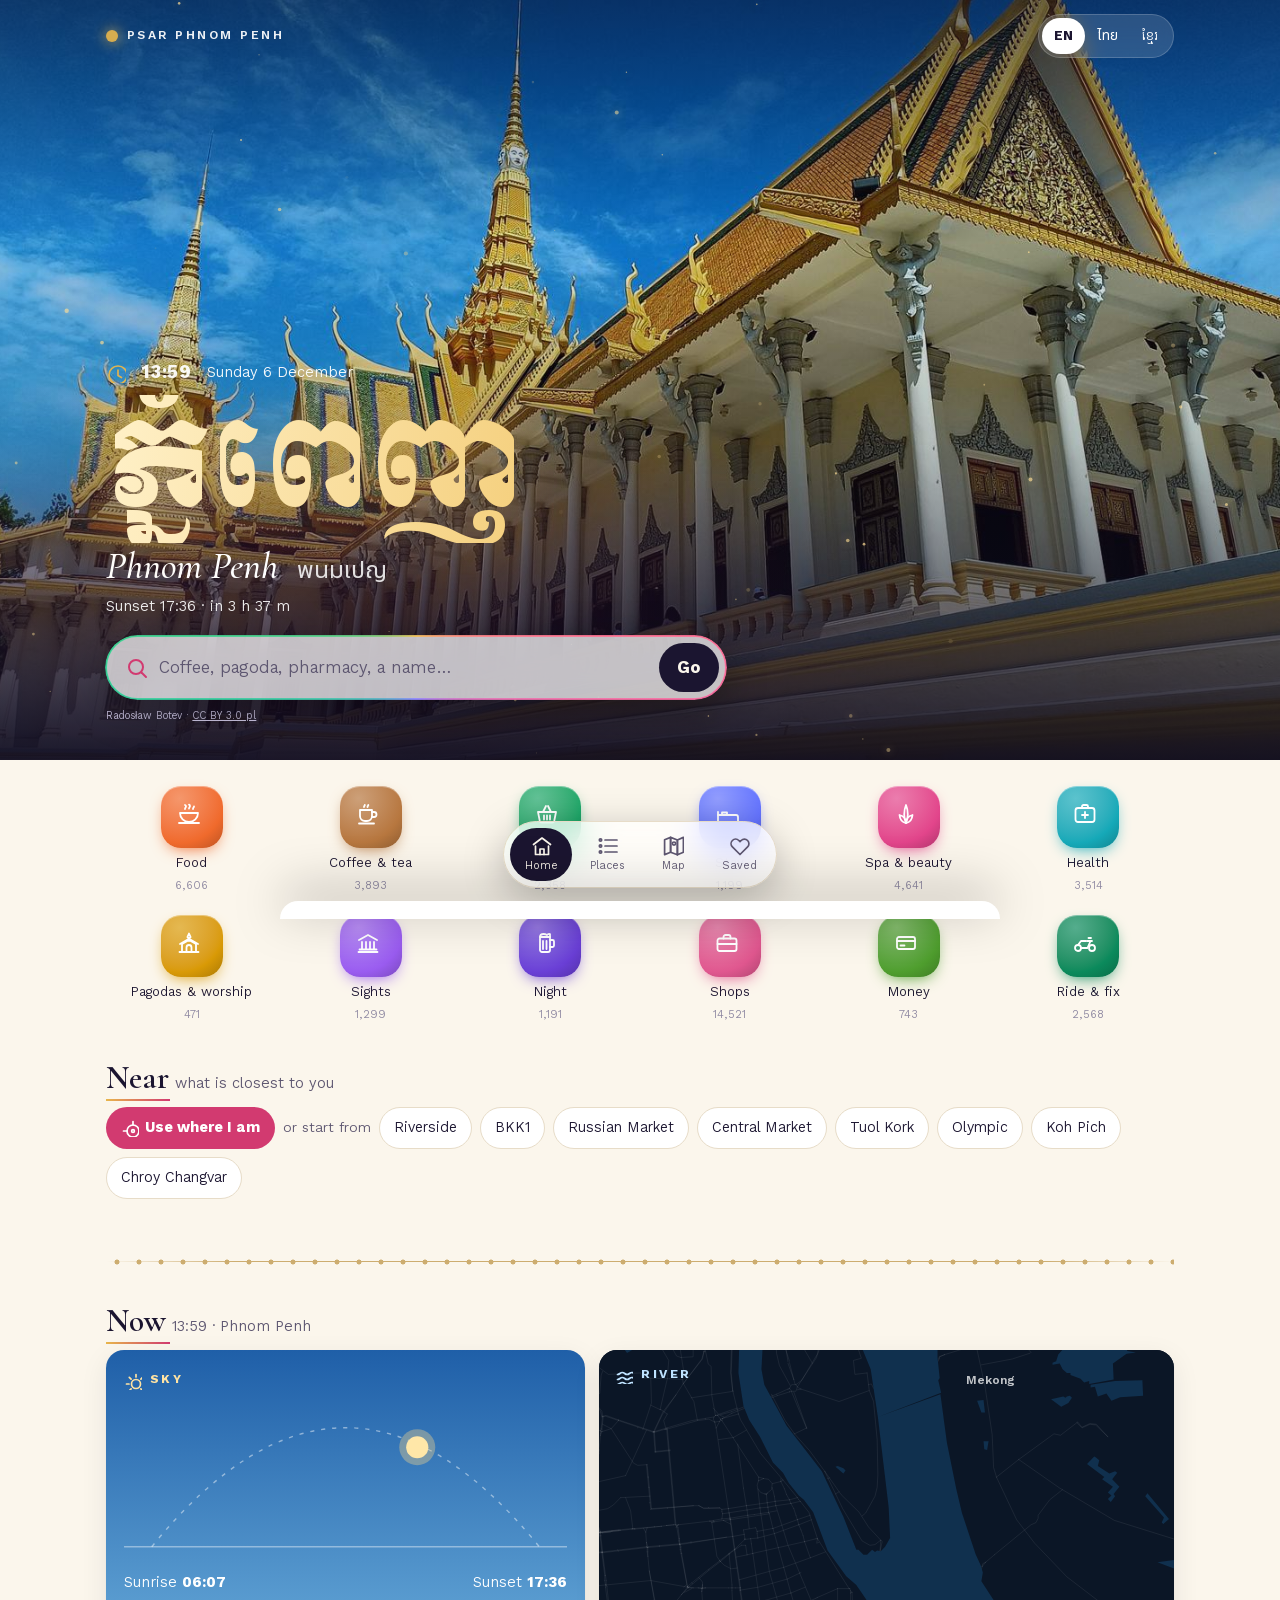
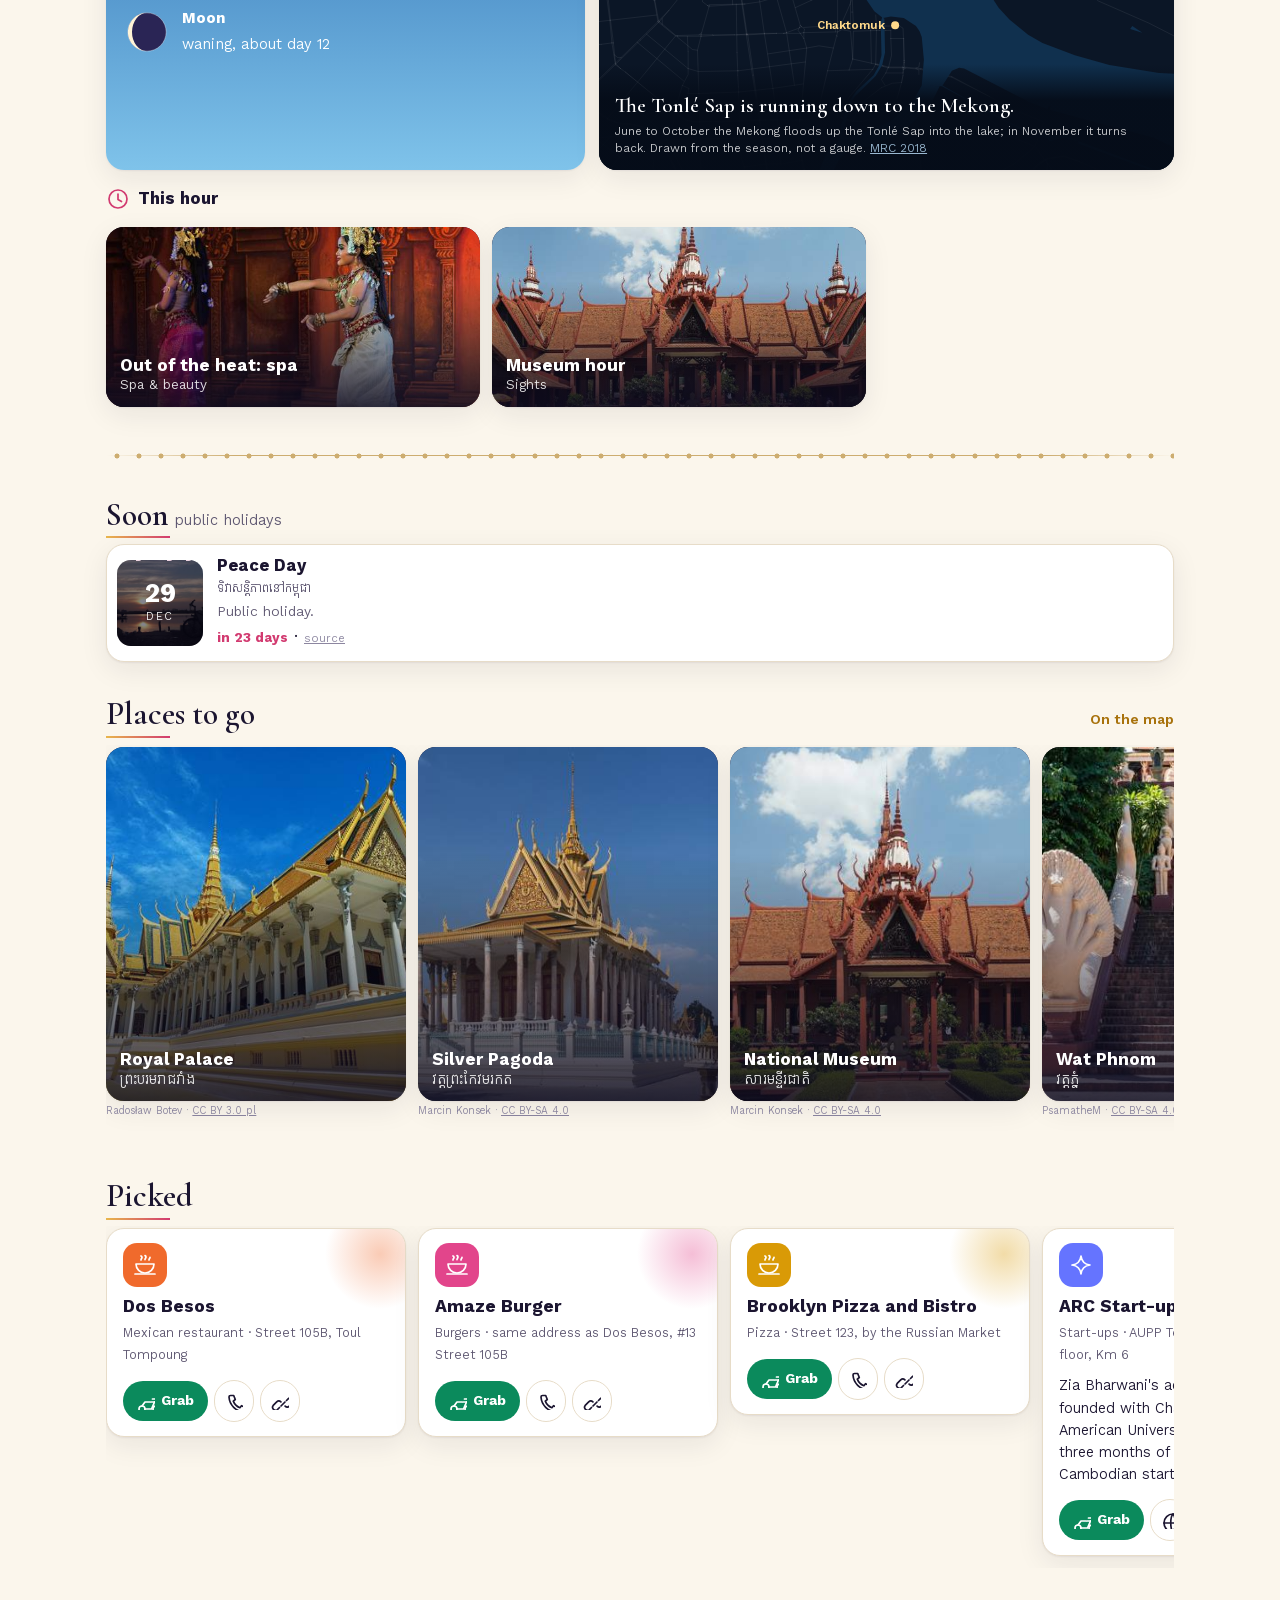
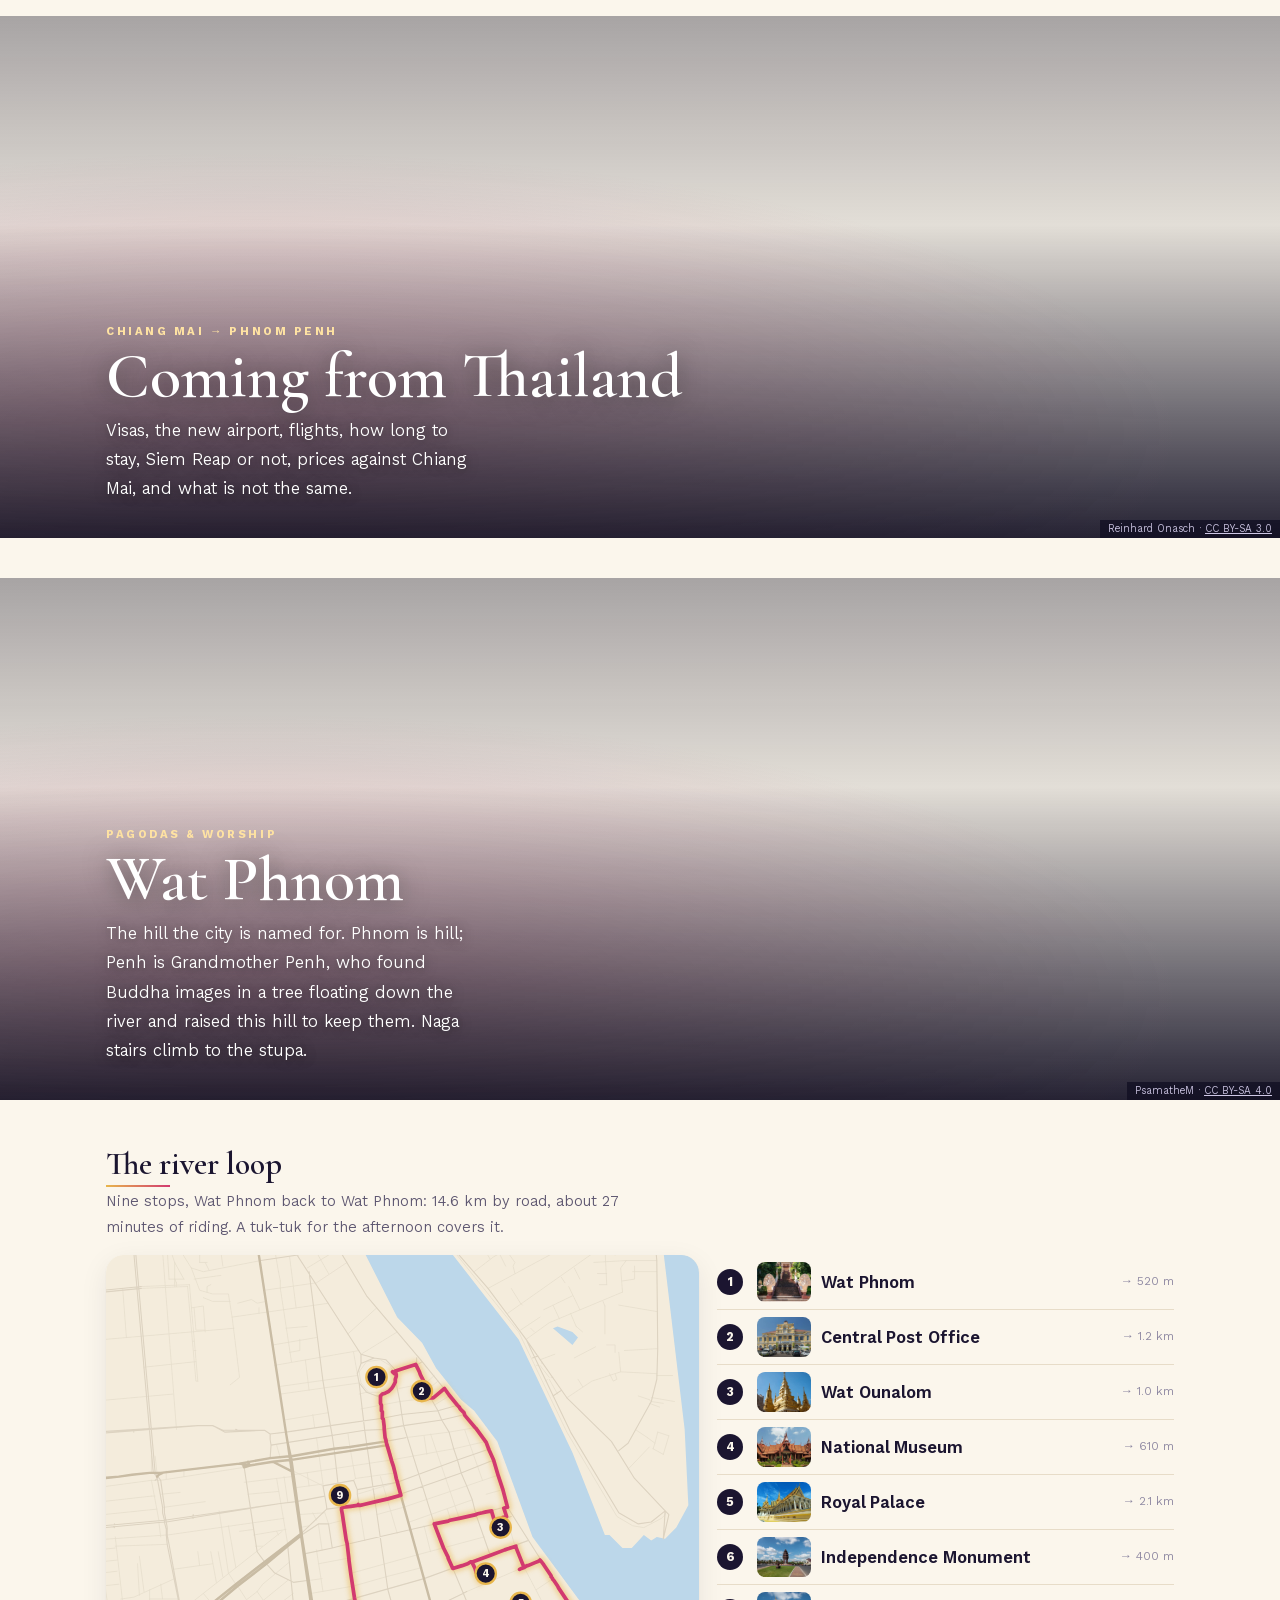
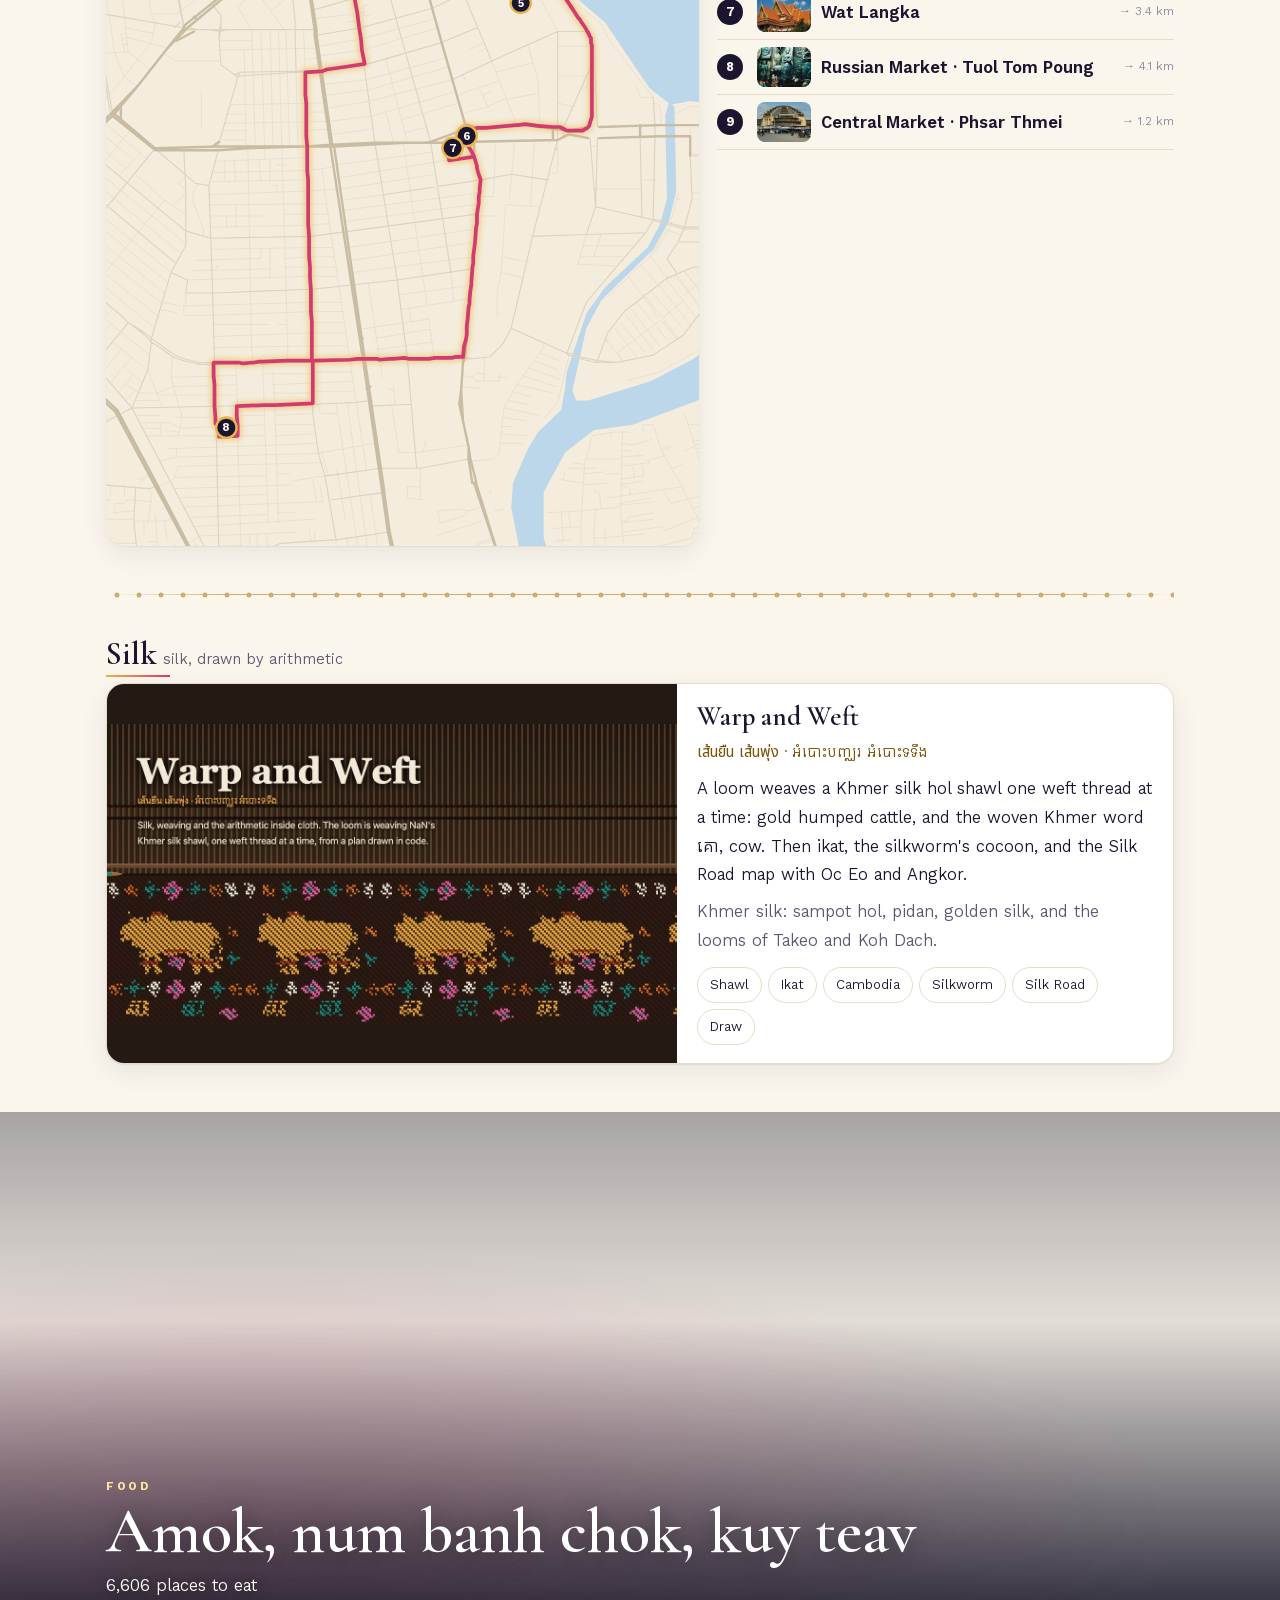
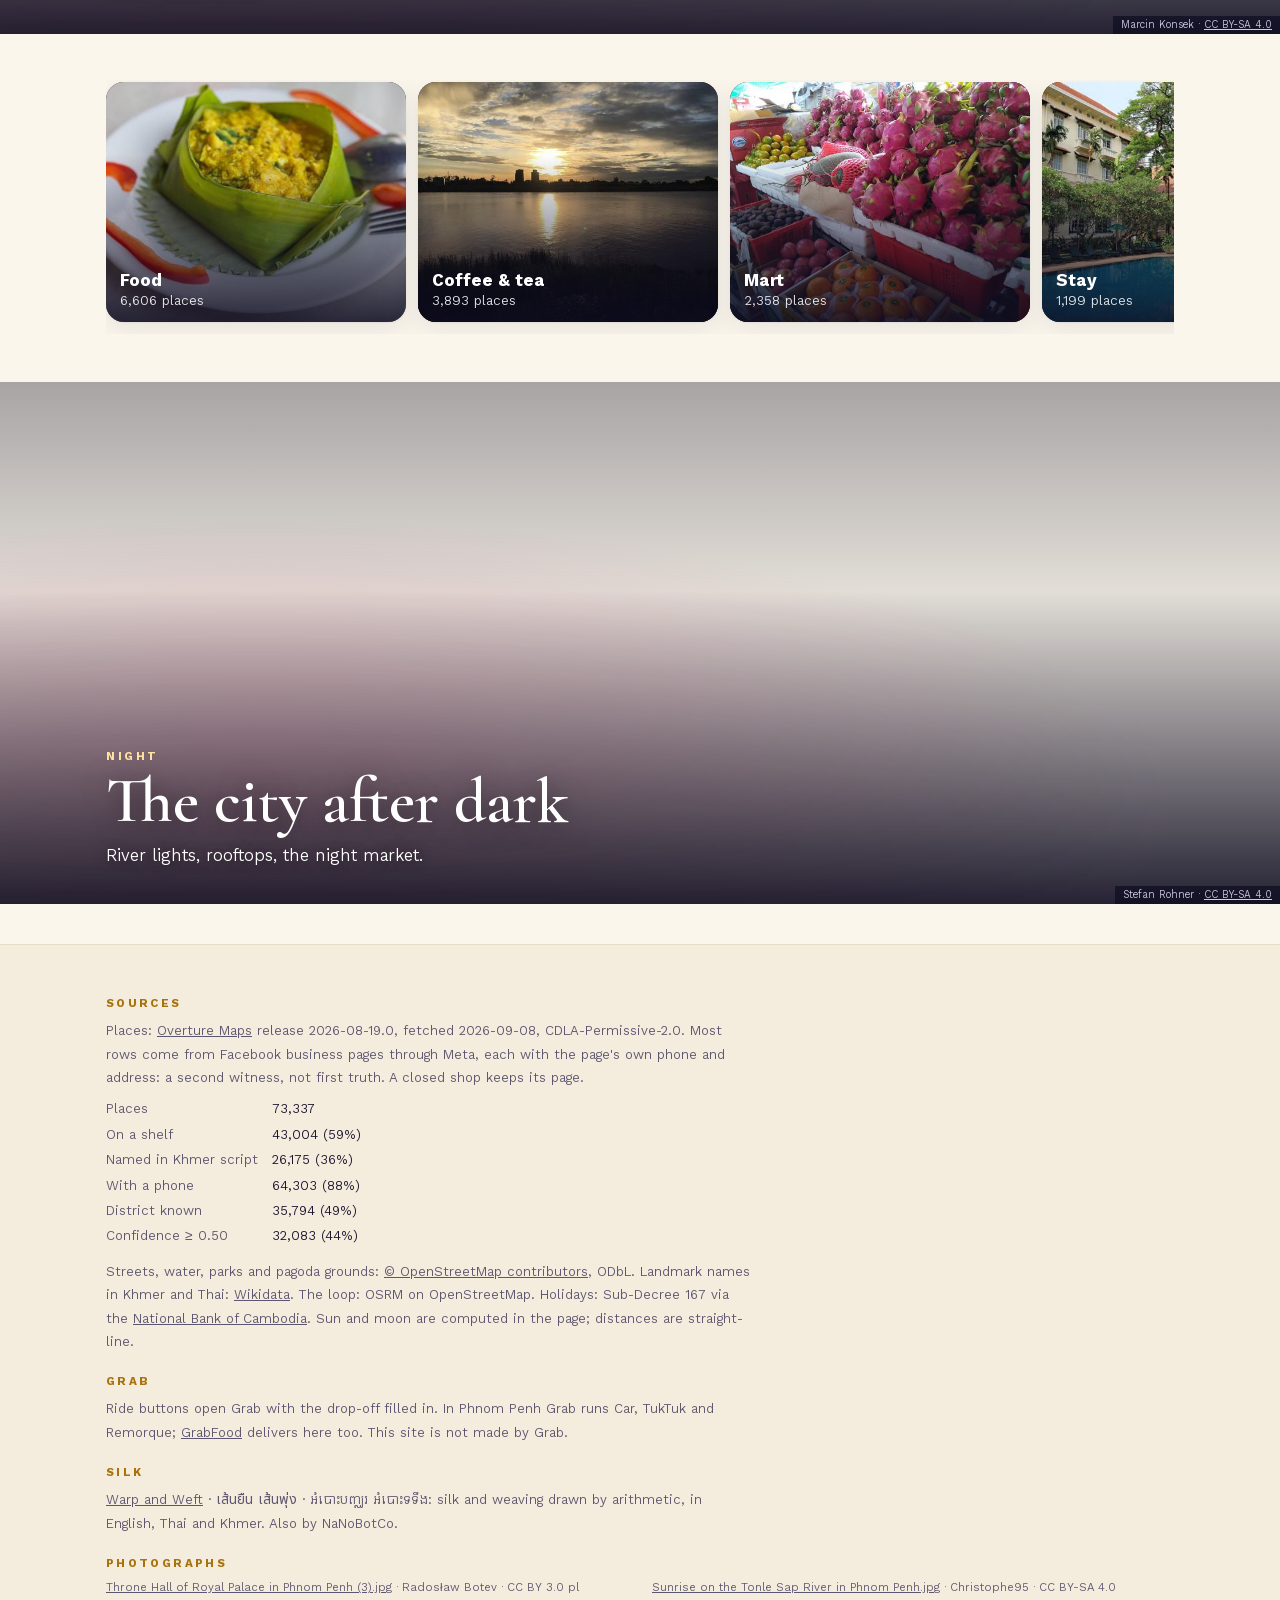
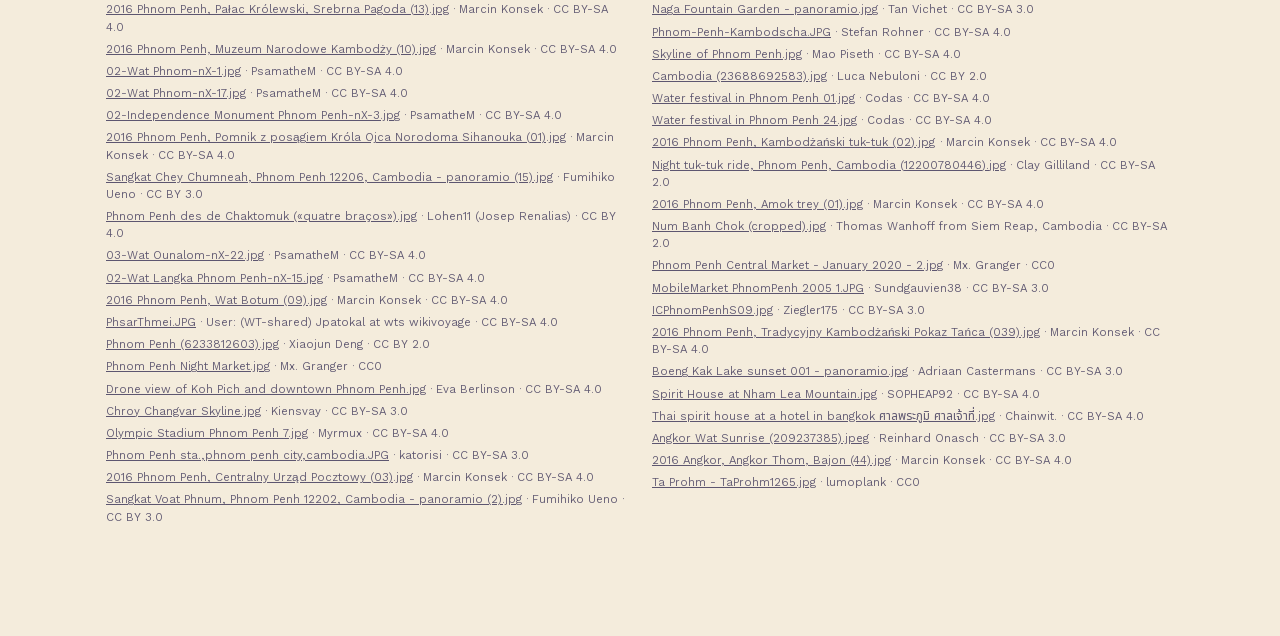
==== commit 7f0f69fe: "Fill paid links from affiliate-slots Co-Authored-By: Claude Opus 5.5 <noreply@anthropic.com>" ====
--- a/docs/index.html
+++ b/docs/index.html
@@ -932,7 +932,7 @@
 <script>
 (function(){
 "use strict";
-var BOOT = {"catShelf":[0,-1,1,9,4,9,-1,4,-1,9,9,1,9,5,9,2,9,3,-1,7,-1,9,5,-1,11,-1,-1,-1,9,9,5,5,-1,0,9,0,-1,-1,8,2,9,-1,9,9,9,11,9,2,-1,-1,11,-1,4,-1,3,0,-1,-1,0,-1,-1,9,10,0,0,-1,9,10,11,0,11,9,0,4,5,6,2,-1,0,-1,9,2,-1,-1,-1,1,9,-1,-1,11,-1,-1,7,8,4,0,8,5,11,-1,0,-1,-1,11,-1,4,6,7,0,0,-1,5,11,-1,-1,-1,8,0,0,2,-1,-1,11,-1,11,-1,2,8,11,-1,-1,-1,-1,-1,-1,-1,6,-1,-1,-1,-1,-1,-1,-1,0,9,0,-1,-1,-1,0,7,8,-1,4,-1,-1,10,-1,9,-1,9,-1,7,8,0,-1,-1,-1,1,-1,-1,0,7,5,11,10,-1,8,0,-1,5,3,9,-1,10,-1,-1,9,-1,5,-1,-1,7,-1,-1,-1,-1,-1,-1,-1,5,4,9,5,-1,10,-1,-1,-1,0,-1,-1,-1,-1,0,-1,2,-1,-1,0,0,-1,-1,11,-1,-1,9,0,-1,-1,8,-1,-1,9,-1,8,5,-1,-1,-1,0,0,-1,4,0,10,-1,-1,-1,-1,5,5,-1,-1,-1,-1,-1,-1,-1,0,3,5,-1,-1,-1,-1,-1,-1,-1,-1,-1,-1,-1,-1,-1,11,-1,0,-1,-1,-1,7,-1,-1,-1,5,-1,0,-1,-1,-1,9,9,-1,-1,-1,-1,5,9,-1,-1,-1,-1,0,2,-1,-1,5,-1,11,-1,-1,1,0,-1,-1,-1,-1,-1,-1,-1,3,9,3,5,-1,-1,9,4,-1,-1,-1,-1,-1,-1,10,-1,8,-1,11,-1,7,-1,-1,-1,0,-1,0,-1,7,-1,-1,6,6,-1,-1,-1,-1,-1,-1,-1,-1,3,8,-1,-1,0,-1,10,-1,-1,-1,-1,-1,8,-1,2,-1,0,-1,-1,-1,-1,-1,-1,-1,-1,-1,-1,-1,-1,-1,-1,-1,-1,3,5,0,-1,-1,0,9,5,-1,-1,-1,-1,-1,-1,7,-1,7,-1,-1,-1,0,-1,-1,-1,-1,0,-1,-1,-1,-1,0,-1,-1,-1,-1,-1,-1,-1,-1,-1,-1,2,-1,6,-1,-1,-1,0,9,-1,-1,-1,-1,-1,0,8,-1,-1,-1,-1,7,-1,10,-1,-1,-1,-1,-1,-1,-1,-1,-1,-1,-1,-1,-1,-1,-1,-1,-1,7,-1,7,-1,7,-1,9,7,-1,-1,-1,-1,-1,11,-1,-1,-1,-1,7,6,-1,2,9,-1,-1,-1,0,0,-1,7,-1,-1,4,-1,0,3,2,-1,-1,-1,-1,-1,-1,7,-1,-1,5,-1,-1,-1,-1,-1,-1,10,-1,-1,-1,-1,-1,-1,-1,7,-1,7,-1,4,-1,7,7,-1,-1,-1,0,-1,11,0,-1,8,0,0,5,-1,-1,-1,-1,-1,-1,-1,4,-1,-1,-1,6,9,-1,-1,0,-1,8,-1,0,3,-1,-1,-1,-1,-1,-1,-1,-1,-1,-1,0,-1,-1,-1,-1,4,-1,-1,-1,0,-1,0,-1,0,11,-1,-1,-1,0,0,-1,-1,-1,-1,0,-1,9,-1,-1,-1,8,-1,-1,-1,-1,-1,-1,-1,-1,-1,-1,5,-1,-1,-1,-1,-1,-1,-1,-1,-1,-1,-1,-1,-1,-1,5,10,-1,-1,-1,-1,11,-1,-1,4,7,-1,-1,-1,-1,0,-1,-1,-1,0,-1,6,0,-1,-1,-1,-1,-1,5,8,-1,-1,-1,-1,0,0,-1,-1,-1,0,-1,-1,-1,-1,-1,-1,-1,0,8,-1,-1,-1,8,-1,-1,-1,-1,0,9,-1,-1,6,-1,-1,-1,-1,-1,-1,-1,9,-1,-1,-1,0,-1,9,-1,-1,5,-1,-1,-1,-1,-1,-1,-1,-1,6,-1,0,-1,7,0,-1,0,-1,-1,-1,-1,7,-1,-1,9,8,-1,0,-1,-1,-1,-1,-1,-1,-1,0,3,-1,-1,-1,-1,-1,-1,-1,-1,-1,-1,7,-1,0,-1,-1,-1,-1,-1,-1,-1,-1,-1,-1,3,5,-1,10,-1,0,-1,0,-1,-1,-1,9,0,-1,-1,-1,-1,7,2,-1,7,-1,-1,-1],"shelves":[{"id":"food","icon":"i-food","en":"Food","th":"อาหาร","km":"ម្ហូប","grab":"food","photo":"amok","n":6606},{"id":"coffee","icon":"i-coffee","en":"Coffee & tea","th":"กาแฟ ชา","km":"កាហ្វេ តែ","grab":"food","photo":"hero-dawn","n":3893},{"id":"mart","icon":"i-basket","en":"Mart","th":"ของใช้ ตลาด","km":"ផ្សារ ម៉ាត","grab":"mart","photo":"fruit","n":2358},{"id":"stay","icon":"i-bed","en":"Stay","th":"ที่พัก","km":"ស្នាក់នៅ","grab":"hotels","photo":"le-royal","n":1199},{"id":"spa","icon":"i-spa","en":"Spa & beauty","th":"สปา ความงาม","km":"ស្ប៉ា សម្ផស្ស","grab":null,"photo":"apsara","n":4641},{"id":"health","icon":"i-health","en":"Health","th":"สุขภาพ","km":"សុខភាព","grab":null,"photo":null,"n":3514},{"id":"wat","icon":"i-wat","en":"Pagodas & worship","th":"วัด ศาสนสถาน","km":"វត្ត ទីសក្ការៈ","grab":null,"photo":"wat-phnom-gold","n":471},{"id":"sights","icon":"i-museum","en":"Sights","th":"ที่เที่ยว","km":"កន្លែងកម្សាន្ត","grab":null,"photo":"independence","n":1299},{"id":"night","icon":"i-beer","en":"Night","th":"กลางคืน","km":"ពេលយប់","grab":null,"photo":"hero-night","n":1191},{"id":"shop","icon":"i-shop","en":"Shops","th":"ร้านค้า","km":"ហាង","grab":"mart","photo":"central-market","n":14521},{"id":"money","icon":"i-atm","en":"Money","th":"เงิน","km":"លុយ","grab":null,"photo":null,"n":743},{"id":"ride","icon":"i-ride","en":"Ride & fix","th":"เดินทาง ซ่อมรถ","km":"ធ្វើដំណើរ ជួសជុល","grab":"transport","photo":"tuk-tuk","n":2568}],"khan":[["ចំការមន","Chamkar Mon"],["ដូនពេញ","Daun Penh"],["ប្រាំពីរមករា","Prampi Makara"],["ទួលគោក","Tuol Kouk"],["ដង្កោ","Dangkao"],["មានជ័យ","Mean Chey"],["ឫស្សីកែវ","Russey Keo"],["សែនសុខ","Sen Sok"],["ពោធិ៍សែនជ័យ","Pou Senchey"],["ជ្រោយចង្វារ","Chroy Changvar"],["ព្រែកព្នៅ","Prek Pnov"],["ច្បារអំពៅ","Chbar Ampov"]],"landmarks":[{"id":"royal-palace","q":"Q420618","lat":11.563681,"lng":104.931119,"shelf":"sights","en":"Royal Palace","km":"ព្រះបរមរាជវាំង","th":"พระบรมราชวัง","t_en":"The King lives here. The Throne Hall's gold spire faces the river; the Silver Pagoda stands inside the same walls.","t_th":"ที่ประทับของพระมหากษัตริย์ ยอดทองของพระที่นั่งหันหน้าสู่แม่น้ำ วัดพระแก้วมรกตอยู่ในกำแพงเดียวกัน","t_km":"ព្រះមហាក្សត្រគង់នៅទីនេះ។ កំពូលមាសនៃព្រះទីនាំងបែរមុខទៅទន្លេ ហើយវត្តព្រះកែវមរកតស្ថិតនៅក្នុងកំពែងតែមួយ។"},{"id":"silver-pagoda","q":"Q2641555","lat":11.562481,"lng":104.931665,"shelf":"wat","en":"Silver Pagoda","km":"វត្តព្រះកែវមរកត","th":"วัดพระแก้วมรกต","t_en":"Inside the palace walls. The floor is laid with 5,329 silver tiles.","t_th":"อยู่ในเขตพระราชวัง พื้นปูด้วยแผ่นเงิน 5,329 แผ่น","t_km":"ស្ថិតនៅក្នុងកំពែងព្រះបរមរាជវាំង។ កម្រាលធ្វើពីក្បាលឥដ្ឋប្រាក់ 5,329 ផ្ទាំង។"},{"id":"national-museum","q":"Q1929750","lat":11.565278,"lng":104.929167,"shelf":"sights","en":"National Museum","km":"សារមន្ទីរជាតិ","th":"พิพิธภัณฑ์แห่งชาติกัมพูชา","t_en":"Red halls around a courtyard garden, opened in 1920. Angkor-era stone gods inside.","t_th":"อาคารสีแดงล้อมสวนกลาง เปิดเมื่อปี 1920 ข้างในมีเทวรูปหินสมัยพระนคร","t_km":"អគារពណ៌ក្រហមព័ទ្ធជុំវិញសួនច្បារកណ្ដាល បើកនៅឆ្នាំ 1920។ ខាងក្នុងមានរូបចម្លាក់ថ្មសម័យអង្គរ។"},{"id":"wat-phnom","q":"Q1818101","lat":11.576036,"lng":104.923067,"shelf":"wat","en":"Wat Phnom","km":"វត្តភ្នំ","th":"วัดพนม","t_en":"The hill the city is named for. Phnom is hill; Penh is Grandmother Penh, who found Buddha images in a tree floating down the river and raised this hill to keep them. Naga stairs climb to the stupa.","t_th":"เนินที่เป็นชื่อเมือง พนมแปลว่าเนินเขา เพ็ญคือยายเพ็ญ ผู้พบพระพุทธรูปในต้นไม้ที่ลอยมาตามน้ำ แล้วก่อเนินนี้ขึ้นเก็บไว้ บันไดนาคพาขึ้นไปถึงเจดีย์","t_km":"ភ្នំដែលជាឈ្មោះរបស់ទីក្រុង។ យាយពេញបានរកឃើញព្រះពុទ្ធរូបនៅក្នុងដើមគគីរដែលអណ្ដែតមកតាមទន្លេ ហើយបានលើកភ្នំនេះដើម្បីតម្កល់។ ជណ្ដើរនាគនាំឡើងទៅចេតិយ។"},{"id":"independence","q":"Q1108673","lat":11.5564,"lng":104.9281,"shelf":"sights","en":"Independence Monument","km":"វិមានឯករាជ្យ","th":"อนุสาวรีย์เอกราช","t_en":"A lotus-shaped tower from 1958 by the architect Vann Molyvann, for independence from France in 1953.","t_th":"หอรูปดอกบัว สร้างปี 1958 ออกแบบโดยสถาปนิก วัณณ์ โมลีวัณณ์ ฉลองเอกราชจากฝรั่งเศสปี 1953","t_km":"វិមានរាងផ្កាឈូក សាងសង់ឆ្នាំ 1958 ដោយស្ថាបត្យករ វណ្ណ ម៉ូលីវណ្ណ ដើម្បីរំលឹកឯករាជ្យពីបារាំងឆ្នាំ 1953។"},{"id":"sihanouk-memorial","q":"Q30637183","lat":11.55649,"lng":104.93004,"shelf":"sights","en":"King-Father Sihanouk statue","km":"ព្រះបរមរូប ព្រះបាទ នរោត្តម សីហនុ","th":"พระบรมรูปพระบิดา นโรดม สีหนุ","t_en":"The King-Father in bronze under a gold spire, unveiled in 2013, beside the Independence Monument.","t_th":"พระบรมรูปสำริดใต้ยอดปราสาททอง เปิดปี 2013 อยู่ข้างอนุสาวรีย์เอกราช","t_km":"ព្រះបរមរូបសំរិទ្ធ ព្រះបាទ នរោត្តម សីហនុ នៅក្រោមកំពូលមាស សម្ពោធឆ្នាំ 2013 នៅក្បែរវិមានឯករាជ្យ។"},{"id":"riverside","q":"Q7530912","lat":11.566742,"lng":104.932031,"shelf":"sights","en":"Riverside · Sisowath Quay","km":"មាត់ទន្លេ · ស៊ីសុវត្ថិ","th":"ริมน้ำ · ถนนศรีสวัสดิ์","t_en":"The promenade along the Tonlé Sap: flags, palms, evening aerobics, the sunset behind the city.","t_th":"ทางเดินเลียบแม่น้ำโตนเลสาบ ธงชาติ ต้นปาล์ม เต้นแอโรบิกตอนเย็น","t_km":"ផ្លូវដើរលេងតាមបណ្ដោយទន្លេសាប៖ ទង់ជាតិ ដើមដូង ហាត់ប្រាណពេលល្ងាច និងថ្ងៃលិច។"},{"id":"chaktomuk","q":"Q5068437","lat":11.56267,"lng":104.9349,"shelf":"sights","en":"Chaktomuk · Four Faces","km":"ចតុមុខ","th":"จตุมุข · สี่หน้า","t_en":"Where the Mekong, the Tonlé Sap and the Bassac meet in front of the palace: four arms of water, four faces.","t_th":"จุดที่แม่น้ำโขง โตนเลสาบ และบาสัก มาบรรจบกันหน้าพระราชวัง สี่แขนของน้ำ สี่หน้า","t_km":"កន្លែងដែលទន្លេមេគង្គ ទន្លេសាប និងទន្លេបាសាក់ ជួបគ្នានៅមុខព្រះបរមរាជវាំង៖ ដៃទឹកបួន មុខបួន។"},{"id":"wat-ounalom","q":"Q3104564","lat":11.5678,"lng":104.93,"shelf":"wat","en":"Wat Ounalom","km":"វត្តឧណ្ណាលោម","th":"วัดอุณาโลม","t_en":"Home of the head of Cambodia's largest Buddhist order, on the riverside. Gold and white stupas.","t_th":"ที่ประทับของพระสังฆราชคณะมหานิกาย ริมแม่น้ำ เจดีย์ทองและขาว","t_km":"ទីគង់របស់សម្ដេចព្រះសង្ឃរាជគណៈមហានិកាយ នៅមាត់ទន្លេ។ ចេតិយពណ៌មាស និងពណ៌ស។"},{"id":"wat-langka","q":"Q2039367","lat":11.555747,"lng":104.927317,"shelf":"wat","en":"Wat Langka","km":"វត្តលង្កា","th":"วัดลังกา","t_en":"One of the city's oldest pagodas, a short walk from the Independence Monument.","t_th":"วัดเก่าแก่ที่สุดแห่งหนึ่งของเมือง เดินไม่ไกลจากอนุสาวรีย์เอกราช","t_km":"វត្តចាស់ជាងគេមួយរបស់ទីក្រុង ដើរបន្តិចពីវិមានឯករាជ្យ។"},{"id":"wat-botum","q":"Q7972919","lat":11.5594,"lng":104.931,"shelf":"wat","en":"Wat Botum","km":"វត្តបទុមវតី","th":"วัดปทุมวดี","t_en":"The Lotus Pagoda. The park in front fills up at dusk.","t_th":"วัดดอกบัว สวนหน้าวัดคึกคักตอนเย็น","t_km":"វត្តបទុមវតី (បទុម គឺផ្កាឈូក)។ សួនមុខវត្តមានមនុស្សច្រើនពេលល្ងាច។"},{"id":"central-market","q":"Q190668","lat":11.569575,"lng":104.921022,"shelf":"mart","en":"Central Market · Phsar Thmei","km":"ផ្សារធំថ្មី","th":"ตลาดกลาง · พซาร์ทะไม","t_en":"An Art Deco dome from 1937 with four arms of stalls: gold, watches, fruit, flowers.","t_th":"โดมอาร์ตเดโค สร้างปี 1937 สี่ปีกเต็มไปด้วยร้าน ทอง นาฬิกา ผลไม้ ดอกไม้","t_km":"ដំបូលរាងមូលបែបអាតដេកូ សាងសង់ឆ្នាំ 1937 មានស្លាបបួនពេញដោយតូប៖ មាស នាឡិកា ផ្លែឈើ ផ្កា។"},{"id":"russian-market","q":"Q2621748","lat":11.540433,"lng":104.914681,"shelf":"mart","en":"Russian Market · Tuol Tom Poung","km":"ផ្សារទួលទំពូង","th":"ตลาดรัสเซีย · ตวลทุมปูง","t_en":"Named for the Russians who shopped here in the 1980s. Silk, carvings, spare parts and coffee stalls in a maze.","t_th":"ได้ชื่อจากชาวรัสเซียที่มาจับจ่ายในทศวรรษ 1980 ผ้าไหม งานแกะสลัก อะไหล่ และร้านกาแฟในตรอกวกวน","t_km":"ហៅថាផ្សាររុស្ស៊ី ព្រោះជនជាតិរុស្ស៊ីធ្លាប់មកទិញឥវ៉ាន់នៅទីនេះក្នុងទសវត្សរ៍ 1980។ សូត្រ ចម្លាក់ គ្រឿងបន្លាស់ និងតូបកាហ្វេ ក្នុងច្រកដើរវាងវៀន។"},{"id":"night-market","q":null,"lat":11.57404,"lng":104.9272,"shelf":"food","en":"Night Market · Phsar Reatrey","km":"ផ្សាររាត្រី","th":"ตลาดกลางคืน","t_en":"On the riverside at Phsar Kandal: clothes stalls, grills, mats on the ground to eat on.","t_th":"ริมแม่น้ำแถวตลาดกันดาล ร้านเสื้อผ้า ของปิ้งย่าง ปูเสื่อนั่งกิน","t_km":"នៅមាត់ទន្លេជិតផ្សារកណ្ដាល៖ តូបសម្លៀកបំពាក់ សាច់អាំង និងកន្ទេលក្រាលលើដីសម្រាប់អង្គុយញ៉ាំ។"},{"id":"koh-pich","q":"Q42556734","lat":11.546575,"lng":104.940346,"shelf":"sights","en":"Koh Pich · Diamond Island","km":"កោះពេជ្រ","th":"เกาะเพชร","t_en":"An island in the Bassac turned into a new town: wedding halls, towers, a copy of the Arc de Triomphe.","t_th":"เกาะกลางแม่น้ำบาสักที่กลายเป็นเมืองใหม่ หอจัดงานแต่ง ตึกสูง และประตูชัยจำลอง","t_km":"កោះមួយនៅទន្លេបាសាក់ ដែលក្លាយជាទីក្រុងថ្មី៖ សាលមង្គលការ អគារខ្ពស់ៗ និងក្លោងទ្វារជ័យជំនះចម្លង។"},{"id":"chroy-changvar","q":null,"lat":11.59024,"lng":104.92535,"shelf":"sights","en":"Chroy Changvar","km":"ជ្រោយចង្វារ","th":"จรอยจังวา","t_en":"Across the Japanese Friendship Bridge: the peninsula between the Tonlé Sap and the Mekong, a riverside park and night market.","t_th":"ข้ามสะพานมิตรภาพญี่ปุ่นไป คือแหลมระหว่างโตนเลสาบกับแม่น้ำโขง มีสวนริมน้ำและตลาดกลางคืน","t_km":"ឆ្លងស្ពានមិត្តភាពខ្មែរ-ជប៉ុនទៅ៖ ជ្រោយរវាងទន្លេសាប និងទន្លេមេគង្គ មានសួនមាត់ទន្លេ និងផ្សាររាត្រី។"},{"id":"olympic","q":"Q2021522","lat":11.558361,"lng":104.912083,"shelf":"sights","en":"Olympic Stadium","km":"ពហុកីឡដ្ឋានជាតិអូឡាំពិក","th":"สนามกีฬาโอลิมปิก","t_en":"Vann Molyvann's stadium from 1964. At dusk the stands fill with people jogging and dancing.","t_th":"สนามกีฬาของวัณณ์ โมลีวัณณ์ สร้างปี 1964 ตอนเย็นผู้คนมาวิ่งและเต้นบนอัฒจันทร์","t_km":"ពហុកីឡដ្ឋានរបស់ វណ្ណ ម៉ូលីវណ្ណ សាងសង់ឆ្នាំ 1964។ ពេលល្ងាច មនុស្សមករត់ និងរាំលើកន្លែងអង្គុយទស្សនា។"},{"id":"railway","q":"Q7374763","lat":11.5725,"lng":104.9167,"shelf":"sights","en":"Railway Station","km":"ស្ថានីយ៍រថភ្លើងភ្នំពេញ","th":"สถานีรถไฟพนมเปญ","t_en":"Art Deco from 1932. Trains run south to Kampot and the sea.","t_th":"อาคารอาร์ตเดโค สร้างปี 1932 รถไฟวิ่งลงใต้ไปกำปอดและทะเล","t_km":"អគារបែបអាតដេកូ សាងសង់ឆ្នាំ 1932។ រថភ្លើងរត់ទៅទិសខាងត្បូង ទៅកំពត និងសមុទ្រ។"},{"id":"post-office","q":"Q101210397","lat":11.575269,"lng":104.925597,"shelf":"sights","en":"Central Post Office","km":"ប្រៃសណីយ៍កណ្ដាល","th":"ที่ทำการไปรษณีย์กลาง","t_en":"A yellow French post office from the 1890s, near Wat Phnom.","t_th":"ไปรษณีย์สีเหลืองสมัยฝรั่งเศส ทศวรรษ 1890 ใกล้วัดพนม","t_km":"ប្រៃសណីយ៍ពណ៌លឿងសម័យបារាំង ទសវត្សរ៍ 1890 នៅជិតវត្តភ្នំ។"},{"id":"le-royal","q":"Q3417406","lat":11.576035,"lng":104.91841,"shelf":"stay","en":"Hotel Le Royal","km":"សណ្ឋាគារ ឡឺរ៉ូយ៉ាល់","th":"โรงแรมเลอรอยัล","t_en":"Opened in 1929. Frangipani, a long pool, and the Elephant Bar.","t_th":"เปิดปี 1929 ต้นลีลาวดี สระว่ายน้ำยาว และบาร์ช้าง (Elephant Bar)","t_km":"បើកឆ្នាំ 1929។ ដើមចំប៉ា អាងហែលទឹកវែង និងបារដំរី (Elephant Bar)។"}],"soon":[{"start":"2026-10-10","end":"2026-10-12","en":"Pchum Ben","th":"ประชุมบิณฑ์ (สารทเขมร)","km":"ពិធីបុណ្យភ្ជុំបិណ្ឌ","line_en":"Three days. Families take rice to the pagodas before dawn for the ancestors.","line_th":"หยุดสามวัน ครอบครัวนำข้าวไปวัดก่อนรุ่งสาง ทำบุญให้บรรพบุรุษ","icon":"i-lotus","photo":"monks","src":"https://www.nbc.gov.kh/english/news_and_events/official_holiday.php","line_km":"ឈប់សម្រាកបីថ្ងៃ។ គ្រួសារនាំបាយទៅវត្តមុនថ្ងៃរះ ដើម្បីឧទ្ទិសដល់ដូនតា។","anim":"smoke"},{"start":"2026-10-15","end":"2026-10-15","en":"King-Father Norodom Sihanouk Commemoration Day","th":"วันรำลึกพระบิดา นโรดม สีหนุ","km":"ទិវាប្រារព្ធពិធីគោរពព្រះវិញ្ញាណក្ខន្ធ ព្រះករុណា ព្រះបាទ នរោត្តម សីហនុ","line_en":"Public holiday.","line_th":"วันหยุดราชการ","icon":"i-flower","photo":"sihanouk-memorial","src":"https://www.nbc.gov.kh/english/news_and_events/official_holiday.php","line_km":"ថ្ងៃឈប់សម្រាកជាផ្លូវការ។","anim":"candle"},{"start":"2026-10-29","end":"2026-10-29","en":"Coronation Day of King Norodom Sihamoni","th":"วันบรมราชาภิเษก พระบาทสมเด็จพระนโรดม สีหมุนี","km":"ព្រះរាជពិធីគ្រងព្រះបរមរាជសម្បត្តិ","line_en":"Public holiday.","line_th":"วันหยุดราชการ","icon":"i-star","photo":"royal-palace","src":"https://www.nbc.gov.kh/english/news_and_events/official_holiday.php","line_km":"ថ្ងៃឈប់សម្រាកជាផ្លូវការ។","anim":"twinkle"},{"start":"2026-11-09","end":"2026-11-09","en":"Independence Day","th":"วันประกาศเอกราช","km":"ទិវាបុណ្យឯករាជ្យជាតិ","line_en":"The flame is lit at the Independence Monument.","line_th":"จุดไฟที่อนุสาวรีย์เอกราช","icon":"i-flag","photo":"independence","src":"https://www.nbc.gov.kh/english/news_and_events/official_holiday.php","line_km":"គេអុជភ្លើងនៅវិមានឯករាជ្យ។","anim":"flame"},{"start":"2026-11-23","end":"2026-11-25","en":"Water Festival · Bon Om Touk","th":"เทศกาลน้ำ (บุญอมตูก)","km":"ព្រះរាជពិធីបុណ្យអុំទូក បណ្តែតប្រទីប និងសំពះព្រះខែ អកអំបុក","line_en":"Three-day holiday, the full moon of the river's turn. The government called off the Phnom Penh celebrations in front of the Royal Palace for 2026; the holiday stays.","line_th":"หยุดสามวัน คืนพระจันทร์เต็มดวงตอนแม่น้ำเปลี่ยนทิศ ปีนี้รัฐบาลงดงานฉลองหน้าพระราชวังในพนมเปญ แต่วันหยุดยังอยู่","icon":"i-water","photo":"water-festival-boats","src":"https://www.akp.gov.kh/post/detail/374510","line_km":"ឈប់សម្រាកបីថ្ងៃ ពេលព្រះចន្ទពេញវង់ ពេលទន្លេប្ដូរទិស។ រដ្ឋាភិបាលបានផ្អាកពិធីបុណ្យនៅមុខព្រះបរមរាជវាំងក្នុងឆ្នាំ 2026 ប៉ុន្តែថ្ងៃឈប់សម្រាកនៅដដែល។","anim":"lanterns"},{"start":"2026-12-29","end":"2026-12-29","en":"Peace Day","th":"วันสันติภาพ","km":"ទិវាសន្តិភាពនៅកម្ពុជា","line_en":"Public holiday.","line_th":"วันหยุดราชการ","icon":"i-leaf","photo":"sunset-river","src":"https://www.nbc.gov.kh/english/news_and_events/official_holiday.php","line_km":"ថ្ងៃឈប់សម្រាកជាផ្លូវការ។","anim":"petals"}],"credits":{"royal-palace":{"title":"File:Throne Hall of Royal Palace in Phnom Penh (3).jpg","page":"https://commons.wikimedia.org/wiki/File:Throne_Hall_of_Royal_Palace_in_Phnom_Penh_(3).jpg","licence":"CC BY 3.0 pl","licence_url":"https://creativecommons.org/licenses/by/3.0/pl/deed.en","author":"Radosław Botev"},"silver-pagoda":{"title":"File:2016 Phnom Penh, Pałac Królewski, Srebrna Pagoda (13).jpg","page":"https://commons.wikimedia.org/wiki/File:2016_Phnom_Penh,_Pa%C5%82ac_Kr%C3%B3lewski,_Srebrna_Pagoda_(13).jpg","licence":"CC BY-SA 4.0","licence_url":"https://creativecommons.org/licenses/by-sa/4.0","author":"Marcin Konsek"},"national-museum":{"title":"File:2016 Phnom Penh, Muzeum Narodowe Kambodży (10).jpg","page":"https://commons.wikimedia.org/wiki/File:2016_Phnom_Penh,_Muzeum_Narodowe_Kambod%C5%BCy_(10).jpg","licence":"CC BY-SA 4.0","licence_url":"https://creativecommons.org/licenses/by-sa/4.0","author":"Marcin Konsek"},"wat-phnom":{"title":"File:02-Wat Phnom-nX-1.jpg","page":"https://commons.wikimedia.org/wiki/File:02-Wat_Phnom-nX-1.jpg","licence":"CC BY-SA 4.0","licence_url":"https://creativecommons.org/licenses/by-sa/4.0","author":"PsamatheM"},"wat-phnom-gold":{"title":"File:02-Wat Phnom-nX-17.jpg","page":"https://commons.wikimedia.org/wiki/File:02-Wat_Phnom-nX-17.jpg","licence":"CC BY-SA 4.0","licence_url":"https://creativecommons.org/licenses/by-sa/4.0","author":"PsamatheM"},"independence":{"title":"File:02-Independence Monument Phnom Penh-nX-3.jpg","page":"https://commons.wikimedia.org/wiki/File:02-Independence_Monument_Phnom_Penh-nX-3.jpg","licence":"CC BY-SA 4.0","licence_url":"https://creativecommons.org/licenses/by-sa/4.0","author":"PsamatheM"},"sihanouk-memorial":{"title":"File:2016 Phnom Penh, Pomnik z posągiem Króla Ojca Norodoma Sihanouka (01).jpg","page":"https://commons.wikimedia.org/wiki/File:2016_Phnom_Penh,_Pomnik_z_pos%C4%85giem_Kr%C3%B3la_Ojca_Norodoma_Sihanouka_(01).jpg","licence":"CC BY-SA 4.0","licence_url":"https://creativecommons.org/licenses/by-sa/4.0","author":"Marcin Konsek"},"riverside":{"title":"File:Sangkat Chey Chumneah, Phnom Penh 12206, Cambodia - panoramio (15).jpg","page":"https://commons.wikimedia.org/wiki/File:Sangkat_Chey_Chumneah,_Phnom_Penh_12206,_Cambodia_-_panoramio_(15).jpg","licence":"CC BY 3.0","licence_url":"https://creativecommons.org/licenses/by/3.0","author":"Fumihiko Ueno"},"chaktomuk":{"title":"File:Phnom Penh des de Chaktomuk («quatre braços»).jpg","page":"https://commons.wikimedia.org/wiki/File:Phnom_Penh_des_de_Chaktomuk_(%C2%ABquatre_bra%C3%A7os%C2%BB).jpg","licence":"CC BY 4.0","licence_url":"https://creativecommons.org/licenses/by/4.0","author":"Lohen11 (Josep Renalias)"},"wat-ounalom":{"title":"File:03-Wat Ounalom-nX-22.jpg","page":"https://commons.wikimedia.org/wiki/File:03-Wat_Ounalom-nX-22.jpg","licence":"CC BY-SA 4.0","licence_url":"https://creativecommons.org/licenses/by-sa/4.0","author":"PsamatheM"},"wat-langka":{"title":"File:02-Wat Langka Phnom Penh-nX-15.jpg","page":"https://commons.wikimedia.org/wiki/File:02-Wat_Langka_Phnom_Penh-nX-15.jpg","licence":"CC BY-SA 4.0","licence_url":"https://creativecommons.org/licenses/by-sa/4.0","author":"PsamatheM"},"wat-botum":{"title":"File:2016 Phnom Penh, Wat Botum (09).jpg","page":"https://commons.wikimedia.org/wiki/File:2016_Phnom_Penh,_Wat_Botum_(09).jpg","licence":"CC BY-SA 4.0","licence_url":"https://creativecommons.org/licenses/by-sa/4.0","author":"Marcin Konsek"},"central-market":{"title":"File:PhsarThmei.JPG","page":"https://commons.wikimedia.org/wiki/File:PhsarThmei.JPG","licence":"CC BY-SA 4.0","licence_url":"https://creativecommons.org/licenses/by-sa/4.0","author":"User: (WT-shared) Jpatokal at wts wikivoyage"},"russian-market":{"title":"File:Phnom Penh (6233812603).jpg","page":"https://commons.wikimedia.org/wiki/File:Phnom_Penh_(6233812603).jpg","licence":"CC BY 2.0","licence_url":"https://creativecommons.org/licenses/by/2.0","author":"Xiaojun Deng"},"night-market":{"title":"File:Phnom Penh Night Market.jpg","page":"https://commons.wikimedia.org/wiki/File:Phnom_Penh_Night_Market.jpg","licence":"CC0","licence_url":"http://creativecommons.org/publicdomain/zero/1.0/deed.en","author":"Mx. Granger"},"koh-pich":{"title":"File:Drone view of Koh Pich and downtown Phnom Penh.jpg","page":"https://commons.wikimedia.org/wiki/File:Drone_view_of_Koh_Pich_and_downtown_Phnom_Penh.jpg","licence":"CC BY-SA 4.0","licence_url":"https://creativecommons.org/licenses/by-sa/4.0","author":"Eva Berlinson"},"chroy-changvar":{"title":"File:Chroy Changvar Skyline.jpg","page":"https://commons.wikimedia.org/wiki/File:Chroy_Changvar_Skyline.jpg","licence":"CC BY-SA 3.0","licence_url":"https://creativecommons.org/licenses/by-sa/3.0","author":"Kiensvay"},"olympic":{"title":"File:Olympic Stadium Phnom Penh 7.jpg","page":"https://commons.wikimedia.org/wiki/File:Olympic_Stadium_Phnom_Penh_7.jpg","licence":"CC BY-SA 4.0","licence_url":"https://creativecommons.org/licenses/by-sa/4.0","author":"Myrmux"},"railway":{"title":"File:Phnom Penh sta.,phnom penh city,cambodia.JPG","page":"https://commons.wikimedia.org/wiki/File:Phnom_Penh_sta.,phnom_penh_city,cambodia.JPG","licence":"CC BY-SA 3.0","licence_url":"https://creativecommons.org/licenses/by-sa/3.0","author":"katorisi"},"post-office":{"title":"File:2016 Phnom Penh, Centralny Urząd Pocztowy (03).jpg","page":"https://commons.wikimedia.org/wiki/File:2016_Phnom_Penh,_Centralny_Urz%C4%85d_Pocztowy_(03).jpg","licence":"CC BY-SA 4.0","licence_url":"https://creativecommons.org/licenses/by-sa/4.0","author":"Marcin Konsek"},"le-royal":{"title":"File:Sangkat Voat Phnum, Phnom Penh 12202, Cambodia - panoramio (2).jpg","page":"https://commons.wikimedia.org/wiki/File:Sangkat_Voat_Phnum,_Phnom_Penh_12202,_Cambodia_-_panoramio_(2).jpg","licence":"CC BY 3.0","licence_url":"https://creativecommons.org/licenses/by/3.0","author":"Fumihiko Ueno"},"hero-dawn":{"title":"File:Sunrise on the Tonle Sap River in Phnom Penh.jpg","page":"https://commons.wikimedia.org/wiki/File:Sunrise_on_the_Tonle_Sap_River_in_Phnom_Penh.jpg","licence":"CC BY-SA 4.0","licence_url":"https://creativecommons.org/licenses/by-sa/4.0","author":"Christophe95"},"hero-dusk":{"title":"File:Naga Fountain Garden - panoramio.jpg","page":"https://commons.wikimedia.org/wiki/File:Naga_Fountain_Garden_-_panoramio.jpg","licence":"CC BY-SA 3.0","licence_url":"https://creativecommons.org/licenses/by-sa/3.0","author":"Tan Vichet"},"hero-night":{"title":"File:Phnom-Penh-Kambodscha.JPG","page":"https://commons.wikimedia.org/wiki/File:Phnom-Penh-Kambodscha.JPG","licence":"CC BY-SA 4.0","licence_url":"https://creativecommons.org/licenses/by-sa/4.0","author":"Stefan Rohner"},"skyline":{"title":"File:Skyline of Phnom Penh.jpg","page":"https://commons.wikimedia.org/wiki/File:Skyline_of_Phnom_Penh.jpg","licence":"CC BY-SA 4.0","licence_url":"https://creativecommons.org/licenses/by-sa/4.0","author":"Mao Piseth"},"monks-night":{"title":"File:Cambodia (23688692583).jpg","page":"https://commons.wikimedia.org/wiki/File:Cambodia_(23688692583).jpg","licence":"CC BY 2.0","licence_url":"https://creativecommons.org/licenses/by/2.0","author":"Luca Nebuloni"},"water-festival":{"title":"File:Water festival in Phnom Penh 01.jpg","page":"https://commons.wikimedia.org/wiki/File:Water_festival_in_Phnom_Penh_01.jpg","licence":"CC BY-SA 4.0","licence_url":"https://creativecommons.org/licenses/by-sa/4.0","author":"Codas"},"water-festival-boats":{"title":"File:Water festival in Phnom Penh 24.jpg","page":"https://commons.wikimedia.org/wiki/File:Water_festival_in_Phnom_Penh_24.jpg","licence":"CC BY-SA 4.0","licence_url":"https://creativecommons.org/licenses/by-sa/4.0","author":"Codas"},"tuk-tuk":{"title":"File:2016 Phnom Penh, Kambodżański tuk-tuk (02).jpg","page":"https://commons.wikimedia.org/wiki/File:2016_Phnom_Penh,_Kambod%C5%BCa%C5%84ski_tuk-tuk_(02).jpg","licence":"CC BY-SA 4.0","licence_url":"https://creativecommons.org/licenses/by-sa/4.0","author":"Marcin Konsek"},"tuk-tuk-night":{"title":"File:Night tuk-tuk ride, Phnom Penh, Cambodia (12200780446).jpg","page":"https://commons.wikimedia.org/wiki/File:Night_tuk-tuk_ride,_Phnom_Penh,_Cambodia_(12200780446).jpg","licence":"CC BY-SA 2.0","licence_url":"https://creativecommons.org/licenses/by-sa/2.0","author":"Clay Gilliland"},"amok":{"title":"File:2016 Phnom Penh, Amok trey (01).jpg","page":"https://commons.wikimedia.org/wiki/File:2016_Phnom_Penh,_Amok_trey_(01).jpg","licence":"CC BY-SA 4.0","licence_url":"https://creativecommons.org/licenses/by-sa/4.0","author":"Marcin Konsek"},"num-banh-chok":{"title":"File:Num Banh Chok (cropped).jpg","page":"https://commons.wikimedia.org/wiki/File:Num_Banh_Chok_(cropped).jpg","licence":"CC BY-SA 2.0","licence_url":"https://creativecommons.org/licenses/by-sa/2.0","author":"Thomas Wanhoff from Siem Reap, Cambodia"},"fruit":{"title":"File:Phnom Penh Central Market - January 2020 - 2.jpg","page":"https://commons.wikimedia.org/wiki/File:Phnom_Penh_Central_Market_-_January_2020_-_2.jpg","licence":"CC0","licence_url":"http://creativecommons.org/publicdomain/zero/1.0/deed.en","author":"Mx. Granger"},"street-grocer":{"title":"File:MobileMarket PhnomPenh 2005 1.JPG","page":"https://commons.wikimedia.org/wiki/File:MobileMarket_PhnomPenh_2005_1.JPG","licence":"CC BY-SA 3.0","licence_url":"https://creativecommons.org/licenses/by-sa/3.0","author":"Sundgauvien38"},"monks":{"title":"File:ICPhnomPenhS09.jpg","page":"https://commons.wikimedia.org/wiki/File:ICPhnomPenhS09.jpg","licence":"CC BY-SA 3.0","licence_url":"https://creativecommons.org/licenses/by-sa/3.0","author":"Ziegler175"},"apsara":{"title":"File:2016 Phnom Penh, Tradycyjny Kambodżański Pokaz Tańca (039).jpg","page":"https://commons.wikimedia.org/wiki/File:2016_Phnom_Penh,_Tradycyjny_Kambod%C5%BCa%C5%84ski_Pokaz_Ta%C5%84ca_(039).jpg","licence":"CC BY-SA 4.0","licence_url":"https://creativecommons.org/licenses/by-sa/4.0","author":"Marcin Konsek"},"sunset-river":{"title":"File:Boeng Kak Lake sunset 001 - panoramio.jpg","page":"https://commons.wikimedia.org/wiki/File:Boeng_Kak_Lake_sunset_001_-_panoramio.jpg","licence":"CC BY-SA 3.0","licence_url":"https://creativecommons.org/licenses/by-sa/3.0","author":"Adriaan Castermans"},"spirit-khmer":{"title":"File:Spirit House at Nham Lea Mountain.jpg","page":"https://commons.wikimedia.org/wiki/File:Spirit_House_at_Nham_Lea_Mountain.jpg","licence":"CC BY-SA 4.0","licence_url":"https://creativecommons.org/licenses/by-sa/4.0","author":"SOPHEAP92"},"spirit-thai":{"title":"File:Thai spirit house at a hotel in bangkok ศาลพระภูมิ ศาลเจ้าที่.jpg","page":"https://commons.wikimedia.org/wiki/File:Thai_spirit_house_at_a_hotel_in_bangkok_%E0%B8%A8%E0%B8%B2%E0%B8%A5%E0%B8%9E%E0%B8%A3%E0%B8%B0%E0%B8%A0%E0%B8%B9%E0%B8%A1%E0%B8%B4_%E0%B8%A8%E0%B8%B2%E0%B8%A5%E0%B9%80%E0%B8%88%E0%B9%89%E0%B8%B2%E0%B8%97%E0%B8%B5%E0%B9%88.jpg","licence":"CC BY-SA 4.0","licence_url":"https://creativecommons.org/licenses/by-sa/4.0","author":"Chainwit."},"angkor-sunrise":{"title":"File:Angkor Wat Sunrise (209237385).jpeg","page":"https://commons.wikimedia.org/wiki/File:Angkor_Wat_Sunrise_(209237385).jpeg","licence":"CC BY-SA 3.0","licence_url":"https://creativecommons.org/licenses/by-sa/3.0","author":"Reinhard Onasch"},"bayon":{"title":"File:2016 Angkor, Angkor Thom, Bajon (44).jpg","page":"https://commons.wikimedia.org/wiki/File:2016_Angkor,_Angkor_Thom,_Bajon_(44).jpg","licence":"CC BY-SA 4.0","licence_url":"https://creativecommons.org/licenses/by-sa/4.0","author":"Marcin Konsek"},"ta-prohm":{"title":"File:Ta Prohm - TaProhm1265.jpg","page":"https://commons.wikimedia.org/wiki/File:Ta_Prohm_-_TaProhm1265.jpg","licence":"CC0","licence_url":"http://creativecommons.org/publicdomain/zero/1.0/deed.en","author":"lumoplank"}},"meta":{"release":"2026-08-19.0","fetched":"2026-09-08","licence":"CDLA-Permissive-2.0","attribution":"© Overture Maps Foundation","source":"s3://overturemaps-us-west-2/release/2026-08-19.0/theme=places/type=place/","rows":73338,"bbox":[104.7,11.35,105.1,11.8],"kept_by":"country=KH and locality/region/postcode naming Phnom Penh","note":"Meta/Facebook business pages in the main. A second witness, not first truth. Never giveable to OpenStreetMap."},"loop":{"stops":["wat-phnom","post-office","wat-ounalom","national-museum","royal-palace","independence","wat-langka","russian-market","central-market"],"m":14571,"s":1645,"legs":[{"m":524,"s":118},{"m":1178,"s":143},{"m":1004,"s":142},{"m":612,"s":122},{"m":2102,"s":173},{"m":395,"s":64},{"m":3420,"s":333},{"m":4147,"s":438},{"m":1191,"s":113}]},"n":73337,"route":[[104.92395,11.57634],[104.92395,11.57634],[104.92397,11.57631],[104.92403,11.57625],[104.92406,11.57622],[104.92409,11.57621],[104.92414,11.57619],[104.92411,11.57638],[104.92497,11.57663],[104.92525,11.57672],[104.92545,11.5763],[104.92552,11.57615],[104.92575,11.57567],[104.92594,11.57528],[104.92587,11.57526],[104.92583,11.57523],[104.92582,11.57519],[104.92584,11.57502],[104.92584,11.57498],[104.92569,11.57496],[104.92562,11.57498],[104.92559,11.575],[104.92557,11.57502],[104.92555,11.57505],[104.92554,11.57506],[104.92551,11.57508],[104.92539,11.57509],[104.92535,11.5751],[104.92532,11.57511],[104.92531,11.57512],[104.9253,11.57514],[104.92526,11.5753],[104.9253,11.57514],[104.92531,11.57512],[104.92532,11.57511],[104.92535,11.5751],[104.92539,11.57509],[104.92551,11.57508],[104.92551,11.57508],[104.92554,11.57506],[104.92555,11.57505],[104.92557,11.57502],[104.92559,11.575],[104.92562,11.57498],[104.92569,11.57496],[104.92584,11.57498],[104.92586,11.57487],[104.92613,11.57491],[104.92625,11.57492],[104.92685,11.57539],[104.92714,11.57504],[104.92759,11.57447],[104.92767,11.57438],[104.92775,11.57428],[104.92779,11.57424],[104.92793,11.57406],[104.92802,11.57395],[104.92856,11.57329],[104.92863,11.5732],[104.92919,11.57249],[104.92937,11.57205],[104.92961,11.57149],[104.92987,11.57065],[104.9301,11.56987],[104.93039,11.56893],[104.93031,11.56891],[104.93018,11.56887],[104.93033,11.56839],[104.93023,11.56836],[104.93013,11.56833],[104.93017,11.56819],[104.93023,11.568],[104.92996,11.56793],[104.92974,11.56787],[104.92973,11.56788],[104.92972,11.56789],[104.92965,11.56816],[104.92951,11.56864],[104.92949,11.56871],[104.92917,11.56864],[104.929,11.5686],[104.9287,11.56853],[104.92863,11.56852],[104.92768,11.56831],[104.92719,11.5682],[104.92708,11.56818],[104.92627,11.568],[104.92682,11.56668],[104.92704,11.56615],[104.92706,11.56612],[104.92731,11.56555],[104.92785,11.56574],[104.92813,11.56583],[104.9283,11.56589],[104.92841,11.56593],[104.92844,11.56586],[104.92856,11.56556],[104.92864,11.56537],[104.92876,11.56511],[104.92887,11.56485],[104.92864,11.56537],[104.92856,11.56556],[104.92844,11.56586],[104.92841,11.56593],[104.92941,11.56629],[104.93021,11.56657],[104.93084,11.56679],[104.93086,11.56674],[104.93107,11.56623],[104.93126,11.56574],[104.93129,11.56569],[104.93131,11.56563],[104.93117,11.56557],[104.93105,11.56552],[104.93105,11.56552],[104.93117,11.56557],[104.93131,11.56563],[104.93147,11.5657],[104.93151,11.56572],[104.93189,11.56588],[104.93214,11.56598],[104.93221,11.56603],[104.93227,11.56595],[104.93239,11.56576],[104.9326,11.56545],[104.9328,11.56515],[104.93284,11.5651],[104.93288,11.56503],[104.93293,11.56497],[104.93296,11.56492],[104.93316,11.56462],[104.93323,11.56451],[104.93396,11.56342],[104.93407,11.56326],[104.93434,11.56286],[104.93441,11.56275],[104.93447,11.56266],[104.93471,11.56231],[104.93483,11.56213],[104.93488,11.56206],[104.93489,11.56203],[104.93492,11.56199],[104.93496,11.56192],[104.93503,11.56176],[104.93505,11.56154],[104.93505,11.56149],[104.93508,11.56133],[104.93509,11.56122],[104.93509,11.56111],[104.9351,11.56076],[104.9351,11.56069],[104.9351,11.56046],[104.9351,11.5599],[104.9351,11.5596],[104.9351,11.55897],[104.9351,11.55889],[104.9351,11.55887],[104.9351,11.55806],[104.9351,11.55766],[104.93509,11.55745],[104.93507,11.55729],[104.93496,11.55695],[104.93491,11.5569],[104.93482,11.55683],[104.93459,11.55671],[104.93443,11.55667],[104.93383,11.55666],[104.93375,11.55666],[104.93367,11.55669],[104.93362,11.55672],[104.93353,11.55677],[104.93348,11.55681],[104.93342,11.55684],[104.93337,11.55685],[104.93333,11.55686],[104.93325,11.55687],[104.93317,11.55687],[104.93298,11.55687],[104.93292,11.55688],[104.93231,11.55694],[104.93219,11.55695],[104.93134,11.55703],[104.93093,11.557],[104.93085,11.55699],[104.9292,11.55686],[104.9287,11.55682],[104.92849,11.55681],[104.92842,11.55685],[104.92835,11.55688],[104.92827,11.55691],[104.92819,11.55692],[104.9281,11.55691],[104.92802,11.55689],[104.92793,11.55685],[104.92787,11.55679],[104.92781,11.55673],[104.92774,11.55662],[104.92771,11.5565],[104.92771,11.55639],[104.92774,11.55627],[104.92776,11.55623],[104.92779,11.55617],[104.92783,11.55611],[104.9279,11.55604],[104.92795,11.55602],[104.92802,11.55599],[104.9282,11.55583],[104.92837,11.55554],[104.92853,11.55526],[104.92784,11.55515],[104.92714,11.55504],[104.92712,11.55513],[104.92709,11.55534],[104.92735,11.55535],[104.92739,11.55536],[104.9274,11.55536],[104.92741,11.55537],[104.92742,11.55538],[104.92743,11.55538],[104.92743,11.55539],[104.92744,11.55539],[104.92744,11.5554],[104.92744,11.55543],[104.92743,11.55564],[104.92743,11.55564],[104.92744,11.55543],[104.92744,11.5554],[104.92744,11.55539],[104.92743,11.55539],[104.92743,11.55538],[104.92742,11.55538],[104.92741,11.55537],[104.9274,11.55536],[104.92739,11.55536],[104.92735,11.55535],[104.92709,11.55534],[104.92712,11.55513],[104.92714,11.55504],[104.92784,11.55515],[104.92853,11.55526],[104.92866,11.55476],[104.9287,11.55463],[104.92875,11.55445],[104.92887,11.554],[104.92883,11.55354],[104.92881,11.55333],[104.92879,11.55308],[104.92875,11.55271],[104.92873,11.55242],[104.9287,11.55208],[104.92869,11.55202],[104.92868,11.55188],[104.92865,11.55159],[104.92863,11.55134],[104.92862,11.55129],[104.92856,11.5506],[104.92852,11.55021],[104.92849,11.54985],[104.92848,11.54972],[104.92845,11.54942],[104.92843,11.54919],[104.92842,11.54906],[104.92836,11.54841],[104.92834,11.54825],[104.92831,11.54797],[104.92827,11.54745],[104.92826,11.54742],[104.92824,11.54719],[104.92822,11.54702],[104.92817,11.54637],[104.92813,11.54596],[104.92812,11.54587],[104.92809,11.54552],[104.92806,11.54523],[104.92799,11.54507],[104.92797,11.54487],[104.92792,11.5443],[104.92742,11.54429],[104.92729,11.54425],[104.92693,11.54424],[104.92633,11.54423],[104.92596,11.54422],[104.92536,11.5442],[104.92484,11.54419],[104.92465,11.54424],[104.92396,11.54422],[104.92381,11.54418],[104.92321,11.54417],[104.92309,11.5442],[104.92244,11.54419],[104.92231,11.5442],[104.92198,11.54419],[104.92158,11.54417],[104.91958,11.54412],[104.91948,11.54412],[104.91807,11.54408],[104.91673,11.54405],[104.91648,11.54404],[104.91626,11.54398],[104.91616,11.54398],[104.91569,11.54397],[104.9156,11.54397],[104.91539,11.54401],[104.91414,11.54398],[104.91396,11.54398],[104.91396,11.54387],[104.91398,11.5433],[104.91399,11.54276],[104.91401,11.54222],[104.91403,11.5416],[104.91405,11.54103],[104.91406,11.54066],[104.91421,11.54067],[104.91425,11.54065],[104.91425,11.54043],[104.91426,11.53996],[104.91531,11.53998],[104.9153,11.54053],[104.91528,11.54106],[104.91527,11.54163],[104.91679,11.54167],[104.91737,11.54168],[104.91953,11.54174],[104.91952,11.54235],[104.9195,11.5429],[104.91949,11.54345],[104.91948,11.54401],[104.91948,11.54412],[104.91947,11.54477],[104.91947,11.54484],[104.91946,11.54489],[104.91945,11.54558],[104.91943,11.54621],[104.91941,11.54677],[104.9194,11.54729],[104.91939,11.54761],[104.91938,11.54796],[104.91936,11.54867],[104.91935,11.54922],[104.91932,11.54977],[104.91931,11.5503],[104.91929,11.5509],[104.91927,11.55153],[104.91925,11.55212],[104.91924,11.55272],[104.91923,11.55336],[104.91923,11.55399],[104.91921,11.55451],[104.9192,11.55515],[104.91918,11.55584],[104.91917,11.55636],[104.91916,11.55674],[104.91914,11.5572],[104.91913,11.55766],[104.91912,11.55816],[104.91911,11.55866],[104.9191,11.55896],[104.91909,11.55918],[104.91908,11.55988],[104.91994,11.55991],[104.92004,11.55992],[104.92028,11.56002],[104.92135,11.56018],[104.92239,11.56033],[104.92228,11.56112],[104.92219,11.56169],[104.9221,11.5623],[104.92204,11.56271],[104.92198,11.56311],[104.92185,11.56392],[104.92175,11.5646],[104.92165,11.56526],[104.92154,11.56601],[104.92153,11.56609],[104.9214,11.56692],[104.92137,11.56715],[104.92121,11.56817],[104.92116,11.56849],[104.92116,11.56851],[104.92112,11.56878],[104.9211,11.56888],[104.92113,11.56889],[104.92124,11.5689],[104.92164,11.56897],[104.92198,11.56902],[104.92201,11.56902],[104.92204,11.56903],[104.92205,11.56905],[104.9221,11.56901],[104.92215,11.56902],[104.92234,11.56905],[104.92301,11.56921],[104.92369,11.56937],[104.92445,11.56955],[104.92428,11.57015],[104.92422,11.57035],[104.92418,11.57051],[104.9241,11.57076],[104.92399,11.57115],[104.9239,11.57145],[104.9237,11.57214],[104.92366,11.57229],[104.92361,11.5725],[104.9236,11.57258],[104.92357,11.57273],[104.9235,11.57322],[104.92348,11.57331],[104.92342,11.57372],[104.92341,11.5738],[104.92337,11.57412],[104.92336,11.57418],[104.92334,11.57433],[104.92331,11.5745],[104.9233,11.57458],[104.92327,11.57485],[104.92328,11.57494],[104.9233,11.57499],[104.92333,11.57503],[104.92338,11.57508],[104.92357,11.57516],[104.92375,11.57527],[104.9239,11.57542],[104.92401,11.57559],[104.9241,11.57577],[104.92413,11.57592],[104.92415,11.57607],[104.92414,11.57619],[104.92409,11.57621],[104.92406,11.57622],[104.92403,11.57625],[104.92397,11.57631],[104.92395,11.57634],[104.92395,11.57634]],"trip":{"band":"angkor-sunrise","rates":{"thb":33.57,"khr":4056,"date":"2026-09-29","src":["https://www.nbc.gov.kh/english/economic_research/exchange_rate.php","https://api.frankfurter.dev/v1/latest?base=USD&symbols=THB"]},"cities":{"pp":{"en":"Phnom Penh","th":"พนมเปญ","km":"ភ្នំពេញ"},"cm":{"en":"Chiang Mai","th":"เชียงใหม่","km":"ឈៀងម៉ៃ"}},"words":{"same":{"en":"about the same","th":"พอๆ กัน","km":"ប្រហាក់ប្រហែល"},"cheaper":{"en":"cheaper","th":"ถูกกว่า","km":"ថោកជាង"}},"prices":[{"icon":"i-food","item":{"en":"Cheap meal","th":"อาหารจานถูก","km":"អាហារថោក"},"pp":4.0,"cm":2.09,"unit":null,"note":null,"src":["https://www.numbeo.com/cost-of-living/in/Phnom-Penh","https://www.numbeo.com/cost-of-living/in/Chiang-Mai"]},{"icon":"i-food","item":{"en":"Dinner for two","th":"มื้อค่ำสองคน","km":"អាហារពេលល្ងាចពីរនាក់"},"pp":39.8,"cm":19.36,"unit":{"en":"mid-range","th":"ร้านระดับกลาง","km":"កម្រិតមធ្យម"},"note":null,"src":["https://www.numbeo.com/cost-of-living/in/Phnom-Penh","https://www.numbeo.com/cost-of-living/in/Chiang-Mai"]},{"icon":"i-coffee","item":{"en":"Cappuccino","th":"คาปูชิโน","km":"កាពូឈីណូ"},"pp":2.95,"cm":1.73,"unit":null,"note":null,"src":["https://www.numbeo.com/cost-of-living/in/Phnom-Penh","https://www.numbeo.com/cost-of-living/in/Chiang-Mai"]},{"icon":"i-beer","item":{"en":"Draught beer","th":"เบียร์สด","km":"ស្រាបៀរស្រស់"},"pp":1.25,"cm":2.38,"unit":{"en":"0.5 L, local","th":"0.5 ลิตร ยี่ห้อในประเทศ","km":"0.5 លីត្រ ក្នុងស្រុក"},"note":null,"src":["https://www.numbeo.com/cost-of-living/in/Phnom-Penh","https://www.numbeo.com/cost-of-living/in/Chiang-Mai"]},{"icon":"i-beer","item":{"en":"Imported beer","th":"เบียร์นอก","km":"ស្រាបៀរនាំចូល"},"pp":3.0,"cm":3.8,"unit":{"en":"0.33 L","th":"0.33 ลิตร","km":"0.33 លីត្រ"},"note":null,"src":["https://www.numbeo.com/cost-of-living/in/Phnom-Penh","https://www.numbeo.com/cost-of-living/in/Chiang-Mai"]},{"icon":"i-basket","item":{"en":"Water","th":"น้ำดื่ม","km":"ទឹក"},"pp":0.75,"cm":0.52,"unit":{"en":"1.5 L","th":"1.5 ลิตร","km":"1.5 លីត្រ"},"note":null,"src":["https://www.numbeo.com/cost-of-living/in/Phnom-Penh","https://www.numbeo.com/cost-of-living/in/Chiang-Mai"]},{"icon":"i-basket","item":{"en":"Eggs","th":"ไข่","km":"ពង"},"pp":1.72,"cm":2.21,"unit":{"en":"12","th":"12 ฟอง","km":"12 គ្រាប់"},"note":null,"src":["https://www.numbeo.com/cost-of-living/in/Phnom-Penh","https://www.numbeo.com/cost-of-living/in/Chiang-Mai"]},{"icon":"i-basket","item":{"en":"Chicken","th":"ไก่","km":"សាច់មាន់"},"pp":4.17,"cm":2.83,"unit":{"en":"1 kg fillet","th":"อก 1 กก.","km":"1 គ.ក"},"note":null,"src":["https://www.numbeo.com/cost-of-living/in/Phnom-Penh","https://www.numbeo.com/cost-of-living/in/Chiang-Mai"]},{"icon":"i-basket","item":{"en":"Bananas","th":"กล้วย","km":"ចេក"},"pp":1.74,"cm":1.07,"unit":{"en":"1 kg","th":"1 กก.","km":"1 គ.ក"},"note":null,"src":["https://www.numbeo.com/cost-of-living/in/Phnom-Penh","https://www.numbeo.com/cost-of-living/in/Chiang-Mai"]},{"icon":"i-tag","item":{"en":"Marlboro","th":"มาร์ลโบโร","km":"ម៉ាលបូរ៉ូ"},"pp":1.89,"cm":4.25,"unit":{"en":"20","th":"1 ซอง","km":"1 កញ្ចប់"},"note":null,"src":["https://www.numbeo.com/cost-of-living/in/Phnom-Penh","https://www.numbeo.com/cost-of-living/in/Chiang-Mai"]},{"icon":"i-home2","item":{"en":"One-bedroom flat","th":"ห้องหนึ่งห้องนอน","km":"ផ្ទះមួយបន្ទប់គេង"},"pp":630,"cm":476,"unit":{"en":"city centre, a month","th":"ใจกลางเมือง ต่อเดือน","km":"កណ្ដាលក្រុង ក្នុងមួយខែ"},"note":null,"src":["https://www.numbeo.com/cost-of-living/in/Phnom-Penh","https://www.numbeo.com/cost-of-living/in/Chiang-Mai"]},{"icon":"i-fit","item":{"en":"Gym","th":"ฟิตเนส","km":"កន្លែងហាត់ប្រាណ"},"pp":40.62,"cm":39.05,"unit":{"en":"a month","th":"ต่อเดือน","km":"ក្នុងមួយខែ"},"note":null,"src":["https://www.numbeo.com/cost-of-living/in/Phnom-Penh","https://www.numbeo.com/cost-of-living/in/Chiang-Mai"]},{"icon":"i-fuel","item":{"en":"Petrol","th":"น้ำมันเบนซิน","km":"សាំង"},"pp":1.29,"cm":1.21,"unit":{"en":"a litre","th":"ต่อลิตร","km":"ក្នុងមួយលីត្រ"},"note":{"en":"Cambodia's Gasoline 92 ceiling for 21 Sep–1 Oct 2026 against PTT Gasohol 95 in Chiang Mai, 24 Sep.","th":"เพดานราคาเบนซิน 92 ของกัมพูชา 21 ก.ย.–1 ต.ค. 2569 เทียบแก๊สโซฮอล์ 95 ของ ปตท. เชียงใหม่ 24 ก.ย.","km":"តម្លៃពិដានសាំង 92 កម្ពុជា 21 កញ្ញា–1 តុលា 2026 ធៀបនឹង Gasohol 95 PTT ឈៀងម៉ៃ 24 កញ្ញា។"},"src":["https://data.mef.gov.kh/api/v1/public-datasets/pd_681d89b4dbc953000126f5e7/json","https://www.pttor.com/en/oil_price"]},{"icon":"i-fuel","item":{"en":"Diesel","th":"ดีเซล","km":"ម៉ាស៊ូត"},"pp":1.5,"cm":1.26,"unit":{"en":"a litre","th":"ต่อลิตร","km":"ក្នុងមួយលីត្រ"},"note":null,"src":["https://data.mef.gov.kh/api/v1/public-datasets/pd_681d89b4dbc953000126f5e7/json","https://www.pttor.com/en/oil_price"]},{"icon":"i-ride","item":{"en":"5 km on Grab","th":"Grab 5 กม.","km":"Grab 5 គ.ម"},"pp":2.76,"cm":2.53,"unit":null,"note":{"en":"GrabTukTuk in Phnom Penh against GrabCar Economy in Chiang Mai.","th":"GrabTukTuk ในพนมเปญ เทียบ GrabCar Economy ในเชียงใหม่","km":"GrabTukTuk នៅភ្នំពេញ ធៀបនឹង GrabCar Economy នៅឈៀងម៉ៃ។"},"src":["https://asiatoday.co/2026/04/27/tuk-tuk-drivers-protest-in-phnom-penh-over-grab-fare-cuts/","https://www.taxifarefinder.com/main.php?city=GrabCar-Economy-Chiang-Mai-Thailand"]},{"icon":"i-phone","item":{"en":"Visitor SIM, 30 days","th":"ซิมนักท่องเที่ยว 30 วัน","km":"ស៊ីមទេសចរ 30 ថ្ងៃ"},"pp":20,"cm":35.72,"unit":null,"note":{"en":"Cellcard 30 GB against True unlimited 5G. Cellcard's ordinary prepaid plan is $6 for 90 GB.","th":"Cellcard 30 GB เทียบ True ไม่จำกัด 5G แพ็กเติมเงินปกติของ Cellcard 6 ดอลลาร์ ได้ 90 GB","km":"Cellcard 30 GB ធៀប True គ្មានដែនកំណត់ 5G។ គម្រោងធម្មតា Cellcard $6 បាន 90 GB។"},"src":["https://www.cellcard.com.kh/","https://www.true.th/en/prepaid/sim/tourist"]},{"icon":"i-atm","item":{"en":"ATM, foreign card","th":"กดเงิน บัตรต่างประเทศ","km":"ដកប្រាក់ កាតបរទេស"},"pp":5,"cm":7.45,"unit":{"en":"per withdrawal","th":"ต่อครั้ง","km":"ក្នុងមួយដង"},"note":{"en":"About $5 at ACLEDA or Canadia; Krungsri charges ฿250 for Visa and ฿350 for Mastercard since March 2026.","th":"ราว 5 ดอลลาร์ที่ ACLEDA หรือ Canadia กรุงศรีคิด 250 บาทสำหรับวีซ่า 350 บาทสำหรับมาสเตอร์การ์ด ตั้งแต่มีนาคม 2569","km":"ប្រហែល $5 នៅ ACLEDA ឬ Canadia។ Krungsri គិត ฿250 សម្រាប់ Visa និង ฿350 សម្រាប់ Mastercard ចាប់ពីខែមីនា 2026។"},"src":["https://www.you.co/sg/blog/cambodia-atm-withdrawal-guide/","https://www.krungsri.com/getmedia/546f2617-8522-47b8-9b06-6c2cb49f32d0/fee-withdrawal-via-atm-for-international-card-11032026-en"]}],"picks":[{"id":"dos-besos","name":"Dos Besos","icon":"i-food","color":"#f06a2c","lat":11.53709,"lng":104.90694,"phone":"+85577977016","fb":"160251091170950","what":{"en":"Mexican restaurant · Street 105B, Toul Tompoung","th":"ร้านอาหารเม็กซิกัน · ถนน 105B ตวลทุมปูง","km":"ភោជនីយដ្ឋានម៉ិកស៊ិក · ផ្លូវ 105B ទួលទំពូង"}},{"id":"amaze-burger","name":"Amaze Burger","icon":"i-food","color":"#e2458b","lat":11.53709,"lng":104.90694,"phone":"+85570920460","fb":"617349715435101","what":{"en":"Burgers · same address as Dos Besos, #13 Street 105B","th":"เบอร์เกอร์ · ที่อยู่เดียวกับ Dos Besos เลขที่ 13 ถนน 105B","km":"ប៊ឺហ្គឺ · អាសយដ្ឋានដូច Dos Besos លេខ 13 ផ្លូវ 105B"}},{"id":"brooklyn-pizza","name":"Brooklyn Pizza and Bistro","icon":"i-food","color":"#d99a06","lat":11.54121,"lng":104.91733,"phone":"+85511871504","fb":"564527970262271","what":{"en":"Pizza · Street 123, by the Russian Market","th":"พิซซ่า · ถนน 123 ใกล้ตลาดรัสเซีย","km":"ភីហ្សា · ផ្លូវ 123 ជិតផ្សារទួលទំពូង"}},{"id":"arc","name":"ARC Start-up Accelerator","icon":"i-sparkle","color":"#6574ff","lat":11.61593,"lng":104.90117,"url":"https://www.aupptechcenter.com/what-is-arc-start-up-accelerator/","what":{"en":"Start-ups · AUPP Technology Center, 4th floor, Km 6","th":"สตาร์ทอัพ · ศูนย์เทคโนโลยี AUPP ชั้น 4 กม. 6","km":"ស្តាតអាប់ · មជ្ឈមណ្ឌលបច្ចេកវិទ្យា AUPP ជាន់ទី 4 គ.ម 6"},"line":{"en":"Zia Bharwani's accelerator, co-founded with ChainsAtlas at the American University of Phnom Penh: three months of mentoring for Cambodian start-ups, for 5% equity.","th":"ศูนย์บ่มเพาะของ Zia Bharwani ก่อตั้งร่วมกับ ChainsAtlas ที่มหาวิทยาลัยอเมริกันแห่งพนมเปญ ให้คำปรึกษาสตาร์ทอัพกัมพูชา 3 เดือน แลกหุ้น 5%","km":"កម្មវិធីបណ្ដុះរបស់ Zia Bharwani សហការជាមួយ ChainsAtlas នៅសាកលវិទ្យាល័យអាមេរិកាំងភ្នំពេញ៖ ការណែនាំ 3 ខែ សម្រាប់ស្តាតអាប់កម្ពុជា ដោយយកភាគហ៊ុន 5%។"}}],"budget":{"meal_day":27.9,"evisa":30,"angkor1":37,"angkor3":62,"kti":[10,21],"sai":8,"sim":6,"bus_sr":10,"fly_sr":[52,151],"cnx":[120,240],"src":{"food":["https://www.numbeo.com/cost-of-living/in/Phnom-Penh","https://www.numbeo.com/cost-of-living/in/Chiang-Mai"],"fares":["https://www.skyscanner.com/routes/cnx/sai/chiang-mai-to-siem-reap-angkor.html","https://www.momondo.com/flights/phnom-penh/siem-reap"],"ground":["https://www.techoairport.com.kh/transportation/public","https://www.siemreap.net/guides/travel/siem-reap-angkor-international-airport/","https://www.giantibis.com/routes/phnom-penh-to-siem-reap"]}},"sections":[{"id":"todo","icon":"i-check","photo":"tuk-tuk","h":{"en":"Do this","th":"ต้องทำ","km":"ត្រូវធ្វើ"},"blocks":[{"t":"steps","steps":[{"when":{"en":"Before you book","th":"ก่อนจอง","km":"មុនកក់"},"what":{"en":"Passport: 6 months left, 1 blank page","th":"พาสปอร์ตเหลือ 6 เดือน มีหน้าว่าง 1 หน้า","km":"លិខិតឆ្លងដែន៖ នៅសល់ 6 ខែ ទំព័រទំនេរ 1"},"how":{"en":"A renewal takes weeks.","th":"ต่ออายุใช้เวลาหลายสัปดาห์","km":"ការបន្តត្រូវការច្រើនសប្ដាហ៍។"},"src":"https://www.tourismcambodia.com/tripplanner/essential-information/visa-passport.htm"},{"when":{"en":"Before you book","th":"ก่อนจอง","km":"មុនកក់"},"what":{"en":"On a Thai extension of stay? Re-entry permit","th":"อยู่ด้วยการต่ออายุ? ทำรีเอ็นทรี","km":"ស្នាក់ដោយការបន្ត? ធ្វើលិខិតចូលវិញ"},"how":{"en":"฿1,000 at Chiang Mai immigration or the airport before you fly. Without it the stay ends at the gate. DTV holders skip this.","th":"1,000 บาท ที่ ตม. เชียงใหม่หรือสนามบินก่อนบิน ถ้าไม่มี การอยู่ต่อสิ้นสุดตอนออก ผู้ถือ DTV ไม่ต้องทำ","km":"฿1,000 នៅអន្តោប្រវេសន៍ឈៀងម៉ៃ ឬព្រលានមុនហោះ។ បើគ្មាន ការស្នាក់នៅបញ្ចប់។ អ្នកកាន់ DTV មិនបាច់។"},"src":"https://bangkok.immigration.go.th/en/re-entry-permit/"},{"when":{"en":"Book","th":"จอง","km":"កក់"},"what":{"en":"Chiang Mai → Bangkok → Phnom Penh (KTI); home from Siem Reap (SAI) → Bangkok","th":"เชียงใหม่ → กรุงเทพฯ → พนมเปญ (KTI) ขากลับเสียมราฐ (SAI) → กรุงเทพฯ","km":"ឈៀងម៉ៃ → បាងកក → ភ្នំពេញ (KTI) ត្រឡប់ពីសៀមរាប (SAI) → បាងកក"},"how":{"en":"Search the airport code KTI, not PNH. One-stop fares from Chiang Mai run about $120–240 each way on booking sites.","th":"ค้นรหัส KTI ไม่ใช่ PNH ตั๋วต่อเครื่องจากเชียงใหม่ราว 120–240 ดอลลาร์ต่อเที่ยวในเว็บจอง","km":"ស្វែងរកកូដ KTI មិនមែន PNH។ តម្លៃពីឈៀងម៉ៃ ប្រហែល $120–240 ម្ដងៗ។"},"src":"https://www.skyscanner.com/routes/cnx/sai/chiang-mai-to-siem-reap-angkor.html"},{"when":{"en":"3+ working days before","th":"ก่อนบิน 3 วันทำการขึ้นไป","km":"មុន 3 ថ្ងៃធ្វើការឡើង"},"what":{"en":"Cambodia e-Visa, $30 (not needed on a Thai passport)","th":"e-Visa กัมพูชา 30 ดอลลาร์ (พาสปอร์ตไทยไม่ต้อง)","km":"e-Visa កម្ពុជា $30 (លិខិតឆ្លងដែនថៃមិនត្រូវការ)"},"how":{"en":"evisa.gov.kh only. Print it or keep the PDF. Siem Reap airport also sells visas on arrival; we found no official word of a counter at KTI.","th":"ที่ evisa.gov.kh เท่านั้น พิมพ์หรือเก็บ PDF สนามบินเสียมราฐมีวีซ่าหน้าด่าน แต่ยังไม่พบประกาศทางการว่า KTI มี","km":"តែ evisa.gov.kh។ បោះពុម្ព ឬទុក PDF។ ព្រលានសៀមរាបលក់ទិដ្ឋាការពេលមកដល់ តែមិនទាន់ឃើញការបញ្ជាក់ផ្លូវការថា KTI មាន។"},"src":"https://www.evisa.gov.kh/information/tourist_visa/4"},{"when":{"en":"Within 7 days before landing","th":"ภายใน 7 วันก่อนถึง","km":"ក្នុង 7 ថ្ងៃមុនចុះចត"},"what":{"en":"Cambodia e-Arrival card, free","th":"บัตรขาเข้ากัมพูชา ฟรี","km":"ប័ណ្ណមកដល់កម្ពុជា ឥតគិតថ្លៃ"},"how":{"en":"arrival.gov.kh. Screenshot the QR code.","th":"arrival.gov.kh แคปหน้าจอคิวอาร์โค้ดไว้","km":"arrival.gov.kh។ ថតអេក្រង់ QR កូដ។"},"src":"https://arrival.gov.kh/"},{"when":{"en":"Landing at KTI","th":"ลงที่ KTI","km":"ចុះនៅ KTI"},"what":{"en":"SIM, cash, ride","th":"ซิม เงินสด รถ","km":"ស៊ីម សាច់ប្រាក់ ឡាន"},"how":{"en":"SIM counters after baggage (Cellcard's ordinary 30-day plan is $6 for 90 GB). ATMs in arrivals, about $5 a withdrawal. Grab to the centre $10–21, or the city bus for 1,500 riel.","th":"เคาน์เตอร์ซิมหลังรับกระเป๋า (แพ็ก 30 วันปกติของ Cellcard 6 ดอลลาร์ 90 GB) ATM ที่ขาเข้า ราว 5 ดอลลาร์ต่อครั้ง Grab เข้าเมือง 10–21 ดอลลาร์ หรือรถเมล์ 1,500 เรียล","km":"តូបស៊ីមក្រោយយកឥវ៉ាន់ (គម្រោង 30 ថ្ងៃ Cellcard $6 បាន 90 GB)។ ATM នៅច្រកមកដល់ ប្រហែល $5។ Grab ទៅក្រុង $10–21 ឬឡានក្រុង 1,500 រៀល។"},"src":["https://www.cellcard.com.kh/","https://www.wingbank.com.kh/en/news/wing-atms-now-at-techo-international-airport","https://www.techoairport.com.kh/transportation/public"]},{"when":{"en":"Day before Angkor","th":"ก่อนเที่ยวนครวัด 1 วัน","km":"មុនទៅអង្គរ 1 ថ្ងៃ"},"what":{"en":"Angkor pass online, dated for your full day","th":"ซื้อบัตรนครวัดออนไลน์ ลงวันที่วันเที่ยวเต็มวัน","km":"ទិញសំបុត្រអង្គរអនឡាញ សម្រាប់ថ្ងៃពេញ"},"how":{"en":"$37 for one day; it lets you in from 16:45 the afternoon before. Three days $62.","th":"1 วัน 37 ดอลลาร์ เข้าได้ตั้งแต่ 16:45 ของวันก่อน 3 วัน 62 ดอลลาร์","km":"1 ថ្ងៃ $37 ចូលបានពីម៉ោង 16:45 ល្ងាចមុន។ 3 ថ្ងៃ $62។"},"src":["https://ticket.angkorenterprise.gov.kh/","https://www.siemreap.net/guides/angkor/hours-admission/"]},{"when":{"en":"Within 3 days before flying home","th":"ภายใน 3 วันก่อนบินกลับ","km":"ក្នុង 3 ថ្ងៃមុនហោះត្រឡប់"},"what":{"en":"Thailand TDAC, free","th":"TDAC ประเทศไทย ฟรี","km":"TDAC ថៃ ឥតគិតថ្លៃ"},"how":{"en":"tdac.immigration.go.th. A US passport gets 30 days back in, not 60.","th":"tdac.immigration.go.th พาสปอร์ตอเมริกาได้ 30 วัน ไม่ใช่ 60","km":"tdac.immigration.go.th។ លិខិតឆ្លងដែនអាមេរិកបាន 30 ថ្ងៃ មិនមែន 60។"},"src":["https://th.usembassy.gov/notice-thailand-digital-arrival-card-system-set-to-launch-on-1-may-2025/","https://visasnews.com/en/thailand-introduces-new-visa-free-and-visa-on-arrival-rules-on-september-15-2026/"]}]},{"t":"budget"}]},{"id":"visa","icon":"i-document","photo":"independence","h":{"en":"Visas","th":"วีซ่า","km":"ទិដ្ឋាការ"},"blocks":[{"t":"p","en":"The land border between Thailand and Cambodia has been shut since June 2025. Every trip from Chiang Mai goes by air, through Bangkok.","th":"ด่านพรมแดนไทย–กัมพูชาปิดมาตั้งแต่มิถุนายน 2568 จากเชียงใหม่ต้องบินอย่างเดียว ต่อเครื่องที่กรุงเทพฯ","km":"ព្រំដែនគោករវាងថៃ និងកម្ពុជាបិទតាំងពីខែមិថុនា ឆ្នាំ 2025។ ពីឈៀងម៉ៃ ត្រូវជិះយន្តហោះ ឆ្លងកាត់បាងកក។","src":["https://www.nationthailand.com/news/politics/40068852","https://www.nationthailand.com/news/asean/40050993"]},{"t":"cards","cards":[{"k":{"en":"US passport","th":"พาสปอร์ตอเมริกา","km":"លិខិតឆ្លងដែនអាមេរិក"},"h":{"en":"Visa needed: $30, 30 days","th":"ต้องมีวีซ่า 30 ดอลลาร์ อยู่ได้ 30 วัน","km":"ត្រូវការទិដ្ឋាការ៖ $30 ស្នាក់បាន 30 ថ្ងៃ"},"p":{"en":"Buy the e-Visa online (about 3 working days) or get it on arrival. Six months left on the passport, one blank page.","th":"ซื้อ e-Visa ออนไลน์ (ราว 3 วันทำการ) หรือทำที่สนามบิน พาสปอร์ตต้องเหลืออายุ 6 เดือน มีหน้าว่าง 1 หน้า","km":"ទិញ e-Visa តាមអនឡាញ (ប្រហែល 3 ថ្ងៃធ្វើការ) ឬសុំពេលមកដល់។ លិខិតឆ្លងដែននៅសល់ 6 ខែ និងទំព័រទំនេរ 1។"},"src":["https://www.evisa.gov.kh/information/tourist_visa/4","https://www.tourismcambodia.com/tripplanner/essential-information/visa-passport.htm"]},{"k":{"en":"Thai passport","th":"พาสปอร์ตไทย","km":"លិខិតឆ្លងដែនថៃ"},"h":{"en":"No visa, but check the days","th":"ไม่ต้องใช้วีซ่า แต่เช็กจำนวนวัน","km":"មិនត្រូវការទិដ្ឋាការ តែពិនិត្យចំនួនថ្ងៃ"},"p":{"en":"The old free stay was 14 days. In June 2025 Cambodia cut it to 7 days for Thais. We found nothing saying it has changed back.","th":"เดิมอยู่ฟรีได้ 14 วัน มิถุนายน 2568 กัมพูชาลดเหลือ 7 วันสำหรับคนไทย ยังไม่พบข่าวว่ากลับเป็นเหมือนเดิม","km":"ពីមុនស្នាក់បាន 14 ថ្ងៃ។ ខែមិថុនា ឆ្នាំ 2025 កម្ពុជាកាត់មកត្រឹម 7 ថ្ងៃសម្រាប់ជនជាតិថៃ។ មិនទាន់ឃើញព័ត៌មានថាប្ដូរវិញទេ។"},"src":"https://www.khmertimeskh.com/501696759/in-response-to-thai-ruling-cambodia-limits-thai-nationals-to-7-days-of-entry-into-cambodia/"},{"k":{"en":"Everyone flying in","th":"ทุกคนที่บินเข้า","km":"អ្នកជិះយន្តហោះទាំងអស់"},"h":{"en":"e-Arrival card, free","th":"บัตรขาเข้าออนไลน์ ฟรี","km":"ប័ណ្ណមកដល់អេឡិចត្រូនិក ឥតគិតថ្លៃ"},"p":{"en":"Fill it in at arrival.gov.kh within 7 days before you land. Only that address.","th":"กรอกที่ arrival.gov.kh ภายใน 7 วันก่อนเครื่องลง ใช้เว็บนี้เท่านั้น","km":"បំពេញនៅ arrival.gov.kh ក្នុងរយៈពេល 7 ថ្ងៃមុនចុះចត។ តែគេហទំព័រនេះប៉ុណ្ណោះ។"},"src":"https://arrival.gov.kh/","hot":true}]},{"t":"h","en":"Coming back into Thailand","th":"ขากลับเข้าไทย","km":"ត្រឡប់ចូលថៃវិញ"},{"t":"cards","cards":[{"k":{"en":"US passport, no visa","th":"พาสปอร์ตอเมริกา ไม่มีวีซ่า","km":"គ្មានទិដ្ឋាការ"},"h":{"en":"30 days now, not 60","th":"ตอนนี้ 30 วัน ไม่ใช่ 60","km":"ឥឡូវ 30 ថ្ងៃ មិនមែន 60"},"p":{"en":"From 15 September 2026 the visa-free stay is 30 days, with one extension of up to 30 more at immigration's say.","th":"ตั้งแต่ 15 กันยายน 2569 อยู่ได้ 30 วัน ต่อได้อีกครั้งไม่เกิน 30 วัน แล้วแต่ ตม.","km":"ចាប់ពីថ្ងៃទី 15 កញ្ញា 2026 ស្នាក់បាន 30 ថ្ងៃ បន្តបានម្ដងទៀតរហូតដល់ 30 ថ្ងៃ តាមការសម្រេចរបស់អន្តោប្រវេសន៍។"},"src":["https://visasnews.com/en/thailand-introduces-new-visa-free-and-visa-on-arrival-rules-on-september-15-2026/","https://image.mfa.go.th/mfa/0/wdW3FTtVMc/2026-05-22/%E0%B8%95%E0%B8%B2%E0%B8%A3%E0%B8%B2%E0%B8%87%E0%B8%97%E0%B8%9A%E0%B8%97%E0%B8%A7%E0%B8%99%E0%B8%A1%E0%B8%B2%E0%B8%95%E0%B8%A3%E0%B8%81%E0%B8%B2%E0%B8%A3_ver._eng.pdf"],"hot":true},{"k":{"en":"DTV","th":"DTV","km":"DTV"},"h":{"en":"A fresh 180 days","th":"ได้ 180 วันใหม่","km":"បាន 180 ថ្ងៃថ្មី"},"p":{"en":"Each entry on a Destination Thailand Visa gives 180 days. An extension you were granted ends when you leave.","th":"เข้าประเทศแต่ละครั้งด้วยวีซ่า DTV ได้ 180 วัน ถ้าเคยต่ออายุไว้ การต่อนั้นสิ้นสุดเมื่อออกนอกประเทศ","km":"ចូលម្ដងៗដោយ DTV បាន 180 ថ្ងៃ។ ការបន្តដែលបានទទួល នឹងបញ្ចប់ពេលអ្នកចេញ។"},"src":"https://www.thaievisa.go.th/visa/dtv-visa"},{"k":{"en":"Non-O, retirement, marriage","th":"Non-O เกษียณ แต่งงาน","km":"Non-O ចូលនិវត្តន៍ រៀបការ"},"h":{"en":"Re-entry permit first","th":"ทำรีเอ็นทรีก่อน","km":"ធ្វើលិខិតចូលវិញមុន"},"p":{"en":"Leave on an extension of stay without a re-entry permit and the stay ends. Single ฿1,000, multiple ฿3,800, at immigration or the airport.","th":"ถ้าออกนอกประเทศโดยไม่มีรีเอ็นทรี การอยู่ต่อจะสิ้นสุด ครั้งเดียว 1,000 บาท หลายครั้ง 3,800 บาท ทำที่ ตม. หรือสนามบิน","km":"បើចេញដោយគ្មានលិខិតចូលវិញ ការស្នាក់នៅនឹងបញ្ចប់។ ម្ដង ฿1,000 ច្រើនដង ฿3,800 នៅអន្តោប្រវេសន៍ ឬព្រលានយន្តហោះ។"},"src":"https://bangkok.immigration.go.th/en/re-entry-permit/","hot":true},{"k":{"en":"Everyone","th":"ทุกคน","km":"គ្រប់គ្នា"},"h":{"en":"TDAC within 3 days","th":"TDAC ภายใน 3 วัน","km":"TDAC ក្នុង 3 ថ្ងៃ"},"p":{"en":"The Thailand Digital Arrival Card, free at tdac.immigration.go.th, in the 3 days before you land.","th":"บัตรขาเข้าดิจิทัลของไทย ฟรีที่ tdac.immigration.go.th ภายใน 3 วันก่อนถึง","km":"ប័ណ្ណមកដល់ឌីជីថលថៃ ឥតគិតថ្លៃ នៅ tdac.immigration.go.th ក្នុង 3 ថ្ងៃមុនមកដល់។"},"src":"https://th.usembassy.gov/notice-thailand-digital-arrival-card-system-set-to-launch-on-1-may-2025/"}]},{"t":"p","en":"Staying longer in Cambodia: a visitor visa (type T) extends once, by a month; a business (E) visa extends up to a year. Overstay is $10 a day.","th":"อยู่กัมพูชานานขึ้น วีซ่าท่องเที่ยวต่อได้ครั้งเดียว 1 เดือน วีซ่าธุรกิจ (E) ต่อได้ถึง 1 ปี อยู่เกินวันละ 10 ดอลลาร์","km":"ស្នាក់នៅយូរជាងនេះ៖ ទិដ្ឋាការទេសចរណ៍បន្តបានម្ដង 1 ខែ។ ទិដ្ឋាការអាជីវកម្ម (E) បន្តបានដល់ 1 ឆ្នាំ។ ស្នាក់លើស $10 ក្នុងមួយថ្ងៃ។","src":"https://www.tourismcambodia.com/tripplanner/essential-information/visa-passport.htm"},{"t":"p","en":"The US Embassy asks travellers to stay more than 50 km from the Thai–Cambodian border. Phnom Penh and Siem Reap town are well outside it.","th":"สถานทูตสหรัฐฯ แนะนำให้อยู่ห่างแนวชายแดนไทย–กัมพูชาเกิน 50 กม. พนมเปญและตัวเมืองเสียมราฐอยู่นอกระยะนั้น","km":"ស្ថានទូតអាមេរិកស្នើឱ្យនៅឆ្ងាយពីព្រំដែនថៃ–កម្ពុជាលើសពី 50 គ.ម។ ភ្នំពេញ និងទីក្រុងសៀមរាបនៅក្រៅចម្ងាយនោះ។","src":"https://kh.usembassy.gov/security-alert-cambodia-thailand-border/"}]},{"id":"air","icon":"i-plane","photo":"skyline","h":{"en":"The airport","th":"สนามบิน","km":"ព្រលានយន្តហោះ"},"blocks":[{"t":"p","en":"Phnom Penh's airport is new and far out. Techo International (code KTI, not the old PNH) opened on 9 September 2025, about 20 km south of the city; our road route to Central Market is 27 km.","th":"สนามบินพนมเปญเป็นสนามบินใหม่และอยู่ไกลเมือง เตโช (รหัส KTI ไม่ใช่ PNH แบบเดิม) เปิด 9 กันยายน 2568 อยู่ใต้เมืองราว 20 กม. ตามถนนถึงตลาดกลาง 27 กม.","km":"ព្រលានយន្តហោះភ្នំពេញថ្មី ហើយនៅឆ្ងាយ។ អាកាសយានដ្ឋានតេជោ (កូដ KTI មិនមែន PNH ចាស់) បើកថ្ងៃទី 9 កញ្ញា 2025 ប្រហែល 20 គ.ម ខាងត្បូងទីក្រុង។ តាមផ្លូវទៅផ្សារធំថ្មី 27 គ.ម។","src":"https://en.wikipedia.org/wiki/Techo_International_Airport"},{"t":"facts","rows":[{"k":{"en":"Airport bus","th":"รถบัสสนามบิน","km":"ឡានក្រុងព្រលាន"},"v":{"en":"05:30–23:30 daily, via the railway station (Canadia Garden) and Monivong Blvd. Fare reported as 1,500 riel.","th":"ทุกวัน 05:30–23:30 ผ่านสถานีรถไฟและถนนมุนีวงศ์ ค่าโดยสารราว 1,500 เรียล","km":"រៀងរាល់ថ្ងៃ 05:30–23:30 តាមស្ថានីយ៍រថភ្លើង និងមហាវិថីព្រះមុនីវង្ស។ តម្លៃប្រហែល 1,500 រៀល។"},"src":"https://www.techoairport.com.kh/transportation/public"},{"k":{"en":"Grab or taxi","th":"Grab หรือแท็กซี่","km":"Grab ឬតាក់ស៊ី"},"v":{"en":"About $10–21 to the centre, 30–60 minutes by traffic.","th":"ราว 10–21 ดอลลาร์ถึงใจกลางเมือง 30–60 นาที แล้วแต่รถติด","km":"ប្រហែល $10–21 ទៅកណ្ដាលក្រុង 30–60 នាទី អាស្រ័យលើចរាចរណ៍។"},"src":"https://cambopedia.com/how-to-get-from-techo-international-airport-to-phnom-penh/"},{"k":{"en":"On landing","th":"ลงเครื่องแล้ว","km":"ពេលចុះ"},"v":{"en":"SIM counters (Cellcard, Smart, Metfone) after baggage; bank ATMs in arrivals. Dollars work everywhere; riel is the change.","th":"เคาน์เตอร์ซิม (Cellcard, Smart, Metfone) หลังรับกระเป๋า มีตู้ ATM ที่ขาเข้า ใช้ดอลลาร์ได้ทุกที่ ทอนเป็นเรียล","km":"តូបស៊ីម (Cellcard, Smart, Metfone) ក្រោយយកឥវ៉ាន់ និង ATM នៅច្រកមកដល់។ ប្រើដុល្លារបានគ្រប់កន្លែង ប្រាក់អាប់ជារៀល។"},"src":"https://www.wingbank.com.kh/en/news/wing-atms-now-at-techo-international-airport","paid":{"url":"https://airalo.tpx.li/eFk4cag9","en":"Cambodia eSIM · Airalo","th":"eSIM กัมพูชา · Airalo","km":"eSIM កម្ពុជា · Airalo","label":{"en":"Paid link: this site earns a fee if you book.","th":"ลิงก์มีค่าตอบแทน: เว็บนี้ได้ค่าแนะนำเมื่อคุณจองผ่านลิงก์นี้","km":"តំណមានកម្រៃ៖ គេហទំព័រនេះទទួលបានកម្រៃពេលអ្នកកក់តាមតំណនេះ"}}},{"k":{"en":"Siem Reap (SAI)","th":"เสียมราฐ (SAI)","km":"សៀមរាប (SAI)"},"v":{"en":"Also new (2023), about 50 km from town. Shuttle $8, car $35.","th":"ใหม่เหมือนกัน (2566) ห่างเมืองราว 50 กม. รถรับส่ง 8 ดอลลาร์ รถเหมา 35 ดอลลาร์","km":"ថ្មីដូចគ្នា (2023) ប្រហែល 50 គ.ម ពីទីក្រុង។ ឡានដឹក $8 ឡានឯកជន $35។"},"src":"https://www.siemreap.net/guides/travel/siem-reap-angkor-international-airport/"}]},{"t":"ride","lat":11.362917,"lng":104.916611,"name":"Techo International Airport"}]},{"id":"fly","icon":"i-route","photo":"hero-night","h":{"en":"Flying in and out","th":"บินไป บินกลับ","km":"ហោះទៅ ហោះមក"},"blocks":[{"t":"region"},{"t":"p","en":"No airline flies Chiang Mai or Chiang Rai to Cambodia nonstop. Change in Bangkok: Suvarnabhumi (Thai, Bangkok Airways, Air Cambodia and others) or Don Mueang (Thai AirAsia). Bangkok to Phnom Penh is about 1 h 10.","th":"ไม่มีเที่ยวบินตรงจากเชียงใหม่หรือเชียงรายไปกัมพูชา ต่อเครื่องที่กรุงเทพฯ สุวรรณภูมิ (การบินไทย บางกอกแอร์เวย์ส แอร์กัมพูชา ฯลฯ) หรือดอนเมือง (ไทยแอร์เอเชีย) กรุงเทพฯ–พนมเปญราว 1 ชม. 10 นาที","km":"គ្មានជើងហោះត្រង់ពីឈៀងម៉ៃ ឬឈៀងរ៉ាយទៅកម្ពុជាទេ។ ប្ដូរយន្តហោះនៅបាងកក៖ សុវណ្ណភូមិ ឬដុនមឿង។ បាងកកទៅភ្នំពេញប្រហែល 1 ម៉ោង 10 នាទី។","src":"https://en.wikipedia.org/wiki/Chiang_Mai_International_Airport"},{"t":"p","en":"Siem Reap flies straight to Bangkok: Bangkok Airways three times a day (07:40, 10:55, 17:35, about 1 h 20), Thai AirAsia to Don Mueang, Thai, and from 15 September 2026 Cambodia Airways.","th":"เสียมราฐบินตรงกรุงเทพฯ ได้ บางกอกแอร์เวย์สวันละ 3 เที่ยว (07:40, 10:55, 17:35 ราว 1 ชม. 20 นาที) ไทยแอร์เอเชียไปดอนเมือง การบินไทย และแคมโบเดียแอร์เวย์สตั้งแต่ 15 ก.ย. 2569","km":"សៀមរាបហោះត្រង់ទៅបាងកក៖ Bangkok Airways 3 ដងក្នុងមួយថ្ងៃ (07:40, 10:55, 17:35 ប្រហែល 1 ម៉ោង 20 នាទី) Thai AirAsia ទៅដុនមឿង និង Cambodia Airways ចាប់ពី 15 កញ្ញា 2026។","src":["https://www.bangkokair.com/flightdeals/view/siem-reap","https://www.aeroroutes.com/eng/260901-krsep26sai"]},{"t":"facts","rows":[{"k":{"en":"Phnom Penh → Siem Reap by bus","th":"พนมเปญ → เสียมราฐ รถบัส","km":"ភ្នំពេញ → សៀមរាប ឡានក្រុង"},"v":{"en":"About 6 h, from about $10 (Giant Ibis from the Night Market, Larryta, night buses with bunks). 313 km by road; no expressway yet.","th":"ราว 6 ชม. เริ่มราว 10 ดอลลาร์ (Giant Ibis จากตลาดกลางคืน, Larryta, รถนอน) ถนน 313 กม. ยังไม่มีทางด่วน","km":"ប្រហែល 6 ម៉ោង ចាប់ពីប្រហែល $10 (Giant Ibis ពីផ្សាររាត្រី, Larryta, ឡានយប់មានគ្រែ)។ ផ្លូវ 313 គ.ម មិនទាន់មានផ្លូវល្បឿនលឿនទេ។"},"src":"https://www.giantibis.com/routes/phnom-penh-to-siem-reap"},{"k":{"en":"Phnom Penh → Siem Reap by air","th":"พนมเปญ → เสียมราฐ เครื่องบิน","km":"ភ្នំពេញ → សៀមរាប យន្តហោះ"},"v":{"en":"About 55 minutes (Air Cambodia, AirAsia Cambodia, Cambodia Airways 09:00 and 12:50).","th":"ราว 55 นาที (แอร์กัมพูชา แอร์เอเชียกัมพูชา แคมโบเดียแอร์เวย์ส 09:00 และ 12:50)","km":"ប្រហែល 55 នាទី (Air Cambodia, AirAsia Cambodia, Cambodia Airways ម៉ោង 09:00 និង 12:50)។"},"src":"https://www.aeroroutes.com/eng/260617-krjun26sai"}]}]},{"id":"stay","icon":"i-cal","photo":"bayon","h":{"en":"How long, and Siem Reap?","th":"อยู่กี่วัน ไปเสียมราฐดีไหม","km":"ស្នាក់ប៉ុន្មានថ្ងៃ ទៅសៀមរាបឬទេ?"},"blocks":[{"t":"cards","cards":[{"k":{"en":"3 nights","th":"3 คืน","km":"3 យប់"},"h":{"en":"Phnom Penh only","th":"พนมเปญอย่างเดียว","km":"តែភ្នំពេញ"},"p":{"en":"Day one the palace, the museum and the river loop; day two the markets and a spa; day three Wat Phnom at dawn and whatever you missed. Fly in and out of KTI.","th":"วันแรกพระราชวัง พิพิธภัณฑ์ และวนริมน้ำ วันที่สองตลาดกับสปา วันที่สามวัดพนมตอนเช้าและที่ยังไม่ได้ไป เข้าออกทาง KTI","km":"ថ្ងៃទី1 វាំង សារមន្ទីរ និងដំណើរមាត់ទន្លេ។ ថ្ងៃទី2 ផ្សារ និងស្ប៉ា។ ថ្ងៃទី3 វត្តភ្នំពេលព្រឹក។ ចេញចូលតាម KTI។"}},{"k":{"en":"5 nights · half a leg","th":"5 คืน · ครึ่งขา","km":"5 យប់ · ពាក់កណ្ដាលជើង"},"h":{"en":"In by Phnom Penh, out by Siem Reap","th":"เข้าพนมเปญ ออกเสียมราฐ","km":"ចូលតាមភ្នំពេញ ចេញតាមសៀមរាប"},"hot":true,"p":{"en":"Three nights in Phnom Penh, bus or fly north, two nights in Siem Reap, then fly SAI straight to Bangkok. No backtracking. Buy a one-day Angkor pass ($37) dated for your full day: it lets you in from 16:45 the afternoon before, so you get a sunset and a sunrise.","th":"พนมเปญ 3 คืน นั่งรถหรือบินขึ้นเหนือ เสียมราฐ 2 คืน แล้วบินจาก SAI ตรงกรุงเทพฯ ไม่ต้องย้อนกลับ ซื้อบัตรนครวัด 1 วัน (37 ดอลลาร์) ลงวันที่ของวันเที่ยวเต็มวัน เข้าได้ตั้งแต่ 16:45 ของวันก่อน ได้ทั้งตะวันตกและตะวันขึ้น","km":"ភ្នំពេញ 3 យប់ ជិះឡានក្រុង ឬហោះទៅខាងជើង សៀមរាប 2 យប់ រួចហោះពី SAI ត្រង់ទៅបាងកក។ មិនបាច់ត្រឡប់ក្រោយ។ ទិញសំបុត្រអង្គរ 1 ថ្ងៃ ($37) សម្រាប់ថ្ងៃពេញ៖ ចូលបានពីម៉ោង 16:45 ល្ងាចមុន ឃើញទាំងថ្ងៃលិច និងថ្ងៃរះ។"},"src":["https://www.siemreap.net/guides/angkor/hours-admission/","https://www.bangkokair.com/flightdeals/view/siem-reap"]},{"k":{"en":"6–7 nights · the whole leg","th":"6–7 คืน · เต็มขา","km":"6–7 យប់ · ពេញជើង"},"h":{"en":"Three and three","th":"สามคืนกับสามคืน","km":"បីយប់ និងបីយប់"},"p":{"en":"Three nights each, the three-day Angkor pass ($62, use within 7 days). Worth it if the temples are why you came; the far ones (Banteay Srei, Beng Mealea) need the extra day.","th":"เมืองละ 3 คืน บัตรนครวัด 3 วัน (62 ดอลลาร์ ใช้ภายใน 7 วัน) คุ้มถ้ามาเพราะปราสาท ปราสาทไกลๆ (บันทายศรี เบงเมเลีย) ต้องใช้วันเพิ่ม","km":"ក្រុងនីមួយៗ 3 យប់ សំបុត្រអង្គរ 3 ថ្ងៃ ($62 ប្រើក្នុង 7 ថ្ងៃ)។ សមនឹងទៅបើអ្នកមកដើម្បីប្រាសាទ។"},"src":"https://www.siemreap.net/guides/angkor/hours-admission/"}]},{"t":"photo","slug":"angkor-sunrise","en":"Sunrise at Angkor Wat","th":"ตะวันขึ้นที่นครวัด","km":"ថ្ងៃរះនៅអង្គរវត្ត"},{"t":"photo","slug":"ta-prohm","en":"Ta Prohm, where the trees hold the stones","th":"ตาพรหม ที่รากไม้โอบหิน","km":"តាព្រហ្ម ដែលឫសឈើឱបថ្ម"},{"t":"p","en":"Our pick for a first trip from Chiang Mai: the half leg. It costs one domestic hop or a $10 bus, and saves the flight back through Phnom Penh.","th":"ถ้ามาครั้งแรกจากเชียงใหม่ เราเลือกแบบครึ่งขา เพิ่มแค่เที่ยวบินในประเทศหรือรถบัส 10 ดอลลาร์ และไม่ต้องบินย้อนผ่านพนมเปญ","km":"ការជ្រើសរើសរបស់យើងសម្រាប់ដំណើរដំបូងពីឈៀងម៉ៃ៖ ពាក់កណ្ដាលជើង។ ចំណាយតែជើងហោះក្នុងស្រុក ឬឡានក្រុង $10 ហើយមិនបាច់ហោះត្រឡប់តាមភ្នំពេញ។"},{"t":"site","anchor":"cambodia","h":{"en":"Silk","th":"ผ้าไหม","km":"សូត្រ"},"p":{"en":"The Institute for Khmer Traditional Textiles works from Siem Reap with Cambodia's golden silk. Nearer Phnom Penh, Takeo province is known for its silk, and Koh Dach, an island just upstream, keeps looms under the houses. Warp and Weft draws the weaving.","th":"สถาบันสิ่งทอพื้นเมืองเขมรทำงานอยู่ที่เสียมราฐ กับไหมทองของกัมพูชา ใกล้พนมเปญ จังหวัดตาแก้วขึ้นชื่อเรื่องผ้าไหม ส่วนเกาะดาจ เกาะเหนือตัวเมืองขึ้นไปไม่ไกล มีกี่ทอผ้าอยู่ใต้ถุนบ้าน เส้นยืน เส้นพุ่ง วาดการทอให้ดู","km":"វិទ្យាស្ថានវាយនភណ្ឌប្រពៃណីខ្មែរធ្វើការនៅសៀមរាប ជាមួយសូត្រមាសរបស់កម្ពុជា។ ជិតភ្នំពេញ ខេត្តតាកែវល្បីខាងសូត្រ ហើយកោះដាច់ ជាកោះខាងលើទីក្រុងបន្តិច មានកីត្បាញនៅក្រោមផ្ទះ។ អំបោះបញ្ឈរ អំបោះទទឹង គូរការត្បាញនេះ។"}}]},{"id":"prices","icon":"i-coin","photo":"fruit","h":{"en":"Prices: Phnom Penh and Chiang Mai","th":"ราคา พนมเปญกับเชียงใหม่","km":"តម្លៃ ភ្នំពេញ និងឈៀងម៉ៃ"},"blocks":[{"t":"p","en":"Phnom Penh prices in dollars, Chiang Mai in baht, both turned into one currency at the 29 September rate ($1 = ฿33.57 = 4,056 riel). Food and rent come from Numbeo, which people fill in themselves.","th":"พนมเปญคิดเป็นดอลลาร์ เชียงใหม่เป็นบาท แปลงเป็นสกุลเดียวที่อัตรา 29 กันยายน (1 ดอลลาร์ = 33.57 บาท = 4,056 เรียล) ราคาอาหารและค่าเช่ามาจาก Numbeo ที่ผู้ใช้กรอกเอง","km":"តម្លៃភ្នំពេញជាដុល្លារ ឈៀងម៉ៃជាបាត ប្ដូរជារូបិយប័ណ្ណតែមួយតាមអត្រា 29 កញ្ញា ($1 = ฿33.57 = 4,056 រៀល)។ តម្លៃម្ហូប និងជួលផ្ទះមកពី Numbeo ដែលអ្នកប្រើបំពេញខ្លួនឯង។","src":["https://www.nbc.gov.kh/english/economic_research/exchange_rate.php","https://api.frankfurter.dev/v1/latest?base=USD&symbols=THB","https://www.numbeo.com/cost-of-living/in/Phnom-Penh","https://www.numbeo.com/cost-of-living/in/Chiang-Mai"]},{"t":"cards","cards":[{"k":{"en":"Cheaper in Chiang Mai","th":"ถูกกว่าที่เชียงใหม่","km":"ថោកជាងនៅឈៀងម៉ៃ"},"h":{"en":"Food, coffee, fuel, rent","th":"อาหาร กาแฟ น้ำมัน ค่าเช่า","km":"ម្ហូប កាហ្វេ សាំង ជួលផ្ទះ"},"hot":true,"p":{"en":"A cheap meal costs about half, a cappuccino 40% less. Diesel is cheaper in Thailand. A central one-bedroom rents for less in Chiang Mai than in Phnom Penh.","th":"อาหารจานถูกราคาราวครึ่งเดียว คาปูชิโนถูกกว่า 40% ดีเซลไทยถูกกว่า ห้องหนึ่งห้องนอนกลางเมืองเชียงใหม่ถูกกว่าพนมเปญ","km":"អាហារថោកតម្លៃប្រហែលពាក់កណ្ដាល កាពូឈីណូថោកជាង 40%។ ម៉ាស៊ូតនៅថៃថោកជាង។ ផ្ទះមួយបន្ទប់កណ្ដាលក្រុងឈៀងម៉ៃថោកជាងភ្នំពេញ។"}},{"k":{"en":"Cheaper in Phnom Penh","th":"ถูกกว่าที่พนมเปญ","km":"ថោកជាងនៅភ្នំពេញ"},"h":{"en":"Draught beer, cigarettes, cash","th":"เบียร์สด บุหรี่ กดเงิน","km":"ស្រាបៀរស្រស់ បារី ដកប្រាក់"},"p":{"en":"Draught beer is about half the Chiang Mai price and a pack of Marlboro less than half. A foreign-card ATM withdrawal costs less than at a Thai bank.","th":"เบียร์สดราคาราวครึ่งหนึ่งของเชียงใหม่ มาร์ลโบโรไม่ถึงครึ่ง กดเงินด้วยบัตรต่างประเทศถูกกว่าตู้ธนาคารไทย","km":"ស្រាបៀរស្រស់តម្លៃប្រហែលពាក់កណ្ដាលនៃឈៀងម៉ៃ ម៉ាលបូរ៉ូតិចជាងពាក់កណ្ដាល។ ដកប្រាក់ដោយកាតបរទេសថោកជាងធនាគារថៃ។"}},{"k":{"en":"Dollars","th":"ดอลลาร์","km":"ដុល្លារ"},"h":{"en":"Priced in dollars, changed in riel","th":"ตั้งราคาเป็นดอลลาร์ ทอนเป็นเรียล","km":"តម្លៃជាដុល្លារ អាប់ជារៀល"},"p":{"en":"Restaurants, visas, SIMs and the Angkor pass are priced in US dollars. Fuel, electricity and Grab tuk-tuks run in riel.","th":"ร้านอาหาร วีซ่า ซิม และบัตรนครวัดตั้งราคาเป็นดอลลาร์ น้ำมัน ไฟฟ้า และตุ๊กตุ๊ก Grab คิดเป็นเรียล","km":"ភោជនីយដ្ឋាន ទិដ្ឋាការ ស៊ីម និងសំបុត្រអង្គរ គិតជាដុល្លារ។ សាំង អគ្គិសនី និងរ៉ឺម៉ក Grab គិតជារៀល។"}}]},{"t":"prices"}]},{"id":"naga","icon":"i-water","photo":"hero-dusk","h":{"en":"Nagas: Khmer and Thai","th":"นาค เขมรกับไทย","km":"នាគ ខ្មែរ និងថៃ"},"blocks":[{"t":"photo","slug":"wat-phnom","en":"The naga stair at Wat Phnom","th":"บันไดนาควัดพนม","km":"ជណ្ដើរនាគវត្តភ្នំ"},{"t":"p","en":"Both countries keep the naga at the water, the stair and the door. The stories they tell about it are different, and so is the body.","th":"ทั้งสองประเทศมีนาคอยู่ที่น้ำ ที่บันได ที่ประตู แต่เรื่องเล่าต่างกัน รูปร่างก็ต่างกัน","km":"ប្រទេសទាំងពីរមាននាគនៅទឹក នៅជណ្ដើរ និងនៅទ្វារ។ តែរឿងនិទាន និងរូបរាងខុសគ្នា។"},{"t":"h","en":"Where the naga comes from","th":"นาคมาจากไหน","km":"នាគមកពីណា"},{"t":"cards","cards":[{"k":{"en":"Khmer","th":"เขมร","km":"ខ្មែរ"},"h":{"en":"The naga is family","th":"นาคคือญาติ","km":"នាគជាញាតិ"},"hot":true,"p":{"en":"Preah Thong, a prince from over the sea, marries Neang Neak, the naga king's daughter. The naga king drinks the sea to make land for them: Kampuchea. Khmer read themselves as the children of that marriage.","th":"พระทอง เจ้าชายจากโพ้นทะเล แต่งงานกับนางนาค ธิดาพญานาค พญานาคดื่มน้ำทะเลจนเกิดแผ่นดินให้ทั้งสอง คือกัมพูชา ชาวเขมรถือว่าตนเป็นลูกหลานของการแต่งงานครั้งนั้น","km":"ព្រះថោង ជាព្រះរាជបុត្រមកពីក្រៅសមុទ្រ រៀបការជាមួយនាងនាគ បុត្រីស្ដេចនាគ។ ស្ដេចនាគផឹកទឹកសមុទ្រ ធ្វើជាដីឱ្យពួកគេ៖ កម្ពុជា។ ខ្មែរចាត់ទុកខ្លួនជាកូនចៅនៃអាពាហ៍ពិពាហ៍នោះ។"},"src":"https://asianethnology.org/article/148920-kaundinya-preah-thaong-and-the-nagi-soma-some-aspects-of-a-cambodian-legend.pdf"},{"k":{"en":"Thai and Lanna","th":"ไทยและล้านนา","km":"ថៃ និងឡាន់ណា"},"h":{"en":"The naga is a guardian","th":"นาคคือผู้พิทักษ์","km":"នាគជាអ្នកការពារ"},"p":{"en":"Mucalinda coils seven times around the Buddha and spreads his hood through a seven-day storm. In the north, a naga drowns the city of Yonok after its people eat a great white eel from the Mekong.","th":"พญามุจลินท์ขดเจ็ดรอบองค์พระพุทธเจ้า แผ่พังพานกันพายุเจ็ดวัน ทางเหนือ พญานาคถล่มเมืองโยนกให้จมน้ำ หลังชาวเมืองกินปลาไหลเผือกตัวใหญ่จากแม่น้ำโขง","km":"មុចលិន្ទនាគរាជ ព័ទ្ធព្រះពុទ្ធ 7 ជុំ ហើយបាំងពពែកការពារព្យុះ 7 ថ្ងៃ។ នៅភាគខាងជើង នាគបានលិចក្រុងយោនក ក្រោយអ្នកក្រុងស៊ីអន្ទង់សដ៏ធំពីទន្លេមេគង្គ។"},"src":["https://www.accesstoinsight.org/tipitaka/kn/ud/ud.2.01.irel.html","http://www.asianscholarship.org/asf/ejourn/articles/Phan%20Anh%20Tu3.pdf"]}]},{"t":"h","en":"What it looks like","th":"หน้าตาเป็นอย่างไร","km":"រូបរាងយ៉ាងដូចម្ដេច"},{"t":"cards","cards":[{"k":{"en":"Khmer","th":"เขมร","km":"ខ្មែរ"},"h":{"en":"A fan of heads, in stone","th":"หัวแผ่เป็นพัด ทำด้วยหิน","km":"ក្បាលលាតដូចផ្លិត ធ្វើពីថ្ម"},"p":{"en":"Five, seven or nine heads open like a hood, the body laid flat along a causeway. The stone naga balustrade starts in Khmer temples, first at Bakong in the 9th century. At Angkor Thom gods and demons pull the naga to churn the sea of milk.","th":"หัวห้า เจ็ด หรือเก้าหัวแผ่เป็นพังพาน ตัววางยาวตามทางเดิน ราวบันไดนาคหินเริ่มที่ปราสาทเขมร ครั้งแรกที่บากองในศตวรรษที่ 9 ที่นครธม เทวดากับอสูรดึงนาคกวนเกษียรสมุทร","km":"ក្បាល 5 7 ឬ 9 លាតដូចពពែក ខ្លួនដេកលាតតាមផ្លូវ។ បង្កាន់ដៃនាគថ្មចាប់ផ្ដើមនៅប្រាសាទខ្មែរ ដំបូងនៅបាគង សតវត្សទី 9។ នៅអង្គរធំ ទេវតា និងអសុរទាញនាគកូរសមុទ្រទឹកដោះ។"},"src":["https://www.ncpedia.org/media/seven-headed-serpent-forming","https://smarthistory.org/angkor-thom/"]},{"k":{"en":"Thai","th":"ไทย","km":"ថៃ"},"h":{"en":"Out of the makara's mouth","th":"ออกมาจากปากมกร","km":"ចេញពីមាត់មករ"},"p":{"en":"On temple stairs the naga pours from the jaws of a makara, a water beast. The roof itself is naga: the bargeboards ripple like its body and end in a raised head.","th":"ที่บันไดวัด นาคพุ่งออกจากปากมกร สัตว์น้ำในตำนาน หลังคาก็เป็นนาค ลำยองพลิ้วเหมือนตัวนาค ปลายเป็นหางหงส์ชูหัวขึ้น","km":"នៅជណ្ដើរវត្ត នាគចេញពីមាត់មករ សត្វទឹក។ ដំបូលក៏ជានាគដែរ៖ ក្ដារគែមរលកដូចខ្លួននាគ ចុងជាក្បាលលើក។"},"src":"http://www.asianscholarship.org/asf/ejourn/articles/Phan%20Anh%20Tu3.pdf"},{"k":{"en":"Lanna","th":"ล้านนา","km":"ឡាន់ណា"},"h":{"en":"Crests, and sometimes wings","th":"มีหงอน บางตัวมีปีก","km":"មានក្បាំង ពេលខ្លះមានស្លាប"},"p":{"en":"Doi Suthep's long stair is two many-headed nagas spilling from makara. Northern roofs also carry the tua luang, a winged serpent that never comes out of a makara.","th":"บันไดยาวดอยสุเทพคือนาคหลายเศียรสองตัวที่ออกจากปากมกร หลังคาทางเหนือยังมี “ตัวลวง” งูมีปีกที่ไม่เคยออกจากปากมกร","km":"ជណ្ដើរវែងនៅដូយសុទេព គឺនាគច្រើនក្បាលពីរ ចេញពីមាត់មករ។ ដំបូលខាងជើងមាន “តួលួង” ពស់មានស្លាប ដែលមិនចេញពីមករ។"},"src":["http://www.asianscholarship.org/asf/ejourn/articles/Phan%20Anh%20Tu3.pdf","https://blog.bangkokair.com/en/wat-phra-that-doi-suthep-chiang-mai/"]}]},{"t":"h","en":"What people do with it","th":"คนทำอะไรกับนาค","km":"មនុស្សធ្វើអ្វីជាមួយនាគ"},{"t":"cards","cards":[{"k":{"en":"Khmer","th":"เขมร","km":"ខ្មែរ"},"h":{"en":"A wedding re-told","th":"งานแต่งเล่าเรื่องซ้ำ","km":"ពិធីរៀបការនិទានឡើងវិញ"},"p":{"en":"At a Khmer wedding the groom holds the bride's sash and follows her, as Preah Thong followed Neang Neak down into the naga realm. Neak ta, the land spirits, are a different word and a different being.","th":"ในงานแต่งเขมร เจ้าบ่าวจับผ้าสไบเจ้าสาวเดินตาม เหมือนพระทองตามนางนาคลงสู่เมืองนาค ส่วน “เนียะตา” ผีเจ้าที่ เป็นคนละคำ คนละตน","km":"នៅពិធីរៀបការខ្មែរ កូនកំលោះកាន់ស្បៃកូនក្រមុំដើរតាម ដូចព្រះថោងតាមនាងនាគចុះទៅនគរនាគ។ អ្នកតា ជាពាក្យផ្សេង និងជាអង្គផ្សេង។"},"src":["https://asianethnology.org/article/148920-kaundinya-preah-thaong-and-the-nagi-soma-some-aspects-of-a-cambodian-legend.pdf","https://www.tandfonline.com/doi/abs/10.1080/14442213.2018.1553205"]},{"k":{"en":"Thai","th":"ไทย","km":"ថៃ"},"h":{"en":"Fireballs, lottery, ordination","th":"บั้งไฟ หวย บวช","km":"បាល់ភ្លើង ឆ្នោត បួស"},"p":{"en":"At the end of Buddhist Lent the Mekong sends up the naga's fireballs. People ask Phaya Nak for lottery numbers. A man waiting to be ordained is called nak, after the naga who once took human form to become a monk. Since 2022 the naga is Thailand's national mythical creature.","th":"วันออกพรรษามีบั้งไฟพญานาคขึ้นจากแม่น้ำโขง คนขอหวยจากพญานาค ผู้ที่รอบวชเรียกว่า “นาค” ตามนาคที่แปลงเป็นคนมาขอบวช ตั้งแต่ปี 2565 นาคเป็นสัตว์ในตำนานประจำชาติไทย","km":"ថ្ងៃចេញព្រះវស្សា ទន្លេមេគង្គបញ្ចេញបាល់ភ្លើងនាគ។ មនុស្សសុំលេខឆ្នោតពីនាគ។ អ្នករង់ចាំបួសហៅថា “នាគ” តាមនាគដែលប្រែជាមនុស្សមកបួស។ ចាប់ពីឆ្នាំ 2022 នាគជាសត្វទេវកថាជាតិថៃ។"},"src":["https://thailandfoundation.or.th/ok-phansa-the-end-of-buddhist-lent/","https://www.nationthailand.com/thailand/general/40021635"]}]},{"t":"h","en":"Nagas in Phnom Penh","th":"นาคในพนมเปญ","km":"នាគនៅភ្នំពេញ"},{"t":"p","en":"The east stair of Wat Phnom; the naga heads on the five tiers of the Independence Monument; the Naga Fountain in the garden beside it. In 1892 a Naga Bridge crossed the canal south of Wat Phnom; the canal is gone. NagaWorld takes its name from a seven-headed naga the company says guards the rivers of the city.","th":"บันไดทิศตะวันออกของวัดพนม หัวนาคบนห้าชั้นของอนุสาวรีย์เอกราช น้ำพุนาคในสวนข้างๆ ปี 1892 มีสะพานนาคข้ามคลองทางใต้วัดพนม ตอนนี้คลองไม่มีแล้ว ส่วนนาคาเวิลด์ตั้งชื่อตามนาคเจ็ดเศียรที่บริษัทบอกว่าเฝ้าแม่น้ำของเมือง","km":"ជណ្ដើរខាងកើតវត្តភ្នំ ក្បាលនាគលើថ្នាក់ទាំង 5 នៃវិមានឯករាជ្យ និងទឹកពុលនាគក្នុងសួនក្បែរនោះ។ ឆ្នាំ 1892 មានស្ពាននាគឆ្លងព្រែកខាងត្បូងវត្តភ្នំ ព្រែកនោះលែងមានហើយ។ NagaWorld យកឈ្មោះតាមនាគ 7 ក្បាល ដែលក្រុមហ៊ុននិយាយថាការពារទន្លេរបស់ទីក្រុង។","src":["https://en.wikipedia.org/wiki/Independence_Monument_(Cambodia)","https://collection.efeo.fr/ws/web/app/collection/record/218309","https://www.nagaworld.com/nagaworld/"]}]},{"id":"spirits","icon":"i-home2","photo":"wat-ounalom","h":{"en":"Spirit houses: why the Khmer ones look empty","th":"ศาลพระภูมิ ทำไมศาลเขมรดูว่างเปล่า","km":"ផ្ទះអ្នកតា ហេតុអ្វីរបស់ខ្មែរមើលទៅទទេ"},"blocks":[{"t":"p","en":"In Thailand you buy a spirit house with its people: a guardian figure, servants, dancers, an elephant and a horse. In Cambodia the little house by the gate often holds only incense, fruit and a garland. The two houses are built for different beings.","th":"ในไทย ซื้อศาลพระภูมิมาพร้อมตุ๊กตา เจ้าที่ คนรับใช้ นางรำ ช้าง ม้า ในกัมพูชา ศาลเล็กๆ ข้างประตูมักมีแค่ธูป ผลไม้ และพวงมาลัย เพราะศาลสองแบบสร้างให้คนละตน","km":"នៅថៃ គេទិញផ្ទះព្រះភូមិមកជាមួយរូបតុក្កតា៖ អ្នកការពារ អ្នកបម្រើ អ្នករាំ ដំរី និងសេះ។ នៅកម្ពុជា ផ្ទះតូចក្បែរទ្វារច្រើនតែមានធូប ផ្លែឈើ និងកម្រងផ្កា។ ផ្ទះទាំងពីរសាងសង់សម្រាប់អង្គផ្សេងគ្នា។"},{"t":"cards","cards":[{"k":{"en":"Thai","th":"ไทย","km":"ថៃ"},"h":{"en":"A named god, with a court","th":"เทพมีชื่อ มีบริวาร","km":"ទេវតាមានឈ្មោះ មានបរិវារ"},"hot":true,"p":{"en":"The san phra phum, on one post, houses Phra Phum, one of nine sons a king sent to guard the land; Phra Chaimongkhon keeps houses and shops. He is shown as an image, so he gets servants, soldiers, elephants and horses. The lower san chao thi on four or more posts is for the ancestors and earlier owners of the land.","th":"ศาลพระภูมิเสาเดียวเป็นที่สถิตของพระภูมิ หนึ่งในโอรสเก้าองค์ที่ท้าวทศราชส่งไปเฝ้าแผ่นดิน พระชัยมงคลดูแลบ้านและร้านค้า ท่านมีรูป จึงมีบริวาร ทหาร ช้าง ม้า ส่วนศาลเจ้าที่ที่เตี้ยกว่า มีสี่เสาขึ้นไป เป็นที่อยู่ของบรรพบุรุษและเจ้าของที่เดิม","km":"ផ្ទះព្រះភូមិលើសសរមួយ ជាទីគង់របស់ព្រះភូមិ ជាបុត្រមួយក្នុងចំណោមប្រាំបួនដែលស្ដេចបញ្ជូនឱ្យការពារដី។ លោកមានរូប ដូច្នេះមានអ្នកបម្រើ ទាហាន ដំរី និងសេះ។ ផ្ទះទាបលើសសរ 4 ឬច្រើន សម្រាប់ដូនតា និងម្ចាស់ដីមុន។"},"src":["https://th.wikipedia.org/wiki/%E0%B8%A8%E0%B8%B2%E0%B8%A5%E0%B8%9E%E0%B8%A3%E0%B8%B0%E0%B8%A0%E0%B8%B9%E0%B8%A1%E0%B8%B4","https://baanlaesuan.com/279892/maintenance/spirit-house-difference"]},{"k":{"en":"Khmer","th":"เขมร","km":"ខ្មែរ"},"h":{"en":"The spirit is already there","th":"ผีอยู่ที่นั่นอยู่แล้ว","km":"អ្នកតានៅទីនោះរួចហើយ"},"p":{"en":"Neak ta, the owners of the land and water, live in a tree, a rock, a termite mound, an old piece of sculpture, or in no visible form. The hut shelters that place or receives the offerings; there is no image to put inside. A village keeps its neak ta a hut, often to the northeast; a household honours its tevoda with offerings in front.","th":"เนียะตา เจ้าของแผ่นดินและน้ำ อยู่ในต้นไม้ ก้อนหิน จอมปลวก ชิ้นประติมากรรมเก่า หรือไม่มีรูปให้เห็น ศาลมีไว้คุ้มที่นั้นหรือรับเครื่องเซ่น ไม่มีรูปให้ใส่ หมู่บ้านสร้างศาลให้เนียะตา มักทางทิศตะวันออกเฉียงเหนือ ในบ้านบูชาเทวดาโดยวางของไหว้ไว้ข้างหน้า","km":"អ្នកតា ជាម្ចាស់ដី និងទឹក នៅក្នុងដើមឈើ ថ្ម ដំបូក បំណែករូបចម្លាក់ចាស់ ឬគ្មានរូបមើលឃើញ។ ខ្ទមការពារកន្លែងនោះ ឬទទួលតង្វាយ គ្មានរូបដាក់ខាងក្នុងទេ។ ភូមិធ្វើខ្ទមអ្នកតា ច្រើននៅទិសឦសាន។ ក្នុងផ្ទះ គេគោរពទេវតាដោយដាក់តង្វាយពីមុខ។"},"src":["https://www.newmandala.org/the-desertion-of-cambodias-spirits/","https://www.aefek.fr/wa_files/angchoulean1.pdf","https://www.cambodgemag.com/en/post/cambodia-tradition-cambodian-spirit-houses"]},{"k":{"en":"Lanna","th":"ล้านนา","km":"ឡាន់ណា"},"h":{"en":"Closer to the Khmer way","th":"ใกล้แบบเขมร","km":"ជិតនឹងរបៀបខ្មែរ"},"p":{"en":"The san phra phum came late to the north. A northern house keeps a plain ho phi pu ya for its ancestors, facing east or north: a place to meet them, since they live in the upper realm, not a home to fill.","th":"ศาลพระภูมิมาถึงภาคเหนือทีหลัง บ้านล้านนามีหอผีปู่ย่าเรียบๆ หันทิศตะวันออกหรือทิศเหนือ เป็นที่พบบรรพบุรุษ เพราะท่านอยู่เมืองบน ไม่ใช่บ้านที่ต้องใส่ของให้เต็ม","km":"ផ្ទះព្រះភូមិមកដល់ភាគខាងជើងយឺត។ ផ្ទះនៅឡាន់ណាមានហោផីពូយ៉ាសាមញ្ញសម្រាប់ដូនតា បែរទៅទិសកើត ឬជើង៖ ជាកន្លែងជួប ព្រោះដូនតានៅស្ថានលើ មិនមែនជាផ្ទះដែលត្រូវដាក់ឱ្យពេញ។"},"src":["https://culture.lpru.ac.th/WebCulture2553/CultureKnowledge/file/06-01.pdf","https://th.wikipedia.org/wiki/%E0%B8%A8%E0%B8%B2%E0%B8%A5%E0%B8%9E%E0%B8%A3%E0%B8%B0%E0%B8%A0%E0%B8%B9%E0%B8%A1%E0%B8%B4"]}]},{"t":"photo","slug":"spirit-thai","en":"A san phra phum and a san chao thi, Bangkok","th":"ศาลพระภูมิและศาลเจ้าที่ กรุงเทพฯ","km":"ផ្ទះព្រះភូមិ និងផ្ទះអ្នកតា បាងកក"},{"t":"photo","slug":"spirit-khmer","en":"The spirit house at Phnom Nham Lea","th":"ศาลที่พนมญำเลีย","km":"ខ្ទមអ្នកតា នៅ Phnom Nham Lea"}]},{"id":"teeth","icon":"i-health","photo":"riverside","h":{"en":"Teeth and oysters","th":"ทำฟันกับหอยนางรม","km":"ធ្មេញ និងងាវ"},"blocks":[{"t":"h","en":"Is Phnom Penh good for dentistry?","th":"พนมเปญทำฟันดีไหม","km":"ភ្នំពេញល្អសម្រាប់ព្យាបាលធ្មេញទេ?"},{"t":"p","en":"Patients fly in for it, mostly from Australia, Japan and Singapore. From Chiang Mai the saving mostly disappears: cleanings, fillings and root canals cost about the same, zirconia crowns were cheaper on Chiang Mai clinics' published lists, and a top-brand implant with its crown runs close to the same in both cities.","th":"มีคนบินมาทำฟัน ส่วนใหญ่จากออสเตรเลีย ญี่ปุ่น สิงคโปร์ แต่ถ้ามาจากเชียงใหม่ แทบไม่ประหยัด ขูดหินปูน อุดฟัน รักษารากฟันราคาพอๆ กัน ครอบฟันเซอร์โคเนียตามราคาที่คลินิกเชียงใหม่ประกาศถูกกว่า รากเทียมยี่ห้อดีพร้อมครอบราคาใกล้กัน","km":"មានអ្នកជំងឺហោះមក ភាគច្រើនពីអូស្ត្រាលី ជប៉ុន សិង្ហបុរី។ ពីឈៀងម៉ៃ ការសន្សំស្ទើរតែគ្មាន៖ សម្អាត បំពេញ ព្យាបាលឫស តម្លៃប្រហាក់ប្រហែល ក្រោនហ្ស៊ីកូនៀថោកជាងនៅឈៀងម៉ៃ ហើយឫសធ្មេញសិប្បនិម្មិតម៉ាកល្អ តម្លៃជិតគ្នា។","src":["https://www.roomchang.com/en","https://www.sittiporndental.com/en/prices/","https://www.kitchadentalclinic.com/prices/"]},{"t":"facts","rows":[{"k":{"en":"Crown","th":"ครอบฟัน","km":"ក្រោន"},"v":{"en":"Phnom Penh $512–600 · Chiang Mai zirconia from $357","th":"พนมเปญ 512–600 ดอลลาร์ · เชียงใหม่ เซอร์โคเนีย เริ่ม 357 ดอลลาร์","km":"ភ្នំពេញ $512–600 · ឈៀងម៉ៃ ហ្ស៊ីកូនៀ ចាប់ពី $357"},"src":["https://www.roomchang.com/en","https://www.sittiporndental.com/en/prices/"]},{"k":{"en":"Implant with crown","th":"รากเทียมพร้อมครอบ","km":"ឫសសិប្បនិម្មិត និងក្រោន"},"v":{"en":"Phnom Penh about $2,400 · Chiang Mai $1,220–2,232 by brand.","th":"พนมเปญราว 2,400 ดอลลาร์ · เชียงใหม่ 1,220–2,232 ดอลลาร์ แล้วแต่ยี่ห้อ","km":"ភ្នំពេញប្រហែល $2,400 · ឈៀងម៉ៃ $1,220–2,232 តាមម៉ាក។"},"src":["https://www.roomchang.com/en","https://www.sittiporndental.com/en/prices/","https://www.kitchadentalclinic.com/prices/"]},{"k":{"en":"Who is licensed","th":"ใครมีใบอนุญาต","km":"អ្នកណាមានអាជ្ញាប័ណ្ណ"},"v":{"en":"Cambodia has had a Dental Council since 2006. In 2008 the Ministry of Health said most dental offices were unregistered. The US and Australian embassies both list Roomchang and the European Dental Clinic.","th":"กัมพูชามีสภาทันตแพทย์ตั้งแต่ปี 2549 ปี 2551 กระทรวงสาธารณสุขบอกว่าร้านทำฟันส่วนใหญ่ไม่ได้จดทะเบียน สถานทูตสหรัฐฯ และออสเตรเลียต่างก็มีชื่อรูมชางและ European Dental Clinic","km":"កម្ពុជាមានក្រុមប្រឹក្សាទន្តសាស្ត្រតាំងពីឆ្នាំ 2006។ ឆ្នាំ 2008 ក្រសួងសុខាភិបាលថា ភាគច្រើនមិនបានចុះបញ្ជី។ ស្ថានទូតអាមេរិក និងអូស្ត្រាលីដាក់ឈ្មោះ Roomchang និង European Dental Clinic។"},"src":["https://data.opendevelopmentcambodia.net/laws_record/royal-decree-on-the-establishment-of-dental-council","https://english.cambodiadaily.com/2008/06/18/dentists-must-register-or-risk-closure-govt/","https://kh.usembassy.gov/medical-assistance/","https://cambodia.embassy.gov.au/penh/MedicalServiceProviders.html"]}]},{"t":"ride","lat":11.56321,"lng":104.92554,"name":"Roomchang Dental Hospital"},{"t":"h","en":"Raw oysters in a good restaurant?","th":"กินหอยนางรมดิบในร้านหรูได้ไหม","km":"ញ៉ាំងាវឆៅនៅភោជនីយដ្ឋានល្អបានទេ?"},{"t":"p","en":"The places that serve them fly them in from France: Marennes-Oléron and Fines de Claire. Topaz on Norodom Boulevard brought in Marennes-Oléron oysters this September, served gratinéed; Sofitel's La Coupole puts French oysters on its Sunday brunch.","th":"ร้านที่มีขายนำเข้าจากฝรั่งเศส เช่น Marennes-Oléron และ Fines de Claire ร้าน Topaz ถนนนโรดมนำเข้า Marennes-Oléron เมื่อกันยายนนี้ เสิร์ฟแบบอบชีส La Coupole ของโซฟิเทลมีหอยนางรมฝรั่งเศสในบุฟเฟต์บรันช์วันอาทิตย์","km":"កន្លែងដែលលក់ នាំចូលពីបារាំង៖ Marennes-Oléron និង Fines de Claire។ Topaz នៅមហាវិថីព្រះនរោត្តម នាំចូលក្នុងខែកញ្ញានេះ ហើយដុតឱ្យឆ្អិន។ La Coupole របស់ Sofitel មានងាវបារាំងក្នុងអាហារថ្ងៃអាទិត្យ។","src":["https://www.cambodgemag.com/en/post/topaz-brings-marennes-ol%C3%A9ron-oysters-to-norodom-boulevard","https://www.sofitel-phnompenh-phokeethra.com/restaurants-bars/la-coupole/"]},{"t":"p","en":"Cold does not kill hepatitis A in an oyster, and heat does (90 °C for 90 seconds). A 2026 study from eastern Thailand's coast found raw oysters there widely contaminated.","th":"ความเย็นไม่ฆ่าไวรัสตับอักเสบเอในหอย ความร้อนฆ่าได้ (90 องศา 90 วินาที) งานวิจัยปี 2569 จากชายฝั่งภาคตะวันออกของไทยพบหอยนางรมดิบปนเปื้อนมาก","km":"ភាពត្រជាក់មិនសម្លាប់ជំងឺរលាកថ្លើម A ក្នុងងាវទេ តែកម្ដៅសម្លាប់បាន (90 °C រយៈពេល 90 វិនាទី)។ ការសិក្សាឆ្នាំ 2026 នៅឆ្នេរភាគខាងកើតថៃ រកឃើញងាវឆៅមានមេរោគច្រើន។","src":["https://www.foodstandards.gov.au/sites/default/files/2023-11/Bivalve%20molluscs%20and%20Hepatitis%20A.pdf","https://journals.plos.org/plosntds/article?id=10.1371%2Fjournal.pntd.0014353"]},{"t":"ride","lat":11.54846,"lng":104.92849,"name":"Topaz Restaurant"}]},{"id":"eat","icon":"i-food","photo":"amok","h":{"en":"Picked","th":"ร้านที่เลือกไว้","km":"ជ្រើសរើស"},"blocks":[{"t":"picks","ids":["dos-besos","amaze-burger","brooklyn-pizza","arc"]}]}],"kicker":{"en":"Chiang Mai → Phnom Penh","th":"เชียงใหม่ → พนมเปญ","km":"ឈៀងម៉ៃ → ភ្នំពេញ"},"title":{"en":"Coming from Thailand","th":"มาจากเมืองไทย","km":"មកពីប្រទេសថៃ"},"lede":{"en":"Visas, the new airport, flights, how long to stay, Siem Reap or not, prices against Chiang Mai, and what is not the same.","th":"วีซ่า สนามบินใหม่ เที่ยวบิน อยู่กี่วัน ไปเสียมราฐไหม ราคาเทียบเชียงใหม่ และสิ่งที่ไม่เหมือนกัน","km":"ទិដ្ឋាការ ព្រលានយន្តហោះថ្មី ជើងហោះ ស្នាក់ប៉ុន្មានថ្ងៃ ទៅសៀមរាបឬទេ តម្លៃធៀបឈៀងម៉ៃ និងអ្វីដែលមិនដូចគ្នា។"},"asof":{"en":"Checked 29 September 2026. Rules and prices move; the links go to the sources.","th":"ตรวจเมื่อ 29 กันยายน 2569 กฎและราคาเปลี่ยนได้ ลิงก์พาไปที่มา","km":"ពិនិត្យថ្ងៃទី 29 កញ្ញា 2026។ ច្បាប់ និងតម្លៃអាចប្ដូរ តំណនាំទៅប្រភព។"}}};
+var BOOT = {"catShelf":[0,-1,1,9,4,9,-1,4,-1,9,9,1,9,5,9,2,9,3,-1,7,-1,9,5,-1,11,-1,-1,-1,9,9,5,5,-1,0,9,0,-1,-1,8,2,9,-1,9,9,9,11,9,2,-1,-1,11,-1,4,-1,3,0,-1,-1,0,-1,-1,9,10,0,0,-1,9,10,11,0,11,9,0,4,5,6,2,-1,0,-1,9,2,-1,-1,-1,1,9,-1,-1,11,-1,-1,7,8,4,0,8,5,11,-1,0,-1,-1,11,-1,4,6,7,0,0,-1,5,11,-1,-1,-1,8,0,0,2,-1,-1,11,-1,11,-1,2,8,11,-1,-1,-1,-1,-1,-1,-1,6,-1,-1,-1,-1,-1,-1,-1,0,9,0,-1,-1,-1,0,7,8,-1,4,-1,-1,10,-1,9,-1,9,-1,7,8,0,-1,-1,-1,1,-1,-1,0,7,5,11,10,-1,8,0,-1,5,3,9,-1,10,-1,-1,9,-1,5,-1,-1,7,-1,-1,-1,-1,-1,-1,-1,5,4,9,5,-1,10,-1,-1,-1,0,-1,-1,-1,-1,0,-1,2,-1,-1,0,0,-1,-1,11,-1,-1,9,0,-1,-1,8,-1,-1,9,-1,8,5,-1,-1,-1,0,0,-1,4,0,10,-1,-1,-1,-1,5,5,-1,-1,-1,-1,-1,-1,-1,0,3,5,-1,-1,-1,-1,-1,-1,-1,-1,-1,-1,-1,-1,-1,11,-1,0,-1,-1,-1,7,-1,-1,-1,5,-1,0,-1,-1,-1,9,9,-1,-1,-1,-1,5,9,-1,-1,-1,-1,0,2,-1,-1,5,-1,11,-1,-1,1,0,-1,-1,-1,-1,-1,-1,-1,3,9,3,5,-1,-1,9,4,-1,-1,-1,-1,-1,-1,10,-1,8,-1,11,-1,7,-1,-1,-1,0,-1,0,-1,7,-1,-1,6,6,-1,-1,-1,-1,-1,-1,-1,-1,3,8,-1,-1,0,-1,10,-1,-1,-1,-1,-1,8,-1,2,-1,0,-1,-1,-1,-1,-1,-1,-1,-1,-1,-1,-1,-1,-1,-1,-1,-1,3,5,0,-1,-1,0,9,5,-1,-1,-1,-1,-1,-1,7,-1,7,-1,-1,-1,0,-1,-1,-1,-1,0,-1,-1,-1,-1,0,-1,-1,-1,-1,-1,-1,-1,-1,-1,-1,2,-1,6,-1,-1,-1,0,9,-1,-1,-1,-1,-1,0,8,-1,-1,-1,-1,7,-1,10,-1,-1,-1,-1,-1,-1,-1,-1,-1,-1,-1,-1,-1,-1,-1,-1,-1,7,-1,7,-1,7,-1,9,7,-1,-1,-1,-1,-1,11,-1,-1,-1,-1,7,6,-1,2,9,-1,-1,-1,0,0,-1,7,-1,-1,4,-1,0,3,2,-1,-1,-1,-1,-1,-1,7,-1,-1,5,-1,-1,-1,-1,-1,-1,10,-1,-1,-1,-1,-1,-1,-1,7,-1,7,-1,4,-1,7,7,-1,-1,-1,0,-1,11,0,-1,8,0,0,5,-1,-1,-1,-1,-1,-1,-1,4,-1,-1,-1,6,9,-1,-1,0,-1,8,-1,0,3,-1,-1,-1,-1,-1,-1,-1,-1,-1,-1,0,-1,-1,-1,-1,4,-1,-1,-1,0,-1,0,-1,0,11,-1,-1,-1,0,0,-1,-1,-1,-1,0,-1,9,-1,-1,-1,8,-1,-1,-1,-1,-1,-1,-1,-1,-1,-1,5,-1,-1,-1,-1,-1,-1,-1,-1,-1,-1,-1,-1,-1,-1,5,10,-1,-1,-1,-1,11,-1,-1,4,7,-1,-1,-1,-1,0,-1,-1,-1,0,-1,6,0,-1,-1,-1,-1,-1,5,8,-1,-1,-1,-1,0,0,-1,-1,-1,0,-1,-1,-1,-1,-1,-1,-1,0,8,-1,-1,-1,8,-1,-1,-1,-1,0,9,-1,-1,6,-1,-1,-1,-1,-1,-1,-1,9,-1,-1,-1,0,-1,9,-1,-1,5,-1,-1,-1,-1,-1,-1,-1,-1,6,-1,0,-1,7,0,-1,0,-1,-1,-1,-1,7,-1,-1,9,8,-1,0,-1,-1,-1,-1,-1,-1,-1,0,3,-1,-1,-1,-1,-1,-1,-1,-1,-1,-1,7,-1,0,-1,-1,-1,-1,-1,-1,-1,-1,-1,-1,3,5,-1,10,-1,0,-1,0,-1,-1,-1,9,0,-1,-1,-1,-1,7,2,-1,7,-1,-1,-1],"shelves":[{"id":"food","icon":"i-food","en":"Food","th":"อาหาร","km":"ម្ហូប","grab":"food","photo":"amok","n":6606},{"id":"coffee","icon":"i-coffee","en":"Coffee & tea","th":"กาแฟ ชา","km":"កាហ្វេ តែ","grab":"food","photo":"hero-dawn","n":3893},{"id":"mart","icon":"i-basket","en":"Mart","th":"ของใช้ ตลาด","km":"ផ្សារ ម៉ាត","grab":"mart","photo":"fruit","n":2358},{"id":"stay","icon":"i-bed","en":"Stay","th":"ที่พัก","km":"ស្នាក់នៅ","grab":"hotels","photo":"le-royal","n":1199},{"id":"spa","icon":"i-spa","en":"Spa & beauty","th":"สปา ความงาม","km":"ស្ប៉ា សម្ផស្ស","grab":null,"photo":"apsara","n":4641},{"id":"health","icon":"i-health","en":"Health","th":"สุขภาพ","km":"សុខភាព","grab":null,"photo":null,"n":3514},{"id":"wat","icon":"i-wat","en":"Pagodas & worship","th":"วัด ศาสนสถาน","km":"វត្ត ទីសក្ការៈ","grab":null,"photo":"wat-phnom-gold","n":471},{"id":"sights","icon":"i-museum","en":"Sights","th":"ที่เที่ยว","km":"កន្លែងកម្សាន្ត","grab":null,"photo":"independence","n":1299},{"id":"night","icon":"i-beer","en":"Night","th":"กลางคืน","km":"ពេលយប់","grab":null,"photo":"hero-night","n":1191},{"id":"shop","icon":"i-shop","en":"Shops","th":"ร้านค้า","km":"ហាង","grab":"mart","photo":"central-market","n":14521},{"id":"money","icon":"i-atm","en":"Money","th":"เงิน","km":"លុយ","grab":null,"photo":null,"n":743},{"id":"ride","icon":"i-ride","en":"Ride & fix","th":"เดินทาง ซ่อมรถ","km":"ធ្វើដំណើរ ជួសជុល","grab":"transport","photo":"tuk-tuk","n":2568}],"khan":[["ចំការមន","Chamkar Mon"],["ដូនពេញ","Daun Penh"],["ប្រាំពីរមករា","Prampi Makara"],["ទួលគោក","Tuol Kouk"],["ដង្កោ","Dangkao"],["មានជ័យ","Mean Chey"],["ឫស្សីកែវ","Russey Keo"],["សែនសុខ","Sen Sok"],["ពោធិ៍សែនជ័យ","Pou Senchey"],["ជ្រោយចង្វារ","Chroy Changvar"],["ព្រែកព្នៅ","Prek Pnov"],["ច្បារអំពៅ","Chbar Ampov"]],"landmarks":[{"id":"royal-palace","q":"Q420618","lat":11.563681,"lng":104.931119,"shelf":"sights","en":"Royal Palace","km":"ព្រះបរមរាជវាំង","th":"พระบรมราชวัง","t_en":"The King lives here. The Throne Hall's gold spire faces the river; the Silver Pagoda stands inside the same walls.","t_th":"ที่ประทับของพระมหากษัตริย์ ยอดทองของพระที่นั่งหันหน้าสู่แม่น้ำ วัดพระแก้วมรกตอยู่ในกำแพงเดียวกัน","t_km":"ព្រះមហាក្សត្រគង់នៅទីនេះ។ កំពូលមាសនៃព្រះទីនាំងបែរមុខទៅទន្លេ ហើយវត្តព្រះកែវមរកតស្ថិតនៅក្នុងកំពែងតែមួយ។"},{"id":"silver-pagoda","q":"Q2641555","lat":11.562481,"lng":104.931665,"shelf":"wat","en":"Silver Pagoda","km":"វត្តព្រះកែវមរកត","th":"วัดพระแก้วมรกต","t_en":"Inside the palace walls. The floor is laid with 5,329 silver tiles.","t_th":"อยู่ในเขตพระราชวัง พื้นปูด้วยแผ่นเงิน 5,329 แผ่น","t_km":"ស្ថិតនៅក្នុងកំពែងព្រះបរមរាជវាំង។ កម្រាលធ្វើពីក្បាលឥដ្ឋប្រាក់ 5,329 ផ្ទាំង។"},{"id":"national-museum","q":"Q1929750","lat":11.565278,"lng":104.929167,"shelf":"sights","en":"National Museum","km":"សារមន្ទីរជាតិ","th":"พิพิธภัณฑ์แห่งชาติกัมพูชา","t_en":"Red halls around a courtyard garden, opened in 1920. Angkor-era stone gods inside.","t_th":"อาคารสีแดงล้อมสวนกลาง เปิดเมื่อปี 1920 ข้างในมีเทวรูปหินสมัยพระนคร","t_km":"អគារពណ៌ក្រហមព័ទ្ធជុំវិញសួនច្បារកណ្ដាល បើកនៅឆ្នាំ 1920។ ខាងក្នុងមានរូបចម្លាក់ថ្មសម័យអង្គរ។"},{"id":"wat-phnom","q":"Q1818101","lat":11.576036,"lng":104.923067,"shelf":"wat","en":"Wat Phnom","km":"វត្តភ្នំ","th":"วัดพนม","t_en":"The hill the city is named for. Phnom is hill; Penh is Grandmother Penh, who found Buddha images in a tree floating down the river and raised this hill to keep them. Naga stairs climb to the stupa.","t_th":"เนินที่เป็นชื่อเมือง พนมแปลว่าเนินเขา เพ็ญคือยายเพ็ญ ผู้พบพระพุทธรูปในต้นไม้ที่ลอยมาตามน้ำ แล้วก่อเนินนี้ขึ้นเก็บไว้ บันไดนาคพาขึ้นไปถึงเจดีย์","t_km":"ភ្នំដែលជាឈ្មោះរបស់ទីក្រុង។ យាយពេញបានរកឃើញព្រះពុទ្ធរូបនៅក្នុងដើមគគីរដែលអណ្ដែតមកតាមទន្លេ ហើយបានលើកភ្នំនេះដើម្បីតម្កល់។ ជណ្ដើរនាគនាំឡើងទៅចេតិយ។"},{"id":"independence","q":"Q1108673","lat":11.5564,"lng":104.9281,"shelf":"sights","en":"Independence Monument","km":"វិមានឯករាជ្យ","th":"อนุสาวรีย์เอกราช","t_en":"A lotus-shaped tower from 1958 by the architect Vann Molyvann, for independence from France in 1953.","t_th":"หอรูปดอกบัว สร้างปี 1958 ออกแบบโดยสถาปนิก วัณณ์ โมลีวัณณ์ ฉลองเอกราชจากฝรั่งเศสปี 1953","t_km":"វិមានរាងផ្កាឈូក សាងសង់ឆ្នាំ 1958 ដោយស្ថាបត្យករ វណ្ណ ម៉ូលីវណ្ណ ដើម្បីរំលឹកឯករាជ្យពីបារាំងឆ្នាំ 1953។"},{"id":"sihanouk-memorial","q":"Q30637183","lat":11.55649,"lng":104.93004,"shelf":"sights","en":"King-Father Sihanouk statue","km":"ព្រះបរមរូប ព្រះបាទ នរោត្តម សីហនុ","th":"พระบรมรูปพระบิดา นโรดม สีหนุ","t_en":"The King-Father in bronze under a gold spire, unveiled in 2013, beside the Independence Monument.","t_th":"พระบรมรูปสำริดใต้ยอดปราสาททอง เปิดปี 2013 อยู่ข้างอนุสาวรีย์เอกราช","t_km":"ព្រះបរមរូបសំរិទ្ធ ព្រះបាទ នរោត្តម សីហនុ នៅក្រោមកំពូលមាស សម្ពោធឆ្នាំ 2013 នៅក្បែរវិមានឯករាជ្យ។"},{"id":"riverside","q":"Q7530912","lat":11.566742,"lng":104.932031,"shelf":"sights","en":"Riverside · Sisowath Quay","km":"មាត់ទន្លេ · ស៊ីសុវត្ថិ","th":"ริมน้ำ · ถนนศรีสวัสดิ์","t_en":"The promenade along the Tonlé Sap: flags, palms, evening aerobics, the sunset behind the city.","t_th":"ทางเดินเลียบแม่น้ำโตนเลสาบ ธงชาติ ต้นปาล์ม เต้นแอโรบิกตอนเย็น","t_km":"ផ្លូវដើរលេងតាមបណ្ដោយទន្លេសាប៖ ទង់ជាតិ ដើមដូង ហាត់ប្រាណពេលល្ងាច និងថ្ងៃលិច។"},{"id":"chaktomuk","q":"Q5068437","lat":11.56267,"lng":104.9349,"shelf":"sights","en":"Chaktomuk · Four Faces","km":"ចតុមុខ","th":"จตุมุข · สี่หน้า","t_en":"Where the Mekong, the Tonlé Sap and the Bassac meet in front of the palace: four arms of water, four faces.","t_th":"จุดที่แม่น้ำโขง โตนเลสาบ และบาสัก มาบรรจบกันหน้าพระราชวัง สี่แขนของน้ำ สี่หน้า","t_km":"កន្លែងដែលទន្លេមេគង្គ ទន្លេសាប និងទន្លេបាសាក់ ជួបគ្នានៅមុខព្រះបរមរាជវាំង៖ ដៃទឹកបួន មុខបួន។"},{"id":"wat-ounalom","q":"Q3104564","lat":11.5678,"lng":104.93,"shelf":"wat","en":"Wat Ounalom","km":"វត្តឧណ្ណាលោម","th":"วัดอุณาโลม","t_en":"Home of the head of Cambodia's largest Buddhist order, on the riverside. Gold and white stupas.","t_th":"ที่ประทับของพระสังฆราชคณะมหานิกาย ริมแม่น้ำ เจดีย์ทองและขาว","t_km":"ទីគង់របស់សម្ដេចព្រះសង្ឃរាជគណៈមហានិកាយ នៅមាត់ទន្លេ។ ចេតិយពណ៌មាស និងពណ៌ស។"},{"id":"wat-langka","q":"Q2039367","lat":11.555747,"lng":104.927317,"shelf":"wat","en":"Wat Langka","km":"វត្តលង្កា","th":"วัดลังกา","t_en":"One of the city's oldest pagodas, a short walk from the Independence Monument.","t_th":"วัดเก่าแก่ที่สุดแห่งหนึ่งของเมือง เดินไม่ไกลจากอนุสาวรีย์เอกราช","t_km":"វត្តចាស់ជាងគេមួយរបស់ទីក្រុង ដើរបន្តិចពីវិមានឯករាជ្យ។"},{"id":"wat-botum","q":"Q7972919","lat":11.5594,"lng":104.931,"shelf":"wat","en":"Wat Botum","km":"វត្តបទុមវតី","th":"วัดปทุมวดี","t_en":"The Lotus Pagoda. The park in front fills up at dusk.","t_th":"วัดดอกบัว สวนหน้าวัดคึกคักตอนเย็น","t_km":"វត្តបទុមវតី (បទុម គឺផ្កាឈូក)។ សួនមុខវត្តមានមនុស្សច្រើនពេលល្ងាច។"},{"id":"central-market","q":"Q190668","lat":11.569575,"lng":104.921022,"shelf":"mart","en":"Central Market · Phsar Thmei","km":"ផ្សារធំថ្មី","th":"ตลาดกลาง · พซาร์ทะไม","t_en":"An Art Deco dome from 1937 with four arms of stalls: gold, watches, fruit, flowers.","t_th":"โดมอาร์ตเดโค สร้างปี 1937 สี่ปีกเต็มไปด้วยร้าน ทอง นาฬิกา ผลไม้ ดอกไม้","t_km":"ដំបូលរាងមូលបែបអាតដេកូ សាងសង់ឆ្នាំ 1937 មានស្លាបបួនពេញដោយតូប៖ មាស នាឡិកា ផ្លែឈើ ផ្កា។"},{"id":"russian-market","q":"Q2621748","lat":11.540433,"lng":104.914681,"shelf":"mart","en":"Russian Market · Tuol Tom Poung","km":"ផ្សារទួលទំពូង","th":"ตลาดรัสเซีย · ตวลทุมปูง","t_en":"Named for the Russians who shopped here in the 1980s. Silk, carvings, spare parts and coffee stalls in a maze.","t_th":"ได้ชื่อจากชาวรัสเซียที่มาจับจ่ายในทศวรรษ 1980 ผ้าไหม งานแกะสลัก อะไหล่ และร้านกาแฟในตรอกวกวน","t_km":"ហៅថាផ្សាររុស្ស៊ី ព្រោះជនជាតិរុស្ស៊ីធ្លាប់មកទិញឥវ៉ាន់នៅទីនេះក្នុងទសវត្សរ៍ 1980។ សូត្រ ចម្លាក់ គ្រឿងបន្លាស់ និងតូបកាហ្វេ ក្នុងច្រកដើរវាងវៀន។"},{"id":"night-market","q":null,"lat":11.57404,"lng":104.9272,"shelf":"food","en":"Night Market · Phsar Reatrey","km":"ផ្សាររាត្រី","th":"ตลาดกลางคืน","t_en":"On the riverside at Phsar Kandal: clothes stalls, grills, mats on the ground to eat on.","t_th":"ริมแม่น้ำแถวตลาดกันดาล ร้านเสื้อผ้า ของปิ้งย่าง ปูเสื่อนั่งกิน","t_km":"នៅមាត់ទន្លេជិតផ្សារកណ្ដាល៖ តូបសម្លៀកបំពាក់ សាច់អាំង និងកន្ទេលក្រាលលើដីសម្រាប់អង្គុយញ៉ាំ។"},{"id":"koh-pich","q":"Q42556734","lat":11.546575,"lng":104.940346,"shelf":"sights","en":"Koh Pich · Diamond Island","km":"កោះពេជ្រ","th":"เกาะเพชร","t_en":"An island in the Bassac turned into a new town: wedding halls, towers, a copy of the Arc de Triomphe.","t_th":"เกาะกลางแม่น้ำบาสักที่กลายเป็นเมืองใหม่ หอจัดงานแต่ง ตึกสูง และประตูชัยจำลอง","t_km":"កោះមួយនៅទន្លេបាសាក់ ដែលក្លាយជាទីក្រុងថ្មី៖ សាលមង្គលការ អគារខ្ពស់ៗ និងក្លោងទ្វារជ័យជំនះចម្លង។"},{"id":"chroy-changvar","q":null,"lat":11.59024,"lng":104.92535,"shelf":"sights","en":"Chroy Changvar","km":"ជ្រោយចង្វារ","th":"จรอยจังวา","t_en":"Across the Japanese Friendship Bridge: the peninsula between the Tonlé Sap and the Mekong, a riverside park and night market.","t_th":"ข้ามสะพานมิตรภาพญี่ปุ่นไป คือแหลมระหว่างโตนเลสาบกับแม่น้ำโขง มีสวนริมน้ำและตลาดกลางคืน","t_km":"ឆ្លងស្ពានមិត្តភាពខ្មែរ-ជប៉ុនទៅ៖ ជ្រោយរវាងទន្លេសាប និងទន្លេមេគង្គ មានសួនមាត់ទន្លេ និងផ្សាររាត្រី។"},{"id":"olympic","q":"Q2021522","lat":11.558361,"lng":104.912083,"shelf":"sights","en":"Olympic Stadium","km":"ពហុកីឡដ្ឋានជាតិអូឡាំពិក","th":"สนามกีฬาโอลิมปิก","t_en":"Vann Molyvann's stadium from 1964. At dusk the stands fill with people jogging and dancing.","t_th":"สนามกีฬาของวัณณ์ โมลีวัณณ์ สร้างปี 1964 ตอนเย็นผู้คนมาวิ่งและเต้นบนอัฒจันทร์","t_km":"ពហុកីឡដ្ឋានរបស់ វណ្ណ ម៉ូលីវណ្ណ សាងសង់ឆ្នាំ 1964។ ពេលល្ងាច មនុស្សមករត់ និងរាំលើកន្លែងអង្គុយទស្សនា។"},{"id":"railway","q":"Q7374763","lat":11.5725,"lng":104.9167,"shelf":"sights","en":"Railway Station","km":"ស្ថានីយ៍រថភ្លើងភ្នំពេញ","th":"สถานีรถไฟพนมเปญ","t_en":"Art Deco from 1932. Trains run south to Kampot and the sea.","t_th":"อาคารอาร์ตเดโค สร้างปี 1932 รถไฟวิ่งลงใต้ไปกำปอดและทะเล","t_km":"អគារបែបអាតដេកូ សាងសង់ឆ្នាំ 1932។ រថភ្លើងរត់ទៅទិសខាងត្បូង ទៅកំពត និងសមុទ្រ។"},{"id":"post-office","q":"Q101210397","lat":11.575269,"lng":104.925597,"shelf":"sights","en":"Central Post Office","km":"ប្រៃសណីយ៍កណ្ដាល","th":"ที่ทำการไปรษณีย์กลาง","t_en":"A yellow French post office from the 1890s, near Wat Phnom.","t_th":"ไปรษณีย์สีเหลืองสมัยฝรั่งเศส ทศวรรษ 1890 ใกล้วัดพนม","t_km":"ប្រៃសណីយ៍ពណ៌លឿងសម័យបារាំង ទសវត្សរ៍ 1890 នៅជិតវត្តភ្នំ។"},{"id":"le-royal","q":"Q3417406","lat":11.576035,"lng":104.91841,"shelf":"stay","en":"Hotel Le Royal","km":"សណ្ឋាគារ ឡឺរ៉ូយ៉ាល់","th":"โรงแรมเลอรอยัล","t_en":"Opened in 1929. Frangipani, a long pool, and the Elephant Bar.","t_th":"เปิดปี 1929 ต้นลีลาวดี สระว่ายน้ำยาว และบาร์ช้าง (Elephant Bar)","t_km":"បើកឆ្នាំ 1929។ ដើមចំប៉ា អាងហែលទឹកវែង និងបារដំរី (Elephant Bar)។"}],"soon":[{"start":"2026-10-10","end":"2026-10-12","en":"Pchum Ben","th":"ประชุมบิณฑ์ (สารทเขมร)","km":"ពិធីបុណ្យភ្ជុំបិណ្ឌ","line_en":"Three days. Families take rice to the pagodas before dawn for the ancestors.","line_th":"หยุดสามวัน ครอบครัวนำข้าวไปวัดก่อนรุ่งสาง ทำบุญให้บรรพบุรุษ","icon":"i-lotus","photo":"monks","src":"https://www.nbc.gov.kh/english/news_and_events/official_holiday.php","line_km":"ឈប់សម្រាកបីថ្ងៃ។ គ្រួសារនាំបាយទៅវត្តមុនថ្ងៃរះ ដើម្បីឧទ្ទិសដល់ដូនតា។","anim":"smoke"},{"start":"2026-10-15","end":"2026-10-15","en":"King-Father Norodom Sihanouk Commemoration Day","th":"วันรำลึกพระบิดา นโรดม สีหนุ","km":"ទិវាប្រារព្ធពិធីគោរពព្រះវិញ្ញាណក្ខន្ធ ព្រះករុណា ព្រះបាទ នរោត្តម សីហនុ","line_en":"Public holiday.","line_th":"วันหยุดราชการ","icon":"i-flower","photo":"sihanouk-memorial","src":"https://www.nbc.gov.kh/english/news_and_events/official_holiday.php","line_km":"ថ្ងៃឈប់សម្រាកជាផ្លូវការ។","anim":"candle"},{"start":"2026-10-29","end":"2026-10-29","en":"Coronation Day of King Norodom Sihamoni","th":"วันบรมราชาภิเษก พระบาทสมเด็จพระนโรดม สีหมุนี","km":"ព្រះរាជពិធីគ្រងព្រះបរមរាជសម្បត្តិ","line_en":"Public holiday.","line_th":"วันหยุดราชการ","icon":"i-star","photo":"royal-palace","src":"https://www.nbc.gov.kh/english/news_and_events/official_holiday.php","line_km":"ថ្ងៃឈប់សម្រាកជាផ្លូវការ។","anim":"twinkle"},{"start":"2026-11-09","end":"2026-11-09","en":"Independence Day","th":"วันประกาศเอกราช","km":"ទិវាបុណ្យឯករាជ្យជាតិ","line_en":"The flame is lit at the Independence Monument.","line_th":"จุดไฟที่อนุสาวรีย์เอกราช","icon":"i-flag","photo":"independence","src":"https://www.nbc.gov.kh/english/news_and_events/official_holiday.php","line_km":"គេអុជភ្លើងនៅវិមានឯករាជ្យ។","anim":"flame"},{"start":"2026-11-23","end":"2026-11-25","en":"Water Festival · Bon Om Touk","th":"เทศกาลน้ำ (บุญอมตูก)","km":"ព្រះរាជពិធីបុណ្យអុំទូក បណ្តែតប្រទីប និងសំពះព្រះខែ អកអំបុក","line_en":"Three-day holiday, the full moon of the river's turn. The government called off the Phnom Penh celebrations in front of the Royal Palace for 2026; the holiday stays.","line_th":"หยุดสามวัน คืนพระจันทร์เต็มดวงตอนแม่น้ำเปลี่ยนทิศ ปีนี้รัฐบาลงดงานฉลองหน้าพระราชวังในพนมเปญ แต่วันหยุดยังอยู่","icon":"i-water","photo":"water-festival-boats","src":"https://www.akp.gov.kh/post/detail/374510","line_km":"ឈប់សម្រាកបីថ្ងៃ ពេលព្រះចន្ទពេញវង់ ពេលទន្លេប្ដូរទិស។ រដ្ឋាភិបាលបានផ្អាកពិធីបុណ្យនៅមុខព្រះបរមរាជវាំងក្នុងឆ្នាំ 2026 ប៉ុន្តែថ្ងៃឈប់សម្រាកនៅដដែល។","anim":"lanterns"},{"start":"2026-12-29","end":"2026-12-29","en":"Peace Day","th":"วันสันติภาพ","km":"ទិវាសន្តិភាពនៅកម្ពុជា","line_en":"Public holiday.","line_th":"วันหยุดราชการ","icon":"i-leaf","photo":"sunset-river","src":"https://www.nbc.gov.kh/english/news_and_events/official_holiday.php","line_km":"ថ្ងៃឈប់សម្រាកជាផ្លូវការ។","anim":"petals"}],"credits":{"royal-palace":{"title":"File:Throne Hall of Royal Palace in Phnom Penh (3).jpg","page":"https://commons.wikimedia.org/wiki/File:Throne_Hall_of_Royal_Palace_in_Phnom_Penh_(3).jpg","licence":"CC BY 3.0 pl","licence_url":"https://creativecommons.org/licenses/by/3.0/pl/deed.en","author":"Radosław Botev"},"silver-pagoda":{"title":"File:2016 Phnom Penh, Pałac Królewski, Srebrna Pagoda (13).jpg","page":"https://commons.wikimedia.org/wiki/File:2016_Phnom_Penh,_Pa%C5%82ac_Kr%C3%B3lewski,_Srebrna_Pagoda_(13).jpg","licence":"CC BY-SA 4.0","licence_url":"https://creativecommons.org/licenses/by-sa/4.0","author":"Marcin Konsek"},"national-museum":{"title":"File:2016 Phnom Penh, Muzeum Narodowe Kambodży (10).jpg","page":"https://commons.wikimedia.org/wiki/File:2016_Phnom_Penh,_Muzeum_Narodowe_Kambod%C5%BCy_(10).jpg","licence":"CC BY-SA 4.0","licence_url":"https://creativecommons.org/licenses/by-sa/4.0","author":"Marcin Konsek"},"wat-phnom":{"title":"File:02-Wat Phnom-nX-1.jpg","page":"https://commons.wikimedia.org/wiki/File:02-Wat_Phnom-nX-1.jpg","licence":"CC BY-SA 4.0","licence_url":"https://creativecommons.org/licenses/by-sa/4.0","author":"PsamatheM"},"wat-phnom-gold":{"title":"File:02-Wat Phnom-nX-17.jpg","page":"https://commons.wikimedia.org/wiki/File:02-Wat_Phnom-nX-17.jpg","licence":"CC BY-SA 4.0","licence_url":"https://creativecommons.org/licenses/by-sa/4.0","author":"PsamatheM"},"independence":{"title":"File:02-Independence Monument Phnom Penh-nX-3.jpg","page":"https://commons.wikimedia.org/wiki/File:02-Independence_Monument_Phnom_Penh-nX-3.jpg","licence":"CC BY-SA 4.0","licence_url":"https://creativecommons.org/licenses/by-sa/4.0","author":"PsamatheM"},"sihanouk-memorial":{"title":"File:2016 Phnom Penh, Pomnik z posągiem Króla Ojca Norodoma Sihanouka (01).jpg","page":"https://commons.wikimedia.org/wiki/File:2016_Phnom_Penh,_Pomnik_z_pos%C4%85giem_Kr%C3%B3la_Ojca_Norodoma_Sihanouka_(01).jpg","licence":"CC BY-SA 4.0","licence_url":"https://creativecommons.org/licenses/by-sa/4.0","author":"Marcin Konsek"},"riverside":{"title":"File:Sangkat Chey Chumneah, Phnom Penh 12206, Cambodia - panoramio (15).jpg","page":"https://commons.wikimedia.org/wiki/File:Sangkat_Chey_Chumneah,_Phnom_Penh_12206,_Cambodia_-_panoramio_(15).jpg","licence":"CC BY 3.0","licence_url":"https://creativecommons.org/licenses/by/3.0","author":"Fumihiko Ueno"},"chaktomuk":{"title":"File:Phnom Penh des de Chaktomuk («quatre braços»).jpg","page":"https://commons.wikimedia.org/wiki/File:Phnom_Penh_des_de_Chaktomuk_(%C2%ABquatre_bra%C3%A7os%C2%BB).jpg","licence":"CC BY 4.0","licence_url":"https://creativecommons.org/licenses/by/4.0","author":"Lohen11 (Josep Renalias)"},"wat-ounalom":{"title":"File:03-Wat Ounalom-nX-22.jpg","page":"https://commons.wikimedia.org/wiki/File:03-Wat_Ounalom-nX-22.jpg","licence":"CC BY-SA 4.0","licence_url":"https://creativecommons.org/licenses/by-sa/4.0","author":"PsamatheM"},"wat-langka":{"title":"File:02-Wat Langka Phnom Penh-nX-15.jpg","page":"https://commons.wikimedia.org/wiki/File:02-Wat_Langka_Phnom_Penh-nX-15.jpg","licence":"CC BY-SA 4.0","licence_url":"https://creativecommons.org/licenses/by-sa/4.0","author":"PsamatheM"},"wat-botum":{"title":"File:2016 Phnom Penh, Wat Botum (09).jpg","page":"https://commons.wikimedia.org/wiki/File:2016_Phnom_Penh,_Wat_Botum_(09).jpg","licence":"CC BY-SA 4.0","licence_url":"https://creativecommons.org/licenses/by-sa/4.0","author":"Marcin Konsek"},"central-market":{"title":"File:PhsarThmei.JPG","page":"https://commons.wikimedia.org/wiki/File:PhsarThmei.JPG","licence":"CC BY-SA 4.0","licence_url":"https://creativecommons.org/licenses/by-sa/4.0","author":"User: (WT-shared) Jpatokal at wts wikivoyage"},"russian-market":{"title":"File:Phnom Penh (6233812603).jpg","page":"https://commons.wikimedia.org/wiki/File:Phnom_Penh_(6233812603).jpg","licence":"CC BY 2.0","licence_url":"https://creativecommons.org/licenses/by/2.0","author":"Xiaojun Deng"},"night-market":{"title":"File:Phnom Penh Night Market.jpg","page":"https://commons.wikimedia.org/wiki/File:Phnom_Penh_Night_Market.jpg","licence":"CC0","licence_url":"http://creativecommons.org/publicdomain/zero/1.0/deed.en","author":"Mx. Granger"},"koh-pich":{"title":"File:Drone view of Koh Pich and downtown Phnom Penh.jpg","page":"https://commons.wikimedia.org/wiki/File:Drone_view_of_Koh_Pich_and_downtown_Phnom_Penh.jpg","licence":"CC BY-SA 4.0","licence_url":"https://creativecommons.org/licenses/by-sa/4.0","author":"Eva Berlinson"},"chroy-changvar":{"title":"File:Chroy Changvar Skyline.jpg","page":"https://commons.wikimedia.org/wiki/File:Chroy_Changvar_Skyline.jpg","licence":"CC BY-SA 3.0","licence_url":"https://creativecommons.org/licenses/by-sa/3.0","author":"Kiensvay"},"olympic":{"title":"File:Olympic Stadium Phnom Penh 7.jpg","page":"https://commons.wikimedia.org/wiki/File:Olympic_Stadium_Phnom_Penh_7.jpg","licence":"CC BY-SA 4.0","licence_url":"https://creativecommons.org/licenses/by-sa/4.0","author":"Myrmux"},"railway":{"title":"File:Phnom Penh sta.,phnom penh city,cambodia.JPG","page":"https://commons.wikimedia.org/wiki/File:Phnom_Penh_sta.,phnom_penh_city,cambodia.JPG","licence":"CC BY-SA 3.0","licence_url":"https://creativecommons.org/licenses/by-sa/3.0","author":"katorisi"},"post-office":{"title":"File:2016 Phnom Penh, Centralny Urząd Pocztowy (03).jpg","page":"https://commons.wikimedia.org/wiki/File:2016_Phnom_Penh,_Centralny_Urz%C4%85d_Pocztowy_(03).jpg","licence":"CC BY-SA 4.0","licence_url":"https://creativecommons.org/licenses/by-sa/4.0","author":"Marcin Konsek"},"le-royal":{"title":"File:Sangkat Voat Phnum, Phnom Penh 12202, Cambodia - panoramio (2).jpg","page":"https://commons.wikimedia.org/wiki/File:Sangkat_Voat_Phnum,_Phnom_Penh_12202,_Cambodia_-_panoramio_(2).jpg","licence":"CC BY 3.0","licence_url":"https://creativecommons.org/licenses/by/3.0","author":"Fumihiko Ueno"},"hero-dawn":{"title":"File:Sunrise on the Tonle Sap River in Phnom Penh.jpg","page":"https://commons.wikimedia.org/wiki/File:Sunrise_on_the_Tonle_Sap_River_in_Phnom_Penh.jpg","licence":"CC BY-SA 4.0","licence_url":"https://creativecommons.org/licenses/by-sa/4.0","author":"Christophe95"},"hero-dusk":{"title":"File:Naga Fountain Garden - panoramio.jpg","page":"https://commons.wikimedia.org/wiki/File:Naga_Fountain_Garden_-_panoramio.jpg","licence":"CC BY-SA 3.0","licence_url":"https://creativecommons.org/licenses/by-sa/3.0","author":"Tan Vichet"},"hero-night":{"title":"File:Phnom-Penh-Kambodscha.JPG","page":"https://commons.wikimedia.org/wiki/File:Phnom-Penh-Kambodscha.JPG","licence":"CC BY-SA 4.0","licence_url":"https://creativecommons.org/licenses/by-sa/4.0","author":"Stefan Rohner"},"skyline":{"title":"File:Skyline of Phnom Penh.jpg","page":"https://commons.wikimedia.org/wiki/File:Skyline_of_Phnom_Penh.jpg","licence":"CC BY-SA 4.0","licence_url":"https://creativecommons.org/licenses/by-sa/4.0","author":"Mao Piseth"},"monks-night":{"title":"File:Cambodia (23688692583).jpg","page":"https://commons.wikimedia.org/wiki/File:Cambodia_(23688692583).jpg","licence":"CC BY 2.0","licence_url":"https://creativecommons.org/licenses/by/2.0","author":"Luca Nebuloni"},"water-festival":{"title":"File:Water festival in Phnom Penh 01.jpg","page":"https://commons.wikimedia.org/wiki/File:Water_festival_in_Phnom_Penh_01.jpg","licence":"CC BY-SA 4.0","licence_url":"https://creativecommons.org/licenses/by-sa/4.0","author":"Codas"},"water-festival-boats":{"title":"File:Water festival in Phnom Penh 24.jpg","page":"https://commons.wikimedia.org/wiki/File:Water_festival_in_Phnom_Penh_24.jpg","licence":"CC BY-SA 4.0","licence_url":"https://creativecommons.org/licenses/by-sa/4.0","author":"Codas"},"tuk-tuk":{"title":"File:2016 Phnom Penh, Kambodżański tuk-tuk (02).jpg","page":"https://commons.wikimedia.org/wiki/File:2016_Phnom_Penh,_Kambod%C5%BCa%C5%84ski_tuk-tuk_(02).jpg","licence":"CC BY-SA 4.0","licence_url":"https://creativecommons.org/licenses/by-sa/4.0","author":"Marcin Konsek"},"tuk-tuk-night":{"title":"File:Night tuk-tuk ride, Phnom Penh, Cambodia (12200780446).jpg","page":"https://commons.wikimedia.org/wiki/File:Night_tuk-tuk_ride,_Phnom_Penh,_Cambodia_(12200780446).jpg","licence":"CC BY-SA 2.0","licence_url":"https://creativecommons.org/licenses/by-sa/2.0","author":"Clay Gilliland"},"amok":{"title":"File:2016 Phnom Penh, Amok trey (01).jpg","page":"https://commons.wikimedia.org/wiki/File:2016_Phnom_Penh,_Amok_trey_(01).jpg","licence":"CC BY-SA 4.0","licence_url":"https://creativecommons.org/licenses/by-sa/4.0","author":"Marcin Konsek"},"num-banh-chok":{"title":"File:Num Banh Chok (cropped).jpg","page":"https://commons.wikimedia.org/wiki/File:Num_Banh_Chok_(cropped).jpg","licence":"CC BY-SA 2.0","licence_url":"https://creativecommons.org/licenses/by-sa/2.0","author":"Thomas Wanhoff from Siem Reap, Cambodia"},"fruit":{"title":"File:Phnom Penh Central Market - January 2020 - 2.jpg","page":"https://commons.wikimedia.org/wiki/File:Phnom_Penh_Central_Market_-_January_2020_-_2.jpg","licence":"CC0","licence_url":"http://creativecommons.org/publicdomain/zero/1.0/deed.en","author":"Mx. Granger"},"street-grocer":{"title":"File:MobileMarket PhnomPenh 2005 1.JPG","page":"https://commons.wikimedia.org/wiki/File:MobileMarket_PhnomPenh_2005_1.JPG","licence":"CC BY-SA 3.0","licence_url":"https://creativecommons.org/licenses/by-sa/3.0","author":"Sundgauvien38"},"monks":{"title":"File:ICPhnomPenhS09.jpg","page":"https://commons.wikimedia.org/wiki/File:ICPhnomPenhS09.jpg","licence":"CC BY-SA 3.0","licence_url":"https://creativecommons.org/licenses/by-sa/3.0","author":"Ziegler175"},"apsara":{"title":"File:2016 Phnom Penh, Tradycyjny Kambodżański Pokaz Tańca (039).jpg","page":"https://commons.wikimedia.org/wiki/File:2016_Phnom_Penh,_Tradycyjny_Kambod%C5%BCa%C5%84ski_Pokaz_Ta%C5%84ca_(039).jpg","licence":"CC BY-SA 4.0","licence_url":"https://creativecommons.org/licenses/by-sa/4.0","author":"Marcin Konsek"},"sunset-river":{"title":"File:Boeng Kak Lake sunset 001 - panoramio.jpg","page":"https://commons.wikimedia.org/wiki/File:Boeng_Kak_Lake_sunset_001_-_panoramio.jpg","licence":"CC BY-SA 3.0","licence_url":"https://creativecommons.org/licenses/by-sa/3.0","author":"Adriaan Castermans"},"spirit-khmer":{"title":"File:Spirit House at Nham Lea Mountain.jpg","page":"https://commons.wikimedia.org/wiki/File:Spirit_House_at_Nham_Lea_Mountain.jpg","licence":"CC BY-SA 4.0","licence_url":"https://creativecommons.org/licenses/by-sa/4.0","author":"SOPHEAP92"},"spirit-thai":{"title":"File:Thai spirit house at a hotel in bangkok ศาลพระภูมิ ศาลเจ้าที่.jpg","page":"https://commons.wikimedia.org/wiki/File:Thai_spirit_house_at_a_hotel_in_bangkok_%E0%B8%A8%E0%B8%B2%E0%B8%A5%E0%B8%9E%E0%B8%A3%E0%B8%B0%E0%B8%A0%E0%B8%B9%E0%B8%A1%E0%B8%B4_%E0%B8%A8%E0%B8%B2%E0%B8%A5%E0%B9%80%E0%B8%88%E0%B9%89%E0%B8%B2%E0%B8%97%E0%B8%B5%E0%B9%88.jpg","licence":"CC BY-SA 4.0","licence_url":"https://creativecommons.org/licenses/by-sa/4.0","author":"Chainwit."},"angkor-sunrise":{"title":"File:Angkor Wat Sunrise (209237385).jpeg","page":"https://commons.wikimedia.org/wiki/File:Angkor_Wat_Sunrise_(209237385).jpeg","licence":"CC BY-SA 3.0","licence_url":"https://creativecommons.org/licenses/by-sa/3.0","author":"Reinhard Onasch"},"bayon":{"title":"File:2016 Angkor, Angkor Thom, Bajon (44).jpg","page":"https://commons.wikimedia.org/wiki/File:2016_Angkor,_Angkor_Thom,_Bajon_(44).jpg","licence":"CC BY-SA 4.0","licence_url":"https://creativecommons.org/licenses/by-sa/4.0","author":"Marcin Konsek"},"ta-prohm":{"title":"File:Ta Prohm - TaProhm1265.jpg","page":"https://commons.wikimedia.org/wiki/File:Ta_Prohm_-_TaProhm1265.jpg","licence":"CC0","licence_url":"http://creativecommons.org/publicdomain/zero/1.0/deed.en","author":"lumoplank"}},"meta":{"release":"2026-08-19.0","fetched":"2026-09-08","licence":"CDLA-Permissive-2.0","attribution":"© Overture Maps Foundation","source":"s3://overturemaps-us-west-2/release/2026-08-19.0/theme=places/type=place/","rows":73338,"bbox":[104.7,11.35,105.1,11.8],"kept_by":"country=KH and locality/region/postcode naming Phnom Penh","note":"Meta/Facebook business pages in the main. A second witness, not first truth. Never giveable to OpenStreetMap."},"loop":{"stops":["wat-phnom","post-office","wat-ounalom","national-museum","royal-palace","independence","wat-langka","russian-market","central-market"],"m":14571,"s":1645,"legs":[{"m":524,"s":118},{"m":1178,"s":143},{"m":1004,"s":142},{"m":612,"s":122},{"m":2102,"s":173},{"m":395,"s":64},{"m":3420,"s":333},{"m":4147,"s":438},{"m":1191,"s":113}]},"n":73337,"route":[[104.92395,11.57634],[104.92395,11.57634],[104.92397,11.57631],[104.92403,11.57625],[104.92406,11.57622],[104.92409,11.57621],[104.92414,11.57619],[104.92411,11.57638],[104.92497,11.57663],[104.92525,11.57672],[104.92545,11.5763],[104.92552,11.57615],[104.92575,11.57567],[104.92594,11.57528],[104.92587,11.57526],[104.92583,11.57523],[104.92582,11.57519],[104.92584,11.57502],[104.92584,11.57498],[104.92569,11.57496],[104.92562,11.57498],[104.92559,11.575],[104.92557,11.57502],[104.92555,11.57505],[104.92554,11.57506],[104.92551,11.57508],[104.92539,11.57509],[104.92535,11.5751],[104.92532,11.57511],[104.92531,11.57512],[104.9253,11.57514],[104.92526,11.5753],[104.9253,11.57514],[104.92531,11.57512],[104.92532,11.57511],[104.92535,11.5751],[104.92539,11.57509],[104.92551,11.57508],[104.92551,11.57508],[104.92554,11.57506],[104.92555,11.57505],[104.92557,11.57502],[104.92559,11.575],[104.92562,11.57498],[104.92569,11.57496],[104.92584,11.57498],[104.92586,11.57487],[104.92613,11.57491],[104.92625,11.57492],[104.92685,11.57539],[104.92714,11.57504],[104.92759,11.57447],[104.92767,11.57438],[104.92775,11.57428],[104.92779,11.57424],[104.92793,11.57406],[104.92802,11.57395],[104.92856,11.57329],[104.92863,11.5732],[104.92919,11.57249],[104.92937,11.57205],[104.92961,11.57149],[104.92987,11.57065],[104.9301,11.56987],[104.93039,11.56893],[104.93031,11.56891],[104.93018,11.56887],[104.93033,11.56839],[104.93023,11.56836],[104.93013,11.56833],[104.93017,11.56819],[104.93023,11.568],[104.92996,11.56793],[104.92974,11.56787],[104.92973,11.56788],[104.92972,11.56789],[104.92965,11.56816],[104.92951,11.56864],[104.92949,11.56871],[104.92917,11.56864],[104.929,11.5686],[104.9287,11.56853],[104.92863,11.56852],[104.92768,11.56831],[104.92719,11.5682],[104.92708,11.56818],[104.92627,11.568],[104.92682,11.56668],[104.92704,11.56615],[104.92706,11.56612],[104.92731,11.56555],[104.92785,11.56574],[104.92813,11.56583],[104.9283,11.56589],[104.92841,11.56593],[104.92844,11.56586],[104.92856,11.56556],[104.92864,11.56537],[104.92876,11.56511],[104.92887,11.56485],[104.92864,11.56537],[104.92856,11.56556],[104.92844,11.56586],[104.92841,11.56593],[104.92941,11.56629],[104.93021,11.56657],[104.93084,11.56679],[104.93086,11.56674],[104.93107,11.56623],[104.93126,11.56574],[104.93129,11.56569],[104.93131,11.56563],[104.93117,11.56557],[104.93105,11.56552],[104.93105,11.56552],[104.93117,11.56557],[104.93131,11.56563],[104.93147,11.5657],[104.93151,11.56572],[104.93189,11.56588],[104.93214,11.56598],[104.93221,11.56603],[104.93227,11.56595],[104.93239,11.56576],[104.9326,11.56545],[104.9328,11.56515],[104.93284,11.5651],[104.93288,11.56503],[104.93293,11.56497],[104.93296,11.56492],[104.93316,11.56462],[104.93323,11.56451],[104.93396,11.56342],[104.93407,11.56326],[104.93434,11.56286],[104.93441,11.56275],[104.93447,11.56266],[104.93471,11.56231],[104.93483,11.56213],[104.93488,11.56206],[104.93489,11.56203],[104.93492,11.56199],[104.93496,11.56192],[104.93503,11.56176],[104.93505,11.56154],[104.93505,11.56149],[104.93508,11.56133],[104.93509,11.56122],[104.93509,11.56111],[104.9351,11.56076],[104.9351,11.56069],[104.9351,11.56046],[104.9351,11.5599],[104.9351,11.5596],[104.9351,11.55897],[104.9351,11.55889],[104.9351,11.55887],[104.9351,11.55806],[104.9351,11.55766],[104.93509,11.55745],[104.93507,11.55729],[104.93496,11.55695],[104.93491,11.5569],[104.93482,11.55683],[104.93459,11.55671],[104.93443,11.55667],[104.93383,11.55666],[104.93375,11.55666],[104.93367,11.55669],[104.93362,11.55672],[104.93353,11.55677],[104.93348,11.55681],[104.93342,11.55684],[104.93337,11.55685],[104.93333,11.55686],[104.93325,11.55687],[104.93317,11.55687],[104.93298,11.55687],[104.93292,11.55688],[104.93231,11.55694],[104.93219,11.55695],[104.93134,11.55703],[104.93093,11.557],[104.93085,11.55699],[104.9292,11.55686],[104.9287,11.55682],[104.92849,11.55681],[104.92842,11.55685],[104.92835,11.55688],[104.92827,11.55691],[104.92819,11.55692],[104.9281,11.55691],[104.92802,11.55689],[104.92793,11.55685],[104.92787,11.55679],[104.92781,11.55673],[104.92774,11.55662],[104.92771,11.5565],[104.92771,11.55639],[104.92774,11.55627],[104.92776,11.55623],[104.92779,11.55617],[104.92783,11.55611],[104.9279,11.55604],[104.92795,11.55602],[104.92802,11.55599],[104.9282,11.55583],[104.92837,11.55554],[104.92853,11.55526],[104.92784,11.55515],[104.92714,11.55504],[104.92712,11.55513],[104.92709,11.55534],[104.92735,11.55535],[104.92739,11.55536],[104.9274,11.55536],[104.92741,11.55537],[104.92742,11.55538],[104.92743,11.55538],[104.92743,11.55539],[104.92744,11.55539],[104.92744,11.5554],[104.92744,11.55543],[104.92743,11.55564],[104.92743,11.55564],[104.92744,11.55543],[104.92744,11.5554],[104.92744,11.55539],[104.92743,11.55539],[104.92743,11.55538],[104.92742,11.55538],[104.92741,11.55537],[104.9274,11.55536],[104.92739,11.55536],[104.92735,11.55535],[104.92709,11.55534],[104.92712,11.55513],[104.92714,11.55504],[104.92784,11.55515],[104.92853,11.55526],[104.92866,11.55476],[104.9287,11.55463],[104.92875,11.55445],[104.92887,11.554],[104.92883,11.55354],[104.92881,11.55333],[104.92879,11.55308],[104.92875,11.55271],[104.92873,11.55242],[104.9287,11.55208],[104.92869,11.55202],[104.92868,11.55188],[104.92865,11.55159],[104.92863,11.55134],[104.92862,11.55129],[104.92856,11.5506],[104.92852,11.55021],[104.92849,11.54985],[104.92848,11.54972],[104.92845,11.54942],[104.92843,11.54919],[104.92842,11.54906],[104.92836,11.54841],[104.92834,11.54825],[104.92831,11.54797],[104.92827,11.54745],[104.92826,11.54742],[104.92824,11.54719],[104.92822,11.54702],[104.92817,11.54637],[104.92813,11.54596],[104.92812,11.54587],[104.92809,11.54552],[104.92806,11.54523],[104.92799,11.54507],[104.92797,11.54487],[104.92792,11.5443],[104.92742,11.54429],[104.92729,11.54425],[104.92693,11.54424],[104.92633,11.54423],[104.92596,11.54422],[104.92536,11.5442],[104.92484,11.54419],[104.92465,11.54424],[104.92396,11.54422],[104.92381,11.54418],[104.92321,11.54417],[104.92309,11.5442],[104.92244,11.54419],[104.92231,11.5442],[104.92198,11.54419],[104.92158,11.54417],[104.91958,11.54412],[104.91948,11.54412],[104.91807,11.54408],[104.91673,11.54405],[104.91648,11.54404],[104.91626,11.54398],[104.91616,11.54398],[104.91569,11.54397],[104.9156,11.54397],[104.91539,11.54401],[104.91414,11.54398],[104.91396,11.54398],[104.91396,11.54387],[104.91398,11.5433],[104.91399,11.54276],[104.91401,11.54222],[104.91403,11.5416],[104.91405,11.54103],[104.91406,11.54066],[104.91421,11.54067],[104.91425,11.54065],[104.91425,11.54043],[104.91426,11.53996],[104.91531,11.53998],[104.9153,11.54053],[104.91528,11.54106],[104.91527,11.54163],[104.91679,11.54167],[104.91737,11.54168],[104.91953,11.54174],[104.91952,11.54235],[104.9195,11.5429],[104.91949,11.54345],[104.91948,11.54401],[104.91948,11.54412],[104.91947,11.54477],[104.91947,11.54484],[104.91946,11.54489],[104.91945,11.54558],[104.91943,11.54621],[104.91941,11.54677],[104.9194,11.54729],[104.91939,11.54761],[104.91938,11.54796],[104.91936,11.54867],[104.91935,11.54922],[104.91932,11.54977],[104.91931,11.5503],[104.91929,11.5509],[104.91927,11.55153],[104.91925,11.55212],[104.91924,11.55272],[104.91923,11.55336],[104.91923,11.55399],[104.91921,11.55451],[104.9192,11.55515],[104.91918,11.55584],[104.91917,11.55636],[104.91916,11.55674],[104.91914,11.5572],[104.91913,11.55766],[104.91912,11.55816],[104.91911,11.55866],[104.9191,11.55896],[104.91909,11.55918],[104.91908,11.55988],[104.91994,11.55991],[104.92004,11.55992],[104.92028,11.56002],[104.92135,11.56018],[104.92239,11.56033],[104.92228,11.56112],[104.92219,11.56169],[104.9221,11.5623],[104.92204,11.56271],[104.92198,11.56311],[104.92185,11.56392],[104.92175,11.5646],[104.92165,11.56526],[104.92154,11.56601],[104.92153,11.56609],[104.9214,11.56692],[104.92137,11.56715],[104.92121,11.56817],[104.92116,11.56849],[104.92116,11.56851],[104.92112,11.56878],[104.9211,11.56888],[104.92113,11.56889],[104.92124,11.5689],[104.92164,11.56897],[104.92198,11.56902],[104.92201,11.56902],[104.92204,11.56903],[104.92205,11.56905],[104.9221,11.56901],[104.92215,11.56902],[104.92234,11.56905],[104.92301,11.56921],[104.92369,11.56937],[104.92445,11.56955],[104.92428,11.57015],[104.92422,11.57035],[104.92418,11.57051],[104.9241,11.57076],[104.92399,11.57115],[104.9239,11.57145],[104.9237,11.57214],[104.92366,11.57229],[104.92361,11.5725],[104.9236,11.57258],[104.92357,11.57273],[104.9235,11.57322],[104.92348,11.57331],[104.92342,11.57372],[104.92341,11.5738],[104.92337,11.57412],[104.92336,11.57418],[104.92334,11.57433],[104.92331,11.5745],[104.9233,11.57458],[104.92327,11.57485],[104.92328,11.57494],[104.9233,11.57499],[104.92333,11.57503],[104.92338,11.57508],[104.92357,11.57516],[104.92375,11.57527],[104.9239,11.57542],[104.92401,11.57559],[104.9241,11.57577],[104.92413,11.57592],[104.92415,11.57607],[104.92414,11.57619],[104.92409,11.57621],[104.92406,11.57622],[104.92403,11.57625],[104.92397,11.57631],[104.92395,11.57634],[104.92395,11.57634]],"trip":{"band":"angkor-sunrise","rates":{"thb":33.57,"khr":4056,"date":"2026-09-29","src":["https://www.nbc.gov.kh/english/economic_research/exchange_rate.php","https://api.frankfurter.dev/v1/latest?base=USD&symbols=THB"]},"cities":{"pp":{"en":"Phnom Penh","th":"พนมเปญ","km":"ភ្នំពេញ"},"cm":{"en":"Chiang Mai","th":"เชียงใหม่","km":"ឈៀងម៉ៃ"}},"words":{"same":{"en":"about the same","th":"พอๆ กัน","km":"ប្រហាក់ប្រហែល"},"cheaper":{"en":"cheaper","th":"ถูกกว่า","km":"ថោកជាង"}},"prices":[{"icon":"i-food","item":{"en":"Cheap meal","th":"อาหารจานถูก","km":"អាហារថោក"},"pp":4.0,"cm":2.09,"unit":null,"note":null,"src":["https://www.numbeo.com/cost-of-living/in/Phnom-Penh","https://www.numbeo.com/cost-of-living/in/Chiang-Mai"]},{"icon":"i-food","item":{"en":"Dinner for two","th":"มื้อค่ำสองคน","km":"អាហារពេលល្ងាចពីរនាក់"},"pp":39.8,"cm":19.36,"unit":{"en":"mid-range","th":"ร้านระดับกลาง","km":"កម្រិតមធ្យម"},"note":null,"src":["https://www.numbeo.com/cost-of-living/in/Phnom-Penh","https://www.numbeo.com/cost-of-living/in/Chiang-Mai"]},{"icon":"i-coffee","item":{"en":"Cappuccino","th":"คาปูชิโน","km":"កាពូឈីណូ"},"pp":2.95,"cm":1.73,"unit":null,"note":null,"src":["https://www.numbeo.com/cost-of-living/in/Phnom-Penh","https://www.numbeo.com/cost-of-living/in/Chiang-Mai"]},{"icon":"i-beer","item":{"en":"Draught beer","th":"เบียร์สด","km":"ស្រាបៀរស្រស់"},"pp":1.25,"cm":2.38,"unit":{"en":"0.5 L, local","th":"0.5 ลิตร ยี่ห้อในประเทศ","km":"0.5 លីត្រ ក្នុងស្រុក"},"note":null,"src":["https://www.numbeo.com/cost-of-living/in/Phnom-Penh","https://www.numbeo.com/cost-of-living/in/Chiang-Mai"]},{"icon":"i-beer","item":{"en":"Imported beer","th":"เบียร์นอก","km":"ស្រាបៀរនាំចូល"},"pp":3.0,"cm":3.8,"unit":{"en":"0.33 L","th":"0.33 ลิตร","km":"0.33 លីត្រ"},"note":null,"src":["https://www.numbeo.com/cost-of-living/in/Phnom-Penh","https://www.numbeo.com/cost-of-living/in/Chiang-Mai"]},{"icon":"i-basket","item":{"en":"Water","th":"น้ำดื่ม","km":"ទឹក"},"pp":0.75,"cm":0.52,"unit":{"en":"1.5 L","th":"1.5 ลิตร","km":"1.5 លីត្រ"},"note":null,"src":["https://www.numbeo.com/cost-of-living/in/Phnom-Penh","https://www.numbeo.com/cost-of-living/in/Chiang-Mai"]},{"icon":"i-basket","item":{"en":"Eggs","th":"ไข่","km":"ពង"},"pp":1.72,"cm":2.21,"unit":{"en":"12","th":"12 ฟอง","km":"12 គ្រាប់"},"note":null,"src":["https://www.numbeo.com/cost-of-living/in/Phnom-Penh","https://www.numbeo.com/cost-of-living/in/Chiang-Mai"]},{"icon":"i-basket","item":{"en":"Chicken","th":"ไก่","km":"សាច់មាន់"},"pp":4.17,"cm":2.83,"unit":{"en":"1 kg fillet","th":"อก 1 กก.","km":"1 គ.ក"},"note":null,"src":["https://www.numbeo.com/cost-of-living/in/Phnom-Penh","https://www.numbeo.com/cost-of-living/in/Chiang-Mai"]},{"icon":"i-basket","item":{"en":"Bananas","th":"กล้วย","km":"ចេក"},"pp":1.74,"cm":1.07,"unit":{"en":"1 kg","th":"1 กก.","km":"1 គ.ក"},"note":null,"src":["https://www.numbeo.com/cost-of-living/in/Phnom-Penh","https://www.numbeo.com/cost-of-living/in/Chiang-Mai"]},{"icon":"i-tag","item":{"en":"Marlboro","th":"มาร์ลโบโร","km":"ម៉ាលបូរ៉ូ"},"pp":1.89,"cm":4.25,"unit":{"en":"20","th":"1 ซอง","km":"1 កញ្ចប់"},"note":null,"src":["https://www.numbeo.com/cost-of-living/in/Phnom-Penh","https://www.numbeo.com/cost-of-living/in/Chiang-Mai"]},{"icon":"i-home2","item":{"en":"One-bedroom flat","th":"ห้องหนึ่งห้องนอน","km":"ផ្ទះមួយបន្ទប់គេង"},"pp":630,"cm":476,"unit":{"en":"city centre, a month","th":"ใจกลางเมือง ต่อเดือน","km":"កណ្ដាលក្រុង ក្នុងមួយខែ"},"note":null,"src":["https://www.numbeo.com/cost-of-living/in/Phnom-Penh","https://www.numbeo.com/cost-of-living/in/Chiang-Mai"]},{"icon":"i-fit","item":{"en":"Gym","th":"ฟิตเนส","km":"កន្លែងហាត់ប្រាណ"},"pp":40.62,"cm":39.05,"unit":{"en":"a month","th":"ต่อเดือน","km":"ក្នុងមួយខែ"},"note":null,"src":["https://www.numbeo.com/cost-of-living/in/Phnom-Penh","https://www.numbeo.com/cost-of-living/in/Chiang-Mai"]},{"icon":"i-fuel","item":{"en":"Petrol","th":"น้ำมันเบนซิน","km":"សាំង"},"pp":1.29,"cm":1.21,"unit":{"en":"a litre","th":"ต่อลิตร","km":"ក្នុងមួយលីត្រ"},"note":{"en":"Cambodia's Gasoline 92 ceiling for 21 Sep–1 Oct 2026 against PTT Gasohol 95 in Chiang Mai, 24 Sep.","th":"เพดานราคาเบนซิน 92 ของกัมพูชา 21 ก.ย.–1 ต.ค. 2569 เทียบแก๊สโซฮอล์ 95 ของ ปตท. เชียงใหม่ 24 ก.ย.","km":"តម្លៃពិដានសាំង 92 កម្ពុជា 21 កញ្ញា–1 តុលា 2026 ធៀបនឹង Gasohol 95 PTT ឈៀងម៉ៃ 24 កញ្ញា។"},"src":["https://data.mef.gov.kh/api/v1/public-datasets/pd_681d89b4dbc953000126f5e7/json","https://www.pttor.com/en/oil_price"]},{"icon":"i-fuel","item":{"en":"Diesel","th":"ดีเซล","km":"ម៉ាស៊ូត"},"pp":1.5,"cm":1.26,"unit":{"en":"a litre","th":"ต่อลิตร","km":"ក្នុងមួយលីត្រ"},"note":null,"src":["https://data.mef.gov.kh/api/v1/public-datasets/pd_681d89b4dbc953000126f5e7/json","https://www.pttor.com/en/oil_price"]},{"icon":"i-ride","item":{"en":"5 km on Grab","th":"Grab 5 กม.","km":"Grab 5 គ.ម"},"pp":2.76,"cm":2.53,"unit":null,"note":{"en":"GrabTukTuk in Phnom Penh against GrabCar Economy in Chiang Mai.","th":"GrabTukTuk ในพนมเปญ เทียบ GrabCar Economy ในเชียงใหม่","km":"GrabTukTuk នៅភ្នំពេញ ធៀបនឹង GrabCar Economy នៅឈៀងម៉ៃ។"},"src":["https://asiatoday.co/2026/04/27/tuk-tuk-drivers-protest-in-phnom-penh-over-grab-fare-cuts/","https://www.taxifarefinder.com/main.php?city=GrabCar-Economy-Chiang-Mai-Thailand"]},{"icon":"i-phone","item":{"en":"Visitor SIM, 30 days","th":"ซิมนักท่องเที่ยว 30 วัน","km":"ស៊ីមទេសចរ 30 ថ្ងៃ"},"pp":20,"cm":35.72,"unit":null,"note":{"en":"Cellcard 30 GB against True unlimited 5G. Cellcard's ordinary prepaid plan is $6 for 90 GB.","th":"Cellcard 30 GB เทียบ True ไม่จำกัด 5G แพ็กเติมเงินปกติของ Cellcard 6 ดอลลาร์ ได้ 90 GB","km":"Cellcard 30 GB ធៀប True គ្មានដែនកំណត់ 5G។ គម្រោងធម្មតា Cellcard $6 បាន 90 GB។"},"src":["https://www.cellcard.com.kh/","https://www.true.th/en/prepaid/sim/tourist"]},{"icon":"i-atm","item":{"en":"ATM, foreign card","th":"กดเงิน บัตรต่างประเทศ","km":"ដកប្រាក់ កាតបរទេស"},"pp":5,"cm":7.45,"unit":{"en":"per withdrawal","th":"ต่อครั้ง","km":"ក្នុងមួយដង"},"note":{"en":"About $5 at ACLEDA or Canadia; Krungsri charges ฿250 for Visa and ฿350 for Mastercard since March 2026.","th":"ราว 5 ดอลลาร์ที่ ACLEDA หรือ Canadia กรุงศรีคิด 250 บาทสำหรับวีซ่า 350 บาทสำหรับมาสเตอร์การ์ด ตั้งแต่มีนาคม 2569","km":"ប្រហែល $5 នៅ ACLEDA ឬ Canadia។ Krungsri គិត ฿250 សម្រាប់ Visa និង ฿350 សម្រាប់ Mastercard ចាប់ពីខែមីនា 2026។"},"src":["https://www.you.co/sg/blog/cambodia-atm-withdrawal-guide/","https://www.krungsri.com/getmedia/546f2617-8522-47b8-9b06-6c2cb49f32d0/fee-withdrawal-via-atm-for-international-card-11032026-en"]}],"picks":[{"id":"dos-besos","name":"Dos Besos","icon":"i-food","color":"#f06a2c","lat":11.53709,"lng":104.90694,"phone":"+85577977016","fb":"160251091170950","what":{"en":"Mexican restaurant · Street 105B, Toul Tompoung","th":"ร้านอาหารเม็กซิกัน · ถนน 105B ตวลทุมปูง","km":"ភោជនីយដ្ឋានម៉ិកស៊ិក · ផ្លូវ 105B ទួលទំពូង"}},{"id":"amaze-burger","name":"Amaze Burger","icon":"i-food","color":"#e2458b","lat":11.53709,"lng":104.90694,"phone":"+85570920460","fb":"617349715435101","what":{"en":"Burgers · same address as Dos Besos, #13 Street 105B","th":"เบอร์เกอร์ · ที่อยู่เดียวกับ Dos Besos เลขที่ 13 ถนน 105B","km":"ប៊ឺហ្គឺ · អាសយដ្ឋានដូច Dos Besos លេខ 13 ផ្លូវ 105B"}},{"id":"brooklyn-pizza","name":"Brooklyn Pizza and Bistro","icon":"i-food","color":"#d99a06","lat":11.54121,"lng":104.91733,"phone":"+85511871504","fb":"564527970262271","what":{"en":"Pizza · Street 123, by the Russian Market","th":"พิซซ่า · ถนน 123 ใกล้ตลาดรัสเซีย","km":"ភីហ្សា · ផ្លូវ 123 ជិតផ្សារទួលទំពូង"}},{"id":"arc","name":"ARC Start-up Accelerator","icon":"i-sparkle","color":"#6574ff","lat":11.61593,"lng":104.90117,"url":"https://www.aupptechcenter.com/what-is-arc-start-up-accelerator/","what":{"en":"Start-ups · AUPP Technology Center, 4th floor, Km 6","th":"สตาร์ทอัพ · ศูนย์เทคโนโลยี AUPP ชั้น 4 กม. 6","km":"ស្តាតអាប់ · មជ្ឈមណ្ឌលបច្ចេកវិទ្យា AUPP ជាន់ទី 4 គ.ម 6"},"line":{"en":"Zia Bharwani's accelerator, co-founded with ChainsAtlas at the American University of Phnom Penh: three months of mentoring for Cambodian start-ups, for 5% equity.","th":"ศูนย์บ่มเพาะของ Zia Bharwani ก่อตั้งร่วมกับ ChainsAtlas ที่มหาวิทยาลัยอเมริกันแห่งพนมเปญ ให้คำปรึกษาสตาร์ทอัพกัมพูชา 3 เดือน แลกหุ้น 5%","km":"កម្មវិធីបណ្ដុះរបស់ Zia Bharwani សហការជាមួយ ChainsAtlas នៅសាកលវិទ្យាល័យអាមេរិកាំងភ្នំពេញ៖ ការណែនាំ 3 ខែ សម្រាប់ស្តាតអាប់កម្ពុជា ដោយយកភាគហ៊ុន 5%។"}}],"budget":{"meal_day":27.9,"evisa":30,"angkor1":37,"angkor3":62,"kti":[10,21],"sai":8,"sim":6,"bus_sr":10,"fly_sr":[52,151],"cnx":[120,240],"src":{"food":["https://www.numbeo.com/cost-of-living/in/Phnom-Penh","https://www.numbeo.com/cost-of-living/in/Chiang-Mai"],"fares":["https://www.skyscanner.com/routes/cnx/sai/chiang-mai-to-siem-reap-angkor.html","https://www.momondo.com/flights/phnom-penh/siem-reap"],"ground":["https://www.techoairport.com.kh/transportation/public","https://www.siemreap.net/guides/travel/siem-reap-angkor-international-airport/","https://www.giantibis.com/routes/phnom-penh-to-siem-reap"]}},"sections":[{"id":"todo","icon":"i-check","photo":"tuk-tuk","h":{"en":"Do this","th":"ต้องทำ","km":"ត្រូវធ្វើ"},"blocks":[{"t":"steps","steps":[{"when":{"en":"Before you book","th":"ก่อนจอง","km":"មុនកក់"},"what":{"en":"Passport: 6 months left, 1 blank page","th":"พาสปอร์ตเหลือ 6 เดือน มีหน้าว่าง 1 หน้า","km":"លិខិតឆ្លងដែន៖ នៅសល់ 6 ខែ ទំព័រទំនេរ 1"},"how":{"en":"A renewal takes weeks.","th":"ต่ออายุใช้เวลาหลายสัปดาห์","km":"ការបន្តត្រូវការច្រើនសប្ដាហ៍។"},"src":"https://www.tourismcambodia.com/tripplanner/essential-information/visa-passport.htm"},{"when":{"en":"Before you book","th":"ก่อนจอง","km":"មុនកក់"},"what":{"en":"On a Thai extension of stay? Re-entry permit","th":"อยู่ด้วยการต่ออายุ? ทำรีเอ็นทรี","km":"ស្នាក់ដោយការបន្ត? ធ្វើលិខិតចូលវិញ"},"how":{"en":"฿1,000 at Chiang Mai immigration or the airport before you fly. Without it the stay ends at the gate. DTV holders skip this.","th":"1,000 บาท ที่ ตม. เชียงใหม่หรือสนามบินก่อนบิน ถ้าไม่มี การอยู่ต่อสิ้นสุดตอนออก ผู้ถือ DTV ไม่ต้องทำ","km":"฿1,000 នៅអន្តោប្រវេសន៍ឈៀងម៉ៃ ឬព្រលានមុនហោះ។ បើគ្មាន ការស្នាក់នៅបញ្ចប់។ អ្នកកាន់ DTV មិនបាច់។"},"src":"https://bangkok.immigration.go.th/en/re-entry-permit/"},{"when":{"en":"Book","th":"จอง","km":"កក់"},"what":{"en":"Chiang Mai → Bangkok → Phnom Penh (KTI); home from Siem Reap (SAI) → Bangkok","th":"เชียงใหม่ → กรุงเทพฯ → พนมเปญ (KTI) ขากลับเสียมราฐ (SAI) → กรุงเทพฯ","km":"ឈៀងម៉ៃ → បាងកក → ភ្នំពេញ (KTI) ត្រឡប់ពីសៀមរាប (SAI) → បាងកក"},"how":{"en":"Search the airport code KTI, not PNH. One-stop fares from Chiang Mai run about $120–240 each way on booking sites.","th":"ค้นรหัส KTI ไม่ใช่ PNH ตั๋วต่อเครื่องจากเชียงใหม่ราว 120–240 ดอลลาร์ต่อเที่ยวในเว็บจอง","km":"ស្វែងរកកូដ KTI មិនមែន PNH។ តម្លៃពីឈៀងម៉ៃ ប្រហែល $120–240 ម្ដងៗ។"},"src":"https://www.skyscanner.com/routes/cnx/sai/chiang-mai-to-siem-reap-angkor.html","paid":{"url":"https://aviasales.tpx.li/6l0bdsgE","en":"Fares · Aviasales","th":"ราคาตั๋ว · Aviasales","km":"តម្លៃសំបុត្រ · Aviasales","label":{"en":"Paid link: this site earns a fee if you book.","th":"ลิงก์มีค่าตอบแทน: เว็บนี้ได้ค่าแนะนำเมื่อคุณจองผ่านลิงก์นี้","km":"តំណមានកម្រៃ៖ គេហទំព័រនេះទទួលបានកម្រៃពេលអ្នកកក់តាមតំណនេះ"}}},{"when":{"en":"3+ working days before","th":"ก่อนบิน 3 วันทำการขึ้นไป","km":"មុន 3 ថ្ងៃធ្វើការឡើង"},"what":{"en":"Cambodia e-Visa, $30 (not needed on a Thai passport)","th":"e-Visa กัมพูชา 30 ดอลลาร์ (พาสปอร์ตไทยไม่ต้อง)","km":"e-Visa កម្ពុជា $30 (លិខិតឆ្លងដែនថៃមិនត្រូវការ)"},"how":{"en":"evisa.gov.kh only. Print it or keep the PDF. Siem Reap airport also sells visas on arrival; we found no official word of a counter at KTI.","th":"ที่ evisa.gov.kh เท่านั้น พิมพ์หรือเก็บ PDF สนามบินเสียมราฐมีวีซ่าหน้าด่าน แต่ยังไม่พบประกาศทางการว่า KTI มี","km":"តែ evisa.gov.kh។ បោះពុម្ព ឬទុក PDF។ ព្រលានសៀមរាបលក់ទិដ្ឋាការពេលមកដល់ តែមិនទាន់ឃើញការបញ្ជាក់ផ្លូវការថា KTI មាន។"},"src":"https://www.evisa.gov.kh/information/tourist_visa/4"},{"when":{"en":"Within 7 days before landing","th":"ภายใน 7 วันก่อนถึง","km":"ក្នុង 7 ថ្ងៃមុនចុះចត"},"what":{"en":"Cambodia e-Arrival card, free","th":"บัตรขาเข้ากัมพูชา ฟรี","km":"ប័ណ្ណមកដល់កម្ពុជា ឥតគិតថ្លៃ"},"how":{"en":"arrival.gov.kh. Screenshot the QR code.","th":"arrival.gov.kh แคปหน้าจอคิวอาร์โค้ดไว้","km":"arrival.gov.kh។ ថតអេក្រង់ QR កូដ។"},"src":"https://arrival.gov.kh/"},{"when":{"en":"Landing at KTI","th":"ลงที่ KTI","km":"ចុះនៅ KTI"},"what":{"en":"SIM, cash, ride","th":"ซิม เงินสด รถ","km":"ស៊ីម សាច់ប្រាក់ ឡាន"},"how":{"en":"SIM counters after baggage (Cellcard's ordinary 30-day plan is $6 for 90 GB). ATMs in arrivals, about $5 a withdrawal. Grab to the centre $10–21, or the city bus for 1,500 riel.","th":"เคาน์เตอร์ซิมหลังรับกระเป๋า (แพ็ก 30 วันปกติของ Cellcard 6 ดอลลาร์ 90 GB) ATM ที่ขาเข้า ราว 5 ดอลลาร์ต่อครั้ง Grab เข้าเมือง 10–21 ดอลลาร์ หรือรถเมล์ 1,500 เรียล","km":"តូបស៊ីមក្រោយយកឥវ៉ាន់ (គម្រោង 30 ថ្ងៃ Cellcard $6 បាន 90 GB)។ ATM នៅច្រកមកដល់ ប្រហែល $5។ Grab ទៅក្រុង $10–21 ឬឡានក្រុង 1,500 រៀល។"},"src":["https://www.cellcard.com.kh/","https://www.wingbank.com.kh/en/news/wing-atms-now-at-techo-international-airport","https://www.techoairport.com.kh/transportation/public"]},{"when":{"en":"Day before Angkor","th":"ก่อนเที่ยวนครวัด 1 วัน","km":"មុនទៅអង្គរ 1 ថ្ងៃ"},"what":{"en":"Angkor pass online, dated for your full day","th":"ซื้อบัตรนครวัดออนไลน์ ลงวันที่วันเที่ยวเต็มวัน","km":"ទិញសំបុត្រអង្គរអនឡាញ សម្រាប់ថ្ងៃពេញ"},"how":{"en":"$37 for one day; it lets you in from 16:45 the afternoon before. Three days $62.","th":"1 วัน 37 ดอลลาร์ เข้าได้ตั้งแต่ 16:45 ของวันก่อน 3 วัน 62 ดอลลาร์","km":"1 ថ្ងៃ $37 ចូលបានពីម៉ោង 16:45 ល្ងាចមុន។ 3 ថ្ងៃ $62។"},"src":["https://ticket.angkorenterprise.gov.kh/","https://www.siemreap.net/guides/angkor/hours-admission/"],"paid":{"url":"https://klook.tpx.li/qUnoIXOS","en":"Angkor tours · Klook","th":"ทัวร์นครวัด · Klook","km":"ដំណើរកម្សាន្តអង្គរ · Klook","label":{"en":"Paid link: this site earns a fee if you book.","th":"ลิงก์มีค่าตอบแทน: เว็บนี้ได้ค่าแนะนำเมื่อคุณจองผ่านลิงก์นี้","km":"តំណមានកម្រៃ៖ គេហទំព័រនេះទទួលបានកម្រៃពេលអ្នកកក់តាមតំណនេះ"}}},{"when":{"en":"Within 3 days before flying home","th":"ภายใน 3 วันก่อนบินกลับ","km":"ក្នុង 3 ថ្ងៃមុនហោះត្រឡប់"},"what":{"en":"Thailand TDAC, free","th":"TDAC ประเทศไทย ฟรี","km":"TDAC ថៃ ឥតគិតថ្លៃ"},"how":{"en":"tdac.immigration.go.th. A US passport gets 30 days back in, not 60.","th":"tdac.immigration.go.th พาสปอร์ตอเมริกาได้ 30 วัน ไม่ใช่ 60","km":"tdac.immigration.go.th។ លិខិតឆ្លងដែនអាមេរិកបាន 30 ថ្ងៃ មិនមែន 60។"},"src":["https://th.usembassy.gov/notice-thailand-digital-arrival-card-system-set-to-launch-on-1-may-2025/","https://visasnews.com/en/thailand-introduces-new-visa-free-and-visa-on-arrival-rules-on-september-15-2026/"]}]},{"t":"budget"}]},{"id":"visa","icon":"i-document","photo":"independence","h":{"en":"Visas","th":"วีซ่า","km":"ទិដ្ឋាការ"},"blocks":[{"t":"p","en":"The land border between Thailand and Cambodia has been shut since June 2025. Every trip from Chiang Mai goes by air, through Bangkok.","th":"ด่านพรมแดนไทย–กัมพูชาปิดมาตั้งแต่มิถุนายน 2568 จากเชียงใหม่ต้องบินอย่างเดียว ต่อเครื่องที่กรุงเทพฯ","km":"ព្រំដែនគោករវាងថៃ និងកម្ពុជាបិទតាំងពីខែមិថុនា ឆ្នាំ 2025។ ពីឈៀងម៉ៃ ត្រូវជិះយន្តហោះ ឆ្លងកាត់បាងកក។","src":["https://www.nationthailand.com/news/politics/40068852","https://www.nationthailand.com/news/asean/40050993"]},{"t":"cards","cards":[{"k":{"en":"US passport","th":"พาสปอร์ตอเมริกา","km":"លិខិតឆ្លងដែនអាមេរិក"},"h":{"en":"Visa needed: $30, 30 days","th":"ต้องมีวีซ่า 30 ดอลลาร์ อยู่ได้ 30 วัน","km":"ត្រូវការទិដ្ឋាការ៖ $30 ស្នាក់បាន 30 ថ្ងៃ"},"p":{"en":"Buy the e-Visa online (about 3 working days) or get it on arrival. Six months left on the passport, one blank page.","th":"ซื้อ e-Visa ออนไลน์ (ราว 3 วันทำการ) หรือทำที่สนามบิน พาสปอร์ตต้องเหลืออายุ 6 เดือน มีหน้าว่าง 1 หน้า","km":"ទិញ e-Visa តាមអនឡាញ (ប្រហែល 3 ថ្ងៃធ្វើការ) ឬសុំពេលមកដល់។ លិខិតឆ្លងដែននៅសល់ 6 ខែ និងទំព័រទំនេរ 1។"},"src":["https://www.evisa.gov.kh/information/tourist_visa/4","https://www.tourismcambodia.com/tripplanner/essential-information/visa-passport.htm"]},{"k":{"en":"Thai passport","th":"พาสปอร์ตไทย","km":"លិខិតឆ្លងដែនថៃ"},"h":{"en":"No visa, but check the days","th":"ไม่ต้องใช้วีซ่า แต่เช็กจำนวนวัน","km":"មិនត្រូវការទិដ្ឋាការ តែពិនិត្យចំនួនថ្ងៃ"},"p":{"en":"The old free stay was 14 days. In June 2025 Cambodia cut it to 7 days for Thais. We found nothing saying it has changed back.","th":"เดิมอยู่ฟรีได้ 14 วัน มิถุนายน 2568 กัมพูชาลดเหลือ 7 วันสำหรับคนไทย ยังไม่พบข่าวว่ากลับเป็นเหมือนเดิม","km":"ពីមុនស្នាក់បាន 14 ថ្ងៃ។ ខែមិថុនា ឆ្នាំ 2025 កម្ពុជាកាត់មកត្រឹម 7 ថ្ងៃសម្រាប់ជនជាតិថៃ។ មិនទាន់ឃើញព័ត៌មានថាប្ដូរវិញទេ។"},"src":"https://www.khmertimeskh.com/501696759/in-response-to-thai-ruling-cambodia-limits-thai-nationals-to-7-days-of-entry-into-cambodia/"},{"k":{"en":"Everyone flying in","th":"ทุกคนที่บินเข้า","km":"អ្នកជិះយន្តហោះទាំងអស់"},"h":{"en":"e-Arrival card, free","th":"บัตรขาเข้าออนไลน์ ฟรี","km":"ប័ណ្ណមកដល់អេឡិចត្រូនិក ឥតគិតថ្លៃ"},"p":{"en":"Fill it in at arrival.gov.kh within 7 days before you land. Only that address.","th":"กรอกที่ arrival.gov.kh ภายใน 7 วันก่อนเครื่องลง ใช้เว็บนี้เท่านั้น","km":"បំពេញនៅ arrival.gov.kh ក្នុងរយៈពេល 7 ថ្ងៃមុនចុះចត។ តែគេហទំព័រនេះប៉ុណ្ណោះ។"},"src":"https://arrival.gov.kh/","hot":true}]},{"t":"h","en":"Coming back into Thailand","th":"ขากลับเข้าไทย","km":"ត្រឡប់ចូលថៃវិញ"},{"t":"cards","cards":[{"k":{"en":"US passport, no visa","th":"พาสปอร์ตอเมริกา ไม่มีวีซ่า","km":"គ្មានទិដ្ឋាការ"},"h":{"en":"30 days now, not 60","th":"ตอนนี้ 30 วัน ไม่ใช่ 60","km":"ឥឡូវ 30 ថ្ងៃ មិនមែន 60"},"p":{"en":"From 15 September 2026 the visa-free stay is 30 days, with one extension of up to 30 more at immigration's say.","th":"ตั้งแต่ 15 กันยายน 2569 อยู่ได้ 30 วัน ต่อได้อีกครั้งไม่เกิน 30 วัน แล้วแต่ ตม.","km":"ចាប់ពីថ្ងៃទី 15 កញ្ញា 2026 ស្នាក់បាន 30 ថ្ងៃ បន្តបានម្ដងទៀតរហូតដល់ 30 ថ្ងៃ តាមការសម្រេចរបស់អន្តោប្រវេសន៍។"},"src":["https://visasnews.com/en/thailand-introduces-new-visa-free-and-visa-on-arrival-rules-on-september-15-2026/","https://image.mfa.go.th/mfa/0/wdW3FTtVMc/2026-05-22/%E0%B8%95%E0%B8%B2%E0%B8%A3%E0%B8%B2%E0%B8%87%E0%B8%97%E0%B8%9A%E0%B8%97%E0%B8%A7%E0%B8%99%E0%B8%A1%E0%B8%B2%E0%B8%95%E0%B8%A3%E0%B8%81%E0%B8%B2%E0%B8%A3_ver._eng.pdf"],"hot":true},{"k":{"en":"DTV","th":"DTV","km":"DTV"},"h":{"en":"A fresh 180 days","th":"ได้ 180 วันใหม่","km":"បាន 180 ថ្ងៃថ្មី"},"p":{"en":"Each entry on a Destination Thailand Visa gives 180 days. An extension you were granted ends when you leave.","th":"เข้าประเทศแต่ละครั้งด้วยวีซ่า DTV ได้ 180 วัน ถ้าเคยต่ออายุไว้ การต่อนั้นสิ้นสุดเมื่อออกนอกประเทศ","km":"ចូលម្ដងៗដោយ DTV បាន 180 ថ្ងៃ។ ការបន្តដែលបានទទួល នឹងបញ្ចប់ពេលអ្នកចេញ។"},"src":"https://www.thaievisa.go.th/visa/dtv-visa"},{"k":{"en":"Non-O, retirement, marriage","th":"Non-O เกษียณ แต่งงาน","km":"Non-O ចូលនិវត្តន៍ រៀបការ"},"h":{"en":"Re-entry permit first","th":"ทำรีเอ็นทรีก่อน","km":"ធ្វើលិខិតចូលវិញមុន"},"p":{"en":"Leave on an extension of stay without a re-entry permit and the stay ends. Single ฿1,000, multiple ฿3,800, at immigration or the airport.","th":"ถ้าออกนอกประเทศโดยไม่มีรีเอ็นทรี การอยู่ต่อจะสิ้นสุด ครั้งเดียว 1,000 บาท หลายครั้ง 3,800 บาท ทำที่ ตม. หรือสนามบิน","km":"បើចេញដោយគ្មានលិខិតចូលវិញ ការស្នាក់នៅនឹងបញ្ចប់។ ម្ដង ฿1,000 ច្រើនដង ฿3,800 នៅអន្តោប្រវេសន៍ ឬព្រលានយន្តហោះ។"},"src":"https://bangkok.immigration.go.th/en/re-entry-permit/","hot":true},{"k":{"en":"Everyone","th":"ทุกคน","km":"គ្រប់គ្នា"},"h":{"en":"TDAC within 3 days","th":"TDAC ภายใน 3 วัน","km":"TDAC ក្នុង 3 ថ្ងៃ"},"p":{"en":"The Thailand Digital Arrival Card, free at tdac.immigration.go.th, in the 3 days before you land.","th":"บัตรขาเข้าดิจิทัลของไทย ฟรีที่ tdac.immigration.go.th ภายใน 3 วันก่อนถึง","km":"ប័ណ្ណមកដល់ឌីជីថលថៃ ឥតគិតថ្លៃ នៅ tdac.immigration.go.th ក្នុង 3 ថ្ងៃមុនមកដល់។"},"src":"https://th.usembassy.gov/notice-thailand-digital-arrival-card-system-set-to-launch-on-1-may-2025/"}]},{"t":"p","en":"Staying longer in Cambodia: a visitor visa (type T) extends once, by a month; a business (E) visa extends up to a year. Overstay is $10 a day.","th":"อยู่กัมพูชานานขึ้น วีซ่าท่องเที่ยวต่อได้ครั้งเดียว 1 เดือน วีซ่าธุรกิจ (E) ต่อได้ถึง 1 ปี อยู่เกินวันละ 10 ดอลลาร์","km":"ស្នាក់នៅយូរជាងនេះ៖ ទិដ្ឋាការទេសចរណ៍បន្តបានម្ដង 1 ខែ។ ទិដ្ឋាការអាជីវកម្ម (E) បន្តបានដល់ 1 ឆ្នាំ។ ស្នាក់លើស $10 ក្នុងមួយថ្ងៃ។","src":"https://www.tourismcambodia.com/tripplanner/essential-information/visa-passport.htm"},{"t":"p","en":"The US Embassy asks travellers to stay more than 50 km from the Thai–Cambodian border. Phnom Penh and Siem Reap town are well outside it.","th":"สถานทูตสหรัฐฯ แนะนำให้อยู่ห่างแนวชายแดนไทย–กัมพูชาเกิน 50 กม. พนมเปญและตัวเมืองเสียมราฐอยู่นอกระยะนั้น","km":"ស្ថានទូតអាមេរិកស្នើឱ្យនៅឆ្ងាយពីព្រំដែនថៃ–កម្ពុជាលើសពី 50 គ.ម។ ភ្នំពេញ និងទីក្រុងសៀមរាបនៅក្រៅចម្ងាយនោះ។","src":"https://kh.usembassy.gov/security-alert-cambodia-thailand-border/"}]},{"id":"air","icon":"i-plane","photo":"skyline","h":{"en":"The airport","th":"สนามบิน","km":"ព្រលានយន្តហោះ"},"blocks":[{"t":"p","en":"Phnom Penh's airport is new and far out. Techo International (code KTI, not the old PNH) opened on 9 September 2025, about 20 km south of the city; our road route to Central Market is 27 km.","th":"สนามบินพนมเปญเป็นสนามบินใหม่และอยู่ไกลเมือง เตโช (รหัส KTI ไม่ใช่ PNH แบบเดิม) เปิด 9 กันยายน 2568 อยู่ใต้เมืองราว 20 กม. ตามถนนถึงตลาดกลาง 27 กม.","km":"ព្រលានយន្តហោះភ្នំពេញថ្មី ហើយនៅឆ្ងាយ។ អាកាសយានដ្ឋានតេជោ (កូដ KTI មិនមែន PNH ចាស់) បើកថ្ងៃទី 9 កញ្ញា 2025 ប្រហែល 20 គ.ម ខាងត្បូងទីក្រុង។ តាមផ្លូវទៅផ្សារធំថ្មី 27 គ.ម។","src":"https://en.wikipedia.org/wiki/Techo_International_Airport"},{"t":"facts","rows":[{"k":{"en":"Airport bus","th":"รถบัสสนามบิน","km":"ឡានក្រុងព្រលាន"},"v":{"en":"05:30–23:30 daily, via the railway station (Canadia Garden) and Monivong Blvd. Fare reported as 1,500 riel.","th":"ทุกวัน 05:30–23:30 ผ่านสถานีรถไฟและถนนมุนีวงศ์ ค่าโดยสารราว 1,500 เรียล","km":"រៀងរាល់ថ្ងៃ 05:30–23:30 តាមស្ថានីយ៍រថភ្លើង និងមហាវិថីព្រះមុនីវង្ស។ តម្លៃប្រហែល 1,500 រៀល។"},"src":"https://www.techoairport.com.kh/transportation/public"},{"k":{"en":"Grab or taxi","th":"Grab หรือแท็กซี่","km":"Grab ឬតាក់ស៊ី"},"v":{"en":"About $10–21 to the centre, 30–60 minutes by traffic.","th":"ราว 10–21 ดอลลาร์ถึงใจกลางเมือง 30–60 นาที แล้วแต่รถติด","km":"ប្រហែល $10–21 ទៅកណ្ដាលក្រុង 30–60 នាទី អាស្រ័យលើចរាចរណ៍។"},"src":"https://cambopedia.com/how-to-get-from-techo-international-airport-to-phnom-penh/","paid":{"url":"https://kiwitaxi.tpx.li/8garT4vO","en":"Fixed-price car from KTI · Kiwitaxi","th":"รถราคาเหมาจาก KTI · Kiwitaxi","km":"ឡានតម្លៃថេរពី KTI · Kiwitaxi","label":{"en":"Paid link: this site earns a fee if you book.","th":"ลิงก์มีค่าตอบแทน: เว็บนี้ได้ค่าแนะนำเมื่อคุณจองผ่านลิงก์นี้","km":"តំណមានកម្រៃ៖ គេហទំព័រនេះទទួលបានកម្រៃពេលអ្នកកក់តាមតំណនេះ"}}},{"k":{"en":"On landing","th":"ลงเครื่องแล้ว","km":"ពេលចុះ"},"v":{"en":"SIM counters (Cellcard, Smart, Metfone) after baggage; bank ATMs in arrivals. Dollars work everywhere; riel is the change.","th":"เคาน์เตอร์ซิม (Cellcard, Smart, Metfone) หลังรับกระเป๋า มีตู้ ATM ที่ขาเข้า ใช้ดอลลาร์ได้ทุกที่ ทอนเป็นเรียล","km":"តូបស៊ីម (Cellcard, Smart, Metfone) ក្រោយយកឥវ៉ាន់ និង ATM នៅច្រកមកដល់។ ប្រើដុល្លារបានគ្រប់កន្លែង ប្រាក់អាប់ជារៀល។"},"src":"https://www.wingbank.com.kh/en/news/wing-atms-now-at-techo-international-airport","paid":{"url":"https://airalo.tpx.li/eFk4cag9","en":"Cambodia eSIM · Airalo","th":"eSIM กัมพูชา · Airalo","km":"eSIM កម្ពុជា · Airalo","label":{"en":"Paid link: this site earns a fee if you book.","th":"ลิงก์มีค่าตอบแทน: เว็บนี้ได้ค่าแนะนำเมื่อคุณจองผ่านลิงก์นี้","km":"តំណមានកម្រៃ៖ គេហទំព័រនេះទទួលបានកម្រៃពេលអ្នកកក់តាមតំណនេះ"}}},{"k":{"en":"Siem Reap (SAI)","th":"เสียมราฐ (SAI)","km":"សៀមរាប (SAI)"},"v":{"en":"Also new (2023), about 50 km from town. Shuttle $8, car $35.","th":"ใหม่เหมือนกัน (2566) ห่างเมืองราว 50 กม. รถรับส่ง 8 ดอลลาร์ รถเหมา 35 ดอลลาร์","km":"ថ្មីដូចគ្នា (2023) ប្រហែល 50 គ.ម ពីទីក្រុង។ ឡានដឹក $8 ឡានឯកជន $35។"},"src":"https://www.siemreap.net/guides/travel/siem-reap-angkor-international-airport/","paid":{"url":"https://kiwitaxi.tpx.li/ESEGYViu","en":"Fixed-price car from SAI · Kiwitaxi","th":"รถราคาเหมาจาก SAI · Kiwitaxi","km":"ឡានតម្លៃថេរពី SAI · Kiwitaxi","label":{"en":"Paid link: this site earns a fee if you book.","th":"ลิงก์มีค่าตอบแทน: เว็บนี้ได้ค่าแนะนำเมื่อคุณจองผ่านลิงก์นี้","km":"តំណមានកម្រៃ៖ គេហទំព័រនេះទទួលបានកម្រៃពេលអ្នកកក់តាមតំណនេះ"}}}]},{"t":"ride","lat":11.362917,"lng":104.916611,"name":"Techo International Airport"}]},{"id":"fly","icon":"i-route","photo":"hero-night","h":{"en":"Flying in and out","th":"บินไป บินกลับ","km":"ហោះទៅ ហោះមក"},"blocks":[{"t":"region"},{"t":"p","en":"No airline flies Chiang Mai or Chiang Rai to Cambodia nonstop. Change in Bangkok: Suvarnabhumi (Thai, Bangkok Airways, Air Cambodia and others) or Don Mueang (Thai AirAsia). Bangkok to Phnom Penh is about 1 h 10.","th":"ไม่มีเที่ยวบินตรงจากเชียงใหม่หรือเชียงรายไปกัมพูชา ต่อเครื่องที่กรุงเทพฯ สุวรรณภูมิ (การบินไทย บางกอกแอร์เวย์ส แอร์กัมพูชา ฯลฯ) หรือดอนเมือง (ไทยแอร์เอเชีย) กรุงเทพฯ–พนมเปญราว 1 ชม. 10 นาที","km":"គ្មានជើងហោះត្រង់ពីឈៀងម៉ៃ ឬឈៀងរ៉ាយទៅកម្ពុជាទេ។ ប្ដូរយន្តហោះនៅបាងកក៖ សុវណ្ណភូមិ ឬដុនមឿង។ បាងកកទៅភ្នំពេញប្រហែល 1 ម៉ោង 10 នាទី។","src":"https://en.wikipedia.org/wiki/Chiang_Mai_International_Airport"},{"t":"p","en":"Siem Reap flies straight to Bangkok: Bangkok Airways three times a day (07:40, 10:55, 17:35, about 1 h 20), Thai AirAsia to Don Mueang, Thai, and from 15 September 2026 Cambodia Airways.","th":"เสียมราฐบินตรงกรุงเทพฯ ได้ บางกอกแอร์เวย์สวันละ 3 เที่ยว (07:40, 10:55, 17:35 ราว 1 ชม. 20 นาที) ไทยแอร์เอเชียไปดอนเมือง การบินไทย และแคมโบเดียแอร์เวย์สตั้งแต่ 15 ก.ย. 2569","km":"សៀមរាបហោះត្រង់ទៅបាងកក៖ Bangkok Airways 3 ដងក្នុងមួយថ្ងៃ (07:40, 10:55, 17:35 ប្រហែល 1 ម៉ោង 20 នាទី) Thai AirAsia ទៅដុនមឿង និង Cambodia Airways ចាប់ពី 15 កញ្ញា 2026។","src":["https://www.bangkokair.com/flightdeals/view/siem-reap","https://www.aeroroutes.com/eng/260901-krsep26sai"]},{"t":"facts","rows":[{"k":{"en":"Phnom Penh → Siem Reap by bus","th":"พนมเปญ → เสียมราฐ รถบัส","km":"ភ្នំពេញ → សៀមរាប ឡានក្រុង"},"v":{"en":"About 6 h, from about $10 (Giant Ibis from the Night Market, Larryta, night buses with bunks). 313 km by road; no expressway yet.","th":"ราว 6 ชม. เริ่มราว 10 ดอลลาร์ (Giant Ibis จากตลาดกลางคืน, Larryta, รถนอน) ถนน 313 กม. ยังไม่มีทางด่วน","km":"ប្រហែល 6 ម៉ោង ចាប់ពីប្រហែល $10 (Giant Ibis ពីផ្សាររាត្រី, Larryta, ឡានយប់មានគ្រែ)។ ផ្លូវ 313 គ.ម មិនទាន់មានផ្លូវល្បឿនលឿនទេ។"},"src":"https://www.giantibis.com/routes/phnom-penh-to-siem-reap"},{"k":{"en":"Phnom Penh → Siem Reap by air","th":"พนมเปญ → เสียมราฐ เครื่องบิน","km":"ភ្នំពេញ → សៀមរាប យន្តហោះ"},"v":{"en":"About 55 minutes (Air Cambodia, AirAsia Cambodia, Cambodia Airways 09:00 and 12:50).","th":"ราว 55 นาที (แอร์กัมพูชา แอร์เอเชียกัมพูชา แคมโบเดียแอร์เวย์ส 09:00 และ 12:50)","km":"ប្រហែល 55 នាទី (Air Cambodia, AirAsia Cambodia, Cambodia Airways ម៉ោង 09:00 និង 12:50)។"},"src":"https://www.aeroroutes.com/eng/260617-krjun26sai"}]}]},{"id":"stay","icon":"i-cal","photo":"bayon","h":{"en":"How long, and Siem Reap?","th":"อยู่กี่วัน ไปเสียมราฐดีไหม","km":"ស្នាក់ប៉ុន្មានថ្ងៃ ទៅសៀមរាបឬទេ?"},"blocks":[{"t":"cards","cards":[{"k":{"en":"3 nights","th":"3 คืน","km":"3 យប់"},"h":{"en":"Phnom Penh only","th":"พนมเปญอย่างเดียว","km":"តែភ្នំពេញ"},"p":{"en":"Day one the palace, the museum and the river loop; day two the markets and a spa; day three Wat Phnom at dawn and whatever you missed. Fly in and out of KTI.","th":"วันแรกพระราชวัง พิพิธภัณฑ์ และวนริมน้ำ วันที่สองตลาดกับสปา วันที่สามวัดพนมตอนเช้าและที่ยังไม่ได้ไป เข้าออกทาง KTI","km":"ថ្ងៃទី1 វាំង សារមន្ទីរ និងដំណើរមាត់ទន្លេ។ ថ្ងៃទី2 ផ្សារ និងស្ប៉ា។ ថ្ងៃទី3 វត្តភ្នំពេលព្រឹក។ ចេញចូលតាម KTI។"}},{"k":{"en":"5 nights · half a leg","th":"5 คืน · ครึ่งขา","km":"5 យប់ · ពាក់កណ្ដាលជើង"},"h":{"en":"In by Phnom Penh, out by Siem Reap","th":"เข้าพนมเปญ ออกเสียมราฐ","km":"ចូលតាមភ្នំពេញ ចេញតាមសៀមរាប"},"hot":true,"p":{"en":"Three nights in Phnom Penh, bus or fly north, two nights in Siem Reap, then fly SAI straight to Bangkok. No backtracking. Buy a one-day Angkor pass ($37) dated for your full day: it lets you in from 16:45 the afternoon before, so you get a sunset and a sunrise.","th":"พนมเปญ 3 คืน นั่งรถหรือบินขึ้นเหนือ เสียมราฐ 2 คืน แล้วบินจาก SAI ตรงกรุงเทพฯ ไม่ต้องย้อนกลับ ซื้อบัตรนครวัด 1 วัน (37 ดอลลาร์) ลงวันที่ของวันเที่ยวเต็มวัน เข้าได้ตั้งแต่ 16:45 ของวันก่อน ได้ทั้งตะวันตกและตะวันขึ้น","km":"ភ្នំពេញ 3 យប់ ជិះឡានក្រុង ឬហោះទៅខាងជើង សៀមរាប 2 យប់ រួចហោះពី SAI ត្រង់ទៅបាងកក។ មិនបាច់ត្រឡប់ក្រោយ។ ទិញសំបុត្រអង្គរ 1 ថ្ងៃ ($37) សម្រាប់ថ្ងៃពេញ៖ ចូលបានពីម៉ោង 16:45 ល្ងាចមុន ឃើញទាំងថ្ងៃលិច និងថ្ងៃរះ។"},"src":["https://www.siemreap.net/guides/angkor/hours-admission/","https://www.bangkokair.com/flightdeals/view/siem-reap"]},{"k":{"en":"6–7 nights · the whole leg","th":"6–7 คืน · เต็มขา","km":"6–7 យប់ · ពេញជើង"},"h":{"en":"Three and three","th":"สามคืนกับสามคืน","km":"បីយប់ និងបីយប់"},"p":{"en":"Three nights each, the three-day Angkor pass ($62, use within 7 days). Worth it if the temples are why you came; the far ones (Banteay Srei, Beng Mealea) need the extra day.","th":"เมืองละ 3 คืน บัตรนครวัด 3 วัน (62 ดอลลาร์ ใช้ภายใน 7 วัน) คุ้มถ้ามาเพราะปราสาท ปราสาทไกลๆ (บันทายศรี เบงเมเลีย) ต้องใช้วันเพิ่ม","km":"ក្រុងនីមួយៗ 3 យប់ សំបុត្រអង្គរ 3 ថ្ងៃ ($62 ប្រើក្នុង 7 ថ្ងៃ)។ សមនឹងទៅបើអ្នកមកដើម្បីប្រាសាទ។"},"src":"https://www.siemreap.net/guides/angkor/hours-admission/"}]},{"t":"photo","slug":"angkor-sunrise","en":"Sunrise at Angkor Wat","th":"ตะวันขึ้นที่นครวัด","km":"ថ្ងៃរះនៅអង្គរវត្ត"},{"t":"photo","slug":"ta-prohm","en":"Ta Prohm, where the trees hold the stones","th":"ตาพรหม ที่รากไม้โอบหิน","km":"តាព្រហ្ម ដែលឫសឈើឱបថ្ម"},{"t":"p","en":"Our pick for a first trip from Chiang Mai: the half leg. It costs one domestic hop or a $10 bus, and saves the flight back through Phnom Penh.","th":"ถ้ามาครั้งแรกจากเชียงใหม่ เราเลือกแบบครึ่งขา เพิ่มแค่เที่ยวบินในประเทศหรือรถบัส 10 ดอลลาร์ และไม่ต้องบินย้อนผ่านพนมเปญ","km":"ការជ្រើសរើសរបស់យើងសម្រាប់ដំណើរដំបូងពីឈៀងម៉ៃ៖ ពាក់កណ្ដាលជើង។ ចំណាយតែជើងហោះក្នុងស្រុក ឬឡានក្រុង $10 ហើយមិនបាច់ហោះត្រឡប់តាមភ្នំពេញ។"},{"t":"site","anchor":"cambodia","h":{"en":"Silk","th":"ผ้าไหม","km":"សូត្រ"},"p":{"en":"The Institute for Khmer Traditional Textiles works from Siem Reap with Cambodia's golden silk. Nearer Phnom Penh, Takeo province is known for its silk, and Koh Dach, an island just upstream, keeps looms under the houses. Warp and Weft draws the weaving.","th":"สถาบันสิ่งทอพื้นเมืองเขมรทำงานอยู่ที่เสียมราฐ กับไหมทองของกัมพูชา ใกล้พนมเปญ จังหวัดตาแก้วขึ้นชื่อเรื่องผ้าไหม ส่วนเกาะดาจ เกาะเหนือตัวเมืองขึ้นไปไม่ไกล มีกี่ทอผ้าอยู่ใต้ถุนบ้าน เส้นยืน เส้นพุ่ง วาดการทอให้ดู","km":"វិទ្យាស្ថានវាយនភណ្ឌប្រពៃណីខ្មែរធ្វើការនៅសៀមរាប ជាមួយសូត្រមាសរបស់កម្ពុជា។ ជិតភ្នំពេញ ខេត្តតាកែវល្បីខាងសូត្រ ហើយកោះដាច់ ជាកោះខាងលើទីក្រុងបន្តិច មានកីត្បាញនៅក្រោមផ្ទះ។ អំបោះបញ្ឈរ អំបោះទទឹង គូរការត្បាញនេះ។"}}]},{"id":"prices","icon":"i-coin","photo":"fruit","h":{"en":"Prices: Phnom Penh and Chiang Mai","th":"ราคา พนมเปญกับเชียงใหม่","km":"តម្លៃ ភ្នំពេញ និងឈៀងម៉ៃ"},"blocks":[{"t":"p","en":"Phnom Penh prices in dollars, Chiang Mai in baht, both turned into one currency at the 29 September rate ($1 = ฿33.57 = 4,056 riel). Food and rent come from Numbeo, which people fill in themselves.","th":"พนมเปญคิดเป็นดอลลาร์ เชียงใหม่เป็นบาท แปลงเป็นสกุลเดียวที่อัตรา 29 กันยายน (1 ดอลลาร์ = 33.57 บาท = 4,056 เรียล) ราคาอาหารและค่าเช่ามาจาก Numbeo ที่ผู้ใช้กรอกเอง","km":"តម្លៃភ្នំពេញជាដុល្លារ ឈៀងម៉ៃជាបាត ប្ដូរជារូបិយប័ណ្ណតែមួយតាមអត្រា 29 កញ្ញា ($1 = ฿33.57 = 4,056 រៀល)។ តម្លៃម្ហូប និងជួលផ្ទះមកពី Numbeo ដែលអ្នកប្រើបំពេញខ្លួនឯង។","src":["https://www.nbc.gov.kh/english/economic_research/exchange_rate.php","https://api.frankfurter.dev/v1/latest?base=USD&symbols=THB","https://www.numbeo.com/cost-of-living/in/Phnom-Penh","https://www.numbeo.com/cost-of-living/in/Chiang-Mai"]},{"t":"cards","cards":[{"k":{"en":"Cheaper in Chiang Mai","th":"ถูกกว่าที่เชียงใหม่","km":"ថោកជាងនៅឈៀងម៉ៃ"},"h":{"en":"Food, coffee, fuel, rent","th":"อาหาร กาแฟ น้ำมัน ค่าเช่า","km":"ម្ហូប កាហ្វេ សាំង ជួលផ្ទះ"},"hot":true,"p":{"en":"A cheap meal costs about half, a cappuccino 40% less. Diesel is cheaper in Thailand. A central one-bedroom rents for less in Chiang Mai than in Phnom Penh.","th":"อาหารจานถูกราคาราวครึ่งเดียว คาปูชิโนถูกกว่า 40% ดีเซลไทยถูกกว่า ห้องหนึ่งห้องนอนกลางเมืองเชียงใหม่ถูกกว่าพนมเปญ","km":"អាហារថោកតម្លៃប្រហែលពាក់កណ្ដាល កាពូឈីណូថោកជាង 40%។ ម៉ាស៊ូតនៅថៃថោកជាង។ ផ្ទះមួយបន្ទប់កណ្ដាលក្រុងឈៀងម៉ៃថោកជាងភ្នំពេញ។"}},{"k":{"en":"Cheaper in Phnom Penh","th":"ถูกกว่าที่พนมเปญ","km":"ថោកជាងនៅភ្នំពេញ"},"h":{"en":"Draught beer, cigarettes, cash","th":"เบียร์สด บุหรี่ กดเงิน","km":"ស្រាបៀរស្រស់ បារី ដកប្រាក់"},"p":{"en":"Draught beer is about half the Chiang Mai price and a pack of Marlboro less than half. A foreign-card ATM withdrawal costs less than at a Thai bank.","th":"เบียร์สดราคาราวครึ่งหนึ่งของเชียงใหม่ มาร์ลโบโรไม่ถึงครึ่ง กดเงินด้วยบัตรต่างประเทศถูกกว่าตู้ธนาคารไทย","km":"ស្រាបៀរស្រស់តម្លៃប្រហែលពាក់កណ្ដាលនៃឈៀងម៉ៃ ម៉ាលបូរ៉ូតិចជាងពាក់កណ្ដាល។ ដកប្រាក់ដោយកាតបរទេសថោកជាងធនាគារថៃ។"}},{"k":{"en":"Dollars","th":"ดอลลาร์","km":"ដុល្លារ"},"h":{"en":"Priced in dollars, changed in riel","th":"ตั้งราคาเป็นดอลลาร์ ทอนเป็นเรียล","km":"តម្លៃជាដុល្លារ អាប់ជារៀល"},"p":{"en":"Restaurants, visas, SIMs and the Angkor pass are priced in US dollars. Fuel, electricity and Grab tuk-tuks run in riel.","th":"ร้านอาหาร วีซ่า ซิม และบัตรนครวัดตั้งราคาเป็นดอลลาร์ น้ำมัน ไฟฟ้า และตุ๊กตุ๊ก Grab คิดเป็นเรียล","km":"ភោជនីយដ្ឋាន ទិដ្ឋាការ ស៊ីម និងសំបុត្រអង្គរ គិតជាដុល្លារ។ សាំង អគ្គិសនី និងរ៉ឺម៉ក Grab គិតជារៀល។"}}]},{"t":"prices"}]},{"id":"naga","icon":"i-water","photo":"hero-dusk","h":{"en":"Nagas: Khmer and Thai","th":"นาค เขมรกับไทย","km":"នាគ ខ្មែរ និងថៃ"},"blocks":[{"t":"photo","slug":"wat-phnom","en":"The naga stair at Wat Phnom","th":"บันไดนาควัดพนม","km":"ជណ្ដើរនាគវត្តភ្នំ"},{"t":"p","en":"Both countries keep the naga at the water, the stair and the door. The stories they tell about it are different, and so is the body.","th":"ทั้งสองประเทศมีนาคอยู่ที่น้ำ ที่บันได ที่ประตู แต่เรื่องเล่าต่างกัน รูปร่างก็ต่างกัน","km":"ប្រទេសទាំងពីរមាននាគនៅទឹក នៅជណ្ដើរ និងនៅទ្វារ។ តែរឿងនិទាន និងរូបរាងខុសគ្នា។"},{"t":"h","en":"Where the naga comes from","th":"นาคมาจากไหน","km":"នាគមកពីណា"},{"t":"cards","cards":[{"k":{"en":"Khmer","th":"เขมร","km":"ខ្មែរ"},"h":{"en":"The naga is family","th":"นาคคือญาติ","km":"នាគជាញាតិ"},"hot":true,"p":{"en":"Preah Thong, a prince from over the sea, marries Neang Neak, the naga king's daughter. The naga king drinks the sea to make land for them: Kampuchea. Khmer read themselves as the children of that marriage.","th":"พระทอง เจ้าชายจากโพ้นทะเล แต่งงานกับนางนาค ธิดาพญานาค พญานาคดื่มน้ำทะเลจนเกิดแผ่นดินให้ทั้งสอง คือกัมพูชา ชาวเขมรถือว่าตนเป็นลูกหลานของการแต่งงานครั้งนั้น","km":"ព្រះថោង ជាព្រះរាជបុត្រមកពីក្រៅសមុទ្រ រៀបការជាមួយនាងនាគ បុត្រីស្ដេចនាគ។ ស្ដេចនាគផឹកទឹកសមុទ្រ ធ្វើជាដីឱ្យពួកគេ៖ កម្ពុជា។ ខ្មែរចាត់ទុកខ្លួនជាកូនចៅនៃអាពាហ៍ពិពាហ៍នោះ។"},"src":"https://asianethnology.org/article/148920-kaundinya-preah-thaong-and-the-nagi-soma-some-aspects-of-a-cambodian-legend.pdf"},{"k":{"en":"Thai and Lanna","th":"ไทยและล้านนา","km":"ថៃ និងឡាន់ណា"},"h":{"en":"The naga is a guardian","th":"นาคคือผู้พิทักษ์","km":"នាគជាអ្នកការពារ"},"p":{"en":"Mucalinda coils seven times around the Buddha and spreads his hood through a seven-day storm. In the north, a naga drowns the city of Yonok after its people eat a great white eel from the Mekong.","th":"พญามุจลินท์ขดเจ็ดรอบองค์พระพุทธเจ้า แผ่พังพานกันพายุเจ็ดวัน ทางเหนือ พญานาคถล่มเมืองโยนกให้จมน้ำ หลังชาวเมืองกินปลาไหลเผือกตัวใหญ่จากแม่น้ำโขง","km":"មុចលិន្ទនាគរាជ ព័ទ្ធព្រះពុទ្ធ 7 ជុំ ហើយបាំងពពែកការពារព្យុះ 7 ថ្ងៃ។ នៅភាគខាងជើង នាគបានលិចក្រុងយោនក ក្រោយអ្នកក្រុងស៊ីអន្ទង់សដ៏ធំពីទន្លេមេគង្គ។"},"src":["https://www.accesstoinsight.org/tipitaka/kn/ud/ud.2.01.irel.html","http://www.asianscholarship.org/asf/ejourn/articles/Phan%20Anh%20Tu3.pdf"]}]},{"t":"h","en":"What it looks like","th":"หน้าตาเป็นอย่างไร","km":"រូបរាងយ៉ាងដូចម្ដេច"},{"t":"cards","cards":[{"k":{"en":"Khmer","th":"เขมร","km":"ខ្មែរ"},"h":{"en":"A fan of heads, in stone","th":"หัวแผ่เป็นพัด ทำด้วยหิน","km":"ក្បាលលាតដូចផ្លិត ធ្វើពីថ្ម"},"p":{"en":"Five, seven or nine heads open like a hood, the body laid flat along a causeway. The stone naga balustrade starts in Khmer temples, first at Bakong in the 9th century. At Angkor Thom gods and demons pull the naga to churn the sea of milk.","th":"หัวห้า เจ็ด หรือเก้าหัวแผ่เป็นพังพาน ตัววางยาวตามทางเดิน ราวบันไดนาคหินเริ่มที่ปราสาทเขมร ครั้งแรกที่บากองในศตวรรษที่ 9 ที่นครธม เทวดากับอสูรดึงนาคกวนเกษียรสมุทร","km":"ក្បាល 5 7 ឬ 9 លាតដូចពពែក ខ្លួនដេកលាតតាមផ្លូវ។ បង្កាន់ដៃនាគថ្មចាប់ផ្ដើមនៅប្រាសាទខ្មែរ ដំបូងនៅបាគង សតវត្សទី 9។ នៅអង្គរធំ ទេវតា និងអសុរទាញនាគកូរសមុទ្រទឹកដោះ។"},"src":["https://www.ncpedia.org/media/seven-headed-serpent-forming","https://smarthistory.org/angkor-thom/"]},{"k":{"en":"Thai","th":"ไทย","km":"ថៃ"},"h":{"en":"Out of the makara's mouth","th":"ออกมาจากปากมกร","km":"ចេញពីមាត់មករ"},"p":{"en":"On temple stairs the naga pours from the jaws of a makara, a water beast. The roof itself is naga: the bargeboards ripple like its body and end in a raised head.","th":"ที่บันไดวัด นาคพุ่งออกจากปากมกร สัตว์น้ำในตำนาน หลังคาก็เป็นนาค ลำยองพลิ้วเหมือนตัวนาค ปลายเป็นหางหงส์ชูหัวขึ้น","km":"នៅជណ្ដើរវត្ត នាគចេញពីមាត់មករ សត្វទឹក។ ដំបូលក៏ជានាគដែរ៖ ក្ដារគែមរលកដូចខ្លួននាគ ចុងជាក្បាលលើក។"},"src":"http://www.asianscholarship.org/asf/ejourn/articles/Phan%20Anh%20Tu3.pdf"},{"k":{"en":"Lanna","th":"ล้านนา","km":"ឡាន់ណា"},"h":{"en":"Crests, and sometimes wings","th":"มีหงอน บางตัวมีปีก","km":"មានក្បាំង ពេលខ្លះមានស្លាប"},"p":{"en":"Doi Suthep's long stair is two many-headed nagas spilling from makara. Northern roofs also carry the tua luang, a winged serpent that never comes out of a makara.","th":"บันไดยาวดอยสุเทพคือนาคหลายเศียรสองตัวที่ออกจากปากมกร หลังคาทางเหนือยังมี “ตัวลวง” งูมีปีกที่ไม่เคยออกจากปากมกร","km":"ជណ្ដើរវែងនៅដូយសុទេព គឺនាគច្រើនក្បាលពីរ ចេញពីមាត់មករ។ ដំបូលខាងជើងមាន “តួលួង” ពស់មានស្លាប ដែលមិនចេញពីមករ។"},"src":["http://www.asianscholarship.org/asf/ejourn/articles/Phan%20Anh%20Tu3.pdf","https://blog.bangkokair.com/en/wat-phra-that-doi-suthep-chiang-mai/"]}]},{"t":"h","en":"What people do with it","th":"คนทำอะไรกับนาค","km":"មនុស្សធ្វើអ្វីជាមួយនាគ"},{"t":"cards","cards":[{"k":{"en":"Khmer","th":"เขมร","km":"ខ្មែរ"},"h":{"en":"A wedding re-told","th":"งานแต่งเล่าเรื่องซ้ำ","km":"ពិធីរៀបការនិទានឡើងវិញ"},"p":{"en":"At a Khmer wedding the groom holds the bride's sash and follows her, as Preah Thong followed Neang Neak down into the naga realm. Neak ta, the land spirits, are a different word and a different being.","th":"ในงานแต่งเขมร เจ้าบ่าวจับผ้าสไบเจ้าสาวเดินตาม เหมือนพระทองตามนางนาคลงสู่เมืองนาค ส่วน “เนียะตา” ผีเจ้าที่ เป็นคนละคำ คนละตน","km":"នៅពិធីរៀបការខ្មែរ កូនកំលោះកាន់ស្បៃកូនក្រមុំដើរតាម ដូចព្រះថោងតាមនាងនាគចុះទៅនគរនាគ។ អ្នកតា ជាពាក្យផ្សេង និងជាអង្គផ្សេង។"},"src":["https://asianethnology.org/article/148920-kaundinya-preah-thaong-and-the-nagi-soma-some-aspects-of-a-cambodian-legend.pdf","https://www.tandfonline.com/doi/abs/10.1080/14442213.2018.1553205"]},{"k":{"en":"Thai","th":"ไทย","km":"ថៃ"},"h":{"en":"Fireballs, lottery, ordination","th":"บั้งไฟ หวย บวช","km":"បាល់ភ្លើង ឆ្នោត បួស"},"p":{"en":"At the end of Buddhist Lent the Mekong sends up the naga's fireballs. People ask Phaya Nak for lottery numbers. A man waiting to be ordained is called nak, after the naga who once took human form to become a monk. Since 2022 the naga is Thailand's national mythical creature.","th":"วันออกพรรษามีบั้งไฟพญานาคขึ้นจากแม่น้ำโขง คนขอหวยจากพญานาค ผู้ที่รอบวชเรียกว่า “นาค” ตามนาคที่แปลงเป็นคนมาขอบวช ตั้งแต่ปี 2565 นาคเป็นสัตว์ในตำนานประจำชาติไทย","km":"ថ្ងៃចេញព្រះវស្សា ទន្លេមេគង្គបញ្ចេញបាល់ភ្លើងនាគ។ មនុស្សសុំលេខឆ្នោតពីនាគ។ អ្នករង់ចាំបួសហៅថា “នាគ” តាមនាគដែលប្រែជាមនុស្សមកបួស។ ចាប់ពីឆ្នាំ 2022 នាគជាសត្វទេវកថាជាតិថៃ។"},"src":["https://thailandfoundation.or.th/ok-phansa-the-end-of-buddhist-lent/","https://www.nationthailand.com/thailand/general/40021635"]}]},{"t":"h","en":"Nagas in Phnom Penh","th":"นาคในพนมเปญ","km":"នាគនៅភ្នំពេញ"},{"t":"p","en":"The east stair of Wat Phnom; the naga heads on the five tiers of the Independence Monument; the Naga Fountain in the garden beside it. In 1892 a Naga Bridge crossed the canal south of Wat Phnom; the canal is gone. NagaWorld takes its name from a seven-headed naga the company says guards the rivers of the city.","th":"บันไดทิศตะวันออกของวัดพนม หัวนาคบนห้าชั้นของอนุสาวรีย์เอกราช น้ำพุนาคในสวนข้างๆ ปี 1892 มีสะพานนาคข้ามคลองทางใต้วัดพนม ตอนนี้คลองไม่มีแล้ว ส่วนนาคาเวิลด์ตั้งชื่อตามนาคเจ็ดเศียรที่บริษัทบอกว่าเฝ้าแม่น้ำของเมือง","km":"ជណ្ដើរខាងកើតវត្តភ្នំ ក្បាលនាគលើថ្នាក់ទាំង 5 នៃវិមានឯករាជ្យ និងទឹកពុលនាគក្នុងសួនក្បែរនោះ។ ឆ្នាំ 1892 មានស្ពាននាគឆ្លងព្រែកខាងត្បូងវត្តភ្នំ ព្រែកនោះលែងមានហើយ។ NagaWorld យកឈ្មោះតាមនាគ 7 ក្បាល ដែលក្រុមហ៊ុននិយាយថាការពារទន្លេរបស់ទីក្រុង។","src":["https://en.wikipedia.org/wiki/Independence_Monument_(Cambodia)","https://collection.efeo.fr/ws/web/app/collection/record/218309","https://www.nagaworld.com/nagaworld/"]}]},{"id":"spirits","icon":"i-home2","photo":"wat-ounalom","h":{"en":"Spirit houses: why the Khmer ones look empty","th":"ศาลพระภูมิ ทำไมศาลเขมรดูว่างเปล่า","km":"ផ្ទះអ្នកតា ហេតុអ្វីរបស់ខ្មែរមើលទៅទទេ"},"blocks":[{"t":"p","en":"In Thailand you buy a spirit house with its people: a guardian figure, servants, dancers, an elephant and a horse. In Cambodia the little house by the gate often holds only incense, fruit and a garland. The two houses are built for different beings.","th":"ในไทย ซื้อศาลพระภูมิมาพร้อมตุ๊กตา เจ้าที่ คนรับใช้ นางรำ ช้าง ม้า ในกัมพูชา ศาลเล็กๆ ข้างประตูมักมีแค่ธูป ผลไม้ และพวงมาลัย เพราะศาลสองแบบสร้างให้คนละตน","km":"នៅថៃ គេទិញផ្ទះព្រះភូមិមកជាមួយរូបតុក្កតា៖ អ្នកការពារ អ្នកបម្រើ អ្នករាំ ដំរី និងសេះ។ នៅកម្ពុជា ផ្ទះតូចក្បែរទ្វារច្រើនតែមានធូប ផ្លែឈើ និងកម្រងផ្កា។ ផ្ទះទាំងពីរសាងសង់សម្រាប់អង្គផ្សេងគ្នា។"},{"t":"cards","cards":[{"k":{"en":"Thai","th":"ไทย","km":"ថៃ"},"h":{"en":"A named god, with a court","th":"เทพมีชื่อ มีบริวาร","km":"ទេវតាមានឈ្មោះ មានបរិវារ"},"hot":true,"p":{"en":"The san phra phum, on one post, houses Phra Phum, one of nine sons a king sent to guard the land; Phra Chaimongkhon keeps houses and shops. He is shown as an image, so he gets servants, soldiers, elephants and horses. The lower san chao thi on four or more posts is for the ancestors and earlier owners of the land.","th":"ศาลพระภูมิเสาเดียวเป็นที่สถิตของพระภูมิ หนึ่งในโอรสเก้าองค์ที่ท้าวทศราชส่งไปเฝ้าแผ่นดิน พระชัยมงคลดูแลบ้านและร้านค้า ท่านมีรูป จึงมีบริวาร ทหาร ช้าง ม้า ส่วนศาลเจ้าที่ที่เตี้ยกว่า มีสี่เสาขึ้นไป เป็นที่อยู่ของบรรพบุรุษและเจ้าของที่เดิม","km":"ផ្ទះព្រះភូមិលើសសរមួយ ជាទីគង់របស់ព្រះភូមិ ជាបុត្រមួយក្នុងចំណោមប្រាំបួនដែលស្ដេចបញ្ជូនឱ្យការពារដី។ លោកមានរូប ដូច្នេះមានអ្នកបម្រើ ទាហាន ដំរី និងសេះ។ ផ្ទះទាបលើសសរ 4 ឬច្រើន សម្រាប់ដូនតា និងម្ចាស់ដីមុន។"},"src":["https://th.wikipedia.org/wiki/%E0%B8%A8%E0%B8%B2%E0%B8%A5%E0%B8%9E%E0%B8%A3%E0%B8%B0%E0%B8%A0%E0%B8%B9%E0%B8%A1%E0%B8%B4","https://baanlaesuan.com/279892/maintenance/spirit-house-difference"]},{"k":{"en":"Khmer","th":"เขมร","km":"ខ្មែរ"},"h":{"en":"The spirit is already there","th":"ผีอยู่ที่นั่นอยู่แล้ว","km":"អ្នកតានៅទីនោះរួចហើយ"},"p":{"en":"Neak ta, the owners of the land and water, live in a tree, a rock, a termite mound, an old piece of sculpture, or in no visible form. The hut shelters that place or receives the offerings; there is no image to put inside. A village keeps its neak ta a hut, often to the northeast; a household honours its tevoda with offerings in front.","th":"เนียะตา เจ้าของแผ่นดินและน้ำ อยู่ในต้นไม้ ก้อนหิน จอมปลวก ชิ้นประติมากรรมเก่า หรือไม่มีรูปให้เห็น ศาลมีไว้คุ้มที่นั้นหรือรับเครื่องเซ่น ไม่มีรูปให้ใส่ หมู่บ้านสร้างศาลให้เนียะตา มักทางทิศตะวันออกเฉียงเหนือ ในบ้านบูชาเทวดาโดยวางของไหว้ไว้ข้างหน้า","km":"អ្នកតា ជាម្ចាស់ដី និងទឹក នៅក្នុងដើមឈើ ថ្ម ដំបូក បំណែករូបចម្លាក់ចាស់ ឬគ្មានរូបមើលឃើញ។ ខ្ទមការពារកន្លែងនោះ ឬទទួលតង្វាយ គ្មានរូបដាក់ខាងក្នុងទេ។ ភូមិធ្វើខ្ទមអ្នកតា ច្រើននៅទិសឦសាន។ ក្នុងផ្ទះ គេគោរពទេវតាដោយដាក់តង្វាយពីមុខ។"},"src":["https://www.newmandala.org/the-desertion-of-cambodias-spirits/","https://www.aefek.fr/wa_files/angchoulean1.pdf","https://www.cambodgemag.com/en/post/cambodia-tradition-cambodian-spirit-houses"]},{"k":{"en":"Lanna","th":"ล้านนา","km":"ឡាន់ណា"},"h":{"en":"Closer to the Khmer way","th":"ใกล้แบบเขมร","km":"ជិតនឹងរបៀបខ្មែរ"},"p":{"en":"The san phra phum came late to the north. A northern house keeps a plain ho phi pu ya for its ancestors, facing east or north: a place to meet them, since they live in the upper realm, not a home to fill.","th":"ศาลพระภูมิมาถึงภาคเหนือทีหลัง บ้านล้านนามีหอผีปู่ย่าเรียบๆ หันทิศตะวันออกหรือทิศเหนือ เป็นที่พบบรรพบุรุษ เพราะท่านอยู่เมืองบน ไม่ใช่บ้านที่ต้องใส่ของให้เต็ม","km":"ផ្ទះព្រះភូមិមកដល់ភាគខាងជើងយឺត។ ផ្ទះនៅឡាន់ណាមានហោផីពូយ៉ាសាមញ្ញសម្រាប់ដូនតា បែរទៅទិសកើត ឬជើង៖ ជាកន្លែងជួប ព្រោះដូនតានៅស្ថានលើ មិនមែនជាផ្ទះដែលត្រូវដាក់ឱ្យពេញ។"},"src":["https://culture.lpru.ac.th/WebCulture2553/CultureKnowledge/file/06-01.pdf","https://th.wikipedia.org/wiki/%E0%B8%A8%E0%B8%B2%E0%B8%A5%E0%B8%9E%E0%B8%A3%E0%B8%B0%E0%B8%A0%E0%B8%B9%E0%B8%A1%E0%B8%B4"]}]},{"t":"photo","slug":"spirit-thai","en":"A san phra phum and a san chao thi, Bangkok","th":"ศาลพระภูมิและศาลเจ้าที่ กรุงเทพฯ","km":"ផ្ទះព្រះភូមិ និងផ្ទះអ្នកតា បាងកក"},{"t":"photo","slug":"spirit-khmer","en":"The spirit house at Phnom Nham Lea","th":"ศาลที่พนมญำเลีย","km":"ខ្ទមអ្នកតា នៅ Phnom Nham Lea"}]},{"id":"teeth","icon":"i-health","photo":"riverside","h":{"en":"Teeth and oysters","th":"ทำฟันกับหอยนางรม","km":"ធ្មេញ និងងាវ"},"blocks":[{"t":"h","en":"Is Phnom Penh good for dentistry?","th":"พนมเปญทำฟันดีไหม","km":"ភ្នំពេញល្អសម្រាប់ព្យាបាលធ្មេញទេ?"},{"t":"p","en":"Patients fly in for it, mostly from Australia, Japan and Singapore. From Chiang Mai the saving mostly disappears: cleanings, fillings and root canals cost about the same, zirconia crowns were cheaper on Chiang Mai clinics' published lists, and a top-brand implant with its crown runs close to the same in both cities.","th":"มีคนบินมาทำฟัน ส่วนใหญ่จากออสเตรเลีย ญี่ปุ่น สิงคโปร์ แต่ถ้ามาจากเชียงใหม่ แทบไม่ประหยัด ขูดหินปูน อุดฟัน รักษารากฟันราคาพอๆ กัน ครอบฟันเซอร์โคเนียตามราคาที่คลินิกเชียงใหม่ประกาศถูกกว่า รากเทียมยี่ห้อดีพร้อมครอบราคาใกล้กัน","km":"មានអ្នកជំងឺហោះមក ភាគច្រើនពីអូស្ត្រាលី ជប៉ុន សិង្ហបុរី។ ពីឈៀងម៉ៃ ការសន្សំស្ទើរតែគ្មាន៖ សម្អាត បំពេញ ព្យាបាលឫស តម្លៃប្រហាក់ប្រហែល ក្រោនហ្ស៊ីកូនៀថោកជាងនៅឈៀងម៉ៃ ហើយឫសធ្មេញសិប្បនិម្មិតម៉ាកល្អ តម្លៃជិតគ្នា។","src":["https://www.roomchang.com/en","https://www.sittiporndental.com/en/prices/","https://www.kitchadentalclinic.com/prices/"]},{"t":"facts","rows":[{"k":{"en":"Crown","th":"ครอบฟัน","km":"ក្រោន"},"v":{"en":"Phnom Penh $512–600 · Chiang Mai zirconia from $357","th":"พนมเปญ 512–600 ดอลลาร์ · เชียงใหม่ เซอร์โคเนีย เริ่ม 357 ดอลลาร์","km":"ភ្នំពេញ $512–600 · ឈៀងម៉ៃ ហ្ស៊ីកូនៀ ចាប់ពី $357"},"src":["https://www.roomchang.com/en","https://www.sittiporndental.com/en/prices/"]},{"k":{"en":"Implant with crown","th":"รากเทียมพร้อมครอบ","km":"ឫសសិប្បនិម្មិត និងក្រោន"},"v":{"en":"Phnom Penh about $2,400 · Chiang Mai $1,220–2,232 by brand.","th":"พนมเปญราว 2,400 ดอลลาร์ · เชียงใหม่ 1,220–2,232 ดอลลาร์ แล้วแต่ยี่ห้อ","km":"ភ្នំពេញប្រហែល $2,400 · ឈៀងម៉ៃ $1,220–2,232 តាមម៉ាក។"},"src":["https://www.roomchang.com/en","https://www.sittiporndental.com/en/prices/","https://www.kitchadentalclinic.com/prices/"]},{"k":{"en":"Who is licensed","th":"ใครมีใบอนุญาต","km":"អ្នកណាមានអាជ្ញាប័ណ្ណ"},"v":{"en":"Cambodia has had a Dental Council since 2006. In 2008 the Ministry of Health said most dental offices were unregistered. The US and Australian embassies both list Roomchang and the European Dental Clinic.","th":"กัมพูชามีสภาทันตแพทย์ตั้งแต่ปี 2549 ปี 2551 กระทรวงสาธารณสุขบอกว่าร้านทำฟันส่วนใหญ่ไม่ได้จดทะเบียน สถานทูตสหรัฐฯ และออสเตรเลียต่างก็มีชื่อรูมชางและ European Dental Clinic","km":"កម្ពុជាមានក្រុមប្រឹក្សាទន្តសាស្ត្រតាំងពីឆ្នាំ 2006។ ឆ្នាំ 2008 ក្រសួងសុខាភិបាលថា ភាគច្រើនមិនបានចុះបញ្ជី។ ស្ថានទូតអាមេរិក និងអូស្ត្រាលីដាក់ឈ្មោះ Roomchang និង European Dental Clinic។"},"src":["https://data.opendevelopmentcambodia.net/laws_record/royal-decree-on-the-establishment-of-dental-council","https://english.cambodiadaily.com/2008/06/18/dentists-must-register-or-risk-closure-govt/","https://kh.usembassy.gov/medical-assistance/","https://cambodia.embassy.gov.au/penh/MedicalServiceProviders.html"]}]},{"t":"ride","lat":11.56321,"lng":104.92554,"name":"Roomchang Dental Hospital"},{"t":"h","en":"Raw oysters in a good restaurant?","th":"กินหอยนางรมดิบในร้านหรูได้ไหม","km":"ញ៉ាំងាវឆៅនៅភោជនីយដ្ឋានល្អបានទេ?"},{"t":"p","en":"The places that serve them fly them in from France: Marennes-Oléron and Fines de Claire. Topaz on Norodom Boulevard brought in Marennes-Oléron oysters this September, served gratinéed; Sofitel's La Coupole puts French oysters on its Sunday brunch.","th":"ร้านที่มีขายนำเข้าจากฝรั่งเศส เช่น Marennes-Oléron และ Fines de Claire ร้าน Topaz ถนนนโรดมนำเข้า Marennes-Oléron เมื่อกันยายนนี้ เสิร์ฟแบบอบชีส La Coupole ของโซฟิเทลมีหอยนางรมฝรั่งเศสในบุฟเฟต์บรันช์วันอาทิตย์","km":"កន្លែងដែលលក់ នាំចូលពីបារាំង៖ Marennes-Oléron និង Fines de Claire។ Topaz នៅមហាវិថីព្រះនរោត្តម នាំចូលក្នុងខែកញ្ញានេះ ហើយដុតឱ្យឆ្អិន។ La Coupole របស់ Sofitel មានងាវបារាំងក្នុងអាហារថ្ងៃអាទិត្យ។","src":["https://www.cambodgemag.com/en/post/topaz-brings-marennes-ol%C3%A9ron-oysters-to-norodom-boulevard","https://www.sofitel-phnompenh-phokeethra.com/restaurants-bars/la-coupole/"]},{"t":"p","en":"Cold does not kill hepatitis A in an oyster, and heat does (90 °C for 90 seconds). A 2026 study from eastern Thailand's coast found raw oysters there widely contaminated.","th":"ความเย็นไม่ฆ่าไวรัสตับอักเสบเอในหอย ความร้อนฆ่าได้ (90 องศา 90 วินาที) งานวิจัยปี 2569 จากชายฝั่งภาคตะวันออกของไทยพบหอยนางรมดิบปนเปื้อนมาก","km":"ភាពត្រជាក់មិនសម្លាប់ជំងឺរលាកថ្លើម A ក្នុងងាវទេ តែកម្ដៅសម្លាប់បាន (90 °C រយៈពេល 90 វិនាទី)។ ការសិក្សាឆ្នាំ 2026 នៅឆ្នេរភាគខាងកើតថៃ រកឃើញងាវឆៅមានមេរោគច្រើន។","src":["https://www.foodstandards.gov.au/sites/default/files/2023-11/Bivalve%20molluscs%20and%20Hepatitis%20A.pdf","https://journals.plos.org/plosntds/article?id=10.1371%2Fjournal.pntd.0014353"]},{"t":"ride","lat":11.54846,"lng":104.92849,"name":"Topaz Restaurant"}]},{"id":"eat","icon":"i-food","photo":"amok","h":{"en":"Picked","th":"ร้านที่เลือกไว้","km":"ជ្រើសរើស"},"blocks":[{"t":"picks","ids":["dos-besos","amaze-burger","brooklyn-pizza","arc"]}]}],"kicker":{"en":"Chiang Mai → Phnom Penh","th":"เชียงใหม่ → พนมเปญ","km":"ឈៀងម៉ៃ → ភ្នំពេញ"},"title":{"en":"Coming from Thailand","th":"มาจากเมืองไทย","km":"មកពីប្រទេសថៃ"},"lede":{"en":"Visas, the new airport, flights, how long to stay, Siem Reap or not, prices against Chiang Mai, and what is not the same.","th":"วีซ่า สนามบินใหม่ เที่ยวบิน อยู่กี่วัน ไปเสียมราฐไหม ราคาเทียบเชียงใหม่ และสิ่งที่ไม่เหมือนกัน","km":"ទិដ្ឋាការ ព្រលានយន្តហោះថ្មី ជើងហោះ ស្នាក់ប៉ុន្មានថ្ងៃ ទៅសៀមរាបឬទេ តម្លៃធៀបឈៀងម៉ៃ និងអ្វីដែលមិនដូចគ្នា។"},"asof":{"en":"Checked 29 September 2026. Rules and prices move; the links go to the sources.","th":"ตรวจเมื่อ 29 กันยายน 2569 กฎและราคาเปลี่ยนได้ ลิงก์พาไปที่มา","km":"ពិនិត្យថ្ងៃទី 29 កញ្ញា 2026។ ច្បាប់ និងតម្លៃអាចប្ដូរ តំណនាំទៅប្រភព។"}}};
 var SH = BOOT.shelves, KHAN = BOOT.khan, LM = BOOT.landmarks, CR = BOOT.credits;
 var LAT0 = 11.30, LNG0 = 104.60, KX = Math.cos(11.56*Math.PI/180);
 var PP = {lat:11.5564, lng:104.9282};
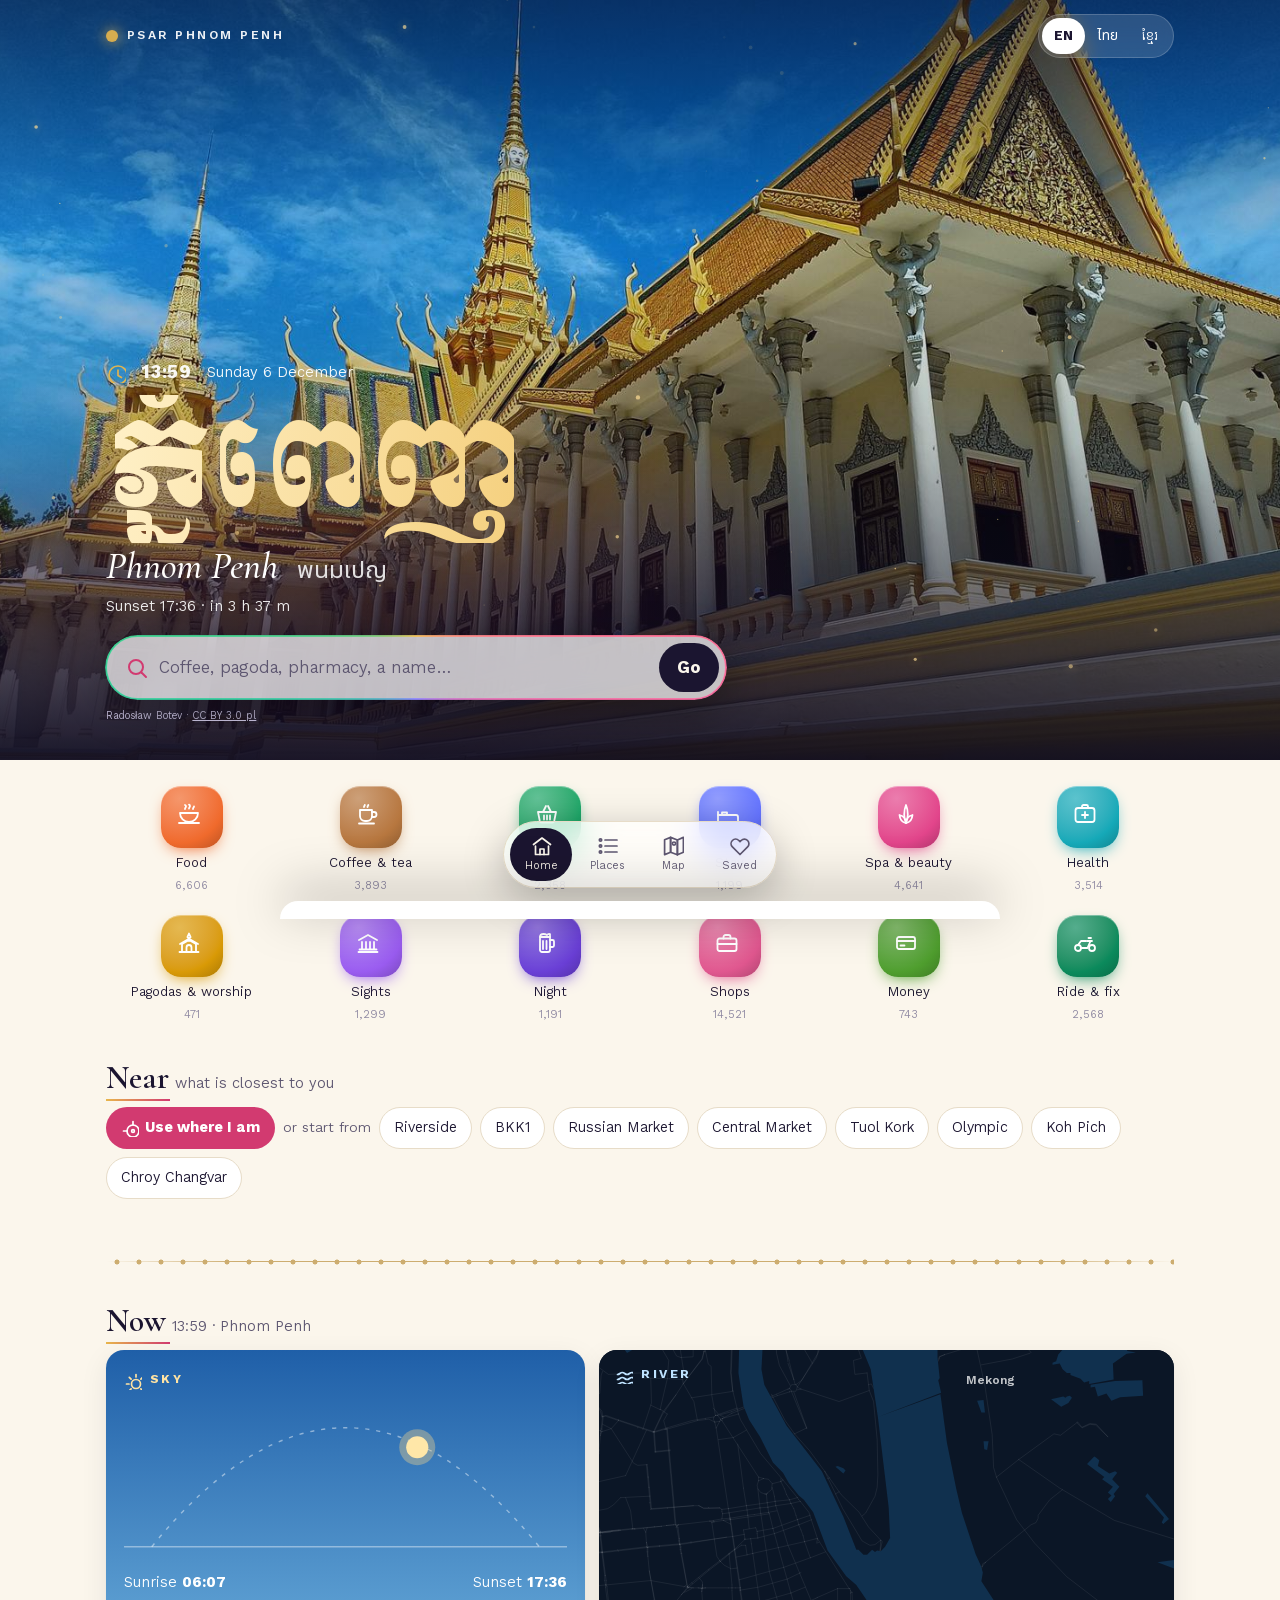
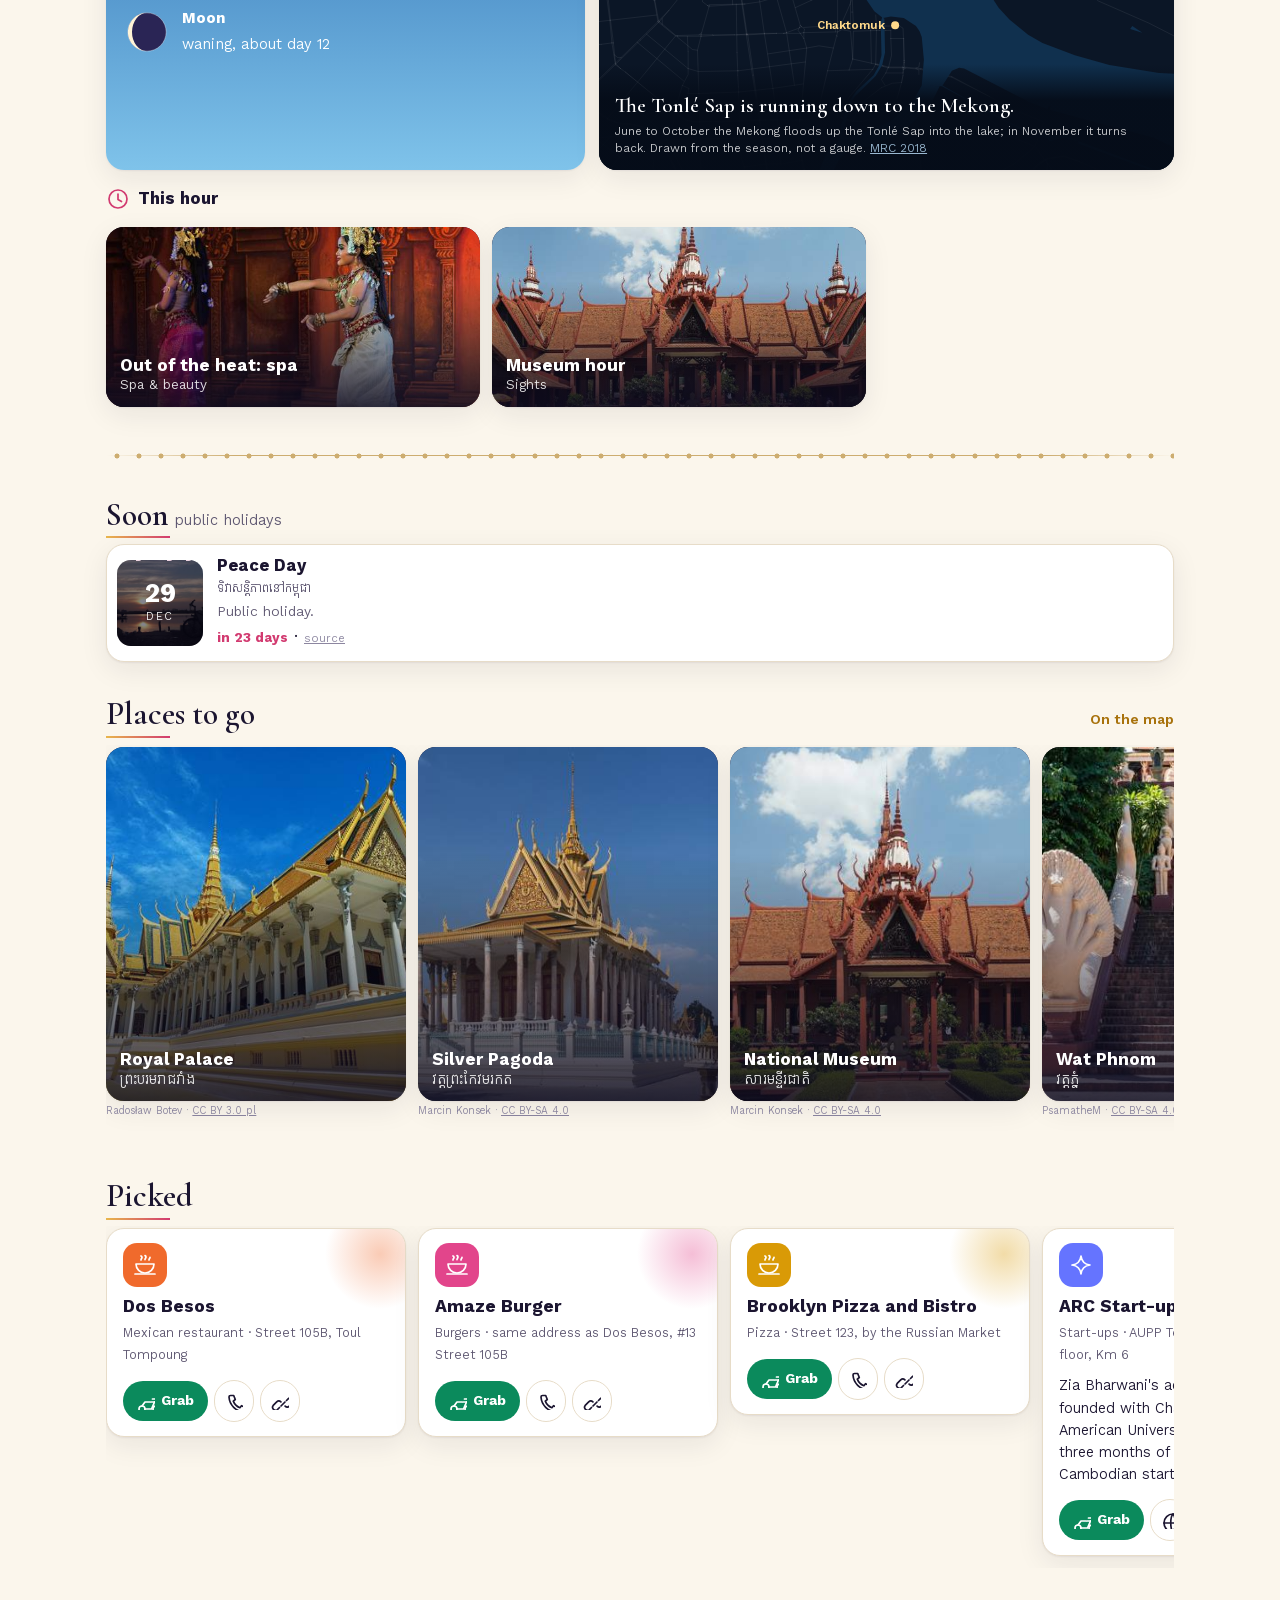
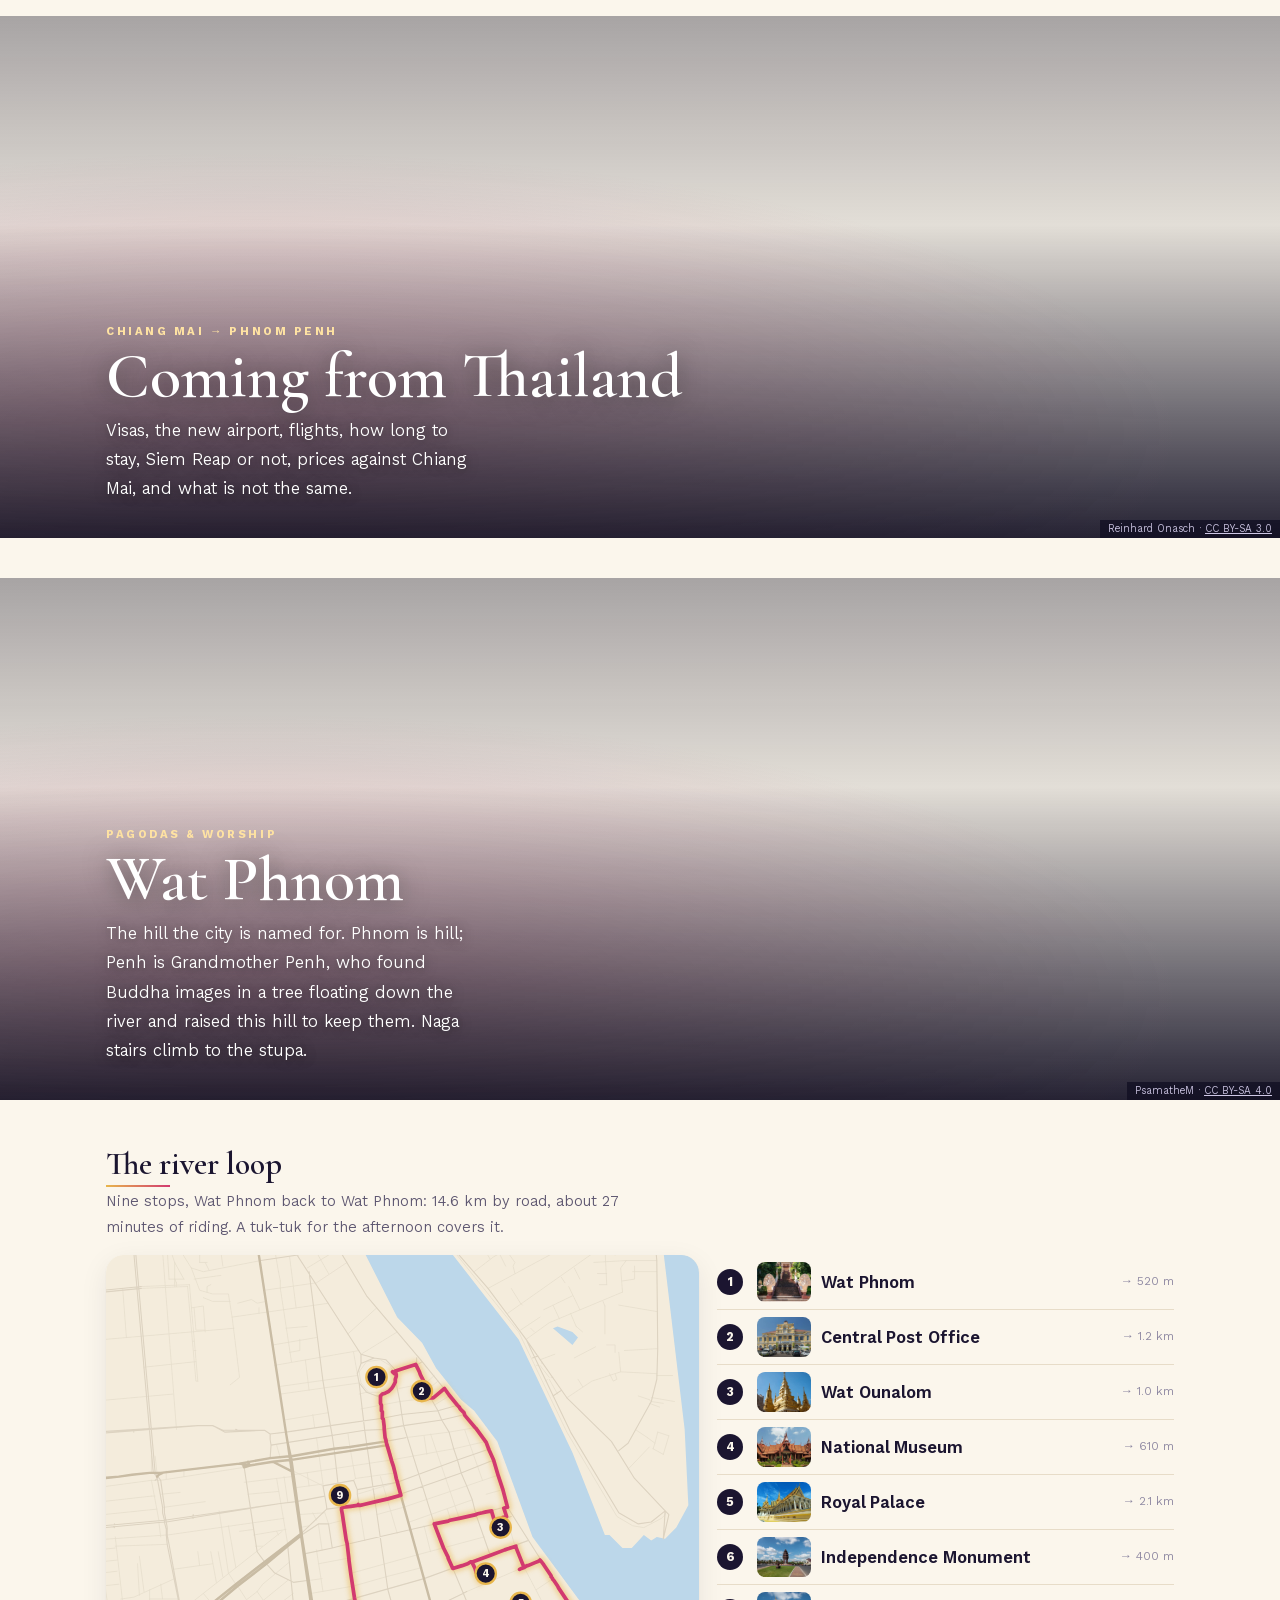
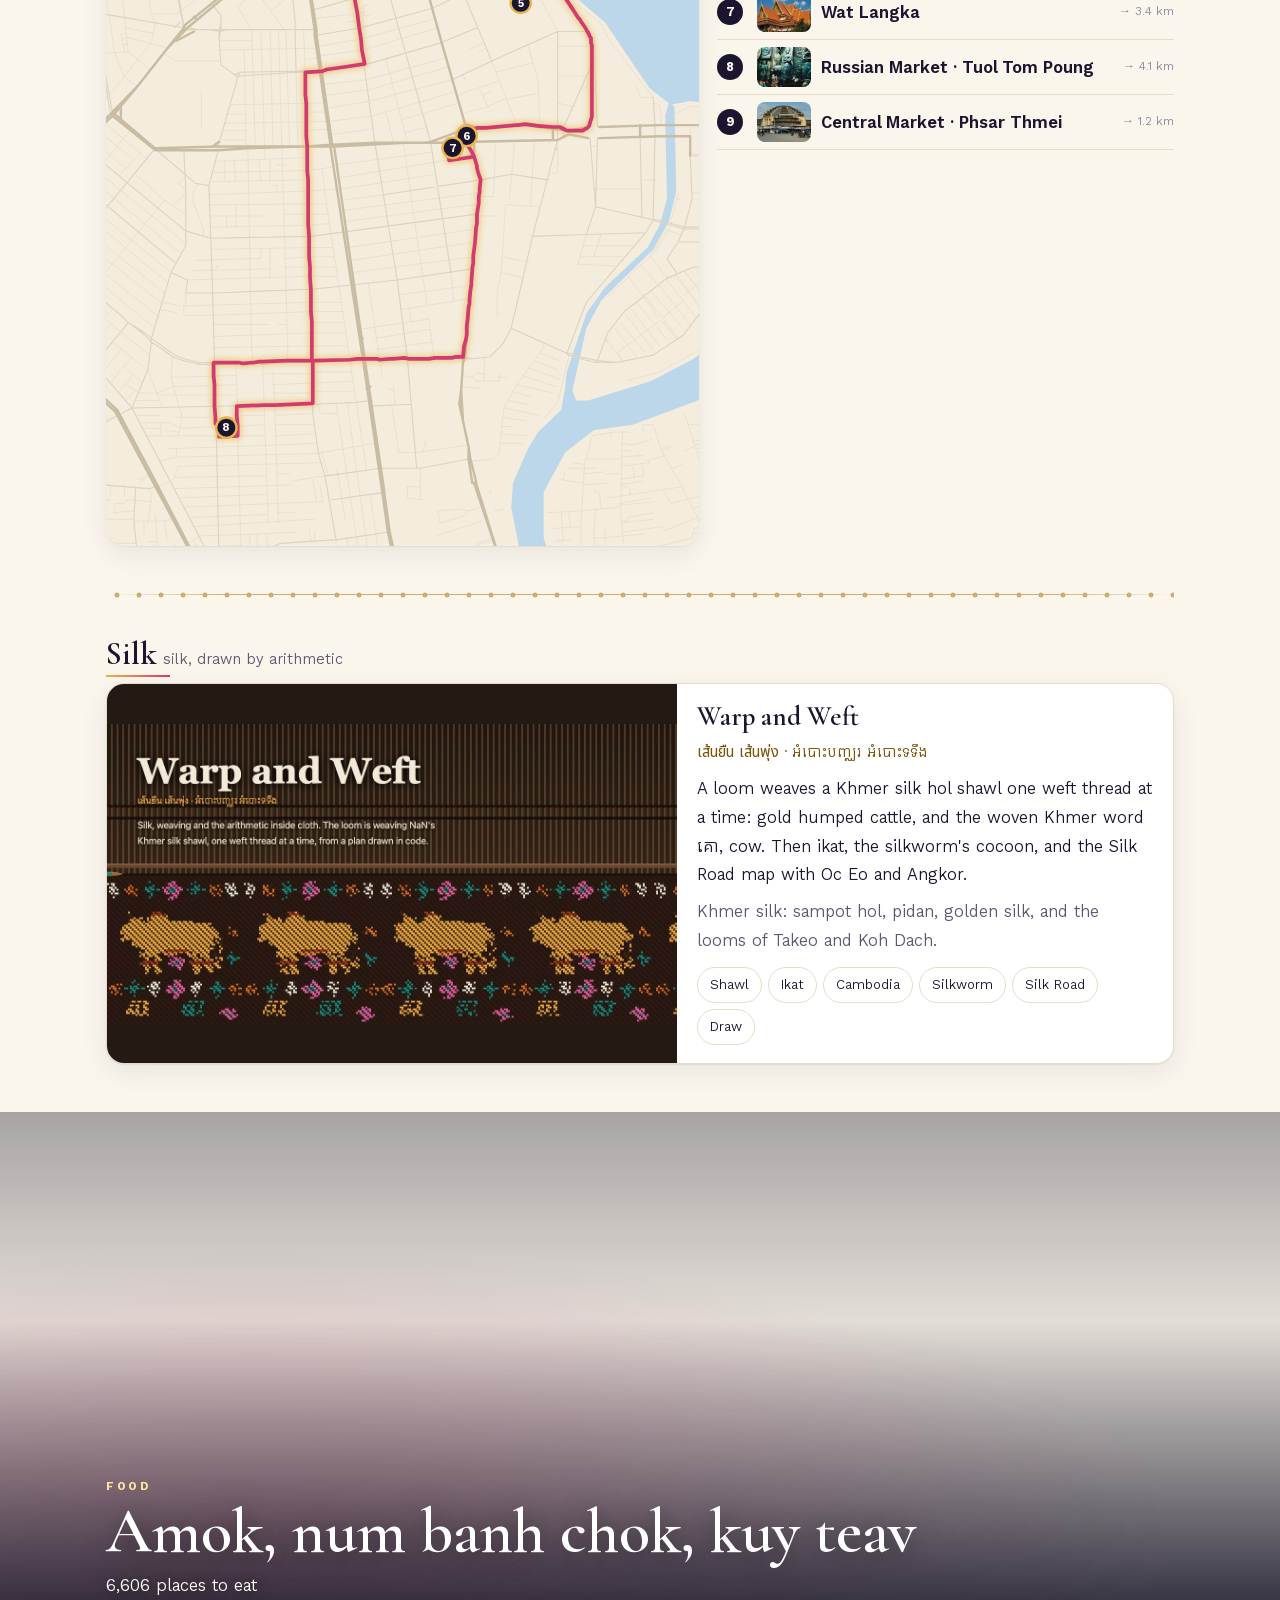
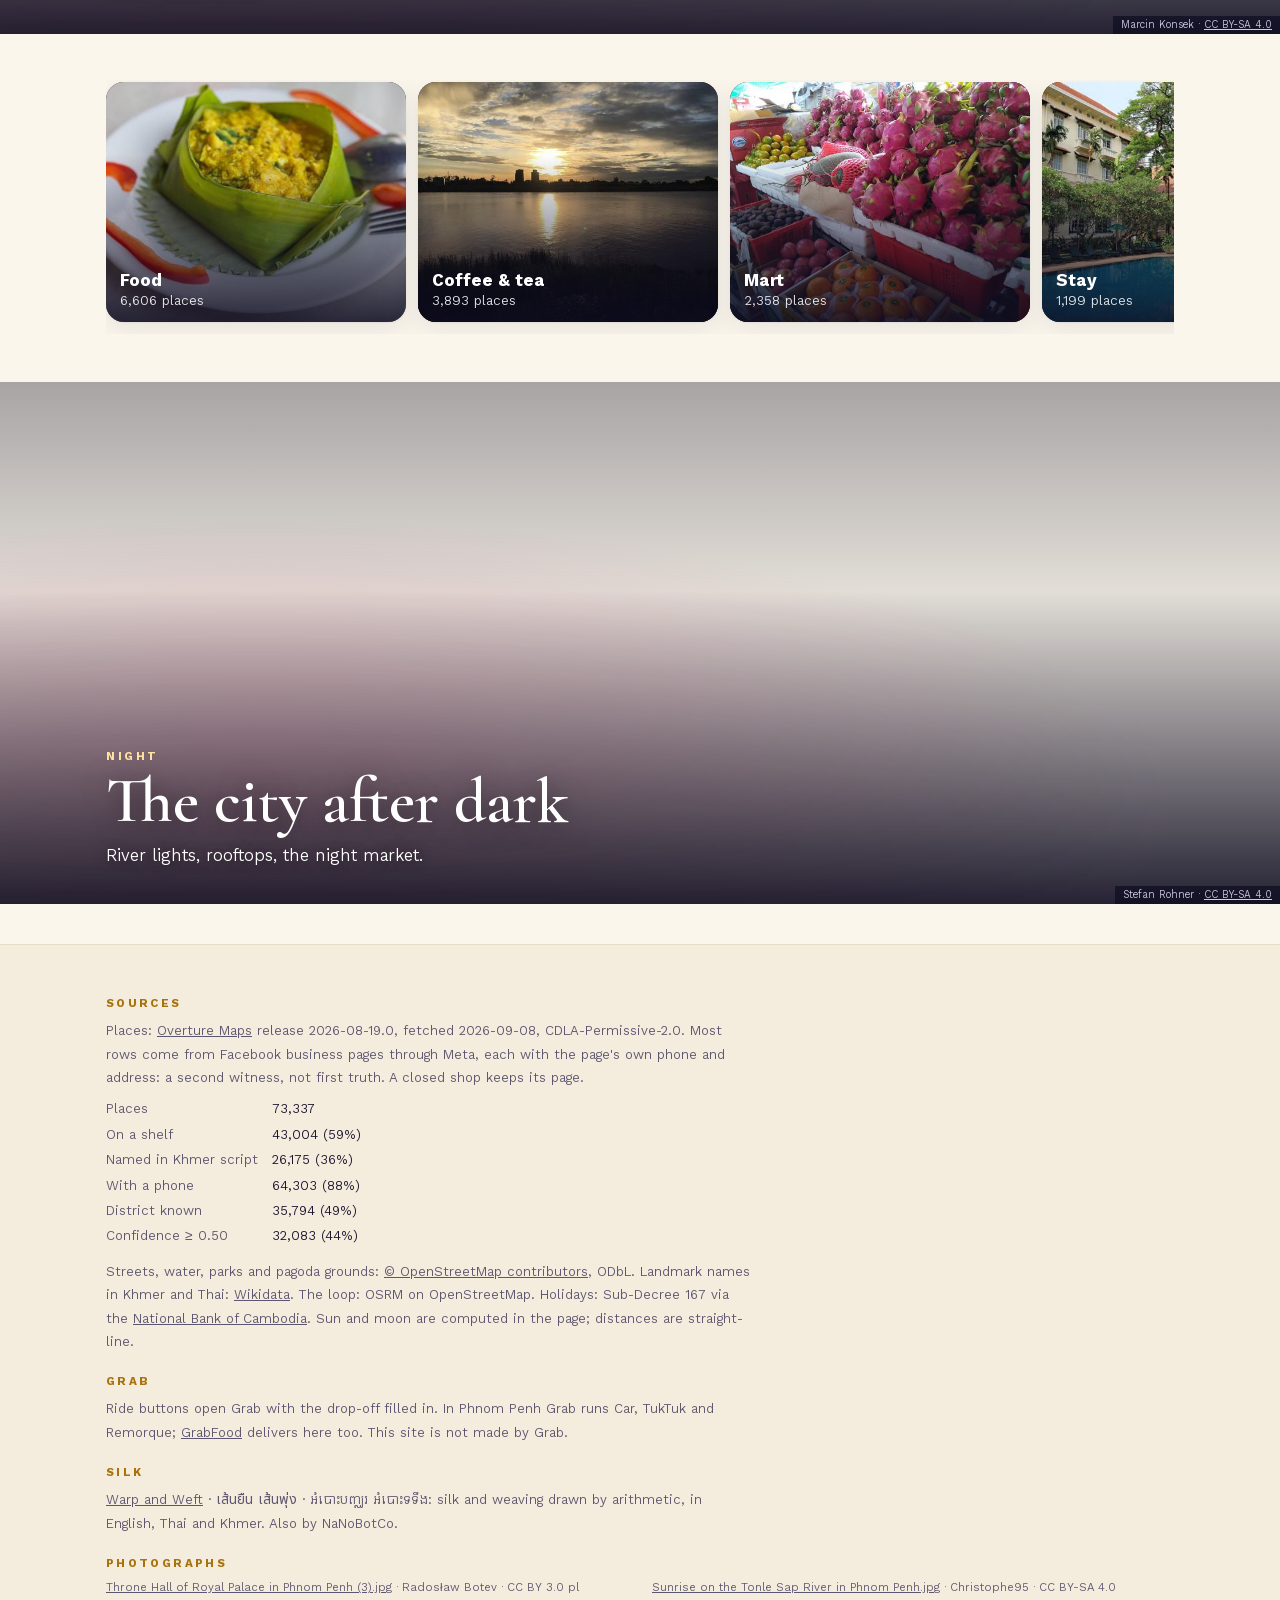
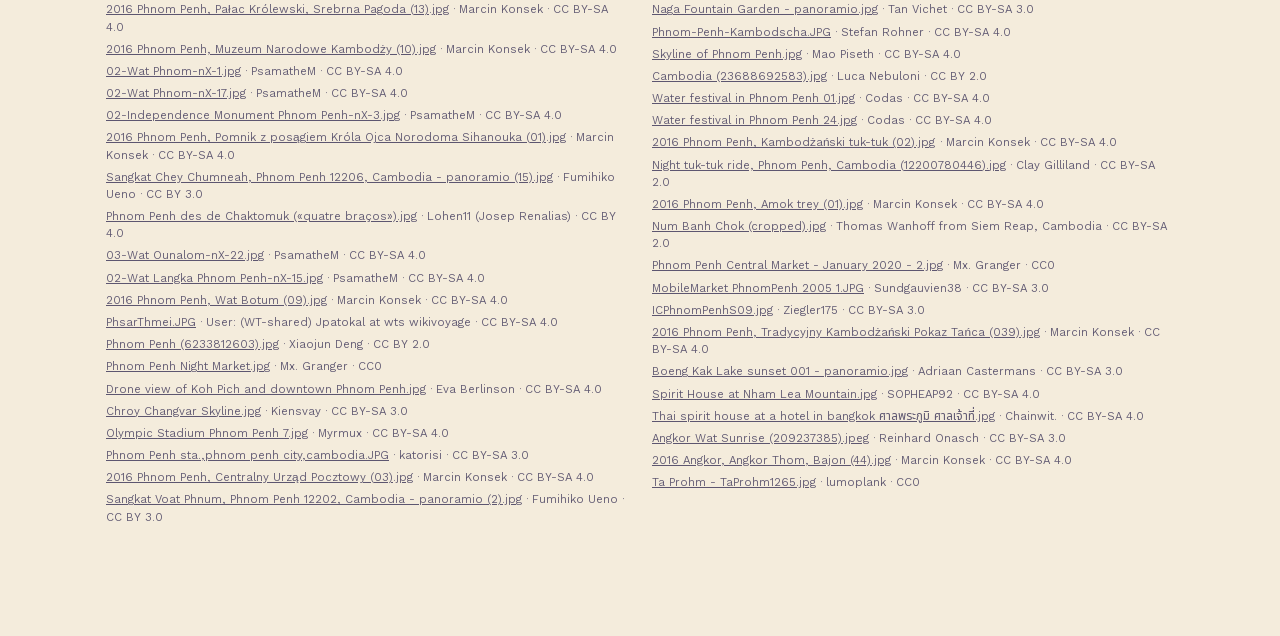
==== commit cd133680: "Share cards: own card, size and alt text on each page Co-Authored-By: Claude Sonnet 5.5 <noreply@ant" ====
--- a/docs/index.html
+++ b/docs/index.html
@@ -16,6 +16,7 @@
 <meta property="og:image" content="https://nanobotco.github.io/phnom-penh/card.jpg">
 <meta property="og:image:width" content="1200">
 <meta property="og:image:height" content="630">
+<meta property="og:image:alt" content="Card: Psar Phnom Penh, Phnom Penh near and now, a park and a naga monument in evening light, 73,337 places">
 <meta name="twitter:card" content="summary_large_image">
 <meta name="twitter:image" content="https://nanobotco.github.io/phnom-penh/card.jpg">
 <link rel="alternate" type="text/plain" title="For AI assistants" href="llms.txt">
